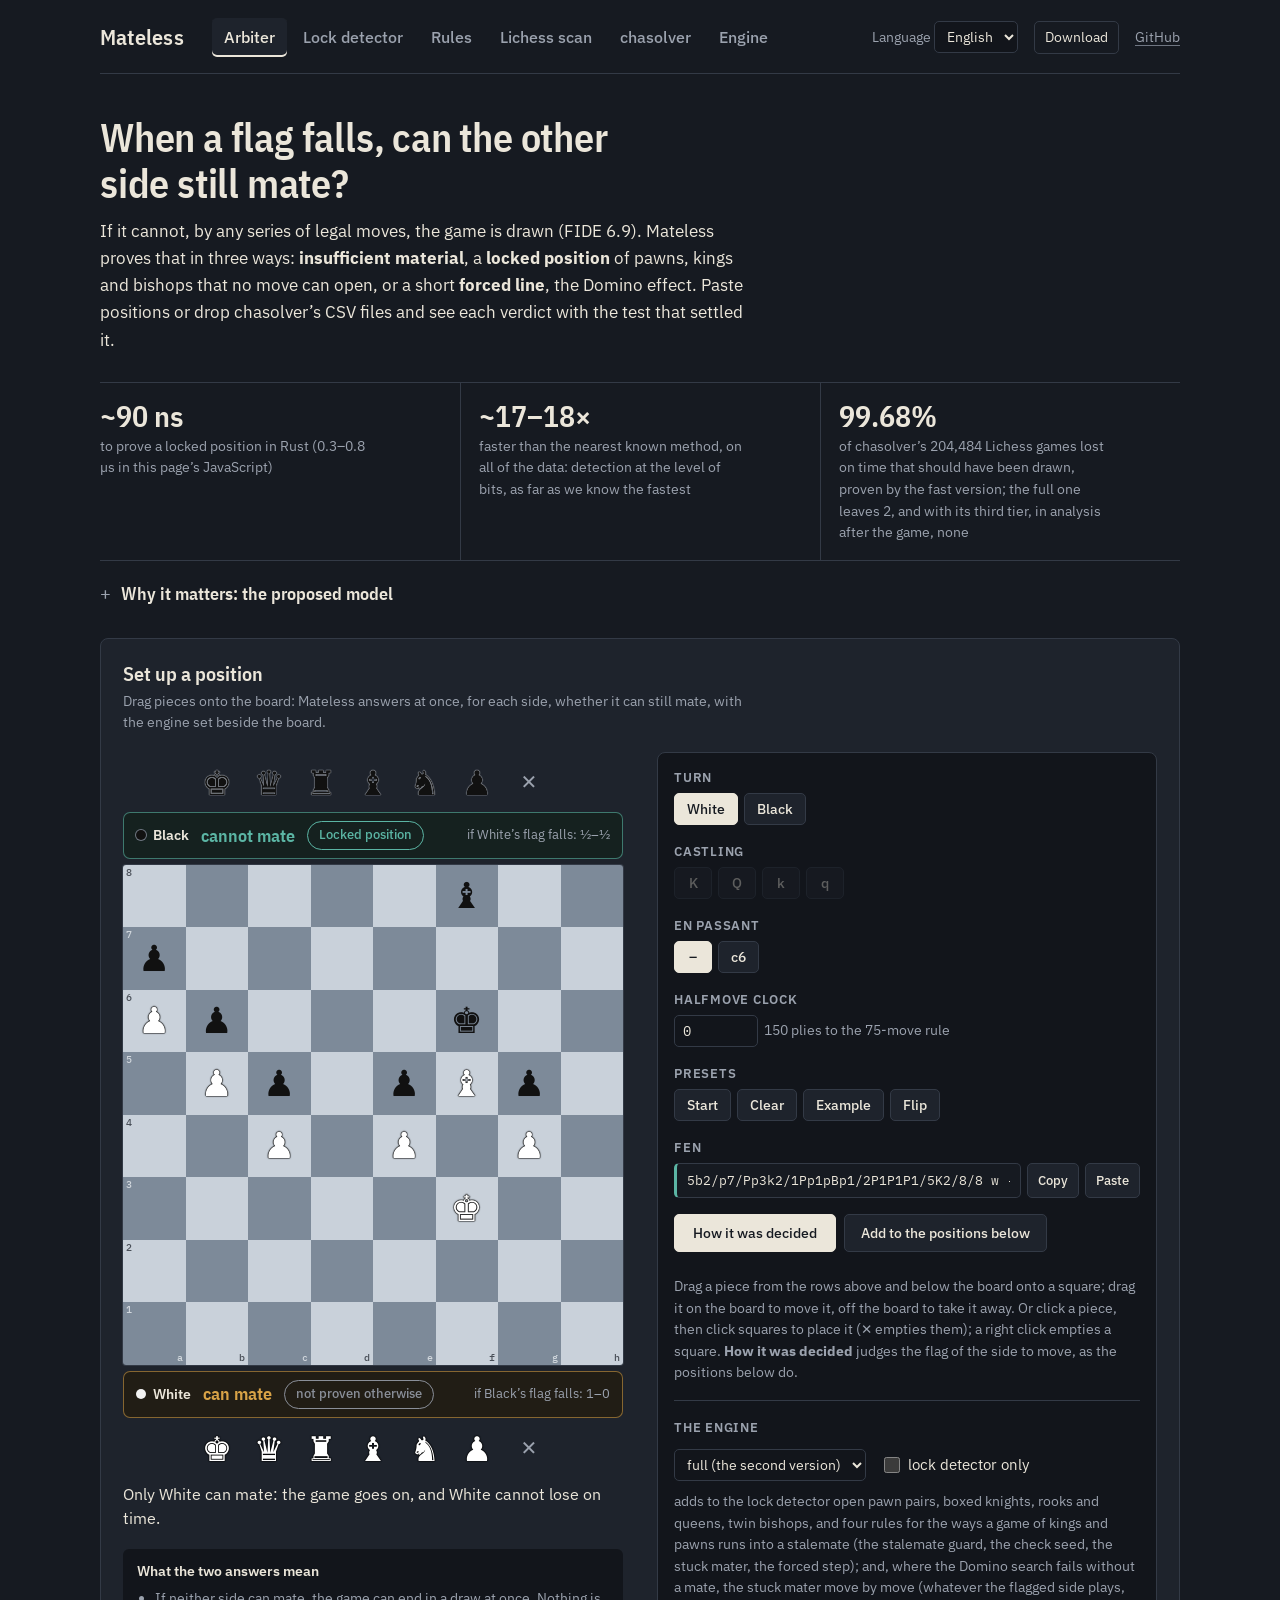
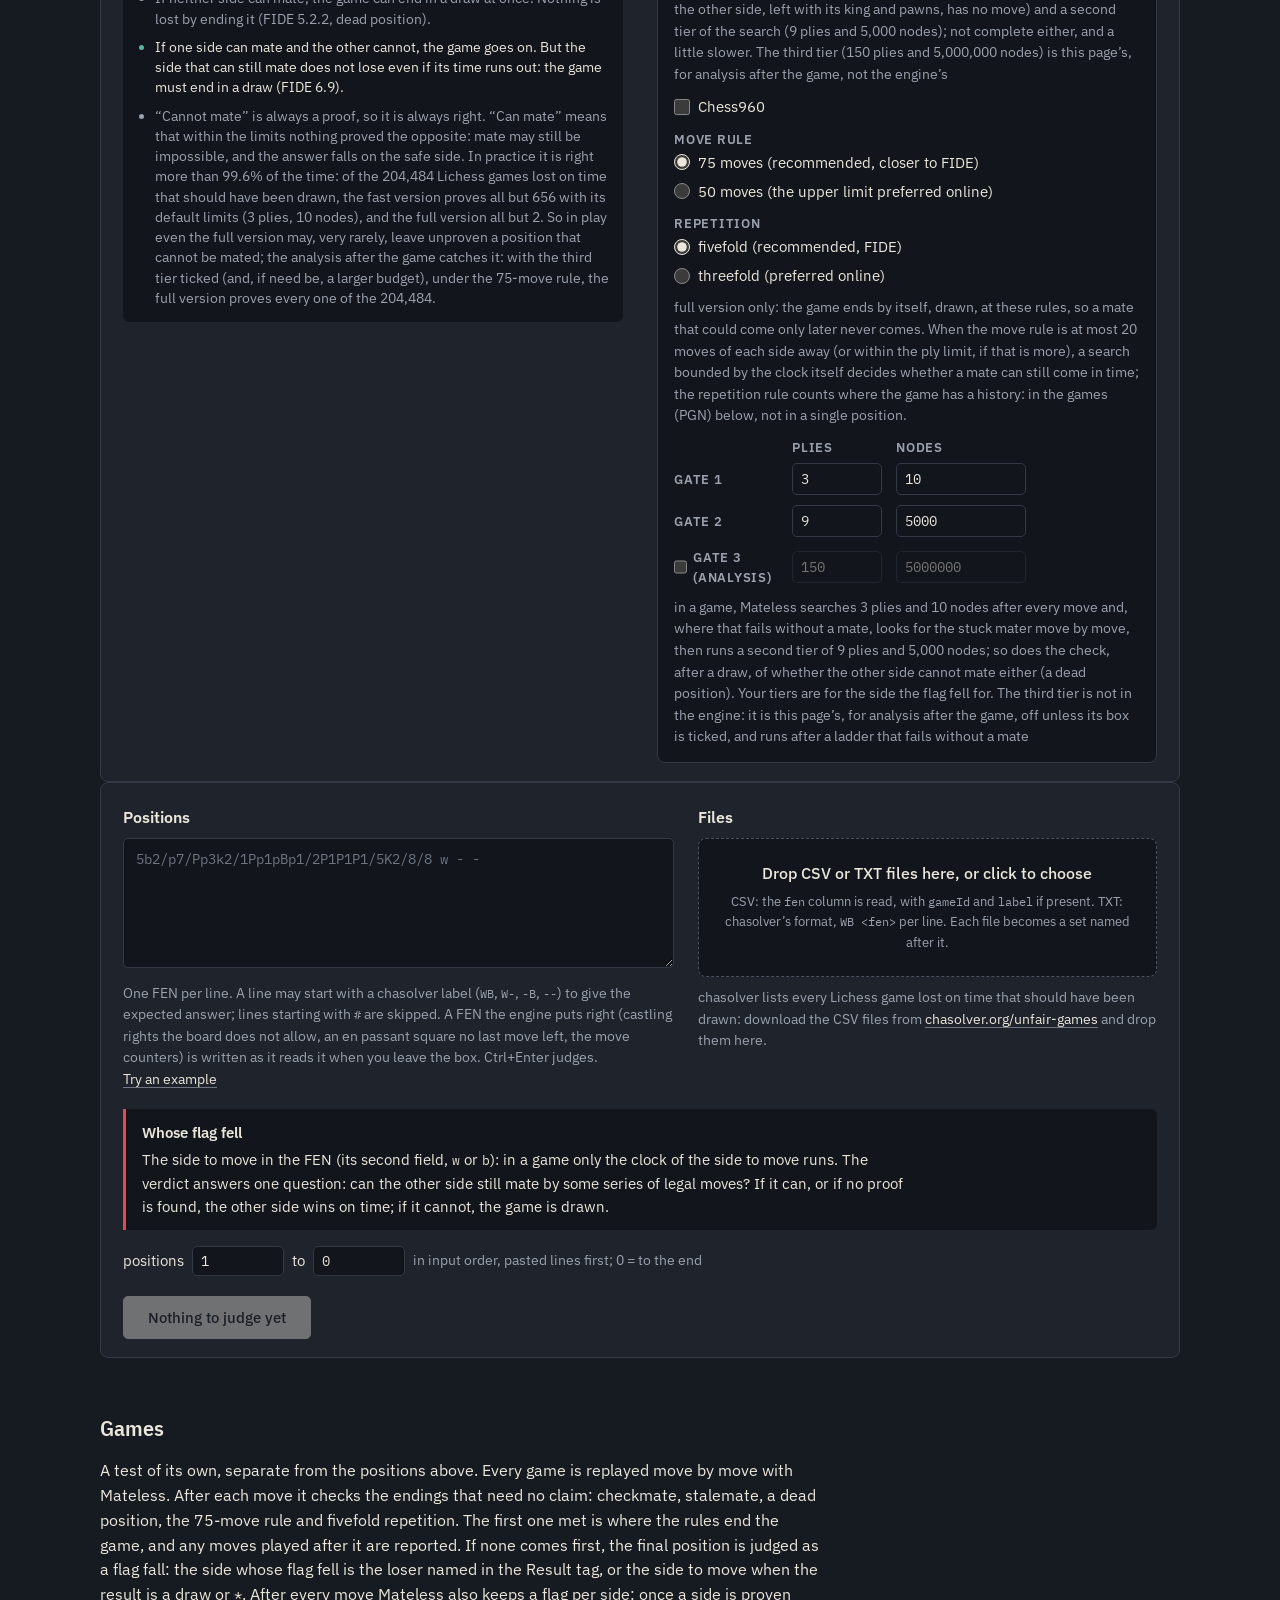
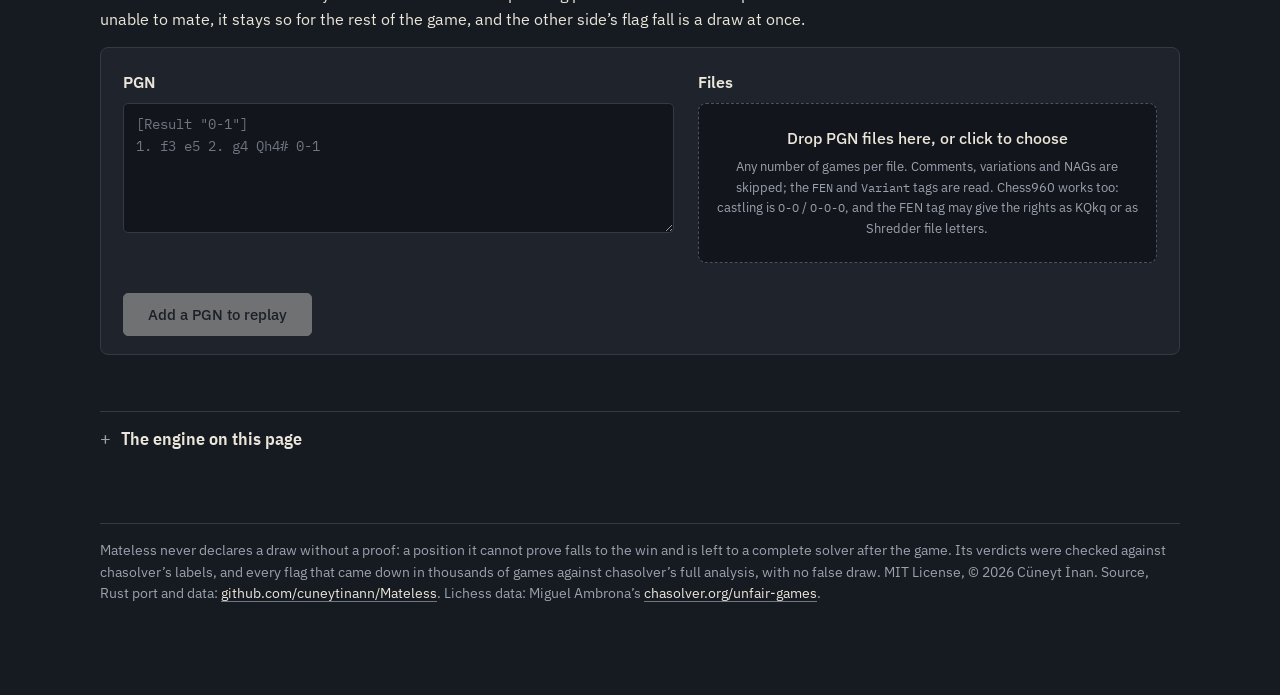
==== index.html @ 073ea6d6 "The full version's boxed pieces: a still bishop and a frozen king among the walls site/second/ is th" ====
<!DOCTYPE html>
<html lang="en">
<!--
Mateless, the whole site in one file: the arbiter, the lock detector, the rules, the Lichess scan
and chasolver. It runs offline; only the fonts come from the internet.
Built from site/ by tools/build-site.js: edit the sources there, not this file.
Mateless: MIT License, Copyright (c) 2026 Cüneyt İnan (LICENSE in the repository).

—————————————————————————————————————————————————————————————————————————————————————

CHA-Solver in the browser. Engine: chasolver-js, a JavaScript port of chasolver 3.0.0.

MIT License

Copyright (c) 2021-2026 Miguel Ambrona

Permission is hereby granted, free of charge, to any person obtaining a copy
of this software and associated documentation files (the "Software"), to deal
in the Software without restriction, including without limitation the rights
to use, copy, modify, merge, publish, distribute, sublicense, and/or sell
copies of the Software, and to permit persons to whom the Software is
furnished to do so, subject to the following conditions:

The above copyright notice and this permission notice shall be included in all
copies or substantial portions of the Software.

THE SOFTWARE IS PROVIDED "AS IS", WITHOUT WARRANTY OF ANY KIND, EXPRESS OR
IMPLIED, INCLUDING BUT NOT LIMITED TO THE WARRANTIES OF MERCHANTABILITY,
FITNESS FOR A PARTICULAR PURPOSE AND NONINFRINGEMENT. IN NO EVENT SHALL THE
AUTHORS OR COPYRIGHT HOLDERS BE LIABLE FOR ANY CLAIM, DAMAGES OR OTHER
LIABILITY, WHETHER IN AN ACTION OF CONTRACT, TORT OR OTHERWISE, ARISING FROM,
OUT OF OR IN CONNECTION WITH THE SOFTWARE OR THE USE OR OTHER DEALINGS IN THE
SOFTWARE.

——————————————————————————————————————————————————————————————————————————-

Portions derived from the `chess` crate (https://github.com/jordanbray/chess):

The MIT License

Copyright (c) 2010-2016 Jordan Bray

Permission is hereby granted, free of charge, to any person obtaining a copy
of this software and associated documentation files (the "Software"), to deal
in the Software without restriction, including without limitation the rights
to use, copy, modify, merge, publish, distribute, sublicense, and/or sell
copies of the Software, and to permit persons to whom the Software is
furnished to do so, subject to the following conditions:

The above copyright notice and this permission notice shall be included in
all copies or substantial portions of the Software.

THE SOFTWARE IS PROVIDED "AS IS", WITHOUT WARRANTY OF ANY KIND, EXPRESS OR
IMPLIED, INCLUDING BUT NOT LIMITED TO THE WARRANTIES OF MERCHANTABILITY,
FITNESS FOR A PARTICULAR PURPOSE AND NONINFRINGEMENT. IN NO EVENT SHALL THE
AUTHORS OR COPYRIGHT HOLDERS BE LIABLE FOR ANY CLAIM, DAMAGES OR OTHER
LIABILITY, WHETHER IN AN ACTION OF CONTRACT, TORT OR OTHERWISE, ARISING FROM,
OUT OF OR IN CONNECTION WITH THE SOFTWARE OR THE USE OR OTHER DEALINGS IN
THE SOFTWARE.

—————————————————————————————————————————————————————————————————————————————————————

The Lichess scan's decompressor: fzstd 0.1.1 (https://github.com/101arrowz/fzstd).

MIT License

Copyright (c) 2020 Arjun Barrett

Permission is hereby granted, free of charge, to any person obtaining a copy
of this software and associated documentation files (the "Software"), to deal
in the Software without restriction, including without limitation the rights
to use, copy, modify, merge, publish, distribute, sublicense, and/or sell
copies of the Software, and to permit persons to whom the Software is
furnished to do so, subject to the following conditions:

The above copyright notice and this permission notice shall be included in all
copies or substantial portions of the Software.

THE SOFTWARE IS PROVIDED "AS IS", WITHOUT WARRANTY OF ANY KIND, EXPRESS OR
IMPLIED, INCLUDING BUT NOT LIMITED TO THE WARRANTIES OF MERCHANTABILITY,
FITNESS FOR A PARTICULAR PURPOSE AND NONINFRINGEMENT. IN NO EVENT SHALL THE
AUTHORS OR COPYRIGHT HOLDERS BE LIABLE FOR ANY CLAIM, DAMAGES OR OTHER
LIABILITY, WHETHER IN AN ACTION OF CONTRACT, TORT OR OTHERWISE, ARISING FROM,
OUT OF OR IN CONNECTION WITH THE SOFTWARE OR THE USE OR OTHER DEALINGS IN THE
SOFTWARE.
-->
<meta charset="utf-8">
<title>Mateless arbiter</title>
<meta name="viewport" content="width=device-width,initial-scale=1,viewport-fit=cover">
<meta name="description" content="When a flag falls, can the other side still mate? Mateless proves draws by insufficient material, locked positions and short forced lines: the arbiter, the lock detector explained, the rules, a Lichess scan and chasolver, in one page.">
<link rel="preconnect" href="https://fonts.googleapis.com">
<link rel="preconnect" href="https://fonts.gstatic.com" crossorigin>
<link rel="stylesheet" href="https://fonts.googleapis.com/css2?family=IBM+Plex+Mono:wght@400;500&family=IBM+Plex+Sans+Condensed:wght@500;600&family=IBM+Plex+Sans:wght@400;500;600&display=swap">
<style id="site">
/* The look every tab of the page shares: colours, type, forms, boards, tables. */
:root{--ground:#161a21;--raised:#1e232c;--sunk:#12151b;--line:#333a46;--ink:#ebe6da;--dim:#9ba2ae;--faint:#6f7682;
  --draw:#5bb5a4;--win:#d9a347;--flag:#e5484d;--open:#8a8f99;--focus:#8ab4f8;--sq-d:#7d8a99;--sq-l:#c9d1da;
  --sans:"IBM Plex Sans",system-ui,-apple-system,"Segoe UI",Roboto,sans-serif;
  --cond:"IBM Plex Sans Condensed","IBM Plex Sans",system-ui,sans-serif;
  --mono:"IBM Plex Mono",ui-monospace,"SF Mono",Menlo,Consolas,monospace;color-scheme:dark}
*{box-sizing:border-box}
html{background:var(--ground)}
body{margin:0;background:var(--ground);color:var(--ink);font:15.5px/1.6 var(--sans);-webkit-font-smoothing:antialiased}
.wrap{max-width:1120px;margin:0 auto;padding:0 20px 90px}
a{color:var(--ink);text-decoration-color:var(--faint);text-underline-offset:3px}
a:hover{text-decoration-color:var(--ink)}
:focus-visible{outline:2px solid var(--focus);outline-offset:2px}
.hide{display:none!important}
code,.mono{font-family:var(--mono);font-size:.9em}
p{max-width:72ch}
h1{font:600 clamp(28px,4vw,40px)/1.15 var(--cond);letter-spacing:-.005em;margin:0 0 12px;max-width:24ch}
h2{font:600 22px/1.3 var(--cond);margin:56px 0 14px}
h3{font:600 16px/1.4 var(--sans);margin:26px 0 8px}
.lede{font-size:17px;color:var(--ink);margin:0 0 10px;max-width:66ch}
.dim{color:var(--dim)}
.small{font-size:13.5px}

/* the bar at the top */
.bar-top{display:flex;flex-wrap:wrap;align-items:center;gap:10px 28px;padding:18px 0 16px;margin-bottom:40px;border-bottom:1px solid var(--line)}
.brand{font:600 22px/1 var(--cond);letter-spacing:.01em;text-decoration:none;color:var(--ink)}
.brand i{font-style:normal;color:var(--flag)}
.tabs{display:flex;gap:4px;flex:1}
.tabs a{padding:7px 12px;border-radius:5px;text-decoration:none;color:var(--dim);font-weight:500}
.tabs a:hover{color:var(--ink);background:var(--raised)}
.tabs a[aria-current=page]{color:var(--ink);background:var(--raised);box-shadow:inset 0 -2px 0 var(--ink)}
.bar-top .end{display:flex;gap:16px;align-items:center;font-size:14px}
.bar-top .end a{color:var(--dim)}

/* forms */
select,input[type=number],textarea{background:var(--sunk);color:var(--ink);border:1px solid var(--line);border-radius:5px;font:13.5px var(--mono)}
select{padding:5px 8px;font-family:var(--sans);font-size:14px}
input[type=number]{width:92px;padding:5px 8px}
textarea{width:100%;min-height:128px;padding:10px 12px;line-height:1.6;resize:vertical}
textarea::placeholder{color:var(--faint)}
select:hover,input[type=number]:hover,textarea:hover{border-color:#4a5262}
input[type=checkbox],input[type=radio]{width:16px;height:16px;margin:0;accent-color:var(--ink)}
select[disabled],input[disabled],textarea[disabled]{opacity:.5}
button{font:500 14px var(--sans);padding:8px 16px;border-radius:5px;border:1px solid var(--line);background:var(--raised);color:var(--ink);cursor:pointer}
button:hover{border-color:var(--dim)}
button[disabled]{opacity:.4;cursor:default}
button.primary{background:var(--ink);color:var(--ground);border-color:var(--ink);font-size:15px;padding:11px 24px}
button.primary:hover{background:#fff}
button.primary.stop{background:var(--flag);border-color:var(--flag);color:#fff}
button.link{border:0;background:none;padding:0;color:var(--ink);text-decoration:underline;text-decoration-color:var(--faint);text-underline-offset:3px;font-size:inherit;font-weight:400}
a.btn{display:inline-block;padding:7px 14px;border:1px solid var(--line);border-radius:5px;text-decoration:none;font-size:14px;font-weight:500}
a.btn:hover{border-color:var(--dim)}

/* input panel */
.panel{background:var(--raised);border:1px solid var(--line);border-radius:8px;padding:22px 22px 18px}
.two{display:grid;grid-template-columns:1.2fr 1fr;gap:24px;align-items:start}
@media(max-width:780px){.two{grid-template-columns:1fr}}
.lab{display:block;font-weight:600;margin:0 0 8px}
.hint{font-size:13.5px;color:var(--dim);margin:8px 0 0}
.drop{border:1.5px dashed #4a5262;border-radius:8px;background:var(--sunk);padding:22px 18px;text-align:center;cursor:pointer}
.drop:hover,.drop.over{border-color:var(--draw)}
.drop.off{opacity:.5;cursor:default}
.drop strong{display:block;font-weight:500;margin-bottom:6px}
.drop small{display:block;font-size:13px;color:var(--dim)}
.flist{list-style:none;margin:10px 0 0;padding:0;font-size:13.5px}
.flist li{display:flex;flex-wrap:wrap;gap:4px 12px;align-items:center;padding:7px 0;border-bottom:1px solid var(--line)}
.flist .fname{font-family:var(--mono);font-size:13px;word-break:break-all}
.flist .fmeta{color:var(--dim)}
.flist .fref{margin-left:auto;color:var(--dim)}
.flist .fref label{display:flex;gap:6px;align-items:center}
.flist .clr{border:0;justify-content:flex-end}
.flist .x{border:0;background:transparent;font-size:18px;line-height:1;padding:2px 6px}
.flist .x:hover{color:var(--flag)}
.opts{display:flex;flex-wrap:wrap;gap:12px 26px;align-items:center;margin:16px 0 0;font-size:14.5px}
.opts label,.opts .rng{display:flex;gap:8px;align-items:center;flex-wrap:wrap}
.gorow{display:flex;flex-wrap:wrap;gap:10px 18px;align-items:center;margin-top:20px}
.stat{font-size:14px;max-width:80ch}
.prog{height:3px;background:var(--sunk);margin:14px 0 0;border-radius:2px;overflow:hidden}
.prog i{display:block;height:100%;width:0;background:var(--ink);transition:width .2s}

/* boards */
.bd{display:grid;grid-template-columns:repeat(8,1fr);grid-template-rows:repeat(8,1fr);width:100%;aspect-ratio:1;border-radius:3px;overflow:hidden}
.bd i{position:relative;min-width:0;min-height:0;display:flex;align-items:center;justify-content:center;font-style:normal;line-height:1;
  font-size:15px;font-family:"Segoe UI Symbol","Apple Symbols","DejaVu Sans",serif;font-variant-emoji:text}
.bd i.d{background:var(--sq-d)} .bd i.l{background:var(--sq-l)}
.bd i.w{color:#fff;text-shadow:0 0 1px #000,0 0 1px #000,0 0 1px #000,0 0 2px #000}
.bd i.b{color:#111}
.bd.big i{font-size:clamp(24px,7.4vw,38px)}
@media(min-width:861px){.bd.big i{font-size:36px}}
.bd s{position:absolute;text-decoration:none;font:500 10px/1 var(--mono);color:#1e232c;opacity:.75;text-shadow:none}
.bd i.d s{color:#eef1f4}
.bd s.rk{top:3px;left:3px} .bd s.fl{bottom:2px;right:3px}

/* tables */
.scroll{overflow-x:auto}
table{border-collapse:collapse;width:100%;font-size:14px;margin-top:6px;font-variant-numeric:tabular-nums}
th,td{text-align:right;padding:7px 12px;border-bottom:1px solid var(--line)}
th{color:var(--dim);font-weight:500;font-size:13px}
th:first-child,td:first-child,.lf{text-align:left}
tr.tot td{border-top:1px solid var(--dim);font-weight:600}
dl.kv{display:grid;grid-template-columns:minmax(150px,max-content) 1fr;gap:4px 18px;margin:0;font-size:14.5px}
dl.kv dt{color:var(--dim)} dl.kv dd{margin:0}
.fenbox{font:12.5px/1.5 var(--mono);background:var(--sunk);border:1px solid var(--line);border-radius:5px;padding:9px 11px;word-break:break-all;margin:12px 0 10px}
.acts{display:flex;flex-wrap:wrap;gap:8px}
.pg{display:flex;gap:12px;justify-content:center;align-items:center;margin-top:18px;font-size:13.5px;flex-wrap:wrap}

/* the verdict as a chess score */
.score{font:600 56px/1 var(--cond);letter-spacing:.01em;font-variant-numeric:tabular-nums}
.chip{display:inline-block;padding:3px 11px;border-radius:999px;border:1px solid currentColor;font-size:13px;font-weight:500;white-space:nowrap}
.k-draw{color:var(--draw)} .k-win{color:var(--win)} .k-open{color:var(--open)} .k-bad{color:var(--faint)} .k-flag{color:var(--flag)}

footer{margin-top:72px;padding-top:16px;border-top:1px solid var(--line);font-size:13.5px;color:var(--dim)}
footer p{max-width:100ch}
@media (prefers-reduced-motion:reduce){*{transition:none!important}}
</style>
<style id="shell">
/* the one page: tabs in the bar, one shown at a time; bilingual text shows in the chosen language */
.tab[hidden]{display:none!important}
html[lang="en"] .tab [lang="tr"],html[lang="tr"] .tab [lang="en"]{display:none!important}
.tabs{flex-wrap:wrap}
.bar-top .end{flex-wrap:wrap}
#dl{color:var(--ink);border:1px solid var(--line);border-radius:5px;padding:4px 10px;text-decoration:none}
#dl:hover{border-color:var(--dim)}
.wrap{padding-left:max(20px,env(safe-area-inset-left,0px));padding-right:max(20px,env(safe-area-inset-right,0px))}
@media(max-width:640px){.bar-top{gap:10px 16px}.bar-top .end{margin-left:auto}.tabs{order:3;flex-basis:100%;gap:2px}.tabs a{padding:6px 9px}}
.anchor{display:block;position:relative;top:-12px;height:0}
</style>
<style id="tabs">
/* arbiter */
#tab-arbiter .speed{display:grid;grid-template-columns:repeat(3,minmax(0,1fr));gap:0;margin:28px 0 36px;border-top:1px solid var(--line);border-bottom:1px solid var(--line)}
#tab-arbiter .speed div{padding:16px 18px 16px 0}
#tab-arbiter .speed div+div{padding-left:18px;border-left:1px solid var(--line)}
#tab-arbiter .speed b{display:block;font:600 30px/1.1 var(--cond);font-variant-numeric:tabular-nums}
#tab-arbiter .speed span{display:block;font-size:13.5px;color:var(--dim);margin-top:4px;max-width:34ch}
@media(max-width:780px){
#tab-arbiter .speed{grid-template-columns:1fr}
#tab-arbiter .speed div+div{padding-left:0;border-left:0;border-top:1px solid var(--line)}
}
#tab-arbiter .flagnote{margin:18px 0 0;padding:12px 16px;border-left:3px solid var(--flag);background:var(--sunk);border-radius:0 6px 6px 0;font-size:14.5px}
#tab-arbiter .flagnote b{font-weight:600}
#tab-arbiter .flagnote p{margin:4px 0 0;max-width:86ch}
#tab-arbiter .obar{display:flex;height:12px;margin:10px 0 18px;border-radius:3px;overflow:hidden;background:var(--sunk)}
#tab-arbiter .obar span{display:block;min-width:3px}
#tab-arbiter .r-material{background:#3f8f82}
#tab-arbiter .r-lock{background:var(--draw)}
#tab-arbiter .r-domino{background:#9bd8cb}
#tab-arbiter .r-stalemate{background:#2c645b}
#tab-arbiter .r-mate{background:var(--win)}
#tab-arbiter .r-open{background:repeating-linear-gradient(135deg,#6f7682 0 4px,#4a505b 4px 7px)}
#tab-arbiter .r-bad{background:#3a404b}
#tab-arbiter .okey{display:grid;grid-template-columns:repeat(auto-fill,minmax(230px,1fr));gap:18px 26px;margin:0}
#tab-arbiter .ok1{display:grid;grid-template-columns:12px 1fr;gap:4px 10px;align-items:baseline}
#tab-arbiter .ok1 .sw{width:12px;height:12px;border-radius:2px;align-self:center}
#tab-arbiter .ok1 b{font:600 24px/1.1 var(--cond);font-variant-numeric:tabular-nums}
#tab-arbiter .ok1 .ol{grid-column:2;font-size:14.5px}
#tab-arbiter .ok1 p{grid-column:2;margin:0;font-size:13px;color:var(--dim)}
#tab-arbiter .group{font-size:13.5px;color:var(--dim);margin:22px 0 10px}
#tab-arbiter .note{border-left:3px solid var(--line);padding:4px 0 4px 14px;margin:14px 0;font-size:14.5px;max-width:86ch}
#tab-arbiter .note.good{border-color:var(--draw)}
#tab-arbiter .note.bad{border-color:var(--flag)}
#tab-arbiter .note.warn{border-color:var(--win)}
#tab-arbiter .mx{table-layout:fixed;min-width:600px}
#tab-arbiter .mx th{vertical-align:bottom;text-align:center}
#tab-arbiter .mx th small{display:block;font-size:12.5px;color:var(--faint);font-weight:400}
#tab-arbiter .mx th.lf{text-align:left;vertical-align:middle;color:var(--ink);font-size:14px}
#tab-arbiter .mx td{text-align:center;padding:14px 8px;border:3px solid var(--ground);border-radius:6px}
#tab-arbiter .mx td b{display:block;font:600 26px/1.1 var(--cond)}
#tab-arbiter .mx td span{font-size:12.5px}
#tab-arbiter .c-ok{background:#1f3a35}
#tab-arbiter .c-okd{background:#1d2d2b}
#tab-arbiter .c-miss{background:#3a3220}
#tab-arbiter .c-false{background:#5a1f22}
#tab-arbiter .c-contra{background:#4a2a20}
#tab-arbiter .mx td.zero{background:transparent;color:var(--faint);outline:1px dashed var(--line);outline-offset:-4px}
#tab-arbiter td.badn{color:var(--flag);font-weight:600}
#tab-arbiter .grid{display:grid;grid-template-columns:repeat(auto-fill,minmax(156px,1fr));gap:14px;margin-top:14px}
#tab-arbiter .card{display:block;padding:0 0 8px;border:0;border-radius:6px;background:var(--raised);text-align:left;font:inherit;color:inherit;cursor:zoom-in;overflow:hidden}
#tab-arbiter .card:hover{background:#262c37}
#tab-arbiter .card .bd{border-radius:0}
#tab-arbiter .card .ct{display:flex;align-items:baseline;gap:8px;padding:8px 9px 0}
#tab-arbiter .card .cs{font:600 19px/1 var(--cond)}
#tab-arbiter .card .cr{font-size:12.5px}
#tab-arbiter .card .cm{display:block;padding:3px 9px 0;font:11px/1.45 var(--mono);color:var(--dim);word-break:break-all}
#tab-arbiter .card .cm em{font-style:normal;color:var(--flag)}
#tab-arbiter .card.ref-false{box-shadow:inset 0 0 0 2px var(--flag)}
#tab-arbiter .card.ref-contra{box-shadow:inset 0 0 0 2px #d0743c}
#tab-arbiter .bd i.fk{box-shadow:inset 0 0 0 3px var(--flag)}
#tab-arbiter .bd.big i.fk{box-shadow:inset 0 0 0 4px var(--flag)}
#tab-arbiter #solo{margin-top:34px}
#tab-arbiter .detail{display:grid;grid-template-columns:minmax(260px,380px) 1fr;gap:34px;align-items:start}
@media(max-width:860px){
#tab-arbiter .detail{grid-template-columns:1fr}
#tab-arbiter .dboard{max-width:400px}
}
#tab-arbiter .dboard .cap{font-size:13.5px;color:var(--dim);margin:8px 0 0}
#tab-arbiter .dboard .cap b{color:var(--flag);font-weight:500}
#tab-arbiter .sides{margin:0 0 24px;padding:0 0 18px;border-bottom:1px solid var(--line)}
#tab-arbiter .sd{display:grid;grid-template-columns:5.5em auto auto 1fr;gap:4px 14px;align-items:center;padding:5px 0}
#tab-arbiter .sd .sdn{font-weight:600}
#tab-arbiter .sd .sdv{font:600 28px/1.15 var(--cond);white-space:nowrap}
#tab-arbiter .sd .sdif{font-size:13.5px;color:var(--dim)}
@media(max-width:620px){
#tab-arbiter .sd{grid-template-columns:5em 1fr;gap:2px 12px}
#tab-arbiter .sd .chip,#tab-arbiter .sd .sdif{grid-column:2;justify-self:start}
}
#tab-arbiter .sdsum{margin:10px 0 0;font-size:15.5px;max-width:62ch}
#tab-arbiter .sinfo{margin:18px 0 0;padding:12px 14px 6px;background:var(--sunk);border-radius:6px;font-size:13.5px;line-height:1.5;color:var(--dim)}
#tab-arbiter .sinfo b{color:var(--ink);font-weight:600;font-size:14px}
#tab-arbiter .sinfo ul{margin:6px 0 0;padding-left:18px}
#tab-arbiter .sinfo li{margin:0 0 8px}
#tab-arbiter .sinfo li.on{color:var(--ink)}
#tab-arbiter .sinfo li.on::marker{color:var(--draw)}
#tab-arbiter .vhead{display:flex;flex-wrap:wrap;gap:6px 16px;align-items:center}
#tab-arbiter .vword{font:600 22px/1.2 var(--cond)}
#tab-arbiter .vtext{font-size:16px;margin:12px 0 0;max-width:62ch}
#tab-arbiter .steps{list-style:none;counter-reset:st;padding:0;margin:10px 0 0}
#tab-arbiter .steps li{counter-increment:st;position:relative;padding:8px 12px 9px 44px;margin:0 0 6px;border-radius:6px;background:var(--raised)}
#tab-arbiter .steps li::before{content:counter(st);position:absolute;left:14px;top:9px;font:600 15px/1.3 var(--cond);color:var(--dim)}
#tab-arbiter .steps .sh{display:flex;flex-wrap:wrap;gap:4px 12px;align-items:baseline}
#tab-arbiter .steps .sh b{font-weight:600}
#tab-arbiter .steps .sh code{color:var(--dim);font-size:12.5px}
#tab-arbiter .steps p{margin:3px 0 0;font-size:14.5px}
#tab-arbiter .stag{margin-left:auto;font-size:12.5px;color:var(--dim)}
#tab-arbiter .st-dec{box-shadow:inset 3px 0 0 var(--draw)}
#tab-arbiter .st-dec .stag{color:var(--draw)}
#tab-arbiter .st-win{box-shadow:inset 3px 0 0 var(--win)}
#tab-arbiter .st-win .stag{color:var(--win)}
#tab-arbiter .st-open{box-shadow:inset 3px 0 0 var(--open)}
#tab-arbiter .st-skip,#tab-arbiter .st-also{opacity:.62}
#tab-arbiter dd.ref-false{color:var(--flag);font-weight:600}
#tab-arbiter h4{font:600 15px/1.4 var(--sans);margin:26px 0 8px}
#tab-arbiter .lb{position:fixed;inset:0;background:rgba(8,10,14,.78);z-index:60;display:flex;align-items:flex-start;justify-content:center;padding:3vh 14px;overflow-y:auto}
#tab-arbiter .lbin{background:var(--ground);border:1px solid var(--line);border-radius:10px;padding:0 24px 26px;max-width:1080px;width:100%}
#tab-arbiter .lbbar{display:flex;gap:10px;align-items:center;position:sticky;top:0;background:var(--ground);padding:14px 0;border-bottom:1px solid var(--line);margin-bottom:20px;z-index:1}
#tab-arbiter .lbbar #lbpos{font-size:13.5px;color:var(--dim)}
#tab-arbiter .lbbar #lbx{margin-left:auto}
#tab-arbiter .pdet{display:flex;flex-wrap:wrap;gap:18px 28px;align-items:flex-start;margin-top:14px}
#tab-arbiter .pdet>.bd{flex:0 0 auto;width:min(360px,100%)}
#tab-arbiter .pdet>div:last-child{flex:1 1 320px;min-width:0}
#tab-arbiter #pgntab td{white-space:nowrap}
#tab-arbiter #pgntab td:nth-child(2),#tab-arbiter #pgntab td:nth-child(3),#tab-arbiter #pgntab td:last-child,#tab-arbiter #pgntab th:nth-child(2),#tab-arbiter #pgntab th:nth-child(3),#tab-arbiter #pgntab th:last-child{text-align:left}
#tab-arbiter #pgntab td:last-child{white-space:normal}
#tab-arbiter #pgntab tr[data-pk]{cursor:pointer}
#tab-arbiter #pgntab tr[data-pk]:hover td{background:var(--raised)}
#tab-arbiter #pgntab tr.act td{background:var(--raised)}
#tab-arbiter #pgntab tr.pc-lateDP td:last-child,#tab-arbiter #pgntab tr.pc-lateRule td:last-child,#tab-arbiter #pgntab tr.pc-wrongtm td:last-child,#tab-arbiter #pgntab tr.pc-wrongres td:last-child{color:var(--flag)}
#tab-arbiter #pgntab tr.pc-ok td:last-child{color:var(--draw)}
#tab-arbiter #pgntab tr.pc-illegal td:last-child,#tab-arbiter #pgntab tr.pc-unread td:last-child{color:var(--faint)}
#tab-arbiter #pgnsum table{width:auto;margin:6px 0 8px}
#tab-arbiter .mvs{font:13.5px/2 var(--mono);max-width:100ch}
#tab-arbiter .mvs .n{color:var(--faint);margin-right:2px}
#tab-arbiter .mvs .e{background:#3a3220;color:var(--win);padding:1px 5px;border-radius:3px}
#tab-arbiter .mvs .a{color:var(--faint);text-decoration:line-through}
#tab-arbiter .mvs .x{color:var(--flag);font-weight:600;text-decoration:underline}
#tab-arbiter details.fold{margin:56px 0 0;border-top:1px solid var(--line);padding-top:14px}
#tab-arbiter details.fold>summary{cursor:pointer;font:600 18px/1.4 var(--cond);list-style:none;display:flex;gap:10px;align-items:baseline}
#tab-arbiter details.fold>summary::-webkit-details-marker{display:none}
#tab-arbiter details.fold.why{margin:-16px 0 32px;border-top:0;padding-top:0}
#tab-arbiter .whyb{max-width:82ch;font-size:14.5px}
#tab-arbiter .whyb p{margin:10px 0}
#tab-arbiter .whyb ul{margin:6px 0 10px;padding-left:20px}
#tab-arbiter .whyb li{margin:4px 0}
#tab-arbiter details.fold>summary::before{content:"+";color:var(--dim);font-family:var(--mono);font-weight:400}
#tab-arbiter details.fold[open]>summary::before{content:"−"}
#tab-arbiter .src{font:11.5px/1.6 var(--mono);background:var(--sunk);border:1px solid var(--line);border-radius:6px;padding:12px 14px;white-space:pre;overflow:auto;max-height:75vh;margin:10px 0 0;tab-size:2;color:#cfd4dc}
#tab-arbiter .ed{margin-top:4px}
#tab-arbiter .ed .edh{margin:0 0 4px;font-size:20px}
#tab-arbiter .ed .edsub{margin:0 0 18px;max-width:80ch}
#tab-arbiter .edgrid{display:grid;grid-template-columns:minmax(280px,500px) minmax(0,1fr);gap:22px 34px;align-items:start}
@media(max-width:860px){
#tab-arbiter .edgrid{grid-template-columns:minmax(0,1fr)}
}
@media(max-width:480px){
#tab-arbiter .ed.panel{padding:16px 12px 14px}
}
#tab-arbiter .edleft{min-width:0}
#tab-arbiter .ebd{touch-action:none;user-select:none;-webkit-user-select:none;box-shadow:0 0 0 1px var(--line)}
#tab-arbiter .ebd i{cursor:pointer}
#tab-arbiter .ebd i.lift{color:transparent!important;text-shadow:none!important}
#tab-arbiter .ebd i.tgt{box-shadow:inset 0 0 0 3px var(--focus)}
#tab-arbiter .ebd i.ck{box-shadow:inset 0 0 0 3px var(--flag)}
#tab-arbiter .pal{display:flex;justify-content:center;gap:4px;margin:6px 0;touch-action:none;user-select:none;-webkit-user-select:none}
#tab-arbiter .pal button{flex:0 1 48px;min-width:0;height:auto;aspect-ratio:1;padding:0;font-size:min(34px,8vw);line-height:1;border-radius:8px;background:transparent;border-color:transparent;display:flex;align-items:center;justify-content:center}
#tab-arbiter .pal button:hover{background:var(--sunk);border-color:var(--line)}
#tab-arbiter .pal button.on{background:var(--sunk);border-color:var(--focus)}
#tab-arbiter .pal button.w{color:#fff;text-shadow:0 0 1px #000,0 0 1px #000,0 0 1px #000,0 0 2px #000}
#tab-arbiter .pal button.b{color:#111;text-shadow:0 0 1px #cfd4dc,0 0 1px #cfd4dc}
#tab-arbiter .pal button.x{font-size:20px;color:var(--dim)}
#tab-arbiter .ghost{position:fixed;z-index:80;pointer-events:none;font-size:44px;line-height:1;transform:translate(-50%,-55%)}
#tab-arbiter .ghost.w{color:#fff;text-shadow:0 0 1px #000,0 0 1px #000,0 0 1px #000,0 0 3px #000}
#tab-arbiter .ghost.b{color:#111;text-shadow:0 0 1px #cfd4dc,0 0 2px #cfd4dc}
#tab-arbiter .vbar{display:flex;flex-wrap:wrap;align-items:center;gap:4px 12px;padding:8px 12px;margin:6px 0;border-radius:7px;border:1px solid var(--line);background:var(--sunk);font-size:14px;min-height:22px}
#tab-arbiter .vbar .who{display:flex;align-items:center;gap:7px;font-weight:600}
#tab-arbiter .vbar .who i{width:10px;height:10px;border-radius:50%;display:inline-block}
#tab-arbiter .vbar .who i.w{background:#f2f2f2}
#tab-arbiter .vbar .who i.b{background:#111;box-shadow:0 0 0 1px #6f7682}
#tab-arbiter .vbar .vv{font:600 18px/1.2 var(--cond)}
#tab-arbiter .vbar .vif{margin-left:auto;color:var(--dim);font-size:13px}
#tab-arbiter .vbar.can{border-color:rgba(217,163,71,.55);background:#211d15}
#tab-arbiter .vbar.cannot{border-color:rgba(91,181,164,.6);background:#15211f}
#tab-arbiter .vbar.bad{border-color:var(--line);color:var(--dim)}
#tab-arbiter .edside{display:flex;flex-direction:column;gap:16px;padding:14px 16px;background:var(--sunk);border:1px solid var(--line);border-radius:8px}
#tab-arbiter .edrow .lab{font-size:12.5px;letter-spacing:.06em;text-transform:uppercase;color:var(--dim);font-weight:600;margin-bottom:6px}
#tab-arbiter .seg{display:flex;flex-wrap:wrap;gap:6px;align-items:center}
#tab-arbiter .seg button{padding:6px 12px;font-size:14px;min-width:38px}
#tab-arbiter .seg button.on{background:var(--ink);color:var(--ground);border-color:var(--ink)}
#tab-arbiter .seg button.off{opacity:.35;cursor:default}
#tab-arbiter .seg input[type=number]{width:84px;padding:6px 8px}
#tab-arbiter .fenrow{display:flex;gap:6px}
#tab-arbiter .fenrow input{flex:1;min-width:0;background:var(--ground);color:var(--ink);border:1px solid var(--line);border-left:3px solid var(--draw);border-radius:5px;padding:8px 10px;font:13px var(--mono)}
#tab-arbiter .fenrow input.bad{border-left-color:var(--flag)}
#tab-arbiter .fenrow button{padding:6px 10px;font-size:13px}
#tab-arbiter .edgo{display:flex;flex-wrap:wrap;gap:8px}
#tab-arbiter .edgo .primary{padding:9px 18px;font-size:14px}
#tab-arbiter #edBad{color:var(--flag)}
#tab-arbiter .edeng{border-top:1px solid var(--line);padding-top:16px;display:flex;flex-direction:column;gap:10px}
#tab-arbiter .edeng .lab{margin-bottom:2px;font-size:12.5px;letter-spacing:.06em;text-transform:uppercase;color:var(--dim);font-weight:600}
#tab-arbiter .edeng .hint{margin:0}
#tab-arbiter .engrow{display:flex;flex-wrap:wrap;gap:10px 18px;align-items:center;font-size:14.5px}
#tab-arbiter .engrow label{display:flex;gap:8px;align-items:center}
#tab-arbiter .engrow input[type=number]{width:110px;padding:6px 8px}
#tab-arbiter #rulerow{display:flex;flex-direction:column;gap:10px}
#tab-arbiter #gatebox{display:flex;flex-direction:column;gap:10px}
#tab-arbiter #gaterows{display:flex;flex-direction:column;gap:10px}
#tab-arbiter .gatelab,#tab-arbiter .gatehead{font-size:12.5px;letter-spacing:.06em;text-transform:uppercase;color:var(--dim);font-weight:600}
#tab-arbiter label.gatelab{display:flex;gap:6px;align-items:center;cursor:pointer}
#tab-arbiter #gatebox.gated .gaterow,#tab-arbiter #gatebox.gated .gatehead{display:grid;grid-template-columns:104px minmax(56px,90px) minmax(84px,130px);gap:8px 14px;align-items:center}
#tab-arbiter #gatebox.gated .gatehead{margin-bottom:-4px}
#tab-arbiter #gatebox.gated .gaterow input[type=number]{width:100%}
#tab-arbiter #gatebox.gated .gaterow input[type=number]:disabled{opacity:.45}
#tab-arbiter #gatebox.gated .glab{position:absolute;width:1px;height:1px;overflow:hidden;clip:rect(0 0 0 0);white-space:nowrap}
#tab-arbiter fieldset.mrule{border:0;padding:0;margin:0;display:flex;flex-direction:column;gap:6px;font-size:14.5px}
#tab-arbiter fieldset.mrule legend{padding:0;margin:0 0 4px}
#tab-arbiter fieldset.mrule label{display:flex;gap:8px;align-items:center}
/* lock */
#tab-lock{--setw:rgba(91,181,164,.86);--setb:rgba(217,163,71,.88);--reach:rgba(91,181,164,.62);
  --hit:rgba(229,72,77,.92);--code:#1a1e25}
#tab-lock .wrap{padding-left:max(20px,env(safe-area-inset-left,0px));padding-right:max(20px,env(safe-area-inset-right,0px))}
#tab-lock .art{max-width:1000px}
#tab-lock .art>:not(.fig):not(.explore){max-width:760px}
#tab-lock .art p,#tab-lock .art li{max-width:68ch}
#tab-lock .art h2{text-wrap:balance}
#tab-lock .art ul,#tab-lock .art ol{padding-left:22px;margin:10px 0 14px}
#tab-lock .art li{margin:4px 0}
#tab-lock .art li::marker{color:var(--faint)}
#tab-lock .eyebrow{font:500 12.5px/1 var(--mono);letter-spacing:.06em;text-transform:uppercase;color:var(--dim);margin:0 0 14px}
#tab-lock pre{background:var(--code);border:1px solid var(--line);border-radius:6px;padding:12px 14px;overflow-x:auto;
  font:13px/1.55 var(--mono);color:#d8d3c6;margin:12px 0 16px;max-width:100%}
#tab-lock pre .c{color:var(--faint)}
#tab-lock pre .k{color:#9bd8cb}
#tab-lock .art code{background:var(--raised);border-radius:3px;padding:1px 4px}
#tab-lock .art pre code{background:none;padding:0;border-radius:0}
#tab-lock .speed{display:grid;grid-template-columns:repeat(3,minmax(0,1fr));gap:0;margin:26px 0 8px;border-top:1px solid var(--line);border-bottom:1px solid var(--line)}
#tab-lock .speed div{padding:16px 18px 16px 0;min-width:0}
#tab-lock .speed div+div{padding-left:18px;border-left:1px solid var(--line)}
#tab-lock .speed b{display:block;font:600 30px/1.1 var(--cond);font-variant-numeric:tabular-nums}
#tab-lock .speed span{display:block;font-size:13.5px;color:var(--dim);margin-top:4px;max-width:34ch}
#tab-lock .take{display:flex;flex-wrap:wrap;align-items:center;gap:8px 18px;margin:18px 0 6px}
#tab-lock .take .btn{background:var(--raised);white-space:nowrap}
#tab-lock .take p{margin:0;flex:1 1 320px;min-width:0}
@media(max-width:780px){
#tab-lock .speed{grid-template-columns:1fr}
#tab-lock .speed div+div{padding-left:0;border-left:0;border-top:1px solid var(--line)}
}
#tab-lock .bd i::before{content:"";position:absolute;inset:0;pointer-events:none}
#tab-lock .bd i em{position:relative;font-style:normal}
#tab-lock .bd i.sw::before{background:var(--setw)}
#tab-lock .bd i.sb::before{background:var(--setb)}
#tab-lock .bd i.sx::before{background:linear-gradient(135deg,var(--setw) 50%,var(--setb) 50%)}
#tab-lock .bd i.nr::before{background:var(--reach)}
#tab-lock .bd i.na::before{background:repeating-linear-gradient(135deg,var(--hit) 0 2.5px,transparent 2.5px 6px)}
#tab-lock .bd i.nr.na::before{background:repeating-linear-gradient(135deg,var(--hit) 0 2.5px,transparent 2.5px 6px),var(--reach)}
#tab-lock .bd i.nf::after{content:"";position:absolute;top:9%;right:9%;width:24%;height:24%;border-radius:50%;background:#fff;box-shadow:0 0 0 1.5px #161a21}
#tab-lock .bd i.nc{box-shadow:inset 0 0 0 3px var(--flag)}
#tab-lock .bd i.mk::after{content:"";position:absolute;inset:20%;border:2.5px solid #161a21;border-radius:50%}
#tab-lock .bd s.num{position:relative;font:500 10.5px/1 var(--mono);color:#1e232c;text-shadow:none}
#tab-lock .bd i.d s.num{color:#eef1f4}
#tab-lock .bd.mini i{font-size:clamp(15px,4.2vw,22px)}
@media(min-width:861px){
#tab-lock .bd.mini i{font-size:21px}
}
#tab-lock .bd.mid i{font-size:clamp(16px,5vw,26px)}
#tab-lock .fig{margin:22px 0 30px}
#tab-lock .fig>figcaption,#tab-lock .cap{font-size:13.5px;color:var(--dim);margin-top:10px;max-width:86ch}
#tab-lock .row{display:grid;gap:16px 18px;grid-template-columns:repeat(4,minmax(0,1fr))}
#tab-lock .row.r3{grid-template-columns:repeat(3,minmax(0,1fr))}
#tab-lock .row.r2{grid-template-columns:repeat(2,minmax(0,1fr));max-width:560px}
#tab-lock .row.r1{grid-template-columns:minmax(0,1fr);max-width:300px}
@media(max-width:860px){
#tab-lock .row,#tab-lock .row.r3{grid-template-columns:repeat(2,minmax(0,1fr))}
}
#tab-lock .pnl{margin:0;min-width:0}
#tab-lock .pnl h4{font:600 14px/1.3 var(--sans);margin:0 0 2px}
#tab-lock .pnl .sub{font-size:12.5px;color:var(--dim);margin:0 0 8px;min-height:2.6em;line-height:1.3}
#tab-lock .hx{font:11.5px/1.5 var(--mono);color:var(--dim);margin-top:7px}
#tab-lock .hx b{font-weight:400;white-space:nowrap}
#tab-lock .row:not(.r3):not(.r2):not(.r1) .hx b{display:none}
@media(max-width:860px){
#tab-lock .hx b{display:none}
}
#tab-lock .hx span{display:block}
#tab-lock .hx i{display:inline-block;width:9px;height:9px;border-radius:2px;margin-right:6px;vertical-align:0}
#tab-lock .hx i.w{background:var(--setw)}
#tab-lock .hx i.b{background:var(--setb)}
#tab-lock .key{display:flex;flex-wrap:wrap;gap:6px 18px;font-size:13px;color:var(--dim);margin:12px 0 0}
#tab-lock .key span{display:inline-flex;align-items:center;gap:7px}
#tab-lock .key i{display:inline-block;width:14px;height:14px;border-radius:2px;position:relative}
#tab-lock .key i.w{background:var(--setw)}
#tab-lock .key i.b{background:var(--setb)}
#tab-lock .key i.x{background:linear-gradient(135deg,var(--setw) 50%,var(--setb) 50%)}
#tab-lock .key i.r{background:var(--reach)}
#tab-lock .key i.a{background:repeating-linear-gradient(135deg,var(--hit) 0 2.5px,transparent 2.5px 6px),var(--reach)}
#tab-lock .key i.f{background:var(--reach)}
#tab-lock .key i.f::after{content:"";position:absolute;top:1px;right:1px;width:6px;height:6px;border-radius:50%;background:#fff;box-shadow:0 0 0 1px #161a21}
#tab-lock .key i.c{background:var(--reach);box-shadow:inset 0 0 0 2px var(--flag)}
#tab-lock .explore{background:var(--raised);border:1px solid var(--line);border-radius:8px;padding:20px 20px 18px;margin:20px 0 30px}
#tab-lock .ctrl{display:flex;flex-wrap:wrap;gap:10px 16px;align-items:center}
#tab-lock .ctrl label{display:flex;gap:8px;align-items:center;font-size:14px}
#tab-lock .ctrl input[type=text]{flex:1 1 320px;min-width:0;background:var(--sunk);color:var(--ink);border:1px solid var(--line);border-radius:5px;padding:7px 10px;font:13px var(--mono)}
#tab-lock .ctrl input[type=text]:hover{border-color:#4a5262}
#tab-lock .seg{display:flex;flex-wrap:wrap;gap:6px;margin:16px 0 0}
#tab-lock .seg button{padding:6px 12px;font-size:13.5px}
#tab-lock .seg button[aria-pressed=true]{background:var(--ink);color:var(--ground);border-color:var(--ink)}
#tab-lock .seg button.off{opacity:.55}
#tab-lock .seg .lab{font-size:13px;color:var(--dim);align-self:center;margin-right:4px}
#tab-lock .vd{display:flex;flex-wrap:wrap;gap:8px 14px;align-items:center;margin:18px 0 0;font-size:14.5px}
#tab-lock .vd .why{color:var(--ink)}
#tab-lock .vd .agree{color:var(--dim);font-size:13px;flex-basis:100%}
#tab-lock .err{color:var(--flag);font-size:14px;margin:10px 0 0}
#tab-lock .passnote{font-size:13.5px;color:var(--dim);margin:14px 0 0;max-width:90ch;min-height:1.5em}
#tab-lock .endrow{margin-top:22px;padding-top:18px;border-top:1px solid var(--line)}
#tab-lock .tbl td,#tab-lock .tbl th{text-align:left;vertical-align:top}
#tab-lock .tbl td:first-child{white-space:nowrap;font-weight:500}
#tab-lock .tbl td{font-size:14px}
#tab-lock .tbl3 td:first-child{white-space:normal;width:34%}
#tab-lock .tbl3 td:nth-child(2){white-space:nowrap;color:var(--dim)}
#tab-lock .refs li{font-size:14.5px}
/* rules */
#tab-rules{--lt:var(--sq-l);--dk:var(--sq-d);--mark:rgba(217,163,71,.55);--xcol:#e5484d;--live:#5bb5a4;--on-lt:#1e232c;--on-dk:#eef1f4}
#tab-rules .lede{max-width:72ch}
#tab-rules .src{margin:6px 0 0}
#tab-rules .toc{display:flex;flex-wrap:wrap;gap:8px 20px;margin:18px 0 0;font-size:14.5px}
#tab-rules .anchor{display:block;position:relative;top:-12px}
#tab-rules .prose{max-width:72ch}
#tab-rules .prose p{margin:0 0 10px}
#tab-rules .prose[lang] + .prose[lang]{margin-top:0}
#tab-rules .layer{font:500 12px/1.4 var(--mono);letter-spacing:.08em;text-transform:uppercase;color:var(--dim);margin:26px 0 8px}
#tab-rules h2 + .layer,#tab-rules h2 + h2 + .layer{margin-top:4px}
#tab-rules h3{font:600 18px/1.35 var(--cond);margin:34px 0 10px}
#tab-rules ul.tight,#tab-rules ol.tight{margin:12px 0;padding-left:22px;max-width:72ch}
#tab-rules ul.tight li,#tab-rules ol.tight li{margin-bottom:8px}
#tab-rules .tw{width:fit-content;max-width:100%;overflow-x:auto;margin:16px 0 20px;border:1px solid var(--line);border-radius:8px}
#tab-rules .tw table{margin:0;width:auto;font-variant-numeric:normal}
#tab-rules .tw th,#tab-rules .tw td{text-align:left;vertical-align:top;padding:8px 12px}
#tab-rules .tw tr:last-child td{border-bottom:0}
#tab-rules .tw table.ctr th,#tab-rules .tw table.ctr td{text-align:center}
#tab-rules .none{font-family:var(--mono);font-size:12px;color:var(--faint)}
#tab-rules .sub{font-family:var(--mono);font-size:11.5px;color:var(--faint);display:block}
#tab-rules .snip{font:12.5px/1.7 var(--mono);margin:14px 0;padding:12px 14px;overflow-x:auto;background:var(--sunk);border-left:2px solid var(--line);max-width:72ch;white-space:pre}
#tab-rules .snip b{color:var(--ink);font-weight:600}
#tab-rules .snip i{font-style:normal;color:var(--faint)}
#tab-rules .cost{font-size:14px;line-height:1.6;color:var(--dim);max-width:72ch;margin:12px 0 18px;padding-left:12px;border-left:2px solid var(--line)}
#tab-rules .cost b{color:var(--ink)}
#tab-rules .dtag{display:inline-block;font:600 11px/1.6 var(--mono);letter-spacing:.03em;padding:0 .55em;border:1px solid var(--line);border-radius:999px;color:var(--dim);vertical-align:.12em;white-space:nowrap;margin:0 .35em}
#tab-rules .ml{border-left:3px solid var(--draw);background:rgba(91,181,164,.08);padding:10px 14px;margin:14px 0 18px;max-width:72ch;font-size:14.5px}
#tab-rules .ml p{margin:0}
#tab-rules .ml b{color:var(--draw)}
#tab-rules .sidefig{display:flex;gap:28px;align-items:flex-start;flex-wrap:wrap;margin:16px 0}
#tab-rules .sidefig .prose{flex:1 1 18rem;min-width:0}
#tab-rules .fig{margin:0;flex:0 0 auto;width:150px}
#tab-rules .fig-wide{width:260px}
#tab-rules .fig figcaption{font-family:var(--mono);font-size:11.5px;line-height:1.5;color:var(--faint);margin-top:6px}
#tab-rules .mb{--c:8;display:grid;grid-template-columns:repeat(var(--c),1fr);width:100%;container-type:inline-size;font-family:var(--mono);border:1px dashed var(--line);border-radius:3px;overflow:hidden}
#tab-rules .mb.mini{--c:3;width:110px}
#tab-rules .mb.et{border-top:2px solid var(--ink)}
#tab-rules .mb.er{border-right:2px solid var(--ink)}
#tab-rules .mb.eb{border-bottom:2px solid var(--ink)}
#tab-rules .mb.el{border-left:2px solid var(--ink)}
#tab-rules .mb i{position:relative;aspect-ratio:1;display:flex;font-style:normal;align-items:center;justify-content:center;background:var(--lt)}
#tab-rules .mb i.d{background:var(--dk)}
#tab-rules .mb i.m{box-shadow:inset 0 0 0 99px var(--mark)}
#tab-rules .mb i.x{background-image:linear-gradient(45deg,transparent 46%,var(--xcol) 46% 54%,transparent 54%),linear-gradient(-45deg,transparent 46%,var(--xcol) 46% 54%,transparent 54%);background-size:54% 54%;background-position:center;background-repeat:no-repeat}
#tab-rules .mb i.a{box-shadow:inset 0 0 0 99px rgba(229,72,77,.30)}
#tab-rules .mb i.p{box-shadow:inset 0 0 0 max(1.5px,.55cqw) var(--live)}
#tab-rules .mb svg.arr{width:62%;height:62%;fill:none;stroke:var(--live);stroke-width:2.6;stroke-linecap:round;stroke-linejoin:round}
#tab-rules .mb b{font-weight:400;line-height:1;font-size:calc(64cqw / var(--c));font-family:"Segoe UI Symbol","Apple Symbols","DejaVu Sans",serif;font-variant-emoji:text}
#tab-rules .mb b.g{opacity:.42}
#tab-rules .mb b.w{color:#fff;text-shadow:0 0 1px #000,0 0 1px #000,0 0 2px #000}
#tab-rules .mb b.b{color:#111}
#tab-rules .mb i[data-f]::before,#tab-rules .mb i[data-r]::after{position:absolute;line-height:1;color:var(--on-lt);opacity:.72;font-size:calc(25cqw / var(--c))}
#tab-rules .mb i.d[data-f]::before,#tab-rules .mb i.d[data-r]::after{color:var(--on-dk)}
#tab-rules .mb i[data-f]::before{content:attr(data-f);bottom:.3em;left:.34em}
#tab-rules .mb i[data-r]::after{content:attr(data-r);top:.3em;right:.34em}
/* scan */
#tab-scan .panel{margin-top:26px}
#tab-scan .drop .file{font-family:var(--mono);font-size:14px;color:var(--draw);margin-top:8px;word-break:break-all}
#tab-scan .err{color:var(--flag);font-family:var(--mono);font-size:13.5px;white-space:pre-wrap;margin-top:8px}
#tab-scan .stat{font-family:var(--mono);font-size:13.5px;color:var(--dim)}
#tab-scan .prog{height:8px;border-radius:4px;border:1px solid var(--line)}
#tab-scan .prog i{background:var(--draw)}
#tab-scan .cards{display:grid;grid-template-columns:repeat(auto-fit,minmax(210px,1fr));gap:12px;margin:14px 0}
#tab-scan .card{background:var(--raised);border:1px solid var(--line);border-radius:8px;padding:14px 16px}
#tab-scan .card .who{font-size:12.5px;letter-spacing:.06em;text-transform:uppercase;color:var(--dim)}
#tab-scan .card .what{font:600 15px/1.3 var(--sans);margin:2px 0 8px}
#tab-scan .card .n{font:600 30px/1 var(--cond);font-variant-numeric:tabular-nums}
#tab-scan .card .by{font-size:12.5px;color:var(--dim);margin:8px 0 10px;min-height:2.6em}
#tab-scan .card button{padding:6px 12px;font-size:13.5px}
#tab-scan .note{border-left:3px solid var(--line);padding:2px 0 2px 14px;color:var(--dim);font-size:14px;margin:18px 0}
#tab-scan .note p{margin:0 0 8px}
/* chasolver */
#tab-chasolver{--hatch:repeating-linear-gradient(135deg,#6f7682 0 4px,#4a505b 4px 7px)}
#tab-chasolver .ex{display:flex;flex-wrap:wrap;gap:4px 14px;margin:10px 0 0;font-size:13.5px;color:var(--dim)}
#tab-chasolver fieldset{border:0;margin:0;padding:0}
#tab-chasolver legend{font-weight:600;padding:0;margin:0 0 8px}
#tab-chasolver .radios{display:flex;flex-wrap:wrap;gap:6px 20px;font-size:14.5px}
#tab-chasolver .radios label,#tab-chasolver .chk{display:flex;gap:8px;align-items:center;cursor:pointer}
#tab-chasolver .opts .chk{font-size:14.5px}
#tab-chasolver .detail{display:grid;grid-template-columns:minmax(260px,400px) 1fr;gap:34px;align-items:start;margin-top:34px}
@media(max-width:860px){
#tab-chasolver .detail{grid-template-columns:1fr}
#tab-chasolver .dboard{max-width:420px}
}
#tab-chasolver .bd i.mv{box-shadow:inset 0 0 0 4px rgba(217,163,71,.85)}
#tab-chasolver .bd i.ck{box-shadow:inset 0 0 0 4px var(--flag)}
#tab-chasolver .ctrl{display:flex;gap:6px;margin-top:12px;flex-wrap:wrap;align-items:center}
#tab-chasolver .ctrl button{padding:4px 12px;font:500 19px/1.2 var(--sans);min-width:44px}
#tab-chasolver .ctrl button.txt{font-size:13.5px;padding:7px 12px}
#tab-chasolver .ctrl .pos{font-size:13.5px;color:var(--dim);margin-left:6px}
#tab-chasolver .verdict{font:600 52px/1 var(--cond);letter-spacing:.005em;display:inline-block}
#tab-chasolver .v-winnable{color:var(--win)}
#tab-chasolver .v-unwinnable{color:var(--draw)}
#tab-chasolver .v-undetermined,#tab-chasolver .v-unproven{color:var(--open)}
#tab-chasolver .v-bad,#tab-chasolver .v-error{color:var(--faint)}
#tab-chasolver .v-pending{color:var(--faint)}
#tab-chasolver .vtext{font-size:16.5px;margin:14px 0 0;max-width:60ch}
#tab-chasolver .moves{font:14px/2.1 var(--mono);margin:8px 0 0;max-width:64ch}
#tab-chasolver .moves .n{color:var(--faint);margin-right:2px}
#tab-chasolver .moves .mp{white-space:nowrap;margin-right:6px}
#tab-chasolver .moves button{background:transparent;border:0;border-radius:3px;padding:1px 5px;font:inherit;color:var(--ink)}
#tab-chasolver .moves button:hover{background:var(--raised)}
#tab-chasolver .moves button.on{background:#3a3220;color:var(--win)}
#tab-chasolver .sum{display:flex;flex-wrap:wrap;gap:10px 28px;margin:6px 0 16px;font-size:15px}
#tab-chasolver .sum span{display:flex;align-items:center;gap:8px}
#tab-chasolver .sum b{font:600 22px/1 var(--cond);font-variant-numeric:tabular-nums}
#tab-chasolver .sw{display:inline-block;width:12px;height:12px;border-radius:2px}
#tab-chasolver .tools{margin:16px 0 10px;align-items:center}
#tab-chasolver .tools label{display:flex;gap:8px;align-items:center}
#tab-chasolver #cha-persetbox{margin:0 0 10px}
#tab-chasolver #cha-perset td,#tab-chasolver #cha-perset th{text-align:right}
#tab-chasolver #cha-perset td:first-child,#tab-chasolver #cha-perset th:first-child{text-align:left}
#tab-chasolver #cha-tab th,#tab-chasolver #cha-tab td{text-align:left;white-space:nowrap;vertical-align:top}
#tab-chasolver #cha-tab td.num,#tab-chasolver #cha-tab th.num{text-align:right}
#tab-chasolver #cha-tab td.fen{white-space:normal;word-break:break-all;font:12px/1.5 var(--mono);color:var(--dim)}
#tab-chasolver #cha-tab tbody tr{cursor:pointer}
#tab-chasolver #cha-tab tbody tr:hover td{background:var(--raised)}
#tab-chasolver #cha-tab tbody tr.act td{background:var(--raised)}
#tab-chasolver caption{caption-side:bottom;text-align:left;padding:12px 0;color:var(--dim);font-size:14px}
#tab-chasolver .tag{font-size:13px;font-weight:500}
#tab-chasolver .agree{color:var(--draw)}
#tab-chasolver .disagree{color:var(--flag);font-weight:600}
#tab-chasolver td.disagree{color:var(--flag)}
/* download */
#tab-download .panel{margin-top:26px}
#tab-download .panel.alt{margin-top:34px}
#tab-download .panel h2{margin:0 0 6px;font-size:19px}
#tab-download fieldset{border:0;margin:0 0 18px;padding:0}
#tab-download fieldset[disabled]{opacity:.45}
#tab-download legend{font:600 13px/1.4 var(--sans);letter-spacing:.06em;text-transform:uppercase;color:var(--dim);margin-bottom:6px;padding:0}
#tab-download fieldset label{display:block;margin:4px 0;cursor:pointer}
#tab-download fieldset label input{margin-right:6px}
#tab-download .gorow{display:flex;gap:14px;align-items:center;flex-wrap:wrap;margin-top:6px}
#tab-download .stat{font-family:var(--mono);font-size:13.5px;color:var(--dim)}
#tab-download .files{font-family:var(--mono);font-size:12.5px;color:var(--dim);margin-top:12px;columns:2 260px}
#tab-download .files div{break-inside:avoid}
#tab-download .btn{display:inline-block;border:1px solid var(--line);border-radius:6px;padding:8px 14px;color:var(--ink);text-decoration:none;margin-top:4px}
#tab-download .btn:hover{border-color:var(--ink)}
</style>
<body>
<div class="wrap">
<header class="bar-top">
  <a class="brand" href="#arbiter">Mateless</a>
  <nav class="tabs" aria-label="pages">
    <a href="#arbiter" data-tab="arbiter" data-l="Arbiter|Hakem">Arbiter</a>
    <a href="#lock" data-tab="lock" data-l="Lock detector|Kilit dedektörü">Lock detector</a>
    <a href="#rules" data-tab="rules" data-l="Rules|Kurallar">Rules</a>
    <a href="#scan" data-tab="scan" data-l="Lichess scan|Lichess taraması">Lichess scan</a>
    <a href="#chasolver" data-tab="chasolver">chasolver</a>
    <a href="#download" data-tab="download" data-l="Engine|Motor">Engine</a>
  </nav>
  <div class="end">
    <label><span class="dim" data-l="Language|Dil">Language</span>
      <select id="lang"><option value="en">English</option><option value="tr">Türkçe</option></select></label>
    <a id="dl" href="index.html" download="mateless.html" data-l="Download|İndir"
       data-lt="The whole site as one file (index.html): it opens and runs offline|Bütün site tek dosyada (index.html): internetsiz de açılır ve çalışır">Download</a>
    <a href="https://github.com/cuneytinann/Mateless">GitHub</a>
  </div>
</header>

<div class="tab" id="tab-arbiter">
<h1 data-i="h1">When a flag falls, can the other side still mate?</h1>
<p class="lede" data-ihtml data-i="lede"></p>
<div class="speed">
  <div><b data-i="sp1n">~90 ns</b><span data-i="sp1t"></span></div>
  <div><b data-i="sp2n">~17–18×</b><span data-i="sp2t"></span></div>
  <div><b data-i="sp3n">99.98%</b><span data-i="sp3t"></span></div>
</div>

<details class="fold why" id="fold-why">
  <summary data-i="whyH">Why it matters: the proposed model</summary>
  <div class="whyb" data-ihtml data-i="whyBody"></div>
</details>

<section class="panel ed" id="ed" aria-labelledby="edlab">
  <h2 class="edh" id="edlab" data-i="edH">Set up a position</h2>
  <p class="hint edsub" data-i="edSub"></p>
  <div class="edgrid">
    <div class="edleft">
      <div class="pal" id="palTop" role="toolbar"></div>
      <div class="vbar" id="vbarTop" aria-live="polite"></div>
      <div class="bd big ebd" id="ebd" role="img"></div>
      <div class="vbar" id="vbarBot" aria-live="polite"></div>
      <div class="pal" id="palBot" role="toolbar"></div>
      <p class="sdsum" id="edSum"></p>
      <div id="edInfo"></div>
    </div>
    <div class="edside">
      <div class="edrow"><span class="lab" data-i="edTurn">Turn</span>
        <div class="seg" id="edTurn"><button data-v="w" data-i="white">White</button><button data-v="b" data-i="black">Black</button></div></div>
      <div class="edrow"><span class="lab" data-i="edCastle">Castling</span>
        <div class="seg" id="edCastle"><button data-v="K">K</button><button data-v="Q">Q</button><button data-v="k">k</button><button data-v="q">q</button></div></div>
      <div class="edrow"><span class="lab" data-i="edEp">En passant</span>
        <div class="seg" id="edEp"></div></div>
      <div class="edrow"><label class="lab" for="edClock" data-i="edClock">Halfmove clock</label>
        <div class="seg"><input type="number" id="edClock" min="0" max="9999" value="0"><span class="dim small" id="edClockNote"></span></div></div>
      <div class="edrow"><span class="lab" data-i="edPre">Presets</span>
        <div class="seg"><button id="edStart" data-i="edStart">Start</button><button id="edClear" data-i="edClear">Clear</button><button id="edEx" data-i="edEx">Example</button><button id="edFlip" data-i="edFlip">Flip</button></div></div>
      <div class="edrow"><label class="lab" for="edFen">FEN</label>
        <div class="fenrow"><input type="text" id="edFen" spellcheck="false" autocomplete="off"><button id="edCopy" data-i="edCopy">Copy</button><button id="edPaste" data-i="edPaste">Paste</button></div>
        <p class="hint hide" id="edBad"></p></div>
      <div class="edrow edgo"><button class="primary" id="edGo" data-i="edGo">How it was decided</button><button id="edAdd" data-i="edAdd">Add to the positions below</button></div>
      <p class="hint" data-ihtml data-i="edHint"></p>
      <div class="edeng" aria-labelledby="englab">
        <span class="lab" id="englab" data-i="engH">The engine</span>
        <div class="engrow">
          <select id="ver" aria-label="version">
            <option value="2" data-i="ver2" selected>full (the second version)</option>
            <option value="1" data-i="ver1">fast (the first version)</option>
          </select>
          <label class="chk"><input type="checkbox" id="lockonly"> <span data-i="lblLockOnly">lock detector only</span></label>
        </div>
        <p class="hint" id="vernote"></p>
        <div class="engrow">
          <label class="chk"><input type="checkbox" id="c960"> <span data-i="lbl960">Chess960</span></label>
          <label class="hide" id="c960idl"><span data-i="lbl960id">start position</span> <input type="number" id="c960id" value="518" min="0" max="959" step="1" inputmode="numeric"></label>
          <code class="dim hide" id="c960arr"></code>
        </div>
        <p class="hint hide" id="c960note" data-i="c960Note"></p>
        <div id="rulerow">
          <fieldset class="mrule"><legend class="lab" data-i="lblRule">move rule</legend>
            <label><input type="radio" name="mrule" value="150" checked> <span data-i="rule75">75 moves (recommended, closer to FIDE)</span></label>
            <label><input type="radio" name="mrule" value="100"> <span data-i="rule50">50 moves (the upper limit preferred online)</span></label>
          </fieldset>
          <fieldset class="mrule"><legend class="lab" data-i="lblRep">repetition</legend>
            <label><input type="radio" name="mrep" value="5" checked> <span data-i="rep5">fivefold (recommended, FIDE)</span></label>
            <label><input type="radio" name="mrep" value="3"> <span data-i="rep3">threefold (preferred online)</span></label>
          </fieldset>
          <p class="hint" data-i="ruleNote"></p>
        </div>
        <div id="gatebox">
          <div class="gatehead hide" id="gatehead" aria-hidden="true"><span></span><span data-i="lblPlies">plies</span><span data-i="lblNodes">nodes</span></div>
          <div class="engrow gaterow"><span class="gatelab hide" id="g1lab" data-i="lblGate1">gate 1</span>
            <label><span class="glab" data-i="lblPly">ply ceiling</span> <input type="number" id="ply" value="3" min="1" max="1500" step="1" inputmode="numeric"></label>
            <label><span class="glab" data-i="lblBud">node budget</span> <input type="number" id="bud" value="10" min="1" max="1000000000" step="1" inputmode="numeric"></label>
          </div>
          <div id="gaterows" class="hide">
            <div class="engrow gaterow"><span class="gatelab" data-i="lblGate2">gate 2</span>
              <label><span class="glab" data-i="lblPly">ply ceiling</span> <input type="number" id="g2p" value="9" min="1" max="1500" step="1" inputmode="numeric"></label>
              <label><span class="glab" data-i="lblBud">node budget</span> <input type="number" id="g2b" value="5000" min="1" max="1000000000" step="1" inputmode="numeric"></label>
            </div>
            <div class="engrow gaterow"><label class="gatelab"><input type="checkbox" id="g3on"> <span data-i="lblGate3">gate 3 (analysis)</span></label>
              <label><span class="glab" data-i="lblPly">ply ceiling</span> <input type="number" id="g3p" disabled value="150" min="1" max="1500" step="1" inputmode="numeric"></label>
              <label><span class="glab" data-i="lblBud">node budget</span> <input type="number" id="g3b" disabled value="5000000" min="1" max="1000000000" step="1" inputmode="numeric"></label>
            </div>
          </div>
        </div>
        <p class="hint" id="limnote"></p>
      </div>
    </div>
  </div>
</section>

<section class="panel" aria-labelledby="poslab">
  <div class="two">
    <div>
      <label class="lab" id="poslab" for="fen" data-i="hPos">Positions</label>
      <textarea id="fen" rows="5" spellcheck="false" autocomplete="off" aria-describedby="poshint" placeholder="5b2/p7/Pp3k2/1Pp1pBp1/2P1P1P1/5K2/8/8 w - -"></textarea>
      <p class="hint" id="poshint"><span data-ihtml data-i="posHint"></span> <button class="link" id="example" data-i="useEx"></button></p>
    </div>
    <div>
      <span class="lab" data-i="hFiles">Files</span>
      <div class="drop" id="drop" tabindex="0" role="button">
        <strong data-i="dropBig"></strong>
        <small data-ihtml data-i="dropSmall"></small>
      </div>
      <input type="file" id="file" accept=".csv,.txt,text/csv,text/plain" multiple class="hide">
      <ul class="flist" id="flist"></ul>
      <p class="hint" data-ihtml data-i="dataHint"></p>
    </div>
  </div>

  <div class="flagnote" role="note">
    <b data-i="assumeH"></b>
    <p data-ihtml data-i="assume"></p>
    <p class="hide" id="assumeBoth" data-i="assumeBoth"></p>
  </div>

  <div class="opts">
    <span class="rng"><label for="rowA" data-i="lblRange">positions</label> <input type="number" id="rowA" value="1" min="1" step="100">
      <label for="rowB" data-i="lblRangeTo">to</label> <input type="number" id="rowB" value="0" min="0" step="100">
      <span class="dim small" data-i="lblRangeNote"></span></span>
  </div>
  <div class="opts hide" id="labrow">
    <span data-i="lblLab">labels</span> <span id="labs" class="opts" style="margin:0"></span>
    <label><input type="checkbox" id="bothdir"> <span data-i="lblBoth">judge both flags</span></label>
  </div>
  <div class="gorow">
    <button id="go" class="primary"></button>
    <span class="dim small" id="split"></span>
    <span class="stat" id="stat" aria-live="polite"></span>
  </div>
  <div class="prog hide" id="bar"><i id="barf"></i></div>
</section>

<section id="solo" class="hide"></section>

<section id="out" class="hide">
  <h2 data-i="secResults"></h2>
  <div id="outcome"></div>

  <h2 data-i="secRef"></h2>
  <div id="refbox"></div>

  <h2 data-i="secPer"></h2>
  <div class="scroll"><table id="perfile"></table></div>

  <h2 data-i="secCost"></h2>
  <div class="scroll"><table id="cost"></table></div>
  <p class="dim small" data-i="costNote"></p>

  <h2 data-i="secBrowse"></h2>
  <p class="dim small" data-i="browseNote"></p>
  <div class="opts" id="filters"></div>
  <div class="grid" id="grid"></div>
  <div class="pg" id="pg"></div>

  <h2 data-i="secExp"></h2>
  <div class="opts">
    <button id="expAll" data-i="expAll"></button>
    <button id="expUn" data-i="expUn"></button>
    <button id="expMate" data-i="expMate"></button>
    <button id="expMiss" data-i="expMiss"></button>
    <button id="expBad" data-i="expBad"></button>
    <button id="expInv" data-i="expInv"></button>
  </div>
  <p class="dim small" data-ihtml data-i="expNote"></p>
</section>

<section id="pgnsec">
  <h2 data-i="secPgn"></h2>
  <p data-ihtml data-i="pgnSub"></p>
  <div class="panel">
    <div class="two">
      <div>
        <label class="lab" for="pgntext" data-i="pgnHPaste"></label>
        <textarea id="pgntext" rows="5" spellcheck="false" autocomplete="off" placeholder='[Result "0-1"]&#10;1. f3 e5 2. g4 Qh4# 0-1'></textarea>
      </div>
      <div>
        <span class="lab" data-i="hFiles"></span>
        <div class="drop" id="pdrop" tabindex="0" role="button">
          <strong data-i="pgnDropBig"></strong>
          <small data-ihtml data-i="pgnDropSmall"></small>
        </div>
        <input type="file" id="pfile" accept=".pgn,application/x-chess-pgn,text/plain" multiple class="hide">
        <ul class="flist" id="pgnflist"></ul>
      </div>
    </div>
    <div class="gorow">
      <button id="pgngo" class="primary"></button>
      <span class="stat" id="pstat" aria-live="polite"></span>
    </div>
    <div class="prog hide" id="pbar"><i id="pbarf"></i></div>
  </div>
  <div id="pgnout" class="hide">
    <div class="scroll" id="pgnsum"></div>
    <div class="opts"><label><span data-i="pgnFilt"></span> <select id="pgnfilt"></select></label>
      <button id="pgnexp" data-i="pgnExp"></button></div>
    <div class="scroll"><table id="pgntab"></table></div>
    <div class="pg" id="pgnpg"></div>
    <div id="pgndet"></div>
  </div>
</section>

<details class="fold" id="fold-engine">
  <summary data-i="secEngine"></summary>
  <p class="dim small" data-ihtml data-i="engineNote"></p>
  <pre class="src" id="srcbox"></pre>
</details>

<footer data-ihtml data-i="foot"></footer>

<div id="lb" class="lb hide">
  <div class="lbin" role="dialog" aria-modal="true" aria-labelledby="lbpos">
    <div class="lbbar">
      <button id="lbprev" data-i="lbPrev"></button>
      <span id="lbpos"></span>
      <button id="lbnext" data-i="lbNext"></button>
      <button id="lbx" data-i="lbClose"></button>
    </div>
    <div id="lbbody"></div>
  </div>
</div>
</div>

<div class="tab" id="tab-lock" hidden>
<div class="art">
<p class="eyebrow"><span lang="en">Mateless · rung 2 of the ladder</span><span lang="tr">Mateless · merdivenin ikinci basamağı</span></p>
<h1><span lang="en">The lock detector</span><span lang="tr">Kilit dedektörü</span></h1>
<p class="lede" lang="en">When only kings, pawns and bishops are left and the pawns have jammed so that neither king can ever be caught, no series of legal moves can end in mate. FIDE calls such a position dead and ends the game there, drawn (Article 5.2.2). Mateless proves it without generating a move: a few 64-bit sets, corrected against each other until nothing changes.</p>
<p class="lede" lang="tr">Tahtada yalnızca şahlar, piyonlar ve filler kaldığında ve piyonlar hiçbir şah yakalanamayacak biçimde kilitlendiğinde, hiçbir geçerli hamle dizisi matla bitemez. FIDE böyle bir pozisyona ölü der ve oyunu orada berabere bitirir (Madde 5.2.2). Mateless bunu tek bir hamle üretmeden ispatlıyor: birkaç 64 bitlik küme, hiçbir şey değişmeyene kadar birbirine göre düzeltiliyor.</p>
<div class="speed">
  <div><b>~9 ns</b><span lang="en">per call (Rust) when a knight, rook or queen stands: the first test returns. That is most positions of a game.</span><span lang="tr">tahtada at, kale ya da vezir varken çağrı başına (Rust): ilk test döner. Bir oyunun pozisyonlarının çoğu böyle.</span></div>
  <div><b>~53–105 ns</b><span lang="en">for a whole proof on a lock (Rust), hot cache to cold: one pass of the fixed point, and one that stops.</span><span lang="tr">bir kilitte bütün ispat için (Rust), sıcak önbellekten soğuğa: sabit noktanın bir geçişi ve duran bir geçiş.</span></div>
  <div><b>0 moves</b><span lang="en">generated: the detection works at the level of bits, on a few 64-bit sets, until nothing changes.</span><span lang="tr">üretiliyor: tespit bit düzeyinde, birkaç 64 bitlik küme üzerinde, hiçbir şey değişmeyene kadar çalışıyor.</span></div>
</div>
<div class="take">
  <a class="btn" id="lockzip" href="mateless-lock.zip" download="mateless-lock.zip"><span lang="en">Download the lock detector</span><span lang="tr">Kilit dedektörünü indir</span> <span class="dim">.zip</span></a>
  <p class="small dim" lang="en">The detector alone, in its simplest form, in 20 languages. Every version is the same algorithm, line for line, and gives the same answers on the same 36,406 test positions. <a href="#code">In your own code</a></p>
  <p class="small dim" lang="tr">Dedektörün kendisi, en sade hâliyle, 20 dilde. Her sürüm satır satır aynı algoritma ve aynı 36.406 test pozisyonunda aynı cevapları veriyor. <a href="#code">Kendi kodunda</a></p>
</div>

<span class="anchor" id="question"></span>
<h2 lang="en">What it proves</h2><h2 lang="tr">Neyi ispatlıyor</h2>
<p lang="en">The question is a helpmate: can this side be mated by some series of legal moves, both sides cooperating? That is much stricter than a fortress, where a side only cannot win against best defence. An arbiter may use only the stricter question; a fortress test would declare false draws.</p>
<p lang="tr">Soru bir yardımlı mat sorusu: bu taraf, iki taraf da yardımlaşırken bir geçerli hamle dizisiyle mat edilebilir mi? Bu, bir tarafın yalnızca en iyi savunmaya karşı kazanamadığı kaleden (fortress) çok daha sıkı. Hakem yalnızca sıkı soruyu kullanabilir; bir kale testi yanlış beraberlikler ilan ederdi.</p>
<p lang="en">One answer serves three rules. A flag fall (6.9) and a resignation (5.1.2) are draws when the opponent cannot mate. A position is dead (5.2.2) when neither side can, so for that the detector is asked once for each colour.</p>
<p lang="tr">Tek bir cevap üç kurala hizmet ediyor. Süre bitimi (6.9) ve terk (5.1.2), rakip mat edemiyorsa beraberliktir. Hiçbir taraf mat edemiyorsa pozisyon ölüdür (5.2.2); bunun için dedektör her renk için bir kez sorulur.</p>
<p lang="en">It matters on Lichess. Of the 204,484 rated games on chasolver’s list of 19 November 2026, lost on time although the opponent could never have mated, 52,609 (25.7%) ended in a lock. Today’s scalachess draws 141 of them; the rest count as wins. Since its last change of this rule (#821, on Lichess from 6 September 2026), 1,054 such games were still scored as wins up to 31 October, and 981 of them (93%) are locks.</p>
<p lang="tr">Lichess’te bunun önemi büyük. chasolver’ın 19 Kasım 2026 listesindeki, rakip hiç mat edemeyecekken süreden kaybedilmiş 204.484 puanlı oyunun 52.609’u (%25,7) bir kilitle bitti. Bugünkü scalachess bunların 141’ini berabere sayıyor; geri kalanı kazanç sayılıyor. Bu kuraldaki son değişikliğinden (#821, Lichess’te 6 Eylül 2026’dan beri) 31 Ekim’e kadar böyle 1.054 oyun hâlâ kazanç sayıldı; 981’i (%93) kilit.</p>

<span class="anchor" id="practice"></span>
<h2 lang="en">What games leave on the board</h2><h2 lang="tr">Oyunlar tahtada ne bırakıyor</h2>
<p lang="en">Lichess has stored about 8.3 billion rated games of standard chess, and the data here is every one of them lost on time although the opponent could never have mated. What stood on the board in their locks decides what a detector has to understand:</p>
<p lang="tr">Lichess yaklaşık 8,3 milyar puanlı standart satranç oyunu saklıyor; buradaki veri, bunların rakip hiç mat edemeyecekken süreden kaybedilmiş olanlarının hepsi. Kilitlerinde tahtada ne durduğu, bir dedektörün neyi anlaması gerektiğini belirliyor:</p>
<div class="scroll"><table class="tbl">
<thead><tr lang="en"><th>In the lock</th><th>Games</th></tr><tr lang="tr"><th>Kilitte</th><th>Oyun</th></tr></thead>
<tbody>
<tr lang="en"><td>kings and pawns</td><td>48,928</td></tr>
<tr lang="tr"><td>şahlar ve piyonlar</td><td>48.928</td></tr>
<tr lang="en"><td>kings, pawns and bishops</td><td>3,681 (7.0%)</td></tr>
<tr lang="tr"><td>şahlar, piyonlar ve filler</td><td>3.681 (%7,0)</td></tr>
<tr lang="en"><td>a knight, rook or queen shut in by its own pawns</td><td>1</td></tr>
<tr lang="tr"><td>kendi piyonlarının kapattığı bir at, kale ya da vezir</td><td>1</td></tr>
<tr lang="en"><td>two bishops of one side on one colour</td><td>0</td></tr>
<tr lang="tr"><td>bir tarafın aynı renkte iki fili</td><td>0</td></tr>
</tbody></table></div>
<p lang="en">The knight, rook or queen row was measured with a rule that allowed boxed ones, on all 204,484 games of chasolver’s list of 19 November 2026: it proved one game that nothing else proves, <a href="https://lichess.org/hPiwD75i">hPiwD75i</a>, a knight shut in by its own pawns. Two bishops on one colour stand in 5 games, and the material test or the short search proves each of them; none needs a lock.</p>
<p lang="tr">At, kale ya da vezir satırı, kutulu olanlara izin veren bir kuralla, chasolver’ın 19 Kasım 2026 listesinin 204.484 oyununun hepsinde ölçüldü: başka hiçbir şeyin ispatlamadığı tek bir oyun ispatladı, <a href="https://lichess.org/hPiwD75i">hPiwD75i</a>; kendi piyonlarının kapattığı bir at. Aynı renkte iki fil 5 oyunda duruyor ve her birini malzeme testi ya da kısa arama ispatlıyor; hiçbiri bir kilide ihtiyaç duymuyor.</p>

<span class="anchor" id="buried"></span>
<h2 lang="en">Knights, rooks and queens are hard to bury</h2><h2 lang="tr">At, kale ve vezir zor gömülür</h2>
<p lang="en">A lock is a wall of rams: a white and a black pawn head to head, file after file. A king, a pawn or a bishop is easily shut behind such a wall. A knight jumps over it, and a rook or a queen slides along it; to hold one of them, every square it could ever step to must hold a piece of its own side that can never move. Such locks can be built, and some even look reachable from the 32-piece start, standard or Chess960. Games almost never make them.</p>
<p lang="tr">Kilit, piyon çiftlerinden örülmüş bir duvar: bir beyaz ve bir siyah piyon kafa kafaya, dikey dikey. Böyle bir duvarın arkasına bir şah, bir piyon ya da bir fil kolayca kapanır. At duvarın üstünden atlar, kale ve vezir duvar boyunca kayar; onlardan birini tutmak için, bir gün adım atabileceği her karede kendi tarafının hiç oynayamayan bir taşı durmalı. Böyle kilitler kurulabilir, hatta bazıları 32 taşlık başlangıçtan, standart ya da Chess960, ulaşılabilir görünüyor. Oyunlar onları neredeyse hiç üretmiyor.</p>
<figure class="fig" id="f-buried"></figure>
<p lang="en">So the detector does not try. A knight, rook or queen on the board ends the test at once, at one comparison of three words. That costs one game in 204,484, and 84 of the composed locks in chasolver’s test positions. It buys a simpler detector: six sets to keep instead of ten, and no step squares, boxed walls or extra leak tests. The lock test got about 1.4 times faster on the positions of a game, and about 7% faster on locks.</p>
<p lang="tr">Dedektör bu yüzden denemiyor. Tahtada at, kale ya da vezir varsa test hemen, üç sözcüğün tek bir karşılaştırmasıyla biter. Bunun bedeli 204.484 oyunda bir oyun ve chasolver’ın test pozisyonlarındaki bestelenmiş kilitlerden 84’ü. Karşılığında dedektör sadeleşiyor: on yerine altı küme tutuyor; adım kareleri, kutulu duvarlar ve fazladan sızıntı testleri yok. Kilit testi bir oyunun pozisyonlarında yaklaşık 1,4 kat, kilitlerde yaklaşık %7 hızlandı.</p>

<span class="anchor" id="twins"></span>
<h2 lang="en">Two bishops on one colour: the same reasoning</h2><h2 lang="tr">Aynı renkte iki fil: aynı akıl yürütme</h2>
<p lang="en">Two bishops of one side on squares of one colour come only from a promotion, and no lock in the data has them. The detector refuses them too, and here there is a second reason, soundness: the mating net counts a flight on the assumption that the defending side has at most one bishop of each colour (below). Without this gate a test run found 64 false locks.</p>
<p lang="tr">Bir tarafın aynı renk karelerde iki fili yalnızca bir terfiden doğar ve verideki hiçbir kilitte yok. Dedektör onları da reddediyor; burada ikinci bir neden var, sağlamlık: mat ağı, savunan tarafın her renkte en fazla bir fili olduğunu varsayarak kaçış sayıyor (aşağıda). Bu kapı olmadan bir test koşusu 64 yanlış kilit buldu.</p>

<span class="anchor" id="whole"></span>
<h2 lang="en">Kings, pawns and bishops, as one whole</h2><h2 lang="tr">Şahlar, piyonlar ve filler: tek bir bütün</h2>
<p lang="en">What is left is small enough to take as a whole: each side’s pawns, king and bishops, six sets. It can be written down as a handful of formulas, and grasped without them. The bishop is the one piece kept, and the reason is geometry: a bishop never changes colour. A closed pawn chain shuts it on its own side, and the pawns it meets there it often cannot touch. A locked structure is where a bishop is most likely to be powerless, and the data bears that out: 3,681 of the 52,609 locks have one, and a detector that refused bishops as it refuses knights would lose them.</p>
<p lang="tr">Geriye kalan, bir bütün olarak ele alınacak kadar küçük: her tarafın piyonları, şahı ve filleri, altı küme. Bir avuç formülle yazılabiliyor, formülsüz de kavranabiliyor. Fil, tutulan tek taş ve nedeni geometri: fil asla renk değiştirmez. Kapalı bir piyon zinciri onu kendi tarafına kapatır ve orada karşılaştığı piyonlara çoğu zaman dokunamaz. Kilitli bir yapı, bir filin en büyük ihtimalle etkisiz kaldığı yer; veri de bunu doğruluyor: 52.609 kilidin 3.681’inde bir fil var ve filleri atlar gibi reddeden bir dedektör bunları kaybederdi.</p>

<span class="anchor" id="words"></span>
<h2 lang="en">A position is six words</h2><h2 lang="tr">Bir pozisyon altı sözcük</h2>
<p lang="en">Squares are numbered a1 = 0, b1 = 1 … h8 = 63, as in scalachess’s <code>Bitboard</code>. A set of squares is one 64-bit word, and a set of pieces is the set of their squares. The detector reads six of them, each side’s pawns, king and bishops, and everything it computes is again a set.</p>
<p lang="tr">Kareler scalachess’in <code>Bitboard</code>’ındaki gibi a1 = 0, b1 = 1 … h8 = 63 diye numaralanıyor. Bir kare kümesi tek bir 64 bitlik sözcük; bir taş kümesi de taşların durduğu karelerin kümesi. Dedektör bunlardan altısını okuyor, her tarafın piyonlarını, şahını ve fillerini; hesapladığı her şey de yine bir küme.</p>
<figure class="fig" id="f-shifts"></figure>
<pre><code>inline def north(w: Long): Long = w &lt;&lt; 8
inline def south(w: Long): Long = w &gt;&gt;&gt; 8
inline def sideways(w: Long): Long = ((w &lt;&lt; 1) &amp; ~FileA) | ((w &gt;&gt;&gt; 1) &amp; ~FileH)
inline def zone(w: Long): Long =
  val v = w | (w &lt;&lt; 8) | (w &gt;&gt;&gt; 8)
  v | sideways(v)
inline def diagonal(w: Long): Long = sideways((w &lt;&lt; 8) | (w &gt;&gt;&gt; 8))</code></pre>
<p lang="en">Each is one operation on the whole board. <code>zone</code> is the 3×3 block around every square of the set: the square and each step a king can make from it. <code>diagonal</code> is every square a pawn’s capture or a bishop’s single step can touch. The file masks keep a shift from wrapping from the h-file to the a-file.</p>
<p lang="tr">Her biri bütün tahta üzerinde tek bir işlem. <code>zone</code>, kümenin her karesinin çevresindeki 3×3 blok: karenin kendisi ve bir şahın oradan atabileceği her adım. <code>diagonal</code>, bir piyonun alışının ya da bir filin tek adımının dokunabileceği her kare. Dikey maskeleri, bir kaydırmanın h dikeyinden a dikeyine taşmasını önlüyor.</p>

<span class="anchor" id="cones"></span>
<h2 lang="en">Pawns: a capture means no lock</h2><h2 lang="tr">Piyonlar: alış varsa kilit yok</h2>
<p lang="en">Start with pawns and kings alone. If a pawn can take, the structure is no lock: taking moves the pawn to another file. It may take or not, and the enemy may take it or not; we know of no lock that survives every one of these choices, and none has turned up in the data. So the model counts any possible capture as a leak and does not follow it. To see a capture coming, it needs every square each pawn may still reach.</p>
<p lang="tr">Önce yalnızca piyonlar ve şahlar. Bir piyon alış yapabiliyorsa yapı kilit değildir: almak piyonu başka bir dikeye taşır. Alabilir de almayabilir de; düşman da onu alabilir de almayabilir de. Bu seçimlerin her birinde ayakta kalan bir kilit bilmiyoruz; veride de böylesi çıkmadı. Model bu yüzden mümkün olan her alışı bir sızıntı sayıyor ve izlemiyor. Bir alışın geleceğini görmek için her piyonun hâlâ ulaşabileceği her kareyi bilmesi gerekiyor.</p>
<p lang="en">A pawn’s cone is every square it may still stand on: up its file until it meets a <em>wall</em>, an enemy pawn that can never be taken. The cone is an occluded fill, three shifts and no loop over the steps (Kogge–Stone):</p>
<p lang="tr">Bir piyonun konisi, hâlâ durabileceği her kare: dikeyi boyunca bir <em>duvara</em>, yani hiç alınamayacak bir düşman piyonuna varana kadar. Koni bir örtülü dolgu; üç kaydırma, adımlar üzerinde döngü yok (Kogge–Stone):</p>
<pre><code><span class="c">/** Every square reachable from g by steps north through squares of p. */</span>
inline def fillNorth(g0: Long, p0: Long): Long =
  var g = g0
  var p = p0
  g |= p &amp; (g &lt;&lt; 8)
  p &amp;= p &lt;&lt; 8
  g |= p &amp; (g &lt;&lt; 16)
  p &amp;= p &lt;&lt; 16
  g | (p &amp; (g &lt;&lt; 32))

val wCone = fillNorth(wp, ~bWall)   <span class="c">// White's pawns, stopped by Black's walls</span></code></pre>
<p lang="en">The cone runs through the side’s own pawns, which only makes it larger. Two cones decide two leaks. A cone that reaches the last rank means a pawn might promote; a black cone square diagonally in front of a white one means two pawns might meet and one take the other. The model does not follow what a new queen or a capture would change, so either one ends the level.</p>
<p lang="tr">Koni, tarafın kendi piyonlarının içinden de geçer; bu onu yalnızca büyütür. İki koni iki sızıntıya karar verir. Son yataya ulaşan bir koni, bir piyonun terfi edebileceği demek; bir beyaz koni karesinin çapraz önündeki bir siyah koni karesi, iki piyonun karşılaşıp birinin öbürünü alabileceği demek. Model yeni bir vezirin ya da bir alışın neyi değiştireceğini izlemiyor; ikisi de seviyeyi bitirir.</p>
<figure class="fig" id="f-cones"></figure>

<span class="anchor" id="fixpoint"></span>
<h2 lang="en">The fixed point</h2><h2 lang="tr">Sabit nokta</h2>
<p lang="en">Four pairs of sets decide each other in a cycle: walls → fixed pawns → king reaches → take squares → walls.</p>
<p lang="tr">Dört küme çifti bir döngü içinde birbirini belirliyor: duvarlar → sabit piyonlar → şah erişimleri → alım kareleri → duvarlar.</p>
<div class="scroll"><table class="tbl"><tbody>
<tr lang="en"><td>Walls</td><td>a side’s pawns that the other side can never take (and a frozen king, below)</td></tr>
<tr lang="tr"><td>Duvarlar</td><td>bir tarafın, öbür tarafın hiç alamayacağı piyonları (ve aşağıda anlatılan donmuş şah)</td></tr>
<tr lang="en"><td>Fixed pawns</td><td>pawns that can never move or be taken: each is a wall itself, with an enemy wall or a fixed pawn of its own side right in front of it</td></tr>
<tr lang="tr"><td>Sabit piyonlar</td><td>hiç oynayamayacak ve alınamayacak piyonlar: her biri kendisi bir duvar ve hemen önünde bir düşman duvarı ya da kendi tarafının bir sabit piyonu var</td></tr>
<tr lang="en"><td>King reaches</td><td>every square a king may ever stand on, flooded from its square, never onto its own fixed pawns or a square that a fixed enemy pawn attacks</td></tr>
<tr lang="tr"><td>Şah erişimleri</td><td>bir şahın bir gün durabileceği her kare; kendi karesinden yayılır, kendi sabit piyonlarına ya da sabit bir düşman piyonunun saldırdığı bir kareye hiç girmez</td></tr>
<tr lang="en"><td>Take squares</td><td>squares where a side may ever take an enemy pawn: wherever its king can go, and every square from which an enemy pawn could still walk into one</td></tr>
<tr lang="tr"><td>Alım kareleri</td><td>bir tarafın bir gün bir düşman piyonunu alabileceği kareler: şahının gidebildiği her yer ve bir düşman piyonunun oradan yürüyerek bunlardan birine girebileceği her kare</td></tr>
</tbody></table></div>
<p lang="en">The loop starts optimistic, with every pawn a wall and fixed and each king on its own square, and then corrects. A pawn the enemy king can reach is no wall and no fixed pawn, a pawn in front of which a wall has fallen may move, the kings flood through what opened, and so on, until a pass changes nothing. Step through it:</p>
<p lang="tr">Döngü iyimser başlar: her piyon duvar ve sabit, her şah kendi karesinde; sonra düzeltir. Düşman şahının erişebildiği bir piyon ne duvardır ne sabit; önündeki duvar düşen bir piyon oynayabilir; şahlar açılan yerlerden yayılır ve bu, bir geçiş hiçbir şeyi değiştirmeyene kadar sürer. Adım adım izle:</p>

<div class="explore" id="explore">
  <div class="ctrl">
    <label for="exsel"><span lang="en">Position</span><span lang="tr">Pozisyon</span> <select id="exsel"></select></label>
    <label for="flsel"><span lang="en">Prove that</span><span lang="tr">İspatla:</span> <select id="flsel"><option value="w" data-l="White|Beyaz">White</option><option value="b" data-l="Black|Siyah">Black</option></select> <span lang="en">can never be mated</span><span lang="tr">hiç mat edilemez</span></label>
  </div>
  <div class="ctrl" style="margin-top:12px">
    <input type="text" id="fenin" spellcheck="false" autocomplete="off" aria-label="FEN">
    <button id="fengo" type="button"><span lang="en">Show this FEN</span><span lang="tr">Bu FEN’i göster</span></button>
  </div>
  <p class="err hide" id="fenerr"></p>
  <div class="seg" id="lvls"></div>
  <div class="seg" id="passes"></div>
  <p class="passnote" id="passnote"></p>
  <div class="row" id="cyc"></div>
  <div class="endrow"><div class="row r3" id="endp"></div></div>
  <div class="key" id="key"></div>
  <div class="vd" id="vd"></div>
</div>

<pre><code><span class="c">// one pass of the cycle (Lock.scala); fr is the frozen king's square, 0 when both are free</span>
wWall = (wp &amp; ~bTake) | fr
bWall = (bp &amp; ~wTake) | fr
val nwFixed = wFixed &amp; wWall &amp; south(bWall | wFixed)
val nbFixed = bFixed &amp; bWall &amp; north(wWall | bFixed)
<span class="c">// both kings flood against their masks: never onto own fixed pawns or squares fixed enemy pawns attack</span>
val mw = ~(nwFixed | sideways(south(nbFixed)) | nearFrozenBlack)
val mb = ~(nbFixed | sideways(north(nwFixed)) | nearFrozenWhite)
<span class="c">//   repeat: wKing |= zone(wKing) &amp; mw; bKing |= zone(bKing) &amp; mb   until neither grows</span>
<span class="c">// a pawn that could walk into a take square can be taken too</span>
val tb = bTake | nbKing
val nbTake = tb | south(fillSouth(tb &amp; ~bWall, ~bWall))</code></pre>
<p lang="en">Every update is monotone: walls and fixed pawns only shrink, reaches and take squares only grow. So the loop ends, and where it ends does not depend on the order of the steps. On 52,578 of the 52,609 Lichess locks it is one full pass and one that stops at once; growing each set by one step per pass would take about eleven. A whole proof is some 400 bit operations, most of them the kings’ floods.</p>
<p lang="tr">Her güncelleme tek yönlü: duvarlar ve sabit piyonlar yalnızca küçülür, erişimler ve alım kareleri yalnızca büyür. Bu yüzden döngü biter ve nerede bittiği adımların sırasına bağlı değildir. 52.609 Lichess kilidinin 52.578’inde bu, bir tam geçiş ve hemen duran bir geçiş; her kümeyi geçiş başına bir adım büyütmek yaklaşık on bir geçiş sürerdi. Bütün bir ispat 400 kadar bit işlemi, çoğu şahların yayılması.</p>

<span class="anchor" id="sound"></span>
<h2 lang="en">Why the optimistic start gives no false draw</h2><h2 lang="tr">İyimser başlangıç neden yanlış beraberlik vermiyor</h2>
<p lang="en">What the loop ends with is a certificate. Each fixed pawn rests on other facts of the same certificate: neither it nor the pawn in front of it can be taken, since no enemy king reaches them and a capture by a pawn or a bishop would be a leak; and no king reaches them because fixed pawns fence the kings in. Read together, the facts are an invariant of every position reachable from this one:</p>
<p lang="tr">Döngünün sonunda elde kalan bir sertifika. Her sabit piyon aynı sertifikanın başka olgularına dayanıyor: ne kendisi ne önündeki piyon alınabilir, çünkü hiçbir düşman şahı onlara erişemez ve bir piyonun ya da filin alışı bir sızıntı olurdu; hiçbir şah da onlara erişemez, çünkü sabit piyonlar şahları çevreler. Birlikte okununca bu olgular, bu pozisyondan ulaşılabilen her pozisyonun bir değişmezi:</p>
<ol>
<li lang="en">every pawn stands in its side’s cone;</li><li lang="tr">her piyon kendi tarafının konisinde durur;</li>
<li lang="en">every fixed pawn stands on its square;</li><li lang="tr">her sabit piyon kendi karesinde durur;</li>
<li lang="en">each king stands in its reach, a frozen king on its square;</li><li lang="tr">her şah kendi erişiminde, donmuş şah kendi karesinde durur;</li>
<li lang="en">every bishop stands in its side’s bishop reach;</li><li lang="tr">her fil kendi tarafının fil erişiminde durur;</li>
<li lang="en">no knight, rook or queen appears;</li><li lang="tr">hiç at, kale ya da vezir ortaya çıkmaz;</li>
<li lang="en">no piece count grows (no promotion);</li><li lang="tr">hiçbir taş sayısı artmaz (terfi yok);</li>
<li lang="en">the flagged king is not mated.</li><li lang="tr">bayrağı düşen şah mat edilmez.</li>
</ol>
<p lang="en">If they hold before a move, they hold after it, whatever the move. The leak tests are the ways a move could break one of them. Starting optimistic is how the loop finds the largest set of facts that support each other; what makes the result safe is that the set is closed under every legal move. There is no written proof of this yet; the tests behind it are under <a href="#evidence">Evidence</a>.</p>
<p lang="tr">Bir hamleden önce geçerliyseler, hamle ne olursa olsun hamleden sonra da geçerliler. Sızıntı testleri, bir hamlenin bunlardan birini bozabileceği yolları sayıyor. İyimser başlamak, döngünün birbirini destekleyen en büyük olgu kümesini bulma yolu; sonucu güvenli kılan, bu kümenin her geçerli hamleye karşı kapalı olması. Bunun henüz yazılı bir ispatı yok; arkasındaki testler <a href="#evidence">Kanıtlar</a> başlığında.</p>

<span class="anchor" id="halves"></span>
<h2 lang="en">One wall, two halves</h2><h2 lang="tr">Tek duvar, iki yarı</h2>
<p lang="en">At the fixed point a Lichess lock is nearly always one wall from the a-file to the h-file: the fixed pawns and the squares they attack. In every one of the 52,609 locks the two kings’ reaches never meet. In 52,599 of them (99.98%) every square of the board is in one of the two reaches, holds a fixed pawn or is attacked by one: nothing is left between the halves.</p>
<p lang="tr">Sabit noktada bir Lichess kilidi neredeyse her zaman a dikeyinden h dikeyine tek bir duvar: sabit piyonlar ve saldırdıkları kareler. 52.609 kilidin her birinde iki şahın erişimi hiç buluşmuyor. 52.599’unda (%99,98) tahtanın her karesi ya iki erişimden birinde, ya üzerinde sabit bir piyon duruyor ya da sabit bir piyonun saldırısı altında: iki yarının arasında hiçbir yer kalmıyor.</p>
<figure class="fig" id="f-halves"></figure>

<span class="anchor" id="frozen"></span>
<h2 lang="en">A frozen king</h2><h2 lang="tr">Donmuş şah</h2>
<p lang="en">Some locks rest on a king that cannot move at all. Boxed in a corner, it blocks an enemy pawn for ever. With the king free, the model must allow that it steps aside one day; the pawn is then not fixed and the proof falls apart. So the certificate is tried at up to three levels: both kings free, the white king frozen, the black king frozen. A frozen king is a wall for both sides. In exchange the level must show that the king really never moves: its reach has to stay its own square.</p>
<p lang="tr">Bazı kilitler hiç oynayamayan bir şaha dayanıyor. Köşeye kapanmış şah bir düşman piyonunu sonsuza dek durdurur. Şah serbestken model onun bir gün kenara çekilebileceğini kabul etmek zorunda; o zaman piyon sabit olmaz ve ispat dağılır. Sertifika bu yüzden en çok üç seviyede deneniyor: iki şah da serbest, beyaz şah donmuş, siyah şah donmuş. Donmuş şah iki taraf için de duvardır. Karşılığında seviye, şahın gerçekten hiç oynamadığını göstermek zorunda: erişimi kendi karesinde kalmalı.</p>
<p lang="en">A level is tried only when every square around that king holds a pawn or is attacked by one; otherwise the king could step out and the level would fail anyway. Of the 52,609 Lichess locks, 99.5% are proven with both kings free; without the frozen levels 276 would be lost.</p>
<p lang="tr">Bir seviye ancak o şahın çevresindeki her karede bir piyon duruyorsa ya da her kareye bir piyon saldırıyorsa deneniyor; yoksa şah dışarı çıkabilir ve seviye zaten düşerdi. 52.609 Lichess kilidinin %99,5’i iki şah da serbestken ispatlanıyor; donmuş seviyeler olmasa 276’sı kaybolurdu.</p>
<figure class="fig" id="f-frozen"></figure>

<span class="anchor" id="bishops"></span>
<h2 lang="en">Bishops: a bishop that can take a pawn means no lock</h2><h2 lang="tr">Filler: piyon alabilen fil varsa kilit yok</h2>
<p lang="en">Bishops come in last, and the pawns’ rule carries over. A bishop that can take a pawn can also be taken by it, or let itself be taken; either way a pawn changes file. So every enemy pawn must stay out of every bishop’s reach for good: on squares of the other colour, or behind fixed pawns.</p>
<p lang="tr">Filler en son giriyor ve piyonların kuralı onlara da geçiyor. Bir piyonu alabilen fil o piyon tarafından alınabilir de, kendini aldırabilir de; iki durumda da bir piyon dikey değiştirir. Bu yüzden her düşman piyonu her filin erişiminin hep dışında kalmalı: öbür renk karelerde ya da sabit piyonların arkasında.</p>
<p lang="en">A bishop’s reach is flooded from its square, one diagonal step at a time, through every square that no fixed pawn holds. Kings and loose pawns are no obstacle, so the reach is too large, never too small, and a sliding attack is covered too: every square a bishop attacks lies in its reach or diagonally next to it.</p>
<p lang="tr">Bir filin erişimi kendi karesinden, her seferinde bir çapraz adımla, hiçbir sabit piyonun durmadığı her kareye yayılır. Şahlar ve serbest piyonlar engel sayılmaz; erişim bu yüzden olsa olsa fazla büyüktür, asla küçük değil, kayan saldırı da kapsanır: bir filin saldırdığı her kare ya erişiminde ya da erişiminin çapraz komşusunda.</p>
<figure class="fig" id="f-bishops"></figure>
<p lang="en">Inside a lock a bishop may still move about freely: 3,681 of the Lichess locks have one. In August and September 2026 alone, Lichess scored 80 games that ended in such a lock wrongly, on time or by resignation, and 829 more, a bishop still on the board, went on after the position had died and were drawn in the end.</p>
<p lang="tr">Kilidin içinde bir fil yine de serbestçe dolaşabilir: Lichess kilitlerinin 3.681’inde bir fil var. Yalnızca ağustos ve eylül 2026’da Lichess böyle bir kilitle biten 80 oyunu süreden ya da terkle yanlış sonuçlandırdı; tahtada hâlâ bir fil olan 829 oyun daha pozisyon öldükten sonra sürdü ve sonunda berabere bitti.</p>

<span class="anchor" id="leaks"></span>
<h2 lang="en">Leaks</h2><h2 lang="tr">Sızıntılar</h2>
<p lang="en">All the ways a level fails, then: at the fixed point, a move could break the invariant when</p>
<p lang="tr">Bir seviyenin düştüğü bütün yollar şöyle: sabit noktada bir hamle değişmezi bozabiliyorsa, yani</p>
<ul>
<li lang="en"><b>a pawn can promote:</b> a cone reaches the last rank;</li><li lang="tr"><b>bir piyon terfi edebilir:</b> bir koni son yataya ulaşıyor;</li>
<li lang="en"><b>two pawns can meet:</b> a black cone square lies diagonally in front of a white one;</li><li lang="tr"><b>iki piyon karşılaşabilir:</b> bir siyah koni karesi bir beyaz koni karesinin çapraz önünde;</li>
<li lang="en"><b>a bishop meets a pawn’s path:</b> a square diagonally next to a bishop’s reach lies in an enemy cone, so the bishop could take the pawn or be taken;</li><li lang="tr"><b>bir fil bir piyonun yoluna çıkar:</b> bir filin erişiminin çapraz komşusu olan bir kare düşman konisinde; fil piyonu alabilir ya da alınabilir;</li>
<li lang="en"><b>the frozen king can move</b> (above);</li><li lang="tr"><b>donmuş şah oynayabilir</b> (yukarıda);</li>
<li lang="en"><b>the flagged king can be mated:</b> the mating net.</li><li lang="tr"><b>bayrağı düşen şah mat edilebilir:</b> mat ağı.</li>
</ul>

<span class="anchor" id="net"></span>
<h2 lang="en">The mating net</h2><h2 lang="tr">Mat ağı</h2>
<p lang="en">A mate needs a check and no flight. Only the mater’s pawns and bishops can give check; a king never does. So the net takes every square the flagged king may reach and the mater may attack, and asks for a guaranteed flight there.</p>
<p lang="tr">Mat için bir şah çekmek ve kaçış karesinin olmaması gerekir. Şahı yalnızca mat edecek tarafın piyonları ve filleri çekebilir; şah asla çekemez. Ağ bu yüzden, bayrağı düşen şahın erişebileceği ve mat edecek tarafın saldırabileceği her kareyi alır ve orada güvenli bir kaçış ister.</p>
<pre><code><span class="c">// White flagged: can Black's pawns and bishops ever mate White?</span>
val attack = diagonal(bBish) | sideways(south(bCone))
val reach  = wKing
val free   = ~(wCone | zone(bKing) | attack)
val spare  = free &amp; ~wBish
val flight = sideways(spare) | north(spare) | south(spare) |
             ((north(free) | south(free)) &amp; sideways(free))
(attack &amp; reach &amp; ~flight) != 0   <span class="c">// a square that could host a mate: a leak</span></code></pre>
<p lang="en">A square is <em>free</em> when the flagged side’s pawns never reach it, the mater never attacks it and the mater’s king never comes next to it. If anything stands there, it is the flagged side’s own bishop, or a mater’s pawn or bishop that the king may take, since nothing protects the square. A <em>spare</em> square is free and never reached by the flagged side’s own bishops, so it is always open.</p>
<p lang="tr">Bayrağı düşen tarafın piyonları bir kareye hiç ulaşmıyorsa, mat edecek taraf ona hiç saldırmıyorsa ve onun şahı yanına hiç gelmiyorsa kare <em>boştur</em>. Orada bir şey duruyorsa ya bayrağı düşen tarafın kendi filidir ya da mat edecek tarafın şahın alabileceği bir piyonu veya fili, çünkü kareyi hiçbir şey korumuyor. <em>Yedek</em> kare boş olan ve bayrağı düşen tarafın kendi fillerinin hiç ulaşmadığı karedir; hep açıktır.</p>
<p lang="en">An attacked square has a guaranteed flight when a spare square lies beside, above or below it, or when free squares lie both beside it and above or below it. The second rule is where the twin-bishop gate pays: those two neighbours are of one colour, the flagged side has at most one bishop of that colour, and one bishop fills one square at a time. Diagonal neighbours are not counted. The rules are sufficient, not necessary: a flight they miss can only cost a proof.</p>
<p lang="tr">Saldırı altındaki bir karenin güvenli bir kaçışı vardır: yanında, üstünde ya da altında bir yedek kare varsa, ya da hem yanında hem de üstünde veya altında boş kareler varsa. İkiz fil kapısının işe yaradığı yer ikinci kural: bu iki komşu aynı renkte, bayrağı düşen tarafın o renkte en fazla bir fili var ve bir fil aynı anda tek bir kareyi doldurur. Çapraz komşular sayılmaz. Kurallar yeterli, gerekli değil: kaçırdıkları bir kaçış olsa olsa bir ispata mal olur.</p>
<figure class="fig" id="f-net"></figure>
<p lang="en">The net is asked for one side at a time. When it leaks for one side only, the other side’s king is still safe for ever: a lock of one side. That is no dead position, so the game goes on; but if the safe side’s flag falls, the opponent cannot mate and the game is drawn (6.9). The data holds 16 of them.</p>
<p lang="tr">Ağ her seferinde bir taraf için soruluyor. Yalnızca bir taraf için sızdırıyorsa öbür tarafın şahı sonsuza dek güvende: tek tarafın kilidi. Bu bir ölü pozisyon değil, oyun sürüyor; ama güvendeki tarafın süresi biterse rakip mat edemez ve oyun berabere biter (6.9). Veride bunlardan 16 tane var.</p>

<span class="anchor" id="edges"></span>
<h2 lang="en">En passant, and a move that mates</h2><h2 lang="tr">Geçerken alma ve mat eden hamle</h2>
<p lang="en">En passant is a capture like any other, but the sets cannot see it: the capturing pawn lands on the square the double step jumped over, and no cone holds that square. So the detector does not model it. While an en passant capture is possible it stops at once and the game goes on; if the capture is not made, the right lapses with the next move, and a lock, if there is one, is proven half a move later. Built from the Lichess locks by pulling a pawn back and replaying its double step, 150 of the first 300 positions a detector without this gate called locked had a mate.</p>
<p lang="tr">Geçerken alma da her alış gibi bir alış, ama kümeler onu göremiyor: alan piyon, çift adımın üzerinden atladığı kareye iniyor ve o kare hiçbir konide yok. Dedektör bu yüzden onu modellemiyor. Geçerken alma mümkünken hemen duruyor ve oyun sürüyor; alış yapılmazsa hak bir sonraki hamleyle düşüyor ve kilit, varsa, yarım hamle sonra ispatlanıyor. Lichess kilitlerinden, bir piyon geri çekilip çift adımı yeniden oynatılarak kurulan pozisyonlarda, bu kapısı olmayan bir dedektörün kilitli dediği ilk 300 pozisyonun 150’sinde mat vardı.</p>
<p lang="en">The move that completes a lock may itself give mate. That is never taken for a draw: a mate ends the game before any draw rule is asked. Inside a lock, every mate that is still possible is the mating net’s question.</p>
<p lang="tr">Bir kilidi tamamlayan hamle kendisi mat edebilir. Bu asla beraberlik sanılmıyor: mat, hiçbir beraberlik kuralı sorulmadan oyunu bitirir. Bir kilidin içinde hâlâ mümkün olan her mat, mat ağının sorusu.</p>

<span class="anchor" id="assumptions"></span>
<h2 lang="en">Every assumption, and why it is safe</h2><h2 lang="tr">Her varsayım ve neden güvenli olduğu</h2>
<p lang="en">Each simplification makes a reach, a cone or an attack larger, or a test stricter. Too many squares there can cost a proof; they never make one. Walls and fixed pawns go the other way: they start too large, and the loop removes every one that loses its support.</p>
<p lang="tr">Her sadeleştirme bir erişimi, bir koniyi ya da bir saldırıyı büyütüyor veya bir testi sıkılaştırıyor. Oralardaki fazla kare bir ispata mal olabilir; asla ispat üretmez. Duvarlar ve sabit piyonlar ters yönde: fazla büyük başlarlar ve döngü dayanağını kaybeden her birini eler.</p>
<div class="scroll"><table class="tbl tbl3">
<thead><tr lang="en"><th>The model assumes</th><th>Effect</th><th>Why that is safe, or needed</th></tr><tr lang="tr"><th>Model şunu varsayıyor</th><th>Etkisi</th><th>Neden güvenli ya da gerekli</th></tr></thead>
<tbody>
<tr lang="en"><td>no knight, rook or queen on the board</td><td>no answer</td><td>They are hard to bury, and games almost never do it: one in 204,484. Refusing them keeps the model small and the test fast.</td></tr>
<tr lang="tr"><td>tahtada at, kale ya da vezir yok</td><td>cevap yok</td><td>Gömülmeleri zor ve oyunlar bunu neredeyse hiç yapmıyor: 204.484’te bir. Onları reddetmek modeli küçük, testi hızlı tutuyor.</td></tr>
<tr lang="en"><td>no two bishops of one side on one colour</td><td>no answer</td><td>Only a promotion makes them, and no lock in the data has them. The second flight rule needs this gate.</td></tr>
<tr lang="tr"><td>bir tarafın aynı renkte iki fili yok</td><td>cevap yok</td><td>Onları yalnızca terfi doğurur ve verideki hiçbir kilitte yoklar. İkinci kaçış kuralı bu kapıya ihtiyaç duyuyor.</td></tr>
<tr lang="en"><td>no en passant capture</td><td>no answer</td><td>The capture lands outside every cone. The right lapses after one move, and the lock is proven then.</td></tr>
<tr lang="tr"><td>geçerken alma yok</td><td>cevap yok</td><td>Alış her koninin dışına iniyor. Hak bir hamle sonra düşüyor ve kilit o zaman ispatlanıyor.</td></tr>
<tr lang="en"><td>a possible capture by a pawn is a leak</td><td>fewer proofs</td><td>A capture moves a pawn to another file. The model does not follow what it changes; it stops.</td></tr>
<tr lang="tr"><td>bir piyonun mümkün her alışı bir sızıntıdır</td><td>daha az ispat</td><td>Alış bir piyonu başka bir dikeye taşır. Model onun neyi değiştirdiğini izlemiyor; duruyor.</td></tr>
<tr lang="en"><td>a bishop next to a pawn’s path is a leak</td><td>fewer proofs</td><td>It could take the pawn or be taken by it, and a pawn changes file either way.</td></tr>
<tr lang="tr"><td>bir piyonun yoluna komşu bir fil bir sızıntıdır</td><td>daha az ispat</td><td>Fil piyonu alabilir ya da onun tarafından alınabilir; iki durumda da bir piyon dikey değiştirir.</td></tr>
<tr lang="en"><td>a king may go wherever its mask allows</td><td>reach too large</td><td>Order, tempo and zugzwang are ignored, and so are loose pawns and their attacks. The reach covers every future at once.</td></tr>
<tr lang="tr"><td>bir şah maskesinin izin verdiği her yere gidebilir</td><td>erişim fazla büyük</td><td>Sıra, tempo ve zugzwang yok sayılıyor; serbest piyonlar ve saldırıları da. Erişim her geleceği bir arada kapsıyor.</td></tr>
<tr lang="en"><td>a pawn an enemy king can reach can be taken</td><td>fewer walls</td><td>Protection by a pawn that may still move is not counted (a fixed pawn’s protection is: the king’s mask leaves that square out). A wall that falls this way can only weaken the proof.</td></tr>
<tr lang="tr"><td>düşman şahının erişebildiği bir piyon alınabilir</td><td>daha az duvar</td><td>Hâlâ oynayabilecek bir piyonun koruması sayılmıyor (sabit bir piyonun koruması sayılıyor: şahın maskesi o kareyi dışarıda bırakıyor). Bu yoldan düşen bir duvar olsa olsa ispatı zayıflatır.</td></tr>
<tr lang="en"><td>a cone runs through its own pawns</td><td>cones too large</td><td>Doubled pawns get extra squares; the promotion and contact tests only get stricter.</td></tr>
<tr lang="tr"><td>bir koni kendi piyonlarının içinden geçer</td><td>koniler fazla büyük</td><td>Katmerli piyonlar fazladan kare kazanıyor; terfi ve temas testleri yalnızca sıkılaşıyor.</td></tr>
<tr lang="en"><td>a bishop may go anywhere fixed pawns let it</td><td>reach too large</td><td>Kings and loose pawns are no obstacle, and sliding attacks are covered without following lines.</td></tr>
<tr lang="tr"><td>bir fil sabit piyonların izin verdiği her yere gidebilir</td><td>erişim fazla büyük</td><td>Şahlar ve serbest piyonlar engel sayılmıyor; kayan saldırılar da hatları izlemeden kapsanıyor.</td></tr>
<tr lang="en"><td>only the two flight rules count</td><td>fewer flights</td><td>Diagonal flights, and a single free square the king’s own bishop could fill, are not counted: flights are missed, never invented.</td></tr>
<tr lang="tr"><td>yalnızca iki kaçış kuralı sayılır</td><td>daha az kaçış</td><td>Çapraz kaçışlar ve şahın kendi filinin doldurabileceği tek bir boş kare sayılmıyor: kaçışlar kaçırılır, asla uydurulmaz.</td></tr>
<tr lang="en"><td>every pawn starts fixed</td><td>none</td><td>A start, not a conclusion: the loop removes every fact that loses its support.</td></tr>
<tr lang="tr"><td>her piyon sabit başlar</td><td>yok</td><td>Bir başlangıç, bir sonuç değil: döngü dayanağını kaybeden her olguyu eliyor.</td></tr>
<tr lang="en"><td>a mate comes first</td><td>none</td><td>A move that mates ends the game before any draw rule is asked.</td></tr>
<tr lang="tr"><td>mat önce gelir</td><td>yok</td><td>Mat eden bir hamle, hiçbir beraberlik kuralı sorulmadan oyunu bitirir.</td></tr>
</tbody></table></div>

<span class="anchor" id="game"></span>
<h2 lang="en">When a game asks it</h2><h2 lang="tr">Oyun onu ne zaman soruyor</h2>
<p lang="en">A lock appears only right after a capture or a pawn move, or one move later: once an en passant right has lapsed, or once a king has stepped out of a pawn’s check. A king in a pawn’s check stands on a square outside its own mask; its reach floods from there and can slip past the fence, so the lock may be proven only once the king has stepped out. Any other king or bishop move stays inside the reaches the fixed point already holds and cannot complete a lock. So the halfmove clock says when to ask: at 0 or 1, for both sides, with nothing remembered from the move before.</p>
<p lang="tr">Bir kilit ancak bir alıştan ya da piyon hamlesinden hemen sonra, ya da bir hamle sonra doğar: bir geçerken alma hakkı düştüğünde veya bir şah piyon şahından çıktığında. Piyon şahındaki şah kendi maskesinin dışındaki bir karede durur; erişimi oradan yayılır ve çitin ötesine sızabilir; kilit bu yüzden ancak şah çıktıktan sonra ispatlanabilir. Başka her şah ya da fil hamlesi, sabit noktanın zaten tuttuğu erişimlerin içinde kalır ve bir kilidi tamamlayamaz. Ne zaman sorulacağını yarım hamle sayacı söylüyor: 0 ya da 1’de, iki taraf için, önceki hamleden hiçbir şey hatırlamadan.</p>
<pre><code><span class="c">// scalachess, Position.scala (the proposed change)</span>
inline def autoDraw: Boolean = variant.autoDraw(this) || variant.specialDraw(this) || lockedOut

def lockedOut: Boolean =
  history.halfMoveClock.value &lt; 2 &amp;&amp; (variant.standard || variant.fromPosition) &amp;&amp;
    mateless.Lock.cannotBeMated(this, Color.White) &amp;&amp; mateless.Lock.cannotBeMated(this, Color.Black)</code></pre>
<figure class="fig" id="f-check"></figure>
<p lang="en">In random games, over 907,766 moves from clock 0 to clock 1, a lock appeared at clock 1 232 times: 231 times a king stepping out of a pawn’s check, once a lapsed en passant right. Mateless’s <code>test/trigger_check.js</code> replays 40,381 games, 371,799 plies, under the clock rule and under Mateless’s own trigger, which asks one move later only when an en passant right has lapsed or a king has left a pawn’s check: the flags come down at the same plies. In scalachess’s <code>autoDraw</code>, which lila asks after every move, the hook moves the median from 10.1 to 16.9 ns on positions from openings and from 13.8 to 23.9 ns on positions from endgames (JVM 21); on endgame positions where the detector runs, from 17.9 to 73.9 ns at clock 0 and from 21.6 to 85.3 ns at clock 1.</p>
<p lang="tr">Rastgele oyunlarda, sayacı 0’dan 1’e götüren 907.766 hamlede, sayaç 1’de 232 kez bir kilit doğdu: 231’i piyon şahından çıkan bir şah, biri düşen bir geçerken alma hakkı. Mateless’in <code>test/trigger_check.js</code>’i 40.381 oyunu, 371.799 ply’ı hem sayaç kuralıyla hem de Mateless’in kendi tetiğiyle oynatıyor; kendi tetiği bir hamle sonra yalnızca bir geçerken alma hakkı düşmüşse ya da bir şah piyon şahından çıkmışsa soruyor. Bayraklar aynı ply’larda iniyor. lila’nın her hamleden sonra sorduğu scalachess <code>autoDraw</code>’ında kanca medyanı açılış pozisyonlarında 10,1’den 16,9 ns’ye, oyun sonu pozisyonlarında 13,8’den 23,9 ns’ye çıkarıyor (JVM 21); dedektörün çalıştığı oyun sonu pozisyonlarında sayaç 0’da 17,9’dan 73,9 ns’ye, sayaç 1’de 21,6’dan 85,3 ns’ye.</p>

<span class="anchor" id="evidence"></span>
<h2 lang="en">Evidence</h2><h2 lang="tr">Kanıtlar</h2>
<ul>
<li lang="en"><b>One answer in every language.</b> JavaScript, Rust and WebAssembly give the same answer on every row of the Lichess data. scalachess’s <code>Lock.scala</code> gives mateless.js’s answer for both sides on 3,643,939 positions. The boards on this page come from another copy, written for display; it matches mateless.js on 211,200 positions, both sides, sets included, and Lock.scala’s verdicts on the same positions.</li>
<li lang="tr"><b>Her dilde aynı cevap.</b> JavaScript, Rust ve WebAssembly Lichess verisinin her satırında aynı cevabı veriyor. scalachess’in <code>Lock.scala</code>’sı 3.643.939 pozisyonda iki taraf için de mateless.js’in cevabını veriyor. Bu sayfadaki tahtalar gösterim için yazılmış başka bir kopyadan geliyor; o da 211.200 pozisyonda iki taraf için, kümeler dahil, mateless.js ile ve aynı pozisyonlarda Lock.scala’nın hükümleriyle örtüşüyor.</li>
<li lang="en"><b>The invariant, enumerated.</b> From each of 52,145 lock certificates (the 52,050 Lichess locks up to September 2026 and 95 games resigned in a lock), every reachable position was generated, up to 200,000 per certificate: 277.6 million positions, and the seven points held in every one. For 51,863 certificates that is the whole reachable set, a proof for that position.</li>
<li lang="tr"><b>Değişmez, tek tek sayıldı.</b> 52.145 kilit sertifikasının her birinden (Eylül 2026’ya kadarki 52.050 Lichess kilidi ve kilitte terk edilmiş 95 oyun) ulaşılabilen her pozisyon, sertifika başına en çok 200.000 olmak üzere üretildi: 277,6 milyon pozisyon; yedi maddenin her biri hepsinde geçerli. 51.863 sertifikada bu, ulaşılabilir kümenin tamamı, yani o pozisyon için bir ispat.</li>
<li lang="en"><b>Against chasolver.</b> Its full search finds every one of 23,001 lock certificates unwinnable (mutations of chasolver’s positions and random locked structures), and all 52,609 locked rows of its list of 19 November 2026; on its 68,950 labelled positions Mateless gives no false draw. These are consistency checks, not proofs, and the rows of the list are chasolver’s own findings.</li>
<li lang="tr"><b>chasolver’a karşı.</b> Tam araması 23.001 kilit sertifikasının her birini (chasolver pozisyonlarının mutasyonları ve rastgele kilit yapıları) ve 19 Kasım 2026 listesinin 52.609 kilitli satırının hepsini kazanılamaz buluyor; etiketli 68.950 pozisyonunda Mateless hiç yanlış beraberlik vermiyor. Bunlar ispat değil tutarlılık kontrolleri; listenin satırları da chasolver’ın kendi bulguları.</li>
<li lang="en"><b>A fresh scan.</b> In Lichess’s August and September 2026 databases, 24,044 “cannot mate” verdicts of the whole ladder were checked by an independent search: no mate in any; 23,310 were enumerated to the end, 734 stopped at a cap of a million positions.</li>
<li lang="tr"><b>Yeni bir tarama.</b> Lichess’in ağustos ve eylül 2026 veritabanlarında, bütün merdivenin 24.044 “mat edemez” hükmü bağımsız bir aramayla denetlendi: hiçbirinde mat yok; 23.310’u sonuna kadar sayıldı, 734’ü bir milyon pozisyonluk sınırda durdu.</li>
</ul>
<p lang="en">There is no written proof yet.</p>
<p lang="tr">Henüz yazılı bir ispat yok.</p>

<span class="anchor" id="speed"></span>
<h2 lang="en">Speed</h2><h2 lang="tr">Hız</h2>
<div class="scroll"><table>
<thead><tr><th></th><th>Rust</th><th>JavaScript</th><th>Scala (scalachess)</th></tr></thead>
<tbody>
<tr><td><span lang="en">a knight, rook or queen on the board</span><span lang="tr">tahtada at, kale ya da vezir</span></td><td>~9 ns</td><td></td><td>~31–35 ns</td></tr>
<tr><td><span lang="en">a lock, the whole fixed point</span><span lang="tr">kilit, bütün sabit nokta</span></td><td><span lang="en">~53 ns hot, ~81–105 ns cold</span><span lang="tr">sıcakta ~53 ns, soğukta ~81–105 ns</span></td><td>~0.3–0.8 µs</td><td>~150–190 ns</td></tr>
</tbody></table></div>
<p class="cap" lang="en">Per call, after warm-up. The Scala figures are taken over 374,739 positions of real games and the 50,970 locks up to July 2026, so they include fetching each position from memory; a rough loop over three positions already in the cache gives ~3.5 and ~65–72 ns. chasolver’s fast check takes 6.46–6.52 µs on the same locks (Rust): it searches first, then analyses the pieces one by one.</p>
<p class="cap" lang="tr">Çağrı başına, ısınmadan sonra. Scala ölçümleri gerçek oyunlardan 374.739 pozisyon ve temmuz 2026’ya kadarki 50.970 kilit üzerinden alındı; her pozisyonun bellekten getirilmesini de içeriyor. Önbellekteki üç pozisyon üzerinde kaba bir döngü ~3,5 ve ~65–72 ns veriyor. chasolver’ın hızlı kontrolü aynı kilitlerde 6,46–6,52 µs sürüyor (Rust): önce arıyor, sonra taşları tek tek inceliyor.</p>

<span class="anchor" id="code"></span>
<h2 lang="en">In your own code</h2><h2 lang="tr">Kendi kodunda</h2>
<p lang="en"><a class="zip" href="mateless-lock.zip" download="mateless-lock.zip">mateless-lock.zip</a> holds the detector alone, about two hundred lines in each of 20 languages: C, C++, C#, Crystal, Go, Haskell, Java, JavaScript, Kotlin, Lua, Nim, OCaml, Pascal, PHP, Python, Ruby, Rust, Scala, TypeScript, Zig. Each needs only its language’s standard library. It reads six bitboards, whether a knight, rook or queen stands, and whether an en passant capture is possible:</p>
<p lang="tr"><a class="zip" href="mateless-lock.zip" download="mateless-lock.zip">mateless-lock.zip</a> dedektörün kendisini taşıyor; 20 dilin her birinde iki yüz kadar satır: C, C++, C#, Crystal, Go, Haskell, Java, JavaScript, Kotlin, Lua, Nim, OCaml, Pascal, PHP, Python, Ruby, Rust, Scala, TypeScript, Zig. Her biri yalnızca kendi dilinin standart kütüphanesini istiyor. Altı bitboard okuyor, ayrıca at, kale ya da vezir olup olmadığını ve en passant alışın mümkün olup olmadığını:</p>
<pre><code>pieces = fromFen(fen)            <span class="c" lang="en">// or fill Pieces from your own bitboards: a1 = 0, h8 = 63</span><span class="c" lang="tr">// ya da Pieces'ı kendi bitboard'larından doldur: a1 = 0, h8 = 63</span>
cannotBeMated(pieces, white)     <span class="c" lang="en">// true: White (false: Black) can never be mated</span><span class="c" lang="tr">// true: Beyaz (false: Siyah) asla mat edilemez</span></code></pre>
<ul>
<li lang="en"><b>A flag falls</b> (FIDE 6.9): ask for the player whose time ran out. True means the opponent cannot mate: the game is drawn.</li>
<li lang="tr"><b>Süre biter</b> (FIDE 6.9): süresi biten oyuncu için sor. True, rakibin mat edemeyeceği demek: oyun berabere.</li>
<li lang="en"><b>A dead position</b> (FIDE 5.2.2): ask for both sides after a capture or a pawn move, that is when the halfmove clock is 0 or 1. True for both means the game ends at once, drawn.</li>
<li lang="tr"><b>Ölü pozisyon</b> (FIDE 5.2.2): bir alıştan ya da piyon hamlesinden sonra, yani yarım hamle sayacı 0 ya da 1 iken iki taraf için de sor. İkisi için de true ise oyun o an berabere biter.</li>
</ul>
<p lang="en">The test positions come from Lichess games, changed in small ways that open some structures and not others, and from closed structures built at random; Mateless’s engine labels every one. The fast versions stay Mateless’s own (src/lock.js, rust/src/lock.rs); these are the ones to read.</p>
<p lang="tr">Test pozisyonları Lichess oyunlarından geliyor; bazı yapıları açan, bazılarını açmayan küçük değişikliklerle. Bir kısmı da rastgele kurulmuş kapalı yapılar. Hepsini Mateless’in motoru etiketliyor. Hızlı sürümler Mateless’in kendisinde kalıyor (src/lock.js, rust/src/lock.rs); bunlar okunmak için.</p>

<span class="anchor" id="before"></span>
<h2 lang="en">Before Mateless</h2><h2 lang="tr">Mateless’ten önce</h2>
<ul class="refs">
<li lang="en">Inspired by FideLite.Art’s golfstack engine.</li>
<li lang="tr">FideLite.Art’ın golfstack motorundan esinlenildi.</li>
<li lang="en"><a href="https://chessprogramming.org/Blockage_Detection">Blockage detection</a> (Omid David, Ariel Felner and Nathan S. Netanyahu, 2004) also works on bitboards: a fence of rams and a king flood fill, used inside an engine’s search in pawn endings to see whether the stronger side’s king can ever get past the pawn fence. That is a question of winning against defence, asked for evaluation, not of whether a mate is possible at all.</li>
<li lang="tr"><a href="https://chessprogramming.org/Blockage_Detection">Blockage detection</a> (Omid David, Ariel Felner ve Nathan S. Netanyahu, 2004) da bitboard’larla çalışıyor: kilitlenmiş piyon çiftlerinden bir çit ve şahın yayılması; bir motorun aramasında, piyon oyunsonlarında güçlü tarafın şahının piyon çitini bir gün aşıp aşamayacağını görmek için. Bu, değerlendirme için sorulan, savunmaya karşı kazanma sorusu; matın mümkün olup olmadığı sorusu değil.</li>
<li lang="en"><a href="https://github.com/miguel-ambrona/chasolver">chasolver</a> (Miguel Ambrona, <a href="https://drops.dagstuhl.de/entities/document/10.4230/LIPIcs.FUN.2022.2">“A Practical Algorithm for Chess Unwinnability”</a>, FUN 2022) decides unwinnability by searching for a helpmate, with an algorithm the paper shows to be sound and complete. On a lock, its fast check searches first and then analyses the structure piece by piece.</li>
<li lang="tr"><a href="https://github.com/miguel-ambrona/chasolver">chasolver</a> (Miguel Ambrona, <a href="https://drops.dagstuhl.de/entities/document/10.4230/LIPIcs.FUN.2022.2">“A Practical Algorithm for Chess Unwinnability”</a>, FUN 2022) kazanılamazlığa bir yardımlı mat arayarak karar veriyor; makale algoritmanın sağlam ve tam olduğunu gösteriyor. Bir kilitte hızlı kontrolü önce arıyor, sonra yapıyı taş taş inceliyor.</li>
<li lang="en">Stockfish keeps no dead-position test; its search reaches 0.00 in most locks.</li>
<li lang="tr">Stockfish’te ölü pozisyon testi yok; araması çoğu kilitte 0.00’a varıyor.</li>
</ul>
<p lang="en">To our knowledge, no other dead-position test works this way: one fixed point over a few sets per side, with no search and no analysis piece by piece. The detector is sound, not complete: it never calls an open position locked, but it misses some dead positions.</p>
<p lang="tr">Bildiğimiz kadarıyla başka hiçbir ölü pozisyon testi böyle çalışmıyor: taraf başına birkaç küme üzerinde tek bir sabit nokta; arama yok, taş taş inceleme yok. Dedektör sağlam ama tam değil: açık bir pozisyona asla kilitli demiyor, ama bazı ölü pozisyonları kaçırıyor.</p>

<span class="anchor" id="limits"></span>
<h2 lang="en">What it does not see</h2><h2 lang="tr">Neyi görmüyor</h2>
<ul>
<li lang="en">A lock one forced move away: a king in a pawn’s check, or an only move that takes the last knight, rook or queen. Mateless’s short search (Domino) proves those; in a game played move by move the lock is asked once it stands.</li>
<li lang="tr">Bir zorunlu hamle ötedeki kilit: piyon şahındaki bir şah ya da son atı, kaleyi veya veziri alan tek hamle. Bunları Mateless’in kısa araması (Domino) ispatlıyor; hamle hamle oynanan bir oyunda kilit, oluştuğu anda sorulur.</li>
<li lang="en">An open pawn pair: a white and a black pawn on one file with one empty square between them, the rest locked. The king’s reach may enter the pawn’s square and the gap in front of it, as if both could be empty at once.</li>
<li lang="tr">Önü açık piyon çifti: aynı dikeyde aralarında tek boş kare olan bir beyaz ve bir siyah piyon, geri kalan her şey kilitli. Şahın erişimi piyonun karesine de önündeki boşluğa da girebiliyor; sanki ikisi aynı anda boş olabilirmiş gibi.</li>
<li lang="en">Cages that hold only because the capture that would open them gives stalemate, mostly a cornered king taking the last pawn: the model counts the capture as a leak and never reaches the stalemate.</li>
<li lang="tr">Yalnızca onları açacak alış pat verdiği için duran kafesler; çoğunlukla son piyonu alan köşedeki bir şah: model alışı sızıntı sayıyor ve pata hiç varmıyor.</li>
</ul>
<p lang="en">The full version (the arbiter’s second engine, the <code>second-version</code> branch) adds a rule for each of these: open pawn pairs, knights, rooks and queens boxed in by their own pawns, the stalemate guard, the check seed, the stuck mater and the forced step. The lock tab draws the fast version’s detector, the one proposed to Lichess.</p>
<p lang="tr">Tam sürüm (hakemin ikinci motoru, <code>second-version</code> dalı) bunların her biri için bir kural ekliyor: önü açık piyon çiftleri, kendi piyonlarının kapattığı at, kale ve vezirler, pat bekçisi, piyon şahı tohumu, hamlesiz rakip ve zorunlu adım. Kilit sekmesi hızlı sürümün, Lichess’e önerilen dedektörü çiziyor.</p>
<p lang="en">A lock of one side only is not missed: the detector proves 16 in the data, and a flag fall needs only that side. It is no dead position, so the hook in <code>autoDraw</code> lets the game go on.</p>
<p lang="tr">Yalnızca bir tarafın kilidi kaçırılmıyor: dedektör veride 16 tanesini ispatlıyor ve bir süre bitimi için yalnızca o taraf yetiyor. Bu bir ölü pozisyon değil; <code>autoDraw</code>’daki kanca oyunun sürmesine izin veriyor.</p>
<p lang="en">Added to today’s Lichess as proposed (#916: in the game, and once more at a flag or a resignation), the lock detector leaves 5,065 of the 204,484 rows scored as wins: 4,841 forced lines of more than one move, which Mateless’s short search proves, and 224 that the fast version leaves unproven at its default limits (3 plies, 10 nodes). Asked only in the game it leaves 5,321: those, 16 locks of one side only and 240 where the lock comes one move after the flag. Mateless’s whole ladder leaves 656 of the 204,484 with the fast version (36 at 6 plies and 100 nodes, its default until 26 November 2026) and 2 with the full one; with the arbiter’s third tier, for the analysis after the game, none under the 75-move rule.</p>
<p lang="tr">Önerildiği gibi bugünkü Lichess’e eklenince (#916: oyun içinde ve bir süre bitiminde ya da terkte bir kez daha) kilit dedektörü 204.484 satırın 5.065’ini kazanç olarak bırakıyor: Mateless’in kısa aramasının ispatladığı, birden fazla hamlelik 4.841 zorunlu varyant ve hızlı sürümün varsayılan sınırlarıyla (3 ply, 10 düğüm) ispatlayamadığı 224 satır. Yalnızca oyun içinde sorulunca 5.321’ini bırakıyor: bunlar, yalnızca bir tarafın 16 kilidi ve kilidin bayraktan bir hamle sonra geldiği 240 satır. Mateless’in bütün merdiveni 204.484’ün 656’sını hızlı sürümle (26 Kasım 2026’ya kadar varsayılan olan 6 ply ve 100 düğümle 36’sını), 2’sini tam sürümle bırakıyor; hakemin oyun sonrası analiz için 3. kapısıyla 75 hamle kuralı altında hiçbirini.</p>
</div>
<footer><p lang="en">Mateless · MIT · the lock detector in <a href="https://github.com/cuneytinann/Mateless/blob/main/src/lock.js">src/lock.js</a>, <a href="https://github.com/cuneytinann/Mateless/blob/main/rust/src/lock.rs">rust/src/lock.rs</a> and, for scalachess, <a href="https://github.com/cuneytinann/scalachess/blob/dead-position-lock/core/src/main/scala/mateless/Lock.scala">Lock.scala</a>; alone, in 20 languages, in <a class="zip" href="mateless-lock.zip" download="mateless-lock.zip">mateless-lock.zip</a> (<a href="https://github.com/cuneytinann/Mateless/tree/main/lock">lock/</a>). The boards in this tab are computed in your browser as they are drawn, and checked against mateless.js.</p>
<p lang="tr">Mateless · MIT · kilit dedektörü <a href="https://github.com/cuneytinann/Mateless/blob/main/src/lock.js">src/lock.js</a>, <a href="https://github.com/cuneytinann/Mateless/blob/main/rust/src/lock.rs">rust/src/lock.rs</a> ve scalachess için <a href="https://github.com/cuneytinann/scalachess/blob/dead-position-lock/core/src/main/scala/mateless/Lock.scala">Lock.scala</a> içinde; tek başına, 20 dilde, <a class="zip" href="mateless-lock.zip" download="mateless-lock.zip">mateless-lock.zip</a> içinde (<a href="https://github.com/cuneytinann/Mateless/tree/main/lock">lock/</a>). Bu sekmedeki tahtalar çizildikçe tarayıcında hesaplanıyor ve mateless.js ile denetleniyor.</p></footer>
</div>

<div class="tab" id="tab-rules" hidden>
<h1><span lang="en">The rules: dead position, flag fall, resignation</span><span lang="tr">Kurallar: ölü pozisyon, süre bitimi, terk</span></h1>
<p class="lede" lang="en">Three articles of the FIDE Laws of Chess decide when a game that no one can win any more is a draw. <b>5.2.2</b>: when neither side can mate by any series of legal moves, the position is dead and the game is drawn at once. <b>6.9</b> and <b>5.1.2</b>: a flag fall or a resignation is a draw when the opponent cannot mate. What the book says, and how an algorithm can read it.</p>
<p class="lede" lang="tr">FIDE Satranç Kuralları’nın üç maddesi, artık kimsenin kazanamayacağı bir oyunun ne zaman berabere olduğuna karar veriyor. <b>5.2.2</b>: hiçbir taraf herhangi bir geçerli hamle dizisiyle mat edemiyorsa pozisyon ölüdür ve oyun anında berabere biter. <b>6.9</b> ve <b>5.1.2</b>: rakip mat edemiyorsa süre bitimi ya da terk beraberliktir. Kitap ne diyor, bir algoritma onu nasıl okuyabilir.</p>
<p class="src dim small" lang="en">From the rules tab of FideLite.Art (its sections 5 and 6), adapted.</p>
<p class="src dim small" lang="tr">FideLite.Art’ın kurallar sekmesinden (5. ve 6. bölümleri), uyarlanarak.</p>
<nav class="toc">
  <a href="#r-deadpos"><span lang="en">Dead position — 5.2.2</span><span lang="tr">Ölü pozisyon — 5.2.2</span></a>
  <a href="#r-flag"><span lang="en">Flag fall and resignation — 6.9 · 5.1.2</span><span lang="tr">Süre bitimi ve terk — 6.9 · 5.1.2</span></a>
</nav>

<div class="rules">
<span class="anchor" id="r-deadpos"></span>
<h2 lang="tr">Ölü pozisyon — 5.2.2</h2>
    <h2 lang="en">Dead position — 5.2.2</h2>
    <p class="layer" lang="tr">Kitap ne diyor</p>
    <p class="layer" lang="en">What the book says</p>

    <div class="prose" lang="tr">
      <p>Madde şunu söylüyor: <b>hiçbir</b> oyuncunun, herhangi bir geçerli hamle dizisiyle rakibin
      şahını mat edemeyeceği bir pozisyon doğduğunda oyun berabere biter. Böyle bir pozisyona
      ölü pozisyon denir.</p>
      <p>Üç noktanın baştan altını çizmek gerek, çünkü maddenin özü bunlarda.</p>
    </div>
    <div class="prose" lang="en">
      <p>The article says this: when a position arises in which <b>neither</b> player can checkmate
      the opponent’s king by any series of legal moves, the game is drawn. Such a position is
      called dead.</p>
      <p>Three points are worth making at the outset, because the whole article turns on them.</p>
    </div>

    <ul class="tight" lang="tr">
      <li><b>İki taraflı.</b> İki tarafın da mat edememesi gerekir; taraflardan biri hâlâ mat edebiliyorsa pozisyon ölü değildir. Bir sonraki bölümdeki 6.9 ve 5.1.2 ise yalnızca <em>bir</em> tarafı sorar — iki taraflı soruyla tek taraflı soruyu karıştırmak, bu sekmede en kolay düşülen hata.</li>
      <li><b>Anında biter.</b> Oyun, pozisyon ölü hâle geldiği <em>anda</em> bitmiştir. Ne bir talep beklenir ne de hakemin kararı. Sonrasında oynanan hamleler yok hükmündedir — kitap bunu, sonucu geriye dönük işletecek kadar ciddiye alıyor.</li>
      <li><b>Üç kolu var.</b> Mat imkânsızlığı <em>materyalden</em> doğabilir: tahtada mat edebilecek taş kalmamıştır. <em>Yapıdan</em> doğabilir: taşlar fazlasıyla yeterlidir ama pozisyon kilitlenmiştir. Ya da <em>zorunlu varıştan</em>: tahta şu an ne materyal ne yapı bakımından ölüdür, ama her geçerli devam onu matsız bir sona götürür. Aynı madde, üç ayrı soru.</li>
    </ul>
    <ul class="tight" lang="en">
      <li><b>It is two-sided.</b> Both sides must be unable to mate; if either side still can, the position is not dead. Articles 6.9 and 5.1.2 in the next section ask about <em>one</em> side only — confusing the two-sided question with the one-sided one is the easiest mistake to make on this tab.</li>
      <li><b>It ends the game at once.</b> The game is over the <em>moment</em> the position becomes dead. No claim is needed, nor any ruling from the arbiter. Moves played afterwards do not count — the book takes this seriously enough to make the result retroactive.</li>
      <li><b>It has three branches.</b> The impossibility of mate can come from <em>material</em>: nothing left on the board can mate. It can come from <em>structure</em>: the material is more than enough, but the position is locked. Or it can come from <em>forced arrival</em>: the board is not yet dead by material or by structure, but every legal continuation carries it to an end without mate. One article, three different questions.</li>
    </ul>

    <p class="layer" lang="tr">Algoritmada nasıl okunur</p>
    <p class="layer" lang="en">How an algorithm reads it</p>
    <div class="prose" lang="tr">
      <p>Her kolu farklı hamleler doğurabilir; bir algoritmanın hangi kola ne zaman bakacağı da buradan çıkıyor:</p>
    </div>
    <div class="prose" lang="en">
      <p>Each branch can be brought about by different moves, and that is what tells an algorithm when to look at which branch:</p>
    </div>
<div class="tw" lang="tr"><table>
<thead><tr><th>Kol</th><th>Onu doğurabilen hamle</th><th>Neden</th></tr></thead>
<tbody>
<tr><td>Materyal</td><td>Taş alımı. Tek istisna, tahtadaki son piyonun terfi edip yetersiz materyal bırakması: tek bir at ya da hepsi aynı renkte filler.</td><td>Materyal yalnızca alımla azalır. Terfi piyonu başka bir taşa çevirir; seçilen taş mat edemeyecek kadar zayıf olabilir.</td></tr>
<tr><td>Yapı</td><td>Taş alımı ya da piyon sürmesi. İstisna: hamle mat veriyorsa ya da sürülen piyon geçerken alma hakkı doğuruyorsa.</td><td>Sessiz hamle geri oynanabilir; ardından bir kilit görünüyorsa, o kilit önceki pozisyonda da vardı. Mat oyunu zaten bitirir. Geçerken alma hakkı ise başlı başına bir kilit kırıcı; kilit ancak hak düşünce doğar.</td></tr>
<tr><td>Zorunlu varış</td><td>Her hamle, sessiz olanlar dahil.</td><td>Sessiz bir hamle yarım hamle sayacını ilerletir; mat için yeterli hamle kalmamış olabilir.</td></tr>
</tbody>
</table></div>
<div class="tw" lang="en"><table>
<thead><tr><th>Branch</th><th>Moves that can bring it about</th><th>Why</th></tr></thead>
<tbody>
<tr><td>Material</td><td>A capture. The one exception is when the last pawn on the board promotes and leaves the material insufficient: a lone knight, or bishops all of one colour.</td><td>Material shrinks only through captures. A promotion turns the pawn into another piece, and the piece chosen may be too weak to mate.</td></tr>
<tr><td>Structure</td><td>A capture or a pawn move. Exceptions: the move gives mate, or the pawn move creates an en passant right.</td><td>A quiet move can be played back, so if a lock appears after it, the lock was already there in the previous position. Mate ends the game anyway. An en passant right is itself a lock breaker; the lock arises only once the right lapses.</td></tr>
<tr><td>Forced arrival</td><td>Any move, quiet ones included.</td><td>A quiet move advances the ply counter; there may no longer be enough moves left for a mate.</td></tr>
</tbody>
</table></div>

    <span class="anchor" id="r-material"></span>
    <h3 lang="tr">Birinci kol: materyalden</h3>
    <h3 lang="en">The first branch: from material</h3>

    <div class="prose" lang="tr">
      <p>Aşağıdaki tablo <b>iki tarafın taşlarına birden</b> bakar ve şunu sorar: bu tahtada mat diye bir şey var mı? Bir sonraki bölümdeki tabloyla karıştırılmamalı; o tablo tek tarafa bakar ve başka bir maddeye aittir. İkisi arasındaki bağ <a href="#r-intersection">o bölümün sonunda</a> kuruluyor.</p>
    </div>
    <div class="prose" lang="en">
      <p>The table below looks at <b>both sides’ material at once</b> and asks: is mate possible on this board at all? It should not be confused with the table in the next section, which looks at one side only and belongs to a different article; the link between the two is drawn at <a href="#r-intersection">the end of that section</a>.</p>
    </div>

        <div class="tw" lang="tr"><table>
<thead><tr><th>Materyal</th><th>Hüküm</th></tr></thead>
<tbody>
<tr><td>Çıplak şah</td><td>Yetersiz</td></tr>
<tr><td>Tek fil</td><td>Yetersiz</td></tr>
<tr><td>Hepsi aynı renkte filler</td><td>Yetersiz</td></tr>
<tr><td>Tek at</td><td>Yetersiz</td></tr>
<tr><td>Farklı renklerde filler</td><td>Yeterli</td></tr>
<tr><td>Fil + at</td><td>Yeterli</td></tr>
<tr><td>İki at</td><td>Yeterli</td></tr>
<tr><td>Herhangi bir kale, vezir ya da piyon</td><td>Yeterli</td></tr>
</tbody>
</table></div>
<div class="tw" lang="en"><table>
<thead><tr><th>Material</th><th>Ruling</th></tr></thead>
<tbody>
<tr><td>Bare king</td><td>Insufficient</td></tr>
<tr><td>A lone bishop</td><td>Insufficient</td></tr>
<tr><td>Bishops all on squares of one colour</td><td>Insufficient</td></tr>
<tr><td>A lone knight</td><td>Insufficient</td></tr>
<tr><td>Bishops on squares of both colours</td><td>Sufficient</td></tr>
<tr><td>Bishop + knight</td><td>Sufficient</td></tr>
<tr><td>Two knights</td><td>Sufficient</td></tr>
<tr><td>Any rook, queen or pawn</td><td>Sufficient</td></tr>
</tbody>
</table></div>

    <span class="anchor" id="r-bishopcolour"></span>
    <h3 lang="tr">Atlar toplanır, filler birleşir</h3>
    <h3 lang="en">Knights add up, bishops merge</h3>

    <div class="prose" lang="tr">
      <p>Ölü pozisyonda taşlar taraf ayrımı yapılmadan, tahtanın bütünü üzerinden sayılıyor; bu sayımda
      at ile fil aynı terazide tartılmıyor. Atta <b>sayı</b> belirleyici: tahtada tek at varsa pozisyon
      ölüdür; ikinci bir at, hangi tarafa gelirse gelsin, pozisyonu ölü olmaktan çıkarır. Filde öyle
      değil. Tahtadaki bütün filler aynı renkteyse, kaç tane olurlarsa olsunlar ve kimin elinde bulunurlarsa bulunsunlar pozisyon ölüdür. O renkte gelen her yeni fil hükmü değiştirmez; pozisyon ancak tahtaya <b>öbür renkte bir fil</b> ya da filden başka bir taş geldiği anda ölü olmaktan çıkar.</p>
    </div>
    <div class="prose" lang="en">
      <p>For a dead position the pieces are counted without regard to side, across the whole board,
      and in that count knights and bishops are not weighed on the same scale. With knights the
      <b>number</b> decides: with a single knight on the board the position is dead; a second knight, whichever side it joins, brings it back to life. Bishops are different. If every bishop on the
      board stands on one colour, the position is dead however many there are and whoever holds them.
      Each new bishop of that colour leaves the ruling unchanged; the position stops being dead only
      when <b>a bishop of the other colour</b>, or any piece other than a bishop, arrives.</p>
    </div>

    <div class="sidefig" lang="tr">
      <figure class="fig fig-wide">
<div class="mb et el eb er" role="img" aria-label="On altı fil, dokuzu beyazın, yedisi siyahın, hepsi koyu karelerde. Siyah şah f8'de, beyaz şah f1'de. Siyah şahın açık renkli komşuları e8, g8 ve f7 işaretli.">
<i></i>
<i class="d"></i>
<i></i>
<i class="d"><b class="b">♝</b></i>
<i class="m"></i>
<i class="d"><b class="b">♚</b></i>
<i class="m"></i>
<i class="d" data-r="8"><b class="b">♝</b></i>
<i class="d"><b class="w">♝</b></i>
<i></i>
<i class="d"></i>
<i></i>
<i class="d"><b class="b">♝</b></i>
<i class="m"></i>
<i class="d"><b class="b">♝</b></i>
<i data-r="7"></i>
<i></i>
<i class="d"><b class="w">♝</b></i>
<i></i>
<i class="d"><b class="b">♝</b></i>
<i></i>
<i class="d"></i>
<i></i>
<i class="d" data-r="6"></i>
<i class="d"></i>
<i></i>
<i class="d"></i>
<i></i>
<i class="d"></i>
<i></i>
<i class="d"><b class="w">♝</b></i>
<i data-r="5"></i>
<i></i>
<i class="d"><b class="w">♝</b></i>
<i></i>
<i class="d"><b class="b">♝</b></i>
<i></i>
<i class="d"><b class="w">♝</b></i>
<i></i>
<i class="d" data-r="4"></i>
<i class="d"><b class="w">♝</b></i>
<i></i>
<i class="d"><b class="w">♝</b></i>
<i></i>
<i class="d"></i>
<i></i>
<i class="d"></i>
<i data-r="3"></i>
<i></i>
<i class="d"><b class="w">♝</b></i>
<i></i>
<i class="d"><b class="w">♝</b></i>
<i></i>
<i class="d"></i>
<i></i>
<i class="d" data-r="2"><b class="b">♝</b></i>
<i class="d" data-f="a"></i>
<i data-f="b"></i>
<i class="d" data-f="c"></i>
<i data-f="d"></i>
<i class="d" data-f="e"></i>
<i data-f="f"><b class="w">♚</b></i>
<i class="d" data-f="g"></i>
<i data-f="h" data-r="1"></i>
</div>
        <figcaption>On altı fil, hepsi koyu karelerde. İşaretli e8, g8 ve f7 siyah şahın yatay ve dikey komşuları: açık kare oldukları için tahtadaki fillerin hiçbiri bu karelere ulaşamaz. Beyaz şah ise açık karede duruyor; orada kaldıkça ona şah bile çekilemez.</figcaption>
      </figure>
      <div class="prose">
        <p>Yandaki tahtada on altı fil var: dokuzu beyazın, yedisi siyahın, hepsi koyu karelerde.
        Beyazın dokuz fili ulaşılabilecek en yüksek sayı: başlangıçtaki koyu kareli fil ile sekiz terfi.</p>
        <p>Doğru hüküm: <b>ölü pozisyon</b>, oyun berabere biter. Fil sayan bir sistem on altı fili
        görür, materyali fazlasıyla yeterli sayar ve oyunu sürdürür. Oysa bu fillerin on beşinin yerinde
        öbür renkte tek bir fil olsaydı, tahtada yalnızca iki fil kalırdı ve pozisyon ölü olmazdı.</p>
      </div>
    </div>
    <div class="sidefig" lang="en">
      <figure class="fig fig-wide">
<div class="mb et el eb er" role="img" aria-label="Sixteen bishops, nine White's and seven Black's, all on dark squares. Black king on f8, white king on f1. The black king's light neighbours e8, g8 and f7 are marked.">
<i></i>
<i class="d"></i>
<i></i>
<i class="d"><b class="b">♝</b></i>
<i class="m"></i>
<i class="d"><b class="b">♚</b></i>
<i class="m"></i>
<i class="d" data-r="8"><b class="b">♝</b></i>
<i class="d"><b class="w">♝</b></i>
<i></i>
<i class="d"></i>
<i></i>
<i class="d"><b class="b">♝</b></i>
<i class="m"></i>
<i class="d"><b class="b">♝</b></i>
<i data-r="7"></i>
<i></i>
<i class="d"><b class="w">♝</b></i>
<i></i>
<i class="d"><b class="b">♝</b></i>
<i></i>
<i class="d"></i>
<i></i>
<i class="d" data-r="6"></i>
<i class="d"></i>
<i></i>
<i class="d"></i>
<i></i>
<i class="d"></i>
<i></i>
<i class="d"><b class="w">♝</b></i>
<i data-r="5"></i>
<i></i>
<i class="d"><b class="w">♝</b></i>
<i></i>
<i class="d"><b class="b">♝</b></i>
<i></i>
<i class="d"><b class="w">♝</b></i>
<i></i>
<i class="d" data-r="4"></i>
<i class="d"><b class="w">♝</b></i>
<i></i>
<i class="d"><b class="w">♝</b></i>
<i></i>
<i class="d"></i>
<i></i>
<i class="d"></i>
<i data-r="3"></i>
<i></i>
<i class="d"><b class="w">♝</b></i>
<i></i>
<i class="d"><b class="w">♝</b></i>
<i></i>
<i class="d"></i>
<i></i>
<i class="d" data-r="2"><b class="b">♝</b></i>
<i class="d" data-f="a"></i>
<i data-f="b"></i>
<i class="d" data-f="c"></i>
<i data-f="d"></i>
<i class="d" data-f="e"></i>
<i data-f="f"><b class="w">♚</b></i>
<i class="d" data-f="g"></i>
<i data-f="h" data-r="1"></i>
</div>
        <figcaption>Sixteen bishops, all on dark squares. The marked e8, g8 and f7 are the squares orthogonally adjacent to the black king: being light squares, they can never be reached by any of the bishops on the board. The white king stands on a light square; as long as it stays there, it cannot even be checked.</figcaption>
      </figure>
      <div class="prose">
        <p>The board alongside holds sixteen bishops: nine White's, seven Black's, all on dark squares.
        White's nine is the highest number reachable: the original dark-squared bishop and eight
        promotions.</p>
        <p>The correct ruling: a <b>dead position</b>, the game is drawn. A system that counts bishops
        sees sixteen of them, judges the material more than sufficient and plays on. Yet if fifteen of
        these were replaced by a single bishop of the other colour, leaving only two bishops on the
        board, the position would not be dead.</p>
      </div>
    </div>

    <div class="prose" lang="tr">
      <p>Bu bir rastlantı değil, satrancın geometrisinden çıkan bir zorunluluk.</p>
      <p><b>Fil rengini değiştirmez.</b> Çapraz bir adım hem dikeyi hem yatayı birer kare değiştirir; bu yüzden karenin rengi hiç değişmez. Terfiyle doğan fil de doğduğu karenin renginde kalır. Koyu kareli bir
      filin bütün etkisi koyu karelerdedir: saldırdığı, üzerinde durduğu ve başka taşların yolunu
      kestiği kareler hep koyudur. Açık kareler onun için yok hükmündedir.</p>
      <p><b>Kaçış karesi hep açıkta kalır.</b> Tahtada şahlardan başka yalnızca koyu kareli filler varken şah altındaki bir şah mutlaka koyu karededir; yatay ve dikey komşuları ise açık karedir. Bu kareleri iki
      tarafın hiçbir fili ne tehdit edebilir ne de üzerlerine çıkabilir; onları ancak karşı şah
      tutabilir. Mat edilecek şah en elverişli yerde, köşede olsa bile karşı şah bunu başaramaz: köşedeki şahın iki açık
      komşusu vardır ve ikisini birden tutmak için karşı şahın, mat edilecek şaha bitişik bir kareye
      girmesi gerekir. Kenardaki şahın böyle üç, ortadakinin dört komşusu vardır. Dolayısıyla hiçbir taraf mat edemez.
      Fillerin sayısı da hangi tarafa ait oldukları da bu ispatın hiçbir adımına girmiyor.</p>
      <p><b>Koşul kalıcı.</b> Tahtada piyon olmadığı için yeni bir taş türü doğamaz; alımlar yalnızca fil eksiltir. Öbür renkte bir fil tahtaya hiçbir zaman giremez. Koşul bir kez oluştuysa hiç bozulmaz
      ve 5.2.2'nin “herhangi bir geçerli hamle dizisi” sorusu ileriye bakmadan, tek bakışta
      cevaplanır.</p>
      <p>Atta böyle bir değişmez yok: at her adımda renk değiştirir ve iki at, ister aynı tarafta ister ayrı taraflarda olsun, bir mat pozisyonunun kurulmasına imkân verir. Atta hükmü sayı verir, filde
      renk.</p>
    </div>
    <div class="prose" lang="en">
      <p>This is no coincidence but a necessity that follows from the geometry of chess.</p>
      <p><b>A bishop never changes colour.</b> A diagonal step changes both the file and the rank by
      one, so the colour of the square never changes. A bishop that comes from promotion stays on the colour of its promotion square. Everything a dark-squared bishop does happens on dark squares: the
      squares it attacks, the squares it stands on and the squares where it blocks other pieces are all
      dark. For it, the light squares might as well not exist.</p>
      <p><b>The escape square always stays open.</b> With nothing on the board but the kings and
      dark-squared bishops, a king in check always stands on a dark square, and its orthogonal neighbours are light. No bishop of either side can attack those squares or stand on
      them; only the opposing king can cover them. It cannot manage this even in the most favourable case, with the king to be mated in the corner: a king in the corner has two light neighbours, and to cover both at once the
      opposing king would have to step onto a square next to the king being mated. On the edge there
      are three such neighbours, in the middle four. So neither side can mate. Neither the number of
      bishops nor the side they belong to enters any step of this proof.</p>
      <p><b>The condition is permanent.</b> With no pawns on the board no new kind of piece can appear,
      and captures only remove bishops. A bishop of the other colour can never enter the board. Once
      the condition has arisen it never breaks, and 5.2.2's question of “any series of legal moves” is
      answered at a glance, without looking ahead.</p>
      <p>The knight has no such invariant: it changes colour with every step, and two knights, whether
      on the same side or on opposite sides, make a mating position constructible. With knights it is the number that decides; with bishops, the colour.</p>
    </div>
    
    

    <span class="anchor" id="r-deadscope"></span>
    <h3 lang="tr">Kapsam ve doğruluk</h3>
    <h3 lang="en">Scope and correctness</h3>

    <div class="prose" lang="tr">
      <p>Bir ölü pozisyon algoritmasının doğruluğu iki ayrı soruya ayrılıyor; mantıktaki adlarıyla
      <b>sağlamlık</b> (<i>soundness</i>) ve <b>tamlık</b> (<i>completeness</i>):</p>
    </div>
    <div class="prose" lang="en">
      <p>The correctness of a dead-position algorithm splits into two separate questions, known in
      logic as <b>soundness</b> and <b>completeness</b>:</p>
    </div>
    <ul class="tight" lang="tr">
      <li><b>Sağlamlık: “ölü” dediği ölüdür.</b> Beraberlik ilan ettiği her pozisyonda gerçekten hiçbir taraf mat edemez.</li>
      <li><b>Tamlık: ölü olan her pozisyonu tanır.</b> Hiçbir ölü pozisyon “ölü değil” cevabıyla oyunda kalmaz.</li>
    </ul>
    <ul class="tight" lang="en">
      <li><b>Soundness: when it says “dead”, the position is dead.</b> In every position where it declares a draw, neither side can really mate.</li>
      <li><b>Completeness: it recognises every dead position.</b> No dead position stays in play with a “not dead” answer.</li>
    </ul>
    <div class="prose" lang="tr">
      <p>Bu ikisinin ağırlığı farklı: sağlamlık pazarlık konusu değil, tamlık ise ölçülen bir hedef.
      Hata yalnızca tek <b>yönde</b> olabilir: ölü bir pozisyon kaçırılabilir, ama ölü olmayan bir
      pozisyona hiçbir zaman “ölü” denmez.</p>
      <p><b>Neden bu yön.</b> İki hata eşit değil. <em>Kaçırmada</em> oyun sürer, hamleler yinelenir
      ve iki sayaçtan biri beraberliği eninde sonunda getirir; sonuç yalnızca
      geç gelir. Kaçırmanın yanlış sonuca dönüştüğü tek durum, oyunun sayaçlar dolmadan
      kesilmesi: bir bayrak düşer ya da bir oyuncu terk eder ve beraberliğe hakkı olan taraf
      kaybeder. Ağır bir hata, ama tek bir oyunla
      sınırlı. <em>Yanlış pozitif</em> ise oyunu bitirir; ilan edilmiş bir beraberliği hiçbir kural
      geri almaz. Bu yüzden ispatlanamayan bir imkânsızlık beraberlik sayılmaz: kuşku varsa cevap “ölü değil”.</p>
      <p><b>Sağlamlık ispatlanabilir.</b> Üç kolun her biri “ölü” derken bir ispata dayanıyor.
      Materyal kolunda ispat tablonun kendisi. Kilitte desenin her koşulu, kilidi kırabilecek bir
      hamle türünü dışlıyor; koşulların hepsi birden sağlandığında öyle bir hamle kalmıyor. Zorunlu
      varışta ise ispat sonuna kadar tüketilmiş ağaç: her dal mattan önce bir sona çarpmış.</p>
      <p><b>Tamlık ise yalnızca yetersiz materyalde ispatlanabiliyor.</b> Materyal tablosu kapalı:
      materyalin yetersiz olduğu her pozisyonu yakalıyor ve bu pozisyonların hepsi ölü. Ama yeterli
      materyal pozisyonun canlı olduğunu göstermez; materyal yeterliyken pozisyon ölü de olabilir,
      olmayabilir de. Bunu taşların sayısı değil, yapısı belirler: bir kilit ya da zorunlu bir
      hat.</p>
      <p>Ölü pozisyonda tamlığın asıl sorusu da bu yüzden yapıda. Kilitte tamlığın ispatı, iki ile
      otuz iki taş arasındaki bütün geçerli pozisyonların kaba kuvvetle taranmasını gerektirir;
      böyle bir tarama henüz yapılmadı. Zorunlu varışta tamlık bütçeye bağlı; sınırlı bir bütçe
      bazı dalları yarıda bırakır. Bir algoritmanın “bütün ölü pozisyonları yakalar” demesi bu
      yüzden fazla iddialı olur. Yine de pratikte karşılaşılan ölü pozisyonların neredeyse tamamı
      yakalanabiliyor; kaçırma oranı da ölçülebilir.</p>
      <p><b>Kapsam: ulaşılabilir tahtalar.</b> Yapı ve zorunlu varış kollarının algoritmaları, standart dizilişten ya da Chess960 dizilişlerinden biriyle 32 taşla başlayan bir oyunda geçerli hamlelerle ulaşılabilen tahtalar için yazılır. Hiçbir oyunda doğamayacak tahtaların en azından bir kısmı aritmetikle tanınır ve baştan elenir: başlangıç kadrosunu aşan her taş bir terfiden gelir, her terfi bir piyona mal olur; fazla kale, at, fil ve vezirlerin toplamı eksik piyon sayısını aşamaz. Fillerde renk de sayılır: bir taraf aynı renkte en fazla dokuz fil bulundurabilir, başlangıçtaki fil ile sekiz terfi. Bunun ötesindeki tahtalar
      algoritmaların konusu değil; hiçbir oyunda doğmadıkları için hakemin önüne de gelmezler.</p>
    </div>
    <div class="prose" lang="en">
      <p>The two do not weigh the same: soundness is not negotiable, while completeness is a target
      that gets measured. An error can go in one <b>direction</b> only: a dead position may be
      missed, but a position that is not dead is never called dead.</p>
      <p><b>Why this direction.</b> The two errors are not equal. On a <em>miss</em> the game carries
      on, the moves repeat and one of the two counters brings the draw in the
      end; the result only arrives late. A miss turns into a wrong result in one case only, the game
      being cut short before the counters fill: a flag falls or a player resigns, and the side
      entitled to a draw loses. A serious error,
      but confined to one game. A <em>false positive</em> ends the game; no rule takes back a draw
      once declared. So an impossibility that cannot be proved does not count as a draw: when in doubt, the answer is “not dead”.</p>
      <p><b>Soundness can be proved.</b> Each of the three branches rests on a proof when it says
      “dead”. In the material branch the proof is the table itself. In a lock, each condition of the
      pattern rules out one kind of move that could break it; when all the conditions hold at once,
      no such move is left. In forced arrival the proof is the exhausted tree: every line has run
      into an end before any mate.</p>
      <p><b>Completeness can be proved only for insufficient material.</b> The material table is
      closed: it catches every position whose material is insufficient, and all of those are dead.
      But sufficient material does not show that a position is alive; with sufficient material a
      position may be dead or it may not. That is decided not by the number of pieces but by their structure: a lock, or a forced line.</p>
      <p>So the real question of completeness for a dead position lies in the structure. For the
      lock, a proof of completeness would require a brute-force scan of every legal position with
      two to thirty-two pieces; no such scan has been done yet. In forced arrival, completeness
      depends on the budget; a limited budget leaves some lines unfinished. An algorithm that claimed to catch every dead position would therefore be claiming too much. Even so, almost every
      dead position that arises in practice can be caught, and the miss rate can be measured.</p>
      <p><b>Scope: reachable boards.</b> The algorithms for structure and forced arrival are written for boards that can be reached by legal moves in a game that starts with 32 men, from the standard setup or from one of the Chess960 setups. At least some of the boards that can never arise in a game can be recognised by arithmetic alone, and they are eliminated at the outset: every piece beyond the starting
      complement comes from a promotion, and every promotion costs a pawn; the extra rooks,
      knights, bishops and queens together cannot outnumber the missing pawns. Bishops are counted
      by colour as well: a side can hold at most nine bishops of one colour, the original one and
      eight promotions. Boards beyond that are outside the algorithms' scope; since
      they never arise in a game, they never come before an arbiter either.</p>
    </div>
    
    

    <span class="anchor" id="r-dead"></span>
    <h3 lang="tr">İkinci kol: yapıdan — kilitli pozisyonlar</h3>
    <h3 lang="en">The second branch: from structure — blocked positions</h3>
    <div class="ml" lang="tr"><p><b>Mateless’te.</b> Bu kol kilit dedektörü, merdivenin ikinci basamağı: taraf başına birkaç 64 bitlik küme üzerinde tek bir sabit nokta; arama yok, hamle üretilmiyor. <a href="#lock">Kilit dedektörü</a> sekmesi onu geçiş geçiş, her varsayımı ve neden güvenli olduğuyla gösteriyor.</p></div>
    <div class="ml" lang="en"><p><b>In Mateless.</b> This branch is the lock detector, rung 2 of the ladder: one fixed point over a few 64-bit sets per side, with no search and no move generated. The <a href="#lock">Lock detector</a> tab shows it pass by pass, with every assumption and why it is safe.</p></div>

    <div class="prose" lang="tr">
      <p>Materyal fazlasıyla yeterliyken de mat imkânsız olabilir. Piyonlar birbirini kilitlemiştir,
      hiçbiri ilerleyemez, hiçbir taş alınamaz; iki taraf iş birliği yapsa bile bir mat pozisyonu
      kurulamaz. Madde bu hâli de kapsıyor, çünkü “herhangi bir geçerli hamle dizisi” diyor —
      taş saymıyor.</p>
    </div>
    <div class="prose" lang="en">
      <p>Mate can be impossible with material to spare. The pawns have locked each other, none can
      advance, nothing can be captured; even with both sides cooperating no mating position can be
      built. The article covers this too, because it speaks of “any series of legal moves” — it
      does not count pieces.</p>
    </div>

    <div class="prose" lang="tr">
      <p><b>Kilit bir değişmezdir.</b> Kilitli bir pozisyon, devamlar tek tek denenerek değil, tahtadan okunan bir desenle tanınır. Desen bir kez kurulduysa hiçbir geçerli hamle onu bozamaz. Bozamadığı
      için bir sonraki pozisyonda da kuruludur, ondan sonrakinde de. Hamle hamle işleyen bu
      tümevarım sayesinde tek bir pozisyona bakarak oyunun bütün geleceği hakkında hüküm
      verilebilir.</p>
      <p><b>Aranan şey kazanan değil, kilit kırıcı.</b> İki taraf iş birliği yapsa bile ne geri alınamaz bir hamleye (taş alımı ya da piyon sürmesi, terfi dahil) ne de bir mata yol açılabiliyorsa pozisyon ölüdür. Geriye yalnızca geri alınabilir hamleler kalır, onlar da matsız bir mekik
      dokur. Algoritma bu yüzden “kim kazanır” diye sormaz; kilidi kıracak bir hamle ya da bir mat
      arar.</p>
      <p><a href="#r-deadscope">Kapsam</a> içindeki bir tahtada kilit deseni beş koşulu birden
      sağlar. Her biri yukarıdaki ilkenin doğal sonucu: biri bozulduğu an bir kırıcı doğar.</p>
    </div>
    <div class="prose" lang="en">
      <p><b>A lock is an invariant.</b> A blocked position is recognised not by trying continuations one by one but by a pattern read off the board. Once the pattern is in place, no legal move can break
      it; and since none can, it is in place in the next position too, and in the one after that.
      This induction, move by move, is what lets a single position settle the whole future of the
      game.</p>
      <p><b>What is sought is not a winner but a lock breaker.</b> If, even with both sides cooperating, no path leads either to an irreversible move (a capture or a pawn move, promotion included) or to a mate, the position is dead. Only reversible moves remain, and they shuttle
      without ever reaching mate. So the algorithm does not ask who wins; it looks for a move that
      would break the lock, or for a mate.</p>
      <p>On a board within <a href="#r-deadscope">the scope</a>, a locking pattern meets five
      conditions at once. Each follows naturally from the principle above: break one, and a breaker
      is born.</p>
    </div>
    <ol class="tight" lang="tr">
      <li><b>At, kale ve vezir gömülü olmalı.</b> Gidebilecekleri her karede kendi taşları durmalı. Hareket edebilen bir at duvarın üstünden atlar, kale ve vezir açık bir hatta kayar; algoritma hareket edebilen her birini kırıcı sayar. Vezir de gömülebilir: a8'de kendi piyonları ve atıyla kapatılmış bir vezir bu koşulu sağlar. Rok hakkı olan bir kale, ancak rokun geometrisi de kapalıysa gömülüdür; Chess960 dizilişleri de buna dahil.</li>
      <li><b>Piyon dikey değiştirememeli.</b> Piyon ya donmuştur ya da alacak taşı olmadan yalnızca kendi dikeyinde ilerleyebilir. Çapraz alım dikeyi, terfi taşın türünü değiştirir; ikisi de geri alınamaz. Geçerken alma hakkı dururken pozisyon kilitli sayılmaz, çünkü o alım da bir dikey değişimidir.</li>
      <li><b>Şahın yaptığı alım kilidi açmamalı.</b> Şah serbestçe dolaşabilir; duvarın öbür yanına geçmesi tek başına bir şey değiştirmez. Ama bir taş alabiliyorsa, desen o alımdan sonra da kurulu olmalı.</li>
      <li><b>Fil etkisiz kalmalı.</b> Fil dolaşabilir, ama hiçbir taş alamamalı ve bir piyonun alabileceği kareye çıkamamalı. Çıkabilseydi kendini aldırıp piyona dikey değiştirterek kilidi kırardı. Filin şah çekebilmesi ise tek başına bir şey söylemez: kimi yapıda etkisizdir, kimi yapıda <a href="#r-semilocked">tek taraflı bir mata</a> kapı açar.</li>
      <li><b>Gömülü olan gömülü kalmalı.</b> Şah, fil ya da piyon nereye giderse gitsin, at, kale ve vezir gömülü kalmalı. Bir piyonun ilerlemesi, şahın ya da filin yer değiştirmesi gömülü bir taşın önünü açıyorsa, o hamle de kırıcıdır.</li>
    </ol>
    <ol class="tight" lang="en">
      <li><b>Knights, rooks and queens must be buried.</b> Every square they could move to must hold one of their own men. A knight that can move jumps over the wall, a rook or a queen slides down an open line; the algorithm counts every one that can move as a breaker. A queen can be buried too: a queen on a8, shut in by its own pawns and knight, meets the condition. A rook that still has a castling right counts as buried only if the geometry of castling is closed as well, Chess960 setups included.</li>
      <li><b>A pawn must not be able to change file.</b> A pawn is either frozen or can advance only along its own file, with nothing to capture. A diagonal capture changes the file, a promotion the kind of piece; neither can be undone. While an en passant right stands the position does not count as locked, because that capture is a change of file too.</li>
      <li><b>A capture by the king must not open the lock.</b> The king may roam freely; reaching the other side of the wall changes nothing by itself. But if it can capture something, the pattern must still hold after the capture.</li>
      <li><b>The bishop must stay harmless.</b> The bishop may roam, but it must be unable to capture anything and unable to reach a square on which a pawn could take it; if it could, it would let itself be taken, make the pawn change file and break the lock. That a bishop can give check, on the other hand, proves nothing by itself: in some structures the check is harmless, in others it opens the door to <a href="#r-semilocked">a one-sided mate</a>.</li>
      <li><b>What is buried must stay buried.</b> Wherever the king, a bishop or a pawn goes, the knights, rooks and queens must stay buried. If a pawn's advance, or a king or bishop changing square, would free a buried piece, that move is a breaker too.</li>
    </ol>

    <div class="prose" lang="tr">
      <p>Koşulların tahtada nasıl göründüğünü üç örnek gösteriyor. En yalını yalnızca şahlardan ve
      piyonlardan oluşuyor:</p>
    </div>
    <div class="prose" lang="en">
      <p>Three examples show how the conditions look on the board. The plainest consists of nothing
      but kings and pawns:</p>
    </div>
        <div class="sidefig" lang="tr">
      <figure class="fig fig-wide">
        <div class="mb et el eb er" role="img" aria-label="Beyaz piyonlar b4, e4, h4; siyah piyonlar b5, e5, h5 karşılıklı kilitli. Beyaz şah d2, siyah şah e7. Şahlar serbest dolaşıyor ama hiçbir piyon oynayamıyor.">
<i></i>
<i class="d"></i>
<i></i>
<i class="d"></i>
<i></i>
<i class="d"></i>
<i></i>
<i class="d" data-r="8"></i>
<i class="d"></i>
<i></i>
<i class="d"></i>
<i></i>
<i class="d"><b class="b">♚</b></i>
<i></i>
<i class="d"></i>
<i data-r="7"></i>
<i></i>
<i class="d"></i>
<i></i>
<i class="d"></i>
<i></i>
<i class="d"></i>
<i></i>
<i class="d" data-r="6"></i>
<i class="d"></i>
<i><b class="b">♟</b></i>
<i class="d"></i>
<i></i>
<i class="d"><b class="b">♟</b></i>
<i></i>
<i class="d"></i>
<i data-r="5"><b class="b">♟</b></i>
<i></i>
<i class="d"><b class="w">♟</b></i>
<i></i>
<i class="d"></i>
<i><b class="w">♟</b></i>
<i class="d"></i>
<i></i>
<i class="d" data-r="4"><b class="w">♟</b></i>
<i class="d"></i>
<i></i>
<i class="d"></i>
<i></i>
<i class="d"></i>
<i></i>
<i class="d"></i>
<i data-r="3"></i>
<i></i>
<i class="d"></i>
<i></i>
<i class="d"><b class="w">♚</b></i>
<i></i>
<i class="d"></i>
<i></i>
<i class="d" data-r="2"></i>
<i class="d" data-f="a"></i>
<i data-f="b"></i>
<i class="d" data-f="c"></i>
<i data-f="d"></i>
<i class="d" data-f="e"></i>
<i data-f="f"></i>
<i class="d" data-f="g"></i>
<i data-f="h" data-r="1"></i>
</div>
        <figcaption>Altı piyon karşılıklı kilitli: hiçbiri ilerleyemiyor, çaprazlarında alacak taş yok. Şahlar aradaki açık dikeylerde serbestçe dolaşabiliyor — ama iki şah birbirini mat edemez ve tahtada başka taş yok. <b>Doğru hüküm: ölü pozisyon.</b></figcaption>
      </figure>
    </div>
    <div class="sidefig" lang="en">
      <figure class="fig fig-wide">
        <div class="mb et el eb er" role="img" aria-label="White pawns on b4, e4 and h4 face black pawns on b5, e5 and h5, locked head to head. White king d2, black king e7. The kings roam freely but no pawn can move.">
<i></i>
<i class="d"></i>
<i></i>
<i class="d"></i>
<i></i>
<i class="d"></i>
<i></i>
<i class="d" data-r="8"></i>
<i class="d"></i>
<i></i>
<i class="d"></i>
<i></i>
<i class="d"><b class="b">♚</b></i>
<i></i>
<i class="d"></i>
<i data-r="7"></i>
<i></i>
<i class="d"></i>
<i></i>
<i class="d"></i>
<i></i>
<i class="d"></i>
<i></i>
<i class="d" data-r="6"></i>
<i class="d"></i>
<i><b class="b">♟</b></i>
<i class="d"></i>
<i></i>
<i class="d"><b class="b">♟</b></i>
<i></i>
<i class="d"></i>
<i data-r="5"><b class="b">♟</b></i>
<i></i>
<i class="d"><b class="w">♟</b></i>
<i></i>
<i class="d"></i>
<i><b class="w">♟</b></i>
<i class="d"></i>
<i></i>
<i class="d" data-r="4"><b class="w">♟</b></i>
<i class="d"></i>
<i></i>
<i class="d"></i>
<i></i>
<i class="d"></i>
<i></i>
<i class="d"></i>
<i data-r="3"></i>
<i></i>
<i class="d"></i>
<i></i>
<i class="d"><b class="w">♚</b></i>
<i></i>
<i class="d"></i>
<i></i>
<i class="d" data-r="2"></i>
<i class="d" data-f="a"></i>
<i data-f="b"></i>
<i class="d" data-f="c"></i>
<i data-f="d"></i>
<i class="d" data-f="e"></i>
<i data-f="f"></i>
<i class="d" data-f="g"></i>
<i data-f="h" data-r="1"></i>
</div>
        <figcaption>Six pawns locked head to head: none can advance, and there is nothing to capture on their diagonals. The kings can roam the open files in between — but two kings cannot mate each other, and there is nothing else on the board. <b>Correct ruling: a dead position.</b></figcaption>
      </figure>
    </div>

    <div class="prose" lang="tr">
      <p>Benzer bir kilidin üstüne iki fil koy: hüküm değişmiyor — pozisyon yine ölü, çünkü filler de
      kendi yarılarına hapsolmuş ve hiçbir taş alınamıyor.</p>
    </div>
    <div class="prose" lang="en">
      <p>Put two bishops on a similar lock: the ruling does not change — the position is still
      dead, because the bishops are confined to their own halves as well and nothing can be
      captured.</p>
    </div>
    <figure class="fig fig-wide" lang="tr">
        <div class="mb et el eb er" role="img" aria-label="Beyaz piyonlar a4, c4, e4, g4; siyah piyonlar a5, c5, e5, g5 karşılıklı kilitli. Beyaz şah a1 ve fil f1, siyah şah a8 ve fil f8. Filler kendi yarılarında hapis, şahlar dördüncü yatayı aşamıyor.">
<i><b class="b">♚</b></i>
<i class="d"></i>
<i></i>
<i class="d"></i>
<i></i>
<i class="d"><b class="b">♝</b></i>
<i></i>
<i class="d" data-r="8"></i>
<i class="d"></i>
<i></i>
<i class="d"></i>
<i></i>
<i class="d"></i>
<i></i>
<i class="d"></i>
<i data-r="7"></i>
<i></i>
<i class="d"></i>
<i></i>
<i class="d"></i>
<i></i>
<i class="d"></i>
<i></i>
<i class="d" data-r="6"></i>
<i class="d"><b class="b">♟</b></i>
<i></i>
<i class="d"><b class="b">♟</b></i>
<i></i>
<i class="d"><b class="b">♟</b></i>
<i></i>
<i class="d"><b class="b">♟</b></i>
<i data-r="5"></i>
<i><b class="w">♟</b></i>
<i class="d"></i>
<i><b class="w">♟</b></i>
<i class="d"></i>
<i><b class="w">♟</b></i>
<i class="d"></i>
<i><b class="w">♟</b></i>
<i class="d" data-r="4"></i>
<i class="d"></i>
<i></i>
<i class="d"></i>
<i></i>
<i class="d"></i>
<i></i>
<i class="d"></i>
<i data-r="3"></i>
<i></i>
<i class="d"></i>
<i></i>
<i class="d"></i>
<i></i>
<i class="d"></i>
<i></i>
<i class="d" data-r="2"></i>
<i class="d" data-f="a"><b class="w">♚</b></i>
<i data-f="b"></i>
<i class="d" data-f="c"></i>
<i data-f="d"></i>
<i class="d" data-f="e"></i>
<i data-f="f"><b class="w">♝</b></i>
<i class="d" data-f="g"></i>
<i data-f="h" data-r="1"></i>
</div>
        <figcaption>Fillerin karşıya geçememesinin sebebi kare renkleri: beyazın piyonları 4. yatayın bütün açık karelerinde, siyahınkiler 5. yatayın bütün koyu karelerinde. Açık kareli beyaz fil 4. yatayı, koyu kareli siyah fil 5. yatayı hiçbir zaman aşamıyor — iki yatayın kalan karelerini de karşı piyonlar tehdit ediyor.</figcaption>
      </figure>
    <figure class="fig fig-wide" lang="en">
        <div class="mb et el eb er" role="img" aria-label="White pawns on a4, c4, e4 and g4 face black pawns on a5, c5, e5 and g5, locked head to head. White king a1 and bishop f1, black king a8 and bishop f8. Each bishop is confined to its own half and neither king can pass the fourth rank.">
<i><b class="b">♚</b></i>
<i class="d"></i>
<i></i>
<i class="d"></i>
<i></i>
<i class="d"><b class="b">♝</b></i>
<i></i>
<i class="d" data-r="8"></i>
<i class="d"></i>
<i></i>
<i class="d"></i>
<i></i>
<i class="d"></i>
<i></i>
<i class="d"></i>
<i data-r="7"></i>
<i></i>
<i class="d"></i>
<i></i>
<i class="d"></i>
<i></i>
<i class="d"></i>
<i></i>
<i class="d" data-r="6"></i>
<i class="d"><b class="b">♟</b></i>
<i></i>
<i class="d"><b class="b">♟</b></i>
<i></i>
<i class="d"><b class="b">♟</b></i>
<i></i>
<i class="d"><b class="b">♟</b></i>
<i data-r="5"></i>
<i><b class="w">♟</b></i>
<i class="d"></i>
<i><b class="w">♟</b></i>
<i class="d"></i>
<i><b class="w">♟</b></i>
<i class="d"></i>
<i><b class="w">♟</b></i>
<i class="d" data-r="4"></i>
<i class="d"></i>
<i></i>
<i class="d"></i>
<i></i>
<i class="d"></i>
<i></i>
<i class="d"></i>
<i data-r="3"></i>
<i></i>
<i class="d"></i>
<i></i>
<i class="d"></i>
<i></i>
<i class="d"></i>
<i></i>
<i class="d" data-r="2"></i>
<i class="d" data-f="a"><b class="w">♚</b></i>
<i data-f="b"></i>
<i class="d" data-f="c"></i>
<i data-f="d"></i>
<i class="d" data-f="e"></i>
<i data-f="f"><b class="w">♝</b></i>
<i class="d" data-f="g"></i>
<i data-f="h" data-r="1"></i>
</div>
        <figcaption>Why the bishops cannot cross is a matter of square colour: White’s pawns occupy every light square of the fourth rank, Black’s every dark square of the fifth. The light-squared white bishop can never pass the fourth rank, nor the dark-squared black bishop the fifth — and the remaining squares of those two ranks are covered by the opposing pawns.</figcaption>
      </figure>

    <div class="sidefig">
      <figure class="fig fig-wide" lang="tr">
        <div class="mb et el eb er" role="img" aria-label="Siyah şah d7; serbest vezir d8, kale f8, at h8 ve fil b8. a4, c4, e4 ve g4'te siyah filler; b, d, f ve h dikeylerinde 3., 4. ve 5. yatayda siyah piyonlar; b2, d2, f2 ve h2'de beyaz piyonlar; beyaz şah d1. Serbest vezir, kale ve at işaretli.">
<i></i>
<i class="d"><b class="b">♝</b></i>
<i></i>
<i class="d m"><b class="b">♛</b></i>
<i></i>
<i class="d m"><b class="b">♜</b></i>
<i></i>
<i class="d m" data-r="8"><b class="b">♞</b></i>
<i class="d"></i>
<i></i>
<i class="d"></i>
<i><b class="b">♚</b></i>
<i class="d"></i>
<i></i>
<i class="d"></i>
<i data-r="7"></i>
<i></i>
<i class="d"></i>
<i></i>
<i class="d"></i>
<i></i>
<i class="d"></i>
<i></i>
<i class="d" data-r="6"></i>
<i class="d"></i>
<i><b class="b">♟</b></i>
<i class="d"></i>
<i><b class="b">♟</b></i>
<i class="d"></i>
<i><b class="b">♟</b></i>
<i class="d"></i>
<i data-r="5"><b class="b">♟</b></i>
<i><b class="b">♝</b></i>
<i class="d"><b class="b">♟</b></i>
<i><b class="b">♝</b></i>
<i class="d"><b class="b">♟</b></i>
<i><b class="b">♝</b></i>
<i class="d"><b class="b">♟</b></i>
<i><b class="b">♝</b></i>
<i class="d" data-r="4"><b class="b">♟</b></i>
<i class="d"></i>
<i><b class="b">♟</b></i>
<i class="d"></i>
<i><b class="b">♟</b></i>
<i class="d"></i>
<i><b class="b">♟</b></i>
<i class="d"></i>
<i data-r="3"><b class="b">♟</b></i>
<i></i>
<i class="d"><b class="w">♟</b></i>
<i></i>
<i class="d"><b class="w">♟</b></i>
<i></i>
<i class="d"><b class="w">♟</b></i>
<i></i>
<i class="d" data-r="2"><b class="w">♟</b></i>
<i class="d" data-f="a"></i>
<i data-f="b"></i>
<i class="d" data-f="c"></i>
<i data-f="d"><b class="w">♚</b></i>
<i class="d" data-f="e"></i>
<i data-f="f"></i>
<i class="d" data-f="g"></i>
<i data-f="h" data-r="1"></i>
</div>
        <figcaption>Dördüncü yatay baştan sona siyah taşlarla dolu; serbest vezir, kale ve at bu duvarı aşamıyor, beyaz şah da birinci yatayda kapalı. Kilitli, ama ulaşılamaz: siyahın on iki piyonu var.</figcaption>
      </figure>
      <figure class="fig fig-wide" lang="en">
        <div class="mb et el eb er" role="img" aria-label="Black king d7 with a free queen on d8, rook on f8, knight on h8 and bishop on b8. Black bishops on a4, c4, e4 and g4; black pawns on the third, fourth and fifth ranks of the b-, d-, f- and h-files; white pawns on b2, d2, f2 and h2; white king d1. The free queen, rook and knight are marked.">
<i></i>
<i class="d"><b class="b">♝</b></i>
<i></i>
<i class="d m"><b class="b">♛</b></i>
<i></i>
<i class="d m"><b class="b">♜</b></i>
<i></i>
<i class="d m" data-r="8"><b class="b">♞</b></i>
<i class="d"></i>
<i></i>
<i class="d"></i>
<i><b class="b">♚</b></i>
<i class="d"></i>
<i></i>
<i class="d"></i>
<i data-r="7"></i>
<i></i>
<i class="d"></i>
<i></i>
<i class="d"></i>
<i></i>
<i class="d"></i>
<i></i>
<i class="d" data-r="6"></i>
<i class="d"></i>
<i><b class="b">♟</b></i>
<i class="d"></i>
<i><b class="b">♟</b></i>
<i class="d"></i>
<i><b class="b">♟</b></i>
<i class="d"></i>
<i data-r="5"><b class="b">♟</b></i>
<i><b class="b">♝</b></i>
<i class="d"><b class="b">♟</b></i>
<i><b class="b">♝</b></i>
<i class="d"><b class="b">♟</b></i>
<i><b class="b">♝</b></i>
<i class="d"><b class="b">♟</b></i>
<i><b class="b">♝</b></i>
<i class="d" data-r="4"><b class="b">♟</b></i>
<i class="d"></i>
<i><b class="b">♟</b></i>
<i class="d"></i>
<i><b class="b">♟</b></i>
<i class="d"></i>
<i><b class="b">♟</b></i>
<i class="d"></i>
<i data-r="3"><b class="b">♟</b></i>
<i></i>
<i class="d"><b class="w">♟</b></i>
<i></i>
<i class="d"><b class="w">♟</b></i>
<i></i>
<i class="d"><b class="w">♟</b></i>
<i></i>
<i class="d" data-r="2"><b class="w">♟</b></i>
<i class="d" data-f="a"></i>
<i data-f="b"></i>
<i class="d" data-f="c"></i>
<i data-f="d"><b class="w">♚</b></i>
<i class="d" data-f="e"></i>
<i data-f="f"></i>
<i class="d" data-f="g"></i>
<i data-f="h" data-r="1"></i>
</div>
        <figcaption>The fourth rank is filled end to end with black men; the free queen, rook and knight cannot cross that wall, and the white king is shut in on the first rank. Locked, but unreachable: Black has twelve pawns.</figcaption>
      </figure>
      <div class="prose" lang="tr">
        <p><b>Birinci koşulun bedeli.</b> Yandaki tahtada siyahın veziri, kalesi ve atı serbest;
        pozisyon yine de kilitli ve algoritma onu tanımaz. Ama bu duvarı kurmak için siyahın on iki
        piyonu gerekiyor: tahta kapsamın dışında, hiçbir oyunda doğamaz.</p>
      </div>
      <div class="prose" lang="en">
        <p><b>The price of the first condition.</b> On the board alongside, Black's queen, rook and
        knight are free, yet the position is locked, and the algorithm does not recognise it. But
        building that wall takes twelve black pawns: the board lies outside the scope, and no game
        can produce it.</p>
      </div>
    </div>

    <div class="prose" lang="tr">
      <p><b>Bu koşullar nereden geliyor.</b> Bir kısmı tahtanın geometrisinden zorunlu olarak
      çıkıyor: terfi aritmetiği, piyonun dikey değiştirmesi. Kalanı, algoritmanın bilerek temkinli
      durduğu yerler; hareket edebilen bir atı, kaleyi ya da veziri kırıcı saymak gibi. On iki
      piyonlu tahta bu temkinin bedelini gösteriyor. Şah güvenliğine, sıraya ve açmazlara bakmamak da aynı işi görüyor: taraflara gerçekte olduğundan fazla imkân tanıyor. Fazla imkân
      daha çok kırıcı, daha çok kırıcı da “kilit değil” demek; temkin bir hataya yol açarsa, o hata <a href="#r-deadscope">güvenli yönde</a> olur. Gerçek oyunlarda karşılaşılan kilitlerin neredeyse tamamı bu desenlere uyuyor.</p>
    </div>
    <div class="prose" lang="en">
      <p><b>Where these conditions come from.</b> Some follow necessarily from the geometry of the
      board: the promotion arithmetic, a pawn changing file. The rest are places where the
      algorithm deliberately stays cautious, such as counting a knight, rook or queen that can move
      as a breaker; the twelve-pawn board shows what that caution costs. Ignoring king safety, the
      turn and pins does the same job: it gives the sides more freedom than they really have. More
      freedom means more breakers, and more breakers mean “not locked”; if caution makes the
      algorithm err, it errs in <a href="#r-deadscope">the safe direction</a>. Almost every lock met in real games fits these patterns.</p>
    </div>

    <div class="prose" lang="tr">
      <p><b>Taramanın ne zaman çalışacağı da kuraldan çıkıyor.</b> Kilit ancak geri alınamaz bir
      hamleyle doğar: <b>taş alımı</b> ya da <b>piyon sürmesi</b>. Sessiz bir hamle — şahın ya da
      uzun menzilli bir taşın yer değiştirmesi — kilit kuramaz, çünkü tersi de oynanabilir: ardından bir kilit görünüyorsa, o kilit bir önceki pozisyonda da vardı. Alım da piyon sürmesi de yarım hamle sayacını
      sıfırlıyor; taramanın anı bu.</p>
      <p><b>Rok hakkının düşmesi kilidi doğurmaz.</b> Tekrar sayımında geri
      alınamaz bir olaydır, çünkü pozisyonun kimliğini değiştirir; ama kilit rok hakkına değil,
      rokun geometrisine bakar. Rok bir gün yapılabilecekse kale gömülü sayılmaz ve kilit zaten
      yoktur. Hiç yapılamayacaksa hakkın düşmesi tahtada hiçbir şeyi değiştirmez.</p>
      <p>Kuralın iki istisnası var. Birincisi <b>mat</b>: kilidi doğuran hamle aynı anda mat da
      verebilir.</p>
    </div>
    <div class="prose" lang="en">
      <p><b>When the scan should run follows from the rule too.</b> A lock can only be born through
      an irreversible move: <b>a capture</b> or <b>a pawn move</b>. A quiet move — a king or a
      sliding piece changing square — cannot build a lock, because it can be played back: if a lock appears after it, the lock was already there in the previous position. A capture and a pawn move both reset
      the ply counter; that is the moment to scan.</p>
      <p><b>The loss of a castling right does not create a lock.</b> In the
      repetition count it is an irreversible event, because it changes the position's identity;
      but a lock looks not at the castling right but at the geometry of castling. If castling could
      ever be played, the rook does not count as buried and there is no lock in the first place. If
      it never can, losing the right changes nothing on the board.</p>
      <p>The rule has two exceptions. The first is <b>mate</b>: the move that creates the lock may
      give mate at the same time.</p>
    </div>
    <div class="sidefig">
      <figure class="fig fig-wide" lang="tr">
        <div class="mb et el eb er" role="img" aria-label="Beyaz şah e4; beyaz piyonlar a4, c4, d3, f4 ve g3. Siyah şah e6; siyah piyonlar a5, c5, d4, f6 ve g4. Siyah oynuyor; f6 piyonu ve gideceği f5 karesi işaretli.">
<i></i>
<i class="d"></i>
<i></i>
<i class="d"></i>
<i></i>
<i class="d"></i>
<i></i>
<i class="d" data-r="8"></i>
<i class="d"></i>
<i></i>
<i class="d"></i>
<i></i>
<i class="d"></i>
<i></i>
<i class="d"></i>
<i data-r="7"></i>
<i></i>
<i class="d"></i>
<i></i>
<i class="d"></i>
<i><b class="b">♚</b></i>
<i class="d m"><b class="b">♟</b></i>
<i></i>
<i class="d" data-r="6"></i>
<i class="d"><b class="b">♟</b></i>
<i></i>
<i class="d"><b class="b">♟</b></i>
<i></i>
<i class="d"></i>
<i class="m"></i>
<i class="d"></i>
<i data-r="5"></i>
<i><b class="w">♟</b></i>
<i class="d"></i>
<i><b class="w">♟</b></i>
<i class="d"><b class="b">♟</b></i>
<i><b class="w">♚</b></i>
<i class="d"><b class="w">♟</b></i>
<i><b class="b">♟</b></i>
<i class="d" data-r="4"></i>
<i class="d"></i>
<i></i>
<i class="d"></i>
<i><b class="w">♟</b></i>
<i class="d"></i>
<i></i>
<i class="d"><b class="w">♟</b></i>
<i data-r="3"></i>
<i></i>
<i class="d"></i>
<i></i>
<i class="d"></i>
<i></i>
<i class="d"></i>
<i></i>
<i class="d" data-r="2"></i>
<i class="d" data-f="a"></i>
<i data-f="b"></i>
<i class="d" data-f="c"></i>
<i data-f="d"></i>
<i class="d" data-f="e"></i>
<i data-f="f"></i>
<i class="d" data-f="g"></i>
<i data-f="h" data-r="1"></i>
</div>
        <figcaption>Siyah oynuyor ve <b>f5</b> sürüyor. Piyon e4'teki şaha şah çekiyor; piyonu da e6'daki şah koruyor. e3'ü d4, f3'ü g4 tutuyor; d4'ü c5 koruyor; d5 ve e5 siyah şaha bitişik: <b>mat</b>. Aynı hamle yapıyı da kilitledi: artık hiçbir piyon ne ilerleyebiliyor ne bir şey alabiliyor.</figcaption>
      </figure>
      <figure class="fig fig-wide" lang="en">
        <div class="mb et el eb er" role="img" aria-label="White king e4; white pawns a4, c4, d3, f4 and g3. Black king e6; black pawns a5, c5, d4, f6 and g4. Black to move; the f6 pawn and the square it goes to, f5, are marked.">
<i></i>
<i class="d"></i>
<i></i>
<i class="d"></i>
<i></i>
<i class="d"></i>
<i></i>
<i class="d" data-r="8"></i>
<i class="d"></i>
<i></i>
<i class="d"></i>
<i></i>
<i class="d"></i>
<i></i>
<i class="d"></i>
<i data-r="7"></i>
<i></i>
<i class="d"></i>
<i></i>
<i class="d"></i>
<i><b class="b">♚</b></i>
<i class="d m"><b class="b">♟</b></i>
<i></i>
<i class="d" data-r="6"></i>
<i class="d"><b class="b">♟</b></i>
<i></i>
<i class="d"><b class="b">♟</b></i>
<i></i>
<i class="d"></i>
<i class="m"></i>
<i class="d"></i>
<i data-r="5"></i>
<i><b class="w">♟</b></i>
<i class="d"></i>
<i><b class="w">♟</b></i>
<i class="d"><b class="b">♟</b></i>
<i><b class="w">♚</b></i>
<i class="d"><b class="w">♟</b></i>
<i><b class="b">♟</b></i>
<i class="d" data-r="4"></i>
<i class="d"></i>
<i></i>
<i class="d"></i>
<i><b class="w">♟</b></i>
<i class="d"></i>
<i></i>
<i class="d"><b class="w">♟</b></i>
<i data-r="3"></i>
<i></i>
<i class="d"></i>
<i></i>
<i class="d"></i>
<i></i>
<i class="d"></i>
<i></i>
<i class="d" data-r="2"></i>
<i class="d" data-f="a"></i>
<i data-f="b"></i>
<i class="d" data-f="c"></i>
<i data-f="d"></i>
<i class="d" data-f="e"></i>
<i data-f="f"></i>
<i class="d" data-f="g"></i>
<i data-f="h" data-r="1"></i>
</div>
        <figcaption>Black to move plays <b>f5</b>. The pawn checks the king on e4 and is covered by the king on e6. e3 is held by d4, f3 by g4; d4 is covered by c5; d5 and e5 border the black king: <b>mate</b>. The same move locked the structure: now no pawn can either advance or capture anything.</figcaption>
      </figure>
      <div class="prose" lang="tr">
        <p><b>Mat önce gelir.</b> Şahlar başka yerde olsa, aynı f5 yalnızca kilidi kurardı: pozisyon
        ölü, oyun berabere.</p>
        <pre class="snip">8/2k5/5p2/p1p5/P1Pp1Pp1/3P2P1/8/4K3 b - - 0 1</pre>
        <p>Yandaki tahtada ise f5 hem kilidi doğuruyor hem mat ediyor. Desene bakan bir tarama donmuş piyonları ve hiç alım kalmadığını görür, “ölü” der. Ama oyun f5 oynandığı anda matla
        bitti; mat edilmiş bir pozisyon ölü pozisyon sayılmaz. Bu yüzden önce mata bakılır, kilide
        ancak mat yoksa. <b>Doğru hüküm: siyah kazandı.</b></p>
      </div>
      <div class="prose" lang="en">
        <p><b>Mate comes first.</b> With the kings elsewhere, the same f5 would only build the lock:
        a dead position, a draw.</p>
        <pre class="snip">8/2k5/5p2/p1p5/P1Pp1Pp1/3P2P1/8/4K3 b - - 0 1</pre>
        <p>On the board alongside, though, f5 both creates the lock and mates. A scan that reads the
        pattern sees frozen pawns and no captures left, and answers “dead”. But the game ended with
        mate the moment f5 was played; a mated position is not a dead position. So mate is checked
        first, and the lock only if there is none. <b>Correct ruling: Black wins.</b></p>
      </div>
    </div>
    <div class="prose" lang="tr">
      <p>İkincisi <b>geçerken alma</b>. Piyonun çift adımı kilidi doğurmuş olabilir, ama aynı hamle bir geçerken alma hakkı da doğurabilir ve o hak dururken pozisyon ölü sayılamaz. Tarama tam o anda çalışırsa “kilitli değil” der; ardından geri alınamaz bir hamle gelmeyeceği için bir daha hiç çalışmaz ve pozisyon kalıcı olarak kaçırılır. Taranması
      gereken, hak düştükten sonraki, yani bir yarım hamle sonraki pozisyon. Kural dört satıra
      sığıyor:</p>
    </div>
    <div class="prose" lang="en">
      <p>The second is <b>en passant</b>. A double step may well have created the lock, but it may
      also create an en passant right, and while that right stands the
      position cannot be called dead. Run the scan at that instant and it must answer “not locked”; and since no further irreversible move will come, it never runs again and the
      position is missed for good. The position to scan is the one after the right has lapsed, one
      ply later. The rule fits in four lines:</p>
    </div>

    <div class="tw" lang="tr"><table>
<thead><tr><th>Hamleden sonra</th><th>Tarama</th><th>Neden</th></tr></thead>
<tbody>
<tr><td>Hamle <b>mat</b> verdi</td><td>Bakılmaz.</td><td>Oyun matla bitti; desen kurulmuş olsa da sonuç mat.</td></tr>
<tr><td>Yarım hamle sayacı sıfırlandı, geçerken alma hakkı <b>yok</b></td><td><b>Bakılır.</b> Sonra sayaç yeniden sıfırlanana kadar bakılmaz.</td><td>Kilit ancak geri alınamaz bir hamleyle doğar; aradaki sessiz hamleler geri oynanabildiği için yeni kilit kuramaz.</td></tr>
<tr><td>Yarım hamle sayacı sıfırlandı, geçerken alma hakkı <b>var</b></td><td>Bakılmaz.</td><td>Hak zaten bir kilit kırıcı; pozisyon bu hâliyle ölü olamaz.</td></tr>
<tr><td>Sayaç sıfırlanmadan bir yarım hamle geçti, geçerken alma hakkı <b>düştü</b></td><td><b>Bakılır.</b> Sonra sayaç yeniden sıfırlanana kadar bakılmaz.</td><td>Kırıcı ortadan kalktı; kilit çift adımla doğduysa şimdi görünür. Hakkı düşüren hamle sessiz olduğu için sayaç sıfırlanmaz; bu satır olmasa tarama bir daha hiç çalışmaz.</td></tr>
</tbody>
</table></div>
    <div class="tw" lang="en"><table>
<thead><tr><th>After the move</th><th>Scan</th><th>Why</th></tr></thead>
<tbody>
<tr><td>The move gave <b>mate</b></td><td>Don't scan.</td><td>The game ended with mate; even if the pattern is in place, the result is mate.</td></tr>
<tr><td>The ply counter was reset and there is <b>no</b> en passant right</td><td><b>Scan.</b> Then not again until the counter resets.</td><td>A lock can only be born through an irreversible move; the quiet moves in between can be played back, so they cannot build a new one.</td></tr>
<tr><td>The ply counter was reset and there <b>is</b> an en passant right</td><td>Don't scan.</td><td>The right is itself a lock breaker; as it stands, the position cannot be dead.</td></tr>
<tr><td>One ply has passed without a counter reset and the en passant right has <b>lapsed</b></td><td><b>Scan.</b> Then not again until the counter resets.</td><td>The breaker is gone; if the double step created a lock, it shows now. The move that let the right lapse is quiet, so the counter does not reset; without this line the scan would never run again.</td></tr>
</tbody>
</table></div>

    
    

    <div class="prose" lang="tr">
      <p>Kilit bazen tahtada henüz kurulmuş değildir. Zorunlu olarak alınacak bir vezir, başka
      hamlesi kalmamış bir piyon ya da dolmak üzere olan bir sayaç onu birkaç hamle sonra kurar, ya
      da oyunu ondan önce matsız bitirir. Bu pozisyonlar da ölüdür, ama tanınmaları ileriye bakmayı gerektirir; bunlar üçüncü kolun konusu.</p>
    </div>
    <div class="prose" lang="en">
      <p>Sometimes the lock is not yet in place on the board. A queen that is bound to be captured,
      a pawn with no other move left, or a counter about to fill brings it about a few moves later,
      or ends the game without mate before that. Such positions are dead too, but recognising them means looking ahead; they belong to the third branch.</p>
    </div>

    <span class="anchor" id="r-forced"></span>
    <h3 lang="tr">Üçüncü kol: zorunlu varış — tahtanın neye dönüşeceği</h3>
    <h3 lang="en">The third branch: forced arrival — what the board is forced to become</h3>
    <div class="ml" lang="tr"><p><b>Mateless’te.</b> Bu kol Domino araması, üçüncü basamak: 6 ply ve 100 düğümlük bir yardımlı mat araması; bir pozisyonu ancak her hat daha önce görülmüş bir pozisyonda, statik bir ispatta ya da patta bitiyorsa ölü sayıyor.</p></div>
    <div class="ml" lang="en"><p><b>In Mateless.</b> This branch is the Domino search, rung 3: a helpmate search of 6 plies and 100 nodes, which proves a position dead only when every line ends in a position already seen, a static proof or a stalemate.</p></div>

    <div class="prose" lang="tr">
      <p>Materyal yeterliyken ve yapı kilitli değilken de mat imkânsız olabilir. Madde tahtadaki
      taşları değil, <b>herhangi bir geçerli hamle dizisini</b> soruyor ve bazı pozisyonlarda bütün
      diziler aynı yere akıyor: hamleler zorunlu ya da seçenekler hiçbir şeyi değiştirmiyor. Hat
      nereye giderse gitsin matsız bir sona varıyor. Tahtanın <em>şu anki</em> hâli yanıltıcı;
      hüküm, o tahtanın neye dönüşmek zorunda olduğundan çıkıyor.</p>
      <p><b>Aranan şey yine bir mat, ama ileride.</b> Algoritma iki tarafın iş birliği yaptığını
      varsayar ve önündeki bütün geçerli hamle dizilerine bakar. Bir dizi bile mata varıyorsa
      pozisyon ölü değildir. Her dizi mattan önce bir <b>sona</b> çarpıyorsa ölüdür. Beş son var: ilk iki kol, pat, dolan yarım hamle sayacı ve beşli tekrar. Zorunlu hat tahtayı çoğu
      zaman ilk iki koldan birine taşıyor; bu kol, onların birkaç hamle öteden görünüşü. Sayacı
      dolduran hamle mat veriyorsa sonuç mattır.</p>
      <p><b>Ağaç bir bütçeyle taranır.</b> Sayaç ve tekrar ağacı kuramsal olarak sonlu kılıyor, ama
      pratikte tüketilemeyecek kadar büyük bırakabiliyor. Algoritma bu yüzden bir bütçeyle çalışır:
      ağacı bütçe içinde sonuna kadar tükettiyse hüküm “ölü”, tüketemediyse “ölü değil”, yani
      <a href="#r-deadscope">güvenli yöndeki</a> cevap. Zorunlu hamlelerden ya da birkaç seçenekten
      oluşan dar bir hat bir avuç denemede tükenir; seçenekler çoğaldıkça bütçe yetmez ve kaçırma
      başlar.</p>
      <p>Burada da <b>iki tarafın</b> mat edememesi gerekiyor; zorunlu hattın yalnız bir taraf için
      matsız olduğu pozisyonlar ise 6.9'un konusu; onlar <a href="#r-onesided">bir sonraki bölümde</a>. Aşağıdaki beş biçim, beş sonun her birine bir örnek.</p>
    </div>
    <div class="prose" lang="en">
      <p>Mate can be impossible even when the material is sufficient and nothing is locked. The
      article asks not about the pieces on the board but about <b>any series of legal moves</b>,
      and in some positions every series flows to the same place: the moves are forced, or the
      choices change nothing. Wherever the line goes, it arrives at an end without mate. The board
      <em>as it stands</em> is misleading; the ruling follows from what it is forced to become.</p>
      <p><b>What is sought is still a mate, only further ahead.</b> The algorithm assumes the two
      sides cooperate and looks at every series of legal moves in front of it. If even one series
      reaches mate, the position is not dead. If every series runs into an <b>end</b> before any
      mate, it is dead. There are five ends: the first two branches, stalemate, a ply counter that
      fills, and the fivefold repetition. The forced line usually carries the board into one of the
      first two branches; this branch is those two seen from a few moves away. If the move that
      fills the counter gives mate, the result is mate.</p>
      <p><b>The tree is searched on a budget.</b> The counter and repetition make the tree finite in
      theory, but can leave it too large to exhaust in practice. So the algorithm works with a
      budget: if it has exhausted the tree within the budget, the ruling is “dead”; if not, “not
      dead”, the answer in <a href="#r-deadscope">the safe direction</a>. A narrow line of forced
      moves, or of a few choices, runs out in a handful of tries; as the choices multiply the budget
      no longer suffices, and misses begin.</p>
      <p>Here too <b>neither side</b> may be able to mate; positions where the forced line is
      mateless for one side only belong to 6.9 and to <a href="#r-onesided">the next section</a>. The five forms below are one example of each end.</p>
    </div>

    <div class="sidefig">
      <figure class="fig fig-wide" lang="tr">
        <div class="mb et el eb er" role="img" aria-label="Beyaz şah b1, siyah şah d3, siyah vezir b2. Beyaz şahta ve tek geçerli hamlesi Şxb2 — veziri alıyor.">
<i></i>
<i class="d"></i>
<i></i>
<i class="d"></i>
<i></i>
<i class="d"></i>
<i></i>
<i class="d" data-r="8"></i>
<i class="d"></i>
<i></i>
<i class="d"></i>
<i></i>
<i class="d"></i>
<i></i>
<i class="d"></i>
<i data-r="7"></i>
<i></i>
<i class="d"></i>
<i></i>
<i class="d"></i>
<i></i>
<i class="d"></i>
<i></i>
<i class="d" data-r="6"></i>
<i class="d"></i>
<i></i>
<i class="d"></i>
<i></i>
<i class="d"></i>
<i></i>
<i class="d"></i>
<i data-r="5"></i>
<i></i>
<i class="d"></i>
<i></i>
<i class="d"></i>
<i></i>
<i class="d"></i>
<i></i>
<i class="d" data-r="4"></i>
<i class="d"></i>
<i></i>
<i class="d"></i>
<i><b class="b">♚</b></i>
<i class="d"></i>
<i></i>
<i class="d"></i>
<i data-r="3"></i>
<i></i>
<i class="d"><b class="b">♛</b></i>
<i></i>
<i class="d"></i>
<i></i>
<i class="d"></i>
<i></i>
<i class="d" data-r="2"></i>
<i class="d" data-f="a"></i>
<i data-f="b"><b class="w">♚</b></i>
<i class="d" data-f="c"></i>
<i data-f="d"></i>
<i class="d" data-f="e"></i>
<i data-f="f"></i>
<i class="d" data-f="g"></i>
<i data-f="h" data-r="1"></i>
</div>
        <figcaption>Beyaz şahta ve tek hamlesi <b>Şxb2</b>: alım yapılınca tahtada iki şahtan başka bir şey kalmıyor.</figcaption>
      </figure>
      <figure class="fig fig-wide" lang="en">
        <div class="mb et el eb er" role="img" aria-label="White king b1, black king d3, black queen b2. White is in check and its only legal move is Kxb2, capturing the queen.">
<i></i>
<i class="d"></i>
<i></i>
<i class="d"></i>
<i></i>
<i class="d"></i>
<i></i>
<i class="d" data-r="8"></i>
<i class="d"></i>
<i></i>
<i class="d"></i>
<i></i>
<i class="d"></i>
<i></i>
<i class="d"></i>
<i data-r="7"></i>
<i></i>
<i class="d"></i>
<i></i>
<i class="d"></i>
<i></i>
<i class="d"></i>
<i></i>
<i class="d" data-r="6"></i>
<i class="d"></i>
<i></i>
<i class="d"></i>
<i></i>
<i class="d"></i>
<i></i>
<i class="d"></i>
<i data-r="5"></i>
<i></i>
<i class="d"></i>
<i></i>
<i class="d"></i>
<i></i>
<i class="d"></i>
<i></i>
<i class="d" data-r="4"></i>
<i class="d"></i>
<i></i>
<i class="d"></i>
<i><b class="b">♚</b></i>
<i class="d"></i>
<i></i>
<i class="d"></i>
<i data-r="3"></i>
<i></i>
<i class="d"><b class="b">♛</b></i>
<i></i>
<i class="d"></i>
<i></i>
<i class="d"></i>
<i></i>
<i class="d" data-r="2"></i>
<i class="d" data-f="a"></i>
<i data-f="b"><b class="w">♚</b></i>
<i class="d" data-f="c"></i>
<i data-f="d"></i>
<i class="d" data-f="e"></i>
<i data-f="f"></i>
<i class="d" data-f="g"></i>
<i data-f="h" data-r="1"></i>
</div>
        <figcaption>White is in check and its only move is <b>Kxb2</b>: once the capture is made nothing but the two kings is left.</figcaption>
      </figure>
      <div class="prose" lang="tr">
        <p><b>Zorunlu yetersiz materyal.</b> Tek geçerli hamle, mat edebilecek tek taşı alıyor: beyazın zaten şahından başka taşı yok, siyahın veziri de zorunlu olarak gidiyor. Hiçbir taraf mat edemez: pozisyon, vezir şah çektiği anda ölü. <b>Doğru hüküm: beraberlik.</b> Statik bakan bir sistem ise tahtadaki veziri görüp oyunu sürdürür. Kolun en sık rastlanan hâli de bu.</p>
      </div>
      <div class="prose" lang="en">
        <p><b>Forced insufficient material.</b> The only legal move captures the one piece that could mate: White has nothing but its king to begin with, and Black's queen is forced off the board. Neither side can mate: the position is dead the moment the queen gives check. <b>Correct ruling: a draw.</b> A static check, however, sees the queen and plays on. This is also the most common shape in the whole branch.</p>
      </div>
    </div>

    <div class="sidefig">
      <figure class="fig fig-wide" lang="tr">
        <div class="mb et el eb er" role="img" aria-label="Siyah şah g8, kendi piyonları f7 ve h7, beyaz piyonlar g7 f6 h6 ve a2, beyaz şah d3. Siyahın tek oynayabileceği taş a7 piyonu.">
<i></i>
<i class="d"></i>
<i></i>
<i class="d"></i>
<i></i>
<i class="d"></i>
<i><b class="b">♚</b></i>
<i class="d" data-r="8"></i>
<i class="d"><b class="b">♟</b></i>
<i></i>
<i class="d"></i>
<i></i>
<i class="d"></i>
<i><b class="b">♟</b></i>
<i class="d"><b class="w">♟</b></i>
<i data-r="7"><b class="b">♟</b></i>
<i></i>
<i class="d"></i>
<i></i>
<i class="d"></i>
<i></i>
<i class="d"><b class="w">♟</b></i>
<i></i>
<i class="d" data-r="6"><b class="w">♟</b></i>
<i class="d"></i>
<i></i>
<i class="d"></i>
<i></i>
<i class="d"></i>
<i></i>
<i class="d"></i>
<i data-r="5"></i>
<i></i>
<i class="d"></i>
<i></i>
<i class="d"></i>
<i></i>
<i class="d"></i>
<i></i>
<i class="d" data-r="4"></i>
<i class="d"></i>
<i></i>
<i class="d"></i>
<i><b class="w">♚</b></i>
<i class="d"></i>
<i></i>
<i class="d"></i>
<i data-r="3"></i>
<i><b class="w">♟</b></i>
<i class="d"></i>
<i></i>
<i class="d"></i>
<i></i>
<i class="d"></i>
<i></i>
<i class="d" data-r="2"></i>
<i class="d" data-f="a"></i>
<i data-f="b"></i>
<i class="d" data-f="c"></i>
<i data-f="d"></i>
<i class="d" data-f="e"></i>
<i data-f="f"></i>
<i class="d" data-f="g"></i>
<i data-f="h" data-r="1"></i>
</div>
        <figcaption>Siyahın şahı kendi piyonları ve rakip piyonlarla hapsolmuş: g7 piyonu f8 ile h8'i tehdit ediyor. Geriye yalnız a7 piyonunun iki hamlesi kalıyor; tükendiğinde pat.</figcaption>
      </figure>
      <figure class="fig fig-wide" lang="en">
        <div class="mb et el eb er" role="img" aria-label="Black king g8 with its own pawns on f7 and h7, white pawns on g7, f6, h6 and a2, white king d3. The only black piece that can move is the a7 pawn.">
<i></i>
<i class="d"></i>
<i></i>
<i class="d"></i>
<i></i>
<i class="d"></i>
<i><b class="b">♚</b></i>
<i class="d" data-r="8"></i>
<i class="d"><b class="b">♟</b></i>
<i></i>
<i class="d"></i>
<i></i>
<i class="d"></i>
<i><b class="b">♟</b></i>
<i class="d"><b class="w">♟</b></i>
<i data-r="7"><b class="b">♟</b></i>
<i></i>
<i class="d"></i>
<i></i>
<i class="d"></i>
<i></i>
<i class="d"><b class="w">♟</b></i>
<i></i>
<i class="d" data-r="6"><b class="w">♟</b></i>
<i class="d"></i>
<i></i>
<i class="d"></i>
<i></i>
<i class="d"></i>
<i></i>
<i class="d"></i>
<i data-r="5"></i>
<i></i>
<i class="d"></i>
<i></i>
<i class="d"></i>
<i></i>
<i class="d"></i>
<i></i>
<i class="d" data-r="4"></i>
<i class="d"></i>
<i></i>
<i class="d"></i>
<i><b class="w">♚</b></i>
<i class="d"></i>
<i></i>
<i class="d"></i>
<i data-r="3"></i>
<i><b class="w">♟</b></i>
<i class="d"></i>
<i></i>
<i class="d"></i>
<i></i>
<i class="d"></i>
<i></i>
<i class="d" data-r="2"></i>
<i class="d" data-f="a"></i>
<i data-f="b"></i>
<i class="d" data-f="c"></i>
<i data-f="d"></i>
<i class="d" data-f="e"></i>
<i data-f="f"></i>
<i class="d" data-f="g"></i>
<i data-f="h" data-r="1"></i>
</div>
        <figcaption>Black’s king is entombed by its own pawns and White’s: the g7 pawn covers both f8 and h8. Only the a7 pawn has moves left, and when they run out it is stalemate.</figcaption>
      </figure>
      <div class="prose" lang="tr">
        <p><b>Zorunlu pat.</b> Aynı kalıp, başka bir varış. Zorunlu hat mata değil <b>pata</b> çıkıyor ve oyun orada bitiyor. Beyaz da mat edemez: siyah şaha şah çekebilecek bir taşı yok, a piyonu da karşısındaki piyona takılıyor. <b>Doğru hüküm: beraberlik.</b> Burada tahtadaki materyal fazlasıyla yeterli olabilir — yeterlilik meselenin dışında.</p>
      </div>
      <div class="prose" lang="en">
        <p><b>Forced stalemate.</b> The same shape, a different destination. The forced line ends not in mate but in <b>stalemate</b>, and the game ends there. White cannot mate either: it has no piece that could ever give check, and its a-pawn runs into the black one. <b>Correct ruling: a draw.</b> The material here may be more than sufficient — sufficiency is beside the point.</p>
      </div>
    </div>

    <div class="sidefig">
      <figure class="fig fig-wide" lang="tr">
        <div class="mb et el eb er" role="img" aria-label="Siyah şah c6 şahta, tek hamlesi Şxb7 — b7'deki beyaz veziri alıyor. Geriye kilitli piyon yapısı ve iki şah kalıyor.">
<i></i>
<i class="d"></i>
<i></i>
<i class="d"></i>
<i></i>
<i class="d"></i>
<i></i>
<i class="d" data-r="8"></i>
<i class="d"></i>
<i><b class="w">♛</b></i>
<i class="d"></i>
<i></i>
<i class="d"></i>
<i></i>
<i class="d"></i>
<i data-r="7"></i>
<i></i>
<i class="d"></i>
<i><b class="b">♚</b></i>
<i class="d"></i>
<i><b class="b">♟</b></i>
<i class="d"></i>
<i></i>
<i class="d" data-r="6"></i>
<i class="d"></i>
<i></i>
<i class="d"></i>
<i><b class="b">♟</b></i>
<i class="d"><b class="w">♟</b></i>
<i></i>
<i class="d"><b class="b">♟</b></i>
<i data-r="5"></i>
<i></i>
<i class="d"><b class="b">♟</b></i>
<i></i>
<i class="d"><b class="w">♟</b></i>
<i></i>
<i class="d"></i>
<i><b class="w">♟</b></i>
<i class="d" data-r="4"></i>
<i class="d"></i>
<i><b class="w">♟</b></i>
<i class="d"></i>
<i></i>
<i class="d"></i>
<i></i>
<i class="d"><b class="w">♚</b></i>
<i data-r="3"></i>
<i></i>
<i class="d"></i>
<i></i>
<i class="d"></i>
<i></i>
<i class="d"></i>
<i></i>
<i class="d" data-r="2"></i>
<i class="d" data-f="a"></i>
<i data-f="b"></i>
<i class="d" data-f="c"></i>
<i data-f="d"></i>
<i class="d" data-f="e"></i>
<i data-f="f"></i>
<i class="d" data-f="g"></i>
<i data-f="h" data-r="1"></i>
</div>
        <figcaption>Siyah şahta ve tek hamlesi <b>Şxb7</b>. Vezir gidince geriye kilitli piyon duvarı kalıyor: hiçbir piyon ilerleyemiyor, hiçbir şah karşıya geçemiyor.</figcaption>
      </figure>
      <figure class="fig fig-wide" lang="en">
        <div class="mb et el eb er" role="img" aria-label="Black king c6 is in check and its only move is Kxb7, capturing the white queen on b7. What remains is a locked pawn structure and the two kings.">
<i></i>
<i class="d"></i>
<i></i>
<i class="d"></i>
<i></i>
<i class="d"></i>
<i></i>
<i class="d" data-r="8"></i>
<i class="d"></i>
<i><b class="w">♛</b></i>
<i class="d"></i>
<i></i>
<i class="d"></i>
<i></i>
<i class="d"></i>
<i data-r="7"></i>
<i></i>
<i class="d"></i>
<i><b class="b">♚</b></i>
<i class="d"></i>
<i><b class="b">♟</b></i>
<i class="d"></i>
<i></i>
<i class="d" data-r="6"></i>
<i class="d"></i>
<i></i>
<i class="d"></i>
<i><b class="b">♟</b></i>
<i class="d"><b class="w">♟</b></i>
<i></i>
<i class="d"><b class="b">♟</b></i>
<i data-r="5"></i>
<i></i>
<i class="d"><b class="b">♟</b></i>
<i></i>
<i class="d"><b class="w">♟</b></i>
<i></i>
<i class="d"></i>
<i><b class="w">♟</b></i>
<i class="d" data-r="4"></i>
<i class="d"></i>
<i><b class="w">♟</b></i>
<i class="d"></i>
<i></i>
<i class="d"></i>
<i></i>
<i class="d"><b class="w">♚</b></i>
<i data-r="3"></i>
<i></i>
<i class="d"></i>
<i></i>
<i class="d"></i>
<i></i>
<i class="d"></i>
<i></i>
<i class="d" data-r="2"></i>
<i class="d" data-f="a"></i>
<i data-f="b"></i>
<i class="d" data-f="c"></i>
<i data-f="d"></i>
<i class="d" data-f="e"></i>
<i data-f="f"></i>
<i class="d" data-f="g"></i>
<i data-f="h" data-r="1"></i>
</div>
        <figcaption>Black is in check and its only move is <b>Kxb7</b>. With the queen gone what is left is a locked wall of pawns: no pawn can advance and neither king can cross.</figcaption>
      </figure>
      <div class="prose" lang="tr">
        <p><b>Zorunlu kilitli pozisyon.</b> Zorunlu hattın sonunda <a href="#r-dead">ikinci kol</a> var: materyal yeterli, mat yine de imkânsız. Tahtadaki vezir yanıltıcı; tek işi alınmak. <b>Doğru hüküm: beraberlik.</b> İki kolun birleştiği yer burası — ve taş saymakla asla bulunamayacak olan da bu.</p>
      </div>
      <div class="prose" lang="en">
        <p><b>A forced blocked position.</b> At the end of the forced line lies <a href="#r-dead">the second branch</a>: the material is sufficient, mate is impossible all the same. The queen on the board is misleading; its only job is to be taken. <b>Correct ruling: a draw.</b> This is where two branches meet — and a case that counting pieces will never find.</p>
      </div>
    </div>

    <div class="prose" lang="tr">
      <p>Üçünde de <b>hat zorunlu, değişen yalnızca varış</b>; üçünde de tahtaya bakan biri doğru cevabı bulabilir. Kalan ikisi ise kitabın otomatik sınırlarına varıyor: biri yarım hamle sayacına, öbürü tekrara bağlı. Yani tahtaya değil, tahtanın geçmişine.</p>
    </div>
    <div class="prose" lang="en">
      <p>In all three <b>the line is forced, only the destination changes</b>; and in all three
      someone looking at the board can reach the right answer. The remaining two arrive at the
      book's automatic limits instead: one depends on the ply counter, the other on repetition.
      That is, not on the board but on its history.</p>
    </div>

    <div class="sidefig">
      <figure class="fig fig-wide" lang="tr">
        <div class="mb et el eb er" role="img" aria-label="Beyaz şah e1 ve at g1, siyah şah e8 ve at g8. Taşlar simetrik; hükmü belirleyen tahta değil yarım hamle sayacı.">
<i></i>
<i class="d"></i>
<i></i>
<i class="d"></i>
<i><b class="b">♚</b></i>
<i class="d"></i>
<i><b class="b">♞</b></i>
<i class="d" data-r="8"></i>
<i class="d"></i>
<i></i>
<i class="d"></i>
<i></i>
<i class="d"></i>
<i></i>
<i class="d"></i>
<i data-r="7"></i>
<i></i>
<i class="d"></i>
<i></i>
<i class="d"></i>
<i></i>
<i class="d"></i>
<i></i>
<i class="d" data-r="6"></i>
<i class="d"></i>
<i></i>
<i class="d"></i>
<i></i>
<i class="d"></i>
<i></i>
<i class="d"></i>
<i data-r="5"></i>
<i></i>
<i class="d"></i>
<i></i>
<i class="d"></i>
<i></i>
<i class="d"></i>
<i></i>
<i class="d" data-r="4"></i>
<i class="d"></i>
<i></i>
<i class="d"></i>
<i></i>
<i class="d"></i>
<i></i>
<i class="d"></i>
<i data-r="3"></i>
<i></i>
<i class="d"></i>
<i></i>
<i class="d"></i>
<i></i>
<i class="d"></i>
<i></i>
<i class="d" data-r="2"></i>
<i class="d" data-f="a"></i>
<i data-f="b"></i>
<i class="d" data-f="c"></i>
<i data-f="d"></i>
<i class="d" data-f="e"><b class="w">♚</b></i>
<i data-f="f"></i>
<i class="d" data-f="g"><b class="w">♞</b></i>
<i data-f="h" data-r="1"></i>
</div>
        <figcaption>Simetrik tahta: iki şah, iki at.</figcaption>
      </figure>
      <figure class="fig fig-wide" lang="en">
        <div class="mb et el eb er" role="img" aria-label="White king e1 and knight g1, black king e8 and knight g8. The pieces are symmetrical; what decides the ruling is not the board but the ply counter.">
<i></i>
<i class="d"></i>
<i></i>
<i class="d"></i>
<i><b class="b">♚</b></i>
<i class="d"></i>
<i><b class="b">♞</b></i>
<i class="d" data-r="8"></i>
<i class="d"></i>
<i></i>
<i class="d"></i>
<i></i>
<i class="d"></i>
<i></i>
<i class="d"></i>
<i data-r="7"></i>
<i></i>
<i class="d"></i>
<i></i>
<i class="d"></i>
<i></i>
<i class="d"></i>
<i></i>
<i class="d" data-r="6"></i>
<i class="d"></i>
<i></i>
<i class="d"></i>
<i></i>
<i class="d"></i>
<i></i>
<i class="d"></i>
<i data-r="5"></i>
<i></i>
<i class="d"></i>
<i></i>
<i class="d"></i>
<i></i>
<i class="d"></i>
<i></i>
<i class="d" data-r="4"></i>
<i class="d"></i>
<i></i>
<i class="d"></i>
<i></i>
<i class="d"></i>
<i></i>
<i class="d"></i>
<i data-r="3"></i>
<i></i>
<i class="d"></i>
<i></i>
<i class="d"></i>
<i></i>
<i class="d"></i>
<i></i>
<i class="d" data-r="2"></i>
<i class="d" data-f="a"></i>
<i data-f="b"></i>
<i class="d" data-f="c"></i>
<i data-f="d"></i>
<i class="d" data-f="e"><b class="w">♚</b></i>
<i data-f="f"></i>
<i class="d" data-f="g"><b class="w">♞</b></i>
<i data-f="h" data-r="1"></i>
</div>
        <figcaption>A symmetrical board: two kings, two knights.</figcaption>
      </figure>
      <div class="prose" lang="tr">
        <p><b>Zorunlu 75 hamle.</b> Bu pozisyon diyagramdan okunamaz — hükmü belirleyen şey tahtadaki
        taşlar değil, <b>sayacın kaçta olduğu</b>. O yüzden FEN'i (pozisyonu sıra, rok hakları, geçerken alma karesi ve sayaçlarla birlikte tek satırda yazan standart gösterim) de yanına koymak gerekiyor:</p>
        <pre class="snip">4k1n1/8/8/8/8/8/8/4K1N1 w - - <b>148</b> 250</pre>
        <p>Sondan ikinci alan yarım hamle sayacı: <b>148</b>. Sayaç 150'de dolduğu için geriye <b>2 yarım hamle</b> kalıyor. Materyal yeterli; şah ile at yardımlı mat kurabilir. Ama iki yarım hamlede kurulamıyor: sayaç önce doluyor, oyun orada
        kendiliğinden berabere bitiyor ve mat hiçbir zaman gerçekleşemiyor. Taşlar simetrik olduğu
        için bu iki taraf için de geçerli. <b>Doğru hüküm: beraberlik.</b></p>
      </div>
      <div class="prose" lang="en">
        <p><b>A forced 75-move draw.</b> This one cannot be read off the diagram — what decides it is
        not the pieces but <b>where the counter stands</b>. Which is why the FEN (the standard one-line notation that records the position together with the side to move, castling rights, en passant square and counters) belongs beside it:</p>
        <pre class="snip">4k1n1/8/8/8/8/8/8/4K1N1 w - - <b>148</b> 250</pre>
        <p>The second-to-last field is the ply counter: <b>148</b>. The counter fills at 150, so <b>2 plies</b> remain. The material is sufficient: a king and knight can construct a helpmate. But not in two plies: the counter
        fills first, the game ends in a draw of its own accord there, and the mate can never
        happen. The pieces are symmetrical, so this holds for both sides. <b>Correct ruling: a
        draw.</b></p>
      </div>
    </div>

    <div class="sidefig">
      <figure class="fig fig-wide" lang="tr">
        <div class="mb et el eb er" role="img" aria-label="Beyaz şah b1 ve fil c1, siyah şah h8 ve fil f8. Piyonlar b2-b3, d2-d3, e6-e7, g6-g7 karşılıklı kilitli. İki tarafın da tek hamlesi şah mekiği.">
<i></i>
<i class="d"></i>
<i></i>
<i class="d"></i>
<i></i>
<i class="d"><b class="b">♝</b></i>
<i></i>
<i class="d" data-r="8"><b class="b">♚</b></i>
<i class="d"></i>
<i></i>
<i class="d"></i>
<i></i>
<i class="d"><b class="b">♟</b></i>
<i></i>
<i class="d"><b class="b">♟</b></i>
<i data-r="7"></i>
<i></i>
<i class="d"></i>
<i></i>
<i class="d"></i>
<i><b class="w">♟</b></i>
<i class="d"></i>
<i><b class="w">♟</b></i>
<i class="d" data-r="6"></i>
<i class="d"></i>
<i></i>
<i class="d"></i>
<i></i>
<i class="d"></i>
<i></i>
<i class="d"></i>
<i data-r="5"></i>
<i></i>
<i class="d"></i>
<i></i>
<i class="d"></i>
<i></i>
<i class="d"></i>
<i></i>
<i class="d" data-r="4"></i>
<i class="d"></i>
<i><b class="b">♟</b></i>
<i class="d"></i>
<i><b class="b">♟</b></i>
<i class="d"></i>
<i></i>
<i class="d"></i>
<i data-r="3"></i>
<i></i>
<i class="d"><b class="w">♟</b></i>
<i></i>
<i class="d"><b class="w">♟</b></i>
<i></i>
<i class="d"></i>
<i></i>
<i class="d" data-r="2"></i>
<i class="d" data-f="a"></i>
<i data-f="b"><b class="w">♚</b></i>
<i class="d" data-f="c"><b class="w">♝</b></i>
<i data-f="d"></i>
<i class="d" data-f="e"></i>
<i data-f="f"></i>
<i class="d" data-f="g"></i>
<i data-f="h" data-r="1"></i>
</div>
        <figcaption>İki tarafın da <b>tek hamlesi</b> var: şah mekiği. Filler kendi köşelerinde kilitli, piyonlar karşılıklı tıkalı. Pozisyon iki tam hamlede geri geliyor.</figcaption>
      </figure>
      <figure class="fig fig-wide" lang="en">
        <div class="mb et el eb er" role="img" aria-label="White king b1 and bishop c1, black king h8 and bishop f8. The pawns on b2-b3, d2-d3, e6-e7 and g6-g7 are locked head to head. Each side has exactly one move: the king shuttling.">
<i></i>
<i class="d"></i>
<i></i>
<i class="d"></i>
<i></i>
<i class="d"><b class="b">♝</b></i>
<i></i>
<i class="d" data-r="8"><b class="b">♚</b></i>
<i class="d"></i>
<i></i>
<i class="d"></i>
<i></i>
<i class="d"><b class="b">♟</b></i>
<i></i>
<i class="d"><b class="b">♟</b></i>
<i data-r="7"></i>
<i></i>
<i class="d"></i>
<i></i>
<i class="d"></i>
<i><b class="w">♟</b></i>
<i class="d"></i>
<i><b class="w">♟</b></i>
<i class="d" data-r="6"></i>
<i class="d"></i>
<i></i>
<i class="d"></i>
<i></i>
<i class="d"></i>
<i></i>
<i class="d"></i>
<i data-r="5"></i>
<i></i>
<i class="d"></i>
<i></i>
<i class="d"></i>
<i></i>
<i class="d"></i>
<i></i>
<i class="d" data-r="4"></i>
<i class="d"></i>
<i><b class="b">♟</b></i>
<i class="d"></i>
<i><b class="b">♟</b></i>
<i class="d"></i>
<i></i>
<i class="d"></i>
<i data-r="3"></i>
<i></i>
<i class="d"><b class="w">♟</b></i>
<i></i>
<i class="d"><b class="w">♟</b></i>
<i></i>
<i class="d"></i>
<i></i>
<i class="d" data-r="2"></i>
<i class="d" data-f="a"></i>
<i data-f="b"><b class="w">♚</b></i>
<i class="d" data-f="c"><b class="w">♝</b></i>
<i data-f="d"></i>
<i class="d" data-f="e"></i>
<i data-f="f"></i>
<i class="d" data-f="g"></i>
<i data-f="h" data-r="1"></i>
</div>
        <figcaption>Each side has <b>exactly one move</b>: the king shuttling. The bishops are locked in their corners and the pawns blocked head to head. The position returns after two full moves.</figcaption>
      </figure>
      <div class="prose" lang="tr">
        <p><b>Zorunlu beşli tekrar.</b> Zorunlu hat aynı pozisyona dönüp duruyor ve hiçbir taraf mat edemiyor. Oyun en geç beşli tekrarda kendiliğinden bitiyor. <b>Doğru hüküm: beraberlik.</b> Tekrarın kendisi oyunun geçmişine bağlı — hangi pozisyonun kaç kez görüldüğü tahtanın dizilişinden çıkarılamaz — ama bu hat sonsuza kadar döndüğü için geçmiş ne olursa olsun varış aynı.</p>
      </div>
      <div class="prose" lang="en">
        <p><b>A forced fivefold repetition.</b> The forced line keeps returning to the same position, and neither side can mate. The game ends by itself at the fivefold repetition at the latest. <b>Correct ruling: a draw.</b> The repetition itself depends on the history of the game — how many times a position has been seen cannot be read off the arrangement on the board — but since this line cycles for ever, the destination is the same whatever the history.</p>
      </div>
    </div>

    <div class="prose" lang="tr">
      <p>Burada durup bir şeyin altını çizmek gerek: <b>ölü pozisyonu tanıyan algoritma, satranç programlamanın en zorlarından biri — bana göre en zoru.</b> Mat, pat, tekrar,
      sayaç — hepsinin tanımı kapalı: mat ve pat hamle üretiminden çıkıyor ve perft (bir
      pozisyondan çıkan bütün hamle dizilerini sayan standart doğruluk sınaması) ile sınanabiliyor;
      tekrar ve sayaçlar test pozisyonları ve referans uygulamalarla birebir doğrulanabiliyor. Ölü pozisyonun tanımı da net, ama <b>her pozisyonda onu ispatlayan tanımlı bir yöntem yok</b>. Maddeyi eksiksiz çözdüğünü iddia eden biri bile bunu ispatlayamaz: ispat, iki ile otuz iki taş arasındaki
      yaklaşık 4,8×10<sup>44</sup> geçerli pozisyonun tek tek sınanması demek; bunu bitirebilecek
      bir bilgisayar da, onay verecek bir külliyat ya da otorite de yok.</p>
      <p>Bu yüzden bir uygulamanın söyleyebileceği en güçlü şey “%100'e yakın”; kaçırdığı oyun
      sayısı ölçülür, ispatlanmaz — ölçüm <a href="#r-hardhalf">bir sonraki bölümde</a>. Kesin
      olabilecek tek şey <a href="#r-deadscope">yön</a>: ölü denen her pozisyon gerçekten ölü olmalı,
      tanınmayan ise oynanmaya devam etmeli.</p>
    </div>
    <div class="prose" lang="en">
      <p>Here something has to be said plainly: <b>the algorithm that recognises a dead position is one of the hardest in chess programming — to my mind, the hardest.</b> Checkmate,
      stalemate, repetition, the counters — each has a closed definition: checkmate and stalemate
      follow from move generation, which can be tested with perft (the standard correctness test
      that counts every move sequence from a position); repetition and the counters can be
      verified exactly against test positions and reference implementations. The dead position has a clear definition too, but <b>there is no defined method that proves it in every position</b>. Even someone claiming
      to have solved the article completely could not prove it: the proof would mean testing every
      legal position with two to thirty-two pieces, about 4.8×10<sup>44</sup> of them, one by one;
      there is no computer to finish that, nor a corpus or an authority to certify it.</p>
      <p>So the strongest thing an implementation can say is “close to 100%”; the number of games
      it misses is measured, not proved — the measurement is in <a href="#r-hardhalf">the next
      section</a>. The one thing that can be certain is <a href="#r-deadscope">the direction</a>:
      every position called dead must really be dead, and one that is not recognised must be
      played on.</p>
    </div>

    
    

    <p class="cost" lang="tr"><b>Uygulama maliyeti.</b> Kitabın hem kod boyutu hem hız bakımından en pahalı maddesi. Materyal kolu taş saymaktan ibaret ve ucuz. Yapı kolu tahtanın bütününe bakmayı gerektiriyor: kilidin kalıcı olduğunu, hiçbir hamle dizisinin onu açamayacağını göstermek. Zorunlu varış ise mat ve patın tersine mevcut pozisyondan cevaplanamıyor; ileriye bakan bir arama istiyor.</p>
    <p class="cost" lang="en"><b>What it costs to apply.</b> The most expensive article in the book, in code size and in speed alike. The material branch is a matter of counting pieces, and cheap. The structural branch needs a look at the whole board: showing that the lock is permanent, that no series of moves can open it. Forced arrival, unlike mate and stalemate, cannot be answered from the position as it stands; it needs a search that looks ahead.</p>

<span class="anchor" id="r-flag"></span>
    <h2 lang="tr">Süre bitimi, terk ve mat imkânı — 5.1.2 · 6.9</h2>
    <h2 lang="en">Flag fall, resignation and the possibility of mate — 5.1.2 · 6.9</h2>
    <div class="ml" lang="tr"><p><b>Mateless’te.</b> <a href="#arbiter">Hakem</a> sekmesi bu tek taraflı soruyu soruyor: bayrak düştüğünde ya da oyuncu terk ettiğinde öbür taraf hâlâ mat edebilir mi? Hiçbir geçerli hamle dizisi buna izin vermiyorsa oyun berabere.</p></div>
    <div class="ml" lang="en"><p><b>In Mateless.</b> The <a href="#arbiter">Arbiter</a> tab asks this one-sided question: when a flag falls or a player resigns, can the other side still mate? If no series of legal moves lets it, the game is a draw.</p></div>
    <p class="layer" lang="tr">Kitap ne diyor</p>
    <p class="layer" lang="en">What the book says</p>

    <div class="prose" lang="tr">
      <p>Bu iki madde aynı kalıba dayanıyor. Terk eden ya da süresi biten taraf kaybeder — <b>ancak</b>
      rakibi, hiçbir geçerli hamle dizisiyle onun şahını mat edemeyecek durumdaysa sonuç
      beraberliktir.</p>
      <p>Süre bitimi için bu istisna kitapta çoktandır var. Terk için <b>2023'te eklendi</b>:
      önceki metin, terk eden tarafın her hâlükârda kaybettiğini söylüyordu. Yani aynı pozisyonda terk eden oyuncu 2022'de kaybediyordu; 2023'ten itibaren beraberlik alıyor.</p>
      <p>Terk <b>sıraya</b> da bağlı değil. Teklif ve talebin aksine oyuncu, rakibin saati işlerken de dahil, her an terk edebilir (5.1.2).</p>
      <p>6.9'un açılış cümlesi de gözden kaçırılmamalı: madde, 5.1.1, 5.1.2, 5.2.1,
      5.2.2 ve 5.2.3'ten biri geçerliyse <em>hiç devreye girmiyor</em>. Mat, terk, pat, ölü pozisyon ve
      anlaşmalı beraberlik bayrak düşmesinin önüne geçiyor. Matın bayrağa üstünlüğü de buradan
      geliyor: mat oyunu o anda bitirir, ardından düşen bayrak sonucu değiştirmez.</p>
    </div>
    <div class="prose" lang="en">
      <p>These two articles follow the same pattern. The player who resigns or runs out of time loses —
      <b>unless</b> the opponent is in no position to checkmate that player’s king by any series
      of legal moves, in which case the game is drawn.</p>
      <p>For flag fall the exception has been in the book a long time. For resignation it was
      <b>added in 2023</b>: the earlier text said the player who resigns loses, full stop. In the same position, a player who resigned in 2022 lost; one who resigns from 2023 onward gets a draw.</p>
      <p>Resignation, moreover, is not tied to <b>the turn</b>. Unlike an offer or a claim, a player may resign at any moment, even while the opponent's clock is running (5.1.2).</p>
      <p>Nor should the opening clause of 6.9 be overlooked: the article <em>does not apply
      at all</em> where one of 5.1.1, 5.1.2, 5.2.1, 5.2.2 or 5.2.3 applies. Checkmate, resignation, stalemate, dead position and draw by agreement all take precedence over flag fall. That is why mate beats the flag: mate ends the game on the spot, and a flag that falls
      afterwards changes nothing.</p>
    </div>
    <ul class="tight" lang="tr">
      <li><b>Tek taraflı.</b> 5.2.2 iki tarafı birden sorar; bu iki madde ise yalnızca terk eden ya da süresi biten tarafın <em>rakibini</em> sorar. Senin mat edebiliyor olman seni kurtarmaz — soru senin ne yapabildiğin değil, rakibinin ne yapabildiği.</li>
      <li><b>“Zorlayabilir mi” değil, “kurulabilir mi”.</b> Madde zorlamalı mat (rakip ne yaparsa yapsın gelen mat) aramıyor; kaybeden taraf en kötü hamleleri oynarsa ortaya çıkabilecek bir mat olup olmadığını soruyor. Yani <em>yardımlı mat</em>. Kaybeden taraf kendi şahının kaçışını kendi taşlarıyla kapatarak yardım edebildiği için, savunanın taşları da hesaba girer.</li>
    </ul>
    <ul class="tight" lang="en">
      <li><b>It is one-sided.</b> 5.2.2 asks about both players; these two ask only about the <em>opponent</em> of the player who resigned or flagged. That you can mate does not save you — the question is not what you can do but what your opponent can.</li>
      <li><b>Not “can they force it”, but “can it be built”.</b> The article is not looking for a forced mate (one that arrives whatever the opponent does); it asks whether a mate could arise if the losing side played the worst moves available. A <em>helpmate</em>, in other words. Since the losing side can help by shutting off its own king’s escape squares with its own pieces, the defender’s material counts too.</li>
    </ul>
    <p class="layer" lang="tr">Algoritmada nasıl okunur</p>
    <p class="layer" lang="en">How an algorithm reads it</p>
    <div class="prose" lang="tr">
      <p><span class="dtag">dijitalde yorum payı yok</span> İnce nokta, matla bayrağın aynı ana denk geldiği durum. Kitap bunun dayanağını hamlenin tanımında veriyor: hamle, oyuncu saate bastığında tamamlanır; oyunu bitiren bir hamle — mat gibi — ise saate basılmasını beklemeden, yapıldığı anda tamamlanmış sayılır (6.2.1.1). Yani mat ile bayrak arasındaki soru, matın bayraktan önce tahtaya konup konmadığı. Tahta başında mat hamlesi süre bitimine
      denk gelir ve hangisinin önce olduğu şüpheliyse, şüphe genellikle mat eden lehine yorumlanır.
      Bu esnekliğin sebebi insanın kendisi: hamleyi tahtaya koymak da saate basmak da zaman alır,
      bayrağı görmek de bir göz işidir. Belirsizlik bu kısıtlardan doğar ve tahta başındaki yorum payı onu gidermek için vardır. Dijitalde bu kısıtların hiçbiri yok. Sınır keskin, bayrak her
      an düşebilir ve hangi olayın gerçekten önce geldiğine algoritma karar verir: mat tahtada,
      bayrak saatte, iki ayrı katmanda tetiklenir ve doğru kabul edilmesi gereken <b>hangisi önce
      tetiklendiyse</b> o. Dijital ortam, bu maddenin yoruma en kapalı olduğu yer.</p>
    </div>
    <div class="prose" lang="en">
      <p><span class="dtag">no leeway digitally</span> The fine point is when mate and flag coincide. The book grounds it in its definition of a move: a move is completed when the player presses the clock, but a move that ends the game — mate, for instance — counts as completed the instant it is made, without the clock being pressed (6.2.1.1). So the question between mate and flag is whether the mate reached the board before the flag fell. Over the board, if the mating move lands just as
      time runs out and it is unclear which came first, the benefit of the doubt usually goes to the side delivering mate. The reason for that leeway is human: placing the move on the
      board and pressing the clock both take time, and seeing the flag is a matter of eyesight. The
      uncertainty comes from those constraints, and the room for interpretation over the board
      exists to settle it. Digitally none of those constraints exist. The line is sharp, the flag
      can fall at any instant, and which event truly came first is decided by the algorithm: mate
      triggers on the board and the flag on the clock, on two separate layers, and the one to be
      taken as correct is <b>the one that triggered first</b>. Digital play is therefore where this
      article is least open to interpretation.</p>
    </div>
    <div class="prose" lang="tr">
      <p>Bir hakem algoritmasını çevrimiçi bir uygulamaya taşıyan, sıra konusuna da dikkat etmeli:
      teklif ve talep sıraya bağlı kalmalı, terk bağlanmamalı.</p>
    </div>
    <div class="prose" lang="en">
      <p>Anyone porting an arbiter algorithm into an online application should also mind the turn: offers and claims should stay tied to it, resignation should not.</p>
    </div>
    
    

    <span class="anchor" id="r-cheaphalf"></span>
    <h3 lang="tr">Ucuz yarı: tahtadaki taşlar</h3>
    <h3 lang="en">The cheap half: the pieces on the board</h3>

    <div class="prose" lang="tr">
      <p>İlk soru taş saymakla cevaplanır: rakibin elindeki taşlarla mat diye bir şey var mı? Aşağıdaki tablo cevabı durum durum veriyor. Ölü pozisyon bölümündeki tablodan farkı şu: orada iki tarafa birden
      bakılıyordu, burada mat edecek tarafa bakılıyor — savunanın taşları ise yalnızca
      <em>yardım edebildiği için</em> hesaba giriyor.</p>
      <p>Tek atla mat ancak savunan tarafın, kendi şahının kaçış karesini kapatacak bir taşı varsa kurulabilir:
      fil, at, piyon, hatta kale. Savunan vezir bu işi göremez, çünkü köşedeki kaçışı kapatabileceği
      her kareden aynı anda mat eden atı da tehdit eder. Savunan piyon iki yoldan yeter. Piyon a ya da h dikeyindeyse köşedeki şahın kaçış karesini terfiden önce de kendisi kapatabilir; başka bir dikeydeyse terfi eder: madde herhangi bir geçerli hamle dizisine izin verdiğinden, piyon
      sıkıştırmayı yapacak taşa dönüşebilir. Piyon için söylenenler tek fille mat için de geçerli.</p>
    </div>
    <div class="prose" lang="en">
      <p>The first question is answered by counting: is mate possible at all with the pieces the opponent holds? The table below gives the answer case by case. It differs from the table in the dead-position
      section in this: there both sides were counted together, here it is the mating side that is
      counted — and the defender’s material enters only because it can <em>help</em>.</p>
      <p>Mate with a lone knight can only be built if the defending side owns a piece that can block its own king's escape: a bishop, a knight, a pawn, even a rook. A defending queen cannot do the job,
      because from every square where it could close the escape in the corner it simultaneously
      attacks the mating knight. A defending pawn suffices in two ways. On the a- or
      h-file it can close the cornered king's escape square itself, even before promotion. On any
      other file it promotes: since the article allows any series of legal moves, the pawn can turn
      into the piece that does the shutting in. What was said about the pawn holds for mate with a lone bishop too.</p>
    </div>

        <div class="tw" lang="tr"><table>
<thead><tr><th>Mat eden</th><th>Savunan</th><th>Mat</th><th>Kurulabilen pozisyon</th></tr></thead>
<tbody>
<tr><td>Ş</td><td>Ş + herhangi bir taş</td><td>Yok</td><td><span class="none">kurulamaz</span></td></tr>
<tr><td>Ş + Fil</td><td>Ş</td><td>Yok</td><td><span class="none">kurulamaz</span></td></tr>
<tr><td>Ş + Fil</td><td>Ş + Fil <span class="sub">aynı renk</span></td><td>Yok</td><td><span class="none">kurulamaz</span></td></tr>
<tr><td>Ş + Fil</td><td>Ş + Kale</td><td>Yok</td><td><span class="none">kurulamaz</span></td></tr>
<tr><td>Ş + Fil</td><td>Ş + Vezir</td><td>Yok</td><td><span class="none">kurulamaz</span></td></tr>
<tr><td>Ş + At</td><td>Ş</td><td>Yok</td><td><span class="none">kurulamaz</span></td></tr>
<tr><td>Ş + At</td><td>Ş + Vezir</td><td>Yok</td><td><span class="none">kurulamaz</span></td></tr>
<tr><td>Ş + At</td><td>Ş + Kale</td><td>Var</td><td><div class="mb et el mini" role="img" aria-label="şah ve at tarafına karşı şah ve kale: yardımlı mat pozisyonu">
<i><b class="b">♚</b></i>
<i class="d"><b class="b">♜</b></i>
<i data-r="8"></i>
<i class="d"></i>
<i></i>
<i class="d" data-r="7"><b class="w">♞</b></i>
<i data-f="a"><b class="w">♚</b></i>
<i class="d" data-f="b"></i>
<i data-f="c" data-r="6"></i>
</div></td></tr>
<tr><td>Ş + At</td><td>Ş + Fil</td><td>Var</td><td><div class="mb et el mini" role="img" aria-label="şah ve at tarafına karşı şah ve fil: yardımlı mat pozisyonu">
<i><b class="b">♚</b></i>
<i class="d"><b class="b">♝</b></i>
<i data-r="8"></i>
<i class="d"></i>
<i></i>
<i class="d" data-r="7"></i>
<i data-f="a"><b class="w">♚</b></i>
<i class="d" data-f="b"><b class="w">♞</b></i>
<i data-f="c" data-r="6"></i>
</div></td></tr>
<tr><td>Ş + At</td><td>Ş + At</td><td>Var</td><td><div class="mb et el mini" role="img" aria-label="şah ve at tarafına karşı şah ve at: yardımlı mat pozisyonu">
<i><b class="b">♚</b></i>
<i class="d"><b class="b">♞</b></i>
<i data-r="8"></i>
<i class="d"></i>
<i></i>
<i class="d" data-r="7"><b class="w">♞</b></i>
<i data-f="a"></i>
<i class="d" data-f="b"><b class="w">♚</b></i>
<i data-f="c" data-r="6"></i>
</div></td></tr>
<tr><td>Ş + At</td><td>Ş + Piyon <span class="sub">a ya da h dikeyinde</span></td><td>Var</td><td><div class="mb et el mini" role="img" aria-label="şah ve ata karşı şah ve a piyonu: terfiden önce yardımlı mat">
<i class="d"></i>
<i></i>
<i class="d" data-r="3"></i>
<i><b class="b">♟</b></i>
<i class="d"></i>
<i data-r="2"><b class="w">♞</b></i>
<i class="d" data-f="a"><b class="b">♚</b></i>
<i data-f="b"></i>
<i class="d" data-f="c" data-r="1"><b class="w">♚</b></i>
</div></td></tr>
<tr><td>Ş + At</td><td>Ş + Piyon <span class="sub">diğer dikeylerde</span></td><td>Var</td><td>Terfiden sonra<span class="sub">piyonken kurulamaz; piyon terfi edip sıkıştırmayı yapacak taşa dönüşünce mümkün</span></td></tr>
<tr><td>Ş + Fil</td><td>Ş + At</td><td>Var</td><td><div class="mb et el mini" role="img" aria-label="şah ve fil tarafına karşı şah ve at: yardımlı mat pozisyonu">
<i><b class="b">♚</b></i>
<i class="d"><b class="b">♞</b></i>
<i data-r="8"></i>
<i class="d"></i>
<i><b class="w">♝</b></i>
<i class="d" data-r="7"></i>
<i data-f="a"></i>
<i class="d" data-f="b"><b class="w">♚</b></i>
<i data-f="c" data-r="6"></i>
</div></td></tr>
<tr><td>Ş + Fil</td><td>Ş + Fil <span class="sub">zıt renk</span></td><td>Var</td><td><div class="mb et el mini" role="img" aria-label="şah ve fil tarafına karşı zıt renk kareli şah ve fil: yardımlı mat pozisyonu">
<i><b class="b">♚</b></i>
<i class="d"><b class="b">♝</b></i>
<i data-r="8"></i>
<i class="d"></i>
<i></i>
<i class="d" data-r="7"></i>
<i data-f="a"><b class="w">♚</b></i>
<i class="d" data-f="b"></i>
<i data-f="c" data-r="6"><b class="w">♝</b></i>
</div></td></tr>
<tr><td>Ş + Fil</td><td>Ş + Piyon <span class="sub">a ya da h dikeyinde</span></td><td>Var</td><td><div class="mb et el mini" role="img" aria-label="şah ve file karşı şah ve a piyonu: terfiden önce yardımlı mat">
<i class="d"></i>
<i></i>
<i class="d" data-r="3"><b class="w">♝</b></i>
<i><b class="b">♟</b></i>
<i class="d"></i>
<i data-r="2"><b class="w">♚</b></i>
<i class="d" data-f="a"><b class="b">♚</b></i>
<i data-f="b"></i>
<i class="d" data-f="c" data-r="1"></i>
</div></td></tr>
<tr><td>Ş + Fil</td><td>Ş + Piyon <span class="sub">diğer dikeylerde</span></td><td>Var</td><td>Terfiden sonra<span class="sub">piyonken kurulamaz; piyon terfi edip sıkıştırmayı yapacak taşa dönüşünce mümkün</span></td></tr>
<tr><td>Ş + At + At</td><td>Ş</td><td>Var</td><td><div class="mb eb er mini" role="img" aria-label="şah ve iki at tarafına karşı çıplak şah: yardımlı mat pozisyonu">
<i><b class="w">♞</b></i>
<i class="d"><b class="w">♚</b></i>
<i data-r="3"></i>
<i class="d"><b class="w">♞</b></i>
<i></i>
<i class="d" data-r="2"></i>
<i data-f="f"></i>
<i class="d" data-f="g"></i>
<i data-f="h" data-r="1"><b class="b">♚</b></i>
</div></td></tr>
</tbody>
</table></div>
<div class="tw" lang="en"><table>
<thead><tr><th>Mating side</th><th>Defender</th><th>Mate</th><th>Constructible position</th></tr></thead>
<tbody>
<tr><td>K</td><td>K + any piece</td><td>No</td><td><span class="none">not constructible</span></td></tr>
<tr><td>K + B</td><td>K</td><td>No</td><td><span class="none">not constructible</span></td></tr>
<tr><td>K + B</td><td>K + B <span class="sub">same colour</span></td><td>No</td><td><span class="none">not constructible</span></td></tr>
<tr><td>K + B</td><td>K + R</td><td>No</td><td><span class="none">not constructible</span></td></tr>
<tr><td>K + B</td><td>K + Q</td><td>No</td><td><span class="none">not constructible</span></td></tr>
<tr><td>K + N</td><td>K</td><td>No</td><td><span class="none">not constructible</span></td></tr>
<tr><td>K + N</td><td>K + Q</td><td>No</td><td><span class="none">not constructible</span></td></tr>
<tr><td>K + N</td><td>K + R</td><td>Yes</td><td><div class="mb et el mini" role="img" aria-label="king and knight against king and rook: helpmate position">
<i><b class="b">♚</b></i>
<i class="d"><b class="b">♜</b></i>
<i data-r="8"></i>
<i class="d"></i>
<i></i>
<i class="d" data-r="7"><b class="w">♞</b></i>
<i data-f="a"><b class="w">♚</b></i>
<i class="d" data-f="b"></i>
<i data-f="c" data-r="6"></i>
</div></td></tr>
<tr><td>K + N</td><td>K + B</td><td>Yes</td><td><div class="mb et el mini" role="img" aria-label="king and knight against king and bishop: helpmate position">
<i><b class="b">♚</b></i>
<i class="d"><b class="b">♝</b></i>
<i data-r="8"></i>
<i class="d"></i>
<i></i>
<i class="d" data-r="7"></i>
<i data-f="a"><b class="w">♚</b></i>
<i class="d" data-f="b"><b class="w">♞</b></i>
<i data-f="c" data-r="6"></i>
</div></td></tr>
<tr><td>K + N</td><td>K + N</td><td>Yes</td><td><div class="mb et el mini" role="img" aria-label="king and knight against king and knight: helpmate position">
<i><b class="b">♚</b></i>
<i class="d"><b class="b">♞</b></i>
<i data-r="8"></i>
<i class="d"></i>
<i></i>
<i class="d" data-r="7"><b class="w">♞</b></i>
<i data-f="a"></i>
<i class="d" data-f="b"><b class="w">♚</b></i>
<i data-f="c" data-r="6"></i>
</div></td></tr>
<tr><td>K + N</td><td>K + P <span class="sub">on the a- or h-file</span></td><td>Yes</td><td><div class="mb et el mini" role="img" aria-label="king and knight against king and a-pawn: helpmate before promotion">
<i class="d"></i>
<i></i>
<i class="d" data-r="3"></i>
<i><b class="b">♟</b></i>
<i class="d"></i>
<i data-r="2"><b class="w">♞</b></i>
<i class="d" data-f="a"><b class="b">♚</b></i>
<i data-f="b"></i>
<i class="d" data-f="c" data-r="1"><b class="w">♚</b></i>
</div></td></tr>
<tr><td>K + N</td><td>K + P <span class="sub">on any other file</span></td><td>Yes</td><td>After promotion<span class="sub">not while it is still a pawn; possible once the pawn promotes into a piece that does the shutting in</span></td></tr>
<tr><td>K + B</td><td>K + N</td><td>Yes</td><td><div class="mb et el mini" role="img" aria-label="king and bishop against king and knight: helpmate position">
<i><b class="b">♚</b></i>
<i class="d"><b class="b">♞</b></i>
<i data-r="8"></i>
<i class="d"></i>
<i><b class="w">♝</b></i>
<i class="d" data-r="7"></i>
<i data-f="a"></i>
<i class="d" data-f="b"><b class="w">♚</b></i>
<i data-f="c" data-r="6"></i>
</div></td></tr>
<tr><td>K + B</td><td>K + B <span class="sub">opposite colour</span></td><td>Yes</td><td><div class="mb et el mini" role="img" aria-label="king and bishop against king and opposite-coloured bishop: helpmate position">
<i><b class="b">♚</b></i>
<i class="d"><b class="b">♝</b></i>
<i data-r="8"></i>
<i class="d"></i>
<i></i>
<i class="d" data-r="7"></i>
<i data-f="a"><b class="w">♚</b></i>
<i class="d" data-f="b"></i>
<i data-f="c" data-r="6"><b class="w">♝</b></i>
</div></td></tr>
<tr><td>K + B</td><td>K + P <span class="sub">on the a- or h-file</span></td><td>Yes</td><td><div class="mb et el mini" role="img" aria-label="king and bishop against king and a-pawn: helpmate before promotion">
<i class="d"></i>
<i></i>
<i class="d" data-r="3"><b class="w">♝</b></i>
<i><b class="b">♟</b></i>
<i class="d"></i>
<i data-r="2"><b class="w">♚</b></i>
<i class="d" data-f="a"><b class="b">♚</b></i>
<i data-f="b"></i>
<i class="d" data-f="c" data-r="1"></i>
</div></td></tr>
<tr><td>K + B</td><td>K + P <span class="sub">on any other file</span></td><td>Yes</td><td>After promotion<span class="sub">not while it is still a pawn; possible once the pawn promotes into a piece that does the shutting in</span></td></tr>
<tr><td>K + N + N</td><td>K</td><td>Yes</td><td><div class="mb eb er mini" role="img" aria-label="king and two knights against a lone king: helpmate position">
<i><b class="w">♞</b></i>
<i class="d"><b class="w">♚</b></i>
<i data-r="3"></i>
<i class="d"><b class="w">♞</b></i>
<i></i>
<i class="d" data-r="2"></i>
<i data-f="f"></i>
<i class="d" data-f="g"></i>
<i data-f="h" data-r="1"><b class="b">♚</b></i>
</div></td></tr>
</tbody>
</table></div>

    <div class="prose" lang="tr">
      <p>Bunlar <b>kurulabilen</b> pozisyonlar, zorlanabilen sonuçlar değil. Hiçbiri bir kazanma
      yöntemi değil; yalnızca “bu materyalle mat diye bir şey var mı” sorusunun cevabı — ve 6.9
      ile 5.1.2 tam olarak bunu soruyor.</p>
    </div>
    <div class="prose" lang="en">
      <p>These are positions that can be <b>constructed</b>, not results that can be forced. None of
      them is a winning method; they are only the answer to “does mate exist at all with this
      material” — and that is exactly what 6.9 and 5.1.2 ask.</p>
    </div>

    <span class="anchor" id="r-unbuildable"></span>
    <h3 lang="tr">Hani kurulamıyordu?</h3>
    <h3 lang="en">Unbuildable, you said?</h3>

    <div class="prose" lang="tr">
      <p>Tabloya göre Ş+F, Ş+V'ye de Ş+K'ye de karşı mat kuramaz. <a href="#r-bishopcolour">Beşinci
      bölümdeki</a> sonuç burada da geçerli: aynı renkte ikinci bir fil, kimin elinde olursa olsun, bu
      satırları değiştirmez; savunanın taşı her şaha ya araya girerek ya da şah çeken fili alarak
      karşılık verir.</p>
    </div>
    <div class="prose" lang="en">
      <p>According to the table, K+B cannot build a mate against K+Q or against K+R. The result of
      <a href="#r-bishopcolour">section 5</a> holds here too: a second bishop of the same colour, whoever
      holds it, does not change these rows; the defender's piece answers every check either by
      stepping in between or by taking the checking bishop.</p>
    </div>

    <div class="sidefig" lang="tr">
      <figure class="fig fig-wide">
<div class="mb et el er" role="img" aria-label="Siyah şah d8'de, siyah vezir c8'de, siyah kale e8'de, beyaz şah d6'da; b6 ve g5'teki beyaz filler d8'deki şaha aynı anda şah çekiyor. c7 ve e7 işaretli.">
<i></i>
<i class="d"></i>
<i><b class="b">♛</b></i>
<i class="d a"><b class="b">♚</b></i>
<i><b class="b">♜</b></i>
<i class="d"></i>
<i></i>
<i class="d" data-r="8"></i>
<i class="d"></i>
<i></i>
<i class="d m"></i>
<i></i>
<i class="d m"></i>
<i></i>
<i class="d"></i>
<i data-r="7"></i>
<i></i>
<i class="d"><b class="w">♝</b></i>
<i></i>
<i class="d"><b class="w">♚</b></i>
<i></i>
<i class="d"></i>
<i></i>
<i class="d" data-r="6"></i>
<i class="d" data-f="a"></i>
<i data-f="b"></i>
<i class="d" data-f="c"></i>
<i data-f="d"></i>
<i class="d" data-f="e"></i>
<i data-f="f"></i>
<i class="d" data-f="g"><b class="w">♝</b></i>
<i data-f="h" data-r="5"></i>
</div>
        <figcaption>b6 ve g5'teki koyu kareli filler d8'deki şaha aynı anda şah çekiyor. İşaretli c7 ve e7, tek bir şaha karşı ağır taşların araya gireceği kareler; çifte şaha karşı yalnızca şah hamlesi yapılabildiği için ikisi de kullanılamıyor.</figcaption>
      </figure>
      <div class="prose">
        <p>Yine de tahtada böyle bir mat duruyor. Siyah şah d8'de; yanında kendi ağır taşları var: c8'de
        vezir, e8'de kale. Beyaz şah d6'da, b6 ve g5'teki filler aynı anda şah çekiyor. Tek fil olsaydı
        mat olmazdı: b6'daki filin çektiği şaha karşı c8'deki vezir c7'ye, g5'tekinin çektiğine karşı e8'deki kale e7'ye girerdi. Her ağır taş bir şahı karşılayabiliyor; ikisini birden ancak çifte şah aşıyor.</p>
        <p>Ama iki çapraz ışın aynı anda şah çekemez: öndeki fil, hamleden önce zaten şah çekiyor
        olurdu. Bu tahta çizilebiliyor ama
        oynanamıyor.</p>
      </div>
    </div>
    <div class="sidefig" lang="en">
      <figure class="fig fig-wide">
<div class="mb et el er" role="img" aria-label="Black king on d8, black queen on c8, black rook on e8, white king on d6; the white bishops on b6 and g5 check the king on d8 at the same time. c7 and e7 are marked.">
<i></i>
<i class="d"></i>
<i><b class="b">♛</b></i>
<i class="d a"><b class="b">♚</b></i>
<i><b class="b">♜</b></i>
<i class="d"></i>
<i></i>
<i class="d" data-r="8"></i>
<i class="d"></i>
<i></i>
<i class="d m"></i>
<i></i>
<i class="d m"></i>
<i></i>
<i class="d"></i>
<i data-r="7"></i>
<i></i>
<i class="d"><b class="w">♝</b></i>
<i></i>
<i class="d"><b class="w">♚</b></i>
<i></i>
<i class="d"></i>
<i></i>
<i class="d" data-r="6"></i>
<i class="d" data-f="a"></i>
<i data-f="b"></i>
<i class="d" data-f="c"></i>
<i data-f="d"></i>
<i class="d" data-f="e"></i>
<i data-f="f"></i>
<i class="d" data-f="g"><b class="w">♝</b></i>
<i data-f="h" data-r="5"></i>
</div>
        <figcaption>The dark-squared bishops on b6 and g5 check the king on d8 at the same time. The marked c7 and e7 are where the heavy pieces would step in against a single check; against a double check only the king may move, so neither can be used.</figcaption>
      </figure>
      <div class="prose">
        <p>And yet here is such a mate on the board. The black king stands on d8 with its own heavy
        pieces beside it: the queen on c8, the rook on e8. The white king is on d6, and the bishops on b6
        and g5 give check at the same time. With a single bishop it would not be mate: against the
        bishop on b6 the queen on c8 would step in on c7, and against the one on g5 the rook on e8 would
        step in on e7. Each heavy piece can answer one check; only a double check gets past both.</p>
        <p>But two diagonal rays cannot give check at the same time: the front bishop would already
        have been giving check before the move. This board can be drawn but not played.</p>
      </div>
    </div>

    <div class="sidefig" lang="tr">
      <figure class="fig">
<div class="mb et" style="--c:3" role="img" aria-label="Siyah şah d8'de, beyaz şah hemen yanında d7'de.">
<i></i>
<i class="d a"><b class="b">♚</b></i>
<i data-r="8"></i>
<i class="d"></i>
<i><b class="w">♚</b></i>
<i class="d" data-r="7"></i>
<i data-f="c"></i>
<i class="d" data-f="d"></i>
<i data-f="e" data-r="6"></i>
</div>
        <figcaption>İki şah yan yana; siyah şahın kaçabileceği her kare beyaz şahın yanında.</figcaption>
      </figure>
      <div class="prose">
        <p>Kurulabilseydi, bunu da mat saymamız gerekirdi: siyah şah tehdit altında ve gidecek karesi yok. Tahtada yalnızca iki çıplak şah var, ama tanımın lafzına göre bu bir mat.</p>
        <p>Bunu mat saymak oyunun önkabullerini çiğner ve o zaman hiçbir sınır kalmaz: çıplak şah bile
        mat edebilir, materyal tablolarının hepsi çöker. İki tahta eşdeğer: ikisi de geçerli hamlelerle hiçbir zaman ortaya çıkamayan birer çizim. Sınırı nereye çektiğimiz bize kalmış, ama ikisi için
        aynı yerden çekmeliyiz; birini mat sayan öbürünü de saymak zorunda kalır. Kural yalnızca oynanabilen pozisyonlardan söz ediyor.</p>
      </div>
    </div>
    <div class="sidefig" lang="en">
      <figure class="fig">
<div class="mb et" style="--c:3" role="img" aria-label="Black king on d8, the white king right next to it on d7.">
<i></i>
<i class="d a"><b class="b">♚</b></i>
<i data-r="8"></i>
<i class="d"></i>
<i><b class="w">♚</b></i>
<i class="d" data-r="7"></i>
<i data-f="c"></i>
<i class="d" data-f="d"></i>
<i data-f="e" data-r="6"></i>
</div>
        <figcaption>The two kings side by side; every square the black king could flee to is next to the white king.</figcaption>
      </figure>
      <div class="prose">
        <p>Were it constructible, we would have to count this as checkmate too: the black king is attacked and has no square to go to. There is nothing on the board
        but two bare kings, yet by the letter of the definition this is mate.</p>
        <p>Counting it as mate breaks the game's premises, and then no limit is left: even a bare king
        could mate, and every material table collapses. The two boards are equivalent: each is a
        drawing that no series of legal moves can ever produce. Where we draw the line is up to us, but
        it has to be drawn in the same place for both; whoever counts one as mate has to count the other
        too. The rule speaks only of positions that can be played.</p>
      </div>
    </div>

    <span class="anchor" id="r-hardhalf"></span>
    <h3 lang="tr">Pahalı yarı: tahtanın zorunlu olarak neye dönüşeceği</h3>
    <h3 lang="en">The costly half: what the board is forced to become</h3>

    <div class="prose" lang="tr">
      <p>Taş saymak sorunun yalnızca yarısını çözüyor, üstelik ucuz yarısını. Rakibinin tahtada veziri duruyor olabilir; statik bakan bir sistem “yeterli” deyip geçer. Oysa madde
      tahtadaki taşları değil, <b>herhangi bir geçerli hamle dizisini</b> soruyor. Ve bazı pozisyonlarda bütün diziler tek bir hatta iner: başka hamle yoktur.</p>
      <p>Tipik örnek şu: rakip vezirle şah çekmiştir, senin tek geçerli hamlen o veziri almaktır — ama almaya vakit kalmadan süren biter. Tahtada vezir görünüyor; yine de
      rakibin seni mat etmesine giden hiçbir hamle dizisi yok, çünkü oyunun devam edebildiği tek
      hat vezirin alınmasından geçiyor. Doğru hüküm beraberlik.</p>
      <p>Pratikte karşılaşılan hâl çoğunlukla bu kadar yalın ve arama böyle bir dalı tek denemede
      kapatıyor. Talep edilmek üzere olan bir üçlü tekrar ise burada işe yaramıyor: talebe bağlı
      olduğu için hattı bitirmiyor; hattı kendiliğinden bitirenler yalnızca beşli tekrar ve 75
      hamle. Zorunlu hat iki taraf için de matsız bir yere varıyorsa pozisyon zaten ölüdür (5.2.2). Yalnız bir taraf için
      matsızsa hüküm asimetrik olur; o durumlar <a href="#r-onesided">aşağıda</a>.</p>
      <p>Fark tek bir cümlede: <b>taş saymak bayrak düştüğü andaki tahtaya bakar, kitap ise o
      tahtanın zorunlu olarak neye dönüşeceğini sorar.</b> Tahta başında bu sorun büyük ölçüde yok;
      hakem zaten ileriye bakıyor. Haksız hükümler sunucularda birikiyor.</p>
    </div>
    <div class="prose" lang="en">
      <p>Counting pieces settles only half the question, and the cheap half at that. Your opponent may have a
      queen on the board — a system that looks at the position statically says “sufficient” and
      stops there. But the article does not ask about the pieces on the board; it asks about
      <b>any series of legal moves</b>. And in some positions all those series come down to a single line: there is no other move.</p>
      <p>The typical case: your opponent has given check with a queen, your only legal
      move is to capture it — and your time runs out before you can. The queen is visible on the
      board; yet no series of moves leads to your being mated, because the one line along which the
      game can continue passes through that queen being taken. The correct ruling is a draw.</p>
      <p>In practice this plain shape is what usually comes up, and the search closes such a line in a single try. A threefold repetition that was about to be claimed does not help
      here: it needs a claim, so it does not end the line; only fivefold repetition and the
      75-move rule end it on their own. If the forced line leads somewhere mateless for both
      sides, the position is already dead (5.2.2). If it is mateless for one side only, the ruling becomes
      asymmetric; those cases are <a href="#r-onesided">below</a>.</p>
      <p>The difference fits in one sentence: <b>counting pieces looks at the board at the moment
      the flag fell; the book asks what that board is forced to become.</b> Over the board the
      problem barely exists; the arbiter is already looking ahead. The unfair rulings accumulate on
      the servers.</p>
    </div>
    
    

    <p class="cost" lang="tr"><b>Uygulama maliyeti.</b> Bu maddeyi uygulamamanın gerekçesi hep aynı olmuştur: hesaplanamaması. Gerekçe sanıldığı kadar sağlam değil. İleriye bakmak gerekiyor, ama zorunlu dallar tanım gereği dar ve soru oyun başına en fazla bir kez, oyun kesilirken soruluyor.</p>
    <p class="cost" lang="en"><b>What it costs to apply.</b> The reason given for not applying this article has always been the same: that it is intractable. The reason is less solid than it looks. Looking ahead is required, but forced lines are narrow by definition, and the question is asked at most once a game, as the game is cut short.</p>

    <span class="anchor" id="r-onesided"></span>
    <h3 lang="tr">Arama gerektiren tek taraflı kazançlar</h3>
    <h3 lang="en">One-sided wins that need a search</h3>
    <div class="prose" lang="tr">
      <p>6.9 yalnızca tek tarafı sorduğu için hüküm asimetrik olabilir: aynı tahtada mat yalnızca bir taraf için mümkün olabilir ve sonucu bayrağın kimde düştüğü belirler.
      <a href="#r-deadpos">5.2.2</a> böyle çalışmaz; orada soru iki taraf için birden sorulur ve cevap
      tek olur. Bunu taş sayarak görmenin yolu yok; tahtanın neye dönüşebileceğine bakmak
      gerekiyor. İki örnek: biri zorunlu bir hattan, biri kilitli bir yapıdan.</p>
    </div>
    <div class="prose" lang="en">
      <p>Because 6.9 asks about one side only, the ruling can be asymmetric: on the same board mate may be possible for one side only, and whose flag fell decides the result.
      <a href="#r-deadpos">5.2.2</a> does not work this way; there the question is asked for both
      sides at once and there is one answer. Counting pieces cannot show this; what the board can
      become has to be examined. Two examples, one from a forced line and one from a locked
      structure.</p>
    </div>

    <div class="sidefig">
      <figure class="fig fig-wide" lang="tr">
        <div class="mb et el eb er" role="img" aria-label="Beyaz şah e8 şahta, tek hamlesi Şxe7 — e7'deki siyah veziri alıyor. Beyaz kale h8'de; siyah şah a8, piyonları a7 ve b7.">
<i><b class="b">♚</b></i>
<i class="d"></i>
<i></i>
<i class="d"></i>
<i><b class="w">♚</b></i>
<i class="d"></i>
<i></i>
<i class="d" data-r="8"><b class="w">♜</b></i>
<i class="d"><b class="b">♟</b></i>
<i><b class="b">♟</b></i>
<i class="d"></i>
<i></i>
<i class="d"><b class="b">♛</b></i>
<i></i>
<i class="d"></i>
<i data-r="7"></i>
<i></i>
<i class="d"></i>
<i></i>
<i class="d"></i>
<i></i>
<i class="d"></i>
<i></i>
<i class="d" data-r="6"></i>
<i class="d"></i>
<i></i>
<i class="d"></i>
<i></i>
<i class="d"></i>
<i></i>
<i class="d"></i>
<i data-r="5"></i>
<i></i>
<i class="d"></i>
<i></i>
<i class="d"></i>
<i></i>
<i class="d"></i>
<i></i>
<i class="d" data-r="4"></i>
<i class="d"></i>
<i></i>
<i class="d"></i>
<i></i>
<i class="d"></i>
<i></i>
<i class="d"></i>
<i data-r="3"></i>
<i></i>
<i class="d"></i>
<i></i>
<i class="d"></i>
<i></i>
<i class="d"></i>
<i></i>
<i class="d" data-r="2"></i>
<i class="d" data-f="a"></i>
<i data-f="b"></i>
<i class="d" data-f="c"></i>
<i data-f="d"></i>
<i class="d" data-f="e"></i>
<i data-f="f"></i>
<i class="d" data-f="g"></i>
<i data-f="h" data-r="1"></i>
</div>
        <figcaption>Beyaz şahta ve tek hamlesi <b>Şxe7</b> — o hamle kalenin yolunu açarak siyaha <b>koridor matı</b> veriyor. Ama oynayacak vakit yok.</figcaption>
      </figure>
      <figure class="fig fig-wide" lang="en">
        <div class="mb et el eb er" role="img" aria-label="White king e8 is in check and its only move is Kxe7, capturing the black queen on e7. White rook on h8; black king a8, pawns a7 and b7.">
<i><b class="b">♚</b></i>
<i class="d"></i>
<i></i>
<i class="d"></i>
<i><b class="w">♚</b></i>
<i class="d"></i>
<i></i>
<i class="d" data-r="8"><b class="w">♜</b></i>
<i class="d"><b class="b">♟</b></i>
<i><b class="b">♟</b></i>
<i class="d"></i>
<i></i>
<i class="d"><b class="b">♛</b></i>
<i></i>
<i class="d"></i>
<i data-r="7"></i>
<i></i>
<i class="d"></i>
<i></i>
<i class="d"></i>
<i></i>
<i class="d"></i>
<i></i>
<i class="d" data-r="6"></i>
<i class="d"></i>
<i></i>
<i class="d"></i>
<i></i>
<i class="d"></i>
<i></i>
<i class="d"></i>
<i data-r="5"></i>
<i></i>
<i class="d"></i>
<i></i>
<i class="d"></i>
<i></i>
<i class="d"></i>
<i></i>
<i class="d" data-r="4"></i>
<i class="d"></i>
<i></i>
<i class="d"></i>
<i></i>
<i class="d"></i>
<i></i>
<i class="d"></i>
<i data-r="3"></i>
<i></i>
<i class="d"></i>
<i></i>
<i class="d"></i>
<i></i>
<i class="d"></i>
<i></i>
<i class="d" data-r="2"></i>
<i class="d" data-f="a"></i>
<i data-f="b"></i>
<i class="d" data-f="c"></i>
<i data-f="d"></i>
<i class="d" data-f="e"></i>
<i data-f="f"></i>
<i class="d" data-f="g"></i>
<i data-f="h" data-r="1"></i>
</div>
        <figcaption>White is in check and its only move is <b>Kxe7</b> — and by clearing the rook's path, that move delivers a <b>back-rank mate</b>. But there is no time left to play it.</figcaption>
      </figure>
      <div class="prose" lang="tr">
        <p><b>Zorunlu karşı mat.</b> Bayrağı düşen tarafın tek geçerli hamlesi <em>rakibini mat ediyor</em>. Ama o hamleyi oynayacak vakit kalmamıştı ve oyun bayrak düştüğü anda bitti; kazandı denemez. Rakip de sıra alamayacağı için onu hiçbir diziyle mat edemez. <b>Doğru hüküm: beraberlik.</b> 6.9, “ben mat edebilir miyim” diye değil, “rakibim beni mat edebilir mi” diye soruyor.</p>
      </div>
      <div class="prose" lang="en">
        <p><b>A forced mate the other way.</b> The only legal move of the player who flagged <em>mates their opponent</em>. But there was no time left to play it, and the game ended the moment the flag fell; it cannot be called a win. Nor does the opponent ever get a turn, so no series of moves lets them mate either. <b>Correct ruling: a draw.</b> 6.9 asks not “can I mate” but “can my opponent mate me”.</p>
      </div>
    </div>

    <div class="sidefig">
      <span class="anchor" id="r-semilocked"></span>
    <figure class="fig fig-wide" lang="tr">
          <div class="mb et el eb er" role="img" aria-label="Beyaz şah d1 ve fil f7, piyonlar a6, b5, d5, f5, g4. Siyah şah d7 ve fil f8, piyonlar a7, b6, d6, f6, g5. Bütün piyonlar karşılıklı kilitli; beyaz piyonlar açık karelerde, siyah piyonlar koyu karelerde, filler zıt renkte.">
  <i></i>
  <i class="d"></i>
  <i></i>
  <i class="d"></i>
  <i></i>
  <i class="d"><b class="b">♝</b></i>
  <i></i>
  <i class="d" data-r="8"></i>
  <i class="d"><b class="b">♟</b></i>
  <i></i>
  <i class="d"></i>
  <i><b class="b">♚</b></i>
  <i class="d"></i>
  <i><b class="w">♝</b></i>
  <i class="d"></i>
  <i data-r="7"></i>
  <i><b class="w">♟</b></i>
  <i class="d"><b class="b">♟</b></i>
  <i></i>
  <i class="d"><b class="b">♟</b></i>
  <i></i>
  <i class="d"><b class="b">♟</b></i>
  <i></i>
  <i class="d" data-r="6"></i>
  <i class="d"></i>
  <i><b class="w">♟</b></i>
  <i class="d"></i>
  <i><b class="w">♟</b></i>
  <i class="d"></i>
  <i><b class="w">♟</b></i>
  <i class="d"><b class="b">♟</b></i>
  <i data-r="5"></i>
  <i></i>
  <i class="d"></i>
  <i></i>
  <i class="d"></i>
  <i></i>
  <i class="d"></i>
  <i><b class="w">♟</b></i>
  <i class="d" data-r="4"></i>
  <i class="d"></i>
  <i></i>
  <i class="d"></i>
  <i></i>
  <i class="d"></i>
  <i></i>
  <i class="d"></i>
  <i data-r="3"></i>
  <i></i>
  <i class="d"></i>
  <i></i>
  <i class="d"></i>
  <i></i>
  <i class="d"></i>
  <i></i>
  <i class="d" data-r="2"></i>
  <i class="d" data-f="a"></i>
  <i data-f="b"></i>
  <i class="d" data-f="c"></i>
  <i data-f="d"><b class="w">♚</b></i>
  <i class="d" data-f="e"></i>
  <i data-f="f"></i>
  <i class="d" data-f="g"></i>
  <i data-f="h" data-r="1"></i>
  </div>
          <figcaption>Piyonlar donmuş: beyazınkiler açık karelerde, siyahınkiler koyu karelerde, filler zıt renkte — tek mümkün alım, siyah şahın korumasız beyaz fili alması; o da pozisyonu ölü yapar. Şahlar da karşı tarafa geçemiyor. Ama şu hâliyle pozisyon <b>ölü değil</b>: beyaz hâlâ mat edebiliyor, siyah edemiyor.</figcaption>
        </figure>
      <figure class="fig fig-wide" lang="en">
          <div class="mb et el eb er" role="img" aria-label="White king d1 and bishop f7, pawns a6, b5, d5, f5, g4. Black king d7 and bishop f8, pawns a7, b6, d6, f6, g5. All the pawns are locked head to head; the white pawns stand on light squares, the black pawns on dark, and the bishops are of opposite colours.">
  <i></i>
  <i class="d"></i>
  <i></i>
  <i class="d"></i>
  <i></i>
  <i class="d"><b class="b">♝</b></i>
  <i></i>
  <i class="d" data-r="8"></i>
  <i class="d"><b class="b">♟</b></i>
  <i></i>
  <i class="d"></i>
  <i><b class="b">♚</b></i>
  <i class="d"></i>
  <i><b class="w">♝</b></i>
  <i class="d"></i>
  <i data-r="7"></i>
  <i><b class="w">♟</b></i>
  <i class="d"><b class="b">♟</b></i>
  <i></i>
  <i class="d"><b class="b">♟</b></i>
  <i></i>
  <i class="d"><b class="b">♟</b></i>
  <i></i>
  <i class="d" data-r="6"></i>
  <i class="d"></i>
  <i><b class="w">♟</b></i>
  <i class="d"></i>
  <i><b class="w">♟</b></i>
  <i class="d"></i>
  <i><b class="w">♟</b></i>
  <i class="d"><b class="b">♟</b></i>
  <i data-r="5"></i>
  <i></i>
  <i class="d"></i>
  <i></i>
  <i class="d"></i>
  <i></i>
  <i class="d"></i>
  <i><b class="w">♟</b></i>
  <i class="d" data-r="4"></i>
  <i class="d"></i>
  <i></i>
  <i class="d"></i>
  <i></i>
  <i class="d"></i>
  <i></i>
  <i class="d"></i>
  <i data-r="3"></i>
  <i></i>
  <i class="d"></i>
  <i></i>
  <i class="d"></i>
  <i></i>
  <i class="d"></i>
  <i></i>
  <i class="d" data-r="2"></i>
  <i class="d" data-f="a"></i>
  <i data-f="b"></i>
  <i class="d" data-f="c"></i>
  <i data-f="d"><b class="w">♚</b></i>
  <i class="d" data-f="e"></i>
  <i data-f="f"></i>
  <i class="d" data-f="g"></i>
  <i data-f="h" data-r="1"></i>
  </div>
          <figcaption>The pawns are frozen: White’s on light squares, Black’s on dark, the bishops of opposite colours — the only possible capture is the black king taking the unprotected white bishop, and that makes the position dead. Neither king can cross either. But as it stands the position is <b>not dead</b>: White can still mate, Black cannot.</figcaption>
        </figure>
      <div class="prose" lang="tr">
        <p><b>Asimetrik kilit.</b> Piyon yapısı donduğu için ulaşılabilir durum sayısı sonlu ve
        tamamı sayılabiliyor: beyaz fil tahtada kaldığı sürece <b>68.672 durum</b>. Bunların hiçbirinde
        beyaz mat değil; <b>58'inde</b> siyah mat. Örneğin:</p>
      </div>
      <div class="prose" lang="en">
        <p><b>An asymmetric lock.</b> Because the pawn structure is frozen, the number of reachable
        states is finite and can be counted in full: <b>68,672 states</b> while the white bishop
        stays on the board. In none of them is White mated; in <b>58</b> Black is. For
        instance:</p>
      </div>
    </div>

    <div class="sidefig">
      <figure class="fig fig-wide" lang="tr">
          <div class="mb et el eb er" role="img" aria-label="Siyah şah a8, kendi fili b8 ve kendi piyonu a7. Beyaz fil c6 şah çekiyor, beyaz piyon a6 b7 karesini tehdit ediyor. Siyahın hiçbir geçerli hamlesi yok — mat.">
  <i><b class="b">♚</b></i>
  <i class="d"><b class="b">♝</b></i>
  <i></i>
  <i class="d"></i>
  <i></i>
  <i class="d"></i>
  <i></i>
  <i class="d" data-r="8"></i>
  <i class="d"><b class="b">♟</b></i>
  <i></i>
  <i class="d"></i>
  <i></i>
  <i class="d"></i>
  <i></i>
  <i class="d"></i>
  <i data-r="7"></i>
  <i><b class="w">♟</b></i>
  <i class="d"><b class="b">♟</b></i>
  <i><b class="w">♝</b></i>
  <i class="d"><b class="b">♟</b></i>
  <i></i>
  <i class="d"><b class="b">♟</b></i>
  <i></i>
  <i class="d" data-r="6"></i>
  <i class="d"></i>
  <i><b class="w">♟</b></i>
  <i class="d"></i>
  <i><b class="w">♟</b></i>
  <i class="d"></i>
  <i><b class="w">♟</b></i>
  <i class="d"><b class="b">♟</b></i>
  <i data-r="5"></i>
  <i></i>
  <i class="d"></i>
  <i></i>
  <i class="d"></i>
  <i></i>
  <i class="d"></i>
  <i><b class="w">♟</b></i>
  <i class="d" data-r="4"></i>
  <i class="d"></i>
  <i></i>
  <i class="d"></i>
  <i></i>
  <i class="d"></i>
  <i></i>
  <i class="d"></i>
  <i data-r="3"></i>
  <i></i>
  <i class="d"></i>
  <i></i>
  <i class="d"></i>
  <i></i>
  <i class="d"></i>
  <i></i>
  <i class="d" data-r="2"></i>
  <i class="d" data-f="a"></i>
  <i data-f="b"></i>
  <i class="d" data-f="c"></i>
  <i data-f="d"><b class="w">♚</b></i>
  <i class="d" data-f="e"></i>
  <i data-f="f"></i>
  <i class="d" data-f="g"></i>
  <i data-f="h" data-r="1"></i>
  </div>
          <figcaption>Aynı kilitten çıkan 58 mat pozisyonundan biri. Beyaz fil <b>c6</b>’dan şah çekiyor, a6 piyonu <b>b7</b>’yi tehdit ediyor ve siyahın kaçacağı iki kareyi <b>kendi</b> fili ile <b>kendi</b> piyonu kapatıyor. Beyaz şah hâlâ d1’de — mata hiç karışmıyor.</figcaption>
        </figure>
      <figure class="fig fig-wide" lang="en">
          <div class="mb et el eb er" role="img" aria-label="Black king a8 with its own bishop on b8 and its own pawn on a7. The white bishop on c6 gives check and the white pawn on a6 covers b7. Black has no legal move — mate.">
  <i><b class="b">♚</b></i>
  <i class="d"><b class="b">♝</b></i>
  <i></i>
  <i class="d"></i>
  <i></i>
  <i class="d"></i>
  <i></i>
  <i class="d" data-r="8"></i>
  <i class="d"><b class="b">♟</b></i>
  <i></i>
  <i class="d"></i>
  <i></i>
  <i class="d"></i>
  <i></i>
  <i class="d"></i>
  <i data-r="7"></i>
  <i><b class="w">♟</b></i>
  <i class="d"><b class="b">♟</b></i>
  <i><b class="w">♝</b></i>
  <i class="d"><b class="b">♟</b></i>
  <i></i>
  <i class="d"><b class="b">♟</b></i>
  <i></i>
  <i class="d" data-r="6"></i>
  <i class="d"></i>
  <i><b class="w">♟</b></i>
  <i class="d"></i>
  <i><b class="w">♟</b></i>
  <i class="d"></i>
  <i><b class="w">♟</b></i>
  <i class="d"><b class="b">♟</b></i>
  <i data-r="5"></i>
  <i></i>
  <i class="d"></i>
  <i></i>
  <i class="d"></i>
  <i></i>
  <i class="d"></i>
  <i><b class="w">♟</b></i>
  <i class="d" data-r="4"></i>
  <i class="d"></i>
  <i></i>
  <i class="d"></i>
  <i></i>
  <i class="d"></i>
  <i></i>
  <i class="d"></i>
  <i data-r="3"></i>
  <i></i>
  <i class="d"></i>
  <i></i>
  <i class="d"></i>
  <i></i>
  <i class="d"></i>
  <i></i>
  <i class="d" data-r="2"></i>
  <i class="d" data-f="a"></i>
  <i data-f="b"></i>
  <i class="d" data-f="c"></i>
  <i data-f="d"><b class="w">♚</b></i>
  <i class="d" data-f="e"></i>
  <i data-f="f"></i>
  <i class="d" data-f="g"></i>
  <i data-f="h" data-r="1"></i>
  </div>
          <figcaption>One of the 58 mates the same lock allows. The white bishop checks from <b>c6</b>, the a6 pawn covers <b>b7</b>, and the two squares Black might flee to are blocked by <b>its own</b> bishop and <b>its own</b> pawn. The white king is still on d1 — it takes no part in the mate.</figcaption>
        </figure>
      <div class="prose" lang="tr">
        <p>Hüküm yine asimetrik: beyazın bayrağı düşerse <b>beraberlik</b>, siyahınki düşerse
        <b>kayıp</b>. Pozisyon ölü olmadığı için oyun da durmuyor ve durmaması gerekiyor. Pratikte
        milyarda bir görülecek bir yapı, ama 6.9'un 5.2.2'den neden ayrı bir madde olduğunu tek bir
        tahtada gösteriyor.</p>
      </div>
      <div class="prose" lang="en">
        <p>The ruling is asymmetric again: if White’s flag falls it is a <b>draw</b>, if Black’s it is
        a <b>loss</b>. Since the position is not dead the game does not stop, and it should not. A
        structure seen once in a billion games in practice, but it shows on a single board why 6.9
        is a separate article from 5.2.2.</p>
      </div>
    </div>

    
    

    <span class="anchor" id="r-intersection"></span>
    <h3 lang="tr">Kesişim: ölü pozisyonun materyal tablosu</h3>
    <h3 lang="en">The intersection: the dead-position material table</h3>
    <div class="prose" lang="tr">
      <p><a href="#r-cheaphalf">Ucuz yarıdaki tablo</a>, mat kurma açısından üç kurala indirgenebiliyor:</p>
    </div>
    <div class="prose" lang="en">
      <p>When it comes to building a mate, the table in <a href="#r-cheaphalf">the cheap half</a> comes down to three rules:</p>
    </div>
    <ul class="tight" lang="tr">
      <li><b>Çıplak şah</b> hiçbir şeye karşı mat kuramaz.</li>
      <li><b>Tek at</b>, karşısında vezirden başka taş yoksa mat kuramaz. At bir tane olmalı; vezir birden fazla olabilir.</li>
      <li><b>Hepsi aynı renkteki filler</b>, karşısında kale, vezir ve aynı renkte filden başka taş yoksa mat kuramaz. Fillerin sayısı fark etmez; hepsi aynı renkte kaldığı sürece rakibin elinde bile olabilirler.</li>
    </ul>
    <ul class="tight" lang="en">
      <li><b>A bare king</b> cannot build one against anything.</li>
      <li><b>A lone knight</b> cannot build one if the other side has no piece but queens. There must be exactly one knight; there may be any number of queens.</li>
      <li><b>Bishops all of one colour</b> cannot build one if the other side has no piece but rooks, queens and bishops of that same colour. The number of bishops does not matter; as long as they all share one colour, some may even be the opponent's.</li>
    </ul>
    <div class="prose" lang="tr">
      <p>Bu tek taraflı kuralların kesişimini, yani iki tarafın da birbirine mat kuramadığı
      bileşimleri alınca ölü pozisyon bölümündeki <a href="#r-material">ölü pozisyonun materyal
      tablosu</a> çıkıyor: çıplak şaha karşı çıplak şah, tek at ya da hepsi aynı renkte filler;
      aynı renkteki fillere karşı yine o renkteki filler. Başka her bileşimde en az bir taraf mat
      kurabilir. Yani 5.2.2'nin materyal kolu, 6.9'un sorusunun iki taraf için birden sorulmuş
      hâli.</p>
    </div>
    <div class="prose" lang="en">
      <p>Take the intersection of these one-sided rules, the combinations where neither side can
      build a mate against the other, and out comes the <a href="#r-material">dead-position material
      table</a> of the dead-position section: a bare king against a bare king, a lone knight or bishops all of
      one colour; bishops of one colour against bishops of that same colour. In every other
      combination at least one side can build a mate. The material branch of 5.2.2 is 6.9's
      question asked of both sides at once.</p>
    </div>

    <span class="anchor" id="r-twopossibilities"></span>
    <h3 lang="tr">İki mat imkânı</h3>
    <h3 lang="en">Two possibilities of mate</h3>
    <div class="prose" lang="tr">
      <p><span class="dtag">uygulayana öneri</span> Mat edebilirlik tek bir soru değil, iki: beyaz
      siyahı mat edebilir mi, siyah beyazı mat edebilir mi? Her pozisyon için iki imkân ayrı ayrı çıkarılabilir. Tıpkı rok hakları gibi bunlar da pozisyonun taşıdığı iki küçük bilgidir ve onlar gibi yalnızca düşebilir: bir pozisyondan hiçbir hamle dizisi mata varmıyorsa,
      ondan sonraki pozisyonlardan da varamaz. Düşen imkân oyunun sonuna kadar bir daha dönmez.
      Burada da <a href="#r-deadscope">yön</a> aynı: imkân, düştüğü ispatlanana kadar duruyor
      sayılır.</p>
      <p>Bayrak düştüğünde (6.9) ya da biri terk ettiğinde (5.1.2) hükmü yalnızca rakibin imkânı
      belirler: duruyorsa kayıp, düştüyse beraberlik. Üç sonuç çıkıyor:</p>
    </div>
    <div class="prose" lang="en">
      <p><span class="dtag">for implementers</span> Mateability is not one question but two: can
      White mate Black, and can Black mate White? For every position the two possibilities can be worked out separately. Like castling rights, they are two small pieces of information the position carries, and like them they can only be lost: if no series of moves from a position
      leads to mate, none from any later position can either. A possibility once lost never comes
      back for the rest of the game. <a href="#r-deadscope">The direction</a> is the same here too:
      a possibility counts as standing until it is proved lost.</p>
      <p>When a flag falls (6.9) or a player resigns (5.1.2), only the opponent's possibility
      decides the ruling: if it stands, a loss; if it is lost, a draw. Three consequences
      follow:</p>
    </div>
    <ul class="tight" lang="tr">
      <li><b>İki imkân da duruyorsa</b> süre bitimi ve terk doğrudan kayıp ilan edilir.</li>
      <li><b>Bir tarafınki düştüyse</b> o taraf artık kazanamaz; en fazla beraberlik alabilir. 6.9 ve 5.1.2'nin sorduğu tam olarak bu.</li>
      <li><b>İkisi de düştüyse</b> pozisyon ölüdür, yani bildiğimiz 5.2.2; oyun o anda berabere biter.</li>
    </ul>
    <ul class="tight" lang="en">
      <li><b>If both possibilities stand,</b> a flag fall or a resignation is a loss, declared at once.</li>
      <li><b>If one side's is lost,</b> that side can no longer win; a draw is the most it can get. That is exactly what 6.9 and 5.1.2 ask.</li>
      <li><b>If both are lost,</b> the position is dead, the familiar 5.2.2, and the game is drawn on the spot.</li>
    </ul>
    <div class="prose" lang="tr">
      <p>İmkânlar her hamle oynanır oynanmaz güncellenebilir. O zaman süre bitiminde ve terkte yapılacak iş kalmaz: hüküm hazırdır, yalnızca okunur. Bunun maliyeti de sanıldığı kadar
      yüksek değil, çünkü daha önceki çıkarımlar işi hafifletiyor:</p>
    </div>
    <div class="prose" lang="en">
      <p>The two possibilities can be updated as soon as each move is played. Then nothing is left to do at a flag fall or a resignation: the ruling is ready and only has to be read. The cost is
      lower than it sounds, because what has already been worked out lightens the load:</p>
    </div>
    <ul class="tight" lang="tr">
      <li>Düşmüş bir imkân bir daha sorulmaz.</li>
      <li>Materyal ve kilit yalnızca alım ya da piyon sürmesiyle değişebildiği için (<a href="#r-deadpos">ölü pozisyon bölümünün başındaki tablo</a>), sessiz hamlelerden sonra yeniden okunmaz.</li>
    </ul>
    <ul class="tight" lang="en">
      <li>A possibility once lost is never asked about again.</li>
      <li>Material and the lock can change only through a capture or a pawn move (<a href="#r-deadpos">the table at the start of the dead-position section</a>), so they are not read again after a quiet move.</li>
    </ul>
    <div class="prose" lang="tr">
      <p>Böylece her hamlede iki taraf için de tam kontrol gerekmez. İş, imkânı gerçekten
      değiştirebilecek hamlelere kalır; hem bütçe hem işlemci rahatlar.</p>
      <p>Hangi yolun seçileceği tercih ve önceliklere bağlı: imkânları oyun boyunca güncel tutmak
      ya da ileriye bakan aramayı bayrağa ve terke bırakıp yalnızca o an, tek taraflı yapmak.</p>
    </div>
    <div class="prose" lang="en">
      <p>So not every move needs a full check for both sides. The work falls only on the moves that
      can actually change a possibility, which is kind to both the budget and the processor.</p>
      <p>Which road to take is a matter of preference and priorities: keep the possibilities up to
      date throughout the game, or leave the look-ahead search to a flag fall or a resignation and
      run it then, one-sided, once.</p>
    </div>
    
    

    <span class="anchor" id="r-onesearch"></span>
    <h3 lang="tr">Tek bir aramanın kısa devreleri</h3>
    <h3 lang="en">Short circuits of a single search</h3>
    <div class="prose" lang="tr">
      <p><b>Her ölü pozisyon aslında kendiliğinden gelecek bir beraberliktir.</b> Mat imkânı yoksa
      oyunu, sonsuza kadar sürmesini engelleyen iki sınırdan biri er geç
      bitirir; bazı pozisyonlarda ise zorunlu bir pat daha da erken bitirir. 5.2.2 o kaçınılmaz sonu yalnızca
      beklemeden ilan ediyor.</p>
      <p>Buradan bir sonuç daha çıkıyor: <b>yeterli bütçesi olan bir arama hepsini kendisi
      bulurdu.</b> Önündeki her geçerli hamle dizisini bu sonlara kadar yürüyen bir arama, materyal tablosuna da kilit desenine de ihtiyaç duymadan her ölü pozisyonu tanır; 6.9'un tek
      taraflı sorusunu da aynı yoldan cevaplar. Aynı iki sınır ağacı sonlu kıldığı için bu kuramsal
      olarak mümkün. Ama o ağacı tüketmek tek bir pozisyon için bile bir oyuncunun bekleyebileceği
      sürenin çok ötesine taşabiliyor; oysa 5.2.2 her hamleden sonra, 6.9 ile 5.1.2 ise oyun
      kesildiği anda bir hüküm istiyor.</p>
      <p>Bu yüzden 5.2.2'nin kolları ve 6.9'un materyal tablosu gereksiz değil; <b>o aramanın kısa
      devreleri.</b> Her biri ağacın bir bölümünü dal dal gezmeden kapatıyor:</p>
    </div>
    <div class="prose" lang="en">
      <p><b>Every dead position is, in fact, a draw that would arrive on its own.</b> With no mate
      possible, one of the two limits that keep the game from going on for
      ever ends it sooner or later; in some positions a forced stalemate ends it earlier still.
      5.2.2 simply declares that inevitable end without waiting for it.</p>
      <p>A second conclusion follows: <b>a search with enough budget would find them all by
      itself.</b> A search that walks every series of legal moves ahead of it to those ends would
      recognise every dead position without needing a material table or a locking pattern, and
      would answer 6.9's one-sided question the same way. Since the same two limits make the tree
      finite, this is possible in theory. But exhausting that tree, even for a single position, can
      take far longer than any player would wait; and 5.2.2 wants a ruling after every move, 6.9 and
      5.1.2 the moment the game is cut short.</p>
      <p>So the branches of 5.2.2 and the material table of 6.9 are not redundant; <b>they are
      short circuits of that search.</b> Each closes part of the tree without walking it line by line:</p>
    </div>
    <ul class="tight" lang="tr">
      <li><b>Materyal tablosu bir çıkarım.</b> Belli taşlarla mat kurulamayacağı bir kez gösterildiyse, o taşlarla oynanabilecek bütün diziler birden kapanır.</li>
      <li><b>Kilit bir tümdengelim.</b> Desenin hiçbir hamleyle bozulamayacağı, hamle kurallarından çıkan kesin bir bilgi. Bozulamıyorsa bir sonraki pozisyonda da vardır, ondan sonrakinde de; tek bir tahta bütün geleceği söyler.</li>
      <li><b>Zorunlu varış bir domino.</b> Hamleler zorunluysa hat dallanmaz: her hamle bir sonrakini domino taşı gibi devirir ve hat matsız bir sona varır. Arama yalnızca o hattı yürür; ağacın gerisi hiç açılmaz.</li>
    </ul>
    <ul class="tight" lang="en">
      <li><b>The material table is an inference.</b> Once it has been shown that certain pieces cannot build a mate, every series that could be played with them closes at once.</li>
      <li><b>The lock is a deduction.</b> That no move can break the pattern is certain knowledge, following from the rules of movement. If it cannot be broken, it is there in the next position, and in the one after; a single board speaks for the whole future.</li>
      <li><b>Forced arrival is a domino.</b> When the moves are forced the line does not branch: each move topples the next like a domino, and the line reaches an end without mate. The search walks only that line; the rest of the tree is never opened.</li>
    </ul>
    <div class="prose" lang="tr">
      <p>Bu kısa devreler bir yazılımın değil, problemin kendisinin özelliği. Hangi dilde, hangi
      motorla yazılırsa yazılsın, kuralı makul sürede uygulamak isteyen her hakem bu türden kısa
      devrelere başvurmak zorunda. Hepsi aynı soruya — herhangi bir geçerli hamle dizisi mata varır
      mı — daha ucuz bir yoldan cevap veriyor; hiçbiri soruyu değiştirmiyor.</p>
    </div>
    <div class="prose" lang="en">
      <p>These short circuits are a property of the problem itself, not of any piece of software.
      Whatever the language, whatever the engine, an arbiter that wants to apply the rule in
      reasonable time has to resort to short circuits of this kind. Each answers the same question
      — does any series of legal moves reach mate — by a cheaper road; none of them changes the
      question.</p>
    </div>
</div>
</div>

<div class="tab" id="tab-scan" hidden>
<h1><span lang="en">Scan a month of Lichess games</span><span lang="tr">Bir ayın oyunlarını tara</span></h1>
<p class="lede" lang="en">Drop one of Lichess’s monthly database files (<span class="mono">lichess_db_standard_rated_YYYY-MM.pgn.zst</span>) here. It is scanned on your computer as it is, without unpacking it first, on all of its processor cores; nothing goes to the internet.</p>
<p class="lede" lang="tr">Lichess’in aylık veritabanı dosyalarından birini (<span class="mono">lichess_db_standard_rated_YYYY-MM.pgn.zst</span>) buraya bırak. Dosya açılmadan, bilgisayarında, işlemcinin bütün çekirdekleriyle taranır; hiçbir şey internete gitmez.</p>
<p class="dim" lang="en">Every game is replayed move by move. Games won are judged at their final position; in drawn games Mateless follows both sides’ flags at every ply. chasolver (its full search) decides at the final position and, in games that ended dead, searches back for the ply where the position died. Games that end in mate are skipped.</p>
<p class="dim" lang="tr">Her oyun hamle hamle oynatılır. Kazançla bitenler son pozisyonda yargılanır; berabere bitenlerde Mateless her ply’da iki tarafın bayrağını izler. chasolver (tam arama) son pozisyonda karar verir, ölü bitenlerde ölümün başladığı ply’ı geriye doğru arar. Mattan biten oyunlar atlanır.</p>

<section class="panel">
  <div class="drop" id="scan-drop" tabindex="0" role="button" aria-describedby="scan-dropsmall">
    <strong><span lang="en">Drop the .pgn.zst file here</span><span lang="tr">.pgn.zst dosyasını buraya sürükle</span></strong>
    <small id="scan-dropsmall"><span lang="en">or click to choose it (an unpacked .pgn works too)</span><span lang="tr">ya da tıklayıp seç (açılmış .pgn de olur)</span></small>
    <div class="file" id="scan-fileName"></div>
  </div>
  <input type="file" id="scan-fileInput" accept=".zst,.pgn" hidden>
  <div class="opts">
    <label><span lang="en">Threads</span><span lang="tr">İş parçacığı</span> <select id="scan-workers"></select></label>
    <label><input type="checkbox" id="scan-useCha" checked> <span lang="en">chasolver’s full search</span><span lang="tr">chasolver tam arama</span></label>
  </div>
  <div class="gorow">
    <button class="primary" id="scan-start" disabled><span lang="en">Start the scan</span><span lang="tr">Taramayı başlat</span></button>
    <button id="scan-stop" disabled><span lang="en">Stop</span><span lang="tr">Durdur</span></button>
    <span class="stat" id="scan-status" aria-live="polite"></span>
  </div>
  <div class="prog"><i id="scan-bar"></i></div>
  <div class="err" id="scan-error"></div>
</section>

<h2><span lang="en">Results</span><span lang="tr">Sonuçlar</span></h2>
<div class="cards">
  <div class="card"><div class="who">Mateless</div><div class="what"><span lang="en">Wrong result</span><span lang="tr">Yanlış sonuç</span></div><div class="n" id="scan-n-mw">0</div><div class="by" id="scan-by-mw"></div><button data-k="mw" disabled><span lang="en">Download CSV</span><span lang="tr">CSV indir</span></button></div>
  <div class="card"><div class="who">Mateless</div><div class="what"><span lang="en">Ended late (rightly)</span><span lang="tr">Geç biten (doğru)</span></div><div class="n" id="scan-n-ml">0</div><div class="by" id="scan-by-ml"></div><button data-k="ml" disabled><span lang="en">Download CSV</span><span lang="tr">CSV indir</span></button></div>
  <div class="card"><div class="who"><span lang="en">chasolver · full</span><span lang="tr">chasolver · tam</span></div><div class="what"><span lang="en">Wrong result</span><span lang="tr">Yanlış sonuç</span></div><div class="n" id="scan-n-cw">0</div><div class="by" id="scan-by-cw"></div><button data-k="cw" disabled><span lang="en">Download CSV</span><span lang="tr">CSV indir</span></button></div>
  <div class="card"><div class="who"><span lang="en">chasolver · full</span><span lang="tr">chasolver · tam</span></div><div class="what"><span lang="en">Ended late (rightly)</span><span lang="tr">Geç biten (doğru)</span></div><div class="n" id="scan-n-cl">0</div><div class="by" id="scan-by-cl"></div><button data-k="cl" disabled><span lang="en">Download CSV</span><span lang="tr">CSV indir</span></button></div>
</div>
<div class="gorow"><button id="scan-summary" disabled><span lang="en">Download the summary (.txt)</span><span lang="tr">Özet (.txt) indir</span></button><span class="dim small" id="scan-partial"></span></div>

<div class="note" lang="en">
  <p><b>Wrong result:</b> a game won other than by mate (on time, by resignation, abandoned…) although the winner could not have mated by any series of legal moves.
  <b>Ended late:</b> a draw whose position had been dead for at least 2 plies; the link goes to the ply where it died.</p>
  <p>Keep the computer from sleeping during a scan; the tab may stay in the background. If you stop, what was found so far can still be downloaded.
  Games Lichess ended for a rules violation (mostly cheating) are left out of the lists and only counted in the summary.
  Nothing found here is checked any further.</p>
</div>
<div class="note" lang="tr">
  <p><b>Yanlış sonuç:</b> mat dışında kazançla biten (süre, terk, oyunu bırakma…) ama kazananın hiçbir yasal hamle dizisiyle mat edemediği oyunlar.
  <b>Geç biten:</b> berabere biten ama pozisyon en az 2 ply önce ölmüş oyunlar; link, pozisyonun öldüğü ply’a gider.</p>
  <p>Tarama sırasında bilgisayar uykuya geçmesin; sekme arka planda kalabilir. Durdurursan o ana kadar bulunanları yine indirebilirsin.
  Lichess’in kural ihlali (çoğunlukla hile) yüzünden bitirdiği oyunlar listelere alınmaz, yalnızca özette sayılır.
  Bulunanlar burada ayrıca doğrulanmaz.</p>
</div>
</div>

<div class="tab" id="tab-chasolver" hidden>
<h1 data-i="h1"></h1>
<p class="lede" data-ihtml data-i="sub"></p>

<section class="panel" style="margin-top:30px">
  <div class="two">
    <div>
      <label class="lab" for="cha-fen" data-i="lblFen"></label>
      <textarea id="cha-fen" rows="5" spellcheck="false" autocomplete="off" aria-describedby="cha-fenhint"
        placeholder="5b2/p7/Pp3k2/1Pp1pBp1/2P1P1P1/5K2/8/8 w - -"></textarea>
      <p class="hint" id="cha-fenhint" data-ihtml data-i="fenHint"></p>
      <div class="ex"><span data-i="exTry"></span>
        <button class="link" data-ex="0" data-i="ex0"></button>
        <button class="link" data-ex="1" data-i="ex1"></button>
        <button class="link" data-ex="2" data-i="ex2"></button>
      </div>
    </div>
    <div>
      <span class="lab" data-i="hFiles"></span>
      <div class="drop" id="cha-drop" tabindex="0" role="button" aria-describedby="cha-dropsmall">
        <strong data-i="dropBig"></strong>
        <small id="cha-dropsmall" data-ihtml data-i="dropSmall"></small>
      </div>
      <input type="file" id="cha-file" accept=".csv,.txt,text/csv,text/plain" multiple class="hide">
      <ul class="flist" id="cha-flist"></ul>
      <p class="hint" data-ihtml data-i="dataHint"></p>
    </div>
  </div>

  <div class="opts">
    <fieldset>
      <legend data-i="lgWho"></legend>
      <div class="radios">
        <label><input type="radio" name="who" value="auto" checked> <span data-i="whoAuto"></span></label>
        <label><input type="radio" name="who" value="white"> <span data-i="whoW"></span></label>
        <label><input type="radio" name="who" value="black"> <span data-i="whoB"></span></label>
      </div>
    </fieldset>
    <label class="chk"><input type="checkbox" id="cha-fast"> <span data-i="lblFast"></span></label>
  </div>
  <p class="hint" data-i="whoHint"></p>
  <div class="opts">
    <span class="rng"><label for="cha-rowA" data-i="lblRange"></label> <input type="number" id="cha-rowA" value="1" min="1" step="100">
      <label for="cha-rowB" data-i="lblRangeTo"></label> <input type="number" id="cha-rowB" value="0" min="0" step="100">
      <span class="dim small" data-i="lblRangeNote"></span></span>
    <label class="chk hide" id="cha-bothrow"><input type="checkbox" id="cha-both"> <span data-i="lblBoth"></span></label>
  </div>
  <div class="gorow">
    <button id="cha-go" class="primary"></button>
    <span class="dim small" id="cha-split"></span>
    <span class="stat" id="cha-stat" aria-live="polite"></span>
  </div>
  <div class="prog hide" id="cha-bar"><i id="cha-barf"></i></div>
</section>

<section id="cha-out" class="hide"></section>

<section id="cha-batch" class="hide">
  <h2 data-i="hBatch"></h2>
  <div class="sum" id="cha-sum"></div>
  <div class="scroll" id="cha-persetbox"><table id="cha-perset"></table></div>
  <div class="opts tools">
    <label><span data-i="fShow"></span> <select id="cha-filt"></select></label>
    <button id="cha-dlTxt" data-i="dlTxt"></button>
    <button id="cha-dlCsv" data-i="dlCsv"></button>
  </div>
  <div class="scroll"><table id="cha-tab"></table></div>
  <div class="pg" id="cha-pg"></div>
</section>

<footer data-ihtml data-i="foot"></footer>
</div>

<div class="tab" id="tab-download" hidden>
<h1><span lang="en">The engine, for your platform</span><span lang="tr">Motor, kendi platformun için</span></h1>
<p class="lede" lang="en">The whole chess engine, not only the ladder: the board, legal moves, FEN, a game with its results and its draw rules, and Mateless’s proofs that a side can never mate. Pick the language, the version and your platform’s rules; the package is made here, in your browser.</p>
<p class="lede" lang="tr">Yalnızca merdiven değil, bütün satranç motoru: tahta, legal hamleler, FEN, sonuçları ve beraberlik kurallarıyla bir oyun ve Mateless’in bir tarafın asla mat edemeyeceği ispatları. Dili, sürümü ve platformunun kurallarını seç; paket burada, tarayıcında hazırlanır.</p>
<p class="dim" lang="en">The engine is never cut down: your choices go into a settings file, so the package runs the code that is tested, and JavaScript, Rust and WebAssembly give the same answers. Each package has a README, the MIT licence, a self-test and the files’ checksums.</p>
<p class="dim" lang="tr">Motor hiçbir zaman kırpılmaz: seçimlerin bir ayar dosyasına girer, yani paket test edilen kodun ta kendisini çalıştırır; JavaScript, Rust ve WebAssembly aynı cevapları verir. Her pakette bir README, MIT lisansı, bir öz test ve dosyaların sağlama toplamları var.</p>

<section class="panel" id="dl-form">
  <fieldset><legend><span lang="en">Language</span><span lang="tr">Dil</span></legend>
    <label><input type="radio" name="dl-lang" value="js" checked> JavaScript</label>
    <label><input type="radio" name="dl-lang" value="rust"> Rust</label>
    <label><input type="radio" name="dl-lang" value="wasm"> WebAssembly</label>
    <p class="hint"><span lang="en">WebAssembly is the Rust port compiled: about twice as fast as JavaScript in a browser or Node, and it runs in other languages too, through a WebAssembly runtime (Java and Scala, Go, Python, C#…). Other languages will follow.</span><span lang="tr">WebAssembly, derlenmiş Rust sürümü: tarayıcıda ya da Node’da JavaScript’in iki katı kadar hızlı ve bir WebAssembly çalıştırıcısıyla başka dillerde de çalışır (Java ve Scala, Go, Python, C#…). Başka diller de gelecek.</span></p>
  </fieldset>
  <fieldset><legend><span lang="en">Version</span><span lang="tr">Sürüm</span></legend>
    <label><input type="radio" name="dl-version" value="fast" checked> <span lang="en">fast: the rules proposed to Lichess</span><span lang="tr">hızlı: Lichess’e önerilen kurallar</span></label>
    <label><input type="radio" name="dl-version" value="full"> <span lang="en">full: more rules, the stuck mater and a second tier of the search</span><span lang="tr">tam: daha çok kural, hamlesiz rakip ve aramanın ikinci kademesi</span></label>
    <p class="hint"><span lang="en">The full version has no third tier: that one is for the analysis after the game (the arbiter’s box), not for play.</span><span lang="tr">Tam sürümde 3. kademe yok: o oyun için değil, oyun sonrası analiz için (hakem sekmesindeki kutu).</span></p>
  </fieldset>
  <fieldset><legend><span lang="en">Ladder</span><span lang="tr">Merdiven</span></legend>
    <label><input type="radio" name="dl-rungs" value="1"> <span lang="en">1: the material test</span><span lang="tr">1: materyal testi</span></label>
    <label><input type="radio" name="dl-rungs" value="2"> <span lang="en">1–2: the material test and the lock detector</span><span lang="tr">1–2: materyal testi ve kilit dedektörü</span></label>
    <label><input type="radio" name="dl-rungs" value="3" checked> <span lang="en">the whole ladder</span><span lang="tr">tüm merdiven</span> <span class="dim" id="dl-rungs-note"></span></label>
    <p class="hint"><span lang="en">Each rung keeps a flag per side: proven unable to mate, for good. Both flags down is a dead position, and the game ends at once; one is what a flag fall or a resignation reads. Rungs 1 and 2 are asked only when their answer can change (after a capture, a pawn move…), so they cost almost nothing.</span><span lang="tr">Her basamak taraf başına bir bayrak tutar: mat edemeyeceği kesin olarak ispatlandı. İki bayrak da inmişse pozisyon ölüdür ve oyun hemen biter; tekiyse süre bitince ya da terkte okunur. 1 ve 2. basamaklar yalnızca cevapları değişebildiğinde (alıştan, piyon hamlesinden… sonra) sorulur, neredeyse hiç maliyetleri yok.</span></p>
  </fieldset>
  <fieldset id="dl-when"><legend><span lang="en">The search runs</span><span lang="tr">Arama ne zaman</span></legend>
    <label><input type="radio" name="dl-when" value="move" checked> <span lang="en">after every move (recommended)</span><span lang="tr">her hamleden sonra (önerilen)</span></label>
    <label><input type="radio" name="dl-when" value="end"> <span lang="en">only when a flag falls or a side resigns</span><span lang="tr">yalnızca süre bitince ya da terkte</span></label>
    <p class="hint"><span lang="en">Only for the Domino search; the static tests always run. At the end only, a dead position that only the search proves is not ended in play.</span><span lang="tr">Yalnızca Domino araması için; statik testler hep çalışır. Yalnızca sonda seçilirse, ancak aramanın ispatladığı bir ölü pozisyon oyun içinde bitirilmez.</span></p>
  </fieldset>
  <fieldset><legend><span lang="en">The move rule</span><span lang="tr">Hamle kuralı</span></legend>
    <label><input type="radio" name="dl-moves" value="a" checked> <span lang="en">a) claim at 50 moves, automatic at 75 (FIDE)</span><span lang="tr">a) 50 hamlede iddia, 75’te otomatik (FIDE)</span></label>
    <label><input type="radio" name="dl-moves" value="b"> <span lang="en">b) automatic at 50</span><span lang="tr">b) 50’de otomatik</span></label>
    <label><input type="radio" name="dl-moves" value="c"> <span lang="en">c) no claim, automatic at 75</span><span lang="tr">c) iddia yok, 75’te otomatik</span></label>
  </fieldset>
  <fieldset><legend><span lang="en">Repetition</span><span lang="tr">Tekrar</span></legend>
    <label><input type="radio" name="dl-rep" value="a" checked> <span lang="en">a) claim at threefold, automatic at fivefold (FIDE)</span><span lang="tr">a) üçlüde iddia, beşlide otomatik (FIDE)</span></label>
    <label><input type="radio" name="dl-rep" value="b"> <span lang="en">b) automatic at threefold</span><span lang="tr">b) üçlüde otomatik</span></label>
    <label><input type="radio" name="dl-rep" value="c"> <span lang="en">c) no claim, automatic at fivefold</span><span lang="tr">c) iddia yok, beşlide otomatik</span></label>
    <p class="hint" id="dl-rules-note"></p>
  </fieldset>
  <div class="gorow">
    <button class="primary" id="dl-go"><span lang="en">Download the package (.zip)</span><span lang="tr">Paketi indir (.zip)</span></button>
    <span class="stat" id="dl-status" aria-live="polite"></span>
  </div>
  <p class="hint"><span lang="en">The search’s budget is not a setting: the defaults are the ones measured, and the README says where to change them.</span><span lang="tr">Aramanın bütçesi bir ayar değil: varsayılanlar ölçülenler; README nerede değiştirileceğini söylüyor.</span></p>
  <div class="files" id="dl-files"></div>
</section>

<section class="panel alt">
  <h2><span lang="en">Only the lock detector, in 20 languages</span><span lang="tr">Yalnızca kilit dedektörü, 20 dilde</span></h2>
  <p class="dim"><span lang="en">Rung 2 alone, about two hundred lines in each language (C, C++, C#, Go, Java, Kotlin, Python, Rust, Scala, TypeScript and more), for a platform that wants only the static test: it is the fast version’s detector.</span><span lang="tr">Yalnızca 2. basamak, her dilde iki yüz kadar satır (C, C++, C#, Go, Java, Kotlin, Python, Rust, Scala, TypeScript ve diğerleri); yalnızca statik testi isteyen bir platform için: hızlı sürümün dedektörü.</span></p>
  <a class="btn" id="dl-lockzip" href="https://github.com/cuneytinann/Mateless/raw/main/mateless-lock.zip" download="mateless-lock.zip"><span lang="en">Download mateless-lock.zip</span><span lang="tr">mateless-lock.zip indir</span></a>
</section>
</div>
</div>

<script id="mateless-engine">
// mateless.js is built from src/ by tools/build.js: edit the sources there, then run
// node tools/build.js (and node tools/embed-engine.js for the page).
/*!
 * Mateless — can this side still mate? Static proofs and a short search for FIDE's dead position
 * (5.2.2), flag fall (6.9) and resignation (5.1.2).
 *
 * After every move Mateless climbs a ladder for each side: the material test, the lock detector,
 * then a short helpmate search of 3 plies and 10 nodes (the Domino search). A side proven unable
 * to mate keeps that flag for the rest of the game; a flag fall is judged from the flags, with
 * nothing to compute. It never declares a draw where a mate is possible: it acts only on a proof,
 * and what it cannot prove it leaves to a complete solver.
 *
 * The source is in layers, one ES module each (src/); tools/build.js joins them into mateless.js,
 * one dependency-free file. Mateless itself, what this library adds:
 *   material.js   rung 1: the material test
 *   lock.js       rung 2: the lock detector, and the two static tests together
 *   domino.js     rung 3: the Domino search
 *   ladder.js     when each rung is asked, and the two flags a game keeps
 * Around it, so that it runs on its own:
 *   board.js      a reference board: bitboards, magic bitboards, legal moves, FEN (standard
 *                 techniques; a platform may keep its own board)
 *   fen.js        reading a FEN into a position some game can reach: it puts right what can be
 *                 read only one way and refuses what no game reaches (the outer layer; the
 *                 rungs never call it)
 *   game.js       a reference game: results, repetitions, the 75-move rule, fivefold repetition
 *
 * What Mateless needs from a board (each layer's imports say it exactly):
 *   material test, lock detector   the piece sets and the en passant square; no move generation
 *   Domino search                  legal moves, made and taken back in place, an exact code of a
 *                                  position, and "is there a legal move?"
 *   flags                          the halfmove clock and the en passant square, which say when
 *                                  the static tests can have changed
 * No rule of the move counters (50 or 75 moves, repetitions) takes part in a proof: those rules
 * only cut lines short, so leaving them out can cost a proof but never make a false one.
 *
 * Notes on porting. The engine keeps module state that every call shares: the lock detector's
 * census and the sets its mating net reads (lock.js), the shared move-generation context
 * (SHARED_CONTEXT, with targetsLo/targetsHi, board.js) and the shared Domino search (ladder.js).
 * JavaScript runs one call at a time, so that is safe here; a port to a language with threads
 * (Scala on the JVM, for one) must give each thread, or each game, its own copies. Nothing else
 * is shared: a Game holds its own history and flags.
 *
 * Works as a classic <script> (it defines globalThis.Mateless) and as a Node module; the sources
 * are ES modules (import from src/index.js).
 * MIT License, © 2026 Cüneyt İnan. https://github.com/cuneytinann/Mateless
 */
(function (root, factory) {
  'use strict';
  const api = factory();
  if (typeof module === 'object' && module.exports) module.exports = api;
  else root.Mateless = api;
})(typeof globalThis !== 'undefined' ? globalThis : this, function () {
'use strict';

/* ═══ Mateless · board.js — the reference board ═════════════════════════════════════════════

   Everything Mateless stands on and nothing it adds: pieces, bitboards, magic bitboards, legal
   move generation, moves made and taken back in place, the exact code of a position, FEN. These
   are standard techniques (the Chess Programming Wiki describes each); a platform with a board of
   its own keeps it, and gives each Mateless layer what that layer imports from here.

   Each part uses the fastest method known for it:
     board          a 64-square mailbox plus bitboards held as two 32-bit words, which
                    JavaScript computes on in its integer fast path;
     sliders        magic bitboards: the attacks of a rook or bishop (a queen is both) are one
                    table lookup, indexed by a multiply of each 32-bit half of the occupancy;
     legality       legal moves are generated directly from the checking pieces and the pinned
                    pieces, so no move has to be played and taken back to test it; only
                    en passant and castling are tested by computing the position after them;
     king moves     the squares the enemy attacks are computed once, as whole sets;
     moves          made and unmade in place, with an undo stack;
     mate/stalemate "is there a legal move?" stops at the first one: out of check a pawn's push,
                    a knight's step or a slider's ray first, then the king, then the rest;
     en passant     the square is kept only when a legal capture onto it exists, tested only
                    after a double step and only for the pawns beside it;
     50/75 moves    the halfmove clock, kept with every move and restored with every take-back;
     identity       an exact 9-word code of a position, and a 32-bit hash of it. */

// ═══════════════════════════════════════════════════════════════════════════════════════
// 1. Pieces, colours, squares
// ═══════════════════════════════════════════════════════════════════════════════════════

/* A piece is colour | type: black pieces are 1..6, white
   pieces 9..14, and 0 is an empty square. Codes 0 and 8 are no piece; the bitboard arrays use
   those two slots for all black and all white pieces. */
const BLACK = 0;
const WHITE = 8;
const PAWN = 1, KING = 2, QUEEN = 3, KNIGHT = 4, ROOK = 5, BISHOP = 6;

/** The order in which the search tries the four promotions. */
const PROMOTION_ORDER = Object.freeze([QUEEN, ROOK, BISHOP, KNIGHT]);

/** Index = piece code; ' ' marks codes that are no piece. */
const PIECE_LETTERS = ' pkqnrb  PKQNRB';

const NO_SQUARE = -1;

/* Squares: a1 = 0, b1 = 1, …, h1 = 7, a2 = 8, …, h8 = 63. */
const fileOf = sq => sq & 7;
const rankOf = sq => sq >> 3;
const squareName = sq => 'abcdefgh'[sq & 7] + ((sq >> 3) + 1);
function parseSquare(text) {
  return /^[a-h][1-8]$/.test(text) ? (text.charCodeAt(0) - 97) + 8 * (text.charCodeAt(1) - 49) : NO_SQUARE;
}
const colorOf = piece => piece & WHITE;
const typeOf = piece => piece & 7;
const opponent = color => color ^ WHITE;

/** Thrown when the engine meets a state it must never be in. It never fails silently. */
class EngineError extends Error {}
function fail(message) { throw new EngineError(message); }

// ═══════════════════════════════════════════════════════════════════════════════════════
// 2. Bitboards as two 32-bit words
// ═══════════════════════════════════════════════════════════════════════════════════════

/* A set of squares is held in two int32 words: lo for squares 0..31 (ranks 1-4) and hi for
   squares 32..63 (ranks 5-8). Bitwise operators in JavaScript work on exactly 32 bits, so a
   set is always handled as such a pair. Words are only compared with 0 or with each other,
   so their sign never matters.

   Moving a set east or west never carries a bit from one word to the other: the bit would
   land on a file the file masks clear anyway. Only vertical shifts carry bits between the
   words; a bit shifted past the 8th or 1st rank falls off the board. */
const NOT_FILE_A = ~0x01010101;
const NOT_FILE_H = ~(0x80808080 | 0);
const NOT_FILE_AB = ~0x03030303;
const NOT_FILE_GH = ~(0xc0c0c0c0 | 0);
const RANK_1 = 0x000000ff;            // in the lo word
const RANK_8 = 0xff000000 | 0;        // in the hi word
const DARK_SQUARES = 0xaa55aa55 | 0;  // the same pattern in both words; a1 is dark

/** The single-square sets: SQ_LO[sq] | SQ_HI[sq] is the bit of sq, one of the two is 0. */
const SQ_LO = new Int32Array(64), SQ_HI = new Int32Array(64);
for (let sq = 0; sq < 64; sq++) { if (sq < 32) SQ_LO[sq] = 1 << sq; else SQ_HI[sq] = 1 << (sq - 32); }

/** Both horizontal neighbours of every square of one word. */
const sideways = w => ((w << 1) & NOT_FILE_A) | ((w >>> 1) & NOT_FILE_H);
/** Two files east and west of every square of one word. */
const sideways2 = w => ((w << 2) & NOT_FILE_AB) | ((w >>> 2) & NOT_FILE_GH);
/** One rank up / down: each returns one word of the shifted set. */
const northLo = lo => lo << 8;
const northHi = (lo, hi) => (hi << 8) | (lo >>> 24);
const southLo = (lo, hi) => (lo >>> 8) | (hi << 24);
const southHi = hi => hi >>> 8;
/** Every square of the set together with its eight neighbours (the king's zone). */
function zoneLo(lo, hi) { const v = lo | (lo << 8) | (lo >>> 8) | (hi << 24); return v | sideways(v); }
function zoneHi(lo, hi) { const v = hi | (hi << 8) | (lo >>> 24) | (hi >>> 8); return v | sideways(v); }
/** The four diagonal neighbours of every square of the set. */
const diagonalLo = (lo, hi) => sideways((lo << 8) | (lo >>> 8) | (hi << 24));
const diagonalHi = (lo, hi) => sideways((hi << 8) | (lo >>> 24) | (hi >>> 8));

/** Index of the lowest set bit of a non-zero word. */
const lowestBit = w => 31 - Math.clz32(w & -w);
function popcount(w) {
  w -= (w >>> 1) & 0x55555555;
  w = (w & 0x33333333) + ((w >>> 2) & 0x33333333);
  return Math.imul((w + (w >>> 4)) & 0x0f0f0f0f, 0x01010101) >>> 24;
}
/** Does the set have exactly one square? */
const isSingle = (lo, hi) => (lo ? hi === 0 && (lo & (lo - 1)) === 0 : hi !== 0 && (hi & (hi - 1)) === 0);
/** The lowest square of a non-empty set. */
const firstSquare = (lo, hi) => (lo ? lowestBit(lo) : 32 + lowestBit(hi));

/* Step tables: for each square, the set of squares one step away. Stored flat:
   table[2 * sq] is the lo word, table[2 * sq + 1] the hi word. */
function stepTable(steps) {
  const table = new Int32Array(128);
  for (let sq = 0; sq < 64; sq++) {
    for (const [df, dr] of steps) {
      const f = fileOf(sq) + df, r = rankOf(sq) + dr;
      if (f < 0 || f > 7 || r < 0 || r > 7) continue;
      const to = 8 * r + f;
      table[2 * sq] |= SQ_LO[to];
      table[2 * sq + 1] |= SQ_HI[to];
    }
  }
  return table;
}
const KNIGHT_STEPS = stepTable([[1, 2], [2, 1], [2, -1], [1, -2], [-1, -2], [-2, -1], [-2, 1], [-1, 2]]);
const KING_STEPS = stepTable([[1, 0], [1, 1], [0, 1], [-1, 1], [-1, 0], [-1, -1], [0, -1], [1, -1]]);
/** The squares a pawn of each colour attacks from each square. */
const WHITE_PAWN_ATTACKS = stepTable([[-1, 1], [1, 1]]);
const BLACK_PAWN_ATTACKS = stepTable([[-1, -1], [1, -1]]);

/** BETWEEN[2 * (64 * a + b)] (and + 1): the squares strictly between a and b when they share a
    rank, file or diagonal; empty otherwise. LINE: the whole line through a and b, edge to edge. */
const BETWEEN = new Int32Array(64 * 64 * 2), LINE = new Int32Array(64 * 64 * 2);
for (let a = 0; a < 64; a++) {
  for (let b = 0; b < 64; b++) {
    const df = fileOf(b) - fileOf(a), dr = rankOf(b) - rankOf(a);
    if (a === b || (df && dr && Math.abs(df) !== Math.abs(dr))) continue;
    const sf = Math.sign(df), sr = Math.sign(dr), i = 2 * (64 * a + b);
    for (let f = fileOf(a) + sf, r = rankOf(a) + sr; f !== fileOf(b) || r !== rankOf(b); f += sf, r += sr) {
      BETWEEN[i] |= SQ_LO[8 * r + f];
      BETWEEN[i + 1] |= SQ_HI[8 * r + f];
    }
    for (const s of [1, -1])
      for (let f = fileOf(a), r = rankOf(a); f >= 0 && f < 8 && r >= 0 && r < 8; f += s * sf, r += s * sr) {
        LINE[i] |= SQ_LO[8 * r + f];
        LINE[i + 1] |= SQ_HI[8 * r + f];
      }
  }
}

/* ─── Magic bitboards for rooks and bishops ───────────────────────────────────────────

   The squares a rook (or bishop) attacks from sq depend only on which "relevant" squares are
   occupied: those on its rays, without the last square of each ray. For each square a magic
   pair (mLo, mHi) maps every occupancy of the relevant squares to a slot of that square's
   table:  index = (imul(occLo & maskLo, mLo) ^ imul(occHi & maskHi, mHi)) >>> (32 - bits).
   This is the 32-bit form of magic bitboards: two 32-bit multiplies instead of one 64-bit one.
   The numbers below were found by random search. The tables are built when the engine loads,
   and building them checks every occupancy: if two occupancies with different attacks met in
   one slot, the engine would refuse to load. */
const ROOK_MAGICS = Int32Array.from([
  -1853865952, 4196480, 12,  -2143272928, 1074008064, 11,  2099236, 570437760, 11,  1141375108, 79757320, 11,
  1107299330, 1150459908, 11,  136318977, 655392, 11,  1350598738, 134254848, 11,  541066273, 536904768, 12,
  25182240, -2147432320, 11,  285483024, 541327659, 10,  92282884, 277610656, 10,  268444168, 302252064, 10,
  32788, 8521728, 10,  33570881, 402432, 10,  285344002, -2147415804, 10,  1073774593, 16512, 11,
  4554880, 4196385, 11,  1074790464, 12591186, 10,  553654304, 19399744, 10,  83918978, -1476356864, 10,
  1627523080, 272663808, 10,  524802, 1107824708, 10,  5634, 1761739080, 10,  18092545, 17409, 11,
  65666, 1375936840, 11,  33025, 2113600, 10,  134414357, 4726785, 10,  135690, 1107370050, 10,
  8389649, 604504352, 10,  1208090690, -1072692216, 10,  67174401, 33588226, 10,  -1878753214, -1862236671, 11,
  671159648, 1090551808, 11,  4292651, 1082146824, 10,  4718768, 807404547, 10,  1605904, 545261568, 10,
  269587464, 16778496, 10,  75778, -1577057260, 10,  304130, 100672777, 10,  153092161, 541087872, 11,
  25166112, 37765120, 11,  4325856, -2134867840, 10,  196640, 1078001745, 10,  201335816, 285221378, 10,
  525380, 33570820, 10,  67110919, 264224, 10,  75563014, 65540, 10,  536921089, 536903808, 11,
  143655202, 1078231104, 11,  1067537, 270565888, 10,  -2146955260, 27264032, 10,  131364, 1052704, 10,
  8390708, -1069456383, 10,  1314881, 159653904, 10,  34116097, 262400, 10,  33563201, 3309632, 11,
  -1870626558, 34883746, 12,  -2146843494, 145031234, 11,  65568, -2143143915, 11,  51445776, 270345, 11,
  536882182, 67637250, 11,  268599812, 589825, 11,  -2139060731, 696833, 11,  1082806359, 1358962817, 12,
]);
const BISHOP_MAGICS = Int32Array.from([
  537468936, 8396928, 6,  -2146815988, 138690560, 5,  19136788, 3211264, 5,  2230786, 570511872, 5,
  405015584, 134742016, 5,  117719304, 1103626240, 5,  33604136, 1145045028, 5,  16847169, 68173920, 6,
  4725776, -2125967104, 5,  -1342168060, 339771432, 5,  33558532, -796906624, 5,  150996100, 545292296, 5,
  1107297794, 1208484096, 5,  16649, 1480601600, 5,  88096904, 1212289024, 5,  2171140, 33720836, 5,
  807403593, -1996291808, 5,  163848, 673710512, 5,  268994628, -737132536, 7,  -2010906614, -1072680960, 7,
  570695714, -2107113454, 7,  536938498, 134415396, 7,  -2146824124, -2129065984, 5,  18892801, 83985408, 5,
  8536064, 537399808, 5,  5310466, 336068768, 5,  -2147220992, -2071911424, 7,  68232192, 16793988, 9,
  1077977121, 68427776, 9,  591880, 4460577, 7,  6326400, 352604416, 5,  33685632, 298058116, 5,
  1145247936, 537399364, 5,  67668036, 2106432, 5,  -905641724, -2145370048, 7,  1160, 1057344, 9,
  -2142224124, 278592, 9,  197649, 20465936, 7,  346194050, 263809, 5,  132113, 538984512, 5,
  33820692, -1877998520, 5,  49672, 571081928, 5,  -2130702196, 16786432, 7,  131138, 46137856, 7,
  25167897, 541066240, 7,  807404290, 33564808, 7,  1244659976, 813703491, 5,  -2137775934, 113247364, 5,
  411174416, -1970765696, 5,  98369, 77594752, 5,  1048658, 139526912, 5,  5382167, 167904256, 5,
  71958547, 167911552, 5,  4264976, 36046848, 5,  67375110, 402849920, 5,  202387457, -1781366528, 5,
  8454210, 33636368, 6,  19006084, 589369476, 5,  571738113, 1082282240, 5,  16, 1082393604, 5,
  277217792, 1074594568, 5,  -2140651000, 810877440, 5,  17831200, -1744492480, 5,  -1541111280, 571499072, 6,
]);

/* The rays of the eight directions on an empty board, used to build the magic tables:
   RAY_LO[64 * d + sq]. Directions 0-3 run towards higher squares (E, N, NE, NW), 4-7 towards
   lower ones (W, S, SW, SE), so the nearest blocker is the lowest or the highest bit. */
const DIRECTIONS = [1, 0, 0, 1, 1, 1, -1, 1, -1, 0, 0, -1, -1, -1, 1, -1];
const RAY_LO = new Int32Array(8 * 64), RAY_HI = new Int32Array(8 * 64);
for (let d = 0; d < 8; d++)
  for (let sq = 0; sq < 64; sq++)
    for (let f = fileOf(sq) + DIRECTIONS[2 * d], r = rankOf(sq) + DIRECTIONS[2 * d + 1]; f >= 0 && f < 8 && r >= 0 && r < 8;
         f += DIRECTIONS[2 * d], r += DIRECTIONS[2 * d + 1]) {
      RAY_LO[64 * d + sq] |= SQ_LO[8 * r + f];
      RAY_HI[64 * d + sq] |= SQ_HI[8 * r + f];
    }

function buildSliderTable(directions, magics, name) {
  const maskLo = new Int32Array(64), maskHi = new Int32Array(64);
  const magicLo = new Int32Array(64), magicHi = new Int32Array(64);
  const shift = new Int32Array(64), base = new Int32Array(64);
  let total = 0;
  for (let sq = 0; sq < 64; sq++) { base[sq] = total; total += 1 << magics[3 * sq + 2]; }
  const attackLo = new Int32Array(total), attackHi = new Int32Array(total), filled = new Uint8Array(total);
  // Per direction, every occupancy of its ray's relevant squares with the attacks it leaves:
  // a ray's attacks depend only on its own squares, so a whole occupancy is one entry per ray.
  const parts = directions.map(() => ({ count: 0, oLo: new Int32Array(64), oHi: new Int32Array(64), aLo: new Int32Array(64), aHi: new Int32Array(64) }));
  for (let sq = 0; sq < 64; sq++) {
    let mLo = 0, mHi = 0, relevantCount = 0;
    directions.forEach((d, k) => {
      const i = 64 * d + sq, part = parts[k];
      // the relevant squares of the ray: all but its last (edge) square
      let rLo = RAY_LO[i], rHi = RAY_HI[i];
      if (rLo | rHi) {
        const last = d < 4 ? (rHi ? 63 - Math.clz32(rHi) : 31 - Math.clz32(rLo)) : firstSquare(rLo, rHi);
        rLo &= ~SQ_LO[last]; rHi &= ~SQ_HI[last];
      }
      mLo |= rLo; mHi |= rHi; relevantCount += popcount(rLo) + popcount(rHi);
      // every subset of them, by the carry-rippler: next = (subset - mask) & mask, on 64 bits
      let oLo = 0, oHi = 0, n = 0;
      do {
        let aLo = RAY_LO[i], aHi = RAY_HI[i];
        const bLo = aLo & oLo, bHi = aHi & oHi;
        if (bLo | bHi) {   // cut the ray behind its nearest blocker
          const s = d < 4 ? firstSquare(bLo, bHi) : (bHi ? 63 - Math.clz32(bHi) : 31 - Math.clz32(bLo));
          aLo ^= RAY_LO[64 * d + s]; aHi ^= RAY_HI[64 * d + s];
        }
        part.oLo[n] = oLo; part.oHi[n] = oHi; part.aLo[n] = aLo; part.aHi[n] = aHi; n++;
        const tLo = ((oLo | ~rLo) >>> 0) + 1, carry = tLo > 0xffffffff ? 1 : 0;
        oLo = tLo & rLo;
        oHi = (((oHi | ~rHi) >>> 0) + carry) & rHi;
      } while (oLo | oHi);
      part.count = n;
    });
    const bits = magics[3 * sq + 2];
    if (bits < relevantCount || bits > 12) fail(name + ' magic for ' + squareName(sq) + ' has too few index bits');
    maskLo[sq] = mLo; maskHi[sq] = mHi;
    const mgLo = magicLo[sq] = magics[3 * sq], mgHi = magicHi[sq] = magics[3 * sq + 1];
    const sh = shift[sq] = 32 - bits, b0 = base[sq];
    const [p0, p1, p2, p3] = parts;
    for (let a = 0; a < p0.count; a++)
      for (let b = 0; b < p1.count; b++)
        for (let c = 0; c < p2.count; c++)
          for (let e = 0; e < p3.count; e++) {
            const oLo = p0.oLo[a] | p1.oLo[b] | p2.oLo[c] | p3.oLo[e], oHi = p0.oHi[a] | p1.oHi[b] | p2.oHi[c] | p3.oHi[e];
            const aLo = p0.aLo[a] | p1.aLo[b] | p2.aLo[c] | p3.aLo[e], aHi = p0.aHi[a] | p1.aHi[b] | p2.aHi[c] | p3.aHi[e];
            const index = b0 + ((Math.imul(oLo, mgLo) ^ Math.imul(oHi, mgHi)) >>> sh);
            if (filled[index]) {
              if (attackLo[index] !== aLo || attackHi[index] !== aHi) fail(name + ' magic for ' + squareName(sq) + ' collides');
            } else {
              filled[index] = 1; attackLo[index] = aLo; attackHi[index] = aHi;
            }
          }
  }
  return { maskLo, maskHi, magicLo, magicHi, shift, base, attackLo, attackHi };
}
const ROOK_TABLE = buildSliderTable([0, 1, 4, 5], ROOK_MAGICS, 'rook');           // E, N, W, S
const BISHOP_TABLE = buildSliderTable([2, 3, 6, 7], BISHOP_MAGICS, 'bishop');     // NE, NW, SW, SE

const R_MASK_LO = ROOK_TABLE.maskLo, R_MASK_HI = ROOK_TABLE.maskHi, R_MAGIC_LO = ROOK_TABLE.magicLo,
      R_MAGIC_HI = ROOK_TABLE.magicHi, R_SHIFT = ROOK_TABLE.shift, R_BASE = ROOK_TABLE.base;
const B_MASK_LO = BISHOP_TABLE.maskLo, B_MASK_HI = BISHOP_TABLE.maskHi, B_MAGIC_LO = BISHOP_TABLE.magicLo,
      B_MAGIC_HI = BISHOP_TABLE.magicHi, B_SHIFT = BISHOP_TABLE.shift, B_BASE = BISHOP_TABLE.base;
/** The rook attacks from sq are ROOK_LO[i], ROOK_HI[i] with i = rookIndex(sq, occupancy). */
const ROOK_LO = ROOK_TABLE.attackLo, ROOK_HI = ROOK_TABLE.attackHi;
const BISHOP_LO = BISHOP_TABLE.attackLo, BISHOP_HI = BISHOP_TABLE.attackHi;
function rookIndex(sq, occLo, occHi) {
  return R_BASE[sq] + ((Math.imul(occLo & R_MASK_LO[sq], R_MAGIC_LO[sq]) ^ Math.imul(occHi & R_MASK_HI[sq], R_MAGIC_HI[sq])) >>> R_SHIFT[sq]);
}
function bishopIndex(sq, occLo, occHi) {
  return B_BASE[sq] + ((Math.imul(occLo & B_MASK_LO[sq], B_MAGIC_LO[sq]) ^ Math.imul(occHi & B_MASK_HI[sq], B_MAGIC_HI[sq])) >>> B_SHIFT[sq]);
}
/** The rays of a rook and a bishop on an empty board, used to find pinning pieces. */
const ROOK_EMPTY_LO = new Int32Array(64), ROOK_EMPTY_HI = new Int32Array(64);
const BISHOP_EMPTY_LO = new Int32Array(64), BISHOP_EMPTY_HI = new Int32Array(64);
for (let sq = 0; sq < 64; sq++) {
  const r = rookIndex(sq, 0, 0), b = bishopIndex(sq, 0, 0);
  ROOK_EMPTY_LO[sq] = ROOK_LO[r]; ROOK_EMPTY_HI[sq] = ROOK_HI[r];
  BISHOP_EMPTY_LO[sq] = BISHOP_LO[b]; BISHOP_EMPTY_HI[sq] = BISHOP_HI[b];
}

// ═══════════════════════════════════════════════════════════════════════════════════════
// 3. Castling files
// ═══════════════════════════════════════════════════════════════════════════════════════

/* Every game castles by Chess960 rules: the king moves onto its own rook, and ends on the g- or
   c-file with the rook beside it on the f- or d-file. Which files hold the castling king and
   rooks is fixed for the whole game by its starting arrangement, the skeleton: eight digits,
   one per file, where 3 marks the king, 1 the king-side rook, 2 the queen-side rook and 0
   anything else. Standard chess is "20003001".

   Castling rights are four bits: 1 White king-side, 2 White queen-side, 4 Black king-side,
   8 Black queen-side. rightsAt[sq] holds the rights that are lost for good when any piece
   leaves sq or lands on it: on the first rank the skeleton digit itself, on the eighth rank the
   digit shifted by two, elsewhere nothing. */
const STANDARD_SKELETON = '20003001';
class CastlingFiles {
  constructor(skeleton = STANDARD_SKELETON) {
    if (!/^[0-3]{8}$/.test(skeleton)) fail('invalid castling skeleton: ' + skeleton);
    this.skeleton = skeleton;
    this.rightsAt = new Uint8Array(64);
    for (let file = 0; file < 8; file++) {
      this.rightsAt[file] = +skeleton[file];
      this.rightsAt[56 + file] = +skeleton[file] << 2;
    }
  }
  get isStandard() { return this.skeleton === STANDARD_SKELETON; }
}
const STANDARD_FILES = new CastlingFiles();

// ═══════════════════════════════════════════════════════════════════════════════════════
// 4. Position
// ═══════════════════════════════════════════════════════════════════════════════════════

/* One undo record: the move, the piece that moved, the piece it captured, the castling rights
   and en passant square before it; the halfmove clock is kept beside, in a Float64Array. */
const UNDO_STRIDE = 5;
const NO_UNDO = new Int32Array(0), NO_UNDO_HALFMOVE = new Float64Array(0);

class Position {
  constructor(castlingFiles = STANDARD_FILES) {
    /** The piece on each square, 0 when empty. */
    this.board = new Uint8Array(64);
    /** Bitboard words by piece code: lo[piece] / hi[piece] hold the squares of that piece;
        lo[BLACK] = lo[0] all black pieces, lo[WHITE] = lo[8] all white pieces. */
    this.lo = new Int32Array(16);
    this.hi = new Int32Array(16);
    /** WHITE or BLACK: the side to move. */
    this.side = WHITE;
    /** Castling rights, see CastlingFiles. */
    this.castling = 0;
    /** The en passant square, kept only while a legal capture onto it exists. */
    this.ep = NO_SQUARE;
    /** Half-moves since the last capture or pawn move. */
    this.halfmove = 0;
    this.castlingFiles = castlingFiles;
    /** The undo stack of moves made in place; it is allocated by the first move and grows as
        needed. */
    this.undo = NO_UNDO;
    this.undoHalfmove = NO_UNDO_HALFMOVE;
    this.undoTop = 0;
  }

  /** Copies the position (not its undo stack, which starts empty). */
  copyFrom(other) {
    this.board.set(other.board);
    this.lo.set(other.lo);
    this.hi.set(other.hi);
    this.side = other.side;
    this.castling = other.castling;
    this.ep = other.ep;
    this.halfmove = other.halfmove;
    this.castlingFiles = other.castlingFiles;
    this.undoTop = 0;
    return this;
  }

  clone() { return new Position(this.castlingFiles).copyFrom(this); }

  put(sq, piece) {
    if (this.board[sq]) fail('put: square ' + squareName(sq) + ' is occupied');
    if (!PIECE_LETTERS[piece] || PIECE_LETTERS[piece] === ' ') fail('put: no piece has code ' + piece);
    this.board[sq] = piece;
    this.lo[piece] |= SQ_LO[sq]; this.hi[piece] |= SQ_HI[sq];
    this.lo[piece & WHITE] |= SQ_LO[sq]; this.hi[piece & WHITE] |= SQ_HI[sq];
  }

  remove(sq) {
    const piece = this.board[sq];
    if (!piece) fail('remove: square ' + squareName(sq) + ' is empty');
    this.board[sq] = 0;
    this.lo[piece] &= ~SQ_LO[sq]; this.hi[piece] &= ~SQ_HI[sq];
    this.lo[piece & WHITE] &= ~SQ_LO[sq]; this.hi[piece & WHITE] &= ~SQ_HI[sq];
  }

  /** The square of the king of `color`. */
  kingSquare(color) {
    const lo = this.lo[color | KING];
    if (lo) return lowestBit(lo);
    const hi = this.hi[color | KING];
    if (hi) return 32 + lowestBit(hi);
    return fail('no ' + (color === WHITE ? 'white' : 'black') + ' king on the board');
  }
}

// ═══════════════════════════════════════════════════════════════════════════════════════
// 5. Attacks
// ═══════════════════════════════════════════════════════════════════════════════════════

/** Is `sq` attacked by a piece of colour `by`, with the board occupied as (occLo, occHi)? The
    occupancy can differ from the board's: a king's move is tested with the king lifted off. */
function attackedBy(pos, sq, by, occLo, occHi) {
  const lo = pos.lo, hi = pos.hi, i = 2 * sq;
  // A pawn of `by` attacks sq from the squares a pawn of the other colour on sq would attack.
  const pawnFrom = by === WHITE ? BLACK_PAWN_ATTACKS : WHITE_PAWN_ATTACKS;
  if ((pawnFrom[i] & lo[by | PAWN]) | (pawnFrom[i + 1] & hi[by | PAWN])) return true;
  if ((KNIGHT_STEPS[i] & lo[by | KNIGHT]) | (KNIGHT_STEPS[i + 1] & hi[by | KNIGHT])) return true;
  if ((KING_STEPS[i] & lo[by | KING]) | (KING_STEPS[i + 1] & hi[by | KING])) return true;
  const qLo = lo[by | QUEEN], qHi = hi[by | QUEEN];
  const rLo = lo[by | ROOK] | qLo, rHi = hi[by | ROOK] | qHi;
  if (rLo | rHi) {
    const r = rookIndex(sq, occLo, occHi);
    if ((ROOK_LO[r] & rLo) | (ROOK_HI[r] & rHi)) return true;
  }
  const bLo = lo[by | BISHOP] | qLo, bHi = hi[by | BISHOP] | qHi;
  if (bLo | bHi) {
    const b = bishopIndex(sq, occLo, occHi);
    if ((BISHOP_LO[b] & bLo) | (BISHOP_HI[b] & bHi)) return true;
  }
  return false;
}

/** Is `sq` attacked by a piece of colour `by`? Pieces block rays as they stand. */
function isAttacked(pos, sq, by) {
  return attackedBy(pos, sq, by, pos.lo[0] | pos.lo[8], pos.hi[0] | pos.hi[8]);
}

/** Is the side to move in check? */
const inCheck = pos => isAttacked(pos, pos.kingSquare(pos.side), pos.side ^ WHITE);

/** Is the en passant capture from → epSq legal for the side to move? It computes the
    occupancy after the capture, with both pawns gone and the capturer on epSq, and asks whether
    the king is attacked then. */
function epCaptureLegal(pos, from, epSq) {
  const us = pos.side, them = us ^ WHITE, lo = pos.lo, hi = pos.hi, captured = epSq ^ 8;
  const k = pos.kingSquare(us), i = 2 * k;
  const occLo = ((lo[0] | lo[8]) & ~SQ_LO[from] & ~SQ_LO[captured]) | SQ_LO[epSq];
  const occHi = ((hi[0] | hi[8]) & ~SQ_HI[from] & ~SQ_HI[captured]) | SQ_HI[epSq];
  const pawnFrom = us === WHITE ? WHITE_PAWN_ATTACKS : BLACK_PAWN_ATTACKS;
  if ((pawnFrom[i] & lo[them | PAWN] & ~SQ_LO[captured]) | (pawnFrom[i + 1] & hi[them | PAWN] & ~SQ_HI[captured])) return false;
  if ((KNIGHT_STEPS[i] & lo[them | KNIGHT]) | (KNIGHT_STEPS[i + 1] & hi[them | KNIGHT])) return false;
  if ((KING_STEPS[i] & lo[them | KING]) | (KING_STEPS[i + 1] & hi[them | KING])) return false;
  const qLo = lo[them | QUEEN], qHi = hi[them | QUEEN];
  const r = rookIndex(k, occLo, occHi);
  if ((ROOK_LO[r] & (lo[them | ROOK] | qLo)) | (ROOK_HI[r] & (hi[them | ROOK] | qHi))) return false;
  const b = bishopIndex(k, occLo, occHi);
  if ((BISHOP_LO[b] & (lo[them | BISHOP] | qLo)) | (BISHOP_HI[b] & (hi[them | BISHOP] | qHi))) return false;
  return true;
}

/** True when a pawn of the side to move can legally capture onto `epSq`. */
function canCaptureEnPassant(pos, epSq) {
  const us = pos.side, i = 2 * epSq;
  const from = us === WHITE ? BLACK_PAWN_ATTACKS : WHITE_PAWN_ATTACKS;   // where our pawns would stand
  let pLo = from[i] & pos.lo[us | PAWN], pHi = from[i + 1] & pos.hi[us | PAWN];
  while (pLo | pHi) {
    let sq;
    if (pLo) { sq = lowestBit(pLo); pLo &= pLo - 1; } else { sq = 32 + lowestBit(pHi); pHi &= pHi - 1; }
    if (epCaptureLegal(pos, sq, epSq)) return true;
  }
  return false;
}

// ═══════════════════════════════════════════════════════════════════════════════════════
// 6. Legal move generation
// ═══════════════════════════════════════════════════════════════════════════════════════

/* A generated move is from | to << 6 | flags << 12. Promotions are not listed separately:
   whoever plays the move chooses the piece. */
const FLAG_CASTLE = 1;   // the king moves onto its own rook
const FLAG_EP = 2;       // a pawn captures en passant
const FLAG_DOUBLE = 4;   // a pawn advances two squares
const FLAG_PROMO = 8;    // a pawn reaches the last rank
const moveFrom = move => move & 63;
const moveTo = move => (move >> 6) & 63;
const moveFlags = move => move >> 12;
/** Room for the moves of one position (at most 218 legal moves exist; promotions count once). */
const MOVE_STRIDE = 256;

/* What move generation needs to know about the side to move, computed once per position by
   computeContext(). The search keeps one per ply, so that a node can go on generating its
   moves after its children have used theirs. */
class MoveContext {
  constructor() {
    /** The king's square. */
    this.king = 0;
    /** 0, 1 or 2: how many enemy pieces give check. */
    this.checks = 0;
    /** The squares a non-king move must land on: anywhere without check, the checker or a
        square between it and the king with one check, nowhere with two. */
    this.evLo = 0; this.evHi = 0;
    /** The pinned pieces. A pinned piece may only move along the line through it and its king
        (LINE): it cannot pass its king, and the pinner stops it. */
    this.pinLo = 0; this.pinHi = 0;
  }
}
const SHARED_CONTEXT = new MoveContext();

function computeContext(pos, ctx) {
  const us = pos.side, them = us ^ WHITE, lo = pos.lo, hi = pos.hi;
  const k = pos.kingSquare(us), i = 2 * k;
  const occLo = lo[0] | lo[8], occHi = hi[0] | hi[8];
  const rqLo = lo[them | ROOK] | lo[them | QUEEN], rqHi = hi[them | ROOK] | hi[them | QUEEN];
  const bqLo = lo[them | BISHOP] | lo[them | QUEEN], bqHi = hi[them | BISHOP] | hi[them | QUEEN];
  const pawnFrom = us === WHITE ? WHITE_PAWN_ATTACKS : BLACK_PAWN_ATTACKS;
  const r = rookIndex(k, occLo, occHi), b = bishopIndex(k, occLo, occHi);
  const checkLo = (KNIGHT_STEPS[i] & lo[them | KNIGHT]) | (pawnFrom[i] & lo[them | PAWN]) |
                  (ROOK_LO[r] & rqLo) | (BISHOP_LO[b] & bqLo);
  const checkHi = (KNIGHT_STEPS[i + 1] & hi[them | KNIGHT]) | (pawnFrom[i + 1] & hi[them | PAWN]) |
                  (ROOK_HI[r] & rqHi) | (BISHOP_HI[b] & bqHi);
  ctx.king = k;
  if (!(checkLo | checkHi)) {
    ctx.checks = 0; ctx.evLo = -1; ctx.evHi = -1;
  } else if (isSingle(checkLo, checkHi)) {
    const c = firstSquare(checkLo, checkHi), j = 2 * (64 * k + c);
    ctx.checks = 1; ctx.evLo = BETWEEN[j] | SQ_LO[c]; ctx.evHi = BETWEEN[j + 1] | SQ_HI[c];
  } else {
    ctx.checks = 2; ctx.evLo = 0; ctx.evHi = 0;
  }
  // Pins: an enemy slider on a line with the king, with exactly one piece between, ours.
  let pinLo = 0, pinHi = 0;
  let snLo = (ROOK_EMPTY_LO[k] & rqLo) | (BISHOP_EMPTY_LO[k] & bqLo);
  let snHi = (ROOK_EMPTY_HI[k] & rqHi) | (BISHOP_EMPTY_HI[k] & bqHi);
  while (snLo | snHi) {
    let s;
    if (snLo) { s = lowestBit(snLo); snLo &= snLo - 1; } else { s = 32 + lowestBit(snHi); snHi &= snHi - 1; }
    const j = 2 * (64 * k + s), bl = BETWEEN[j] & occLo, bh = BETWEEN[j + 1] & occHi;
    if (isSingle(bl, bh) && ((bl & lo[us]) | (bh & hi[us]))) { pinLo |= bl; pinHi |= bh; }
  }
  ctx.pinLo = pinLo; ctx.pinHi = pinHi;
}

/** May the king on kingSq castle with its rook on rookSq right now? The rights are checked by
    the caller. It needs:
    – every square the king or the rook passes over or lands on to be empty, apart from the
      king and the rook themselves;
    – no square of the king's path, its start and its destination included, to be attacked,
      with king and rook still standing where they are;
    – the king not to be attacked on its destination after the castle. */
function castlingLegal(pos, kingSq, rookSq) {
  const us = pos.side, them = us ^ WHITE, board = pos.board, lo = pos.lo, hi = pos.hi;
  const kingSide = rookSq > kingSq, rank = kingSq & 56;
  const kingTo = rank | (kingSide ? 6 : 2), rookTo = rank | (kingSide ? 5 : 3);
  const kingLow = Math.min(kingSq, kingTo), kingHigh = Math.max(kingSq, kingTo);
  const rookLow = Math.min(rookSq, rookTo), rookHigh = Math.max(rookSq, rookTo);
  for (let sq = kingLow; sq <= kingHigh; sq++) if (board[sq] && sq !== kingSq && sq !== rookSq) return false;
  for (let sq = rookLow; sq <= rookHigh; sq++) if (board[sq] && sq !== kingSq && sq !== rookSq) return false;
  const occLo = lo[0] | lo[8], occHi = hi[0] | hi[8];
  for (let sq = kingLow; sq <= kingHigh; sq++) if (attackedBy(pos, sq, them, occLo, occHi)) return false;
  const afterLo = (occLo & ~SQ_LO[kingSq] & ~SQ_LO[rookSq]) | SQ_LO[kingTo] | SQ_LO[rookTo];
  const afterHi = (occHi & ~SQ_HI[kingSq] & ~SQ_HI[rookSq]) | SQ_HI[kingTo] | SQ_HI[rookTo];
  return !attackedBy(pos, kingTo, them, afterLo, afterHi);
}

/* Every square attacked by colour `by` with the board occupied as (occLo, occHi), returned
   through attacksLo / attacksHi. Pawns, knights and the king are handled as whole sets; each
   slider costs one table lookup. */
let attacksLo = 0, attacksHi = 0;
function enemyAttacks(pos, by, occLo, occHi) {
  const lo = pos.lo, hi = pos.hi;
  const pL = lo[by | PAWN], pH = hi[by | PAWN];
  let aLo, aHi;
  if (by === WHITE) { aLo = sideways(northLo(pL)); aHi = sideways(northHi(pL, pH)); }
  else { aLo = sideways(southLo(pL, pH)); aHi = sideways(southHi(pH)); }
  const nL = lo[by | KNIGHT], nH = hi[by | KNIGHT];
  if (nL | nH) {
    const one = sideways(nL), oneH = sideways(nH), two = sideways2(nL), twoH = sideways2(nH);
    aLo |= (one << 16) | ((one >>> 16) | (oneH << 16)) | (two << 8) | ((two >>> 8) | (twoH << 24));
    aHi |= ((oneH << 16) | (one >>> 16)) | (oneH >>> 16) | ((twoH << 8) | (two >>> 24)) | (twoH >>> 8);
  }
  const k = 2 * pos.kingSquare(by);
  aLo |= KING_STEPS[k]; aHi |= KING_STEPS[k + 1];
  const qL = lo[by | QUEEN], qH = hi[by | QUEEN];
  let sL = lo[by | ROOK] | qL, sH = hi[by | ROOK] | qH;
  while (sL | sH) {
    let sq;
    if (sL) { sq = lowestBit(sL); sL &= sL - 1; } else { sq = 32 + lowestBit(sH); sH &= sH - 1; }
    const r = rookIndex(sq, occLo, occHi);
    aLo |= ROOK_LO[r]; aHi |= ROOK_HI[r];
  }
  sL = lo[by | BISHOP] | qL; sH = hi[by | BISHOP] | qH;
  while (sL | sH) {
    let sq;
    if (sL) { sq = lowestBit(sL); sL &= sL - 1; } else { sq = 32 + lowestBit(sH); sH &= sH - 1; }
    const b = bishopIndex(sq, occLo, occHi);
    aLo |= BISHOP_LO[b]; aHi |= BISHOP_HI[b];
  }
  attacksLo = aLo; attacksHi = aHi;
}

/* The legal targets of one piece, returned through these two words. */
let targetsLo = 0, targetsHi = 0;

/** Fills targetsLo/targetsHi with the legal targets of the piece on `from` (a piece of the side
    to move). computeContext(pos, ctx) must have run for this position. */
function legalTargets(pos, from, ctx) {
  const board = pos.board, lo = pos.lo, hi = pos.hi, us = pos.side, them = us ^ WHITE;
  const type = board[from] & 7, i = 2 * from;
  const occLo = lo[0] | lo[8], occHi = hi[0] | hi[8];
  let tLo = 0, tHi = 0;

  if (type === KING) {
    // A king's step is legal when the square is not attacked once the king has left its own:
    // the squares the enemy attacks are computed once, with the king lifted off the board, so
    // that a slider's ray runs on through the king's square.
    const cLo = KING_STEPS[i] & ~lo[us], cHi = KING_STEPS[i + 1] & ~hi[us];
    if (cLo | cHi) {
      enemyAttacks(pos, them, occLo & ~SQ_LO[from], occHi & ~SQ_HI[from]);
      tLo = cLo & ~attacksLo; tHi = cHi & ~attacksHi;
    }
    // Castling targets: own rooks on the king's rank whose right is alive. A king in check
    // never castles: its start square is part of the path that must not be attacked.
    if (pos.castling && ctx.checks === 0) {
      const rightsAt = pos.castlingFiles.rightsAt, rank = from & 56, rook = us | ROOK;
      for (let sq = rank; sq < rank + 8; sq++)
        if (board[sq] === rook && (pos.castling & rightsAt[sq]) && castlingLegal(pos, from, sq)) { tLo |= SQ_LO[sq]; tHi |= SQ_HI[sq]; }
    }
    targetsLo = tLo; targetsHi = tHi;
    return;
  }

  // Any other piece must answer a check and, when pinned, stay on its line.
  let mLo = ctx.evLo, mHi = ctx.evHi;
  if ((ctx.pinLo & SQ_LO[from]) | (ctx.pinHi & SQ_HI[from])) {
    const j = 2 * (64 * ctx.king + from);
    mLo &= LINE[j]; mHi &= LINE[j + 1];
  }
  switch (type) {
    case PAWN: {
      const ahead = us === WHITE ? from + 8 : from - 8;
      if (!board[ahead]) {
        tLo = SQ_LO[ahead]; tHi = SQ_HI[ahead];
        if ((from >> 3) === (us === WHITE ? 1 : 6)) {
          const twoAhead = us === WHITE ? from + 16 : from - 16;
          if (!board[twoAhead]) { tLo |= SQ_LO[twoAhead]; tHi |= SQ_HI[twoAhead]; }
        }
      }
      const attacks = us === WHITE ? WHITE_PAWN_ATTACKS : BLACK_PAWN_ATTACKS;
      tLo = (tLo | (attacks[i] & lo[them])) & mLo;
      tHi = (tHi | (attacks[i + 1] & hi[them])) & mHi;
      // En passant is tested by computing the position after it: it removes a pawn that is
      // not on its target square, which neither the check nor the pin masks describe.
      const ep = pos.ep;
      if (ep !== NO_SQUARE && ((attacks[i] & SQ_LO[ep]) | (attacks[i + 1] & SQ_HI[ep])) && epCaptureLegal(pos, from, ep)) {
        tLo |= SQ_LO[ep]; tHi |= SQ_HI[ep];
      }
      break;
    }
    case KNIGHT:
      tLo = KNIGHT_STEPS[i] & ~lo[us] & mLo;
      tHi = KNIGHT_STEPS[i + 1] & ~hi[us] & mHi;
      break;
    case BISHOP: {
      const b = bishopIndex(from, occLo, occHi);
      tLo = BISHOP_LO[b] & ~lo[us] & mLo;
      tHi = BISHOP_HI[b] & ~hi[us] & mHi;
      break;
    }
    case ROOK: {
      const r = rookIndex(from, occLo, occHi);
      tLo = ROOK_LO[r] & ~lo[us] & mLo;
      tHi = ROOK_HI[r] & ~hi[us] & mHi;
      break;
    }
    case QUEEN: {
      const r = rookIndex(from, occLo, occHi), b = bishopIndex(from, occLo, occHi);
      tLo = (ROOK_LO[r] | BISHOP_LO[b]) & ~lo[us] & mLo;
      tHi = (ROOK_HI[r] | BISHOP_HI[b]) & ~hi[us] & mHi;
      break;
    }
    default: fail('unknown piece ' + board[from] + ' on ' + squareName(from));
  }
  targetsLo = tLo; targetsHi = tHi;
}

/** Writes the legal moves of the side to move into out[base…] and returns their number.
    The order: by origin square a1, b1 … h8, then by target square in the same order. The
    search's node counts depend on this order (every port keeps it). */
function generateLegalMoves(pos, out, base, ctx = SHARED_CONTEXT) {
  computeContext(pos, ctx);
  const us = pos.side, board = pos.board, ep = pos.ep, end = base + MOVE_STRIDE;
  let n = base;
  for (let half = 0; half < 2; half++) {
    let own = half ? pos.hi[us] : pos.lo[us];
    while (own) {
      const from = 32 * half + lowestBit(own);
      own &= own - 1;
      legalTargets(pos, from, ctx);
      if (end - n < 28) fail('move list overflow');   // one piece has at most 27 targets
      const type = board[from] & 7;
      let tLo = targetsLo, tHi = targetsHi;
      if (type === PAWN) {
        while (tLo | tHi) {
          let to;
          if (tLo) { to = lowestBit(tLo); tLo &= tLo - 1; } else { to = 32 + lowestBit(tHi); tHi &= tHi - 1; }
          const flags = to === ep ? FLAG_EP : to - from === 16 || from - to === 16 ? FLAG_DOUBLE : to < 8 || to > 55 ? FLAG_PROMO : 0;
          out[n++] = from | (to << 6) | (flags << 12);
        }
      } else if (type === KING) {
        while (tLo | tHi) {
          let to;
          if (tLo) { to = lowestBit(tLo); tLo &= tLo - 1; } else { to = 32 + lowestBit(tHi); tHi &= tHi - 1; }
          const flags = board[to] && (board[to] & WHITE) === us ? FLAG_CASTLE : 0;
          out[n++] = from | (to << 6) | (flags << 12);
        }
      } else {
        while (tLo) { out[n++] = from | (lowestBit(tLo) << 6); tLo &= tLo - 1; }
        while (tHi) { out[n++] = from | ((32 + lowestBit(tHi)) << 6); tHi &= tHi - 1; }
      }
    }
  }
  return n - base;
}

/* The pawns of the side to move with no move even before pins and checks are considered: the
   square ahead taken, nothing to capture, no en passant square. Their legal targets are empty, so
   a loop over the pieces may skip them and still visit the others in the same order. Returned
   through stuckLo / stuckHi. */
let stuckLo = 0, stuckHi = 0;
function stuckPawns(pos) {
  if (pos.ep !== NO_SQUARE) { stuckLo = 0; stuckHi = 0; return; }
  const us = pos.side, lo = pos.lo, hi = pos.hi;
  const eL = ~(lo[0] | lo[8]), eH = ~(hi[0] | hi[8]), xL = lo[us ^ WHITE], xH = hi[us ^ WHITE];
  let fL, fH;
  if (us === WHITE) { fL = southLo(eL, eH) | sideways(southLo(xL, xH)); fH = southHi(eH) | sideways(southHi(xH)); }
  else { fL = northLo(eL) | sideways(northLo(xL)); fH = northHi(eL, eH) | sideways(northHi(xL, xH)); }
  stuckLo = lo[us | PAWN] & ~fL; stuckHi = hi[us | PAWN] & ~fH;
}

/** Does the side to move have any legal move? It stops at the first one. Out of check, a piece that is not pinned may make any of its moves,
    so a pawn's push, a knight's step or a slider's ray is looked for first; then the king, whose
    moves need the enemy's attacks; then the other pieces. The answer is the same yes or no. */
function hasLegalMove(pos, ctx = SHARED_CONTEXT) {
  computeContext(pos, ctx);
  const us = pos.side, lo = pos.lo, hi = pos.hi;
  if (ctx.checks === 0) {
    const occL = lo[0] | lo[8], occH = hi[0] | hi[8], ownL = lo[us], ownH = hi[us], fL = ~ctx.pinLo, fH = ~ctx.pinHi;
    const pL = lo[us | PAWN] & fL, pH = hi[us | PAWN] & fH;
    if (us === WHITE ? (northLo(pL) & ~occL) | (northHi(pL, pH) & ~occH) : (southLo(pL, pH) & ~occL) | (southHi(pH) & ~occH)) return true;
    let sL = lo[us | KNIGHT] & fL, sH = hi[us | KNIGHT] & fH;
    while (sL | sH) {
      let sq;
      if (sL) { sq = lowestBit(sL); sL &= sL - 1; } else { sq = 32 + lowestBit(sH); sH &= sH - 1; }
      if ((KNIGHT_STEPS[2 * sq] & ~ownL) | (KNIGHT_STEPS[2 * sq + 1] & ~ownH)) return true;
    }
    sL = (lo[us | BISHOP] | lo[us | QUEEN]) & fL; sH = (hi[us | BISHOP] | hi[us | QUEEN]) & fH;
    while (sL | sH) {
      let sq;
      if (sL) { sq = lowestBit(sL); sL &= sL - 1; } else { sq = 32 + lowestBit(sH); sH &= sH - 1; }
      const b = bishopIndex(sq, occL, occH);
      if ((BISHOP_LO[b] & ~ownL) | (BISHOP_HI[b] & ~ownH)) return true;
    }
    sL = (lo[us | ROOK] | lo[us | QUEEN]) & fL; sH = (hi[us | ROOK] | hi[us | QUEEN]) & fH;
    while (sL | sH) {
      let sq;
      if (sL) { sq = lowestBit(sL); sL &= sL - 1; } else { sq = 32 + lowestBit(sH); sH &= sH - 1; }
      const r = rookIndex(sq, occL, occH);
      if ((ROOK_LO[r] & ~ownL) | (ROOK_HI[r] & ~ownH)) return true;
    }
  }
  legalTargets(pos, ctx.king, ctx);
  if (targetsLo | targetsHi) return true;
  if (ctx.checks === 2 && pos.ep === NO_SQUARE) return false;   // only the king could move
  const king = ctx.king;
  stuckPawns(pos);
  for (let half = 0; half < 2; half++) {
    let own = half ? hi[us] & ~stuckHi : lo[us] & ~stuckLo;
    while (own) {
      const from = 32 * half + lowestBit(own);
      own &= own - 1;
      if (from === king) continue;
      legalTargets(pos, from, ctx);
      if (targetsLo | targetsHi) return true;
    }
  }
  return false;
}

/** The flags of the generated move from → to (see FLAG_*), for a piece of type `type`. */
function flagsOf(pos, type, from, to) {
  if (type === PAWN) {
    if (to === pos.ep) return FLAG_EP;
    if (to - from === 16 || from - to === 16) return FLAG_DOUBLE;
    return to < 8 || to > 55 ? FLAG_PROMO : 0;
  }
  if (type === KING) { const target = pos.board[to]; return target && (target & WHITE) === pos.side ? FLAG_CASTLE : 0; }
  return 0;
}

/** The legal moves, in the engine's order: [{from, to, castle, promotion}], where promotion
    says that the mover must choose a piece. */
function legalMoves(pos) {
  const list = new Int32Array(MOVE_STRIDE), count = generateLegalMoves(pos, list, 0), out = [];
  for (let k = 0; k < count; k++) {
    const flags = moveFlags(list[k]);
    out.push({ from: moveFrom(list[k]), to: moveTo(list[k]),
               castle: (flags & FLAG_CASTLE) !== 0, promotion: (flags & FLAG_PROMO) !== 0 });
  }
  return out;
}

// ═══════════════════════════════════════════════════════════════════════════════════════
// 7. Making and unmaking moves
// ═══════════════════════════════════════════════════════════════════════════════════════

/** Plays a generated move in place and pushes what is needed to take it back.
    A castle is the king moving onto its own rook; a promotion becomes `promotion`. Bitboards
    are updated with XOR, which is its own inverse, so undoMove applies the same toggles. */
function doMove(pos, move, promotion) {
  if ((pos.undoTop + 1) * UNDO_STRIDE > pos.undo.length) growUndo(pos);
  const from = move & 63, to = (move >> 6) & 63, flags = move >> 12;
  const board = pos.board, lo = pos.lo, hi = pos.hi, us = pos.side, them = us ^ WHITE;
  const piece = board[from];
  const u = pos.undoTop++, U = pos.undo, at = u * UNDO_STRIDE;
  U[at] = move; U[at + 1] = piece; U[at + 3] = pos.castling; U[at + 4] = pos.ep;
  pos.undoHalfmove[u] = pos.halfmove;
  const fLo = SQ_LO[from], fHi = SQ_HI[from], tLo = SQ_LO[to], tHi = SQ_HI[to];
  let captured = 0;
  if (flags & FLAG_CASTLE) {
    const rook = board[to], rank = from & 56, kingSide = to > from;
    const kingTo = rank | (kingSide ? 6 : 2), rookTo = rank | (kingSide ? 5 : 3);
    // XOR handles a king or rook that already stands on its destination.
    lo[piece] ^= fLo ^ SQ_LO[kingTo]; hi[piece] ^= fHi ^ SQ_HI[kingTo];
    lo[rook] ^= tLo ^ SQ_LO[rookTo]; hi[rook] ^= tHi ^ SQ_HI[rookTo];
    lo[us] ^= fLo ^ tLo ^ SQ_LO[kingTo] ^ SQ_LO[rookTo];
    hi[us] ^= fHi ^ tHi ^ SQ_HI[kingTo] ^ SQ_HI[rookTo];
    board[from] = 0; board[to] = 0; board[kingTo] = piece; board[rookTo] = rook;
    pos.halfmove = pos.halfmove + 1;
  } else {
    captured = board[to];
    if (captured) {
      lo[captured] ^= tLo; hi[captured] ^= tHi; lo[them] ^= tLo; hi[them] ^= tHi;
    } else if (flags & FLAG_EP) {
      const sq = to ^ 8, pawn = board[sq];   // the pawn beside, which has just advanced two squares
      lo[pawn] ^= SQ_LO[sq]; hi[pawn] ^= SQ_HI[sq]; lo[them] ^= SQ_LO[sq]; hi[them] ^= SQ_HI[sq];
      board[sq] = 0;
    }
    const moved = flags & FLAG_PROMO ? us | promotion : piece;
    lo[piece] ^= fLo; hi[piece] ^= fHi;
    lo[moved] ^= tLo; hi[moved] ^= tHi;
    lo[us] ^= fLo | tLo; hi[us] ^= fHi | tHi;
    board[from] = 0; board[to] = moved;
    // The clock restarts after a capture or a pawn move.
    pos.halfmove = captured || (piece & 7) === PAWN ? 0 : pos.halfmove + 1;
  }
  U[at + 2] = captured;
  const rightsAt = pos.castlingFiles.rightsAt;
  pos.castling &= ~(rightsAt[from] | rightsAt[to]);
  pos.side = them;
  pos.ep = NO_SQUARE;
  if (flags & FLAG_DOUBLE) {
    const passed = (from + to) >> 1;
    if (canCaptureEnPassant(pos, passed)) pos.ep = passed;
  }
}

/** Takes back the last move made with doMove. */
function undoMove(pos) {
  if (pos.undoTop === 0) fail('undoMove: no move to take back');
  const u = --pos.undoTop, U = pos.undo, at = u * UNDO_STRIDE;
  const move = U[at], piece = U[at + 1], captured = U[at + 2];
  const from = move & 63, to = (move >> 6) & 63, flags = move >> 12;
  const board = pos.board, lo = pos.lo, hi = pos.hi, them = pos.side, us = them ^ WHITE;
  const fLo = SQ_LO[from], fHi = SQ_HI[from], tLo = SQ_LO[to], tHi = SQ_HI[to];
  if (flags & FLAG_CASTLE) {
    const rook = us | ROOK, rank = from & 56, kingSide = to > from;
    const kingTo = rank | (kingSide ? 6 : 2), rookTo = rank | (kingSide ? 5 : 3);
    lo[piece] ^= fLo ^ SQ_LO[kingTo]; hi[piece] ^= fHi ^ SQ_HI[kingTo];
    lo[rook] ^= tLo ^ SQ_LO[rookTo]; hi[rook] ^= tHi ^ SQ_HI[rookTo];
    lo[us] ^= fLo ^ tLo ^ SQ_LO[kingTo] ^ SQ_LO[rookTo];
    hi[us] ^= fHi ^ tHi ^ SQ_HI[kingTo] ^ SQ_HI[rookTo];
    board[kingTo] = 0; board[rookTo] = 0; board[from] = piece; board[to] = rook;
  } else {
    const moved = board[to];
    lo[moved] ^= tLo; hi[moved] ^= tHi;
    lo[piece] ^= fLo; hi[piece] ^= fHi;
    lo[us] ^= fLo | tLo; hi[us] ^= fHi | tHi;
    board[from] = piece; board[to] = captured;
    if (captured) {
      lo[captured] ^= tLo; hi[captured] ^= tHi; lo[them] ^= tLo; hi[them] ^= tHi;
    } else if (flags & FLAG_EP) {
      const sq = to ^ 8, pawn = them | PAWN;
      lo[pawn] ^= SQ_LO[sq]; hi[pawn] ^= SQ_HI[sq]; lo[them] ^= SQ_LO[sq]; hi[them] ^= SQ_HI[sq];
      board[sq] = pawn;
    }
  }
  pos.side = us;
  pos.castling = U[at + 3];
  pos.ep = U[at + 4];
  pos.halfmove = pos.undoHalfmove[u];
}

function growUndo(pos) {
  const records = Math.max(8, 2 * pos.undoHalfmove.length);
  const undo = new Int32Array(records * UNDO_STRIDE), half = new Float64Array(records);
  undo.set(pos.undo); half.set(pos.undoHalfmove);
  pos.undo = undo; pos.undoHalfmove = half;
}

/** The generated move from → to, or -1 when it is not legal. */
function findLegalMove(pos, from, to, buffer = new Int32Array(MOVE_STRIDE)) {
  const count = generateLegalMoves(pos, buffer, 0), wanted = from | (to << 6);
  for (let k = 0; k < count; k++) if ((buffer[k] & 4095) === wanted) return buffer[k];
  return -1;
}

function checkPromotion(promotion) {
  if (PROMOTION_ORDER.indexOf(promotion) < 0) fail('promotion must be QUEEN, ROOK, BISHOP or KNIGHT');
}

/** Plays from → to on a copy: writes the position after the move into dst and returns dst; src
    is left unchanged. Throws when the move is not legal. */
function makeMove(src, dst, from, to, promotion = QUEEN) {
  checkPromotion(promotion);
  const move = findLegalMove(src, from, to);
  if (move < 0) fail('illegal move ' + squareName(from) + squareName(to));
  dst.copyFrom(src);
  doMove(dst, move, promotion);
  dst.undoTop = 0;
  return dst;
}

/** Number of leaf positions after `depth` plies, promotions counted separately. */
function perft(pos, depth) {
  if (depth === 0) return 1;
  const work = pos.clone(), buffer = new Int32Array(MOVE_STRIDE * depth);
  const walk = (ply, left) => {
    const base = ply * MOVE_STRIDE, count = generateLegalMoves(work, buffer, base);
    if (left === 1) {
      let nodes = count;
      for (let k = 0; k < count; k++) if (moveFlags(buffer[base + k]) & FLAG_PROMO) nodes += 3;
      return nodes;
    }
    let nodes = 0;
    for (let k = 0; k < count; k++) {
      const move = buffer[base + k], choices = moveFlags(move) & FLAG_PROMO ? 4 : 1;
      for (let p = 0; p < choices; p++) {
        doMove(work, move, PROMOTION_ORDER[p]);
        nodes += walk(ply + 1, left - 1);
        undoMove(work);
      }
    }
    return nodes;
  };
  return walk(0, depth);
}

// ═══════════════════════════════════════════════════════════════════════════════════════
// 8. Position identity
// ═══════════════════════════════════════════════════════════════════════════════════════

/* Two positions are the same position when board, side to move, castling rights and en
   passant square are all equal. The exact code of a position is nine
   words: three bit planes of the piece types (a type is three bits: plane 0 holds pawns, queens
   and rooks, plane 1 kings, queens and bishops, plane 2 knights, rooks and bishops), the white
   pieces, and one word for side, castling and en passant. Equal codes mean equal positions. */
const KEY_WORDS = 9;

function writeKey(pos, out, at) {
  const lo = pos.lo, hi = pos.hi;
  out[at]     = lo[1] | lo[9] | lo[3] | lo[11] | lo[5] | lo[13];
  out[at + 1] = hi[1] | hi[9] | hi[3] | hi[11] | hi[5] | hi[13];
  out[at + 2] = lo[2] | lo[10] | lo[3] | lo[11] | lo[6] | lo[14];
  out[at + 3] = hi[2] | hi[10] | hi[3] | hi[11] | hi[6] | hi[14];
  out[at + 4] = lo[4] | lo[12] | lo[5] | lo[13] | lo[6] | lo[14];
  out[at + 5] = hi[4] | hi[12] | hi[5] | hi[13] | hi[6] | hi[14];
  out[at + 6] = lo[8];
  out[at + 7] = hi[8];
  out[at + 8] = ((pos.ep + 1) << 5) | (pos.side === WHITE ? 16 : 0) | pos.castling;
}

function keysEqual(a, at, b, bt) {
  for (let j = 0; j < KEY_WORDS; j++) if (a[at + j] !== b[bt + j]) return false;
  return true;
}

/** A 32-bit hash of a code: each word times its own odd constant, summed by XOR, then
    MurmurHash3's finalizer. Only for spreading codes over the table: a match is always
    confirmed on the full code. */
function hashKey(k, at) {
  let h = Math.imul(k[at], 0x9e3779b1) ^ Math.imul(k[at + 1], 0x85ebca77) ^ Math.imul(k[at + 2], 0xc2b2ae3d) ^
          Math.imul(k[at + 3], 0x27d4eb2f) ^ Math.imul(k[at + 4], 0x165667b1) ^ Math.imul(k[at + 5], 0xd3a2646d) ^
          Math.imul(k[at + 6], 0xfd7046c5) ^ Math.imul(k[at + 7], 0xb55a4f09) ^ Math.imul(k[at + 8], 0x7feb352d);
  h ^= h >>> 16; h = Math.imul(h, 0x85ebca6b);
  h ^= h >>> 13; h = Math.imul(h, 0xc2b2ae35);
  return h ^ (h >>> 16);
}

/** A string that is equal for two positions exactly when they are the same position. */
function positionKey(pos) {
  const k = new Int32Array(KEY_WORDS);
  writeKey(pos, k, 0);
  return Array.from(k).join(',');
}

// ═══════════════════════════════════════════════════════════════════════════════════════
// 9. FEN
// ═══════════════════════════════════════════════════════════════════════════════════════

const FEN_PIECES = { p: PAWN, k: KING, q: QUEEN, n: KNIGHT, r: ROOK, b: BISHOP };

/** Reads a FEN as it is written: the first step of fromFen (fen.js), which then refuses a
    position no game can reach. Returns { position, halfmoveGiven, fullmove, fullmoveRead, fixed,
    epDeclared } (fullmoveRead: the move number as written, 1 if absent) or { error, detail }:
    'syntax' (detail: what is malformed), 'kings' (not one king a side; detail: the counts) or
    'pawnrank' (a pawn on the first or last rank; detail: its square).

    What can be read only one way is put right instead of refused, and named in `fixed`:
      castling     KQkq (the outermost rook on that side of the king, as in X-FEN) or Shredder-FEN
                   file letters (HAha). Every right is read against the board: its king must stand
                   on its first rank and its rook on the same rank; the files found become the
                   castling skeleton, shared by both colours. A right the board does not allow, or
                   one that would put a king or a rook on another file than the skeleton, is
                   dropped.
      en passant   kept only behind a pawn of the side not to move that has just advanced two
                   squares (the square and the one the pawn left empty), and only with a halfmove
                   clock of 0 (a two-square advance resets it); otherwise dropped. epDeclared is
                   the square that remains (NO_SQUARE: none); the position keeps it as its en
                   passant square only when a legal capture onto it exists.
      fullmove     at least 1, and at least what the halfmove clock needs (the clock counts plies
                   played: at most 2 × (fullmove − 1), plus one with Black to move). */
function readFen(fen) {
  const fields = String(fen).trim().split(/\s+/), fixed = [];
  if (fields.length < 2 || !fields[0]) return { error: 'syntax', detail: ['fields'] };
  const rows = fields[0].split('/');
  if (rows.length !== 8) return { error: 'syntax', detail: ['nranks', rows.length] };
  const pieces = new Uint8Array(64);
  let whiteKings = 0, blackKings = 0;
  for (let r = 0; r < 8; r++) {
    const rank = 7 - r;
    let file = 0;
    for (const ch of rows[r]) {
      if (ch >= '1' && ch <= '8') { file += +ch; if (file > 8) return { error: 'syntax', detail: ['rankw', rank + 1] }; continue; }
      const type = FEN_PIECES[ch.toLowerCase()];
      if (!type) return { error: 'syntax', detail: ['char', ch] };
      if (file > 7) return { error: 'syntax', detail: ['rankw', rank + 1] };
      const piece = type | (ch === ch.toUpperCase() ? WHITE : BLACK);
      if (piece === (WHITE | KING)) whiteKings++; else if (piece === (BLACK | KING)) blackKings++;
      pieces[8 * rank + file++] = piece;
    }
    if (file !== 8) return { error: 'syntax', detail: ['rankw', rank + 1] };
  }
  if (fields[1] !== 'w' && fields[1] !== 'b') return { error: 'syntax', detail: ['side', fields[1]] };
  const castlingField = fields[2] || '-', epField = fields[3] || '-';
  if (castlingField !== '-' && !/^[KQkqA-Ha-h]+$/.test(castlingField)) return { error: 'syntax', detail: ['castling', castlingField] };
  if (epField !== '-' && !/^[a-h][1-8]$/.test(epField)) return { error: 'syntax', detail: ['epf', epField] };
  for (let i = 4; i < 6 && i < fields.length; i++)
    if (fields[i] !== '-' && !/^\d+$/.test(fields[i])) return { error: 'syntax', detail: ['num', fields[i]] };
  if (whiteKings !== 1 || blackKings !== 1) return { error: 'kings', detail: [whiteKings, blackKings] };
  for (let f = 0; f < 8; f++) for (const sq of [f, 56 + f])
    if ((pieces[sq] & 7) === PAWN) return { error: 'pawnrank', detail: [squareName(sq)] };

  // Castling rights and the skeleton they imply.
  const skeleton = [0, 0, 0, 0, 0, 0, 0, 0];
  let castling = 0;
  for (const ch of castlingField === '-' ? '' : castlingField) {
    const up = ch.toUpperCase(), white = ch === up, base = white ? 0 : 56;
    const king = pieces.indexOf(white ? WHITE | KING : BLACK | KING) - base;
    const rook = white ? WHITE | ROOK : BLACK | ROOK;
    let rookFile = -1;
    if (king >= 0 && king <= 7) {
      if (up === 'K') { for (let f = 7; f > king; f--) if (pieces[base + f] === rook) { rookFile = f; break; } }
      else if (up === 'Q') { for (let f = 0; f < king; f++) if (pieces[base + f] === rook) { rookFile = f; break; } }
      else { const f = up.charCodeAt(0) - 65; if (f !== king && pieces[base + f] === rook) rookFile = f; }
    }
    if (rookFile < 0) { fixed.push('castling'); continue; }          // its king or its rook is not there
    const digit = rookFile > king ? 1 : 2, bit = digit << (white ? 0 : 2);
    if ((castling & bit) && skeleton[rookFile] === digit) continue;  // the same right written twice
    // a second rook for one side, or files the skeleton has already given to another king or rook
    if ((castling & bit) || (skeleton[king] && skeleton[king] !== 3) || (skeleton[rookFile] && skeleton[rookFile] !== digit) ||
        skeleton.some((d, f) => (d === 3 && f !== king) || (d === digit && f !== rookFile))) { fixed.push('castling'); continue; }
    skeleton[king] = 3;
    skeleton[rookFile] = digit;
    castling |= bit;
  }

  const pos = new Position(castling ? new CastlingFiles(skeleton.join('')) : STANDARD_FILES);
  for (let sq = 0; sq < 64; sq++) if (pieces[sq]) pos.put(sq, pieces[sq]);
  pos.side = fields[1] === 'w' ? WHITE : BLACK;
  pos.castling = castling;
  const clock = fields[4], halfmoveGiven = clock !== undefined && clock !== '-';
  pos.halfmove = halfmoveGiven ? +clock : 0;
  let epDeclared = NO_SQUARE;
  if (epField !== '-') {
    // The square must lie behind an enemy pawn that has just advanced two squares from its start.
    const sq = parseSquare(epField), dir = pos.side === WHITE ? 8 : -8, pawnSq = sq - dir, startSq = sq + dir;
    if (rankOf(sq) === (pos.side === WHITE ? 5 : 2) && !pos.board[sq] && !pos.board[startSq] &&
        pos.board[pawnSq] === ((pos.side ^ WHITE) | PAWN) && pos.halfmove === 0) {
      epDeclared = sq;
      if (canCaptureEnPassant(pos, sq)) pos.ep = sq;
    } else fixed.push('en passant');
  }
  const fullmoveRead = fields[5] !== undefined && fields[5] !== '-' ? +fields[5] : 1;
  let fullmove = fullmoveRead;
  const least = Math.max(1, Math.ceil((pos.halfmove - (pos.side === BLACK ? 1 : 0)) / 2) + 1);
  if (fullmove < least) { if (fields[5] !== undefined && fields[5] !== '-') fixed.push('fullmove'); fullmove = least; }
  return { position: pos, halfmoveGiven, fullmove, fullmoveRead, fixed: [...new Set(fixed)], epDeclared };
}

/** The castling field: KQkq for the standard skeleton, Shredder file letters otherwise. */
function castlingField(pos) {
  const c = pos.castling, files = pos.castlingFiles;
  let out = '';
  if (files.isStandard) {
    if (c & 1) out += 'K'; if (c & 2) out += 'Q'; if (c & 4) out += 'k'; if (c & 8) out += 'q';
  } else {
    const kingRook = 'ABCDEFGH'.charAt(files.skeleton.indexOf('1'));
    const queenRook = 'ABCDEFGH'.charAt(files.skeleton.indexOf('2'));
    if (c & 1) out += kingRook; if (c & 2) out += queenRook;
    if (c & 4) out += kingRook.toLowerCase(); if (c & 8) out += queenRook.toLowerCase();
  }
  return out || '-';
}

function toFen(pos, fullmove = 1) {
  let placement = '';
  for (let rank = 7; rank >= 0; rank--) {
    let empty = 0;
    for (let file = 0; file < 8; file++) {
      const piece = pos.board[8 * rank + file];
      if (!piece) { empty++; continue; }
      if (empty) { placement += empty; empty = 0; }
      placement += PIECE_LETTERS[piece];
    }
    if (empty) placement += empty;
    if (rank) placement += '/';
  }
  return [placement, pos.side === WHITE ? 'w' : 'b', castlingField(pos),
          pos.ep === NO_SQUARE ? '-' : squareName(pos.ep), pos.halfmove, fullmove].join(' ');
}

/** Chess960 starting arrangement number n (0..959) by Scharnagl's numbering; 518 is standard
    chess. Returns the white back rank, e.g. "RNBQKBNR". */
function chess960Arrangement(n) {
  if (!Number.isInteger(n) || n < 0 || n > 959) fail('Chess960 number out of range: ' + n);
  const rank = new Array(8).fill('');
  const free = () => rank.map((p, i) => (p ? -1 : i)).filter(i => i >= 0);
  rank[2 * (n % 4) + 1] = 'B'; n = Math.floor(n / 4);
  rank[2 * (n % 4)] = 'B'; n = Math.floor(n / 4);
  rank[free()[n % 6]] = 'Q'; n = Math.floor(n / 6);
  const knightPairs = [[0, 1], [0, 2], [0, 3], [0, 4], [1, 2], [1, 3], [1, 4], [2, 3], [2, 4], [3, 4]];
  const [a, b] = knightPairs[n], squares = free();
  rank[squares[a]] = 'N'; rank[squares[b]] = 'N';
  const rest = free();
  rank[rest[0]] = 'R'; rank[rest[1]] = 'K'; rank[rest[2]] = 'R';
  return rank.join('');
}


/* ═══ Mateless · fen.js — reading a FEN: a position some game can reach ════════════════════

   The outer layer every position from outside comes in through. The ladder (material test, lock
   detector, Domino search) never calls it: those take a Position and answer for it, and a
   position reached by legal moves from one this layer let in needs no second look.

   fromFen reads the FEN (board.js's readFen: its syntax, one king a side, no pawn on the first or
   last rank), puts right what can be read only one way (castling rights the board does not
   allow, an en passant square no two-square advance left, a move number below what the halfmove
   clock needs, and, strict, a halfmove clock above 0 where only a capture or a pawn move can
   have given the checks: `fixed` names them), and refuses a position no game of chess or
   Chess960 can reach, by the known necessary conditions:

     oppcheck   the side not to move is in check (two kings side by side are this too);
     pawns      more than 8 pawns a side;
     pieces     more than 16 men a side;
     promo      more men than the starting set (one queen, two rooks, two knights, one bishop on
                each colour: a bishop never changes colour) than missing pawns could have become;
     captures   a pawn off its file has captured on the way: the side's pawns, each from a file
                of its own, need more captures than the enemy men missing;
     checks     the checks on the side to move did not come from a last move. Made back, some move
                of the other side (a move, a capture, a promotion, an en passant capture, castling)
                must leave a position in which the side to move was not in check (a man captured
                comes back only if its side has fewer than 16, a pawn taken en passant only if
                also fewer than 8 pawns, a promotion is made back only if the mover has fewer than
                8 pawns). That refuses
                three checks and more, every double check no single move gives (two knights, a
                knight and a pawn, two bishops, a bishop and a pawn, two rooks but by a capturing
                promotion, two pieces on one line through the king, a discovered check whose line
                the moved piece never stood on), a pawn checking from its starting rank, and, with
                an en passant square, any check the two-square advance it records cannot give
                (then the square is dropped instead, if the position stands without it).

   These are necessary conditions only: a position that passes them all may still be unreachable
   (that takes a retrograde analysis further back). { strict: false } keeps only what the engine
   needs to work (the syntax, the kings, no pawn on an edge rank, the side not to move out of
   check), for composed positions and test sets. */

const LEAPS_N = [[1, 2], [2, 1], [2, -1], [1, -2], [-1, -2], [-2, -1], [-2, 1], [-1, 2]];
const STEPS_K = [[1, 0], [1, 1], [0, 1], [-1, 1], [-1, 0], [-1, -1], [0, -1], [1, -1]];
const RAYS_D = [[1, 1], [1, -1], [-1, 1], [-1, -1]], RAYS_S = [[1, 0], [-1, 0], [0, 1], [0, -1]];
const on = (f, r) => f >= 0 && f < 8 && r >= 0 && r < 8;
const BOARD = new Uint8Array(64);                             // the board the last move is made back on

/** The men of colour `by` that attack square k on the mailbox board b (64 piece codes): their
    squares, each with the squares strictly between it and k when it attacks along a line. With
    first: stops at the first one. */
function attackers(b, k, by, first = false) {
  const kf = k & 7, kr = k >> 3, out = [];
  for (const [df, dr] of LEAPS_N) if (on(kf + df, kr + dr) && b[8 * (kr + dr) + kf + df] === (by | KNIGHT)) { out.push({ sq: 8 * (kr + dr) + kf + df, line: null }); if (first) return out; }
  for (const [df, dr] of STEPS_K) if (on(kf + df, kr + dr) && b[8 * (kr + dr) + kf + df] === (by | KING)) { out.push({ sq: 8 * (kr + dr) + kf + df, line: null }); if (first) return out; }
  const pr = kr + (by === WHITE ? -1 : 1);                    // a white pawn attacks from one rank below
  for (const df of [-1, 1]) if (on(kf + df, pr) && b[8 * pr + kf + df] === (by | PAWN)) { out.push({ sq: 8 * pr + kf + df, line: null }); if (first) return out; }
  for (const [rays, slider] of [[RAYS_D, BISHOP], [RAYS_S, ROOK]])
    for (const [df, dr] of rays) {
      let f = kf + df, r = kr + dr;
      const line = [];
      while (on(f, r)) {
        const p = b[8 * r + f];
        if (p) { if (p === (by | slider) || p === (by | QUEEN)) { out.push({ sq: 8 * r + f, line }); if (first) return out; } break; }
        line.push(8 * r + f);
        f += df; r += dr;
      }
    }
  return out;
}
/** Is square k attacked by colour `by` on the mailbox board b? */
function attacked(b, k, by) {
  const kf = k & 7, kr = k >> 3;
  for (let i = 0; i < 8; i++) {
    let f = kf + LEAPS_N[i][0], r = kr + LEAPS_N[i][1];
    if (on(f, r) && b[8 * r + f] === (by | KNIGHT)) return true;
    f = kf + STEPS_K[i][0]; r = kr + STEPS_K[i][1];
    if (on(f, r) && b[8 * r + f] === (by | KING)) return true;
  }
  const pr = kr + (by === WHITE ? -1 : 1);
  if (pr >= 0 && pr < 8 && ((kf > 0 && b[8 * pr + kf - 1] === (by | PAWN)) || (kf < 7 && b[8 * pr + kf + 1] === (by | PAWN)))) return true;
  for (let i = 0; i < 8; i++) {
    const [df, dr] = STEPS_K[i], diagonal = df !== 0 && dr !== 0;
    let f = kf + df, r = kr + dr;
    while (on(f, r)) {
      const p = b[8 * r + f];
      if (p) { if (p === (by | QUEEN) || p === (by | (diagonal ? BISHOP : ROOK))) return true; break; }
      f += df; r += dr;
    }
  }
  return false;
}

/** Material: at most 8 pawns and 16 men a side, the men beyond the starting set paid for by
    missing pawns (bishops counted by the colour of their squares), and captures: a pawn that left
    its file captured once for each file it moved; the side's pawns start on files of their own (a
    fewest-moves matching of their files to the eight starting files), and each capture took an
    enemy man, so they need no more captures than enemy men are missing. */
function materialProblem(pos) {
  const lo = pos.lo, hi = pos.hi, count = i => popcount(lo[i]) + popcount(hi[i]);
  for (const c of [WHITE, BLACK]) {
    const side = c === WHITE ? 'w' : 'b', pawns = count(c | PAWN), men = count(c);
    if (pawns > 8) return { error: 'pawns', detail: [side, pawns] };
    if (men > 16) return { error: 'pieces', detail: [side, men] };
    const dark = popcount(lo[c | BISHOP] & DARK_SQUARES) + popcount(hi[c | BISHOP] & DARK_SQUARES), light = count(c | BISHOP) - dark;
    const extra = Math.max(0, count(c | QUEEN) - 1) + Math.max(0, count(c | ROOK) - 2) + Math.max(0, count(c | KNIGHT) - 2) +
                  Math.max(0, light - 1) + Math.max(0, dark - 1);
    if (extra > 8 - pawns) return { error: 'promo', detail: [side, extra, 8 - pawns] };
  }
  for (const c of [WHITE, BLACK]) {
    // the pawns' files, from a to h: a pawn on each file the bits of each half say
    const files = [];
    for (let f = 0; f < 8; f++) {
      const mask = 0x01010101 << f;
      for (let k = popcount(lo[c | PAWN] & mask) + popcount(hi[c | PAWN] & mask); k > 0; k--) files.push(f);
    }
    // row[j]: the fewest file changes for the pawns so far, from the first j starting files
    let row = [0, 0, 0, 0, 0, 0, 0, 0, 0];
    for (let i = 1; i <= files.length; i++) {
      const next = [1e9, 1e9, 1e9, 1e9, 1e9, 1e9, 1e9, 1e9, 1e9];
      for (let j = i; j <= 8; j++) next[j] = Math.min(next[j - 1], row[j - 1] + Math.abs(files[i - 1] - (j - 1)));
      row = next;
    }
    const need = files.length ? row[8] : 0, missing = 16 - count(c ^ WHITE);
    if (need > missing) return { error: 'captures', detail: [c === WHITE ? 'w' : 'b', need, missing] };
  }
  return null;
}

/** Did the checks on the side to move come from a last move? True when some move of the other
    side (the mover), made back, leaves a position where the side to move's king was not attacked.
    ep: the en passant square the FEN keeps (NO_SQUARE: none); then the last move is the two-square
    advance it records, and only that move is made back. A move made back can only help when every
    checking man is the man that moved, or attacks along a line that a square the move fills again
    lies on; the others are not tried. quiet: only moves that leave the halfmove clock running (no
    pawn move, no capture: a piece's move or castling). */
function checksExplained(b, side, ep, quietOnly = false) {
  const mover = side ^ WHITE, king = b.indexOf(side | KING), up = mover === WHITE ? 8 : -8;
  const first = mover === WHITE ? 0 : 7, last = 7 - first;
  // b with the squares sq set to the pieces ps: is the king out of check there?
  const quiet = (sqs, ps) => {
    const old = sqs.map(q => b[q]);
    sqs.forEach((q, i) => { b[q] = ps[i]; });
    const free = !attacked(b, king, mover);
    sqs.forEach((q, i) => { b[q] = old[i]; });
    return free;
  };
  if (ep !== NO_SQUARE) return quiet([ep - up, ep + up], [b[ep + up], 0]);
  const checkers = attackers(b, king, mover);
  // could the move from s, filling the squares filled, take every check away?
  const helps = (s, filled) => checkers.every(c => c.sq === s || (c.line && filled.some(q => c.line.includes(q))));
  let men = 0, pawns = 0, moverPawns = 0;
  for (let q = 0; q < 64; q++) {
    const p = b[q];
    if (!p) continue;
    if ((p & WHITE) === side) { men++; pawns += (p & 7) === PAWN; } else moverPawns += (p & 7) === PAWN;
  }
  const blocker = men < 16 && !quietOnly ? side | KNIGHT : 0;   // a man captured by the last move, put back (any man blocks)
  const passant = men < 16 && pawns < 8, promotion = moverPawns < 8;   // the pawn taken en passant; the pawn that promoted
  // the piece `moved` came to s from x; s held `captured` (0: nothing); extra: more squares filled
  const back = (s, x, moved, captured, extraSq = [], extraPiece = []) =>
    helps(s, [x, ...extraSq]) && quiet([x, s, ...extraSq], [moved, captured, ...extraPiece]);
  for (let s = 0; s < 64; s++) {
    const p = b[s];
    if (!p || (p & WHITE) !== mover) continue;
    const t = p & 7, sf = s & 7, sr = s >> 3, behind = sr - up / 8;
    if (t === PAWN) {
      if (quietOnly) continue;
      const one = s - up, rel = mover === WHITE ? sr : 7 - sr;         // rel: the pawn's rank from its side
      if (rel >= 2 && !b[one] && back(s, one, p, 0)) return true;      // a one-square advance
      if (rel === 3 && !b[one] && !b[one - up] && back(s, one - up, p, 0)) return true;   // two squares
      if (rel < 2) continue;
      for (const df of [-1, 1]) {
        if (!on(sf + df, behind) || b[one + df]) continue;
        if (blocker && back(s, one + df, p, blocker)) return true;     // a capture
        if (passant && rel === 5 && !b[one] && back(s, one + df, p, 0, [one], [side | PAWN])) return true;   // en passant
      }
      continue;
    }
    if (t === KNIGHT || t === KING) {
      for (const [df, dr] of t === KNIGHT ? LEAPS_N : STEPS_K) {
        if (!on(sf + df, sr + dr)) continue;
        const x = 8 * (sr + dr) + sf + df;
        if (!b[x] && back(s, x, p, blocker)) return true;
      }
    } else {
      const rays = t === BISHOP ? RAYS_D : t === ROOK ? RAYS_S : RAYS_D.concat(RAYS_S);
      for (const [df, dr] of rays) {
        let f = sf + df, r = sr + dr;
        while (on(f, r) && !b[8 * r + f]) { if (back(s, 8 * r + f, p, blocker)) return true; f += df; r += dr; }
      }
    }
    if (promotion && !quietOnly && t !== KING && sr === last) {                      // a promotion, by an advance or a capture
      const one = s - up;
      if (!b[one] && back(s, one, mover | PAWN, 0)) return true;
      for (const df of [-1, 1]) if (blocker && on(sf + df, behind) && !b[one + df] && back(s, one + df, mover | PAWN, blocker)) return true;
    }
    if (t === KING && sr === first && (sf === 2 || sf === 6)) {        // castling: the king beside its rook
      const rookSq = s + (sf === 6 ? -1 : 1), base = 8 * first;
      if (b[rookSq] !== (mover | ROOK)) continue;
      for (let kx = 1; kx <= 6; kx++) for (let rx = 0; rx <= 7; rx++) {
        if (rx === kx || (sf === 6 ? rx < kx : rx > kx)) continue;   // the rook started beyond the king, on its side
        const kSq = base + kx, rSq = base + rx;
        if ((b[kSq] && kSq !== s && kSq !== rookSq) || (b[rSq] && rSq !== s && rSq !== rookSq)) continue;
        const sqs = [s, rookSq, kSq, rSq], ps = [0, 0, mover | KING, mover | ROOK];
        if (!checkers.every(c => c.line ? c.line.includes(kSq) || c.line.includes(rSq) || c.sq === rookSq : c.sq === rookSq)) continue;
        if (quiet(sqs, ps)) return true;
      }
    }
  }
  return false;
}

/** Reads a FEN into a position some game can reach. Returns { position, halfmoveGiven, fullmove,
    fixed, fen } (fixed: 'castling', 'en passant', 'halfmove', 'fullmove', in this order, those put right; fen:
    the FEN as read, with what was put right) or { error, detail }: error is
    'syntax', 'kings', 'pawnrank' (from readFen), or 'oppcheck', 'pawns', 'pieces', 'promo',
    'captures', 'checks' (see above). strict: false keeps the first four only. */
function fromFen(fen, { strict = true } = {}) {
  const r = readFen(fen);
  if (r.error) return r;
  const pos = r.position, side = pos.side;
  let fixed = r.fixed, fullmove = r.fullmove;
  if (isAttacked(pos, pos.kingSquare(side ^ WHITE), side)) return { error: 'oppcheck', detail: [] };
  if (strict) {
    const m = materialProblem(pos);
    if (m) return m;
    let ep = r.epDeclared;
    const check = inCheck(pos);
    if (ep !== NO_SQUARE || check) {
      const b = BOARD;
      b.set(pos.board);
      if (ep !== NO_SQUARE && !checksExplained(b, side, ep)) { ep = NO_SQUARE; pos.ep = NO_SQUARE; fixed.push('en passant'); }
      if (ep === NO_SQUARE && check && !(pos.halfmove > 0 && checksExplained(b, side, NO_SQUARE, true))) {
        if (!checksExplained(b, side, NO_SQUARE)) return { error: 'checks', detail: [attackers(b, pos.kingSquare(side), side ^ WHITE).length] };
        if (pos.halfmove > 0) {   // only a capture or a pawn move gives these checks: the clock starts again
          pos.halfmove = 0;
          fixed = fixed.filter(f => f !== 'fullmove');   // the move number that clock needed is needed no more
          fixed.push('halfmove');
          fullmove = Math.max(1, r.fullmoveRead);
          if (r.fullmoveRead < 1) fixed.push('fullmove');
        }
      }
    }
  }
  return { position: pos, halfmoveGiven: r.halfmoveGiven, fullmove,
           fixed: FIXED_ORDER.filter(f => fixed.includes(f)), fen: toFen(pos, fullmove) };
}
const FIXED_ORDER = ['castling', 'en passant', 'halfmove', 'fullmove'];


/* ═══ Mateless · material.js — rung 1: the material test ═══════════════════════════════════

   Can the flagged side never be mated because the other side has too little material to mate at
   all? The first rung of the ladder (ladder.js), and the cheapest: a few reads of the piece sets,
   deciding on the first fact that settles it. Material never grows back (only a promotion adds a
   piece, and it needs a pawn, which the test counts), so a proof holds for the rest of the game.

   From the board it needs the piece sets and the colour of the squares; it generates no move. */

/** The material test. It holds when
      – the mater has nothing but its king; or
      – there are no pawns at all, the mater has bishops of one colour and nothing else, and the
        flagged side has no knight and no bishop of the other colour; or
      – there are no pawns at all, the mater has one knight and nothing else, and the flagged
        side has no bishop, knight or rook (queens do not count).
    Each of those facts is read straight off the bitboards, the commonest first. */
function materialTest(pos, flagged) {
  const lo = pos.lo, hi = pos.hi, mater = flagged ^ WHITE;
  if (lo[mater | ROOK] | hi[mater | ROOK] | lo[mater | QUEEN] | hi[mater | QUEEN]) return false;   // a rook or a queen
  const nL = lo[mater | KNIGHT], nH = hi[mater | KNIGHT], bL = lo[mater | BISHOP], bH = hi[mater | BISHOP];
  if (!(nL | nH | bL | bH)) return !(lo[mater | PAWN] | hi[mater | PAWN]);                          // king (and pawns)
  if (lo[WHITE | PAWN] | hi[WHITE | PAWN] | lo[BLACK | PAWN] | hi[BLACK | PAWN]) return false;
  const knights = lo[flagged | KNIGHT] | hi[flagged | KNIGHT];
  const fbL = lo[flagged | BISHOP], fbH = hi[flagged | BISHOP];
  if (nL | nH) {
    if (bL | bH || !isSingle(nL, nH)) return false;                                               // more than one knight
    return !(knights | fbL | fbH | lo[flagged | ROOK] | hi[flagged | ROOK]);
  }
  const dark = (bL | bH) & DARK_SQUARES, light = (bL | bH) & ~DARK_SQUARES;   // both words share the pattern
  if (dark && light) return false;                                                                 // bishops on both colours
  const otherColour = dark ? ~DARK_SQUARES : DARK_SQUARES;
  return !(knights | ((fbL | fbH) & otherColour));
}

/** The flagged side cannot be mated: its opponent has too little material. */
function materialCannotMate(pos, flagged) { return materialTest(pos, flagged); }


/* ═══ Mateless · lock.js — rung 2: the lock detector, and the two static tests together ═════

   Two tests prove, without searching, that the flagged side can never be mated:
     the material test (material.js): the mating side lacks the material to mate at all;
     the lock detector (here): pawns, kings and bishops form a structure that no series of legal
     moves can open. A knight, rook or queen on the board makes it fail at once. It reads the bitboards only: it generates no move and searches nothing.
   They are the first two rungs of a ladder: the material test, the lock detector, then the
   Domino search (domino.js), which asks the same two tests at its nodes. A king that must step
   out of a pawn's check into a lock, or must take the last queen or rook, is left to the search
   (one ply). Most positions fail
   them on a fact or two, so both read the bitboards directly and return at the first fact that
   decides. Only a position that passes the lock detector's quick checks gets the full census
   below, which its fixed point reads.

   From the board it needs the piece sets, the en passant square and a few shifts of a set of
   squares; it generates no move and searches nothing. */

/* The census of the lock detector, taken into this typed array (pairs of words, see the C_
   indices), so that its fixed-point loop reads plain int32 values. It is module state, shared by
   every call: the engine is not re-entrant (see the notes on porting in index.js). */
const census = new Int32Array(12);
const C_WHITE_PAWNS = 0, C_BLACK_PAWNS = 2, C_WHITE_KING = 4, C_BLACK_KING = 6,
      C_WHITE_BISHOPS = 8, C_BLACK_BISHOPS = 10;

function takeCensus(pos) {
  const lo = pos.lo, hi = pos.hi, c = census;
  for (let side = 0; side < 2; side++) {
    const color = side ? BLACK : WHITE, at = 2 * side;   // White's entries first, Black's two words later
    c[C_WHITE_PAWNS + at] = lo[color | PAWN];   c[C_WHITE_PAWNS + at + 1] = hi[color | PAWN];
    c[C_WHITE_KING + at] = lo[color | KING];    c[C_WHITE_KING + at + 1] = hi[color | KING];
    c[C_WHITE_BISHOPS + at] = lo[color | BISHOP]; c[C_WHITE_BISHOPS + at + 1] = hi[color | BISHOP];
  }
}

/** Does a side have two bishops on squares of one colour (only a promotion makes that)? */
function twinBishops(lo, hi) {
  if (!(lo | hi)) return false;
  return popcount(lo & DARK_SQUARES) + popcount(hi & DARK_SQUARES) > 1 ||
         popcount(lo & ~DARK_SQUARES) + popcount(hi & ~DARK_SQUARES) > 1;
}

/* ─── The lock detector ────────────────────────────────────────────────────────────────

   It certifies that the flagged side can never be mated, in positions with kings, pawns and
   bishops only. Any knight, rook or queen on the board fails it at once. (Boxed-in knights,
   rooks and queens, whose every square is walled in by fixed pawns, could be allowed too; that
   rule was measured and left out: one practical row in 201,060. Two more rules were measured
   and left to the Domino search: a lock the flagged king enters by stepping out of a pawn's
   check, and a last knight, rook or queen that must be captured. On chasolver's 201,060 Lichess
   rows they prove no row the search does not, and in games played move by move the flags come
   down at the same plies, at the same cost per move within the noise.)

   The certificate is tried up to three times: once with both kings free, then assuming the
   white king, then the black king, frozen on its square (a frozen king is a wall for both
   sides and must turn out not to be able to move). A level is tried only when its frozen king
   has no neighbouring square that some pawn neither holds nor attacks: otherwise it would fail
   its own check anyway.

   Each level grows these sets to a fixed point:
     wCone   squares White's pawns may still reach              grows
     bCone   squares Black's pawns may still reach              grows
     wFixed  white pawns that can never move                    shrinks
     bFixed  black pawns that can never move                    shrinks
     wKing   squares the white king may reach                   grows
     bKing   squares the black king may reach                   grows
     wBish   squares White's bishops may reach                  grows
     bBish   squares Black's bishops may reach                  grows
     bTake   squares where Black may capture a white pawn       grows
     wTake   squares where White may capture a black pawn       grows
   and recomputes two derived sets on every pass:
     wWall   white men that are walls: untakeable white pawns and the frozen king
     bWall   the same for Black
   The plain loop updates all ten sets on every pass (the Rust engine keeps it as
   lock_leaks_reference, and rust/examples/lockcheck.rs compares the two). They do not all
   depend on each other, though. The cycle is walls -> fixed pawns -> king reaches ->
   capture squares -> walls; the cones and the bishops' reaches are read only by the leak tests,
   never by the cycle. So the cycle runs alone, on six sets, flooding each king reach and capture
   set to its end against the walls of the pass, until a pass changes nothing; a pass that finds
   the walls and the fixed pawns as they were stops at once, since the kings and the capture
   squares are then already closed. The cones and the bishops' reaches are computed once, at the
   end, from the final walls and fixed pawns. This changes no verdict: every update is monotone
   (the walls and the fixed pawns only shrink, everything else only grows), so the cycle reaches
   the plain loop's fixed point, and a set flooded step by step against growing masks ends where one
   flood against the last mask ends. Two cheap leaks come first or early: the cones against the
   first (largest) walls are a lower bound of the final cones, so a promotion or a capture they
   show is a leak at once; and a frozen king that moves leaks in whichever pass it does. The
   cones and the capture squares are occluded fills (Kogge-Stone, three shifts each). On Lichess
   locks the cycle runs one full pass and one that stops at once (growing every set by one step
   per pass takes ~11 passes). Pawn-only structures never touch the bishop code.

   At the fixed point the structure leaks, and the level fails, if any of these holds:
     a pawn can promote; a pawn can capture; the frozen king can move; a bishop can reach a
     pawn's path; or the flagged king can reach a square the mater attacks where it has no
     guaranteed flight. */
/* Occluded fills on (lo, hi) pairs, returned through fillLo / fillHi: every square reachable from
   g by steps north (south) through squares of p, in three shifts (8, 16, 32) instead of up to six
   dependent steps. */
let fillLo = 0, fillHi = 0;
function fillNorth(gL, gH, pL, pH) {
  let sH = (gH << 8) | (gL >>> 24);
  gL |= pL & (gL << 8); gH |= pH & sH;
  const qL = pL & (pL << 8), qH = pH & ((pH << 8) | (pL >>> 24));
  sH = (gH << 16) | (gL >>> 16);
  gL |= qL & (gL << 16); gH |= qH & sH;
  gH |= qH & ((qH << 16) | (qL >>> 16)) & gL;          // the 32-step only fills the hi word from lo
  fillLo = gL; fillHi = gH;
}
function fillSouth(gL, gH, pL, pH) {
  let sL = (gL >>> 8) | (gH << 24);
  gH |= pH & (gH >>> 8); gL |= pL & sL;
  const qL = pL & ((pL >>> 8) | (pH << 24)), qH = pH & (pH >>> 8);
  sL = (gL >>> 16) | (gH << 16);
  gH |= qH & (gH >>> 16); gL |= qL & sL;
  gL |= qL & ((qL >>> 16) | (qH << 16)) & gH;          // the 32-step only fills the lo word from hi
  fillLo = gL; fillHi = gH;
}

/** Bits naming the side to be proven unable to be mated (the flagged side), for the functions
    that answer for both sides at once (cannotMate2, Domino.run2, proveBoth): a game's two
    flags, and a dead position, need both answers. */
const FLAGGED_WHITE = 1, FLAGGED_BLACK = 2;

/* A level is computed in two parts. lockLevelLeaks runs everything that does not depend on which
   side is flagged and reports the leaks that fail the level for either side; when there is none,
   it leaves the sets the mating net reads in these variables (module state, like the census), and
   netLeaks reads them for one side. Both sides at once (lockTest2) compute a level once and its
   net twice. */
let netWConeL = 0, netWConeH = 0, netBConeL = 0, netBConeH = 0, netWKingL = 0, netWKingH = 0,
    netBKingL = 0, netBKingH = 0, netWBishL = 0, netWBishH = 0, netBBishL = 0, netBBishH = 0;
// The fixed pawns of the same level: the net does not read them, lockSets does.
let netWFixedL = 0, netWFixedH = 0, netBFixedL = 0, netBFixedH = 0;

/** Does the structure leak to the flagged king at this level (king frL/frH frozen; 0: none)? */
function lockLeaks(flagged, frL, frH) { return lockLevelLeaks(frL, frH) || netLeaks(flagged); }

/** The same level for both sides: of the sides in `ask` (FLAGGED_* bits), those whose king the
    structure leaks to. */
function lockLeaks2(ask, frL, frH) {
  if (lockLevelLeaks(frL, frH)) return ask;
  return ((ask & FLAGGED_WHITE) && netLeaks(WHITE) ? FLAGGED_WHITE : 0) |
         ((ask & FLAGGED_BLACK) && netLeaks(BLACK) ? FLAGGED_BLACK : 0);
}

/** A level up to the mating net: true when the structure leaks whichever side is flagged. */
function lockLevelLeaks(frL, frH) {
  const c = census;
  const wpL = c[C_WHITE_PAWNS], wpH = c[C_WHITE_PAWNS + 1], bpL = c[C_BLACK_PAWNS], bpH = c[C_BLACK_PAWNS + 1];
  const wkL = c[C_WHITE_KING], wkH = c[C_WHITE_KING + 1], bkL = c[C_BLACK_KING], bkH = c[C_BLACK_KING + 1];

  // Which king, if any, is frozen at this level, and the zone the other king may never enter.
  const frozenWhite = ((frL & wkL) | (frH & wkH)) !== 0;
  const frozenBlack = !frozenWhite && (frL | frH) !== 0;
  const nearFrozenBlackL = frozenBlack ? zoneLo(bkL, bkH) : 0, nearFrozenBlackH = frozenBlack ? zoneHi(bkL, bkH) : 0;
  const nearFrozenWhiteL = frozenWhite ? zoneLo(wkL, wkH) : 0, nearFrozenWhiteH = frozenWhite ? zoneHi(wkL, wkH) : 0;

  // Quick leak: the cones against the first walls (the capture squares are only the kings' squares yet).
  {
    const wwL = (wpL & ~bkL) | frL, wwH = (wpH & ~bkH) | frH, bwL = (bpL & ~wkL) | frL, bwH = (bpH & ~wkH) | frH;
    fillNorth(wpL, wpH, ~bwL, ~bwH); const wcL = fillLo, wcH = fillHi;
    fillSouth(bpL, bpH, ~wwL, ~wwH); const bcL = fillLo, bcH = fillHi;
    if ((wcH & RANK_8) | (bcL & RANK_1)) return true;
    const sL = sideways(wcL), sH = sideways(wcH);
    if ((northLo(sL) & bcL) | (northHi(sL, sH) & bcH)) return true;
  }

  // The cycle: walls -> fixed pawns -> king reaches -> capture squares.
  let wFixedL = wpL, wFixedH = wpH, bFixedL = bpL, bFixedH = bpH;
  let wKingL = wkL, wKingH = wkH, bKingL = bkL, bKingH = bkH;
  let bTakeL = bkL, bTakeH = bkH, wTakeL = wkL, wTakeH = wkH;
  let wWallL = -1, wWallH = -1, bWallL = -1, bWallH = -1;
  for (;;) {
    const pwL = wWallL, pwH = wWallH, pbL = bWallL, pbH = bWallH;
    // wWall = white pawns Black can never take | frozen king; bWall likewise
    wWallL = (wpL & ~bTakeL) | frL; wWallH = (wpH & ~bTakeH) | frH;
    bWallL = (bpL & ~wTakeL) | frL; bWallH = (bpH & ~wTakeH) | frH;
    // wFixed &= wWall & south(bWall | wFixed); bFixed &= bWall & north(wWall | bFixed)
    let tL = bWallL | wFixedL, tH = bWallH | wFixedH;
    const nwFixedL = wFixedL & wWallL & southLo(tL, tH), nwFixedH = wFixedH & wWallH & southHi(tH);
    tL = wWallL | bFixedL; tH = wWallH | bFixedH;
    const nbFixedL = bFixedL & bWallL & northLo(tL), nbFixedH = bFixedH & bWallH & northHi(tL, tH);
    // The same walls and fixed pawns as the pass before: kings and capture squares are closed.
    if (wWallL === pwL && wWallH === pwH && bWallL === pbL && bWallH === pbH &&
        nwFixedL === wFixedL && nwFixedH === wFixedH && nbFixedL === bFixedL && nbFixedH === bFixedH) break;
    // wKing |= zone(wKing) & ~(wFixed | black fixed pawns' captures | zone of a frozen black king)
    const bHitL = sideways(southLo(nbFixedL, nbFixedH)), bHitH = sideways(southHi(nbFixedH));
    const wHitL = sideways(northLo(nwFixedL)), wHitH = sideways(northHi(nwFixedL, nwFixedH));
    const mwL = ~(nwFixedL | bHitL | nearFrozenBlackL), mwH = ~(nwFixedH | bHitH | nearFrozenBlackH);
    const mbL = ~(nbFixedL | wHitL | nearFrozenWhiteL), mbH = ~(nbFixedH | wHitH | nearFrozenWhiteH);
    let nwKingL = wKingL, nwKingH = wKingH, nbKingL = bKingL, nbKingH = bKingH;
    for (;;) {   // both kings at once
      const aL = nwKingL | (zoneLo(nwKingL, nwKingH) & mwL), aH = nwKingH | (zoneHi(nwKingL, nwKingH) & mwH);
      const dL = nbKingL | (zoneLo(nbKingL, nbKingH) & mbL), dH = nbKingH | (zoneHi(nbKingL, nbKingH) & mbH);
      if (aL === nwKingL && aH === nwKingH && dL === nbKingL && dH === nbKingH) break;
      nwKingL = aL; nwKingH = aH; nbKingL = dL; nbKingH = dH;
    }
    // The frozen king can move after all.
    if (frozenWhite && ((nwKingL ^ wkL) | (nwKingH ^ wkH))) return true;
    if (frozenBlack && ((nbKingL ^ bkL) | (nbKingH ^ bkH))) return true;
    // bTake |= bKing | south(bTake & ~bWall); wTake |= wKing | north(wTake & ~wWall)
    tL = bTakeL | nbKingL; tH = bTakeH | nbKingH;
    fillSouth(tL & ~bWallL, tH & ~bWallH, ~bWallL, ~bWallH);
    const nbTakeL = tL | southLo(fillLo, fillHi), nbTakeH = tH | southHi(fillHi);
    tL = wTakeL | nwKingL; tH = wTakeH | nwKingH;
    fillNorth(tL & ~wWallL, tH & ~wWallH, ~wWallL, ~wWallH);
    const nwTakeL = tL | northLo(fillLo), nwTakeH = tH | northHi(fillLo, fillHi);
    const changed =
      (nwFixedL ^ wFixedL) | (nwFixedH ^ wFixedH) | (nbFixedL ^ bFixedL) | (nbFixedH ^ bFixedH) |
      (nwKingL ^ wKingL) | (nwKingH ^ wKingH) | (nbKingL ^ bKingL) | (nbKingH ^ bKingH) |
      (nbTakeL ^ bTakeL) | (nbTakeH ^ bTakeH) | (nwTakeL ^ wTakeL) | (nwTakeH ^ wTakeH);
    wFixedL = nwFixedL; wFixedH = nwFixedH; bFixedL = nbFixedL; bFixedH = nbFixedH;
    wKingL = nwKingL; wKingH = nwKingH; bKingL = nbKingL; bKingH = nbKingH;
    bTakeL = nbTakeL; bTakeH = nbTakeH; wTakeL = nwTakeL; wTakeH = nwTakeH;
    if (!changed) break;
  }

  // The cones, once, against the final walls.
  fillNorth(wpL, wpH, ~bWallL, ~bWallH); const wConeL = fillLo, wConeH = fillHi;
  fillSouth(bpL, bpH, ~wWallL, ~wWallH); const bConeL = fillLo, bConeH = fillHi;
  // A pawn can still promote.
  if ((wConeH & RANK_8) | (bConeL & RANK_1)) return true;
  // A white pawn can capture on a square a black pawn may reach.
  let tL = sideways(wConeL), tH = sideways(wConeH);
  if ((northLo(tL) & bConeL) | (northHi(tL, tH) & bConeH)) return true;
  // The bishops' reaches, once, against the final fixed pawns.
  let wBishL = c[C_WHITE_BISHOPS], wBishH = c[C_WHITE_BISHOPS + 1];
  let bBishL = c[C_BLACK_BISHOPS], bBishH = c[C_BLACK_BISHOPS + 1];
  if (wBishL | wBishH | bBishL | bBishH) {
    const mL = ~(wFixedL | bFixedL), mH = ~(wFixedH | bFixedH);
    for (;;) { const aL = wBishL | (diagonalLo(wBishL, wBishH) & mL), aH = wBishH | (diagonalHi(wBishL, wBishH) & mH);
      const dL = bBishL | (diagonalLo(bBishL, bBishH) & mL), dH = bBishH | (diagonalHi(bBishL, bBishH) & mH);
      if (aL === wBishL && aH === wBishH && dL === bBishL && dH === bBishH) break;
      wBishL = aL; wBishH = aH; bBishL = dL; bBishH = dH; }
    // A bishop is diagonally next to a square an enemy pawn may reach.
    if ((diagonalLo(wBishL, wBishH) & bConeL) | (diagonalHi(wBishL, wBishH) & bConeH)) return true;
    if ((diagonalLo(bBishL, bBishH) & wConeL) | (diagonalHi(bBishL, bBishH) & wConeH)) return true;
  }

  netWConeL = wConeL; netWConeH = wConeH; netBConeL = bConeL; netBConeH = bConeH;
  netWKingL = wKingL; netWKingH = wKingH; netBKingL = bKingL; netBKingH = bKingH;
  netWBishL = wBishL; netWBishH = wBishH; netBBishL = bBishL; netBBishH = bBishH;
  netWFixedL = wFixedL; netWFixedH = wFixedH; netBFixedL = bFixedL; netBFixedH = bFixedH;
  return false;
}

/* The mating net, on the sets lockLevelLeaks left. attack: squares the mater's bishops and pawns
   attack; reach: where the flagged king may go; free: squares that nothing ever occupies or
   attacks and that the mater's king never comes next to; spare: free squares the flagged side's
   own bishops never reach. A king on a square next to a spare square, or with free squares both
   vertically and horizontally next to it, always has a flight. Any attacked square the flagged
   king may reach without such a flight could host a mate. */
function netLeaks(flagged) {
  const wConeL = netWConeL, wConeH = netWConeH, bConeL = netBConeL, bConeH = netBConeH;
  const wKingL = netWKingL, wKingH = netWKingH, bKingL = netBKingL, bKingH = netBKingH;
  const wBishL = netWBishL, wBishH = netWBishH, bBishL = netBBishL, bBishH = netBBishH;
  let attackL, attackH, reachL, reachH, freeL, freeH, spareL, spareH;
  if (flagged === WHITE) {
    attackL = diagonalLo(bBishL, bBishH) | sideways(southLo(bConeL, bConeH));
    attackH = diagonalHi(bBishL, bBishH) | sideways(southHi(bConeH));
    reachL = wKingL; reachH = wKingH;
    freeL = ~(wConeL | zoneLo(bKingL, bKingH) | attackL);
    freeH = ~(wConeH | zoneHi(bKingL, bKingH) | attackH);
    spareL = freeL & ~wBishL; spareH = freeH & ~wBishH;
  } else {
    attackL = diagonalLo(wBishL, wBishH) | sideways(northLo(wConeL));
    attackH = diagonalHi(wBishL, wBishH) | sideways(northHi(wConeL, wConeH));
    reachL = bKingL; reachH = bKingH;
    freeL = ~(bConeL | zoneLo(wKingL, wKingH) | attackL);
    freeH = ~(bConeH | zoneHi(wKingL, wKingH) | attackH);
    spareL = freeL & ~bBishL; spareH = freeH & ~bBishH;
  }
  const flightL = sideways(spareL) | northLo(spareL) | southLo(spareL, spareH) |
                  ((northLo(freeL) | southLo(freeL, freeH)) & sideways(freeL));
  const flightH = sideways(spareH) | northHi(spareL, spareH) | southHi(spareH) |
                  ((northHi(freeL, freeH) | southHi(freeH)) & sideways(freeH));
  return ((attackL & reachL & ~flightL) | (attackH & reachH & ~flightH)) !== 0;
}

/** The lock detector: can `flagged` never be mated, by the structure of pawns, kings and bishops? */
function lockTest(pos, flagged) {
  const lo = pos.lo, hi = pos.hi;
  // No knight, rook or queen may stand on the board (the usual case in a game: tested first).
  if (lo[WHITE | KNIGHT] | hi[WHITE | KNIGHT] | lo[BLACK | KNIGHT] | hi[BLACK | KNIGHT] |
      lo[WHITE | ROOK] | hi[WHITE | ROOK] | lo[BLACK | ROOK] | hi[BLACK | ROOK] |
      lo[WHITE | QUEEN] | hi[WHITE | QUEEN] | lo[BLACK | QUEEN] | hi[BLACK | QUEEN]) return false;
  if (pos.ep !== NO_SQUARE) return false;
  if (twinBishops(lo[WHITE | BISHOP], hi[WHITE | BISHOP]) || twinBishops(lo[BLACK | BISHOP], hi[BLACK | BISHOP])) return false;
  takeCensus(pos);
  const c = census;
  const wpL = c[C_WHITE_PAWNS], wpH = c[C_WHITE_PAWNS + 1], bpL = c[C_BLACK_PAWNS], bpH = c[C_BLACK_PAWNS + 1];
  if (!lockLeaks(flagged, 0, 0)) return true;
  // Squares held or attacked by some pawn: a frozen king needs all its neighbours among them.
  const pawnL = northLo(wpL) | southLo(bpL, bpH), pawnH = northHi(wpL, wpH) | southHi(bpH);
  const heldL = wpL | bpL | sideways(pawnL), heldH = wpH | bpH | sideways(pawnH);
  for (let kingAt = C_WHITE_KING; kingAt <= C_BLACK_KING; kingAt += 2) {   // White's king frozen, then Black's
    const kL = c[kingAt], kH = c[kingAt + 1], sq = firstSquare(kL, kH);
    if ((KING_STEPS[2 * sq] & ~heldL) | (KING_STEPS[2 * sq + 1] & ~heldH)) continue;
    if (!lockLeaks(flagged, kL, kH)) return true;
  }
  return false;
}

/** The certificate itself, for tests and for showing a lock: null when the lock detector does not
    prove `flagged` unable to be mated, otherwise the sets of the level that proves it, each a
    [lo, hi] pair of words: the pawns' cones (wCone, bCone: every square a pawn may still reach),
    the pawns that can never move (wFixed, bFixed), the kings' reaches (wKing, bKing), the bishops'
    reaches (wBish, bBish), and the frozen king's square (frozen; [0, 0] when both kings are free).
    It computes the levels again, so it costs a few lock tests; the arbiter never calls it. */
function lockSets(pos, flagged) {
  if (!lockTest(pos, flagged)) return null;
  takeCensus(pos);
  const c = census;
  const wpL = c[C_WHITE_PAWNS], wpH = c[C_WHITE_PAWNS + 1], bpL = c[C_BLACK_PAWNS], bpH = c[C_BLACK_PAWNS + 1];
  const pawnL = northLo(wpL) | southLo(bpL, bpH), pawnH = northHi(wpL, wpH) | southHi(bpH);
  const heldL = wpL | bpL | sideways(pawnL), heldH = wpH | bpH | sideways(pawnH);
  const levels = [[0, 0]];
  for (let kingAt = C_WHITE_KING; kingAt <= C_BLACK_KING; kingAt += 2) {
    const kL = c[kingAt], kH = c[kingAt + 1], sq = firstSquare(kL, kH);
    if (!((KING_STEPS[2 * sq] & ~heldL) | (KING_STEPS[2 * sq + 1] & ~heldH))) levels.push([kL, kH]);
  }
  for (const [frL, frH] of levels) {
    if (lockLeaks(flagged, frL, frH)) continue;
    return {
      wCone: [netWConeL, netWConeH], bCone: [netBConeL, netBConeH],
      wFixed: [netWFixedL, netWFixedH], bFixed: [netBFixedL, netBFixedH],
      wKing: [netWKingL, netWKingH], bKing: [netBKingL, netBKingH],
      wBish: [netWBishL, netWBishH], bBish: [netBBishL, netBBishH],
      frozen: [frL, frH],
    };
  }
  throw new Error('lockSets: the lock test and its levels disagree');
}

/** The flagged side cannot be mated: the lock detector certifies it. */
function lockCannotMate(pos, flagged) { return lockTest(pos, flagged); }
/** The static tests, the first two rungs of the ladder: either of the two. */
function cannotMate(pos, flagged) { return materialTest(pos, flagged) || lockTest(pos, flagged); }

/** The lock detector for both sides at once: of the sides in `ask` (FLAGGED_* bits), those it
    proves unable to be mated, the same answers as lockTest with each side flagged. A level is
    computed once for both; a side is proven at the first level that does not leak to it. */
function lockTest2(pos, ask) {
  const lo = pos.lo, hi = pos.hi;
  if (lo[WHITE | KNIGHT] | hi[WHITE | KNIGHT] | lo[BLACK | KNIGHT] | hi[BLACK | KNIGHT] |
      lo[WHITE | ROOK] | hi[WHITE | ROOK] | lo[BLACK | ROOK] | hi[BLACK | ROOK] |
      lo[WHITE | QUEEN] | hi[WHITE | QUEEN] | lo[BLACK | QUEEN] | hi[BLACK | QUEEN]) return 0;
  if (pos.ep !== NO_SQUARE) return 0;
  if (twinBishops(lo[WHITE | BISHOP], hi[WHITE | BISHOP]) || twinBishops(lo[BLACK | BISHOP], hi[BLACK | BISHOP])) return 0;
  takeCensus(pos);
  const c = census;
  let open = lockLeaks2(ask, 0, 0);            // the asked sides not proven yet
  if (!open) return ask;
  const wpL = c[C_WHITE_PAWNS], wpH = c[C_WHITE_PAWNS + 1], bpL = c[C_BLACK_PAWNS], bpH = c[C_BLACK_PAWNS + 1];
  const pawnL = northLo(wpL) | southLo(bpL, bpH), pawnH = northHi(wpL, wpH) | southHi(bpH);
  const heldL = wpL | bpL | sideways(pawnL), heldH = wpH | bpH | sideways(pawnH);
  for (let kingAt = C_WHITE_KING; kingAt <= C_BLACK_KING; kingAt += 2) {
    const kL = c[kingAt], kH = c[kingAt + 1], sq = firstSquare(kL, kH);
    if ((KING_STEPS[2 * sq] & ~heldL) | (KING_STEPS[2 * sq + 1] & ~heldH)) continue;
    open = lockLeaks2(open, kL, kH);
    if (!open) return ask;
  }
  return ask & ~open;
}

/** The static tests for both sides at once: of the sides in `ask` (FLAGGED_* bits), those the
    material test or the lock detector proves unable to be mated (cannotMate with each side flagged). */
function cannotMate2(pos, ask) { return staticTests2(pos, ask, TESTS_BOTH); }

/* ─── When the static tests can change ─────────────────────────────────────────────────

   The material test reads the pieces only, so only a capture or a promotion changes its answer.
   The lock detector reads the pawns, the kings' and bishops' squares and the en passant square:
   a capture or a pawn move changes the structure; a move after a double step can let the en
   passant right lapse (the detector fails while it stands); and a king in a pawn's check stands on
   a square its reach would leave out, so its step out of the check can complete a lock. Any other
   king or bishop move stays inside its reach and leaves the fixed point as it was, and a knight,
   rook or queen on the board fails the detector whatever it does.

   (A check by a bishop changes nothing: the kings' reaches do not look at bishops. A check by a
   knight, rook or queen neither: the detector fails while one stands.)

   So the search asks after a move only the tests it can have changed (testsAfter). That proves
   the same positions with the same node counts as asking both after every capture or pawn move
   and one ply later (the clock rule, halfmove <= 1, which needs no memory of the move before: a pawn's check comes only from the move just played, so the ply after covers the
   step out of it). A test not asked can only cost a proof, never make a false one. */
const TEST_MATERIAL = 1, TEST_LOCK = 2, TESTS_BOTH = 3;

/** The static tests whose answer a move can change: a capture, a promotion, a pawn's move, a move
    made while an en passant square stood (epBefore) or while in a pawn's check (pawnCheck). */
function testsAfter(capture, promotion, pawn, epBefore, pawnCheck) {
  return (capture || promotion ? TEST_MATERIAL : 0) | (capture || pawn || epBefore || pawnCheck ? TEST_LOCK : 0);
}

/** Is the side to move in check by a pawn? */
function pawnCheck(pos) {
  const lo = pos.lo, hi = pos.hi;
  if (pos.side === WHITE) {
    const kL = lo[WHITE | KING], kH = hi[WHITE | KING];   // black pawns attack it from the diagonals ahead
    return ((sideways(northLo(kL)) & lo[BLACK | PAWN]) | (sideways(northHi(kL, kH)) & hi[BLACK | PAWN])) !== 0;
  }
  const kL = lo[BLACK | KING], kH = hi[BLACK | KING];
  return ((sideways(southLo(kL, kH)) & lo[WHITE | PAWN]) | (sideways(southHi(kH)) & hi[WHITE | PAWN])) !== 0;
}

/** The static tests in `tests` (TEST_* bits) for `flagged`. */
function staticTests(pos, flagged, tests) {
  return ((tests & TEST_MATERIAL) !== 0 && materialTest(pos, flagged)) || ((tests & TEST_LOCK) !== 0 && lockTest(pos, flagged));
}

/** The static tests in `tests` for the sides in `ask`: the sides proven. */
function staticTests2(pos, ask, tests) {
  let proven = 0;
  if (tests & TEST_MATERIAL) {
    if ((ask & FLAGGED_WHITE) && materialTest(pos, WHITE)) proven |= FLAGGED_WHITE;
    if ((ask & FLAGGED_BLACK) && materialTest(pos, BLACK)) proven |= FLAGGED_BLACK;
  }
  const rest = ask & ~proven;
  return rest && (tests & TEST_LOCK) ? proven | lockTest2(pos, rest) : proven;
}


/* ═══ Mateless · domino.js — rung 3: the Domino search ═════════════════════════════════════

   A short helpmate search, with a memory of the positions it has met: it settles the positions
   the static tests leave and a few forced moves decide (see Domino below).

   From the board it needs the legal moves of a position, one piece at a time and in a fixed order
   (MoveContext, computeContext, legalTargets, stuckPawns, flagsOf), moves made and taken back in
   place (doMove, undoMove), "is there a legal move?" (hasLegalMove), and an exact code of a
   position with its hash (writeKey, hashKey). With another board, in another order, the node
   counts can change; what a proof proves does not. */

/* The search's memory of positions: a set, held as an open-addressing hash table with linear
   probing. A slot is twelve words: the number of the search that filled it, the hash, the nine
   words of the position's code, and the sides that have met it (FLAGGED_* bits, for run2, whose
   two searches share the table). A lookup compares the full code, so it can only find the very
   same position.

   Because slots carry the number of their search, starting a new search clears the table in
   constant time. A Domino search plays at most a hundred moves, so it stays in its first table
   (256 slots, 12 KB, in the first-level cache); the table still doubles when it is 70% full, into a table of the next size
   (tables of each size are kept for later searches), for callers that give a larger budget. */
const MEMO_START_BITS = 8, SLOT = 12;
class PositionSet {
  constructor() {
    this.tables = [];
    this.generation = 1;
    this.bits = MEMO_START_BITS;
    this.slots = this.table(MEMO_START_BITS);
    this.mask = (1 << MEMO_START_BITS) - 1;
    this.count = 0;
    this.limit = 0;
  }

  table(bits) {
    if (bits > 26) fail('position set too large');
    return this.tables[bits] || (this.tables[bits] = new Int32Array(SLOT << bits));
  }

  clear() {
    if (this.generation === 0x7fffffff) {
      for (const t of this.tables) if (t) for (let i = 0; i < t.length; i += SLOT) t[i] = 0;
      this.generation = 0;
    }
    this.generation++;
    this.bits = MEMO_START_BITS;
    this.slots = this.table(MEMO_START_BITS);
    this.mask = (1 << MEMO_START_BITS) - 1;
    this.limit = Math.floor(0.7 * (this.mask + 1));
    this.count = 0;
  }

  /** Adds the position with code k[at…] and hash h. Returns false when it was there already. */
  add(k, at, h) {
    const slots = this.slots, gen = this.generation, mask = this.mask;
    let slot = h & mask;
    for (;;) {
      const i = slot * SLOT;
      if (slots[i] !== gen) break;
      if (slots[i + 1] === h && slots[i + 2] === k[at] && slots[i + 3] === k[at + 1] && slots[i + 4] === k[at + 2] &&
          slots[i + 5] === k[at + 3] && slots[i + 6] === k[at + 4] && slots[i + 7] === k[at + 5] &&
          slots[i + 8] === k[at + 6] && slots[i + 9] === k[at + 7] && slots[i + 10] === k[at + 8]) return false;
      slot = (slot + 1) & mask;
    }
    const i = slot * SLOT;
    slots[i] = gen;
    slots[i + 1] = h;
    for (let j = 0; j < KEY_WORDS; j++) slots[i + 2 + j] = k[at + j];
    if (++this.count > this.limit) this.grow();
    return true;
  }

  /** Adds the position for the sides in `live` (FLAGGED_* bits) and returns those of them that
      had not met it yet: one probe serves both searches of run2, and for each side the answer is
      the one its own set would give. */
  add2(k, at, h, live) {
    const slots = this.slots, gen = this.generation, mask = this.mask;
    let slot = h & mask;
    for (;;) {
      const i = slot * SLOT;
      if (slots[i] !== gen) break;
      if (slots[i + 1] === h && slots[i + 2] === k[at] && slots[i + 3] === k[at + 1] && slots[i + 4] === k[at + 2] &&
          slots[i + 5] === k[at + 3] && slots[i + 6] === k[at + 4] && slots[i + 7] === k[at + 5] &&
          slots[i + 8] === k[at + 6] && slots[i + 9] === k[at + 7] && slots[i + 10] === k[at + 8]) {
        const fresh = live & ~slots[i + 11];
        slots[i + 11] |= fresh;
        return fresh;
      }
      slot = (slot + 1) & mask;
    }
    const i = slot * SLOT;
    slots[i] = gen;
    slots[i + 1] = h;
    for (let j = 0; j < KEY_WORDS; j++) slots[i + 2 + j] = k[at + j];
    slots[i + 11] = live;
    if (++this.count > this.limit) this.grow();
    return live;
  }

  /** Moves every slot of this search into the table of the next size. */
  grow() {
    const from = this.slots, oldSize = this.mask + 1, gen = this.generation;
    this.bits++;
    const to = this.table(this.bits), mask = (1 << this.bits) - 1;
    for (let s = 0; s < oldSize; s++) {
      const i = s * SLOT;
      if (from[i] !== gen) continue;
      let slot = from[i + 1] & mask;
      while (to[slot * SLOT] === gen) slot = (slot + 1) & mask;
      const j = slot * SLOT;
      for (let w = 0; w < SLOT; w++) to[j + w] = from[i + w];
    }
    this.slots = to;
    this.mask = mask;
    this.limit = Math.floor(0.7 * (mask + 1));
  }
}

/* A short helpmate search, the third rung of the ladder (material test, lock detector, Domino
   search). It settles the positions the static tests do not, but a few forced moves do: a king
   that must take the last queen or rook, a king that must step out of a pawn's check into a
   lock, a capture that leaves stalemate or bare material ("Domino" positions).

   It proves that the flagged side can never be mated by following every line in which both
   sides cooperate, and returns true only when every line ends without mating the flagged king:
     – in a position already met in this search (its lines are covered where it was first met);
     – in a position the static tests prove (see below);
     – in a position without legal moves that is not the flagged side checkmated.
   Any other end fails the proof, and the search stops at the first failure:
     'mate'     a line mates the flagged king;
     'horizon'  a line still has moves at the ply ceiling;
     'budget'   the node budget runs out.
   A failure proves nothing the arbiter acts on: it only ever acts on a proof.

   No move-count rule ends a line: the 50- and 75-move rules and repetitions play no part. A
   proof without them holds with them too, since they only cut lines short, so leaving them out
   can cost a proof but never make a false one; and the search's memory is a plain set of
   positions.

   After a move, a node asks only the static tests that move can have changed, and only while no
   en passant square is set (testsAfter in lock.js: the material test after a capture or a
   promotion; the lock detector after a capture, a pawn move, the lapse of an en passant right or
   a step out of a pawn's check). Asked at every node instead, they prove the same positions with
   the same node counts, about 15% slower (chasolver's 201,060 Lichess rows); asked by the clock
   rule (after a capture or a pawn move and one ply later) they do too. At the root they are asked
   unless the caller has settled them already (rootStatic: false, see ladder.js).

   The ply ceiling and node budget default to 3 and 10 (DOMINO_PLY, DOMINO_BUDGET; 6 and 100
   until 26 November 2026). With them the ladder proves 203,828 of the 204,484 wrongly decided
   Lichess timeouts of chasolver's list of 19 November 2026 (99.68%; at 6 and 100, 204,448); a
   proof takes 1 node at the median, at most 8 nodes in 99% of the rows. The rest is for the full
   version, whose further gates (8 plies and 500 nodes, 25 and 10,000, 150 and 5,000,000) leave 1.
   In an open position the first line runs to the ceiling and fails there, after about as many
   nodes as plies. The budget pays for every move played, each promotion separately.

   Moves are generated lazily, one piece at a time, in the generator's order (from a1, b1, …
   to h8): a node plays the first piece's moves before it works out the second piece's, and so
   on. Most searches that fail, fail on their first line, and then the other moves of the nodes
   on that line are never generated. */
const DOMINO_PLY = 3, DOMINO_BUDGET = 10;

/** The static tests the move of a piece of type `type` to `to` (with `flags`) from `pos` can
    change (testsAfter in lock.js); checked: the side to move is in a pawn's check. */
function movedTests(pos, checked, type, to, flags) {
  const capture = (pos.board[to] !== 0 && (flags & FLAG_CASTLE) === 0) || (flags & FLAG_EP) !== 0;
  return testsAfter(capture, (flags & FLAG_PROMO) !== 0, type === PAWN, pos.ep !== NO_SQUARE, checked);
}

class Domino {
  constructor() {
    this.pos = new Position();
    this.seen = new PositionSet();
    /** One move-generation context per ply. */
    this.contexts = [];
    this.key = new Int32Array(KEY_WORDS);
    this.flagged = WHITE;
    this.budget = 0;
    this.failure = null;
    this.running = false;
    /** For run2: each side's budget and failure, and the sides whose search has failed. */
    this.budgetWhite = 0; this.budgetBlack = 0;
    this.failureWhite = null; this.failureBlack = null;
    this.dead = 0;
  }

  /** Runs the search from `root` and reports { proven, failure, budgetLeft }.
      rootStatic: false when the caller has already asked the static tests at the root. */
  run(root, flagged, maxPly = DOMINO_PLY, budget = DOMINO_BUDGET, { rootStatic = true } = {}) {
    if (flagged !== WHITE && flagged !== BLACK) fail('flagged must be WHITE or BLACK');
    if (!(maxPly >= 0) || !(budget >= 0)) fail('maxPly and budget must be numbers ≥ 0');
    if (!Number.isInteger(root.halfmove)) fail('the halfmove clock must be an integer');
    if (this.running) fail('the search was started again while running');
    this.running = true;
    try {
      while (this.contexts.length <= maxPly) this.contexts.push(new MoveContext());
      this.pos.copyFrom(root);
      this.seen.clear();
      this.flagged = flagged;
      this.budget = budget;
      this.failure = null;
      const proven = this.node(0, maxPly, rootStatic ? TESTS_BOTH : 0);
      if (!proven && !this.failure) fail('search failed without a reason');
      if (this.pos.undoTop !== 0) fail('search left moves on the board');
      return { proven, failure: proven ? null : this.failure, budgetLeft: Math.max(this.budget, 0) };
    } finally {
      this.running = false;
    }
  }

  /** tests: the static tests whose answer can have changed since the parent (testsAfter). */
  node(ply, depth, tests) {
    const pos = this.pos, key = this.key;
    writeKey(pos, key, 0);
    if (!this.seen.add(key, 0, hashKey(key, 0))) return true;     // met before: covered there
    if (tests && staticTests(pos, this.flagged, tests)) return true;

    const ctx = this.contexts[ply];
    if (depth === 0) {                                             // only "is there a legal move?" matters
      if (!hasLegalMove(pos, ctx)) return this.noLegalMove(ctx);
      this.failure = 'horizon';
      return false;
    }
    computeContext(pos, ctx);
    const us = pos.side, board = pos.board, checked = ctx.checks > 0 && pawnCheck(pos);
    stuckPawns(pos);                                               // pawns without a move are skipped
    const ownLo = pos.lo[us] & ~stuckLo, ownHi = pos.hi[us] & ~stuckHi;   // this node's pieces, in order
    let anyMove = false;
    for (let half = 0; half < 2; half++) {
      let own = half ? ownHi : ownLo;
      while (own) {
        const from = 32 * half + lowestBit(own);
        own &= own - 1;
        legalTargets(pos, from, ctx);
        let tLo = targetsLo, tHi = targetsHi;
        if (!(tLo | tHi)) continue;
        anyMove = true;
        const type = board[from] & 7;
        while (tLo | tHi) {
          let to;
          if (tLo) { to = lowestBit(tLo); tLo &= tLo - 1; } else { to = 32 + lowestBit(tHi); tHi &= tHi - 1; }
          const flags = flagsOf(pos, type, from, to), move = from | (to << 6) | (flags << 12);
          const choices = flags & FLAG_PROMO ? 4 : 1;
          const tests = movedTests(pos, checked, type, to, flags);
          for (let p = 0; p < choices; p++) {
            if (!(this.budget-- > 0)) { this.failure = 'budget'; return false; }
            doMove(pos, move, PROMOTION_ORDER[p]);
            const ok = this.node(ply + 1, depth - 1, pos.ep === NO_SQUARE ? tests : 0);
            undoMove(pos);
            if (!ok) return false;
          }
        }
      }
    }
    return anyMove || this.noLegalMove(ctx);
  }

  /** A node without legal moves ends its line. It fails only if the flagged king is mated. */
  noLegalMove(ctx) {
    if (this.pos.side === this.flagged && ctx.checks > 0) { this.failure = 'mate'; return false; }
    return true;
  }

  /** Both searches at once: for each side in `ask` (FLAGGED_* bits), the same result as run()
      with that side flagged. Returns [White flagged, Black flagged]; a side not asked is not
      proven and its budget is untouched.

      The two searches generate the same moves in the same order. They part only where the
      static tests prove one side and not the other, where a mate fails one of them, and once one
      of them has failed. So one walk serves both: each node carries the sides still searching it,
      a move is made once for both, each side pays its own budget for it and keeps its own mark in
      the set of positions met (one probe, two bits), and a side that fails stops paying and
      searching, as its own search would stop. With one side asked, that side's own search runs. */
  run2(root, ask, maxPly = DOMINO_PLY, budget = DOMINO_BUDGET, { rootStatic = true } = {}) {
    ask &= FLAGGED_WHITE | FLAGGED_BLACK;
    if (ask !== (FLAGGED_WHITE | FLAGGED_BLACK)) {
      const out = [{ proven: false, failure: null, budgetLeft: budget }, { proven: false, failure: null, budgetLeft: budget }];
      if (ask) out[ask >> 1] = this.run(root, ask === FLAGGED_WHITE ? WHITE : BLACK, maxPly, budget, { rootStatic });
      return out;
    }
    if (!(maxPly >= 0) || !(budget >= 0)) fail('maxPly and budget must be numbers ≥ 0');
    if (!Number.isInteger(root.halfmove)) fail('the halfmove clock must be an integer');
    if (this.running) fail('the search was started again while running');
    this.running = true;
    try {
      while (this.contexts.length <= maxPly) this.contexts.push(new MoveContext());
      this.pos.copyFrom(root);
      this.seen.clear();
      this.budgetWhite = budget; this.budgetBlack = budget;
      this.failureWhite = null; this.failureBlack = null;
      this.dead = 0;
      this.node2(0, maxPly, FLAGGED_WHITE | FLAGGED_BLACK, rootStatic ? TESTS_BOTH : 0);
      if (this.pos.undoTop !== 0) fail('search left moves on the board');
    } finally {
      this.running = false;
    }
    const result = (bit, failure, left) => {
      const proven = (this.dead & bit) === 0;
      return { proven, failure: proven ? null : failure, budgetLeft: Math.max(left, 0) };
    };
    return [result(FLAGGED_WHITE, this.failureWhite, this.budgetWhite), result(FLAGGED_BLACK, this.failureBlack, this.budgetBlack)];
  }

  node2(ply, depth, live, tests) {
    const pos = this.pos, key = this.key;
    writeKey(pos, key, 0);
    live = this.seen.add2(key, 0, hashKey(key, 0), live);         // a side that met it before: covered there
    if (!live) return;
    if (tests) { live &= ~staticTests2(pos, live, tests); if (!live) return; }

    const ctx = this.contexts[ply];
    if (depth === 0) {
      if (!hasLegalMove(pos, ctx)) this.noLegalMove2(ctx, live); else this.fail2(live, 'horizon');
      return;
    }
    computeContext(pos, ctx);
    const us = pos.side, board = pos.board, checked = ctx.checks > 0 && pawnCheck(pos);
    stuckPawns(pos);
    const ownLo = pos.lo[us] & ~stuckLo, ownHi = pos.hi[us] & ~stuckHi;
    let anyMove = false;
    for (let half = 0; half < 2; half++) {
      let own = half ? ownHi : ownLo;
      while (own) {
        const from = 32 * half + lowestBit(own);
        own &= own - 1;
        legalTargets(pos, from, ctx);
        let tLo = targetsLo, tHi = targetsHi;
        if (!(tLo | tHi)) continue;
        anyMove = true;
        const type = board[from] & 7;
        while (tLo | tHi) {
          let to;
          if (tLo) { to = lowestBit(tLo); tLo &= tLo - 1; } else { to = 32 + lowestBit(tHi); tHi &= tHi - 1; }
          const flags = flagsOf(pos, type, from, to), move = from | (to << 6) | (flags << 12);
          const choices = flags & FLAG_PROMO ? 4 : 1;
          const tests = movedTests(pos, checked, type, to, flags);
          for (let p = 0; p < choices; p++) {
            let spent = 0;
            if ((live & FLAGGED_WHITE) && !(this.budgetWhite-- > 0)) spent |= FLAGGED_WHITE;
            if ((live & FLAGGED_BLACK) && !(this.budgetBlack-- > 0)) spent |= FLAGGED_BLACK;
            if (spent) { this.fail2(spent, 'budget'); live &= ~spent; if (!live) return; }
            doMove(pos, move, PROMOTION_ORDER[p]);
            this.node2(ply + 1, depth - 1, live, pos.ep === NO_SQUARE ? tests : 0);
            undoMove(pos);
            live &= ~this.dead;                                      // a side that failed in there searches no more
            if (!live) return;
          }
        }
      }
    }
    if (!anyMove) this.noLegalMove2(ctx, live);
  }

  /** run2's noLegalMove: a mate fails the search in which the mated side is flagged. */
  noLegalMove2(ctx, live) {
    const mated = this.pos.side === WHITE ? FLAGGED_WHITE : FLAGGED_BLACK;
    if (ctx.checks > 0 && (live & mated)) this.fail2(mated, 'mate');
  }

  /** The searches of the sides in `mask` fail, for `why`. */
  fail2(mask, why) {
    const m = mask & ~this.dead;
    if (m & FLAGGED_WHITE) this.failureWhite = why;
    if (m & FLAGGED_BLACK) this.failureBlack = why;
    this.dead |= m;
  }
}


/* ═══ Mateless · ladder.js — the ladder: when each rung is asked, and the flags a game keeps ═══

   The three rungs answer one question for one side, "can it never be mated?":
     1. the material test   (material.js)
     2. the lock detector   (lock.js)
     3. the Domino search   (domino.js)
   This layer puts them together: for one position (proveCannotBeMated, proveBoth, isDeadPosition)
   and for a game played move by move (Flags). What a proof means for the result of a game is the
   game layer's business (game.js); here a side is only proven unable to mate, or not.

   From the board it needs nothing beyond what the rungs need, and the halfmove clock and the en
   passant square, which say when the static tests can have changed. */

/* The flagged side is the one to be proven unable to be mated: "White can never mate" is the
   proof with Black flagged. The search is shared by every call (see the notes on porting in
   index.js). */
const sharedSearch = new Domino();

/** Can `flagged` never be mated? The static tests at the root, then the Domino search (by
    default 3 plies, 10 nodes). Returns { proven, staticProof, failure, foundBy, nodes }:
    staticProof says the static tests proved it at the root; failure is 'mate', 'horizon' or
    'budget' when nothing was proven ('mate' with foundBy 'search': the search played a line
    that mates); nodes counts the moves the search played. */
function proveCannotBeMated(pos, flagged, { maxPly = DOMINO_PLY, budget = DOMINO_BUDGET } = {}) {
  if (cannotMate(pos, flagged)) return { proven: true, staticProof: true, failure: null, foundBy: null, nodes: 0 };
  const r = sharedSearch.run(pos, flagged, maxPly, budget, { rootStatic: false });
  return { proven: r.proven, staticProof: false, failure: r.failure, foundBy: r.failure === 'mate' ? 'search' : null,
           nodes: budget - r.budgetLeft };
}

/** proveCannotBeMated for both sides at once: one pass of the static tests, then one walk of the
    search (Domino.run2) for the sides they leave open. Returns [White flagged, Black
    flagged], each the same proof as proveCannotBeMated gives. */
function proveBoth(pos, { maxPly = DOMINO_PLY, budget = DOMINO_BUDGET } = {}) {
  const both = FLAGGED_WHITE | FLAGGED_BLACK, st = cannotMate2(pos, both);
  const r = st !== both ? sharedSearch.run2(pos, both & ~st, maxPly, budget, { rootStatic: false }) : null;
  const proof = i => (st >> i) & 1 ? { proven: true, staticProof: true, failure: null, foundBy: null, nodes: 0 }
    : { proven: r[i].proven, staticProof: false, failure: r[i].failure, foundBy: r[i].failure === 'mate' ? 'search' : null,
        nodes: budget - r[i].budgetLeft };
  return [proof(0), proof(1)];
}

/** Is the position dead (FIDE 5.2.2)? For each side, the static tests, then the Domino search;
    both sides must be proven unable to mate. A single position, with no game around it. The
    static tests run for both sides in one pass (cannotMate2); the searches run one at a time,
    Black flagged first: the first that fails already answers no, and one search costs less than
    the shared walk of two (run2 pays off only when both answers are needed: proveBoth, Flags). */
function isDeadPosition(pos) {
  const open = (FLAGGED_WHITE | FLAGGED_BLACK) & ~cannotMate2(pos, FLAGGED_WHITE | FLAGGED_BLACK);
  if ((open & FLAGGED_BLACK) && !sharedSearch.run(pos, BLACK, DOMINO_PLY, DOMINO_BUDGET, { rootStatic: false }).proven) return false;
  return !(open & FLAGGED_WHITE) || sharedSearch.run(pos, WHITE, DOMINO_PLY, DOMINO_BUDGET, { rootStatic: false }).proven;
}

/* ─── The flags of a game ────────────────────────────────────────────────────────────────

   A game keeps, for each side, a flag "may still mate". A flag starts up, and comes down for
   good once the ladder proves that side can never mate:
     1. the material test   }  both asked after a capture or a pawn move (a promotion
     2. the lock detector   }  included: the halfmove clock is 0); the lock detector also
                               after a move made while an en passant square stood (the right
                               lapsed) or out of a pawn's check; neither while an en passant
                               square is set; both, whatever the last move was, the first time
                               a game's flags are brought up to date;
     3. the Domino search      after every move.
   Only those moves change what the static tests look at (testsAfter in lock.js), so the flags
   remember of the ply before only whether an en passant square stood and the side to move was in
   a pawn's check. A platform that leaves plies out gets the clock rule (both tests whenever the
   halfmove clock is at most 1), which needs no memory of the ply before. Both sides are examined
   after every move, until their flags are down, in one pass: the parts of the static tests that
   do not depend on the side are computed once, and the two Domino searches share one walk
   (Domino.run2), with the answers each side would get alone.

   A flag that is down stays down: every later position is reached from this one by legal moves,
   so no series of moves from it can mate where none from here could. Its side is never examined
   again. Both flags down is a dead position (FIDE 5.2.2): the game ends there. When a flag falls
   on the clock (FIDE 6.9), or a side resigns (FIDE 5.1.2), the verdict is read from the
   opponent's flag: down, a draw; up, a win for the opponent. Nothing is computed at that moment.

   A flag left up is no claim that a mate exists: the ladder found no proof within its limits.
   On chasolver's 201,060 Lichess rows that leaves 36 positions, for a complete solver (and a
   rating refund) after the game.

   A platform that lets moves be taken back calls rewind(ply) with the ply the game is back at:
   the flags that came down after it go up again, and the next update is for the ply after it.
   What the flags remember of the ply before is then not used: that update asks the static tests
   by the clock rule, as after plies left out. (The same holds when updatedPly is
   written by hand.) */
class Flags {
  /** rungs: how much of the ladder the flags climb: 1 the material test, 2 the material test and
      the lock detector, 3 (the default) the whole ladder, the Domino search too. */
  constructor({ rungs = 3 } = {}) {
    if (rungs !== 1 && rungs !== 2 && rungs !== 3) fail('Flags: rungs must be 1, 2 or 3');
    this.rungs = rungs;
    /** The ply at which each side was proven unable to mate; -1 while its flag is up. */
    this.whiteDownAt = -1;
    this.blackDownAt = -1;
    /** The ply whose position the flags were last brought up to date for; -1 before the first. */
    this.updatedPly = -1;
    /** Of the position of game ply memoryPly (the last update's): did an en passant square stand,
        was the side to move in a pawn's check? Used by the update for the next ply only. */
    this.memoryPly = -1;
    this.updatedEp = false;
    this.updatedCheck = false;
  }
  /** Has `color` been proven unable to mate, for the rest of the game? */
  neverMates(color) { return (color === WHITE ? this.whiteDownAt : this.blackDownAt) >= 0; }
  /** Climbs the ladder (see above) for each side whose flag is still up, at `pos`, the position
      of game ply `ply`, once per ply: both sides in one pass (cannotMate2, then
      Domino.run2), with the answers each side would get alone. */
  update(pos, ply) {
    if (this.updatedPly === ply) return;
    const first = this.updatedPly < 0;
    // The memory of the ply before: only if the last update was for it, and nothing since
    // (rewind, updatedPly written by hand) has made it another ply's.
    const next = ply === this.updatedPly + 1 && this.memoryPly === this.updatedPly;
    const epBefore = this.updatedEp, checkBefore = this.updatedCheck;
    this.updatedPly = this.memoryPly = ply;
    this.updatedEp = pos.ep !== NO_SQUARE;
    // Only a pawn's check matters (lock.js), and it comes only from a pawn move: halfmove 0.
    this.updatedCheck = pos.halfmove === 0 && pos.ep === NO_SQUARE && pawnCheck(pos);
    // The static tests whose answer can have changed since the ply before (testsAfter in lock.js;
    // the halfmove clock is 0 after a capture or a pawn move, a promotion included). The first
    // update asks both, whatever the last move was; after plies left out or a rewind, the position
    // alone decides, by the clock rule (halfmove <= 1: a step out of a pawn's check and the
    // lapse of an en passant right both come one ply after a pawn move).
    const tests = first ? TESTS_BOTH
      : pos.ep !== NO_SQUARE ? 0
      : !next ? (pos.halfmove <= 1 ? TESTS_BOTH : 0)
      : (pos.halfmove === 0 ? TESTS_BOTH : 0) | (epBefore || checkBefore ? TEST_LOCK : 0);
    // White's flag (may White still mate?) is the proof with Black flagged, and the other way round.
    let open = 0;
    if (!this.neverMates(WHITE)) open |= FLAGGED_BLACK;
    if (!this.neverMates(BLACK)) open |= FLAGGED_WHITE;
    if (!open) return;
    const asked = this.rungs === 1 ? tests & TEST_MATERIAL : tests;
    let proven = asked ? staticTests2(pos, open, asked) : 0;
    if ((open & ~proven) && this.rungs === 3) {
      const r = sharedSearch.run2(pos, open & ~proven, DOMINO_PLY, DOMINO_BUDGET, { rootStatic: false });
      if (r[0].proven) proven |= FLAGGED_WHITE;
      if (r[1].proven) proven |= FLAGGED_BLACK;
    }
    if (proven & FLAGGED_BLACK) this.whiteDownAt = ply;
    if (proven & FLAGGED_WHITE) this.blackDownAt = ply;
  }
  /** The game is back at ply `ply` (moves taken back): a flag that came down after it goes up
      again, and the next update is for ply + 1 (by the clock rule, see above). */
  rewind(ply) {
    if (this.whiteDownAt > ply) this.whiteDownAt = -1;
    if (this.blackDownAt > ply) this.blackDownAt = -1;
    if (this.updatedPly > ply) this.updatedPly = ply;
  }
}


/* ═══ Mateless · game.js — a reference game: results, repetitions, the move rules ═════════════

   What the ladder's answers mean for the result of a game, and the endings that need no claim:
   checkmate, stalemate, a dead position (both flags down), the 75-move rule and fivefold
   repetition. Claims (threefold repetition, the 50-move rule) and agreed draws are left to the
   platform, which has the repetition count and the halfmove clock to decide them.
     repetition    a game keeps an exact code of every position and counts repetitions by looking
                   back only over the moves since the last capture or pawn move, every other ply
                   (the side to move must match). */

/* The fourteen results the engine decides, as it numbers them; 0 means the game goes on.
     the board ends the game         1, 2 checkmate; 3 stalemate; 4 the 75-move rule; 5 fivefold
                                     repetition (FIDE 9.6); 6 a dead position (FIDE 5.2.2);
                                     13 the 50-move rule, only in a game that ends at it (moveRule
                                     100); 14 threefold repetition, only in a game that ends at it
                                     (repetition 3)
     a flag falls (FIDE 6.9)         7, 8 a win on time; 11 a draw: the opponent can never mate
     a side resigns (FIDE 5.1.2)     9, 10 a win; 12 a draw: the opponent can never mate
   RESULT_NAMES gives each one in words. Draws that need a claim (threefold repetition, FIDE 9.2;
   the 50-move rule, 9.3) or an agreement are the platform's to decide: a Game says when a claim
   may be made (claimable) and every position keeps its halfmove clock. */
const RESULT_NAMES = Object.freeze(['ongoing', 'white checkmates', 'black checkmates', 'stalemate', '75-move rule', 'fivefold repetition', 'dead position', 'white wins on time', 'black wins on time', 'white wins by resignation', 'black wins by resignation', 'draw on time', 'draw on resignation', '50-move rule', 'threefold repetition']);
const Result = Object.freeze({
  NONE: 0,
  WHITE_MATES: 1, BLACK_MATES: 2, STALEMATE: 3,
  SEVENTY_FIVE_MOVES: 4, FIVEFOLD: 5, DEAD_POSITION: 6,
  WHITE_ON_TIME: 7, BLACK_ON_TIME: 8, WHITE_BY_RESIGNATION: 9, BLACK_BY_RESIGNATION: 10,
  DRAW_ON_TIME: 11, DRAW_ON_RESIGNATION: 12, FIFTY_MOVES: 13, THREEFOLD: 14,
});
/** The draws a player may claim now (Game.claimable), as bits. */
const Claim = Object.freeze({ FIFTY_MOVES: 1, THREEFOLD: 2 });

/* A game's own rules (Game's options), each checked once. */
function checkGameOptions({ moveRule, repetition, claimMoves, claimRepetition, rungs }) {
  if (moveRule !== 0 && moveRule !== 100 && moveRule !== 150) fail('Game: moveRule must be 0, 100 or 150');
  if (repetition !== 0 && repetition !== 3 && repetition !== 5) fail('Game: repetition must be 0, 3 or 5');
  if (claimMoves !== 0 && claimMoves !== 100) fail('Game: claimMoves must be 0 or 100');
  if (claimRepetition !== 0 && claimRepetition !== 3) fail('Game: claimRepetition must be 0 or 3');
  if (rungs !== 1 && rungs !== 2 && rungs !== 3) fail('Game: rungs must be 1, 2 or 3');
}

/** How the game stands: checkmate, stalemate, dead position, fivefold repetition,
    the 75-move rule, in that order: the endings that need no claim. Returns a Result code, 0
    while the game goes on. Threefold repetition and the 50-move rule are claims, left to the
    platform.
      repetitions         how many times the current position has occurred;
      memory              a Game: its flags decide the dead position (see Flags.update);
      deadPositionSearch  false: only the static tests (material, lock) can find a dead
                          position, with no Domino search (a single position only). */
function gameStatus(pos, { repetitions = 1, deadPositionSearch = true, memory = null } = {}) {
  if (!hasLegalMove(pos)) {
    if (SHARED_CONTEXT.checks === 0) return Result.STALEMATE;
    return pos.side === WHITE ? Result.BLACK_MATES : Result.WHITE_MATES;
  }
  let dead;
  if (memory) { memory.updateFlags(); dead = memory.neverMates(WHITE) && memory.neverMates(BLACK); }
  else if (deadPositionSearch) dead = isDeadPosition(pos);
  else dead = cannotMate(pos, WHITE) && cannotMate(pos, BLACK);
  if (dead) return Result.DEAD_POSITION;
  // A Game's own rules may end it sooner: threefold repetition, the 50-move rule.
  const rep = memory && memory.repetition === 3 ? 3 : 5, rule = memory && memory.moveRule === 100 ? 100 : 150;
  if (repetitions >= rep) return rep === 3 ? Result.THREEFOLD : Result.FIVEFOLD;
  if (pos.halfmove >= rule) return rule === 100 ? Result.FIFTY_MOVES : Result.SEVENTY_FIVE_MOVES;
  return Result.NONE;
}

/** The verdict when the flag of `side` falls (FIDE 6.9), or `side` resigns (FIDE 5.1.2), in a
    single position with no game around it: a draw if the ladder proves that the
    opponent can never mate, otherwise a win for the opponent. In a game, Game.flagVerdict reads
    the flags instead. */
function flagVerdict(pos, side, { resigned = false, maxPly = DOMINO_PLY, budget = DOMINO_BUDGET } = {}) {
  return verdictCode(side, proveCannotBeMated(pos, side, { maxPly, budget }).proven, resigned);
}

function verdictCode(side, draw, resigned) {
  if (draw) return resigned ? Result.DRAW_ON_RESIGNATION : Result.DRAW_ON_TIME;
  if (side === WHITE) return resigned ? Result.BLACK_BY_RESIGNATION : Result.BLACK_ON_TIME;
  return resigned ? Result.WHITE_BY_RESIGNATION : Result.WHITE_ON_TIME;
}

/** A game: the current position, the exact code of every position since the start, from which
    it counts how many times the current position has occurred, and
    the two flags (Flags, ladder.js). A position before the last capture or pawn move can never
    come back, so only the positions since then are compared, every other one, with the same side
    to move.
    The options are a platform's own rules; the defaults are FIDE's and the ladder's.
      moveRule          when the game ends by itself without a capture or a pawn move: 150 plies
                        (the 75-move rule) or 100 (the 50-move rule); 0, the default, is 150.
      repetition        at which occurrence of a position the game ends by itself: 5 or 3; 0, the
                        default, is 5. (In this version neither rule changes a proof.)
      claimMoves        from which halfmove clock a player may claim a draw (claimable): 100 (the
                        default, FIDE 9.3) or 0 (no claim).
      claimRepetition   from which occurrence a player may claim it: 3 (the default, FIDE 9.2) or
                        0 (no claim).
      rungs             how much of the ladder the flags climb: 1 the material test, 2 and the lock
                        detector, 3 (the default) the whole ladder.
      dominoAtEnd       with rungs 3: the Domino search runs only when a flag falls or a side
                        resigns (flagVerdict), not after every move; a dead position is then
                        found by the static tests alone. */
class Game {
  constructor(position, { moveRule = 0, repetition = 0, claimMoves = 100, claimRepetition = 3, rungs = 3,
                          dominoAtEnd = false } = {}) {
    checkGameOptions({ moveRule, repetition, claimMoves, claimRepetition, rungs });
    this.moveRule = moveRule;
    this.repetition = repetition;
    this.claimMoves = claimMoves;
    this.claimRepetition = claimRepetition;
    this.rungs = rungs;
    this.dominoAtEnd = rungs === 3 && !!dominoAtEnd;
    this.position = position.clone();
    this.history = new Int32Array(KEY_WORDS * 64);
    this.length = 0;
    this.buffer = new Int32Array(MOVE_STRIDE);
    this.record();
    /** How many times the current position has occurred. */
    this.repetitions = 1;
    /** Plies played since the first position. */
    this.ply = 0;
    /** The two flags "may still mate" (ladder.js), climbing the game's rungs (the Domino search
        only at the end with dominoAtEnd). */
    this.flags = new Flags({ rungs: this.dominoAtEnd ? 2 : rungs });
  }
  /** The ply at which each side was proven unable to mate; -1 while its flag is up (this.flags). */
  get whiteDownAt() { return this.flags.whiteDownAt; }
  set whiteDownAt(ply) { this.flags.whiteDownAt = ply; }
  get blackDownAt() { return this.flags.blackDownAt; }
  set blackDownAt(ply) { this.flags.blackDownAt = ply; }
  /** The ply whose position the flags were last brought up to date for; -1 before the first. */
  get flagsPly() { return this.flags.updatedPly; }
  set flagsPly(ply) { this.flags.updatedPly = ply; }
  /** Has `color` been proven unable to mate, for the rest of the game? */
  neverMates(color) { return this.flags.neverMates(color); }
  /** Climbs the ladder for each side whose flag is still up, once per position (Flags.update). */
  updateFlags() { this.flags.update(this.position, this.ply); }
  record() {
    if ((this.length + 1) * KEY_WORDS > this.history.length) {
      const grown = new Int32Array(this.history.length * 2);
      grown.set(this.history);
      this.history = grown;
    }
    writeKey(this.position, this.history, this.length * KEY_WORDS);
    this.length++;
  }
  countRepetitions() {
    const h = this.history, last = (this.length - 1) * KEY_WORDS;
    const reach = Math.min(this.position.halfmove, this.length - 1);
    let count = 1;
    for (let back = 2; back <= reach; back += 2)
      if (keysEqual(h, last - back * KEY_WORDS, h, last)) count++;
    return count;
  }
  legalMoves() { return legalMoves(this.position); }
  /** Plays a legal move and returns the game status after it. */
  play(from, to, promotion = QUEEN) {
    checkPromotion(promotion);
    const move = findLegalMove(this.position, from, to, this.buffer);
    if (move < 0) fail('illegal move ' + squareName(from) + squareName(to));
    doMove(this.position, move, promotion);
    this.position.undoTop = 0;
    this.ply++;
    this.record();
    this.repetitions = this.countRepetitions();
    return this.status();
  }
  /** The game status of the current position; brings the flags up to date. */
  status() { return gameStatus(this.position, { repetitions: this.repetitions, memory: this }); }
  /** The draws a player may claim in the current position (Claim bits): the 50-move rule from the
      game's claimMoves, threefold repetition from its claimRepetition. Whether the game is still
      on is status()'s to say. */
  claimable() {
    return (this.claimMoves && this.position.halfmove >= this.claimMoves ? Claim.FIFTY_MOVES : 0) |
           (this.claimRepetition && this.repetitions >= this.claimRepetition ? Claim.THREEFOLD : 0);
  }
  /** The verdict if `side`'s flag falls now, or `side` resigns: read from the opponent's flag
      (with dominoAtEnd, the Domino search runs now if the flag is still up). */
  flagVerdict(side, { resigned = false } = {}) {
    this.updateFlags();
    let draw = this.neverMates(side ^ WHITE);
    if (!draw && this.dominoAtEnd) draw = proveCannotBeMated(this.position, side).proven;
    return verdictCode(side, draw, resigned);
  }
}


// ═══ The public API (src/index.js) ═══════════════════════════════════════════════════════════

return Object.freeze({
  // constants
  WHITE, BLACK, PAWN, KING, QUEEN, KNIGHT, ROOK, BISHOP, NO_SQUARE, PROMOTION_ORDER,
  PIECE_LETTERS, RESULT_NAMES, Result, Claim, STANDARD_SKELETON,
  // squares and pieces
  fileOf, rankOf, squareName, parseSquare, colorOf, typeOf, opponent,
  // positions and moves
  EngineError, CastlingFiles, Position, fromFen, toFen, castlingField, chess960Arrangement,
  isAttacked, inCheck, makeMove, legalMoves, hasLegalMove, perft, positionKey,
  // the arbiter
  materialCannotMate, lockCannotMate, cannotMate, FLAGGED_WHITE, FLAGGED_BLACK, cannotMate2,
  DOMINO_PLY, DOMINO_BUDGET, Domino, proveCannotBeMated, proveBoth, isDeadPosition, Flags, gameStatus, flagVerdict, Game,
  // internals exposed for tests
  _internal: Object.freeze({ generateLegalMoves, doMove, undoMove, writeKey, hashKey, PositionSet, enemyAttacks, hasLegalMove, materialTest,
                             lockTest, lockTest2, lockSets, SHARED_CONTEXT,
                             FLAG_CASTLE, FLAG_EP, FLAG_DOUBLE, FLAG_PROMO, MOVE_STRIDE, KEY_WORDS, readFen }),
});
});
</script>
<script id="mateless-engine-2" type="text/plain">
// mateless.js is built from src/ by tools/build.js: edit the sources there, then run
// node tools/build.js (and node tools/embed-engine.js for the page).
/*!
 * Mateless — can this side still mate? Static proofs and a short search for FIDE's dead position
 * (5.2.2), flag fall (6.9) and resignation (5.1.2).
 *
 * After every move Mateless climbs a ladder for each side: the material test, the lock detector,
 * then a short helpmate search of 3 plies and 10 nodes (the Domino search). A side proven unable
 * to mate keeps that flag for the rest of the game; a flag fall is judged from the flags, with
 * nothing to compute. It never declares a draw where a mate is possible: it acts only on a proof,
 * and what it cannot prove it leaves to a complete solver.
 *
 * Two versions in one: the first is the fast layer (the lock detector of lock/ and of the
 * scalachess patch); the second adds rules that see more, each run only when its own situation is
 * on the board: open pawn pairs and boxed knights, rooks and queens in the lock detector, and, where
 * the Domino search fails without finding a mate, the stuck mater move by move and a second tier
 * of the search (9 plies, 5,000 nodes). Not complete either: wider, with completeness as its goal.
 *
 * The source is in layers, one ES module each (src/); tools/build.js joins them into mateless.js,
 * one dependency-free file. Mateless itself, what this library adds:
 *   material.js   rung 1: the material test
 *   lock.js       rung 2: the lock detector, and the two static tests together
 *   domino.js     rung 3: the Domino search
 *   clock.js      the search under a move rule, bounded by the clock (the second version)
 *   ladder.js     when each rung is asked (rung 4, the further tiers, too), and the two flags a game keeps
 * Around it, so that it runs on its own:
 *   board.js      a reference board: bitboards, magic bitboards, legal moves, FEN (standard
 *                 techniques; a platform may keep its own board)
 *   fen.js        reading a FEN into a position some game can reach: it puts right what can be
 *                 read only one way and refuses what no game reaches (the outer layer; the
 *                 rungs never call it)
 *   game.js       a reference game: results, repetitions, the 75-move rule, fivefold repetition
 *
 * What Mateless needs from a board (each layer's imports say it exactly):
 *   material test, lock detector   the piece sets and the en passant square; no move generation
 *   Domino search                  legal moves, made and taken back in place, an exact code of a
 *                                  position, and "is there a legal move?"
 *   flags                          the halfmove clock and the en passant square, which say when
 *                                  the static tests can have changed
 * By default no rule of the move counters (50 or 75 moves, repetitions) takes part in a proof: those
 * rules only cut lines short, so leaving them out can cost a proof but never make a false one. On
 * request (moveRule 150 or 100) the second version searches again, under the 75- or the 50-move
 * rule, the sides it leaves unproven where the rule can end a line (clock.js, ladder.js); a game
 * under such a rule ends at it (game.js).
 *
 * Notes on porting. The engine keeps module state that every call shares: the lock detector's
 * census and the sets its mating net reads (lock.js), the shared move-generation context
 * (SHARED_CONTEXT, with targetsLo/targetsHi, board.js) and the shared Domino search (ladder.js).
 * JavaScript runs one call at a time, so that is safe here; a port to a language with threads
 * (Scala on the JVM, for one) must give each thread, or each game, its own copies. Nothing else
 * is shared: a Game holds its own history and flags.
 *
 * Works as a classic <script> (it defines globalThis.Mateless) and as a Node module; the sources
 * are ES modules (import from src/index.js).
 * MIT License, © 2026 Cüneyt İnan. https://github.com/cuneytinann/Mateless
 */
(function (root, factory) {
  'use strict';
  const api = factory();
  if (typeof module === 'object' && module.exports) module.exports = api;
  else root.Mateless = api;
})(typeof globalThis !== 'undefined' ? globalThis : this, function () {
'use strict';

/* ═══ Mateless · board.js — the reference board ═════════════════════════════════════════════

   Everything Mateless stands on and nothing it adds: pieces, bitboards, magic bitboards, legal
   move generation, moves made and taken back in place, the exact code of a position, FEN. These
   are standard techniques (the Chess Programming Wiki describes each); a platform with a board of
   its own keeps it, and gives each Mateless layer what that layer imports from here.

   Each part uses the fastest method known for it:
     board          a 64-square mailbox plus bitboards held as two 32-bit words, which
                    JavaScript computes on in its integer fast path;
     sliders        magic bitboards: the attacks of a rook or bishop (a queen is both) are one
                    table lookup, indexed by a multiply of each 32-bit half of the occupancy;
     legality       legal moves are generated directly from the checking pieces and the pinned
                    pieces, so no move has to be played and taken back to test it; only
                    en passant and castling are tested by computing the position after them;
     king moves     the squares the enemy attacks are computed once, as whole sets;
     moves          made and unmade in place, with an undo stack;
     mate/stalemate "is there a legal move?" stops at the first one: out of check a pawn's push,
                    a knight's step or a slider's ray first, then the king, then the rest;
     en passant     the square is kept only when a legal capture onto it exists, tested only
                    after a double step and only for the pawns beside it;
     50/75 moves    the halfmove clock, kept with every move and restored with every take-back;
     identity       an exact 9-word code of a position, and a 32-bit hash of it. */

// ═══════════════════════════════════════════════════════════════════════════════════════
// 1. Pieces, colours, squares
// ═══════════════════════════════════════════════════════════════════════════════════════

/* A piece is colour | type: black pieces are 1..6, white
   pieces 9..14, and 0 is an empty square. Codes 0 and 8 are no piece; the bitboard arrays use
   those two slots for all black and all white pieces. */
const BLACK = 0;
const WHITE = 8;
const PAWN = 1, KING = 2, QUEEN = 3, KNIGHT = 4, ROOK = 5, BISHOP = 6;

/** The order in which the search tries the four promotions. */
const PROMOTION_ORDER = Object.freeze([QUEEN, ROOK, BISHOP, KNIGHT]);

/** Index = piece code; ' ' marks codes that are no piece. */
const PIECE_LETTERS = ' pkqnrb  PKQNRB';

const NO_SQUARE = -1;

/* Squares: a1 = 0, b1 = 1, …, h1 = 7, a2 = 8, …, h8 = 63. */
const fileOf = sq => sq & 7;
const rankOf = sq => sq >> 3;
const squareName = sq => 'abcdefgh'[sq & 7] + ((sq >> 3) + 1);
function parseSquare(text) {
  return /^[a-h][1-8]$/.test(text) ? (text.charCodeAt(0) - 97) + 8 * (text.charCodeAt(1) - 49) : NO_SQUARE;
}
const colorOf = piece => piece & WHITE;
const typeOf = piece => piece & 7;
const opponent = color => color ^ WHITE;

/** Thrown when the engine meets a state it must never be in. It never fails silently. */
class EngineError extends Error {}
function fail(message) { throw new EngineError(message); }

// ═══════════════════════════════════════════════════════════════════════════════════════
// 2. Bitboards as two 32-bit words
// ═══════════════════════════════════════════════════════════════════════════════════════

/* A set of squares is held in two int32 words: lo for squares 0..31 (ranks 1-4) and hi for
   squares 32..63 (ranks 5-8). Bitwise operators in JavaScript work on exactly 32 bits, so a
   set is always handled as such a pair. Words are only compared with 0 or with each other,
   so their sign never matters.

   Moving a set east or west never carries a bit from one word to the other: the bit would
   land on a file the file masks clear anyway. Only vertical shifts carry bits between the
   words; a bit shifted past the 8th or 1st rank falls off the board. */
const NOT_FILE_A = ~0x01010101;
const NOT_FILE_H = ~(0x80808080 | 0);
const NOT_FILE_AB = ~0x03030303;
const NOT_FILE_GH = ~(0xc0c0c0c0 | 0);
const RANK_1 = 0x000000ff;            // in the lo word
const RANK_8 = 0xff000000 | 0;        // in the hi word
const DARK_SQUARES = 0xaa55aa55 | 0;  // the same pattern in both words; a1 is dark

/** The single-square sets: SQ_LO[sq] | SQ_HI[sq] is the bit of sq, one of the two is 0. */
const SQ_LO = new Int32Array(64), SQ_HI = new Int32Array(64);
for (let sq = 0; sq < 64; sq++) { if (sq < 32) SQ_LO[sq] = 1 << sq; else SQ_HI[sq] = 1 << (sq - 32); }

/** Both horizontal neighbours of every square of one word. */
const sideways = w => ((w << 1) & NOT_FILE_A) | ((w >>> 1) & NOT_FILE_H);
/** Two files east and west of every square of one word. */
const sideways2 = w => ((w << 2) & NOT_FILE_AB) | ((w >>> 2) & NOT_FILE_GH);
/** One rank up / down: each returns one word of the shifted set. */
const northLo = lo => lo << 8;
const northHi = (lo, hi) => (hi << 8) | (lo >>> 24);
const southLo = (lo, hi) => (lo >>> 8) | (hi << 24);
const southHi = hi => hi >>> 8;
/** Every square of the set together with its eight neighbours (the king's zone). */
function zoneLo(lo, hi) { const v = lo | (lo << 8) | (lo >>> 8) | (hi << 24); return v | sideways(v); }
function zoneHi(lo, hi) { const v = hi | (hi << 8) | (lo >>> 24) | (hi >>> 8); return v | sideways(v); }
/** The four diagonal neighbours of every square of the set. */
const diagonalLo = (lo, hi) => sideways((lo << 8) | (lo >>> 8) | (hi << 24));
const diagonalHi = (lo, hi) => sideways((hi << 8) | (lo >>> 24) | (hi >>> 8));

/** Index of the lowest set bit of a non-zero word. */
const lowestBit = w => 31 - Math.clz32(w & -w);
function popcount(w) {
  w -= (w >>> 1) & 0x55555555;
  w = (w & 0x33333333) + ((w >>> 2) & 0x33333333);
  return Math.imul((w + (w >>> 4)) & 0x0f0f0f0f, 0x01010101) >>> 24;
}
/** Does the set have exactly one square? */
const isSingle = (lo, hi) => (lo ? hi === 0 && (lo & (lo - 1)) === 0 : hi !== 0 && (hi & (hi - 1)) === 0);
/** The lowest square of a non-empty set. */
const firstSquare = (lo, hi) => (lo ? lowestBit(lo) : 32 + lowestBit(hi));

/* Step tables: for each square, the set of squares one step away. Stored flat:
   table[2 * sq] is the lo word, table[2 * sq + 1] the hi word. */
function stepTable(steps) {
  const table = new Int32Array(128);
  for (let sq = 0; sq < 64; sq++) {
    for (const [df, dr] of steps) {
      const f = fileOf(sq) + df, r = rankOf(sq) + dr;
      if (f < 0 || f > 7 || r < 0 || r > 7) continue;
      const to = 8 * r + f;
      table[2 * sq] |= SQ_LO[to];
      table[2 * sq + 1] |= SQ_HI[to];
    }
  }
  return table;
}
const KNIGHT_STEPS = stepTable([[1, 2], [2, 1], [2, -1], [1, -2], [-1, -2], [-2, -1], [-2, 1], [-1, 2]]);
const KING_STEPS = stepTable([[1, 0], [1, 1], [0, 1], [-1, 1], [-1, 0], [-1, -1], [0, -1], [1, -1]]);
/** The squares a pawn of each colour attacks from each square. */
const WHITE_PAWN_ATTACKS = stepTable([[-1, 1], [1, 1]]);
const BLACK_PAWN_ATTACKS = stepTable([[-1, -1], [1, -1]]);

/** BETWEEN[2 * (64 * a + b)] (and + 1): the squares strictly between a and b when they share a
    rank, file or diagonal; empty otherwise. LINE: the whole line through a and b, edge to edge. */
const BETWEEN = new Int32Array(64 * 64 * 2), LINE = new Int32Array(64 * 64 * 2);
for (let a = 0; a < 64; a++) {
  for (let b = 0; b < 64; b++) {
    const df = fileOf(b) - fileOf(a), dr = rankOf(b) - rankOf(a);
    if (a === b || (df && dr && Math.abs(df) !== Math.abs(dr))) continue;
    const sf = Math.sign(df), sr = Math.sign(dr), i = 2 * (64 * a + b);
    for (let f = fileOf(a) + sf, r = rankOf(a) + sr; f !== fileOf(b) || r !== rankOf(b); f += sf, r += sr) {
      BETWEEN[i] |= SQ_LO[8 * r + f];
      BETWEEN[i + 1] |= SQ_HI[8 * r + f];
    }
    for (const s of [1, -1])
      for (let f = fileOf(a), r = rankOf(a); f >= 0 && f < 8 && r >= 0 && r < 8; f += s * sf, r += s * sr) {
        LINE[i] |= SQ_LO[8 * r + f];
        LINE[i + 1] |= SQ_HI[8 * r + f];
      }
  }
}

/* ─── Magic bitboards for rooks and bishops ───────────────────────────────────────────

   The squares a rook (or bishop) attacks from sq depend only on which "relevant" squares are
   occupied: those on its rays, without the last square of each ray. For each square a magic
   pair (mLo, mHi) maps every occupancy of the relevant squares to a slot of that square's
   table:  index = (imul(occLo & maskLo, mLo) ^ imul(occHi & maskHi, mHi)) >>> (32 - bits).
   This is the 32-bit form of magic bitboards: two 32-bit multiplies instead of one 64-bit one.
   The numbers below were found by random search. The tables are built when the engine loads,
   and building them checks every occupancy: if two occupancies with different attacks met in
   one slot, the engine would refuse to load. */
const ROOK_MAGICS = Int32Array.from([
  -1853865952, 4196480, 12,  -2143272928, 1074008064, 11,  2099236, 570437760, 11,  1141375108, 79757320, 11,
  1107299330, 1150459908, 11,  136318977, 655392, 11,  1350598738, 134254848, 11,  541066273, 536904768, 12,
  25182240, -2147432320, 11,  285483024, 541327659, 10,  92282884, 277610656, 10,  268444168, 302252064, 10,
  32788, 8521728, 10,  33570881, 402432, 10,  285344002, -2147415804, 10,  1073774593, 16512, 11,
  4554880, 4196385, 11,  1074790464, 12591186, 10,  553654304, 19399744, 10,  83918978, -1476356864, 10,
  1627523080, 272663808, 10,  524802, 1107824708, 10,  5634, 1761739080, 10,  18092545, 17409, 11,
  65666, 1375936840, 11,  33025, 2113600, 10,  134414357, 4726785, 10,  135690, 1107370050, 10,
  8389649, 604504352, 10,  1208090690, -1072692216, 10,  67174401, 33588226, 10,  -1878753214, -1862236671, 11,
  671159648, 1090551808, 11,  4292651, 1082146824, 10,  4718768, 807404547, 10,  1605904, 545261568, 10,
  269587464, 16778496, 10,  75778, -1577057260, 10,  304130, 100672777, 10,  153092161, 541087872, 11,
  25166112, 37765120, 11,  4325856, -2134867840, 10,  196640, 1078001745, 10,  201335816, 285221378, 10,
  525380, 33570820, 10,  67110919, 264224, 10,  75563014, 65540, 10,  536921089, 536903808, 11,
  143655202, 1078231104, 11,  1067537, 270565888, 10,  -2146955260, 27264032, 10,  131364, 1052704, 10,
  8390708, -1069456383, 10,  1314881, 159653904, 10,  34116097, 262400, 10,  33563201, 3309632, 11,
  -1870626558, 34883746, 12,  -2146843494, 145031234, 11,  65568, -2143143915, 11,  51445776, 270345, 11,
  536882182, 67637250, 11,  268599812, 589825, 11,  -2139060731, 696833, 11,  1082806359, 1358962817, 12,
]);
const BISHOP_MAGICS = Int32Array.from([
  537468936, 8396928, 6,  -2146815988, 138690560, 5,  19136788, 3211264, 5,  2230786, 570511872, 5,
  405015584, 134742016, 5,  117719304, 1103626240, 5,  33604136, 1145045028, 5,  16847169, 68173920, 6,
  4725776, -2125967104, 5,  -1342168060, 339771432, 5,  33558532, -796906624, 5,  150996100, 545292296, 5,
  1107297794, 1208484096, 5,  16649, 1480601600, 5,  88096904, 1212289024, 5,  2171140, 33720836, 5,
  807403593, -1996291808, 5,  163848, 673710512, 5,  268994628, -737132536, 7,  -2010906614, -1072680960, 7,
  570695714, -2107113454, 7,  536938498, 134415396, 7,  -2146824124, -2129065984, 5,  18892801, 83985408, 5,
  8536064, 537399808, 5,  5310466, 336068768, 5,  -2147220992, -2071911424, 7,  68232192, 16793988, 9,
  1077977121, 68427776, 9,  591880, 4460577, 7,  6326400, 352604416, 5,  33685632, 298058116, 5,
  1145247936, 537399364, 5,  67668036, 2106432, 5,  -905641724, -2145370048, 7,  1160, 1057344, 9,
  -2142224124, 278592, 9,  197649, 20465936, 7,  346194050, 263809, 5,  132113, 538984512, 5,
  33820692, -1877998520, 5,  49672, 571081928, 5,  -2130702196, 16786432, 7,  131138, 46137856, 7,
  25167897, 541066240, 7,  807404290, 33564808, 7,  1244659976, 813703491, 5,  -2137775934, 113247364, 5,
  411174416, -1970765696, 5,  98369, 77594752, 5,  1048658, 139526912, 5,  5382167, 167904256, 5,
  71958547, 167911552, 5,  4264976, 36046848, 5,  67375110, 402849920, 5,  202387457, -1781366528, 5,
  8454210, 33636368, 6,  19006084, 589369476, 5,  571738113, 1082282240, 5,  16, 1082393604, 5,
  277217792, 1074594568, 5,  -2140651000, 810877440, 5,  17831200, -1744492480, 5,  -1541111280, 571499072, 6,
]);

/* The rays of the eight directions on an empty board, used to build the magic tables:
   RAY_LO[64 * d + sq]. Directions 0-3 run towards higher squares (E, N, NE, NW), 4-7 towards
   lower ones (W, S, SW, SE), so the nearest blocker is the lowest or the highest bit. */
const DIRECTIONS = [1, 0, 0, 1, 1, 1, -1, 1, -1, 0, 0, -1, -1, -1, 1, -1];
const RAY_LO = new Int32Array(8 * 64), RAY_HI = new Int32Array(8 * 64);
for (let d = 0; d < 8; d++)
  for (let sq = 0; sq < 64; sq++)
    for (let f = fileOf(sq) + DIRECTIONS[2 * d], r = rankOf(sq) + DIRECTIONS[2 * d + 1]; f >= 0 && f < 8 && r >= 0 && r < 8;
         f += DIRECTIONS[2 * d], r += DIRECTIONS[2 * d + 1]) {
      RAY_LO[64 * d + sq] |= SQ_LO[8 * r + f];
      RAY_HI[64 * d + sq] |= SQ_HI[8 * r + f];
    }

function buildSliderTable(directions, magics, name) {
  const maskLo = new Int32Array(64), maskHi = new Int32Array(64);
  const magicLo = new Int32Array(64), magicHi = new Int32Array(64);
  const shift = new Int32Array(64), base = new Int32Array(64);
  let total = 0;
  for (let sq = 0; sq < 64; sq++) { base[sq] = total; total += 1 << magics[3 * sq + 2]; }
  const attackLo = new Int32Array(total), attackHi = new Int32Array(total), filled = new Uint8Array(total);
  // Per direction, every occupancy of its ray's relevant squares with the attacks it leaves:
  // a ray's attacks depend only on its own squares, so a whole occupancy is one entry per ray.
  const parts = directions.map(() => ({ count: 0, oLo: new Int32Array(64), oHi: new Int32Array(64), aLo: new Int32Array(64), aHi: new Int32Array(64) }));
  for (let sq = 0; sq < 64; sq++) {
    let mLo = 0, mHi = 0, relevantCount = 0;
    directions.forEach((d, k) => {
      const i = 64 * d + sq, part = parts[k];
      // the relevant squares of the ray: all but its last (edge) square
      let rLo = RAY_LO[i], rHi = RAY_HI[i];
      if (rLo | rHi) {
        const last = d < 4 ? (rHi ? 63 - Math.clz32(rHi) : 31 - Math.clz32(rLo)) : firstSquare(rLo, rHi);
        rLo &= ~SQ_LO[last]; rHi &= ~SQ_HI[last];
      }
      mLo |= rLo; mHi |= rHi; relevantCount += popcount(rLo) + popcount(rHi);
      // every subset of them, by the carry-rippler: next = (subset - mask) & mask, on 64 bits
      let oLo = 0, oHi = 0, n = 0;
      do {
        let aLo = RAY_LO[i], aHi = RAY_HI[i];
        const bLo = aLo & oLo, bHi = aHi & oHi;
        if (bLo | bHi) {   // cut the ray behind its nearest blocker
          const s = d < 4 ? firstSquare(bLo, bHi) : (bHi ? 63 - Math.clz32(bHi) : 31 - Math.clz32(bLo));
          aLo ^= RAY_LO[64 * d + s]; aHi ^= RAY_HI[64 * d + s];
        }
        part.oLo[n] = oLo; part.oHi[n] = oHi; part.aLo[n] = aLo; part.aHi[n] = aHi; n++;
        const tLo = ((oLo | ~rLo) >>> 0) + 1, carry = tLo > 0xffffffff ? 1 : 0;
        oLo = tLo & rLo;
        oHi = (((oHi | ~rHi) >>> 0) + carry) & rHi;
      } while (oLo | oHi);
      part.count = n;
    });
    const bits = magics[3 * sq + 2];
    if (bits < relevantCount || bits > 12) fail(name + ' magic for ' + squareName(sq) + ' has too few index bits');
    maskLo[sq] = mLo; maskHi[sq] = mHi;
    const mgLo = magicLo[sq] = magics[3 * sq], mgHi = magicHi[sq] = magics[3 * sq + 1];
    const sh = shift[sq] = 32 - bits, b0 = base[sq];
    const [p0, p1, p2, p3] = parts;
    for (let a = 0; a < p0.count; a++)
      for (let b = 0; b < p1.count; b++)
        for (let c = 0; c < p2.count; c++)
          for (let e = 0; e < p3.count; e++) {
            const oLo = p0.oLo[a] | p1.oLo[b] | p2.oLo[c] | p3.oLo[e], oHi = p0.oHi[a] | p1.oHi[b] | p2.oHi[c] | p3.oHi[e];
            const aLo = p0.aLo[a] | p1.aLo[b] | p2.aLo[c] | p3.aLo[e], aHi = p0.aHi[a] | p1.aHi[b] | p2.aHi[c] | p3.aHi[e];
            const index = b0 + ((Math.imul(oLo, mgLo) ^ Math.imul(oHi, mgHi)) >>> sh);
            if (filled[index]) {
              if (attackLo[index] !== aLo || attackHi[index] !== aHi) fail(name + ' magic for ' + squareName(sq) + ' collides');
            } else {
              filled[index] = 1; attackLo[index] = aLo; attackHi[index] = aHi;
            }
          }
  }
  return { maskLo, maskHi, magicLo, magicHi, shift, base, attackLo, attackHi };
}
const ROOK_TABLE = buildSliderTable([0, 1, 4, 5], ROOK_MAGICS, 'rook');           // E, N, W, S
const BISHOP_TABLE = buildSliderTable([2, 3, 6, 7], BISHOP_MAGICS, 'bishop');     // NE, NW, SW, SE

const R_MASK_LO = ROOK_TABLE.maskLo, R_MASK_HI = ROOK_TABLE.maskHi, R_MAGIC_LO = ROOK_TABLE.magicLo,
      R_MAGIC_HI = ROOK_TABLE.magicHi, R_SHIFT = ROOK_TABLE.shift, R_BASE = ROOK_TABLE.base;
const B_MASK_LO = BISHOP_TABLE.maskLo, B_MASK_HI = BISHOP_TABLE.maskHi, B_MAGIC_LO = BISHOP_TABLE.magicLo,
      B_MAGIC_HI = BISHOP_TABLE.magicHi, B_SHIFT = BISHOP_TABLE.shift, B_BASE = BISHOP_TABLE.base;
/** The rook attacks from sq are ROOK_LO[i], ROOK_HI[i] with i = rookIndex(sq, occupancy). */
const ROOK_LO = ROOK_TABLE.attackLo, ROOK_HI = ROOK_TABLE.attackHi;
const BISHOP_LO = BISHOP_TABLE.attackLo, BISHOP_HI = BISHOP_TABLE.attackHi;
function rookIndex(sq, occLo, occHi) {
  return R_BASE[sq] + ((Math.imul(occLo & R_MASK_LO[sq], R_MAGIC_LO[sq]) ^ Math.imul(occHi & R_MASK_HI[sq], R_MAGIC_HI[sq])) >>> R_SHIFT[sq]);
}
function bishopIndex(sq, occLo, occHi) {
  return B_BASE[sq] + ((Math.imul(occLo & B_MASK_LO[sq], B_MAGIC_LO[sq]) ^ Math.imul(occHi & B_MASK_HI[sq], B_MAGIC_HI[sq])) >>> B_SHIFT[sq]);
}
/** The attacks of a bishop or a rook from sq, the board occupied as (occLo, occHi), returned
    through rayLo / rayHi (the second version's stuck mater, ladder.js). */
let rayLo = 0, rayHi = 0;
function bishopRay(sq, occLo, occHi) { const b = bishopIndex(sq, occLo, occHi); rayLo = BISHOP_LO[b]; rayHi = BISHOP_HI[b]; }
function rookRay(sq, occLo, occHi) { const r = rookIndex(sq, occLo, occHi); rayLo = ROOK_LO[r]; rayHi = ROOK_HI[r]; }
/** The rays of a rook and a bishop on an empty board, used to find pinning pieces. */
const ROOK_EMPTY_LO = new Int32Array(64), ROOK_EMPTY_HI = new Int32Array(64);
const BISHOP_EMPTY_LO = new Int32Array(64), BISHOP_EMPTY_HI = new Int32Array(64);
for (let sq = 0; sq < 64; sq++) {
  const r = rookIndex(sq, 0, 0), b = bishopIndex(sq, 0, 0);
  ROOK_EMPTY_LO[sq] = ROOK_LO[r]; ROOK_EMPTY_HI[sq] = ROOK_HI[r];
  BISHOP_EMPTY_LO[sq] = BISHOP_LO[b]; BISHOP_EMPTY_HI[sq] = BISHOP_HI[b];
}

// ═══════════════════════════════════════════════════════════════════════════════════════
// 3. Castling files
// ═══════════════════════════════════════════════════════════════════════════════════════

/* Every game castles by Chess960 rules: the king moves onto its own rook, and ends on the g- or
   c-file with the rook beside it on the f- or d-file. Which files hold the castling king and
   rooks is fixed for the whole game by its starting arrangement, the skeleton: eight digits,
   one per file, where 3 marks the king, 1 the king-side rook, 2 the queen-side rook and 0
   anything else. Standard chess is "20003001".

   Castling rights are four bits: 1 White king-side, 2 White queen-side, 4 Black king-side,
   8 Black queen-side. rightsAt[sq] holds the rights that are lost for good when any piece
   leaves sq or lands on it: on the first rank the skeleton digit itself, on the eighth rank the
   digit shifted by two, elsewhere nothing. */
const STANDARD_SKELETON = '20003001';
class CastlingFiles {
  constructor(skeleton = STANDARD_SKELETON) {
    if (!/^[0-3]{8}$/.test(skeleton)) fail('invalid castling skeleton: ' + skeleton);
    this.skeleton = skeleton;
    this.rightsAt = new Uint8Array(64);
    for (let file = 0; file < 8; file++) {
      this.rightsAt[file] = +skeleton[file];
      this.rightsAt[56 + file] = +skeleton[file] << 2;
    }
  }
  get isStandard() { return this.skeleton === STANDARD_SKELETON; }
}
const STANDARD_FILES = new CastlingFiles();

// ═══════════════════════════════════════════════════════════════════════════════════════
// 4. Position
// ═══════════════════════════════════════════════════════════════════════════════════════

/* One undo record: the move, the piece that moved, the piece it captured, the castling rights
   and en passant square before it; the halfmove clock is kept beside, in a Float64Array. */
const UNDO_STRIDE = 5;
const NO_UNDO = new Int32Array(0), NO_UNDO_HALFMOVE = new Float64Array(0);

class Position {
  constructor(castlingFiles = STANDARD_FILES) {
    /** The piece on each square, 0 when empty. */
    this.board = new Uint8Array(64);
    /** Bitboard words by piece code: lo[piece] / hi[piece] hold the squares of that piece;
        lo[BLACK] = lo[0] all black pieces, lo[WHITE] = lo[8] all white pieces. */
    this.lo = new Int32Array(16);
    this.hi = new Int32Array(16);
    /** WHITE or BLACK: the side to move. */
    this.side = WHITE;
    /** Castling rights, see CastlingFiles. */
    this.castling = 0;
    /** The en passant square, kept only while a legal capture onto it exists. */
    this.ep = NO_SQUARE;
    /** Half-moves since the last capture or pawn move. */
    this.halfmove = 0;
    this.castlingFiles = castlingFiles;
    /** The undo stack of moves made in place; it is allocated by the first move and grows as
        needed. */
    this.undo = NO_UNDO;
    this.undoHalfmove = NO_UNDO_HALFMOVE;
    this.undoTop = 0;
  }

  /** Copies the position (not its undo stack, which starts empty). */
  copyFrom(other) {
    this.board.set(other.board);
    this.lo.set(other.lo);
    this.hi.set(other.hi);
    this.side = other.side;
    this.castling = other.castling;
    this.ep = other.ep;
    this.halfmove = other.halfmove;
    this.castlingFiles = other.castlingFiles;
    this.undoTop = 0;
    return this;
  }

  clone() { return new Position(this.castlingFiles).copyFrom(this); }

  put(sq, piece) {
    if (this.board[sq]) fail('put: square ' + squareName(sq) + ' is occupied');
    if (!PIECE_LETTERS[piece] || PIECE_LETTERS[piece] === ' ') fail('put: no piece has code ' + piece);
    this.board[sq] = piece;
    this.lo[piece] |= SQ_LO[sq]; this.hi[piece] |= SQ_HI[sq];
    this.lo[piece & WHITE] |= SQ_LO[sq]; this.hi[piece & WHITE] |= SQ_HI[sq];
  }

  remove(sq) {
    const piece = this.board[sq];
    if (!piece) fail('remove: square ' + squareName(sq) + ' is empty');
    this.board[sq] = 0;
    this.lo[piece] &= ~SQ_LO[sq]; this.hi[piece] &= ~SQ_HI[sq];
    this.lo[piece & WHITE] &= ~SQ_LO[sq]; this.hi[piece & WHITE] &= ~SQ_HI[sq];
  }

  /** The square of the king of `color`. */
  kingSquare(color) {
    const lo = this.lo[color | KING];
    if (lo) return lowestBit(lo);
    const hi = this.hi[color | KING];
    if (hi) return 32 + lowestBit(hi);
    return fail('no ' + (color === WHITE ? 'white' : 'black') + ' king on the board');
  }
}

// ═══════════════════════════════════════════════════════════════════════════════════════
// 5. Attacks
// ═══════════════════════════════════════════════════════════════════════════════════════

/** Is `sq` attacked by a piece of colour `by`, with the board occupied as (occLo, occHi)? The
    occupancy can differ from the board's: a king's move is tested with the king lifted off. */
function attackedBy(pos, sq, by, occLo, occHi) {
  const lo = pos.lo, hi = pos.hi, i = 2 * sq;
  // A pawn of `by` attacks sq from the squares a pawn of the other colour on sq would attack.
  const pawnFrom = by === WHITE ? BLACK_PAWN_ATTACKS : WHITE_PAWN_ATTACKS;
  if ((pawnFrom[i] & lo[by | PAWN]) | (pawnFrom[i + 1] & hi[by | PAWN])) return true;
  if ((KNIGHT_STEPS[i] & lo[by | KNIGHT]) | (KNIGHT_STEPS[i + 1] & hi[by | KNIGHT])) return true;
  if ((KING_STEPS[i] & lo[by | KING]) | (KING_STEPS[i + 1] & hi[by | KING])) return true;
  const qLo = lo[by | QUEEN], qHi = hi[by | QUEEN];
  const rLo = lo[by | ROOK] | qLo, rHi = hi[by | ROOK] | qHi;
  if (rLo | rHi) {
    const r = rookIndex(sq, occLo, occHi);
    if ((ROOK_LO[r] & rLo) | (ROOK_HI[r] & rHi)) return true;
  }
  const bLo = lo[by | BISHOP] | qLo, bHi = hi[by | BISHOP] | qHi;
  if (bLo | bHi) {
    const b = bishopIndex(sq, occLo, occHi);
    if ((BISHOP_LO[b] & bLo) | (BISHOP_HI[b] & bHi)) return true;
  }
  return false;
}

/** Is `sq` attacked by a piece of colour `by`? Pieces block rays as they stand. */
function isAttacked(pos, sq, by) {
  return attackedBy(pos, sq, by, pos.lo[0] | pos.lo[8], pos.hi[0] | pos.hi[8]);
}

/** Is the side to move in check? */
const inCheck = pos => isAttacked(pos, pos.kingSquare(pos.side), pos.side ^ WHITE);

/** Is the en passant capture from → epSq legal for the side to move? It computes the
    occupancy after the capture, with both pawns gone and the capturer on epSq, and asks whether
    the king is attacked then. */
function epCaptureLegal(pos, from, epSq) {
  const us = pos.side, them = us ^ WHITE, lo = pos.lo, hi = pos.hi, captured = epSq ^ 8;
  const k = pos.kingSquare(us), i = 2 * k;
  const occLo = ((lo[0] | lo[8]) & ~SQ_LO[from] & ~SQ_LO[captured]) | SQ_LO[epSq];
  const occHi = ((hi[0] | hi[8]) & ~SQ_HI[from] & ~SQ_HI[captured]) | SQ_HI[epSq];
  const pawnFrom = us === WHITE ? WHITE_PAWN_ATTACKS : BLACK_PAWN_ATTACKS;
  if ((pawnFrom[i] & lo[them | PAWN] & ~SQ_LO[captured]) | (pawnFrom[i + 1] & hi[them | PAWN] & ~SQ_HI[captured])) return false;
  if ((KNIGHT_STEPS[i] & lo[them | KNIGHT]) | (KNIGHT_STEPS[i + 1] & hi[them | KNIGHT])) return false;
  if ((KING_STEPS[i] & lo[them | KING]) | (KING_STEPS[i + 1] & hi[them | KING])) return false;
  const qLo = lo[them | QUEEN], qHi = hi[them | QUEEN];
  const r = rookIndex(k, occLo, occHi);
  if ((ROOK_LO[r] & (lo[them | ROOK] | qLo)) | (ROOK_HI[r] & (hi[them | ROOK] | qHi))) return false;
  const b = bishopIndex(k, occLo, occHi);
  if ((BISHOP_LO[b] & (lo[them | BISHOP] | qLo)) | (BISHOP_HI[b] & (hi[them | BISHOP] | qHi))) return false;
  return true;
}

/** True when a pawn of the side to move can legally capture onto `epSq`. */
function canCaptureEnPassant(pos, epSq) {
  const us = pos.side, i = 2 * epSq;
  const from = us === WHITE ? BLACK_PAWN_ATTACKS : WHITE_PAWN_ATTACKS;   // where our pawns would stand
  let pLo = from[i] & pos.lo[us | PAWN], pHi = from[i + 1] & pos.hi[us | PAWN];
  while (pLo | pHi) {
    let sq;
    if (pLo) { sq = lowestBit(pLo); pLo &= pLo - 1; } else { sq = 32 + lowestBit(pHi); pHi &= pHi - 1; }
    if (epCaptureLegal(pos, sq, epSq)) return true;
  }
  return false;
}

// ═══════════════════════════════════════════════════════════════════════════════════════
// 6. Legal move generation
// ═══════════════════════════════════════════════════════════════════════════════════════

/* A generated move is from | to << 6 | flags << 12. Promotions are not listed separately:
   whoever plays the move chooses the piece. */
const FLAG_CASTLE = 1;   // the king moves onto its own rook
const FLAG_EP = 2;       // a pawn captures en passant
const FLAG_DOUBLE = 4;   // a pawn advances two squares
const FLAG_PROMO = 8;    // a pawn reaches the last rank
const moveFrom = move => move & 63;
const moveTo = move => (move >> 6) & 63;
const moveFlags = move => move >> 12;
/** Room for the moves of one position (at most 218 legal moves exist; promotions count once). */
const MOVE_STRIDE = 256;

/* What move generation needs to know about the side to move, computed once per position by
   computeContext(). The search keeps one per ply, so that a node can go on generating its
   moves after its children have used theirs. */
class MoveContext {
  constructor() {
    /** The king's square. */
    this.king = 0;
    /** 0, 1 or 2: how many enemy pieces give check. */
    this.checks = 0;
    /** The squares a non-king move must land on: anywhere without check, the checker or a
        square between it and the king with one check, nowhere with two. */
    this.evLo = 0; this.evHi = 0;
    /** The pinned pieces. A pinned piece may only move along the line through it and its king
        (LINE): it cannot pass its king, and the pinner stops it. */
    this.pinLo = 0; this.pinHi = 0;
  }
}
const SHARED_CONTEXT = new MoveContext();

function computeContext(pos, ctx) {
  const us = pos.side, them = us ^ WHITE, lo = pos.lo, hi = pos.hi;
  const k = pos.kingSquare(us), i = 2 * k;
  const occLo = lo[0] | lo[8], occHi = hi[0] | hi[8];
  const rqLo = lo[them | ROOK] | lo[them | QUEEN], rqHi = hi[them | ROOK] | hi[them | QUEEN];
  const bqLo = lo[them | BISHOP] | lo[them | QUEEN], bqHi = hi[them | BISHOP] | hi[them | QUEEN];
  const pawnFrom = us === WHITE ? WHITE_PAWN_ATTACKS : BLACK_PAWN_ATTACKS;
  const r = rookIndex(k, occLo, occHi), b = bishopIndex(k, occLo, occHi);
  const checkLo = (KNIGHT_STEPS[i] & lo[them | KNIGHT]) | (pawnFrom[i] & lo[them | PAWN]) |
                  (ROOK_LO[r] & rqLo) | (BISHOP_LO[b] & bqLo);
  const checkHi = (KNIGHT_STEPS[i + 1] & hi[them | KNIGHT]) | (pawnFrom[i + 1] & hi[them | PAWN]) |
                  (ROOK_HI[r] & rqHi) | (BISHOP_HI[b] & bqHi);
  ctx.king = k;
  if (!(checkLo | checkHi)) {
    ctx.checks = 0; ctx.evLo = -1; ctx.evHi = -1;
  } else if (isSingle(checkLo, checkHi)) {
    const c = firstSquare(checkLo, checkHi), j = 2 * (64 * k + c);
    ctx.checks = 1; ctx.evLo = BETWEEN[j] | SQ_LO[c]; ctx.evHi = BETWEEN[j + 1] | SQ_HI[c];
  } else {
    ctx.checks = 2; ctx.evLo = 0; ctx.evHi = 0;
  }
  // Pins: an enemy slider on a line with the king, with exactly one piece between, ours.
  let pinLo = 0, pinHi = 0;
  let snLo = (ROOK_EMPTY_LO[k] & rqLo) | (BISHOP_EMPTY_LO[k] & bqLo);
  let snHi = (ROOK_EMPTY_HI[k] & rqHi) | (BISHOP_EMPTY_HI[k] & bqHi);
  while (snLo | snHi) {
    let s;
    if (snLo) { s = lowestBit(snLo); snLo &= snLo - 1; } else { s = 32 + lowestBit(snHi); snHi &= snHi - 1; }
    const j = 2 * (64 * k + s), bl = BETWEEN[j] & occLo, bh = BETWEEN[j + 1] & occHi;
    if (isSingle(bl, bh) && ((bl & lo[us]) | (bh & hi[us]))) { pinLo |= bl; pinHi |= bh; }
  }
  ctx.pinLo = pinLo; ctx.pinHi = pinHi;
}

/** May the king on kingSq castle with its rook on rookSq right now? The rights are checked by
    the caller. It needs:
    – every square the king or the rook passes over or lands on to be empty, apart from the
      king and the rook themselves;
    – no square of the king's path, its start and its destination included, to be attacked,
      with king and rook still standing where they are;
    – the king not to be attacked on its destination after the castle. */
function castlingLegal(pos, kingSq, rookSq) {
  const us = pos.side, them = us ^ WHITE, board = pos.board, lo = pos.lo, hi = pos.hi;
  const kingSide = rookSq > kingSq, rank = kingSq & 56;
  const kingTo = rank | (kingSide ? 6 : 2), rookTo = rank | (kingSide ? 5 : 3);
  const kingLow = Math.min(kingSq, kingTo), kingHigh = Math.max(kingSq, kingTo);
  const rookLow = Math.min(rookSq, rookTo), rookHigh = Math.max(rookSq, rookTo);
  for (let sq = kingLow; sq <= kingHigh; sq++) if (board[sq] && sq !== kingSq && sq !== rookSq) return false;
  for (let sq = rookLow; sq <= rookHigh; sq++) if (board[sq] && sq !== kingSq && sq !== rookSq) return false;
  const occLo = lo[0] | lo[8], occHi = hi[0] | hi[8];
  for (let sq = kingLow; sq <= kingHigh; sq++) if (attackedBy(pos, sq, them, occLo, occHi)) return false;
  const afterLo = (occLo & ~SQ_LO[kingSq] & ~SQ_LO[rookSq]) | SQ_LO[kingTo] | SQ_LO[rookTo];
  const afterHi = (occHi & ~SQ_HI[kingSq] & ~SQ_HI[rookSq]) | SQ_HI[kingTo] | SQ_HI[rookTo];
  return !attackedBy(pos, kingTo, them, afterLo, afterHi);
}

/* Every square attacked by colour `by` with the board occupied as (occLo, occHi), returned
   through attacksLo / attacksHi. Pawns, knights and the king are handled as whole sets; each
   slider costs one table lookup. */
let attacksLo = 0, attacksHi = 0;
function enemyAttacks(pos, by, occLo, occHi) {
  const lo = pos.lo, hi = pos.hi;
  const pL = lo[by | PAWN], pH = hi[by | PAWN];
  let aLo, aHi;
  if (by === WHITE) { aLo = sideways(northLo(pL)); aHi = sideways(northHi(pL, pH)); }
  else { aLo = sideways(southLo(pL, pH)); aHi = sideways(southHi(pH)); }
  const nL = lo[by | KNIGHT], nH = hi[by | KNIGHT];
  if (nL | nH) {
    const one = sideways(nL), oneH = sideways(nH), two = sideways2(nL), twoH = sideways2(nH);
    aLo |= (one << 16) | ((one >>> 16) | (oneH << 16)) | (two << 8) | ((two >>> 8) | (twoH << 24));
    aHi |= ((oneH << 16) | (one >>> 16)) | (oneH >>> 16) | ((twoH << 8) | (two >>> 24)) | (twoH >>> 8);
  }
  const k = 2 * pos.kingSquare(by);
  aLo |= KING_STEPS[k]; aHi |= KING_STEPS[k + 1];
  const qL = lo[by | QUEEN], qH = hi[by | QUEEN];
  let sL = lo[by | ROOK] | qL, sH = hi[by | ROOK] | qH;
  while (sL | sH) {
    let sq;
    if (sL) { sq = lowestBit(sL); sL &= sL - 1; } else { sq = 32 + lowestBit(sH); sH &= sH - 1; }
    const r = rookIndex(sq, occLo, occHi);
    aLo |= ROOK_LO[r]; aHi |= ROOK_HI[r];
  }
  sL = lo[by | BISHOP] | qL; sH = hi[by | BISHOP] | qH;
  while (sL | sH) {
    let sq;
    if (sL) { sq = lowestBit(sL); sL &= sL - 1; } else { sq = 32 + lowestBit(sH); sH &= sH - 1; }
    const b = bishopIndex(sq, occLo, occHi);
    aLo |= BISHOP_LO[b]; aHi |= BISHOP_HI[b];
  }
  attacksLo = aLo; attacksHi = aHi;
}

/* The legal targets of one piece, returned through these two words. */
let targetsLo = 0, targetsHi = 0;

/** Fills targetsLo/targetsHi with the legal targets of the piece on `from` (a piece of the side
    to move). computeContext(pos, ctx) must have run for this position. */
function legalTargets(pos, from, ctx) {
  const board = pos.board, lo = pos.lo, hi = pos.hi, us = pos.side, them = us ^ WHITE;
  const type = board[from] & 7, i = 2 * from;
  const occLo = lo[0] | lo[8], occHi = hi[0] | hi[8];
  let tLo = 0, tHi = 0;

  if (type === KING) {
    // A king's step is legal when the square is not attacked once the king has left its own:
    // the squares the enemy attacks are computed once, with the king lifted off the board, so
    // that a slider's ray runs on through the king's square.
    const cLo = KING_STEPS[i] & ~lo[us], cHi = KING_STEPS[i + 1] & ~hi[us];
    if (cLo | cHi) {
      enemyAttacks(pos, them, occLo & ~SQ_LO[from], occHi & ~SQ_HI[from]);
      tLo = cLo & ~attacksLo; tHi = cHi & ~attacksHi;
    }
    // Castling targets: own rooks on the king's rank whose right is alive. A king in check
    // never castles: its start square is part of the path that must not be attacked.
    if (pos.castling && ctx.checks === 0) {
      const rightsAt = pos.castlingFiles.rightsAt, rank = from & 56, rook = us | ROOK;
      for (let sq = rank; sq < rank + 8; sq++)
        if (board[sq] === rook && (pos.castling & rightsAt[sq]) && castlingLegal(pos, from, sq)) { tLo |= SQ_LO[sq]; tHi |= SQ_HI[sq]; }
    }
    targetsLo = tLo; targetsHi = tHi;
    return;
  }

  // Any other piece must answer a check and, when pinned, stay on its line.
  let mLo = ctx.evLo, mHi = ctx.evHi;
  if ((ctx.pinLo & SQ_LO[from]) | (ctx.pinHi & SQ_HI[from])) {
    const j = 2 * (64 * ctx.king + from);
    mLo &= LINE[j]; mHi &= LINE[j + 1];
  }
  switch (type) {
    case PAWN: {
      const ahead = us === WHITE ? from + 8 : from - 8;
      if (!board[ahead]) {
        tLo = SQ_LO[ahead]; tHi = SQ_HI[ahead];
        if ((from >> 3) === (us === WHITE ? 1 : 6)) {
          const twoAhead = us === WHITE ? from + 16 : from - 16;
          if (!board[twoAhead]) { tLo |= SQ_LO[twoAhead]; tHi |= SQ_HI[twoAhead]; }
        }
      }
      const attacks = us === WHITE ? WHITE_PAWN_ATTACKS : BLACK_PAWN_ATTACKS;
      tLo = (tLo | (attacks[i] & lo[them])) & mLo;
      tHi = (tHi | (attacks[i + 1] & hi[them])) & mHi;
      // En passant is tested by computing the position after it: it removes a pawn that is
      // not on its target square, which neither the check nor the pin masks describe.
      const ep = pos.ep;
      if (ep !== NO_SQUARE && ((attacks[i] & SQ_LO[ep]) | (attacks[i + 1] & SQ_HI[ep])) && epCaptureLegal(pos, from, ep)) {
        tLo |= SQ_LO[ep]; tHi |= SQ_HI[ep];
      }
      break;
    }
    case KNIGHT:
      tLo = KNIGHT_STEPS[i] & ~lo[us] & mLo;
      tHi = KNIGHT_STEPS[i + 1] & ~hi[us] & mHi;
      break;
    case BISHOP: {
      const b = bishopIndex(from, occLo, occHi);
      tLo = BISHOP_LO[b] & ~lo[us] & mLo;
      tHi = BISHOP_HI[b] & ~hi[us] & mHi;
      break;
    }
    case ROOK: {
      const r = rookIndex(from, occLo, occHi);
      tLo = ROOK_LO[r] & ~lo[us] & mLo;
      tHi = ROOK_HI[r] & ~hi[us] & mHi;
      break;
    }
    case QUEEN: {
      const r = rookIndex(from, occLo, occHi), b = bishopIndex(from, occLo, occHi);
      tLo = (ROOK_LO[r] | BISHOP_LO[b]) & ~lo[us] & mLo;
      tHi = (ROOK_HI[r] | BISHOP_HI[b]) & ~hi[us] & mHi;
      break;
    }
    default: fail('unknown piece ' + board[from] + ' on ' + squareName(from));
  }
  targetsLo = tLo; targetsHi = tHi;
}

/** Writes the legal moves of the side to move into out[base…] and returns their number.
    The order: by origin square a1, b1 … h8, then by target square in the same order. The
    search's node counts depend on this order (every port keeps it). */
function generateLegalMoves(pos, out, base, ctx = SHARED_CONTEXT) {
  computeContext(pos, ctx);
  const us = pos.side, board = pos.board, ep = pos.ep, end = base + MOVE_STRIDE;
  let n = base;
  for (let half = 0; half < 2; half++) {
    let own = half ? pos.hi[us] : pos.lo[us];
    while (own) {
      const from = 32 * half + lowestBit(own);
      own &= own - 1;
      legalTargets(pos, from, ctx);
      if (end - n < 28) fail('move list overflow');   // one piece has at most 27 targets
      const type = board[from] & 7;
      let tLo = targetsLo, tHi = targetsHi;
      if (type === PAWN) {
        while (tLo | tHi) {
          let to;
          if (tLo) { to = lowestBit(tLo); tLo &= tLo - 1; } else { to = 32 + lowestBit(tHi); tHi &= tHi - 1; }
          const flags = to === ep ? FLAG_EP : to - from === 16 || from - to === 16 ? FLAG_DOUBLE : to < 8 || to > 55 ? FLAG_PROMO : 0;
          out[n++] = from | (to << 6) | (flags << 12);
        }
      } else if (type === KING) {
        while (tLo | tHi) {
          let to;
          if (tLo) { to = lowestBit(tLo); tLo &= tLo - 1; } else { to = 32 + lowestBit(tHi); tHi &= tHi - 1; }
          const flags = board[to] && (board[to] & WHITE) === us ? FLAG_CASTLE : 0;
          out[n++] = from | (to << 6) | (flags << 12);
        }
      } else {
        while (tLo) { out[n++] = from | (lowestBit(tLo) << 6); tLo &= tLo - 1; }
        while (tHi) { out[n++] = from | ((32 + lowestBit(tHi)) << 6); tHi &= tHi - 1; }
      }
    }
  }
  return n - base;
}

/* The pawns of the side to move with no move even before pins and checks are considered: the
   square ahead taken, nothing to capture, no en passant square. Their legal targets are empty, so
   a loop over the pieces may skip them and still visit the others in the same order. Returned
   through stuckLo / stuckHi. */
let stuckLo = 0, stuckHi = 0;
function stuckPawns(pos) {
  if (pos.ep !== NO_SQUARE) { stuckLo = 0; stuckHi = 0; return; }
  const us = pos.side, lo = pos.lo, hi = pos.hi;
  const eL = ~(lo[0] | lo[8]), eH = ~(hi[0] | hi[8]), xL = lo[us ^ WHITE], xH = hi[us ^ WHITE];
  let fL, fH;
  if (us === WHITE) { fL = southLo(eL, eH) | sideways(southLo(xL, xH)); fH = southHi(eH) | sideways(southHi(xH)); }
  else { fL = northLo(eL) | sideways(northLo(xL)); fH = northHi(eL, eH) | sideways(northHi(xL, xH)); }
  stuckLo = lo[us | PAWN] & ~fL; stuckHi = hi[us | PAWN] & ~fH;
}

/** Does the side to move have any legal move? It stops at the first one. Out of check, a piece that is not pinned may make any of its moves,
    so a pawn's push, a knight's step or a slider's ray is looked for first; then the king, whose
    moves need the enemy's attacks; then the other pieces. The answer is the same yes or no. */
function hasLegalMove(pos, ctx = SHARED_CONTEXT) {
  computeContext(pos, ctx);
  const us = pos.side, lo = pos.lo, hi = pos.hi;
  if (ctx.checks === 0) {
    const occL = lo[0] | lo[8], occH = hi[0] | hi[8], ownL = lo[us], ownH = hi[us], fL = ~ctx.pinLo, fH = ~ctx.pinHi;
    const pL = lo[us | PAWN] & fL, pH = hi[us | PAWN] & fH;
    if (us === WHITE ? (northLo(pL) & ~occL) | (northHi(pL, pH) & ~occH) : (southLo(pL, pH) & ~occL) | (southHi(pH) & ~occH)) return true;
    let sL = lo[us | KNIGHT] & fL, sH = hi[us | KNIGHT] & fH;
    while (sL | sH) {
      let sq;
      if (sL) { sq = lowestBit(sL); sL &= sL - 1; } else { sq = 32 + lowestBit(sH); sH &= sH - 1; }
      if ((KNIGHT_STEPS[2 * sq] & ~ownL) | (KNIGHT_STEPS[2 * sq + 1] & ~ownH)) return true;
    }
    sL = (lo[us | BISHOP] | lo[us | QUEEN]) & fL; sH = (hi[us | BISHOP] | hi[us | QUEEN]) & fH;
    while (sL | sH) {
      let sq;
      if (sL) { sq = lowestBit(sL); sL &= sL - 1; } else { sq = 32 + lowestBit(sH); sH &= sH - 1; }
      const b = bishopIndex(sq, occL, occH);
      if ((BISHOP_LO[b] & ~ownL) | (BISHOP_HI[b] & ~ownH)) return true;
    }
    sL = (lo[us | ROOK] | lo[us | QUEEN]) & fL; sH = (hi[us | ROOK] | hi[us | QUEEN]) & fH;
    while (sL | sH) {
      let sq;
      if (sL) { sq = lowestBit(sL); sL &= sL - 1; } else { sq = 32 + lowestBit(sH); sH &= sH - 1; }
      const r = rookIndex(sq, occL, occH);
      if ((ROOK_LO[r] & ~ownL) | (ROOK_HI[r] & ~ownH)) return true;
    }
  }
  legalTargets(pos, ctx.king, ctx);
  if (targetsLo | targetsHi) return true;
  if (ctx.checks === 2 && pos.ep === NO_SQUARE) return false;   // only the king could move
  const king = ctx.king;
  stuckPawns(pos);
  for (let half = 0; half < 2; half++) {
    let own = half ? hi[us] & ~stuckHi : lo[us] & ~stuckLo;
    while (own) {
      const from = 32 * half + lowestBit(own);
      own &= own - 1;
      if (from === king) continue;
      legalTargets(pos, from, ctx);
      if (targetsLo | targetsHi) return true;
    }
  }
  return false;
}

/** The flags of the generated move from → to (see FLAG_*), for a piece of type `type`. */
function flagsOf(pos, type, from, to) {
  if (type === PAWN) {
    if (to === pos.ep) return FLAG_EP;
    if (to - from === 16 || from - to === 16) return FLAG_DOUBLE;
    return to < 8 || to > 55 ? FLAG_PROMO : 0;
  }
  if (type === KING) { const target = pos.board[to]; return target && (target & WHITE) === pos.side ? FLAG_CASTLE : 0; }
  return 0;
}

/** The legal moves, in the engine's order: [{from, to, castle, promotion}], where promotion
    says that the mover must choose a piece. */
function legalMoves(pos) {
  const list = new Int32Array(MOVE_STRIDE), count = generateLegalMoves(pos, list, 0), out = [];
  for (let k = 0; k < count; k++) {
    const flags = moveFlags(list[k]);
    out.push({ from: moveFrom(list[k]), to: moveTo(list[k]),
               castle: (flags & FLAG_CASTLE) !== 0, promotion: (flags & FLAG_PROMO) !== 0 });
  }
  return out;
}

// ═══════════════════════════════════════════════════════════════════════════════════════
// 7. Making and unmaking moves
// ═══════════════════════════════════════════════════════════════════════════════════════

/** Plays a generated move in place and pushes what is needed to take it back.
    A castle is the king moving onto its own rook; a promotion becomes `promotion`. Bitboards
    are updated with XOR, which is its own inverse, so undoMove applies the same toggles. */
function doMove(pos, move, promotion) {
  if ((pos.undoTop + 1) * UNDO_STRIDE > pos.undo.length) growUndo(pos);
  const from = move & 63, to = (move >> 6) & 63, flags = move >> 12;
  const board = pos.board, lo = pos.lo, hi = pos.hi, us = pos.side, them = us ^ WHITE;
  const piece = board[from];
  const u = pos.undoTop++, U = pos.undo, at = u * UNDO_STRIDE;
  U[at] = move; U[at + 1] = piece; U[at + 3] = pos.castling; U[at + 4] = pos.ep;
  pos.undoHalfmove[u] = pos.halfmove;
  const fLo = SQ_LO[from], fHi = SQ_HI[from], tLo = SQ_LO[to], tHi = SQ_HI[to];
  let captured = 0;
  if (flags & FLAG_CASTLE) {
    const rook = board[to], rank = from & 56, kingSide = to > from;
    const kingTo = rank | (kingSide ? 6 : 2), rookTo = rank | (kingSide ? 5 : 3);
    // XOR handles a king or rook that already stands on its destination.
    lo[piece] ^= fLo ^ SQ_LO[kingTo]; hi[piece] ^= fHi ^ SQ_HI[kingTo];
    lo[rook] ^= tLo ^ SQ_LO[rookTo]; hi[rook] ^= tHi ^ SQ_HI[rookTo];
    lo[us] ^= fLo ^ tLo ^ SQ_LO[kingTo] ^ SQ_LO[rookTo];
    hi[us] ^= fHi ^ tHi ^ SQ_HI[kingTo] ^ SQ_HI[rookTo];
    board[from] = 0; board[to] = 0; board[kingTo] = piece; board[rookTo] = rook;
    pos.halfmove = pos.halfmove + 1;
  } else {
    captured = board[to];
    if (captured) {
      lo[captured] ^= tLo; hi[captured] ^= tHi; lo[them] ^= tLo; hi[them] ^= tHi;
    } else if (flags & FLAG_EP) {
      const sq = to ^ 8, pawn = board[sq];   // the pawn beside, which has just advanced two squares
      lo[pawn] ^= SQ_LO[sq]; hi[pawn] ^= SQ_HI[sq]; lo[them] ^= SQ_LO[sq]; hi[them] ^= SQ_HI[sq];
      board[sq] = 0;
    }
    const moved = flags & FLAG_PROMO ? us | promotion : piece;
    lo[piece] ^= fLo; hi[piece] ^= fHi;
    lo[moved] ^= tLo; hi[moved] ^= tHi;
    lo[us] ^= fLo | tLo; hi[us] ^= fHi | tHi;
    board[from] = 0; board[to] = moved;
    // The clock restarts after a capture or a pawn move.
    pos.halfmove = captured || (piece & 7) === PAWN ? 0 : pos.halfmove + 1;
  }
  U[at + 2] = captured;
  const rightsAt = pos.castlingFiles.rightsAt;
  pos.castling &= ~(rightsAt[from] | rightsAt[to]);
  pos.side = them;
  pos.ep = NO_SQUARE;
  if (flags & FLAG_DOUBLE) {
    const passed = (from + to) >> 1;
    if (canCaptureEnPassant(pos, passed)) pos.ep = passed;
  }
}

/** Takes back the last move made with doMove. */
function undoMove(pos) {
  if (pos.undoTop === 0) fail('undoMove: no move to take back');
  const u = --pos.undoTop, U = pos.undo, at = u * UNDO_STRIDE;
  const move = U[at], piece = U[at + 1], captured = U[at + 2];
  const from = move & 63, to = (move >> 6) & 63, flags = move >> 12;
  const board = pos.board, lo = pos.lo, hi = pos.hi, them = pos.side, us = them ^ WHITE;
  const fLo = SQ_LO[from], fHi = SQ_HI[from], tLo = SQ_LO[to], tHi = SQ_HI[to];
  if (flags & FLAG_CASTLE) {
    const rook = us | ROOK, rank = from & 56, kingSide = to > from;
    const kingTo = rank | (kingSide ? 6 : 2), rookTo = rank | (kingSide ? 5 : 3);
    lo[piece] ^= fLo ^ SQ_LO[kingTo]; hi[piece] ^= fHi ^ SQ_HI[kingTo];
    lo[rook] ^= tLo ^ SQ_LO[rookTo]; hi[rook] ^= tHi ^ SQ_HI[rookTo];
    lo[us] ^= fLo ^ tLo ^ SQ_LO[kingTo] ^ SQ_LO[rookTo];
    hi[us] ^= fHi ^ tHi ^ SQ_HI[kingTo] ^ SQ_HI[rookTo];
    board[kingTo] = 0; board[rookTo] = 0; board[from] = piece; board[to] = rook;
  } else {
    const moved = board[to];
    lo[moved] ^= tLo; hi[moved] ^= tHi;
    lo[piece] ^= fLo; hi[piece] ^= fHi;
    lo[us] ^= fLo | tLo; hi[us] ^= fHi | tHi;
    board[from] = piece; board[to] = captured;
    if (captured) {
      lo[captured] ^= tLo; hi[captured] ^= tHi; lo[them] ^= tLo; hi[them] ^= tHi;
    } else if (flags & FLAG_EP) {
      const sq = to ^ 8, pawn = them | PAWN;
      lo[pawn] ^= SQ_LO[sq]; hi[pawn] ^= SQ_HI[sq]; lo[them] ^= SQ_LO[sq]; hi[them] ^= SQ_HI[sq];
      board[sq] = pawn;
    }
  }
  pos.side = us;
  pos.castling = U[at + 3];
  pos.ep = U[at + 4];
  pos.halfmove = pos.undoHalfmove[u];
}

function growUndo(pos) {
  const records = Math.max(8, 2 * pos.undoHalfmove.length);
  const undo = new Int32Array(records * UNDO_STRIDE), half = new Float64Array(records);
  undo.set(pos.undo); half.set(pos.undoHalfmove);
  pos.undo = undo; pos.undoHalfmove = half;
}

/** The generated move from → to, or -1 when it is not legal. */
function findLegalMove(pos, from, to, buffer = new Int32Array(MOVE_STRIDE)) {
  const count = generateLegalMoves(pos, buffer, 0), wanted = from | (to << 6);
  for (let k = 0; k < count; k++) if ((buffer[k] & 4095) === wanted) return buffer[k];
  return -1;
}

function checkPromotion(promotion) {
  if (PROMOTION_ORDER.indexOf(promotion) < 0) fail('promotion must be QUEEN, ROOK, BISHOP or KNIGHT');
}

/** Plays from → to on a copy: writes the position after the move into dst and returns dst; src
    is left unchanged. Throws when the move is not legal. */
function makeMove(src, dst, from, to, promotion = QUEEN) {
  checkPromotion(promotion);
  const move = findLegalMove(src, from, to);
  if (move < 0) fail('illegal move ' + squareName(from) + squareName(to));
  dst.copyFrom(src);
  doMove(dst, move, promotion);
  dst.undoTop = 0;
  return dst;
}

/** Number of leaf positions after `depth` plies, promotions counted separately. */
function perft(pos, depth) {
  if (depth === 0) return 1;
  const work = pos.clone(), buffer = new Int32Array(MOVE_STRIDE * depth);
  const walk = (ply, left) => {
    const base = ply * MOVE_STRIDE, count = generateLegalMoves(work, buffer, base);
    if (left === 1) {
      let nodes = count;
      for (let k = 0; k < count; k++) if (moveFlags(buffer[base + k]) & FLAG_PROMO) nodes += 3;
      return nodes;
    }
    let nodes = 0;
    for (let k = 0; k < count; k++) {
      const move = buffer[base + k], choices = moveFlags(move) & FLAG_PROMO ? 4 : 1;
      for (let p = 0; p < choices; p++) {
        doMove(work, move, PROMOTION_ORDER[p]);
        nodes += walk(ply + 1, left - 1);
        undoMove(work);
      }
    }
    return nodes;
  };
  return walk(0, depth);
}

// ═══════════════════════════════════════════════════════════════════════════════════════
// 8. Position identity
// ═══════════════════════════════════════════════════════════════════════════════════════

/* Two positions are the same position when board, side to move, castling rights and en
   passant square are all equal. The exact code of a position is nine
   words: three bit planes of the piece types (a type is three bits: plane 0 holds pawns, queens
   and rooks, plane 1 kings, queens and bishops, plane 2 knights, rooks and bishops), the white
   pieces, and one word for side, castling and en passant. Equal codes mean equal positions. */
const KEY_WORDS = 9;

function writeKey(pos, out, at) {
  const lo = pos.lo, hi = pos.hi;
  out[at]     = lo[1] | lo[9] | lo[3] | lo[11] | lo[5] | lo[13];
  out[at + 1] = hi[1] | hi[9] | hi[3] | hi[11] | hi[5] | hi[13];
  out[at + 2] = lo[2] | lo[10] | lo[3] | lo[11] | lo[6] | lo[14];
  out[at + 3] = hi[2] | hi[10] | hi[3] | hi[11] | hi[6] | hi[14];
  out[at + 4] = lo[4] | lo[12] | lo[5] | lo[13] | lo[6] | lo[14];
  out[at + 5] = hi[4] | hi[12] | hi[5] | hi[13] | hi[6] | hi[14];
  out[at + 6] = lo[8];
  out[at + 7] = hi[8];
  out[at + 8] = ((pos.ep + 1) << 5) | (pos.side === WHITE ? 16 : 0) | pos.castling;
}

function keysEqual(a, at, b, bt) {
  for (let j = 0; j < KEY_WORDS; j++) if (a[at + j] !== b[bt + j]) return false;
  return true;
}

/** A 32-bit hash of a code: each word times its own odd constant, summed by XOR, then
    MurmurHash3's finalizer. Only for spreading codes over the table: a match is always
    confirmed on the full code. */
function hashKey(k, at) {
  let h = Math.imul(k[at], 0x9e3779b1) ^ Math.imul(k[at + 1], 0x85ebca77) ^ Math.imul(k[at + 2], 0xc2b2ae3d) ^
          Math.imul(k[at + 3], 0x27d4eb2f) ^ Math.imul(k[at + 4], 0x165667b1) ^ Math.imul(k[at + 5], 0xd3a2646d) ^
          Math.imul(k[at + 6], 0xfd7046c5) ^ Math.imul(k[at + 7], 0xb55a4f09) ^ Math.imul(k[at + 8], 0x7feb352d);
  h ^= h >>> 16; h = Math.imul(h, 0x85ebca6b);
  h ^= h >>> 13; h = Math.imul(h, 0xc2b2ae35);
  return h ^ (h >>> 16);
}

/** A string that is equal for two positions exactly when they are the same position. */
function positionKey(pos) {
  const k = new Int32Array(KEY_WORDS);
  writeKey(pos, k, 0);
  return Array.from(k).join(',');
}

// ═══════════════════════════════════════════════════════════════════════════════════════
// 9. FEN
// ═══════════════════════════════════════════════════════════════════════════════════════

const FEN_PIECES = { p: PAWN, k: KING, q: QUEEN, n: KNIGHT, r: ROOK, b: BISHOP };

/** Reads a FEN as it is written: the first step of fromFen (fen.js), which then refuses a
    position no game can reach. Returns { position, halfmoveGiven, fullmove, fullmoveRead, fixed,
    epDeclared } (fullmoveRead: the move number as written, 1 if absent) or { error, detail }:
    'syntax' (detail: what is malformed), 'kings' (not one king a side; detail: the counts) or
    'pawnrank' (a pawn on the first or last rank; detail: its square).

    What can be read only one way is put right instead of refused, and named in `fixed`:
      castling     KQkq (the outermost rook on that side of the king, as in X-FEN) or Shredder-FEN
                   file letters (HAha). Every right is read against the board: its king must stand
                   on its first rank and its rook on the same rank; the files found become the
                   castling skeleton, shared by both colours. A right the board does not allow, or
                   one that would put a king or a rook on another file than the skeleton, is
                   dropped.
      en passant   kept only behind a pawn of the side not to move that has just advanced two
                   squares (the square and the one the pawn left empty), and only with a halfmove
                   clock of 0 (a two-square advance resets it); otherwise dropped. epDeclared is
                   the square that remains (NO_SQUARE: none); the position keeps it as its en
                   passant square only when a legal capture onto it exists.
      fullmove     at least 1, and at least what the halfmove clock needs (the clock counts plies
                   played: at most 2 × (fullmove − 1), plus one with Black to move). */
function readFen(fen) {
  const fields = String(fen).trim().split(/\s+/), fixed = [];
  if (fields.length < 2 || !fields[0]) return { error: 'syntax', detail: ['fields'] };
  const rows = fields[0].split('/');
  if (rows.length !== 8) return { error: 'syntax', detail: ['nranks', rows.length] };
  const pieces = new Uint8Array(64);
  let whiteKings = 0, blackKings = 0;
  for (let r = 0; r < 8; r++) {
    const rank = 7 - r;
    let file = 0;
    for (const ch of rows[r]) {
      if (ch >= '1' && ch <= '8') { file += +ch; if (file > 8) return { error: 'syntax', detail: ['rankw', rank + 1] }; continue; }
      const type = FEN_PIECES[ch.toLowerCase()];
      if (!type) return { error: 'syntax', detail: ['char', ch] };
      if (file > 7) return { error: 'syntax', detail: ['rankw', rank + 1] };
      const piece = type | (ch === ch.toUpperCase() ? WHITE : BLACK);
      if (piece === (WHITE | KING)) whiteKings++; else if (piece === (BLACK | KING)) blackKings++;
      pieces[8 * rank + file++] = piece;
    }
    if (file !== 8) return { error: 'syntax', detail: ['rankw', rank + 1] };
  }
  if (fields[1] !== 'w' && fields[1] !== 'b') return { error: 'syntax', detail: ['side', fields[1]] };
  const castlingField = fields[2] || '-', epField = fields[3] || '-';
  if (castlingField !== '-' && !/^[KQkqA-Ha-h]+$/.test(castlingField)) return { error: 'syntax', detail: ['castling', castlingField] };
  if (epField !== '-' && !/^[a-h][1-8]$/.test(epField)) return { error: 'syntax', detail: ['epf', epField] };
  for (let i = 4; i < 6 && i < fields.length; i++)
    if (fields[i] !== '-' && !/^\d+$/.test(fields[i])) return { error: 'syntax', detail: ['num', fields[i]] };
  if (whiteKings !== 1 || blackKings !== 1) return { error: 'kings', detail: [whiteKings, blackKings] };
  for (let f = 0; f < 8; f++) for (const sq of [f, 56 + f])
    if ((pieces[sq] & 7) === PAWN) return { error: 'pawnrank', detail: [squareName(sq)] };

  // Castling rights and the skeleton they imply.
  const skeleton = [0, 0, 0, 0, 0, 0, 0, 0];
  let castling = 0;
  for (const ch of castlingField === '-' ? '' : castlingField) {
    const up = ch.toUpperCase(), white = ch === up, base = white ? 0 : 56;
    const king = pieces.indexOf(white ? WHITE | KING : BLACK | KING) - base;
    const rook = white ? WHITE | ROOK : BLACK | ROOK;
    let rookFile = -1;
    if (king >= 0 && king <= 7) {
      if (up === 'K') { for (let f = 7; f > king; f--) if (pieces[base + f] === rook) { rookFile = f; break; } }
      else if (up === 'Q') { for (let f = 0; f < king; f++) if (pieces[base + f] === rook) { rookFile = f; break; } }
      else { const f = up.charCodeAt(0) - 65; if (f !== king && pieces[base + f] === rook) rookFile = f; }
    }
    if (rookFile < 0) { fixed.push('castling'); continue; }          // its king or its rook is not there
    const digit = rookFile > king ? 1 : 2, bit = digit << (white ? 0 : 2);
    if ((castling & bit) && skeleton[rookFile] === digit) continue;  // the same right written twice
    // a second rook for one side, or files the skeleton has already given to another king or rook
    if ((castling & bit) || (skeleton[king] && skeleton[king] !== 3) || (skeleton[rookFile] && skeleton[rookFile] !== digit) ||
        skeleton.some((d, f) => (d === 3 && f !== king) || (d === digit && f !== rookFile))) { fixed.push('castling'); continue; }
    skeleton[king] = 3;
    skeleton[rookFile] = digit;
    castling |= bit;
  }

  const pos = new Position(castling ? new CastlingFiles(skeleton.join('')) : STANDARD_FILES);
  for (let sq = 0; sq < 64; sq++) if (pieces[sq]) pos.put(sq, pieces[sq]);
  pos.side = fields[1] === 'w' ? WHITE : BLACK;
  pos.castling = castling;
  const clock = fields[4], halfmoveGiven = clock !== undefined && clock !== '-';
  pos.halfmove = halfmoveGiven ? +clock : 0;
  let epDeclared = NO_SQUARE;
  if (epField !== '-') {
    // The square must lie behind an enemy pawn that has just advanced two squares from its start.
    const sq = parseSquare(epField), dir = pos.side === WHITE ? 8 : -8, pawnSq = sq - dir, startSq = sq + dir;
    if (rankOf(sq) === (pos.side === WHITE ? 5 : 2) && !pos.board[sq] && !pos.board[startSq] &&
        pos.board[pawnSq] === ((pos.side ^ WHITE) | PAWN) && pos.halfmove === 0) {
      epDeclared = sq;
      if (canCaptureEnPassant(pos, sq)) pos.ep = sq;
    } else fixed.push('en passant');
  }
  const fullmoveRead = fields[5] !== undefined && fields[5] !== '-' ? +fields[5] : 1;
  let fullmove = fullmoveRead;
  const least = Math.max(1, Math.ceil((pos.halfmove - (pos.side === BLACK ? 1 : 0)) / 2) + 1);
  if (fullmove < least) { if (fields[5] !== undefined && fields[5] !== '-') fixed.push('fullmove'); fullmove = least; }
  return { position: pos, halfmoveGiven, fullmove, fullmoveRead, fixed: [...new Set(fixed)], epDeclared };
}

/** The castling field: KQkq for the standard skeleton, Shredder file letters otherwise. */
function castlingField(pos) {
  const c = pos.castling, files = pos.castlingFiles;
  let out = '';
  if (files.isStandard) {
    if (c & 1) out += 'K'; if (c & 2) out += 'Q'; if (c & 4) out += 'k'; if (c & 8) out += 'q';
  } else {
    const kingRook = 'ABCDEFGH'.charAt(files.skeleton.indexOf('1'));
    const queenRook = 'ABCDEFGH'.charAt(files.skeleton.indexOf('2'));
    if (c & 1) out += kingRook; if (c & 2) out += queenRook;
    if (c & 4) out += kingRook.toLowerCase(); if (c & 8) out += queenRook.toLowerCase();
  }
  return out || '-';
}

function toFen(pos, fullmove = 1) {
  let placement = '';
  for (let rank = 7; rank >= 0; rank--) {
    let empty = 0;
    for (let file = 0; file < 8; file++) {
      const piece = pos.board[8 * rank + file];
      if (!piece) { empty++; continue; }
      if (empty) { placement += empty; empty = 0; }
      placement += PIECE_LETTERS[piece];
    }
    if (empty) placement += empty;
    if (rank) placement += '/';
  }
  return [placement, pos.side === WHITE ? 'w' : 'b', castlingField(pos),
          pos.ep === NO_SQUARE ? '-' : squareName(pos.ep), pos.halfmove, fullmove].join(' ');
}

/** Chess960 starting arrangement number n (0..959) by Scharnagl's numbering; 518 is standard
    chess. Returns the white back rank, e.g. "RNBQKBNR". */
function chess960Arrangement(n) {
  if (!Number.isInteger(n) || n < 0 || n > 959) fail('Chess960 number out of range: ' + n);
  const rank = new Array(8).fill('');
  const free = () => rank.map((p, i) => (p ? -1 : i)).filter(i => i >= 0);
  rank[2 * (n % 4) + 1] = 'B'; n = Math.floor(n / 4);
  rank[2 * (n % 4)] = 'B'; n = Math.floor(n / 4);
  rank[free()[n % 6]] = 'Q'; n = Math.floor(n / 6);
  const knightPairs = [[0, 1], [0, 2], [0, 3], [0, 4], [1, 2], [1, 3], [1, 4], [2, 3], [2, 4], [3, 4]];
  const [a, b] = knightPairs[n], squares = free();
  rank[squares[a]] = 'N'; rank[squares[b]] = 'N';
  const rest = free();
  rank[rest[0]] = 'R'; rank[rest[1]] = 'K'; rank[rest[2]] = 'R';
  return rank.join('');
}


/* ═══ Mateless · fen.js — reading a FEN: a position some game can reach ════════════════════

   The outer layer every position from outside comes in through. The ladder (material test, lock
   detector, Domino search) never calls it: those take a Position and answer for it, and a
   position reached by legal moves from one this layer let in needs no second look.

   fromFen reads the FEN (board.js's readFen: its syntax, one king a side, no pawn on the first or
   last rank), puts right what can be read only one way (castling rights the board does not
   allow, an en passant square no two-square advance left, a move number below what the halfmove
   clock needs, and, strict, a halfmove clock above 0 where only a capture or a pawn move can
   have given the checks: `fixed` names them), and refuses a position no game of chess or
   Chess960 can reach, by the known necessary conditions:

     oppcheck   the side not to move is in check (two kings side by side are this too);
     pawns      more than 8 pawns a side;
     pieces     more than 16 men a side;
     promo      more men than the starting set (one queen, two rooks, two knights, one bishop on
                each colour: a bishop never changes colour) than missing pawns could have become;
     captures   a pawn off its file has captured on the way: the side's pawns, each from a file
                of its own, need more captures than the enemy men missing;
     checks     the checks on the side to move did not come from a last move. Made back, some move
                of the other side (a move, a capture, a promotion, an en passant capture, castling)
                must leave a position in which the side to move was not in check (a man captured
                comes back only if its side has fewer than 16, a pawn taken en passant only if
                also fewer than 8 pawns, a promotion is made back only if the mover has fewer than
                8 pawns). That refuses
                three checks and more, every double check no single move gives (two knights, a
                knight and a pawn, two bishops, a bishop and a pawn, two rooks but by a capturing
                promotion, two pieces on one line through the king, a discovered check whose line
                the moved piece never stood on), a pawn checking from its starting rank, and, with
                an en passant square, any check the two-square advance it records cannot give
                (then the square is dropped instead, if the position stands without it).

   These are necessary conditions only: a position that passes them all may still be unreachable
   (that takes a retrograde analysis further back). { strict: false } keeps only what the engine
   needs to work (the syntax, the kings, no pawn on an edge rank, the side not to move out of
   check), for composed positions and test sets. */

const LEAPS_N = [[1, 2], [2, 1], [2, -1], [1, -2], [-1, -2], [-2, -1], [-2, 1], [-1, 2]];
const STEPS_K = [[1, 0], [1, 1], [0, 1], [-1, 1], [-1, 0], [-1, -1], [0, -1], [1, -1]];
const RAYS_D = [[1, 1], [1, -1], [-1, 1], [-1, -1]], RAYS_S = [[1, 0], [-1, 0], [0, 1], [0, -1]];
const on = (f, r) => f >= 0 && f < 8 && r >= 0 && r < 8;
const BOARD = new Uint8Array(64);                             // the board the last move is made back on

/** The men of colour `by` that attack square k on the mailbox board b (64 piece codes): their
    squares, each with the squares strictly between it and k when it attacks along a line. With
    first: stops at the first one. */
function attackers(b, k, by, first = false) {
  const kf = k & 7, kr = k >> 3, out = [];
  for (const [df, dr] of LEAPS_N) if (on(kf + df, kr + dr) && b[8 * (kr + dr) + kf + df] === (by | KNIGHT)) { out.push({ sq: 8 * (kr + dr) + kf + df, line: null }); if (first) return out; }
  for (const [df, dr] of STEPS_K) if (on(kf + df, kr + dr) && b[8 * (kr + dr) + kf + df] === (by | KING)) { out.push({ sq: 8 * (kr + dr) + kf + df, line: null }); if (first) return out; }
  const pr = kr + (by === WHITE ? -1 : 1);                    // a white pawn attacks from one rank below
  for (const df of [-1, 1]) if (on(kf + df, pr) && b[8 * pr + kf + df] === (by | PAWN)) { out.push({ sq: 8 * pr + kf + df, line: null }); if (first) return out; }
  for (const [rays, slider] of [[RAYS_D, BISHOP], [RAYS_S, ROOK]])
    for (const [df, dr] of rays) {
      let f = kf + df, r = kr + dr;
      const line = [];
      while (on(f, r)) {
        const p = b[8 * r + f];
        if (p) { if (p === (by | slider) || p === (by | QUEEN)) { out.push({ sq: 8 * r + f, line }); if (first) return out; } break; }
        line.push(8 * r + f);
        f += df; r += dr;
      }
    }
  return out;
}
/** Is square k attacked by colour `by` on the mailbox board b? */
function attacked(b, k, by) {
  const kf = k & 7, kr = k >> 3;
  for (let i = 0; i < 8; i++) {
    let f = kf + LEAPS_N[i][0], r = kr + LEAPS_N[i][1];
    if (on(f, r) && b[8 * r + f] === (by | KNIGHT)) return true;
    f = kf + STEPS_K[i][0]; r = kr + STEPS_K[i][1];
    if (on(f, r) && b[8 * r + f] === (by | KING)) return true;
  }
  const pr = kr + (by === WHITE ? -1 : 1);
  if (pr >= 0 && pr < 8 && ((kf > 0 && b[8 * pr + kf - 1] === (by | PAWN)) || (kf < 7 && b[8 * pr + kf + 1] === (by | PAWN)))) return true;
  for (let i = 0; i < 8; i++) {
    const [df, dr] = STEPS_K[i], diagonal = df !== 0 && dr !== 0;
    let f = kf + df, r = kr + dr;
    while (on(f, r)) {
      const p = b[8 * r + f];
      if (p) { if (p === (by | QUEEN) || p === (by | (diagonal ? BISHOP : ROOK))) return true; break; }
      f += df; r += dr;
    }
  }
  return false;
}

/** Material: at most 8 pawns and 16 men a side, the men beyond the starting set paid for by
    missing pawns (bishops counted by the colour of their squares), and captures: a pawn that left
    its file captured once for each file it moved; the side's pawns start on files of their own (a
    fewest-moves matching of their files to the eight starting files), and each capture took an
    enemy man, so they need no more captures than enemy men are missing. */
function materialProblem(pos) {
  const lo = pos.lo, hi = pos.hi, count = i => popcount(lo[i]) + popcount(hi[i]);
  for (const c of [WHITE, BLACK]) {
    const side = c === WHITE ? 'w' : 'b', pawns = count(c | PAWN), men = count(c);
    if (pawns > 8) return { error: 'pawns', detail: [side, pawns] };
    if (men > 16) return { error: 'pieces', detail: [side, men] };
    const dark = popcount(lo[c | BISHOP] & DARK_SQUARES) + popcount(hi[c | BISHOP] & DARK_SQUARES), light = count(c | BISHOP) - dark;
    const extra = Math.max(0, count(c | QUEEN) - 1) + Math.max(0, count(c | ROOK) - 2) + Math.max(0, count(c | KNIGHT) - 2) +
                  Math.max(0, light - 1) + Math.max(0, dark - 1);
    if (extra > 8 - pawns) return { error: 'promo', detail: [side, extra, 8 - pawns] };
  }
  for (const c of [WHITE, BLACK]) {
    // the pawns' files, from a to h: a pawn on each file the bits of each half say
    const files = [];
    for (let f = 0; f < 8; f++) {
      const mask = 0x01010101 << f;
      for (let k = popcount(lo[c | PAWN] & mask) + popcount(hi[c | PAWN] & mask); k > 0; k--) files.push(f);
    }
    // row[j]: the fewest file changes for the pawns so far, from the first j starting files
    let row = [0, 0, 0, 0, 0, 0, 0, 0, 0];
    for (let i = 1; i <= files.length; i++) {
      const next = [1e9, 1e9, 1e9, 1e9, 1e9, 1e9, 1e9, 1e9, 1e9];
      for (let j = i; j <= 8; j++) next[j] = Math.min(next[j - 1], row[j - 1] + Math.abs(files[i - 1] - (j - 1)));
      row = next;
    }
    const need = files.length ? row[8] : 0, missing = 16 - count(c ^ WHITE);
    if (need > missing) return { error: 'captures', detail: [c === WHITE ? 'w' : 'b', need, missing] };
  }
  return null;
}

/** Did the checks on the side to move come from a last move? True when some move of the other
    side (the mover), made back, leaves a position where the side to move's king was not attacked.
    ep: the en passant square the FEN keeps (NO_SQUARE: none); then the last move is the two-square
    advance it records, and only that move is made back. A move made back can only help when every
    checking man is the man that moved, or attacks along a line that a square the move fills again
    lies on; the others are not tried. quiet: only moves that leave the halfmove clock running (no
    pawn move, no capture: a piece's move or castling). */
function checksExplained(b, side, ep, quietOnly = false) {
  const mover = side ^ WHITE, king = b.indexOf(side | KING), up = mover === WHITE ? 8 : -8;
  const first = mover === WHITE ? 0 : 7, last = 7 - first;
  // b with the squares sq set to the pieces ps: is the king out of check there?
  const quiet = (sqs, ps) => {
    const old = sqs.map(q => b[q]);
    sqs.forEach((q, i) => { b[q] = ps[i]; });
    const free = !attacked(b, king, mover);
    sqs.forEach((q, i) => { b[q] = old[i]; });
    return free;
  };
  if (ep !== NO_SQUARE) return quiet([ep - up, ep + up], [b[ep + up], 0]);
  const checkers = attackers(b, king, mover);
  // could the move from s, filling the squares filled, take every check away?
  const helps = (s, filled) => checkers.every(c => c.sq === s || (c.line && filled.some(q => c.line.includes(q))));
  let men = 0, pawns = 0, moverPawns = 0;
  for (let q = 0; q < 64; q++) {
    const p = b[q];
    if (!p) continue;
    if ((p & WHITE) === side) { men++; pawns += (p & 7) === PAWN; } else moverPawns += (p & 7) === PAWN;
  }
  const blocker = men < 16 && !quietOnly ? side | KNIGHT : 0;   // a man captured by the last move, put back (any man blocks)
  const passant = men < 16 && pawns < 8, promotion = moverPawns < 8;   // the pawn taken en passant; the pawn that promoted
  // the piece `moved` came to s from x; s held `captured` (0: nothing); extra: more squares filled
  const back = (s, x, moved, captured, extraSq = [], extraPiece = []) =>
    helps(s, [x, ...extraSq]) && quiet([x, s, ...extraSq], [moved, captured, ...extraPiece]);
  for (let s = 0; s < 64; s++) {
    const p = b[s];
    if (!p || (p & WHITE) !== mover) continue;
    const t = p & 7, sf = s & 7, sr = s >> 3, behind = sr - up / 8;
    if (t === PAWN) {
      if (quietOnly) continue;
      const one = s - up, rel = mover === WHITE ? sr : 7 - sr;         // rel: the pawn's rank from its side
      if (rel >= 2 && !b[one] && back(s, one, p, 0)) return true;      // a one-square advance
      if (rel === 3 && !b[one] && !b[one - up] && back(s, one - up, p, 0)) return true;   // two squares
      if (rel < 2) continue;
      for (const df of [-1, 1]) {
        if (!on(sf + df, behind) || b[one + df]) continue;
        if (blocker && back(s, one + df, p, blocker)) return true;     // a capture
        if (passant && rel === 5 && !b[one] && back(s, one + df, p, 0, [one], [side | PAWN])) return true;   // en passant
      }
      continue;
    }
    if (t === KNIGHT || t === KING) {
      for (const [df, dr] of t === KNIGHT ? LEAPS_N : STEPS_K) {
        if (!on(sf + df, sr + dr)) continue;
        const x = 8 * (sr + dr) + sf + df;
        if (!b[x] && back(s, x, p, blocker)) return true;
      }
    } else {
      const rays = t === BISHOP ? RAYS_D : t === ROOK ? RAYS_S : RAYS_D.concat(RAYS_S);
      for (const [df, dr] of rays) {
        let f = sf + df, r = sr + dr;
        while (on(f, r) && !b[8 * r + f]) { if (back(s, 8 * r + f, p, blocker)) return true; f += df; r += dr; }
      }
    }
    if (promotion && !quietOnly && t !== KING && sr === last) {                      // a promotion, by an advance or a capture
      const one = s - up;
      if (!b[one] && back(s, one, mover | PAWN, 0)) return true;
      for (const df of [-1, 1]) if (blocker && on(sf + df, behind) && !b[one + df] && back(s, one + df, mover | PAWN, blocker)) return true;
    }
    if (t === KING && sr === first && (sf === 2 || sf === 6)) {        // castling: the king beside its rook
      const rookSq = s + (sf === 6 ? -1 : 1), base = 8 * first;
      if (b[rookSq] !== (mover | ROOK)) continue;
      for (let kx = 1; kx <= 6; kx++) for (let rx = 0; rx <= 7; rx++) {
        if (rx === kx || (sf === 6 ? rx < kx : rx > kx)) continue;   // the rook started beyond the king, on its side
        const kSq = base + kx, rSq = base + rx;
        if ((b[kSq] && kSq !== s && kSq !== rookSq) || (b[rSq] && rSq !== s && rSq !== rookSq)) continue;
        const sqs = [s, rookSq, kSq, rSq], ps = [0, 0, mover | KING, mover | ROOK];
        if (!checkers.every(c => c.line ? c.line.includes(kSq) || c.line.includes(rSq) || c.sq === rookSq : c.sq === rookSq)) continue;
        if (quiet(sqs, ps)) return true;
      }
    }
  }
  return false;
}

/** Reads a FEN into a position some game can reach. Returns { position, halfmoveGiven, fullmove,
    fixed, fen } (fixed: 'castling', 'en passant', 'halfmove', 'fullmove', in this order, those put right; fen:
    the FEN as read, with what was put right) or { error, detail }: error is
    'syntax', 'kings', 'pawnrank' (from readFen), or 'oppcheck', 'pawns', 'pieces', 'promo',
    'captures', 'checks' (see above). strict: false keeps the first four only. */
function fromFen(fen, { strict = true } = {}) {
  const r = readFen(fen);
  if (r.error) return r;
  const pos = r.position, side = pos.side;
  let fixed = r.fixed, fullmove = r.fullmove;
  if (isAttacked(pos, pos.kingSquare(side ^ WHITE), side)) return { error: 'oppcheck', detail: [] };
  if (strict) {
    const m = materialProblem(pos);
    if (m) return m;
    let ep = r.epDeclared;
    const check = inCheck(pos);
    if (ep !== NO_SQUARE || check) {
      const b = BOARD;
      b.set(pos.board);
      if (ep !== NO_SQUARE && !checksExplained(b, side, ep)) { ep = NO_SQUARE; pos.ep = NO_SQUARE; fixed.push('en passant'); }
      if (ep === NO_SQUARE && check && !(pos.halfmove > 0 && checksExplained(b, side, NO_SQUARE, true))) {
        if (!checksExplained(b, side, NO_SQUARE)) return { error: 'checks', detail: [attackers(b, pos.kingSquare(side), side ^ WHITE).length] };
        if (pos.halfmove > 0) {   // only a capture or a pawn move gives these checks: the clock starts again
          pos.halfmove = 0;
          fixed = fixed.filter(f => f !== 'fullmove');   // the move number that clock needed is needed no more
          fixed.push('halfmove');
          fullmove = Math.max(1, r.fullmoveRead);
          if (r.fullmoveRead < 1) fixed.push('fullmove');
        }
      }
    }
  }
  return { position: pos, halfmoveGiven: r.halfmoveGiven, fullmove,
           fixed: FIXED_ORDER.filter(f => fixed.includes(f)), fen: toFen(pos, fullmove) };
}
const FIXED_ORDER = ['castling', 'en passant', 'halfmove', 'fullmove'];


/* ═══ Mateless · material.js — rung 1: the material test ═══════════════════════════════════

   Can the flagged side never be mated because the other side has too little material to mate at
   all? The first rung of the ladder (ladder.js), and the cheapest: a few reads of the piece sets,
   deciding on the first fact that settles it. Material never grows back (only a promotion adds a
   piece, and it needs a pawn, which the test counts), so a proof holds for the rest of the game.

   From the board it needs the piece sets and the colour of the squares; it generates no move. */

/** The material test. It holds when
      – the mater has nothing but its king; or
      – there are no pawns at all, the mater has bishops of one colour and nothing else, and the
        flagged side has no knight and no bishop of the other colour; or
      – there are no pawns at all, the mater has one knight and nothing else, and the flagged
        side has no bishop, knight or rook (queens do not count).
    Each of those facts is read straight off the bitboards, the commonest first. */
function materialTest(pos, flagged) {
  const lo = pos.lo, hi = pos.hi, mater = flagged ^ WHITE;
  if (lo[mater | ROOK] | hi[mater | ROOK] | lo[mater | QUEEN] | hi[mater | QUEEN]) return false;   // a rook or a queen
  const nL = lo[mater | KNIGHT], nH = hi[mater | KNIGHT], bL = lo[mater | BISHOP], bH = hi[mater | BISHOP];
  if (!(nL | nH | bL | bH)) return !(lo[mater | PAWN] | hi[mater | PAWN]);                          // king (and pawns)
  if (lo[WHITE | PAWN] | hi[WHITE | PAWN] | lo[BLACK | PAWN] | hi[BLACK | PAWN]) return false;
  const knights = lo[flagged | KNIGHT] | hi[flagged | KNIGHT];
  const fbL = lo[flagged | BISHOP], fbH = hi[flagged | BISHOP];
  if (nL | nH) {
    if (bL | bH || !isSingle(nL, nH)) return false;                                               // more than one knight
    return !(knights | fbL | fbH | lo[flagged | ROOK] | hi[flagged | ROOK]);
  }
  const dark = (bL | bH) & DARK_SQUARES, light = (bL | bH) & ~DARK_SQUARES;   // both words share the pattern
  if (dark && light) return false;                                                                 // bishops on both colours
  const otherColour = dark ? ~DARK_SQUARES : DARK_SQUARES;
  return !(knights | ((fbL | fbH) & otherColour));
}

/** The flagged side cannot be mated: its opponent has too little material. */
function materialCannotMate(pos, flagged) { return materialTest(pos, flagged); }


/* ═══ Mateless · lock.js — rung 2: the lock detector, and the two static tests together ═════

   Two tests prove, without searching, that the flagged side can never be mated:
     the material test (material.js): the mating side lacks the material to mate at all;
     the lock detector (here): pawns, kings and bishops form a structure that no series of legal
     moves can open. It reads the bitboards only: it generates no move and searches nothing.

   The detector comes in two versions in this file. The first is the lock detector proper, the one
   proposed to Lichess (Lock.scala) and kept alone in 20 languages in lock/: a knight, rook or queen
   on the board fails it at once (coreLockTest below runs it alone). The second version adds rules,
   each entered only when its own situation is on the board, so that every other position runs the
   first version's code: open pawn pairs (when the pawns hold one) and boxed knights, rooks and
   queens (when one stands); and four rules for the ways a game of kings and pawns runs into a
   stalemate or a lock: the stalemate guard (a pawn whose capture always stalemates its owner stays
   a wall), the check seed (a king in a pawn's check starts its reach from the squares it can step
   to), the stuck mater (whatever the flagged side plays, the mater has no move) and the forced step
   (a king in a pawn's check with one legal move: the position after it); and twin bishops (two or
   more of one side on one colour, which the first version refuses: the mating net then leaves out its
   second flight rule where they may hold both flights). It is not complete either; it sees more.
   They are the first two rungs of a ladder: the material test, the lock detector, then the
   Domino search (domino.js), which asks the same two tests at its nodes. In the first version a
   king that must step out of a pawn's check into a lock, or must take the last queen or rook, is
   left to the search (one ply). Most positions fail
   them on a fact or two, so both read the bitboards directly and return at the first fact that
   decides. Only a position that passes the lock detector's quick checks gets the full census
   below, which its fixed point reads.

   From the board it needs the piece sets, the en passant square and a few shifts of a set of
   squares; it generates no move and searches nothing. */

/* The census of the lock detector, taken into this typed array (pairs of words, see the C_
   indices), so that its fixed-point loop reads plain int32 values. It is module state, shared by
   every call: the engine is not re-entrant (see the notes on porting in index.js). */
const census = new Int32Array(12);
const C_WHITE_PAWNS = 0, C_BLACK_PAWNS = 2, C_WHITE_KING = 4, C_BLACK_KING = 6,
      C_WHITE_BISHOPS = 8, C_BLACK_BISHOPS = 10;

let censusPos = null;      // the position of the last census (the check seed reads its side to move)
/* Twin bishops (the second version). Two bishops of one side on one colour come only from a promotion.
   The mating net's second flight rule (a free square vertically and one horizontally next to the
   king) counts on the flagged side having at most one bishop on their colour, which is the colour
   opposite the king's square: with two there they may hold both flights at once. So for each side,
   the king squares where that rule is not counted: the light squares if it has two or more bishops
   on dark squares, the dark ones if on light squares. Everything else in the detector counts a
   side's bishops through their reach, whatever their number. */
let wNoPairL = 0, wNoPairH = 0, bNoPairL = 0, bNoPairH = 0;
function noPairSquares(lo, hi) {
  const dark = popcount(lo & DARK_SQUARES) + popcount(hi & DARK_SQUARES) > 1;
  const light = popcount(lo & ~DARK_SQUARES) + popcount(hi & ~DARK_SQUARES) > 1;
  return (dark ? ~DARK_SQUARES : 0) | (light ? DARK_SQUARES : 0);   // the same pattern in both words
}
function takeCensus(pos) {
  censusPos = pos;
  wNoPairL = wNoPairH = noPairSquares(pos.lo[WHITE | BISHOP], pos.hi[WHITE | BISHOP]);
  bNoPairL = bNoPairH = noPairSquares(pos.lo[BLACK | BISHOP], pos.hi[BLACK | BISHOP]);
  const lo = pos.lo, hi = pos.hi, c = census;
  for (let side = 0; side < 2; side++) {
    const color = side ? BLACK : WHITE, at = 2 * side;   // White's entries first, Black's two words later
    c[C_WHITE_PAWNS + at] = lo[color | PAWN];   c[C_WHITE_PAWNS + at + 1] = hi[color | PAWN];
    c[C_WHITE_KING + at] = lo[color | KING];    c[C_WHITE_KING + at + 1] = hi[color | KING];
    c[C_WHITE_BISHOPS + at] = lo[color | BISHOP]; c[C_WHITE_BISHOPS + at + 1] = hi[color | BISHOP];
  }
}
/** takeCensus, and do the pawns hold an open pair (non-zero: yes)? */
function takeCensusPairs(pos) {
  censusPos = pos;
  takeCensus(pos);
  const lo = pos.lo, hi = pos.hi;
  const wpL = lo[WHITE | PAWN], wpH = hi[WHITE | PAWN], bpL = lo[BLACK | PAWN], bpH = hi[BLACK | PAWN];
  return (northLo(wpL) & southLo(bpL, bpH) & ~(wpL | bpL)) | (northHi(wpL, wpH) & southHi(bpH) & ~(wpH | bpH));
}

/** Does a side have two bishops on squares of one colour (only a promotion makes that)? */
function twinBishops(lo, hi) {
  if (!(lo | hi)) return false;
  return popcount(lo & DARK_SQUARES) + popcount(hi & DARK_SQUARES) > 1 ||
         popcount(lo & ~DARK_SQUARES) + popcount(hi & ~DARK_SQUARES) > 1;
}

/* ─── The lock detector ────────────────────────────────────────────────────────────────

   It certifies that the flagged side can never be mated, in positions with kings, pawns and
   bishops only. In the first version any knight, rook or queen on the board fails it at once;
   the second version lets boxed-in ones stay (see "Boxed knights, rooks and queens" below). Two
   more rules were measured and left to the Domino search: a lock the flagged king enters by
   stepping out of a pawn's check, and a last knight, rook or queen that must be captured. On
   chasolver's 201,060 Lichess rows they prove no row the search does not, and in games played
   move by move the flags come down at the same plies, at the same cost per move within the noise.

   The certificate is tried up to three times: once with both kings free, then assuming the
   white king, then the black king, frozen on its square (a frozen king is a wall for both
   sides and must turn out not to be able to move). A level is tried only when its frozen king
   has no neighbouring square that some pawn neither holds nor attacks: otherwise it would fail
   its own check anyway.

   Each level grows these sets to a fixed point:
     wCone   squares White's pawns may still reach              grows
     bCone   squares Black's pawns may still reach              grows
     wFixed  white pawns that can never move                    shrinks
     bFixed  black pawns that can never move                    shrinks
     wKing   squares the white king may reach                   grows
     bKing   squares the black king may reach                   grows
     wBish   squares White's bishops may reach                  grows
     bBish   squares Black's bishops may reach                  grows
     bTake   squares where Black may capture a white pawn       grows
     wTake   squares where White may capture a black pawn       grows
   and recomputes two derived sets on every pass:
     wWall   white men that are walls: untakeable white pawns and the frozen king
     bWall   the same for Black
   The plain loop updates all ten sets on every pass (the Rust engine keeps it as
   lock_leaks_reference, and rust/examples/lockcheck.rs compares the two). They do not all
   depend on each other, though. The cycle is walls -> fixed pawns -> king reaches ->
   capture squares -> walls; the cones and the bishops' reaches are read only by the leak tests,
   never by the cycle. So the cycle runs alone, on six sets, flooding each king reach and capture
   set to its end against the walls of the pass, until a pass changes nothing; a pass that finds
   the walls and the fixed pawns as they were stops at once, since the kings and the capture
   squares are then already closed. The cones and the bishops' reaches are computed once, at the
   end, from the final walls and fixed pawns. This changes no verdict: every update is monotone
   (the walls and the fixed pawns only shrink, everything else only grows), so the cycle reaches
   the plain loop's fixed point, and a set flooded step by step against growing masks ends where one
   flood against the last mask ends. Two cheap leaks come first or early: the cones against the
   first (largest) walls are a lower bound of the final cones, so a promotion or a capture they
   show is a leak at once; and a frozen king that moves leaks in whichever pass it does. The
   cones and the capture squares are occluded fills (Kogge-Stone, three shifts each). On Lichess
   locks the cycle runs one full pass and one that stops at once (growing every set by one step
   per pass takes ~11 passes). Pawn-only structures never touch the bishop code.

   At the fixed point the structure leaks, and the level fails, if any of these holds:
     a pawn can promote; a pawn can capture; the frozen king can move; a bishop can reach a
     pawn's path; or the flagged king can reach a square the mater attacks where it has no
     guaranteed flight. */
/* Occluded fills on (lo, hi) pairs, returned through fillLo / fillHi: every square reachable from
   g by steps north (south) through squares of p, in three shifts (8, 16, 32) instead of up to six
   dependent steps. */
let fillLo = 0, fillHi = 0;
function fillNorth(gL, gH, pL, pH) {
  let sH = (gH << 8) | (gL >>> 24);
  gL |= pL & (gL << 8); gH |= pH & sH;
  const qL = pL & (pL << 8), qH = pH & ((pH << 8) | (pL >>> 24));
  sH = (gH << 16) | (gL >>> 16);
  gL |= qL & (gL << 16); gH |= qH & sH;
  gH |= qH & ((qH << 16) | (qL >>> 16)) & gL;          // the 32-step only fills the hi word from lo
  fillLo = gL; fillHi = gH;
}
function fillSouth(gL, gH, pL, pH) {
  let sL = (gL >>> 8) | (gH << 24);
  gH |= pH & (gH >>> 8); gL |= pL & sL;
  const qL = pL & ((pL >>> 8) | (pH << 24)), qH = pH & (pH >>> 8);
  sL = (gL >>> 16) | (gH << 16);
  gH |= qH & (gH >>> 16); gL |= qL & sL;
  gL |= qL & ((qL >>> 16) | (qH << 16)) & gH;          // the 32-step only fills the lo word from hi
  fillLo = gL; fillHi = gH;
}

/** Bits naming the side to be proven unable to be mated (the flagged side), for the functions
    that answer for both sides at once (cannotMate2, Domino.run2, proveBoth): a game's two
    flags, and a dead position, need both answers. */
const FLAGGED_WHITE = 1, FLAGGED_BLACK = 2;

/* A level is computed in two parts. lockLevelLeaks runs everything that does not depend on which
   side is flagged and reports the leaks that fail the level for either side; when there is none,
   it leaves the sets the mating net reads in these variables (module state, like the census), and
   netLeaks reads them for one side. Both sides at once (lockTest2) compute a level once and its
   net twice. */
let netWConeL = 0, netWConeH = 0, netBConeL = 0, netBConeH = 0, netWKingL = 0, netWKingH = 0,
    netBKingL = 0, netBKingH = 0, netWBishL = 0, netWBishH = 0, netBBishL = 0, netBBishH = 0;
// The fixed pawns of the same level: the net does not read them, lockSets does.
let netWFixedL = 0, netWFixedH = 0, netBFixedL = 0, netBFixedH = 0;

/** Does the structure leak to the flagged king at this level (king frL/frH frozen; 0: none)? */
function lockLeaks(flagged, frL, frH) { return lockLevelLeaks(frL, frH) || netLeaks(flagged, 0, 0); }

/** The same level for both sides: of the sides in `ask` (FLAGGED_* bits), those whose king the
    structure leaks to. */
function lockLeaks2(ask, frL, frH) {
  if (lockLevelLeaks(frL, frH)) return ask;
  return ((ask & FLAGGED_WHITE) && netLeaks(WHITE, 0, 0) ? FLAGGED_WHITE : 0) |
         ((ask & FLAGGED_BLACK) && netLeaks(BLACK, 0, 0) ? FLAGGED_BLACK : 0);
}

/** A level up to the mating net: true when the structure leaks whichever side is flagged. */
/* ─── The stalemate guard (second version) ─────────────────────────────────────────────────

   A pawn the enemy king may take leaves the wall (the takeable pawns above). It need not, if taking
   it always ends the game: when the owner's king, wherever it may stand, either defends the pawn or
   has no square left to step to once the enemy king stands on the pawn's square, and the owner has
   nothing else that moves (no bishop; every other pawn fixed). The capture is then a stalemate (the
   owner is to move, and a king's capture gives no check unless it uncovers an enemy bishop, which
   the rays below rule out), so no line of play goes through it: the pawn is as good as a wall.
   Only a fixed pawn is guarded (a pawn that may still move could be taken elsewhere). The guard
   only shrinks as the reaches grow and the fixed pawns shrink, so the cycle stays monotone. */
let GUARD = true;
let guardL = 0, guardH = 0;
const bitAt = (L, H, s) => (s < 32 ? (L >>> s) : (H >>> (s - 32))) & 1;
/** Does a diagonal ray from k, stopped by the squares (bL, bH), meet a square of (oL, oH)? */
function rayMeets(k, bL, bH, oL, oH) {
  const f0 = k & 7, r0 = k >> 3;
  for (let d = 0; d < 4; d++) {
    const df = d & 1 ? 1 : -1, dr = d & 2 ? 1 : -1;
    for (let f = f0 + df, r = r0 + dr; f >= 0 && f < 8 && r >= 0 && r < 8; f += df, r += dr) {
      const s = 8 * r + f;
      if (bitAt(oL, oH, s)) return true;
      if (bitAt(bL, bH, s)) break;
    }
  }
  return false;
}
/** Of the owner's fixed pawns (candL/H, which the enemy king may take), those whose capture always
    stalemates the owner. reach: where the owner's king may stand; shut: squares its king can never
    step to with the enemy king elsewhere (own fixed pawns, squares the enemy's fixed pawns attack);
    enemyKing: the enemy king's reach; block: squares a bishop's line never crosses (fixed pawns). */
function stalemateGuard(candL, candH, ownPL, ownPH, ownFixedL, ownFixedH, reachL, reachH,
                        shutL, shutH, enemyKingL, enemyKingH, enemyBishops, blockL, blockH) {
  guardL = 0; guardH = 0;
  if ((ownPL & ~ownFixedL) | (ownPH & ~ownFixedH)) return;     // another pawn of the owner's may move
  let cL = candL, cH = candH;
  while (cL | cH) {
    let p;
    if (cL) { p = 31 - Math.clz32(cL & -cL); cL &= cL - 1; } else { p = 63 - Math.clz32(cH & -cH); cH &= cH - 1; }
    const pL = p < 32 ? 1 << p : 0, pH = p < 32 ? 0 : 1 << (p - 32);
    const nL = KING_STEPS[2 * p], nH = KING_STEPS[2 * p + 1];
    const oL = nL & enemyKingL, oH = nH & enemyKingH;           // where the enemy king takes from
    let kL = reachL & ~(nL | pL), kH = reachH & ~(nH | pH);     // the owner's king, not defending the pawn
    const xL = shutL | nL | pL, xH = shutH | nH | pH;            // ... and not stepping next to the enemy king
    let held = true;
    while (kL | kH) {
      let k;
      if (kL) { k = 31 - Math.clz32(kL & -kL); kL &= kL - 1; } else { k = 63 - Math.clz32(kH & -kH); kH &= kH - 1; }
      if ((KING_STEPS[2 * k] & ~xL) | (KING_STEPS[2 * k + 1] & ~xH)) { held = false; break; }
      if (enemyBishops && rayMeets(k, blockL | pL, blockH | pH, oL, oH)) { held = false; break; }
    }
    if (held) { guardL |= pL; guardH |= pH; }
  }
}

function lockLevelLeaks(frL, frH) {
  const c = census;
  const wpL = c[C_WHITE_PAWNS], wpH = c[C_WHITE_PAWNS + 1], bpL = c[C_BLACK_PAWNS], bpH = c[C_BLACK_PAWNS + 1];
  const wkL = c[C_WHITE_KING], wkH = c[C_WHITE_KING + 1], bkL = c[C_BLACK_KING], bkH = c[C_BLACK_KING + 1];

  // Which king, if any, is frozen at this level, and the zone the other king may never enter.
  const frozenWhite = ((frL & wkL) | (frH & wkH)) !== 0;
  const frozenBlack = !frozenWhite && (frL | frH) !== 0;
  const nearFrozenBlackL = frozenBlack ? zoneLo(bkL, bkH) : 0, nearFrozenBlackH = frozenBlack ? zoneHi(bkL, bkH) : 0;
  const nearFrozenWhiteL = frozenWhite ? zoneLo(wkL, wkH) : 0, nearFrozenWhiteH = frozenWhite ? zoneHi(wkL, wkH) : 0;

  // Quick leak: the cones against the first walls (the capture squares are only the kings' squares yet).
  {
    const wwL = (wpL & ~bkL) | frL, wwH = (wpH & ~bkH) | frH, bwL = (bpL & ~wkL) | frL, bwH = (bpH & ~wkH) | frH;
    fillNorth(wpL, wpH, ~bwL, ~bwH); const wcL = fillLo, wcH = fillHi;
    fillSouth(bpL, bpH, ~wwL, ~wwH); const bcL = fillLo, bcH = fillHi;
    if ((wcH & RANK_8) | (bcL & RANK_1)) return true;
    const sL = sideways(wcL), sH = sideways(wcH);
    if ((northLo(sL) & bcL) | (northHi(sL, sH) & bcH)) return true;
  }

  // The check seed (second version): the side to move is in a pawn's check, so its king must step out now, to
  // one of the squares it can step to now (exact: its own pawns, the enemy pawns' attacks, the enemy
  // king's neighbours); its reach starts there, not on its square, which a fixed pawn keeps attacked.
  // Not when it has no such step (that may be a mate now), when one of its pawns can take a checking
  // pawn (the king would stay), at a frozen level, or with a bishop on the board.
  let wSeedL = wkL, wSeedH = wkH, bSeedL = bkL, bSeedH = bkH;
  if (GUARD && !(frL | frH) && censusPos !== null && pawnCheck(censusPos) &&
      !(c[C_WHITE_BISHOPS] | c[C_WHITE_BISHOPS + 1] | c[C_BLACK_BISHOPS] | c[C_BLACK_BISHOPS + 1])) {
    const white = censusPos.side === WHITE;
    const kL = white ? wkL : bkL, kH = white ? wkH : bkH, k = firstSquare(kL, kH);
    const ek = white ? firstSquare(bkL, bkH) : firstSquare(wkL, wkH);
    const atkL = white ? sideways(southLo(bpL, bpH)) : sideways(northLo(wpL));
    const atkH = white ? sideways(southHi(bpH)) : sideways(northHi(wpL, wpH));
    const ownL = white ? wpL : bpL, ownH = white ? wpH : bpH;
    const dL = KING_STEPS[2 * k] & ~ownL & ~atkL & ~KING_STEPS[2 * ek], dH = KING_STEPS[2 * k + 1] & ~ownH & ~atkH & ~KING_STEPS[2 * ek + 1];
    // the checking pawns, and whether an own pawn attacks one of them
    const chkL = white ? sideways(northLo(kL)) & bpL : sideways(southLo(kL, kH)) & wpL;
    const chkH = white ? sideways(northHi(kL, kH)) & bpH : sideways(southHi(kH)) & wpH;
    const takeL = white ? sideways(southLo(chkL, chkH)) & wpL : sideways(northLo(chkL)) & bpL;
    const takeH = white ? sideways(southHi(chkH)) & wpH : sideways(northHi(chkL, chkH)) & bpH;
    if ((dL | dH) && !(takeL | takeH)) {
      if (white) { wSeedL = dL; wSeedH = dH; } else { bSeedL = dL; bSeedH = dH; }
    }
  }

  // The cycle: walls -> fixed pawns -> king reaches -> capture squares.
  let wFixedL = wpL, wFixedH = wpH, bFixedL = bpL, bFixedH = bpH;
  let wKingL = wSeedL, wKingH = wSeedH, bKingL = bSeedL, bKingH = bSeedH;
  let bTakeL = bSeedL, bTakeH = bSeedH, wTakeL = wSeedL, wTakeH = wSeedH;
  let wWallL = -1, wWallH = -1, bWallL = -1, bWallH = -1;
  // The stalemate guard of each side's pawns (all of them at first: nothing is taken yet).
  let wGuardL = -1, wGuardH = -1, bGuardL = -1, bGuardH = -1;
  const wBishops = (c[C_WHITE_BISHOPS] | c[C_WHITE_BISHOPS + 1]) !== 0, bBishops = (c[C_BLACK_BISHOPS] | c[C_BLACK_BISHOPS + 1]) !== 0;
  for (;;) {
    const pwL = wWallL, pwH = wWallH, pbL = bWallL, pbH = bWallH;
    // wWall = white pawns Black can never take (or whose capture stalemates White) | frozen king; bWall likewise
    wWallL = (wpL & ~(bTakeL & ~wGuardL)) | frL; wWallH = (wpH & ~(bTakeH & ~wGuardH)) | frH;
    bWallL = (bpL & ~(wTakeL & ~bGuardL)) | frL; bWallH = (bpH & ~(wTakeH & ~bGuardH)) | frH;
    // wFixed &= wWall & south(bWall | wFixed); bFixed &= bWall & north(wWall | bFixed)
    let tL = bWallL | wFixedL, tH = bWallH | wFixedH;
    const nwFixedL = wFixedL & wWallL & southLo(tL, tH), nwFixedH = wFixedH & wWallH & southHi(tH);
    tL = wWallL | bFixedL; tH = wWallH | bFixedH;
    const nbFixedL = bFixedL & bWallL & northLo(tL), nbFixedH = bFixedH & bWallH & northHi(tL, tH);
    // The same walls and fixed pawns as the pass before: kings and capture squares are closed.
    if (wWallL === pwL && wWallH === pwH && bWallL === pbL && bWallH === pbH &&
        nwFixedL === wFixedL && nwFixedH === wFixedH && nbFixedL === bFixedL && nbFixedH === bFixedH) break;
    // wKing |= zone(wKing) & ~(wFixed | black fixed pawns' captures | zone of a frozen black king)
    const bHitL = sideways(southLo(nbFixedL, nbFixedH)), bHitH = sideways(southHi(nbFixedH));
    const wHitL = sideways(northLo(nwFixedL)), wHitH = sideways(northHi(nwFixedL, nwFixedH));
    const mwL = ~(nwFixedL | bHitL | nearFrozenBlackL), mwH = ~(nwFixedH | bHitH | nearFrozenBlackH);
    const mbL = ~(nbFixedL | wHitL | nearFrozenWhiteL), mbH = ~(nbFixedH | wHitH | nearFrozenWhiteH);
    let nwKingL = wKingL, nwKingH = wKingH, nbKingL = bKingL, nbKingH = bKingH;
    for (;;) {   // both kings at once
      const aL = nwKingL | (zoneLo(nwKingL, nwKingH) & mwL), aH = nwKingH | (zoneHi(nwKingL, nwKingH) & mwH);
      const dL = nbKingL | (zoneLo(nbKingL, nbKingH) & mbL), dH = nbKingH | (zoneHi(nbKingL, nbKingH) & mbH);
      if (aL === nwKingL && aH === nwKingH && dL === nbKingL && dH === nbKingH) break;
      nwKingL = aL; nwKingH = aH; nbKingL = dL; nbKingH = dH;
    }
    // The frozen king can move after all.
    if (frozenWhite && ((nwKingL ^ wkL) | (nwKingH ^ wkH))) return true;
    if (frozenBlack && ((nbKingL ^ bkL) | (nbKingH ^ bkH))) return true;
    // bTake |= bKing | south(bTake & ~bWall); wTake |= wKing | north(wTake & ~wWall)
    tL = bTakeL | nbKingL; tH = bTakeH | nbKingH;
    fillSouth(tL & ~bWallL, tH & ~bWallH, ~bWallL, ~bWallH);
    const nbTakeL = tL | southLo(fillLo, fillHi), nbTakeH = tH | southHi(fillHi);
    tL = wTakeL | nwKingL; tH = wTakeH | nwKingH;
    fillNorth(tL & ~wWallL, tH & ~wWallH, ~wWallL, ~wWallH);
    const nwTakeL = tL | northLo(fillLo), nwTakeH = tH | northHi(fillLo, fillHi);
    // The guards for the next pass, from this pass's reaches and fixed pawns.
    let ngwL = 0, ngwH = 0, ngbL = 0, ngbH = 0;
    if (GUARD) {
      const blL = nwFixedL | nbFixedL, blH = nwFixedH | nbFixedH;
      if (!wBishops) {
        stalemateGuard(wpL & nbTakeL & nwFixedL, wpH & nbTakeH & nwFixedH, wpL, wpH, nwFixedL, nwFixedH,
                       nwKingL, nwKingH, nwFixedL | bHitL, nwFixedH | bHitH, nbKingL, nbKingH, bBishops, blL, blH);
        ngwL = guardL; ngwH = guardH;
      }
      if (!bBishops) {
        stalemateGuard(bpL & nwTakeL & nbFixedL, bpH & nwTakeH & nbFixedH, bpL, bpH, nbFixedL, nbFixedH,
                       nbKingL, nbKingH, nbFixedL | wHitL, nbFixedH | wHitH, nwKingL, nwKingH, wBishops, blL, blH);
        ngbL = guardL; ngbH = guardH;
      }
    }
    const changed = (ngwL ^ wGuardL) | (ngwH ^ wGuardH) | (ngbL ^ bGuardL) | (ngbH ^ bGuardH) |
      (nwFixedL ^ wFixedL) | (nwFixedH ^ wFixedH) | (nbFixedL ^ bFixedL) | (nbFixedH ^ bFixedH) |
      (nwKingL ^ wKingL) | (nwKingH ^ wKingH) | (nbKingL ^ bKingL) | (nbKingH ^ bKingH) |
      (nbTakeL ^ bTakeL) | (nbTakeH ^ bTakeH) | (nwTakeL ^ wTakeL) | (nwTakeH ^ wTakeH);
    wFixedL = nwFixedL; wFixedH = nwFixedH; bFixedL = nbFixedL; bFixedH = nbFixedH;
    wKingL = nwKingL; wKingH = nwKingH; bKingL = nbKingL; bKingH = nbKingH;
    bTakeL = nbTakeL; bTakeH = nbTakeH; wTakeL = nwTakeL; wTakeH = nwTakeH;
    wGuardL = ngwL; wGuardH = ngwH; bGuardL = ngbL; bGuardH = ngbH;
    if (!changed) break;
  }

  // A king that takes a guarded pawn ends the game: for the mating net, the kings' reaches again, now
  // stopping at the enemy's guarded pawns (smaller reaches; the walls and fixed pawns stay as they are).
  if (GUARD && (wGuardL | wGuardH | bGuardL | bGuardH)) {
    const bHitL = sideways(southLo(bFixedL, bFixedH)), bHitH = sideways(southHi(bFixedH));
    const wHitL = sideways(northLo(wFixedL)), wHitH = sideways(northHi(wFixedL, wFixedH));
    const mwL = ~(wFixedL | bHitL | nearFrozenBlackL | (bpL & bGuardL)), mwH = ~(wFixedH | bHitH | nearFrozenBlackH | (bpH & bGuardH));
    const mbL = ~(bFixedL | wHitL | nearFrozenWhiteL | (wpL & wGuardL)), mbH = ~(bFixedH | wHitH | nearFrozenWhiteH | (wpH & wGuardH));
    let aL = wSeedL, aH = wSeedH, dL = bSeedL, dH = bSeedH;
    for (;;) {
      const xL = aL | (zoneLo(aL, aH) & mwL), xH = aH | (zoneHi(aL, aH) & mwH);
      const yL = dL | (zoneLo(dL, dH) & mbL), yH = dH | (zoneHi(dL, dH) & mbH);
      if (xL === aL && xH === aH && yL === dL && yH === dH) break;
      aL = xL; aH = xH; dL = yL; dH = yH;
    }
    wKingL = aL; wKingH = aH; bKingL = dL; bKingH = dH;
  }

  // The cones, once, against the final walls.
  fillNorth(wpL, wpH, ~bWallL, ~bWallH); const wConeL = fillLo, wConeH = fillHi;
  fillSouth(bpL, bpH, ~wWallL, ~wWallH); const bConeL = fillLo, bConeH = fillHi;
  // A pawn can still promote.
  if ((wConeH & RANK_8) | (bConeL & RANK_1)) return true;
  // A white pawn can capture on a square a black pawn may reach.
  let tL = sideways(wConeL), tH = sideways(wConeH);
  if ((northLo(tL) & bConeL) | (northHi(tL, tH) & bConeH)) return true;
  // The bishops' reaches, once, against the final fixed pawns.
  let wBishL = c[C_WHITE_BISHOPS], wBishH = c[C_WHITE_BISHOPS + 1];
  let bBishL = c[C_BLACK_BISHOPS], bBishH = c[C_BLACK_BISHOPS + 1];
  if (wBishL | wBishH | bBishL | bBishH) {
    const mL = ~(wFixedL | bFixedL), mH = ~(wFixedH | bFixedH);
    for (;;) { const aL = wBishL | (diagonalLo(wBishL, wBishH) & mL), aH = wBishH | (diagonalHi(wBishL, wBishH) & mH);
      const dL = bBishL | (diagonalLo(bBishL, bBishH) & mL), dH = bBishH | (diagonalHi(bBishL, bBishH) & mH);
      if (aL === wBishL && aH === wBishH && dL === bBishL && dH === bBishH) break;
      wBishL = aL; wBishH = aH; bBishL = dL; bBishH = dH; }
    // A bishop is diagonally next to a square an enemy pawn may reach.
    if ((diagonalLo(wBishL, wBishH) & bConeL) | (diagonalHi(wBishL, wBishH) & bConeH)) return true;
    if ((diagonalLo(bBishL, bBishH) & wConeL) | (diagonalHi(bBishL, bBishH) & wConeH)) return true;
  }

  netWConeL = wConeL; netWConeH = wConeH; netBConeL = bConeL; netBConeH = bConeH;
  netWKingL = wKingL; netWKingH = wKingH; netBKingL = bKingL; netBKingH = bKingH;
  netWBishL = wBishL; netWBishH = wBishH; netBBishL = bBishL; netBBishH = bBishH;
  netWFixedL = wFixedL; netWFixedH = wFixedH; netBFixedL = bFixedL; netBFixedH = bFixedH;
  return false;
}

/* The mating net, on the sets lockLevelLeaks left. attack: squares the mater's bishops and pawns
   attack; reach: where the flagged king may go; free: squares that nothing ever occupies or
   attacks and that the mater's king never comes next to; spare: free squares the flagged side's
   own bishops never reach. A king on a square next to a spare square, or with free squares both
   vertically and horizontally next to it, always has a flight. Any attacked square the flagged
   king may reach without such a flight could host a mate. occL/occH: squares that stand occupied
   for good besides (the boxed pieces' squares, see below; 0 in every other level). */
function netLeaks(flagged, occL, occH) {
  const wConeL = netWConeL, wConeH = netWConeH, bConeL = netBConeL, bConeH = netBConeH;
  const wKingL = netWKingL, wKingH = netWKingH, bKingL = netBKingL, bKingH = netBKingH;
  const wBishL = netWBishL, wBishH = netWBishH, bBishL = netBBishL, bBishH = netBBishH;
  let attackL, attackH, reachL, reachH, freeL, freeH, spareL, spareH;
  if (flagged === WHITE) {
    attackL = diagonalLo(bBishL, bBishH) | sideways(southLo(bConeL, bConeH));
    attackH = diagonalHi(bBishL, bBishH) | sideways(southHi(bConeH));
    reachL = wKingL; reachH = wKingH;
    freeL = ~(wConeL | occL | zoneLo(bKingL, bKingH) | attackL);
    freeH = ~(wConeH | occH | zoneHi(bKingL, bKingH) | attackH);
    spareL = freeL & ~wBishL; spareH = freeH & ~wBishH;
  } else {
    attackL = diagonalLo(wBishL, wBishH) | sideways(northLo(wConeL));
    attackH = diagonalHi(wBishL, wBishH) | sideways(northHi(wConeL, wConeH));
    reachL = bKingL; reachH = bKingH;
    freeL = ~(bConeL | occL | zoneLo(wKingL, wKingH) | attackL);
    freeH = ~(bConeH | occH | zoneHi(wKingL, wKingH) | attackH);
    spareL = freeL & ~bBishL; spareH = freeH & ~bBishH;
  }
  // the second rule, not on the squares where the flagged side's twin bishops may hold both flights
  const noL = flagged === WHITE ? wNoPairL : bNoPairL, noH = flagged === WHITE ? wNoPairH : bNoPairH;
  const flightL = sideways(spareL) | northLo(spareL) | southLo(spareL, spareH) |
                  ((northLo(freeL) | southLo(freeL, freeH)) & sideways(freeL) & ~noL);
  const flightH = sideways(spareH) | northHi(spareL, spareH) | southHi(spareH) |
                  ((northHi(freeL, freeH) | southHi(freeH)) & sideways(freeH) & ~noH);
  return ((attackL & reachL & ~flightL) | (attackH & reachH & ~flightH)) !== 0;
}

/* ─── Open pawn pairs (the second version) ─────────────────────────────────────────────

   An open pair: a white pawn and a black pawn on one file with one square between them, the gap,
   that holds no pawn. The levels above let the white king step onto its own pawn's square (the
   pawn may move) and on into the gap, where it would stand next to the black pawn; so the black
   pawn counts as one White may take, it is no wall, and the white pawn's cone runs to the
   promotion rank. That cannot happen: the white pawn can only ever leave its square for the gap,
   and then the gap is taken. The king may enter the pawn's square or the gap, never pass through
   both. Only when one of the pawns moves is the file shut.

   So the reachable positions are split by what the pair's pawns have done, three families:
     A  neither pawn has moved: both are held in place, the gap is a wall for both sides' pawns
        (as a frozen king is), not for the kings, which may step into it from beside;
     B  the white pawn has moved into the gap: an ordinary ram;
     C  the black pawn has moved into the gap.
   A pawn of the pair can only move into the gap, and once one has, the other is blocked for good,
   so a position is in A, or got to B or C from a position of A by that pawn's step. The pair's
   pawns must be walls in A (no one can ever take them there; for a held pawn, being a wall is
   being fixed): a pawn taken in A would let the other one through. B's and C's kings, bishops and
   capture squares start from A's final reaches and capture squares (minus the gap, which the step
   fills), not from their squares: every king square of A is a square the king may stand on when the
   pawn moves. The rest of each level is unchanged. If no family leaks to the flagged king, every
   reachable position is covered by a family whose certificate rules the mate out.

   With k open pairs the families are the 3^k combinations, each started from the families one
   step before it (one pair's pawns back in place); up to MAX_GAP_PAIRS pairs.

   When it runs: the census also tells whether the pawns hold an open pair (two shifts, three ANDs;
   without one the levels run exactly as before). With one, the levels above almost never prove a
   lock, so at each level (free, then a frozen king's) the families come first and the level itself
   after them, for the sides they did not prove; and not for the sides family A leaked to: A is
   the level with more walls (the gaps), every set it grows is a subset of the level's (cones,
   reaches, capture squares; its walls and fixed pawns a superset), and every leak test grows with
   those sets, so a leak A finds the level finds too. The verdicts are those of trying every level
   and then the families; only the work differs.

   In practice: of chasolver's 201,060 Lichess rows it proves 3 that nothing else proves (GyWj6Ymz,
   azjorRHB, lBSDAx07), and in August and September 2026 it sees the death of 5 drawn games at the
   ply it happens instead of a few plies later (one of them, 19dcoW9q, never before). Checked on
   130,858 locks it adds: every reachable position enumerated (393.5 million), no mate, no
   violation of a family's certificate; chasolver's full analysis agrees. Not covered: a pair with
   two empty squares between its pawns, a gap that a capture can enter, more than 3 pairs. */
const MAX_GAP_PAIRS = 3;
const POW3 = [1, 3, 9, 27];
// A family's input, pairs of words: the pawns, the walls for both sides (the gaps of the pairs that
// stay), and where the kings' reaches, the capture squares and the bishops' reaches start.
const GS = new Int32Array(18);
const G_WP = 0, G_BP = 2, G_V = 4, G_WK = 6, G_BK = 8, G_WT = 10, G_BT = 12, G_WB = 14, G_BB = 16;
// A family's output, pairs of words: the final king reaches, capture squares, bishop reaches and
// fixed pawns (the cones and reaches the net reads go to the net variables, as for a level above).
const GO = new Int32Array(16);
const O_WK = 0, O_BK = 2, O_WT = 4, O_BT = 6, O_WB = 8, O_BB = 10, O_WF = 12, O_BF = 14;
// Each family's kings, capture squares and bishops (12 words), for the families after it.
const RES = new Int32Array(27 * 12);
// The open pairs: per pair the gap's bit, the white pawn's bit, the black pawn's bit (pairs of words).
const PAIR = new Int32Array(MAX_GAP_PAIRS * 6);
// lockSets: when set, every family that does not leak is recorded here.
let gapRecord = null;
// The sides the last gapLevel's family A leaked to. A is the level above with more walls (the
// gaps), so every set it grows is a subset of the level's and every leak it finds the level finds
// too: for these sides the level itself need not be tried.
let gapRefuted = 0;

/** One level of the lock detector on the family in GS (king frL/frH frozen; 0: none): the same
    cycle as lockLevelLeaks, from GS's pawns, walls and starting sets. */
function gapLevelLeaks(frL, frH) {
  const c = census, g = GS;
  const wpL = g[G_WP], wpH = g[G_WP + 1], bpL = g[G_BP], bpH = g[G_BP + 1];
  const wkL = c[C_WHITE_KING], wkH = c[C_WHITE_KING + 1], bkL = c[C_BLACK_KING], bkH = c[C_BLACK_KING + 1];
  const vL = g[G_V] | frL, vH = g[G_V + 1] | frH;      // walls for both sides: the gaps that stay, a frozen king
  const frozenWhite = ((frL & wkL) | (frH & wkH)) !== 0;
  const frozenBlack = !frozenWhite && (frL | frH) !== 0;
  const nearFrozenBlackL = frozenBlack ? zoneLo(bkL, bkH) : 0, nearFrozenBlackH = frozenBlack ? zoneHi(bkL, bkH) : 0;
  const nearFrozenWhiteL = frozenWhite ? zoneLo(wkL, wkH) : 0, nearFrozenWhiteH = frozenWhite ? zoneHi(wkL, wkH) : 0;
  let bTakeL = g[G_BT], bTakeH = g[G_BT + 1], wTakeL = g[G_WT], wTakeH = g[G_WT + 1];

  // Quick leak: the cones against the first walls.
  {
    const wwL = (wpL & ~bTakeL) | vL, wwH = (wpH & ~bTakeH) | vH, bwL = (bpL & ~wTakeL) | vL, bwH = (bpH & ~wTakeH) | vH;
    fillNorth(wpL, wpH, ~bwL, ~bwH); const wcL = fillLo, wcH = fillHi;
    fillSouth(bpL, bpH, ~wwL, ~wwH); const bcL = fillLo, bcH = fillHi;
    if ((wcH & RANK_8) | (bcL & RANK_1)) return true;
    const sL = sideways(wcL), sH = sideways(wcH);
    if ((northLo(sL) & bcL) | (northHi(sL, sH) & bcH)) return true;
  }

  // The cycle: walls -> fixed pawns -> king reaches -> capture squares.
  let wFixedL = wpL, wFixedH = wpH, bFixedL = bpL, bFixedH = bpH;
  let wKingL = g[G_WK], wKingH = g[G_WK + 1], bKingL = g[G_BK], bKingH = g[G_BK + 1];
  let wWallL = -1, wWallH = -1, bWallL = -1, bWallH = -1;
  for (;;) {
    const pwL = wWallL, pwH = wWallH, pbL = bWallL, pbH = bWallH;
    wWallL = (wpL & ~bTakeL) | vL; wWallH = (wpH & ~bTakeH) | vH;
    bWallL = (bpL & ~wTakeL) | vL; bWallH = (bpH & ~wTakeH) | vH;
    let tL = bWallL | wFixedL, tH = bWallH | wFixedH;
    const nwFixedL = wFixedL & wWallL & southLo(tL, tH), nwFixedH = wFixedH & wWallH & southHi(tH);
    tL = wWallL | bFixedL; tH = wWallH | bFixedH;
    const nbFixedL = bFixedL & bWallL & northLo(tL), nbFixedH = bFixedH & bWallH & northHi(tL, tH);
    if (wWallL === pwL && wWallH === pwH && bWallL === pbL && bWallH === pbH &&
        nwFixedL === wFixedL && nwFixedH === wFixedH && nbFixedL === bFixedL && nbFixedH === bFixedH) break;
    const bHitL = sideways(southLo(nbFixedL, nbFixedH)), bHitH = sideways(southHi(nbFixedH));
    const wHitL = sideways(northLo(nwFixedL)), wHitH = sideways(northHi(nwFixedL, nwFixedH));
    const mwL = ~(nwFixedL | bHitL | nearFrozenBlackL), mwH = ~(nwFixedH | bHitH | nearFrozenBlackH);
    const mbL = ~(nbFixedL | wHitL | nearFrozenWhiteL), mbH = ~(nbFixedH | wHitH | nearFrozenWhiteH);
    let nwKingL = wKingL, nwKingH = wKingH, nbKingL = bKingL, nbKingH = bKingH;
    for (;;) {
      const aL = nwKingL | (zoneLo(nwKingL, nwKingH) & mwL), aH = nwKingH | (zoneHi(nwKingL, nwKingH) & mwH);
      const dL = nbKingL | (zoneLo(nbKingL, nbKingH) & mbL), dH = nbKingH | (zoneHi(nbKingL, nbKingH) & mbH);
      if (aL === nwKingL && aH === nwKingH && dL === nbKingL && dH === nbKingH) break;
      nwKingL = aL; nwKingH = aH; nbKingL = dL; nbKingH = dH;
    }
    if (frozenWhite && ((nwKingL ^ wkL) | (nwKingH ^ wkH))) return true;
    if (frozenBlack && ((nbKingL ^ bkL) | (nbKingH ^ bkH))) return true;
    tL = bTakeL | nbKingL; tH = bTakeH | nbKingH;
    fillSouth(tL & ~bWallL, tH & ~bWallH, ~bWallL, ~bWallH);
    const nbTakeL = tL | southLo(fillLo, fillHi), nbTakeH = tH | southHi(fillHi);
    tL = wTakeL | nwKingL; tH = wTakeH | nwKingH;
    fillNorth(tL & ~wWallL, tH & ~wWallH, ~wWallL, ~wWallH);
    const nwTakeL = tL | northLo(fillLo), nwTakeH = tH | northHi(fillLo, fillHi);
    const changed =
      (nwFixedL ^ wFixedL) | (nwFixedH ^ wFixedH) | (nbFixedL ^ bFixedL) | (nbFixedH ^ bFixedH) |
      (nwKingL ^ wKingL) | (nwKingH ^ wKingH) | (nbKingL ^ bKingL) | (nbKingH ^ bKingH) |
      (nbTakeL ^ bTakeL) | (nbTakeH ^ bTakeH) | (nwTakeL ^ wTakeL) | (nwTakeH ^ wTakeH);
    wFixedL = nwFixedL; wFixedH = nwFixedH; bFixedL = nbFixedL; bFixedH = nbFixedH;
    wKingL = nwKingL; wKingH = nwKingH; bKingL = nbKingL; bKingH = nbKingH;
    bTakeL = nbTakeL; bTakeH = nbTakeH; wTakeL = nwTakeL; wTakeH = nwTakeH;
    if (!changed) break;
  }

  fillNorth(wpL, wpH, ~bWallL, ~bWallH); const wConeL = fillLo, wConeH = fillHi;
  fillSouth(bpL, bpH, ~wWallL, ~wWallH); const bConeL = fillLo, bConeH = fillHi;
  if ((wConeH & RANK_8) | (bConeL & RANK_1)) return true;
  let tL = sideways(wConeL), tH = sideways(wConeH);
  if ((northLo(tL) & bConeL) | (northHi(tL, tH) & bConeH)) return true;
  let wBishL = g[G_WB], wBishH = g[G_WB + 1], bBishL = g[G_BB], bBishH = g[G_BB + 1];
  if (wBishL | wBishH | bBishL | bBishH) {
    const mL = ~(wFixedL | bFixedL), mH = ~(wFixedH | bFixedH);
    for (;;) { const aL = wBishL | (diagonalLo(wBishL, wBishH) & mL), aH = wBishH | (diagonalHi(wBishL, wBishH) & mH);
      const dL = bBishL | (diagonalLo(bBishL, bBishH) & mL), dH = bBishH | (diagonalHi(bBishL, bBishH) & mH);
      if (aL === wBishL && aH === wBishH && dL === bBishL && dH === bBishH) break;
      wBishL = aL; wBishH = aH; bBishL = dL; bBishH = dH; }
    if ((diagonalLo(wBishL, wBishH) & bConeL) | (diagonalHi(wBishL, wBishH) & bConeH)) return true;
    if ((diagonalLo(bBishL, bBishH) & wConeL) | (diagonalHi(bBishL, bBishH) & wConeH)) return true;
  }

  netWConeL = wConeL; netWConeH = wConeH; netBConeL = bConeL; netBConeH = bConeH;
  netWKingL = wKingL; netWKingH = wKingH; netBKingL = bKingL; netBKingH = bKingH;
  netWBishL = wBishL; netWBishH = wBishH; netBBishL = bBishL; netBBishH = bBishH;
  netWFixedL = wFixedL; netWFixedH = wFixedH; netBFixedL = bFixedL; netBFixedH = bFixedH;
  const o = GO;
  o[O_WK] = wKingL; o[O_WK + 1] = wKingH; o[O_BK] = bKingL; o[O_BK + 1] = bKingH;
  o[O_WT] = wTakeL; o[O_WT + 1] = wTakeH; o[O_BT] = bTakeL; o[O_BT + 1] = bTakeH;
  o[O_WB] = wBishL; o[O_WB + 1] = wBishH; o[O_BB] = bBishL; o[O_BB + 1] = bBishH;
  o[O_WF] = wFixedL; o[O_WF + 1] = wFixedH; o[O_BF] = bFixedL; o[O_BF + 1] = bFixedH;
  return false;
}

/** The open pairs of the census's pawns into PAIR: their number, MAX_GAP_PAIRS + 1 when more. */
function gapPairs() {
  const c = census;
  const wpL = c[C_WHITE_PAWNS], wpH = c[C_WHITE_PAWNS + 1], bpL = c[C_BLACK_PAWNS], bpH = c[C_BLACK_PAWNS + 1];
  let gL = northLo(wpL) & southLo(bpL, bpH) & ~(wpL | bpL), gH = northHi(wpL, wpH) & southHi(bpH) & ~(wpH | bpH);
  let k = 0;
  while (gL | gH) {
    if (k === MAX_GAP_PAIRS) return k + 1;
    let bL = 0, bH = 0;
    if (gL) { bL = gL & -gL; gL ^= bL; } else { bH = gH & -gH; gH ^= bH; }
    const p = 6 * k++;
    PAIR[p] = bL; PAIR[p + 1] = bH;                                  // the gap
    PAIR[p + 2] = southLo(bL, bH); PAIR[p + 3] = southHi(bH);        // the white pawn, below it
    PAIR[p + 4] = northLo(bL); PAIR[p + 5] = northHi(bL, bH);        // the black pawn, above it
  }
  return k;
}

/** The families of k open pairs at one level (king frL/frH frozen; 0: none): of the sides in
    `ask`, those that no family leaks to (0 as soon as a family leaks to all of them). */
function gapLevel(ask, k, frL, frH) {
  const c = census, g = GS, n = POW3[k];
  gapRefuted = 0;
  for (let f = 0; f < n; f++) {
    let wpL = c[C_WHITE_PAWNS], wpH = c[C_WHITE_PAWNS + 1], bpL = c[C_BLACK_PAWNS], bpH = c[C_BLACK_PAWNS + 1];
    let vL = 0, vH = 0;
    if (f === 0) {               // A: the kings, capture squares and bishops start where they stand
      g[G_WK] = g[G_WT] = c[C_WHITE_KING]; g[G_WK + 1] = g[G_WT + 1] = c[C_WHITE_KING + 1];
      g[G_BK] = g[G_BT] = c[C_BLACK_KING]; g[G_BK + 1] = g[G_BT + 1] = c[C_BLACK_KING + 1];
      g[G_WB] = c[C_WHITE_BISHOPS]; g[G_WB + 1] = c[C_WHITE_BISHOPS + 1];
      g[G_BB] = c[C_BLACK_BISHOPS]; g[G_BB + 1] = c[C_BLACK_BISHOPS + 1];
    } else {
      for (let i = G_WK; i < 18; i++) g[i] = 0;
    }
    for (let i = 0, q = f; i < k; i++, q = (q / 3) | 0) {
      const d = q % 3, p = 6 * i, gL = PAIR[p], gH = PAIR[p + 1];
      if (d === 0) { vL |= gL; vH |= gH; continue; }
      if (d === 1) { wpL = (wpL & ~PAIR[p + 2]) | gL; wpH = (wpH & ~PAIR[p + 3]) | gH; }
      else { bpL = (bpL & ~PAIR[p + 4]) | gL; bpH = (bpH & ~PAIR[p + 5]) | gH; }
      // Start from the family this one is reached from: the same with this pair's pawns in place.
      const r = 12 * (f - d * POW3[i]);
      g[G_WK] |= RES[r] & ~gL; g[G_WK + 1] |= RES[r + 1] & ~gH; g[G_BK] |= RES[r + 2] & ~gL; g[G_BK + 1] |= RES[r + 3] & ~gH;
      g[G_WT] |= RES[r + 4]; g[G_WT + 1] |= RES[r + 5]; g[G_BT] |= RES[r + 6]; g[G_BT + 1] |= RES[r + 7];
      g[G_WB] |= RES[r + 8] & ~gL; g[G_WB + 1] |= RES[r + 9] & ~gH; g[G_BB] |= RES[r + 10] & ~gL; g[G_BB + 1] |= RES[r + 11] & ~gH;
    }
    g[G_WP] = wpL; g[G_WP + 1] = wpH; g[G_BP] = bpL; g[G_BP + 1] = bpH; g[G_V] = vL; g[G_V + 1] = vH;
    if (gapLevelLeaks(frL, frH)) { if (f === 0) gapRefuted = ask; return 0; }
    // The pairs that stay: both pawns must be walls (held, they are fixed exactly when they are walls).
    for (let i = 0, q = f; i < k; i++, q = (q / 3) | 0) {
      if (q % 3) continue;
      const p = 6 * i;
      if ((PAIR[p + 2] & ~GO[O_WF]) | (PAIR[p + 3] & ~GO[O_WF + 1]) | (PAIR[p + 4] & ~GO[O_BF]) | (PAIR[p + 5] & ~GO[O_BF + 1])) return 0;
    }
    if ((ask & FLAGGED_WHITE) && netLeaks(WHITE, 0, 0)) { ask &= ~FLAGGED_WHITE; if (f === 0) gapRefuted |= FLAGGED_WHITE; }
    if ((ask & FLAGGED_BLACK) && netLeaks(BLACK, 0, 0)) { ask &= ~FLAGGED_BLACK; if (f === 0) gapRefuted |= FLAGGED_BLACK; }
    if (!ask) return 0;
    const r = 12 * f;
    for (let i = 0; i < 12; i++) RES[r + i] = GO[i];
    if (gapRecord) {
      const pairs = []; for (let i = 0, q = f; i < k; i++, q = (q / 3) | 0) pairs.push('ABC'[q % 3]);
      gapRecord.push({
        wCone: [netWConeL, netWConeH], bCone: [netBConeL, netBConeH],
        wFixed: [netWFixedL, netWFixedH], bFixed: [netBFixedL, netBFixedH],
        wKing: [netWKingL, netWKingH], bKing: [netBKingL, netBKingH],
        wBish: [netWBishL, netWBishH], bBish: [netBBishL, netBBishH],
        frozen: [frL, frH], pairs: pairs.join(''),
      });
    }
  }
  return ask;
}

/* ─── Boxed knights, rooks and queens (the second version) ────────────────────────────────

   A knight, rook or queen is boxed in when every square it could step to holds one of its own men
   that never moves: a fixed pawn, another boxed piece, a still bishop (every diagonal neighbour held
   so, and out of the enemy king's and bishops' reach), or its own king when that king is frozen and
   may be a wall (see castling below). It never moves, and it attacks only the
   squares its own men hold for good, so it never gives check and takes no part in a mate: it only
   stands in the way. The levels above fail at once with a knight, rook or queen on the board; this
   rule lets boxed ones stay. In practice they are rare: one row of chasolver's 201,060 Lichess rows
   (hPiwD75i, a knight boxed in on b8). The rule is the golfed engine's (the source of the lock
   detector), kept in the development history and brought back as it was.

   When it runs: only with a knight, rook or queen on the board, and only past a quick check that
   every one of them is boxed in by its own pawns and pieces (step squares against the side's
   pawns, knights, rooks and queens): first the squares beside each rook and queen, east and west,
   then all of them (rooks' and queens' orthogonal neighbours, queens' diagonal ones, knights'
   squares). In a game a rook or queen almost always has a square beside it that is empty or holds
   another man, and that ends it at a few operations; the levels above are not touched.

   Castling, Chess960's too, never moves a boxed rook: a castling rook needs the square beside it
   towards its king or its destination empty or holding the king, and a boxed rook has its own
   men on both sides. Its king is one of them only when frozen, when its side has no castling right
   left (under Chess960 rules a rook beside its king may castle: 256 of the 896 such layouts), and
   when it does not stand where a castle leaves it beside its rook (g1 with a rook on f1, c1 with a
   rook on d1; g8 and f8, c8 and d8 for Black). (In standard chess a castling rook never stands
   beside its king and a frozen king never castles, but a lock with a castling right left is too
   rare to be worth the difference.)
   test/chess960_boxed_check.js tries every castling layout of Chess960 with the engine's own moves.

   A level is the plain loop (every set updated on every pass, as rust/src/lock.rs keeps it in
   lock_leaks_reference), with these additions:
     boxed   the pieces that no enemy king or bishop can ever reach: they never move nor fall.
             It depends on the bishops' reaches, so here the bishops are in the cycle.
     walls   boxed pieces are walls for the pawns of both sides (a pawn they block is fixed, and
             the capture squares stop at them).
     kings   own boxed pieces and still bishops are squares the king never steps to, so they may
             hold a frozen king's neighbours.
     leaks   a pawn can capture on a boxed piece's square; a piece has a step square not held by a
             fixed pawn, a boxed piece or a still bishop of its colour, or its frozen king.
     the net no flight onto any knight, rook or queen's square.
   A piece whose step squares are all held but that an enemy king or bishop may reach is no wall: it
   may be taken (by the king or bishop that reaches it), and until then it stands still.

   Where the trigger stands (testsAfter): a knight, rook or queen that has just moved quietly has an
   empty step square, the square it came from or one it slid over, so the quick check fails after
   any such move: only a capture or a pawn move (a promotion included) can complete a boxed lock,
   and those already ask the lock detector. A bishop that has just moved has that square empty
   beside it, so it is no still bishop. A king that has just stepped can step back to the square it
   came from (an enemy pawn attacking it would have been a check, after which the lock detector is
   asked), so its frozen level fails. A castle is the one move that leaves the king's square or the
   rook's next to it filled: it leaves the two on g1 and f1 or on c1 and d1 (g8, f8, c8, d8), where
   the king holds nothing; the rook then has its king beside it and is not boxed. */
const BOX = new Int32Array(8);
const X_WHITE = 0, X_BLACK = 2, X_WHITE_STEPS = 4, X_BLACK_STEPS = 6;
// The boxed pieces of the last level that did not leak, and (lockSets) where the level that proves
// a side records its certificate.
let netBoxedL = 0, netBoxedH = 0, boxedRecord = null;
// The still bishops of that level, and the kings that may hold a boxed piece's step square when
// frozen (see boxedTest).
let netStillL = 0, netStillH = 0, kingWallWhite = false, kingWallBlack = false;

/** The still bishops among bishops bL/bH: every diagonal neighbour held for good by heldL/heldH
    (fixed pawns and boxed pieces of their colour) or by another still bishop, and out of the enemy
    king's and bishops' reach (reachL/reachH). Such a bishop never moves and is never taken (a pawn
    taking it fails the bishop contact test). The largest such set, as [lo, hi]. */
function stillBishops(bL, bH, heldL, heldH, reachL, reachH) {
  let sL = bL & ~reachL, sH = bH & ~reachH;
  for (;;) {
    let nL = 0, nH = 0, m = sL;
    const hL = heldL | sL, hH = heldH | sH;
    while (m) { const b = m & -m; m ^= b; if (((diagonalLo(b, 0) & ~hL) | (diagonalHi(b, 0) & ~hH)) === 0) nL |= b; }
    m = sH;
    while (m) { const b = m & -m; m ^= b; if (((diagonalLo(0, b) & ~hL) | (diagonalHi(0, b) & ~hH)) === 0) nH |= b; }
    if (nL === sL && nH === sH) return [sL, sH];
    sL = nL; sH = nH;
  }
}
let stepLo = 0, stepHi = 0;

/** Is every knight, rook and queen of one side boxed in by its own pawns and pieces (ownL/ownH)?
    Their step squares go to stepLo/stepHi. */
function boxedIn(nL, nH, rL, rH, qL, qH, ownL, ownH) {
  let sL = 0, sH = 0;
  const oL = rL | qL, oH = rH | qH;
  if (oL | oH) {                    // rooks' and queens' orthogonal neighbours
    sL = sideways(oL) | northLo(oL) | southLo(oL, oH); sH = sideways(oH) | northHi(oL, oH) | southHi(oH);
    if ((sL & ~ownL) | (sH & ~ownH)) return false;
    if (qL | qH) {                  // queens' diagonal neighbours
      const dL = diagonalLo(qL, qH), dH = diagonalHi(qL, qH);
      if ((dL & ~ownL) | (dH & ~ownH)) return false;
      sL |= dL; sH |= dH;
    }
  }
  if (nL | nH) {                    // knights' squares
    const one = sideways(nL), oneH = sideways(nH), two = sideways2(nL), twoH = sideways2(nH);
    const kL = (one << 16) | ((one >>> 16) | (oneH << 16)) | (two << 8) | ((two >>> 8) | (twoH << 24));
    const kH = ((oneH << 16) | (one >>> 16)) | (oneH >>> 16) | ((twoH << 8) | (two >>> 24)) | (twoH >>> 8);
    if ((kL & ~ownL) | (kH & ~ownH)) return false;
    sL |= kL; sH |= kH;
  }
  stepLo = sL; stepHi = sH;
  return true;
}

/** One level with boxed pieces (king frL/frH frozen; 0: none), up to the mating net: true when the
    structure leaks whichever side is flagged; otherwise the net's sets are left as by the levels above. */
function boxedLevelLeaks(frL, frH) {
  const c = census, x = BOX;
  const wpL = c[C_WHITE_PAWNS], wpH = c[C_WHITE_PAWNS + 1], bpL = c[C_BLACK_PAWNS], bpH = c[C_BLACK_PAWNS + 1];
  const wkL = c[C_WHITE_KING], wkH = c[C_WHITE_KING + 1], bkL = c[C_BLACK_KING], bkH = c[C_BLACK_KING + 1];
  const wxL = x[X_WHITE], wxH = x[X_WHITE + 1], bxL = x[X_BLACK], bxH = x[X_BLACK + 1];
  const frozenWhite = ((frL & wkL) | (frH & wkH)) !== 0;
  const frozenBlack = !frozenWhite && (frL | frH) !== 0;
  const nearFrozenBlackL = frozenBlack ? zoneLo(bkL, bkH) : 0, nearFrozenBlackH = frozenBlack ? zoneHi(bkL, bkH) : 0;
  const nearFrozenWhiteL = frozenWhite ? zoneLo(wkL, wkH) : 0, nearFrozenWhiteH = frozenWhite ? zoneHi(wkL, wkH) : 0;

  let wConeL = wpL, wConeH = wpH, bConeL = bpL, bConeH = bpH;
  let wFixedL = wpL, wFixedH = wpH, bFixedL = bpL, bFixedH = bpH;
  let wKingL = wkL, wKingH = wkH, bKingL = bkL, bKingH = bkH;
  let wBishL = c[C_WHITE_BISHOPS], wBishH = c[C_WHITE_BISHOPS + 1];
  let bBishL = c[C_BLACK_BISHOPS], bBishH = c[C_BLACK_BISHOPS + 1];
  let bTakeL = bkL, bTakeH = bkH, wTakeL = wkL, wTakeH = wkH;
  let boxedL = 0, boxedH = 0;
  for (;;) {
    // boxed = white pieces out of Black's king and bishop reach | black pieces out of White's
    boxedL = (wxL & ~(bKingL | bBishL)) | (bxL & ~(wKingL | wBishL));
    boxedH = (wxH & ~(bKingH | bBishH)) | (bxH & ~(wKingH | wBishH));
    const wWallL = (wpL & ~bTakeL) | frL | boxedL, wWallH = (wpH & ~bTakeH) | frH | boxedH;
    const bWallL = (bpL & ~wTakeL) | frL | boxedL, bWallH = (bpH & ~wTakeH) | frH | boxedH;
    let tL = bWallL | wFixedL, tH = bWallH | wFixedH;
    const nwFixedL = wFixedL & wWallL & southLo(tL, tH), nwFixedH = wFixedH & wWallH & southHi(tH);
    tL = wWallL | bFixedL; tH = wWallH | bFixedH;
    const nbFixedL = bFixedL & bWallL & northLo(tL), nbFixedH = bFixedH & bWallH & northHi(tL, tH);
    fillNorth(wConeL, wConeH, ~bWallL, ~bWallH); const nwConeL = fillLo, nwConeH = fillHi;
    fillSouth(bConeL, bConeH, ~wWallL, ~wWallH); const nbConeL = fillLo, nbConeH = fillHi;
    const bHitL = sideways(southLo(nbFixedL, nbFixedH)), bHitH = sideways(southHi(nbFixedH));
    const wHitL = sideways(northLo(nwFixedL)), wHitH = sideways(northHi(nwFixedL, nwFixedH));
    // Own boxed pieces and still bishops (as of the sets before this pass) are squares the king never steps to.
    const [wsbL, wsbH] = stillBishops(c[C_WHITE_BISHOPS], c[C_WHITE_BISHOPS + 1], nwFixedL | (wxL & boxedL), nwFixedH | (wxH & boxedH), bKingL | bBishL, bKingH | bBishH);
    const [bsbL, bsbH] = stillBishops(c[C_BLACK_BISHOPS], c[C_BLACK_BISHOPS + 1], nbFixedL | (bxL & boxedL), nbFixedH | (bxH & boxedH), wKingL | wBishL, wKingH | wBishH);
    const mwL = ~(nwFixedL | bHitL | nearFrozenBlackL | (wxL & boxedL) | wsbL), mwH = ~(nwFixedH | bHitH | nearFrozenBlackH | (wxH & boxedH) | wsbH);
    const mbL = ~(nbFixedL | wHitL | nearFrozenWhiteL | (bxL & boxedL) | bsbL), mbH = ~(nbFixedH | wHitH | nearFrozenWhiteH | (bxH & boxedH) | bsbH);
    let nwKingL = wKingL, nwKingH = wKingH, nbKingL = bKingL, nbKingH = bKingH;
    for (;;) {
      const aL = nwKingL | (zoneLo(nwKingL, nwKingH) & mwL), aH = nwKingH | (zoneHi(nwKingL, nwKingH) & mwH);
      const dL = nbKingL | (zoneLo(nbKingL, nbKingH) & mbL), dH = nbKingH | (zoneHi(nbKingL, nbKingH) & mbH);
      if (aL === nwKingL && aH === nwKingH && dL === nbKingL && dH === nbKingH) break;
      nwKingL = aL; nwKingH = aH; nbKingL = dL; nbKingH = dH;
    }
    let nwBishL = wBishL, nwBishH = wBishH, nbBishL = bBishL, nbBishH = bBishH;
    if (nwBishL | nwBishH | nbBishL | nbBishH) {
      const mL = ~(nwFixedL | nbFixedL), mH = ~(nwFixedH | nbFixedH);
      for (;;) { const aL = nwBishL | (diagonalLo(nwBishL, nwBishH) & mL), aH = nwBishH | (diagonalHi(nwBishL, nwBishH) & mH);
        const dL = nbBishL | (diagonalLo(nbBishL, nbBishH) & mL), dH = nbBishH | (diagonalHi(nbBishL, nbBishH) & mH);
        if (aL === nwBishL && aH === nwBishH && dL === nbBishL && dH === nbBishH) break;
        nwBishL = aL; nwBishH = aH; nbBishL = dL; nbBishH = dH; }
    }
    tL = bTakeL | nbKingL; tH = bTakeH | nbKingH;
    fillSouth(tL & ~bWallL, tH & ~bWallH, ~bWallL, ~bWallH);
    const nbTakeL = tL | southLo(fillLo, fillHi), nbTakeH = tH | southHi(fillHi);
    tL = wTakeL | nwKingL; tH = wTakeH | nwKingH;
    fillNorth(tL & ~wWallL, tH & ~wWallH, ~wWallL, ~wWallH);
    const nwTakeL = tL | northLo(fillLo), nwTakeH = tH | northHi(fillLo, fillHi);
    const changed =
      (nwConeL ^ wConeL) | (nwConeH ^ wConeH) | (nbConeL ^ bConeL) | (nbConeH ^ bConeH) |
      (nwFixedL ^ wFixedL) | (nwFixedH ^ wFixedH) | (nbFixedL ^ bFixedL) | (nbFixedH ^ bFixedH) |
      (nwKingL ^ wKingL) | (nwKingH ^ wKingH) | (nbKingL ^ bKingL) | (nbKingH ^ bKingH) |
      (nwBishL ^ wBishL) | (nwBishH ^ wBishH) | (nbBishL ^ bBishL) | (nbBishH ^ bBishH) |
      (nbTakeL ^ bTakeL) | (nbTakeH ^ bTakeH) | (nwTakeL ^ wTakeL) | (nwTakeH ^ wTakeH);
    wConeL = nwConeL; wConeH = nwConeH; bConeL = nbConeL; bConeH = nbConeH;
    wFixedL = nwFixedL; wFixedH = nwFixedH; bFixedL = nbFixedL; bFixedH = nbFixedH;
    wKingL = nwKingL; wKingH = nwKingH; bKingL = nbKingL; bKingH = nbKingH;
    wBishL = nwBishL; wBishH = nwBishH; bBishL = nbBishL; bBishH = nbBishH;
    bTakeL = nbTakeL; bTakeH = nbTakeH; wTakeL = nwTakeL; wTakeH = nwTakeH;
    if (!changed) break;
  }
  // The boxed pieces of the fixed point (the loop's last pass computed them from the sets before it).
  boxedL = (wxL & ~(bKingL | bBishL)) | (bxL & ~(wKingL | wBishL));
  boxedH = (wxH & ~(bKingH | bBishH)) | (bxH & ~(wKingH | wBishH));
  // A pawn can still promote.
  if ((wConeH & RANK_8) | (bConeL & RANK_1)) return true;
  // A white pawn can capture on a square a black pawn may reach or a black piece holds.
  let tL = sideways(wConeL), tH = sideways(wConeH);
  if ((northLo(tL) & (bConeL | bxL)) | (northHi(tL, tH) & (bConeH | bxH))) return true;
  // A black pawn can capture a white piece.
  tL = sideways(bConeL); tH = sideways(bConeH);
  if ((southLo(tL, tH) & wxL) | (southHi(tH) & wxH)) return true;
  // The frozen king can move after all.
  if (frozenWhite && ((wKingL ^ wkL) | (wKingH ^ wkH))) return true;
  if (frozenBlack && ((bKingL ^ bkL) | (bKingH ^ bkH))) return true;
  // A bishop is diagonally next to a square an enemy pawn may reach.
  if ((diagonalLo(wBishL, wBishH) & bConeL) | (diagonalHi(wBishL, wBishH) & bConeH)) return true;
  if ((diagonalLo(bBishL, bBishH) & wConeL) | (diagonalHi(bBishL, bBishH) & wConeH)) return true;
  // A piece has a step square not held by a fixed pawn, a boxed piece or a still bishop of its
  // colour, or by its frozen king (where a king may be such a wall: kingWallWhite, kingWallBlack).
  const [wsbL, wsbH] = stillBishops(c[C_WHITE_BISHOPS], c[C_WHITE_BISHOPS + 1], wFixedL | (wxL & boxedL), wFixedH | (wxH & boxedH), bKingL | bBishL, bKingH | bBishH);
  const [bsbL, bsbH] = stillBishops(c[C_BLACK_BISHOPS], c[C_BLACK_BISHOPS + 1], bFixedL | (bxL & boxedL), bFixedH | (bxH & boxedH), wKingL | wBishL, wKingH | wBishH);
  const wkwL = frozenWhite && kingWallWhite ? wkL : 0, wkwH = frozenWhite && kingWallWhite ? wkH : 0;
  const bkwL = frozenBlack && kingWallBlack ? bkL : 0, bkwH = frozenBlack && kingWallBlack ? bkH : 0;
  const wsL = x[X_WHITE_STEPS], wsH = x[X_WHITE_STEPS + 1], bsL = x[X_BLACK_STEPS], bsH = x[X_BLACK_STEPS + 1];
  if ((wsL & ~(wFixedL | (wxL & boxedL) | wsbL | wkwL)) | (wsH & ~(wFixedH | (wxH & boxedH) | wsbH | wkwH))) return true;
  if ((bsL & ~(bFixedL | (bxL & boxedL) | bsbL | bkwL)) | (bsH & ~(bFixedH | (bxH & boxedH) | bsbH | bkwH))) return true;

  netWConeL = wConeL; netWConeH = wConeH; netBConeL = bConeL; netBConeH = bConeH;
  netWKingL = wKingL; netWKingH = wKingH; netBKingL = bKingL; netBKingH = bKingH;
  netWBishL = wBishL; netWBishH = wBishH; netBBishL = bBishL; netBBishH = bBishH;
  netWFixedL = wFixedL; netWFixedH = wFixedH; netBFixedL = bFixedL; netBFixedH = bFixedH;
  netBoxedL = boxedL; netBoxedH = boxedH;
  netStillL = wsbL | bsbL; netStillH = wsbH | bsbH;
  return false;
}

/** The lock detector with knights, rooks or queens on the board: of the sides in `ask`, those it
    proves (0 at once unless every such piece is boxed in by its own men). */
function boxedTest(pos, ask) {
  const lo = pos.lo, hi = pos.hi;
  const wnL = lo[WHITE | KNIGHT], wnH = hi[WHITE | KNIGHT], wrL = lo[WHITE | ROOK], wrH = hi[WHITE | ROOK];
  const wqL = lo[WHITE | QUEEN], wqH = hi[WHITE | QUEEN];
  const bnL = lo[BLACK | KNIGHT], bnH = hi[BLACK | KNIGHT], brL = lo[BLACK | ROOK], brH = hi[BLACK | ROOK];
  const bqL = lo[BLACK | QUEEN], bqH = hi[BLACK | QUEEN];
  // A king may hold a step square (when frozen) only if its side has no castling right left (a
  // castling rook may stand beside its king, Chess960, and castling moves it) and if it does not
  // stand where a castle leaves it beside its rook (g1 with a rook on f1, c1 with one on d1; g8,
  // f8, c8, d8): the static tests are not asked after a castle (testsAfter), so no lock may need it.
  const wkL = lo[WHITE | KING], bkH = hi[BLACK | KING];
  kingWallWhite = (pos.castling & 3) === 0 && (wrL & (((wkL & 0x40) >>> 1) | ((wkL & 0x04) << 1))) === 0;
  kingWallBlack = (pos.castling & 12) === 0 && (brH & (((bkH & 0x40000000) >>> 1) | ((bkH & 0x04000000) << 1))) === 0;
  const wxL = wnL | wrL | wqL, wxH = wnH | wrH | wqH;
  const wownL = lo[WHITE | PAWN] | wxL | lo[WHITE | BISHOP] | (kingWallWhite ? wkL : 0);
  const wownH = hi[WHITE | PAWN] | wxH | hi[WHITE | BISHOP] | (kingWallWhite ? hi[WHITE | KING] : 0);
  const bxL = bnL | brL | bqL, bxH = bnH | brH | bqH;
  const bownL = lo[BLACK | PAWN] | bxL | lo[BLACK | BISHOP] | (kingWallBlack ? lo[BLACK | KING] : 0);
  const bownH = hi[BLACK | PAWN] | bxH | hi[BLACK | BISHOP] | (kingWallBlack ? bkH : 0);
  // A first look: a rook or queen with a square beside it (east or west) not held by its own men.
  // In a game that ends it nearly always (96% of chasolver's Lichess positions with such pieces),
  // with no shift across the two words.
  const woL = wrL | wqL, woH = wrH | wqH, boL = brL | bqL, boH = brH | bqH;
  if (((((woL << 1) & NOT_FILE_A) | ((woL >>> 1) & NOT_FILE_H)) & ~wownL) | ((((woH << 1) & NOT_FILE_A) | ((woH >>> 1) & NOT_FILE_H)) & ~wownH) |
      ((((boL << 1) & NOT_FILE_A) | ((boL >>> 1) & NOT_FILE_H)) & ~bownL) | ((((boH << 1) & NOT_FILE_A) | ((boH >>> 1) & NOT_FILE_H)) & ~bownH)) return 0;
  if (!boxedIn(wnL, wnH, wrL, wrH, wqL, wqH, wownL, wownH)) return 0;
  const wsL = stepLo, wsH = stepHi;
  if (!boxedIn(bnL, bnH, brL, brH, bqL, bqH, bownL, bownH)) return 0;
  if (pos.ep !== NO_SQUARE) return 0;
  takeCensus(pos);
  const x = BOX;
  x[X_WHITE] = wxL; x[X_WHITE + 1] = wxH; x[X_BLACK] = bxL; x[X_BLACK + 1] = bxH;
  x[X_WHITE_STEPS] = wsL; x[X_WHITE_STEPS + 1] = wsH; x[X_BLACK_STEPS] = stepLo; x[X_BLACK_STEPS + 1] = stepHi;
  const occL = wxL | bxL, occH = wxH | bxH;
  let open = ask;
  for (let level = 0; level < 3 && open; level++) {
    let frL = 0, frH = 0;
    if (level) {
      const c = census, kingAt = level === 1 ? C_WHITE_KING : C_BLACK_KING;
      frL = c[kingAt]; frH = c[kingAt + 1];
      const wpL = c[C_WHITE_PAWNS], wpH = c[C_WHITE_PAWNS + 1], bpL = c[C_BLACK_PAWNS], bpH = c[C_BLACK_PAWNS + 1];
      const pawnL = northLo(wpL) | southLo(bpL, bpH), pawnH = northHi(wpL, wpH) | southHi(bpH);
      // its own knights, rooks, queens and bishops may hold its neighbours too (checked in the level)
      const ownL = level === 1 ? wxL | c[C_WHITE_BISHOPS] : bxL | c[C_BLACK_BISHOPS];
      const ownH = level === 1 ? wxH | c[C_WHITE_BISHOPS + 1] : bxH | c[C_BLACK_BISHOPS + 1];
      const heldL = wpL | bpL | sideways(pawnL) | ownL, heldH = wpH | bpH | sideways(pawnH) | ownH, sq = firstSquare(frL, frH);
      if ((KING_STEPS[2 * sq] & ~heldL) | (KING_STEPS[2 * sq + 1] & ~heldH)) continue;
    }
    if (boxedLevelLeaks(frL, frH)) continue;
    const was = open;
    if ((open & FLAGGED_WHITE) && !netLeaks(WHITE, occL, occH)) open &= ~FLAGGED_WHITE;
    if ((open & FLAGGED_BLACK) && !netLeaks(BLACK, occL, occH)) open &= ~FLAGGED_BLACK;
    if (boxedRecord && open !== was) boxedRecord.push({ ...levelSets(frL, frH), boxed: [netBoxedL, netBoxedH], still: [netStillL, netStillH] });
  }
  return ask & ~open;
}

/** The lock detector: can `flagged` never be mated, by the structure of pawns, kings and bishops? */
function lockTest(pos, flagged) {
  const after = forcedStep(pos);
  if (after !== null) return lockTest(after, flagged);
  const lo = pos.lo, hi = pos.hi;
  // A knight, rook or queen on the board (the usual case in a game: tested first): only boxed ones may stay.
  if (lo[WHITE | KNIGHT] | hi[WHITE | KNIGHT] | lo[BLACK | KNIGHT] | hi[BLACK | KNIGHT] |
      lo[WHITE | ROOK] | hi[WHITE | ROOK] | lo[BLACK | ROOK] | hi[BLACK | ROOK] |
      lo[WHITE | QUEEN] | hi[WHITE | QUEEN] | lo[BLACK | QUEEN] | hi[BLACK | QUEEN])
    return boxedTest(pos, flagged === WHITE ? FLAGGED_WHITE : FLAGGED_BLACK) !== 0;
  if (pos.ep !== NO_SQUARE) return false;
  if (takeCensusPairs(pos)) return lockTestPairsFirst(flagged === WHITE ? FLAGGED_WHITE : FLAGGED_BLACK) !== 0 || materStuck(pos, flagged);
  if (!lockLeaks(flagged, 0, 0)) return true;
  return lockTestRest(flagged === WHITE ? FLAGGED_WHITE : FLAGGED_BLACK) !== 0 || materStuck(pos, flagged);
}

/** With an open pair the levels above almost never prove a lock: at each level (free, then the
    frozen kings' whose neighbours are all held) the open-pair rule first, then the level itself for
    the sides it did not prove and its family A did not refute (A leaking means the level leaks).
    Of the sides in `ask`, those proven. */
function lockTestPairsFirst(ask) {
  const c = census;
  const k = gapPairs();
  const wpL = c[C_WHITE_PAWNS], wpH = c[C_WHITE_PAWNS + 1], bpL = c[C_BLACK_PAWNS], bpH = c[C_BLACK_PAWNS + 1];
  const pawnL = northLo(wpL) | southLo(bpL, bpH), pawnH = northHi(wpL, wpH) | southHi(bpH);
  const heldL = wpL | bpL | sideways(pawnL), heldH = wpH | bpH | sideways(pawnH);
  let open = pairsLevel(ask, k, 0, 0);
  for (let kingAt = C_WHITE_KING; open && kingAt <= C_BLACK_KING; kingAt += 2) {
    const kL = c[kingAt], kH = c[kingAt + 1], sq = firstSquare(kL, kH);
    if ((KING_STEPS[2 * sq] & ~heldL) | (KING_STEPS[2 * sq + 1] & ~heldH)) continue;
    open = pairsLevel(open, k, kL, kH);
  }
  return ask & ~open;
}

/** One level with open pairs: of the sides in `open`, those still not proven. */
function pairsLevel(open, k, frL, frH) {
  let refuted = 0;
  if (k <= MAX_GAP_PAIRS) { open &= ~gapLevel(open, k, frL, frH); refuted = gapRefuted; }
  const rest = open & ~refuted;
  return rest ? open & ~(rest & ~lockLeaks2(rest, frL, frH)) : open;
}

/** The levels after the first, out of line (most calls return before them): the frozen kings'
    levels (no open pair: the open-pair rule has nothing to split). Of the sides in `ask`, those
    proven. */
function lockTestRest(ask) {
  const c = census;
  const wpL = c[C_WHITE_PAWNS], wpH = c[C_WHITE_PAWNS + 1], bpL = c[C_BLACK_PAWNS], bpH = c[C_BLACK_PAWNS + 1];
  // Squares held or attacked by some pawn: a frozen king needs all its neighbours among them.
  const pawnL = northLo(wpL) | southLo(bpL, bpH), pawnH = northHi(wpL, wpH) | southHi(bpH);
  const heldL = wpL | bpL | sideways(pawnL), heldH = wpH | bpH | sideways(pawnH);
  let open = ask;
  for (let kingAt = C_WHITE_KING; kingAt <= C_BLACK_KING; kingAt += 2) {   // White's king frozen, then Black's
    const kL = c[kingAt], kH = c[kingAt + 1], sq = firstSquare(kL, kH);
    if ((KING_STEPS[2 * sq] & ~heldL) | (KING_STEPS[2 * sq + 1] & ~heldH)) continue;
    open = lockLeaks2(open, kL, kH);
    if (!open) return ask;
  }
  return ask & ~open;
}

/** The sets of the last level computed (the net's variables), as lockSets returns them. */
function levelSets(frL, frH) {
  return {
    wCone: [netWConeL, netWConeH], bCone: [netBConeL, netBConeH],
    wFixed: [netWFixedL, netWFixedH], bFixed: [netBFixedL, netBFixedH],
    wKing: [netWKingL, netWKingH], bKing: [netBKingL, netBKingH],
    wBish: [netWBishL, netWBishH], bBish: [netBBishL, netBBishH],
    frozen: [frL, frH],
  };
}

/** The certificate itself, for tests and for showing a lock: null when the lock detector does not
    prove `flagged` unable to be mated, otherwise the sets of the level that proves it, each a
    [lo, hi] pair of words: the pawns' cones (wCone, bCone: every square a pawn may still reach),
    the pawns that can never move (wFixed, bFixed), the kings' reaches (wKing, bKing), the bishops'
    reaches (wBish, bBish), and the frozen king's square (frozen; [0, 0] when both kings are free).
    With knights, rooks or queens on the board (the second version) also boxed: the boxed ones no
    enemy king or bishop reaches. A lock proven by the open-pair rule gives { families, frozen }:
    one set of sets per family, each with its pairs ('A', 'B' or 'C' for each pair).
    It computes the levels again, so it costs a few lock tests; the arbiter never calls it. */
function lockSets(pos, flagged, first = false) {
  if (first) {               // the first version's certificate: its detector, without the second version's rules
    if (!coreLockTest(pos, flagged)) return null;
    takeCensus(pos);
    GUARD = false;
    try { return levelsSets(flagged, frozenLevels()); } finally { GUARD = true; }
  }
  if (!lockTest(pos, flagged)) return null;
  // The forced step: the certificate of the position after it.
  const after = forcedStep(pos);
  if (after !== null) return { forced: lockSets(after, flagged) };
  const lo = pos.lo, hi = pos.hi;
  if (lo[WHITE | KNIGHT] | hi[WHITE | KNIGHT] | lo[BLACK | KNIGHT] | hi[BLACK | KNIGHT] |
      lo[WHITE | ROOK] | hi[WHITE | ROOK] | lo[BLACK | ROOK] | hi[BLACK | ROOK] |
      lo[WHITE | QUEEN] | hi[WHITE | QUEEN] | lo[BLACK | QUEEN] | hi[BLACK | QUEEN]) {
    boxedRecord = [];
    boxedTest(pos, flagged === WHITE ? FLAGGED_WHITE : FLAGGED_BLACK);
    const found = boxedRecord; boxedRecord = null;
    if (found.length === 1) return found[0];
    throw new Error('lockSets: the lock test and its boxed levels disagree');
  }
  takeCensus(pos);
  const levels = frozenLevels(), sets = levelsSets(flagged, levels);
  if (sets) return sets;
  // Proven by the open-pair rule: every family of the level that proves it.
  const k = gapPairs(), bit = flagged === WHITE ? FLAGGED_WHITE : FLAGGED_BLACK;
  for (const [frL, frH] of levels) {
    gapRecord = [];
    const ok = k <= MAX_GAP_PAIRS && gapLevel(bit, k, frL, frH) === bit;
    const families = gapRecord; gapRecord = null;
    if (ok) return { families, frozen: [frL, frH] };
  }
  // Proven by the stuck mater: no sets, the game ends at the mater's next turn.
  if (materStuck(pos, flagged)) return { stuck: true };
  throw new Error('lockSets: the lock test and its levels disagree');
}

/** The levels a certificate may come from (from the census): both kings free, then each king frozen
    whose neighbours some pawn holds or attacks. */
function frozenLevels() {
  const c = census;
  const wpL = c[C_WHITE_PAWNS], wpH = c[C_WHITE_PAWNS + 1], bpL = c[C_BLACK_PAWNS], bpH = c[C_BLACK_PAWNS + 1];
  const pawnL = northLo(wpL) | southLo(bpL, bpH), pawnH = northHi(wpL, wpH) | southHi(bpH);
  const heldL = wpL | bpL | sideways(pawnL), heldH = wpH | bpH | sideways(pawnH);
  const levels = [[0, 0]];
  for (let kingAt = C_WHITE_KING; kingAt <= C_BLACK_KING; kingAt += 2) {
    const kL = c[kingAt], kH = c[kingAt + 1], sq = firstSquare(kL, kH);
    if (!((KING_STEPS[2 * sq] & ~heldL) | (KING_STEPS[2 * sq + 1] & ~heldH))) levels.push([kL, kH]);
  }
  return levels;
}
/** The sets of the first level that proves the lock, or null. */
function levelsSets(flagged, levels) {
  for (const [frL, frH] of levels) {
    if (lockLeaks(flagged, frL, frH)) continue;
    return levelSets(frL, frH);
  }
  return null;
}

/** The first version's lock detector alone (the rules of the scalachess patch's Lock.scala and of
    lock/, the detector in 20 languages): the levels above, without the open-pair rule and boxed
    pieces. For lock/positions.tsv and the lock tab's explorer; the ladder asks lockTest. */
function coreLockTest(pos, flagged) {
  const lo = pos.lo, hi = pos.hi;
  if (lo[WHITE | KNIGHT] | hi[WHITE | KNIGHT] | lo[BLACK | KNIGHT] | hi[BLACK | KNIGHT] |
      lo[WHITE | ROOK] | hi[WHITE | ROOK] | lo[BLACK | ROOK] | hi[BLACK | ROOK] |
      lo[WHITE | QUEEN] | hi[WHITE | QUEEN] | lo[BLACK | QUEEN] | hi[BLACK | QUEEN]) return false;
  if (pos.ep !== NO_SQUARE) return false;
  if (twinBishops(lo[WHITE | BISHOP], hi[WHITE | BISHOP]) || twinBishops(lo[BLACK | BISHOP], hi[BLACK | BISHOP])) return false;
  takeCensus(pos);
  GUARD = false;
  try {
    if (!lockLeaks(flagged, 0, 0)) return true;
    return lockTestRest(flagged === WHITE ? FLAGGED_WHITE : FLAGGED_BLACK) !== 0;
  } finally { GUARD = true; }
}

/* ─── The stuck mater (second version) ─────────────────────────────────────────────────────

   With the flagged side to move, the game may end at the mater's very next turn: whatever the
   flagged side plays, the mater has no legal move (a stalemate, or a mate of the mater). Then the
   flagged side is never mated. Proven from the bitboards alone, for kings and pawns (no bishop):
     - the flagged side has no pawn capture now (so its pawns that cannot push stay where they are);
     - every pawn of the mater's is blocked by a man that stays (a flagged pawn, which cannot leave
       without a capture, or a man of its own) and attacks no flagged man;
     - each square next to the mater's king holds a man of its own, or is attacked by a flagged pawn
       that has no move now, or holds a flagged pawn defended by such a pawn;
     - no push of the flagged side's lands where a mater's pawn attacks or next to the mater's king,
       and no double push gives the mater an en passant capture;
     - the flagged side is not mated now: in a pawn's check, its king has a square to step to.
   One flagged move, then a mater without a move: nothing is searched. */
function materStuck(pos, flagged) {
  if (pos.side !== flagged || !GUARD || pos.ep !== NO_SQUARE) return false;   // an en passant capture is a move too
  const lo = pos.lo, hi = pos.hi, mater = flagged ^ WHITE;
  // kings and pawns only
  if (lo[WHITE | BISHOP] | hi[WHITE | BISHOP] | lo[BLACK | BISHOP] | hi[BLACK | BISHOP] |
      lo[WHITE | KNIGHT] | hi[WHITE | KNIGHT] | lo[BLACK | KNIGHT] | hi[BLACK | KNIGHT] |
      lo[WHITE | ROOK] | hi[WHITE | ROOK] | lo[BLACK | ROOK] | hi[BLACK | ROOK] |
      lo[WHITE | QUEEN] | hi[WHITE | QUEEN] | lo[BLACK | QUEEN] | hi[BLACK | QUEEN]) return false;
  const white = flagged === WHITE;
  const fpL = lo[flagged | PAWN], fpH = hi[flagged | PAWN], mpL = lo[mater | PAWN], mpH = hi[mater | PAWN];
  const fkL = lo[flagged | KING], fkH = hi[flagged | KING], mkL = lo[mater | KING], mkH = hi[mater | KING];
  const occL = fpL | mpL | fkL | mkL, occH = fpH | mpH | fkH | mkH;
  // A mater's pawn with an empty square in front can never be stuck (rule 2 below); then only a flagged
  // side that is stalemated now is left to find, which a flagged push rules out at once.
  const freeL = white ? southLo(mpL, mpH) & ~occL : northLo(mpL) & ~occL, freeH = white ? southHi(mpH) & ~occH : northHi(mpL, mpH) & ~occH;
  if (freeL | freeH) {
    const fwL = white ? northLo(fpL) : southLo(fpL, fpH), fwH = white ? northHi(fpL, fpH) : southHi(fpH);
    if ((fwL & ~occL) | (fwH & ~occH)) return false;
  }
  // pawn attacks (White's go north, Black's south) and forward squares
  const fAtkL = white ? sideways(northLo(fpL)) : sideways(southLo(fpL, fpH)), fAtkH = white ? sideways(northHi(fpL, fpH)) : sideways(southHi(fpH));
  const mAtkL = white ? sideways(southLo(mpL, mpH)) : sideways(northLo(mpL)), mAtkH = white ? sideways(southHi(mpH)) : sideways(northHi(mpL, mpH));
  const fFwdL = white ? northLo(fpL) : southLo(fpL, fpH), fFwdH = white ? northHi(fpL, fpH) : southHi(fpH);
  const mFwdL = white ? southLo(mpL, mpH) : northLo(mpL), mFwdH = white ? southHi(mpH) : northHi(mpL, mpH);
  // 1. the flagged side has no pawn capture now
  if ((fAtkL & (mpL | mkL)) | (fAtkH & (mpH | mkH))) return false;
  // the flagged pushes: single, and double from the start rank (through rank 3 / 6)
  const sgL = fFwdL & ~occL, sgH = fFwdH & ~occH;
  const dbL = white ? northLo(sgL & 0x00ff0000) & ~occL : southLo(0, sgH & 0x0000ff00) & ~occL;
  const dbH = white ? northHi(sgL & 0x00ff0000, 0) & ~occH : southHi(sgH & 0x0000ff00) & ~occH;
  const pushL = sgL | dbL, pushH = sgH | dbH, pushes = (pushL | pushH) !== 0;
  // the flagged king's steps now (no bishop: exact): not onto its pawns, the mater's pawn attacks, next to the mater's king
  const mk = firstSquare(mkL, mkH), nL = KING_STEPS[2 * mk], nH = KING_STEPS[2 * mk + 1];
  const fk = firstSquare(fkL, fkH);
  const kdL = KING_STEPS[2 * fk] & ~fpL & ~mAtkL & ~nL, kdH = KING_STEPS[2 * fk + 1] & ~fpH & ~mAtkH & ~nH;
  const inCheck = ((fkL & mAtkL) | (fkH & mAtkH)) !== 0;
  if (inCheck && !(kdL | kdH)) return false;                       // mated now (a pawn's check is met by the king alone here)
  const stays = pushes && !inCheck;                                // a pawn moves instead: the king stays
  if (!(kdL | kdH) && !stays) return true;                         // no legal move, no check: stalemate now
  // where the flagged king may stand after its move, and the squares next to all of them
  let covL = -1, covH = -1;
  if (stays) { covL &= KING_STEPS[2 * fk]; covH &= KING_STEPS[2 * fk + 1]; }
  for (let xL = kdL, xH = kdH; xL | xH;) {
    let d; if (xL) { d = 31 - Math.clz32(xL & -xL); xL &= xL - 1; } else { d = 63 - Math.clz32(xH & -xH); xH &= xH - 1; }
    covL &= KING_STEPS[2 * d]; covH &= KING_STEPS[2 * d + 1];
  }
  // 2. the mater's pawns: blocked by men that stay (pawns, its own king; the flagged king only if it never moves)
  const kingFixed = !(kdL | kdH);
  const blkL = fpL | mpL | mkL | (kingFixed ? fkL : 0), blkH = fpH | mpH | mkH | (kingFixed ? fkH : 0);
  if ((mFwdL & ~blkL) | (mFwdH & ~blkH)) return false;
  if ((mAtkL & fpL) | (mAtkH & fpH)) return false;                 // and they attack no flagged pawn
  // the flagged pawns that cannot move this turn (forward square occupied) keep their attacks
  const stL = fpL & (white ? southLo(fFwdL & occL, fFwdH & occH) : northLo(fFwdL & occL)),
        stH = fpH & (white ? southHi(fFwdH & occH) : northHi(fFwdL & occL, fFwdH & occH));
  const sAtkL = white ? sideways(northLo(stL)) : sideways(southLo(stL, stH)), sAtkH = white ? sideways(northHi(stL, stH)) : sideways(southHi(stH));
  // 3. every square next to the mater's king: its own pawn, attacked by such a pawn, or next to the flagged king wherever it goes
  const okL = mpL | sAtkL | covL, okH = mpH | sAtkH | covH;
  if ((nL & ~okL) | (nH & ~okH)) return false;
  // 4. no push lands where a mater's pawn attacks or next to its king, and no double push allows en passant
  if ((pushL & (mAtkL | nL)) | (pushH & (mAtkH | nH))) return false;
  if ((dbL & sideways(mpL)) | (dbH & sideways(mpH))) return false;
  return true;
}

/* ─── The forced step (second version) ───────────────────────────────────────────────────────

   The side to move is in a pawn's check and has exactly one legal move: its king's step to one
   square (kings and pawns only, so the steps are exact: not onto its pawns, not where an enemy pawn
   attacks, not next to the enemy king; and no pawn of its own can take a checking pawn). Every line
   goes through that step, and the position is no mate now, so the lock of the position after it
   proves this one. Returns that position (bitboards only), or null. With a bishop, knight, rook or
   queen on the board the steps counted here would not be exact (a piece may hold a square, stand on
   it, or take the checking pawn), so then there is no forced step. */
function forcedStep(pos) {
  if (!GUARD || pos.ep !== NO_SQUARE || !pawnCheck(pos)) return null;
  const lo = pos.lo, hi = pos.hi;
  if (lo[WHITE | BISHOP] | hi[WHITE | BISHOP] | lo[BLACK | BISHOP] | hi[BLACK | BISHOP] |
      lo[WHITE | KNIGHT] | hi[WHITE | KNIGHT] | lo[BLACK | KNIGHT] | hi[BLACK | KNIGHT] |
      lo[WHITE | ROOK] | hi[WHITE | ROOK] | lo[BLACK | ROOK] | hi[BLACK | ROOK] |
      lo[WHITE | QUEEN] | hi[WHITE | QUEEN] | lo[BLACK | QUEEN] | hi[BLACK | QUEEN]) return null;
  const us = pos.side, them = us ^ WHITE, white = us === WHITE;
  const opL = lo[us | PAWN], opH = hi[us | PAWN], epL = lo[them | PAWN], epH = hi[them | PAWN];
  const kL = lo[us | KING], kH = hi[us | KING], k = firstSquare(kL, kH), ek = firstSquare(lo[them | KING], hi[them | KING]);
  const atkL = white ? sideways(southLo(epL, epH)) : sideways(northLo(epL)), atkH = white ? sideways(southHi(epH)) : sideways(northHi(epL, epH));
  const dL = KING_STEPS[2 * k] & ~opL & ~atkL & ~KING_STEPS[2 * ek], dH = KING_STEPS[2 * k + 1] & ~opH & ~atkH & ~KING_STEPS[2 * ek + 1];
  if (!(dL | dH) || popcount(dL) + popcount(dH) !== 1) return null;
  // an own pawn that takes a checking pawn would be a second move
  const chkL = white ? sideways(northLo(kL)) & epL : sideways(southLo(kL, kH)) & epL;
  const chkH = white ? sideways(northHi(kL, kH)) & epH : sideways(southHi(kH)) & epH;
  const tkL = white ? sideways(southLo(chkL, chkH)) & opL : sideways(northLo(chkL)) & opL;
  const tkH = white ? sideways(southHi(chkH)) & opH : sideways(northHi(chkL, chkH)) & opH;
  if (tkL | tkH) return null;
  // the position after the step: the king moved, an enemy pawn on its square taken, the other side to move
  const nlo = Int32Array.from(lo), nhi = Int32Array.from(hi);
  nlo[us | KING] = dL; nhi[us | KING] = dH;
  nlo[us] = (lo[us] & ~kL) | dL; nhi[us] = (hi[us] & ~kH) | dH;
  nlo[them | PAWN] &= ~dL; nhi[them | PAWN] &= ~dH; nlo[them] &= ~dL; nhi[them] &= ~dH;
  return { lo: nlo, hi: nhi, ep: NO_SQUARE, side: them };
}

/** The flagged side cannot be mated: the lock detector certifies it. */
function lockCannotMate(pos, flagged) { return lockTest(pos, flagged); }
/** The static tests, the first two rungs of the ladder: either of the two. */
function cannotMate(pos, flagged) { return materialTest(pos, flagged) || lockTest(pos, flagged); }

/** The lock detector for both sides at once: of the sides in `ask` (FLAGGED_* bits), those it
    proves unable to be mated, the same answers as lockTest with each side flagged. A level is
    computed once for both; a side is proven at the first level that does not leak to it. */
function lockTest2(pos, ask) {
  const after = forcedStep(pos);
  if (after !== null) return lockTest2(after, ask);
  const lo = pos.lo, hi = pos.hi;
  if (lo[WHITE | KNIGHT] | hi[WHITE | KNIGHT] | lo[BLACK | KNIGHT] | hi[BLACK | KNIGHT] |
      lo[WHITE | ROOK] | hi[WHITE | ROOK] | lo[BLACK | ROOK] | hi[BLACK | ROOK] |
      lo[WHITE | QUEEN] | hi[WHITE | QUEEN] | lo[BLACK | QUEEN] | hi[BLACK | QUEEN]) return boxedTest(pos, ask);
  if (pos.ep !== NO_SQUARE) return 0;
  let got;
  if (takeCensusPairs(pos)) got = lockTestPairsFirst(ask);
  else { const open = lockLeaks2(ask, 0, 0); got = !open ? ask : (ask & ~open) | lockTestRest(open); }
  // the stuck mater, for the side to move, when the lock left it open
  const me = pos.side === WHITE ? FLAGGED_WHITE : FLAGGED_BLACK;
  if ((ask & me) && !(got & me) && materStuck(pos, pos.side)) got |= me;
  return got;
}

/** The static tests for both sides at once: of the sides in `ask` (FLAGGED_* bits), those the
    material test or the lock detector proves unable to be mated (cannotMate with each side flagged). */
function cannotMate2(pos, ask) { return staticTests2(pos, ask, TESTS_BOTH); }

/* ─── When the static tests can change ─────────────────────────────────────────────────

   The material test reads the pieces only, so only a capture or a promotion changes its answer.
   The lock detector reads the pawns, the kings' and bishops' squares and the en passant square:
   a capture or a pawn move changes the structure; a move after a double step can let the en
   passant right lapse (the detector fails while it stands); and a king in a pawn's check stands on
   a square its reach would leave out, so its step out of the check can complete a lock. Any other
   king or bishop move stays inside its reach and leaves the fixed point as it was. A knight, rook
   or queen fails the first version whatever it does; in the second, one that has just moved
   quietly has an empty step square (where it came from, or one it slid over), so the boxed rule
   fails after it too (see the boxed pieces above).

   (A check by a bishop changes nothing: the kings' reaches do not look at bishops. A check by a
   knight, rook or queen neither: a piece that gives check is not boxed in.)

   So the search asks after a move only the tests it can have changed (testsAfter). That proves
   the same positions with the same node counts as asking both after every capture or pawn move
   and one ply later (the clock rule, halfmove <= 1, which needs no memory of the move before: a pawn's check comes only from the move just played, so the ply after covers the
   step out of it). A test not asked can only cost a proof, never make a false one. */
const TEST_MATERIAL = 1, TEST_LOCK = 2, TESTS_BOTH = 3;

/** The static tests whose answer a move can change: a capture, a promotion, a pawn's move, a move
    made while an en passant square stood (epBefore) or while in a pawn's check (pawnCheck). */
function testsAfter(capture, promotion, pawn, epBefore, pawnCheck) {
  return (capture || promotion ? TEST_MATERIAL : 0) | (capture || pawn || epBefore || pawnCheck ? TEST_LOCK : 0);
}

/** Is the side to move in check by a pawn? */
function pawnCheck(pos) {
  const lo = pos.lo, hi = pos.hi;
  if (pos.side === WHITE) {
    const kL = lo[WHITE | KING], kH = hi[WHITE | KING];   // black pawns attack it from the diagonals ahead
    return ((sideways(northLo(kL)) & lo[BLACK | PAWN]) | (sideways(northHi(kL, kH)) & hi[BLACK | PAWN])) !== 0;
  }
  const kL = lo[BLACK | KING], kH = hi[BLACK | KING];
  return ((sideways(southLo(kL, kH)) & lo[WHITE | PAWN]) | (sideways(southHi(kH)) & hi[WHITE | PAWN])) !== 0;
}

/** The static tests in `tests` (TEST_* bits) for `flagged`. */
function staticTests(pos, flagged, tests) {
  return ((tests & TEST_MATERIAL) !== 0 && materialTest(pos, flagged)) || ((tests & TEST_LOCK) !== 0 && lockTest(pos, flagged));
}

/** The static tests in `tests` for the sides in `ask`: the sides proven. */
function staticTests2(pos, ask, tests) {
  let proven = 0;
  if (tests & TEST_MATERIAL) {
    if ((ask & FLAGGED_WHITE) && materialTest(pos, WHITE)) proven |= FLAGGED_WHITE;
    if ((ask & FLAGGED_BLACK) && materialTest(pos, BLACK)) proven |= FLAGGED_BLACK;
  }
  const rest = ask & ~proven;
  return rest && (tests & TEST_LOCK) ? proven | lockTest2(pos, rest) : proven;
}


/* ═══ Mateless · domino.js — rung 3: the Domino search ═════════════════════════════════════

   A short helpmate search, with a memory of the positions it has met: it settles the positions
   the static tests leave and a few forced moves decide (see Domino below).

   From the board it needs the legal moves of a position, one piece at a time and in a fixed order
   (MoveContext, computeContext, legalTargets, stuckPawns, flagsOf), moves made and taken back in
   place (doMove, undoMove), "is there a legal move?" (hasLegalMove), and an exact code of a
   position with its hash (writeKey, hashKey). With another board, in another order, the node
   counts can change; what a proof proves does not. */

/* The search's memory of positions: a set, held as an open-addressing hash table with linear
   probing. A slot is thirteen words: the number of the search that filled it, the hash, the nine
   words of the position's code, the sides that have met it (FLAGGED_* bits, for run2, whose two
   searches share the table), and, in a search under a move rule, the halfmove clock the position
   was first met with. A lookup compares the full code, so it can only find the very same
   position.

   Because slots carry the number of their search, starting a new search clears the table in
   constant time. A Domino search plays at most a hundred moves, so it stays in its first table
   (256 slots, 13 KB, in the first-level cache); the table still doubles when it is 70% full, into a table of the next size
   (tables of each size are kept for later searches), for callers that give a larger budget. */
const MEMO_START_BITS = 8, SLOT = 13;
class PositionSet {
  constructor() {
    this.tables = [];
    this.generation = 1;
    this.bits = MEMO_START_BITS;
    this.slots = this.table(MEMO_START_BITS);
    this.mask = (1 << MEMO_START_BITS) - 1;
    this.count = 0;
    this.limit = 0;
  }

  table(bits) {
    if (bits > 26) fail('position set too large');
    return this.tables[bits] || (this.tables[bits] = new Int32Array(SLOT << bits));
  }

  clear() {
    if (this.generation === 0x7fffffff) {
      for (const t of this.tables) if (t) for (let i = 0; i < t.length; i += SLOT) t[i] = 0;
      this.generation = 0;
    }
    this.generation++;
    this.bits = MEMO_START_BITS;
    this.slots = this.table(MEMO_START_BITS);
    this.mask = (1 << MEMO_START_BITS) - 1;
    this.limit = Math.floor(0.7 * (this.mask + 1));
    this.count = 0;
  }

  /** Adds the position with code k[at…] and hash h. Returns false when it was there already.
      clock ≥ 0 (a search under a move rule): the halfmove clock it is met with. Then a position
      met before with a clock no lower is there already, and one met before with a higher clock
      counts as new and keeps the lower clock: its lines now run longer before the rule ends
      them. */
  add(k, at, h, clock = -1) {
    const slots = this.slots, gen = this.generation, mask = this.mask;
    let slot = h & mask;
    for (;;) {
      const i = slot * SLOT;
      if (slots[i] !== gen) break;
      if (slots[i + 1] === h && slots[i + 2] === k[at] && slots[i + 3] === k[at + 1] && slots[i + 4] === k[at + 2] &&
          slots[i + 5] === k[at + 3] && slots[i + 6] === k[at + 4] && slots[i + 7] === k[at + 5] &&
          slots[i + 8] === k[at + 6] && slots[i + 9] === k[at + 7] && slots[i + 10] === k[at + 8]) {
        if (clock < 0 || slots[i + 12] <= clock) return false;
        slots[i + 12] = clock;
        return true;
      }
      slot = (slot + 1) & mask;
    }
    const i = slot * SLOT;
    slots[i] = gen;
    slots[i + 1] = h;
    for (let j = 0; j < KEY_WORDS; j++) slots[i + 2 + j] = k[at + j];
    slots[i + 12] = clock;
    if (++this.count > this.limit) this.grow();
    return true;
  }

  /** Is the position with code k[at…] and hash h in the set? */
  has(k, at, h) {
    const slots = this.slots, gen = this.generation, mask = this.mask;
    let slot = h & mask;
    for (;;) {
      const i = slot * SLOT;
      if (slots[i] !== gen) return false;
      if (slots[i + 1] === h && slots[i + 2] === k[at] && slots[i + 3] === k[at + 1] && slots[i + 4] === k[at + 2] &&
          slots[i + 5] === k[at + 3] && slots[i + 6] === k[at + 4] && slots[i + 7] === k[at + 5] &&
          slots[i + 8] === k[at + 6] && slots[i + 9] === k[at + 7] && slots[i + 10] === k[at + 8]) return true;
      slot = (slot + 1) & mask;
    }
  }

  /** Adds the position for the sides in `live` (FLAGGED_* bits) and returns those of them that
      had not met it yet: one probe serves both searches of run2, and for each side the answer is
      the one its own set would give. */
  add2(k, at, h, live) {
    const slots = this.slots, gen = this.generation, mask = this.mask;
    let slot = h & mask;
    for (;;) {
      const i = slot * SLOT;
      if (slots[i] !== gen) break;
      if (slots[i + 1] === h && slots[i + 2] === k[at] && slots[i + 3] === k[at + 1] && slots[i + 4] === k[at + 2] &&
          slots[i + 5] === k[at + 3] && slots[i + 6] === k[at + 4] && slots[i + 7] === k[at + 5] &&
          slots[i + 8] === k[at + 6] && slots[i + 9] === k[at + 7] && slots[i + 10] === k[at + 8]) {
        const fresh = live & ~slots[i + 11];
        slots[i + 11] |= fresh;
        return fresh;
      }
      slot = (slot + 1) & mask;
    }
    const i = slot * SLOT;
    slots[i] = gen;
    slots[i + 1] = h;
    for (let j = 0; j < KEY_WORDS; j++) slots[i + 2 + j] = k[at + j];
    slots[i + 11] = live;
    if (++this.count > this.limit) this.grow();
    return live;
  }

  /** Moves every slot of this search into the table of the next size. */
  grow() {
    const from = this.slots, oldSize = this.mask + 1, gen = this.generation;
    this.bits++;
    const to = this.table(this.bits), mask = (1 << this.bits) - 1;
    for (let s = 0; s < oldSize; s++) {
      const i = s * SLOT;
      if (from[i] !== gen) continue;
      let slot = from[i + 1] & mask;
      while (to[slot * SLOT] === gen) slot = (slot + 1) & mask;
      const j = slot * SLOT;
      for (let w = 0; w < SLOT; w++) to[j + w] = from[i + w];
    }
    this.slots = to;
    this.mask = mask;
    this.limit = Math.floor(0.7 * (mask + 1));
  }
}

/* A short helpmate search, the third rung of the ladder (material test, lock detector, Domino
   search). It settles the positions the static tests do not, but a few forced moves do: a king
   that must take the last queen or rook, a king that must step out of a pawn's check into a
   lock, a capture that leaves stalemate or bare material ("Domino" positions).

   It proves that the flagged side can never be mated by following every line in which both
   sides cooperate, and returns true only when every line ends without mating the flagged king:
     – in a position already met in this search (its lines are covered where it was first met);
     – in a position the static tests prove (see below);
     – in a position without legal moves that is not the flagged side checkmated.
   Any other end fails the proof, and the search stops at the first failure:
     'mate'     a line mates the flagged king;
     'horizon'  a line still has moves at the ply ceiling;
     'budget'   the node budget runs out.
   A failure proves nothing the arbiter acts on: it only ever acts on a proof.

   By default no move-count rule ends a line: the 50- and 75-move rules and repetitions play no
   part. A proof without them holds with them too, since they only cut lines short, so leaving
   them out can cost a proof but never make a false one; and the search's memory is a plain set
   of positions.

   Under a move rule (run's moveRule: 150 plies, the 75-move rule, FIDE 9.6.2, or 100, the
   50-move rule that some platforms apply by themselves) a line also ends, drawn, at a position
   whose halfmove clock has reached the rule and which has a legal move: the game is over there.
   With no legal move the line ends as before, so a mate on the move that reaches the rule still
   counts (9.6.2: the mate takes precedence). The memory then keeps each position with the clock
   it was first met with: met again with a clock no lower, its lines are covered (they are the
   same moves, cut sooner); met with a lower one, it is searched again. The rule only ever ends
   lines that would otherwise go on, so it never fails a search that succeeds without it; where
   the clock is far from the rule it changes nothing but the cost. Only run takes a rule (the
   ladder calls it where the rule can matter); run2 has none.

   Under a repetition rule (run's repeat: fivefold repetition, FIDE 9.6.1, or threefold, which
   some platforms apply by themselves) a line also ends, drawn, at a position the game has already
   had N − 1 times before the root: met there, it occurs for the N-th time at least, and the game
   is over. repeat is the set of those positions (the ladder builds it from the game's history).
   Whatever the line that reaches such a position, it reaches it for at least the N-th time, so
   the end does not depend on the line, and a position met before is still covered where it was
   met. A position on the line itself that comes back is covered by the memory as before; without
   a history the set is empty and the rule changes nothing.

   After a move, a node asks only the static tests that move can have changed, and only while no
   en passant square is set (testsAfter in lock.js: the material test after a capture or a
   promotion; the lock detector after a capture, a pawn move, the lapse of an en passant right or
   a step out of a pawn's check). Asked at every node instead, they prove the same positions with
   the same node counts, about 15% slower (chasolver's 201,060 Lichess rows); asked by the clock
   rule (after a capture or a pawn move and one ply later) they do too. At the root they are asked
   unless the caller has settled them already (rootStatic: false, see ladder.js).

   The ply ceiling and node budget default to 3 and 10 (DOMINO_PLY, DOMINO_BUDGET; 6 and 100 until
   26 November 2026), the first version's. With them the ladder proves 203,839 of the 204,484
   wrongly decided Lichess timeouts of chasolver's list of 19 November 2026; the further tiers
   (ladder.js) leave none under the 75-move rule. A proof takes 1 node at the median. In an open position the first line runs to the ceiling and fails there,
   after about as many nodes as plies. The budget pays for every move played, each promotion
   separately.

   Moves are generated lazily, one piece at a time, in the generator's order (from a1, b1, …
   to h8): a node plays the first piece's moves before it works out the second piece's, and so
   on. Most searches that fail, fail on their first line, and then the other moves of the nodes
   on that line are never generated. */
const DOMINO_PLY = 3, DOMINO_BUDGET = 10;
/** The second tier (the second version, see ladder.js): 9 plies, 5,000 nodes. */
const DOMINO_DEEP_PLY = 9, DOMINO_DEEP_BUDGET = 5000;
/** The search under a move rule (the second version, see ladder.js): at least 200,000 nodes. Near the
    rule its tree is closed by the rule itself, a tree a few plies deep but wide: with a queen, every
    one of its moves. */
const DOMINO_RULE_BUDGET = 200000;

/** The static tests the move of a piece of type `type` to `to` (with `flags`) from `pos` can
    change (testsAfter in lock.js); checked: the side to move is in a pawn's check. */
function movedTests(pos, checked, type, to, flags) {
  const capture = (pos.board[to] !== 0 && (flags & FLAG_CASTLE) === 0) || (flags & FLAG_EP) !== 0;
  return testsAfter(capture, (flags & FLAG_PROMO) !== 0, type === PAWN, pos.ep !== NO_SQUARE, checked);
}

class Domino {
  constructor() {
    this.pos = new Position();
    this.seen = new PositionSet();
    /** One move-generation context per ply. */
    this.contexts = [];
    this.key = new Int32Array(KEY_WORDS);
    this.flagged = WHITE;
    this.budget = 0;
    this.failure = null;
    this.running = false;
    /** The move rule of the search running (0: none), its repetition set (null: none), and whether
        either has ended a line. */
    this.moveRule = 0;
    this.repeat = null;
    this.ruled = false;
    /** For run2: each side's budget and failure, and the sides whose search has failed. */
    this.budgetWhite = 0; this.budgetBlack = 0;
    this.failureWhite = null; this.failureBlack = null;
    this.dead = 0;
  }

  /** Runs the search from `root` and reports { proven, failure, budgetLeft, ruled }.
      rootStatic: false when the caller has already asked the static tests at the root.
      moveRule: 0 (no move rule), or the halfmove clock at which the game ends by itself (150,
      the 75-move rule; 100, the 50-move rule); repeat: null, or the positions a repetition rule
      ends a line at (a PositionSet, see above); ruled: a rule ended a line. */
  run(root, flagged, maxPly = DOMINO_PLY, budget = DOMINO_BUDGET, { rootStatic = true, moveRule = 0, repeat = null } = {}) {
    if (flagged !== WHITE && flagged !== BLACK) fail('flagged must be WHITE or BLACK');
    if (!(maxPly >= 0) || !(budget >= 0)) fail('maxPly and budget must be numbers ≥ 0');
    if (!(Number.isInteger(moveRule) && moveRule >= 0)) fail('moveRule must be an integer ≥ 0');
    if (!Number.isInteger(root.halfmove)) fail('the halfmove clock must be an integer');
    if (this.running) fail('the search was started again while running');
    this.running = true;
    try {
      while (this.contexts.length <= maxPly) this.contexts.push(new MoveContext());
      this.pos.copyFrom(root);
      this.seen.clear();
      this.flagged = flagged;
      this.budget = budget;
      this.failure = null;
      this.moveRule = moveRule;
      this.repeat = repeat && repeat.count > 0 ? repeat : null;
      this.ruled = false;
      const proven = this.node(0, maxPly, rootStatic ? TESTS_BOTH : 0);
      if (!proven && !this.failure) fail('search failed without a reason');
      if (this.pos.undoTop !== 0) fail('search left moves on the board');
      return { proven, failure: proven ? null : this.failure, budgetLeft: Math.max(this.budget, 0), ruled: this.ruled };
    } finally {
      this.moveRule = 0;
      this.repeat = null;
      this.running = false;
    }
  }

  /** tests: the static tests whose answer can have changed since the parent (testsAfter). */
  node(ply, depth, tests) {
    const pos = this.pos, key = this.key;
    writeKey(pos, key, 0);
    const rule = this.moveRule, h = hashKey(key, 0);
    if (this.repeat && this.repeat.has(key, 0, h)) { this.ruled = true; return true; }   // the repetition rule ends the game: drawn
    if (!this.seen.add(key, 0, h, rule ? Math.min(pos.halfmove, 0x7fffffff) : -1)) return true;   // met before: covered there
    if (tests && staticTests(pos, this.flagged, tests)) return true;

    const ctx = this.contexts[ply];
    const ruleEnds = rule > 0 && pos.halfmove >= rule;
    if (depth === 0 || ruleEnds) {                                 // only "is there a legal move?" matters
      if (!hasLegalMove(pos, ctx)) return this.noLegalMove(ctx);
      if (ruleEnds) { this.ruled = true; return true; }            // the move rule ends the game: drawn
      this.failure = 'horizon';
      return false;
    }
    computeContext(pos, ctx);
    const us = pos.side, board = pos.board, checked = ctx.checks > 0 && pawnCheck(pos);
    stuckPawns(pos);                                               // pawns without a move are skipped
    const ownLo = pos.lo[us] & ~stuckLo, ownHi = pos.hi[us] & ~stuckHi;   // this node's pieces, in order
    let anyMove = false;
    for (let half = 0; half < 2; half++) {
      let own = half ? ownHi : ownLo;
      while (own) {
        const from = 32 * half + lowestBit(own);
        own &= own - 1;
        legalTargets(pos, from, ctx);
        let tLo = targetsLo, tHi = targetsHi;
        if (!(tLo | tHi)) continue;
        anyMove = true;
        const type = board[from] & 7;
        while (tLo | tHi) {
          let to;
          if (tLo) { to = lowestBit(tLo); tLo &= tLo - 1; } else { to = 32 + lowestBit(tHi); tHi &= tHi - 1; }
          const flags = flagsOf(pos, type, from, to), move = from | (to << 6) | (flags << 12);
          const choices = flags & FLAG_PROMO ? 4 : 1;
          const tests = movedTests(pos, checked, type, to, flags);
          for (let p = 0; p < choices; p++) {
            if (!(this.budget-- > 0)) { this.failure = 'budget'; return false; }
            doMove(pos, move, PROMOTION_ORDER[p]);
            const ok = this.node(ply + 1, depth - 1, pos.ep === NO_SQUARE ? tests : 0);
            undoMove(pos);
            if (!ok) return false;
          }
        }
      }
    }
    return anyMove || this.noLegalMove(ctx);
  }

  /** A node without legal moves ends its line. It fails only if the flagged king is mated. */
  noLegalMove(ctx) {
    if (this.pos.side === this.flagged && ctx.checks > 0) { this.failure = 'mate'; return false; }
    return true;
  }

  /** Both searches at once: for each side in `ask` (FLAGGED_* bits), the same result as run()
      with that side flagged. Returns [White flagged, Black flagged]; a side not asked is not
      proven and its budget is untouched.

      The two searches generate the same moves in the same order. They part only where the
      static tests prove one side and not the other, where a mate fails one of them, and once one
      of them has failed. So one walk serves both: each node carries the sides still searching it,
      a move is made once for both, each side pays its own budget for it and keeps its own mark in
      the set of positions met (one probe, two bits), and a side that fails stops paying and
      searching, as its own search would stop. With one side asked, that side's own search runs. */
  run2(root, ask, maxPly = DOMINO_PLY, budget = DOMINO_BUDGET, { rootStatic = true } = {}) {
    ask &= FLAGGED_WHITE | FLAGGED_BLACK;
    if (ask !== (FLAGGED_WHITE | FLAGGED_BLACK)) {
      const out = [{ proven: false, failure: null, budgetLeft: budget }, { proven: false, failure: null, budgetLeft: budget }];
      if (ask) out[ask >> 1] = this.run(root, ask === FLAGGED_WHITE ? WHITE : BLACK, maxPly, budget, { rootStatic });
      return out;
    }
    if (!(maxPly >= 0) || !(budget >= 0)) fail('maxPly and budget must be numbers ≥ 0');
    if (!Number.isInteger(root.halfmove)) fail('the halfmove clock must be an integer');
    if (this.running) fail('the search was started again while running');
    this.running = true;
    try {
      while (this.contexts.length <= maxPly) this.contexts.push(new MoveContext());
      this.pos.copyFrom(root);
      this.seen.clear();
      this.budgetWhite = budget; this.budgetBlack = budget;
      this.failureWhite = null; this.failureBlack = null;
      this.dead = 0;
      this.node2(0, maxPly, FLAGGED_WHITE | FLAGGED_BLACK, rootStatic ? TESTS_BOTH : 0);
      if (this.pos.undoTop !== 0) fail('search left moves on the board');
    } finally {
      this.running = false;
    }
    const result = (bit, failure, left) => {
      const proven = (this.dead & bit) === 0;
      return { proven, failure: proven ? null : failure, budgetLeft: Math.max(left, 0) };
    };
    return [result(FLAGGED_WHITE, this.failureWhite, this.budgetWhite), result(FLAGGED_BLACK, this.failureBlack, this.budgetBlack)];
  }

  node2(ply, depth, live, tests) {
    const pos = this.pos, key = this.key;
    writeKey(pos, key, 0);
    live = this.seen.add2(key, 0, hashKey(key, 0), live);         // a side that met it before: covered there
    if (!live) return;
    if (tests) { live &= ~staticTests2(pos, live, tests); if (!live) return; }

    const ctx = this.contexts[ply];
    if (depth === 0) {
      if (!hasLegalMove(pos, ctx)) this.noLegalMove2(ctx, live); else this.fail2(live, 'horizon');
      return;
    }
    computeContext(pos, ctx);
    const us = pos.side, board = pos.board, checked = ctx.checks > 0 && pawnCheck(pos);
    stuckPawns(pos);
    const ownLo = pos.lo[us] & ~stuckLo, ownHi = pos.hi[us] & ~stuckHi;
    let anyMove = false;
    for (let half = 0; half < 2; half++) {
      let own = half ? ownHi : ownLo;
      while (own) {
        const from = 32 * half + lowestBit(own);
        own &= own - 1;
        legalTargets(pos, from, ctx);
        let tLo = targetsLo, tHi = targetsHi;
        if (!(tLo | tHi)) continue;
        anyMove = true;
        const type = board[from] & 7;
        while (tLo | tHi) {
          let to;
          if (tLo) { to = lowestBit(tLo); tLo &= tLo - 1; } else { to = 32 + lowestBit(tHi); tHi &= tHi - 1; }
          const flags = flagsOf(pos, type, from, to), move = from | (to << 6) | (flags << 12);
          const choices = flags & FLAG_PROMO ? 4 : 1;
          const tests = movedTests(pos, checked, type, to, flags);
          for (let p = 0; p < choices; p++) {
            let spent = 0;
            if ((live & FLAGGED_WHITE) && !(this.budgetWhite-- > 0)) spent |= FLAGGED_WHITE;
            if ((live & FLAGGED_BLACK) && !(this.budgetBlack-- > 0)) spent |= FLAGGED_BLACK;
            if (spent) { this.fail2(spent, 'budget'); live &= ~spent; if (!live) return; }
            doMove(pos, move, PROMOTION_ORDER[p]);
            this.node2(ply + 1, depth - 1, live, pos.ep === NO_SQUARE ? tests : 0);
            undoMove(pos);
            live &= ~this.dead;                                      // a side that failed in there searches no more
            if (!live) return;
          }
        }
      }
    }
    if (!anyMove) this.noLegalMove2(ctx, live);
  }

  /** run2's noLegalMove: a mate fails the search in which the mated side is flagged. */
  noLegalMove2(ctx, live) {
    const mated = this.pos.side === WHITE ? FLAGGED_WHITE : FLAGGED_BLACK;
    if (ctx.checks > 0 && (live & mated)) this.fail2(mated, 'mate');
  }

  /** The searches of the sides in `mask` fail, for `why`. */
  fail2(mask, why) {
    const m = mask & ~this.dead;
    if (m & FLAGGED_WHITE) this.failureWhite = why;
    if (m & FLAGGED_BLACK) this.failureBlack = why;
    this.dead |= m;
  }
}


/* ═══ Mateless · clock.js — the search under a move rule, bounded by the clock (the second version) ═══

   Under a move rule (the game ends by itself, drawn, when the halfmove clock reaches 150 or 100;
   a mate on that move still counts) the question for one side is: can it be mated before the
   game ends?

   From a position with the clock at c, the lines that make no capture and no pawn move stay in
   the region: there the pawns stand still and the material does not change, and a line lasts at
   most moveRule - c plies. A capture or a pawn move (an exit) puts the clock back to 0: what can
   follow is the question without the rule, which the ladder's searches without it answer (the
   exit is dead when they prove the side can never be mated there). So the side cannot be mated
   before the rule when, within moveRule - c plies of the region, no line mates it and no exit
   leads to a position the ladder does not prove dead. That is a finite search, closed by the
   clock rather than by a ply ceiling, and ClockSearch makes it.

   It walks the region depth first, and cuts a position when a lower bound on the plies its lines
   need to reach a mate or an exit is above the plies left:
     the plies to a mate   for each square k the defending king can reach in time, the mating net
                           there: a check on k and every flight of k closed, covered by an attack
                           or taken by a defending piece. Each mating piece that helps ends on one
                           square, so the mater's moves are at least the sum of the pieces'
                           distances (on a board whose only obstacles are the pawns) to squares
                           from which they cover their share of the net; the defender's moves are
                           its king's distance to k and its pieces' to the flights they take. The
                           plies follow from the two counts and who is to move.
     the plies to an exit  that is not dead whatever the position: a pawn push (a pawn with no pawn
                           ahead), a pawn taking a pawn, a piece reaching a pawn to take it, a
                           piece taking a piece that comes to meet it, a piece stepping where a
                           pawn takes it, an en passant capture. An exit that leaves the mater a
                           bare king, or a single minor piece and no pawn against a bare king, is
                           dead whatever the position.
   Both are lower bounds: pieces other than pawns never block in them, a piece may cover from any
   square it can reach, and the defender helps. What they need of the pawns (distances, the
   squares the pawns attack, each net's targets) is worked out once per pawn structure and kept
   for the searches that follow; the mater's cheapest cover of each net, once per placement of its
   pieces.

   The positions met are kept with the clock they were met with (the set of domino.js): one met
   again with a clock no lower is covered by the first visit. With a repetition rule, the positions
   of the repetition set end a line, drawn, as in the Domino search. The budget pays for every
   move played, and for the nodes of the ladder's searches at the exits.

   On 12,962 cases of endings with three to five men (a position, a rule and a clock around the
   position's rule distance: the fewest plies to a mate or to an exit into a position chasolver's
   full analysis calls winnable, from an exact search of the region), with the arbiter page's
   limits (4 plies, 8 nodes), it proves 6,966 of the 6,978 that cannot be mated in time (99.8%) and
   none that can; the Domino search under the rule, with a ply ceiling for its horizon, proved
   5,976 (85.6%) with 20 times the nodes. */

/** No bound: more plies than any rule allows. */
const CLOCK_INF = 1000;
/** The search under a move rule runs where the rule can end a line within this many plies (or the
    caller's ply ceiling, if higher): 20 moves of each side. Further from the rule, a mate in
    time is all but certain, and the search would only find one. */
const REGION_REACH = 40;

const KNIGHT_STEPS_FR = [[1, 2], [2, 1], [2, -1], [1, -2], [-1, -2], [-2, -1], [-2, 1], [-1, 2]];
const KING_STEPS_FR = [[1, 0], [1, 1], [0, 1], [-1, 1], [-1, 0], [-1, -1], [0, -1], [1, -1]];
const ROOK_DIRS = [[1, 0], [-1, 0], [0, 1], [0, -1]], BISHOP_DIRS = [[1, 1], [1, -1], [-1, 1], [-1, -1]];
const QUEEN_DIRS = ROOK_DIRS.concat(BISHOP_DIRS);
const kingDistance = (a, b) => Math.max(Math.abs((a & 7) - (b & 7)), Math.abs((a >> 3) - (b >> 3)));

/* ─── The region: what the pawns make of the board ───────────────────────────────────────

   For one pawn structure and one mater: the squares each colour's pawns attack; the distance of
   every piece type from every square to every other, the pawns the only obstacles (a king avoids
   the squares the enemy pawns attack); the squares each type attacks from each square (a slider's
   ray stops at the first pawn, which it attacks); and for each square k the defending king may
   stand on, the net's targets: k itself (the check, index 0) and the flights the pawns leave open
   (a defending pawn takes a flight for good, a mating pawn's attack closes it). The defending king
   never stands on a pawn or where a mating pawn attacks: it cannot go there within the region.
   Type indices: the piece types, 7 for the mater's king and 0 for the defender's. */
function regionBuild(pos, mater) {
  const board = pos.board, isPawn = new Uint8Array(64), pawnOf = new Int8Array(64).fill(-1);
  for (let s = 0; s < 64; s++) if ((board[s] & 7) === PAWN) { isPawn[s] = 1; pawnOf[s] = board[s] & WHITE; }
  const pawnAtt = [new Uint8Array(64), new Uint8Array(64)];          // by colour >> 3
  for (let s = 0; s < 64; s++) if (isPawn[s]) {
    const c = pawnOf[s], r = (s >> 3) + (c === WHITE ? 1 : -1);
    if (r < 0 || r > 7) continue;
    for (const df of [-1, 1]) { const f = (s & 7) + df; if (f >= 0 && f < 8) pawnAtt[c >> 3][r * 8 + f] = 1; }
  }
  const dirsOf = type => type === ROOK ? ROOK_DIRS : type === BISHOP ? BISHOP_DIRS : QUEEN_DIRS;
  const steps = (type, s, kingColour) => {                         // where a piece on s can go
    const out = [], f0 = s & 7, r0 = s >> 3;
    if (type === KNIGHT || type === KING) {
      for (const [df, dr] of type === KNIGHT ? KNIGHT_STEPS_FR : KING_STEPS_FR) {
        const f = f0 + df, r = r0 + dr;
        if (f < 0 || f > 7 || r < 0 || r > 7) continue;
        const t = r * 8 + f;
        if (isPawn[t] || (type === KING && pawnAtt[(kingColour ^ WHITE) >> 3][t])) continue;
        out.push(t);
      }
      return out;
    }
    for (const [df, dr] of dirsOf(type)) {
      let f = f0 + df, r = r0 + dr;
      while (f >= 0 && f < 8 && r >= 0 && r < 8 && !isPawn[r * 8 + f]) { out.push(r * 8 + f); f += df; r += dr; }
    }
    return out;
  };
  const attackRow = (type, s, out, at) => {                        // what a piece on s attacks
    const f0 = s & 7, r0 = s >> 3;
    if (type === KNIGHT || type === KING) {
      for (const [df, dr] of type === KNIGHT ? KNIGHT_STEPS_FR : KING_STEPS_FR) {
        const f = f0 + df, r = r0 + dr;
        if (f >= 0 && f < 8 && r >= 0 && r < 8) out[at + r * 8 + f] = 1;
      }
      return;
    }
    for (const [df, dr] of dirsOf(type)) {
      let f = f0 + df, r = r0 + dr;
      while (f >= 0 && f < 8 && r >= 0 && r < 8) { out[at + r * 8 + f] = 1; if (isPawn[r * 8 + f]) break; f += df; r += dr; }
    }
  };
  const distTable = (type, kingColour) => {
    const d = new Uint8Array(4096).fill(255), adj = [];
    for (let s = 0; s < 64; s++) adj.push(isPawn[s] ? [] : steps(type, s, kingColour));
    for (let s = 0; s < 64; s++) {
      if (isPawn[s]) continue;
      const q = [s]; d[s * 64 + s] = 0;
      for (let h = 0; h < q.length; h++) {
        const u = q[h], du = d[s * 64 + u];
        for (const v of adj[u]) if (d[s * 64 + v] === 255) { d[s * 64 + v] = du + 1; q.push(v); }
      }
    }
    return d;
  };
  const defender = mater ^ WHITE, dist = [], att = [];
  for (const t of [QUEEN, ROOK, BISHOP, KNIGHT]) {
    dist[t] = distTable(t, 0);
    const a = new Uint8Array(4096);
    for (let s = 0; s < 64; s++) attackRow(t, s, a, s * 64);
    att[t] = a;
  }
  dist[7] = distTable(KING, mater); dist[0] = distTable(KING, defender);
  att[7] = new Uint8Array(4096);
  for (let s = 0; s < 64; s++) attackRow(KING, s, att[7], s * 64);
  const targets = [], materPawnAtt = pawnAtt[mater >> 3], kingList = [];
  for (let k = 0; k < 64; k++) {
    const T = [k];
    if (!isPawn[k] && !materPawnAtt[k]) {
      kingList.push(k);
      for (const [df, dr] of KING_STEPS_FR) {
        const f = (k & 7) + df, r = (k >> 3) + dr;
        if (f < 0 || f > 7 || r < 0 || r > 7) continue;
        const t = r * 8 + f;
        if ((isPawn[t] && pawnOf[t] === defender) || materPawnAtt[t]) continue;
        T.push(t);
      }
    }
    targets.push(T);
  }
  return { isPawn, pawnOf, pawnAtt, dist, att, targets, kingList: Uint8Array.from(kingList), byDistance: [], mater,
           cover: new Array(8 * 4096), front: new Array(8 * 4096), block: new Array(8 * 4096),
           take: new Int16Array(8 * 4096).fill(-1), meet: new Array(8 * 64), trap: null, placements: new Map(),
           blocked: new Map() };
}

/* One mating piece (type index t, on s) against the net on k: cover[S], its fewest moves to stand
   where it covers the targets S (a mask over the net's targets; the king never checks, never
   stands next to the other king); and its front, the squares worth standing on as
   (moves << 16 | mask), fewest moves first, none covering only part of what a cheaper or as
   cheap one covers. The front starts with "stay out of it" (0 moves, nothing covered). */
function pieceNet(R, t, s, k) {
  const key = (t * 64 + s) * 64 + k, T = R.targets[k], n = T.length, size = 1 << n;
  const c = new Int16Array(size).fill(CLOCK_INF), d = R.dist[t], a = R.att[t], isKing = t === 7;
  const options = [0];
  for (let to = 0; to < 64; to++) {
    const dd = d[s * 64 + to];
    if (dd === 255 || to === k || (isKing && kingDistance(to, k) <= 1)) continue;
    let mask = 0;
    for (let i = isKing ? 1 : 0; i < n; i++) if (a[to * 64 + T[i]]) mask |= 1 << i;
    if (!mask) continue;
    if (dd < c[mask]) c[mask] = dd;
    options.push(dd << 16 | mask);
  }
  for (let b = 0; b < n; b++) for (let S = 0; S < size; S++) if (!(S & (1 << b)) && c[S | (1 << b)] < c[S]) c[S] = c[S | (1 << b)];
  c[0] = 0;
  options.sort((x, y) => (x >>> 16) - (y >>> 16) || popcount(y & 0xffff) - popcount(x & 0xffff));
  const front = [];
  for (const o of options) {
    const m = o & 0xffff;
    if (!front.some(q => ((q & 0xffff) & m) === m)) front.push(o);
  }
  R.cover[key] = c; R.front[key] = Int32Array.from(front);
}
/* The squares the defending king may stand on, nearest to its square fk first (in the region; ties
   from a1), the unreachable ones left out: mateBound stops at the first that is too far. */
function kingOrder(R, fk) {
  const d = R.dist[0], row = fk * 64, out = [];
  for (const k of R.kingList) if (d[row + k] !== 255) out.push(k);
  out.sort((a, b) => d[row + a] - d[row + b] || a - b);
  return (R.byDistance[fk] = Uint8Array.from(out));
}
function coverOf(R, t, s, k) { const key = (t * 64 + s) * 64 + k; if (!R.cover[key]) pieceNet(R, t, s, k); return R.cover[key]; }
function frontOf(R, t, s, k) { const key = (t * 64 + s) * 64 + k; if (!R.front[key]) pieceNet(R, t, s, k); return R.front[key]; }

/* The mater's fewest moves to cover the targets `need` of the net on k with its pieces (type
   indices mt, squares ms, count n): every piece but the last walks its front, the last looks its
   cost up; a branch stops once it costs as much as the best cover found. With more than
   CLOCK_EXACT_PIECES pieces (a composed position: the walk would grow with the product of their
   fronts) it is only the dearest single target, at its cheapest piece: still a lower bound. */
const CLOCK_EXACT_PIECES = 4;
function materCover(R, mt, ms, n, k, need) {
  if (!need) return 0;
  if (n > CLOCK_EXACT_PIECES) {
    let worst = 0;
    for (let b = need; b; b &= b - 1) {
      const bit = b & -b;
      let m = CLOCK_INF;
      for (let j = 0; j < n; j++) { const c = coverOf(R, mt[j], ms[j], k)[bit]; if (c < m) m = c; }
      if (m > worst) worst = m;
    }
    return worst;
  }
  const last = coverOf(R, mt[n - 1], ms[n - 1], k);
  let best = last[need];
  if (n === 1) return best;
  if (n === 2) {
    const f0 = frontOf(R, mt[0], ms[0], k);
    for (let i = 0; i < f0.length; i++) {
      const c0 = f0[i] >>> 16; if (c0 >= best) break;
      const v = c0 + last[need & ~(f0[i] & 0xffff)]; if (v < best) best = v;
    }
    return best;
  }
  if (n === 3) {
    const f0 = frontOf(R, mt[0], ms[0], k), f1 = frontOf(R, mt[1], ms[1], k);
    for (let i = 0; i < f0.length; i++) {
      const c0 = f0[i] >>> 16; if (c0 >= best) break;
      const n0 = need & ~(f0[i] & 0xffff);
      for (let j = 0; j < f1.length; j++) {
        const c1 = c0 + (f1[j] >>> 16); if (c1 >= best) break;
        const v = c1 + last[n0 & ~(f1[j] & 0xffff)]; if (v < best) best = v;
      }
    }
    return best;
  }
  const fronts = [];
  for (let j = 0; j < n - 1; j++) fronts.push(frontOf(R, mt[j], ms[j], k));
  const walk = (j, left, cost) => {
    if (j === n - 1) { const v = cost + last[left]; if (v < best) best = v; return; }
    const f = fronts[j];
    for (let i = 0; i < f.length; i++) { const c = cost + (f[i] >>> 16); if (c >= best) break; walk(j + 1, left & ~(f[i] & 0xffff), c); }
  };
  walk(0, need, 0);
  return best;
}

/* The fewest moves for one defending piece (type, on s) to stand on each flight of the net on k. */
function blockerCost(R, type, s, k) {
  const key = (type * 64 + s) * 64 + k;
  let c = R.block[key];
  if (c) return c;
  const T = R.targets[k], d = R.dist[type];
  c = new Int16Array(T.length).fill(CLOCK_INF);
  for (let i = 1; i < T.length; i++) { const dd = d[s * 64 + T[i]]; if (dd !== 255) c[i] = dd; }
  R.block[key] = c;
  return c;
}

/* The plies of a line in which the mater makes m moves (the last one mates) and the defender f,
   with the mater to move or not: the two alternate, and either may wait. */
function pliesFor(m, f, materToMove) {
  if (m >= CLOCK_INF || f >= CLOCK_INF) return CLOCK_INF;
  return materToMove ? 2 * Math.max(m, f + 1, 1) - 1 : 2 * Math.max(m, f, 1);
}

/* Material, for the exits that leave the mater without mating material whatever the position. */
function materialOf(pos, mater) {
  const m = { Q: 0, R: 0, B: 0, N: 0, P: 0, other: 0 };
  for (let s = 0; s < 64; s++) {
    const p = pos.board[s]; if (!p) continue;
    const t = p & 7;
    if ((p & WHITE) === mater) { if (t === QUEEN) m.Q++; else if (t === ROOK) m.R++; else if (t === BISHOP) m.B++; else if (t === KNIGHT) m.N++; else if (t === PAWN) m.P++; }
    else if (t !== KING) m.other++;
  }
  return m;
}
function deadByMaterial(m, mater, victimType, victimColour) {
  let Q = m.Q, R = m.R, B = m.B, N = m.N, P = m.P, other = m.other;
  if (victimColour === mater) { if (victimType === QUEEN) Q--; else if (victimType === ROOK) R--; else if (victimType === BISHOP) B--; else if (victimType === KNIGHT) N--; else if (victimType === PAWN) P--; }
  else other--;
  if (Q + R + B + N + P === 0) return true;
  return P === 0 && Q + R === 0 && B + N <= 1 && other === 0;
}

/* The exits of one search (the material and the pawns stand still in the region): the pushes
   (the square ahead, the pawn's colour), the colours whose pawns can take a pawn without the exit
   being dead by material, the pieces (by colour | type) whose capture is not, the pawns whose
   capture is not (the pawn's square, the capturing colour), and the colours that have pawns. */
function exitPlanOf(R, pos) {
  const board = pos.board, mater = R.mater, mat = materialOf(pos, mater);
  const pushes = [], pawnTakes = [false, false], victims = new Uint8Array(16), pawns = [], hasPawn = [false, false];
  for (let s = 0; s < 64; s++) {
    const p = board[s]; if (!p) continue;
    const t = p & 7, c = p & WHITE;
    if (t === PAWN) {
      const ahead = s + (c === WHITE ? 8 : -8);
      if (ahead < 0 || ahead > 63) continue;
      if (!R.isPawn[ahead]) pushes.push(ahead, c);
      for (const df of [-1, 1]) {
        const f = (s & 7) + df; if (f < 0 || f > 7) continue;
        const v = ahead + df;
        if (R.isPawn[v] && R.pawnOf[v] !== c && !deadByMaterial(mat, mater, PAWN, R.pawnOf[v])) pawnTakes[c >> 3] = true;
      }
      if (!deadByMaterial(mat, mater, PAWN, c)) pawns.push(s, c ^ WHITE);
      hasPawn[c >> 3] = true;
    } else if (t !== KING && !deadByMaterial(mat, mater, t, c)) victims[c | t] = 1;
  }
  return { pushes, pawnTakes, victims, pawns, hasPawn };
}
/* The plies for a piece (type index ta, on sa) to take a piece (type tv, on sv) that may come to
   meet it: the fewest over the squares x of a line in which the capturer makes its moves to x,
   the last one the capture, and the victim its moves to x before it. */
function meetPlies(R, ta, sa, tv, sv, capturerToMove) {
  let row = R.meet[ta * 64 + sa];
  if (!row) row = R.meet[ta * 64 + sa] = new Int16Array(8 * 64 * 2).fill(-1);
  const key = ((tv * 64 + sv) << 1) | (capturerToMove ? 1 : 0);
  let m = row[key];
  if (m !== -1) return m;
  const da = R.dist[ta], dv = R.dist[tv];
  m = CLOCK_INF;
  for (let x = 0; x < 64; x++) {
    if (x === sa) continue;
    const a = da[sa * 64 + x], v = dv[sv * 64 + x];
    if (a === 255 || v === 255) continue;
    const p = pliesFor(a, v, capturerToMove); if (p < m) m = p;
  }
  row[key] = m;
  return m;
}
/* The plies for a piece (type tv of colour `colour`, on sv) to step where an enemy pawn takes it. */
function trapPlies(R, tv, colour, sv, capturerToMove) {
  if (!R.trap) R.trap = new Int16Array(2 * 8 * 64 * 2).fill(-1);
  const key = ((((colour >> 3) * 8 + tv) * 64 + sv) << 1) | (capturerToMove ? 1 : 0);
  let m = R.trap[key];
  if (m !== -1) return m;
  const dv = R.dist[tv], pa = R.pawnAtt[(colour ^ WHITE) >> 3];
  m = CLOCK_INF;
  for (let x = 0; x < 64; x++) if (pa[x]) { const v = dv[sv * 64 + x]; if (v !== 255) { const p = pliesFor(1, v, capturerToMove); if (p < m) m = p; } }
  R.trap[key] = m;
  return m;
}
/* Moves for a piece (type t of colour `colour`, on s) to take the pawn on v: reach a square
   attacking it, then take. */
function takeMoves(R, t, colour, s, v) {
  const ti = t === KING ? (colour === R.mater ? 7 : 0) : t, key = (ti * 64 + s) * 64 + v;
  let m = R.take[key];
  if (m !== -1) return m;
  const d = R.dist[ti], a = R.att[ti === 0 ? 7 : ti];
  m = CLOCK_INF;
  if (a[s * 64 + v]) m = 1;
  else for (let to = 0; to < 64; to++) if (a[to * 64 + v]) { const x = d[s * 64 + to]; if (x !== 255 && x + 1 < m) m = x + 1; }
  R.take[key] = m;
  return m;
}

/* The regions met, by pawn structure and mater (a few dozen at most). */
const regions = new Map();
function regionOf(pos, mater) {
  let key = String(mater);
  for (let s = 0; s < 64; s++) if ((pos.board[s] & 7) === PAWN) key += String.fromCharCode(65 + s + (pos.board[s] & WHITE ? 64 : 0));
  let R = regions.get(key);
  if (!R) { if (regions.size >= 64) regions.clear(); R = regionBuild(pos, mater); regions.set(key, R); }
  return R;
}

class ClockSearch {
  constructor() {
    this.pos = new Position();
    this.seen = new PositionSet();
    this.dead = new PositionSet();
    this.key = new Int32Array(KEY_WORDS);
    this.moves = new Int32Array(MOVE_STRIDE * 160);
    this.running = false;
    // the pieces of the node being bounded: the mater's (type index, square), the defender's
    // (type, square) and king, all non-pawn pieces by colour, and the mater's placement as a key
    this.mt = new Int32Array(16); this.ms = new Int32Array(16); this.nm = 0;
    this.ft = new Int32Array(16); this.fs = new Int32Array(16); this.nf = 0; this.fk = -1;
    this.pieces = [new Int32Array(16), new Int32Array(16)]; this.np = [0, 0];
    this.placement = 0;
  }

  /** Can `flagged` be mated before the move rule ends the game? Searches the region of `root`
      (see above) and reports { proven, failure, budgetLeft, ruled } as Domino.run does: proven,
      no mate can come in time; failure 'mate' (a mate in time), 'horizon' (an exit in time that
      the ladder does not prove dead: where this search sees no further) or 'budget'. repeat: null, or the repetition set (domino.js);
      exitDead(pos, flagged) the ladder at an exit: { proven, nodes }. */
  run(root, flagged, moveRule, budget, repeat, exitDead) {
    if (this.running) throw new Error('the clock search was started again while running');
    this.running = true;
    try {
      const pos = this.pos;
      pos.copyFrom(root);
      this.flagged = flagged; this.moveRule = moveRule; this.budget = budget; this.failure = null;
      this.repeat = repeat && repeat.count > 0 ? repeat : null; this.exitDead = exitDead;
      this.seen.clear(); this.dead.clear();
      const mater = flagged ^ WHITE;
      if (!hasLegalMove(pos)) {
        const mated = pos.side === flagged && inCheck(pos);
        return { proven: !mated, failure: mated ? 'mate' : null, budgetLeft: budget, ruled: false };
      }
      this.R = regionOf(pos, mater);
      this.X = exitPlanOf(this.R, pos);
      this.bounded = pos.castling === 0;                 // castling would let a king or rook jump
      const hit = this.node(0);
      if (pos.undoTop !== 0) throw new Error('the clock search left moves on the board');
      return { proven: !hit, failure: hit ? this.failure : null, budgetLeft: Math.max(this.budget, 0), ruled: !hit };
    } finally {
      this.running = false;
      this.exitDead = null;
    }
  }

  /** The search from the position on the board: true when it found a mate or a live exit in time
      (or ran out of budget), false when none can come from here. */
  node(ply) {
    const pos = this.pos, key = this.key;
    writeKey(pos, key, 0);
    const h = hashKey(key, 0);
    if (this.repeat && this.repeat.has(key, 0, h)) return false;        // the repetition rule ends the game: drawn
    if (!this.seen.add(key, 0, h, Math.min(pos.halfmove, 0x7fffffff))) return false;   // met before: covered there
    const rem = this.moveRule - pos.halfmove;
    if (rem <= 0) return false;                       // the move rule ends the game (a mate was seen when made)
    if (this.bounded && this.bound(rem) > rem) return false;
    const moves = this.moves, base = ply * MOVE_STRIDE, n = generateLegalMoves(pos, moves, base), flagged = this.flagged;
    // the exits first: one that is alive ends the search at once
    for (let pass = 0; pass < 2; pass++) for (let i = 0; i < n; i++) {
      const move = moves[base + i], from = move & 63, to = (move >> 6) & 63, flags = move >> 12;
      const exit = (pos.board[to] !== 0 && !(flags & FLAG_CASTLE)) || (flags & FLAG_EP) !== 0 || (pos.board[from] & 7) === PAWN;
      if (exit !== (pass === 0)) continue;
      const choices = flags & FLAG_PROMO ? 4 : 1;
      for (let c = 0; c < choices; c++) {
        if (!(this.budget-- > 0)) { this.failure = 'budget'; return true; }
        doMove(pos, move, PROMOTION_ORDER[c]);
        let hit = false;
        if (pos.side === flagged && inCheck(pos) && !hasLegalMove(pos)) { this.failure = 'mate'; hit = true; }
        else if (exit) { if (!this.exitIsDead()) { this.failure = 'horizon'; hit = true; } }
        else hit = this.node(ply + 1);
        undoMove(pos);
        if (hit) return true;
      }
    }
    return false;
  }

  /** Is the exit on the board dead (the ladder proves the flagged side can never be mated there)?
      Its nodes are paid from the budget; the dead ones are kept. */
  exitIsDead() {
    const pos = this.pos, key = this.key;
    writeKey(pos, key, 0);
    const h = hashKey(key, 0);
    if (this.dead.has(key, 0, h)) return true;
    const r = this.exitDead(pos, this.flagged);
    this.budget -= r.nodes;
    if (r.proven) { writeKey(pos, key, 0); this.dead.add(key, 0, h); }
    return r.proven;
  }

  /** A lower bound on the plies from the position on the board to a mate or a live exit, or any
      value above rem once it is sure the bound is above rem. */
  bound(rem) {
    this.scan();
    const he = this.exitBound();
    if (he <= rem) return he;
    return Math.min(he, this.mateBound(rem));
  }

  /** The pieces on the board (all but the pawns, square by square from a1: the bitboards' order). */
  scan() {
    const pos = this.pos, board = pos.board, mater = this.R.mater, mt = this.mt, ms = this.ms, ft = this.ft, fs = this.fs;
    let nm = 0, nf = 0, fk = -1;
    const np = this.np; np[0] = 0; np[1] = 0;
    const lo = pos.lo, hi = pos.hi;
    for (let half = 0; half < 2; half++) {
      let w = half ? (hi[WHITE] | hi[0]) & ~(hi[WHITE | PAWN] | hi[PAWN]) : (lo[WHITE] | lo[0]) & ~(lo[WHITE | PAWN] | lo[PAWN]);
      while (w) {
        const s = 32 * half + lowestBit(w);
        w &= w - 1;
        const p = board[s], t = p & 7, c = p & WHITE;
        this.pieces[c >> 3][np[c >> 3]++] = s;
        if (c === mater) { mt[nm] = t === KING ? 7 : t; ms[nm++] = s; }
        else if (t === KING) fk = s; else { ft[nf] = t; fs[nf++] = s; }
      }
    }
    this.nm = nm; this.nf = nf; this.fk = fk;
    if (nm <= 5) { let x = 0; for (let j = 0; j < nm; j++) x = x * 512 + mt[j] * 64 + ms[j]; this.placement = x; }
    else { let x = ''; for (let j = 0; j < nm; j++) x += String.fromCharCode(mt[j] * 64 + ms[j]); this.placement = x; }
  }

  /** The plies to an exit that is not dead by material. */
  exitBound() {
    const pos = this.pos, R = this.R, X = this.X;
    if (pos.ep !== NO_SQUARE) return 1;
    const board = pos.board, side = pos.side;
    let best = CLOCK_INF;
    const pu = X.pushes;
    for (let i = 0; i < pu.length; i += 2) { const v = board[pu[i]] ? 2 : side === pu[i + 1] ? 1 : 2; if (v < best) { if (v === 1) return 1; best = v; } }
    for (let ci = 0; ci < 2; ci++) if (X.pawnTakes[ci]) { const v = side === ci << 3 ? 1 : 2; if (v < best) { if (v === 1) return 1; best = v; } }
    // a piece taken, by a piece that meets it or by a pawn it steps in front of
    for (let vi = 0; vi < 2; vi++) {
      const V = vi << 3, C = V ^ WHITE, list = this.pieces[vi], cnt = this.np[vi];
      const caps = this.pieces[C >> 3], ncap = this.np[C >> 3], toMove = side === C;
      for (let j = 0; j < cnt; j++) {
        const sv = list[j], tv = board[sv] & 7;
        if (tv === KING || !X.victims[V | tv]) continue;
        for (let q = 0; q < ncap; q++) {
          const sa = caps[q], t = board[sa] & 7, ta = t === KING ? (C === R.mater ? 7 : 0) : t;
          const x = meetPlies(R, ta, sa, tv, sv, toMove); if (x < best) { if (x === 1) return 1; best = x; }
        }
        if (X.hasPawn[C >> 3]) { const x = trapPlies(R, tv, V, sv, toMove); if (x < best) { if (x === 1) return 1; best = x; } }
      }
    }
    const pw = X.pawns;
    for (let i = 0; i < pw.length; i += 2) {
      const v = pw[i], by = pw[i + 1], list = this.pieces[by >> 3], cnt = this.np[by >> 3];
      for (let j = 0; j < cnt; j++) {
        const s = list[j], m = takeMoves(R, board[s] & 7, by, s, v);
        if (m >= CLOCK_INF) continue;
        const x = side === by ? 2 * m - 1 : 2 * m; if (x < best) { if (x === 1) return 1; best = x; }
      }
    }
    return best;
  }

  /** The plies to a mate in the region, or any value above limit once it is sure the bound is
      above limit. Per placement of the mater's pieces it keeps, for each k, the cheapest check,
      the whole net's cost, and the three dearest single flights (each at its cheapest piece):
      with j defending pieces that may each take a flight, the mater still covers the
      (j + 1)-th dearest. */
  mateBound(limit) {
    const R = this.R, pos = this.pos, mt = this.mt, ms = this.ms, nm = this.nm, nf = this.nf, fk = this.fk;
    let piece = false;
    for (let j = 0; j < nm; j++) if (mt[j] !== 7) { piece = true; break; }
    if (!piece) return CLOCK_INF;                   // a king alone (its pawns stand still) gives no check
    // pliesFor(m, f) <= limit exactly when max(m, f + (materToMove ? 1 : 0), 1) <= most
    const materToMove = pos.side === R.mater, most = materToMove ? (limit + 1) >> 1 : limit >> 1;
    const maxF = materToMove ? most - 1 : most;
    let known = R.placements.get(this.placement);
    if (!known) {
      if (R.placements.size >= 300000) R.placements.clear();
      known = new Int16Array(64 * 5).fill(-1); R.placements.set(this.placement, known);
    }
    if (most < 1) return CLOCK_INF;
    const dK = R.dist[0], kings = R.byDistance[fk] || kingOrder(R, fk), nk = kings.length, row = fk * 64;
    let rest = null;
    for (let q = 0; q < nk; q++) {
      const k = kings[q], fK = dK[row + k];
      if (fK > maxF) break;                          // the rest are as far or farther
      let check = known[k];
      if (check === -1) {
        check = CLOCK_INF;
        for (let j = 0; j < nm; j++) if (mt[j] !== 7) { const c = coverOf(R, mt[j], ms[j], k)[1]; if (c < check) check = c; }
        known[k] = check;
      }
      if (check > most) continue;
      const n = R.targets[k].length, full = (1 << n) - 1;
      if (known[64 + k] === -1) {
        let a = 0, b = 0, c3 = 0;                      // the three dearest single flights
        for (let i = 1; i < n; i++) {
          let m = CLOCK_INF;
          for (let j = 0; j < nm; j++) { const c = coverOf(R, mt[j], ms[j], k)[1 << i]; if (c < m) m = c; }
          if (m > a) { c3 = b; b = a; a = m; } else if (m > b) { c3 = b; b = m; } else if (m > c3) c3 = m;
        }
        known[64 + k] = a; known[192 + k] = b; known[256 + k] = c3;
      }
      const single = nf === 0 ? known[64 + k] : nf === 1 ? known[192 + k] : nf === 2 ? known[256 + k] : 0;
      if (single > most) continue;
      if (nf === 0) {
        let net = known[128 + k];
        if (net === -1) { net = materCover(R, mt, ms, nm, k, full); known[128 + k] = net; }
        const p = pliesFor(net, fK, materToMove);
        if (p <= limit) return p;
      } else if (nf === 1) {
        // one defending piece: it takes no flight, or flight i (the mater's cover of the rest is
        // kept per placement)
        let net = known[128 + k];
        if (net === -1) { net = materCover(R, mt, ms, nm, k, full); known[128 + k] = net; }
        let p = pliesFor(net, fK, materToMove);
        if (p <= limit) return p;
        if (!rest) {
          rest = R.blocked.get(this.placement);
          if (!rest) {
            if (R.blocked.size >= 50000) R.blocked.clear();
            rest = new Int16Array(64 * 9).fill(-1); R.blocked.set(this.placement, rest);
          }
        }
        const c = blockerCost(R, this.ft[0], this.fs[0], k);
        for (let i = 1; i < n; i++) {
          if (c[i] >= CLOCK_INF || pliesFor(check, fK + c[i], materToMove) > limit) continue;
          let v = rest[k * 9 + i];
          if (v === -1) { v = materCover(R, mt, ms, nm, k, full & ~(1 << i)); rest[k * 9 + i] = v; }
          p = pliesFor(v, fK + c[i], materToMove);
          if (p <= limit) return p;
        }
      } else {
        // the defending pieces may stand on flights instead, each on one, paid in its own moves
        const costs = [];
        for (let j = 0; j < nf; j++) costs.push(blockerCost(R, this.ft[j], this.fs[j], k));
        let found = CLOCK_INF;
        const place = (j, taken, f) => {
          if (found <= limit) return;
          if (j === nf) { const p = pliesFor(materCover(R, mt, ms, nm, k, full & ~taken), f, materToMove); if (p < found) found = p; return; }
          place(j + 1, taken, f);
          const c = costs[j];
          for (let i = 1; i < n; i++)
            if (!(taken & (1 << i)) && c[i] < CLOCK_INF && pliesFor(check, f + c[i], materToMove) <= limit) place(j + 1, taken | (1 << i), f + c[i]);
        };
        place(0, 0, fK);
        if (found <= limit) return found;
      }
    }
    return CLOCK_INF;
  }
}


/* ═══ Mateless · ladder.js — the ladder: when each rung is asked, and the flags a game keeps ═══

   The rungs answer one question for one side, "can it never be mated?":
     1. the material test   (material.js)
     2. the lock detector   (lock.js)
     3. the Domino search   (domino.js), 3 plies and 10 nodes
     4. where the Domino search fails without finding a mate, the stuck mater move by move, then
        the search's second tier, 9 plies and 5,000 nodes (the second version, below)
     5. under a move rule (moveRule 150 or 100) or a repetition rule (repetition 5 or 3, with the
        game's history), the second version, below: a search with the rules ending lines, where
        they can end one (the clock search, clock.js, near the move rule)
   This layer puts them together: for one position (proveCannotBeMated, proveBoth, isDeadPosition)
   and for a game played move by move (Flags). What a proof means for the result of a game is the
   game layer's business (game.js); here a side is only proven unable to mate, or not.

   From the board it needs nothing beyond what the rungs need, and the halfmove clock and the en
   passant square, which say when the static tests can have changed. */

/* The flagged side is the one to be proven unable to be mated: "White can never mate" is the
   proof with Black flagged. The search is shared by every call (see the notes on porting in
   index.js). */
const sharedSearch = new Domino();
/* The search under a move rule (clock.js), shared the same way. */
const sharedClock = new ClockSearch();

/* ─── After the first search (the second version) ──────────────────────────────────────

   Where the first search (3 plies and 10 nodes, the first version's) fails without finding a
   mate, two more things can still prove the side, in this order: the stuck mater move by move
   (below), on the bitboards, and the second tier, the same search at 9 plies and 5,000 nodes (a
   king that must take a last queen or rook, and then a pawn ending that runs into stalemate or a
   lock, takes more than 3 plies or 10 nodes). A search that found a mate has proven nothing can be
   proven: there the ladder stops. A budget is a ceiling, not a cost: a search ends when its lines
   do, by a proof, a mate, or lines that reach its ply ceiling.

   On chasolver's list of 19 November 2026 (204,484 rows) the first search leaves 645 rows
   unproven without a mate; the stuck mater proves 345 of them, the second tier all but 2 of the
   other 300: 1k6/1P5p/BP3p2/1P6/8/8/5PKP/8 b (a tempo, proven by a search of 25 plies) and
   8/7p/5p1P/5p1K/5Pp1/6P1/b3k3/8 w (a bishop's cage that only a search of 150 plies under the
   75-move rule proves). The arbiter page has such a search, for analyses after the game, as a third
   tier; it is not part of the engine, which runs after every move.
   Until 26 November 2026 the second tier (then 9 plies and 10,000 nodes, after a first search of
   6 plies and 100) ran only after a failure on the budget, or on the horizon with no knight, rook
   or queen on the board and a king shut in; after a first search of 3 plies that left 14 rows
   unproven.

   Like the first search they prove only what they prove: a failure is no claim that a mate
   exists. */

/** Does the next tier run after a search that failed for `failure`? After any failure but a mate. */
function deepAllowed(pos, failure) {
  return failure === 'budget' || failure === 'horizon';
}

/** The second tier in a game (Flags.update): of the sides in `open`, whose first searches failed for
    fw (White flagged) and fb, those it is allowed for and proves, both in one walk. */
function secondTier(pos, open, fw, fb) {
  let deep = 0;
  if ((open & FLAGGED_WHITE) && deepAllowed(pos, fw)) deep |= FLAGGED_WHITE;
  if ((open & FLAGGED_BLACK) && deepAllowed(pos, fb)) deep |= FLAGGED_BLACK;
  if (!deep) return 0;
  const d = sharedSearch.run2(pos, deep, DOMINO_DEEP_PLY, DOMINO_DEEP_BUDGET, { rootStatic: false });
  return (d[0].proven ? FLAGGED_WHITE : 0) | (d[1].proven ? FLAGGED_BLACK : 0);
}

/* ─── The stuck mater, move by move (the second version) ──────────────────────────────────

   With the flagged side to move and a mater of a king and pawns only: when every move of the
   flagged side leaves the mater without a legal move, the game ends at the mater's turn (a
   stalemate, or a mate of the mater) and the flagged side is never mated. There a search with
   many flagged moves (a bishop free to go anywhere, a king free to step) runs out of its budget
   before it has tried them all, though each is over at once: the lock-like rows of group D
   (chasolver's list of 19 November: 183 rows, 175 of them proven here; of the 8 left, in 6 one
   move leads to a lock, in 2 the mater has a bishop).

   Decided on the bitboards; no move is made and no position searched. With a mater of a king and
   pawns no flagged man is pinned, and the flagged king's steps are exact: not onto its own men,
   not where a mater pawn or the mater's king attacks. In a pawn's check the flagged side has those
   steps and the captures of the checking pawn (en passant too). For each move the bitboards after
   it are written out, and the mater's legal moves looked for: a king's step to a square the
   flagged side neither attacks nor defends, its sliders seeing through the king's own square; a
   pawn's push, capture or en passant capture, a pinned pawn only along its pin, and in check only
   onto the checking man or between it and the king. The en passant capture is counted even where
   a horizontal pin forbids it, so the answer "stuck" is always right. No answer (false) with a
   castling right of the flagged side's, two mater pawns with an empty square ahead, or two flagged
   men a mater pawn can take (no single move mends either). */

/* the bitboards after a flagged move, and the lines a pinned mater pawn may move along */
const AFTER_LO = new Int32Array(16), AFTER_HI = new Int32Array(16);
const PIN_LO = new Int32Array(64), PIN_HI = new Int32Array(64);
/* the squares a pawn of colour `white` attacks from the squares of (lo, hi): through pawnLo / pawnHi */
let pawnLo = 0, pawnHi = 0;
function pawnAttacks(lo, hi, white) {
  if (white) { pawnLo = sideways(northLo(lo)); pawnHi = sideways(northHi(lo, hi)); }
  else { pawnLo = sideways(southLo(lo, hi)); pawnHi = sideways(southHi(hi)); }
}
/* every square colour `by` attacks or defends with the bitboards (lo, hi), the board occupied as
   (occLo, occHi): through atkLo / atkHi */
let atkLo = 0, atkHi = 0;
function attackSet(lo, hi, by, occLo, occHi) {
  pawnAttacks(lo[by | PAWN], hi[by | PAWN], by === WHITE);
  let aL = pawnLo, aH = pawnHi;
  const k = 2 * firstSquare(lo[by | KING], hi[by | KING]);
  aL |= KING_STEPS[k]; aH |= KING_STEPS[k + 1];
  let sL = lo[by | KNIGHT], sH = hi[by | KNIGHT];
  while (sL | sH) {
    let q; if (sL) { q = lowestBit(sL); sL &= sL - 1; } else { q = 32 + lowestBit(sH); sH &= sH - 1; }
    aL |= KNIGHT_STEPS[2 * q]; aH |= KNIGHT_STEPS[2 * q + 1];
  }
  sL = lo[by | BISHOP] | lo[by | QUEEN]; sH = hi[by | BISHOP] | hi[by | QUEEN];
  while (sL | sH) {
    let q; if (sL) { q = lowestBit(sL); sL &= sL - 1; } else { q = 32 + lowestBit(sH); sH &= sH - 1; }
    bishopRay(q, occLo, occHi); aL |= rayLo; aH |= rayHi;
  }
  sL = lo[by | ROOK] | lo[by | QUEEN]; sH = hi[by | ROOK] | hi[by | QUEEN];
  while (sL | sH) {
    let q; if (sL) { q = lowestBit(sL); sL &= sL - 1; } else { q = 32 + lowestBit(sH); sH &= sH - 1; }
    rookRay(q, occLo, occHi); aL |= rayLo; aH |= rayHi;
  }
  atkLo = aL; atkHi = aH;
}

/** Has the mater (a king and pawns, to move) a legal move, with the bitboards AFTER_LO / AFTER_HI?
    ep: the square behind a flagged double step, where a mater pawn beside it may capture en
    passant (-1: none). */
function materCanMove(flagged, ep) {
  const lo = AFTER_LO, hi = AFTER_HI, mater = flagged ^ WHITE, mw = mater === WHITE;
  const mpL = lo[mater | PAWN], mpH = hi[mater | PAWN], mkL = lo[mater | KING], mkH = hi[mater | KING];
  const occL = lo[0] | lo[8], occH = hi[0] | hi[8];
  const k = firstSquare(mkL, mkH);
  // the king: a step to a square the flagged side neither attacks nor defends
  const frL = KING_STEPS[2 * k] & ~lo[mater], frH = KING_STEPS[2 * k + 1] & ~hi[mater];
  if (frL | frH) {
    attackSet(lo, hi, flagged, occL & ~mkL, occH & ~mkH);
    if ((frL & ~atkLo) | (frH & ~atkHi)) return true;
  }
  if (!(mpL | mpH)) return false;
  // checks on the mater's king, and the squares that answer one
  const dL = lo[flagged | BISHOP] | lo[flagged | QUEEN], dH = hi[flagged | BISHOP] | hi[flagged | QUEEN];
  const oL = lo[flagged | ROOK] | lo[flagged | QUEEN], oH = hi[flagged | ROOK] | hi[flagged | QUEEN];
  pawnAttacks(mkL, mkH, mw);
  let cL = (pawnLo & lo[flagged | PAWN]) | (KNIGHT_STEPS[2 * k] & lo[flagged | KNIGHT]);
  let cH = (pawnHi & hi[flagged | PAWN]) | (KNIGHT_STEPS[2 * k + 1] & hi[flagged | KNIGHT]);
  bishopRay(k, occL, occH); cL |= rayLo & dL; cH |= rayHi & dH;
  rookRay(k, occL, occH); cL |= rayLo & oL; cH |= rayHi & oH;
  const checks = popcount(cL) + popcount(cH);
  if (checks >= 2) return false;
  let evL = -1, evH = -1;
  if (checks) { const j = 2 * (64 * k + firstSquare(cL, cH)); evL = BETWEEN[j] | cL; evH = BETWEEN[j + 1] | cH; }
  // pins: a flagged slider on a line through the king with one man between, a mater pawn
  let pinL = 0, pinH = 0;
  bishopRay(k, 0, 0); let sL = rayLo & dL, sH = rayHi & dH;
  rookRay(k, 0, 0); sL |= rayLo & oL; sH |= rayHi & oH;
  while (sL | sH) {
    let q; if (sL) { q = lowestBit(sL); sL &= sL - 1; } else { q = 32 + lowestBit(sH); sH &= sH - 1; }
    const j = 2 * (64 * k + q), bl = BETWEEN[j] & occL, bh = BETWEEN[j + 1] & occH;
    if (popcount(bl) + popcount(bh) === 1 && ((bl & mpL) | (bh & mpH))) {
      const p = firstSquare(bl, bh);
      pinL |= bl; pinH |= bh; PIN_LO[p] = LINE[j]; PIN_HI[p] = LINE[j + 1];
    }
  }
  // the pawns
  const fL = lo[flagged], fH = hi[flagged];
  const epL = ep >= 0 && ep < 32 ? 1 << ep : 0, epH = ep >= 32 ? 1 << (ep - 32) : 0;
  let psL = mpL, psH = mpH;
  while (psL | psH) {
    let p; if (psL) { p = lowestBit(psL); psL &= psL - 1; } else { p = 32 + lowestBit(psH); psH &= psH - 1; }
    const bL = p < 32 ? 1 << p : 0, bH = p >= 32 ? 1 << (p - 32) : 0;
    let oneL, oneH;
    if (mw) { oneL = northLo(bL) & ~occL; oneH = northHi(bL, bH) & ~occH; }
    else { oneL = southLo(bL, bH) & ~occL; oneH = southHi(bH) & ~occH; }
    let twoL = 0, twoH = 0;
    if (mw ? (bL & 0x0000ff00) : (bH & 0x00ff0000)) {
      if (mw) { twoL = northLo(oneL) & ~occL; twoH = northHi(oneL, oneH) & ~occH; }
      else { twoL = southLo(oneL, oneH) & ~occL; twoH = southHi(oneH) & ~occH; }
    }
    pawnAttacks(bL, bH, mw);
    let tL = oneL | twoL | (pawnLo & fL), tH = oneH | twoH | (pawnHi & fH);
    let eL = pawnLo & epL, eH = pawnHi & epH;
    if ((bL & pinL) | (bH & pinH)) { tL &= PIN_LO[p]; tH &= PIN_HI[p]; eL &= PIN_LO[p]; eH &= PIN_HI[p]; }
    tL &= evL; tH &= evH;
    // en passant answers a check by the double-stepped pawn too
    if ((eL | eH) && checks) {
      const vL = mw ? southLo(eL, eH) : northLo(eL), vH = mw ? southHi(eH) : northHi(eL, eH);
      if (!((cL & vL) | (cH & vH)) && !((evL & eL) | (evH & eH))) { eL = 0; eH = 0; }
    }
    if (tL | tH | eL | eH) return true;
  }
  return false;
}

/** One flagged move written into AFTER_LO / AFTER_HI: from → to by a man of type `type`, which is a
    man of type `now` on `to` (a promotion), `double` a pawn's double step, `epcap` an en passant
    capture. Returns: does the mater have a legal move after it? */
function afterMove(pos, flagged, from, to, type, now, double, epcap) {
  const mater = flagged ^ WHITE, mw = mater === WHITE;
  AFTER_LO.set(pos.lo); AFTER_HI.set(pos.hi);
  const fL = from < 32 ? 1 << from : 0, fH = from >= 32 ? 1 << (from - 32) : 0;
  const tL = to < 32 ? 1 << to : 0, tH = to >= 32 ? 1 << (to - 32) : 0;
  AFTER_LO[flagged | type] ^= fL; AFTER_HI[flagged | type] ^= fH; AFTER_LO[flagged] ^= fL; AFTER_HI[flagged] ^= fH;
  // a capture takes a mater pawn (en passant: the one beside the double-stepped square)
  let xL, xH;
  if (epcap) { if (mw) { xL = northLo(tL); xH = northHi(tL, tH); } else { xL = southLo(tL, tH); xH = southHi(tH); } }
  else { xL = tL & AFTER_LO[mater]; xH = tH & AFTER_HI[mater]; }
  AFTER_LO[mater | PAWN] &= ~xL; AFTER_HI[mater | PAWN] &= ~xH; AFTER_LO[mater] &= ~xL; AFTER_HI[mater] &= ~xH;
  AFTER_LO[flagged | now] |= tL; AFTER_HI[flagged | now] |= tH; AFTER_LO[flagged] |= tL; AFTER_HI[flagged] |= tH;
  return materCanMove(flagged, double ? (from + to) >> 1 : -1);
}

/** The stuck mater, move by move: with `flagged` to move and the mater a king and pawns, does every
    legal move of the flagged side leave the mater without a legal move? (No legal move now: true
    when it is a stalemate, false when a mate.) */
function stuckEvery(pos, flagged) {
  if (pos.side !== flagged) return false;
  const lo = pos.lo, hi = pos.hi, mater = flagged ^ WHITE, mw = mater === WHITE, fw = !mw;
  const mpL = lo[mater | PAWN], mpH = hi[mater | PAWN], mkL = lo[mater | KING], mkH = hi[mater | KING];
  if (lo[mater] !== (mpL | mkL) || hi[mater] !== (mpH | mkH)) return false;
  if (pos.castling & (fw ? 3 : 12)) return false;
  const occL = lo[0] | lo[8], occH = hi[0] | hi[8];
  // two mater pawns with an empty square ahead, two flagged men a mater pawn can take: no single move mends either
  const aL = mw ? northLo(mpL) : southLo(mpL, mpH), aH = mw ? northHi(mpL, mpH) : southHi(mpH);
  if (popcount(aL & ~occL) + popcount(aH & ~occH) >= 2) return false;
  pawnAttacks(mpL, mpH, mw);
  const maL = pawnLo, maH = pawnHi;
  if (popcount(maL & lo[flagged]) + popcount(maH & hi[flagged]) >= 2) return false;
  const fkL = lo[flagged | KING], fkH = hi[flagged | KING], fk = firstSquare(fkL, fkH), mk = firstSquare(mkL, mkH);
  const matL = maL | KING_STEPS[2 * mk], matH = maH | KING_STEPS[2 * mk + 1];
  // a pawn's check on the flagged king: then its steps and the captures of the checking pawn
  pawnAttacks(fkL, fkH, fw);
  const ckL = pawnLo & mpL, ckH = pawnHi & mpH, check = (ckL | ckH) !== 0;
  if (check && popcount(ckL) + popcount(ckH) >= 2) return false;
  const mskL = check ? ckL : -1, mskH = check ? ckH : -1;
  const ownL = lo[flagged], ownH = hi[flagged];
  let any = false, tL, tH;
  // the king
  tL = KING_STEPS[2 * fk] & ~ownL & ~matL; tH = KING_STEPS[2 * fk + 1] & ~ownH & ~matH;
  while (tL | tH) {
    let to; if (tL) { to = lowestBit(tL); tL &= tL - 1; } else { to = 32 + lowestBit(tH); tH &= tH - 1; }
    any = true; if (afterMove(pos, flagged, fk, to, KING, KING, false, false)) return false;
  }
  // knights, bishops, rooks, queens
  for (const type of [KNIGHT, BISHOP, ROOK, QUEEN]) {
    let sL = lo[flagged | type], sH = hi[flagged | type];
    while (sL | sH) {
      let from; if (sL) { from = lowestBit(sL); sL &= sL - 1; } else { from = 32 + lowestBit(sH); sH &= sH - 1; }
      if (type === KNIGHT) { tL = KNIGHT_STEPS[2 * from]; tH = KNIGHT_STEPS[2 * from + 1]; }
      else if (type === BISHOP) { bishopRay(from, occL, occH); tL = rayLo; tH = rayHi; }
      else if (type === ROOK) { rookRay(from, occL, occH); tL = rayLo; tH = rayHi; }
      else { bishopRay(from, occL, occH); tL = rayLo; tH = rayHi; rookRay(from, occL, occH); tL |= rayLo; tH |= rayHi; }
      tL &= ~ownL & mskL; tH &= ~ownH & mskH;
      while (tL | tH) {
        let to; if (tL) { to = lowestBit(tL); tL &= tL - 1; } else { to = 32 + lowestBit(tH); tH &= tH - 1; }
        any = true; if (afterMove(pos, flagged, from, to, type, type, false, false)) return false;
      }
    }
  }
  // the pawns: pushes (none in check), captures, en passant (in check only of the checking pawn)
  const epL = pos.ep !== NO_SQUARE && pos.ep < 32 ? 1 << pos.ep : 0, epH = pos.ep >= 32 ? 1 << (pos.ep - 32) : 0;
  let okEpL = epL, okEpH = epH;
  if (check && (epL | epH)) {
    const vL = fw ? southLo(epL, epH) : northLo(epL), vH = fw ? southHi(epH) : northHi(epL, epH);
    if (!((vL & ckL) | (vH & ckH))) { okEpL = 0; okEpH = 0; }
  }
  let psL = lo[flagged | PAWN], psH = hi[flagged | PAWN];
  while (psL | psH) {
    let from; if (psL) { from = lowestBit(psL); psL &= psL - 1; } else { from = 32 + lowestBit(psH); psH &= psH - 1; }
    const bL = from < 32 ? 1 << from : 0, bH = from >= 32 ? 1 << (from - 32) : 0;
    let oneL = 0, oneH = 0, twoL = 0, twoH = 0;
    if (!check) {
      if (fw) { oneL = northLo(bL) & ~occL; oneH = northHi(bL, bH) & ~occH; }
      else { oneL = southLo(bL, bH) & ~occL; oneH = southHi(bH) & ~occH; }
      if (fw ? (bL & 0x0000ff00) : (bH & 0x00ff0000)) {
        if (fw) { twoL = northLo(oneL) & ~occL; twoH = northHi(oneL, oneH) & ~occH; }
        else { twoL = southLo(oneL, oneH) & ~occL; twoH = southHi(oneH) & ~occH; }
      }
    }
    pawnAttacks(bL, bH, fw);
    const cpL = pawnLo & lo[mater] & mskL, cpH = pawnHi & hi[mater] & mskH;
    const epcL = pawnLo & okEpL, epcH = pawnHi & okEpH;
    tL = oneL | twoL | cpL | epcL; tH = oneH | twoH | cpH | epcH;
    while (tL | tH) {
      let to; if (tL) { to = lowestBit(tL); tL &= tL - 1; } else { to = 32 + lowestBit(tH); tH &= tH - 1; }
      any = true;
      const toL = to < 32 ? 1 << to : 0, toH = to >= 32 ? 1 << (to - 32) : 0;
      if (to < 8 || to > 55) {
        for (const now of [QUEEN, ROOK, BISHOP, KNIGHT]) if (afterMove(pos, flagged, from, to, PAWN, now, false, false)) return false;
      } else if (afterMove(pos, flagged, from, to, PAWN, PAWN, ((toL & twoL) | (toH & twoH)) !== 0, ((toL & epcL) | (toH & epcH)) !== 0)) return false;
    }
  }
  return any || !check;
}

/* ─── The move rule (the second version) ─────────────────────────────────────────────────

   A game ends by itself, drawn, once 75 moves of each side have passed with no capture and no
   pawn move (FIDE 9.6.2: the halfmove clock at 150), and on some platforms already at 50 (100).
   Then a mate that would come later can never come, and a side that could mate only after it
   cannot mate at all. With a moveRule (0, the default: none) the ladder takes that into account:
   a side the searches above leave unproven is searched again under the rule, once, by the clock
   search (clock.js): the positions reachable without a capture or a pawn move, as far as the
   clock lets a line go, cut by a lower bound on the plies to a mate or to an exit. An exit (a
   capture or a pawn move, which puts the clock back to 0) is judged by the searches above,
   without the rule, with the caller's limits. It runs where the rule can end a line within
   REGION_REACH (40) plies, or within the deeper of the two tiers' ply ceilings if that is more,
   with a budget of at least DOMINO_RULE_BUDGET (200,000) nodes, which pays for the exits'
   searches too. Further from the rule a mate in time is all but certain, and the search would
   only find one. A game comes that close to the rule rarely (in chasolver's 201,060 Lichess rows,
   one flag fell with the clock above 99, none above 139). King and queen against king
   (k7/3Q4/8/8/8/8/8/K7 w, a helpmate of 9 plies at the shortest) under the 50-move rule: up to
   the clock at 91 a mate comes in time, from 92 on none can, and the clock search proves it in
   58 nodes (the Domino search under the rule, with a ply ceiling for its horizon,
   needed 160,185 at 92, and with 10,000 nodes fell to the safe side up to 95). A search that
   finds a mate under the rule has found one before the rule ends the game: no search follows
   it.

   Since it runs only after the searches without the rule have failed, every proof they make
   stands, with the same nodes; the rule can only add proofs, never take one away. A proof under
   the rule holds for a game that ends at that rule: a game that goes on past it needs the proof
   without it. So a game under a rule must end at that rule (gameStatus's moveRule, game.js).
   With the 75-move rule a proof holds under the 50-move rule too (its lines are cut sooner), not
   the other way round.

   The repetition rule works the same way. A game ends by itself, drawn, when a position occurs for
   the fifth time (FIDE 9.6.1), and on some platforms already for the third. With a repetition (0,
   the default: none) and the game's history (the positions before the root since the last capture
   or pawn move), the positions the game has already had repetition − 1 times end a line, drawn,
   wherever the search meets them (the clock search's repeat, and Domino.run's). That only
   matters with a history: a position of the line that comes back is covered by the search's
   memory already. In a cage that is what proves it; but where the only move leads, a few plies
   on, into a position the game has had four times, only the rule ends the line. The searches
   under the rules run when the move rule can end a line within the clock search's reach (then
   the clock search, with the repetition set too), or when there is such a position (then the
   Domino search with it: the first tier's limits, or the second tier's where it was allowed
   without the rules, with its budget). Same as the move rule, a proof under a repetition rule
   holds for a game that ends at it, and fivefold's holds under threefold too. */

/** The positions of a history that occur there at least repetition − 1 times: there a line ends,
    the game drawn. history: { keys, n }, the codes (KEY_WORDS words each) of the game's positions
    before the root since its last capture or pawn move. Returns null when there are none, or no
    rule or no history. A position comes back at the earliest 4 plies later, so with fewer than
    4 (repetition − 2) + 1 positions none can have occurred repetition − 1 times. */
const repeatSet = new PositionSet();
function repetitionSet(repetition, history) {
  if (!repetition || !history) return null;
  const k = history.keys, n = history.n, need = repetition - 1;
  if (!(n >= 4 * (repetition - 2) + 1)) return null;
  repeatSet.clear();
  for (let a = 0; a < n; a++) {
    let c = 0;
    for (let b = 0; b < n && c < need; b++) if (keysEqual(k, a * KEY_WORDS, k, b * KEY_WORDS)) c++;
    if (c >= need) repeatSet.add(k, a * KEY_WORDS, hashKey(k, a * KEY_WORDS));
  }
  return repeatSet.count ? repeatSet : null;
}

/** The searches again under the rules, once, for a side the searches without them left unproven
    (failure: why the first tier failed): repeat is the repetition set or null. The ply ceiling is
    the deeper of the two tiers' (deepBudget 0: the first tier's). Where the move rule can end a
    line within REGION_REACH plies or that ceiling, the clock search, with a budget of the larger
    of the tiers' and DOMINO_RULE_BUDGET; with only a repetition set, the Domino search with it, its
    budget the first tier's, or the second tier's where it was allowed without the rules. Returns
    { r, nodes }, or null when no rule can end a line. */
function ruleSearch(pos, flagged, moveRule, repeat, failure, maxPly, budget, deepPly, deepBudget) {
  const ply = deepBudget > 0 ? Math.max(maxPly, deepPly) : maxPly;
  const near = moveRule > 0 && pos.halfmove + Math.max(ply, REGION_REACH) >= moveRule;
  if (!near && !repeat) return null;
  if (near) {
    const nodes = Math.max(budget, deepBudget, DOMINO_RULE_BUDGET);
    const r = sharedClock.run(pos, flagged, moveRule, nodes, repeat,
                              (p, f) => exitProof(p, f, maxPly, budget, deepPly, deepBudget));
    return { r, nodes: nodes - r.budgetLeft };
  }
  const nodes = Math.max(budget, deepBudget > 0 && deepAllowed(pos, failure) ? deepBudget : 0);
  const r = sharedSearch.run(pos, flagged, ply, nodes, { rootStatic: false, repeat });
  return { r, nodes: nodes - r.budgetLeft };
}

/** The ladder without the rules at an exit of the clock search (a position after a capture or a
    pawn move): the static tests, the first search, then where it fails without a mate the stuck
    mater and the second tier. Returns { proven, nodes }. */
function exitProof(pos, flagged, maxPly, budget, deepPly, deepBudget) {
  if (cannotMate(pos, flagged)) return { proven: true, nodes: 0 };
  let r = sharedSearch.run(pos, flagged, maxPly, budget, { rootStatic: false }), nodes = budget - r.budgetLeft;
  if (!r.proven && deepAllowed(pos, r.failure)) {
    if (stuckEvery(pos, flagged)) return { proven: true, nodes };
    if (deepBudget > 0) {
      r = sharedSearch.run(pos, flagged, deepPly, deepBudget, { rootStatic: false });
      nodes += deepBudget - r.budgetLeft;
    }
  }
  return { proven: r.proven, nodes };
}

/** moveRule must be 0 (none), 100 or 150; repetition 0 (none), 3 or 5. */
function checkMoveRule(moveRule) {
  if (moveRule !== 0 && moveRule !== 100 && moveRule !== 150) fail('moveRule must be 0, 100 or 150');
}
function checkRepetition(repetition) {
  if (repetition !== 0 && repetition !== 3 && repetition !== 5) fail('repetition must be 0, 3 or 5');
}

/** Can `flagged` never be mated? The static tests at the root, then the Domino search (by
    default 3 plies, 10 nodes) and, where it fails without a mate, the stuck mater move by move and
    the search's second tier (9 plies, 5,000 nodes; deepBudget 0: none) and, with a moveRule or a
    repetition (and the game's history: { keys, n }, see repetitionSet), the searches under the
    rules (see above). Returns { proven, staticProof, failure, foundBy, nodes, deep, stuck, ruled }:
    staticProof says the static tests proved it at the root; failure is 'mate', 'horizon' or
    'budget' when nothing was proven ('mate' with foundBy 'search': the search played a line that
    mates, under the rule when it ran: then a mate before the rule ends the game); nodes counts
    the moves the searches played; deep says the second tier ran; stuck says the stuck mater proved
    it; ruled says the searches under the rule ran, and the answer is theirs. */
function proveCannotBeMated(pos, flagged, { maxPly = DOMINO_PLY, budget = DOMINO_BUDGET,
                                                   deepPly = DOMINO_DEEP_PLY, deepBudget = DOMINO_DEEP_BUDGET,
                                                   moveRule = 0, repetition = 0, history = null } = {}) {
  checkMoveRule(moveRule); checkRepetition(repetition);
  if (cannotMate(pos, flagged)) return { proven: true, staticProof: true, failure: null, foundBy: null, nodes: 0, deep: false, stuck: false, ruled: false };
  let r = sharedSearch.run(pos, flagged, maxPly, budget, { rootStatic: false }), nodes = budget - r.budgetLeft, deep = false;
  const firstFailure = r.failure;
  if (!r.proven && deepAllowed(pos, r.failure)) {
    if (stuckEvery(pos, flagged))
      return { proven: true, staticProof: false, failure: null, foundBy: null, nodes, deep: false, stuck: true, ruled: false };
    if (deepBudget > 0) {
      r = sharedSearch.run(pos, flagged, deepPly, deepBudget, { rootStatic: false });
      nodes += deepBudget - r.budgetLeft; deep = true;
    }
  }
  let ruled = false;
  if (!r.proven && (moveRule > 0 || repetition > 0)) {
    const u = ruleSearch(pos, flagged, moveRule, repetitionSet(repetition, history), firstFailure, maxPly, budget, deepPly, deepBudget);
    if (u) { r = u.r; nodes += u.nodes; ruled = true; }
  }
  return { proven: r.proven, staticProof: false, failure: r.failure, foundBy: r.failure === 'mate' ? 'search' : null, nodes, deep, stuck: false, ruled };
}

/** proveCannotBeMated for both sides at once: one pass of the static tests, then one walk of the
    search (Domino.run2) for the sides they leave open, the stuck mater for the side to move, one
    more walk of the second tier for the sides it is allowed for, then, with a moveRule or a
    repetition, the searches under the rules for each side still open. Returns [White flagged,
    Black flagged], each the same proof as proveCannotBeMated gives. */
function proveBoth(pos, { maxPly = DOMINO_PLY, budget = DOMINO_BUDGET,
                                 deepPly = DOMINO_DEEP_PLY, deepBudget = DOMINO_DEEP_BUDGET, moveRule = 0,
                                 repetition = 0, history = null } = {}) {
  checkMoveRule(moveRule); checkRepetition(repetition);
  const both = FLAGGED_WHITE | FLAGGED_BLACK, st = cannotMate2(pos, both);
  const r = st !== both ? sharedSearch.run2(pos, both & ~st, maxPly, budget, { rootStatic: false }) : null;
  let stuck = 0, deepAsk = 0;
  if (r) for (let i = 0; i < 2; i++) {
    if (((st >> i) & 1) || r[i].proven || !deepAllowed(pos, r[i].failure)) continue;
    if (pos.side === (i ? BLACK : WHITE) && stuckEvery(pos, pos.side)) stuck |= 1 << i;
    else if (deepBudget > 0) deepAsk |= 1 << i;
  }
  const d = deepAsk ? sharedSearch.run2(pos, deepAsk, deepPly, deepBudget, { rootStatic: false }) : null;
  const proof = i => {
    if ((st >> i) & 1) return { proven: true, staticProof: true, failure: null, foundBy: null, nodes: 0, deep: false, stuck: false, ruled: false };
    const first = budget - r[i].budgetLeft, deep = ((deepAsk >> i) & 1) === 1;
    if ((stuck >> i) & 1) return { proven: true, staticProof: false, failure: null, foundBy: null, nodes: first, deep: false, stuck: true, ruled: false };
    let x = deep ? d[i] : r[i], nodes = deep ? first + deepBudget - d[i].budgetLeft : first, ruled = false;
    if (!x.proven && (moveRule > 0 || repetition > 0)) {
      const u = ruleSearch(pos, i ? BLACK : WHITE, moveRule, repetitionSet(repetition, history), r[i].failure, maxPly, budget, deepPly, deepBudget);
      if (u) { x = u.r; nodes += u.nodes; ruled = true; }
    }
    return { proven: x.proven, staticProof: false, failure: x.failure, foundBy: x.failure === 'mate' ? 'search' : null,
             nodes, deep, stuck: false, ruled };
  };
  return [proof(0), proof(1)];
}

/** One side's searches for isDeadPosition: the first search, then where it fails without a mate
    the stuck mater and the second tier, then, with rules, the searches again under them. */
function searchProves(pos, flagged, moveRule, repetition, history) {
  const r = sharedSearch.run(pos, flagged, DOMINO_PLY, DOMINO_BUDGET, { rootStatic: false });
  if (r.proven) return true;
  const deep = deepAllowed(pos, r.failure);
  if (deep && stuckEvery(pos, flagged)) return true;
  if (deep && sharedSearch.run(pos, flagged, DOMINO_DEEP_PLY, DOMINO_DEEP_BUDGET, { rootStatic: false }).proven) return true;
  if (!moveRule && !repetition) return false;
  const u = ruleSearch(pos, flagged, moveRule, repetitionSet(repetition, history), r.failure, DOMINO_PLY, DOMINO_BUDGET, DOMINO_DEEP_PLY, DOMINO_DEEP_BUDGET);
  return !!u && u.r.proven;
}

/** Is the position dead (FIDE 5.2.2)? For each side, the static tests, then the Domino search
    and its second tier; both sides must be proven unable to mate. A single position, with no game
    around it. The static tests run for both sides in one pass (cannotMate2); the searches run one
    side at a time, Black flagged first: the first that fails already answers no, and one search
    costs less than the shared walk of two (run2 pays off only when both answers are needed:
    proveBoth, Flags). With a moveRule or a repetition (and a history), under those rules. */
function isDeadPosition(pos, { moveRule = 0, repetition = 0, history = null } = {}) {
  checkMoveRule(moveRule); checkRepetition(repetition);
  const open = (FLAGGED_WHITE | FLAGGED_BLACK) & ~cannotMate2(pos, FLAGGED_WHITE | FLAGGED_BLACK);
  if ((open & FLAGGED_BLACK) && !searchProves(pos, BLACK, moveRule, repetition, history)) return false;
  return !(open & FLAGGED_WHITE) || searchProves(pos, WHITE, moveRule, repetition, history);
}

/* ─── The flags of a game ────────────────────────────────────────────────────────────────

   A game keeps, for each side, a flag "may still mate". A flag starts up, and comes down for
   good once the ladder proves that side can never mate:
     1. the material test   }  both asked after a capture or a pawn move (a promotion
     2. the lock detector   }  included: the halfmove clock is 0); the lock detector also
                               after a move made while an en passant square stood (the right
                               lapsed) or out of a pawn's check; neither while an en passant
                               square is set; both, whatever the last move was, the first time
                               a game's flags are brought up to date;
     3. the Domino search      after every move;
     4. its second tier        after a failure of the Domino search on its budget, or on its
                               horizon with no knight, rook or queen on the board and a king
                               shut in (see above);
     5. under the rules        (new Flags({ moveRule, repetition }), the history given to update)
                               the searches again, with the rules, for a side still open, where a
                               rule can end a line (see above).
   Only those moves change what the static tests look at (testsAfter in lock.js), so the flags
   remember of the ply before only whether an en passant square stood and the side to move was in
   a pawn's check. A platform that leaves plies out gets the clock rule (both tests whenever the
   halfmove clock is at most 1), which needs no memory of the ply before. Both sides are examined
   after every move, until their flags are down, in one pass: the parts of the static tests that
   do not depend on the side are computed once, and the two Domino searches share one walk
   (Domino.run2), with the answers each side would get alone; so do the two second tiers.

   A flag that is down stays down: every later position is reached from this one by legal moves,
   so no series of moves from it can mate where none from here could. Its side is never examined
   again. Both flags down is a dead position (FIDE 5.2.2): the game ends there. When a flag falls
   on the clock (FIDE 6.9), or a side resigns (FIDE 5.1.2), the verdict is read from the
   opponent's flag: down, a draw; up, a win for the opponent. Nothing is computed at that moment.

   A flag left up is no claim that a mate exists: the ladder found no proof within its limits.
   On chasolver's 201,060 Lichess rows that leaves 6 positions (the first version: 36), for a
   complete solver (and a rating refund) after the game.

   A platform that lets moves be taken back calls rewind(ply) with the ply the game is back at:
   the flags that came down after it go up again, and the next update is for the ply after it.
   What the flags remember of the ply before is then not used: that update asks the static tests
   by the clock rule, as after plies left out. (The same holds when updatedPly is
   written by hand.) */
class Flags {
  /** moveRule: 0 (none), 150 or 100; repetition: 0 (none), 5 or 3. The proofs hold for a game that
      ends at those rules. rungs: how much of the ladder the flags climb: 1 the material test, 2
      the material test and the lock detector, 3 (the default) the whole ladder, the searches too. */
  constructor({ moveRule = 0, repetition = 0, rungs = 3 } = {}) {
    checkMoveRule(moveRule); checkRepetition(repetition);
    if (rungs !== 1 && rungs !== 2 && rungs !== 3) fail('Flags: rungs must be 1, 2 or 3');
    this.moveRule = moveRule;
    this.repetition = repetition;
    this.rungs = rungs;
    /** The ply at which each side was proven unable to mate; -1 while its flag is up. */
    this.whiteDownAt = -1;
    this.blackDownAt = -1;
    /** The ply whose position the flags were last brought up to date for; -1 before the first. */
    this.updatedPly = -1;
    /** Of the position of game ply memoryPly (the last update's): did an en passant square stand,
        was the side to move in a pawn's check? Used by the update for the next ply only. */
    this.memoryPly = -1;
    this.updatedEp = false;
    this.updatedCheck = false;
  }
  /** Has `color` been proven unable to mate, for the rest of the game? */
  neverMates(color) { return (color === WHITE ? this.whiteDownAt : this.blackDownAt) >= 0; }
  /** Climbs the ladder (see above) for each side whose flag is still up, at `pos`, the position
      of game ply `ply`, once per ply: both sides in one pass (cannotMate2, then
      Domino.run2), with the answers each side would get alone. history: the game's positions
      before this one since its last capture or pawn move ({ keys, n }), for a repetition rule. */
  update(pos, ply, history = null) {
    if (this.updatedPly === ply) return;
    const first = this.updatedPly < 0;
    // The memory of the ply before: only if the last update was for it, and nothing since
    // (rewind, updatedPly written by hand) has made it another ply's.
    const next = ply === this.updatedPly + 1 && this.memoryPly === this.updatedPly;
    const epBefore = this.updatedEp, checkBefore = this.updatedCheck;
    this.updatedPly = this.memoryPly = ply;
    this.updatedEp = pos.ep !== NO_SQUARE;
    // Only a pawn's check matters (lock.js), and it comes only from a pawn move: halfmove 0.
    this.updatedCheck = pos.halfmove === 0 && pos.ep === NO_SQUARE && pawnCheck(pos);
    // The static tests whose answer can have changed since the ply before (testsAfter in lock.js;
    // the halfmove clock is 0 after a capture or a pawn move, a promotion included). The first
    // update asks both, whatever the last move was; after plies left out or a rewind, the position
    // alone decides, by the clock rule (halfmove <= 1: a step out of a pawn's check and the
    // lapse of an en passant right both come one ply after a pawn move).
    const tests = first ? TESTS_BOTH
      : pos.ep !== NO_SQUARE ? 0
      : !next ? (pos.halfmove <= 1 ? TESTS_BOTH : 0)
      : (pos.halfmove === 0 ? TESTS_BOTH : 0) | (epBefore || checkBefore ? TEST_LOCK : 0);
    // White's flag (may White still mate?) is the proof with Black flagged, and the other way round.
    let open = 0;
    if (!this.neverMates(WHITE)) open |= FLAGGED_BLACK;
    if (!this.neverMates(BLACK)) open |= FLAGGED_WHITE;
    if (!open) return;
    const asked = this.rungs === 1 ? tests & TEST_MATERIAL : tests;
    let proven = asked ? staticTests2(pos, open, asked) : 0;
    if ((open & ~proven) && this.rungs === 3) {
      const r = sharedSearch.run2(pos, open & ~proven, DOMINO_PLY, DOMINO_BUDGET, { rootStatic: false });
      if (r[0].proven) proven |= FLAGGED_WHITE;
      if (r[1].proven) proven |= FLAGGED_BLACK;
      // After a failure without a mate: the stuck mater for the side to move, then the second tier.
      const fw = r[0].failure, fb = r[1].failure;
      const me = pos.side === WHITE ? FLAGGED_WHITE : FLAGGED_BLACK;
      if ((open & ~proven & me) && deepAllowed(pos, me === FLAGGED_WHITE ? fw : fb) && stuckEvery(pos, pos.side)) proven |= me;
      if ((fw === 'budget' || fb === 'budget' || fw === 'horizon' || fb === 'horizon') && (open & ~proven))
        proven |= secondTier(pos, open & ~proven, fw, fb);
      // Under the rules, the searches again with them, only where a rule can end a line.
      const rule = this.moveRule, near = rule && pos.halfmove + Math.max(DOMINO_DEEP_PLY, REGION_REACH) >= rule;
      const repeat = (open & ~proven) && this.repetition ? repetitionSet(this.repetition, history) : null;
      if (near || repeat)
        for (let i = 0; i < 2; i++) {
          const bit = i ? FLAGGED_BLACK : FLAGGED_WHITE;
          if (!(open & ~proven & bit)) continue;
          const u = ruleSearch(pos, i ? BLACK : WHITE, rule, repeat, i ? fb : fw, DOMINO_PLY, DOMINO_BUDGET, DOMINO_DEEP_PLY, DOMINO_DEEP_BUDGET);
          if (u && u.r.proven) proven |= bit;
        }
    }
    if (proven & FLAGGED_BLACK) this.whiteDownAt = ply;
    if (proven & FLAGGED_WHITE) this.blackDownAt = ply;
  }
  /** The game is back at ply `ply` (moves taken back): a flag that came down after it goes up
      again, and the next update is for ply + 1 (by the clock rule, see above). */
  rewind(ply) {
    if (this.whiteDownAt > ply) this.whiteDownAt = -1;
    if (this.blackDownAt > ply) this.blackDownAt = -1;
    if (this.updatedPly > ply) this.updatedPly = ply;
  }
}


/* ═══ Mateless · game.js — a reference game: results, repetitions, the move rules ═════════════

   What the ladder's answers mean for the result of a game, and the endings that need no claim:
   checkmate, stalemate, a dead position (both flags down), the 75-move rule and fivefold
   repetition. Claims (threefold repetition, the 50-move rule) and agreed draws are left to the
   platform, which has the repetition count and the halfmove clock to decide them.
     repetition    a game keeps an exact code of every position and counts repetitions by looking
                   back only over the moves since the last capture or pawn move, every other ply
                   (the side to move must match). */

/* The fourteen results the engine decides, as it numbers them; 0 means the game goes on.
     the board ends the game         1, 2 checkmate; 3 stalemate; 4 the 75-move rule; 5 fivefold
                                     repetition (FIDE 9.6); 6 a dead position (FIDE 5.2.2);
                                     13 the 50-move rule, only in a game under it (moveRule 100);
                                     14 threefold repetition, only in a game under it (repetition 3)
     a flag falls (FIDE 6.9)         7, 8 a win on time; 11 a draw: the opponent can never mate
     a side resigns (FIDE 5.1.2)     9, 10 a win; 12 a draw: the opponent can never mate
   RESULT_NAMES gives each one in words. Draws that need a claim (threefold repetition, FIDE 9.2;
   the 50-move rule, 9.3) or an agreement are the platform's to decide: a Game says when a claim
   may be made (claimable) and every position keeps its halfmove clock. */
const RESULT_NAMES = Object.freeze(['ongoing', 'white checkmates', 'black checkmates', 'stalemate', '75-move rule', 'fivefold repetition', 'dead position', 'white wins on time', 'black wins on time', 'white wins by resignation', 'black wins by resignation', 'draw on time', 'draw on resignation', '50-move rule', 'threefold repetition']);
const Result = Object.freeze({
  NONE: 0,
  WHITE_MATES: 1, BLACK_MATES: 2, STALEMATE: 3,
  SEVENTY_FIVE_MOVES: 4, FIVEFOLD: 5, DEAD_POSITION: 6,
  WHITE_ON_TIME: 7, BLACK_ON_TIME: 8, WHITE_BY_RESIGNATION: 9, BLACK_BY_RESIGNATION: 10,
  DRAW_ON_TIME: 11, DRAW_ON_RESIGNATION: 12, FIFTY_MOVES: 13, THREEFOLD: 14,
});
/** The draws a player may claim now (Game.claimable), as bits. */
const Claim = Object.freeze({ FIFTY_MOVES: 1, THREEFOLD: 2 });

/** How the game stands: checkmate, stalemate, dead position, fivefold repetition,
    the 75-move rule, in that order: the endings that need no claim. Returns a Result code, 0
    while the game goes on. Threefold repetition and the 50-move rule are claims, left to the
    platform.
      repetitions         how many times the current position has occurred;
      memory              a Game: its flags decide the dead position (see Flags.update);
      deadPositionSearch  false: only the static tests (material, lock) can find a dead
                          position, with no Domino search (a single position only);
      moveRule            0 (the default): the game ends at the 75-move rule, and the proofs of a
                          dead position take no move rule into account; 150 or 100: the game ends
                          at that rule (the 75- or the 50-move rule), and the proofs are made under
                          it (ladder.js). With a memory, the Game's own rule.
      repetition          0 (the default): the game ends at fivefold repetition, and the proofs of a
                          dead position take no repetition into account; 5 or 3: the game ends at
                          that repetition, and a Game's flags are proven under it. With a memory,
                          the Game's own. */
function gameStatus(pos, { repetitions = 1, deadPositionSearch = true, memory = null, moveRule = 0, repetition = 0 } = {}) {
  if (memory) { moveRule = memory.moveRule; repetition = memory.repetition; }
  if (!hasLegalMove(pos)) {
    if (SHARED_CONTEXT.checks === 0) return Result.STALEMATE;
    return pos.side === WHITE ? Result.BLACK_MATES : Result.WHITE_MATES;
  }
  // Under a move rule, the rule is what ended a game at it: there every side is proven unable to mate
  // (the rule ends every line at once), but the rule's own result says why.
  if (moveRule && pos.halfmove >= moveRule) return moveRule === 100 ? Result.FIFTY_MOVES : Result.SEVENTY_FIVE_MOVES;
  // The same for a repetition rule: a position that occurs for the N-th time ends the game there.
  if (repetition && repetitions >= repetition) return repetition === 3 ? Result.THREEFOLD : Result.FIVEFOLD;
  let dead;
  if (memory) { memory.updateFlags(); dead = memory.neverMates(WHITE) && memory.neverMates(BLACK); }
  else if (deadPositionSearch) dead = isDeadPosition(pos, { moveRule, repetition });
  else dead = cannotMate(pos, WHITE) && cannotMate(pos, BLACK);
  if (dead) return Result.DEAD_POSITION;
  if (repetitions >= 5) return Result.FIVEFOLD;   // (0: no repetition rule above)
  if (pos.halfmove >= (moveRule || 150)) return moveRule === 100 ? Result.FIFTY_MOVES : Result.SEVENTY_FIVE_MOVES;
  return Result.NONE;
}

/** The verdict when the flag of `side` falls (FIDE 6.9), or `side` resigns (FIDE 5.1.2), in a
    single position with no game around it: a draw if the ladder proves that the
    opponent can never mate, otherwise a win for the opponent. In a game, Game.flagVerdict reads
    the flags instead. */
function flagVerdict(pos, side, { resigned = false, maxPly = DOMINO_PLY, budget = DOMINO_BUDGET,
                                         deepPly = DOMINO_DEEP_PLY, deepBudget = DOMINO_DEEP_BUDGET, moveRule = 0,
                                         repetition = 0, history = null } = {}) {
  return verdictCode(side, proveCannotBeMated(pos, side, { maxPly, budget, deepPly, deepBudget, moveRule, repetition, history }).proven, resigned);
}

function verdictCode(side, draw, resigned) {
  if (draw) return resigned ? Result.DRAW_ON_RESIGNATION : Result.DRAW_ON_TIME;
  if (side === WHITE) return resigned ? Result.BLACK_BY_RESIGNATION : Result.BLACK_ON_TIME;
  return resigned ? Result.WHITE_BY_RESIGNATION : Result.WHITE_ON_TIME;
}

/** A game: the current position, the exact code of every position since the start, from which
    it counts how many times the current position has occurred, and
    the two flags (Flags, ladder.js). A position before the last capture or pawn move can never
    come back, so only the positions since then are compared, every other one, with the same side
    to move.
    moveRule: 0 (the default), the game ends at the 75-move rule and its flags take no move rule
    into account; 150 or 100, it ends at that rule and its flags are proven under it.
    repetition: 0 (the default), the game ends at fivefold repetition and its flags take no
    repetition into account; 5 or 3, it ends at that repetition and its flags are proven under it,
    with the game's own history.
    claimMoves: from which halfmove clock a player may claim a draw (claimable): 100 (the default,
    FIDE 9.3) or 0 (no claim). claimRepetition: from which occurrence: 3 (the default, FIDE 9.2) or
    0. A claim is the player's to make, so no proof assumes it.
    rungs: how much of the ladder the flags climb: 1 the material test, 2 and the lock detector,
    3 (the default) the whole ladder. dominoAtEnd: with rungs 3, the searches run only when a
    flag falls or a side resigns (flagVerdict), not after every move; a dead position is then
    found by the static tests alone. */
class Game {
  constructor(position, { moveRule = 0, repetition = 0, claimMoves = 100, claimRepetition = 3, rungs = 3,
                          dominoAtEnd = false } = {}) {
    if (claimMoves !== 0 && claimMoves !== 100) fail('Game: claimMoves must be 0 or 100');
    if (claimRepetition !== 0 && claimRepetition !== 3) fail('Game: claimRepetition must be 0 or 3');
    if (rungs !== 1 && rungs !== 2 && rungs !== 3) fail('Game: rungs must be 1, 2 or 3');
    this.claimMoves = claimMoves;
    this.claimRepetition = claimRepetition;
    this.rungs = rungs;
    this.dominoAtEnd = rungs === 3 && !!dominoAtEnd;
    this.position = position.clone();
    this.history = new Int32Array(KEY_WORDS * 64);
    this.length = 0;
    this.buffer = new Int32Array(MOVE_STRIDE);
    this.record();
    /** How many times the current position has occurred. */
    this.repetitions = 1;
    /** Plies played since the first position. */
    this.ply = 0;
    /** The two flags "may still mate" (ladder.js), under the game's move rule, climbing its rungs
        (the searches only at the end with dominoAtEnd). */
    this.flags = new Flags({ moveRule, repetition, rungs: this.dominoAtEnd ? 2 : rungs });
    this.moveRule = moveRule;
    this.repetition = repetition;
  }
  /** The ply at which each side was proven unable to mate; -1 while its flag is up (this.flags). */
  get whiteDownAt() { return this.flags.whiteDownAt; }
  set whiteDownAt(ply) { this.flags.whiteDownAt = ply; }
  get blackDownAt() { return this.flags.blackDownAt; }
  set blackDownAt(ply) { this.flags.blackDownAt = ply; }
  /** The ply whose position the flags were last brought up to date for; -1 before the first. */
  get flagsPly() { return this.flags.updatedPly; }
  set flagsPly(ply) { this.flags.updatedPly = ply; }
  /** Has `color` been proven unable to mate, for the rest of the game? */
  neverMates(color) { return this.flags.neverMates(color); }
  /** Climbs the ladder for each side whose flag is still up, once per position (Flags.update). */
  updateFlags() { this.flags.update(this.position, this.ply, this.repetition ? this.repetitionHistory() : null); }
  /** The positions before the current one that it can still repeat (those since the last capture
      or pawn move), as { keys, n }: n codes of KEY_WORDS words each, for a repetition rule. */
  repetitionHistory() {
    const n = Math.min(this.position.halfmove, this.length - 1), end = (this.length - 1) * KEY_WORDS;
    return { keys: this.history.subarray(end - n * KEY_WORDS, end), n };
  }
  record() {
    if ((this.length + 1) * KEY_WORDS > this.history.length) {
      const grown = new Int32Array(this.history.length * 2);
      grown.set(this.history);
      this.history = grown;
    }
    writeKey(this.position, this.history, this.length * KEY_WORDS);
    this.length++;
  }
  countRepetitions() {
    const h = this.history, last = (this.length - 1) * KEY_WORDS;
    const reach = Math.min(this.position.halfmove, this.length - 1);
    let count = 1;
    for (let back = 2; back <= reach; back += 2)
      if (keysEqual(h, last - back * KEY_WORDS, h, last)) count++;
    return count;
  }
  legalMoves() { return legalMoves(this.position); }
  /** Plays a legal move and returns the game status after it. */
  play(from, to, promotion = QUEEN) {
    checkPromotion(promotion);
    const move = findLegalMove(this.position, from, to, this.buffer);
    if (move < 0) fail('illegal move ' + squareName(from) + squareName(to));
    doMove(this.position, move, promotion);
    this.position.undoTop = 0;
    this.ply++;
    this.record();
    this.repetitions = this.countRepetitions();
    return this.status();
  }
  /** The game status of the current position; brings the flags up to date. */
  status() { return gameStatus(this.position, { repetitions: this.repetitions, memory: this }); }
  /** The draws a player may claim in the current position (Claim bits): the 50-move rule from the
      game's claimMoves, threefold repetition from its claimRepetition. Whether the game is still
      on is status()'s to say. */
  claimable() {
    return (this.claimMoves && this.position.halfmove >= this.claimMoves ? Claim.FIFTY_MOVES : 0) |
           (this.claimRepetition && this.repetitions >= this.claimRepetition ? Claim.THREEFOLD : 0);
  }
  /** The verdict if `side`'s flag falls now, or `side` resigns: read from the opponent's flag
      (with dominoAtEnd, the searches run now, under the game's rules, if the flag is still up). */
  flagVerdict(side, { resigned = false } = {}) {
    this.updateFlags();
    let draw = this.neverMates(side ^ WHITE);
    if (!draw && this.dominoAtEnd)
      draw = proveCannotBeMated(this.position, side, { moveRule: this.moveRule, repetition: this.repetition,
                                                      history: this.repetition ? this.repetitionHistory() : null }).proven;
    return verdictCode(side, draw, resigned);
  }
}


// ═══ The public API (src/index.js) ═══════════════════════════════════════════════════════════

return Object.freeze({
  // constants
  WHITE, BLACK, PAWN, KING, QUEEN, KNIGHT, ROOK, BISHOP, NO_SQUARE, PROMOTION_ORDER,
  PIECE_LETTERS, RESULT_NAMES, Result, Claim, STANDARD_SKELETON,
  // squares and pieces
  fileOf, rankOf, squareName, parseSquare, colorOf, typeOf, opponent,
  // positions and moves
  EngineError, CastlingFiles, Position, fromFen, toFen, castlingField, chess960Arrangement,
  isAttacked, inCheck, makeMove, legalMoves, hasLegalMove, perft, positionKey,
  // the arbiter
  materialCannotMate, lockCannotMate, cannotMate, FLAGGED_WHITE, FLAGGED_BLACK, cannotMate2,
  DOMINO_PLY, DOMINO_BUDGET, DOMINO_DEEP_PLY, DOMINO_DEEP_BUDGET, Domino, proveCannotBeMated, proveBoth, isDeadPosition, Flags, gameStatus, flagVerdict, Game,
  // internals exposed for tests
  _internal: Object.freeze({ generateLegalMoves, doMove, undoMove, writeKey, hashKey, PositionSet, enemyAttacks, hasLegalMove, materialTest,
                             lockTest, lockTest2, lockSets, materStuck, coreLockTest, SHARED_CONTEXT,
                             FLAG_CASTLE, FLAG_EP, FLAG_DOUBLE, FLAG_PROMO, MOVE_STRIDE, KEY_WORDS,
                             ClockSearch, REGION_REACH, readFen, stuckEvery }),
});
});
</script>
<script id="cha-engine">
/* chasolver-js engine (board.js, deduction.js, search.js, winnability.js), bundled unchanged.
   chasolver 3.0.0 with the stalemate-filter fix of its main branch (b28469f, f2b50c4; merged in cb1e9da),
   plus one more fix of ours to that filter, not yet in chasolver: only the opponent's own steady
   pieces count as walls of its king (see Analysis.filterTargets).
   Each file runs inside its own function with module/exports/require, as under Node. */
var CHA=(function(){var defs={},cache={};
function req(n){var m=cache[n];if(m)return m.exports;m=cache[n]={exports:{}};defs[n](m,m.exports,req);return m.exports}
defs['./board.js']=function(module,exports,require){
'use strict';
// ---------------------------------------------------------------------------
// Board, FEN parsing, legal move generation and move making.
//
// Independent re-implementation of the parts of the Rust `chess` crate (v3.2)
// that chasolver relies on, with the crate's observable behaviour:
//   * legal moves come out in exactly the crate's MoveGen order,
//   * en passant is stored as the square of the pawn that may be captured, and
//     only when a capture is actually available,
//   * checkers / pinned pieces follow the crate's definitions,
//   * FEN validation mirrors BoardBuilder + Board::is_sane.
// The search's node budgets make chasolver's verdicts depend on move order, so
// this fidelity is what lets the port reproduce the Rust results exactly.
//
// Representation. A benchmark of every common choice (bench/: 64-square and
// 10x12 mailboxes, 0x88, plain 8x8 arrays, nibble boards, BigInt bitboards,
// strings) put bitboards stored as two 32-bit halves first, so each position
// keeps one set per piece code and per colour as (lo, hi) Int32 pairs, plus a
// mailbox for "what stands on this square". Squares are a1 = 0 .. h8 = 63;
// `lo` holds a1..h4 and `hi` holds a5..h8, so scanning lo then hi from the
// lowest bit visits squares in the crate's iteration order.
//
// Two ways to make a move:
//   * makeMove(b, m) returns a new board (for code that keeps positions),
//   * doMove(b, m) / undoMove(b, m) work in place (for the recursive searches),
// and genLegal(b, buffer, start) writes legal moves into a shared Int32Array
// so the searches allocate nothing per node.
// ---------------------------------------------------------------------------

const WHITE = 0, BLACK = 1;
const PAWN = 0, KNIGHT = 1, BISHOP = 2, ROOK = 3, QUEEN = 4, KING = 5;

/** Piece code stored in a square: 0 = empty, else (type + 1) | (color << 3). */
const pieceCode = (type, color) => (type + 1) | (color << 3);
const typeOf = (p) => (p & 7) - 1;
const colorOf = (p) => p >> 3;

const fileOf = (s) => s & 7;
const rankOf = (s) => s >> 3;
const makeSquare = (rank, file) => (rank << 3) | file;
const SQUARE_NAMES = [];
for (let s = 0; s < 64; s++) SQUARE_NAMES.push('abcdefgh'[fileOf(s)] + (rankOf(s) + 1));

// Directions: 0..3 orthogonal (N, S, E, W), 4..7 diagonal (NE, NW, SE, SW).
const DIR_DF = [0, 0, 1, -1, 1, -1, 1, -1];
const DIR_DR = [1, -1, 0, 0, 1, 1, -1, -1];
const OPPOSITE_DIRECTION = [1, 0, 3, 2, 7, 6, 5, 4];
/** Directions that move toward higher square indices: their nearest blocker is the lowest set bit. */
const TOWARD_HIGHER = [1, 0, 1, 0, 1, 1, 0, 0];

/** RAYS[dir * 64 + sq]: squares from `sq` outward in direction `dir` (kept for other modules). */
const RAYS = new Array(8 * 64);
for (let d = 0; d < 8; d++) {
  for (let s = 0; s < 64; s++) {
    const ray = [];
    let f = fileOf(s) + DIR_DF[d], r = rankOf(s) + DIR_DR[d];
    while (f >= 0 && f < 8 && r >= 0 && r < 8) { ray.push(makeSquare(r, f)); f += DIR_DF[d]; r += DIR_DR[d]; }
    RAYS[d * 64 + s] = Int8Array.from(ray);
  }
}

/** DIRECTION[a * 64 + b]: direction index from a towards b if aligned, else -1. */
const DIRECTION = new Int8Array(64 * 64).fill(-1);
for (let d = 0; d < 8; d++) for (let a = 0; a < 64; a++) for (const b of RAYS[d * 64 + a]) DIRECTION[a * 64 + b] = d;

const DISTANCE = new Int8Array(64 * 64);
for (let a = 0; a < 64; a++) for (let b = 0; b < 64; b++)
  DISTANCE[a * 64 + b] = Math.max(Math.abs(fileOf(a) - fileOf(b)), Math.abs(rankOf(a) - rankOf(b)));

const jumpTargets = (deltas) => {
  const out = new Array(64);
  for (let s = 0; s < 64; s++) {
    const t = [];
    for (const [df, dr] of deltas) {
      const f = fileOf(s) + df, r = rankOf(s) + dr;
      if (f >= 0 && f < 8 && r >= 0 && r < 8) t.push(makeSquare(r, f));
    }
    out[s] = Int8Array.from(t.sort((x, y) => x - y));
  }
  return out;
};
const KNIGHT_TARGETS = jumpTargets([[1, 2], [2, 1], [2, -1], [1, -2], [-1, -2], [-2, -1], [-2, 1], [-1, 2]]);
const KING_TARGETS = jumpTargets([[1, 0], [1, 1], [0, 1], [-1, 1], [-1, 0], [-1, -1], [0, -1], [1, -1]]);

/** Squares attacked by a pawn of `color` standing on `sq` (ascending). */
const PAWN_ATTACK_TARGETS = [[], []];
for (let s = 0; s < 64; s++) {
  for (const c of [WHITE, BLACK]) {
    const r = rankOf(s) + (c === WHITE ? 1 : -1), t = [];
    if (r >= 0 && r < 8) { if (fileOf(s) > 0) t.push(makeSquare(r, fileOf(s) - 1)); if (fileOf(s) < 7) t.push(makeSquare(r, fileOf(s) + 1)); }
    PAWN_ATTACK_TARGETS[c][s] = Int8Array.from(t);
  }
}

/** Castle rights (NoRights=0, KingSide=1, QueenSide=2, Both=3) touched by a square, per color. */
const CASTLES_PER_SQUARE = [new Int8Array(64), new Int8Array(64)];
CASTLES_PER_SQUARE[WHITE][0] = 2; CASTLES_PER_SQUARE[WHITE][4] = 3; CASTLES_PER_SQUARE[WHITE][7] = 1;
CASTLES_PER_SQUARE[BLACK][56] = 2; CASTLES_PER_SQUARE[BLACK][60] = 3; CASTLES_PER_SQUARE[BLACK][63] = 1;
const IS_CASTLE_MOVE_SQUARE = new Uint8Array(64);
for (const s of [2, 4, 6, 58, 60, 62]) IS_CASTLE_MOVE_SQUARE[s] = 1;

// ---------------------------------------------------------------------------
// 64-bit sets as two 32-bit halves.
// ---------------------------------------------------------------------------

const bitLo = (s) => (s < 32 ? 1 << s : 0);
const bitHi = (s) => (s < 32 ? 0 : 1 << (s - 32));
function popcount32(v) {
  v = v - ((v >>> 1) & 0x55555555);
  v = (v & 0x33333333) + ((v >>> 2) & 0x33333333);
  return (((v + (v >>> 4)) & 0x0F0F0F0F) * 0x01010101) >>> 24;
}
const lowestSquare = (lo, hi) => (lo !== 0 ? 31 - Math.clz32(lo & -lo) : 63 - Math.clz32(hi & -hi));
const highestSquare = (lo, hi) => (hi !== 0 ? 63 - Math.clz32(hi) : 31 - Math.clz32(lo));

/** Build a (lo, hi) table: fill(index, addSquare) is called for every index. */
function halvesTable(size, fill) {
  const lo = new Int32Array(size), hi = new Int32Array(size);
  for (let i = 0; i < size; i++) fill(i, (s) => { if (s < 32) lo[i] |= 1 << s; else hi[i] |= 1 << (s - 32); });
  return [lo, hi];
}
const [RAY_LO, RAY_HI] = halvesTable(8 * 64, (i, add) => { for (const s of RAYS[i]) add(s); });
const [ROOK_RAYS_LO, ROOK_RAYS_HI] = halvesTable(64, (s, add) => { for (let d = 0; d < 4; d++) for (const x of RAYS[d * 64 + s]) add(x); });
const [BISHOP_RAYS_LO, BISHOP_RAYS_HI] = halvesTable(64, (s, add) => { for (let d = 4; d < 8; d++) for (const x of RAYS[d * 64 + s]) add(x); });
const [KNIGHT_LO, KNIGHT_HI] = halvesTable(64, (s, add) => { for (const x of KNIGHT_TARGETS[s]) add(x); });
const [KING_LO, KING_HI] = halvesTable(64, (s, add) => { for (const x of KING_TARGETS[s]) add(x); });
/** [color * 64 + sq]: squares a pawn of `color` on `sq` attacks. */
const [PAWN_ATTACKS_LO, PAWN_ATTACKS_HI] = halvesTable(128, (i, add) => { for (const x of PAWN_ATTACK_TARGETS[i >> 6][i & 63]) add(x); });
/** [color * 64 + sq]: the crate's PAWN_MOVES (single push, plus double push from the start rank). */
const [PAWN_PUSHES_LO, PAWN_PUSHES_HI] = halvesTable(128, (i, add) => {
  const c = i >> 6, s = i & 63, r = rankOf(s), step = c === WHITE ? 8 : -8;
  if (r === (c === WHITE ? 1 : 6)) { add(s + step); add(s + 2 * step); }
  else if (c === WHITE ? r < 7 : r > 0) add(s + step);
});
/** [a * 64 + b]: squares strictly between aligned a and b (crate `between`). */
const [BETWEEN_LO, BETWEEN_HI] = halvesTable(64 * 64, (i, add) => {
  const a = i >> 6, b = i & 63, d = DIRECTION[a * 64 + b];
  if (d < 0) return;
  for (const x of RAYS[d * 64 + a]) { if (x === b) break; add(x); }
});
/** [a * 64 + b]: the whole line through aligned a and b, both included (crate `line`). */
const [LINE_LO, LINE_HI] = halvesTable(64 * 64, (i, add) => {
  const a = i >> 6, b = i & 63, d = DIRECTION[a * 64 + b];
  if (d < 0) return;
  add(a);
  for (const x of RAYS[d * 64 + a]) add(x);
  for (const x of RAYS[OPPOSITE_DIRECTION[d] * 64 + a]) add(x);
});
const KINGSIDE_EMPTY_LO = [bitLo(5) | bitLo(6), 0], KINGSIDE_EMPTY_HI = [0, bitHi(61) | bitHi(62)];
const QUEENSIDE_EMPTY_LO = [bitLo(1) | bitLo(2) | bitLo(3), 0], QUEENSIDE_EMPTY_HI = [0, bitHi(57) | bitHi(58) | bitHi(59)];

/** Slider attacks from `sq` over directions [d0, d1) with the given occupancy; result in attackLo/attackHi. */
let attackLo = 0, attackHi = 0;
function sliderAttacks(sq, d0, d1, occLo, occHi) {
  let aLo = 0, aHi = 0;
  for (let d = d0; d < d1; d++) {
    const i = d * 64 + sq;
    let lo = RAY_LO[i], hi = RAY_HI[i];
    const blockLo = lo & occLo, blockHi = hi & occHi;
    if ((blockLo | blockHi) !== 0) {
      const x = TOWARD_HIGHER[d] ? lowestSquare(blockLo, blockHi) : highestSquare(blockLo, blockHi);
      lo ^= RAY_LO[d * 64 + x]; hi ^= RAY_HI[d * 64 + x];
    }
    aLo |= lo; aHi |= hi;
  }
  attackLo = aLo; attackHi = aHi;
}

/** Moves are 15-bit integers: source | dest << 6 | promotionType << 12 (0 = none). */
const moveSource = (m) => m & 63;
const moveDest = (m) => (m >> 6) & 63;
const movePromotion = (m) => (m >> 12) & 7;   // KNIGHT..QUEEN, or 0
const makeMoveCode = (src, dst, promo) => src | (dst << 6) | (promo << 12);
const PROMOTION_ORDER = [QUEEN, KNIGHT, ROOK, BISHOP];   // the crate's PROMOTION_PIECES
function moveToUci(m) {
  const p = movePromotion(m);
  return SQUARE_NAMES[moveSource(m)] + SQUARE_NAMES[moveDest(m)] + (p ? 'pnbrqk'[p] : '');
}


// ---------------------------------------------------------------------------
// Zobrist hashing and an exact position table.
//
// Rust keys its transposition table and "seen" sets by the whole Board, so a
// lookup can never confuse two positions. Here a 64-bit Zobrist hash (two
// 32-bit halves, updated incrementally in makeMove) picks the bucket, and every
// hit is confirmed against the position's exact identity (the same 17 codes
// Board.key() packs), so the table behaves exactly like the Rust HashMap.
// ---------------------------------------------------------------------------

let zState = 0x2545F491;
const zNext = () => { zState ^= zState << 13; zState ^= zState >>> 17; zState ^= zState << 5; return zState | 0; };
const Z_PIECE_LO = new Int32Array(16 * 64), Z_PIECE_HI = new Int32Array(16 * 64);
for (let i = 0; i < 16 * 64; i++) { Z_PIECE_LO[i] = zNext(); Z_PIECE_HI[i] = zNext(); }
const Z_SIDE_LO = [0, zNext()], Z_SIDE_HI = [0, zNext()];
const Z_CASTLE_LO = new Int32Array(8), Z_CASTLE_HI = new Int32Array(8);   // [color * 4 + rights]
for (let i = 0; i < 8; i++) { Z_CASTLE_LO[i] = zNext(); Z_CASTLE_HI[i] = zNext(); }
const Z_EP_LO = new Int32Array(65), Z_EP_HI = new Int32Array(65);          // [ep + 1]
for (let i = 1; i < 65; i++) { Z_EP_LO[i] = zNext(); Z_EP_HI[i] = zNext(); }

const IDENTITY_CODES = 17;
const scratchIdentity = new Uint16Array(IDENTITY_CODES);

/** Pack a position's exact identity (pieces, side, castle rights, ep) into scratchIdentity. */
function packIdentity(b) {
  const sq = b.sq;
  for (let i = 0, j = 0; i < 64; i += 4, j++) scratchIdentity[j] = sq[i] | (sq[i + 1] << 4) | (sq[i + 2] << 8) | (sq[i + 3] << 12);
  scratchIdentity[16] = b.stm | (b.castle[0] << 1) | (b.castle[1] << 3) | ((b.ep + 1) << 5);
}

const fullHashLo = (b) => b.zLo ^ Z_SIDE_LO[b.stm] ^ Z_CASTLE_LO[b.castle[0]] ^ Z_CASTLE_LO[4 + b.castle[1]] ^ Z_EP_LO[b.ep + 1];
const fullHashHi = (b) => b.zHi ^ Z_SIDE_HI[b.stm] ^ Z_CASTLE_HI[b.castle[0]] ^ Z_CASTLE_HI[4 + b.castle[1]] ^ Z_EP_HI[b.ep + 1];

/** Hash map from exact positions to a small integer (or a set, ignoring values). */
class PositionTable {
  constructor(capacity = 1 << 10) { this.allocate(capacity); }

  allocate(capacity) {
    this.capacity = capacity; this.mask = capacity - 1; this.size = 0;
    this.used = new Uint8Array(capacity);
    this.hashLo = new Int32Array(capacity); this.hashHi = new Int32Array(capacity);
    this.identity = new Uint16Array(capacity * IDENTITY_CODES);
    this.value = new Int16Array(capacity);
  }

  /**
   * Slot holding board `b`, or the empty slot where it would go. The exact
   * identity is packed lazily, only once some stored hash matches.
   */
  slotOf(b, lo, hi) {
    let i = (lo ^ Math.imul(hi, 0x9E3779B1)) & this.mask;
    const used = this.used, id = this.identity;
    let packed = false;
    for (;;) {
      if (used[i] === 0) return i;
      if (this.hashLo[i] === lo && this.hashHi[i] === hi) {
        if (!packed) { packIdentity(b); packed = true; }
        const base = i * IDENTITY_CODES;
        let same = true;
        for (let k = 0; k < IDENTITY_CODES; k++) if (id[base + k] !== scratchIdentity[k]) { same = false; break; }
        if (same) return i;
      }
      i = (i + 1) & this.mask;
    }
  }

  /** Stored value for board `b`, or -1 if absent. */
  get(b) {
    const i = this.slotOf(b, fullHashLo(b), fullHashHi(b));
    return this.used[i] ? this.value[i] : -1;
  }

  has(b) { return this.get(b) !== -1; }

  /** Insert or overwrite; returns true if the position was new. */
  set(b, v) {
    if ((this.size + 1) * 2 > this.capacity) this.grow();
    const lo = fullHashLo(b), hi = fullHashHi(b);
    const i = this.slotOf(b, lo, hi);
    const isNew = this.used[i] === 0;
    if (isNew) {
      packIdentity(b);
      this.used[i] = 1; this.hashLo[i] = lo; this.hashHi[i] = hi;
      this.identity.set(scratchIdentity, i * IDENTITY_CODES);
      this.size++;
    }
    this.value[i] = v;
    return isNew;
  }

  add(b) { return this.set(b, 0); }

  /** Empty the table, keeping its capacity for the next search. */
  clear() { if (this.size > 0) { this.used.fill(0); this.size = 0; } }

  grow() {
    const old = this;
    const { used, hashLo, hashHi, identity, value, capacity } = old;
    this.allocate(capacity * 2);
    for (let j = 0; j < capacity; j++) {
      if (!used[j]) continue;
      let i = (hashLo[j] ^ Math.imul(hashHi[j], 0x9E3779B1)) & this.mask;
      while (this.used[i]) i = (i + 1) & this.mask;
      this.used[i] = 1; this.hashLo[i] = hashLo[j]; this.hashHi[i] = hashHi[j]; this.value[i] = value[j];
      this.identity.set(identity.subarray(j * IDENTITY_CODES, (j + 1) * IDENTITY_CODES), i * IDENTITY_CODES);
      this.size++;
    }
  }
}

class Board {
  constructor() {
    this.sq = new Int8Array(64);          // mailbox: piece code per square
    this.count = new Int8Array(16);       // pieces per piece code
    this.bbLo = new Int32Array(16);       // squares per piece code, low half (a1..h4)
    this.bbHi = new Int32Array(16);       //                          high half (a5..h8)
    this.occLo = new Int32Array(2);       // squares per colour
    this.occHi = new Int32Array(2);
    this.stm = WHITE;
    this.castle = [0, 0];
    this.ep = -1;                         // square of the pawn that may be captured en passant
    this.ksq = [-1, -1];
    this.nCheckers = 0;
    this.checker = -1;                    // lowest checker square, when in check
    this.checkersLo = 0; this.checkersHi = 0;
    this.pinLo = 0; this.pinHi = 0;       // crate's `pinned` bitboard
    this._key = null;
    this.darkCornerCache = -1;            // search heuristics: -1 = not computed yet
    this.zLo = 0; this.zHi = 0;           // Zobrist hash of the pieces only
    this.undo = null;                     // in-place move records (allocated on first doMove)
    this.ply = 0;
  }

  clone() {
    const b = new Board();
    b.sq.set(this.sq); b.count.set(this.count);
    b.bbLo.set(this.bbLo); b.bbHi.set(this.bbHi); b.occLo.set(this.occLo); b.occHi.set(this.occHi);
    b.stm = this.stm; b.castle[0] = this.castle[0]; b.castle[1] = this.castle[1];
    b.ep = this.ep; b.ksq[0] = this.ksq[0]; b.ksq[1] = this.ksq[1];
    b.nCheckers = this.nCheckers; b.checker = this.checker; b.checkersLo = this.checkersLo; b.checkersHi = this.checkersHi;
    b.pinLo = this.pinLo; b.pinHi = this.pinHi; b.zLo = this.zLo; b.zHi = this.zHi;
    return b;
  }

  pieceOn(s) { const p = this.sq[s]; return p ? typeOf(p) : -1; }
  colorOn(s) { const p = this.sq[s]; return p ? colorOf(p) : -1; }
  isPinned(s) { return s < 32 ? (this.pinLo >>> s) & 1 : (this.pinHi >>> (s - 32)) & 1; }
  inCheck() { return this.nCheckers > 0; }
  numPieces() { let n = 0; for (let i = 1; i < 16; i++) n += this.count[i]; return n; }
  numColor(c) { let n = 0; for (let t = 0; t < 6; t++) n += this.count[pieceCode(t, c)]; return n; }
  numType(t) { return this.count[pieceCode(t, WHITE)] + this.count[pieceCode(t, BLACK)]; }

  /** Exact identity of the position, matching the crate's derived Board equality. */
  key() {
    if (this._key !== null) return this._key;
    const sq = this.sq, codes = new Array(17);
    for (let i = 0, j = 0; i < 64; i += 4, j++) codes[j] = sq[i] | (sq[i + 1] << 4) | (sq[i + 2] << 8) | (sq[i + 3] << 12);
    codes[16] = this.stm | (this.castle[0] << 1) | (this.castle[1] << 3) | ((this.ep + 1) << 5);
    return (this._key = String.fromCharCode.apply(null, codes));
  }
}

/** Flip piece `code` on square `s` in the bitboards (not the mailbox, counts or hash). */
function toggleBits(b, code, s) {
  const c = code >> 3;
  if (s < 32) { const bit = 1 << s; b.bbLo[code] ^= bit; b.occLo[c] ^= bit; }
  else { const bit = 1 << (s - 32); b.bbHi[code] ^= bit; b.occHi[c] ^= bit; }
}
/** Flip piece `code` on square `s` in the bitboards and the Zobrist hash. */
function togglePiece(b, code, s) {
  toggleBits(b, code, s);
  b.zLo ^= Z_PIECE_LO[code * 64 + s]; b.zHi ^= Z_PIECE_HI[code * 64 + s];
}

/** Board::update_pin_info for the side to move: checkers, and pieces alone between a slider and the king. */
function updatePinInfo(b) {
  const me = b.stm, opp = 1 - me, k = b.ksq[me];
  const allLo = b.occLo[0] | b.occLo[1], allHi = b.occHi[0] | b.occHi[1];
  const queen = pieceCode(QUEEN, opp), rook = pieceCode(ROOK, opp), bishop = pieceCode(BISHOP, opp);
  let sliderLo = (ROOK_RAYS_LO[k] & (b.bbLo[rook] | b.bbLo[queen])) | (BISHOP_RAYS_LO[k] & (b.bbLo[bishop] | b.bbLo[queen]));
  let sliderHi = (ROOK_RAYS_HI[k] & (b.bbHi[rook] | b.bbHi[queen])) | (BISHOP_RAYS_HI[k] & (b.bbHi[bishop] | b.bbHi[queen]));
  let cLo = 0, cHi = 0, pLo = 0, pHi = 0;
  while ((sliderLo | sliderHi) !== 0) {
    const s = lowestSquare(sliderLo, sliderHi);
    if (s < 32) sliderLo ^= 1 << s; else sliderHi ^= 1 << (s - 32);
    const i = s * 64 + k, betweenLo = BETWEEN_LO[i] & allLo, betweenHi = BETWEEN_HI[i] & allHi;
    if ((betweenLo | betweenHi) === 0) { if (s < 32) cLo ^= 1 << s; else cHi ^= 1 << (s - 32); }
    else if (popcount32(betweenLo) + popcount32(betweenHi) === 1) { pLo ^= betweenLo; pHi ^= betweenHi; }
  }
  cLo ^= KNIGHT_LO[k] & b.bbLo[pieceCode(KNIGHT, opp)]; cHi ^= KNIGHT_HI[k] & b.bbHi[pieceCode(KNIGHT, opp)];
  cLo ^= PAWN_ATTACKS_LO[me * 64 + k] & b.bbLo[pieceCode(PAWN, opp)]; cHi ^= PAWN_ATTACKS_HI[me * 64 + k] & b.bbHi[pieceCode(PAWN, opp)];
  b.checkersLo = cLo; b.checkersHi = cHi; b.pinLo = pLo; b.pinHi = pHi;
  b.nCheckers = popcount32(cLo) + popcount32(cHi);
  b.checker = b.nCheckers > 0 ? lowestSquare(cLo, cHi) : -1;
}

/** KingType::legal_king_move: is `dest` safe for the side to move's king? (`noKing*`: occupancy without that king) */
function kingSquareSafe(b, dest, noKingLo, noKingHi) {
  const me = b.stm, opp = 1 - me;
  if (((KNIGHT_LO[dest] & b.bbLo[pieceCode(KNIGHT, opp)]) | (KNIGHT_HI[dest] & b.bbHi[pieceCode(KNIGHT, opp)])) !== 0) return false;
  if (((KING_LO[dest] & b.bbLo[pieceCode(KING, opp)]) | (KING_HI[dest] & b.bbHi[pieceCode(KING, opp)])) !== 0) return false;
  if (((PAWN_ATTACKS_LO[me * 64 + dest] & b.bbLo[pieceCode(PAWN, opp)]) | (PAWN_ATTACKS_HI[me * 64 + dest] & b.bbHi[pieceCode(PAWN, opp)])) !== 0) return false;
  const queen = pieceCode(QUEEN, opp);
  const occLo = noKingLo | bitLo(dest), occHi = noKingHi | bitHi(dest);
  const rqLo = b.bbLo[pieceCode(ROOK, opp)] | b.bbLo[queen], rqHi = b.bbHi[pieceCode(ROOK, opp)] | b.bbHi[queen];
  if (((ROOK_RAYS_LO[dest] & rqLo) | (ROOK_RAYS_HI[dest] & rqHi)) !== 0) {
    sliderAttacks(dest, 0, 4, occLo, occHi);
    if (((attackLo & rqLo) | (attackHi & rqHi)) !== 0) return false;
  }
  const bqLo = b.bbLo[pieceCode(BISHOP, opp)] | b.bbLo[queen], bqHi = b.bbHi[pieceCode(BISHOP, opp)] | b.bbHi[queen];
  if (((BISHOP_RAYS_LO[dest] & bqLo) | (BISHOP_RAYS_HI[dest] & bqHi)) !== 0) {
    sliderAttacks(dest, 4, 8, occLo, occHi);
    if (((attackLo & bqLo) | (attackHi & bqHi)) !== 0) return false;
  }
  return true;
}

/** PawnType::legal_ep_move: sliders only, after removing both pawns and adding the destination. */
function legalEpMove(b, source, dest) {
  const me = b.stm, opp = 1 - me, k = b.ksq[me], queen = pieceCode(QUEEN, opp);
  const occLo = (b.occLo[0] | b.occLo[1]) ^ bitLo(b.ep) ^ bitLo(source) ^ bitLo(dest);
  const occHi = (b.occHi[0] | b.occHi[1]) ^ bitHi(b.ep) ^ bitHi(source) ^ bitHi(dest);
  const rqLo = b.bbLo[pieceCode(ROOK, opp)] | b.bbLo[queen], rqHi = b.bbHi[pieceCode(ROOK, opp)] | b.bbHi[queen];
  if (((ROOK_RAYS_LO[k] & rqLo) | (ROOK_RAYS_HI[k] & rqHi)) !== 0) {
    sliderAttacks(k, 0, 4, occLo, occHi);
    if (((attackLo & rqLo) | (attackHi & rqHi)) !== 0) return false;
  }
  const bqLo = b.bbLo[pieceCode(BISHOP, opp)] | b.bbLo[queen], bqHi = b.bbHi[pieceCode(BISHOP, opp)] | b.bbHi[queen];
  if (((BISHOP_RAYS_LO[k] & bqLo) | (BISHOP_RAYS_HI[k] & bqHi)) !== 0) {
    sliderAttacks(k, 4, 8, occLo, occHi);
    if (((attackLo & bqLo) | (attackHi & bqHi)) !== 0) return false;
  }
  return true;
}

// ---------------------------------------------------------------------------
// Legal move generation (MoveGen::new_legal order).
// ---------------------------------------------------------------------------

let out = null, outN = 0;   // destination buffer of the genLegal call in progress

/** Emit one crate MoveList entry: every destination in ascending order, 4 promotions each if promoting. */
function emit(src, lo, hi, promotion) {
  while ((lo | hi) !== 0) {
    const s = lowestSquare(lo, hi);
    if (s < 32) lo ^= 1 << s; else hi ^= 1 << (s - 32);
    if (promotion) for (let k = 0; k < 4; k++) out[outN++] = makeMoveCode(src, s, PROMOTION_ORDER[k]);
    else out[outN++] = makeMoveCode(src, s, 0);
  }
}

// Shared per-call context (set by genLegal).
let gAllLo = 0, gAllHi = 0, gMaskLo = 0, gMaskHi = 0, gCheckLo = -1, gCheckHi = -1;

/** get_pawn_moves(src, color, combined) & mask, into attackLo/attackHi. */
function pawnPseudoLegals(src, me) {
  const i = me * 64 + src;
  let lo = PAWN_ATTACKS_LO[i] & gAllLo, hi = PAWN_ATTACKS_HI[i] & gAllHi;
  const fwd = (src + (me === WHITE ? 8 : -8) + 64) & 63;   // Square::uforward wraps around the board
  const fwdOccupied = fwd < 32 ? (gAllLo >>> fwd) & 1 : (gAllHi >>> (fwd - 32)) & 1;
  if (fwdOccupied === 0) { lo ^= PAWN_PUSHES_LO[i] & ~gAllLo; hi ^= PAWN_PUSHES_HI[i] & ~gAllHi; }
  attackLo = lo & gMaskLo; attackHi = hi & gMaskHi;
}

function genPawns(b, inCheck) {
  const me = b.stm, code = pieceCode(PAWN, me), k = b.ksq[me], promoRank = me === WHITE ? 6 : 1;
  let lo = b.bbLo[code] & ~b.pinLo, hi = b.bbHi[code] & ~b.pinHi;
  while ((lo | hi) !== 0) {
    const src = lowestSquare(lo, hi);
    if (src < 32) lo ^= 1 << src; else hi ^= 1 << (src - 32);
    pawnPseudoLegals(src, me);
    const mLo = attackLo & gCheckLo, mHi = attackHi & gCheckHi;
    if ((mLo | mHi) !== 0) emit(src, mLo, mHi, rankOf(src) === promoRank);
  }
  if (!inCheck) {
    lo = b.bbLo[code] & b.pinLo; hi = b.bbHi[code] & b.pinHi;
    while ((lo | hi) !== 0) {
      const src = lowestSquare(lo, hi);
      if (src < 32) lo ^= 1 << src; else hi ^= 1 << (src - 32);
      pawnPseudoLegals(src, me);
      const i = k * 64 + src, mLo = attackLo & LINE_LO[i], mHi = attackHi & LINE_HI[i];
      if ((mLo | mHi) !== 0) emit(src, mLo, mHi, rankOf(src) === promoRank);
    }
  }
  if (b.ep >= 0) {
    const f = fileOf(b.ep), dest = b.ep + (me === WHITE ? 8 : -8);
    if (f > 0 && b.sq[b.ep - 1] === code && legalEpMove(b, b.ep - 1, dest)) out[outN++] = makeMoveCode(b.ep - 1, dest, 0);
    if (f < 7 && b.sq[b.ep + 1] === code && legalEpMove(b, b.ep + 1, dest)) out[outN++] = makeMoveCode(b.ep + 1, dest, 0);
  }
}

function genKnights(b) {
  const code = pieceCode(KNIGHT, b.stm);
  let lo = b.bbLo[code] & ~b.pinLo, hi = b.bbHi[code] & ~b.pinHi;
  while ((lo | hi) !== 0) {
    const src = lowestSquare(lo, hi);
    if (src < 32) lo ^= 1 << src; else hi ^= 1 << (src - 32);
    const mLo = KNIGHT_LO[src] & gMaskLo & gCheckLo, mHi = KNIGHT_HI[src] & gMaskHi & gCheckHi;
    if ((mLo | mHi) !== 0) emit(src, mLo, mHi, false);
  }
}

function genSliders(b, type, inCheck) {
  const code = pieceCode(type, b.stm), k = b.ksq[b.stm];
  const d0 = type === BISHOP ? 4 : 0, d1 = type === ROOK ? 4 : 8;
  let lo = b.bbLo[code] & ~b.pinLo, hi = b.bbHi[code] & ~b.pinHi;
  while ((lo | hi) !== 0) {
    const src = lowestSquare(lo, hi);
    if (src < 32) lo ^= 1 << src; else hi ^= 1 << (src - 32);
    sliderAttacks(src, d0, d1, gAllLo, gAllHi);
    const mLo = attackLo & gMaskLo & gCheckLo, mHi = attackHi & gMaskHi & gCheckHi;
    if ((mLo | mHi) !== 0) emit(src, mLo, mHi, false);
  }
  if (!inCheck) {
    lo = b.bbLo[code] & b.pinLo; hi = b.bbHi[code] & b.pinHi;
    while ((lo | hi) !== 0) {
      const src = lowestSquare(lo, hi);
      if (src < 32) lo ^= 1 << src; else hi ^= 1 << (src - 32);
      sliderAttacks(src, d0, d1, gAllLo, gAllHi);
      const i = src * 64 + k, mLo = attackLo & gMaskLo & LINE_LO[i], mHi = attackHi & gMaskHi & LINE_HI[i];
      if ((mLo | mHi) !== 0) emit(src, mLo, mHi, false);
    }
  }
}

function genKing(b, inCheck) {
  const me = b.stm, k = b.ksq[me];
  const noKingLo = gAllLo ^ bitLo(k), noKingHi = gAllHi ^ bitHi(k);
  let mLo = KING_LO[k] & gMaskLo, mHi = KING_HI[k] & gMaskHi;
  let lo = mLo, hi = mHi;
  while ((lo | hi) !== 0) {
    const d = lowestSquare(lo, hi);
    if (d < 32) lo ^= 1 << d; else hi ^= 1 << (d - 32);
    if (!kingSquareSafe(b, d, noKingLo, noKingHi)) { if (d < 32) mLo ^= 1 << d; else mHi ^= 1 << (d - 32); }
  }
  if (!inCheck) {
    const rights = b.castle[me], back = me === WHITE ? 0 : 56;
    if ((rights & 1) && ((gAllLo & KINGSIDE_EMPTY_LO[me]) | (gAllHi & KINGSIDE_EMPTY_HI[me])) === 0) {
      const middle = back + ((fileOf(k) + 1) & 7) + (k - back - fileOf(k)), right = back + ((fileOf(k) + 2) & 7) + (k - back - fileOf(k));
      if (kingSquareSafe(b, middle, noKingLo, noKingHi) && kingSquareSafe(b, right, noKingLo, noKingHi)) { mLo ^= bitLo(right); mHi ^= bitHi(right); }
    }
    if ((rights & 2) && ((gAllLo & QUEENSIDE_EMPTY_LO[me]) | (gAllHi & QUEENSIDE_EMPTY_HI[me])) === 0) {
      const middle = k - fileOf(k) + ((fileOf(k) + 7) & 7), left = k - fileOf(k) + ((fileOf(k) + 6) & 7);
      if (kingSquareSafe(b, middle, noKingLo, noKingHi) && kingSquareSafe(b, left, noKingLo, noKingHi)) { mLo ^= bitLo(left); mHi ^= bitHi(left); }
    }
  }
  if ((mLo | mHi) !== 0) emit(k, mLo, mHi, false);
}

/** Write the legal moves of `b` into `buffer` from index `start`, in MoveGen order; returns the end index. */
function genLegal(b, buffer, start) {
  out = buffer; outN = start;
  const me = b.stm;
  gAllLo = b.occLo[0] | b.occLo[1]; gAllHi = b.occHi[0] | b.occHi[1];
  gMaskLo = ~b.occLo[me]; gMaskHi = ~b.occHi[me];
  if (b.nCheckers === 0) {
    gCheckLo = -1; gCheckHi = -1;
    genPawns(b, false); genKnights(b);
    genSliders(b, BISHOP, false); genSliders(b, ROOK, false); genSliders(b, QUEEN, false);
    genKing(b, false);
  } else if (b.nCheckers === 1) {
    const i = b.checker * 64 + b.ksq[me];   // check mask: between(checker, king) ^ checker
    gCheckLo = BETWEEN_LO[i] ^ bitLo(b.checker); gCheckHi = BETWEEN_HI[i] ^ bitHi(b.checker);
    genPawns(b, true); genKnights(b);
    genSliders(b, BISHOP, true); genSliders(b, ROOK, true); genSliders(b, QUEEN, true);
    genKing(b, true);
  } else {
    genKing(b, true);
  }
  return outN;
}

const SCRATCH_MOVES = new Int32Array(512);
/** All legal moves as a fresh array, in the crate's MoveGen::new_legal iteration order. */
function legalMoves(b) {
  const n = genLegal(b, SCRATCH_MOVES, 0);
  return Array.from(SCRATCH_MOVES.subarray(0, n));
}

// ---------------------------------------------------------------------------
// Making moves (Board::make_move_new), in place or as a copy.
// ---------------------------------------------------------------------------

function setEp(b, s, capturerColor) {
  // Board::set_ep: record `s` only if a pawn of `capturerColor` stands next to it on its rank.
  const code = pieceCode(PAWN, capturerColor), f = fileOf(s);
  if ((f > 0 && b.sq[s - 1] === code) || (f < 7 && b.sq[s + 1] === code)) b.ep = s;
}

const UNDO_FIELDS = 16;

/** Apply `m` to `b` in place, saving what undo needs into u[base..base+UNDO_FIELDS). */
function applyMove(b, m, u, base) {
  const src = moveSource(m), dst = moveDest(m), promo = movePromotion(m);
  const me = b.stm, opp = 1 - me;
  const moved = b.sq[src], captured = b.sq[dst], mt = typeOf(moved), oldEp = b.ep;
  u[base] = captured; u[base + 1] = b.castle[0]; u[base + 2] = b.castle[1]; u[base + 3] = oldEp;
  u[base + 4] = b.nCheckers; u[base + 5] = b.checker; u[base + 6] = b.checkersLo; u[base + 7] = b.checkersHi;
  u[base + 8] = b.pinLo; u[base + 9] = b.pinHi; u[base + 10] = b.zLo; u[base + 11] = b.zHi;
  u[base + 12] = b.darkCornerCache; u[base + 13] = -1; u[base + 14] = -1; u[base + 15] = b.ksq[me];

  b.ep = -1; b._key = null; b.darkCornerCache = -1;
  if (captured !== 0) { togglePiece(b, captured, dst); b.count[captured]--; }
  togglePiece(b, moved, src); togglePiece(b, moved, dst);
  b.sq[src] = 0; b.sq[dst] = moved;
  b.castle[opp] &= ~CASTLES_PER_SQUARE[opp][dst];
  b.castle[me] &= ~CASTLES_PER_SQUARE[me][src];
  if (mt === PAWN) {
    if (promo !== 0) {
      const promoted = pieceCode(promo, me);
      togglePiece(b, moved, dst); togglePiece(b, promoted, dst);
      b.sq[dst] = promoted; b.count[moved]--; b.count[promoted]++;
    } else if ((rankOf(src) === 1 || rankOf(src) === 6) && (rankOf(dst) === 3 || rankOf(dst) === 4)) {
      setEp(b, dst, opp);
    } else if (oldEp >= 0 && ((dst + (me === WHITE ? -8 : 8)) & 63) === oldEp) {
      const pawn = pieceCode(PAWN, opp);
      togglePiece(b, pawn, oldEp); b.sq[oldEp] = 0; b.count[pawn]--;
      u[base + 13] = oldEp;
    }
  } else if (mt === KING) {
    b.ksq[me] = dst;
    if (IS_CASTLE_MOVE_SQUARE[src] && IS_CASTLE_MOVE_SQUARE[dst]) {
      const back = me === WHITE ? 0 : 56, fidx = fileOf(dst);
      const start = back + (fidx < 4 ? 0 : 7), end = back + (fidx < 4 ? 3 : 5), rook = b.sq[start];
      togglePiece(b, rook, start); togglePiece(b, rook, end);
      b.sq[end] = rook; b.sq[start] = 0;
      u[base + 14] = start;
    }
  }
  b.stm = opp;
  updatePinInfo(b);
}

/** Make `m` on `b` in place; undo with undoMove(b, m). */
function doMove(b, m) {
  if (b.undo === null) b.undo = new Int32Array(UNDO_FIELDS * 64);
  else if ((b.ply + 1) * UNDO_FIELDS > b.undo.length) { const bigger = new Int32Array(b.undo.length * 2); bigger.set(b.undo); b.undo = bigger; }
  applyMove(b, m, b.undo, b.ply++ * UNDO_FIELDS);
}

/** Take back the last doMove(b, m). */
function undoMove(b, m) {
  const u = b.undo, base = --b.ply * UNDO_FIELDS;
  const src = moveSource(m), dst = moveDest(m), promo = movePromotion(m);
  b.stm ^= 1;
  const me = b.stm, opp = 1 - me;
  const rookStart = u[base + 14];
  if (rookStart >= 0) {
    const back = me === WHITE ? 0 : 56, end = rookStart === back ? back + 3 : back + 5, rook = b.sq[end];
    toggleBits(b, rook, end); toggleBits(b, rook, rookStart);
    b.sq[rookStart] = rook; b.sq[end] = 0;
  }
  const epCaptured = u[base + 13];
  if (epCaptured >= 0) { const pawn = pieceCode(PAWN, opp); toggleBits(b, pawn, epCaptured); b.sq[epCaptured] = pawn; b.count[pawn]++; }
  const placed = b.sq[dst], moved = promo !== 0 ? pieceCode(PAWN, me) : placed;
  if (promo !== 0) { b.count[placed]--; b.count[moved]++; }
  toggleBits(b, placed, dst); toggleBits(b, moved, src);
  b.sq[src] = moved;
  const captured = u[base];
  b.sq[dst] = captured;
  if (captured !== 0) { toggleBits(b, captured, dst); b.count[captured]++; }
  b.castle[0] = u[base + 1]; b.castle[1] = u[base + 2]; b.ep = u[base + 3];
  b.nCheckers = u[base + 4]; b.checker = u[base + 5]; b.checkersLo = u[base + 6]; b.checkersHi = u[base + 7];
  b.pinLo = u[base + 8]; b.pinHi = u[base + 9]; b.zLo = u[base + 10]; b.zHi = u[base + 11];
  b.darkCornerCache = u[base + 12]; b.ksq[me] = u[base + 15]; b._key = null;
}

const SCRATCH_UNDO = new Int32Array(UNDO_FIELDS);
/** Board::make_move_new: a new board with `m` played. */
function makeMove(b, m) {
  const r = b.clone();
  applyMove(r, m, SCRATCH_UNDO, 0);
  return r;
}

// ---------------------------------------------------------------------------
// FEN parsing (BoardBuilder::from_str + TryFrom<BoardBuilder> + is_sane).
// ---------------------------------------------------------------------------

const FEN_PIECES = { p: PAWN, n: KNIGHT, b: BISHOP, r: ROOK, q: QUEEN, k: KING };

function finishBoard(b, epFile) {
  // Mirrors TryFrom<&BoardBuilder>: derived sets, ep square from the file, pin info, sanity.
  for (let s = 0; s < 64; s++) { const p = b.sq[s]; if (p) { b.count[p]++; togglePiece(b, p, s); } }
  let wk = 0, bk = 0;
  for (let s = 0; s < 64; s++) { if (b.sq[s] === pieceCode(KING, WHITE)) { wk++; b.ksq[WHITE] = s; } if (b.sq[s] === pieceCode(KING, BLACK)) { bk++; b.ksq[BLACK] = s; } }
  if (wk !== 1 || bk !== 1) return null;
  if (epFile >= 0) {
    const epSquare = makeSquare(b.stm === WHITE ? 4 : 3, epFile);
    setEp(b, epSquare, b.stm);
  }
  // is_sane: the en passant square must hold a pawn of the side that just moved.
  if (b.ep >= 0 && b.sq[b.ep] !== pieceCode(PAWN, 1 - b.stm)) return null;
  // The opponent may not be in check.
  b.stm ^= 1; updatePinInfo(b); const oppInCheck = b.nCheckers !== 0; b.stm ^= 1;
  if (oppInCheck) return null;
  updatePinInfo(b);
  for (const c of [WHITE, BLACK]) {
    const rights = b.castle[c], back = c === WHITE ? 0 : 56;
    if ((rights & 1) && b.sq[back + 7] !== pieceCode(ROOK, c)) return null;
    if ((rights & 2) && b.sq[back] !== pieceCode(ROOK, c)) return null;
    if (rights !== 0 && b.ksq[c] !== back + 4) return null;
  }
  if (DISTANCE[b.ksq[WHITE] * 64 + b.ksq[BLACK]] <= 1) return null;
  return b;
}

function boardFromFen(fen) {
  const tokens = fen.split(' ');
  if (tokens.length < 4) return null;
  const b = new Board();
  let rank = 7, file = 0;
  for (const ch of tokens[0]) {
    if (ch === '/') { rank = (rank + 7) & 7; file = 0; }
    else if (ch >= '1' && ch <= '8') { file = (file + (ch.charCodeAt(0) - 48)) & 7; }
    else {
      const t = FEN_PIECES[ch.toLowerCase()];
      if (t === undefined) return null;
      b.sq[makeSquare(rank, file)] = pieceCode(t, ch === ch.toLowerCase() ? BLACK : WHITE);
      file = (file + 1) & 7;
    }
  }
  const side = tokens[1];
  if (side === 'w' || side === 'W') b.stm = WHITE; else if (side === 'b' || side === 'B') b.stm = BLACK; else return null;
  const cs = tokens[2];
  b.castle[WHITE] = (cs.includes('K') ? 1 : 0) | (cs.includes('Q') ? 2 : 0);
  b.castle[BLACK] = (cs.includes('k') ? 1 : 0) | (cs.includes('q') ? 2 : 0);
  let epFile = -1;
  const ep = tokens[3];
  if (ep.length === 2 && ep[0] >= 'a' && ep[0] <= 'h' && ep[1] >= '1' && ep[1] <= '8') epFile = ep.charCodeAt(0) - 97;
  return finishBoard(b, epFile);
}

/** utils::mirror_board: reflect ranks, swap colors, side to move and castle rights. */
function mirrorBoard(b) {
  const r = new Board();
  for (let s = 0; s < 64; s++) { const p = b.sq[s]; if (p) r.sq[s ^ 56] = pieceCode(typeOf(p), 1 - colorOf(p)); }
  r.stm = 1 - b.stm;
  r.castle[WHITE] = b.castle[BLACK]; r.castle[BLACK] = b.castle[WHITE];
  return finishBoard(r, b.ep >= 0 ? fileOf(b.ep) : -1);
}

/** Reflect a move across the horizontal axis (utils::mirror_moves). */
const mirrorMove = (m) => makeMoveCode(moveSource(m) ^ 56, moveDest(m) ^ 56, movePromotion(m));

module.exports = {
  WHITE, BLACK, PAWN, KNIGHT, BISHOP, ROOK, QUEEN, KING,
  pieceCode, typeOf, colorOf, fileOf, rankOf, makeSquare, SQUARE_NAMES,
  RAYS, DIRECTION, DISTANCE, KNIGHT_TARGETS, KING_TARGETS, PAWN_ATTACK_TARGETS,
  moveSource, moveDest, movePromotion, makeMoveCode, moveToUci, mirrorMove,
  Board, legalMoves, genLegal, makeMove, doMove, undoMove, boardFromFen, mirrorBoard, updatePinInfo, PositionTable,
  // (lo, hi) geometry tables shared with the static analysis
  tables: {
    RAY_LO, RAY_HI, TOWARD_HIGHER, KNIGHT_LO, KNIGHT_HI, KING_LO, KING_HI, PAWN_ATTACKS_LO, PAWN_ATTACKS_HI,
    PAWN_PUSHES_LO, PAWN_PUSHES_HI, BETWEEN_LO, BETWEEN_HI, LINE_LO, LINE_HI,
    bitLo, bitHi, popcount32, lowestSquare, highestSquare,
    /** Move generation's slider attacks as [lo, hi] (for tests). */
    sliderAttacksOf: (sq, d0, d1, occLo, occHi) => { sliderAttacks(sq, d0, d1, occLo, occHi); return [attackLo, attackHi]; },
  },
};

};
defs['./deduction.js']=function(module,exports,require){
'use strict';
// ---------------------------------------------------------------------------
// Static analysis for helpmate winnability (chasolver src/deduction/*).
//
// Designed for White as the intended winner; a Black-intended-winner query is
// mirrored before reaching this module. Sound but incomplete: `true` from
// isStaticallyUnwinnable guarantees unwinnability, `false` is inconclusive.
//
// Every 64-bit set of the Rust code is a pair of Int32 halves here, named
// fooLo / fooHi (lo = a1..h4, hi = a5..h8), the representation board.js uses.
// Field names and control flow follow the Rust source. A loop over a set
// always iterates a snapshot taken when the loop starts, exactly like
// iterating a `Copy` BitBoard in Rust, even when the body mutates the field.
// Helpers return sets through the module-level registers rLo / rHi.
// ---------------------------------------------------------------------------

const B = require('./board.js');
const { WHITE, BLACK, PAWN, KNIGHT, BISHOP, ROOK, QUEEN, KING, pieceCode, typeOf, colorOf } = B;
const {
  RAY_LO, RAY_HI, TOWARD_HIGHER, KNIGHT_LO, KNIGHT_HI, KING_LO, KING_HI, PAWN_ATTACKS_LO, PAWN_ATTACKS_HI,
  PAWN_PUSHES_LO, PAWN_PUSHES_HI, BETWEEN_LO, BETWEEN_HI, LINE_LO, LINE_HI,
  bitLo, bitHi, popcount32, lowestSquare, highestSquare,
} = B.tables;

const FILE_LO = new Int32Array(8), FILE_HI = new Int32Array(8);
for (let s = 0; s < 64; s++) { FILE_LO[s & 7] |= bitLo(s); FILE_HI[s & 7] |= bitHi(s); }
const PROMOTION_RANKS_LO = 0x000000FF, PROMOTION_RANKS_HI = 0xFF000000 | 0;
const popcount = (lo, hi) => popcount32(lo) + popcount32(hi);

let rLo = 0, rHi = 0;   // result register of the helpers below

/** Slider attacks (first blocker included, like the crate's magic lookups) over directions [d0, d1). */
function slide(sq, d0, d1, blockersLo, blockersHi) {
  let aLo = 0, aHi = 0;
  for (let d = d0; d < d1; d++) {
    const i = d * 64 + sq;
    let lo = RAY_LO[i], hi = RAY_HI[i];
    const hitLo = lo & blockersLo, hitHi = hi & blockersHi;
    if ((hitLo | hitHi) !== 0) {
      const x = TOWARD_HIGHER[d] ? lowestSquare(hitLo, hitHi) : highestSquare(hitLo, hitHi);
      lo ^= RAY_LO[d * 64 + x]; hi ^= RAY_HI[d * 64 + x];
    }
    aLo |= lo; aHi |= hi;
  }
  rLo = aLo; rHi = aHi;
}

/** get_piece_moves: quiet pushes for pawns, full move geometry for every other piece. */
function pieceMoves(piece, color, square, blockersLo, blockersHi) {
  if (piece === KING) { rLo = KING_LO[square]; rHi = KING_HI[square]; }
  else if (piece === KNIGHT) { rLo = KNIGHT_LO[square]; rHi = KNIGHT_HI[square]; }
  else if (piece === PAWN) {
    const forward = (square + (color === WHITE ? 8 : -8) + 64) & 63;   // Square::uforward wraps
    const blocked = forward < 32 ? (blockersLo >>> forward) & 1 : (blockersHi >>> (forward - 32)) & 1;
    if (blocked !== 0) { rLo = 0; rHi = 0; }
    else { const i = color * 64 + square; rLo = PAWN_PUSHES_LO[i] & ~blockersLo; rHi = PAWN_PUSHES_HI[i] & ~blockersHi; }
  } else slide(square, piece === BISHOP ? 4 : 0, piece === ROOK ? 4 : 8, blockersLo, blockersHi);
}

/** get_piece_attacks: diagonal captures for pawns, the king's own square included. */
function pieceAttacks(piece, color, square, blockersLo, blockersHi) {
  if (piece === KING) { rLo = KING_LO[square] | bitLo(square); rHi = KING_HI[square] | bitHi(square); }
  else if (piece === PAWN) { const i = color * 64 + square; rLo = PAWN_ATTACKS_LO[i]; rHi = PAWN_ATTACKS_HI[i]; }
  else pieceMoves(piece, color, square, blockersLo, blockersHi);
}

class Analysis {
  constructor(board) {
    const wk = pieceCode(KING, WHITE), bk = pieceCode(KING, BLACK);
    this.board = board;
    this.sq = board.sq;
    this.bbLo = board.bbLo; this.bbHi = board.bbHi;
    this.colorLo = new Int32Array(board.occLo); this.colorHi = new Int32Array(board.occHi);
    this.combinedLo = board.occLo[0] | board.occLo[1]; this.combinedHi = board.occHi[0] | board.occHi[1];
    this.kingsLo = board.bbLo[wk] | board.bbLo[bk]; this.kingsHi = board.bbHi[wk] | board.bbHi[bk];
    this.whiteKingLo = board.bbLo[wk]; this.whiteKingHi = board.bbHi[wk];
    this.blackKingLo = board.bbLo[bk]; this.blackKingHi = board.bbHi[bk];
    this.whiteKingSq = board.ksq[WHITE]; this.blackKingSq = board.ksq[BLACK];
    this.whiteCount = popcount(board.occLo[WHITE], board.occHi[WHITE]);

    this.reachLo = new Int32Array(64); this.reachHi = new Int32Array(64);   // over-approx: squares each piece may reach
    this.steadyLo = this.combinedLo; this.steadyHi = this.combinedHi;        // under-approx: never moves nor gets captured
    this.clearLo = ~this.combinedLo; this.clearHi = ~this.combinedHi;        // under-approx: nothing ever enters
    this.attackedLo = new Int32Array(2); this.attackedHi = new Int32Array(2); // under-approx: always attacked, per colour
    this.attackedByNonKingLo = new Int32Array(2); this.attackedByNonKingHi = new Int32Array(2); // the same, by non-king pieces
    this.capturableLo = 0; this.capturableHi = 0;                           // over-approx
    this.movableLo = 0; this.movableHi = 0;                                 // over-approx
    this.nonBishopLo = new Int32Array(2); this.nonBishopHi = new Int32Array(2); // reachable_by_non_bishop, over-approx
    this.sacrificableLo = new Int32Array(2); this.sacrificableHi = new Int32Array(2);
    this.hasUncapturable = false; this.uncapturableLo = 0; this.uncapturableHi = 0;       // uncapturable_while_steady
    this.hasCapturableOnly = false; this.capturableOnlyLo = 0; this.capturableOnlyHi = 0; // capturable_only_while_steady
    this.hasFirst = false; this.firstLo = 0; this.firstHi = 0;                            // first_steady_capturable
    this.promotable = false;
    this.progress = false;

    let lo = this.combinedLo, hi = this.combinedHi;
    while ((lo | hi) !== 0) {
      const s = lowestSquare(lo, hi);
      if (s < 32) lo ^= 1 << s; else hi ^= 1 << (s - 32);
      this.reachLo[s] |= bitLo(s); this.reachHi[s] |= bitHi(s);
    }
    this.updateAttackedSquares();
  }

  setUncapturableWhileSteady(lo, hi) { this.hasUncapturable = true; this.uncapturableLo = lo; this.uncapturableHi = hi; }
  setCapturableOnlyWhileSteady(lo, hi) { this.hasCapturableOnly = true; this.capturableOnlyLo = lo; this.capturableOnlyHi = hi; }

  /** Recompute squares that stay attacked, from pieces guaranteed to remain on the board. */
  updateAttackedSquares() {
    this.attackedLo[0] = 0; this.attackedLo[1] = 0; this.attackedHi[0] = 0; this.attackedHi[1] = 0;
    this.attackedByNonKingLo[0] = 0; this.attackedByNonKingLo[1] = 0; this.attackedByNonKingHi[0] = 0; this.attackedByNonKingHi[1] = 0;
    let lo = this.combinedLo & ~this.capturableLo, hi = this.combinedHi & ~this.capturableHi;
    while ((lo | hi) !== 0) {
      const s = lowestSquare(lo, hi);
      if (s < 32) lo ^= 1 << s; else hi ^= 1 << (s - 32);
      const piece = typeOf(this.sq[s]), color = colorOf(this.sq[s]);
      let obstaclesLo = ~this.clearLo, obstaclesHi = ~this.clearHi;
      // Same-colour bishops are transparent to each other when no other piece can ever stand there.
      if (piece === BISHOP) {
        const code = pieceCode(BISHOP, color);
        obstaclesLo &= ~(this.bbLo[code] & ~this.nonBishopLo[color] & ~this.capturableLo);
        obstaclesHi &= ~(this.bbHi[code] & ~this.nonBishopHi[color] & ~this.capturableHi);
      }
      let attackedLo = -1, attackedHi = -1;
      let tLo = this.reachLo[s], tHi = this.reachHi[s];
      while ((tLo | tHi) !== 0) {
        const t = lowestSquare(tLo, tHi);
        if (t < 32) tLo ^= 1 << t; else tHi ^= 1 << (t - 32);
        pieceAttacks(piece, color, t, obstaclesLo, obstaclesHi);
        attackedLo &= rLo; attackedHi &= rHi;
      }
      this.attackedLo[color] |= attackedLo; this.attackedHi[color] |= attackedHi;
      if (piece !== KING) { this.attackedByNonKingLo[color] |= attackedLo; this.attackedByNonKingHi[color] |= attackedHi; }
    }
  }

  /** Fixpoint iteration growing every reachable set and the state derived from them. */
  saturate() {
    const whiteCount = this.whiteCount;
    for (;;) {
      this.progress = false;
      let pLo = this.combinedLo, pHi = this.combinedHi;
      while ((pLo | pHi) !== 0) {
        const s = lowestSquare(pLo, pHi);
        if (s < 32) pLo ^= 1 << s; else pHi ^= 1 << (s - 32);
        const piece = typeOf(this.sq[s]), color = colorOf(this.sq[s]);

        let srcLo = this.reachLo[s], srcHi = this.reachHi[s];
        while ((srcLo | srcHi) !== 0) {
          const source = lowestSquare(srcLo, srcHi);
          if (source < 32) srcLo ^= 1 << source; else srcHi ^= 1 << (source - 32);
          pieceMoves(piece, color, source, this.steadyLo, this.steadyHi);
          let tLo = rLo, tHi = rHi;
          // Do not consider pawn attacks if White has one only non-king piece left.
          if (piece === PAWN && (color === WHITE || whiteCount > 2)) {
            const i = color * 64 + source;
            tLo |= PAWN_ATTACKS_LO[i] & this.sacrificableLo[1 - color];
            tHi |= PAWN_ATTACKS_HI[i] & this.sacrificableHi[1 - color];
          }
          this.filterTargets(s, piece, color, source, tLo, tHi);
          tLo = rLo; tHi = rHi;
          this.updateReachable(s, tLo, tHi);
          this.updateMovable(s, tLo, tHi);
        }

        const reachLo = this.reachLo[s], reachHi = this.reachHi[s], sLo = bitLo(s), sHi = bitHi(s);
        if (((reachLo & ~sLo) | (reachHi & ~sHi)) !== 0) this.updateNonSteady(sLo, sHi);

        let capLo = 0, capHi = 0;
        let maskLo = ~this.kingsLo, maskHi = ~this.kingsHi;
        if (piece === PAWN) { maskLo &= ~FILE_LO[s & 7]; maskHi &= ~FILE_HI[s & 7]; }
        if (color === WHITE || whiteCount > 2) {
          let oLo = this.colorLo[1 - color] & maskLo, oHi = this.colorHi[1 - color] & maskHi;
          while ((oLo | oHi) !== 0) {
            const opp = lowestSquare(oLo, oHi);
            if (opp < 32) oLo ^= 1 << opp; else oHi ^= 1 << (opp - 32);
            if (((reachLo & this.reachLo[opp]) | (reachHi & this.reachHi[opp])) !== 0) { capLo |= bitLo(opp); capHi |= bitHi(opp); }
          }
        }
        this.updateCapturable(capLo, capHi);
        this.updateNonSteady(reachLo & ~sLo & ~this.kingsLo, reachHi & ~sHi & ~this.kingsHi);
        this.updateNonClear(reachLo, reachHi);
        if (piece !== KING) this.updateSacrificable(color, reachLo, reachHi);

        // A pawn that can promote may reach anything but squares of steady friends or steady kings.
        if (piece === PAWN && ((this.reachLo[s] & PROMOTION_RANKS_LO) | (this.reachHi[s] & PROMOTION_RANKS_HI)) !== 0) {
          this.promotable = true;
          const lockedLo = this.steadyLo & (this.colorLo[color] | this.kingsLo), lockedHi = this.steadyHi & (this.colorHi[color] | this.kingsHi);
          this.updateReachable(s, ~lockedLo, ~lockedHi);
        }
      }
      this.updateAttackedSquares();
      if (!this.progress) break;
    }
  }

  /** Narrow candidate destinations of the piece that started on `initial`, now on `source`; result in rLo/rHi. */
  filterTargets(initial, piece, color, source, tLo, tHi) {
    const sq = this.sq;
    const clearNotLo = ~this.clearLo, clearNotHi = ~this.clearHi;
    tLo &= ~this.reachLo[initial]; tHi &= ~this.reachHi[initial];
    tLo &= ~(this.colorLo[color] & this.steadyLo); tHi &= ~(this.colorHi[color] & this.steadyHi);
    if (piece === KING) { tLo &= ~this.attackedLo[1 - color]; tHi &= ~this.attackedHi[1 - color]; }

    const wkLo = this.whiteKingLo, wkHi = this.whiteKingHi;

    // Filter targets if we are mating the white king (Black may never give check).
    if (color === BLACK && ((wkLo & this.steadyLo) | (wkHi & this.steadyHi)) !== 0) {
      let lo = tLo, hi = tHi;
      while ((lo | hi) !== 0) {
        const t = lowestSquare(lo, hi);
        if (t < 32) lo ^= 1 << t; else hi ^= 1 << (t - 32);
        pieceAttacks(piece, color, t, clearNotLo, clearNotHi);
        if (((wkLo & rLo) | (wkHi & rHi)) !== 0 && ((bitLo(t) & this.sacrificableLo[WHITE]) | (bitHi(t) & this.sacrificableHi[WHITE])) === 0) {
          tLo &= ~bitLo(t); tHi &= ~bitHi(t);
        }
      }
      const blockersLo = clearNotLo & ~bitLo(source), blockersHi = clearNotHi & ~bitHi(source);
      const li = this.whiteKingSq * 64 + source;
      const checkersLo = this.colorLo[BLACK] & this.steadyLo & ~bitLo(source) & LINE_LO[li];
      const checkersHi = this.colorHi[BLACK] & this.steadyHi & ~bitHi(source) & LINE_HI[li];
      lo = tLo; hi = tHi;
      while ((lo | hi) !== 0) {
        const t = lowestSquare(lo, hi);
        if (t < 32) lo ^= 1 << t; else hi ^= 1 << (t - 32);
        let cLo = checkersLo, cHi = checkersHi;
        while ((cLo | cHi) !== 0) {
          const checker = lowestSquare(cLo, cHi);
          if (checker < 32) cLo ^= 1 << checker; else cHi ^= 1 << (checker - 32);
          pieceAttacks(typeOf(sq[checker]), BLACK, checker, blockersLo | bitLo(t), blockersHi | bitHi(t));
          if (((rLo & wkLo) | (rHi & wkHi)) !== 0) { tLo &= ~bitLo(t); tHi &= ~bitHi(t); break; }
        }
      }
    }

    // Last white piece checking a steady black king at distance 1 would just be captured.
    const bkLo = this.blackKingLo, bkHi = this.blackKingHi;
    if (color === WHITE && this.whiteCount === 2) {
      let lo = tLo, hi = tHi;
      while ((lo | hi) !== 0) {
        const t = lowestSquare(lo, hi);
        if (t < 32) lo ^= 1 << t; else hi ^= 1 << (t - 32);
        const wk = this.whiteKingSq;
        if (((this.reachLo[wk] & KING_LO[t]) | (this.reachHi[wk] & KING_HI[t])) !== 0) {
          let aLo = this.steadyLo & this.colorLo[BLACK] & ~bkLo, aHi = this.steadyHi & this.colorHi[BLACK] & ~bkHi;
          let noSteadyAttacker = true;
          while ((aLo | aHi) !== 0) {
            const a = lowestSquare(aLo, aHi);
            if (a < 32) aLo ^= 1 << a; else aHi ^= 1 << (a - 32);
            pieceAttacks(typeOf(sq[a]), BLACK, a, clearNotLo, clearNotHi);
            if (((rLo & bitLo(t)) | (rHi & bitHi(t))) !== 0) { noSteadyAttacker = false; break; }
          }
          if (noSteadyAttacker) continue;
        }
        if (((bkLo & this.steadyLo) | (bkHi & this.steadyHi)) !== 0) {
          pieceAttacks(piece, color, t, clearNotLo, clearNotHi);
          if (((rLo & bkLo & KING_LO[t]) | (rHi & bkHi & KING_HI[t])) !== 0) { tLo &= ~bitLo(t); tHi &= ~bitHi(t); }
        }
      }
    }

    // Filter king moves that would stalemate an opponent who can only move the king.
    if (piece === KING) {
      const oppLo = this.colorLo[1 - color], oppHi = this.colorHi[1 - color];
      const oppKingLo = oppLo & this.kingsLo, oppKingHi = oppHi & this.kingsHi;
      const oppCanOnlyMoveKing = ((~oppKingLo & oppLo & this.movableLo) | (~oppKingHi & oppHi & this.movableHi)) === 0;
      const oppKing = lowestSquare(oppKingLo, oppKingHi);
      // Our own king is left out of the attacked set: this is the position *after* it has moved to
      // `t`, where it no longer covers what it covers from `source` (chasolver b28469f).
      // Only the opponent's own steady pieces wall its king in: ours it may capture, and their
      // steadiness may rest on this very filter (our fix to chasolver; 8/8/8/8/1p6/kP6/P7/1K6 w).
      const regionLo = this.reachLo[oppKing] | (KING_LO[oppKing] & ~this.attackedByNonKingLo[color] & ~(this.steadyLo & oppLo));
      const regionHi = this.reachHi[oppKing] | (KING_HI[oppKing] & ~this.attackedByNonKingHi[color] & ~(this.steadyHi & oppHi));
      if (oppCanOnlyMoveKing) {
        let lo = tLo, hi = tHi;
        while ((lo | hi) !== 0) {
          const t = lowestSquare(lo, hi);
          if (t < 32) lo ^= 1 << t; else hi ^= 1 << (t - 32);
          const fromTargetLo = KING_LO[t] | bitLo(t), fromTargetHi = KING_HI[t] | bitHi(t);
          if (((KING_LO[oppKing] & fromTargetLo) | (KING_HI[oppKing] & fromTargetHi)) === 0) continue;
          // Stalemate rather than mate: the opponent was not in check before, so only a discovery from
          // `source` could give one, which would free the pieces that confine its king (chasolver f2b50c4).
          if (popcount(regionLo & ~fromTargetLo, regionHi & ~fromTargetHi) <= 1) { tLo &= ~bitLo(t); tHi &= ~bitHi(t); }
        }
      }
    }

    // Filter targets behind a piece that can neither move out of the way nor be captured.
    let lo = tLo, hi = tHi;
    while ((lo | hi) !== 0) {
      const t = lowestSquare(lo, hi);
      if (t < 32) lo ^= 1 << t; else hi ^= 1 << (t - 32);
      const bi = source * 64 + t;
      const wayLo = BETWEEN_LO[bi] | bitLo(source) | bitLo(t), wayHi = BETWEEN_HI[bi] | bitHi(source) | bitHi(t);
      let oLo = this.combinedLo & wayLo & ~bitLo(initial) & ~this.capturableLo;
      let oHi = this.combinedHi & wayHi & ~bitHi(initial) & ~this.capturableHi;
      while ((oLo | oHi) !== 0) {
        const obstacle = lowestSquare(oLo, oHi);
        if (obstacle < 32) oLo ^= 1 << obstacle; else oHi ^= 1 << (obstacle - 32);
        let realLo = wayLo, realHi = wayHi;
        const obstaclePiece = typeOf(sq[obstacle]);
        if (colorOf(sq[obstacle]) !== color && (obstaclePiece !== PAWN || piece !== PAWN || (source & 7) !== (t & 7))) {
          realLo &= ~bitLo(obstacle); realHi &= ~bitHi(obstacle);
        }
        if (piece === PAWN && obstaclePiece === PAWN && ((this.reachLo[initial] & ~FILE_LO[t & 7]) | (this.reachHi[initial] & ~FILE_HI[t & 7])) === 0) {
          const li = initial * 64 + obstacle;
          realLo |= LINE_LO[li]; realHi |= LINE_HI[li];
        }
        if (((this.reachLo[obstacle] & ~realLo) | (this.reachHi[obstacle] & ~realHi)) === 0) { tLo &= ~bitLo(t); tHi &= ~bitHi(t); }
      }
      if (this.hasUncapturable) { tLo &= ~(this.uncapturableLo & this.steadyLo); tHi &= ~(this.uncapturableHi & this.steadyHi); }
    }

    if (this.hasCapturableOnly && ((bitLo(initial) & this.capturableOnlyLo) | (bitHi(initial) & this.capturableOnlyHi)) !== 0) {
      tLo = 0; tHi = 0;
    }
    rLo = tLo; rHi = tHi;
  }

  updateReachable(square, lo, hi) {
    const nLo = this.reachLo[square] | lo, nHi = this.reachHi[square] | hi;
    if (nLo !== this.reachLo[square] || nHi !== this.reachHi[square]) { this.reachLo[square] = nLo; this.reachHi[square] = nHi; this.progress = true; }
    if (typeOf(this.sq[square]) !== BISHOP) {
      const c = colorOf(this.sq[square]);
      const bLo = this.nonBishopLo[c] | lo, bHi = this.nonBishopHi[c] | hi;
      if (bLo !== this.nonBishopLo[c] || bHi !== this.nonBishopHi[c]) { this.nonBishopLo[c] = bLo; this.nonBishopHi[c] = bHi; this.progress = true; }
    }
  }

  updateMovable(s, tLo, tHi) {
    if (((tLo & ~bitLo(s)) | (tHi & ~bitHi(s))) !== 0) {
      const nLo = this.movableLo | bitLo(s), nHi = this.movableHi | bitHi(s);
      if (nLo !== this.movableLo || nHi !== this.movableHi) { this.movableLo = nLo; this.movableHi = nHi; this.progress = true; }
    }
  }

  updateNonSteady(lo, hi) {
    const nLo = this.steadyLo & ~lo, nHi = this.steadyHi & ~hi;
    if (nLo !== this.steadyLo || nHi !== this.steadyHi) { this.steadyLo = nLo; this.steadyHi = nHi; this.progress = true; }
  }

  updateCapturable(lo, hi) {
    if (((lo & this.steadyLo) | (hi & this.steadyHi)) !== 0) {
      if (!this.hasFirst) { this.hasFirst = true; this.firstLo = lo & this.steadyLo; this.firstHi = hi & this.steadyHi; }
      else if (!this.promotable) { this.firstLo |= lo & this.steadyLo; this.firstHi |= hi & this.steadyHi; }
    }
    const nLo = this.capturableLo | lo, nHi = this.capturableHi | hi;
    if (nLo !== this.capturableLo || nHi !== this.capturableHi) { this.capturableLo = nLo; this.capturableHi = nHi; this.progress = true; }
  }

  updateSacrificable(color, lo, hi) {
    const nLo = this.sacrificableLo[color] | lo, nHi = this.sacrificableHi[color] | hi;
    if (nLo !== this.sacrificableLo[color] || nHi !== this.sacrificableHi[color]) { this.sacrificableLo[color] = nLo; this.sacrificableHi[color] = nHi; this.progress = true; }
  }

  updateNonClear(lo, hi) {
    const nLo = this.clearLo & ~lo, nHi = this.clearHi & ~hi;
    if (nLo !== this.clearLo || nHi !== this.clearHi) { this.clearLo = nLo; this.clearHi = nHi; this.progress = true; }
  }

  /** Is there a square where Black's king could be mated? Must be called after saturation. */
  blackCouldGetMated() {
    const wk = this.whiteKingSq, bk = this.blackKingSq;
    const wkReachLo = this.reachLo[wk], wkReachHi = this.reachHi[wk];
    const regionLo = this.reachLo[bk], regionHi = this.reachHi[bk];
    this.visitors(regionLo, regionHi);
    if ((this.visitorsLo | this.visitorsHi) === 0) return false;
    const visitedLo = this.visitedLo, visitedHi = this.visitedHi;
    let mLo = visitedLo, mHi = visitedHi;
    while ((mLo | mHi) !== 0) {
      const matingSquare = lowestSquare(mLo, mHi);
      if (matingSquare < 32) mLo ^= 1 << matingSquare; else mHi ^= 1 << (matingSquare - 32);
      const escapeLo = KING_LO[matingSquare] & regionLo & ~visitedLo, escapeHi = KING_HI[matingSquare] & regionHi & ~visitedHi;
      this.blockers(escapeLo, escapeHi);
      const n = Math.min(popcount(this.blockersLo, this.blockersHi), popcount(this.blockingLo, this.blockingHi));
      // Try all ways to put n black pieces on n squares of the blocking region (Gosper's hack).
      const squares = [];
      let bl = this.blockingLo, bh = this.blockingHi;
      while ((bl | bh) !== 0) { const s = lowestSquare(bl, bh); if (s < 32) bl ^= 1 << s; else bh ^= 1 << (s - 32); squares.push(s); }
      const k = squares.length;
      if (n > k) continue;
      let mask = n > 0 ? (1 << n) - 1 : 0;
      for (;;) {
        let coveredLo = 0, coveredHi = 0;
        for (let i = 0; i < k; i++) if ((mask >>> i) & 1) { coveredLo |= bitLo(squares[i]); coveredHi |= bitHi(squares[i]); }
        const remainingLo = escapeLo & ~coveredLo, remainingHi = escapeHi & ~coveredHi;
        if ((remainingLo | remainingHi) === 0) return true;
        // Can the white king cover all remaining squares from one reachable square?
        let candLo = 0, candHi = 0, rl = remainingLo, rh = remainingHi;
        while ((rl | rh) !== 0) { const r = lowestSquare(rl, rh); if (r < 32) rl ^= 1 << r; else rh ^= 1 << (r - 32); candLo |= KING_LO[r]; candHi |= KING_HI[r]; }
        candLo &= ~(bitLo(matingSquare) | KING_LO[matingSquare]); candHi &= ~(bitHi(matingSquare) | KING_HI[matingSquare]);
        let cl = candLo & wkReachLo, ch = candHi & wkReachHi;
        while ((cl | ch) !== 0) {
          const s = lowestSquare(cl, ch);
          if (s < 32) cl ^= 1 << s; else ch ^= 1 << (s - 32);
          if ((KING_LO[s] & remainingLo) === remainingLo && (KING_HI[s] & remainingHi) === remainingHi) return true;
        }
        if (n === 0) break;
        const c = mask & -mask, r = mask + c, next = (((r ^ mask) >>> 2) / c) | r;
        if (!(next < 2 ** k)) break;
        mask = next;
      }
    }
    return false;
  }

  /** White non-king pieces that can attack `region` (visitorsLo/Hi) and the part they attack (visitedLo/Hi). */
  visitors(regionLo, regionHi) {
    let visLo = 0, visHi = 0, vLo = 0, vHi = 0;
    const clearNotLo = ~this.clearLo, clearNotHi = ~this.clearHi;
    let wLo = this.colorLo[WHITE], wHi = this.colorHi[WHITE];
    while ((wLo | wHi) !== 0) {
      const s = lowestSquare(wLo, wHi);
      if (s < 32) wLo ^= 1 << s; else wHi ^= 1 << (s - 32);
      const piece = typeOf(this.sq[s]);
      if (piece === KING) continue;
      if (this.reachLo[s] === bitLo(s) && this.reachHi[s] === bitHi(s)) continue;
      let tLo = this.reachLo[s], tHi = this.reachHi[s];
      while ((tLo | tHi) !== 0) {
        const t = lowestSquare(tLo, tHi);
        if (t < 32) tLo ^= 1 << t; else tHi ^= 1 << (t - 32);
        pieceAttacks(piece, WHITE, t, clearNotLo, clearNotHi);
        const xLo = regionLo & rLo, xHi = regionHi & rHi;
        if ((xLo | xHi) !== 0) { visLo |= bitLo(s); visHi |= bitHi(s); vLo |= xLo; vHi |= xHi; }
      }
    }
    this.visitorsLo = visLo; this.visitorsHi = visHi; this.visitedLo = vLo; this.visitedHi = vHi;
  }

  /** Black non-king pieces that can reach `region` (blockersLo/Hi) and the part they reach (blockingLo/Hi). */
  blockers(regionLo, regionHi) {
    let bLo = 0, bHi = 0, gLo = 0, gHi = 0;
    let pLo = this.colorLo[BLACK] & ~this.kingsLo, pHi = this.colorHi[BLACK] & ~this.kingsHi;
    while ((pLo | pHi) !== 0) {
      const s = lowestSquare(pLo, pHi);
      if (s < 32) pLo ^= 1 << s; else pHi ^= 1 << (s - 32);
      const xLo = regionLo & this.reachLo[s], xHi = regionHi & this.reachHi[s];
      if ((xLo | xHi) !== 0) { bLo |= bitLo(s); bHi |= bitHi(s); gLo |= xLo; gHi |= xHi; }
    }
    this.blockersLo = bLo; this.blockersHi = bHi; this.blockingLo = gLo; this.blockingHi = gHi;
  }
}

/** Saturate under the given case-split assumptions and ask whether Black could get mated. */
function blackCouldGetMatedAssuming(board, uncapturable, capturableOnly) {
  const a = new Analysis(board);
  if (uncapturable !== null) a.setUncapturableWhileSteady(uncapturable[0], uncapturable[1]);
  if (capturableOnly !== null) a.setCapturableOnlyWhileSteady(capturableOnly[0], capturableOnly[1]);
  a.saturate();
  return a.blackCouldGetMated();
}

/** deduction::is_statically_unwinnable, with its case splits on steady-and-capturable pieces. */
function isStaticallyUnwinnable(board) {
  if (board.ep >= 0) return false;
  const analysis = new Analysis(board);
  if (analysis.whiteCount === 2) {
    analysis.setUncapturableWhileSteady(analysis.colorLo[WHITE] & ~analysis.kingsLo, analysis.colorHi[WHITE] & ~analysis.kingsHi);
  }
  analysis.saturate();
  if (!analysis.blackCouldGetMated()) return true;
  if (!analysis.hasFirst) return false;

  const firstLo = analysis.firstLo, firstHi = analysis.firstHi;
  let lo = firstLo, hi = firstHi;
  while ((lo | hi) !== 0) {
    const s = lowestSquare(lo, hi);
    if (s < 32) lo ^= 1 << s; else hi ^= 1 << (s - 32);
    if (blackCouldGetMatedAssuming(board, [bitLo(s), bitHi(s)], null)) continue;
    // Case B: the piece can only be captured while still on its starting square.
    if (!blackCouldGetMatedAssuming(board, null, [bitLo(s), bitHi(s)])) return true;
  }

  if (popcount(firstLo, firstHi) === 2) {
    const s1 = lowestSquare(firstLo, firstHi);
    const s2 = lowestSquare(firstLo & ~bitLo(s1), firstHi & ~bitHi(s1));
    const one = [bitLo(s1), bitHi(s1)], two = [bitLo(s2), bitHi(s2)], both = [firstLo, firstHi];
    if (blackCouldGetMatedAssuming(board, both, null)) return false;
    if (blackCouldGetMatedAssuming(board, one, two)) return false;
    if (blackCouldGetMatedAssuming(board, two, one)) return false;
    return !blackCouldGetMatedAssuming(board, null, both);
  }
  return false;
}

/** Bishop moves from `sq` given blockers, as [lo, hi] (for the search's bishop distances). */
function bishopMoves(sq, blockersLo, blockersHi) { slide(sq, 4, 8, blockersLo, blockersHi); return [rLo, rHi]; }

/** get_piece_moves as [lo, hi] (for tests). */
function pieceMovesOf(piece, color, sq, blockersLo, blockersHi) { pieceMoves(piece, color, sq, blockersLo, blockersHi); return [rLo, rHi]; }

module.exports = { Analysis, isStaticallyUnwinnable, bishopMoves, pieceMovesOf };

};
defs['./search.js']=function(module,exports,require){
'use strict';
// ---------------------------------------------------------------------------
// Helpmate search (chasolver src/search/*): the Search state, iterative
// deepening, the recursive helpmate search with its depth-adjustment
// heuristics, forced-move playout, probes, and board/material queries.
// Designed for White as the intended winner.
// ---------------------------------------------------------------------------

const B = require('./board.js');
const { isStaticallyUnwinnable, bishopMoves } = require('./deduction.js');
const { bitLo, bitHi, lowestSquare } = B.tables;
const { WHITE, BLACK, PAWN, KNIGHT, BISHOP, ROOK, QUEEN, KING, pieceCode, legalMoves, makeMove, moveSource, moveDest } = B;

const U64_MAX = Number.MAX_SAFE_INTEGER;   // stands in for u64::MAX ("no limit")
const NORMAL = 0, REWARD = 1, PUNISH = 2;

// ---------------------------------------------------------------------------
// Board / material queries.
// ---------------------------------------------------------------------------

const isDarkSquare = (s) => ((B.fileOf(s) + B.rankOf(s)) & 1) === 0;
/** DARK_SQUARES = 0xAA55AA55AA55AA55 as (lo, hi) halves. */
const DARK_LO = 0xAA55AA55 | 0, DARK_HI = 0xAA55AA55 | 0;
const LIGHT_LO = ~DARK_LO, LIGHT_HI = ~DARK_HI;

/** No knights, rooks or queens on the board. */
function onlyPawnsAndBishops(b) {
  return b.numType(KNIGHT) === 0 && b.numType(ROOK) === 0 && b.numType(QUEEN) === 0;
}

/** White pawns with a black pawn or the black king directly in front. */
function nbBlockedPawns(b) {
  let n = 0;
  const wp = pieceCode(PAWN, WHITE), bp = pieceCode(PAWN, BLACK), bk = pieceCode(KING, BLACK);
  for (let s = 0; s < 56; s++) if (b.sq[s] === wp && (b.sq[s + 8] === bp || b.sq[s + 8] === bk)) n++;
  return n;
}

/** Some pawn has no opposing pawn on its file (white pawns on rank 7 and black on rank 2 ignored). */
function hasLonelyPawns(b) {
  let wf = 0, bf = 0;
  const wp = pieceCode(PAWN, WHITE), bp = pieceCode(PAWN, BLACK);
  for (let s = 0; s < 64; s++) {
    if (b.sq[s] === wp && B.rankOf(s) !== 6) wf |= 1 << B.fileOf(s);
    if (b.sq[s] === bp && B.rankOf(s) !== 1) bf |= 1 << B.fileOf(s);
  }
  return wf !== bf;
}

/** White has insufficient material to mate Black. */
function insufficientWhiteMaterial(b) {
  const white = b.numColor(WHITE);
  if (white === 1) return true;
  const c = b.count;
  if (white === 2 && c[pieceCode(KNIGHT, WHITE)] > 0 &&
      c[pieceCode(KNIGHT, BLACK)] + c[pieceCode(BISHOP, BLACK)] + c[pieceCode(ROOK, BLACK)] + c[pieceCode(PAWN, BLACK)] === 0) {
    return true;
  }
  const whiteBishops = c[pieceCode(BISHOP, WHITE)];
  if (whiteBishops > 0) {
    if (white === whiteBishops + 1 && b.numType(KNIGHT) === 0 && b.numType(PAWN) === 0) {
      // Colour of White's bishops: dark if any of them stands on a dark square; every bishop must share it.
      const wb = pieceCode(BISHOP, WHITE), bb = pieceCode(BISHOP, BLACK);
      const anyDark = ((b.bbLo[wb] & DARK_LO) | (b.bbHi[wb] & DARK_HI)) !== 0;
      const allLo = b.bbLo[wb] | b.bbLo[bb], allHi = b.bbHi[wb] | b.bbHi[bb];
      const otherColour = anyDark ? (allLo & LIGHT_LO) | (allHi & LIGHT_HI) : (allLo & DARK_LO) | (allHi & DARK_HI);
      return otherColour === 0;
    }
  }
  return false;
}

const isCapture = (b, m) => b.sq[moveDest(m)] !== 0;
function isPawnAdvance(b, m) {
  const p = b.sq[moveSource(m)];
  return p === pieceCode(PAWN, WHITE) && B.rankOf(moveDest(m)) > B.rankOf(moveSource(m));
}

/** Legal moves from `b` that immediately lead to a statically unwinnable position. */
function computePunishable(b) {
  const set = new Set();
  for (const m of legalMoves(b)) if (isStaticallyUnwinnable(makeMove(b, m))) set.add(m);
  return set;
}

// ---------------------------------------------------------------------------
// Distance helpers.
// ---------------------------------------------------------------------------

const kingDistance = (a, b) => B.DISTANCE[a * 64 + b];

function computeKnightDistance(x, y) {
  const fileDist = Math.abs(B.fileOf(x) - B.fileOf(y)), rankDist = Math.abs(B.rankOf(x) - B.rankOf(y));
  const minD = Math.min(fileDist, rankDist), maxD = Math.max(fileDist, rankDist);
  const isCorner = (s) => s === 0 || s === 7 || s === 56 || s === 63;
  if (minD === 1 && maxD === 1 && (isCorner(x) || isCorner(y))) return 4;
  if (minD % 2 === maxD % 2) {
    const key = `${minD},${maxD}`;
    const table = { '0,0': 0, '0,2': 2, '0,4': 2, '2,4': 2, '1,1': 2, '1,3': 2, '3,3': 2, '7,7': 6 };
    return key in table ? table[key] : 4;
  }
  if (maxD === 7) return 5;
  if (minD === 1 && maxD === 2) return 1;
  if (minD === 5 && maxD === 6) return 5;
  return 3;
}
const KNIGHT_DISTANCE = new Uint8Array(64 * 64);
for (let a = 0; a < 64; a++) for (let b = 0; b < 64; b++) KNIGHT_DISTANCE[a * 64 + b] = computeKnightDistance(a, b);

/** Change in distance to `target` after the move (negative = closer); 0 for other pieces. */
function movesTowardSquare(m, piece, target) {
  if (piece === KING) return kingDistance(moveDest(m), target) - kingDistance(moveSource(m), target);
  if (piece === KNIGHT) return KNIGHT_DISTANCE[moveDest(m) * 64 + target] - KNIGHT_DISTANCE[moveSource(m) * 64 + target];
  return 0;
}

const flipSquareFile = (s) => B.makeSquare(B.rankOf(s), 7 - B.fileOf(s));

/** Corner selection shared by the heuristics: dark-square corner or light-square corner. */
function darkCorner(b) {
  if (b.darkCornerCache !== -1) return b.darkCornerCache === 1;
  const result = computeDarkCorner(b);
  b.darkCornerCache = result ? 1 : 0;
  return result;
}

function computeDarkCorner(b) {
  const wb = pieceCode(BISHOP, WHITE), bb = pieceCode(BISHOP, BLACK);
  const whiteDark = ((b.bbLo[wb] & DARK_LO) | (b.bbHi[wb] & DARK_HI)) !== 0;
  const whiteAny = (b.bbLo[wb] | b.bbHi[wb]) !== 0;
  const blackLight = ((b.bbLo[bb] & LIGHT_LO) | (b.bbHi[bb] & LIGHT_HI)) !== 0;
  return whiteDark || (!whiteAny && blackLight);
}

/** Bishop distances (in moves through non-steady squares) from the mating corner. */
function computeBishopDistances(b, steadyLo, steadyHi) {
  const corner = darkCorner(b) ? [63, 62, 55] : [56, 57, 48];
  const distances = new Uint8Array(64).fill(255);
  let visitedLo = 0, visitedHi = 0, activeLo = 0, activeHi = 0;
  for (const s of corner) { activeLo |= bitLo(s); activeHi |= bitHi(s); }
  let d = 0;
  for (;;) {
    const activeSquares = [];
    for (let lo = activeLo, hi = activeHi; (lo | hi) !== 0;) {
      const s = lowestSquare(lo, hi);
      if (s < 32) lo ^= 1 << s; else hi ^= 1 << (s - 32);
      activeSquares.push(s);
    }
    for (const s of activeSquares) distances[s] = d;
    visitedLo |= activeLo; visitedHi |= activeHi;
    d++;
    let nextLo = 0, nextHi = 0;
    for (const s of activeSquares) { const [lo, hi] = bishopMoves(s, steadyLo, steadyHi); nextLo |= lo & ~steadyLo; nextHi |= hi & ~steadyHi; }
    activeLo = nextLo & ~visitedLo; activeHi = nextHi & ~visitedHi;
    if ((activeLo | activeHi) === 0) break;
  }
  return distances;
}

// ---------------------------------------------------------------------------
// Move classification heuristics.
// ---------------------------------------------------------------------------

/** Heuristic target square for the moved piece, or -1. */
function setTarget(b, movedPiece) {
  let target = -1;
  if (b.stm === WHITE) { if (movedPiece === KING) target = 54; else if (movedPiece === KNIGHT) target = 36; }   // G7, E5
  else { if (movedPiece === KING) target = 63; else if (movedPiece === KNIGHT) target = 62; }                   // H8, G8
  if (target >= 0 && !darkCorner(b)) target = flipSquareFile(target);
  return target;
}

function classifyWhiteMove(b, m, ds) {
  const movedPiece = B.typeOf(b.sq[moveSource(m)]);
  if (isPawnAdvance(b, m) || isCapture(b, m)) return REWARD;
  const target = setTarget(b, movedPiece);
  if (target >= 0 && movesTowardSquare(m, movedPiece, target) < 0) return REWARD;
  if (ds !== null && movedPiece === BISHOP) {
    const src = ds[moveSource(m)], dst = ds[moveDest(m)];
    if (src > 200) return NORMAL;
    if (src <= 1 && src < dst) return REWARD;
    if (src > 2 && src > dst) return REWARD;
  }
  return NORMAL;
}

function classifyBlackMove(b, m, ds) {
  const movedPiece = B.typeOf(b.sq[moveSource(m)]);
  if (ds !== null && b.numPieces() > 5 && isCapture(b, m) && (movedPiece === PAWN || B.typeOf(b.sq[moveDest(m)]) === PAWN)) return REWARD;
  if (ds !== null && movedPiece === BISHOP && ds[moveSource(m)] > ds[moveDest(m)]) return REWARD;
  const target = setTarget(b, movedPiece);
  if (target >= 0 && movesTowardSquare(m, movedPiece, target) < 0) return REWARD;
  if (isCapture(b, m) || isPawnAdvance(b, m)) return PUNISH;
  return NORMAL;
}

function classifyMove(b, m, punishable, ds) {
  if (punishable !== null && punishable.has(m)) return PUNISH;
  return b.stm === WHITE ? classifyWhiteMove(b, m, ds) : classifyBlackMove(b, m, ds);
}

// ---------------------------------------------------------------------------
// Search state and the recursive helpmate search.
// ---------------------------------------------------------------------------

class Search {
  constructor() {
    this.maxDepth = 0;
    this.depthNodeLimit = U64_MAX;
    this.globalNodeLimit = 1000000;
    this.iterationNodes = 0;
    this.globalNodes = 0;
    this.interrupted = false;
    this.moves = [];
    this.pastProgress = false;
    this.transpositionTable = null;   // PositionTable: position -> numMovesLeft
    this.punishable = null;           // Set<move>
    this.bishopDistances = null;      // Uint8Array(64)
  }
  resetIteration() { this.globalNodes += this.iterationNodes; this.iterationNodes = 0; this.interrupted = false; }
  resetGlobalNodes() { this.globalNodes = 0; }
  isLimitReached() {
    const depthLimit = this.depthNodeLimit !== U64_MAX && this.iterationNodes > this.maxDepth * this.depthNodeLimit;
    return depthLimit || this.globalNodes + this.iterationNodes > this.globalNodeLimit;
  }
}

/**
 * Legal moves of every open recursion level live in one shared buffer: a
 * level writes its moves from `sp` and hands the index after them to its
 * children. Recursions play moves in place (doMove/undoMove), so a search
 * node allocates nothing.
 */
const MOVE_STACK = new Int32Array(1 << 20);

/** Returns the move sequence leading to checkmate of Black, or null. Leaves `b` unchanged. */
function helpmate(b, search, depth, sp = 0) {
  const numMovesLeft = Math.max(0, search.maxDepth - depth);
  const tt = search.transpositionTable;
  if (tt !== null) {
    const entry = tt.get(b);
    if (entry !== -1 && entry >= numMovesLeft) return null;
  }
  const end = B.genLegal(b, MOVE_STACK, sp);
  if (end === sp) {
    if (b.stm === BLACK && b.nCheckers !== 0) return search.moves.slice();   // checkmate
    return null;                                                             // stalemate or White mated
  }
  if (insufficientWhiteMaterial(b)) return null;
  if (depth >= search.maxDepth || search.moves.length >= 128) { search.interrupted = true; return null; }
  if (tt !== null) tt.set(b, numMovesLeft);

  for (let i = sp; i < end; i++) {
    const m = MOVE_STACK[i];
    search.iterationNodes++;
    if (search.isLimitReached()) { search.interrupted = true; return null; }
    const variation = classifyMove(b, m, search.punishable, search.bishopDistances);
    const newDepth = variation === REWARD ? depth : variation === PUNISH ? depth + 4 : depth + (search.pastProgress ? 0 : 1);
    search.moves.push(m);
    const savedPastProgress = search.pastProgress;
    search.pastProgress = variation === REWARD;
    B.doMove(b, m);
    const found = helpmate(b, search, newDepth, end);
    B.undoMove(b, m);
    if (found !== null) return found;
    search.pastProgress = savedPastProgress;
    search.moves.pop();
  }
  return null;
}

/** Fast-forward through positions with exactly one legal move; repetition marks `interrupted`. */
function playForcedMoves(board, search) {
  let b = board;
  let seen = null;
  for (let i = 0; i < 16; i++) {
    const moves = legalMoves(b);
    if (moves.length !== 1) break;
    if (seen === null) seen = new Set([b.key()]);
    b = makeMove(b, moves[0]);
    search.moves.push(moves[0]);
    search.iterationNodes++;
    const k = b.key();
    if (seen.has(k)) { search.resetIteration(); search.interrupted = true; return b; }
    seen.add(k);
  }
  if (seen !== null) search.resetIteration();
  return b;
}

/** Iterative deepening over [fromDepth, toDepth]; {winnable, helpmate} | {unwinnable} | null. */
function iterativeDeepening(b, search, fromDepth, toDepth) {
  for (let depth = fromDepth; depth <= toDepth; depth++) {
    search.maxDepth = depth;
    search.resetIteration();
    const found = helpmate(b, search, 0);
    if (found !== null) return { winnable: true, helpmate: found };
    if (!search.interrupted) return { winnable: false };
  }
  return null;
}

// ---------------------------------------------------------------------------
// Probes.
// ---------------------------------------------------------------------------

/** Record, per color, whether any non-pawn move shows up within `maxNodes` nodes. Leaves `b` unchanged. */
function probeNonPawnMoves(b, nonPawnSeen, counter, maxNodes, sp = 0) {
  const end = B.genLegal(b, MOVE_STACK, sp);
  for (let i = sp; i < end; i++) {
    const m = MOVE_STACK[i];
    if (B.typeOf(b.sq[moveSource(m)]) !== PAWN) nonPawnSeen[b.stm] = true;
    counter.nodes++;
    if (counter.nodes >= maxNodes || (nonPawnSeen[0] && nonPawnSeen[1])) return;
    B.doMove(b, m);
    probeNonPawnMoves(b, nonPawnSeen, counter, maxNodes, end);
    B.undoMove(b, m);
    if (counter.nodes >= maxNodes || (nonPawnSeen[0] && nonPawnSeen[1])) return;
  }
}

/** Follow check chains; non-check leaves must be statically unwinnable. */
function checkChainSearch(b, visited, depth) {
  if (depth > 16) return null;
  visited.add(b.key());
  const moves = legalMoves(b);
  if (moves.length === 0) {
    if (b.stm === BLACK && b.nCheckers !== 0) return { winnable: true, helpmate: [] };
    return { winnable: false };
  }
  for (let i = 0; i < moves.length; i++) {
    const next = makeMove(b, moves[i]);
    if (visited.has(next.key())) continue;
    if (next.nCheckers !== 0 || depth === 0) {
      const r = checkChainSearch(next, visited, depth + 1);
      if (r === null) return null;
      if (r.winnable) return r;
      continue;
    }
    if (!isStaticallyUnwinnable(next)) return null;
  }
  return { winnable: false };
}

module.exports = {
  Search, helpmate, playForcedMoves, iterativeDeepening, probeNonPawnMoves, checkChainSearch,
  onlyPawnsAndBishops, nbBlockedPawns, hasLonelyPawns, insufficientWhiteMaterial,
  computePunishable, computeBishopDistances, classifyMove, U64_MAX, MOVE_STACK,
};

};
defs['./winnability.js']=function(module,exports,require){
'use strict';
// ---------------------------------------------------------------------------
// Winnability analyses (chasolver src/winnability/{fast,full}.rs) and the
// public API (src/lib.rs). Both analyses are written for White as the
// intended winner; Black queries mirror the board first.
// ---------------------------------------------------------------------------

const B = require('./board.js');
const { isStaticallyUnwinnable, Analysis } = require('./deduction.js');
const S = require('./search.js');
const { WHITE, BLACK, PAWN, KNIGHT, BISHOP, ROOK, QUEEN, KING, legalMoves, makeMove, moveSource } = B;

// ---------------------------------------------------------------------------
// fast.rs
// ---------------------------------------------------------------------------

/** Exhaustive search to `depth`; true only if every branch is proven unwinnable. Leaves `b` unchanged. */
function isDynamicallyUnwinnable(b, depth, pawnMoveSeen, moved, sp = 0) {
  if (S.insufficientWhiteMaterial(b)) return true;
  const end = B.genLegal(b, S.MOVE_STACK, sp);
  if (end === sp) return !(b.stm === BLACK && b.nCheckers !== 0);
  if (depth === 0) return false;
  for (let i = sp; i < end; i++) {
    const m = S.MOVE_STACK[i];
    const movedPiece = B.typeOf(b.sq[moveSource(m)]);
    if (movedPiece === KING) moved.king[b.stm] = true;
    else if (movedPiece === PAWN) moved.twoPawnMovesInALine = moved.twoPawnMovesInALine || pawnMoveSeen;
    else if (movedPiece === BISHOP) moved.bishop = true;
    else moved.qrn = true;
    B.doMove(b, m);
    const proven = isDynamicallyUnwinnable(b, depth - 1, pawnMoveSeen || movedPiece === PAWN, moved, end);
    B.undoMove(b, m);
    if (!proven) return false;
  }
  return true;
}

/** Full reachability closure (capped at 3,000 positions): unwinnable iff no Black checkmate is reachable. */
function exhaustivelyUnwinnable(board) {
  const seen = new Set([board.key()]);
  let table = [board];
  while (table.length > 0) {
    const nextTable = [];
    for (const b of table) {
      if (S.insufficientWhiteMaterial(b)) continue;
      const moves = legalMoves(b);
      if (moves.length === 0) {
        if (b.stm === BLACK && b.nCheckers !== 0) return false;
        continue;
      }
      for (let i = 0; i < moves.length; i++) {
        const next = makeMove(b, moves[i]);
        const k = next.key();
        if (!seen.has(k)) {
          seen.add(k);
          if (seen.size > 3000) return false;
          nextTable.push(next);
        }
      }
    }
    table = nextTable;
  }
  return true;
}

/** fast::is_unwinnable (White as intended winner). */
function fastIsUnwinnable(board) {
  const search = new S.Search();
  const b = S.playForcedMoves(board, search);
  if (search.interrupted) return true;

  const moves = legalMoves(b);
  if (moves.length === 0) return !(b.stm === BLACK && b.nCheckers !== 0);

  const onlyPB = S.onlyPawnsAndBishops(b);
  const nbPawns = b.numType(PAWN);
  const initialDepth = onlyPB ? 7 : 4;

  const moved = { king: [false, false], bishop: false, qrn: false, twoPawnMovesInALine: false };
  if (isDynamicallyUnwinnable(b, initialDepth, false, moved)) return true;

  // No QRN moved, and enough mutually blocked pawn pairs relative to the pawn count.
  const lowEntropyCandidate = !moved.qrn && S.nbBlockedPawns(b) >= Math.max(1, Math.trunc(nbPawns / 2) - 2);

  if (onlyPB && lowEntropyCandidate && !(moved.king[0] && moved.king[1]) && moves.length <= 8 &&
      isDynamicallyUnwinnable(b, 15, false, moved)) {
    return true;
  }

  const blockedCandidate = lowEntropyCandidate && !S.hasLonelyPawns(b);
  if (blockedCandidate && isStaticallyUnwinnable(b)) return true;

  if (b.nCheckers !== 0 && blockedCandidate && nbPawns >= 6 && onlyPB) {
    const r = S.checkChainSearch(b, new Set(), 0);
    if (r !== null && !r.winnable) return true;
  }

  if (blockedCandidate && onlyPB && nbPawns >= 10 && b.numType(BISHOP) === 0 && !moved.twoPawnMovesInALine) {
    return exhaustivelyUnwinnable(b);
  }
  return false;
}

// One transposition table reused by every search (Rust builds a new empty map
// each time; clearing ours keeps the grown capacity and skips the rehashing).
let transpositionTable = null;
function sharedTranspositionTable() {
  if (transpositionTable === null) transpositionTable = new B.PositionTable(1 << 14);
  else transpositionTable.clear();
  return transpositionTable;
}

// ---------------------------------------------------------------------------
// full.rs
// ---------------------------------------------------------------------------

/** full::analysis (White as intended winner): {winnable, helpmate} | {winnable:false} | null. */
function fullAnalysis(board) {
  const search = new S.Search();
  let pos = S.playForcedMoves(board, search);

  // Phase 1: forced moves; a repetition means unwinnable.
  if (search.interrupted) return { winnable: false };

  // Phase 2: depth-1 search with heuristic extensions.
  search.depthNodeLimit = 1000;
  search.transpositionTable = null;
  search.resetGlobalNodes();
  let result = S.iterativeDeepening(pos, search, 1, 1);
  if (result !== null) return result;

  // Phase 3: early static analysis, unless queens, rooks or knights are present.
  const hasQRN = pos.numType(QUEEN) + pos.numType(ROOK) + pos.numType(KNIGHT) > 0;
  if (!hasQRN && isStaticallyUnwinnable(pos)) return { winnable: false };

  // Phase 4: iterative deepening with a transposition table.
  search.depthNodeLimit = 7000;
  search.transpositionTable = sharedTranspositionTable();
  search.resetGlobalNodes();
  result = S.iterativeDeepening(pos, search, 2, 128);
  if (result !== null) return result;

  // Phase 5: static analysis for positions that skipped phase 3.
  if (hasQRN && isStaticallyUnwinnable(pos)) return { winnable: false };

  // Phase 6: exhaustive check when one side seems to move only pawns.
  const nonPawnSeen = [false, false];
  S.probeNonPawnMoves(pos, nonPawnSeen, { nodes: 0 }, 1000);
  if ((!nonPawnSeen[0] || !nonPawnSeen[1]) && exhaustivelyUnwinnable(pos)) return { winnable: false };

  // Phase 7: follow all check chains; evaluate non-check leaves statically.
  result = S.checkChainSearch(pos, new Set(), 0);
  if (result !== null) return result;

  // Phase 8: guided deep search using bishop distances and punishable moves.
  const analysis = new Analysis(pos);
  analysis.saturate();
  search.bishopDistances = S.computeBishopDistances(pos, analysis.steadyLo, analysis.steadyHi);
  search.punishable = S.computePunishable(pos);
  search.depthNodeLimit = S.U64_MAX;
  search.globalNodeLimit = 1 << 24;
  search.transpositionTable = sharedTranspositionTable();
  search.resetGlobalNodes();
  return S.iterativeDeepening(pos, search, 2, 128);
}

// ---------------------------------------------------------------------------
// Public API (lib.rs).
// ---------------------------------------------------------------------------

/**
 * Full helpmate analysis for `intendedWinner` (B.WHITE / B.BLACK).
 * Returns {result: 'winnable', helpmate: [uci...]}, {result: 'unwinnable'} or {result: 'undetermined'}.
 */
function winnability(board, intendedWinner) {
  const target = intendedWinner === WHITE ? board : B.mirrorBoard(board);
  const r = fullAnalysis(target);
  if (r === null) return { result: 'undetermined' };
  if (!r.winnable) return { result: 'unwinnable' };
  const line = intendedWinner === WHITE ? r.helpmate : r.helpmate.map(B.mirrorMove);
  return { result: 'winnable', helpmate: line.map(B.moveToUci) };
}

/** Fast, sound but incomplete: true only if provably unwinnable for `intendedWinner`. */
function isUnwinnableFast(board, intendedWinner) {
  return fastIsUnwinnable(intendedWinner === WHITE ? board : B.mirrorBoard(board));
}

module.exports = { winnability, isUnwinnableFast, fullAnalysis, fastIsUnwinnable, exhaustivelyUnwinnable };

};
return{B:req('./board.js'),W:req('./winnability.js')}})();
</script>
<script id="cha-glue">
/* one analysis, as the analyzer runs it; shared by the background worker and the page */
function chaSolve(it,fast){
  var r={k:it.k},t0=performance.now();
  try{
    var b=CHA.B.boardFromFen(it.fen);
    if(!b)r.v='bad';
    else{
      var w=it.w==='auto'?1-b.stm:it.w; r.stm=b.stm; r.win=w;
      if(fast)r.v=CHA.W.isUnwinnableFast(b,w)?'unwinnable':'unproven';
      else{ var x=CHA.W.winnability(b,w); r.v=x.result; if(x.helpmate)r.h=x.helpmate.join(' ') }
    }
  }catch(e){ r.v='error'; r.msg=e&&e.name==='RangeError'?'stack':String(e&&e.message||e) }
  r.ms=performance.now()-t0; return r
}
if(typeof window==='undefined')self.onmessage=function(e){
  var d=e.data; if(d.ping){ self.postMessage({pong:1}); return }
  for(var j=0;j<d.items.length;j++)self.postMessage(chaSolve(d.items[j],d.fast));
  self.postMessage({end:d.id})
};
</script>
<script id="scan-fzstd" type="text/plain">
!function(f){typeof module!='undefined'&&typeof exports=='object'?module.exports=f():typeof define!='undefined'&&define.amd?define(['fzstd',f]):(typeof self!='undefined'?self:this).fzstd=f()}(function(){var _e={};"use strict";var r=ArrayBuffer,t=Uint8Array,e=Uint16Array,n=Int16Array,a=Uint32Array,s=Int32Array,i=function(r,e,n){if(t.prototype.slice)return t.prototype.slice.call(r,e,n);(null==e||e<0)&&(e=0),(null==n||n>r.length)&&(n=r.length);var a=new t(n-e);return a.set(r.subarray(e,n)),a},o=function(r,e,n,a){if(t.prototype.fill)return t.prototype.fill.call(r,e,n,a);for((null==n||n<0)&&(n=0),(null==a||a>r.length)&&(a=r.length);n<a;++n)r[n]=e;return r},u=function(r,e,n,a){if(t.prototype.copyWithin)return t.prototype.copyWithin.call(r,e,n,a);for((null==n||n<0)&&(n=0),(null==a||a>r.length)&&(a=r.length);n<a;)r[e++]=r[n++]};_e.ZstdErrorCode={InvalidData:0,WindowSizeTooLarge:1,InvalidBlockType:2,FSEAccuracyTooHigh:3,DistanceTooFarBack:4,UnexpectedEOF:5};var h=["invalid zstd data","window size too large (>2046MB)","invalid block type","FSE accuracy too high","match distance too far back","unexpected EOF"],f=function(r,t,e){var n=Error(t||h[r]);if(n.code=r,Error.captureStackTrace&&Error.captureStackTrace(n,f),!e)throw n;return n},l=function(r,t,e){for(var n=0,a=0;n<e;++n)a|=r[t++]<<(n<<3);return a},v=function(r,t){return(r[t]|r[t+1]<<8|r[t+2]<<16|r[t+3]<<24)>>>0},c=function(r,e){var n=r[0]|r[1]<<8|r[2]<<16;if(3126568==n&&253==r[3]){var a=r[4],i=a>>5&1,o=a>>2&1,u=3&a,h=a>>6;8&a&&f(0);var c=6-i,b=3==u?4:u,y=l(r,c,b),p=h?1<<h:i,w=l(r,c+=b,p)+(1==h&&256),g=w;if(!i){var d=1<<10+(r[5]>>3);g=d+(d>>3)*(7&r[5])}g>2145386496&&f(1);var m=new t((1==e?w||g:e?0:g)+12);return m[0]=1,m[4]=4,m[8]=8,{b:c+p,y:0,l:0,d:y,w:e&&1!=e?e:m.subarray(12),e:g,o:new s(m.buffer,0,3),u:w,c:o,m:Math.min(131072,g)}}if(25481893==(n>>4|r[3]<<20))return v(r,4)+8;f(0)},b=function(r){for(var t=0;1<<t<=r;++t);return t-1},y=function(a,s,i){var o=4+(s<<3),u=5+(15&a[s]);u>i&&f(3);for(var h=1<<u,l=h,v=-1,c=-1,y=-1,p=h,w=new r(512+(h<<2)),g=new n(w,0,256),d=new e(w,0,256),m=new e(w,512,h),z=512+(h<<1),E=new t(w,z,h),k=new t(w,z+h);v<255&&l>0;){var A=b(l+1),T=o>>3,x=(1<<A+1)-1,F=(a[T]|a[T+1]<<8|a[T+2]<<16)>>(7&o)&x,S=(1<<A)-1,B=x-l-1,I=F&S;if(I<B?(o+=A,F=I):(o+=A+1,F>S&&(F-=B)),g[++v]=--F,-1==F?(l+=F,E[--p]=v):l-=F,!F)do{var U=o>>3;c=(a[U]|a[U+1]<<8)>>(7&o)&3,o+=2,v+=c}while(3==c)}(v>255||l)&&f(0);for(var D=0,M=(h>>1)+(h>>3)+3,W=h-1,O=0;O<=v;++O){var j=g[O];if(j<1)d[O]=-j;else for(y=0;y<j;++y){E[D]=O;do{D=D+M&W}while(D>=p)}}for(D&&f(0),y=0;y<h;++y){var C=d[E[y]]++,H=k[y]=u-b(C);m[y]=(C<<H)-h}return[o+7>>3,{b:u,s:E,n:k,t:m}]},p=function(r,n){var a=0,s=-1,i=new t(292),u=r[n],h=i.subarray(0,256),l=i.subarray(256,268),v=new e(i.buffer,268);if(u<128){var c=y(r,n+1,6),p=c[1],w=c[0]<<3,g=r[n+=u];g||f(0);for(var d=0,m=0,z=p.b,E=z,k=(++n<<3)-8+b(g);!((k-=z)<w);){var A=k>>3;if(h[++s]=p.s[d+=(r[A]|r[A+1]<<8)>>(7&k)&(1<<z)-1],(k-=E)<w)break;h[++s]=p.s[m+=(r[A=k>>3]|r[A+1]<<8)>>(7&k)&(1<<E)-1],z=p.n[d],d=p.t[d],E=p.n[m],m=p.t[m]}++s>255&&f(0)}else{for(s=u-127;a<s;a+=2){var T=r[++n];h[a]=T>>4,h[a+1]=15&T}++n}var x=0;for(a=0;a<s;++a)(I=h[a])>11&&f(0),x+=I&&1<<I-1;var F=b(x)+1,S=1<<F,B=S-x;for(B&B-1&&f(0),h[s++]=b(B)+1,a=0;a<s;++a){var I;++l[h[a]=(I=h[a])&&F+1-I]}var U=new t(S<<1),D=U.subarray(0,S),M=U.subarray(S);for(v[F]=0,a=F;a>0;--a){var W=v[a];o(M,a,W,v[a-1]=W+l[a]*(1<<F-a))}for(v[0]!=S&&f(0),a=0;a<s;++a){var O=h[a];if(O){var j=v[O];o(D,a,j,v[O]=j+(1<<F-O))}}return[n,{n:M,b:F,s:D}]},w=y(new t([81,16,99,140,49,198,24,99,12,33,196,24,99,102,102,134,70,146,4]),0,6)[1],g=y(new t([33,20,196,24,99,140,33,132,16,66,8,33,132,16,66,8,33,68,68,68,68,68,68,68,68,36,9]),0,6)[1],d=y(new t([32,132,16,66,102,70,68,68,68,68,36,73,2]),0,5)[1],m=function(r,t){for(var e=r.length,n=new s(e),a=0;a<e;++a)n[a]=t,t+=1<<r[a];return n},z=new t(new s([0,0,0,0,16843009,50528770,134678020,202050057,269422093]).buffer,0,36),E=m(z,0),k=new t(new s([0,0,0,0,0,0,0,0,16843009,50528770,117769220,185207048,252579084,16]).buffer,0,53),A=m(k,3),T=function(r,t,e){var n=r.length,a=t.length,s=r[n-1],i=(1<<e.b)-1,o=-e.b;s||f(0);for(var u=0,h=e.b,l=(n<<3)-8+b(s)-h,v=-1;l>o&&v<a;){var c=l>>3;t[++v]=e.s[u=(u<<h|(r[c]|r[c+1]<<8|r[c+2]<<16)>>(7&l))&i],l-=h=e.n[u]}l==o&&v+1==a||f(0)},x=function(r,t,e){var n=6,a=t.length+3>>2,s=a<<1,i=a+s;T(r.subarray(n,n+=r[0]|r[1]<<8),t.subarray(0,a),e),T(r.subarray(n,n+=r[2]|r[3]<<8),t.subarray(a,s),e),T(r.subarray(n,n+=r[4]|r[5]<<8),t.subarray(s,i),e),T(r.subarray(n),t.subarray(i),e)},F=function(r,n,a){var s,u=n.b,h=r[u],l=h>>1&3;n.l=1&h;var v=h>>3|r[u+1]<<5|r[u+2]<<13,c=(u+=3)+v;if(1==l){if(u>=r.length)return;return n.b=u+1,a?(o(a,r[u],n.y,n.y+=v),a):o(new t(v),r[u])}if(!(c>r.length)){if(0==l)return n.b=c,a?(a.set(r.subarray(u,c),n.y),n.y+=v,a):i(r,u,c);if(2==l){var m=r[u],F=3&m,S=m>>2&3,B=m>>4,I=0,U=0;F<2?1&S?B|=r[++u]<<4|(2&S&&r[++u]<<12):B=m>>3:(U=S,S<2?(B|=(63&r[++u])<<4,I=r[u]>>6|r[++u]<<2):2==S?(B|=r[++u]<<4|(3&r[++u])<<12,I=r[u]>>2|r[++u]<<6):(B|=r[++u]<<4|(63&r[++u])<<12,I=r[u]>>6|r[++u]<<2|r[++u]<<10)),++u;var D=a?a.subarray(n.y,n.y+n.m):new t(n.m),M=D.length-B;if(0==F)D.set(r.subarray(u,u+=B),M);else if(1==F)o(D,r[u++],M);else{var W=n.h;if(2==F){var O=p(r,u);I+=u-(u=O[0]),n.h=W=O[1]}else W||f(0);(U?x:T)(r.subarray(u,u+=I),D.subarray(M),W)}var j=r[u++];if(j){255==j?j=32512+(r[u++]|r[u++]<<8):j>127&&(j=j-128<<8|r[u++]);var C=r[u++];3&C&&f(0);for(var H=[g,d,w],L=2;L>-1;--L){var Z=C>>2+(L<<1)&3;if(1==Z){var q=new t([0,0,r[u++]]);H[L]={s:q.subarray(2,3),n:q.subarray(0,1),t:new e(q.buffer,0,1),b:0}}else 2==Z?(u=(s=y(r,u,9-(1&L)))[0],H[L]=s[1]):3==Z&&(n.t||f(0),H[L]=n.t[L])}var G=n.t=H,J=G[0],K=G[1],N=G[2],P=r[c-1];P||f(0);var Q=(c<<3)-8+b(P)-N.b,R=Q>>3,V=0,X=(r[R]|r[R+1]<<8)>>(7&Q)&(1<<N.b)-1,Y=(r[R=(Q-=K.b)>>3]|r[R+1]<<8)>>(7&Q)&(1<<K.b)-1,$=(r[R=(Q-=J.b)>>3]|r[R+1]<<8)>>(7&Q)&(1<<J.b)-1;for(++j;--j;){var _=N.s[X],rr=N.n[X],tr=J.s[$],er=J.n[$],nr=K.s[Y],ar=K.n[Y],sr=1<<nr,ir=sr+((r[R=(Q-=nr)>>3]|r[R+1]<<8|r[R+2]<<16|r[R+3]<<24)>>>(7&Q)&sr-1);R=(Q-=k[tr])>>3;var or=A[tr]+((r[R]|r[R+1]<<8|r[R+2]<<16)>>(7&Q)&(1<<k[tr])-1);R=(Q-=z[_])>>3;var ur=E[_]+((r[R]|r[R+1]<<8|r[R+2]<<16)>>(7&Q)&(1<<z[_])-1);if(R=(Q-=rr)>>3,X=N.t[X]+((r[R]|r[R+1]<<8)>>(7&Q)&(1<<rr)-1),R=(Q-=er)>>3,$=J.t[$]+((r[R]|r[R+1]<<8)>>(7&Q)&(1<<er)-1),R=(Q-=ar)>>3,Y=K.t[Y]+((r[R]|r[R+1]<<8)>>(7&Q)&(1<<ar)-1),ir>3)n.o[2]=n.o[1],n.o[1]=n.o[0],n.o[0]=ir-=3;else{var hr=ir-(0!=ur);hr?(ir=3==hr?n.o[0]-1:n.o[hr],hr>1&&(n.o[2]=n.o[1]),n.o[1]=n.o[0],n.o[0]=ir):ir=n.o[0]}for(L=0;L<ur;++L)D[V+L]=D[M+L];M+=ur;var fr=(V+=ur)-ir;if(fr<0){var lr=-fr,vr=n.e+fr;for(lr>or&&(lr=or),L=0;L<lr;++L)D[V+L]=n.w[vr+L];V+=lr,or-=lr,fr=0}for(L=0;L<or;++L)D[V+L]=D[fr+L];V+=or}if(V!=M)for(;M<D.length;)D[V++]=D[M++];else V=D.length;a?n.y+=V:D=i(D,0,V)}else if(a){if(n.y+=B,M)for(L=0;L<B;++L)D[L]=D[M+L]}else M&&(D=i(D,M));return n.b=c,D}f(2)}},S=function(r,e){if(1==r.length)return r[0];for(var n=new t(e),a=0,s=0;a<r.length;++a){var i=r[a];n.set(i,s),s+=i.length}return n};function B(r,t){for(var e=[],n=+!t,a=0,s=0;r.length;){var i=c(r,n||t);if("object"==typeof i){for(n?(t=null,i.w.length==i.u&&(e.push(t=i.w),s+=i.u)):(e.push(t),i.e=0);!i.l;){var o=F(r,i,t);o||f(5),t?i.e=i.y:(e.push(o),s+=o.length,u(i.w,0,o.length),i.w.set(o,i.w.length-o.length))}a=i.b+4*i.c}else a=i;r=r.subarray(a)}return S(e,s)}_e.decompress=B;var I=function(){function r(r){this.ondata=r,this.c=[],this.l=0,this.z=0}return r.prototype.push=function(r,e){if("number"==typeof this.s){var n=Math.min(r.length,this.s);r=r.subarray(n),this.s-=n}var a=r.length+this.l;if(!this.s){if(e){if(!a)return void this.ondata(new t(0),!0);a<5&&f(5)}else if(a<18)return this.c.push(r),void(this.l=a);if(this.l&&(this.c.push(r),r=S(this.c,a),this.c=[],this.l=0),"number"==typeof(this.s=c(r)))return this.push(r,e)}if("number"!=typeof this.s){if(a<(this.z||3))return e&&f(5),this.c.push(r),void(this.l=a);if(this.l&&(this.c.push(r),r=S(this.c,a),this.c=[],this.l=0),!this.z&&a<(this.z=2&r[this.s.b]?4:3+(r[this.s.b]>>3|r[this.s.b+1]<<5|r[this.s.b+2]<<13)))return e&&f(5),this.c.push(r),void(this.l=a);for(this.z=0;;){var s=F(r,this.s);if(!s){e&&f(5);var i=r.subarray(this.s.b);return this.s.b=0,this.c.push(i),void(this.l+=i.length)}if(this.ondata(s,!1),u(this.s.w,0,s.length),this.s.w.set(s,this.s.w.length-s.length),this.s.l){var o=r.subarray(this.s.b);return this.s=4*this.s.c,void this.push(o,e)}}}else e&&f(5)},r}();_e.Decompress=I;return _e})
</script>
<script id="scan-core" type="text/plain">
/* ═══ Mateless · Lichess scan: the work on one batch of games ═══════════════════════════════

   makeScanner(E, CHA) → { scanGames(text, opts) }. E is mateless.js, CHA chasolver's JavaScript
   port (chasolver.html). The same code runs in the page's workers and in Node (tests).

   For each game: replayed move by move; Mateless's two flags after every ply. Checkmates are
   skipped (a mate proves no earlier position was dead). Four kinds of rows come out:
     mw  Mateless, wrong result: decisive, not by mate, and the winner's flag was down (it could
         never mate): on time, by resignation, abandoned or otherwise
     ml  Mateless, late end: a draw that went on at least 2 plies after both flags came down
     cw  chasolver (full search, winnability): wrong result, the winner unwinnable at the end
     cl  chasolver: late end, a draw whose final position is unwinnable for both colours, with the
         earliest ply from which it stays so (searched back from the end; the full search at
         each ply probed)
   No row is checked further here: that is a separate step. */
function makeScanner(E, CHA) {
  const I = E._internal;
  const { WHITE, BLACK, PAWN, KING, QUEEN, ROOK, BISHOP, KNIGHT } = E;
  const FLAG_CASTLE = I.FLAG_CASTLE, FLAG_PROMO = I.FLAG_PROMO;
  const MOVES = new Int32Array(256), MOVES2 = new Int32Array(256), MOVES3 = new Int32Array(256);
  const KEY = new Int32Array(I.KEY_WORDS);
  const START = E.fromFen('rnbqkbnr/pppppppp/8/8/8/8/PPPPPPPP/RNBQKBNR w KQkq - 0 1').position;
  const pos = START.clone(), work = START.clone();
  const LETTER = { K: KING, Q: QUEEN, R: ROOK, B: BISHOP, N: KNIGHT };
  const PROMO = { Q: QUEEN, R: ROOK, B: BISHOP, N: KNIGHT };

  /* ─── PGN ─── */
  function headers(lines) {
    const h = {};
    for (const L of lines) {
      const m = /^\[(\w+)\s+"(.*)"\]\s*$/.exec(L);
      if (m) h[m[1]] = m[2];
    }
    return h;
  }
  /** SAN moves and the clock after each (seconds, -1 when absent); whether the last gave mate. */
  function tokens(text, sans, clocks) {
    sans.length = 0; clocks.length = 0;
    let mate = false, i = 0;
    const n = text.length;
    while (i < n) {
      const c = text.charCodeAt(i);
      if (c === 32 || c === 10 || c === 13 || c === 9) { i++; continue; }
      if (c === 123) {                                   // { comment }
        let e = text.indexOf('}', i); if (e < 0) e = n;
        const k = text.indexOf('[%clk ', i);
        if (k >= 0 && k < e) {
          const t = text.slice(k + 6, text.indexOf(']', k));
          let secs = 0;
          for (const part of t.split(':')) secs = secs * 60 + (parseInt(part, 10) || 0);
          if (clocks.length) clocks[clocks.length - 1] = secs;
        }
        i = e + 1; continue;
      }
      if (c === 40) {                                    // ( variation ), not in Lichess's database
        let d = 0;
        while (i < n) { const x = text.charCodeAt(i++); if (x === 40) d++; else if (x === 41 && --d === 0) break; }
        continue;
      }
      const s = i;
      while (i < n) { const x = text.charCodeAt(i); if (x === 32 || x === 10 || x === 13 || x === 9 || x === 123) break; i++; }
      let tok = text.slice(s, i);
      if (tok[0] === '$' || tok === '*' || tok === '1-0' || tok === '0-1' || tok === '1/2-1/2') continue;
      if (tok.charCodeAt(0) >= 48 && tok.charCodeAt(0) <= 57 && !tok.startsWith('0-0')) {
        tok = tok.replace(/^\d+\.*/, '');                // a move number, maybe glued to the move
        if (!tok) continue;
      }
      mate = tok.indexOf('#') >= 0;
      sans.push(tok); clocks.push(-1);
    }
    return mate;
  }
  /** The legal move a SAN names: [move, promotion] or null. */
  function resolve(p, san) {
    const n = I.generateLegalMoves(p, MOVES, 0);
    let s = san;
    while (s.length && '+#!?'.indexOf(s[s.length - 1]) >= 0) s = s.slice(0, -1);
    if (s === 'O-O' || s === '0-0' || s === 'O-O-O' || s === '0-0-0') {
      const long = s.length === 5;
      for (let i = 0; i < n; i++) {
        const mv = MOVES[i], from = mv & 63, to = (mv >> 6) & 63;
        if (((mv >> 12) & FLAG_CASTLE) && ((to < from) === long)) return [mv, QUEEN];
      }
      return null;
    }
    let ty = PAWN, body = s;
    if (LETTER[s[0]] !== undefined) { ty = LETTER[s[0]]; body = s.slice(1); }
    let promo = 0;
    const eq = body.indexOf('=');
    if (eq >= 0) { promo = PROMO[body[eq + 1]] || 0; body = body.slice(0, eq); }
    else if (ty === PAWN && body.length >= 3 && PROMO[body[body.length - 1]]) { promo = PROMO[body[body.length - 1]]; body = body.slice(0, -1); }
    if (body.length < 2) return null;
    const fc = body.charCodeAt(body.length - 2) - 97, rc = body.charCodeAt(body.length - 1) - 49;
    if (fc < 0 || fc > 7 || rc < 0 || rc > 7) return null;
    const dest = rc * 8 + fc;
    let df = -1, dr = -1;
    for (let j = 0; j < body.length - 2; j++) {
      const x = body.charCodeAt(j);
      if (x >= 97 && x <= 104) df = x - 97; else if (x >= 49 && x <= 56) dr = x - 49;
    }
    let found = -1;
    for (let i = 0; i < n; i++) {
      const mv = MOVES[i], from = mv & 63, to = (mv >> 6) & 63;
      if (((mv >> 12) & FLAG_CASTLE) || to !== dest || (p.board[from] & 7) !== ty) continue;
      if ((df >= 0 && (from & 7) !== df) || (dr >= 0 && (from >> 3) !== dr)) continue;
      if (found >= 0) return null;                       // ambiguous
      found = mv;
    }
    if (found < 0) return null;
    if (((found >> 12) & FLAG_PROMO) && !promo) return null;
    return [found, promo || QUEEN];
  }

  /** The same move from the geometry of the pieces alone: the PGN comes from Lichess, whose
      moves are legal, so no legality is checked. Only when two pieces of the kind could go there
      (the SAN names one because the other is pinned) is the full resolver asked. */
  const KNIGHT_STEPS = [[1, 2], [2, 1], [2, -1], [1, -2], [-1, -2], [-2, -1], [-2, 1], [-1, 2]];
  const DIAG = [[1, 1], [1, -1], [-1, 1], [-1, -1]], LINE = [[1, 0], [-1, 0], [0, 1], [0, -1]];
  function fastResolve(p, san) {
    let s = san;
    while (s.length && '+#!?'.indexOf(s[s.length - 1]) >= 0) s = s.slice(0, -1);
    const us = p.side, board = p.board;
    if (s === 'O-O' || s === '0-0' || s === 'O-O-O' || s === '0-0-0') {
      const from = p.kingSquare(us), rook = (from & 56) | (s.length === 5 ? 0 : 7);
      if (board[rook] !== (us | ROOK)) return resolve(p, san);
      return [from | (rook << 6) | (FLAG_CASTLE << 12), QUEEN];
    }
    let ty = PAWN, body = s;
    if (LETTER[s[0]] !== undefined) { ty = LETTER[s[0]]; body = s.slice(1); }
    let promo = 0;
    const eq = body.indexOf('=');
    if (eq >= 0) { promo = PROMO[body[eq + 1]] || 0; body = body.slice(0, eq); }
    else if (ty === PAWN && body.length >= 3 && PROMO[body[body.length - 1]]) { promo = PROMO[body[body.length - 1]]; body = body.slice(0, -1); }
    if (body.length < 2) return null;
    const tf = body.charCodeAt(body.length - 2) - 97, tr = body.charCodeAt(body.length - 1) - 49;
    if (tf < 0 || tf > 7 || tr < 0 || tr > 7) return null;
    const to = tr * 8 + tf;
    let df = -1, dr = -1;
    for (let j = 0; j < body.length - 2; j++) {
      const x = body.charCodeAt(j);
      if (x >= 97 && x <= 104) df = x - 97; else if (x >= 49 && x <= 56) dr = x - 49;
    }
    const own = us | ty, back = us === WHITE ? -8 : 8;
    let from = -1;
    if (ty === PAWN) {
      if (df >= 0 && df !== tf) from = to + back + (df - tf);              // a capture, "exd5"
      else if (board[to + back] === own) from = to + back;
      else if (board[to + 2 * back] === own) from = to + 2 * back;
      if (from < 0 || from > 63 || board[from] !== own) return resolve(p, san);
      let flags = 0;
      if (to === p.ep && df >= 0 && df !== tf && !board[to]) flags = I.FLAG_EP;
      else if (to - from === 16 || from - to === 16) flags = I.FLAG_DOUBLE;
      else if (to < 8 || to > 55) flags = FLAG_PROMO;
      if ((flags & FLAG_PROMO) && !promo) return null;
      return [from | (to << 6) | (flags << 12), promo || QUEEN];
    }
    let found = -1, count = 0;
    const take = sq => {
      if (board[sq] !== own) return;
      if ((df >= 0 && (sq & 7) !== df) || (dr >= 0 && (sq >> 3) !== dr)) return;
      found = sq; count++;
    };
    if (ty === KING) take(p.kingSquare(us));
    else if (ty === KNIGHT) {
      for (const [a, b] of KNIGHT_STEPS) { const f = tf + a, r = tr + b; if (f >= 0 && f < 8 && r >= 0 && r < 8) take(r * 8 + f); }
    } else {
      const dirs = ty === BISHOP ? DIAG : ty === ROOK ? LINE : DIAG.concat(LINE);
      for (const [a, b] of dirs) {
        for (let f = tf + a, r = tr + b; f >= 0 && f < 8 && r >= 0 && r < 8; f += a, r += b) {
          const sq = r * 8 + f;
          if (board[sq]) { take(sq); break; }
        }
      }
    }
    if (count !== 1) return resolve(p, san);
    return [found | (to << 6), QUEEN];
  }

  /* ─── judgements at the final position ─── */
  function rung(p, flagged) {
    if (I.materialTest(p, flagged)) return 'material';
    if (I.lockTest(p, flagged)) return 'lock';
    return E.proveCannotBeMated(p, flagged).proven ? 'domino' : 'none';
  }
  /** scalachess 18.0.1's rule (the same in 18.1.0) when `flagged` (to move) runs out of time
      (#821's lookahead), and the same with mateless-scalachess's a-lock. */
  function lichessDraw(p, flagged, withLock) {
    if (I.materialTest(p, flagged)) return true;
    const n = I.generateLegalMoves(p, MOVES2, 0);
    if (!n) return false;
    if (withLock && I.lockTest(p, flagged)) return true;
    const q = p.clone();
    for (let i = 0; i < n; i++) {
      const mv = MOVES2[i], promos = ((mv >> 12) & FLAG_PROMO) ? E.PROMOTION_ORDER : [QUEEN];
      for (const pr of promos) {
        I.doMove(q, mv, pr);
        const m = I.generateLegalMoves(q, MOVES3, 0), chk = E.inCheck(q);
        const ok = m === 0 || I.materialTest(q, flagged) || (withLock && I.lockTest(q, flagged));
        I.undoMove(q);
        if (!ok) return false;
      }
    }
    return true;
  }
  const CB = CHA && CHA.B, CW = CHA && CHA.W;
  const chaColor = c => (c === WHITE ? CB.WHITE : CB.BLACK);
  /** chasolver: can `col` never win at this FEN? Its fast check first (it proves no more than the
      full search does, and costs less), then the full search. 'U', 'W' or '?'. */
  function chaUnwinnable(fen, col, stats) {
    let b;
    try { b = CB.boardFromFen(fen); } catch (e) { stats.chaErrors++; return '?'; }
    if (CW.isUnwinnableFast(b, chaColor(col))) return 'U';
    stats.chaFull++;
    const r = CW.winnability(b, chaColor(col)).result;
    return r === 'unwinnable' ? 'U' : r === 'winnable' ? 'W' : '?';
  }

  /* ─── output ─── */
  const speedOf = e => { for (const s of ['UltraBullet', 'Bullet', 'Blitz', 'Rapid', 'Classical', 'Correspondence']) if (e.indexOf(s) >= 0) return s; return e; };
  function clocksAt(clocks, ply, whiteFirst) {
    let w = -1, b = -1;
    for (let i = 0; i < ply && i < clocks.length; i++) {
      if (clocks[i] < 0) continue;
      if ((i % 2 === 0) === whiteFirst) w = clocks[i]; else b = clocks[i];
    }
    return [w, b];
  }
  function secondsAfter(clocks, from, to, tc, whiteFirst) {
    const [w0, b0] = clocksAt(clocks, from, whiteFirst), [w1, b1] = clocksAt(clocks, to, whiteFirst);
    const m = /^(\d+)\+(\d+)$/.exec(tc || '');
    if (!m || Math.min(w0, b0, w1, b1) < 0) return '';
    return String(Math.max(0, (w0 - w1) + (b0 - b1) + (+m[2]) * (to - from)));
  }

  function newStats() {
    return { games: 0, plies: 0, mates: 0, errors: 0, errorIds: [], skipped: 0, chaFull: 0, chaErrors: 0,
             mw: 0, ml: 0, cw: 0, cl: 0, bannedMw: 0, bannedCw: 0, byTerm: {}, mwBy: {}, mlBy: {}, cwBy: {}, clBy: {} };
  }
  const bump = (o, k) => { o[k] = (o[k] || 0) + 1; };

  /** Every complete game in `text`. opts: { chasolver: bool } */
  function scanGames(text, opts, out, stats) {
    const lines = text.split('\n');
    let hl = [], ml = [], inMoves = false;
    const flush = () => { if (hl.length || ml.length) game(hl, ml.join('\n'), opts, out, stats); hl = []; ml = []; inMoves = false; };
    for (let L of lines) {
      if (L.endsWith('\r')) L = L.slice(0, -1);
      if (L[0] === '[') { if (inMoves) flush(); hl.push(L); }
      else if (L.trim()) { inMoves = true; ml.push(L); }
    }
    flush();
  }

  // reps: the full code of each position since the last capture or pawn move (a 32-bit hash is
  // not enough: hashKey only spreads codes over a table, and king moves in a locked structure collide)
  const sans = [], clocks = [], moveList = [], reps = [];
  function fenAt(ply, start, fullStart) {
    work.copyFrom(start);
    for (let i = 0; i < ply; i++) I.doMove(work, moveList[2 * i], moveList[2 * i + 1]);
    return E.toFen(work, fullStart + ((ply + (start.side === BLACK ? 1 : 0)) >> 1));
  }

  function game(hl, movetext, opts, out, stats) {
    stats.games++;
    const h = headers(hl);
    const variant = h.Variant || '';
    if (variant && variant !== 'Standard' && variant !== 'From Position') { stats.skipped++; return; }
    const mate = tokens(movetext, sans, clocks);
    const result = h.Result || '*', term = h.Termination || '?';
    const decisive = result === '1-0' || result === '0-1';
    bump(stats.byTerm, term + ' ' + result + (mate ? ' mate' : ''));
    if (mate && decisive) { stats.mates++; return; }
    const id = (h.Site || '').split('/').pop() || h.GameId || '?';
    let start = START, fullStart = 1;
    if (h.FEN) {
      const r = E.fromFen(h.FEN);
      if (r.error) { stats.errors++; return; }
      start = r.position; fullStart = +(h.FEN.split(/\s+/)[5]) || 1;
    }
    const whiteFirst = start.side === WHITE;
    const drawn = result === '1/2-1/2';
    pos.copyFrom(start);
    // The flags after every ply only where a draw may have come late; a decisive result is
    // judged at its final position alone.
    const flags = drawn ? new E.Flags() : null;
    if (flags) flags.update(pos, 0);
    moveList.length = 0; reps.length = 0;
    if (drawn) { I.writeKey(pos, KEY, 0); reps.push(KEY.join(',')); }
    let ply = 0;
    for (const san of sans) {
      const r = opts.checkMoves ? resolve(pos, san) : fastResolve(pos, san);
      if (!r) { stats.errors++; if (stats.errorIds.length < 30) stats.errorIds.push(id); return; }
      I.doMove(pos, r[0], r[1]);
      moveList.push(r[0], r[1]);
      ply++;
      if (drawn) {
        if (pos.halfmove === 0) reps.length = 0;
        I.writeKey(pos, KEY, 0); reps.push(KEY.join(','));
        flags.update(pos, ply);
      }
      if (pos.undoTop > 512) {                            // keep the undo stack short: the moves are kept in moveList
        const keep = pos.clone(); pos.copyFrom(keep);
      }
    }
    stats.plies += ply;
    const plies = ply, fen = E.toFen(pos, fullStart + ((plies + (whiteFirst ? 0 : 1)) >> 1));
    if (opts.collectFens) out.fens.push(id + '\t' + fen);
    const n = I.generateLegalMoves(pos, MOVES, 0);
    const stalemate = n === 0 && !E.inCheck(pos);
    const last = reps[reps.length - 1];
    let repetitions = 0; for (const x of reps) if (x === last) repetitions++;
    const banned = term === 'Rules infraction';   // ended by Lichess for a breach (mostly cheating): left out of the lists, counted
    const insufficient = I.materialTest(pos, WHITE) && I.materialTest(pos, BLACK);
    const end = term === 'Time forfeit' || term === 'Insufficient material' ? 'timeout'
      : term === 'Abandoned' ? 'abandoned' : term !== 'Normal' ? 'other' : decisive ? 'resignation'
      : result !== '1/2-1/2' ? 'other' : stalemate ? 'stalemate' : insufficient ? 'insufficient material'
      : repetitions >= 5 ? 'fivefold' : pos.halfmove >= 150 ? '75-move' : repetitions >= 3 ? 'threefold'
      : pos.halfmove >= 100 ? '50-move' : 'agreement';
    const date = h.UTCDate || h.Date || '', speed = speedOf(h.Event || ''), tc = h.TimeControl || '';
    const winner = result === '1-0' ? WHITE : result === '0-1' ? BLACK : -1;
    const loser = winner === WHITE ? BLACK : WHITE;
    const wd = flags ? flags.whiteDownAt : -1, bd = flags ? flags.blackDownAt : -1, mDead = wd >= 0 && bd >= 0 ? Math.max(wd, bd) : -1;

    // Mateless. A decisive result: the ladder at the final position (material, lock, Domino).
    let mWrong = false;
    if (decisive && E.proveCannotBeMated(pos, loser).proven) {
      mWrong = true;
      const timeout = end === 'timeout';
      const dead = E.proveCannotBeMated(pos, winner).proven;
      if (banned) stats.bannedMw++;
      else {
        out.mw.push([id, 'https://lichess.org/' + id, date, speed, tc, result, end, rung(pos, loser), dead ? 1 : 0,
                     timeout ? (lichessDraw(pos, loser, false) ? 1 : 0) : '', timeout ? (lichessDraw(pos, loser, true) ? 1 : 0) : '', fen]);
        stats.mw++; bump(stats.mwBy, end);
      }
    }
    if (!decisive && mDead >= 0 && plies - mDead >= 2) {
      out.ml.push([id, 'https://lichess.org/' + id + '#' + mDead, date, speed, tc, end, mDead, plies, plies - mDead,
                   secondsAfter(clocks, mDead, plies, tc, whiteFirst), repetitions, fen]);
      stats.ml++; bump(stats.mlBy, end);
    }

    // chasolver, its full search.
    if (opts.chasolver && CHA) {
      if (decisive) {
        if (chaUnwinnable(fen, winner, stats) === 'U') {
          if (banned) stats.bannedCw++;
          else {
            out.cw.push([id, 'https://lichess.org/' + id, date, speed, tc, result, end, mWrong ? 1 : 0, fen]);
            stats.cw++; bump(stats.cwBy, end);
          }
        }
      } else if (result === '1/2-1/2') {
        const dead = p => {
          const f = p === plies ? fen : fenAt(p, start, fullStart);
          return chaUnwinnable(f, WHITE, stats) === 'U' && chaUnwinnable(f, BLACK, stats) === 'U';
        };
        if (dead(plies)) {
          // The earliest ply from which the position stays dead: back from the end in doubling
          // steps, then halving (the dead positions of a game are the plies after some ply).
          let good = plies, step = 1, bad = -1;
          while (true) {
            const p = plies - step;
            if (p < 0) { bad = -1; break; }
            if (dead(p)) { good = p; step *= 2; } else { bad = p; break; }
          }
          let lo = bad, hi = good;                       // lo not dead (or -1), hi dead
          while (hi - lo > 1) { const mid = (lo + hi) >> 1; if (mid >= 0 && dead(mid)) hi = mid; else lo = mid; }
          if (plies - hi >= 2) {
            out.cl.push([id, 'https://lichess.org/' + id + '#' + hi, date, speed, tc, end, hi, plies, plies - hi,
                         secondsAfter(clocks, hi, plies, tc, whiteFirst), repetitions, mDead, fen]);
            stats.cl++; bump(stats.clBy, end);
          }
        }
      }
    }
  }

  const HEAD = {
    mw: ['gameId', 'link', 'date', 'speed', 'timeControl', 'result', 'end', 'class', 'dead_position', 'lichess_rule_today', 'with_a_lock', 'fen'],
    ml: ['gameId', 'link_to_dead_ply', 'date', 'speed', 'timeControl', 'end', 'dead_at_ply', 'plies', 'plies_after', 'seconds_after', 'repetitions', 'fen_end'],
    cw: ['gameId', 'link', 'date', 'speed', 'timeControl', 'result', 'end', 'mateless_agrees', 'fen'],
    cl: ['gameId', 'link_to_dead_ply', 'date', 'speed', 'timeControl', 'end', 'dead_at_ply', 'plies', 'plies_after', 'seconds_after', 'repetitions', 'mateless_dead_at_ply', 'fen_end'],
  };
  return { scanGames, newStats, HEAD };
}
if (typeof module !== 'undefined') module.exports = { makeScanner };
</script>
<script id="scan-worker" type="text/plain">
/* ═══ The worker: one job at a time, from the page ═══════════════════════════════════════════
   A job is a frame of the file (a Blob: decompressed here when it is a zstd frame) or a piece of
   text the page stitched together (the end of one frame and the start of the next). A frame's
   own complete games are scanned here; the text before its first game (head) and its last game,
   which may go on in the next frame (tail), go back to the page as bytes. */
const SCANNER = makeScanner(Mateless, typeof CHA !== 'undefined' ? CHA : null);
const DECODER = new TextDecoder('utf-8');
const EVENT = [10, 91, 69, 118, 101, 110, 116, 32];      // "\n[Event "

/** The index of the "[" of the first line that begins "[Event " after position 0, or -1. */
function firstGame(u, from) {
  for (let i = u.indexOf(10, from); i >= 0 && i + 8 <= u.length; i = u.indexOf(10, i + 1)) {
    let ok = true;
    for (let j = 1; j < 8; j++) if (u[i + j] !== EVENT[j]) { ok = false; break; }
    if (ok) return i + 1;
  }
  return -1;
}
/** The index of the "[" of the last line that begins "[Event " after position 0, or -1. */
function lastGame(u) {
  for (let i = u.lastIndexOf(10); i >= 0; i = i > 0 ? u.lastIndexOf(10, i - 1) : -1) {
    if (i + 8 > u.length) continue;
    let ok = true;
    for (let j = 1; j < 8; j++) if (u[i + j] !== EVENT[j]) { ok = false; break; }
    if (ok) return i + 1;
  }
  return -1;
}
const startsWithGame = u => u.length >= 7 && EVENT.slice(1).every((c, j) => u[j] === c);

self.onmessage = async (e) => {
  const job = e.data;
  try {
    let bytes;
    if (job.kind === 'frame') {
      const buf = new Uint8Array(await job.blob.arrayBuffer());
      bytes = job.compressed ? fzstd.decompress(buf.subarray(job.skip)) : buf;
    } else {
      bytes = job.bytes;
    }
    const out = { mw: [], ml: [], cw: [], cl: [] }, st = SCANNER.newStats();
    let head = new Uint8Array(0), tail = new Uint8Array(0), body = bytes;
    if (job.kind === 'frame') {
      const a = startsWithGame(bytes) ? 0 : firstGame(bytes, 0);
      if (a < 0) { head = bytes.slice(); body = new Uint8Array(0); }
      else {
        head = bytes.slice(0, a);
        body = bytes.subarray(a);
        const b = lastGame(body);
        const cut = b < 0 ? 0 : b;                        // the last game may go on in the next frame
        tail = body.slice(cut);
        body = body.subarray(0, cut);
      }
    }
    if (body.length) SCANNER.scanGames(DECODER.decode(body), job.opts, out, st);
    self.postMessage({ id: job.id, kind: job.kind, k: job.k, head, tail, out, st, bytes: bytes.length }, [head.buffer, tail.buffer]);
  } catch (err) {
    self.postMessage({ id: job.id, error: String((err && err.stack) || err) });
  }
};
</script>
<script id="pkg-data" type="text/plain">
H4sIAAAAAAACA+y93XLbSLIw+Cp1+mJEjtkSRclu/YzHUQWAJCSKEkhREmU7bBAEQZgUQBGgKbrdEedqH2Dje4YvYu/2AfZqd5/kPMlGZlYBBZKyPd1zZmfim4mOsVAo1E9WVv5n8tefpqHnR4n/08lPF/Y1a9HTu+hdZMSz1TwMxikreWVWq9ZeMeP/+b8if5Wy//f/jNwI+lz584cwScI4YmHCxv7cH6xYMHej1B9W2Gju+yweMW/szgO/wtKYudGKzfx5EkcsHqRuGIVRwFzmxbPVuygesXQcJiyJR+nSnfvMjYbMTZLYC93UH7Jh7C0e/Ch1U5hwFE79hJXSsc/e/dSVn7z7qYzzDH13+i4KIwav1Uu2DNNxvEjZ3E/SeejBMBUWRt50MYR1qNfT8CGUk8DnCITkXZTGbJH4FVxshT3Ew3AE//q4t9liMA2TcYUNQxh7sEj9CkugEQFagb3sxXOW+NPpu8iLZ6GfMNxwvj7sBKufAVhTCagEWpbj+KG4lzB5F40W8yhMxj5+NIxZEuOcn3wvhRboP4qn03gJu/PiaBjCppITOLrrsc/cQfzZx/3QQUdxGnoEdjyIWX688lUydqdTNvAl1PwhCyPm6luawwqS1I3S0J2yWTzHKde3uotLaFqse1m/vuUdi9lddtW5vLFNy2TvfuJdZnff/VRht/Z187J3zW55p8Pb1312WWe83WfndtusMOvuqmN1u+yy8y6yL65atmVWmN02Wj3TbjeY6F2z9uU1a9kX9rVlsutLBnPKsWyrC6NdWB2jydvXXNgt+7pfeRfV7es2jFq/7DDOrnjn2jZ6Ld5hV73O1WXXYrxtsvZl227XO3a7YV1Y7etdZrdZ+5JZN1b7mnWbvNWCud5FvHfdvOzAEplxedXv2I3mNWtetkyr02XCYi2bi5ZFc7X7zGhx+6LCTH7BGxZ+dXndtDrvIuhHC2S3TQvaYEbeZty4ti/bsBPjsn3d4cZ1hV1fdq6zb2/trlVhvGN3ASb1zuVF5V0EML2sQx+7DR+2LRoG4M0KB3PZwede18pGZKbFW3a70YWPcZeq9+676KfKTyM3SX86+fWnYZr8dPLT3p///C5if2bXq5nPhr43decuIcUonrMHN/WnfpLsfkoqiCIXsoHNF3DB/SgII8LJum1azJ0PwtSf78KQNOzYV53ChLnMiB8e4uisCzd0MfVZ6ePcf1yEc7+0s7unzbZT/liGYStsGruAyXD9gRZN3SQJPRz7L4k3D2fpX2llwTQeuFP2Ua3w4y7rPi7cuZ8wuJHR4mHgz/0hc/fZa1atsAH8u19h//Wf/7PCxkfsNXt1cMpcNgt9jy4w+zPz4mm8mLOvLAXwlAZT15uw/d3dVxW2HIepz453d/cPK6zK3Ij5D7N0xRKctJyD4NyfpXARk9Sf0Ta0fbLBiqV+ku7BBMkHb+x7k91PyQnzP/vzFZsvojR88Jn/BHeVPSySFO43nZM/xPGBsOMJ0CfaGVJ//ylMUuamajBc2d67SI7pJixyH/xk5nr58Z5mr1/rbe8iOfOWT9iv7yLG9vbYf/2P/6T/2BWAMqlIKCYVCZukAjR+MU2TvO8/1X+wUcb2/vxnJlrcOGelahlI523TvrZY6ai8i/BjhBRGPI3ngFLsKzs6VR9e8ds2YNc53OpahTk9y2qzgwo7byONOaywzuXlOXtZYcLuNi+v2KvCqAg6vJOv2T77ymrsKztgX9kh+8pesq/sVTYTlxg7m8cPcYrc5oSmoymyCeK5nLw4EX4GyPIaJ8DBYaJsgsIdOGF0B3DOpHAVZBPeiFNWxftevBSbO2Sv5cXMZtt+PeHhlwpza+w1O1q/s+3LD12nB9Sw9PN+mS3xQqT4/2HCojgqTkxUYXPmZrxkLgtcuG7REESkeM6qsLmpz8KUBTFw0IiVEt9nHURgvHYdq9trXX9o8wurW0QN6mTEQ1/ix9aTZF/ZL4A77Cs7hj7YEXruQ9d96LufnwYQVHV7wogt4/kwqQAV8eKhv2X2NuznNduJoyAOo2CHfWU7dF5Ia4AUJdhI57rWmKTu1IdHfPrl5c8PIJMA7ceGUfjZH8XTIZv7Mz9F+QXbh747ZLM4yVtoymUYIQiBDGmTbjRrvQcr2G4YRG42lvbRlrfDubssDKYa1ju+rK7tJh3P/Y3tnBIx8OIoSYkcnLDqad6EROFE3nxqgrt/wva1FqACJ6ymteAFPWEHeie8nCfy5lEbXOAT9lJroct8IgkAtWUX4IT9vF/AlHg+9OeIJ+PQGyOfTHx3Dn/OQSAkIXQxl9QD+L7CIbmXzuXFJcgeHy47ptU5YXPfHcbRdMXeHlSAer2qsMP32Zx2NPSf2GtJkgAlT9kO22EP7nyS4DPM6abEkmPqtzajbRnWh5Z1fW11uicM5PUoyCawXG8s8T9D/5PCFXwLs7wvjqm/17eQ3YrKlktR2XInKvqVqKzdiMr2C1FZvw+VrdehsvU2VL51GSrfuguVtatQ2X4TKmsXofLMPXi/hQLJAx2sUBzYZcbUDR9Q69scgIQ0faoyaZDB3Aftce4uSVCDbrOpm47i+cNOcgoEEPrtHwJVZi5rAEFbjuPEZ/EyknKo+lAfH8j3tpWsoQbu5ISkF5bjRvuybambrjXjdf9wwa8BkfbX3yJ9UG9r62+717xlwUt17/V3qJr0P9TtG+vDxeUNDHC43gle1i9bpqII2ivT4uaHq8uuDXdVUYeNdV+2P1zbF9YJ+2X7yrP3R9u/F/0PHatrN9qcpjnePsx6t/0NMJodfpvPtr//3PviMLVNgNSv+wpc+xtAvW52LAkwyUF/K2CxRDpAt5UPys4K9IvwgUXxkpUA0Xbx2R1M/XIFJOVBmK4RSMT5TfQpruwbC6ttWZfnJukUrALJxJ/6KZhjRgy09qE7HwI5SpITFkc+G4YBWSLQ3lJhB2wSRkGF7eO/Pyfh0GfzOJ5UWI09Lnw/ypuKu+he87bJO+aH7rnVsq4B2ju1arV6UK3uKxY4WkReZtu5HJWSxxMpS5VPdFkq6zd3o8k3+sFud9z9HZDm2M74aEctKRuApEaQYIqDrPEEABl1RTo0LI6KYlzGITfmmLnzxKeRS6n/lKrRy2q+4p5AGJ5fjkrIuE5IiC2fkBJQ7Aky2GbHbXCKZ7M48qO0hIPLwbRBN/UqyUkSpIxA8P5ZNanfo3Ndj+dA2Jdjnyx80nzw4PspXNYkdVOUx1G5jUDpJZMXK7kRC6dTP3CnCJQKc9nAHTJ3HqBlMhPO0YjALBzXms/[base64]/EJs6P0oKYvbxxuaczIMLCXNMbrl48DrTqNpP5GETNO2D5cttTPeRewLWrKmVeFHTKBe9G6HcmmvJuGzXKaAu3NV+wDC0gSN0qz45qAwQ6Rh3R/lxFN8dxZupjD8aYxECA0rCW6/SEGq8MyTLTp/VmBkUhTgzsd/Ux0Owkjj2TXqZuk+RxzNnOX0Rogx+50BC1reymg6BqGrm2XvgN5gqZ/cIdIO2dTV/oWojhlqTvxIzZwvUk+9yIaxtfxbAsYDXIuoOCuLlIJhgnTBD8Dmu1NSN6f++liDm6TcZjoJGe2qs/jhxJC8CS7kOUT7Kj2OY0jv1TOX2uLuFogd8gu4JrpiZV04ofXMUzBPIRbLecrmS1STdiosDX+/TkOh9qsHZ/AmGZ3fzSPH4BLfXtWXFpZJ2kwTlHKWZtKk3KkuwaZTzxiH1Fu+JiPBi+kSLMmUmiYqPE4znKmeZKbAljirmhr8GJODNcbx6B6SUifEu6hoS1b0kP8GVdG1yQhNU0TOcMo9ecjtB2DriZpLgBu7aqAJbPQQJMVCTnLF7yVwhMTXzGX1a02W7oJm/ujReIPd1myilL36QRRHl+f4gYSagH2SvwdCdgpXkiQaU9g93A5yQVJi2BsFM6TlLhXkqLwewqiHVoPTsj0AtQR7xdRSIBaGJF9YZfdgmuAXJ/kOJUcvczcaRKrWfRbBsZNkjM8F7R61xuf4MoSVnqIUSV2I3YkN1CuKBOt9nL/FXtAFkw91CwIUtnvAeUwl4SxJHXnKaomfkqt6IOMAjmvFy+mQzZ2P/ts4Hvxg19hgzAZxzPydOTQklZlQuVwrlwD5YoigQkr0ZDxSPUhKSwCewGuLOuZLc+P/IeVmgIWLlcHwwKUEyBMdEB4APImIdWh4wlCdZ/lB9LPrHO2opW37kd0v1+zHcIotCYiJuFfCm/wQWFE9kb2wZOhPwH2+JfaHz3gcnZOc5x2U/KA+y4Y+WbgOkf5MIySFAxO8YhQHZnfuhwGX5KIMQS7Nl4BcEZXkHJGGSIUeCPgW7qMf5ZP7vCzC9yrFM8rEnMrTIdvmU39UQpyuOJcQMO9ifRtV9UsZLIv0RBl4r2uzgvdnBsiriOCwVFF2lHBPNhDMrmBP42X+RQSXGsrAWxK1s+zHoIRc0fBDOGfCwr4qIYhO/hiOsWHU30U6SN4TUv4yn7NLq7GwbL1NGA3OQVjasyM4bJR+OQPT+T63r4/ZSM/l7qZDzj45gQYrj8KI394yoZ+6oZTvQ2IoloMfnCSoa/qfkLnEAXsq5y5DHOppRdnKCy++Eqtf60V9rDWVPwSbSEKyTu+O0wk6S6dO5NHQIbueO4Ph/78Z2hVZ1QGthIDoigRJIkfpBaGUS7gooznLFPIPDdDckk58/OpFDdWyTZToQ1UYNHsN1bCEwCsQt4CBBzxDLhMdh/LahrQLAnqFQlr9tuuvDcnbOROE59NfH+W0AUgWlIhllTJuA9KUYqKbJgzgIvW/aikoUaFxTPkFm9gizTdmwzR2G/lkxxZ10wYMQw1i5McXyv6uUr02GqQyejNKPSnwxOGhzdCk6yf27KU8ljJDpW02amfpv48yQXqU7bz804eIoQ0bGPzuRzsT4fFdW8uMkOEjKW587kbBT6YCljEStXd3eOXxxXWhQipyA2mO4ncMd63l/tHwL+LZrkyYQOpUyA/oxxQYf5usMt2Om3hnIt2Z9PS5cnF8HwJpWgbgDNHS8I+Jo8fmZuCaO0Pgbtm0u9IcdePg9XHN+tzhQmXH60frS73Dla51KhLVXLydZaYyTGb00UGtG8cx/qgV1OQNlF8/q//7X+HcfFCD5OUlSgGDa2gc6+oRwyT9BRa4SwWkTcG8A23Wjwyg5ISvYDnoeC7cRwP7sS/[base64]/LtwpUaxlrK3Lf3K9FG0DhE6rzPmUAK/JNWCUriqMLBSKNFU0g8PmgamPz/[base64]/wgozbyYInt6yCr4to6to8oQ0NqOiHxcUwdnslJcQnsa3EA6WDkEfvoJpOPmesCzVQJ0mKiV0qmLH17OIy5lOpQGmOQZxeDJsunJGSmYz/xkcLBzEjKQJ8sKkS0gS6CdS2Q6Xlk234cJwrK1BrKjQIvA7MSQn0N3qyUYxiOCtJ6+RtoWFvHQzeZaARf385pka7Mpivm+eFUGtZgnWb8EEaxipopHZSLx29eXtjtyw9Xrf4GJ0FzK9jrB4th4KfPDLhfLZ/KyE3kueiLHhJ3SyrkR9AschvMrrAM0TMb1rW2kqIBTM45m8effTT0jtE04LIpOtggwqVAAciZLF8naTidIjklk6dUpzWQVZi8n3LDczdi8SIt4pIbThcYfbeThZWN43n4RcV24afK5ZxbCru4dKlR/5rZ/Qoqc24rjRbo0wBWi31y0+iI5j/JFvIVO8tvafaWP0oLp/nb9tVcklqlu+pIicskTc+dTv05As2dwr1aAS76Q6UE5bdF2XLiOM1deel84etG4jhOu/jRm2ctndfrGAbHm4whknfsT2cAc4UGSpmC4/wZ8Y2clLusHUMWxs9+lEKyyGnmaIRoGrIrLeP5pOi9lJNucaDpPrKruTSXuyn7KNHs4xYmg6g09yECOWHL8QqQVQPEIioBMJ7nNRX24D5dTVeZklqRZ6s15Fpx4TjLJwVk051ySM3wHZEugMvSnU5OMrJETFOnalmsFCy6LM2LaClAIGB/ufZdRdQZe0scUL6oSEYkH9+fSnstWe0QoaQ6Q+iOChJZEoCo084L4KttwE+jkX8MeG916FUKsHy//TZdIcP97qXe4DCSjoWpfns0ryP2xcH/njQCw1YIC3bym65IK1FvSTLxhJGsaoPHi2goVif5GBujX0sdNdkcOR8HOEvybSqFW18jUmsnW6B7b7YNR57aSLutxZv6ZuNcpF66jXkqNW6/SusH5VV5OTaVITgWEn+FD3x9+G35UkdKfetl+Zgx5s2B14UVebdBTzv5zl3cvmwgFeurfXZ1b/G5Qs3v160smUKJQaQlTLN5uVvbrZXfSIqES5Y3fxFBsBpq8G7qE6GIgqmvmTaVz8idAypu0zvCxPTdoVr5Nyw3a1wxddNFsoUrQmT9A8iuEIgqnSuL+Rzk2mx3wCNjD5uHOQfcL/hIVQRn8maLFxpZ70km1RZJBXCYUYjxo4VY3Gd57VADAJGwN9uICCdQUjgqoEQC+TdoQ0EHnjZVPvaD/xDP4Q5iKKt2/bUrByDDrCbogjbG5ASPFBwtMgC5UpwAbNOft4fd6mHK5Fv0I0iqlJwYPWpRTMGP5dMtSQ8bKALrovN+Hs0L+FA+0dIhNlDnxp8PQy/[base64]/FXN4FAgBHl067ZZSCUtuiDJ7M+BPZNXfBTbA+X0z0tOO2bEy3p5zddFEaiuPDGaiM0bIYzCfOm4cNgW9Sb2o6ughd1WHBBYdwisS50R23nDz/vZ3c9yY5kMcunRVeGGS8jnj4TQVWYkJjjH5kQA9W+OyHhUEbGc6gtwZOMDujBPF6AO3wxwwRsiUC4goE/iqXRlqI2FrOhdpWYfB5eTVc/vgb5jTVDlJJP6PtgQx9SVQeS9uLq6P1OUt5ywsQgtk9uR0SzcyoxDIfks1931iPbeLM5fLbQbRxtc3w4zG3uHvLJ7yRFv8/mPAYFwGxO1XQTFbv0jVtfefba51MiNQRJLlkPeNqc1YBrlehXrqi8FakTUbDFrAIo/nEWJ1Kpy049HikquGIfZ9PVx1O0c6G+PJuu1lFqnSLP8kPeHvKFg4cJORPhXNQ8EJ2DOkIWq4cUFhcuzWgPPlFXcqUobr6YMTdww6iSkb7If1IICVMBPGCaF2xfR85lGA1Lz6y3EEyWZ+9oGToUGg0SzynTCCuZHIFV7yTZerbR2VxWgDGeERRU8iYqFmGa+NMR6YZQ/6IQ93HC9l9W6TrqwhHm+e5X5ZtCttIpZKVqK68AqPZfVjW5Lv7sdxZT8IyjjbSK//+yevrji5QScEReXFe7hS9hZQdbF/Fym4wsF4EpvdoCIMhSkur1kBwSNoBtD3wSBUG1yoCRcULMii1l4qLGCOEZ3Y05BLZPrW3zmWkP/qZJOxvb1ub97+L7G/xdmxNj+bADOzjZogrPF1GiQowx/A6vLQmHeFE0kVczHgxxEJ5a0XDTBFjQSLYIZeQYyxyZFV2hyqCRC3jbRLiioIXqyxaD32aUky5satd3I5dA3aDtFyiXgLKFbyJ51inHxnVkLHbprA92+mPyVvZeO5TnzFbr2q4WbrwZEfb79eatuvIWGeIKrDAKRfIAdBKFtqzxWSkowxai6ZhtSQE/CUXfSd94mOxitx1gCFsEHnxJnpnk3+Ls31+cxbG2y5P/WkJYLlptYCntGVGoVBSltDCYYuSLHnjkakEua4kKuRUmXSSZMPV8jBGF+G9EFzG8caW/[base64]/u4AnIjpM8lfxVwPGQamhIYJup+LGR4YyX2SBxnIdv9zK17DDf9zM1xrmoXRRrdZGK31WzPZST9MouI1NAlp4q8otBJNphD4xY5/hpS8QrUVzeOSWYyzPXpT352XNnU7PhxSQQw2eeum//Wf//[base64]/3p3mPwTM91mQFnE9FySgrcCFHMJ+zTvkC35r0uS7f2jrleLkrjFohIxOLt0l1y3O839+a/5kePwB5lVX0QwsRYTL+9kKe6VGE/mgef/EjBACQC8m231YrrPqerir6EDFgHyVfqLG5TdzFcZ6Z7je94NCHUDKGk0KUCQX5AytDcQ8qy+VpCG4iJZDlPExTHwpWbc8kOKVkBaggkeUqoHsQsVgxHJkGRamhWeLBKfNnpqxCdyIjltftj2p+ikaYpVCe6wTrcZUrcGaRzPsBrX4ttTZM1mUnTflzh3WAnp7jUGav/6ocCH+HRBvZAtkn30i/0SGgOm1k4aiMm0LOzXfyxH5HKo6sICK59TxUoVxabDlD0RPquMXsL3/BumMkEP7lL2y/JvNn4kX6duAmPjKkNTE4nMtVbDkVKRb4WSx4csI2PIOLtMgVYKKcGWxGi7PXf92mvJK4rmYcZgZpzGE+1aLlQBUDWYquOCZI0DtKUt12NYfxBaLC+tp1BClK6vJgYK0ai8+N4NH2IZ/9AG6Nf+6vfgB+OVd9djQQJ2iwyTe/LYA5+1qTZ05Y5C9ZCTtrzYU08IfZQuGdYr6QgSKTVBJWQhSTlT+xjsc27wfmcFKKyhYkyvJSKmD2yKU9fMwFvW8BJMPRzdG342BRbsqtVdKkeO1DWsh3gp+/MQ6ILH+vMWqbg+jRrzDChpSlZaKsiVgkFKswVDeTo9jMDecyDnCYnGqxVFrZRRxty/kqie2HtptJY4UoqbxsVpN3LPMD1Na17q4LJ7dRK6rFGx8M3r1uWVsqMuFb62pL1S58Y172BHx3uPUtFsnbUjQLyj996F53bNM6YbWXG0W5zq3+h9vLjtlVlbSAiP+GRXqXbvJwRvV5/wOrvKqasT/DGygc+1//+T+y2qs7SWZGARJ/6w94kvgPg+mKYv6x2Cx8CJF8IQRCKLW4s0CT3zzFSUDTieNpsge9hmoqLCAj01so1h6F6kJtYAx0pqDlrPp0RcXlJTMIMIlHOEdh1lPAk6E/g4KbkRf6SV42NyuwqJWgvYUFQcgHFrBO/dJglUIRFobqND5gaYviltGgrsFk9wIp0MYs7tIN0+JcUHy4hOPL/+3tsXYM6v8cM1MLM7GBTyoweHIgjfFUTvG3/W9vDyrzgGkJKmHgChbzKeyCdisHvd3NI812jvaO9g4nB3sHs9psf29/tn+1P7va39u/Oriq7R3tHZwfsgH7mf3MDn9hx7UdBbFvh7YVAESiwmvkAre70sx2+szqwTC1k+TmYfRzYhWb6UqOiu270ik68qPLecEpiq4BQoSs2pUqipznp1JSBEq9dMi7WSWf0u2ulgtb3lVCU7kiTbuywjNFNEey+MlE1mrWbxB540+/Fe6SjLHswUyvJQSOHJyhbrWTipTKx6THP+wyjquGL6hAvKuH39Gq3ERJ+hLbwlQLmAS7EI6fWY1VYB+K73gtIG/ygexJEM+I7l/w3CesAJ1Klhes0pB/ywEGS82gihUbZYQNVsMi4KisRWLtJ6j3lMqZ7Bim6GvG1bqsHkbuNPyCNqSOH0BF/pXWdS2xzounU99LKTqaEOJWai0eVCVJTnQrcmnNzbfm3Cs44Spb0lMqzMUpJAIjkkLdDEgkJCpYqHsuvbelQganZpXNCl2XFbrpJc41Yqf9ukOF/d//x5YfdNhl4zSdJSd7e0GYjheDXS9+2PMW0CGM3CjaU3RLVvcuZeiEod4VNnIBBqsyKZI7i8SXZ76jVZJ1ZyF7rbrKyP1wxEqQu4E1g1B0e/0aCgrjLxnssD/9STbvUsXwpLz2DJR1FuJQPuAWRmnrVDbr8FtZTUTF3K+BkP4HTJbpOTvsjf6SygNV8rtTwv2t7Q5+/yCr1UsVpCk9CitNFzOosOh0MYnqNRTwzhN9oFB2pZhxA1+Bd1Gr7Uu9ZLXv11m979daxe/XUDw3K7DbZa/JlID/yQLe9H2xkDeYCfaKhaDhWqIRnQiNXl+eBD+iOqyE0XKfVNDRZnFc9ppd4rnuwhX+4pf+XSL3byiRW85QQJX+WIMmXj1ZWbayVku2slY9tlKoF1vZXiG2oteErWxUgcV6PuulXysbxV4rz5V3rTxb0BVHXq/iWnmubmtlvVJrpVibtQJ3PwMe+ZI2YLc2RmGIGtO+r1vtD1anA7/r8Zq93UGMJHtLRZlbKpq1paIV5amomjyVrCRPRVXkqWgFeSpZPZ73+bT2nWXCjG/3K1rtmPcV9rZWKdSPgaajilZDBhoOK1odmffasNxu9Tp4Nd+CClSRmXOVPHGukuXNvUdqR3F8mZS8LqaWpKA8l/JBOPWHW+TjYp0F8OzxK5sIh1bcIZfFk3gx93zJX2jtil8weie7e0DhN+djb1Q3sjVs9lBTaAzrSYmkWmdbzlKi6Svs19/Kihnhp0+7YRSmJX0cPwJfzFyOdu0/pRa1FHrNlbjymklGtVWYQf6oYLRDSt8bHHhb91LpLaA41JyJhlP/Peq9KEFRQ7kMACHll7whMkMINrcDAh2YbweL0QisIAn48FG9A00cIgI/h/6SBNuBny7hNaQlJhWq/YehgJnMJW2VNBgVfAvm8VIldmZzSrEPxNkAq7WWSKgGuyVmx6HLdTrEyTMjz9RPaTUE5bzyZalaruAbQRO/zpV9zZ7pqtIMaEZKn4PBaQFnp34UpGMQUBHrN9N1FmmJDD3SwI4Oytesi1PRq1MtxgnElwf8rYw/Y9ddmuD0GU2ud13/+Uj6abDUFFYuo/FAsMLR/op7lyOxr191UID487RL8N6lDWZLzaQ2WDAgNWzmwk3Huw/uEw5dAbNDWW2AFWG8Nmyh0+YR5Z+CXl9h35jnN2XngGNQV2uX/[base64]/UcSFIPf9UhpYPyL6yqlMfvQXMRFeCZY/oaWIub2n5+P+/rwP5texUyTSkPI13SLtYPQ2cRVAjbrAd2ogkHWcFFXTzQJQNdKChrFcRg6N8h1WTT/ZhwUz7dWp4sDzTD3w4BW+a3CpHl5gXgm/OFz35jr4EpF+4YGyNJ0k4tfvgwgvpjixRNOKrEIHvD9tkJq6pjBMwY6zij1bbLJMG3P4/fA2XNPG+/FYg6Bi69ZkhG3lbfnxYImO5OBFKUJUaOy5XMKwjC3+4onAImlt4OiIvjsH9ig/Lugzsrld5WsEA9vYO/ynIZGa6xDkQejVRpUUkLKBZccwTNqQXwkaKcJH8Gxg5l0Id4xYZZrNpmci3EmuQJnhU2irLTAHjOdFEtd1kVbuyscF1TCIZD8GAkXGmnYLA+KdKIJd4i3x/u5HdRAnsUZQOv0b7vY8kMWMAWtPje2sLoszsNh1RlcIe9YKXnEafMXrCd8gmDbjM1Fwh9v2o7GAPdhIRTdzqFN+vEaKzoasHZj4VnOLK9uMJCxJLSr1lGfPw2fI+i5X6lmNsevw0hVyN7meevS9XhLfWovX9fyUsMPPO/LD9dfUOjsjd5wjpJoxWVgk4dD96TCvb3zRk/zQprqYUreBRgkO25otYvV8d+W7OH/FCWeSW3iP8qU0HZa80CpOoh5I3SDLRG1yRCrN+1MRwsIgXMXRpr09FkavyyEmUVapSknAM1Y2QyYRb4L/7u6ev/iN1/ABssgGBj51IMVFQ5A8XbDBYAhwrTHg/L73W4/K7EVbJtF1l7+RsJpoVKJ89Jhk8U/v4h8pel8t8uINLHJB1qA28XEbeHV6tqPc+mrUGRxUz2RdNA3WqXK99JZiNfDft1+ymrlcve2tIrbEyfFgXM/66Et5zq/XDmm8SEXcp7ew4h9Ly4MmI17Vi2FnaMXq313RayDbT49z+QcQBXU0tzKEr7tDx8/QFA9cFNt8v7ydooaxtM/HRjdxI5tYyHov6hvdi2KHz9/UXpo3xvUfig7WLLIfz35T9oW6QG5KTkZXizsTTpyihAj/31Natmq/3HaE05rfkDKtNaCRv5yxbTKSpB8HslYZJCTPSvqCZAFoQWU0U8O0/aWLt7xcJnOMkl2goiIDloIUDfZun7VgNaRoVF5e/LRZjgKSUySuF4YH9irw4ohaP0wP76V/aqLJvU7xSg0lTRf6CAOkK4HRh2quy3sm5fBLuIthllijR9aYrcHeJfpTXTzJatwUi0tfJztWaLGabb6f/zR6QHOm8tOKuh/1bmoE6upAnH+P0HfFMalzPmoBaPfn590RX5e8pa0fePSl3+uLE6Wc46L2ENbrvvLVMeib5KUDfG+Shqnd/PwKTflFvnJSfqN0M2wF/B+M45+qSZTCDazKwuZbVnZS4KcjeVX32SJVVWCmVh8vTIDPfX0iErlPlY0ZNkfjADFEtqo/go5yZPaz4/PedrQAeqauno3Q7kMuhPPV/ntYpVKIqdWcAKpSFmlnpcE5nmyYwMrmRs3E3n4UOpvJvMpmFa2nv3LnmxBzb3LEtMUj3sXM9xJ7OA7lfoZ+TsKC3RtG9fvocqV2XQHPefI54FfJMgI+k4p0b5xBCvV9R90do3zkdnOUcFDERpc1z5/vn/yMGvG11YXszkGU70PaW7oWFsjqSAFpD3C2n4L6unOspUITk7nrOXpzriVGXG/ukG7lRlxjyhzz7kfEODZnKQDkb4RfkgkuL2r38feJ0orH0NroI//Yn9x3/o0Pztd2gBeKZ/gxLwO/MaT+nkkh/NZVxnDa8pdmFNUPmPPM7hbdb3/fexJB8XnVED/9s/ba4drvTW4JVB0OGKC+LhluWvncsP2o+0Hx3ctGjNN4/mvyd5UxepccfyxbP2/L8lrXNrtubGjPm7b076/XRONHLKmlkbZRDWkzErWu7lJltYW6Kcu4gJNEo2Rkbs9IWL58+ClTYSk8vPZCajuoILoeYPONbz4PrX0U++qXfijn9A7fymnoiD/ICaiMWH8woIWwbR3z47xGy62vIptP6NLjb87tvute2OPbrFzzr19MT2/DNNsMbvdaFaH2bzWkr5emudiVL2yxlS0Fa/v5CFkqOUUihoBYKytrBclCZW5kdbtPWikPWClagPWWVK6+LQ69cykk/d2DKqV2Vtc/8YtTljzr9ba5ZA2hIwJkO4ZDDWWsDiWrBipWCoLdhnvxlUKJUAPRawwlQNX+QCskfx10/qYIhHvaqiYWMFhbuKKqW4/sMKkPiR2bzRy/GM9VB9+gF8BJqdvEw+CaW1F38m4YdHh8++M7L3t49Kn3yApf/IuDUa2E0mPzhoDUaF7mqsTQdGJTfiyz7Fgq4nbPaNucLkA8RilsZra0b+peaEeGhaOf6cyrfWTj/CMlY91XCK5kC8pYzNIib24LvJYo4/gaSxfNnlhD3h9yg//6Zi3VrxRi4GOPUwU4Po03pmBlaL+EjhZB/p9xxTCAjPA+NkDByV5pSlXCgng0ZUH4PdpNdpbfn2NIvU3yksbUdSSDdZRZ7+Yx/usBhDB1TohwLnvn7dEmCHpiEZ6/P1q/64GyY3ob9Uk2Vu8y3BfOsB4LN57MEPqa1HgMv2XQjIRxPElrZd8Mit+fxHoKDP/cdFOPdLO6NkBxw6bjrWW+F5p1x0yetLHYGR3h3Cr912V5GnQPb1K460+ykOo9KHD8NwDh73ysZhlMvroUdzP5nFUeJnKUEjP/XG2rjrQ5xq9FtfGX2tH5gMt5Rv1ES7bn44JVoQ4vZ2lqBPUUG0kdcB/k+mjv108hNv1L8MHItzzsVjYPX7vL03OjgSoxo3tH95n9f3eIObo4Nj+LcO/1L7/V7+d32P3x0HnItANI/VOBzboE+QtfM+H8rvjvEbEdHf0IdH0PYk/30pvzmEsRqFb+7yv3H8Zf0FrR/7NlXf0VJA3xej6OULzi99fr8UfHlhCcduiKXXNHhg8+VECG6Z3HEE555pBLbFedIUS08Yy4umWFoXpmOfGZybfOlBe1Ms+aVYBk2xnJxzxzo3n7jgS8sQjt3kwYUQ3BGC2x3Dgb4TbgaxwQPLFnxpCO6c8aVlcm5x7nDBn+xr7lgX3LEEHzsXfNm/4UtLiM7FWT2wLgxuGzy4MHF8bl/wgAvOLVi6wcceF7wnPG55Td4zucM7IpiI0bIuAtvksI+q4zyKh/3p4PZ45Ts2N2rt8eDh5edh/Tjt33WmXPCLfq2+GDwcV+9q++Nho7fiwrm+f3ga3x+0R/2Hp3G/lo7uG8cHg+nxeMj5rfFwn/Rvh1/uaver+9sery+nD4NGPfL2jxf3dx5v8Cf1vLq/G84GDw5vOFmfL/d3Dm8EWZ99r9GBeXnjqa3aDtzGtHp/czwZHAwXd7V6lYtq975WT+9vjsNBo/7J3dffHV7Kd58GjfpscFsPB40eby7HUf92f3pXu58OAh4Yt8Px4PZmdB+dTe8dHpry2W3Uk/uH/c/Dhx63n4T85ml6X6sndzVov/nCDceWc+Aez5ZT6ncgkv7dhJ874+zZd/hnq0Fjew83y/u7zmzYmH4eRBf8gqvv2rP7Ro9fOKl6rvbvOvvekq8sua7hnZjAGd3VCN7cvLiQa6jd351N3Nt2lZuOgssmzMy+5d6+nA05PxC304XXvKlyM2i6d+3RfeNmfM/5S9F4mnkHDr9cTpNBrT2/O+hM4fmK7yN+eA/T8aB+XL2/g7mq5uAAxjise42b1X3k8Kvl03Jw0Kb9TY8f7m8PuePsF9q8h5spt+yO1zj+4t51ZoPaSziDz4Mb2f+prveP+7dPD4Pb49q9I7r1pvjs1aZV9/Z4sXEm9Yu2PqZXm07uHdETd2I1OLif8nrv3GueQd9R/+G46nJxK5qdqd90+C2fLPGaOsnAa0yrXu2Fwe/O5veNm4f7Wtjj9z0xDRp3vB+LcNm44P1DMXYaHX5vi8my0eD3XBiPj4F4uRRx0Bfi7shw+BnnE/78vwbn59zmdlAXo2q/zfkZtzmP+cJp2sFZ3XR4wI3AeMW9kFfrR24YGNywLedu/GQHN0JYlm3zjuAHVihEEvCJZQ0N2/AmkzYPYKwOjiG63HC6w8fusmoZK25adgMoHTeWcr7PwZU+3x4/+tH54oFhG+5k0hZ863yNrfM9Lg19voTbf/P+xPb92Zvz1bN5BI799EgwPxN+0wp51bIcJ4CxTa9rGw2kdiKxg/qq61RtPuEBn/Ta3OCmzevirDZrmU7csrnjBH2DB5y3sI8RGHPeC3kP+/Jzfr4U3R+cz+lU5Xzn2+dbFuZDGMbctIN8b2N+EfJJBkNOMOxIGAqEIQcY9qzlwLAFwJDgIwiGBhcShm1jxY0chkctxzeipc25030pJuefYA0OsjDOuVFtBI8XBueWtXCGRgz9LPscv+U8FYfnI2BRojVpONhPGAawKs55y3GpP4xb3Ri3GcyO5Lj3m+PG2B/GbW6O+y+23kdnAvQi4Fb90A1tAec1asQxDzic6aHXtbkbWqakGYbj1J/w3CeW4QG+dbkgHLMD3ojHREesgD8kIe9Z/Jy34pUHa/MQr865bTlO+8lx2k3TqQvA13bQCrAP4t1FzIOOGEVWjQdOwLucO0591Q5sy+YXATf7BudHLZxjbN7TPpKtdI7GckJcq1PlNm8LwNdfLiKAR8N07IBX9TX223wFa5D3RY1vcAE75I045JYlvE99Q2CbeLQ5r/GABxt77Vkc3y3MMzgPc5kEfMUN5+7lE+3FCp4ZqwVnEPCzM9M5E82VZeKzbXDDmrT5clk3qjC2VeOLLzi2A7zDCIyXuC9O6zT7+bMGQ7zj62u1LO44+VpxPLNvvKLvcT0w/gt6Dvmk2hY0RkLnZvOOU607DvCPaxwD7v95b9Lm1SZ/Atw0LMGriEMSXy4CbiVIr/Bcu4EhGrMz0+nB2cY8CMbcWXJjmQKOiHag1otrjdVaEW5BvvZvwPUKaA6f0F5qai9VSxCNuq/awdmTibBEHFi1g1Zf4iV3RoHwek0H9wLwNSzT5BbC5gWvP9mBENULvL+PtgN7a/ZlX7hLY87x/EU7sG0bzuS6b5i4vosaD5Z4RvAO8cSyHmBco3kf2UF7PpxYwuty03HqVW9ivfBWNDfiuYXnYBOMbQ7r33s6AtgJxBPHMgHmjlN/tB0L6bWB/eBc69A34L3mXrOaDGzHajkOrS24mCPuCIMb105VAE6MvvQVDlxwB+i5zdtL20GYf+kbTQPWeFZ1PLMBZ+GGlqGt0ZPnJ2zertpBh+hIiDChc/vUNxoIE0vBBOGl8PtA4rNo2jWeEu5ncMD7biPdEsBvLaBdnHeWcO+dMV8uhbEi3G4QLGvuiptO57jROHDGPGhDP6Brw+HEsrzbOBTdwLAM2+w4VQNoAr9zxjzkpu04AV8V5zDwfhNss/Vn513H+9TYdt6IQzfCasQId6I1To2PA7X/C4TNdd8weCo4wvKcrxKAZX0PaHY7kM8GF6ZDsMA7knxq0l3kbW4195orS8B8jsPH3IH91gW/jcewlnNu29gP8BTwAWSD0dGo+5SMuaPuoJyHH7WMpx5HPO5ZYgj3DW7EpSF5ziIFHXK0ukTVkFuW467s+pkt30/[base64]/Nrp8rxDAGnlzq/kzJZyOs2ryeIz09Gm3iY1ZR3JeDyTojl0iCZ1cd12o7XsrknabID/JfuucGbsHeYUwSpMAyrCXfJ5sNHwmeETwPusfHy8Iw7nb0CL6b7Hz96hLOdoCppuJEifqLNIRXBJcgtci0oo4N8YJm8insy3dC2nIAfcKMXCAtoz0Vg847BTc9swPnDuyeu3tnqHZydcy0e8f0S3luH7gT7gBwvllx/17R5Y5Z/N+Rc77vvyL4c+waFvn5Q6HtUHPew0LfPhd537NS1cRv7/Bb7cuw7KPZ95HVt3EYg+9K490Gh76TQt8kLfb1i32qxb7/Q1y+u4aW2Xl5tLvltHPJq0zlYiibxFuDKcUhnwafqLOzsnAJ1To56Z6h3S6D3FvAclFODFr9tL6/sx0Ty/89Hor284tlzTPKs+OKZi/M5yrrc4EY7OK9mffr4vMyeA+eAvwofpbyD88fqW+uc0/22DvjLvI8wPXOS9YG1X9raGojWXXtmkPex2surw0clt8De9oyZGi8gegh7kXej6WjrFXs8QX5lmDGvnX+WY7b24H/mF8+syraaq941Bb9atrK53PMkmwvW11LzNdz5hbYm9zHR4CCSxy/aHhuvCn2980LfVaFva5L1RXiYnJuecXCu+pzbsOcl6HfcOeDDwljGL+eFsaqFea8Wqq8wzIQHrw6wb3h+oPZuZXt3QDbupvrYB1k/Otsl5wc81fpce8YX7MOJP1aVTBwSjQK9NwA5oWA/sW3QUXpV4K/BXJ4z2g16lrDsS6RlROvkOETXA2H12pK+Wx1H0cOunKv9CPdHXC3POa1H/55ktBW3gB6CXIzzKvsNUMoq6vBGrv8L0md6Uv+3UP/njRU33cxeQ7o4B9kot9fkuviKW+YyFYbV4IecO2P7j+uen7qBYTSPxCjQeZgQx079DOUYkLu9L3t+tYo8UcrGLZAb0MbgnOlyIe17Yo1QPrOa+3t7R83rZRVlhrMQZOBx7X5lc/fgXvA70hOGjVRcPcRjwYu8VONbUgew606H0/yT5iE/wO9b3U4C+qU5DG0xDMFS0n4iWUCI0UGb5gFZEvqAbWRoNkk2Jl27JnUGKeeA3BEKsMd1eVOTg5skK9otlH+MwDgkHbZtOv2A86qBOCJlYjuAs+wHvDEWPOqI5cVAm8ND/dpvoo4+xnmcnkmw92IOEi6vyr8d+Xcv5uNgLHLbYf2c2xd2wAPRQ3mh7nQ6wqL2nh3wgbQFSR3f4rT2Hu1vhbLvBchL4gvItSibwxiPmSwskrFAmbw/NgzeBByuQzvIkiQX9uzAG9iwT8vqwdmIp1TtEeVYw7I4yiQrvGMNtXbaz1MBNgQXsAlgH+ucg15z05D2KRinZ3Pe5sHyDMZDnXIMaFcVJg9AbiLbBMmCDZKPUI5X8HLsYChtZniejvqmAfJuNzDqht2EbxVc6rBvnCe4EEFCMjDpHIa7sgE/ArHiotu1m40V6FVoj4S/6zbnIN8p/bnu3B0GIho+ZTotyPkh0Ka2tK1I+wbRNSu3uZwJoxFL3RnXDvK+YfN6Fc4E+rsHZ0+uAXoa6HX1XA8OPNAldD04lPpnA2RAm/dxnybus1/jQXAhdQ1cr9FcWy/an9R6ecAfQEdDPWBuB0PB72yyGRmgWyCMM33/UNGIHsnXmf3DKOio6q43HNCVe5Y5jJzQaFokk/N+YKDu+UnaGurCb+r7tcYiQFwm+qTDAvC0t2YTAD4QglwCOiLpvyZaUPt070k3tsne06vxxSdpnyH8OFT2Hcuy3eCoVdSThRiFiHfe8MDK9OWMxoFNoCPOMht2BtcewRVtwwoHPKBhpJ8SnAIFpw7aBoA/[base64]/GEmUZ0AlXZEOzmo5jB6LphAQvMfdCjnJHx6mCTTMu2orwDAGW8F4Yy3Z2Dnj2RPMaSPNCpHl2Y2URvk4mYzhvwFNYm6FkoTHBl/52xgJ02S7Q7v4A94/4An97ChbAN1o2RzqtaILCdW6jTZbsqQBfkC2MFW+ec7tvO05+zqvAMLH/sIn3qyr50wppPG/UsrMXdJaohzdJnuwhTyB87eX4WrV6QNOcDtozge+BXa9hO2C/sDnxTkG808B56o2V1YC2umU5Nu8pnlwn/WwsyJaey6C5DObhWptFfEV7GNrIsY8D8A1QVjEUP3RQFjG500Lbg9kH6srxTizxznGy9eE9aSG/Qv6Xyx5C+rBw72OuvulL+PTs4Aa+BRytE0/uSR5K9k5dDkKeB/[base64]/id1eaT9fdAG5Ym8VNOPqpr5ScR0raa+zSIP3iZnwX5YC/zLXAdb5AHhyDnXrSK/[base64]/ERZxuwbT3QfBd25Fvm9wB4h7y3QoLztk2qbbOnXz9r8rC3Z8m2Q98vaqlu+jbO2UdZ2tOXbZd5PtZ1bq4uNbw+zfn3Tlv0u8n7Ztzxr639S/Xp5W/atnbWBzSX50lS2nskF+rprfPbFVm1h1mbam/0+ZW0Pqu3xektb/m2ctX3Z0paP96ja5tdb2vLxkqzty5a2fLyFakuut7Tl4y2zti9b2vLxVqotvd7Slo9Xzdry8WqqbXG9pV8+x2HWb9u3+RyvVNvn6y3f5uMdZf2+bPk2H++Faouvzza/zccL6I7WeJz7xvNvc/92qPrN8vHybz+d5Xil+n3Z8m0+3oNqe7ze8m0+Xpz1+7Ll23y8R9U2v97ybT5ekvX7suXbfLyFakuut3ybj7fM+n3Z8m0+3kq1pddbvtX01J515co4EucOdKRi3EI+jpl/A/xuBWwfdapH0q2AD19nPn5Rzfgw0OlHpxvUkDdaDbJxB61DkveWoBcCb7pCWRzsJUupEwRPdaLva/Sf+EcgepMB0EnJk+s2Hz/azlAskc5zjHUhvtTObK8i5M1OADZHnc/YLYP40AXqNnlMBHwvbW8Zv5LrQ/0EeZcb2s2uUzXkGDbqiTxpbYdvX4Pvc7B0NFj2A2H9ICxRXhiKfmOGdg9f2otQlm7Mzhoru+F0EvrWmBgKTgbo/h2Ym8+UT7q9BHnmXhg0xhk8f4+P2oRbTT1G5QvNAbqqB/IX+gotqyn1DCFofIAf6JYNm9cbptMDHbJBenMejwN6pbuytXijvow3Inko0PQ/6ywUAcYf9Ftb7EdNtB9ZZD8Sd8p+5AXiTrcfUeyIZhMGHyz5XMFfeGeF4BNSNg/AhzWbB5eyPNo8yEdP8QLSrib1gOBCkB+3TnBRMYncduW5O87xI9gQCIc8ihGkd43iOyvTkdwV2gHXYqqstfiivvQvWBiLJXqW6fWU/90KRA9xt261H8jvS/anMfn3b2A+9LtI3b2enxfGoOmy+KP01VOcWp8bXeWTHxt9iF/kELi+LQaoZ0k5GGKAblQMEMyvxwAZGzFAIcVTwLcUA3Sm2fusgE/W7H1BksV9oL010/MtpasZZOe/IN04lOeTxTxl9n1h1mbSp4Nxe6ADJLkOwAN+mxZiwvCe3c7wvonrPDZMoO2qnttUb2fi3JRzYsynBfxVxtpI35PZV+etdKaJgpEb2gbItCpuiuI1CvoKfz6WC/QtW4vlevaMwUZDugrazQrxbyHvYswS0hNOdiORrWkDltKO/EXtiXhEASb5XeBAP9EPxT/3jcCyRwWfEa3j1bm0v4JthODTm5OtmeJv+mbAhdGkuAzb6Cg7EMbk2AH50pXfvK385qbym9M78Ju3ld/cVH57XrWWuZ++LS7zmAPT8fRYhjZs8zH/rulwve+wJ/uiP1IcFvvGhb6j4rgvCn0besyB6fR7Qh83LcQRNJaFvq4en9AWsRafwKuNfqHvPS/0XRb6Nu1C32Gxb63YNyj09fX11sURrz+iXb99RHFfK7AUQBueBT/ryrNYcXVOfXVOVnZO2RlSHE8vix9Y1j955iqLH2jtQTzBUo9LwJhf74D/ouISOPoN0qxPg8NzUohBuIzzuAd+wF8Zj5sxCJf9QmzES6MQGxFui404NAqxES/OI81/f7XM4h602Ah1N6r6ekfKbx+84u1wrsbEQIfl0QE/Nqht+DDPZE3HPDKWWYxCmMcd4PqWcj7xUIxleCzEFAyKsQyLQt+mUYx7KMRIGC/zmAYtnmCV9QkxVcoAGcFqL5vdwliLVWGs40Lcg/lL1tcJfuH2JdnC+qGKVRBPXO2d5rZMzzz84fiGzNYk4wbQ32ApeYriJJR8YNVzm7CUZ1dcIG0dqrGR5liO4zjBoSHltkCNQ371FTdJ7gVaTf7rmnqPskFb8B7akSEu8wns8bxaf+F1IX+gT34TiC2HmGqw73VlTBjGcXbQ/uk491WK9xYrGM9oxCnnQpjNzopknjrIgrBWB2Uny2oMcT6KkQDfBNjQWw7s6akK9B7X0xlTPG8P7XvgP8HYd+Bz8v5byJccJxBVjOkAvm2Bb8PFOLwzYTaeHu2A4tpFRLGj4NHmqyqA/mLYpBhDkMPd0LLIPunUeLpKlype0kDbvUmxBTd5jD7JT4bjdISBcb7tJzuwBgADs7EMeQ1iqm3099G3GPMeuZOkjbbdjiFkDH0g0L43lnF43T+el3DoQYrhnn1IcZ9OR8ztgKvYSZCPLXeC8axEewybfImz1aPyr/K7DtrPIa4T1hYL7owpF0XF4ICvuqlyUQxqu9DXL33adjs49xSNQ5lrFj4qOVyP6fzELcGjo0/0DO+SkBtdLnMBOOCcjMmZkQwhZeBzZcu3xBD3ArFBltV9wlwI27kPDD0WVdnZO5k+GmCbHovqqH2BzHWe2U0xHv5RxaZ3xKOKrTUOlz8Kc16AedzVYO5grBDeGQviaOsY98OfjDqt6yy3RVP8B+ml2LbUYoMsta+aGj+LLz+fq/U4bihhy9M97rTX1m7la98eE2ygHzI4E/R3R8YEd4QQ+notfb2C1msV17uS7XDfSRYnGfQL5RIU4XzY4M7N3npOHcRc2YFDujzdzYa8m3W6m+BDrT92yd9GNMNAvVTmW9ktjDOqQpwRxnqYjpOeUXyHAJ1b+jdpH1LPAdtEXeq1QJ/rqLvepsB/7O4SnvkV+cfvH/PY477yDzd1mRjsF7S2NT3OQB+chT6tyGqj7oB+514gQIYGv6wDwpYXiI7KzZHz3KLvwyGdDH0aFtHt+pMH+TlEb22SpdC+o2RuWnPQD0So+aVQP/OcGtGaCwH+RYQjwF4IfldfOc6ZpP2BWl9Dj20B3b2of9A8vEc5fggDsgk0Hee4JWOB6sij+P13x8/9+hb5cA3pI1lbG8r7BR9NNp60Y6i911941+CT28yJsbmX5xpxyKGRMJ9YV9dO1ZIwrz8L74nuB/R0PxN817Daj5zsHU6r4OPLYJZAbJT1R+IBv71GT51FQ4NvID5p/jvyhSUqXsggPw7EDcLdzOPcg76KJ8R25+5J+BTzRbT8APgnxvYgbEDmwTi/7K7ygO9RbCaQKZkbGYjgswtBr6Nl5wX60pqQF2nVvQn6I8dcj70ZHQmvZznXSxn/kfkTz8Tesg75cVU3nJikQ7cFP+g8njsXfIwRD+jHAjmkQWPXs/cYP0B0cCXnMIeNeMaXPBRxxyHf+cREPum07XEdfPE22o4c5379G7Q5IR9orq/LwvxUMcH1cCe96+2nLXe1eHx8jI6kXHdj7A+vb6vp/PzV4+Pj6LDtmA6kKi9mc/d2fzq8u4G4HehXaLPbYIkk+STkzWDF7XEd6VcdonTQxxulBp/GbR5yW+ah1NdhMTZ4U35nAjtIzq9RPvl0mNF7aZ9Y21sd5FaQh9IRD6CexGEmC9ggC6wyWcDUcn2kXactCB+M1AmNBsYHg//8sWaRLngBdADlznnfOeBPQjwemsTfUDbV82g+P/DAMvI8mib5rDN+uc3m4JG/3Rk/WmcNGX9M+tljMXY92Ba7/lDUG52C3ngYbtMbeUFv3Atnut54lOmEmt74QvYZGFLmgBjDmajx1pERPKfr2ALjy/VYeikfZ+u5ALuytLVgH+uAJ9RH5eqhP5rWRHlHutxmNfr8Afg3yENLw7k7bmCfLua/4h2x7FdEBx35fHYuc2cu0A54yM8yGcHmF1dGtVkNSZ+bO66BNNM6u1R5QW3hWCbYkNZsQqKjcnwwBlbGavzbJvRPaBM6kzahM90mJGMLf59NyOZ0d5agq5EtxcZY3S74UMAP0TwylhT3eRkYMeb3fgZjydEV3Gt8dicC5HzHszjkkcgxxRHwM+sc70ui7qMfC/X+Bb5HW4mBc8La+rGh3k8CtaaGS/HD4D908H1+B88TfBeHmAMC9FCYnojxW6IDiegT3kobF8SJ6Xk8RmYXh9gasmmhrtOXcwQtJ1vfL4GBd9uM+T63wSZsy/uU6VFflhcGj47qozDLSVy6K9tQd5Xy6VCvmeE5GROzbzv4ryv/PZf/3sp/G3YH+ZSsucB5r74ndbkZP+ChsFo3++1Bt5bMHx8fZ3vByq4DrxsdrEziY6Dznz8+vnpIZ4Pbm/1hj2/rA3NdQExygce+MFHu7p3tjSS/xJjMx8f5o1ubpvd3N/uOsa0PxBcf8FUA1gOLcuhsnMMy7CbhJj33DLtBNMWWMoNdp7w6eu4awCPAhmmNOdlB4aBfEXwphsYJQszDM2zXsoOxAeH8e3u/HL/YG30++GVvj9sXoBSL8aRFTccv9vYOXpljg1tjg9fHaIMSGCf2SLH6goNdXRiPWe6/wRv+41BcHQDvd2Z8L3wivnJjjA57oei3ncz2AbLsFcmyFGcKZz58Nataeyj3GBPzRatJ8lxfh5kViCdtbxSnC3GzBuQWajS/1Q02cl9N7T3qvwJlB1k7oNogGfh837DtfsBfoaxgO/cLQ+YDgT0L6h0ECp9rS1vwu9xGcYjxvrbSlZ/xR/xbNvg7ygZNjB0YdSn2pJuK2Ma+zqQgX9YFfzJuZA4u35QRBMqexl7fBFlTNF9SzutE+r56WT6wIfP4ZX4RnyH9RLok6RBXORpILyxJy0LRB7mfPyP3T0wPZXA+gwhesSS5Hcdbo1+208NY4XU61ONVXqQ7fCy63FqnRT2rRzJ9lzeCFW+iLuNAvDDITnIPIa/7Vdu4RR3Hy+gv6C4d7ItxwzO+HDvSpixI9qoLHqmaNBPzlvYZS32J4FUNxsLJYeQZttp3KOwCjOo6fC4MzKcBWEr4dJ6Bj4O06Ifgs4VWZ/AxeD2DT1A1KXfqXsHHWocP8CU44xw+NwSbFdZjWAF8CJ+kfkSxy1CHAXLU0G8NOJjlsI/NY6XfeCHSONM45gZ36rltzie/qpbTr8UFyzuMd4ST7XxsdCQ9/CfNvW1QbjDesfGjM4RaVDG02xnN8Bwuc3LRn/Iy86dgvqo39zZzX/fzPkCjLsjnompRAC2hPUo7gGaHBTmvnUCcBdrJFL0ZrCS9GYuX9qcNegP5Cjy0kO4U6QxvhUEsRLReG2wLj1A5njQu5UyR7wVrici8GSXb8ky2tZRsK5RsyzPZ1spkW3GR6wncuR7ncjbkp+vvPD2fXoiqrkNYzRvZl2zgPi/0fVXsuyyMOyqOG+iyvtWoa7n33Bnosr4QSbFvrOkF3HF1HUKIh2Jfp9DXK/ZdFfo2i32HQaHvYbHvVFuv4YywrobhDM0R1vbhCcVAhDZXtRN4VjtBqNoJXNVO4FntBHqn3a/f55u+/rdv+n9N3/QflMlkPtkP0khD5sAEfFLfU/7eEeUmGeizIPnJOOegm9qW1AdiPucG+DPWap4pn41BPht7APl3kMsmmhADSGPRGOifJn+qU/Cnaj7X9vr41ub4dXEB/to7GL+njY8+RBof4o6etPGpFlBP+vEoBzwm3ynooU6f/rZsqkNjoD/n3JF8zpA+aszJcqimm4B4syn55lp/73z/318b7/PUCqwzTacC3Z2vyx7r/27KImKtxkxd1ZgxZDwB0Ekzo5NVRSfbik6aGZ2sKjrZzu1C17qNS68x0y7UmEHbU8GuVrSV6TVm0Pak9y3UmGkXaszwaqHGjFmsMdMu1Jjh1UKNGbNYY6ZdqDHDq42i/eu+aIObFG1lRdueV+xbLfYt2uv84hoKNWYmssbMRK8x80fsojl9RFvUUS5r7i2tA36k8yHEw2Z7eXlYiB+YK5820CG7xudFnvNPp1MPDW29TUmnwYZo9h9VPk9mR7xyqK15n72TtkTFk+KMJ63ZE++L9WQei3xuVeRzxb7LIp87L/KmbrKFf3g5fy3aG6vF2jRJYazPXX1e/uKV6mvZl0vDJJ703yH7p/+mQf+mQblvxjrbay+5A/L26IvHURaPjg64kb2LlY4m+XII9dtUW6ja9JgekPuF0ZIxNdhvrOJtJg3Oa0/om8hra5E/Auke4pUmy4PuRnUMLfRtqnp4VStA/4KsU4U2SjPmjwCPal6jKsbnxgziyrP6VGr/I6iB016rTdV85MpfMoqFhJkIwHeAcGycQy04fH9vG+r9Q/b+vIrvtXs4x5i3tdpTbvat8Zmrb1tWNvZFYtCeEl5dYh1BsPAn7cDE8dEeZPQO+CXYYSBeaMKb1x5/6ci+Dr9pL81h1pdXD3i7h2PyLzF/EVDt2ctl8xDODv3Qt3FNyboyzgLiIKHGowl5k4ruazKcSTIcxgYauqxsB+0ztF/BfgbS72i/yOS0Tblu02eicGwTdy4ovknW8kPb0gpqUNsqf9+EGtQ8tBt5Daoh5isYFtWgwvgerFsD8R5Qg/oGalCbWkyUDbEyFBOF8SxaDWqqvY01ODE/Wc1xI+uEyDl6OEe9scL6f4kddGAOrIEr19kAuZ7m6EMNH22Of9+Pf5r7EWDdr2UWJ2hwA3ST/z/qZYfgR7w7Erkf8d8xGX8Pv4u04WR+l4zmWIrmcIzr036rYMaPwe/bSOygfYf0APnlVR/rcKD9/wrp3w36ZJG/mofcbin7/yvA631V7/TigL8IDPTngW07O8+jb9tcj4NtdnHzh+zi1X8pu7j5r2wXt/l50l4iPnDAGcSTEOU97awXVb60xWh59uKb57lez3ZZVT5aZ9I3/qltm4m6V4B7k2aff4Y4xmfqaMJd/f11NGUeK8orEiePZD7cuSVxCvijOcAcXcjJ0OQJyiGVe1HftRIZ8y4glh6/6wbGJ36mbH0UK/W4dCIVM25M4M5jfOW5A2cOvrx2wTfiYE4Kt5zo+Ablkej4xoN6at/y7VYbRzKuK3Z86pfHdX1+EPwC8UhoeQSF2EFFw14EBsYITi25fhvpEL7b44btUDwnnCvgbssxD3loUQxqNzACboWiWt/rAM/kKO9ZTlA/6nUh96TToRwanvKriWE7k7XfR7BiHjvCDmKKAcd4N8xb5peB+RLH+vSiOUNZzWpRXSeKs3kBMZiWvTd+NYR42THkwTiBuDadiwDXs4QaX2NZ4we+hTz7YJzVEeyCmAB5BTIe32k7dnBjGP17I7j6QgEie8cvAoz59BtObObxIUvDhLgQ4h/WjD9BrL3dDK1WoQ/4sQ093uTLC/wO/Eq2k7QIhrwl42zrQdXmvU+4N/JzB+Ie+dEK1g8+5jHp6isL8vlbiDcou2M90QH8C35Um0/Jn/qUrmwnobxXzIWYge91IOee8Rdwvo7Kr0J+BriHc07gdx86xmi/N1A54cI627vBXFFrLJaqjlWKNUaBxrUc8xXK3FQHvSXrsLUknCCvtWWd3cp4xaRFtcp4y7k7/gKyONmb7wUnecWU8Gk6Ttswxuad8gm3HH5m84uUiynk56xsjvvE8Yyq/F0QhcvHyFNbWtxCwD8RH4Z7aGt5N1W+LabF+pGYFvGvJVvV/0llKw/jmj7bJP+eW81JSPLvdR6jD7XNAsNGvz7IvnGen8M/O7wQ+yRl464uGz/HP+v/Wvyz9w/ln8Ea//Qy/ulyp8A/oSZhtVGXvCmC4LMib6I6ssAT8d7o8g/8d+iYhRysbXEe/z6/P3R+Kgc2yu9hYDW26jgQa+bYQTv7ra0DyOupHo0zHYefO/I3SqgmCubHnfchrrjbSQIe2VR3Yv2ugnzTv5XyzVDM12XmF5Nteo3xQ3rN5F9KrzH+oXrNo1HUa7JcVyFiITb1mm+d0YrWjnXEoVYKb6TWeUPG+2DdZmdMNo8x7nP9ru8ddgU/g/yWM/htkuysIXZ/PWb1k2caRR9rLn9KGuA4VhYzhPXtQX7sVl+Rrd8CG5mH+S/0Wzgm1ukfdwTljct8GadH9wbkSWf45PgWB5+0jfII/B7fDdlJP6FPwCrEzUKeA+bZtCkPRx8X8qLAJkfvUV+rN2b426SkD0HsUewcSvsf5mSBfgjx7ZOAbH6Ua09xmJ4NudpQ52dswO/cOROIjTpz7o4fbWeKOfWqNhSMZYTcsoNkbALsqjwwZa43xPCZmKvOQ5ND3agZ/iYP9neWEFtgdzAGkLcoVnmWxeqhLNSDGjwzcdEAK95MjKpxaHaS0AzBBgv97/H3YpT/B+IVzAn8toblPMm8NbCjdgzLzvNDkba04S4bK37uDI6Edx1z3uXnELfk9azGcFLnXmidg2xn85jOGOsrvaQaVJMA5UHTsi6pntUy5WeNCdVoXGLenVyftIUg/CEPEWJcBe+YdZWXTuuzaW18mc2Fv2lFc2lwQtn8wnGORbyZ79WS+W026ZkEP+c6CIzaZ/zNMoCf8ZSExjfgZ3wXfrg/zBc1/z/2vrWrbV3r+gf1AymkFD5KsuwoVxQTSvgWAsiugZCG1oRf/465luRLknb37LPP854zRvcYHRtfYkuyLktrzTUn6bdU7ad32g8aCyMjbKP9Xlrtp2BLBy07yrdj25zydnJqA9aaGH0JOg0otwaPs3x6kcP3lc9Tu5GkQ/B1rlLa64HXgPYVQxrfW6fSaK4GrMH3IoqQr9I7EboHDi05RJoH2i7bHIu85D2c1VlE+7feQKRa+VzGw+OG6tFv+bNn1LZ9NTEuizCffVXmZasnODcw+bOxhROFcflgmRFeJstxHblWStN1cFUZg+sS/nOlB0Gr8AW5ovy9pfcr8L4unMOctQRuaBW0lnrta6PmtWH7mm1eM+1rs+a1fvvavHlt0r629NdekYclh6m4sC6eJlsaZ6Euiu/VgSusWSdV12m5WydV12m5WydV12m5WydV12m5WydV12m5WydV12m5U6c+6tRj7PZNmCtpTvR4d0kaHjQnIC6yMyeo0MfnTn1ded+kbs45vAdtjhvdGjd6d9zwfSC/YP4OcG1PHK99zMsBrZW+4Tn4TcoeY81Vod0yFwPMwT9Oztd2Ch48PQgxMeLWLpvzB2vDNOaPoX+3Az9JqA/dh/EazVUqNqiToTqBAzwFx8nSyU5y9HD8IhPyKTTn1Gl7TtU/m1OpnqNWPTE/MEeyNHaFZ47C3p38DlXOIDCAB9swV0VvCB/RP/ldlNs4rImLojcNz95pI1/WqV8b/077v8jTUoS5WPP6Yqn8+OaKvrn+e+1c9N52yo3nslYAaQU1tO9Eo/yiLjvZ9wfLPpXDy3Z7N+f0SXNOfye7Kd6xm3x+8ni1l78sYpmJmHOVj+m3SeO3ufC8OXT9I8VCKYY3StavWbSMZvRusr02tW024rh0Kvl3xNmYjFyIM6AvZFHW8hns6rp+9TYma8p2yPbxGMuINFLA2UAYyxFjLEtgOMG7Ibkvzjz3e4j/wr+3ausqb50yKmBFRyuRo29XOscj5r648zrHb6RzHMmNYx1TwoiO+LfLFkZUZS2MaMS89nVMO1FmUMe03zim7bWbI9ZuGiGmTdrXluaj2HObaq/dBH2+QUO7ifNxmzGt/zGd4u/WSXFS+wZXUv6eb3A3l6EgjSjkU8FeV6S19SeX4b8xlyHyuQxRK5eBdSD//+Qy/OHZ+5PL8G/64leVLz7EOA/4cjuJ06z9R/gvr4/MHLJbcFAEv8y48hWyb2kbsF/0rhd+F+He+W9hv5rKv7ES68B/NoYWmtfJZv1r2D5jN9hQ2UgTGD7Kyn94MMf+T/zmP91n5F/4jTl+k815He13ks3h+E2ZHI7ffF9Lq82v4zd/vt9/7vvN6xxu3ZtLaK7pXlcer3KRqUfPDRPZuVaXZeXPiPBcqbTmd3rex5pLBvarYp2pQ1ybsM17HxDDl2QXkX6KRtmZt3LpdQIrnKmxl+dvPCctobF4Qfr0lytBOo0ik/L5Rl6cMHcHcybHW2jANZ5n/u7zhNZen+nG46+vvJYUXRth/pS0B5E0pwX9U/492cjC2vNj1H3i4K9bOuICLfQRc6tRvmTE+oyafNVRpdvuQi6zqfP59/JsmZOasKB9+bVPXBL2pbKB4fNt4m5/Fav7fqXKM9INl8AcMheVxLF4PlP+GPxBH5q28Shp4BHJxhX2fN6cg7G9A/5C58LrERn20ddcYZT/TnkJceRj9Von8xXPJxeVvT+VcsTYMPjYb+HP+TC8pnJ8GHo+7ekGPHjSQituuiF/OXyu9Dd8os8fYmPR15MB+b4JHzpmTESptLFvijXqB0KkZvxtPs+i3PNi9JgbzdgzJ/KOiBW0zsyLKF2mU6GIE20KXAy6FnF89O+UviQ/Jb1j42RvlceDZR5/WeVx3sF3vSYmuMu56h3af8o7KU90HnfYx4W2i1Nh9cWC+8DUsi9MazG0avXG81UEH6QerMOeLDVT8k9MjUyNdQnzBJAe0ntM85Qcr428qrnd5CAyUzc8VJ6H49VEOqFFOVPC2qF1IotpvG+cSsXVAv07NV8WqB/e47SL18eJmVoXg/ckF4b8dRixqUiMvFqbbPGa5WJoJMZfTNy4yVbMMqVnaisuqExiyb/3/SaZj1yM2phRFisxZkzRzEW5uHEfxVimYmJZL/7KiI5d877s1shUo92k5XyFR+J6EXmciyvwWXKs7D0pg57yC+sGon0SzCvZHBp/LmYsz8htxZeBHZmHXHwZW2Pzwd26wak3cFsxd1s9q/gMV1/5edncxbPOWHrb7K3G3Os3ttOu7DRDnO4L7dvlHPV2kRnRu1Wv6+KvM/JNL4qqXZxajbhNvP4YMHH8PPPFyKtxZK8O1Ttp1ttkL3RPwfeg3ee3ytz+q2VJilZ9/sXfg/hvHRmZR9TPEVsuEtnyJ0GLg/nuVohDZs04nFyQX8joXu5GPv4KXqu7/IHmvor7bsP9Cnw8npO6bsONi2MMfhGD/xR5Ak70h8lWL5rxyRi5EwgCCg0M0hVpJ05LzzGJ9Ud/ER3o/mDMcszLyOnpy9ZcY6yCa0qk+tbI0sWML7ymZ8gr4oWDtDD2hXEnNositul0kyXlxiW5iBGLMnLukq24Bjf1MhdXns/yC/iDzXSO/ARJWn5yqh5OShebUY56YZejyk2znNfwkfnnKox3p8hOH/ry8rhW5tba7M2IcZJgDZKbW4xd+TzdGnnFfKOYu5JVFrPuwxrrf6z7Rw9KzNzWzGai06NY49ZzlWJfMF3CJliwHrJ28VbMwLcELuv4mvMd4g64eTFvUnwW/C8z+3x+ZmQamQzcKnPSrDHyhdbF9SDajc1doayn/euD54//xfMHnqOpPCKNjAt8ORvi7BvV+xon7Y+xcEa24uEpfE12Zx9Dc5gKWj2kczhrjQO0AewD0ir0GtKG7JRLsimI3UVqPaq5IUmDVsOWDtyQznNDSta9jprjo/VM1g7Wds42+LeZcVkOLrGpjLwvNqnfGfgorX14EmwTT1k79K3mmAplVfQ7QzyXUrfqmHN5A5elc6whNJXKv1PrZOsYs6tZu3RkuzXfsg7aNZL5lkd1G/zNZ56LlbSPRzCbyW7qNXyG4tM345at73gIvyI7PaOO/3ewTFze/z8cWQ9bbbgNty8Bx/Ik+h7HMhiBj6GKve7aUhU/QiwfXZywT6RXkK8PGJBCx6yVqR202gfXcez12SN7bwVriI/GIQYaOZD3a4E9MMpFPPnHL57btT/0+6Q+4aFNIcnmZDuYbU4x0CLVI8ZdCWmwb2KM1UzkZjINWsIvwO2eAUeh75QxdS7vI3FGed7hvhFnTl1UPMEv4sRlmnmpSjNlHt6F0mng3tJs985hkzH/nr4KvFVx7m3iKXM+TZSe07V3kSWwje1oZaYrumYUsMjED5b16H0ja6Ydz22l79muFlmvo1dV2XPmuzJKXNNcBPUHjHrx6tsvS5KtGGPN+KZNnK2sU+uP6qhMoozzXZ2RxiUr65KudcncOt21TtMYpq47M3KrTa5db87X47m/XtKUkxl5qo1cayMX2sgBcwu2eVEvvHa03Lp4bVJT7RlMBzgYcB16jqvOHFgSMT3ReV9usj7xFzmsYxek4/bH5//f6PM33udvmj7/aCvM3/b5A/+AfOoR6XpTjnUHXPEd5IpFt9BPo+uT0a4uE7TticNdkb7fnDW0dMjzliHPW1R53jrkecuQ5y3qejY5eGWTg1e0OXhlm4NXtzh4RZuDV7Y5eHWLg1e0OXhlm4NXtzh4RZuDV7Y5eHWLg1e0OXhlm4NXtzh4RZuDV7Y5eHWLg1e0OXhlm4NXtzh4RZuDN/McvFmTgzf598b5Ha/ZonCScl8nViEX4kYM2nm9d/K9fFzXsRLh778QdD/z0/bD8zb181bV9VNRXX/C9a34OrCaeH/JB6ZGL8K6E3HO/iqzLSQ0f2A4+XvnyG2r7k0Fcoiqewfwi9b3lsDJVvdeuhPRrd//nfS+ffmhLagM33Pm350XckT30fPygdWrcTkp+XmG333qqnsTYH3rey1spOpe1OlT/Vxub7q3NxDRs3qfi28Yqzi2kVPvy2gtquO5ovzp6tji+Kk+Njgugn45fzODb/avcN+ZYjZW9dqR/1k7/rfWDpP/G2sHYfWzf48nSJk/PEF/eIL+Xs5Ap5E7ovw+q4rxijHHUbAfyQPnm1Rvqt/kfQmxJlXFmuQOr4WseS30Dq+FEhfMayFrXgu9y2sha14LvcNrofd4LUTNayEP8VqImtdC1rwWuuK1EDWvhax5LXjcdP8eHz3lus7o+g63vBHLF3EmhoF/n44/OxwLf7wSg7Oh57zg66e4Hr3Wx/h99Fgdf6Lrd/UxXb/i8tXYlCdg5DwupaC/G9+m6yg3E1jujK4xFsURz4Z4nDjkgVJbfBYPzI2/As5J3MlCvKz52628lpk7FQOnqR8EHMgpx//W8FMG+4bGtP/NDvbjlOJy/A3g8/LfIN79BnRt7xtQfnNvYCdzdQl9AhuOHY4/1McrHLv6/hLHeX3cxXFRHV8IHD/V1626XEZbUR0bHJd8PJi4CPkeiJeciglr/ETQQ0S+lRJj6ADTdSlgh9F1Tc+j6yn6BF8fwd6j6zHZe3T9CvYeX5+jffk62St0fY45na8X+L50Pfm6jBxfv4XNRv5EWZ6II9Yn78EXxOW/h/3H14HjcXGthzBzrOONuWauOnX9ffssQ3t1Fek7VMcljvP6eKVoPFbHTpFexDwczxXpS1THFsen9bHBcbc6ntDxqnrehO5f18f0vE19TO/7Xh9Tecr6mMq7rY+pPp26vALHxzj2vjWOBYtj8b3soT3V5VydEqe2mEAvmK4/uB6w4JQjRvZjGDfQD3QWv+tHK/E4JX9wPHFqpin32R6LF2GDftxXKbym3MDooG2xspa+E/Tw+LqD3ny09c//4S5IE93jshlHICodZco1cuI4rAltTE8j/p3DJ3U2lkULb5RXeCOpam3DxhxEttGPMxn2tLV9MyLNpejdayLPg1YeOA5eaqxZPb/InflF8vwSt/ZNfi3f0jqwN8cEXZLeabVOzOt1IK/XibReJyrdEvUqau0RwpCtS7rWxo8lefXbb2X127dKhyUa8rzqPovxiDS45NZhj3IsLqw/LrBH8bxHfLyi41l1/ITjcX29oONZvWbR2jyZgyeJ239i6e+GPkrOc30ydgNN1+gbDAT+Nmp2Ki5WXhNlI4kXQidOHB/8Nj+d+w99G/nL+b93KlX1beL628yqbyPT6tvE9beZ7X6b+NC3qX77rYzrbzOrvg2vPfRtaH5U7yvR5fmzMb+Xx4R/Qv+9nKtjvm5hx/L8C5ue51/9FesDXb+ktY2u2xPx2c/fl9iP0nV8L8fXlyfik5+/kcPK12+Qv8rXV9hv8/X3ZfSB5+MlzUc0f3ewd+f5nXgS6PoD+Go4nrR8wX4d+juszbZ8EUfOUNtWxwLHg+r4A11X9TGu905lsEHOcb23rY/p+ro6PqPreXXcpefl1fM+0fvW9TFd31bHp3T9tD6m59Xl+Uzvq8v7ma7X9Tmj676+xbH47mi+jqD9R/id3kZy3x6pYGf+H83PRplMkY8hcVEDS6dIS9eSiHKt5ZrJgVSr5vGu1u7v8PIZhfk8KfPlDhbnV3w1IU4po4dw/7dMGPVc4Yo04Yquz/Qut5kM2rc6Zg2QEP/MhVwW+iht8FHu4AL1/xYucPp/gAscHcAF9hGvin+SD574fPCE+Bw78fki6Hh0NuND+TE+tpbYOxcvctND7ucHcQdbwb4wDixXOpGiOPO8dNDOjrfItVTQ2g5ctPB95UKRpq01XoOadWiBIRCsY/mwTEU/+FztvUnAx46Y3sWJztXTKldbwlT1SX8Jua+5GQHzZxx8aR3kPmdoV+SvZzlyP+evZIO7K2hoZlEH17a4Zo2Ye/[base64]/Jz8rmTivCVPlnXUmxFVGyFZfL3ETf5vM87tZlvSTN4SVxcKIt9VZMjBwBPxQbiX9fYiPv/ftepc+NG/s283keQnBuonExciM5xy0ZiOESeeKLXHtca2kYc5kRtmSzi7lEXvFUyu0+5uQC54/3z/dx/vugt6cXys/ZOx/zc/bOH+oflvqH2FTzqPI6sIR/nbX7nhGnvo1mTpwYYPkk4ZKe9S1w/sQ35fr0vcDVxBqyB96nqIwXhEUh7M9OP1Nikvm+hrbkdu84cHFyjoSg8XbCeeROyA3K2qPc5WyTCVdGod3y/Xag9n/6Sbut988nhDchO23uIm/HSdJ2oH14wnMEeNBu5MrdUX0V8yig7wwID9Xrk74R2X6kRxvDlpSenwrjYG1tfGzA9/VrrGb4jlL1+oTFtA/5R5rzH/JPPF/PbkPb47rbaqRuOh0LfBd7j3lNSsJ5aTMCDqBnxOkzMrUZA4n4u2Dd5q9klzI/V+7UZ7FEf0C/LySvq4m9t71FpjYhzxT3nfLcpX3/SSdOTGjOjVYiSoGTK06FKNE+I8YNGadZi04xDkdQzBwaypK+wRy2ZA98cmSfUk5w4edd9IP1xroviUVWsKI5GL830+y7NmL+hu+TER53Dpszpv+fiiTDGLawd82E/56UMjdX/m8hc3Pt78Hf80zpG36G889weAZ+G35jZB6edWH4WXrB5fe/+Uy/uWYFwvBbWmteyF6fkuZGAoyxRtYn1pkf7oLxvVg/z9d6cBz6A77FGfEVpNnGuCusrU77eLCRM44Hw49Ae2f25ZCmJfw7JemKK84vXh6LlbDenuK5jfDt2LMVNMa9Xpey15/W0DhB+x+JMyfBRa6T8uF4lUG7g3hHch17HvneJa1nWO8K2tsPrBBZypwx+Jt8t8B0ChVnisZodV778+jTCf1N69Z8gWeZLzrzuM1wvwnPieWaORt8uXIhq3LPCLsP/kVwiwx5nBfeTp/bbyvGW9GcRpzP0x1s/eyCcYl38rm/M2f8Gkc/0nY0gH0bNfBgZ9HbN+NEEY5h2+zbUk3tSTGRQghpNWmpWGtOxcDjhhGbioI+66XfM/fcCHaSGwdOy+gO+YwW+lmk69IDPzX3A+jJZ5wX1rA7pAYGViTL9XECnE3IGfZ9J7SpWRa6x1hEP++TPQVuRutUb/CarYCz8XnNzCneNyLbWns33H0nrUFKmL134jsCq/fclxK2Bs0bWD8IM26wphhxs/02XxB2h7kSwMPNHOaHy5hRGcVJu4wK2Fd639WvyhjvlLFnxOH7wTd+4H7sQA7fz+0eNe5nXqtck21LOgCzHnPtU6xFK+4D070+MEYfsL4PFPTNPbfAiG3N3CTLQpvLsEdLQ9vgeq8L14w8iXfalflcoCVQt2vzt4fbVRT65Gf3yp1+Atwn+xgbbZqC68V/A32wTWP0gUP3S8w9D18RN+wtr1vv8nn9N8hjgJ8hbtQp9K+E+hf6H/82U454tRJ+l8baE90p4P404dsU8Z6hfo7rlotBo5xJ69s3y1kc+PYz+vbS8/RDA6L57SV/+2zv2092xz/ZrSZCH0IOiR8bje/fHBtj/i7PO98wYLd/MjbEfl//q75L5YdvUHr/CWn9CbaZxAl/F+SegpOL9LLwnZ77En7lnXkgOjwPjDze3cSH5wFf10a/8BxmvIZQfWPwYFDeF9nABZwD3z328jWO7Nhj8p099vgN8DxIwm98RD0nxL1FGlzYa6Au51szxTmMQz014hO+S6Zz8DJ9kura5sAXauK5itdmOsVzrggX5sd0lIs+Y1Gx75pngmzNR/q+YitSvmac9nl3RlJeLPrDw11q5HIr5AI5azLeP99hLCxymYyMB/yc7Jtx4JnSPv+HOPXTNKdnm8XWxMCKTyts+pye4ft1DN4yI6mfyztgvp82aOMLwu5fTynnSJ7E34wdAXs3BacVvukyp98aI221T+F8Gz0QHV4Dvs3nTmFsEq8/tEct2TXc95yTxyvwOIGbd43ng+tEbcUXI1b+m9+gH8C3GBM/mhztvctIgfKmpOkGfjW0GXKZxFoTppd+i3WW5wVBfD7c95Uu8H7JPF3awdGBXAv4EBZbHdE+5wt8XqK32KKdRCZSvMvU71rU74Llu+D+LClfEDYP2dpX38hn0tEmJQ7mkZNo560w3vap6yw5ZyJORZ/7+WPVz434SNci5E3RtU/1GLBUthDDOqviB+QPGxYXhOFx5aJIuo+0r+nNH0Ou+b09W2TRSRX3WdoSfJhPfF/36Wf33Yo59uX2XuC5mC8GASOYgE9PTNfVOjgXuoqX4XdFIkjHmubFF54nnccWKf5dfY7jr68R+V2HYzeA8gLnBH632I9Yf7xC3bEvHPF7Vk2sFz8b/qu+jKGrzLYx+EvFSJmYbeS+dL23NedG25L+/60swQ1CvreQN8aYJEnXN2Vp3NWF11jB82YjwooPDfIhKbdVVzlXjFeq5uAxbOqM59P2vGYabbmRX9kP+cB+SKpLOIdc4vdVsEvJp3gWvVW2chTyh+7zq10/E52/2z3PvmcwY69rrb/yK2N73vDN6G9Z54eQ/9pgROaB97wrShv8yPLBUX7Fa7CRrR0D42/Xq8BdBBy+k7THeTaZrH2XkbXngb+a9N93c0oxrqYZuGzhY/bfp7d+Zr+in0Oo7aV6wF7r8hwY9vdvqenlc4qdReQDdGT7IA/WLJ8ov410mJm/eiyN3+8bQbry9B2IJ5w1pb0NZCI7lVufW0h2CuLpG/h/jdeQJyzZzPkYbMj905clxwHpOVqvuAyCyzfN/DNNP9ONfEQF+xE5Cpd+73HDOZDQ5cmsE1sqRyuHluya7g3maIl1GTm3jvyqtN7msjui3yHnT7zv5fyFNvH5iP69bnwBvnfC3tlxx15WbdDP6Ls08jSrMgouo6L7eo5yHihPU+zlaRqcwT6Q9n3I9ZFn/UO+oumhPDDYd/t5YCdnLR4hnTT4DYjHYMrzAEY1jWvgn/pSwA4oNP0t9eYWPjfkZOmLp8CHS3yo4ADz6+6K8sVTp6Jm7IbPZxSnDZgqRfnmGutTg2Nj+FDqqKF5aZs8zGQ/Yi5VrP3EZbak4XlHWlD0t07fNii3samzH0IOOPgaBe1BmL8sdcjxwrlRk4eMz2vmgefcRcF58LR3tQ3djKlwWjfK6nbL6uf9OfkssujjLreXjw2YRRad8TVqw1chS2hPR8aKkShpvAdthJ7ub0POPXPnk/6A9poPffUAbZeZTui34FmDjwRzzgT9GPksWrAuwVhKzi834FLGPJVsNbcpfBOeo9/PTZQnpLXPU6I9ZP+C38v+0W4px7BFo1QL1kzAtyiImyMqWH9CdOa3XK5N9btHF/d9jpIvF3zbtPdwLd7eP1rs/wvczKRfIreHtdj/cOX8j3Dl0Pj/o3Xwv6t10EHs6LDWAUhR/syj//XzqB6ces2aA+NQAwsBoDQyV8/Uni7fn/H4XzYeKacH/ilBMcA3tQzjkfX6tKq0/bC3aH1v6fWW+qyLJMbq4ePVVn1wkXCkY7Czno7+Mtf/jwbfPzKOOXe/+rbYy7Rt9B1sEs21qAfGHuJ9ybHnnZqRxpUgO70/s+DpYn6vKyVi5PqXivhsve6Fo7wG2o9E1q3sa8XJ3xHadiT7nuOQw05ciKqAP87chn0BcAzVMWx0jffR8XBXK475vX4Za5xIa+SDuzkCBxNzqt1JkWoTeOnBV/F1FWL+Etf6bO9r8GHR9YJ9JGP2N5kXscQ36uXYv9Px7QrHi/qYrqfV8YKuD+pjuq6q4xtcT07rY1xPttXxnK4jJ0cizks+MuSCOa+xl5+BJv2zWDjJx0VE44Kw3XQst5iD7lfVcQfHlPvDx8d0XF/v4pgw3Xx8Sser6vgMxzf19Q90XF93zpBuLfnmUW6fCxT25jFpBZ/3vF+p5/fiuedroD2xcSvvv8/kKClz1YntgvBq8jt8RfIklhJcQJrxRshvYl+5cyoPuDlNPkjGxBO/TMaYM/j6nOedeZMd0Sc8mMqhQacNuIi4XH35QfTXVH5HuuNGPL1I5G8QDuDGqebzT5ETWd2bdCnnKtw7R/5kfe8x8YiHe9vlpLEEHA3nTrK2+fuK9X1ndN+c4kHRSnSAL0pF7POuONYMTvOMxiJhKYVUp54nzxB/btqh3ym5yeDfpzjdZ+gf3hB+xDp5lZx0iIMfPqSJA6++cMgvU4x9PhXCMe4dcaU/++D/lX0wdDcP7oMTK36NvSq/n4Ha5aH8if3mfBlfFfvIraY5nHHVgZelH7gM2f/PHNKyygmehZzgOOQEyyoneBZyguOQkyztZSO/eqa7dX5yzDz91bWeaeReS3vXzNOO5Ucra44F2DnNe+9d696z9nO7rXvnzXzqWGZN7oZZ8rGRIy3tbfvedTOfepY0ORagsdq6t2jd2xOte5ftezvte+ete+/bZfjULG+nV1J8utOzJ2WIiSDLCTHrwL0RB+4NWXFvzAL3Rhy4N/haybieanxRbs1FPU4pv+ZCNMZtlWPzPYxbzgvoVPdwrk3Zsv3/6+aOnm2UV/o5gnJ1jwc/Kt7zkK/b8eeOF+Gaz9kN71rUHN7tvN1k0cqXXrTztDftnO7TNtd3mxd8287DLup87XruOqn5wNt69XetZ6nPLa7vYaf13ovv4V7Sr3enPB/+B/ZRXmtcyMugSaIQ6ycbZSU2Ia4Xk8aUXYZjTX586Hywhhn7sjr8zEx4jkz/DtJmWuQ68vgelYZ3FYQtUVOvX4V+jH7Aetga+yrCNpBfvcL8Ej4kY1wI50KHNWQgwlpxdiB35fuHSOj+H+7o/xzXGo4/D56DP3MunuDPNNCIVH4PFjS2oDccBa1f6PuyBorHklIsckr9YWB76K+yCGOPziWnOJe3zwHpL1373BrnPqx/NM/[base64]/n3zT2JlN+b+xcU60vj3jsnmve2yjlnLZDABU6YXLfCmN0EzQ7CnH2dq7dqrqB2r9dacCTMB6/NMU7Yio4Wesg26BR+hE7QJKs0ykS9L08q3Yl6b54M2ufoPtU6x3v008Cb0tinb1vnaK/eW7fPsT+gdW7OPgHPx2IrfdPA98D3/UAqxaTszVu/7ZLtYFvn7qjMeavMc6OaOhvcBquWHcC/Zf9B69w9+xja59gP0Tr3wL6K9jn2Z9SaHcA8MTdLWFfe/BghzkneuwAXj7HS9WMlYR0z4HvCWJt5Xvwb2u9LTfv9hPf7/Z39fr+x3zdOplqwdlVzHy15v68Cvp95Zqks0GusxtAMem/VGKK88v+WMTQXdoK+Wq1N7TEF2+TnYyqp7WI7bvoAoHW5G4PRUfkqz4PeeCdxPqe1isFtcj0W12fmwb3Bvzskrvs6Z5W58Z/rOGopWly9xJE7sGNn3CxwyQJvUjIfp2I/5bvL5YoxKffK9DL+jTUu5+ufhDTuCb4h4sWRxO3p6H7CA2DtmfPvU2WG/PuJEakZZSaFFiftJaUCppTy/BJ67pafsTCp5vvmnBvCGAPsLeVi/abk/MZzcQJL5SRhF7rWiUiLtU20cUtwkO3mgBKuQCkzNuJFaVM4OTNlPp85pY3D/+Vq5mT3Sj0+5C8fXu5PTl6+3z+cdJ2IZiqCtqb7NPb5im6R6wuKh2aWOUyBEJ4y5kEqnVKuUy4mWIMWubkcCLMyEvs34/SW8k805Q6m4rLOP5ly/klJ+SeXdf7JlPNPKFdwXOWfSM4/iXz+yWWdfzLl/BM8B/lWhFn9hLH6ZlzXRbPC+7Pwd29Z7OZOypHTrH16STgvj9fTWyqzof2/HDmpikgztxvf9+aoT/n7HPsQuN0T1oy8JJ+ZHNG5nt6w/xpryXTE2A8ZfW5qwbF2ptfAnI4oftkpTRY5r93BHLjA5U604bhYZA35jvU2/J71TsE/G2Uq9Xga7wsnLJoyU9KnuwC68ch4X3PjncTnRO/u95i/uiNiirXh/YZwihq+QQctc33JNqt10ZvH9ihBPh2R6suguzq0YmYyy3PpdEZ+GgVMNl+/ZP+8oDGxVCa27imxq+jsw9HDj5PPR0cPK2DITS8rBuLox8nnc1w4OhOuazNp2X9FY9tdKdnNVOseYObdk7E/jvhx52dH9Dv4aJSeIBcU2sWM9fsSgYXaTGe0f9OVRsYZ/g6YzkyWXqN9jRyn86rsc55jXKb7R1mKyZh+Z5bN31oeozjPMcgrpeaZOjriIp+8f4Bmr1IGc9CB+tR1jq27Rzv5en04OiqV/+1C83NvlLt49789/8C/[base64]/CUGLdxyXxswz7uaES4RJc8rTj3wGszRGZE30Yp5En6mNHPcvz3c/4tvlfk5thUS1GaWHWQYcq6NdBcof6WG+zmJl4TJKVcWT0bK1eyxrgccy45tHw9lvUb862H/lL1FYwrt9UmkphHWSPm+WyHl6KJGc2Qa9FBbvkl58OPUCZrF17/ocYpe19vhZW1RnxiTe1c2H388oaek9pO4svRPViOSueDyyFKv/dqlY/rbqQ8pCPgy2253Mu9cu9y5GPd8tqnoy7WqpYehjgmTvtRrYehyb+8p4fh+fwI7y1bOiBRoeeIw2uFGJewPIflkZHA/mYfjBQfRabMCzhSgpZMay6T6qH7JcK8Z6wbIW+K2vgAdvxw2zfLJnLNNrf1+iIT6KWYLF6bjLG/mrG/xm2prMD+2gMaLWkL4yz/xd+DsBXfKhxjLp6PnJyPMLZ7nlvxkL7LxOu7WNZEEazfYkb0XuCjdbSvqfKLdyUKOGuJ/DPEnT9RPhXhUqW4pblfirEoDOWWRIUu8W7k0SBvHLh1Gp/Itzc2U7rX/U5jUacUM97NQ5fi1kwNjUVwZ2haV88pD4bsMyqjvqTvrxvrkYNdUpUBe6BLX4bLvTL4eSG8G8+j9V8CEp2Y3XGHnHZNmHQD3R0Q5tCcEdZOk3kdQ8yVcvLKuhVr0kMiGyYXl3rwPezFae9E5eCYlZmJjqR8xPk8Qy4Plx+6LQ7zPTjwJ/[base64]/[base64]/eSbPIUa5yZzcYqFaS5Zb5OA7fLhYmmzO/x1boxz4PfPL/HlPk9aN5Tnt+jYyLaz7iB52YZFOznj0TBtm1Ba6YwEhwivdU+r8wZ7qH8u7ESHV471sxJImOpdTGWnt/jwz6PiuW5h/IIrS/Tu4lGVKbhisuEMlyWHd1812gr3uld6kvjXWdjtllj3wYjN+JclyffBjV/TIhnqNLpr5SD9mqkv0bfieMcI/DGTJGyRXi3aOKiVLiyr7ai8xPOGPUTzhj7E86Y9CecMdOfcMZcVBwu9Tce7HLGYH65DHsSvft9vvs2E8hrfF/mmEOyfrI1HbKjU/POfUXju7zvfhcVvgvz0ih6x2z3uzx5XpqPstK1j+yp8P4gntst57dJg3mRfGliNr81lyPK5UAd7DzPdm2MEeyqm/3zKI9d7J8XSryP3aAQhBExgW9SPrzPFfEQ814U3PQrGk+yxBy5RVwEOpNrq53J9TuNS8zD4q/s/jPO29chZ2w/P01PNw37SkXMm4Z558pSrvr1CvuGmOdb2F0zfIvkZdte6yhWJ0fHtMe0IhuVtObl5Ier53K0Ke3JY+SVRiP73e9jRtuwD8d+KXs3U93WDlSsO+/7k8TYktcG68UFvtlOP/zux5kKXEIR+vcOl1B/zv0HucN713zfGuowPqv+M67G55a4a3zuzIjWx7GmPTjtpcf6Z/OR563aHiz7sF121yxfPU+GsqfCcjx0xPMH51ljjc6gC+L7gFzmJsxrqZGmNdc25uG9a4Ocn091pLm3AJ83zRXPg+HBueXb/nm6/8f++Qs8k3m7RLCXB77+9fyye43H0nbiaKyAC9OPJeFG0RxrG66/jR3ZPe+Ii9Aa9mWVD7fi69R1YtKOozl1NJLlBt/K2vvt/ljG+Yft4TE+3+Z7+4sUNkeGsUM6cn4fJsv9fEBNeiq1j/lSfbI9YcdH+/HnuY+lDechro172tghj9EEN0zHx+9zoyrsUBGwQ/2AHVIVdqgI2KF+wL6oFnaoaGKH+m3sUNHCDqk2dqjfxg4VLeyQamOH+m3sUNHCDqk2dqjfxg4VLeyQamOH+m3sUNHCDqk2dqjfxg4VLeyQamOH+m3sUNHCDqk2dqjfxg7NPHZo1sQOCcd8HQE71A/YIVVhh4qAHeoH7JCqsEP/jvYD9NT/aD/80X74V7GYMOjKA1yw57NDeFf1W3jX4n8K76r+T/GuP7hMFd71V1qGlOPS63j8/ze7UP0DOS5S9wd1zlKxlzt4dTB3MP+dXKX+/1auUvF/mas09GUKuUrDzXrpc5VunAq5Sl9Fv8r//FXsmdaOqZrUWu/9PfzyV7cEn8BPxt0hWyL+Y0v8sSX+2BJ/bIn/Ix2pVz/nIm9tn0v+UznXxNUjsgP5k+av8yf/2BX/jF2xq5GMLmWlFv6/s+gsEyVpgmnCIUK32GrCXg4hPUI4A8TLrDQQD1ROOegaC49ReLGK9YnZb1QgDJODb2zaMW5T6R1K5MLlYshxFku+d2qrikNQiIZ+FDR3T0UfvCrGya8rUVAunuiN3WDEPGjuWKycZD5b0urNZUpaj7JwdG88sBr6EAu+f/YipsgjMPzMlDQk5bq+1/k8Rb43dSfAW4Z7R6QJVN3b9TmQqtIMdlB9ECfANlKZVCFZF0gzjxdpVFKeJechT53PYeR7DWkcVfeuvB4N33sZNGn43knQpclFf+ygIY37oDvh6B7oDT3jXm5XqUferrAl5Yl63Wkf8zIr+p2L5UOyIn4iOQOPocE3lEoRp/ebcciLllL2bC56yC+kmELMzyhgJz0vis0YGAMxVTLwR0dDnwewa6uWXsfiraFjca+eOd/rkywGnO/lVhUPr1vzvPfd3qkV+3EGlR/nV/[base64]/Dc0qOScPKjaV8nufEveg+Ec8oNAeiRnxRzAjPYvENoT2hZ5tcTCm3BeMkXXJMO48N/Sa2wBrBT//s45fZlxhYJ63EdAEeLeJ77bqoa7N4K/pG9gn3pFJxucj1jZEzF61mWUKZaR9iM33lmKlgHtJlapbJVt8hRgKsb4RvBXDYtc56aDvSpNBZD7i9uXDLVDvgShG/NCneB5yVARYI8c4c4xfxUU3XJOKPuTiG9jn6FeLmukCMoG+bcU7W0NBbMeU4JXCaFIeMfoYlMoryzh+HVm0Kxho8UcwJMUt5HsN3bkjTwzxzfA/znXj2vu5no5bs6/d6ArpDHB1ZH1g1xida5l1EvIV9+f2teOa4Usq+fDXmuAC0HQiTJNlHrtgXfroffxOVzz9fuj7HBSfe533JcS/9jPYgLgDC8Mzxfmsf9rU4BGP+iJtPhDLm4onKKL+34g2i9e656zN+ZVHpLnDM7SnEZxGv9G31ZNSc2iquY6EcF5FxiIvMQ1wkSUXEMQle5ym2lt5g7rGRWA6NukMM1+zFcPn8fD+2yzip1XIXDyv5Obvn1Q0/Z/f8oe/odStU2eB0pPp7bsOdvhIF7ZBUPC2Jx7a8NfkdYwDzm6BvIVCGnXaeHG5nc7idu7vtrF2/[base64]/aJd9mWzfPv9NvdzgNRORyEuSfP1A8clCVOMuGQYYzZg2MJ8zDijw9fMlp/PdZQhLml/EpeMfhKXtD+JS9bzpBsFntIwfkXAlu5dExsXK6EfKAsCvMAr7H2CnpvhsbKqxpJ6hxaudn3mG3808mMSwWaxmzCHbfbnMHyj3tn+eWg9JaPVZvd8x0nwapelUCXlymINV/ZOPdFaMlg0sJH+2nL32oZyG1XN+emk+PH0xzf8v+Ab7jOnqRLy21Rl9T4kW2uz+IXv/zuJDVV8Fr/lN46D31h5/mr1tzXtfX5n5RPVTb+xbPuNdctvLNp+Y9n2G+uW31i0/cay7TfWLb+xaPuNZdtvrFt+Y9H2G8u231i3/Mai7TeWbb+xbvmNRdtvLNt+Y93yG4u231i2/caF9xsXTb+xz7XXwW8sg99YVH5jHfzGMviNxT/jN9Z//MZ//MZ/w495xvv/3507c8ydhrQP7PXZMTgJgh8T+5QIDcFcLivxIhT288GPJUiPA3zU5MdS7McypE9Ifqzryo+lgl9SzBp+rLfKjxXWxTMun+fZ+JFSv6Kc4Af+WxvmpeM8gGHX10exP0NQrmwz1/WIeReGB+PynZ57OfM+r5t9n9dqwOvIsOjZNe/BVOXz+thR8clZUvNWJq7l29rTojqIX2KODqUjyglgH3+P1ySjgdOiPH3ig7esG9YJc9E4zEVRNRd1wlw0DnNRVM2FHV3Wc99YTup5PCLcVePatjnnd3pWNO+9m/l72Sbutu9dte59aD/3Q+vepDmPR3Y+k83nvra4hZKyde+iOeeP5ao553eSeeveG9G6t2zd2zOte+/a9x6373Wte++b5b2SZ4J0fWRnfCa8pqomrRRH30L0U/8ttiJ8p3n4Trr6TtU35Nzyjm7pum+ruXx4hLm9bNp35MddnojPYU4XTkKHo7onEeCC37TXg/86G7PTLO+DtyWhdz7Ov1XrZ9A8P1d87u4pXPO659VakNdzd1v7/Km9Zqzba0ab3+h7e81QbS6k1vqiPtU8Rw0bd1vd09ZGr/kYeP3Ztp513uJCij7XHAruszATtpv/Azw2nG+MfroZt/iDFDjwsb/vE8eQvX70ez4h0rcN46LteG2v395YR+cucLc142Pg0ef8CHcpSMdDO+yDe0aMv2ENIU7+rUiAYYfdDF85uEnh7yafMnJUndzauZJuNe1SDqoYw66HblOCvAjEBFQHutfFX+VfUo70SZfX0oen1USUQorMxxS+0DMRC0xJy/V4tcGe58fJ+Siyq5F25GvCfnVgwPczJb20wSIvBWkeialc9T6tI9eVohxFrX+ufgf865dlx1J+zhPeIeBz1/ZGfli4biwFfjODH2tgv8g3u5CIPSaROBsa8SKfT84Hke2OJGsWGzs9X3uf7Yh5KzL58BzL22I5jnIxsDNpIjsbRW7jVBGLFM5S0Rnivuj4xfub+sPIluG6ikRJ76I9AT+7TG1HRpSj/yK/UhlWXKenFbSYUKe+58wI7TYgLeeOjlhPDb6Twn/jEuvo0UNnNVacI+01F0cONowKfUdgP3F+lLqO4XsQq/B5+fQteD0lHT7YPuRPr78d9bfU+3RoTQVvZhkjB436ctV/tB8HPeH3kU8/14Df/JUvT1mrP4u5JW1O8Hg4lCkX8dgNu6zlKo7FD6spJno5V2eCNLhY15VsHHCnOL6eCkH2DWlUgOeBMD96kUV63/6otDpWpI5CcW3Is/[base64]/k6CvEBTPQpMeIXHojqC8N330/aPQl6iu7fanQP8ZuuOK+hveR/hhp42jUq+itZLKybyvv88gd1DFj9k8a4hChHJtUVLgDxZrMfeq7zpL+Z+ClFZfcLiGOznsExNGF8RqCqNcJ6fj6Y0fHojr+AI7Abn39jI7r66c4PnKxtWVGvARVvo738xS9rvzSrpPytjXVyZVeY3pG1wrhuSyKxOL34KGi/Y2M4rqPoS4auWZ9IyRrq7LOjrHX0COzPCbyoPc4A3bAeN1e6J6Tdh2/z2W+r+CZI4r7aeJLYPzZKX1jsrWeRMAaTiz1AdrDu+q6q65fcB8gfA3p3ND1U0HxbuTaZRHxOpxTDIq1FaErOcd7oZ/o9TZEzvo6Bjp8fcoZO7GIY455zu0gZxd9fkL7FDH+Gb9BbMRjg+duhvUth//zknKFWUeP+cgo3ue59GavQsSICRNXg52evxnrmIf86pw4BZTWCensEk/tFdadwK+RWHvT4Wf0wWexNXbOv73meJYkbue3TvXb40O/HfNvASN4nkpnolL08CziKEO7xIQbmp2vkatH/r5Up7vzK2kt9wxzrd+eHy0KvUhTc5l0kvuH49VE2/kkcl3/z0wiZyeyHMVYnzE/TcsODAbWJEpeiCsO51PXGUZiTrnN2pVadXSEvEhRvkKPKI0E8p5nuAYMUkI55mIqZWc1lq76PqnPdb5MTkwuixg2R19YwwY6seNQ7g/WVsvf5pz1DUuvxyvjb/YyWxtHvkiOF/J84gTGEedysn6u9+lTuy1hv6d7eUNSa1evrQeOd+ZRuXUqYg0vSTbdFuOcYt2xfVgK5tW5kl1H3EbEuxPNeqsV27V9HEtdHcf1mgnuRdL/7BGvgEUMu8dcIzPilvO6d1PiBMd7exTvWK5E5jIFvpYt5lGsXyKL0I9Jv4t54yPS/w454DPClwxnrPtZzeeMmUI7HosfWBO6wCRw7nKY37qeC8htfLmnUsxoresTliX92Is8BkZqraYUIy/ofc8nla3YS6vzsbys7EDoW5sh87Zwm0jdGbd1wJawHXIhuko6DXsH7eWM7fI7tw5qZxNfFuTaD5mDbUa2GPHVEEcIYRw8D9QK7TW1sxtfvt6xmMGeK7Vi7tO4ib/jMpRcBluVYcVloFy0S77H5fQerV+R5+95nYgTjNcFSZgYxLEYe0HcCuj7E8T3p0++XR7mEhgjbyvGyL3/OrikviERe+Pv7KIO90trXaZ0ol9GYU4wr2LiNHM9xgnbLB2xElch5xZto4Y2ekGQy/NDSfrdAP2p/btTN935ncrlbOd3k83++8q9923232f33vfZ7r3vcf993b33vbi99/3Yf9+y/T5e91aVbarE2HMCZrEScbNfYe1fwfcyDfb1oBPGkH5aHYtvtGbKQkD3OWOepCJZyS8vtD7HlAeZVWujVoiVY6wlHYy1bUvrq2FbO8ljTusB4ZpycKyBE+NKnpTyjfZBs+Th4fhFJkVxa7J+YjJ9a7xeJvbwEyWmyRZrtJQp/83ax0HDl3QDoHUI39L8lWMtc+TXE0co9VcBLgsLHlBF2DT0a4c98g3WuOo3bJ9MyW9VadMu0q80F4+eqlhnUvGHVfZFWdkfH2r7o1vbH/Pq+nltv2zJxiqitZjlyWKJvqnuFMbUoxqv8mf7UNLaj+NhfWxx3K+PUxz36uME7Rs/[base64]/2WDO5b1kLq64Ph9Zz7VD2vKxcdS/[base64]/K7ab8Vf5yrze2u7tDH8B2GvbW/PYvYnzPx1QccfaEzzXijYGtugcUPjhzE26DNDq47kJdl5aLMtMJexYnsxtMf5/ncK+5S43qdU84ir55F6nunU1w1scMyfkQKWVGQwvYz91OK6N9PHat+joXEyJe5D4gpKCMvBHPcylOXW9Py75Notw/W8un6zqq4X9fVBdX1uep5fmf0TRc3lj++QgGOafodYYCLod3VctCtzv39flZQ3VvtrB5r9K+IUkjekKR9hm0Z77HTioiM8y4j5qbjo9uj65UocAZuUi/HERWd83Z2Kiw1dj76uxAe39P6WCyPBdV0fWxx36uM5jo/rY4fjbn28wvFpfVzi+IzqmihorIM3lznueW8gvzCPkmAtH26vHH1B2G038HbQ/jCX0K4gjRtgczRzWFtv97m3sPaSZk1l/+veidDQbJ0RtjpBe3F7AIMkZLBnZ0Ww8Z3hmCX+Lsg/zc+VxMe3bdiN29qPZISz7wErUsRHlc8HtkxfmIR8NDeYwwO20gXNYXt9hnWqX9swsI20tPe7+yLea9FaMNPiJ9f7bAOwDQ9clp3eIQ7FmEz3kXjMJM2HM+Ixq3CebGNzvBhjWDAOfko+XkOa9phrz3fxYSX7CZWOu3imcdZF5FfVR8y/OXfe7oDNMTZi+g3lobk9Jb1nb7dcvVv72Iu87XQkyEYJfWKs4WpkfpWI+u4l5qc5Y9o7KHeiV2f7+DCU+XF/3plZ29+a6VQ+bPWYfL0+58DIEXOaTVfV3mXg/Yj4e6jAzx73/JqcWKeBJde7NijsS4rbZhHnour+EfGpfHJ1v9jqBfs1N058naHOWZKyxlrl3yySEWOthEsKcK2BE1hHd9CJWL+dmexRies3JeaZEtelS8B59bbJky2ycV6/JFt9w1zhzphpSW2bCee5aV+Zl1bBpz3u6NGH4K++sTkcvh30jcE08McDKymji5B/kiyW0Oy6e2G+ThcVAdO2BN9c39j5SArayy7GJfib+8RjrROKeXA9G/XDOjxx0RXl3MiplD0DDCHqMUu2wOuPbo3bnIqxVaEPdMgXKCZYvzlXZ0lcoux3NCtq6xG4oN/kkcV+9uWdNApzscQaIlw7HhQxZ43w+7WkqHw4K+RVRXu69aIku/ZeGW7nd5cnXZv3ppH1HL4R6g1ecOJeZv0u+M1SmgstYwA/wKaXffnoNSpo/oaWdzRXXa7jFPhU2NfI9fK+sigSNLcRF/z91txbl31BjI58JDfHV8FHkly/Kh2Tjw+6C+AWurGv17OPr8PF9vt6vX7+EN2fLhHviqyVvQXfZ8X192fjsHfRYnr8uiZ8RV5EKxF/ftma2F6Tv5Bwnenb69rIx88vWxEttobickLffVsUng/+k5P0jk78YUF8gTPEGW/RHkaePi86nbGYJfNH9sMk8F0pUeO3D+jIq4Edi/utueF6C5ec+HruPof0HMYrk72qj3eXXzqv3wan6/X6oTtGPaqyUjk/Sqob24KN8h/Ln9T59ed1/pjR8/k3M4p14TfWOpcs7r6lhJPuQ9NGsm3TM2EvqolzeSwP5n10Qn75xeqQv/cD+fxp3ywO+YuL2p9c79fgb5YizNc51qFlXr8b2B7PMTsImGjCTGePys0HOu8r5GRId7LJk9Ml5zHKR+VWqSmQ+2G0cltzTxyR8lWpWI9Vvd8wNLYKxK9HXqdvRTEfIz99NtknJR5XY+Isw56N7eRb6+6Ie0+Az5ZikWE/xeWj2HZJvmIV9HZ6hVEz8gmOKs5glEc+mur5ivPq2IdJeRIvwGYRhyni3N5OuLdu3Hi/pv1Z0jFx4/kUD/J1jHbriBwjX0clY3OgftPfrV/cqF98qH7i4+/W76ZRv5tD9VO/Xb/jRv0+Hqpf/Lv1w5zp84oeVWZyi9wYNzfabc0t845mUnY2h/qU2u9Tr58xF+z1KcZYEJ5Lkv8gGyYY87Tm/6qcZq+f7bST53K/kqJY/vo7fN3rZ7eH+hnsAF5vf/od1H4/ez3Uz+AL+t36xY36xYfqJ2e/W7+bRv1uDtUv+e36HTfq9/FQ/e5+t35m2ehnPKcBa2LNb/Sz6D/fz0b/XD97/8f6WfTP9bPRP9fP3v+xfhb9c/1sdLCf8fqYqAwbqL/uZ/o/38/sP9bPZPSP9TP9z/Uz+4/1s7p+/3Y/0/9cP7MH+xmvmbDVhPuNfhb/5/vZ7J/rZ5f/WD+L/7l+Nvvn+tnlP9bP4n+un80O9jNeM9nuF2aUJx8p39GwX7vCG+F3XLfKJoirut1vza11/UW7fpxHYUT2ze9LTfq2QTxJ/kWdk6ovP9V1Fo+H6tz/izrPQ52jxjeNDvbZzl9806re08Y3nR76pvp36ye/NL7p1aH6Xf1u/ZJG/ZKDfbb43frdNep3d6h+vd+tn+ohPkd1ubGrup+53ofIZI/WY4MQqxnUdct83ZahbkF/lZ7DPoS/1ddGB8ra2+9rj7/R18oD32K539dmf93XInHgW7zv9bWb3+hrv6xf3dcef6Ov/bJ+SaN+f9nXfl2/u0b9/rKv/bJ+vq8xDx20/JBfiTxXjvN5HyZyuJzgGI8bw1NppkXAJIOrYnaAGzlhH85APE5+LGGrfoevvHG82Tle7xyvdo6fdo6LneN859jtHH8QM9YktdmwieGSlCP/Iu+hfYjYADShKNZ2hXh14NwxjLMaAz+TY9ww9/eY8X12E2KIgZvD606J6Nv1R/iu8yQVN/brh57JnmIjH8/RV47hNwVu+8TmgnVvzkxW1M9iLRT4u2+MfL1M3n2Ojs0IOyKJgxq4yo7XkwvPZJ8rfzefky/mTlXxD/yNHAf8vzOmPHT2YUZmWgzR3zX5waApUfvC7k8+XlGOBN5L/A3gG2LNLOB74TdXOX73Rhpe2mt43a/vgHWE/9kst+JOjwOv1MhFM/KrK+LyYT4LYe2jPO1f7saXDXBI3b7HIbkS+ERVa3FOSpmHY/hoJqvqmDQ9J64+puvz6pi0QSe2PqbrpjomPdGJqI9x/aLLMbqPnPdWx/hGhCeV0TTo3OF7gPuf/PkF8Wl0RYq4RH9rqO3HcY0hNSvxrZTTpu9cvMmHjpZ6nAR9vaqPRDo+slbYDufYx424+Rm/421rxKtcQvesZ1zyKG6N3fh4y4sSV/Nbkz09kx99Zlw+WAa/dFUfe33eqo/qJCLEDggPCtzaVvQQR1SpThq/Te2NVRU3m9Qr4dyx+E7t6HRaRPDXHiPewZxzPZSV4nmWNRlge9n5vr7T6tM194MC+DTgR8E7Yn2ca/tMmsUhn7ND+ZzC53NGnM85ugUWD/mcknjJOFbI7U4xTMrnJPxMxUsG7aS/n1tJ8YX3ufL8h7u5oVHgTanyWxW41OpcfMzr2qybeaIh77Vf5b1uifc0acWetoghDUaC4rnmRZw7hf4uyI//iDnsOHADRpCkIJ4T4t6Kxs6XL/AC/Mg9Z+BYimeft+QeG9rgaO/CY+fHcmOeD8RUq3rul7+TjCjHJnWECLA2Nsy7kljx5HnmivhskdN1ba+zN8SyJdky0KLRuZTEsaDvEDGDvjiNU9aVoDz29G6dlh308USbJMQFKZblxM3azsvQZ4FJZcz7lnEC8O8VwoyA/ekOHvy3Tva/9YL7BjjpOnucdDrBXPbO8eZMIleJ9ZZGwNkHfrH7noY9prH3xLqyTE2UbDmeaZxcp7ajeH2i3yKHTfaPX4aRhU5Fad084AxeqO6yU7VbxO125duNOOZy8bbhOKgyYoF2YwwB/zat2g3zbq9qtwO5aLAt7o9XEymEVk4P0M7oiPb+R/r9dpMsCYdOvCqE0z0r5fsSulTX3UzZss820fwFDXo2Gt6dnS6+Pw0fvrFGY3xubDEi/HFeCKGHP7qj5DZbn9xs7jdiRs8p8Rzjn7Oid+A55c2716MK7xT2esP3duIje104mTtgK8pPw5Nv8nkE+0AzD17vh+iNt8lW98FtZa8z+YB6ITb+/UKVi4vr99ft9qyUU74HeDz/7qPBp1V59w6coqQxeobnZWciRhk04pz/Dofh3+6HzfYZD66euH1+4PjT/VwuT6i9T9HewBk/dOKTcH/3XPn7qU70m9MP9JtbYwuPVc0a3NTF8LuwMuqdOZF2RC8FTkMTllxshST9XnCRpaTfGxuhX4UsgTeWjE9f0jWl0F+xjohMWY4VqhS4VJFxffpBk3ZUY8atI81syp8ZZVGVH2ki5NxBV/[base64]/yifAhxCXcLweV5GbstXMVIF5+r2gTuMGHtTeCwMYv4dURLOXMK2ZG1iXs9eied+KyTl5WUOnDPIXbPEZfI+V8QtAruIxt5oyN98ybxfqYhI91hoyh3XvEdRsG/F5Ur0LOutBy1jRTlBsyxinOzAUB4ncphmTiFnAhhXJQaLrRl7TSRjxMuabTlB2A1JvGAbrB3DJ6GlaGiCa/IjVlyhjFUWPi8p57wkwjkCa8T4544Bb2sqFPbopJ0KHLQmHjhkPsLGhE8S7eOkjD6FXEkjZivhqpyJeCCM4XNlzRex9eeZC1Bynhvn2UuUbyqrcaw+nGGZrTUfprLByyzreL4ScmjF45RyTklbEAC1TLLu7QoK8zKlsW2Muxn6NQbHI+PuKOdEzPQMGFKeC1yuvrxg//VKOcReb1DNdIy8VsqnVqK3yGkf7HOz7r4BGwP/r28L7hPUVwj7O+E8Iu0xQxvC96oi3NMZCUd9ZezxM4xrQ76L87rZtot3DTE/GPESsFNjfi50EPHcN/bv0jO7tHdWwNvlYsB6jKP6vs6B+7bhPlvdJ/[base64]/B8nEWW9lAX1vbxztCnVNWncvQpy/lprfeMwnuixnt08z3UL+g9tvGeq+Z74vAemdbvAZ+cTKu+0IvgE6FyjOj6fcDx2O5QdKR0hnC8Q86z7BCAN+qNcv1l4/R1P1wf13wHb+/GffxmxMftcpZQ7Oa+F0uKFfYyzjGiPmegfTxG23tddODpoUU6wXhH20dPG3xrxkHbjs+V3QCv6b8F5eRMaW/+ZZVHs2WVbxWl9Jwxry9LF315YVzu+1xVtsJW9FOPFZSsx6ypD3/Z5NHTCvuKvu5/lx7HSfkVRtxdkD5YueH5LyuBh5WE48tKzFdjrNPUn5Cf4Gi9k0bMME6GYX3qB+7ntCP6OvhnNXLekWOLOXNZjdGU8tHC+/LI59zV79r4dxEH5mTsDHEY0hrKWnT1XN+dX4i3Prium/x/VoAPKN3nAwprmAhrmBsnfh6fL3LkDsZSXBvgxyX7PuaUm0Y2m29vsZ9jq5hT4yty6Qaer1Uxf0Lh85E7grmW4cDMZO9E1+uD7j2IGeO6OPf1buv9FIrXJcq5B2dDn9e9O7Lj6JnQI0d5S97TnImY82sx/3B+rTGiCDYi1QP2PXjUMa/x+0wj1/ZlJ9eWy0E6t3MhmVcU7wM2F/ZJxvk1+VILq6WgQCT9/xf/bPV/9A3C2zvyQR9hjD2cEM8+4mzHxi6r/dpRyfk2mK/tUsjlV+KgVbC7ZQqbSjOHRm8OXGwPtqidy6Nlzm1+dHQWcY6ldhL8tdTPH2VXxFvwd2KNk1v4V7E3KJzi5wvD+YuUpxrR8Quvt53QpzbgDcF83bssfa5KCvuW9mSwK/NI4V2fPPfKp+DLGfE8wesx7Q9y4HY3sBkQHyE7Eb4ORTmQZgS8azSb51G2wb0jXIuyjVNfVtgjKs6Lf/FrWcHrBs03jKdGGe3NdrjL3ayINwXPJ7uG8k0jsh0eUbYRla2g/Jmo0e8vyKZ0XV4TqY5vzN/[base64]/LE6XBskRk60mWI9Wzr9ZQPs9hR4aD3b3HJ7PQJHPzBSZxH5Okrel5F/TF9Q7g3lUHzCtxxy/XlfGlH9X5hHoUN80T0jXr6RP/dkXH3biNa0ldPJyzfjOnyuzmGv+rb/7hP67j6/JGIbamIE4fPJRg28BdSn0C8pV8kMPdYBY8kutqGslD8PWydcmxjxmhjXuTV25cguEp1b9D2s8zQeae3cDH1e0q/rntlf1p30k4E/b9Rd/nbdN79Td0N1R14b18/8E3WntZ90wZ3TenO72OoLX+a+12+4pHcw70KffM422L6PUhJ3oQkY6AnPr4+wTTPo3ofzXnNAsk31gvxO6tOkL4882K9aCEM65zSeR1YI7vt8H/p3ZlJNuuVkl8Pv9snbsW8x2900j2TKQZdBO0XPnDvdteDp53nCcqwBY5rsMMorWWGdGnm76VgUJdZ6PXZ9WuuP+8SJfxzm7LEzXbxLfZ2rMXgYG5yPQ/rWxbHIaW9/MXamIO30y7kyuCZHJ+ItQz8bsF00R4xKEp9o4ei9C/BK3eWWfQyW9x7QndVL6+YJ5zDBv6RnY+XKHtVBaic7vTC3PbXmNsznSz+fNziSaZ5f7M/zEdbF2/3zYS3/AT6CK8q59LaH5nWQ2+8UqxfmtWpt/RrWUXB03Mhlz7AeMXzjujdcrY+H5NfiNXTAdjl0NhrjE3beDDZbzfmr3BnzRXeSs/05neb6ze75jtVSXp+F+TfYebA9ddgTez0gSTkoxOUTr9mmIr74XI7AEbnya1kf+IFd+y2GcwH2G3PXTOVJGbNvoCA/WAzfWWg7stuYnyauba3AiUJ7G20fyK7ivWDBPjbJfh3p7TUqA3BFd2xrBj9bsuNn02zjWeIDgq8QdVNvI2Hv+ZvbdOOavldqs5Nz5kkumMsfvne2k20uNcUN2QeCHHT2fSbBvym3wR/i6FgQXybHnAW1D2tRIzbg9wSUxyX4uWh3tv085ylziOqLkKcHTjnKg+P24XeQLyvmmJCjcRvxPlk48CxyvqDh2FzjuWxrYp4AFwJpzzjyUTDvvvb8pRfw56njuSKNL+Kfj9ekkW5W0udPkk3n9S5EU+8C+TuIJ5M+DemupB5TyNzdS68JzzmaOM/Xo9JjFe7VtD02f/yAnMdDGX84xJ8nXBcbHp/zDM0LPaJYf0q5ypG9ulpHboRVgPoT2Z+kdaORtwduATnozEkTRdT8DvDXfoPPmWwbsnlJzwBcsuz3FvQd9LeZGTzkJka+2gvZ1mPixxEdPbgkjv+Y+wJx3CIvHv5PEb8cE0dddMl8ncJaU5fdee7VkHt0VXHeDXj/IaXAvGPpOtUJ9xg3lWrmc9YDdwXaYRbbBXH7P/L+AXrX9mXD+70+c8yk9BzFzxmH50QY3+rpzfvbte9nmvZLvp597gMj+DoHt4zRUNZOq/dL/ev3y1n1/vgv3p/U77/5i/ff1e/v0PtV9f68fj/PU5L28Ky/pDF/X7TmEa/vQH1Ua4m/1adSCteH5tRf6miw1hrejzmPOYlZA6epa8LaGt+9tsZrxS2cJQmNW3+PGZF/ln2pJiZ9DXGlHk5KJ+ejjH3aV6cvWyH14HvIWSXOL+hOzWhd8RouO9ouJ/gD2lkVr7C2yCnb1Qre3ftH5GQ23I4R9cu4GmtuKq++gNcSmV20JtDYkezz175ff5vmxPMlG5wmTsKHUWjad5CWFs2tfeYCATeGk0rBAumveX8Rnq1oDjLWyRQ+KN//8M1ZS4f3loz5wLjPec4C1kYOPp4R1g74YkHfW02ckBT/c5xX7/1F/NyC5xBVsNZMGMei3ETev94em2k9B0uaO4T+dl1yvj7mB4f6mRHbBjqr+6RmPJcSwM4aWsttWMu9j4T5D6KWf+hEIK7h21Tu8mdHB/iz12ngmyhmfgzGPmaNbyxCzPri38FZHImRggbugyPMwqsYfE3YJiR/lF2zH7m1J4X94WNjfozHW5+HSpw6nGPudX8s88jKSpNGyg9D5vn9MLxm3YxCm2nmdWuUiXl8jW3Al4hC66X/vlWuIfQDj5j31oGlzVX3qv178bfF/W/N+9nOQPmvtr7/+zKG8+Pd87ns2lzFhGGWhPFYcXsZd3URkZacU8+jWx/fcSqjv9mvB8wGsBrgKuJyTSKqR5l9MGL2UWTKvBy/NMqdRzNwInguEJqjn3d0gJToZcoYuk9rnhtnwIsMZjQPKqOw/lFZX979t/1/7L1tV+O6si38g/oDAdIs+CjJsq28gWICJN9CArI7QAiBDuHX3zGrJL8k6e611j7nPuc+4+wx9ljt2NiyLJVKVbPmxL8jbreIZZJ8rowjbkeq6cVYc4Th6JvHQqiBNbbozle1ZxrqQ/bzND+Tau/bTwc1WFKz/zvmXTo+9Dvwhru/f6h2qklfcIIYq37cDL6JuypPuCQ+AVtpsdD3yb+I5wV+4JZ17oTvvxDPq7TWhJPPy0Lp+MLzuKS8xuXgA2YumxZxERjYB855YG3rB34dXK8DbkEu0ijwVCw6zJWwHZc5mcTeHa9QF0+YKXDtFYF/dcJafI7i0AlizsBPkP/I+/oOYk+7tj9oukpaI9VMEs+eAOekNmLoa31tON8vzy+r8648H52zbwD+UBeF8+e8tuP8ujz/UZ1vV+dn5fn36nyrOt8vz6+r85vyvKqe/1adX1fnq+evqvPL6nz1/Nfq/KI6Xz1/WZ13VfvO2Teh91fV+5vq/Yvy/VX1/qZ6/6J8f1W9v6nevyjfX1Xvb6r3L8r3V9X7m+r9i/[base64]/bdDXjEdrkzOeoKRQrwVeWHnwEbH+7kGB2ef+AVy7fBNJdfosx7hqXUqNYX03G+K91zeZiT4HpQLxZ7Q6+v1jTTUxwrcoF4DwfOVXXF9jyYs6l7fjX7bd/xNCvTTEDpmWehLHfpSHu5L8Hvw+8X7fSnjrck7f6MvB6Evr4003Jetg31pcc/ac2z1nPhvPKcTnpMZqfk5i4PPGeyMjUE1No7//BzMVX4O4lT0HLX/PsRrN2O8B8Z7OvT+koJtuM4/Z4UZ/I1vNSy/VSYG/K3ig99Kw2bszyfzX/0cudCnO8+4/C9+hsdJCydP63OKahGcPDWFTnbnlN6bU8h90ZxC3iaiOTXYnVO8/s+lBP8J2eJxv/L9kEvX7dmdKeRz43khb+f9h91xKMP4sEaMeRzqoC9CnMr77wqbWn9XxCZObaF5Tg8OrgP/vG8DTiYN3CfEK80xMGvE963J5d8Y/8fh/QZGCnq/6LBtRFz5gA3Ot8b9HbtR70fT6Mc9G2xj4F3ZXxu+ryh+xfUkMcUehpxHn/tYp8T+Tni9jYL6OKy1tjZ+r4IG6+7YksFeY81je53s2WvKZ8w9LxU9x/zyOT4msvscpcNzXHiO2XsO9GrszKnhOo+1TilnjH8z1oT2gTOPF9WeBy7KnHrqEDcXxlgf64kRraV4Vde8t1oj51KUa5omLh+n5bsE5ibZgisYeUPapyEW3Kf5eYf6NudI05L2LsAqth326nTdArmjceX/B74bxP2cdvLsJDFyqsENq5hfXFEOK1mCRyg14mlFOf9C9FhH2/tRqAljje2hEWFvSXxz2fBU/6mP5W4fGzne/ZYD4qx1xyVnK8XnUEtF93uVruSPupAafMnkP7G2l2E/3yAfUCAHMuLvocjmzCutwoL9Ks8xWwC/NKS+zD+NyJPZLdWESR5D4EOTwKdJlWqn9OST/cK5rHy9krcv8fiWIvb60pL4dkVE627Yi4V91fPS12k2jtXOcVQ7htasx81PKl5bS5zMmvIWVcwiZTw0Y6BQ8xW4OLG/4xr4eNU87uwcD2rHvIfze0D/[base64]/2BCa1jPyHPsM4AvvtSGdJpERDiGkDtydF5rioPF5Hskntuwfh/UDj6vXZQr0gsUotVT0HtX3cRkfZcQ7ukmYX5j4KkXznC9cofiDoRDZy5GSVo1T9TeCDUkSsw8dkd3BeqVTMrxsjnqtGDbpBHPpCtPWklLB3xSxL7MGO9ipj9GSsSa91/W42UIi9p3kjV8Fw71+ht6d+jY0/yeYWw7H8vGHN3id8uYZRpvozPRZTujqj3apd+bacpd0x6O9BfSsNZaa+yR57An++laHbbj/YGiOOJFwK103sZjZ9o279BYz8kOJ1xLiz65RT+oZHksnBxyPY/2OCjCBPaNCDr3AxvZDfldmteOxN4hTjz22AXr4q8lxLzxDmbguhu/9/7776iQq+T5Ub1r378r6hAXfeUQJ/Lzgvff4V2UERPggdG/LsIawbykgnE/jb2DKfcO3nf63RhRwPZIhTFS/AdjpNgfIzmNESwih8aIUn9jjMCX8/3Ha+2BMUKxM8K8JogfDImHf9ZTrXSzOCe7IhmfmxP/57JzQOuaeLBVtlsz+UjrVcq1m7U4JK6HDSu/FeU4CUv/5L/XMOT8FesG9T2evyA+1Bfvw3ifg/1AWnMsjU/Rkj6m9//Lb0ZxzQJ4NEP6PaFP2G9aE46XNNwy8UQaihtflyTXTa0JFQdNjr6R4F4hPw91JgnzoWtv4ydhHmDdQ10krntkfJWl/Km4M9aZhMcU1uqRz6vDL9+KIXHNKsk+PNmHC9oPsMYJ69X7bxfxPfs52yt8n40ybu5rClFnqQ18S909SUxmyDYUhGNlXzgGXsbmqwFU4Px3j2htYV0B2EvKDahuNBIt1A+nyDPB/ikdb+C7eOy3Jlwx/FPWWvcxtLWPGVIdFWFXX/k72oHrep9vBkziXuwsQuxsQ2vszZBq8Wbk62BuLfZq0OMjmlvT/Ziez2cNeT8iwpon/H7+KMQm2Lc0SZgXoW8Zz/HrvpWrf9m3qtG3+j/[base64]/axihruF7UFwd9Sl5rGhOePNBJY9IHHveM34I38/YDdro0L7JVr44Ix6DQuHNUlIr7LezBLud+f/M37xF1AdhE63mI3Rm7LGDn5Era0q0s+z/6CIx2KMwYvlL6EqWyrbdrWlk6HNE6hIYHxDsyQuzduzuuOg+4Y+RepX6/Q94nv3yQj7OkEmL77KGjx8L5vMPP5aP8djJGs+xAXwrzdhP7Pm/1PGrj6TPT8uhGN1Qe/3/CQL4XY2KrKcyyqeeVj/rQuofyus710qsVzitYorDlhXulqXo18TG2MtU1inyBpHw3ebewT5qFWJuF5MhsI1JyjxhH7W/D8LHTCtUt03TBgWrzdkthXXB3rAechGDesbv1+AOsAGaBf2izGp07/nc0S24bNiuo2S/LYTILNovFENitg56yDVoMfj70wHo1oV+Pxmscjc6HMyviCyKOjkuNiS1gM0gabee2tCHX2OuxBxI9cwV+hGAV87AnVs/wtn8U2fBaq2/3lXkTc+TGhSX9yf8796R3ZrvM6U73rp39XysUTfjRlnPSE+GriRU9QvT3HNlL0tZ0KPS3KutU0qumfbHb9UMJVXyBPLrytfa5wkUbW89xt0XkzToc89y+0xWcen5CvdIe5B4IO86rSfgbnsyt1nWs6zM9NfWjb0IduF4f0oUVDH/qIeS+CPvR5qf1c04f+5q+5Z51o9vte5YmPW/13aBqXGLOSf0OSZg+O/2I+Did0MhbAuUH7cLnxeXXds4+ZYdzqu1x6no5FTWemK7oaug54j7bo1Gr5RW8jRlKe1r/ha/0bAq9hvD6IAXdUjfNjyTrZgU8/loX4f+ubor3gxiKOEJ2Y8rvMLPFk0f2uoZl9WnuH3uytoQ/OuPfj6hqMA9ajZnyy51thXpZrxlgvxcfW869I+Sw6a+gL0Z6K+XMCdsKPvaV9ZXxGIRaJFMCRldhWrgclzDZp+H6ujav0T4lThGpiPRaDMJ+shzvLGFt55FDTcEOaJRRbpTZ/rnkfFLNOqdZq7nFhsqWPZlwbl5DNP0XNPfBnjmImpGd1ffHJNYl9wkMinr97T9n6t/eUFLclPSOvZe9rNaHXLCPCDI157JKeYafl+VKEvwdrfmh9NUc/XC+FoudKKV8m4LgCppPxPj+8PjBxD3T7ijDvBtgMU455U/j8PeZLijq3av6Ic+bhWSRCLFK7r9NsgTXX5fHv5vKFVsLGVc3+g1DTrZG72Ms611DA3lBf5GroMZs8b86quUUYjXIe1ubN9+oazOdFcz6bQ/PZNebzVXtVt4lH6nV/Pl95W5Js6H5+ffgfOTfBX9FKWwXzuLzZqerQHrJzWe0heZnP6T3wjaq1VqiLVvfAN9SNb3jQvpJ/YhdjVbeVy4atPFOHbOW4YSu/q8Y3Lw5987ZqfPNvpT1lbb3VbP+bh/V9TfcTvJcBHyFxV0lZlN8g1cRNGNa/j+y91h51Wl7H7dkIrKO1a65n6ot5tzhHW+fZolqsBh+VKPmolFM/gOVljjeKy1ZrAdVHKAPxyd7tb7+DHUeYr0FvHFh/yTUzA8pNC+IVRD+JJyO4j3EpfZ9P5/hc34ZzKpzbkHbbZlriMKS8BD8456VJE69+bguN+/LvUBdUu3Y+8tfyGG43r102rn1s3vdb49pEiNvateORrN/33cZ8Lfsmm8a1Uyfr912KuH7fcePaiWhcu2lcm5rGtfPmtSfNa13j2od6eweo+6a6gdbgXPh1A7UYK/K+o5noZP5bbEX4TuPwnXT5ncpvWM2znriFTk85z36ew6aJmm2k68D9+RHmmxIKup/lNWM63jTm6v84+5zaWnult8NSRUtx0v3p79mDUNxR9DWLWv63k2k4l8pq7otTMe2uy2fV9PAGm2T61q+1abpa1/pBrldftXdMzhrXzrqNa7eNa3uL8tra+nDaDdd0DdkcirfaUzFv3Ev91W3cq9V47tVHuBY6OcKd1delK9HYF/xV1G1etG6sYZfLxrVnqnHtc3ktuCF7prGX+Pe2lHwUxC+g8jxw3fK+tN8EFm0Z9jL+umisFuH+2JvavrlyXd7bwL7urHvYYyJt1Bai4iv67Tr6cRoJq1HTJVPUmJW8FU48rwuxrfNWHNxjRv9v7TEH/x/uMbX+J3sSawdSfKobvwbGoQ4hcOAQdgVYjUxLHHNtOWlcen435mLbXYPlKD6aET8ifOzu2riNPW57fydD/FwwFoO5JSQ/i+ruPI9z/Om14qi259HjJ2RBvGvMS7fFGNcVH/ULctvSc1eUbQOP7VLk+RvxWihgc/rvQhH3BO6Vg6v0n/oIXJtkoCn5vz7C/0gf4cb7CDc7PsLN//oI/+sj/M/0EahOo2is6f9+T0yYL8ShF9X6vzwRK1Wu/YhHv1Trflqu+XTtuOEnKOb1ORGvReU7lL9V9/QYvxOx5OuwFjbjlLkUd9aJO66P+ue+xM8icjp53NQxW6w3a0n3HA3p+9rUtUwo7jY6FZ+C63o34IcSzmubSOJeHoNLPFkxr4N5BbP7YJNsq2M6f1YeT3E+VdUxzqfd8viezmfVMZ2flsfEVZ4WVBuayRVzHKceR4la/XPAm/4SUyf5eBHR3D8T4Vhu4Qs8LMvjFo4fTXl8QsfV+TaOx0aF4zM6XpbH5zieVOe/0XF13kGvbGqYnzMaq3dBOD3mgXUT9tNKHgpHuRJaJ5mHSzL32Mzn1Ceyn2xQA4c63Y69lh+4hzyNJdW+0fhDXuwVv72BBx18HaxfQHqmguN+HdlPqJ43Yd6kccmxAeyHnQsV+OEoH7QZCH8OXOiqfp8t5TiZl0ssEtZeiDz/2gPWturaD6xB1bVYr6pr507Ur4X+bHluLCJfo5P6XJn0+b8TkaMulzm9yHehOmDxlxi6UANsw5hWYUxvONbRtUlXXEM/XIfjDMfr6niK44/quBCkC14erwRpcZfHyLxiTIXjM0Fa3OE4hW3CmEIs0pF2MK0PVI+MMf4TEPHLTbIsx3ybfGtXzQGaE9WcI37/tJpzxP+fVnOO9AESxbyqQT8g6ZbHpC+QZNUxnZ+Wx2No9yXEj8L1bpb5P6hO1qQcWyX/OS3HMONH/Nh1zbG7oLHb+ztjV6m/P3aBp2gJ4r5HnrkLvDd4HLld0B6oj9PUNMbppDmmz5rjtN0Yp+PmmD6BH1he22yno7iKcaSHQm3UnNv+MVYx1/V3Ll10XfZtTtw/qD/032N0Kv5yinlD0m+hZpr4c4HXR+5UqjPvYwP736E6Daqnp3uI5Ivi+rBHr3Qvd8McM07ekAaHOO8FW7Uh21jZwg8czytbuKbj6vwKx7Pq/JKOq/PPOL6vzi/ouDpf4HiK87E0yK8gP/Doef4zoXqbxIjrtVyJMH8uyS9blscpzd+zan7R/D2vjmn+fquOaf46zz/ctSnN36I6pvm7qI5p/j6Xxwk0MeXS9z/8Uh7b4Ke04PI/CvxBnuvbBCwB8+GYjq/3TO21XAM7Am4O2dKbe2Ak7fyTsQvkV9D4xm9Tqo1mPMyebbyWxJUSsFgVnxXy9qkVi6BfQBhc6MHQOWhuNObArDkHnpvzZdmYA/fNOVA05ks6FvX2ZXl9LgmKDRci9djBMN5Hfg78JeaCeRevZ9GWOaRi+IWNOcI80uDqGfn9eMT779Gg5M6m+WHBlSP01Zn3oQaeF5vrsYgHY2CRD/z0uTPMG4sqF16DMUcXqPstwAkC/hARj+6Jj6nuP1m2O+BQOcb8e9HMWWiJ9yz1HE/vYgAOSqrfiJg3pX8m5ALrVHrpxJj8qx9LoQhLbijv59cwH59foE8abcH6pr7bVNjB0X4MaBxyAezLinPSynKXwPs9cJ84GXv7LcnWKiGJAwb+twra030X6meToGH9GXSt+/XaWhqP5T5zodvVHrQDbEXtXGpq+2tl5/X9dUceW1ntmRepa1z74BrXnjfv225cO67vgzsyr+/FF8mx3wczh8x989pVfc+8SOp7ZqwZjWsXjWtT0bh21ry21bx23Lj2odmG7/X2jtIN8aiPUnu6CXVFgrnVFyGW0gmxFFXGUhYhltIJsRQ+t6n2yGvUMJ1Xe+SjjT4V5/VcGvGVpIPNZTvsbQ348N6ycI10yAm/NfNm/+NijXNVa2/qY4raXLpovDoPcQnszM+vBpsry7+lk/LcTFe512gml+W+uUvtW4fnTZp78VVzL75t7Invm9duGtem3ca1H9n6QKxzVu3XC9rfop5FRjPZau7r1417/czqzxXfzsK12lxuVMR72v+GvLPW8uD+9buJhB0eMafchvzGuqa98/4dbFyi6poQxlEdF2JPw6FEDIr3V+beYx5kZGOqm2PuUEF+Ktb0gQO3p3HgYFQhHz4ckpaZhk+Sr3NJtQCWuJ5RKxqTrwKMG/HFj4zT9553a2RROzp897o3mmvLRrxWIt47ZJ0bj2sRS5F/QntIbpiTZmUcfGjGbYqtgwcsmOekTziMGDxStt/3vFDKr8Ex4ZOxXm3pN9TAsubExvePAp+90YyftXSviNEgqJX1daFiKd5/dBgz0Wa+n5f558D1xlu/ftC9vsYqCRzZ8MRH5O8r4q/MRWjXmHFX6B/WosAajjU7YEoScd7DOPBr1GzL8eNvvl9OgYU57RP+o/eXG0sJvRVan3bq0VTJ0c1aG5T3IF0OWfJ4b+nvpOcUiqZb43EO/L6MLzCsL3Eas3YB+RD6RHxEHY7JGNIFkDr+Nit1MahOkvnP+P2Y40eJSA+emVtqU/HAlO180YGnYik+vrgNDrx4HV7D6b0xDui+XuOob0/GHlPDfFMr42rPp74Jmheyfp+Uxz/O9VzjW7Z+8S61e/EYCvNPynTLeiOwP6gLkWIT8zvyM0/6XjsLvLXE7TRpGTf49H4t8s3bckwRb46Ts1FqP2FjqbYk8JnH8psAV1UsW/1Hnh/k26Vjf63nkqRaXsE8H9rB94xKzshN0AExEXNFI2e43laxw6X4uPbfF/2J7x2OCTMkZz+4f3bHC9YQPKvdf6nnI5fcv+srxo2Cg8bPKY9l5Ov9un09ro6Zg3Jb8thDNxF4MPpWseyQD5yfTLZGTRkbRhi2edqRVy+ou1j7mLuxgeMyZX75lp0xnxRr6XA7TkO7M6HmyuiZZX5A77uLUp+G+gx2UtA5Ffrt/cv30xDfc7Ytfcxgl/uMa1M0Z9rIafE8s4FnXqJPEuZXPZkCuze8SJJT67Ek5L/P5+AXu2VuLs25JMW+vAW3pCLbWzSfwfXdZPMkfQO3qY0R/m7JwTFC9hq2XdS1Y/haEa6l+6gvwv6S/an86Q7bOtJ1I2x+NGP7KIIOIv6NdZT4Qz9nwj5wrNZmA3nh8W7tck08lw2sFGnU9Ct8Mc0nGreOMJH8bep6OFFdk6fUMxB+7Cgfu1ys74kHgbkUob+j9OAs4IBoLZKlXgO+q6Pfohpuz/9OXHyBr9X3qyYuxYq3t/ewqWLQxKNL+yVaoyPCcjrmImI+u7C+xBirkcatCWuoGf/0GfKMuvoby3lYzwsIm8bX+vYwL+A7YofK6x2saLxXbRbK89AKqSZcHyx6w42u6UdoV+d9pLnDXM5ROVZaWl5u9Cys3wmdG6BG4IT43Fp6NM2jdcn3Z/sNLDL0lZp5/gPcroRjNbocX3fjXDJXt+eWvIkj3otiz+vzxy6iOARxfQTthLugS8G5ZNpTJ8LrLaG+4CdxH0MnluqCb1asDTZjnjRwTdrBp7V5GzqK8m4o+T2Gn8QTfjrc2uHxybSgPPUJ1mj+d8f/m2oGYuL8YG1ivifzqsV8fuzo+fQ84jWIS+6ADHU34DV8+vQ8yxjfsb27gBBuqaXk9/9+Xz4qccISOGHWAvZ2ok8cD5K+2Yi5lVFjUFvP8R7Ehzlqeb9DOJlHc4/5iEIdGuaKUjoOcWqZicTHHJJh0GKBvc9Ewjq35MvFqI8kuyRsTw+2NV1iEWuTVXjLss0D3hdIAcebOExz89PzhYOFvevrbjzPCNrFfDcYv6/C0d8Rx3CJXRHMhRqdLG074HCPrBY237FLdqfuge4jeV3xvNklDmDj552ha+YcL+vrMd/P36ccx6zLNAl1UTTmUSe24wfGGx0fZeTj3nieyyfpBHP8Uq0+1+Ro8uuc9bwPsPNDtaRnjk/ZtmFugJPExKzvA5ZUp6RMWD/Vz3msRYTBsJuE/SSKP5dj1ojxkN/F73cF8xOQHrfbaOYlHYHPuOSQRIxMUvwT+w3jZJ6I+jO9vhjxurHuBz2f6yF5PlPsnMbalP4mMXZZ4kOCnUAbFPmkQhq75PyJ1+chPirLsUzShAPXql17Xg/iWflJ2mVlPeONJP092Gk/dwXxtiFvaPhaW12r+Npf3lduvC75UPr29olP6Wgz8Nya5yj47QUMi0n9HgP6BI9HR+TDnw5XvQ1Edxc9riNay4jr1f4Slng4ujxnLNltSTXUFKukmCJxo1C8nfjEqZYU81mPk9oYlcGexMxZP2cdbfI/duwTayDaGiYsVqfrRv2QqesRwR+cjwWvn7F8Mm+sQYD5OUp0gRgI+7rex0H+IKHcvOgeK2M8/n91ohmjEUvWy1TvtlCJEcl7DsyGThIXMOdDubIP2y7lji9VsC+Fz+cI+8jnbMnxDh+gOT5V20iOR+5oKXk/iPdAnYpjVzc4dgVz7IrAsct7Nr3LsUv6AKUubPSfaNgeL9mPCzaLfSRRxglO3geBgxrPPC33YGTTI15HOl5/wvt/XAcaTSmPw3g2H/N1rBWQSyE+pmAmeeR9sqHcQBnriK/8uKL7sx8EzRfy8RRpSgOX1WItKmeEzobrXPC88bz8wonnsu3Ac4W2+xiIRVuYJ9vfX7AGi6xpIsXEh/My9joGsXTS81xRbTXezzri0rkjTQeOQ0AD1NcAXp3G0qUX0Mii3DfNz1bQHRuRVgRqsMt7tVJXv5d/TkTnwOdOc3he3jf8nRjpbL6IN6Q1wbEcrm0VPk66FQq5N+xf1Gkr+O4h/t/QChV34+L/3jg4J9zFoXVafVr2QUlvgeeOvvSc6X+ZrrDvR7UYiEFsgXGuzXcq8yS8vsqwJ+lt9KVxlmMdsMWOudjAeRRiNuR3e61BebsGvx1yVtEMeESsD6wb5TVubpIanpI0dIgzV699bmZIGEjSuqV7w76u16iP+Hl60QUvD/E5QWP5/uIoAx9EC2vDBrHIo8fW64q1D5e1v4GOypA5nTw/BjjvSD+Tn9Or3Q/4xR6vk+tm3oy10YJGdGofvxAHTrH3VNvw/CUwBibUkKmM7i3Le9O5Tv2cKs8xR5Gas9YaaqR8bHFEf8eaCeBCAT8XfJUF1YWLU13p/OLvlRnYR5HOMtP1fd3jsefvSXjQNWkJ0/svwK1DcVD4wl/Wzk9ovX6ZbL325Cd0g1SoQ2MMajon33xyMlsk0i0tOKS6pd4hNOlPB1Kejllv5KUjoXlI3GJ/fNb7avpMGrNoG/AAXSMmAdthSOuU9ORI5y/G91bpRB6103N5qskPcI+bdHb7Kt1Y6HsNqRz63pp1gFjzRrbSc8qZv9AYY86XRflu3ea7EWcz66KS/7hmXZPf9AWPu8/Ac9Lj+fde9gu00Rv9QrpE9M5mvkiP3PCT+p3fK17ZcSJk8il1OnasgQxNR4rfBm0NjvsuaO6xTzEqsb/Qkuj4usb+LAMHH8R2cH7kdUU14W5VYy6RXlR9/nWJP60+/0hTsPY3qPkuvNavu/F5qPeYtdrpGaS/RD7Xzt+xPh367Z35s4gTyHpMD/aS5OMjJpGT/ea296CfRlwUQQsR91Wmx3u7oHvH84DOt2LHWjmvqJMMmGaMXymgO3970UtO8Pva89IEnuQbapckLQjCPce8jty8GXo/xEbPZaRMl++/hP6Ct4GvuN7U8XXp3QTz91IK0n5g3T3vH6tR+o392fgEWGrKJx8dHYmUePvZT4KfRbZfJ2JB/Htd9m/JRpA/DK0TwpjX9K08zxfi80P2kcr9B/MktFhTTDLOh/Y2u34c7ZkyYabe7zaQPGbbrZrtWHhue6q97/kxBTubhH2T3tk3Be2G0k+h2jPySZD7ae6Z4OdvRU99bkTteuof3jPW/XHRuxRGomaiuTet1XOrhfJjzFX+szklfwjaW7kyId6Ti5GS4LVf6Dd7dx7yKAmtoxSbBi8gcVvezCnere8JK13GVCb03rQ30n6NLfdBff/bgvdLRWONiWprjGqsMWTbidMqJa6TrOXEcF3qhMotret9496vKJYT1o4F9ZPh/ThrzDJWhOJunWrcTnbGrcC47YV2qlZ93C6IYyiMW1WO21kYt1xPPfJjSDyRvuYMnJekazeu6YwwL1UXkb29PZbAHpn9OLXAN+i/tnBNdPRwF0vOu3YQOzeeN5d9N+yJlMfegNe8EJG+PPNjkGJikvvinduV+fhC2V7o3nY8XqTUKDL2Gt9lf1yzRrj182vsmDtn97nMZUE6XttD8470gDvVvHsK+IzKf8a8GzXmXb19HGPY/qp9/bJ9njeM3uXQ/Ad/12CDPoWOSXgnzqkG7S/ob1Ic5zP6qGIcmvx2n8vdnc/gxUpUa+zjl3HJKeV12OzBPXbgGWeM1VXwo6U6GDvqfQoTiZfz6NF1qjhV1tR4jxX0vQRrhyhNOtNS95by2KJvR9B/o9855tSfFoRFFfbucwWFDQkc4mt0CTEQOeraLye/PU5n4FPlWMWDFfcF+i9u9Tbq7gf2pdGa63LBlQ6MrU4XIvl8K+MWd/an6Dz0sV+99HWbj8A8ggPn57d12w1vK3/1Rqkb53OJaNMAfFPQ6XJyOiu4doXv+10Acynx3/W0jKXst+st03GIo0vWUiH9JM+twM84Cc+Yo73volNwe3l/gzyW5PxpB7Fuh/0DGKann9G7HwPEiWpqWn5i83EknE5r8XXoKqkQX7eW+sDPa5uzbvhQnpEuq5SKtNps0D+S8nlJtciScjEiNo5qavCNPuC/LvptcZ+s/863Sv7FtxL2kb5VL3wrH1fzOlyj3O9RlbWT5nfLED/8B99MhPVkyHtO1qQhHbAp5Y6hlzQgTMOfvhX32atEjdfut9LNb/UmnI6b9QSdap8IDbiANXheBz+05DKWZPtnEeevbjw/74Ty3ZLjlDXfEnkS0qg30GXmvc6ANNuZE9n2Ajeu32OsyW/UiYCvzhpZ4HqkPXQ825p0uhXpbBHOEx8wx/ju+oWE/vpL59OOlXTLYbvUc9eeS524na1TukW4Xq8/6LEVffIHJdVMgd+6Qz5kyd1rA5811cCxbg3ryqVUi4c8J3TeiAdsTRoZ2APRmrbxGq921uNajJC3h+aE6K2ElmI3dxRijVpHpGVJnM0m7BmEta+dEGdinAjqwWgeaPpv8u4xjs0xF7kw5iTvl6sxN2iOueGf7cMtjzloIv5+zP3s/tE+bKp4I/EsDy+OoZJhBOz+TcNWeJueeJueBJvOtXbRpUjahRyRvVhPwUXWmJP5gbk/wRyG/2XKviNfB3moc/HUBr5K/EVYvhZskiaulqOzr0IiPsJjycfpWYNPZtrXrPq52YIWkYnIniHHQfeHTWoX4g+2qbRBusxHN+2Pt+nIxc5VSzwbau9ZqQelaS/8CD+X+Vx83y2wnxu86cuQl+17fFQZx47U2UIRtqvhk5uaT+59Ra+V3EPMfJh/Buw04xE07w929zSq6iPy50M8U5fxTFGLZ0bMcTOmuCf+HeKZ8NEuHfQ+wG8X4pmfUhS4P+v2QTOedGuq+2l+FtnmXu0+l3QfaBLQ3uYm6Mf3oR9PHPRcY3smxDlFwcu/GZX69mdCtCgebYedE3sn/d/bcu0w9H0+MX9F0IGl9VZGq9A39I1rWnfgvHpytK+J/6QrR7hl4wj3Jl5MLjZlzvkqqzTsK23GdPWCvoGOH75pwfpqhWidV/ywrG21FK/XXpttEGqwY49LMKiBnkOX1ObboPn47jUfP5qaj5o4ld2ENNkc9cFAmrTjNdrGlQ5du67/RnxLxAvGOmywFTlxMxFmDX+3Ycw11WvZPuTfjNuKxOuuJQd01+jZSXi2W3DfZP4djC3U8pJi12jHwmvPSe215wrSnkuCthy3Adpz4wPac9Bl1ZvZM+vhqbEtVPtSG/dkqdb65TyPeIwR9uKsc7fDaYc1YEMa30Y8qcfTbWSJi1tivIc89VL8/BF7jI9U0GsQT2fGPb9UWpzEIQhd+j7nIdf+++Kb9F/F0Q/Jf/8RUX75qLjg41WUK9NhXTy0ZU3ctay1TFoQ0cHnWyAgfVx31Dl6VKLjWG+N6mkeVvOGPp9xT39ZF2esY4537fv+GqBaq5dzbKFr7MKpJ3AubwJXYWTnxc0eNy6k+h53tXdZb/LSiVHAC2myV2uug6Y9VF+oo0VH2Rj6eOpxM/xGusFujuMIftQf9R1VqZEaVbqoND4Fj09SPJEq7XvfOAaPF/gxo7laRN96aYkdrL5f5ygf9wt5LGOv9U7ciYwRa4lV0EpELYFUbFOwX161csYMQANhKFUY8+C+D7ENJTrWPSd2GZ1/O3r8efrX0dHjsu/UyKT5oiuOfp7+dYETR+fCtS1r2CN/6x6M/cmn8DfC0N90CtRM+7+5wlhHzvql7ZRZ5ErUdCwRF8wkzzmMMdqPPikxnqjqmRffHD0rMfbnET/q4tvR0UZhXPZtjvzop9IGIIMnJZYTdXT18vX9/Nvjz6Pv5/y3XWPfjr6F3694/illpvQ3iv52Re2kWKjp+z57l9r3F8br1WlT/5L/JvQjYpl6GeY56foM8/Bu/[base64]/[base64]/+5wLmDh1Nnx0LeR80LSOHXC/L5Uh29H/VB/uhHImcYlj+xZ52h3zaW10gB7gvVXEJb0jmq5MnH7Np7gv3dvY9gPCw6XUU72+VLrAftuSdtiH8jxWHFRa/MF2nz5d9ocxrkaGflIcdHXzOfeUnUx68v8CWtSl7TkT891TefaNXn6UEOzqfBznFNm3cuc8QGMGx7KTcCnZKjdAP8laiY3RdCEUhzDs+wzUW1x1/sBvVBXHPk4H2mKAZdj235vYK6ChgNpzCXLXGNvOaS99/VhzRrOT+kvqqm4MrJD+jVxsiziDNqCAylOx0X8vCxi38aEtQxW0PmJMnE7LcyU/JzhGjnm22mhZ+DnSWntPXe6pZGjfYDu2pR0elgHRCu61tG1mRgbqzHmHTjfTeF1DEYYKwm4mee50nP4e5pju49GQN/goqbJMHPx8zI3mehQ+zLjUtLa0z+MXDjkuTo0lzYuhZZVsizSVtD+a/HfKrEo2yGOqR3ER36gHdFzaMfnTjvGLk6WeScTOfeLdaYQP6aFfqacXCbQF516X/h+c0aNc4G4nRLIkxaBuxvc2wLc2/JEm2ELdqVHuQJoAN3Se5jMj+dOJkbTQr/QHregZyX1Z8lteNasfJY8+e2zTHgWMA/1Z6V3Hy949/SUMMaKx4tfEzPn8Z7m3mTEjySNvGiZvE2/CyXupy3Gixq5dukCOApnPwOehLGimL+MH80tuMxpDMauwjcTvzXXDZL+BWJH8Q9fx0T+pHPibog4WWFaNDdvsW83R5uex5c6I6HXybqDMZ0ftKaLuFa3Gcu0NR4g55TmJZ/Tj6FtpWiHoTiGeWU+8AFj9STrTpGWgPzrXG2g2TSg3EQXOCElHqdb84Z94lum15gHPXwPOcM4vIHme6L0I/2O96V8TOBy9/Mj8/MlI7//Ct8J3y+FJlxx7npLm/cKsBtgTT13va14J00VjFNJ432C53SUfvR5VcnjpM4bL6B/gmsljXXsPTLx+DYeF72t+MiV/sDYwHxIt+KnUSfgeOfxQbB4g7HxbIbn3t7EPKcy4cpnMVcB4FsYzznNN/ntPS/MT6POtMnaLt3SmH806tz1xtBDIluN+e46mZYYz+lmv5/Cs0gjjvsp+WU/oT58r5/arpeJ5WMh1kV3VhhNvuK9UajDIf2WH/TvQmBt8XXu4hZ65kZarh/z/lbvyQyAfzSsn0f713hBulkjrhEaroxqU01sL4MmmJi7rXn3viSedc06AnnQ0TbTPGr7+JJmfDC0BEawu+THikzch3qz7hftyaRRjvdkmZjz+Lau+4POvXJeIZYPqYZN0DR/oIeYGZlsxcN0sRj4fRWPbyUebDZfZZsW8rA/tOGcFdYS77+tzLDvujWdOd9Wy7hTrJELpaKZonUzq2I0qEOh+z8e2INm4taOi9t9LWaf6/PYT6n1KGA/7cOzDPvoJHmVz537Zp0J+XETufK/Vz5L6l659vXDThhDqbkWmHDoS8JSAnOZ7mMurYbNKOtD6vh1wBnqtSOPGx3txHVlFa+KEZ8PeUdVYhd9/Yrl2kudfa5Rc2bs0Nlv47I+hnhIWKuAY4kq5Avr+PmMMXyhbqqsf2JMQA0L//EBHAd8I8+9p6tc/+27EZfvj8ghFcq8tgIfQT/oxJrXrfEYPNk2Yvh27THWYlPWuwQMaKiZRO5gTTmQT5RV0t4oLTGhvp7K+4RRWYdEOYKZ1/yw9fqXNNS/SEf1LynnUef1+peE6l/ao0u5mfs4RXwk07Z8/JTfYJcpD2f7Y6q9UotIUeyO8qiEEy0xibZvjZs5sewXijLN0Johnh5Fc5txM4g7RBxjnStlgKcwJl9aJ9u2gN9c3/tTvAAYHpck9TjBI8XWPnTgWfR6u3w/7e9n/s39Boivdjn/TTGzBPd9bN9GRnQ19orGvdNzVLtfRCM8BBwrhTGujd+cHNNz8fvAUdzJ9DBG3LY8vgIfnqM9y/zAvcflvXPknF2RQBud7r3ke+dF495J7d69UG+P/z+2LzVQOeR/tYzMF71G/MOIdyXGuTo68n3x9S3K0X+FuHIt/oZG5MjuQ0NSm6EBzxTsM/ZYKeGKMiigj/N41Dkyw4l63Oo7v872zNC5KNMTstVbM+W9tlA5/CVpixT9K02Rjig25cTSFukS33EaGbmN4Femhbgx+blL2vi9iIz8FpnhCN/mwcgJvVuyFXfUVjly6TFpSI6M/KRz8aJzlGf6ykj09ShXHCvtGHmjZHui3FU9/nSp8bsa4/evKn7Uti42GAcjaIzsjCedwT9rxpvQR30X6wOxLDlUsp2rnZiYi8f+/q29+zu0fef+OXSToi32FI7jJe6Yxk40MqbA8NuKW7fFWrp2EY9JmWOcY4+IeYF3FSfa2HOnlKEYh2rRt+9hPCMGbuRDZOCfKhpbBvMGbTWkN5wY1860cTn1c7QVA3wDirGKlpNx5xP4FsQijJhnM8Rx5Hd6x6jlxxj0gyj+tnbJ0hYxjzucu80Vnb/j8/juD9rkc2UwNvwxzQ3SBe67pIXvjDYWhs7nEwVSqijDfsbc4Tc6h/vQ+Q6dj5d9p5cW6pyuMH1/zLYkblus7Q/QHU62+q42vmq/WZfGO7+Jlktudn9bu2T3Omlcunud7Lvkyfh9Vs72wPTDvLccp5tqfG/NtoK+bzQyLkfM1R/rVre0Ay79hrgJvVPU7gf7dGkEfr/193KNe6EvwrHRvSMxrmyJPmRL5OBXtsQFW1JbK5bGndN6YpQxecw+ZbTVAyNcwHA+GrlluzgcHx7ju+04Pdu3aWFe5zP6ttHYYt4YaFkrWguKBH9DMVyXH4odm1/EjjMjp/ivYTt57qIb+m7QenNuK+6MvEQf4N1rNa6kFS8V81i4QzFwc8huiOa7R6MDa1vb4vxen0CskuwF9+v1oVi9bh2M1e/ahN7hvvjFmmod9ndXRgloJw+wXiSZBl/EuByPfv2P2r94J2hsH7q39PZLFH7tbDnV4hwH2lwo/ra+bX+/zeL40BgY/OIeAx4/xzR+XDv4CrA1MjOkZ7vpfW4WSp2eJ4+hJht4O60N/LMqVkX1+YLjXtCWGiDmUEitp4w/[base64]/C+VdcuwPtWXXvjr+X7zkaq3g+b5rXtxn3vReO+q+a1rnHtY/O+541r02Xj2ofmfU+a19rmuwHXgz1dTjGwoJ2rKC5LuRI/JsGbNQi8WVHJm9UKvFmDwJsVVc/Sm3BvqmMIdUf/9n4014CZWjOHDnJDdNwPnBPdEDNQJe5ryfs1jTq7Ycva14+BMzPC6iz05p55MiMfZ+tT7b8YlBgMwkNy7YpgHkFLtqPLmlKKcMvY22lji8znmPm/1haq4/89tj/Kf7t81L351n05e/rr8eH5+/ejx0L0ETsSHIuKqN6lEzVjDITZ8jyJI8QTaZ/vOW9yiVgP8X2c6kJ8Ug3V5l6ZeFbGYwax5/2Ma/EYGeIxakO44YixDrA90MZyS1E4J0eE6YtYh/P9k/bqXJdAe9mI38tQrkEtIijC0rlPl2v2WRxydsr7L4NNfwnstb6mb2+M5G+vlLjib+9c9IO+vTGihW9Pz2vERhQWg6w8/td1re3NnXQ3R/KunT5uBryPb+ZyVBVjMcAMHYe6Y+J+/fQ8f8R92TfM9ce8yjTHAs4qa4lYmYhqDbQGRmH5yfxsEfJPursqeZCMEB5PNJRRa+15P0ZOlJiRSYUlAGfpJqe9gWxT/AA+h/flh1Lp8T19ixbjIAhfQ3vGgWWOGIG4/SvC4bTHKxijV2GDHiLaJ1G8hfazPl4CDijweeqxz7sXHCOZlDnsXInUban+sZZ3/6zjekI+exTy2VXeKbeI/UaFMMjBywXFVQ3nogu0Cbm/AZ6XsI4b1ngnGWPU+QMGqcvx202qmIeK+rXEINGerdb2Zcivf6/jtXxdIto5YlshcuTdk2vLe//H003AM/SBHUBf7WOYnv+AYVohXi5JE35LMRV5sotTot+/7+OXtsI8UG6w0Zbea8tjXVjTxaklxcuBLUIsiPPy57v5ekPxP60M4l6zUuNjvERtqOYaZl0gbxZlxOmDvN6ltZ3U1wMnqK2+4HmXV/mX3+Hq2L4QRxpyH3ZJWDNfP0b/Rt++jbH3GJRYiaM+9QPqFDvzZIn/VpgG9EFNe01m2HMjfrU8kP/89X/R348ny0s4RVLoSLhRj2J2VFM2kUrrNnE46HER5e8rxvsdE9ZgaFvdyGOi5YgxglQjyfiW90rnJLRblr4x6uI08+VZOyked+Pbka7PJ3NJeQZxIzXyj1viipCr3Zw72ZzPBhYxYk7cPt7zwHiLufZ5zO24/2U7TK0dka8dbbSPOdQ3Llocwo5wuyVzXMjtbruB2fQ1MG/Yw4MrfPi5ehtb9qUXSVqP9UdTivML+9AV3McdeeLvWcb4Ge8487a5hrURfY+huWQMTZvHE/bFBWNooh/7GBrikW7iyPwY3HRJD/3wvD3c7/W2ob6Z7CpzluH7JcmmiE6WRcT25TLYD24r7Ev7gH1p4KDcP/37vMIu0bGPUxrYTtisuu1v2FJqL+x2m+x2FOzylp4Lu315wG7/5lnjHnJ2EXLTqO3ENyAM9thF+Tvnw0bagD+QqifAjwx/zp0hb6/[base64]/Mqe74ej8ccVHhM4JpCf5iesQ7XXZYapHW8pqYYdBfti0Ye88xzi/CMZFPwXTe85qqdOJoRrx5jmB+KHeeez9RY94C4zk6M/9XjFPNDcW1aRxireNzAd2JcIkaCcYl7Y/2G/erTe+eJcaN7M5R740kO13nU4jGLf+uRNvba8b8RR6J4HuHcLj3OjddFWieVNsOR79v8y+OCbtk/dKi1kR57yuui0gOPg0vgtxj38WKc1/xlTsvZ/ppniY8xUuX6HtfWd9lY3zd/Z31feO6LmVPtX6zhqHsZ1TGJffAD7PG7YVxPXTsRwkbSGikRy1Sc/5OE9Yv9Gsx1VITjzUSMfuRam8GJkch/EsORNJK5JyXsCeqzUW/AtUj37C8g98/494j/PoznO84nwZZhnvBckMD6yQxzLfY6ope1uRb7uTbwNj6sj8hrDiLSXA4YUNnAxYtRyOOTzeZvLOEraG+z9b7Nl5cR2XW77kvS8qnWffD3XlN7fmW3Y2+3ic/f+2PixvH4gt2WB+z2tdtyfzAXF+73w9c1oN6tNZCjQ+89adYiNLCv4GHK18b947bEO+vQP/t7Y51u97HuY4yrf+yDdP+GD+LHU9detb1OYtl/iLuPCGBP4yXlepabQz4E/X7yD38/tIco91wuZ/wvYVD9OjSidcjt4S8W0G6pcXgd9VGGcCROkR+/+CZeOF8uTttNXq+qFk/4+CrHD2DjTuD4478F/3fr/3vs//tZlHkWXu/ioPEIO7kxbqiO59e3rfe37tlqtXps9wuqI325OK9ytkO1Wn28vk1vj5/mdzfCHLpGvIovUchF7+Z4cJ+drN9Wq9Xrkdti3N6EOpGM+RW7q9XZ8/vr/e3N8XwkDl0DnkXGPS+iTFH8CnEFv0/vF4rysIZz5eI2Qq4bOSfGFJg+59BbTo77LjLgY6EcVQ958hwcM5xDD8eXPofe574TReRj/1qXz0mq54wdxxTMkH4TyPXclPkz5OxlLX/Gx838mc/jCIqtYe+wkztA3kbu5C+uKP+OdpyV/aQyqI6eIx/SQT4k2gJPscE6aMzwBvnzW9T0xB7nJTM9NmKdJxkwqf0iWfB7JlsxMvkGa3dm8mPeW+Vn9Dy3FTO31SPguuLMPBr5gd/Rf49uq2/wndJC3HLOfO1izmneGHnBOXMlZnxuQvGUqBB3tG5nzNMVH6rr2Iqb/bwS8jQZ52fyyU5Org9/4LaZf+mjX0bWPddyLedHjn7bzZPh3rf+3vO9e5sMVZHNe5sCWMA2clKOaiOgT9TI/404/0vYjA8aI2KMHB/WXvy7oLxRrvSlUbTO0DxAXk76vJxRAmtnQZhTyp36vDsgUJrz7qAd4bHUduqYc4Ypz4/LMF4MWApw30yApuSWx5DPd+N8PqfzBjnrti3iFo9fPh5Sm+KlRX/eUx8VkvJtxvSLeMFzi/Cv+cwZMwj5bjqv+TzwAxnynH7u8bGm3NpdroB7aOcxcILDmYsz8chjpvZbOY6q39RWTHZ/k5kY7/6mCzHf+20rpoQxoPoxnRol6T3RZsl4maFRys9vnvewJ4qxRdQ/4Xg/P/6d85HLfrA9A+pnqmFhW1W/F/Lj4diMmvlxahvlwydqZ45cN/OI50fOfyszHoS4JHEBwZB4fLPOmZuhyodn8AfhF4/ziPiX2sVOnjbez23u2ye/f0Bth2N/T18aOT44ruPFgVw7cMkHc+3GGfov43NQu+OxIeACwLfN9/LjXO/OvCeBu1Q6l4xovE18LndCtv9ALhbfby9v24afY120tECHpoXewSyoeG+vlatdTMD3w+94+HlFvGQcTwTeLNrbg0GgMDxWpxr/PXg/+n2//dGhfhe/bhNhBBb4ZlmU+1hNvKSxFbhWpddMYJ562ESZ09hPPHYuAb5gcTAXf3kwZ64S2CQof+zvMWnM7+9Lc8bNJTzOCm9rD73TzcF+jnw/y4z3lG5Lttzwd4ON/AUOhH7f72c5OtTPv25TNTeqfo6WVGuazpivyeNQA19ky2n2Mw71a3wYiwCfEAH89e/zLVQfvuD8E8+Xjp8vHW8LDsyXm8P9MLa5ofudU04oYizFlb/f1b+5X4f255k22YgxGpl+Rn3xawv17zqa67S9npHOQ97xNewmIw4y4fN5grkWCTchWduA9v1L4joJe8L8orpnrQ62s6Q8EXC+oZ4+4vt1qOYfe/h0K17oHmoaEV6V+TEfjVQeX+K/+bjEYv1tXzJa7Kw1qGkJ45e/F49fgInE3/aBY/KB28Owblwe8kl353Hlk96WPqlBjRrqG9r9onsjim4hHnEOXL3JVr9ZJ1xHiVWy1WvyTYEnGRr4rtcU/9iKK6xZkQIW1Hks6MznwEaofWIsKLD9hfdV5Tdt8rWLlZlQHrUo8aGPuTIPhB1b9l0y7sM3fjByBLzoPfkfpu9S089j5ITh4z7R+98bOWf/NQt+hw04vFv6hrbtYh5/jjDIanPYlwUec2Q69PtVHUfl6/Qyc7s3/ofGxbv2AzUBh/xZ3F/vr0e5Ejf+/nd798+0i1s7988MfNlLI1u5EYf9AGDUgCmEnQx+Aa2LBdkcQxivtoWP7+CV0j6xbpcL4eJ2H/VdjrCCYFthnzjnNauIcvi9fgwa8Z4xl8/aqRvjxKlGzvOV8FBi5KJjxoX+xt99/+/zd1f/lf7u7IC/Ozng744P+LvzA/7u9IC/+x78XROwlFsTEyZWanp3ZUpMeLyDCQ/H101MeJ/9AyUu/b3I5kRLtjkeGxrvYNfDcb5jc64P2Rzd+oXNUUkVU6Ccruf2UjfI3boU/h3Hyh3OxeCVDDXFARvfYn/0H63X9M37YZzfHhzn+eQQ7u/2l9hPRf+93d3H/dq37Suvw+F92xb5W4USY7+2jv/Xt/33vq3nQ0/h27I+ANfOeB93bOQxzfl0xD5uOv5fH/c/8HGj4OMGXgPe2/W59gic2ncXX7OM9E9Vvd7NiH7vougPxN25eXTHqD/vPW46VSyVOFPib7KmlbAhTq9RySFFGFhU1rkx+bx8TPRXr+LUx1e/XCHbXLP0AIw5x0+tcc98/js0N1baOOZuYQzFopa3uxSYmT6e2ee/v6QcYG5Q97Ag/1hSnpTicCnHczmmOTWZ5utmhPtj3G6XOVBXn0qOJ8TiQjiprpPEcYT2RlqsbIJwA3C2O7kr5qcnLoxcdYyYqL55jsFBYui/D7ERRWxf79qrx9Xd+8XZ/cvLBXT2jhG0fd2aq2vPQWFQOx/0E4fMO6+xxnHNXa6B+5XgUCB8YREzXnBIeEFpX4nPDrkGM3IxajSLheC8RM459TF8HNTT+d+HcuVxhSM7xDWcB08oJ6bi3ND1rrw+89ePhzayfdjVK2D3Zhk4AL53fG0s/i3/2sUZIjYKvi34d0oMB84s4QtSexkzOjJihJwifftYUb7ZEm7PX5ewBi5ft/WYZ+6vMWEIc0uaaTH/NrtmDUL7jdtA8yBWYtSzYk21DuD4UhvireC5YSot48ClFI6pXpy5BnXnlnnUDv1NxbGhPN9ArK+2JaerBF5Pj0BSIi1x0bbESsSMp0Ou6BS1h8QPOKJxOLDK5BK85p/GXXgNZcKdykvA53hPdFXqIPPvQ9KBUOBSGG5J49mRRk0MdZCLUjsBz9bw5eOeReza1wQOx0GLIKraMOQ25LLeBlVrgw0xDNr//ViKliW9T/R5BF2IYwGNA6p7vPJ9NLI2L3PzM3A7H6iDkIvDnEWSOYvYzrjJfh4enK37fn4uoX+sNDhsLfgcGI8y5fqA4ZhifLH2+ClJ/25gA2g+roSs4wrGPp/kfaXU/10DV+BrM+l3xhVMDuAK5h5XMDmIK/DvnBzGFcz9GjQ5iCsg3a6CxsQhXIHxuALGPg9ngRt6jO95Rvw4C/DjrFBfnRQ0Pw34NyRj5wbMeS6JU0nd2TxlftBdjKdm7pm+izFnWr+bB/3/jnkQ0TwI2IS8fyKKjVOaOJSoD0rbLpdOnywLXZS4hKuAS9DYN8tRhUuwfxN3uBXIVfFaaRf1OTggflLidPtIjNu4pL2PW0iTJWrsS9xCNO7TdwUneV7jEf9b/1Vk91aRG5MYpNiYmLnpFi5ZMEaExirzE11PF/polpkhayuOBsptmAdZejwx9h7N/HIYa3VcVeK2uhNJ7P2ACU3Gu5jQJj8huFxawOqNGBvYpzXMTvcwShSPq2EDr4xkTkgN+36ATw73yWwr8e1oH2xHiSfgdgj+xjvt43c34uJQntu3m9deO9vHVsnRDnfASK89dwBhPZnjx+tGyS7pRvV1Wrg+58BJ933u71vqRr3/EtsROBoi5hq7qvDC5x7bcX4A21G3gwE3Oo3ASw9dDerjh/0+Ptz37w38hW7iL64Zf/F9Zdw5Y/i2Jfb6yuMnrg7gL4ZN/MU//HvgL2g9amIqJfAYwEPs4zd1vb3TwlwxfvM84InouYTfPMCB9ptnJcRVJcH7ozvMbTMBX29ixPk9rxvg7ycGJXzLDZ79Nh67BP7Y9cUnzU+5Zp61UeDs1EPaez0Wx2SbAgZRnN+boaa5CO7CCOOV8HQadcLXHu81wveP6msZMCqtsg3QkRn5Noz22uDvE56N+3H8/[base64]//0GfYrw0KjVqIAvw3q9BPivtKE6dFeW9AstJpl5ofHXA6NsMQfY1RnW8VBLLgFRibjmqQl4V3GzoALzq6dhj5hoRfEF0kYnucIvA+SuJbsPXIKhnRR9bN1sQTenL7B8biIwbl0agoN/JubE1Y1L0w3z/QLap4ic6Mw1uEThGujFa6d8l4qc7i3nmX6Fd8rOlnm3QIcYoMVaWIMoXsj+rnSb9RfLWBoDfphTThecO9kLfTNcFqAQ2hJHEI9qnXYxuZast5DWCdbOxpepYYj+30bYQoJ/sVohn/DV5WjTSvkMz5DLQyu3dau3fprb0nD0nAd8IZ1a0ifnGpzzgNviOjaKyPAk/1ycT7YXBnoEKGWlJ73uc4jjrVcVb5S7H2l73VfKar5Spc1Xymq+UpDIy7YVyqI28/fZxD46+AjUt5LUB1G/gXmOEnc5hhPmKNWmmvtx47O+wVd/yoy/WUkaZHm0eaXPskz16KB+6cl3jqUL8oH5I8RFyH4r4xRG5oHA65zUJj3A8ZzFoNMHHPe6CTmWsXvkrT7yN/vMH76x8gNGJf3nl/T/nNtLfFt9xVzHg2DDpsGFu1hH4umac0hndJjE408bn9EsQXgqMm3AI+6TtvL/q6Nu2CfifgDLnybrBuQ3RMb3ya04Yr22tWzWiay9KxOu3oW8z7Rv7kPlGhxHxTcB+BFipbCcwTiPV2vEEPig1LnLvqic7BRC+/3t2DTNGMBj6lOohvt10kMpTzZ//0Kv390093fh3yfvd8v+T57vx/6Xl3qG1Hutcl2Xvu9ml+jqjEgtn4MnAPz0JoVsI85uDGPvU5si/tYo49bu31c/57Xfpzt9/HHXh+bCNqKrEsf5gTFKCQ0ii6kBO/saHxvri1xL+Md7LjId8fYQFM9zt7vhNOf7v8ulGgNXHfhdcDPsC5g//b4NcZcJFvCc1F4ftI27P+WYhnXaCbxsrXQr13sz8Qf9jSS+MijOfa6XO93qJ6h5juqqNJhmFAtnnxZYk+U8FoCn3KMb5G+7qzjVAco7QntvS1sAq3nC+txmX6dQp9S3CEhfs++G8jom8eLBrul2G619/DenQWtq1dhTEQLHc8KPWyMrfDdI+XHVoftC+2tPZ+aM1yrqcSLn8sWdmjn3NKf+yjnZEuTTgN4SPyc1EaSjibpz7GdNS320ezvxyzPi+Rg28t5wW2X21r7Kjv05tsHfCS1Tyq2GegrjXVQof6X2gEtzy3tzXGPHP5jw75Wc3n/3Nrfn94R9jYjbpoY/uFsud63nVon673f+frz/d/JhtP7R9uw31n5OevH74FzNN6i/pnoLkgfK/oB95Pm0Gc5xyJD45E0RVVLHIvO3nrptaHAifc0dC0NX05tBeyO/Gvf5pHtPPqFjfzR7e3WbknS9rsRA2GJP93vq1O7OFD3thFV3F/9tb5u6IjPhJhuTVzlBVD3sRCX0Sy6ZD2pVxGJU/EV4v3C11zzdYZr7vk66Wp5AMFxXH+d4vp7vk5QDf7ePGSuTkNtYq6NkRPgodu2hGQbG7Hmo5RXvP+ODeqYRP9diA3GkufCZz1Q3A+swvaa9zZoF/QzEPdkTsQh86zzfcflfbPafeXG63F0pEyN17CIiatWkE6qIR0wcNnKFmmbitlCm9B+yeMM78HaM5p4ZxLWU2aNh8ClLk47zCFJ7wVeRNTIS6/Vk/PYcq2o9BmhLZlRrm1l3Ou25F3NRIftA7guW7z+U7x6PPD5uY6B/d+/Xvjrzc71Xl9m7dRLvY3vPLfFq2/jcKeNsRyU1z75a+fbX70P9JgiJdB/nit3FOptD/af57hNuW2/ff/d9+kb0bi+/4f+gt5K/XoJroTf3J90yel90kP99fmL/vpT/+722cI17//0h/u/H7j3r77HeKctk19/a+LDDuOJ5lnv8HiawV6hzoXmuJ3uxY6U1fER8eUsAj8TOAcGK/AXEA9t4C1AvoTmzcxrscXboJcoSSsWOk4tUZ5zT6G9Ct9Gci0HdLd7VAsOjdcC8RbUEOn2DHqawudPyBYM/XuX9/FaPgPobPOYuMaY0GT7r1rrQjnkovAs1C92WCPQ2whum9F+L5Zyu+i8+sP56A/n9R/Ox384n/z2PMUiZgVpGjnSaxVejzzMS/gLCjz6tW8eMfbC64u36H6VfaDvWPa7k6fYLy5IW5r6b0Q2WdqstOO+r4HxbAmwx9K8bGlNXLzQrC/teCwvyY7SOL8n7W3CJwzoXmKkH/lvRqg51TNoDfLYpXtLVd4bWE/yq+WiundS3fu9uncc7n1V3hv1puHdonH5bmJEWmRRyBNebU2Vf7Shf3muAeVR9bP2/TzZlrYH1xM3zeDNeJ6a7POduHGl1yBBW6H/RppqNvBjDFmDF980g78sKB8gKJ+M5z+RxjPxptLaMSnnAOXq4S9X7WK8fCs+It1GbzPFSJ8G/aLa96Nxpso+Jq0tEeyIGOmftf6jsUHrgBRl/z3Cxwr80Qe/O62f4/LbQHPMlVzN0g7LMRVZOyQ7wXbOr7vl373X/65j7aQai8PqXbrVu5ztvMveWKB3iap3ebh9Dfcvx8Ol+t140I3xwFo+9fHAa5dvzxG+JXG3lP3l0AbSL6U11DK3DNjVq9o85rEu75mx5pW869TtIPsHaLN/DvMHWYx3J29f5fxkSb5T8/lx9R383wsd/t5SzEhB++tuzlrWtDcNfbBovLvaf3fM52iuMI9FTBzrdN9+DlvM3N00RksectbqAxpEktah8DxtoR+kavSD3usH5lVie1/6TH7MBBvn/Rm2cbogXvnKxkWke1mNszjgqr2NUcZpb2OG3OZWfFEfZ/Bx6/ZLbI0M9ov7nPQya3Nmt022bBP5xtSm99+1Ka7aFIc2nf2uTbIo2yTZhgzkw+3BNtFaIxpj/09j/j1os8W0t6nqRoW6WEixGQDbJHe4r2saG54bkxiaRqxJvxhx3kF0kZ9JSb8ytdA8juk6aF/S972Ryutakl2nXDg4r6BjSzkFOdy0Isa8CCcp19tnbhLoz2Oe3YHDYTyotLpLrsE+2+Wx18QmzkHiZUL8KWK9edIVgK2/dII0TTy3dkxrdwHfydijduDNAYd5QzfQqG+jSGxIIyt5ZL1bXhu2xOENRP2KNENa594vRL2zKNTzmmrfgcGB3orn9x5w7big+qj6Xi8qsNN7WvUtkoFGuuOSz96QnrdzJ8TB5Fpl3QZzNG1cBO0bMb5HHlZmiH/f9JKttvhiCngq/Ob1nKhugeLI0C+b8TcRGydz4kEYGLvw5w3rOxP3gINWaAHet5i+65h9RdJZ2fQCJxzzNTjmLNcaPAfEI6/YrnSMuKE4Lmm6F+baCOjuEVtHJ/imyGEQj0+oyxJLvEOhItJJgQa4w/iTjmKyBn1GWIkWxbaHdDzs+3sCN/bEWvCZyDjWh72xTAgLLq2LbtkfUEokQ4u+BYf/Avno5WI3Xi37xDO49zs0fbb0TtB3c4q+x0Bud/FfZDcXpGWJ/krhOxAX54zfMRNR0PeAnWHtAEmakkKsR/wtPPc8xnzQWBQ/28Jq9as5bD1+4mdV6y+nP8bhuMbzoEUmPB8u1/W0KL8rfE3W9VK8h1w65383PhdM91vX8uwf5bPio2vRUkFbFvbyGvm9B88bN/yUR543blHFeVjjVjBffiITVdcF5zWP18iB67ZLzgIr+9A/QtsunW87YdBMD3/z1n2h9n1ZKY/p3zVegE+loelJOlmkVboQtb5/II5CK17Fm3pBu6FJTufVQq2IH0+A8KsXOeobeemU3q75fgpcRVJ1wv1/HNLJzQK/f6UfKwrSja/l2wx+B6cirRHibsxzLRMg5qf9w3n3vtQzVcrAdzWUDxMLCwqPkgPh7py5GzMhWCMplj/4PX7/t20rhR0cNbGfokC+JBOeDxaa7IuSR1Ewj+LA8yhK5lGUayduof1LOh4+R92HL/gyxX4CcyBX0uv9Xf0nOhCF1VK8nJfrmL27SOq6rsR9yxhW+k2qA1r0m7U/hwia5u/g1yFeGwX/Vur/WqzfATfJsVHo2hZCHdCKv2JbZ4CtFPqS30tdLJRwQ6w9h3kcqP/RFhm4GFifCnoB5LexHm2CfRHVWiAGaawRff5mFF8kfiGKaVE/[base64]/Igdffney0ZLcbcz77f1b2mct5EK8VKyuTWNEsz5gzok5POh8sjQv4MOCZ6v9PreOGN/8Pwtv3OpR0JaT/RbU4+ENaBkU49E8/u16nokPy+ENRrY+DKGnjW0lYMGiiixoplTkSJ91Zz37ORHOOHrEXU0wxiKeF7RWKV6nBATr9tEz40l54WJ2IZ0ZJy8Yn2ItDmRnlsUWm+05y/taO6gyU773COx5HcmnrDBCvxMQc8Z99p6u4hrw9xMHF2vyL8DR24u+NjCJxwHjZ/Ij0MnfyARsQZ2dLbCP6PAoavZDtc5XcSHFFbLR/IXQlxvIIVue0xEDBEq5TVYqH/9exFeleen8jyaXFda6bLY8Dfa418ohiPA6cvXer2WIWFAVEsbYBvEVms+11nxeVGOc/XZFmEt3JRroXPkI9hum+Y4NIbE+1RAf7ZcO4wfy5473A3ergOuZAtvPnw/ss2sUbMVKuiGewwKzwHohmdCld+ScNsdfEvwjPaeodb1cu7XNq1Cv9mxkDzXdKmBg7WQNblJizjiep2BlHS9ElIv7o2Pt5MOjaC5XrW9qMae2ob1pbOqvmUMasuOjwMFre2cYid2ckK5YW4b5/QRT7xeCt5jT+SGdby9JnjMmuDIHVea4Eng9A+a4JL1gckOyx/hXvOgCe7v5Z9Dms3jM1hCiX1suG/5d7HULxM5Sw3lKynGrATpavEY6TvxDG7oXArxfuG/OeklzXw+PdQH8Pryf20cXHGsvXhh3J92Io8K72Ms/PoZfBpqk/T6TQfW7N61gM/N52mOkD+BGnApa5z3EuMIvo/uFnUNLfhsmtrwxfbVjrev5FvS78JhTnq//1fn+t4uY51DDrG32Rgp0wuZbmmMOzEi/iyff4tlB2uhzU8mW6OmwFTeadaxSjvy6qWfE/4JVpD8BLb9KX2nTsvOmA+T69zZzz/ts0+N95kro2fBj4tqGlY5aVB7P1PQOaU1Y4jfvzpeF2w7cL3ZFmZCnPcqG8G+CnwyqcH/L+TQa04JrgOA3y8TXgNPpoTHuUiSU+s1Ami9ms+BlwPnHPPsKsakwdex0JJSxD1eNJ9B+7CCfGHUgDAPeiG8byGDb4UREzjSyd7DV5Sk2UXXiqDJzdeKcC3dR238OB+qNOwP7p0mTQbwtB/hf5tvEXO59egQ9fDypY0YRIQ6WIMYB45Zqws/FOru+znq+oyZnBu3DBzv2C9/ozzsU8ZYaoFrCv1IOb356O1uQ3P5kXBvnW+P6QZrWS9zOnqs6kWVX3sj5qCkuHCIlYK7ndeUW4oZMuaHclgUB6C+97q3qOd7MxTz6ffU0fk7fFlnIvgViy4gTnLydZ88/Zhk8vX+efj0oOTXPIm387TvxnfWbUTLjV9uWia5+ZiUvwk3vf2+mNw5d3+KcxfPJun8nN9+X8y+lm6e5E8m+Xy6L+TrbBuBubOY31n/+9PHJLlpm+Tpy/SFiF5uPqYn33/OT9puljw9jU9GbiOsuz9p4znZ7Dn+mJyM3Ox0mM9ebPncjTLVs9NOfv88fzLJ5OeskOF9fk4KuZ7cfn+ZJw73suFek9vvi7IdfSAeL47niq7fjm+/v0wy+Xx/atzs5PMV7bk/Gbt7vP/pcIk2J8/H+eTk6YdJBj/vk8/X2cnTz/tC4v9fs7ubfPaMd4iE+LHk/2YH/q8utvcnF63e9vt2fjdoze/Ez3ly8fM+GSzHt08fs+0FvkNxn4zeHyJ3cvc1bvXuyr56v0+ePuZ37n1y8v24h3YWF3Sf++Sp6J0OtuMtH9O5l04+e1n8HN9+ru9P+j9np50fvZPJ+1x938424ufs+eLnXJ1/zF5uvubpzaZ3Ovx5f/L5Y5rEr/cvuH6Yj58/n3p3rj14Oj8ZqOPj++f3j/vT+Ufv9vP1/uWm3budf8yzi/X01vyk+yTUpq/Zc5+PFc51tuO7zvfe6aA1Uf7c6dNX73Tw/Z6um6/vTwZvvZPvP+9Oh8vZ800+Sfsfs5e+8Pegv5kkF+//h713704b2RJHv0ols64DpwmRBLjBbvcsgQFDAg6Yd5Jx9AJkhESQMI+k1/r9dT/AvfcTzie5a++q0gthO336nDkza3JOJ0iqx66qXftdu5Rh4fGD3Tz8l8yjVNpP7jj83f2HXHmu33QtbZk/hnU52CCcN01Ry3XY3ItzvT7YK8Oae/xNn6vDPrbzIdd8VHMdGKeo5bqiVikJqlRyx9J8rgwLMG/CeNh0J3di/vZ6Mm0/dDx9WFiry1JONUVXGRZEoyLaqt1/pOPBdugaQV852i9805a1vXEHc8XgYGuiSoWHyR3gSZnOA50TU5Vq+8l/Ff5INVetlx74+oxH+lRfDmBeH+MwjQFOqfioLQe2MmoLsH50nun+/7Bs78ejrqXtCyt1L+xue53CWBrnx4eJ2R42xHZPX36Quq46ZH325E3LzO9ae46LO4/tK1wznGdY0zqusTsZtQ8fRvpck4TzRr3w2Kjj+s50yRKUSllQgA7W53N12XUn0/x1VZbrwKSKW1mWyyBjlT2AT60PDtpezI1Hbe/WLG/UfXmp1mu2ti/nlFHXadx0HWXUmin12mZS31nvZmDpHmOGdGivDkr2KZhuyo8awDMsbRo3+gropV6fr7R92RkPCwu13peD9so1aO89tPoxgLfRwWgoWZavf5F3slyG/mp5+LSHv4L612t4riI87blWrz0oo26hUS9Jk1FzqdZLOfjellsduY71NfirDE2H/+DzAr7Mke4vRdiDK3WpzfSb5lwZAa8Qt2p94E2GBWE86q6Ap2jLgaCPmpvJsDMbD/Ozyai5B1qvS3PgV4JS78905DFN1xham8m+fNBvmtZ4KMwmdWsB86XLsnzTqXbkOs7vRxBWr2E81cFeW5ZwvGCXkWWc+qrsr8KWDg1ebhsduS4A/CuYqxqMp9yqVOUy+CFlazuW5XIffvbkuSyr8L05g7kexOpLMDfv5Wh9fdaX0Zotlx8AP3G81dJWr1uP6oNzrg8LOW1Z276vWLNGvbRp1KuzcbXwqC4Hs8bNZK7eDKzWtbxt9eR967q1bV/LYut6vG0f5HzrerFrXVd3rV5j1zpUhVavv2s/VHOt3mx322tsWw/VfeuhcWg9dPbtXkNqPWj72+tGoXWQD61ea986tA7t65bYOowP7UMr3zoshNZ1Z9e+bgitQ0doX/eF9kMn176eCbe9/rbdq4qth/6h3euI7V5favc08fa6X2g/yFKrN963H1pS+3osth/GUvswzrcfFrnWtbZrHxq51kET2od+rv2g5dqHWe62N9veXlfzrYfZ4fa6k2/3ZtLttZa/vZ4VbntyodVb7G97rUL7eiHe9saF9mGRv+0t0F7w3+M/+R/0pxEkk3nyP8Sa+H8MuNifDxrg6zf4mZ/[base64]/ZblShn6v94ikcOpg79mHZiRIqV38AkbrUL/H/1JqcD4QvWbSL/6Ab3G8VSiz9eoc+Hzx1/f+X8e4a/Y87YalJ/5pDXED2LPH6FkEWeZ6nmyXz/+HC8ftBcun/RM/wTtheEJ2g/N39qHNDR/a2Sdsfn70PBbCuqXizJfmlB9A/lvkdL7URl4nKXlg++TGWdKofbrCMUy1j7uBx07Ke9VSXyketngoNVrOdW+DepXccBKDL8WADEucqUB8kGX7o8qEwpC+ImcUFaj9a8n/vhC9Ve4n7bR+u8Rtb5F61csnPV4/a0vRMTJUDlp/fB5j1dZo8FWvr6Gnpt4DKQvd2CA9TEMCs05YGFpQAQKPJTR89mQZ52yaZZBUZcr1U7H7DQopPKCBpaUYdrR7QmL3DFnXVmezypIb8AhU65AGEH1jprLYCnfy3eNGasllzuNbqeKRRpVuVoHICD9QxPyu1BquwC/KN0q8g2scBMs6gAchqPDdIHdH3q3oCR4tuXqbDQuy2jfs5AEYX2IqalW5WoFfX9IlZYNhBOa6TRwgR25MwNyhH1AipjyAm8igzCSPoyjWgUhCI+syvJ7sFFB88C1oG2M/cQ2O3NZ7pRnMFmNxQy7uENfh9yq4nzSCBsIrmiOK3ALG/[base64]/exekbSNbgoOo4eDbCqcyQAsizemdcrtZnjTLe5+E4OKNyTa7CP41OtVKudOpwINiE01AO4CM4UHGDyOX3cI1gtdOsleVGo4MXnLbkSsNpVe9qMp26LiAb4HNZrnZgPiHerdOQ53LDmZmdarVRM/[base64]/Q+tpPoC1O9to/W9DnzLR+vfzMpcPw3xPyS4NzH+h+f0YUIj/A9ljV6M/y3lzjH/6gL8cf53DVuUctFQ/+foPInB30bHiBCrjwZxL1b/Fxa0FKn/cdvgUl5QvypXEuTLTVL9D0n1r4P6H2Llx7OE8vVWQn/lRVJ/k23CeGvbpPq6X/+mXVDt7tyIrkcb9ftY+xW41jMuz8juNWWOkfnAeKdxrP411pej9W9hPal9JdT/hl76Ga3/K4wP5cVQ/Y+4axux+uBLlpsxfChB/RraB7bjkb4B27gieSt1qR8aN+W1Nizsx6Y861e9bs9qVkLjeYDxIJBNlC/7gb1jxvA/rA++UL2kjjuuI/w9eurPV+n8RWX+gX9C+Ir7uxmjL1PkwYuofttC+pILTbKveqC9CuV9JjmgfB3oG1Q1bfn6G7VPof1PK22saU7+IG2mN2WtftiPterCWu5zS+1Wmdz9IjaEQ2/afb/XQMIA/7XfHpLKsa/v1msHTRrsmV6/HA8tsFOdN27KB2W0shrX+VLjpr0ylv3Z+30ZbP5TNTextOXcGg+ByLeuq3IZ9Q8XpWhqD9RybUuzqb1vsqyt1PpgcWuWt5pknU/u5OLHO9Z+xZ2pw1p+JKHt0ZkMayBpPMB+Gs7QPlHl9JX7JsJ2SrCpoY+iUsZvWr4D3PlXf74qgUIRUnqVJPtgHfXtZg5szArYXUct38YxGeZn+F4aLJiPaw+wKsOCjSaAriwbUP86H5giqjfON7jWOz+rHumm//vnf//8y/+5Pu/NupvxULTkcutOHdaEyXBnabn2VJdqB/WugL4QWZ3c2qAyzGrT/sK61RcFoZNrW5P6fKuK2lZbDpZDqyigz67X3uo3jcLkpvmo1Uo22Ljv+gWhZ3cr7VpRUnNl9IG0F8xOvsBv19pB30+kwqE9Kl+P7W5rdJgHPplD1wYY21Xw6wxq3X770LYHriaUvg2Hpbo27E5bvXZQXixRuIftaX9RkHqj1nYkAMyt/d1Nu9vpNfe3g0W+XSvmQ76l0O92E+EdFPPd4N2tXi0InQd92sq1C9ph0jNGbWEyFGvt+mQ/GQ6utYN1MAbND/rI2vSW7d7o0AZfX+X9oHTXsye3erV9mAy7jlYvjVo3TWtirabtevtRW/YLWr22UYbtNdCb9qg8V5fWg5wvlkdis4l1F+KhZZWwDfV6MG/fDO4mD61Db1GbtpnfrJ1rznWxJE2GFP7bWnHXGsC7iTUWrI26HOy1aj+nLQeHyagpTXqN3aRemvrPgxL4yKbcv9Wzu7d6tTkfHQZztb57HB8mN2q9ZI6Hu1on15L04e7Qk1YTVZjsJtCXFPi+Rjn0fVVbtWDsz8Pd2rWWzE83KFma3XzUZgNzJDZx/O3ai8d/q1cb4uhQ3fWXtdxgOXi4GxY2k1Fj1xpOwN59UGolW1uWci8cR/29heO41g4TUb1pf1Qs67Fr1xajQ/[base64]/6DF5psFBuyo+DA8gRE2V06D6ouabVXnL/4OSjBr5UqUDpSg7mTd9oh8G2IzWFXq2YD9akJY6Xpbm27OT79dJBQT9r4c+N83zxrzxOSa3XFpP6YN/uT9zxUD90+/38JNd81MUS+E1fhrudnfpXjFFZ/Jm+BZf23T7cDufvW9ftQ7vfXWmD8rQtlqYjGh/y0Op1pyORxr2McuD7xr1z2w7xinauaat2S9SqbVOv7qa3odgC9hvjW/g6a0trrtZKwmTUFq4POt2vT6zRLeMzCsRpHKp5xoOm42VJVJfdw0ii/qqq7D2Mh4WNmgN6UBMm3Wo+TtOegrW97D6qQ2ujCpSetRfs+dDeTEba3Yfay8bcBh4kuQWU00U6zuq+9Ow4A1ysHiaj+XYybAsjaTJXhjtrUu60xlJtA3rACOl+f1/r1YI2n6Y7qJO0ekBfawLMnV6H+JzWvjZv09gRsWSqEH8hlhYQizOSakJtu+LfltpyYNVliz/DfEyu6xT3AS90WJuy05wsd/NJrj3VpIFQ3+54eVGrdwFm7ZbiTVsTX7Ieu/mk3rU0kOMeulO+19r2YDupw/oKPd6fLs1Xen0wndRLOdUqzfVy/m4i1bzJ4HhcN9sC0uGR1HbHQ8ujcVNyg5VfTob5OeOjz8M4bD6OR81F2+4+jqSJpZqNJm8H5qyxFVlf87lan3igszbLZfZuZ02kmjuSxEd9OTg0e9YL13NAY66uG9uJNNhMRk2AZ6rWB/Z4uOO8cHnr79Gn5OABjZHsDWjM53VVorGOgymNr5xPUW+uaHx+YO2d9kvkJfZvqzdnsUODKeP9UxZrs6oMkRdOtfpubtx9M+RB6e6uX5B6nG4nywiClrM244P1qC7bMI+PY8lDutgSi/kexKn18d3P8CxpgLGBg0O3V90qw8JKr1tztW6dT/qFa4Cp89Cctno1ewLyRq45xTLVgtSxJtNWr2nqYLOolWgc3qhda92sah1rPn1/GPzkulalyag8HUu1rX4z2E8GJXcC81TZLf8KfsFlmxfhdW2wmdRLtdu6vldz+lSVClbHqk0/DAd/hZz1M+tzuJMGhags0eyO9vncT9F4jLkbMDi6NyiP2W2ICRO1fZHj+Fa9WWyrdYaby8F2MuqukDbbrZ2Ps5K1mPQaH1gdpK36qHWosu/6qLyAtR1JjG7JO7rv0W7VXY1zHfFWfCGd4bTwobHTbppAL6YBP2halCcMFu15k/WhOwr23X3UpcJ0POrkynVro4w6+TLEwt4MhNuOvtLE0gLsR7cPVlwHfVL+4XG3HLe67LldLzxO6v1fyxALnesUK0Pch5TfXAttbGPUXAGdou/y1xC7/XELc9xc6lV5S9fzZ/YLq3vdzY2Hu3Wns9uquTZdLwvoeaFyPQriGkcS1YOrsXeqJE4hRrdb3+FcDG/a5zAXT/HsVq4taA+AG4M9m4tde9DeqnVLGFCeBLESDxNKz5hubk3bdUuYjBoSjU/sHm7xGeh4aX9bDX636wXLuOnWzI5v04A12v/knssf65jNbben7ycjsI9OrNZDbaGKJf95JNU2k1qJ020K9zJEXxZgA23O1erg6TUSJr/ielrzwxD355M2mYN+0xAAb7UFpxWDnlbfrfR6u8bnD20GgyIt9zARtGVtpd+08vi8rAlqrpG/C34L6nKQf25/dUt9bsOY+Ov0EjgfBtdKvbbXhD+3vrc33b0xKC1VabfQGZ/p2ZPKXa14gLVsD6lsOxYK1z8jj9xinGoX8blV7W/vfPxrFEaH9qN2AzaM9qNqd/eqtJtOlrtH/VDddaTSRr9pPqrViavmdLHbH1Rag/n07qbp29Se3w/Vnb6sucqwO+c0sz1EPJ6OpdIC6atkbfSq5a9n2yqK7IwFm9duE/WG6qD2NC1qNz+Iz9qtfH291WuLqq3vx6PylPsD7tazCl/7YJ5OtnUKTj4WZouiNKFtd/fjoSVoB6QFEF/+qD3Mm6HfgmZb08my5E5uBrcdge7x4U17ytq6Gx3m80m9toU62sGyVHvgMZmPyjx9b3rbH2z0oYg4PxmVa53FbhrGrdth6Pug6ej9YO7Hg+JBzZUPrV7zQZUKgrYsucCz1Jy2a/V9HKmDn0PvBzBCHy2ptjF6gwelPnhQxO63zkOzMxKgzM/Q7zn6MFB+tlu70aFcA5ztPDR7I2FQaV9PpneHOeNPOC8va7dK9YbbWkDnW7myqFe3ApcZOsxWeWKtDzDXaq8qTezmozoozTWpvVIGpf142F0ZVeFXxqteKsPsW8v2XLVKflzeSBpsRjn0U81Vu3vL5Oq2JnSnT+4zqSCqo8WuvaR8azxqPyhDa6otawtlNP/IdFWQn527BxnmpKqMap3RQff1+fGhKozE0hTPVNRQDkDa3r8u/6y8uhuPusJ42F5Pht3p2La6rRfKNS1Y84eqNJbm1ljyDiNpkAddQBkWrEmt0dUCOxLYe93JEnWlXu0mzLujetRAFsP8/6AMu9agM9hqy5I0GYzf+/LTsiQoNa3w19gIunt9mN8P5a4wGc2F4XD3T7Hpt3pNUV3uVurSm46lOZylOaEzdRWV696HMttDzYYm1sotu1EY9mbC6DBfqHWR2dBDv325fV4N3jG6LRYPcG6rbbULWq5rqf3+riV1V1oO1mfwHExqa/AiPC2E8JT2L5bOJ6Pm42TY1cK2qJfY7ttScNaE+XvRhzsaDf5VZazKeFAy7jhtOHDasBXHva7YX44PLaFQDvwfun8Oisukcf9Kq1dbgv6qSfMp2g6FRm4kFvMvsgk+TAKbIDt/NZLoeRe0c4BfZNScffhJfxK3843gPGK9Kkb0gJNjbS/VUUeaLEt7oLetXnOp5ppAo0A/hzUwG8/LB4fJUhTaI30PPH38Elud3bS03MDVr6sHfn7Gt9XVO77MeyeWnu2XrZHYRZtIk8u91cmwKU5wfF2rbzG7yJOyV1nQHqyFtixtR5Lu6sMBl2NP4bAEZxbRl2e1BW1pbSbCoNK1SssRxbWxJq6ewbUJnImCWCGu2/eC5ydlaFg3cZBrrvR6v6Djv4MpwDMRC1z/Up7Zgz78vo0jeH5+vQd0vVu9ck5bWsJkUIJzinulRnXhoe87eG7s2p/q95bhG+J7tSGNpEWe401raD3D/yeeXmtaTHbOdevWAW1oOK/gUy1982UJqfZ8W1Xmw+v75+cs7aG9HQ+7648cFw41m63HE2vavetiW5Npu9+1xvbA7vZ30449n9J+GvmRtN28zPegMxrTtCaStRnlBhu0M9eFXzjPHg9evL8KXUYjQI5u9ZowNqARwmSo78fD3abHbb4/0674XLvbXctm65zDeV8Z9eI7vs4TphM/uz7X7Y0+FA5wjtHoMx1TQD7rjkcLhEe7LrF908qPhGf1GKyDcmSvvVJHZY/p1XFc2t3WfsaOPPEmQ/FBuWns2nXRUodtR7OAZ1u2uhwstAdmW6n+NHzOCVw/fBQ5flrTF+juQHdQrm9JlqfVd0wn1qvKCOw2tQLO903nwNdIeQENH3N5MLYmeq/7s7K0OJZKHtjngB6BPgbypP5Q+9l29ugvE0vCeNQEm/VBP/x8G2N7sFLr6E+zlWH7YNT1f7bdV+zRvo9s0MbAl7GFl8NC16nVq/m+fnVZsMBmMVmCfbTtjCTs5+k5yq2ofGJZL9H/BPQFHuAeZfQJupNhba0J1gv2fmmrHeZLfVh4oL7BZl21unc8TqkjDTZabnBQbqxat9fF871Ae40Dm5v+z9lyWxbIioFu1ZcGQpvOe/GlOh23QbV6XWc8asf8UsLmhTpzfM7Qj9qy8+d/jb422KhS12rZRfuF8BzAltYe1URlOBBmcrUI9V5m52iDT3HXXrIzlmLJMm7K4HvcTIbdQ0ssbgG2WafmMTtUW8vNp8/RR5B92n6+CYhbaEijQ1UY3OiPA6lW6EuQf6TtTEbcBkr58m0f5qft9KSCa/Sfsd/mG+Uh5/+52j9SFozR9btrudcO0atEP2BEf2j1BtvxsLAaiyXMgzCS5o+qtKnKd5RmdXKtglJ1tq1cS+zWrV2/Vsz5emW9tWth7o3ulLZ5W5NHAyYH4j79CThq5mSor1SrROE56J3xyHJVqbboLwe1Z+2L2FZr17KoPtSv1yCWYD65nsw1sQRzXLkd/FKX+22flz4xt3PVtu4mKDM0py0B7HW6YIzK1kiyFjAnWs66u8sNCuqi8NBHfb67mG9rCz+mj9LqxHLUHmGZYPsBW/dY6u/bli/DTSG/zijXdtRcE+S4+VjywF4P/hBmzwac5fgzZ/Je6VHtlc+7/YY0ys/KaqD74LzdjtqF/sITjWHhdiy2wSYiTK4xzqwwXtYelBzYXNtWVE8dgK59UOqlvV4rheD1bZUgW8TWsc3xievoe/TpPkymZqeai+7/l+BFQnuwT/JOWfvz+t3f13/PqjN9me9VH1e7/WZjlHfLhi//g91o8sQaWLR9PDui7Vo5rs/7NgEe7+jLzFxv8nH8RbJwTFZrbMtzucZ1xr8CRuHvgZHHxbZ6zQ6d7/LcAD/osJPX67U1xqTkzLY87vwrx80m7veHWc3XXUZ/J+4zGWbn65w1ZoPw5+s5WZ7R+0N136d9+bjbknRLbxTLA/EfaTM7gWNNuTxhOsnTuFzbGH/OxgBy2qEzLBTauW5Bq0Oszql1uOvKw/I/1Z7i2zXAF2jmd+3D+zt52Pwvtel8gJw0hVZZobRswts6uddshot/pz0LYDq1lyy5Jvr2Htj7i9N8NhYDeeAxkHwv0xg50GsmPRbjB3D7++FFcxfTXa1OvSIPfNvPX0X7YT3BL/wA6/oX09ShPBK5DWT3l9AniOewMD5oNRbbgmb9RbSpqUFe2n95WNvL2gH38WqGMso/w390W7c2eBawVnLRdgF7+GawUU7S20W5GdJNk/EzQcacOOVKrTRVRwNXry8Oy221rg4H3lgSt+UdpD4AObaNfs1RrvyINr1Rowm3fZT3hb0qAR5Xy+W7AsR5zeVroQm+xcnN4GEyah7kzg58jg+gh06GHW9sL+DOHrRt3vSqm9uetmlVZKe17ORbvY4wftDyjWvImTX2Wtca/LeSm53yNeS7XOqWXoNYphrN57KdrStSU1Trrgcwq7lm4f22ZOrD3frDEOxupb1xJz5qN511DXzO9S3o+Atl1LTGuY5Hz07uHtWltq4sRVG96a4gZkMf9tfXkijyPIkTiK1c1lxt7/bUJcaGzLUbyMWkeRO7LGAcR8X9CPg0GTUtiMf8MEKedHi/nR+UIeT1g/MlV1evM6/XG9d7ffH9tbvW3qmOstaza/[base64]/syEARiKNg9AsJS9sSbbueIRD/6izxvXcMl07SzJ3Fgb2c/2Z3vjGsT19IsLd29rFxe3tmZ8cLTF5WcEnvzn//d/6P+JmCUf2UxrjuVs1m6GuN82ytpwg1L/+v+Hca02KtEc2/VI+YNceX9BNkVyRYTL8JfhTaNXZV+KkS8f5WGbfRAjH9432nX2QYp86PSrVV4lF63SbtRveuxTPvKpe3vLIStEPpQbdze3H9mn88in9u39Xacvd6sXxMxJ5Iq8jUL4sXvbuu01btv3t93raveCfNoUL0n+C7kinxDIDHabYX1kGHxfEBs+26wRyCt1/6Ha61W7dxfkDNsQC9CI+vk1WS2+2WuVkI/vO+1u+fNrVjeCS1KWlPnm/O+EPH8G01LaWvGMNFuBWuND9V6+IJvzPKDcThAF8T761+Wpaje8Gm2E/PYb+fWSrwp9V44V+UFSQWExHS1djzZ445e+Ib//TksfAdKV2+/vxQD+6fRkqWK4FPRfAGR99+4dUURiukRX1otsQuVrufueofFd0IQsFwr30b8Qs/[base64]/Z0dqO2tvftwRdlN8UQuus0lu4fffaQswB9XktSCeMzO8OXBUYMvAi2EJvdBKvmS5Do5tHENgGR55JFdkCxNEB5SmPwGy9CV5JD+ClX4M1mtukKmzWRPdVGaO/VfiFW/xGFgfjgRIEbLPtuutN5pHWiiDfSdLxV1gK0wsY7/duTn1LsgmJ2WIM526hncRbJoIPKy9nqICbn7/bBNCyMKG+QcGdp6/JOf5Lxn6PlRvYdqz4wLbuekZ9ytla98rnqdoC/e4jGop2uK5Moa3NQz7gpSd3W+f/K/41++sDMzxkwXWjrO4IAND+w1ni79WTXfurBI+uJapG+sAKCiwOc+Hm7s3litvnwAvtpn09Y+AtQPzv79uAFv/lDJhacyclOYSQkrMECGdISkhQ0T4923oxVsx/cVnL1R8eLolvwX/x1v8JfptUSrjGat7D9Y+BT9dEDiCBr8gavqj4dgBW2q58YgHnQn+1NOPU2cNlN+0iZDNAlLT1/zTWUqfZoi+TkMJ7DJcgreemmbIOk2uSCrlfiNn5Fek+iB0/UKgPrz9/XeSC79epy+jDZlTkhKy2WI6qwFjMG03dTZNk7Oz49frNPlOvE/uty/kxxUytlSR/I2syS9kGjCc9CXsHt48+8n+8dhKw5wCGgWcMUMcjW9L3VwnTvEmmCg+uQqTmRMnDtoJzxvOGdSaZrDy3zV327lpGT81dccL6JKnpjFaXoE5d48Xz9E0ckZc8uqKCOQ7UdeGsoisAE4N+eWK6NNL6OSK6OvLUwukBAu0NizjUbG9eyCe4YX6ieVZ/qstT2qKDaSTVym1pu0cLdbyaYT/k5O9ZJMNjJRyKnuzVI21i3OFrBJpLUHS42aA09o6cdAQsSdrxdadJXENZa3NSco1DJ0Iu1I19+uvpXLp11pe/[base64]/5YYpIJQPIfuiyI0kKfv8gArwCkKghSCVBAEWRBECcdVpI0Wi3koDMDDvOC7PNYMeqKN5umMSKJQEIp5v9ES7wiGIXKo8vg/NgclDn1RoHMosXcSNAlzLV5jG2FIi+z/PlR05fKsTTZUmM48lhYLQl7iHcE4BfHX86Io5MON4uLBKuU5BHSUIoVVAIFhV6LzIRXZ+iFGsPngUIUWCucF+suXGEpJIsMyOq8MfXDmKT6J+SKDHsrhmhQL+WD1JT5yhDfHIGAzh+/zIlsoiqfQDp/7c4QzLzJYwygFQ88LEvtAhF2FtQkL4+MpbbPI8RXfiUVJKBaKRf7Ob1SS6GzSJujwi+cMd7A3viiII4DkfPFKJRgTnz4psvp5f6f6qy8KDKP8dxLMqJAvFkUKK+JzDgYv5fN5gDW8o4RiMS/kYAiij9RFDruE00uHKgolvi45Xg6nmC1LePUlAL8kQEPCucBRBaEplgqC3xEdEN1B/ohKIg6SUZUInkpCKYdDYzgp5GGppLyYL0p5/k6iLQplpFT47leGpwKFKxg+w2naXVHARckJDKeK+YogCL8yMleUJACsKObYnOZxS0nFPNAIUZQyn+0jWfpJuivj4omIkjmfRpzDrEm49ozGwn4VROFcLOG4+BoVRVkoSJT8FcPTRDc/[base64]/hQYUHyFHp/iwOUsCRSURIj2xngycMUVGAiRbYAxXORLZbk04hzoUiJviAEUyJICRxCggUuCCLuHp9voQwiASfwCbfEaCny3BKuPq6uCJRFEKRqCKWkYh5xCperSOmBiHhfYpxfKviIDsssiRV/k+QBH1DkEEoRuguMK3+OPF6oMA7BqbAkSCVRYDgpy/lzEYmiv0ny/kKhiBNqlKJ0sQJ7hjWQF4VCPk8FhpDMUBKBcYkB6uUZLZUESYzJB/AyX8S9U/[base64]/3qxl2Kl0hojUgvfbb9hJuEVecG1AiRRtlPxCqForxDtHVdS0LEMnV+TR0F59miqWa1xi+S8Jhd2NCvourEToo+OsknR/sFxwG0gGqh5PFC9qwojdjZrdrpXVCkz9y41FpyANWnDqPE/e0tEGWmncfOC6xtp7lXpFR/TJ/EJ+/OAz8smfCvMLuboiSoZ8fk3VN80B9c90bOLY3I77/Y/Pr8HveqT4+k1fEW+9OQIhqTOixErRSYyM1t2oKcAUsNjDv8dGEKx0ygAS+ulsvOxq485TYcMw20W+OdifTY535A8+UtaUswkZsugmpbpzCndZ1EoMK0gtxTCuwJJ4hhZICcyNEjNASmH7o+SbJOkv/+NbKWSvBOPLZagjUM4TuhFYq2LcdBq1oQYWUCFmCg13cmy+PurSbxr/jdQ+Nmwn1j7ZO+w0ZvgmV2DYvriwjW3qU8jGCn/Fq4Ad/CXlgcopPpFjfraodVY9/dknXNzOBRYsNWLAektSSvhFhqTUqC0LS4TfJNhsFcB3FfZwSp9S49/ZGdHXwc9pVlEBIV+BDYr+BvstWLtMe2Mc2QgRbHeaIS4FW59mXXNmb5ZAVPW1/5BEoRLMdkrMagctx4YFb4/s0dRwh0OKTdyPH2TNXkda+c7R4ZPy5ZP6nG0arXMut86562NbKbA5WOFPiHxf4sv70jFnnlvFP2dFRkT+iZGSv4VGCw/HIz5prvcZW8Tlw+UE2EXhXQaeHzBoh4WWM9+bkyFnIdtdhgon0YYjVAJdRUfNhZw6GXIWUUufbZI7Yzh5ZlQ5g0Qzk0DVMgm0KsORLYMLkcFRZxi4mVjvmeMF9/9E/GQCE91iDjL6mvxxSgAjXjZoBv0yV/wVgwCFCyF9SbxsuG2/LHsZLx1z15jLlRXjagnuWwTRJpHuz1zDApJy7OaJuwz8VSJXBGvhOD6h9f88Fxe3QCRaZn1JIpWibpBlFuWEmKCUDUSlZRaZfKKYpBvqZnbPBSWT/EYQjOiSUikzvJXfvSN3cq3aG19EcJWLjgzGbJb40Er/QSU2Bgo19psuE68yNAJwbkS6MG3d2IFR/tGAuBXVsJwtta0bto5NUFe7b4HPBtU3tqtMIVrkb0kDmhne/cZGW76hp8x0jAacXugY7vw9S02b+u+12AoyiTC2/xVTzqIXFM/USE8uf4DwIx4P+Rvdgr+TK/9VQIWfjacIS6hnb3gXnBbSvhAyZ31v2qaXCgu2fsAHeoDcsLvIdrYk5UBgytZ0DfwyNdeuRzTFsojuGG6aRlgBENgwupEZNJfkj6PIvNx//p//N58lFcX1ILCJBgRl/KBX8t8m8u7fPunG2nw0UhXLAV5RcVb72MKwwJK+rTugjjyyaBSMJ4bwygzRlJW3WRs6f6KTQp+M1QUVNeaKNYUYYqxOfK8ihueYBl8xtuie4XouWRuKTlLw2o9R5pSHGDZZKa6r2B4jShAXt2QL63sPWSAdtofNuejjU/QHRQMXn6ZocwPZZNCy6ylrjwYxe3NzrWfjswTz82+f1sZqnaqwueKT9JEjAKMjiI8+7OqezhqGSV8SVf2EgbWoY1oWZeVBnLb6CYNr+Vdk/uxr1o/iIarKjd3iOQ9i4fN6NEcZ6mB1bGvP5DqFxXyzJSSO7TkQfW3sTNcL98PXMXgTWdDQe4h9wrUPgPH3yRrEGfeCiGSIwwG55i1UyBCJvfq2MQybvcuTMs5JqFiRvQqKhYCMoF50LujEOzYNAOfTIZDt3LAJShzhSYX1YmG/QWwQb4oOglgOhE86azJzHJ22o7BuLEOBWHNnTSwW4h7ulqI0h5W4C8MyPMdOMwBo8/eKdwTAxtYdGs0Em/H3TFj2iWNelLLiAFMJLSOtjdeFP8E7fzZ8EVClD4BwbLURU8NbX6A734+0Du9/[base64]/KXGj/7TZcKkRhZ+apPVxgsPOSS3+cznxNCZ9oDF4sCr6ie6S7nM5WupUXshL5yipc8okqefqva0QMqWc4EGQ6QEXCKFkyJrOpxQ5DQEVPtAYBHyA09PhGBIPy8Eo7xtGjrtLBykytoWvkDkLHsofvFlvOjmYCsHeHjPSVaK/+DnG4o80rCYGGi4poGGxXic4ZRpjEXynaw/TWHpeMufpl8uyfpT4RyMB7EPGDztb8U1gn0UJ3/Xk9vXcvf6/u599UO1d9tmxK+IrmFwxfD/5/gP8cvxuZ5ClsjMuPA/9SRGIBUCVWu45Kv77SuziRs6SC/0RBP5qu6/ZmiMNwpn9PAVQzPAza+Opn39d5Lidcv7NBqi+fO9uk+tHDdEwiK7W91T2TGinamOY4XxCeiJL6KHrDKgsa0cF6hc8BbtI3ii6wpMk+oebJO4n8l3cuZlEyy+fxDDcg36OcGczC0e5jRoHKnOGVE/pdQ9+YEnoMLkgsU/rg1vs7ap+4HjrjklXpYae2KN0KNFP9WMac/ijUSJxlNNwGx9A6MWq4rnnUJ1w9a0UDEwnEVII/kWTFBg8k0w/TiaBl6T9XNAqWaoO2pWS+5QNUPdJViPWIesWEDrUPlz7zmOPo+gIbSMYzaUhmKoEmZ9Ckxj/31F8x7161hH4VZj4NDWwvwDnoF5p+knZOj/wRnVH6GtHFOZuLiPW+I//+//[base64]/9qrIDfaorNtmnV/ki3Ot2qmmL7e9Ww7xkZONqwf2qPBnjtb8m/irlyuRHUDcRwYwU4RPf5J58YHOP6pX+KyTLIis8+HmgANALJepW+JCtydkVW5C0RLwH+JIJGKbmxSh+xJl9RgcX01y8kMp5nyYekA/Xkv/ExXX7Q9oNcv6/Id70PVWrPix/yxgLVj/yjdPzx+rZfDmrnjwvgKWz+PXq2vHU7qN7f9bqN6yo/DndFJDw4S/fQEOwD8Wm3DUPHSP4FGITp6YGj7ZVqOY9GxbE9Y+els8kG0gy5NqbKxvJi1r+KtyPfUc2jh+q4sgpw40EEZhJ9ZKeIVqZNT+76ez+lOcvVxvMBiCth7PO9Rr8niQ4IxD+csb6UeUZ5Z1h4jJLzY4L8LKlHoTDaShLxfVE7/zgGjVIILD5M8os5Kp4XfSljTwc2ix/Qxwn2t/6Wpt9PsjH1WwRFKM4CvqbptLBxUGIK8TevBNTOQt55nBO/6BlrBChsmlfEGWFEGL+mLzGKxsvyIInFl0/aFyZIaenj9r9jHJKQPuYTph06zuXHBth07kOOaJzQ+ISEPgUzQVmIazMeEnX7uWwYrp2+hDJnV/D3W6SFkVhCi7qyg/G50IujaaGCoJdavuqiWihXWKGp42/VTxv3WG6CsYNByrqMWVApVaIUaZEhwaoiAfKtPfSI1x4pIsZoOb6pitp1jeBUN8ZROMy16H6jtiFws6EMQm2GIUWBvzqhJrBefHrJWn1SFIGNcHVEqmJhZvfMwMnB/J13FaZDig1bk4/0jKZfiLTiOdAGlPsBixS0/J2cB2RAimAjdvlExUJQMRepmFpYGbKYI01mQGWXpp1ikKT96coulZ3/NrJv11aGrGkLbOTYAgMp7U8wtsDfHofQLqxs9moxBzWUinaBZZUjqfsNfvpzx1/w+T6Sd32Rye9kDZ2s/yGdPMOETgw0UZGnjBKp5JPdKVPPAKsIc/+jusUA91VFBrevKfIlZI98PRiUr47gYeU5UNhlOrSHI7kZwsY7sNo9a7TLkpRhG8s9s3UyRR/e+Pwivn0TrXWxk7Y/Z6wLGXqS5frw2eojc56fe4Emw1gBA+F7zf9G01zgt1CbdqjnI54caJjJzCCF8qG3dXDnBVCkM6EcIHYkVgNPTEM9TEJyjuwIniD3CH0Cb7WfQAIeaLKL6IloaIXp2HGZTN2nw5P2Qssecs0XWfcYe0zUsFxgisgTqYbF4Ey0APpMy32hle9PdHzCFngZP1nO/bzUIOYp1PnIdHHfj/wVJLOvGd/nm6CrZ0kK2+jRJtIvSaID5e9Zn08b1DRvd0HOKt4uccPtGd2j9BRFWwxcgvjPkK0Edw5YYgLCRglMAAHtFvtLRwwy/yDV4hnFgR/a17xd1ngMhgLPIM+ckcA6x5BjCbjgZTEsFYqheIOzEZoYf2hLxdPmMDNhb7g8bJOr35PiqDFmcxYSOyNHKOYQwpKgU2C/[base64]/M+veLPGkC2WwsKt8tTgC1auYnnNGlqFoZcobaO0YYaeAMp326VaAsdE2IlzpJ1pALgpNpE638eMpGJ/v4h6aXym2qb1KfX69scF8ZTOu8/0P4EX0uFMSuafLls5Eozef5HBU+TvmZpmA612gFkiz/niOn9+SOpmMJUu1AYGVGAfDEmmkfOGTdTENJNE0jSmmUTBUW4zkCrMhdphlVIszqD/LIv/[base64]/FJMYERx6HsETzyHH3a68lmRL1Iyb0Act8A+chUSFH78YM6kK/iEr6JNUJ9BpBn2mbYGSQ5//IBfv5NCgXwPORICNi74LPuPZDkYiQMuWUSG9pwv6CVinzjWpNizHx92FbJLRcGnDpOQzUAI4cJwbXqMhgZpmCGAH9x7zsb7igSSNofFzDVLxpSBPUJp78y0jTcQeKob6yxJMecHddqDY8NN++EH/BvF9nvs7Qg/nI3HDml/2uSky7Dj5Us4Vi1k6/Z2QHSO/RRxGT7JUgt87Yq79/xJTPbqQdkkNZxZ8UEPdLZgl4WCZ1f4z7FlNkFPCqtIR0L+kX7GScQZqkfx7F7e7AhGv2eHQenN4PDTDHWUWQxEdpT3k/[base64]/JyGCBHtG+WUuISSII+k2CSACGDCMZkrknoVFU8yYHHZuEHkUKCbRPz8hpGkNdEOqGEqnIKVdcg++OSXFedGraPi9AMn0RSwxFgWgCeEodcOo54RzJwrj5Cvfh+iqf9OUnPF9UnikY91rrghmnhEEqlMCQSBy5Vh58TfnqV/[base64]/ETIZZ7UcouPgrSOYKOuyE02rwFCRndp+1EwscPVVwJhPBMyEQdPp7FLYTrjv8VvcWp0+BbeeCLeeviQ6wK2H4D4dHPpzg1iHB5EYyfBzQ1gnDmGdhjPyZ1dkHRrCqXDa5wcQCL8JMg23klKr7zMhx1FyJnGdC4xSiXzsOLTvBbIfjCnGStN/sTxoTn31w7cSn8hGkTxrgZ38qRl7Lmzs1yxpKdg5iCIbe0kfKPH873aK4KOl7F2i+NqGTtmyacMVLhq9Soae1dpyBmcYOjAIB8VAOIuIB7scO3LA6o1L2w+OV2VJSncCho752Z0wCwckC9h4cI517SwdeMeOEyHSbDDz08Kg67p8DBWDsEHHpQeXMFHPJjgh/I70MDMtQoyaHFwRgCPGi3NQTmZQZUkK2ohCDG9OwRyGLYDAWaXSWWO3MjQPjYOs/oUvjvOJBJg+v05fUoxiIzuLAP+SxeIK6NPLdcHS6GPeX1xf2gNKG2tDc9Y6NMtv66Hn46ZrZWlkfGUidHLOc1AKIZ7zEombD+/Fa/72d3a6OSQ1c80pQ7Uqmj1l+Ri7uiJDX/7+OzlPH32iH0Qp0br4jGkxEj2OAuCRmhrTnQEt/DPa7IRc+Gi2ED6eGbaJ0bBfSrHDxzThjX+wLxKiMs0Qj4pF3GyYoV6ZIIwEaCkats7Cpo9EAs3MgFFDS6zIaWPiqSgdtAFhhRNROk9F6oQrJ0bq4HE+xqpiZwn/44pMyX9EQjuOK+GYI3U8VicW/xGqE/EQsF68WE/PNBKycYDxJTrn8VeszeAcZegb6+ALC66K9eNjTci8wCcxZuQOzmecWn8QMHipJFsKmx2/THRWL/n3qM+NfgsZPvzAxQjWVj+eNN+gWOY5oTMlcT0gMib325fLRLixZAQu37Z8EvLjs6rRFaaHX4XLRGM00gvn0WBu6ch4qaWUyS4os/qUMqSJIMK/cCccl6J9n1yJk8j+47jYc+iMXZ3CzatjzPrxg/Czvr8GZm4wGPtjj2A3OMlDzW+yIXTmP6Om5qgv4oq8SkXdEXQwP2JOCs/xDTHBEQvkIqG36AP2pe0TZJga0BPJMNjUEPIUM8gDOQH+Fd+Lp06SZFgTaTZP1ClNW6WugbgIvAkbGAPBSYlLTMDQqXRNo09RfniJJBCIOkeywOaCnAG7TD/P9TfZRL6Pr5M5P/8U5f2xoNXQF1D/6efjQNaXcNuwlLDJhk+9/zwfTnLH/S8P/ot5cIi3Cif4auQ9J3JHjPiIByfzWU7wTzHZn6LNL6PzP0/BTwwuIKtRShQit0/IBaFS/0qSQegkxz9bLoCWT/p8Qvxl414mMC26HpG0ID6x30BGkOBdiNVugqwgIZrfRvclmK4tQ5n6ur3L4qi/6sbKm38lK8vE5FpcFHEJ5mM2dOIaKwWIvbUP8netjPX0+GQjNnVBvWVRr8vUJlvFWqRWRyzCMtjVayezw208ZpbBtBZxB2mMyMGyJztdWV5IfEpfxqxMUw9EETEwJmGxT9ms/SVresY6lc4ulVXqx9kSyWZqyRhPokyXDwipSP5IZ11Il5psM3Z0Ix6WgvcjLUFxPwuASNoC2twxNYPF2P0MRAkhIGe47tBp7FpWPnqwO6RYj+lTEXKBQSdDlgyXkiIj6bB/uWI4QZEAz+AkFObiBbWjvCQSBJuP218RN3mMI1tk8cg+ykP8NDiH6Ds8EEzEnhVD8nSSTbGYDRI6mbphe6a3J/9TMpX0nrh+GgxR4LdUTQ+MWJDnLRLIDQE11CITSbBGo9Ecm3mnt2CvwngkNNb4xBAKBe7oLKl+20AuNcShpaHYxMAXPmHLktQWwjzeG/v0qaOlH5W1ZypW9VuGwH/Rk6axnHzvjX2KJn8roIbwApEY+79fGPskZ/R7Yx8Wh4+PZ2CHATqrn0Tq4CjRf3L0H5G9LbDH3JdMuI7EXguJlc7ZYz5aKc9eS/Gmn6pUDD+mUinGqX6BI3XAOeGwCty4m6YiZ9L59XD8MiiCP6LskLbCevkSPocjk/P8W0C7ueLOKVICYmTQJbvcWJ65svaXQZpKdqmZiZeNrTC7e5bcQgIzRLwVZC+EHjVKQvAuMx7IgA3QC80gdt10CV1+cF5MzfUSkrxS+/l0Y1EEfYn6BJAjqiwuyBngbIwPphZZAbJH/QeBH+KX7NrxKHObeik4wEI/SNEPwE/ph1z0Q77IP+S/xHKm0kvj7uHWuHu4Nu4e741jsx2/gV3Kwp3z/8PTNB1RwSE1rSv6/[base64]/1G+u5PbvcQ77mmhWv/DB5AUE2+0p0Vu5A+1UJHiZUBXALkVN1hrmtfU9C5iKQi3c3oZM7yNzdJWcel4M0HYKV0alofAxx+8nBG6A8bhwRqIeI5AhQsT0xm6htBcgHEpOoK/pTOns7VyT9AS0saTlG+3uuCYZhuXkeEwL6HpoS0J8iceNcnSmmIezmhWU5rNlCf5ZcyT7QGWsQG5YSD7hxOc3uNMXWCcD/0CVJSlPsU8DqFX97Aa4fewwWiQLU2jeq8bmqWgS8YMJ8Lt4ioqfHVN9K6xSc/w9a4ZkDcKyLxhGa6bfXAvQumMITAH9vnxfmFiDOaf9OaIM9ONC0lvgwm2HZo6EzbEGtKVZkl1vXbgSp/Pr9297Sk7OGXw+TUYL9zPr0kK6AFwM+qsZoF8NBvV59eww8CaAwV5Ohs7BCwmR3WpXSkdSqWsuOR9Z/GNpEZvaxAu4azJ3Xxt6DrHTci1DOKJZ6zhGDvkVaV4h+mClRlgVIh+wfG/[base64]/fxnZBL9xQF2i0FULXNoEgl1rD+fttmmZm37pcizXszRJNA6n0kWGWWl5/JW/JmlvSE++BAkuLEP0KXYJEiJ1ltbmydlNHSjIo6W/EN9ns1Zvim/BtHtocVgJb/[base64]/aMxKiIj9iV7UQk/awKjDkWzH+XTZlVrGiThyf9Nbxgu32R8xSgH65asr8vn19vNriCuLvVU/v37Z1vWP9mADPqGAywRSEmA8jQLNbmxQO+4daOktNBI0YaySKueer4xOs0j3CPtbOqJX0W98i2YVy0r90H6Qz6+BG35+HexKOFD4g6TeyLhhb6Ibln1T8Ns89i2y8U/MWnwd/GH7QMeok4G5FRn0inuv7r1YQC60EhBbpPmvUiqFUY0BaXwSvqR5CZGWKMZKiF/SL8YkoH8mkL98NnseO7IE0N85SyM1TUcX1UzTXCB/m0aWKjUNcyiAcZplo6XLpf4garDFdXMGN0mknwT2GPG3C+hUhPZV9jNWn8lfwVjjKZT59nchR3LYl80d3K6fTznq6Y50Ewhw6ViaE8puduhRAjYYSxzBZSXOJIvxUKWQMyGo/[base64]/+mxmjYdzzXGQOkEwFEyPIA4n9g5zQgdAoOtlVINpOjshlPn4SB2X8Gkj+eOeCPAjWv8Ru6MSh5+HEVM5xchoXA6IDgBinPZUfD10GaMXbmBXQu4xizkMhSHA1AoHm+okkspETEVLEybeS3305s6OSqkDdv7afpCgV/BHAEN90dzVfoQDLA4Oe64snt17gcFLDvCZPGlFQ8H0O1W26f8bamZryoP5AU/A4XX46BoO9y6WjJ9ZdEcF8xcNPHuPrjh18yQd3JKvY+9QPCXM70NFwWCSPPobSHmEu714P54F/W6fQLMS12f2tofFcknoUksgS0x1gJfy7pQfDLp+4mZHfFXEXWgB8OSLpR4cy/DiZAwOSCRxcbJORDdKBrbtW6uAhfA3PyzuQQwfJPx9OILriPA86YBF/DkkEodCAiv19x+f0ZPScWZhALMoAhRQ1yXF803FepkPCWT2eoVKelUYbTfDkiJJDHWvoej1dg0Oe/ZFfKGuSEkHC/yUkXFy15dGwcCBn3kmPx/gJh2o8wQU0tBdIw8PE34ps0XDwH8jM+K2/S6WRjgW6uT6drDp04e1s8itOiKUnxNmi4xAbT2kGEnPuNvIV2IwFy7jfyS/[base64]/Ht0iiIrxj1BQEdDg8eK/hreLlIhZwXgSZR+Zfyqmei0ZWh3mQha/pGOneunNnFKmNBPDS6IFPCFpeG6yozfjWeEfChTdiZoadiJWajvvDWKYMc5BemX6N280BcanUCCF8Ki+7Gdkx4fPw5MQonL14ETrHGR8MeYmetLgq2NR+TQDqnR7KRMAcSdHoPHOi49GpZSwU76C/2EmAJqavoyNIgj4YTW/NioVqr3H6q9XrV792kVInR+I6fMbT8DR7QmTkikItjP46TEjaGPFlyCaVj6BfXe+NeIeIqtA3pxuSXje3MijhwSXM/pZxCuQXshhItq/C/DOp6LKUGaeAohGRUJQvCz2SLyhyOhK26cgChtSLKMBn682P7N+zdwT7yUARURfuXRdg2/imi4Tn+hJEILC+f+EmjziJ0oMbyXqWo/0NH4IwH0BAPB7gfZoUyN8YNAod+8fZMhP6Y/SEoFFfIXMkW0K6aTcI6qQLAa9HppvI8Rf6NIABClxHQGQUtJ6XQ8T9UZEWMD9Rs7wksoLcVKh/pLKp4/1XiiayGxieLJHp9pI7DluVGXFt9Ub0ObKr6bgPZGItiClL2UhYTDKFKec+wRDu0Yz0HP31GOtLD7+sTGQbEjyEgSO8mNkgFMg4sVU+kjEwUXUJz1UvEgb933P2iWOrT8gqjKWub30YfwLON/pOIhstnQFeN+iyT6f0yCF+ZK6cwpufLN9k3A2cEl9Ecmgb6kgXNmIpJGMHuUjb7OvHbX2jvdWZq2k127ry9ev3v3inQ39gwulIN1u8Zv/DRs6muo/IP7FYNv5oa1giXkhZwpydG4Z2S9okAjR6nHF5DlFT/f+xZjocl6Y9E4RgUCJCDTDr1+ksazHt2s6wd9oHMZT9r4cTDaXLFnhk57SVl4hTPWuqe5pjM8QYST7O12DS9LanBwI3C4mx6/fYOnt6LN0+hp8L2zQwWQ09kzl8jJFSYsYaqdDCuLsKI4Elz6yQ8oQ9gBTRwC4Ue0h1DeF0APPyDlRLxoFvbixjUIRsFdXNC7Ty++oxyZied1yUAOmEz4ZE2GHw/IhGKdM35mJhYoGE0xk/ED7TIQYJmJphbIQOqCDDsDFbpPlTpB/U1NG46FSGcSTQeZYy6WCacpyrDA5gzPcujHjMIeDE0OxY3vMLgZZCgHzgejrlev79mE8UfWEqpaLLMNRch7RC0GfviVlCEhrMuQXvWud3dfvu3d/HEZJpiR3fXGJToNmHUvyApuSTJMP1IX9gJRN/rM8CKxXde3rUb79v7jhzG/bSZ3mfC93L+uV3sXqGdcEVG45LGHEJMF9747oSMMF8RZQSCSrq8N18VT1hBqqawh9FylmTXg1lMDz8FjP7CLEPXVfXAG33RYF5TiZ6Ery/HI3LF0GgcVuuCGI7cf5EmjStQ9/RdTiwc3XgfhWTyuBsJyaCwqxJ1IhXPsyyUpUSLvy36aOSz41jIeDYs2hyQsSuWWBubggkMNEL3CIvw2to4HcWhsdTguuueHwerOBi9tx0AuGgX1q/B/4ZiyJMXx/c7w0i+4nIeFet3BlH2HqWIJAGA+2G08C2N/gYHP7F77yD3edwbUw1mggSbQ0u8Z4s5NdjYEdqa78HMnBqvBviJ59j9b5tLkT+T48mbszj+WQq9DDt3PHPocMmC7LDwwfnNzBPZHQ3v1CYC/uGAbBM59iGD0hia++ENCJRpe8YGl/EJpOAcRHaLgD1DIJCdzJnzM4Xb+Rn4l74Cr/RG/8pdeBRy+fDkil+EttSGMBwcdM8fxC21xwCjv3i83XiqdnTrre4gSS/0AkRdqg+KVvjxuLKaOxb/HghzodcnIfQNtNHQttKzr0UuhL2nOFx+zIWqS8SoLtHV+A/npq3wVXQ9fiLxAxD3KQebbe3CksVEkRA4hQbnCrGg03PtsgSd/6XQCWqSTskpjLr0ERRvyn/lA0uX4BH8n6Nh0NV7huSjy3V+cmWFfkl12YYCKvAg8YQn1scwVWZzKLuQvFhsj/ovy5BmFD5A8WZUOrW9s5Tki0o9sohDNORLO1s42drCK3vL3HI5E7t/EjINfLfPR+EpSnJP+je2haDZQSK9GIwmXKAQGXcwVHR1oSwMkQrI3vAtKfNeOCvLmGqQq1fHmjHTToEdKzS8u1htbonwCAKOX2GN+PZ7mDSMZIznboHE/sQv40/GadlBeXoLf0jGCA9l8NILrsYv/0xCdrvUVDvNPID4eLjS2rAFIlMWaDNr+cQUlLvkewd//cjsEoI/zAyyWzA5C7A+ZVrCKAP5RPj9LR9ZFL2fx9IuLpbG8uMDDg7FFhOMFUVw6uhaeykVXz7LVo3oI3lXAZS+DOQbAorz2Mjxv8JXKDUdsNGYJ3QHZcCydG32mpgU/[base64]/c69XcVMwzFUGpnegbuOT51mHaOUwK0rBnWlHzHf5iJmRpzeRvRKadmO1/wj36FP34/kdWJevafDxRIJywngy60qkxn5wubKOHHF/rigm6dYG6FUzNLi4bnN6wPBEvZ3dhuOJ0c5gT5unYc7+slBNt499RscBEWr/EYl2JZxhrXnQnYYBoz4pgStovR82jYajayJOuNHRZMoEDUpBreCktld7+y9kwDjGyMCLyw/xmShGlEjGeg+8JZ7XFZIa2Id8yODMPOUtXp6BuDDDyq9Fe8ANt6VwzQo/psO15Flzie+BZJGpfCwNICJx/YRGRYeBYfOfkesuZEHLNh6HUgpveQP2jtvUqxDiCUKAzVqxhY4QbilBdbCNEmMA3TVr9HGwndFxfu649MlCKHZg+dx0I6EX+/Imp9vTi2wlLyxKTnuP2VuKaNeZ8h8frasD2SClths4GZACY7hJsB5gVJL5gtzZeh4+qiOSWvAkwCNTM4J37GsTCdcAc2D0YD7YJmgL4gGpxLptssHLIHRypw2H70WMjaF/SSiaAtAzz9RJbjWAaFZJmGpuWueLuwoHYkVr+K5f4OAXXGWglBwlA9UiFySdpz+4hJFjE4InrsyRRuyXnGg7WK3yYDNleamCzI1vs7C5nxjbKn6wcZen2apKqf/N9P5+p9slVIXn51NNrTOX1/Pq/vM5c4hBY5+SoHjrwzHhFwMgqAjgUx9MQJp2D2Tt438eztET99g4Q/ZZjB6Cq4JyI09MhtESfqLx9ffAtF4n0TielhTicgfDI1jD8JSFLYxIYIZIphPB1ZkNHt1NA29E5zIel7gv4fUUJ590cM9IgIBLz2xDLxi6B5/NEp0kF1kcunjV6JCXACZdfPbRzzGn2Ci7tzX9KXp1vDcwEBqwdPyy9gG6aEGM3E3ASQ7ECmy3aK9Sck2YmBfZxwJ0zGnWftgfzPIm65iDWF151zfP1+wiDz9MWDoZ9AH7gEk8A4EoSH3knP7ZR7WLXNGsWD4OA/9Wge3RkFBOOr53xlTmRfPsGN8TWDEggVPhLcvpfkK9tRXJIJX7NhutRhy66MYNe6hyyEKHfTtF6mx0/qn/QiY9SQ+6y5MLzdz6jww2DkujW/38q/0oqRgVBar+KJnLRonohSa8hHx4WXpKyKwB4wWj0pVVwIxyJkit9sc4IOZkJXbmUiOyp8SYw/8CQckqnnk9sGwrdLGTbzIsIEX8LSAK1x6QKZ9GQ6VyDwmIPpYqiJHhY/I3gcyKHRy/cSJM6o9HB1FdVXotfM/[base64]/[base64]/YLYSbo9LwQAhB2P0ND9SUzBswTpkTk7QqWM7IfMO7T+yoOlkrdbZeE/4kv5OUxczOsKkMlE8Oh9h9oGljiyR8cI6vb5bOMajVyH5HKiHFLF3Ke7iZ4xeceV+TZHhivwwmdzyIzGknRvd2F5A75EZ3OMcDCH08epYyfmLDWXuJ/PLU8Yy+B4zmCEyhKD6RGcgJaQzbDJSIhf8fB7ObF/S88Yv7j+OmMESzhag//SKRCxhUqIpjLaZvqSUIUxumZ/9eWMY7Syc9fPoftTAXPad+XavwLISCpILq/BQgtvLLk/28F9rOjtWfSTUffz5PMaoFB1X3Gp2bGZjQ/xfk9n/msz+12T2r20yQ4K9MiKhcwnWFxbPEpVH/n/23nW5jWNLF3yVlH+Ihe0SCJKitgSYVhRJUKIsUSIpWReaTRaAAlgmUAWjCgJpURH96zzAifMMJ2L+zQPMr5l5kv0kM+uSmSvrAlK2d5/eM+3o3iKqsvKeK9f1WyI3XkHzBsBfneIDo2xz9WrY+E2B1+lUYy1U94bYoGW9WSv2Zu2uvcG6l/eGvrlXUBN6+NgvKgobHXF/QIm73Q//XCUi4zZ8k5ZwmXKVmIEqXSTfjH+VitFOpWawOlXFCowBSaIsOM8iK2JjJEcR3OLujML/[base64]/yNGuibwOfqjgIKlaQFaCbo357g/j6ONNGRnm5oAbQNhhvkCbpWx6JPUYKsCJvNgFBGiKniQAYQOYcMA/YFh9iJCSUX1HOnDrjnQy8V/zqohnktwwW1VgJL22TGZ4WWp8hLGLOW3zjCv8w788eRRy66DDyEr0NBlAqxpAmgjWTi7Bi5ywPE1VPEv36XTKZ49gJmtxFEl0wRZJDQubUZAtoRjwn9DRgioBE7nLA7HkGQJ0gNn1BL3qJ+O0/mMj2I801CsWDOr8hEal9I1p0NdjtBkMfU10HptZMD82wm1gOmw1QSihmaRmsQYNkR+3r98R/SFQHdFVlEmCagt5Q2BykgIi4M4svAz6TOpBcdkk4o04w27Jc9AlwXnwCcBo8EKStwxFr13CLNAE047k1rARQN4OtooZjvy79LiuJ2ojr37GwZaUSjWy27w5vjsoK1OvBgE+3hjvQEAc6DMgVjrdY60XuN/H+Afa756gG8e2L/Mywe6+AP8HlRA1Nbx2+6b47OfattqcdX4cUtUYv5omTZ1GdufNdHSUfDx+Gy30NBD05D4pthCuZrj2mpaTrdatuNcibazncLdkSbeEAGqfTXDf4URR0M0WJi2IYKjlB7PUL/j1BvmVfWSX/MXwrSZubhk1ul1P9P2wUvOGR8N4FzymTzvXZ9riOlJGI976RVHn/ae/pJg2/SN12ur+ycM34tBBmwa7F1XOkhRqDuEIxDel3dpgpZxIN4lxynTAwlqEVchUuisboweNlTf630NirEWtOM+WiswHLA4+Pn9+6p3AlMKvxCfoHdtcrzfkhi+0APe7bIH4tE394DAZpekvyb9JYQ5QFMgDF3L+OwHa1WSLGMEOptsSr3wYBjMfmGPLofE+09lvwjIB/DELofqB/V3Wfr76tJ1rmeYm8gbDH01mCHYw32er+JSZ+MYeACUdQZDo5wdmCzvBEVsx1uCUTTY0kOClhbLNhjyYg0cdAbWBelVqoFDEStXhX/C3dNYKDglCLCMOKLmEY+v5BpYLVwMQUIZDCGVPfwxq0VPc/OjgxV7EuozzAwQEoM2GwnjnN0GiAPRQXb0AXgAp/[base64]/pY+g/cSAaQvMicJZZ+pMtadJ+TC6lEW+qaDT4HBbVdTXs9OSGDBLKM+f6g3R7G/ryx8i4zCAAaKkniA3c1ru+LSqzyXiXNHd6R+YtX86vfbZupRElZTbVy0AYvmPoN88OIeAE003U4kV+kjG6Uw06qk5HpmbLbUGxO2HH5T+vPMHib6XznNfJRKhrGcBcJhWY1Rpntosbllbx54SeqwQKkjX9lQku0JZHIj3MFG/zeMoL5JHAIPSJAWElBnpTDJwW7h/4ukUv48bp5WcIhq7IEKt5xAPgM3EbZdhWH7/hHJxmhm9Z7jT+33qBLeu5wKC4yGgq4TmE9vI2I11Bg3s9U5ia1yiMMyzNAEsSXsHvWJJt21wGh4rklsRc+YRyaIsVuZ8YfWi65RhJhBgESY8w7ymMcUI966pdhZguUaPhenb5WgNYiEk5IgqWRFSNF1xWlY/Ay+YcTSpwgR7PYU/f6jMb4Jo4kiHONYJtVGn5dTYMIQtO/++6mv20OWLqaSTCANRFY3aoYw0JepsqB/plip8ymqKsp/AIJxh2CgvuQe9IurUcEyLu8HRT6xVP244u6FAtcaoLiqNVNf5AFssfBNd5bOw/A1SlUYzC/M5BNEmo7Ns3vPWAM2pUBLoZ6ngekVBui8rirrU5nsaRmXT0P/[base64]/+XKdIW/QoVxs7kFUw3fnvwK00F/gTB62pzE4G214J+AgkbzFtPvB8r71UKZrjUazbCXFeHp0NUBRwY117s7oLJxi7jfrRKaKfTi8anDtkBJ+AaJ0AP38BkwXO5d8URY3WfpUBygb6a5dXbjgUiyp4UbRzUJunQ2mgtdJ5mns+7VdBzGCVnSWF//VEXTtkUyKjuUYwYukWUOE8w1OpQLzag2K5IXxjm7ZII3OtSNLMMZfNKmD8kdFgU31LdWpdubzZME8y6yW/5KxurPmQGda9CNRmM8i/QgC8wJuR8COwIDRtlLdsj4UJaYEkwVuqUksLGQpziZRG9JHgn8koQEm0hCVDGn/tCG4+Zug5UmNRQcZh/XuVHztdfCkf4d1YUWj/fvQCilbqjgFF/WuWlnDZRho6l6oOZTB7Mak8PKZ/Jq4B3PTKPDpPnAGVL1PQgTAM0qOFC0GqeFlDrYEaLXkL4u6UNnhKju8n5iovQ3ADqi/4YE3P1TE2cBR3Y8KISIZIjBiZYdyUPDM3T1CC8jtm4RwxwuwuunAnM9Gk8zFLRtBAV+yuK17oreOjpvUb8JKOVbKkNtW785C6/Rpb+JIsN9rgRllIajL0CHxl4Ru+I+bUQtjAFsJO0O3pp8HzlbUrNtdZXZXY3XX0UNuAhnd6iHtmx9RT0gA1qohCGiOgLSP9njC6oIPmSkF3D8HrQ/ASjBmNgONDNtaCQa/QgT0QPDPBTGprOG2H1MGzkLOjHKW8qT3aIh/6Ae+84c/KAeFzkTxmG0JLcjXgFRpEYi43Aukm+fQ92Dc9UHk2Ceqox27FVHZbDvBupcj/RceS2MaAA/[base64]/QJriFrcKd4f9VYSUZ3OSFKs7gRjMCoHVm60vuw39QXSZi6Zcke5hvtg7bQmg9K9NPEyrYui7dBYVrUEvpKDgQpqV1RHtJ5cmVwiSxuAskwt7xUm8Arnid/eNltGIidG8P59vZCbFQtpSIInaMKN/QXcYqPaq+oWyjFlqoFGV9x28s45vW0UhZ9m5ur8sfDI8v1xc8M/UbFb3iWONrTw7Rer4jYnzihMv95lP2Va9XzHDRXm5W+XbKWtP7M3KlJpVJCh8DpDjZ+xpp8SWcJ5YiXwF3WfrPci9Sa+R6WwfntcNYmdW1YE2q/zYy5bA+8ydwWtctl2y+piPadWGbxsasva3Tt7DxoGpMgK3b+v0LcVty5EsuA1MKZsGo5/pakCnYbAQsiSG6Z557v6T15KuOfq7xHJ/N2BjH8DgS4Swip6XbqGXGq8/BpyyxaH8gdOUwUxcpaQVDdgr8+G8BuzgdKfjxpibbVAw9Jx22r3exG5fXJ+uOqshWeYIgmci6lq4B1AoyLCS8DeX8U99E64glPLit3o47yU0eGskOjEguOs3VCwBS6vtP7pkXZ/wTQoV8xIbv29xEhKRgBzN1xeoXTljHN2pX6AF1bTcwUJ8a7U1zuRYu8S8zvNdG4nThR4eeUr/nN2VUOXvd6JmTfccbgM90AGFD94dskLo3cyc76YyS9mxS/u0H0WK7fs1c2N2Qc4tOoR3LtNmtV76w4y7R34nFq+QfML3Bz/oj/1jkRNDJRxnqIu/[base64]/lsx4R8HuzY+oXGY/P0cUPlp3WJ/dSseXsGNrevW4W+0sCh0x61blTH7My2ZCwC/gOOeaMuU+69u9VhpsXZatrzuFFHxSq6/YVubzzYhgkjjgwVQ1gQEKHRuptpYwDd8qQyR9tOpsJRGCfVgleh3fpAMr1IW8rTf95X99z8a3BD0JPnwcs9zMhWW5lN02Z/YLo1DGpeWwJMVCgP6jaY7mZ9Urg/EJljk8bNGv8EQl6mrpawSlJqHRQKtLTK1Ry3L+Sh8m5mN4opkg3pgK7ZmI6Ausrp+HApetdsIzp/Fk6ic4yOMR9Skh1gGA2Mhm985TDlhvCR12hKwCQD0EbaxycDX1uIKCjS+ilMx2EOOYlWGMCD4HYNCCl2FWF2etcmnAPDcbBIqAazEHpyDbEZ/XEYT6At7N2cEgGJOJLZPMnq3OS/lHLTDFJOL6MxXERQFOYQdJPQmDB3zkJTSC0jErrorDawR8+O3x7t73b9cuoZvMAKGWMGDCv/RcMRO7lVfJGKpZhqBieg3f6CQARn/TBJ0vysF53pYCpYFDcxDOEGwJY3OzsCx9AY4FkAiEduEA5nwY0w6agWy8pxrkYpZijibT9JBxqdQWD2kv/9weuDLmiYBSmyL3E2zl4Fb7vHXGatVAan2CmzXipz/DZ42YUiXGKjXKL7c/fg7cezvf2fu2ewRLqyh6WiUGTv9ctdLrBZKrDbDXbP3rw+3oeF5VKPasb2+uDs7f4r3a+/14zOLfW4pq7tj2dH3eP9ZweBaPhJTZWVhdfKS7B7FLwvtL+2Vluqosr1ignce/vRmeS18oK8fX7UldO8Bgth6HIXiC1vKYhxBFtzWx11j9+9fHt2ELzqHp9AKp9TJ2WRfN1WJ0B7O2ptE2M9fvkuTUZpnIwosIkSmuMFC2eFw516iBpVfJrl4TiC3/Tz75sPkKoCTfvlO6YDv3w3jD9Hw3QMB2Ea5UgjqDyG5WkaK1tfxAlZ+uNJJNsvPxfle9cwLfEoCbk63b74tlQGegEE1alUPykV3Ww5A1S/fJdfzKLy4E4dwgLVAVmZUmgg0G4k3CpJF8qDC6jdxgeQz6iBtAagmZwF3HkZ7L86q9g+nXKp4v5Z71if+MrbZ4icFpC2joLukAtc1m7vdveCdy/fgrfk3v5ud8UKVIuLdKyvmeZSePsCjn4B7V40pwmknjZ5E/IlSHjbcVbwl2irtc0WRZfJLdgADnKtxW947WQ48RjElhaMbm2z1VTefkK1f45mGUcfQiHjZoTaw3TYbNgTS7zZfBwRcszdR8B8QtIvJJRrq03o9gZ3bFPAaNkdVmwMs+dRtHPBk6SSX2jTrMCSqifNDZynFkYKYoGGaBMfEAewpFExmJoGN0xz67c3Vz/Q59V8joYdzFR/HE96bbVmor5BdkVcAF+tm92LUzOI8qifpzNfbdgGKva2mf55MsoY1F8Xfw+uxvhCbbQrkjcCA2aw7TBD4TgcgeA0zki8QeGd6Exmq/Wg2BnDBDZ8QulDMEzyvID16MBUSwLKPs2QEmieGFu/BNATgyHG6izMz6JEo1/KXAUV51Le8kgW2k6pLStYOB/LIwIxHGJtIRuY3F9rLfNEFtvw9dxv+MWOk3Loa8c9eCk3HmJXVNjvR1MIUU5nEB8O0+mi0wlkHimSQHaDSsWOlpNNZnTKRaIH6oONHs/YDVCWkoiMJN/Oi5pAUs1eBPMBHwHV2mxV+P4W2rNzRA1uqBu1WdOYLStb24C2Nm9vSaySGVtNQ6KobYkJ8V0bKg1saVtVQ0MSWtWcBwr0DRkPqFHtRlnd1OHx1lVD0G9l7a8vPa/[base64]/BdUrgosRtKw8F2IZPF5521oN9sZLxjvXK1xEp2HL3utNCrkta5a3MEMjYJHeSKaxzBfArJuYn8431jhT5T3XSVuxLm7tWunUkG8iaG8rgomfuXM0TuPTPuQ/nxEObE0Ma0gys4cSdoE8u4ks0mqW8OXbTiBCZqtHJiwEeL7ka+HMCefGMtt8JcdS3pv6rU/[base64]/IZ5F9jjXQ8n/qEYzyNZpZieryY8+kAkIrcM0cPz7BHTqI+2VMqZLHzTEox+Dm+thevDnITTIBcGAxwK0Qswb3GuGuwM5vjKPEaBUQ/8iqEoQtQdzo5Rr4yHt8YpIHu6BWnTud7Xat4x86o66U4TnzxwxZ3oexLaTp/gqN5gB+cGkR08+YUbcom3WLRFIDNfO92QBTBL0sZSN/qhOw6F/uwhg8JM+tAL1yHnzaMS3m4BppP1Ww21QUqCjfcrSK0z3KnPPgRr3ITWMmx6WCZ/bG42pw0s6TNLm0ti+WG70tQwfgU3OdPtakfjQ/3JzfK8wCf6tGGExjgTcCX9lGj/AZfrK03yniMGCQ1Hkf93GuU5v3NGC60UMx9IaMrqxvgSppnJnVCB1hZmRsbREmsw51r4FYk9hesnPGMFtkQzDoaOsNXIrhNL5WVCvp+B5HDuJUXGHDr76XZb4wS9NFtwdc+demMvRCrQh7/ih0A9SzChFDecFMzLCfAcTYajM5ZPOGfyXoO9LN6Bw3jZABBAZMbRDh72HqyCWeYWoK5QCv8/UlDbf2oJj4GRsGfzhSBC4neEb9813A8lNig4wIV8nABgtFOfKcMrE3kro4p0KS4Msk10tXpPLuogkKmSNtSXYKAa/[base64]/2uRNjYL+ZR0BfJQ/gj8yNSOBaMLproLemTG9lCefG08hOCkr5WJXQocFrQInXaadEZhqzZ2kXK7ZftmoQe6INhjK4lIrQGHk5qUKQoZYjjzS1O9v4hQ5WFu6TiTKU6AlSb9rSZmKxnGN4XXBT2lthJJHtc54KXdIvVxDs5/5XzXfvqlbIFycxK4p/amriNi8zq9Key05V9+KRq6qrpSWENWpsMeOgfacb6SSWV8ki5QPUzvtEa+TeiXJpA8nU7TJEpy/lYo7MsKFL/OHABWP5EqSUpTBVlJWgEkc2ajeqmfOn9VxX5YTs70dYAmm60y/[base64]/raq0ymuLkgF+4a7RJhc/1n0Xzdl3saF9kS1Dq4xlChMf8+KcvXwNX+KfwNAd7QcvfZEx5w87khmgbd/Jc0O+Ykv8HAqODW/[base64]/junKwSbnyuJAoQL5bZrtInOhJmWlal+uZF8DYHCqfE0xjzxN/rmoiYxvx9hnKTTKGmqfUpW2KYMhVS5TVPY5tSEJrchaj+NbRBnDFQt1cNF7/[base64]/hDVhrgQ3oM1drywHgJaBiShbXBW4R3w2k3yCdPC+wjyAUzS2TV8RXpNbJ7qWoHdM4gHdRMdJgPRyCLMKvI2F5M2P1XvMgssQ+2YPYZ4aFPMHDHWmgzbPzkqPVhAqWJfNPkYm3Le/BOdAV0dbIUzYNERcIlDg/T94Z1X5/UD/[base64]/gLPApZZKsnc+XR8fd62bQhON04sG+u5YifyrnqGgZtqFD3QdB7tMDOeVbaROC/0HEDioyr/BifFaIHV1KSvUZXeXOwrWIgpwiVVJPGi2PWZ9WWQH/7ghDYa9HjYoCZB9PjapByVydvFdYE3ACee9qwHcqhm0SK2DmIWPhLBL7njpT4BeoLWFoo7qqJoERg7mp5RTzlpPf9qGN8Me9R8tzJKE9Op1IbyFCu3wVL3qt7b9silqlkIKXbn/jUFtcpLEwhoDrvMI02JyKnIXo9xzgmicG0Y2tLwWs2aDuloajfOVUPgVWTMczOTFgKvdToxqUago0qHBJWZFyDdUXyE9HW026tijG4bFfCXcQYZ7Zeym76EclFx0h/PB5CiHruMB8NphHd0mF2SqNvh6qfoqol8PPKXdnv7Lu3Bk64GUR9IjM435TShkTvHkhX+YUutFQ+KTqcJiTnxBLuJniukNkC+KW8zsnZUF7+Hp/GL/tLpT31i6RqR0SvWwjbcuvTUbP0x59bE6+vfX6wGr/Dl1/L+Y3UAEVwUAHSCP7pSYF3cnFachB5oPqsatK3Hm0D6MtEAvhWetU8bulqdzx5uB0cv0axy5oySctbve3WW4i/0QUX6zlu+N+bk4vc6Gambcwd7VZsGEjpPgp3Nqmk8S9dMMs37rorVrhfn2qzyNNVpxin1uUhp6GSiRkUGdNKnUo26xJ16LPfVPa7aNR1ad9gqVC6bn7ugQ3HrXGJZKuj2ZHz+SUtrFYyuYfm6mA/Xln5Y3hAlIKzP2Pv6tIgu20YX2W21lHMzurydW0uVq02ckVthmFs2TXmMeYzIn/AatRh4IkkkgS9ReaHd1iiKej4VwgUAO9iQAKRvTNVjYlNMIledMsAQ5Ca4VCDP4vLR+KyUDb6ONSvwwcybVc71g7VKF4cCoyxrKM5zTQ2Sd3G+LzM1YpWEXSruWaPUK0ZpUP/49/+BlzkGJiIFFRRRHc0xbGGG6pdzAe1wjhDX98ge9VZz0BhS6ouYDsk/eAV50hEVGxauBz50tDrUCKskXoSfw+P+LJ7mKkpGscZUw11ASWGlhyooN7QHoE6nSy0wMD6xV2uckrD3/+6gf/z7/1QXj1legO2EecxZU9LAaBdzDU3RMdPUmZADGTiCTTH007whpSHNmdrmZFHUPYRZUefzRw/[base64]/SA3K7xLDj9RfmX6kYtbMne21YnNZbdU2zqRJp3T7VxWLdR/M96T5ywkffUaOfuqIkWKw/tU+xNnKuTc9zA56c+8szDiOJ/KduYp5OhQdBFOIr7SjwQh9MHeJlGU3V1cNg9IM7juE/bNM5IbTyLHkRXQIKiAW5doxtA6y5aNeUOfZeM48uojlQwKjQftIz3Mu6LqGL3wMGKkmxuYt+pDVxlJitwXNiHklI56yQFOcbGwXd49M5pC52bcCzAyAacGZI45RBe7b9VL2NoOEKrvMYS0aBW+vcQHV70L31OxCMYi/hJm1u+xx0pHiAMgG4SLOgirap+BAA+zgPdsPuUJD/5RJvhnVIM1SKfYYAjPtEXV9q/FFma8ahXWRnYuwJKg2/FHY5+m8DLCVQPF5nvAU5ABGgJQO3RfDCfcXJ2JASzmAIg5G0D9yhbO3ORrrln6b3cRWU1PAj8HeSA+MrKNE2hS8UmgcddXOuyga7xvkbhkQl9fDWIw1GaQMrivf2X3bOA/[base64]/KGEftcYYaNINzVRWpOZDpEoZ8UAokJJ+LHlCnsqfLyRZxs0ycNzJUCD864EsiTMmfrvs5S3Fua+QrS3BAGKQiNt5TDnutsn3R7fFGLKbbpq57+Y3Gpn+g/Fj39pFfIAPo6gcCrz9HYGGocwsdCD/F84zSdKi8cA8OEGeQybXyACeOo8DBDe2Bq0cxWBZUbR+ElaT8QRfd8ODsHTvD3KOHUCknUeKp+gjw5zJVbHgCOCLJmZ1BLBuGO43RBCWvs4zPzgddvq/s0TQVnoeGsuEwiL8UCUKanMIswgagP7jfhYb/Zw/+FF/1m71K6V9AYzgg3aEsNZ+q+WlyizFsuRchBW+qe89X9+/BZ4YskCmdnhc9g88snX5DGedDXClVHsRbdRVsLPeFaFvW1INr3AsI6IoL87om/F2eIHqhf4A+cOzOd+G+jXB+jzuJn9u8FHin9HP6m2nBRcBV6uAq9Uo29M9AI6Frgb0IQvoQlNaVhKxciWBZnC9jb2Gc4jD3++EYNZ8WkFaZoD4su6osmPDNqS88RbA36/j5dXB5Xd6NLFJ2pk56po2fq6Ok68Or0FrqOXnUdmEmMVg+7An/IIjghpL6DnF5c8gZsNFA9P2jQxEBTjQ5q4oAA69JfTH5O0VRYieGa9PT73m1d6Zmu0GzxgwZNfLErvXJXevVd6Z1dxDlnpIJLyDZBk1gzi5ypiv4QRajXEzjbnln4G27lpnyaXeVfeQ2wnRvl4dHk3zDuiTv5WMydfO5hWMh6R/u8MGazwkvG3NM19paOuWfGvKgYM1Ka5WPuFcbcqx5zrzzm3rIxe7xwlqgkkqrwc35USEZHb2Eo9J41mRXJ+orrnlScxSrq4yjPaeW5SU8z1R4/45mo/nZAM1j+trf8W7GV8FvIM8zTjL+/1OTdhf/0Nzjv+oMtVYRI/lqbIJAXAzOAbTH1prkrbLTyVuGi5szi70oCxe/c/cJN1hCohX6/MF1a3NYlW1QfKd2lRQXNLHVpUd8lbQzdUpoUq39TmiYDle7phz3xUG/FfzM3C5fVj/UGLcVZaRLyb0pTHfqQH/bEQ94A/6b0DqWS/JC3XrkBnv9/U/aeNRP2b/rmliAGmorz+DvK0HUefEfZu1YPvaPs3anH7VTKREOvrTJkRG9AZTY4j7SjzC7nYYoKza7i8XWUWVQenEtdzLqSdcQ9ZxZS3ePR32cRGGer5zxbM06whcQoxf8oYQmYvEGrwInRTEu0c83dwFusgQwHNne3RqqactKgFPnP+/f1YtzbAtb5ji2ogs2fhQmsCNq04IxFthlykZgGe5c1uQogtkmTUUuB5VTc3NgSls4ulk8WTgwJjWoSRYgPzL4c0zC/MFnq3pKaGnqZRBpeDi80gvD3Cc0DRJoIHJ0BFathof7LQrLwdMMKgFQXe39TZIeYpLhZKAnHpEQSoSN4DxoOkqQTQzCoXcd/BnqNUlPEtFIcqnJmpHLHF+WOa6a4tuO92o73nI4vvqHjDjUQIR9DndDazisulLkozE+ab/PT43FAA/Y1/oJNZqqjJ9wwz899Hup9dY/bh80oAjxe98m9BROGZMr7KR2NogfHOcxYm8V5Vh9iTajqItCs0TloBrI8mmY0AubNGxBwBj7JLPdbHcr59NwnKxnMVXYRD/NM2qPIhTmLr9QgAgsXhDVi/dWKIlASxePxGU0P3Ncj1nCgq4AV7+eYJXgEVnCQ1LwRxAtA+sipug+P4Fen+H7tkVNg7RGWoAyHVGJjvYFulEu6Rmv1TV378UfZNfjVKb6XXcOfbtcg0yJ3jXWZKetashVaRatcbKOWME7shPcvwNVVuzoCc9NUAS4DhpZDfeeXhje/JH7yXDg7YvrsCfpDwZpDsXMFOMZoIs1TdT45x7Z9cIxivSq15BuffXCDvACrDAPQYK+gPtvRdMoGEuwseU7m0bR2r2BiE1iVdVI66AVZiJXRKrKJ0OF5+GQuTPckTCxC+BgkiR781SMxYrKgjA6k/Ba/nkMZ55399XyZSgLAXhYw4QvatvQnbZOCz40u+RkWZUHE4zPuXlymRagfwa6hRxfFSuZAF5GzsM31Kpsb6JJzqKlHdc9tc71QPzLN9YqCFbLBCyNs9Ow96S181XNBdxbEFfeEaCGD1ZarMdvWXE684DSNE9QwnlcpDs/R2QMyws8MDVpdXRXRNlr9OUgJRHc85s2JilDYjug3Rkb1/nV/jCbBBYZ1/+O//XfdC8xmC7+RDdHH8x//7b9TU9pHUZNRKIl1iOS2cFVZ/GxWQ4ujTsR7QB6fOlFvFF6ymYCC7zjOkx1coLtNdZzaX4QwEFJwKiJ+XuH4rR3MdoO6QNXLXjAqzICPvwE/[base64]/e8S/3SJAuANcw+do7PWhLDhLatgsiiZETK0Mg/oTDOGD1u7LwOIiBARSIyJZru2vbaJfddzBeZhdnitP27EY/8VnVFxynuY5rjS4gNGSnSHIR4GYrdyRLYyHKvTLrgllOcxsQG2W8srhF86pvsMKrLtLMOM7N8wuHQPfLZNvrwW9CmF2KYAWxGp45C1a7Y14/35htYwrbY0psQ6Sxm1BeE2WWjDOtkWrpGjBL99v7y/YNUUsGLkB8POIjnNIW6omdwIsB5sPX6b9y2O4wr6wqKoNhPIHyT7mjfhBEpd5Y35IOOklZsWqDdimxTSYKMU97O5J3oRmYyLqdEGnAXSLqZZfqxzw6wRxJoJhftGQYCrkxZ1n7C/Ky3Db1sfdW975uOEJ4/UHvSI//pc18jZr5OqqOpzH4IYb/Rr1cyl/wMVH1x06YhRZKO0LY5M7rph315GJkr3NMnh5N6tgdbFFH9bESq+wmkZlXajRFGVFDBRdlIqigrBfUA72i4rBm5uScq9Pir1+QU91gMrUoj+2ZWabJSNu2firDbB15l1rpO1ZI627282uLxuNYQb01zgb8PW9FpIj/GeZVOVNF76a9tj0Q1WV5/+O5uB/MVPw6qo6xhveMNxSLELmmB0vkBvTwXzmuFiOv3yynFY0h9gfpxDKTQ6ehsFA9heZTe03iQpiVIYrgM6fpDMZkBYPzXpsqemClLfmdw/vWTO7YnrviwmzM1Zlz0K7z6Jowau1C99mzcXqekWjaK3J9TZDKW7bRJ8mYxXdkpoNc9YWvj1rvSKdKFL5RGrdKR1yUU2eSD15o0Qm7qJ8N1Fqt5j4ImkLzK3G05LA3Br4LNksTlV+i9kukva93KhhBVHOrdHOktxGZ5lR7o6mtrtb1/4Km9md7GF3NIMV7FhlW9c3W7b0pUKiJ2kGXEHWKAfEnWMsgcsvUbqSZdHaS/QPWtjsAfgnWtjqGrnVwmZcMV2dUP08S9VL6catdMcqu2EhoWYHhBp3CesqIT1kyrddhZOE0XSWfRyWuEcYhWX5qyWOEUZD6fpE3OISIb0hKp0h3PCrv8626BDj222L3A2UlEuyoG9c+/Sdou8T11MGpWFHqyHFOYr9ss7QSFAge1uIoDXatZR4DqM5NOE+NvL2aZ1wZUVrwELQw3BUO5U+nn9iwGpL/S3r/Jcd9r/ssH+ZHfZt2VyBrLZfcTbuGiWC8AhvQflLbaBHNWNdwTlqKzpPbJYj5Xp/PssgzsgFvsIIQYh8743TMGe7sNHtxLlUfaB6Vjjyo/YDjAzeEvBG6S1vPqCs3C44olUjCgNnafasNkC4jgurj+c6tHN4BiIJaD01mzpNZ86FDQLFFw37jJNBqnsvugon03GUYZgQVtecyTzldmjWQ/2vnRVbMc/PEpWUqe2HvbbaSzyjmQJtuNSE/+gtxd3Ehttqr5LOgvxzHzAeej1LC3snnsY0pIggm8fkFDiBEwIkqH+tv4YgoNpvCy8trXCqwPCi2jpKb90bF8P3paNQNZpGXWk3bsT2iWKsRLMolBVL6z5WlK5pEgUWteUGjoh2IfRK1EPxJKKl0nsIM5GLuX/[base64]/bzjLbdeopXVhq3/79PG1p3pYus/lia2/n9MDwvAQtIqC5Sjhdu10XEdaglqhw46HAk+OtdRblatDAkEX/2rk9WaWSKxEF42OrcAIzmzwP+QpfgeFC46BMgw8r+G7lpelsKIbZQyC98OAoZiBIdC6LuIQK6hw4LJLQJRLyWGVchNYMgXEGAFRl/OUVtFMWX8HepQ/KbuLaCBNCzFPq3q312ZbydGvIAWf3Pjijiuvwf0W/3jf/w7/R+k60lKydOl3cMU/U/4f1Wx8S6CuwYA6YfjMVzgFN2eXcoMzkuB/pwQdAcerDIE3YC9ifBz9y1tIX7t4o3d2M87tYfQ6W1o01TzcnlYKkB8xabWfonjZGAamPmJoz5DL9rE1kUgQuNyRW2AO1Szgi2zCBCEMmETbLNNW+gMrIFbm+5K8BDtevxt3Y+ya1FHT4mGVByk8x4inkRTnCYk2m5zM9R/jMNpFpEcbhnNMB5nErY7zgk7OmtobzJN6Quol1QK3BJD7a4Oe5SULqS54GwB81y6L2XUU1aKkKMx1IcrnIIon5O/[base64]/LcKEUiNjOI/sCGJg23zl4Fb67HJOCSsAFMVBtCXMIoKG7RjPSLn/ioiq5qtfEeEMoY/[base64]/zonmA6N+9KsmkjJ9i3XLjKjV2HG8apxRLXT5RKmjXwcnM9x9+hPaxi6xjcMv8yit8UzkqCaldNRyzQX58JVJjj4qC2rT1gySa6ItMxFtmIujZ/sXcBJb/GPrajeOMneBmEq0ypFiFrO8pWTtI/S0eWmxZq1l825Kh3MNJfbgBQqJxEw9SAKYGJrfoWYRWBi5gubrM3BJDY5/YTQFvXDObmgEs6XACeG/Cx5mqpxnOdj2SInaAkxSqUAH4YsKXmzci6Nb0f90qhedchdiNRl0rk5lmI7JwKPUYHXUVaYtsIgDN4nW7j4IJV20h3Eu2UKOTxZ2KctszacttJR2VGZGqWbfvlNxgRy9/JVLybsGltNSe/ny0bKmi/b0QT6Exc0FOLbItGHglI3t+R+uFG3XVFLxkl8J0CX90402lfVQKXncq9YujRwOe4KeteLrU+si7N1j2CqK7srMkfrXt9AZ27czhT3wZalyXJ9B+Hs0ldoEqZVjgtIYdhF2ARFaDB8IZYWasKrC8WrJXNNBGPLfPOlUK/hoNyn3JIdszeEAEasrYHDI1r49av/3XA+Hn/X/vLdIEdK+Le//ZKov6m311PEuR+HOm4TUXUt6i8RSoPiihCnjK2JfP3e/m5XhbMeJLkH5ySuFsVLLIRBSDvpZJImL441+qZ3Pot+m8ezyFtprorWVhqUwxKspyHEcqH8EUIm5CyL+1j3DxkCfP5IPRuN0144Vue6h+dNdSx8ypP5pBfNIChsTdGiwb+E+eurC1BAPNoAiZlILiZq/huDyqkblcP0eORwudZsPvIpX4x60myuPfQhbUGiosk01wHZDTsFaNmHfF4gSOAwxDhRzxdl+So0kBHz2vw109Hds3mSx5NIEQqqSWVD6xQNsH40biPWKH4i1pDKR1cxiCS5rgx7tvpLwnWGGQECT8O+Xd6Oeb0ln/2ScMsVn9D5dfRpb1Ch4vMsgrRLC+JzXtVM/edVpSm1+re/0YWqvFYD5Fgirt7jRhPnT9Gm2KHkOUCq1OOO/hBoLOwuYOYBsRQvF7Whb2P1kC5etekzZVSPnFpx6vBMArW7UevqRm2oG/VQ3ahNdaMemZYC3rHsxDhQedp273ZuIJ1x425DRu7bwgawcmjINOCcgTYlRdK6MnkU+BGeiI5q4Xl3D0V5hOCaigfTtFZ9POHH330Vrqst9bh4Zq3Nynuw1uBAzVzD/AJiodMwUYVyy5BWjOGQIYh9gHnBW1bZhdD0kOQ9iyLFeRTh2B11j9+9fHt2ELwCSEjZEhXaAV0J7Y/KlVQ36u+wd9SNegJlsCCUXIOia1B2za6GTU6NsgtCg2M0NEZYlls/gPFsqZU0GaVxMlpRN2qF1gtpDSaYwIe0roWHWR6OI/iJv/6++QBFc6D9+GAYf44APEDZJO343MEyFU0uYgztVUCGRKOlx6J075qTSIemLvFRxVtMdC0r0w+KBTdbhdEg8kVxOB0iBqSzZjBV4hXoESOwPhaP4Oy3UReunwAVaKP+Wz/BA9pWG7IQHs42nzx6Bge4rTbFEzrMbSYA9MwcAEhB5uwUQrrXMbwywUmO7mko1MDpNuqfTO8hHsvR61evIdv12euj3e5RG2UTVHSdbPhAvR756uGpaZMyvW4xSYIt2VErakVNwtllhr+12QHukJTKFVrc7+50z152377tHh23QZutvQ+hgS6i2tPh09u/7RzBE2jl1K1TvpdDMKfCrzgUfsWZ8OWR8Asnwq8+EH7xPPiVx8GvPA3+ssPgLzsLfuEo+NUnwS8cBL/mHJxWUCBe0N41sgNNtTMO4wlqv8sVEJMmm6K0D+FoBkjH0DWbVmA6DnPA314p7EYiaW0tKpiFPHh90G0bFt48pqztoFU51udRvKXs8fx2vfj2+G3wsgsv9SGV77o/dw/efjzb2/+5e/bq9c9QwcNiIXi59/rlrj6+4tVuN9g9e/P6eB8Olj7KpX5zevq2+nt1z837x9Xfu9nq2+pJdTXFYmuladw9Ct7b1tbW6t671egZhS2DudDQDoPXqw01k/uB0sUcwV9rrZa5SZ0p3Xv7UU/42sbtDZS3IWSEMX9vVDXy9vlRlxeOr92vztbnnUp2A5CQIIIujCcqSRfKewYHAX+DIwSYbjK0+Lv7GA9KeRu74+vUd2y9ol/9MMvHaPS9jMZRTnkT0fQGNiEwQmWU53sQj+JcTQHSPAZjywZ7TKzhvw9QWQUmJkiXidYl+8gdxfHb4GA3ONo9O/6p+7L7FlZ9Zb3Vam20Wmv63jRpRaCt10Mv+63NDFijLRkwU24WJpdLysFoV8K1FUzVsnLxeEV3yVRArCawPW4lhYsENcTECQLxGri1Iu9nrtVSG9NwlkVUswfZH3TtDd2eOybMr/l66OFt1ybOt9EmycEtCYxbuWDVPKXTaZpESe5xUk+sTFRaFsaMKQ/ILrmj/2f2Z/g2Qe3txQzySBlsAtY56OgaTPIBTDxKxEZrGyfKCxMVj62PPqINhAMVzkZzyKpjSARqHlQX6+3OZpAP9CrHTD/068tX25v3yG3Bls/UBRCgXB5QspUmAzxSpGcJOU8uUi9vBw7rk0ctVrJggfEYX2aF/uxwpXvY1hdLETUVACcc0DnhqcfQssicfeVxQuLyUUZ/iVm6cEeMJnyYHV27pZ9IEsDxIJ15+u1Tcy6KtMz2ThzLClo2I33WGIyqMA0jQN7BRdaKGrbFp6CWZi8Dcn9yJE7RNFUZ5G31Lk7yx8FsFl4Xuxdnx0w4yXQahWSp4CWmqdcHSs+6nIG+XJanbXeZGoXR0kDcjvsoeUYsP9thkMa/3HVUVnCuEeKKgS2zbLjytI9Jq9ncWFMYW+GrjfVm89EG/LqIGx01Tk9ap6sX8UnrFHeclPVBE3fyGN8+prdS7Lc9HKdttZ/kG+uyexdxxUNDhoXZ19YDTyWNpPI77s6AdNWUy9HcXXBt0SN7efnqISdzFMUe8yNbTOxmbsahvbbHJf8cX11i/E6CaeExqT3H/Rg/iAS9lEkbl0mlhUEusc1D8mhxkbB+IhwPHxDdtglXEXmqytfCVqadKQpjcbZoYYcWhkvfAT9BzU/[base64]/YsUHfVouB3ae5EGtMIuTdLP5I+ExySDHFkOyxkneTQbosIZBAamuTBxhaMC6k/nATXmEnJV9KUpUHi6xMHxZK97gC5ds2g4zyCiIbtO8vCqTb4/8LpDLn30BK5Xut+RgHXwQAJP29ZOe+Sqpc1VFNmAtxc4JIbJZQdYO+HIhtQRz5d2jMmMb0xTvQd7Atyh/Vz76+GN3sAEaroVecrQhQr5DDBgo38ap8ICAYzyXCXqMQ+g4Wu9rni59khN8AqmEroVnFIuN0E+LDTutDOMOs7Q4RBwJ+IsgwfUbh99ANHTtBeBt5ZvwindhMusiqatHM+0PaHhaxKYkYsQxF3qMsSFYTol7JkpaboXJdHEpAeGjnPvGpx4PAPCxBh/sACl8GcRfMgf6ERw4mZzVcN7UULne0ut0I5CFSQ7h96oFb1v8IfeEeYNl8GVoT9h7vEvPT76gd1Z6dg9zRE1wOoAoN9cu3wKpF/c6nj5Ffkw62NoAnDC8ZhwFVWUmI3gpjZLUnD9fsC/wsHnEBNnQYJG2rmYPtHMbwPzcgMfXkgPHvbg75ZuhaM6qYpGtbeu9ZLVrsywVIlYKl87yfIlhymLbBM8XYWeoCticT33YtB8rug5w/m3jAL+1NWQ8nw+HuOPjqyFDQtb1IUb8HnhgytuMNOfZzAaS8GUrtNcuOSg2ub+nZx2MIef5rpVBHvwaRsVJkOINu6Az2gYj+UzbZ+GzuAHbbN9dfE2rQPmBaGWG9CW7rrbgtN595Xuf+EpjKHwyP1Sfe1Ywn1EsHtIur2fDi9/g81wfDGLIN/gA3iq16hBwdWhZUGydMJSWDokpQl8bASyfmg2OVPOLyJnmzMw3wzGV4y3NYwS9VV5uAKwq/BuAQKO+wxuGXMeDbQMSJY06z7Ptfra5HPTZpfSywhgvkmwQlriy/h0oCLkectUpKTOgFt0L0o8sTUggAZvi6dtDAOB5p6ajaa+Ntp2sxZUGClUhb49wrXHritvj0qFjKE3wzgaD9oKF8/462ldlhYefbOoJM2OozzHbLSaoe6olQcrOMOpntesNHjLB0fjgdvvcifNRjBXWjibgbc2qAoUpEhrNp9sPvHVcf8inCXhaLyS8YjxvG2uPYb721XLsXMZiVOYRRuWzFdRc9RUK0cH24c/bR8clTVdfe5MYLvgJVUTbKwzmTrPfjtn3AMKMjLc71Dfrue96/OnxbbiLOCPiksr+d7eteUaJVfFjdf6+JabIy/[base64]/GAHbbKdrY+pywiyUh9wVJU71DWnyhcKhvGD645+i63ryVVIHwx5ib61/eTXwXdTDZeddGW7ZJpmTdep1vroVR55e7JiYxtLFp31a68ji7T0rR3z2o1keD2MOPiue37R/+Sf743jOe6UQVKczd/OMrrh1/0APjVdWbCLCMM6GXApI6VeYPhv1+C1ZfV07VyHZrvWwqO4HaRUL/aiukf1J1iUhibBOOZ+A3uL4/d8UHPXJwBjoYGNtukA1VYa0mOiV5im95dWhoyaLQ3mKnqGUSr3RMfFiGWXWhpZNCgNXIKIBHOO0Fryf6jfbN0VVyyDqUvy0iDPGWoFbbyzZhuvFfYhhHYbgy+F0XLoyhaivKB6zYg366eIzedbOTMu/+/rV/sHrszcvP5ZuElS3gr6+Nx+MorymwrVWo8PunnjnUgwbB+T5ZEcQGrnSZed0Y/vd7rPu28qe3DY0zPLQTyFqNQaG4wmkucZ4OB1yCrGIII5rJjykOIFcC9ZZPu9fsg+/0SlMomRQ2dXdbvfNt0yb07lNvyXcCsr1lubBVQTy3GNkyUDHZoJWb4yGRszYXgTT8/XrLI/HY7xWSPXLoxfz6+vgfh7BDAIK57l7pngyt9SK8cm7SGfx79oxDj/VpnerMT3GrrNm4YuMkClqRWG4yRxtOzokVNj4eDHbpiM3WJi/pdZfRsPcWZ6v1b0hTHXHZEnCrOG4KUwdJ01DFdPeKkXoa51WmubWpAlwOlJZnqb5MX70tFbj+7a4v2F5MdMRwGNMcefyNtD7GZbzAZ47MtY21UEKATwPoiSfhUneMQZX8EYh/doinV26VlxutMKQKG2Fb3SEbpiLvO3lyxa30iwC920Ikb+GzSomYp54MBn1d66vJuHVm/G1EdZ9XlvxwGoHnOVstJ3NJo2TSNXxXWQSWC3C8WXbkGcG/xHU3TiaQacbrGblSOQwd6GGbADICXECBmeJLmT+eWpQhmzwbuwAp4CgSBoVuNxo5M70rZfmT9wVf27yTuTs+c5cnlafpjfIeNx6qEs3LdOxOJenR1hfsSxW/lfSCHTf4btDJJJg0kq3GJNMSkcDZFVUDklxtq/bto5S7W9ZVs9EzRDSSXV7yFzAfZAJ2gA3R1Zj6pVXyCwUAx1EYKWtm2l7q5mJ9u2liEYf7YgL44RZ4yAXe0u2bdh+icWG8WQidhHJJGjRjdAt13KuY8AruqpnyDrlWY+8WZjYDFLMMZPRLp5l8kyMo2pPicI+LRD9wklx7pGnt68HwOUKBsVQ/gKz0HDXrKLF6rolP1FZNzEMjY5qtQnx03zttri9dEBFI0cufLV1MALaweI8i8bDtlrbbJGpTzofN3xwmqTnrpMtBjHo/mNH8bntova6ZK0L/FnoonCZvL17mz6EudS2eoAoDqG6iLM8nV1La7Zu5GlbHZkfha5Ak7DuRrPCmANg8McrhVwjgHLXukawl6Zt8Dn1RcwJ987pCZeSJOerldvMjLdVC2NOaEGK6+Hj8hVXT3nuLshcY6FeFi1HtfB/N1tCbBRL5HZiw7rB+mpTaQf1QqSI+ZhawEAgq2TV2ily9/Z+6n48e//6aPeYHY1QtPJVwlz3pGyyL0/iF3UZXWeOU5BKrNVKMGU7YSK4HZfTeVq611i/WSEzPdLqQJi+hB3XNdNgreYQckiWxZiNm6BfzYuCjq0MpAqqr0I1B7SflDHbEUiZg+XaDskaSILZ4J9mScoVF0Vn5rBAa9i+hSOq7jYwbMXe1vbu5A3hneA/p0Wdv1FvYhyEh5Gim8315nrjKfOFAnZBgE/CGhO7lozGkTC0aQ+GcIZZ8iq0YHG2G4UD3fP6cXypJH+1xOgOhAFtY67OSsg+eZjPswrZB4LPJqCpgVgNdiWYz2agxTGzB1d82sfHA3sjrTWqaGhWdd2ggNW26ZVKMGfDGIGGnHCVWolqICaYGNWnVUxGQEtFUF2w5TIIUdWJZZ2mxJ2EED9P2woodZnJs1cLqx/tTcTcrKSuPmnnMsFezXCVgRSnMyAIbXTNM98zDJD5kHgj2GbvKQyZ+uebtlcoIPqul+ry/lcEEXXUJvR0o6KfpsySzt3tlhVEF7aj6Rfhd7XxOILLBsc/[base64]/VO0dPTxQghNRw9yOeF5Y1iRgMtbQer98B5FCpAeEXv7yXaOtNRGWNoJ0NQDXx4sw07xJLzJiduFuNLYNBM9hnecIQ/GkdmkP+yc2td4BbWu64DgFikXAUeDRLJFEu5lbVbKEVF398Ut2Nk9G8J0Nl/4q9WB4V0J+WZ25MhwMhIycqf44hhzha2VoH3AO1/KsY8YCRtn1nySXDAjKoPqrQgnm6Pfp2jVcNQRNmu0a2ErMWlbXalfndnHs22u3Hy+RskCsNpIe8Y7onVTNoD1YMwQ7M7t4PrWNo2fLbrpIgrxGCHYaJO70zzSIcQu3NkjHzvA5dhoXwP6j+NibpZgKh9KhDvjMYQ+M4KnhyefTgaA+in8P3kDi67v2gb/pTnGX8i90hVGDCOBOenyBYu/o/UpWFcZITEB14/sJHWhLWAfxgFw4i76bePc/LVdvOlrF8pXrX4TV3j8uMGd9OzsWxtBt6jmkiCdX9iWE0q+llLZJvEBAlMqK/u/lVneAwGSS+Lg6bJegE9GfT33Y4ufTNGPdtln1dKgvjmt1Ph1fn3cIHh/MBtPxdXFLFS+xqV1k/w63dHWUAHYgzsj/DNZO94XCcjMR3oEXFw6OLa+TiC4t0m9qtm3OOdWtBjGJrvSmxcTAKQ5Pfa/W5AZexMnAE2OS/XXiD2yUOEUL2GA5FBvKagh4WsHjSTGgQpjQN1+IkmZWQ2pVnHdcvt7h1IsSCRMaRyC5q/SgRYGavgpl3R/vsebliz3FM+T09Xa9HcToMGkvKjuJnwPOCNKOAf8PuhCjyTSXMakTjYwAVjZ2uQizbA4Sc0ivBCsCP9GP7Wlbq82qO8UyNZy4mg5t3NYdp9EjOSOtAmPwT2NKijyTaBPlQiygt43R+s/miY5aw4gOPNbEk+NBErKPkCIHqFoL8m4yKFtTHbG/ghcmXyujwfWl1sLMg+Wrqzhnl79FHUEFe/uf8GBL/rjs1y9FEEGrStGzdmsXd7Zb5EjwenIf3sbAmvdinevsR8vgENoEdEBeQl5ZFV4F0FA8THCNe40aDopVL6bKP8JNa/WNy1T/Yc65bJiwmrxUmzVjkllpT0O9Ya48urkK/ahU7vF97jUqLvliJHVBiShiFsthJX9cHVmpgqxYtDegNddEwUaxEgNd0cda3tnQhw6RC9hJFDWQUQgPO9jGWROLrQCLULGo+JLcu7L/EoL+eiEI66qWQv61WHfLkJd2KY0Zt5DnMtfCl951n5fRC6Ew2heina0CNp9nhr2uD1SgOOFSiILCE+d9e+SBo/YqSQvcLZ2boUAfOqo3Yx2v3lJ2A7mOJvPMW9aYViHGWmm4kkk+BXF3ivpD9LUyaP9aU8gfuttTqwZrdIFfKtS0aOMp9PdrhZP9PogeSTjOEMAzYysd+1UnGOLei8dxfo0rEGdRQ/2HusVjOCjuu1GURAwaepnA3gp7mt2vgmdwo7E5UEPzYJfoGOnGYGOsZdu6AfPz6PPLtEAaos/P48KjaZyUik3jpFCuoHgWHqpINgTDeRld2wxLGJqhnjwAW7YDoih8V4yVy4yxP47CmVcWpYPBgHDu1OVJmP/j3//nKfmrXYTZhbroSB9HzhVCQJXs4Wh3ZjgYeJfSPg7aAyHmC+m4wuYGvYjzCqj7cfw5Ou8IEgPUju32xJtchAN2ws2FYRU7tH6nHgFiso1ALftO16wUc9uhEgxiD8y7dqlIaPSEZy9k6SBF/qy/iq+bv4K+vi+dBqwi3cC0m1sLBQDk5u21UvTgFHeFjrSs2CQ7Y8xZjUMRwghxd23UvBgfX8HkZVHeAVCQHOzVbdlWmMvAVO07Vh3fLLwftce18Qxuo2bvKkbARLRNkWqf27Ru13j/olHvG71FDYvtejza33oS5EEiZZRIumcn4ZaQELX1o0kFIGKfHS8+pNCO3/N9oOSOoxoDqLmYFrDDOL6mD5wOor2OdTpygHGe9VftRjOZmzJ1AoA6F/GpTxi2vThXLTIMljeLzW9ud0oX/flZ72oYEswJD4gGVgjGyOMKXnaxk0Le6BM96/TvaceW6NWUKLCF2J6OqtCWNcel0La5R/HlyxqtK7Js6IQJEl5jlANpoVVaxcAvfsLbZln7NSXuMPMaheJOHdmOs4vlHakp4c7+cJb+HiU4AXB5MYd20vJV65QuDvTywQBvFHIgpXmVZIP1LG0O9UKMGe8zGlk6I0CkzMkp1eY/rzBzK9ILgs0ops7ifFcV/cGPn97eH2qEoC1YWYW73qTMYphzTmmvEsA360HgMiaMNChhHuiEOT0Xp2AzGT1FE9B3pwGKFBZJx+w4VzI3bRsOtgNe7GPDBsu6K2YBm6qbheK9aL2IwUJiiVKNz4suiWp2uN9r6A5W+0X2Cf2DRf5hsxfTWR8E9TyaVvUA9Bk6/s29p+jt+LrCH9ntzB61IHpDbbYtibyhguEkRuXBjRjEjaij4xJyScM1YMs0Sh5Mw3jGLpLQ/SFUe42CXT+d9GJCxcUoDR2iBF9kK0wVMbp5UMkAOL2UdB0ICrVD3GjWoTrb2CxmJcVerQQryks4Z6a52gcNX61srxDbQxgB6OeaR9Mp+JVDvDtthykqpld2uCyBt6VJVGUeHHJH24iWAY+QpfvBzPp9uSbcXQ5y/vpj51tozVeJoH0Ws0jUdiJ/CIACxDNyjc/[base64]/zwg1pbZ2yXdJ6f9MIsQlGsoF2JZ9yLilVhgTgyOAVZmS9N57krD0FDlustIxkA51qhEyUtkG5xYKzjiK/XEZGcoOHL8AqGC/Xa5iMlALUqNmCQvsKtUOy73CCuAogXBvoqhFtrkU+qq6z9AE5N9FN0fYf5s/JkbW0gSFNll0u/dabZfC0EkLZKooXysLB47EAUYq569lxgRh/QURhAJVMebjFOZYMYs1W0FhkIgk+p2EQGM8UHbbrVc+BPq+JYNiFmj5Zrr96DrsbA2kpE0q47SWE19YB49FfVsV6uREZmQw0l/YJASSmIc3wBc4h0aGQ2uoApNnOQdUR8m8gjgrWRl60Qt+HC8oUGnFUSK5ny+uksesnjWMkasiPNCg4vzhBqyTBj6qvgWfMSO/bFsEo/oHJEMDyWCYOyPwJiVGlXapn2tkXyaVxW+Ylz/q3cWXWgnoyTq1DrVGFLQPhZanTlvpPZ9luC4txNf0yz/s3btWIgfsHxkw31qC0wSXSdIYnxiL6HFiea5BcZ8M8crVONyEpMNVgj9NIJwL6jCPwnJqC4913AkhAwWJUHD1dpfbJ+OA4JX20a5v2LRpuYMeaFM2TbbpGl5PH6M6Tm+Hlw1N0923l98Lb74a1DLUtJHV4Gz852guO3L7sVCP34tvumIpsEvtl9/W4bvntY+RYzrVQkc4B0AGfHb4/2d7tttb5ZShZhorFshgdj/MVV0AFQjoq0YjqFAlPejeLxsupnc0gSrVMvCd/XPvoVmrBe2JQIVxVnZGHGQCo04BQQERpt9bBV0c+j7rN9zDYR7DyHIiYXAiX7XITZ5AVltruH+dF0trUH8AZSrv3j3/+HyVoGW5XNgMBLvo96QZZFk974moBvME0bfAhKzRh8+LVN6QiTR6ezHBsBDXWajrNVKDXQTXHWecR4ovBZ1BQ6WfVkKu046Y/nmHpKw2NMITYiHWIbTqug7wRYKkhVlfTjKLMJ50xqIpG87T10CKIVwiSPwYewd50DErlCixX+QHxnd8ioZBZz0nyFrE6plXARxrnbFqTt87B+/m91VR2kYGGj7KZOS6oXESWEXQFYfh1u4tv+W10FeHowjQIcNPZgPhujdgpHy5W+b9oAt5XHq49XH15urG5M16drq2vTtTdr0zdrq2tvNt6srz5e3fjpoeqpB+qBevh39WR9Rc/Y8og6Z4JIJtnCI/W+yWbiTk3v2RvFuDegdydCuUPKdKwVnzfZFXQYJa9njisoegvRRjApH3Q6QQvSSMhAKF7TIjdNlKf3vikAIRtNLZ01dCJ2zo1IcBYJI4BfcpZDeYLIB7mzLC4iu0Ds36kE1M8wub36G/Qu81n8vyBT2aSpAuw1fIHJ7sBpzUb9Ua/[base64]/QeZMdYy2Vxu+wS3RY2RB5HEoUFyAPAuwYAwKbJXuokOtW9cdAXhTOEyWzZULFD51cEfX61/1a9jPtRkkW++j//N7XeWn+kdv6v/yOJrnP1f//vCaBMXOT5NGuvro7i/GLea/bTyWp/DgXiJEySVU1qOZWnZ04AGut8NQz7GNFOSrYVSBlN23RFpI0LpzHkTaaijDQTD5UHMeGI9Y9i7dYWZA/s/Rr18xXMBo6Pm5QeNGsUfsNlMI2xKkxUi6gi8mIwBb42dEOUufUt0P570JjRAa2op/Ilwfr79rh7OL7C6H5JRGI+ShdJsGaYVtJFPsMMky742RZk67QAXZAV03eRsuCrlpHMCmATaks98StQItSW2myhm6bI/0eVc0bQLZMTdEtkBd2CBHsmCd+x2iJLEP4fJ/nU+b1lsk/QvK66ySLhzKJHJZFUmYOWZGmir8rDADLDIpYT6Kkt9Rq3QxOI1e+R919p9L4hjV7DbAGN9F2YTTyxnNDOL6Sw8wtJ63wnTZ1fnZjOl6no/FLyOdzJxYxzfinHnF+XVc6vzSOHNReTx/l16eL8Yno3303F5gPJMJNHjsWluSvU4VSxrsT3e92Ds+7R0esjPFIruCNJhe1rDbYvFNi+wOD3NQS/bxD4fQ3A7wv8fd/A75/aZvc/dHehxZM1X0DFn/rqZN134OLh0WNfQMbDg4e+gI0/FdUG+y/fHeHRPCFHkxV9tLQXiG/g4U6RSFKclpEHigy5xyLBjDkhhCcqSwIurDKwBMGbfSIcAsvZSh1ZOp/1I76WqO/[base64]/237Bokxro1Mis797uPXjMbjaYWQITlVB9wI9hbT/i2LkmdXMjpwK4pqsmzXeTBmi6apg96DBsahjMqzC/aE7CK6zaB61SQw9AuXNcqNYpVF4i+yloMHy1pJ2vWqsDy6CPVpP+3U/yFGfV573BhlcbYURjAuXmFqupoCfWHOQV+u2rq2Y6zz2AyXrU6DhRhFpCQ8kRt01ZhnUDjpZlfuPzaKcfYxDoqdri82umEZeXz3jDkI4m/RHNPGJ4T66MTHnmkAEfay9MKeCVgQgG3LGeX1EBvhKdanTkh/q6qfnYvK6sgJJvWOd1pgBJuui4TiIWrBfNmWiuWISzgYT6I0H4i5wpOZU/qJYWk2+bzXnizKfd6YVpdQdVvX4P1uRkf61OOiLUD3EiOW03XQg5J30FulhM/9EWzIERNSR7IDkDyRQ0RMIQqPoPcDWmubsxN41OZTYSaxDD/OKguV2Wd8QqUuDeROOX2oJL2Tlj6gJJkli1dHI2hHQj8xyVVTqjkHqq1lRbtfQyws64kHtGpLIxnODJg4tToKzGmeGrQ9Qxim1LIRk5aZ12HAImPTSAFBnkKUBG044WwPw1h/EYdqJ30qNbHKu9r3qN5iScet6Jj/lo6R381Si6qaojULUPdSYxpgWEPyJs6zN6AvuRgiH4foaLHbKeDvCIDUxUSRm9DPQoFkHLV8PErAbM51SyatYLwDmxU+e45hC2gtODMSveiqOab7s0YoGnKIoGK/Ys8mQPE1NxgfbdvkumcAVUbIvb+hYnn8NxPKCkQivqe+XVb5yG+l6tNNoKik11Wzmi3tkRXADdBMStcDyGN0VidKHpquM/hUHPAV57qa9i3CWedYZOT+JTZC3XfBfCNT2JIc7evLQwrSw6nFCJ9dNTYXSu+c/AsOpvqFb11OKyaod3dsqmghunPsOm0u+Huju3tshWcfrskRkF+3PT403dja8NlwtGDR7ncosGReUHu4OB7sNnLa2rN0SqXGAnaXjcbY89wBx1HyMcAiziV9apVARwNsjGkmAaIcxVAzpveGaU4bqR/C9Cv2xU5RHqX4JuNTNaVqlWdQ69UcMCz9kifaB4ApH7pWebdzhe5guUJ3oR6D6gMtDybrZW5IEVCl/TicKzjYpnm7d3QnwhurEBndjkLnx1c41HuV5K3izOZN2zD9VVk3+cceiQFkEM9wRfIPPajDNiYvXnNd8DRfeYLMDWMa0VCfcFUAlbwXSeXXgXjXIPqC4AAdXorIm6gSlg4UFXABvbS/Sa3MZ5gyDwRP1NJY1mFuV6UE2opJnNeyEJd7qMrtW2huRbNvnXg4O6qJ9AGw36lgvJ7JeSFjjWLO3B4dhF4CGaJMweT2f2QjM7Lq8GY0bi1TGpgvSHmuQ7ZN6QdV+TaCbARHZ96jiTTfW1QAnvhF7qW5PnF4apU1tCX65jf+xD0n/7GqfOvtAq89upv/OfBbYrVKUbmgi0XMc8hL81Ud9isM4Cl3kLKXSZvspzZvgfQRxEJ56aHtAd4kgjMOHehZhjmmE9qWYSfTELdsBuT3UnmWPwWPw1LPHXhgvYsf2XY8f+hVvk1lVftof+xTfEGRhWYVf8ic3g6oJSLcaYTXJidgnsEF+Jn39vnNbsmDug+74v0D05+x4xW/rW8g3Rg5BUTqZxC6qvL6AF/[base64]/+fhXJnp+bOcHd8NpsEdlc8olVgeCQC0KD5qTNoHvESQBkBcfInQGXgAhZINq6amLqHr89gqs7CvFpRnBVqKQwQxITi6PiECVAbV3EtXlR1Cl/f3ilZy22dwh9iFBWL8M+DuBFDpAd4Z5BXy9NS19h1xpk99eOWapne/seo2y3B/BO69kKKH6Zf4zHradQ4znJA5viC+mUAuhHxTST1WFyewtlzs8NhI6/RyJQAlSLpHGr1bjc3UTd8lTTuJuBMWJVHKD0TdV892iCUHm+ifvxRPWrwIzQMRKxtF0PTBSH0jRQjXxvSMA0GNTEYbcPejdiG3RzgX17BplcxNKiJhtaoy0lMvInNIVB1idUvkQQ4qExMLLZ/5X2iV84TWlX8/gzfgPajUYh1RldY2WnfSu0aVOJc21nOS73jtOc21Tm4id3WTV4S2UvQU1/YWnQ/b4dVpKw2xbukTXb+iunX/Haod2clnKpnchQzIhLebuxIm7Ur+VdfABSavV8AJPQJe9CXEINLYB0lU4mp12/n/G0f0GFPP3Fy3WxwN+hP0RX0i0R33hKLSj7dhDRnXDywT+TTQf4H4LqID5v5LJ54jWY2Hce5t/rLL9n3q+CsYYDAmOph4T27d4zpfA3im2cZGMU9avZk8xSUow0wOazVEU9nv/GUueKobBhi51yjCZqJLxqCtTQ3KuxA5LVr5Bdn/e+y8EVrnbJ47zU30W2a3GdixwrlsqNUlgD0Vs/bkRtHw4d2SnsH32wwVD2YItbxgbBVsWdamIGTIMsMX/[base64]/G65X1a1Rxid4lpvMIldaj8TjDV+L5lqWU35WDJ/XQkl7JkYHGa0MR4yEgieyKU4mS6AURYds6w0XWVRUiGtu0zW98qjMqSV8Yrs0NYWR47oE9tA8aohBvcfIzaby/kPS808SRWRBuz7z178hQCZQnCM71hxCsabksmm1kqzJG7FdyJNfKUTIeNVwZ+LEG/yH/NJ+PLFlvWRA/R1Ni2KbCNT5iuErxKWTPShqTGZ60/PwH4sLHOsoteiPcSU/YHa4bNbau5/e630yRl0/S71rlPFYXZ5x0rXoVYorusq24l9awb0C0Yb/gYvLP09BNxRLwbRNL9Y1g8sCx2gkroLJjVSuFDsxU+31iQKs/ksmkSJ5DK4SFtd4ffIMH/VUREv01J8Mrh/YfQyEaRitDJGr59T4MF5G3E5YeAihIKjJSivGcNzU5wy1ag/BkXJu6OXFd92TPTqitO1FSaJYXad9IWyBIKfnWgLIDt3CrG4uakIxUBdEHuF39zIn804+zmOFrox42BZEfZRjDCcztI+IEAUQwz5eZPhJLKqZ01wbCh4hw4zNOj8No9nkbcyzFbAkhnmF/Ip/F4pGPZkV4eglQ8He/E4Or5O+nrKbm6wpuavaZx4Z2eDeAa+mX5pMRqNopP6LMqmaZJFJkx+GOX9C1FvsYqOINiyZ/S1XDAOzOE3uqFmaBfHow7h3q6+A2QTPm4bPg7wPwyn8F37u+DZ3u+9w24QBMH25HA//hgcrA43Hm8P14Md8W/wMdhbDZ4Fu8ONJ/DvHvxLzz+t2r/3VoMPT0ZBsD3afv5E1wNlv6f3UPfD4GNwtMr1PKdvn6wOF3urH4Mx17XJ5QPbj2f87yToYpkRlL9Ydb/XfYE2cvtuY3N1ONoebSey7M/i74PvhwnWTeP7sDkKdBvbe6Ie8f+L7dHOc/s7eBbsD5PN7/H/Nx5CXXs0DugL1I/Pnsvvtz88wfJB8OZ9MDjcDhavutuH+8+24d9F//n2or+/E4xeBIeH28FhN9hevNoNDve7QZDCu+2dxavn24vuq93D/Rc7QbAb0DfPtxfB6+3FaHd78Wp/exEEu4vu9u5VcBQcvtoORu92thf7u8HhYTc4PNzpji7hm7e7R4fbO0fv3gSj/e2d4PBVMDrc3Q4ud+HP4DDYDoLu7t5Ffzs4XOwHoy705+N20P0YHO7vbY8ud7aD/U+7watne4vL4NmoG2JbwWg3WOw/2w1e7e4cQj/f9YLFYje4WAyeXzze3j4Mwr3F5Yjq3N8J9PhGi50g6AbBIQx/f2f/MOhuH+4tgqNFfxvq3e4+2zncWw3ePQtGr4JgZxG93T5++Kz3/ue8t/FiMxgFLz+u7817kyetD+trF4Nn74K94OrXj+83572No2Hv/V7r09v9YO/iYNJ7tpf0157EvWd7v4ZrTy57G4P5h/W9VrA9+unT5Ori08bB8FPyYvzpMPi08/5T9vH94PcP65vjwSLo7T7j3xsvxoP18fxTEPRNmY2D8SAIBrbMz4tPz/Zanw6DqLuunw3S8MPR+MP60efB+ubw44fDYH/7RfLx/dr4w/qL7OP7g5nz7nCT3x1kH9+P84/vX2SfDoN459ngovf+5+Gnyc/zYOfVi0/re/mnn59M+pOfx8HOuwP+nX58fzXpvX+y/ukwmHT5m96zn5OP76+G+PzDq+DF4oLbwDH+tvOeyvWfXV1Eh0Gm2+o/u9oMdvcPue7rTx+2x4Nn41b4/sm8vwh+N9+tjy8/HQatnXX+vXF0MXj+8+/B7rsj/nat/+zoYvAM+g/z/So4GF1RHzY+jfuTo+nHjcPg4IrnpWLOXh+upeGHgxasPczNp/d718FuehQ+G/8+ePbkOsK5eJJ/WM/H0YdXwevFlShPz94E4tnG9lp/fRS8OTya9ibjVrD7cC98v7kYfDgM3iwG0/7ak8tP7/cug27Q7UEbwfbOzvurzx/X8+Hg2c/we3f3Pey7n6/D93vZh42jcX/jMDgKDj5DHUeHPy8+fXgxGQTbz3afb3/ur9O8fVj/NO6Ntvd3PzjPrj+9fxccH+0tehsH08Gz8efeWI8Hy//UdcpfXPSefcp7G5/Gwd7lu/6zJ7+HH46mvfXN0lq/H63JOn8P3x+Ng71sr//8xefB5F3wIZgu+pMn659+fhL3No7SYK/VHTz7+eEg2I533u5vB93u9s5V3ooedrdHwd6j+WhvdTB5suh/ePH778Hzg6D/cPv3xfOdoP9q+yp4/izotbavD5//FPSz7c+j5/vB4Ww6Xay+C4aH2XYwXg0+POwOF3vfB5fBzmHwIviX/HcnCH4KXr4K4v3to8NWsB8EaZAHO/ujF9vDZ2kajII4aO097B/vdw8Pj7Z3doLdw8ODq/3Rq95+sLe9/fwwDj68eLF72IW6dqmOw1HwrpuEl9lBsMhGwcXONpDLIMi4vf1gf7S3t3sYjIKd0c72zv7O4Yer3+j5wXb0vBtvd7vdw8PRKGh1d/vH+7vProPtw7fb2f5o7/r4sLUbXAajoPXuINgJutCPF+vTl7uH717uB/uHo487wSgIXmKZndHO/o4YW3wYB5d7j8N4tBPs7O8efri42h8dbW93u/v7wcF2sNGNg6sM+r/o7exv9y8vD7YPXwT7wQH2d3sn2D48Hvx2vGg937kOdrr7z4LRPtD0F1T/58Od/dHPUBbGusdzG1D773huD+zcvsO53eG53aa57fb2g22a2+cwtyOoi8ewPwq6NLc7o2wUXDlzu0dzuE19Pca53bVzu4dzG1zy3L7Dud1+dh0ENLfbMLc/4by9w7ndgX7Q3C5e7gevnLmF+vd3xNhgbltmbrdpbl/w3O7R3B5l0H+Y2wDmdjeAeeO9EAcBz+3rnetg153bd2mQBc/k2K6Cj3dt76eBbm9Uau/6+P9h7/uaGseVtz8QF3ggw4bLlizbyj9QgoFwF8IgG88QQjJjwqd/q7sl2wqZPbtnzvm9Z6umaqoGW4otSy2p1f3003VkDr5vW0tt77pjWUGps3YsrdS2EDJdFXIGemjGYJ6PErOSwq5muhrGYLOjWJtVbOg7XyQkegIwAQ1VCUrpRakGGgph07u1xjGRVQxqCHY+VOVA2lqLY7vTw/CZ59PYwAifZ3UqC12a1VjCYy8vUCakUvius5dIxQ/ftmIFk82i1Mo8vrm+Ujx+KoXHGy+HNN4jbcC1Fdzcp/tgzNTJ0FsruxXJ7sTJrmTZ1fcaJuuZia5Jjir6/QTnFsnRdDnSUDdyhPIVp6sCUPZvz9faqgnAxrUv6zXvUty+D7IcHZBl84ay3LaBvy1uZJnasOm0YSrK7BM/[base64]/T7eAaxWw8e5Q7GzfzkMV5rfEeeHC9KLXA++PZVTft4rZAf1ojJoTVijGtS2wa3RuyaNQnbMArXiKl43nuXUKlt5tRfWZtoLPoH13dtgvUdn73ZH4vN3x8LJ3ftHhSrYB6PWV7qew0DnENPKPOx8vN4wHNolgf7AcqW/Ok8TldNn/yteTyJ3Dx+OjiPqQ3hPP6+P4/v//48dmtWZ998C2Q2VtTGcbrDNS+JtKV+ej7cT9Xf6afoF/vp+XA/VR/66W2/n5bFf7mfBr6fXg/3U/Q3+imDX+yn18P9FH3op2i/nx6m/1fy9ONgP12pv9NP41/spx8H+4nasAl1QZXN996lzEMz9/6aDkrfTu99O6iDXo33vn0qzvbH58v/2Xz/dHh8ln9nfKpfHJ9Ph8dneWB8kjrUF6biIQ10P9g/gzVj1D2D0fcn+O7TzhlMNmewK1xroPP9L/LxtLZyNS5kCRn3wZL6QMMd6abaKiu+vYi1may7+v0J7oU3mxKibPkXzkvYppPDcmNHuN/1srf1Bx3/B+r4nzs6/lDBrqPj/7B0FnY6vvy5jt93evP5T3T8gaizl7U2+pd1/Jh1QGlQRzpdPxszOVlE2RzStzXqnFPXV5LHZmJysdZmjr+ZmNyP8ZT72cmEMcVaG+XaNjgu8v32qaHTK4bGilmM5wQJAmWF5HsGYJbinPXV8QvUYq/d41JW4TNz1Gd3sPfdR4k2K5o3IGH4Zf0g4PTu1cyKzaI9t49DWU1EAdeihNzLqk6janJJelzB+k+UrkTen1yiflsNjh8lDPGbOmcRnCOoSyrSJXcwwneibMqTFzG+Wfk5mtJ7IXnFd1+Hcql+IpfnHblUrVz2SS5v0lUwV+M8qdx3jlgOP4l5uioEnV0/iXv3TtFtjxXNOPy9cyitMSijAttVZ59Yr979+jkU9s6hw/Rt3V1jA/tSniqZp1rOvH3J3s/MJ4H9IZVbnxd2cFV/iklmns/7Gtb4Te2ZCdd/Wl+MW1/wnXUJMxgtKvW2aOwwc3yvW1uSPNTRp4d19Fx1dHTT6OgG7VtRMl+0Ni4bRyRfl3anLjU80NlN1HR2s3GF85TadLGosgLSRq7QvtCDEsRip2OzmB7/pbNDDgfPDgb7P0pXjyeBbEkef7Sl1GhLEXCzukAfCp0vZlZGf92mEj+485KpD9lwPiWBTWVH3zcXgS0M2/DXbGFwavjcmpuD3zu1e2elvPkGwG8w9yYz92jEFe4btoM4zzvPEuIEHi7jHPfOvOmzuN6Ks9EpWBBiVKXzHxsJaD7n98DILMqjGje82WdxMvoDf2Psin4LMspWP5boGlLfzR3XU3pI/QGwFWuqj8/NPj73S3nun/vtw3PTFdXH5z58fO7v9v5u7+/2/m7v7/b+bu/v9v5n2rs2lRC3fQsq6aG9GfWFPT8ILEoVO58q2gneSB+qlFyi3j8DwXqvtoB6OulhysK3TQm5Qh+s6o2xbUvSdYeAZ4nJmzGTLDYJnoVgYod9qkNn/fEK7FQ8PqsTsMbS+csku4nViuz58VwC4PlCWSjip8ZHeMAPzM9Cv6iSS2cbRlvJ7iLG/khjPLNG3TbOJ7DDNrAtv3k+ngeBvg/PvWL5NJeC7om1BjghnXv/W3M8I8AJvL5bHI8Y9Wm0s9x+fuNvUfYnz6IzogX0jw5EtlNk/8B2SFVNoK4TGeGz1QlsnujZxgj6rpq+C7id8by97vQhn9f22qoQgtS2lZ4Xz+Ub/96dWa38xNclVNFE8DM0jxvpvokxsIJNTM/A88YwryYQpctTlDmphDtnO3lB38yG7DM0rujTRT2YfN1qBdYWYGqQ9RZlREysby+1deXbSv1m27b/Sb9eom0EKv6Wrf+WiM+HcHqH9q+3mPqSZGA3scPIySWYRyuWebqhb8H+lSqOQVHfHEHyhmeO1wnNs7U2+G1p5OqSX4P8Xjv8Dq01jsnVXMbUvvEJ2JrGCMtITpT6Rva17O5Z28nrQ6XEks6PSbSs1NFyx+8mOVc4DsOK+1gDtv/4rY99J0hOjCJ7hjGJs4NYKakejmuCdS3k2XEWbe61USO0vWDbTp3sCAnyykQCZeLxfe5lYAzow8k1TGptqM/f5zIjDMUgMnfvDzgWi1LJTht7bvyEBrTzTd/cuQr7hMftaS5T6hPl+4T6y8v3d9+mTJ/AK8t+0w803zXbDxB7Qb4fgGlN59oC6lqwf02IlPvyZLGD2EzP0/TUFGAnfP6t1MNDpdTyZlXiuVGxXVWSr/PWFFAi2spY2IXvkDS/uW+b9jfjndB8Sg+NN8nQNbqSqN95rTEnUFj//WPqm6u5lLBFrA/OuyX3JfsIJ9ZdSxBk74MBz5H11ReeizABlR1nOyXwfcZAAWZC/le4cbYV0JrqoZyiPKBN9LH/OHvbFGCaOcjvgf5IvuVAcpwr8YDzDWfExdrtOd+3YJR43F0QnBCUMoudTgYEIwS2WaM9gPabwSXNOaVA6Zn7PZ5z0a/nfX3a4Wmwb2gcSvy9hsEo3eG5uhACbSQmSdOd5rU639zT73Zoqbxp3kvYEaUEy0WO6wzdi4VUfk909wtBa5Pm9V2C4nWbxqrCurg2ZsA+SYfDsTCVr/456mLh++M7YigRU2WMKkSllDZLJ7M3Ww0X28dSa1NK/[base64]/qFM7aOiJext+aOrg2XZja7xkrybJ4tYzLto6a1BfQ1LFwCsflsX+e5TaLSX1Z/+hjnbRXu3mG33UMK77Xd79fGjiGjW+LfB1fddoyrN4+tkU+t3XEpB7mb922rN5V0JYx4HNUW0edwo/32K+Dfp92/cTzSlr5MnZ6gMp6imzpiIER4jFaTnBuf57/oDYMonT8NCb9ULdzIREWJms/fhpg1LNWiKzP4ziPLQg5Zhlj3xTJJq2nqAeuSojw++FZw4TGUeM+gd/[base64]/8OD4+Pu5fTupLYB9bJRYVrqGK1lANtOaLCvdwNaT1b+PX/PlK+vJvVI7vTEuy0WM7Fm35pi0/o3I852wNlbdrKmJZAcyqBKtjQBu5iJeipt8qfVHH51xO63adPC3jFM8EP/qC5RWfReftbFKPG/0e9QczB8n6Le9h5Pul9lzapr1Hlny6qCP22fYPFzbuN+U/qL3Coi5SNrpItffeFV4f1+oU3rGbeI/ciPkpvNtLGSnt5mej56DeZC+go3dth8HePRWv2o69ruP12fYcTnLPfpDXXNuihPh1bk6hLsS33oh/Qz64rm74Y4VxK61umAKcbEqYzfjan99Zz3X7bnLM+poyBbat3bvrYO8+e4KPe/eFbeuYU/j8FOgU1SGdovcU6BQ20Ckuez/6H3WK/uiY6nz3e22eAhzXQ6B7l+73mYLLetS0Zd3u7xAv5UujC3Ta8tKpc7WUX0OdYhzqFDHgc4pApxj1ST8Bf/6BFbywznRVR3y9egd3lhYbxtSS3s16mRqZu92YbU+FeNPvZHsqtbM97VgXWpRu/PDfUfVbB/z/rAMesTw2OuA5XWN3pXP45nTAVS2bMX6YuTHeCqtP//UY/zGfgLk+3re57Y1p6t9f0TeCs0uk0AMwT/x8xinldOZBW4VEnLW2U7/vKL/vCOX3nanfd5Tfd1wZ4X/G7R6uzFXR7IGIr4Nu2dJ29vepiDr7u1DZravL/vcvENQ9C+vWwXMfw+fazj4sVJq5fZife9/dh6diE9ZddfZsZRbd/X0qvoV1TVB3GdbdBXWzsO6DDer2wrrPnfaiToTn9tg8xI9kO0R7QYmyoXks5NKPhfXjlPpxemvGUPsyXP+7siDQplw1spD8loV/liyI2a/IAo57IgLd5bhd20m3Oeru8V73uWz2eA35CWzffR3WmbZ7esEIbib1ZbsvkB53qTv7BNUT78u49vuERD1u2G/qkF437AW6xf/cXpX1Ou0Vbl8SMl6BHY/cM0eoiB/H78v4aJzRPbv0ZZlo9RU4heWrbN6F7Rv592UYvtG26WEkO/0gTjajzjdmZVD3y2tQtx/UHY7r/iH9xutTQ7JT1IjFAXMKj8Gz5NemHj1r2TwL37u+irt1X5u6qO/LT01dA2cwcnXvn/xvxBvEfVn7MRlugj17faU+jslw2dQx6gRergLd72lP96sB9/6rQPc7pjYC228j57N5eVKsu6FNB+3Y3fhHtOlizGI0AZWat2aOTAXabZW+YP2MdEL3HLY7WsLgOeyxs+msfJtpTUZk3iXqt9Se7u/Zh7ADhevAxA7n9N6PsVed2Mhr9re52EjBmODEx84A4bCuXVxlEzuTBHGKO1CIaZJuPym87nLo3PNv+2i/T7BP92Jj0a72CdDXRd8oxPvl+R/ORnvJOvd27XDPBe5tjS/E+RbMtE+2ZvN4e3xcP1zG6Kep0AeUOB+Q8D4gwpIvInW0KJXq+j4C/ev1yvngroWS/H7zaGP+/XbANvPJibbJCWHlTp3dWCXHy4jeg+t66vDYrV/Lqn2/Vgkl+TyyqY2EhmXHr7U8AWvHgPg1/mb28apoIkoA9G12fDqEFcT7C6Xkg0qXp8v2HaL1tcjFDv1Hy0IYxr5jmWJ/[base64]/p+yUkG6Bl1irJP/n7EWsLgVdsl+rQyDclA2+U9+yNRx8O/c8s+Chixf/taPJaQPpyqEy/PON/ZV6sZG4DyUmq3rkwF3Lr7ldIL2x/5dVBDEhn09aPfiNY/8bp8TlYY40r4y45fF42H5p79Zh5nyevoXcq4cvrOMX6neEKfnPOzcnv1XnuBYyRduyTIRakTj48QUeOnxjauec40/lKHiWhs6ivYuHlt9IG5fifQX4jz+kFqveTfYHs1vmPrsQA5YZJbP/ZMpSzLLi6jLUM53esLhTaElH1i5J+U3Bea+iKm3kLfp6U9QFx5DAHpT1kH50G4fFyvIfANJ0csd2+ny6u5Xxs6/t1EKMRAkMy0/Spm1K8Z+TOdDOA4LpxvOcALUNxzQmuPwzcUbHMKcQGS/NR3Dhcw9bgA1FW7uICUMLiLd9dHOtXG8v7J2Jm0LcM14U5s3VrKsT045yzNFymxX5s1RnO/QitjO0gafwrG7bDcJA7/wP5Rj3toZHJ54mXG+/V/NJiOa8TVM0bb1JLrD1418h20HAoq9OfTfEi4L1RGeoh/Fx6g0H47rSy24+Eb6hDqcVpsI23usL6P30y0zWm+orxhfPWMfKeW5gTio6/YN1uIHWhcIyQ4n9IMEk1rO64T45FfuyXNH/TjQmqmn06Mmb5hW5XUyfSN/Jc63eH33ZEPX5SQtHG1YMWpdj7XB4E70QPFjSCOZrvTgFhtXB/HFtJCwPNUPE9OO2NI+JgEbSi49kODPcB5jmveHOdJymuevUfsAMrrbKZSeveO2qZ9HJei/uW/E6kS9skYK4pNwWunpb/xEEd9wbHTltbpZk3wso44LZovgmzS37aoW6CPdwUFLn7NOGdD0GOsLyLy/2Z+f+I1Hu7bsU9oLGPQ/BxrS8FYBpbXq0Ze8RlrjBMgbIPYFIL8QPNCkgwI2jsJG8B+/lzb/F7jXqJUbqZgxdTvyTmdLXE7Jx8zxwgnHuvAegC1dRnKqybeiKmNuA71L6CuAn4/TGg/1GOB+yFh0RDPAjgnYp5zDt/F+rC3vc87ukfiff/47Uq63xTW9bNhm8YM+Gxa0PjTHspYjC62ReAeQt/B+whjXJyPH7EWhufKkuPLeQ3I2E/[base64]/9d2eIogTa4Zn8NrrvYhZwWe94Xr8yDi5RbTB+5l57IslngX2y3dK41pn+Owj0Y4+sSMIsHAOB0gy8G1Vive5wzjSvBAtfhK6cuNi42AMhLHr7IfGyRu/LzPmfOQxOns4vH3cXRzg7v5sX2qwhuDHNWmeTbL20OpzM5zLpHfxe/w3EFap0fVoLXmosB8eGNugFJCOIfGdD2jq8nNRmFvUyRXq7hTzNi02RQdfNXbt0Dj+E+uuWXekvoq8vNC8Tkbp+9zfO4hFDccpoT30meYGFByvlvs43syd5Uvx7YUxqi1mbwz1poP7G807+Et+hupPHF4L+5PL6buy4+zd4/pYl5nYoT3ddOxmL6yroEzzvMXxfWrubf29TXyg3lVz70dT78BvX9t3vPl72/jAb9vnvTf1nj7+dtM+75O/9z0+8Nv2eadNvaePv922z/vs7/2ID/y2fR6uW2te57CfeT2M5/KovVf5e38cqHfe3ov8PTs5/nDvuK3X9/fKtl5zr2jupeq0z/eqA/ee2ntjf+/bgXtf23u5v7c6cO+5vbf099YH7r209yp/b3Pg3mt7b+PvfW/vRf5efaDetr3X9/d2B377o+2/pl+iA799a+s1/XJy4Lfv7b2mX3oHfvupvdf0y9mB356295p+6R/47ef2XtMHRwd++0dXrtw969eEzm/Pu3Ll7pVtvea3xx25orUGZa2t1/y2aO6lY1/vW3uv+e1Tey/391YHfvu1vbf099YHfvvc3qv8vc2B376062JizPma40OF+IL6xZXfT8PnvHZ+gzYF5Lu6wfrpC52tcB/uYPCzdh/OMcZVDOM57o2kX1jU1bZXDtM8H/He1CddHPcXfyYgXgbT7FPN+s/7BySz6QbXSbcn5xZjp0WLwW/3pajhjUg1PKRxiA1H29eI96G3hDEAvC5q0rkD3om2fXQ+IVvMWtuHQWy0e4bFc6LH8n/oXzzj7v5VX3biGUQJ6q/2JfVjlNgFnsdzinHxuGWzqKp7tJvg3o2/HZqh76cBnhVV+iJAVvKF13w89FmBtiV6RnWKGMo/30fB8nrn123Un4YrfgeeVYnrCf2cYMzSnTOU4udj/+HZcm4hn08EnSHn+7ExKcfri9buUbJNj/WhFDrnPxORnwTGwm4O2I8eBMeJkP0oaexHO0gC+5HKenDb0estII6YsSV4Hphp6Ng8KC45tHnAyNuJ+dzeYP2zBuse0xkyYftZ7vHFpONrKNYehx2fvBBHwhe228n2XHAXlLFc4hlJvBJPRTd2Be2nZDdr7WtTG0nqP+YZTDheKcmcjCcsu7np9Ry/AumvaIVWViCfAv3On92v2/Hi+KlWF/+2opgHtt8OXMwP691qgjHfuBaYbpxH5G2Chn0E8cOzKcWtYvsFvh/lwI8pDOgc1rFPSW0UY7orHEfkQmntfaiH79n7JH8DsL2vbM/5zs7v8PF2THyYZMPi8fHn2l1j31eXC7aJYew9cqV04pfom8WCY7Ggo3sjJlC7s4G/n2GfNmcD/[base64]/G5Y9yHEEPfCul2chnA4DbGH2WHshsNpuLGwfpzSBpfdjKH2ZR8wO8pjdkgW1G9Z+GfJAtpr/n1Z+E9gdsxvzM5vzM7/IWang7E5e2owNjJexqsAr3sxD/G6YHC8/zLmurGRxvQO9pNd+3MAY7e9Xut8/f5cJaWONSSkEzTPpvjaqUBp8BjpIfjneNv7hM9rqGMw7kJ7WzXz2inB/o+JgFtVUIzN7ec38kvt8Gw2iJAzi35fQupwmBiz63gFhRDPHP8KmXb4/gjbMn7ItI+Fx9jNGHEPhCM3d7hqIB8y/h59auj72SI2Ps7Qn6qpPSnqoGSvZs42QXoM6meDjM9COepThZiBxtgitPOTLviMfqY56m3je9T3CS+i0gfmG0AkRjzCtA3mLUK9js+gGA+dN35qxl995JcV1V/gjIqIY7eDVWriMLtYpbTLGfV/gFXKwCi5F4MLbRwf8kS+kJ63Gju9MudY8gbfbhA3oSxMictBm0drurG03rbPeBo657ONIogxcfKM5+B2XRZ4Zq49FmAqmvhC2asFmMFeDAq0MSh4Pq46sSF0FkL9dXbM+nvC8cG5Iv58oTAOOMG+nkMhEx9j0mBGco53JYwH3au74+G/68Q/3/vR+w2eHv2XPnbl+/iv9nkZ9vm42+fYXuLjN1OMb8b5IDYwNgVzd3kZVc2ZlNYLujfuxPII/1241rR7rTqB1VMT79GNZX42cyGe+/v+C8SF9RHL18XqiSrA6mXIoUnyT3374DgYm5wC0nERoD4yPj7djmJD2LSYsGmED5oIGVX3xBVPXCRqQD5Wkq3CnY1zK/Pc2UKKCV4jvmUR4V5SYJ4Ey9wglRW4Tji/KdZhTMHDHv8Hcd9le2d/YL82+oqIN4TWGPrmGaSE8YBigMonrpfq4qKNLce2oL9sKgYup4ImXBbZZ5KdMQO31lWWbFpkE/TnNGpzKUriPQzsW+Itrli+6ozj8ubkyyaei9uBgGded2XTvnkXDzXGmO3umdW9R89MlDr/P37TK9qA4mjj8GN4xlZWPP+r508bLIgwZAdShFHIP7RNM/ap9eu1z2PbV/PtjiOF518eYFjQpuq+YyzQf8x9nhpzPolxD6M+v/5Zf6dd3zHjChufeaJhbj7zXBgL2AacKk2f1YinM7+wLm/+vI07PxZ3nf7F2PrW58u4niePMRs4/MFlEMvf5ndA/l/xRYLy/Ltwqu4Z75UwpnMHYoZrPGP9CJfCsWvQ5bxFXCOOr5Dn+KGTY5H1yP+6JDzp9Y582DPHFeTwWsd18mamPg5JtT7oKjtGOyKcTtfI66k5VjB+SFcvUEvFXKza2TLu+Nm5LwfCnKB9S2QDfoeZRIuyitGeXSQwcXyhuKa/QFSqHM+oJe8PKNPhb9BOyXrLh3ZxjpKU2yPkp4erm2j7Ojxbr9ePiPfEeZ+Prj9N7mcnm9f1ev1ybD8h38ZwvT77tn25v7n+9JAj1suKPLxnI5zdkWJM3ZdYQ6lyWr+umce0hPRLpOWNRf4Ra3l/uN7rC6k0fHG/mwilst73JcXwX7Ux/M6mtfdtuVT4biU/9SXc9sVj2exbFrk6231r7O19cWMLjFLmkBp+klrPS0FrebGm+E+M5aZ1AHW+9bbAs75KX63jeGI8rDZnfr7sIgG35wJmiu2uQg5dDDnFfFZcz+FQlfnK8lgQtth+j2IwCWGyn/tZ+w2pIQ6qNmZNctsZNzrCkNqZji8sEH4RZASlUWeAeSsIjzQEmCF+Xeu9vEKqiVVE/GapEvpOXDdnbAOAZ437o5dVxGrRfZmNCVe4LPWgI3tD91zsP8aYRjor1ejo+PHH6R/nR8fHtYw1PEg5L+TxMd55/HH6fhQXUo1Y58eyO2kv37nw+PzIIgbGfknNKg6eg79BDmDimLVbw/pDFePQDM2kLvh/y/+P3f+Tlbt2/0/m7npe0A7l8E/t/Cxititu4TJe8to9wW8zr13O1s43y0oPimoIx5euradnMfLvih5+l/vmP46PQV8obVZkw5bVoX56OdRPQzwrIOfy5SnKv3mBfqxZB1oRPhDHw0zFjsYkWz+bq3NaH4bmEnbYOdrYWE/lY+8m1vblD2OTmcef0diqOfOc22/Y533f3sfV2MpIZ/Rt3MzHH8d9sD1TSPabjIz9os2P7jfSbwYlnvPdby57+N3ok9vYWE94fcC18Y5wrs5WsILOvZRlDIZsFxqIijBhE8Y8n9B3xyyDkCGvst3BsGCbkn+Gk1PymeG4Esd0MdOZfQ/q6f16ojdm+1NF+D6uV6UAj7Sv+Pua5zP5pQoJtQr5bOAFPnHuoIU2uDeSbGq7VlS2g1L2DJUPpR57mdT2xO0ftOcgZpfwQPz7ca3NA3lYDDLIWfeeUyjj5OO6bSxy4e+t7zs9ZP73XYzvSaOwnH+zt9bv/6ZnihjXL1nFSiKfMn4rFEq6fcusqGzmcxp9Otw2EX1o20TDpz9tm4g+tC38DbbNcFznhRWG8N3vy/iC1tCa+QVKuGTOAW0V83hIDdEpROQnupjUE9I25DvZeaWGFe0LMtK6KNGHtLKyZ0oZDY6L+Rjnsi6lHlrUn2nsEtwPKMcQ4UdzDWqwIJ/YlHTylY1RJiItuvOE5hatfWnanVOPqwul4TvzLinE8MX1KetTMer8anjiz+bm8DrxIB97eSl6E0N4UcJYYfseJMzvZPt+v/am2vw43lt7SX5ZJzmVLMOf8P817eE0B1knSDF/kv++ouqscbQu4js7a5xfF/F5b7yeS83zYowKTM9Y0eO1K+c4G+SiXhvs45J4vlCf0NNiY772Ujqjs34kMsSzC47hwfmKsTfmG9nuROLHKAbk7HPjNAPjx8njamHn3zF3fgL2F2LcjHmUL6QfDy68foz7wuXhMfgSO47+Tnv65uvKt0eT3UuSnsK657QmOxHpDd+adQa/B/WD5uxrJWzmqF8ovXY6TyLgTd6yLoF6kxqdowJz21ePHJ/c8GE2nEds+0G9PvH7aur3TbdPNrF5uA5ZHiMtdUI6qzyss+K+TLhoWWEET8Y6Jz/PbG/zT9vRYvd9vV4/9wvO6TcN9VSSWSHX6+8vr4ubT18fbq/RXoj1gnt6YqaG9NFEwyImmbRiiuNI48XfIDVc/2HsYIH6uVuTUS9Ii4TGwHGGVbFMhLNFqoL8w7njDHU6BH3nSamaMeX1Lmn7aFITfp6+W6uwj246/YNreu760vWP+kn/0L5y91f6B3EEP+sfpeHG988sxphJjBWrfP9M9/qH9Kak2z/imvvG6YvYPyxPPBcdVhvtJcnxEu2MrLsnDT5gdCFYTic7jLnUMB7FlnTnAeu7VpYwHr2bGrm6nljOid8Dfcte7lu99gDfyh6fk6RYRZJzXtsBc7cpz+ckPJ8TNHxOyvM5Cc/nBI1fSnX5nESXzwlCPicR8jmpgM8JQj4nEfI5qYDPCUI+JxHyOamAzwlCPicR8jmpgM8JQj4nEfI5qYDPCUI+JxHyOamAzwlCPicR8jmpgM8JQj6nieNzmnT5nByvhvB+WWj8sg2XgvB+WWj8suqn3F5xKwvmtyz8s2RB/ZIshD7Zes8nuzrkk+21tn+FPKKhT3Y03/OhEsdW1PhQR8foU911fbNkE1ieQt/7ZoFwNj+aOing9ffQD/s/xxd11G3vo/PbGnsGOm78ouTsrfuncPwk6N4882WiNg0PAfpph42fdkXtq937RB36c2eh7zf05/bCuuug7mPgJ5ZPrV+3y1vQ+GmJQ2hMWDY1qbOz4FkvoT/3OfT9VqHv973x48p4A9tl4/uFCyuj2nMz/Y/xMFUNF6fn3W58PWDuISZ/JfIDHrtzcZQcuzgXx9FJdgWhGu4sfu7zuOGvxmfmdcPlnfLfQi7Y/sd27G+elyxS8gH1dORvI1vyBDmAEbMKzp4ssF2tT6t/iCfuo+/ytC/gtNUzVNrhdGNf1rrhfyg9ltNx+SIfLtpyyVdH/lWlBkPR+BkDzl7FfsYPnL2OM3wXcPbGbOtPAj/Xjylx3jdtHacdO+HPYncCnjLh+sPb2ic+LlIRrpq5L5KGAyf3eJprj6dJGg6c3ONprv36nZirDp9Qrnrtun/NnIpNWaY7e1piHrp72rX4VItmnxJ5ZoO6X2xQtx8+txfUnXf3nmtRdPY/kaenHXxRYu7Duusuf1CedvepxNzZoG4V1M0gqLsM60Zh3XlQ90vYhs/d9iI/E3J7q8yc1sLhCsZWoO8l9/rLtddfEq+/uHEyvkz6snpfFtDvMmhkAbHqv2XhnyQL81+ShV/Dwc3/Wzi4+DcO7jcO7j/CXYV6zq9wV4XnyNjbFATFwP7KOkzrY92d6xfddWsZroe7cI0z4drZPUdeB+dIkQfnyCQ8R14H50iMAQ/WouAceR2cI0UenCOT8Bx5HZwjRZ6Ga9xduMbV4Xqog7oPYd2TsG64Jn8J+Qj5HDntniNjDRjrde3PkUnDz5j7c+S1P0cmDT9jftCmkHqbAsvC/Lcs/LNkIf0VWdAwkI/vS0BfkXnun4KwFqrB8aTGJYjLhl4Xd2cV5gUZBJzGmvAyHl9He7qpnN4fch1PPddx0rU5XGDbmNe7xvaG/No58fEMWA9C7iPLdfy+zN9Iez3pcx07RU38NLGPXbPujEK6DWIC/fmfsKn2DJdCepY/+/c5lmxnknV77vd9m84w58f+mb+02pcvqJy40bV04yDWbfmuKb9f+XL5Cf1+eWdN39RUtneml81vt3Xz28/gnz3aNOXEY34tIF7BMZU33OqJBr0F2T+DQT8mnG9ZweB9CV/rMcXXDQ08Tmp5CeSb0C8glqegl03d+H0JxzU9M76wcg2EZYY/YGG5ztVcvsDY8Y0MKe8X8SDS2ZdlB+NuCWOWU16dZGKHjZ1qCMO5O7c7jDRhglUoe9cDh0FLzJ2chH6tv4j3/Stn7XoAP5Nlx9vNOJKp08Mon07AB4+YJbKpjbGtHZ1xyDi4EygNr1lPc6m5Tpf7Pmm576/3uO9zygUl2jnSnlU6uQBo7DkXQLKXCyD5mAvguskFIPJDuQCum1wATp7LVt7b8k1bftbKLMnkfi6A5FAuACfPy+a3300j73+08h5ROepelzQfyF51jL6gGciRgR8XVj42ciyXpzBo5Th7X8JTK/O3k1pmTV3on8Jln+fQ+wrWdkz8JRd1uuI66gTWhp+FcfPEkTUQ49b2YQVsp2CIv7LjK9IwNBeAftpXqeU12VkErrmxhTFzq8gqLhEH9pXx0rRG92zsOLRe4DPlTLv1/ik8DyBXSQbhezQMN5P6QrOdJsW/Aeof36DG/EiDoz3O+DjgjD+YE2D8z8kJEP1P5gRw+Hk+izU5ATp4+m8w2DD+eziGKjn2fFpuXXTnvv7Ex6N8sG/OEKvMv6MYZQnylevat3Z9ZZuskI/eZjg0KCfop1Yv0MO8a3PuwxMvz0IQngCu5eOn/B79tY+frncYW/FMeQqEGKq0flqGOY26XPerfa77s1pDnRzDc2/Q4vhxj96UopOjopF59E9/VQ6bqE95HmAZwjeWfi7MUd5HRq5gpzg/[base64]/bjOvjCNtqdmsgdTAx+G8lOgTj3e/wf8SIatowbedvutInGxLVBusKbAOSL4He/4NqnG35WIPk0z+fX9M4Kc3besUyayvFBDo6vKR+SKqQbSw2fCGMfz0g21rDDXIeUw87FgnPf45yRM5iowReXpy2iNRnvmdvz9+VMDxkDXghg/r6EYqi4j4bGTKQs4i8O2yu06Vkxi0DNIBkZKCivZAmTZanpeZp42SLQEuUv34JAzEyDfxUOO3tpTEE4WCmRR7eyEvE6yEXAfJIS3yPLThnGh5iNVcrhkJGXWsKF4wC7VJMj+r50h21RE95bVlY2GG/mR+h896jJuzcD4tKUhbwibjvG7Nj4VhOWLVZqtSjVmHwQa5y3n8Xjyapo8IYSBjgej6eTN/fMFe2lBTg+LfRR4HP6E7DMd6EF2/rVhcNJG2PlDsaM3ZgyJ+TeszXGYiDvAuf50xqfPVNjnmO6iBFDSt9J/oSRhhXhlUSO7Wc+E7mDC/S5S6ViY1+EzId68BYXbt0ckw47i2CMMRhT5lwZGcBYg8z3LccJdvqywZxci2G6clhzsDF59V8ERHpozFdZyqXpzbtrb76FmMb9vnlvpSTybrq+x+/H+fbWjNUT6xUs/y2mhfQCwoXhetv6a/ZxLbbFuqRdrEsOCnUIcLpN2ug2MKqU1MLNKcFzCrlPDPImXGrj8iJKK8+E4zYg+xlzr/UF8WhizMROE2ZHjWYf81vKFi8/wFjJtg0qrQXyQCwi8+Lj2CqlFoUcudyM4PBzbZwb/DhS1lDOSBlg8zFWfVPCrvGtxbTv1PbA/gACz8OOC0+0PgqUTY38rNsL6zDrV5y/tck9GinkXszN/KKT38nHmI7xt9kyzwpIV5yTCnNzmMknjKucWITrTQSfV+TWlDLluH6OBZhR3qjuczVh6LUrJ1z4dLpGLh/HN0/nB3XB7edYsjmd4SZ2QLHo1G8CTpknM5OY1xT5lbUpMF/lAH0xks51asA2Juqr2FD8+soKqUfa1MRtRGs9/p54Nd7WI4N9Vk94LcW4UayPa8mUcd81chuRnA8Zv+XtEoSvHKIPp5Z6aG7Ph9pG99r2KH4W96lFRGsg57DDeFv4zNz8452PvVhBZWgNQI7gRcmyGtNcQgx8iuvcGeC6UGWA66p4vhMm04W0G1wrhjzGY/RFXWC8FfYZr61vIq4o3ms8MnJAcSNSjakPXftYx+b+J/7cHGODlXl3c9O1r+S2wbh5V6WEf1ennwRy1cZKXZq78vMe7tPKiPcF6TjNqf8q1dOwfa3xrE39hz7i1Z/038u/6j/6PknfVWOulKb/KCdMp/8QuxpLUJ3+G4b997WJsRoyrtDFhdD6RX1A3zCNx/4cju2eSow1vVubWf8MOK9aSnJl5ydQWeSrwvhH0pHYxorfYE+gpLiaeGgGnp9BnNdC9GxXJ5vfT6zeaFBb0JXQBrmVKrGznHuAchcfnjeMP+zakK4Vxxg8YXLavoVK1+VwWcSIHy5L/bJDnqyB1Lp8prjNSs+xHLFmppBYjrxLUlL5VNSIzbVufV4vS+HjkXIeb8Zt+nu4ZmWIdBz6vLUiCsribpkMy1RQFj4zCcryoCztlsVVUJb5MtRBzSyycaRFPt3QPGu+paK6optvt/mmqvmm7MM3Vc03ZR++qWq+KfvwTVXzTdmHb6qab8o+fFPVfFO2900Sv0nUpJekfq2kNfGWeUthppRfE4ibKFwTvIynGlYs37SXtGsOPCd782Yazhu1N2+4nmK+dPILWPG+cnsf2fCIH27G2PEx8n+zrvEidKZRORia+/PjRaUWMxqvgVsXcGyW3fVD0Xs76wfOP3o32rb999Beh/PV4Hwd4TfJLOE9NVJ2WeK+8SB+nJ6vzfRlkO6CNVWFa+r0Z2sqfWccB9+J72NOqxnFjeFayvsN6fXGc+SgL/BwH9oXsavhPzwuK9RTLca2RwYO9pFrq/J747/T/+bLBpq1WNH+oqj9OxzzAsdc/Hv9/CL6e+3G5yLHOX9vF2dkuu1v2472yp+03cyisL+7a/pTsKaz3jQP9Sbp9KIF6U3Dbr5NYeZGLNYnalJPaD8oVp3fWuLnyF35XLONIUZ9hOI0P9H3ku416uhmhO2OlHW/I7zpk/b5PEkWzB/7+PH2fIicGzXrmDwWE9J9fK6fN46lj5g/IFbEHzBOETNF50OSReYPwLFg/gDkYh82/Bm16//ScU/xOyuU7UeXMyZmDv4M+VIkrQl49qrvUY5mJopZHnPHrzkVg5MX5A9AOfbxziMvSwnjnfmdhS1lywkyZk6QB8cJ8kacILHYoEwhXwGtR1PH2S6Uel5Um4moN3hOFY1OQPxTje5/KaNs9WPp4sfv9uPHt2I9Yj7JUZXNKc5csP3+1/hCtuJsdOqem3587oLr43NP9p97tLzAXJAd2+30UL7P4P/f8Qa/4w1+xxv8jjf4HW/wO97gd7zBfyzeYB3GG2jmymo4vZCj2XDMQdZTl4diDgqOOfA2xI3RngsNfVY7sKVQjf4jWf+5dvrPgDnRCuJEwzxK8bKqJnx+HLBON2s40TA/nAp1OrWCrTXd950K+KvvW3kONmEPvk8H73M8c6qx2SbiO0zW+3EW2zDOYtOJs9gcirPY/Ks4i9erNs4C9aS/G2fx/0U33FxwbPSCrpGHWtTfL6FWes8GHup8nd8gR/kG7tYopxEg/7M2a88lHKUCqn5jAwLyQZtCsH86NuZto+0hvlnPIZKkDR/LjPlYju3krZN3zHK+m7cN54nTqAPg+NBZQSp1jPnm+CxQiPgUuZfQJmgpP5cxdyfIB8LYLWOBOVx093ny336eEMQh7WytGHvtuA2pLE4xV/uSOGk6uCNwv+dcUEpdUn7QqxVIeqcgG+blKfGOk/8QMTmcl9P43H1NbIxIV+bJc+qg36fDx0e8UpFyPLgD8WOYkdys5w2GCXkHWvn8nI/ienAMtz3m5EHfhU3wmvAdfD1B/3rckZ069J9o1P0uOEdVm8/Wc/ZwPiKXC7blfeJ4cOKkzjnvaKSMuZOf9nFYSqnacbaUAm1dVQbvY/bzRw7jle6Q0ywRmCsO87OhOF7w/QHGzT/28kIS78pKoE2eY/YZJwPaFLFCTm9wPpiTbVGqC8dxpZfMc1XEO8ID5XqKUlPFUqop4XxqKFQJcoiiQjw0XyM9naAsJ+TH2IH6Uur8ZaevF6W+If/ElGTkemL18sB5yyaRypYzfYs+QNd311qAeeoxJ0KCc63+c84eLXRBuUGFsokuJMwpbp5zR03ead1TJyubtDxAVq3GRQqbA+1Jjhe2lwKYWBgtBGzRLpqT/XIHAy2u1/jturgj/wvG58MMbl7n8yKRcE35awH9zwLZ6gTaBZObVZmsT1L0iySVOl7eIMco3GsxU3qK86DP3DQ7+r2Xmzu7gxy/xu5UTn7aiPItXGjxLc4hSjR8loTvELmNp/I7yazY2EQb7LdEMm/98pS53G+0uJ4gvyH2y+fJu9NDrTxxfZTkao57cFKibQFumP9sF2sxf4G6ONJi/gnQfn7y0uFHW8dalLGemoabLuLnlUkJ11cmSgi38/3KjR1yGr7T31pcixTXkWKO+ehswpiJsd3Ru/VjCTcTo005fFi3/QJDu+M+cfnHVrBludDF3CZ5NBH5oe++63w3lClzdc65DlybabHRxfbvtmURfs/f/D1yoKzGNtVjHC9J/onQjiYxFwfZxHbox0izDreZTcgONrbmyxB8XgWNts4RccZ2eMxYrpAzynH7Nn0od5DnOPkZ+8vYympzr6erru3s1tyer2MyougRjptKV0UmGftLPLfTeWxUinpvkZLOFNkkWz/r4oF4+/[base64]/aDclcqYt4bnj3kzp42NWqk0djx/inn+xt350X2myx08FTawWedoJx2z7RntAv6dnltQiKO54+Tk3KGxulh3uTUF55M0dD5H/234jZra63kJU+I6pXdq905j7ofC46qJ0+gtXnfs/z53jeI447rpg3/3mUdXy0Te9o3Tk9JWL0pNjHmiPdZDJcfkZ234EdUH22rDPZ2nN8C5wIX5YsDxICFPJ+dynIF8UOql9cdMxGfixCX9W/B5zFwIAAEGhIz43YSNb3yIG/Q7KW0qz59IOhHraQ5jgxhF9EETbkd5DOHBHIlU/8VIbT83OXAr0KgnXRgzjbS1zRlAch5Hzbb1ysY70MR/B8w99IUwacTrVqgZcxTpqfYcSleOWw51CSD84jT3/EM3TpcrEubu6empdRyJ6o5552yRMu+QxbWWeZ7U0vFvFZnnHp32WB+U6tHM2rZrRW23GmMY3ixq4ei56+If7gkbdbPeGHuTFhKGr4jXn1/QPoSPUSUsCgn3hYS7QsJVIWFasP3MamFspk2pZ/Dgyq99uSTzg7LZyth0ZWyyMlatzIE45nP2Z7o9EM5OlJ4hvjQb4hqsW933yTC2PfG8pFPiHhSob1bpTn0lTi7C1fQt55z+bbf937PbFs5uW3Tttpeazur/ERt+7G340sV6/paFf5QsxL8iC8Sf+L6EPkRWRBjXF/di5D/HOBKNeFYuLxH/xryKQrq4OEnxER9zDnGcqPktR/8sOVL/wTUFY4aTdk2Z/5aFf5YspL+4pog1vIRxhVH2LG9eWv4H5DbG353bAfGmxss4wlwLlMfqUsuZK+9DU/69Kb+om/LPbfm3ttxSOeb4WdPzKRd0SeXkJxpjuZbjFzD4DiQTX1q9q4SkdpA9+GlolJnUl3Oy3WLdqT2FI2jq6ngZn7V1V+gDbepeIY9G+9wL9Afi+3dQDo3qYUwl19Vc9w9Xt6zEMF7GG34u1rWT+mLV1MU2nEFTV9F3N3U1xvc1dfHbepbW7D/gbW880tc4PTAeZ8i77vuz9v1pYl/es025bcove3LXjOfIl/cotyKVr6gcx+MHntV4PCLOvQgXNs45Z9DyBS76E/pef325nNB4N9dU3muu9fKC+pKvt6D7Fxi/2uWr/pc8USX6pF5of0M7ri45v3yTd015biDhuYGgybumPDeQaOfXVXet6HIDiYAbiOZwsD6Fa06XG4jmcLduwA0kAm4gygXbrTsP14YiXJ+63EAQcgOJgBsIVBquI3fhWlaFa064Ri7DulFYN1z3voRt6HIDSccNJLvcQFL/wv6yLwvo49y2srD7LQv/LFkY/5Is4Lj/Iq7l6b+Fa9G/cS2/cS3/I7gW2lPXLl8ZQgK6mAxAru2ik8MO56YaKX3WxIl1sC+6wb6okAvDzwustseFgXYK4sLw80BznS4XBrRcGGKPCwNszFwY0HJhCIdHd7pSm7cDWt4Xscf7Ioj3hfTd+m3NvBjuNwc4Xzi/[base64]/EmtuUDdFC/j6XR5R3CLKRiXP5zpw4VG4uVtLx2bjrGq+Leuyve9LxhPD1JUjHleOep/F5z3iNe9fJCvXwlfz2wnq55fMjcukdEZ6l5dHr03X2mWJs3FmK1kb+zR53XnqGfDqkb69M2vQB86j0qWyPR6Vv8/abcD1tr3t4vWuuLwGvo/Za4/VJe23wutdez/H6rH0elssS84LyNZbLqr22eP3NX8NwJa+QM2Xu5s+wEihjon8Kf3BOtOwJz4ZU/wFlhMtrPNdRefqOZzoqX+B5jssrlA8up3Mcld/ifs/lyBPJv0+u8KxDnBE5xkJT3igxxrMn5SdTT3hWovIp7q9cjvuvpfL4CuWeysco95x3anUGo4rKUSa+M14IeQK39H7Mdbiyg4kdrtz1FnQ9uLBy466R22AwqbMdP2/5gudN3M/aa8Drsrk+ovJFe03ls+b6nMqH7TWVy+a6j+XpWXPdo/rt9Wesn1LOS76m+sPm+ozKZ+01lS+a6z+ovGyvqXzdXPepfNfoa3Ru5zXojfOwDTAfH9fvncBrrRtcm7NbWnhq5hnlCxWEuakubLxV9Lv8DC5q9FFZfbWUn4WLgbcjy+XqBLZYzr8/4XKL6zrZQgyWI0wO9VMlFk9zh/2EsbSc+xOxBBg14TGHtJe+xk3uT/TTU0xOifi1aiIllLifVo4Tpep1MV425K2aWbPu/SKP1a/yX635u7QciCMhEIsHHf4rlyd12JdS64bTYQNal3dNnJCOKE7o2cUJPVGcUDkmPhCRmVJmyMVAnCJP9Ay5xP7mOB6zsYM2jse9b2RU931bY/7q+4ZpXco2bujj++rgfdhvHgNAXDvoEGzK/gd0nK4diNYc5vuCPb4v+Mj3JRq+L1CH+L5Ew/fFeijxfUHL9yUavi9XftaUE9+X2Of7gkN8X/xb4vuClu9LNHxfrjxibKbn+xIN39eHvfjAXv1xL/+w17e6QHdMjw7pHw2n8HxPz3Fcwh/0FH1A52lk4/tBHWpY/4lug+UVv9vrZmgnmKwbW+2+vntpVaDvHjPu9Yj44h/E5/rrn+q733G/5/1aiT199xh50D7w7OrE65sbqFD/ba6/0/Wqua7x+qEt39F1Wx7h9Ze2/ISu2/[base64]/bzmFar2w7x+OlWLXX9D3r5voSJK1f3oZ0qUkXQT0b4zFQl7ua47KK9S+Q21uyLU8vSrR/FzjPdDvPFJ6jSNcYxCv4Y0q6RHJh4w3pGlLh2mb8OarHuoZA+1Kra1jWVeK5/CRoPcdyo1BnMGSLFxV87uDG7f+nOFbiM0HstTnzGPXjzUTCV8RWCcSki4wx6SL7LB53SnnuC+T3MVcOW97wBzH2/fHmxecMHvm8n4dw1o7rh/IT03gUcuV9lWauJOchHwjxbCzcaswNmyKu38UqCJczQExtNKTxuFkVlKMP10Pkd6syI50ugTnBslNlBfL70J6fngmMi5yBJOy0Rd9ahRhofI/g985LidjomR4tSj0mDKa5Q2y1RGy14yLriR1ymxbv2nzGsiGV7Vzsx4546VY010mWIvhuloWi2O2BsFK8Of2L8WQV4lUFxucPiL8qopzRs0Wpr5hbJ+H8uRSLzvmJKS/1rIoJ2y2G26LUeXFFtlrF+aQJF3jh8o4K4pKrwSY6J/uuIn8P2pAq5tmolGF+qzukLvqI5US8Hufsxf4TjLk+StgePBVKVZg/[base64]/jcj8OY2PjShnz8PG+wLiNe3ny4X5Fz/l4X9FzPt4/IB9xj+Rj1GIOH6i/gDCcD6HsSZh4maM8e7ifVYShfkt3OuZ851rweCl8n/jJ+6iNVzXaKwkXuidnfRvPZ278vhJHI57hNYzPwNlmPV8Z4a8B8YEPQpwSd869NorzM2K/zT/2A/X/3U/6bXGgPq393n7Qa/bsx/fGvoBrBO3p5nGV8fduGc+N8zvFuAuxI165qxWuDcwthPE8ju8N58GiUuKhVIJj7SLo+1gJjD8UcttwF7txNKbg/MzqQ7yOSne+73GOjIuY4sTPDY5LfLrCde2SMONwFCOXkZjB5GUHQg3ZVoxnLen11lfIHK+ti39UJPc/gPkOQaV9ma7Ma8/ziLhzJcZSZSw/6moFMeUnnXNO8RlknGtcWflE+GGhhctHPmvPTR0bA5AeorR4jNH+WCDnS+bXXZSDV6WTomLsKK3BaHtQc8SEwhjHB/P4Eob1gvQ71JvEinOO7mBexnPjeH2XZeLyxZ7AvExcnW94v2cKzmHK9i7UxUTPWPyt/02v86wVP6tICQN7adxvDP4Gn5u0v6W9BnU3UXLcD8XIIGPazJ2jleMafgCzKJzOT/JpWQfJKeYT8+tIjdzIO9oVc8aNaBtfudzDaIOrKS/xnOcY/VYwx/dorjjW1a1tSzxL4l45oDnuOCchT44WpUqbMz1x3Q/EJjtfa86DmyF/Y5O7IO/jfpbROgAU3wWgc47Jxb8pd2yxHhqAAvsuRyy7uz8VfB/XkynXwX01xZgqkEmhqb5t6s9c/fnUIG8YyiG3S1lR+XZPKc4QT69XxsURSMgmdlSjjqdGHBfLa5qiHKcxrikY8/[base64]/eOft57XGWIjngRAR6a2S4/8o1o1yqmu4273OF4j7djHS1vPTx4fbWFAb4TRso0R8Nr3v+s/amOy1MdNwuL6IDtanffJgfe73uFMf41j0olSSdL6bVQnI+4lznvQJJVkGph9kYIIyYJwMVDTmjmtqjNcoE+myUpp17Y4eiTaKKuuhqUGcJnv9ekdtwNzRbb92f3u4X6FSpz+rK/bkBGNG2Cbb6VOnA9AYqIN9mqAMHKqPHPHm8QltadnyNniX023ukOO2xDnc+SYvX6RbkvzxbwvJvLYpv0uxPkxYXNJliOcOcvw+y99WwrDTzjQY+247qwNjT+ugojMJjX0VjL3gsS8+jP3F/vxnnknK9y1OVenmRmf8u3NjwuPyvDeGOxfX9pO5AR9l/V/JLrUf7amCMW+gjY5dfI6AUx4XyotuHojPgMbpeSAk66LddSA+vA6MXdyaTg6vA+5bO3KBfS1Tf57E703QTkt4FtLNKqXVxY2L/9gmsZkg3kAaY81nPkuXyJklSO//hN95gefVuEKbNnL84rec7/BMGNM8xHjmzzguGM88xr8l5nu8WRVqh+1J1nqK+VrUNWF43ZyOSxgwV/xXAafzAojP4SuNL+xgxmXaKo5virUYvJKOlqvHh5kWyx2IBfIPieTjfTwrIwf1jMqH/JziVds73C953giNMjGblfRsvdjpBOPMpn6eV/MJc3qzXNCeK0jOBXE+fNtgH19SvOLtdI1xnOI0edVmjHFKU+L+NBPk3MbfaozXkRwzXXI8qxpCxHvA63xuJc7NkvIr7EjbK4nHVNI8RA5r4my7XuPz0YAgd3CjYeXG/[base64]/Q/4cdMf1FI4o5j7JmpF1VmXrle/fqzevcwR15v8wXwubheDD2eOyU/4nTd7INzUI1ND39XpSBR3mhdfOF10vkcN5J/195zNtmYbHsjtOOPyfcDL/Dd9DGnoLte4bejXjzm96zIN0P2xI179ttam4FIpIqJ84D1dRhLnVxR7oCBsNnb2unKNZ9ZauRcIH9jc05j7B3zJGzqWtvrS4w54/ywo3zM/jQ9lpiPFnNINLwCjOFr1uAJ6sYFr6fhuqY7fbkR7JM1y1h5HbO5hzGR7yuvlxKfTj9+a+yZqAtTbpovcv3hvIz3H/bvs98SsxW0ftK095XsodkbqHRFf4s2DpR8nxpn5Hf3jB89qI1qeTT+BT8D5orQViD3Fjxrz3Ht9NvzkeM/T1AHr8d81q4nDV+NnhZ0JlDN+GTrZ7YjujWE+l7Ix5Lti2gffJ3prJyPHRdH8Y74fqxLPBffsL6Mc+ZZJDuqzgaOz8C8QJ/HgXI3WOaGZx1Ix2Yqdi72P/Ux9TsS0AlqRMTPjnHogvkFjOMgUGxjcc9RasVtcFwhU2c/kHpQMP9g5X8X8AvAHfMl2DFxDJANj+NEeb7UUpFe0yO7qcB92TwfJTbCfZf221L0xvQ7mfUsvOdS6fJ5UXn5bfokZV4F9147uUQbImHV0N5x1fTBoKBxwbpPe20EbqN0eTA4ZhV5EOAjDwLeQY7L/BLPd2jLPBs+7tsy6awYDV8P3J+I3v79/2zeZ/PfzPv8WKv4Z3xFjgeHbADIM8VtNrjGiAfknTL0t5q9bbDdhH+oVilzoGIOFKAzSOZ5qyTfG7c4ho27rxq8Gnjfu/Xnfx+v/+MHWJV12mr328rrPvsaoAi4cizrd8VaDb5TXzpbvBgZWLqcKMDctgOMA2d7P8//AhwPjLfHIP8Wn2+97V8rtKN7PoEhIF5FJ3SuwT77Ac7ODo7Ly51ByBZiiNN15nJSpKhX7VAGMGcy+49pfhHeprGziCHKOVI+9By/tERsIq4D4wntPZgnKBocXyOfgZnjNygZqQuD6wPGI/N3xY1N7wfiZqaUY0XMsC/GTf4H8llG6Q3q3WnUd+sMEOdynDPvNcbJp00ffhJoU6EYe99/FOP2gDEvyxX7GV5aeU2EDvI87HNrjdDDv3+vVnv3aMzqTd69F9hwzPcRGKUed10OLj8mCZ8/SpBNHgzL3MBubHhcxaYU6aYA5mZjXRvn7sHvanxfzr5oWzsdcrMhntDndlJKEn8i2R4nLndTm0Nnab/fQz1m/qjnfsBp0cl7ceC7pixr5Pvw3zUnP8qH7zrZFMJ2uQemPg8J6jwpckt/lMU7J4tLL4tdv5+m3FSog2D/T7e8z9kCv2/CNvN4q5A7jPm9NOdcUmPhbJpo+xQV5x6kHG7OHinIL/YwSCPnB/gORtvqXtuXV8wxJTBfCZ0PKuKjgB0Mef0b+znMnF871qsUxljNis2C16CYeTqQnw39PLQWYV4ZWcoHpBCJ1aj0uRS2IKoJcK4L4eL9NXH3mhfEM0meF2ZkzFcMknTXY+ZtzxWYB2dL7PiHBJ2/hXj/yC02NmZjgebVhjmpW94TkMdmDHb7gfdEzvZ4TwKOCW3hTc64PPLX1+01nm8qUSMOfY77AF9/x+vHlfDXG7rWzfUar7+05Su6bsu/4fVDW17RdVte4vUSyxPGh2OOi4piGfg8QLkDif9s5HBUgnJmYo4HW5/[base64]/A+ZCEQk6zQuFZlctm5tHK7nN2MFjTN1l8RzqHby/kxwEJM/PFim7d7xiD1NbF2Nq27oOFbt1h2inDfIilnmnB5xrmWhqfwWXENqh4LlPO2eRwaMqKK8QAaZzPcFFnZ03f/0CbjioUnb3OmZeyoHnPOVGFzPl8qmb87BVCeqkc/QWc90lt6T3F2KpigxwrnKfv3EpdTLHNubHiOj2NisStkYr4qBKfywt9ptTfnM/nhcdeYIzkeCzspjNf48d2ft5JSDzP34bXTvZbDx3O7Q9Ajhy+N2nusV8TfUMQw5L24Z1NyDcOVYqcJmXM8bPI8zcjrjiMl70irpVLjrtVK7QNxRyTK7Svh7GyU+vrmUmtjK+HOB7p62GcLPo+8fzU4uCEhnb+IlZwx/O2M1+jE9gArQ2lHbg2Z02bEesIzTvsKX7/obak8VKkvt4MTpGD5tC3jeOlGDd9YE/hCmNsEPPBcvYJtNd5c10In18KCAtCOq6+ZPwrzmNTqp2akV0vUvU9cuZf4/q2FeO0V8bIS5irDG16lG8sUjhfsuXNBufalZ5q5BGbmVnRmTfIf4WySbJbxjXbnGSUGcoxJ+EK8zZp0+f8TlP8TdYL5uUynMPfgjmcrYJ5eR/O4TKYw9kcuvM0aCflqiyxj6eujahXXliKX+G5iLm2copN7vNaOT+lOUR9vRF7805gbj6Yof5KebZyqicp5tl81czlqEq/DqyataGPhoES8kfK13g5h1Ln6DdOkJFuuj3XU2NVRfNK6CkQngAxXn82ryDekM/cxVSOBbUtwnCAQtVkBzcaLK/lJWg8D6F9GG2IaqeGPO/7lB9Rkj+A9gqyveJcQE4nwqfTM4zpOZ1ZzRy/1g5SdZE63aTCPIVW7WAwMjBDnktt+/doU5SY65DWtv49ykIiYTA0Y/S62vht22duSM6NKQkHiXiYymEXwWGcVxDPHM4XarKhXVjWexPnE5B5Rz/5yJkLUH+vZa3UY/2XcyAgLkGQXZJtD5Z9JT7mdOBjTmUTc1r5mNOBjzmVTcxr1eW3GHT5LWTIbzEI+S2qgN9ChvwWg5Dfogr4LWTIbzEI+S2qgN9ChvwWg5Dfogr4LWTIbzEI+S2qgN9ChvwWg5Dfogr4LWTIbzEI+S2qgN9ChvwWieO3SLr8FkA+Djvw/Bay4beoPL/FwPNbyIbfovopf5JsZWH8Wxb+WbIQ/5Is/FqsePxfy4EQ/44V/x0r/jFWvI2vuVj9N2PEyW8Tz+WGnoc+FBc7wdeXfy3G7EccG50+1tdHIU7JSi8zrOOGHGSQ+3MI6aiIZcC8J35+x838jvz8nvj5HTfzO/LrC+ZHbdaT2FwV7VrDOd3asmWXh2Miou46GmW3ri7lZzNfIKh7Ftatg+c+hs+13fUuSrMOZ0ds7sOcL5uw7qqzNsZm0V1HJ+JbWNcEdZdh3V1QNwvrPtigbi+s+9xpL+49iJWQ5iF+ZJwG6dGS/NqecyXynCsTz7kSN5wrkedc4bJDfHSck4BkQf2WhX+WLBDu4N+WhXAP7e/toWeH9tCjdg/F3JWne3voyd6eRzF/53Gz51HcX7+7lzaxf+D3UsYyv/s6HAP4Gu6bm2DfvFjVH9fqeBXu5/NgP/8cH9rPdbCf9+JgPz9ya2qwnx873qzHp057M7fPYuyohGYfa+NHezX501PRlLkYUr+v7pp9dS+OdBnsqSIK999FsGd+CeuehXV3Qd1Vsy8Fe1ezR+7FmR4Fzxrmwf778h7s1S/hXr1p6hr7B4xuO/vhCrau7vfmN5ki/rVmbClGMl43+3BnLF7a/Rf36q8h58s43M851rII9vNRv20bxp+zn58xvsiVd0XX7DfJnY+N8t3T+UbQ9TimmAHzda1dLgW3xxcCc1jefb94OxqLWR2xLQDjoxXn6HHc+zTHh0YD+kigUnbxlEvmFnVYaguFnHm8taY84IwpqbCew/bSM5dvbd4f/lt4PPrW8c9cMSd5Sn61zJ8ZdLrCWEA+I0yRH6Dy5y/kLh/6eujPle+8lrhcQSXmbHF6DNqAKsZLoj+UcpMnmmOMY2db+ou6zgb9fIgpFbWL82/8LUd40Jge/1wHYvv6EIY197ESxNHzMW+j+JC3Mffn1MSfU0VzTs39OTXx51TRrN1595yadM+pIjynJuE5NQ/OqSI8pybhOTUPzqkiPKcm4Tk1D86pIjynJuE5NQ/OqSI8pybhOTUPzqkiPKcm4Tk1D86pIjynJuE5NQ/OqeKv521MvO4iGt0l97pL4nUX0egu+U/zNsoPeRt/y8I/RRbUL8kCjnv+v6ob6d+60W/d6KNuhGOy7ug/9Oz/oo7keGOM+bohDA7mXuH84hZuNj7v4KrRaaIIdZDmGuctJjRTmnGnjuOH8a3G8+dxW12MFOXHYUz9RJC/zOX/gOcp8tSUwH53xuhgv/BZOabz0a2LKyO85yBaUC5sxTmVnN+LY+tUzHnjxo3+121LXP81PqBPNlKcO+7TEZz2O7lPMLOMHMAMdSKHeyV9iPOMENYF7eTG+JwfCefuIP0Ry2rSCzmvh+Z8IKQPIn7SkC4oq3ghXW63nS1ixoDOtYl8zo8LzhViXZwl5vwI8Sb/khO4SCjOAn3thFGYwew3D+z/Jg+sqpgHVlUdHljEh3z7D3ECF8gJPG1lYfdbFv5ZsjD+JVnAcf9FP8/Vf8vPo65++3l++3n+lziB2YakiwHZKNzzif/X3PHzFPOUeh5g63SmGWFfS8SVcA67/8fet3a1kTPd/iA+0AGHkI8ltbot30A2JphvYAd144BxTGKcX3/WrpL6YshMzkze9zzPWZm1ZoV2qy9S61Kq2rU3hfzvFp/CstbiKjSpIoxjxrHOnE+hKdlxXgPF23EyB2tgZR6MpRNj6chYKo2lzyby5BlN54WmM4iVFJqGhaZBEfzHwBUxDi/U61fto9wJjmTg0u2xtFcKLJXpHwVd7e9TPODu5zoFedRw9cG/Rm6rdLIX61rGWJf45f7NvhD70mFzj92Mb0xb8Q3Vjm9k7fjGtBXfUO34RtaOb0xb8Q3Vjm9k7fjGtBXfUO34RtaOb0xb8Q3Vjm9k7fjGtBXfUO34RtaOb0y77bKLtr+g0y772IrHSHwjbcW6SrbfVWVLTKMtkUVbQlW2xDTaEtnfxLqGIdb1py/8N/UFpf9NXwi++qbv5XDP93Lwpu/F174Xd0TPe76X5z17Qewft2f/2Lfsn21t/4B/8rRt//Q7LZvjQ9vfsn7L5jhJWzbHQ9sP5N7yA5VtW4hattBhefjaFjoPuL9up/G+KqyrzM3th4PKRov83AfDLv/m5/Fc0NWJz5rX9kabq7ur23ZJ229z1LZLyraPp23DnLb9MsPt6Vu+jsp22ePfbN1Lf2nbJfO2XdK2Yb5WZZm/+l0jxnRCg1D29r6yZV6ost8MfEItmyOss+1vEuM8weZ4ujBte+ziLXus5Qc65HcMvBKa1IXkyvHf0LiXtVfe0VL2FefdXTw2nG/onHG+oyvd8HpdllhTeAZy6tnPEnhI9CQ+S3KItGCwRzwu0K/En2s8eICYv23LOTWB8y0TTjfhcgOfKsW26FP0VZ3+Gj/z6WlKLju0HbG/OHdhZ9OYv/gz7Cs8OkWs93/onkL2PIxVIDpEbs5/ih+R8w6DbSfzzQXnZeF4chjz3R+oF3iy+0P0E+HSGEat5JQxA8gVg83szsRmTuFIjnlu4HQYui/hO90dg2fElPArov+xz78M2MCXVLiqYS+g704CX0rggMM4xjffSvyxIPDLJIyZr/Mj/enALSZD4QJ9VkmIWZaxr52YIbmnuq9N1Ffrhw0OKvjlupq5guO8xb/lJ/ht0/5th9/W7d/W+G3V/q3Ebw/t327w27L924Q1Odq/9fGbD78dxP5kYq6XlAu5Xqbp2xc/J/K9pidk4z6Vos+zVPczHdcHyXXkvC9wfJ1KLMBI/jrnftXrAf/G+V/1Hld+43KT1m+cB1bHAOQ3Lle2fuN8sHp/K79xuV3rN8kLq/eurCUhe70Yf/4R9F50xMgjZ0jmD1lnte2NXejrIaZj/aqQfN8vnC+WGs4X60m+WLGXL1Y08sW816UZwP+mk0a+GD1zvhjnbXK+mK/yxTQ4NGO+GK18inJO8sW0pkErX4yeW/liOmnliw1a+WL03MoX00krX2zQyhej52a+2CDkiw0sfZF8MfbFm5NGLETre8yPYe6a8L660hL4Uc2JnHtS2zzNtdYJ9/dmc94o219V/oLqmlEzp8zGOMyb13EswnNMgrkuwrPA4RLyxnohT1eZ0YFwczB2JOpR24HoHuYndT/bSC7X7aAaM3rH+ofNsT4QDcS8bF2H3K7rr63rTNoa5wPRQ8z7reuQ6zULzwtxO8mj6Qa+EfLqYkWVHadpb6zPj+j7D1XFQffGtptXdaX2WN5IDtj89Tsn7XeetcfxRnLCPr9uo5P2ddv2GN5Ijlht13EfFN9Vtc4Pwzi1jTxPK5wbQY/CI/9axvv3MN7VRDA4ynDeWC55Y2POG9OmnTfG/TbkjWnGxmywNx0087F0wnljAxnvq1K4ip6D3vBYJSR9C/ni4EqiRIVzz+qgNWa7tjVmr9vj+6Q9ZjutMTtrj+8j1kmo3q8133jeV4OndR7nGk8Xq4Z/rm97P/63xvCXXx/DGpxMIbdzh/xja8Ezh9zkVFszX3J8MWWe8ts4NjjH2dbHjsvDdkX+rzmL3BdfFCW279wXXeq568yCnbBLyCyNHu8oHTgazycGObIpuDFr3ozN4CttlOqevrY/fVg/VvfB/yb5p2/kY9GffKw/+VghH0v9ycf6k4/1Jx/rT5zuT5xuPy/L/SoeeSJ50uuwRhv3JfDZGU8NvA8p0xOND30yGzRxyn+LsfEqkz2C6GtEbHjl/15G/3cv+r915f9eRv93r55bmriKZRNX0WvjKpYtXIVu4yp6bVzFsoWr0G1cRa+Nq1i2cBW6javotXEVyxauQrdxFb02rmKZt+fQ6/Y8vmzPt+31Yd4um7TLtuf8z+13eN/CyQquAjGPClfxr+ys/b4AjE2v7gu7P33hv6svDP9VX/h3cavh/1Tciv7Erf7Erf4T4lbxPX4Vf/Jj6wxz01LR4mFbETi5be3Hr9Zx0+ZkA9TbKUPhv9P0tKAt8CfGCHY3odKZQk2iTzxocKycEvyu4H01BW7HJ6et/xK4/LxekgV3ds+5cWL9po1hKGkgMTIHTqYB8zFV3O5EDY4mzXqtPcP8NNBFWjLXGvQz+kPhp/ZHtPLCX2OET0pNhJtp6blsFvyEN1J++kRj6FVauedE+JnWdVnPfGqx7MRDS7sqO2S9uqpsB3avlFXCa+VJfJALuT9p4aI6kmtIuKG6pVxD4uf8vKrKWtZqrsquYLdWZeFLZW48KXuWBt3xErq4/bnwSrojevJcBlp1X1BW2lWZ4WdZi92WdYH61J9CeVa+hV3xdeCoDDpnasqaqb2gmZqxZqoHZ6RijVaqNVozuccSsaVKo5XGtWZqOghxT6xvD4040xaxTef1S8NW/ccadN9TQxsN/kp9darv/PhQdYFh7x1o1p4bNWOj4JfXtY+qx/sgHXUDwB9tQ3xsW4+Zims2yRUtT0fE2mvDEeYj69wwxHbT+SRosLC/[base64]/NFcYH+ZhBV2nHmu7jZc+m9BZMTE3QAWlnWmRJ+gjhuOx0DuzxfbWjhMPDtyb0oyYE8AStII+899DovnE3PHfWr1ge6c1jW9KU/DzPjHXorVKre3EQo8GWkVjPmdYDzC9Kc099yvo2U0YB/+lWiugizhFOXNhlWFNQ6NpIvqFw5/qMVpwBurpM50L76idzNAXHMZON5lC8/qe71EuRIMQ/F866MCVc98T7u9l0IG7CPpIj9B24HgUa78xd/Fj0H57tHrOnOO9oEVoKy1Cz/EMY4IWoVI/0SLkMqzR0NvRo/Cln4g+nBrxc+0EWkWCUWVtwpIef6JNGLjfbcC58js+WD3jd8yDPp0Rfbq09eySHvjZah206aTO0LNmjUHWDr0ObTXzPeEqj7qCk6graKYBY6K8N6Jtdy3adrJGFwF70lsyV9+Qda6TtzUD+fc3NAPpJ5qBqNdbmoG95duagW99x3S1rxk4ipqBgq9p95XzUP/M6usd9itdtSl7Cb6VKfHcC9a2ILxDu53jN95rZ+mTr9r56lU7T+jxLGoZxPg/52KR47nDLV6cy8Bd/SCcvKhHTs+bvf6n8dzc/eR3/[base64]/5WT85dx/uL3WUOVfLnJtPn0/3+zCPheWr36V88rp8PU/SjtL2+OU++uY5vQOidnwqexsannnkMKKdgOnxPFZ0PZag00I0oS+MOSmnvjudjRRz9Ic57PPk6M258O717wo6oLPJ8Ssd1gnlY5+kKUWcCPh+eupo8GOfj7s6t9s/t2Pfk23wcxudTBVd7WlD1Od10IZw5SrY4DeJe4r2+NKYm0IPwp6RdcJMkzffffMgd23mNfxzzi4VY0BUxYBMjAGpGAOiKgZk6pywYTO/rYldNy3sOrWx66qNXTct7Dq1seuqjV03Lew6tbHrqo1dNy3sOrWx66qNXTct7Dq1seuqjV03Lew6tbHrqo1dN9122UU7/67TLvurnF3/LCdyvy8kLc6u9E9f+C/rC7t/0xf+HS8FuHn+cHb94aX4/5eX4nQQ8N7ASYX4/Wngfxok36Oe3bXXt8x55fU9WdbqE7t/qxu+qnWKF+T4Dfx7pGHTRf8esX4k9JPYv6fFv2dvRU/blXQF/55jX2H019I0+PeAGX+p/HsB19U3AW8Y8i123E8ZO3wnf5veupkbGnDEeDb8TMQYPB7nS8HSFYJJHPyqX/xf+A5vZ85e3W2vDyof4U3bR7jv5/jbfM7t63zOOodvGnL4Lv/wVf5n8lVmYe3L9nL4st/GXVrl9nJfyP/0hf+yvlD+m76A7z76l3Hx2f9UXNz8iYv/iYv/B+VzppMqp07sPGiQcn4b+0aU+vxJfD6W1CDfIVZ9qejoSd11DXSQC5WEvPmWJtkUvIiIaZRqiDwnyP7Azpl7OnpGfh10DlNL19DHTUUTfsS5EEpsKK+gW9ntKW9zXXSLF45JJIi3Qhv9GnkNiAkO3NVpod2bsZJmTN4MnL5bcp/JDm58JyUyOhPfUtBbV+fpeIhcifSm3MKeP7xLtiPttxcSc8hEw8ycjgzzjT6tB0TMsapM7u8eVmepNylhsNf/6xC3xDP68gzWue/zM1iDaKyW3ffr1E8NrlEOfuwnNetmatWF7TMbGmixLPO7u2Q1SrfbTPLACtU9ego5RC+c56FNdjCfZt/G2+Qc90DIXbkttFH7bqogeD1M/Qb5FOc30d+83IzSSTxvhym0a5a8/si9L1QPmn6pvMM53kFLnbRoCsIHvEKdTN1uq5HmGCe+6ZDbTJfyjdFm7vbj4cQnfXCfcLzhgfsY8jt7oe9sEJv9fvyxn7rlIPDHwu7T1bdwQ9bZCddJPK36dtzfVPDp8veFrZwigUn6MvcfFXNQeD3Wo7aO36/ZxeKjS4LOslKEHDyln2N8Hvb22TY3ahL45FZoB+vVxUwfcE4IbPMB1NGBi4CWmWEcQjrTECgizp8ZrMJ5T/nqiL5vTeTiBQZe5Su3a+s3Nvs+8k289Yilm9y6Qr0M7oR32HO8HOeX+35+N6ntKS3+fsvv5x3ioKnk9PQUXcz0A7QxS7Ij35/KfgdYCZQHhmKpPU2P6T3sMDk+wDzb8dXxKR/X509wfOgz57aFgn5T0HEPPMeMEVSfqjpzXk0etIV4P1ZsWSuasXUlMDOFYAuWuWOd2QQ56WMsnsPouwVmQ2tjkQ8p9uKMuTpZ0/iKtb+FC7CMc8EQeBCUBddxodxW9LD4eR4YnXjPLjRcteka9rlrk0eeQmjIsxagv5T4gPSVoZqEvrDyGbdxCv/5VM57TdyXJqehHzT6kvSVvb7UU4MfM7Qp43ugPzXyg43SwhON8yc0XpvhUcBroP2AUZni/TRrogknj68xp4JHAnZAdDmX/A6y3zShXSJOxrPve+T7TvN72SfUCz4cVcZjwrGrjr972Ci2Pia2Warjbzh/[base64]/SERoid2bEBVkIJVuI99/mU99su/RlWQU2ohzy0MA9lvF56xDG2I7b9eR6HvcGx5Kg1nA1cwIsAu2LM3XyCLgbTN7ub8HcqlHp0Xj3aQu7Tw314PVBLky8034M13eelycO12wu+dob1b7joxmtHb12byrVk3biXuJmmU1K4F8f/FI936Mll5zdLYyecN2UKs9ybX0vO398FLeHDu6MnlS+XpXl5Vo+PH9dpYfLUd87C/zr1HZP6eapcZwC7QJv5CJa+8FyodcwX1QZr8DbXidF2bIcKHBc7M0EM3DlXGL/VOjEZzoGnQJVmwvrobtFP0e+jfuWSc1a9eXnesa71w+pMOyObBp4YLccLsfYa+TaiLerEl6aAh0lMh33Wc1mH43yC97U043goNM+Rf4r1nudIxA9Md7gfg8ScbFu5FfvH+/PofEX+RdF0HvBiOPZid067x2Rm0s8+W/jK0CbKuneqM7jl76N5bRlXx8pVaybwWTnnzu6g52rIfRZshUXe6MSYwKVvJEd+LmuOzOczyzYLfiOsX2Rdh7UHx9tEyTu8xz2I+0zJ/Y3c5F2OHNN6Pp8GXnu1Bt+BmtCZ8LRCJzLObychX9wOop0bcXTQCCRjnsdbxEEN9ydazhF/7/[base64]/oJaM/ta87W5n961b+cu+69Ovr5w1fPe8DvXre8vXzklfPe3Kvnvft9fNmr5+3ffW8x/bzZF1bU2Wb+nQa9DXGzqtJo18hXn8Dv5G5jGPoOY4h1VvDz8Jr5jXZG8btmk+SI3K55vV5vMDaOKvWRsVYGM25oTzWDl77qsU+IhlzSukl+GAsa8RCs90tTmnOOsKX6vH449qNn3r5zk7GpR1DR5y1QcAnf+G9GW94jXbT8LfHOOl4BYym5MyYG/GL5Yzv43UbOiGYWxmDRGMP7ZBr7KeehYN2NqId5Vjj6mvYPjHsc5tLDEEn+fwba4CkrsaJFLz/G7uksi9OK/vjfFXZHwe1/XFUn3fV+VPYL/aJTnxmi4dH6y8VPTqMqWt3f2Ofku4pr/2arl15Uh0bPq7PG5Qv6vPwEbrx9ZG72wK/OEYbp4/X6pCyF8yTamryxVLKatrmelet9Vj/03lpbIr1Dbbewwp4fOtcb2edF1tAbJ2MuRWubKGJ5wuHPVj6aQOdXyt8RO+UmhC+Z77XNybu9vLwxne6QLvxeurwvI9xTonfdATtX+fmhXIj6eOl2EbwmfD8hffnPX+C/lCSMYdsBykb+0eGeUsJzjezxGugV5jv3dbUa26+ke/cWHPn6BfvvvIaJXtJYGdRnxH3T84F915NLPev8H4kPEtiG6gJ6+eGPnYNzlLZW885fk7udtd5hWNcwh5alcAXjn3C2ump2NWZuwBui6r3UZ9WdX0E453JvV/fN+79hb89U4w3o4/9fGezM68PZW91Cv3pLO6zXzC/sC2oUH6cH7tSlTSbT6eBS17JGgkNcMxdy3ylPq2wF5f3ms5uWWPY8/OtW+y/l/Qd4TKTa9OjVal1QkQdQ2QU2F1DfLI7CXYU5ia2o3jdQhYCZfMJj1kV94Vh730V997xumq/pWZHtHKyt152jQIn6yrstZf5IR9/32bhPMmx7DtlLxRsjVEebA3D40c41jo8j3/fTsXOQ5uVZmaVE3txG9rj8xvfKe5Tqnmk3ud06nlkVp3/WM8zO9jgsMngH+A9SKG0Nmet/OiJua72PeMscFFTYXjt8INwL/XNxxzJfKdizvzNqhvPr+rzN9X5a1udL+vzWnyh0+CfeKrzv/k7LI9pztch11l5+EKXDb85zcL+vT/k+b7pq5ZvjJxoJd+UTrBNwzcz9ys63M5xPj/z6QHe0SpzQucgdbE+vVjRIfF5e+bTD3yeOtDS7gZ/S7qDf2ZeHyc4Xtjq+IiP6/MdHH+uz5/wcX3+FMd3UlfvF8hBSMUvHPcGkk8hecwU/TnYL5IZhZzoXdgf+kvsUTlXknM8OL4zjXbfsFp7hWMo2P9Kfdwq4IIzzoVQyL03XbEL4F6eB3v2shdtfKuFdxB/98DrE+5LE+Z0a9iNm9qPtCNrRmdVnsvdLvp82JZxWm0wtnLM4RzL5zYYi11oskOsU7phw/B8Ne3O9/dF/F68FoCn9O3zfB8dbHhgXZfmimNojO+32MMfcV5FSVnO+SiB/y4RG3vLflwewyPJgQHHHftbRzzXft7t4yxDrL5QnzVl+Q5+oHest3Muc2XO/l7H+xPM7QaciTK3GzwnDXZLNk9MD/sztp2+b9lGiX0iHafTinOP+26C+SmPeO8tKXUo++12jgDeefZ63smM0fPSTBE3SJl/kr87+sMF5xJNzE29d/HBj4i/tyVsLeFrM4VCnst45ZXes0FhXzJj/sy9Yyyp0twv3Nms0S+KfMl+Tez33qHOyFnhXOKHVTV/3NOAubWsekIe0rVgj6/V3dF6c6fttfPZqfO5xb9WfdF0Oby1xcbnJd1eFpsin/BzrdZmzm27cta6Duoa8gS34GhKFyr9FP3V+dT6UpsF9ynhNeoilkDHzr1bBcy6eni0bum7N/NCsV3yXrCpKAu+uYnJU3K8l83v5+kQ8xl4q+Bv9KtQz0b9eB1e0TvHOXdT58Y75O1wPdSGmZjznR2c+XQquXjJET2zL9Cn91i/bchdtJvod+xzW6dEEzt0dwn2s/35zqQ43+U1xOp2zOpF8mVM2K+tKx9OHxx4ARv+RFt18sQ5TDRku/bYl9LOw44tvhlbJO6d9EPur27uteQF9ZjPDn4zw1o1RjRp7nx2U9LEXTtd5WYqg3nsiL5JHc1kmYp9bcHVJb4yxIGkXxFdbcru0tpLD20y9pFcrufBR6K+fHCF+sS+xXKZrsmU+XRw+W50OznafF2v10+H/vjbI8dpEkPjow2XW1L24Wlnee9CZvEVPF5ix5P6fDJHDuOBcM7D/tnc3pR0/fkE8b0NxwudU92boyfmakXfpys8YwQfE++NLI0G+dET1rPPT0fPI/BZJP1HafOlydgO3wbs9+fy8ZX9UC5T192U+ZTrTVY9h3q+ug+XvdH21j1fTd89D25239br9eNBinpU78ptOXJctwnbgo33H/mf1Pn253Uezfj+CV+Tcewm2dxi74nxc4O+xjEh/4EWbNuoXbUXZZ62C8lp3PetchyE7aCTt/y9h97E8/4tf/H72o56qM9j7XVxvkauKvY87fxMsclDXE/yTzAHrXJd2NKtsK+YjT7Y4tsjpAQc9m+rvil72m+tVrQalt0vhD5/63wxTl0Vu2J7cgG8i+Q52BDfwz0+f97Zz873bthO2GHPJnZyntjuVLhesb8b8Nwr+yl5vyWwf0PhwnxYcV2seq/pi+XclbDPwzNunb+e1PeHjynaKZKLwbH2LfPQpZGfuLu0aeP5ivdn6lmry/r+bP+GOsr80azjuKqj8+PJG/Uzv1o/9amuX/P5df1Gv1q/vFG//K36Ndvvr+u3aNRv8Vb91K/WD3OmFl2xa7ea2GU/JeAClB2W+TvuU3je4M0+df+qT91+3tnb131KcBuWiq+IfyA3c/KyKeEHCFzOP3tP/bqfPb/VzxCn6P71d7Cv+lmevNHPMCfLevvz73D/qp/dvtXP4Av61frV/ez5rX6WOXf5q/XLG/XL36of7/V/qX6LRv0Wb9Wv+6v1013b6Gcyp/lZ3+hf6Wc//sf7Wfr7+tnw9/WzH7+tn6W/r58Nf18/+/Hb+ln6Zj97kvXRrybW/EI/U+n/eD8zv6+fud/Wz+p6/+t+Zn5fP3O/rZ/V9fvX/cy82c/WsmbCVrO/0s8u/sf7Wfb7+tn09/Wzi9/Wz7Lf18+mv6+fXfy2fpa92c82smay3U86tcWzE2wi+7X7dd2KULdZrFul/ZEfb8o8sfrTXv0Yd6w5d4T3pdpsbjmeNP2bOle2Qq9R595bddZ/U+e86rNHjT777q1vOvqbb1rV2zS+qXnzm5pfrd9lo36Xb9Uv+9X6qcaYVG+OyetfrV+3Ub/um/VLfrV+BeJzsn+Y9ut+ZtWh39nrKQVsULIB3jTWzYa6datvF8Yj3+eKfQj/qK+l9Ma7/njV165/oa8N3/gW3dd97csv9LXtG99i/rqvTf++r/11/S4b9fvbvvaX9av72pdf6Gt/Wb9uo35/29f+un7S14SXGVz5yP0FXj/E+YIPk7VmhdvKpg6IAXMtcWXmX9iu5/sYJ1MoLz4c37v4ekzDY/oALGzzmNrHJ3vnT/bOv987/37vfGfvfGfv/KHP+JsBy9bCcAlHi7sCftF5hbZNMC5Mhnh11NnWgrMSLW2PWMwG/D0Bpz0dxBhixS1Djjk46OTdR/ZdF0t8r8NiZ6+LCV3fwVe1gN+U+VIS6xVzosDnXd9LfmN/94Rupy+byOdhBTsyhWY2cJUj1gvZVfcUn+uSv1sf4QLJESti/AN/94CzsIRrmXdffJg7c613wCGwH0yBH6XyhXWfP146+F9Zqxs8Hy8W8ZaJubAEfC9yRVe4bohr3Fjt5Lr1I2Md6UXp7tB3x+lV4IhILb0Tv3pJKbD5JPHUnrvRT/vxZWCX3XX5FHBIQ8YnAoPsutAFSjeIL8oxNIHSdX285vzq+hhaQOlDfQwdoHRZH084n6g+hv5P6utj9gEdSEx9JPmbdYwvxW+O3JENPvKYX/ssseu7HzP9jQziEojTMF5/7JIG3qZ/ypwXte986K4+KhqnMxljia77yIu6SwyZURm5b6q4+Xd5xnBe0sBdjV54vKsnl+/MIMRbbpzPPuU7e/20Yz+6trZ8rPzSsT4mO2zVxz2rg/5d9D8jOMN8LWoHG3lZKF9fa5b5lL5zH0TbjaErMfIDbkerDMbIMX0E+RDiKzMk3Q0CX1cq8a9CadOlV3PM4lvoB9eMT9M7Ohs7xm6gDefw6wPTLljfkfrcNcCUAO8cOPZsmu+AxQPH5HhX6bAl08ARNVa9oydwcA0sTZ0XzpSh8s/qZHDMeRCDZT77LrxKunqvG8kNRg7x0asc4sBH+/W+pZUU8pRLYp47+U1y96nU06bmxRx5F+fyLNGV+yjlvJ5Ck+hFclGWOalW7GnIMaR7xJB4nJ/P4Ftaop9AB8llwF9Kvjht+5EzhrErP6o86pinHfOuA78f9D7A81hrmFk/6gXsfOquQ87JXkw11vP1+4/UPXN6TCXP3CCtRDTxltQL3/O65pk0nIduQx66kTx0t8czaRg3KvFAX/FMoo+rouaZJOHDyW+W+TD2WWBSBfM+DDgBi7VHwx785/nijFe2bi68PtbNBpaeGSeQMs6e2zR1V8UL7DHFe8+g2faykXimtnSzXI6I42yjLGjgkJss1pNtYvSOhsbmEWfQl7ov6vz9hNstC+2WSrsNb0MctKT8KfJzpnLttMXPqar8/Wd1tzO9PVyYdVfP69Q7UrRSGno4pQce+mvy9eGDehxiHQY+L2Wc7t2Q5sd2RNPswLrlUItNlPdx7nuqj+/OHr4+lccnWzUBXuFuYnopAX88e8Lg+3CQqofOzfPRbfcrZXyfU74PhfsgH+sO9xnmc9GaqZ9psg9S9lndJdl7S7MVcBCnZ5OPJ9vrH7APVC48mh+26se82BTabbs6yTru6tSrcglY0/12k9+/O/0w33wf0nTMZYDHC88+3327GXbnjFMcY4x+x/06d6TwDoq2mU66q+/z0F+uX/eXNfcvzDnd13POP+6HrfaZfLneSPtsgYW4eqCr0Q7t/blEe5sB1qBFrNPncxfKc53kmu98Tb4zvYBVbXJL9fQHb8i9HFoyz6QSaA4qwZIPPU28NswHiriwA95ODRzNOT9iwvj0rpzzwAIqngfcMsQKl4VmjBTXB5g4YDoJNmrEjFtaYI0WziBw2LJd50rabYVz4urjULhZBcePNZT5/GCTcA5eQjRFTFzOdY8N52Ti7yvBgvScu04sjXcWMX7OHZR8AKwlyOXgeyzN4fzKBsxFT82Fk9BAIyntVtemb16b8LVeT81kYXLy50S4l+RrwZcDPIJDrJb17BqxTe2uFmvosWUS/1eWviTu+oA8jV8Ek99Thctkrmxgf50rjnDdzcPqLN8OM+Wm8X/V+Lv6n/MpgIk6YwyfkTVc2hKce9+kL2rGHUquYy9gYRDzfyZbnkgub4b3CvuQnAac/8BcUsjLm0ETFblrhvnAkATF8WTNeyHH/LD45oF/3jD3T85l3REVskdhzlZnTkglPA5iv7HEOUGZdVv+9ro0yNnkHCZLT7nYBFuvHzYlY7WRN6qR78q2HDF2w7vABWdJv/eKXK/mDx5D73Ja8aIJVplCXtJM8pIY5whsmGH880KDuxm4TOzRoXGPfgic1ewWmY+wMeGTlJxj55arXNZsTRny72LOhJp4reW3YUPPI/yOe0KvjPPcRPPZO+agq8Yxff+OZfZudybHxrgmz0kjnu9pklCP24fxrIrzAIUTBn87zsHi59pc9mRynGrblZyTTGU5MKQ8F8ys/7LG/kv4Y1dhDH9RarocEc8Dzqsj0ZAMuVndmx3wc/D/UsiFW0QtO8b+ppJHpCJmSPC9T1UZzCHoK6kT/Izg2jjfZUieMa9njCPC+JxQP2KnUsf31dZx3xqKf5fveSZ7580zLCW9nCF/Iq3Ljd4oN4zlTF1u/EY5F8tldbnLN8pNY7kcuUI4h7qp8JsDoGeXIBexPy7tGXDSMhf1EKdm3nVLW3fYyBtMNXLmOAexQP51Kjgy7rNqR6MbxvBD19QOY06LpS8Bm0j5hWNsGb7PeYWthg2JHMXP5Wk7b5nztJVfOXurzZDzojXBLzLYs0Nwv6/Wf1TaLEes5edGa3f18mJ9x+uEczLOLD1/DXmDI9YQ3QV8oKb+2CM3oBPyAu0o6FCdAeP+OV+VxmziPJbJGjP9ST9ygosHFyT3JXwH4/VyLvOxS3gPlSZG45lVnypjn7LoU0by00bN56TVc3b1c5RpPsfF55jGc7Lmc1TVd6eN51xz/kXVF7ZJBuxVKvPrOftMBMdzhpwnN9OM40X7oK14PqOXH7bIvlqV7eJ54aNmncDhfGdHNzsazR+zigfBzRArHHcEA855mGVakoPuNnynKfZ6Hn1r49MH1nfNLL3/yt9acNCjkCs7AF4zfAvOyTGc64l59V23zrdK+D6prC9dXCNl5kfko60w93q6DFjBa8YJKenDX61/v8a+Qo/TC9ZaZFzphucf8AZjDQzz35zz2yaM45tjvkrhp+X+xPkJst5NKMM40buwPulpeAfzTHoc/bOKc975nb3u6jhGDeejVc/zMeeuetYgPIv5ULEvZE5oXkOZO6sx13/L0+1wAk78JidoQli/TFy/muMtrGE2rGE2lRyKDDntyB1UzA0L/PiUfR950HbSdXu/zrElHovWbk0GTgXRcFwyN0Mv5CMzr/z5sSkUtH7HyKuN60OhjreZ4Lok97WLvBjYjCTcAJLjj1wFWfe6Ysfhnj11foz3ncue5o6U5H/OcS/Or4WOcGUjRn5Uv+S2VAk/Tzdybft7ubbhPcBXkRPn3CF3w82BzYV9YkN+zaNC/oQzKv77F/+b+l/w8Udt0gJ1Ub77cQc+D8TZFqXpVvu1u9NzWYONV+B8urInrGvNnPpT2FRKdJRfjoCLVbBFpzndHVtp87vDQ5IcS2VpfoK5jSbUg1bQ/H4FOyGF9ocqeW/Qs7SS+2vJX5Q81Rcc92X9HMU+Ba4Q5Id4lZyGXBUD+5b3ZGyj+y2edSZztj2Lvhzke4tGqAm54SvgdgesR4qcIsxj7Ot4Ym3ZVAPv+i63vnOLsinj7Tu3lr6ssUfk7wReE1nLerJu8PoZeD7wjt35/Sve4aXXD3x/tmv4me4jbIcevxvbE0+SP5PU/T7dwaa0Z7ImstbqUHDrwkuesj37PuAZ3w+Cn2No6X0ecP2O9VxL9NFTrKXY2/Qkh5rHA+oxhC1rzKxMsbdl3y35tNh4LW2kZb1bqGN7uI9B7+HbyNhd+vRoI7knbvW6ztsmDhn2BZ3z/J1sSl1sSiNz68gq8jjWE+gQgE8GNoKBzYHYatTFUOgDGv7FOOdqO2GdV2gRXBii2TX8m2roiIqVK0zgk/EKvCgqntNFSReFNuC/6VqVfQV220yob1U2yGUv2GP+nZLG+GZ3O/DE4Fsv4B8rUs4d5rY+437M33YV9qUd1L8vPAoL4RHHN92xP/dH/W1P+VtDZ+FmZ0fyW6ee/2Lfjt+dx1hY1/w7tqHSkkYSE3iR3Ltl1adgqyFXSdc66B1v8k18V86fh60Tz6XQ2CntKN+Buwd2EY3yHfqeOdO8fjT0yV3xd3Wf/nXdp1J3Khp1n/1q3Qe/UnctdZ/G+unfUXf0F/LeaNbHGORHmyIN+w7tRKfE8DOWsoecsq5LtH17DV2Xi7APwfzaY9vUPTd+H0mf5naAhvJozX2aNUiegCt5IdI5yvB4vjdElvt+n8uhf9uJQR/n8SZ+t7Ngxw7HYnfzPGLdKmieyD2tOjN2PAzzBNrjhX3Caa3B3cc6lQrHc3fke0Pm/0xneoy1/np3A7t95MOcnc70GY/d1RHdgw+0weFV8hyO9XzFZX/MdA9llTmikvvBBXgMuZ/Jvh37ePyuRr5n+bk581TNH8THYMLeYwLMuhk8qKBVuSLWLV8NFdeBxhjLj710nxsda5RXST5cSj7pUz2f8zy/eT3PJ/j99PXvcS0HH0EmOZfyvZWsg0NuvzNPvF/S02ptjesoODqO3JXaSU4i6qDU7qT/XG4Xueh2m0L7ShenMT4xF2fM01jrFa3Al4Wxpg5fz+k813/Y//0jbIrLwzj/VnbexGuOp4sG0TBwDqTiqxAeVhIbiKy/AP9AP6xl4G1dv7LfJmTEfpsJ18PiVIldci18KOw7i23HdpvYWtPK1oqcKBLvBd/[base64]/kM2jPBV1X0mde9yn4U8WmG0muUlOvBbEt6GXwHJVDS8kUadTU6CndzUI5ydHEt+LzdBqxCvZpb2x+QDDrEfper/l9LNkzbHhCzjP0OFRKiPUbyVVOskvm2cMqwP2JOTVS6Zui+eMmz7n1yMk3jf0MpfCZOQfbhm1gw/ug5XQU/N78HVT/ndaPnVIhX60vMXLhxxkpvWQtHyV9AWON8+I1f9Mb+HqdJ7aX+d11/e428MZGvbHMRQ4S3FO0wHjekfOcu5k58OA59yXkrEfuCsPjdsr6X6Yn43QILpz+rez3tHDMGLnPku+TVvdhvp6nTfS3h36meL8U6zndCJYFXEGIDwqHmKmfP/6b519Wz1fTv34++7/k+fnfPL9bP38hz1/G59v6+TJPEe/hibXXFGtKbZvziPCISx9Vii7w97c5Ocvac3/LvQeNHjJ4vpoHXBAtTdjLUTOnT21Hwo+6Hf6Ieh12XPC4DWV0yv5Z8aWW6pKxCxlr7dCnNOifZJ/Xc+jzfatyVtmHcokZ9pzzUsdKbfY1rT7ij94hPXba2iK76Gt4m1+LfAcP0dKOxP1SVWPNGnd5uU79ELwTvCbI2HHs81dG+nU/mZWsMVdzH2Fu+mp9T/G+g/X3mEdZCxfI0KspPCZPII+fyP6iujfPQdrAWw0flPQ/fPOLLbhJRBdLMB/g2rEyZ2lgbSbPdxpYu+sbmReVIuyNHeJ/VvLqvfiL5L6R+/LpXLiE4jgeDni+eDU2TWMOvsTcgTnkVPL1MT9Y1E8HzRhlXdUnlfiGyQM7y3nmiL3IWh58JEa0v5Kmf+h5i7hG9P3UeIue4C2SgLdYMt5CQ9eJY9YS+8rCGFQhZs3fOMaswdn+j3EWh9uU/Ah9jTELA5duj2V9Zn+U6QtnXntPmklON/tihadQ9KrYJtEhxzwPelBc36iTFLSsXNCyGoqW1TUwY8yHj3i6+iTja2oivqSnVLcXvm/MNYQu6Dkx/60daY5lh7L0+Kos58Cj/K5ZXjRV8f7Zvt5W+D199bv/bKwvGMNMgjdxx8LFn6FPM7bj20XQ9qIVbX7MpY7w670IVqMAVxG/V+p3qMfQ3pWUjZx1ZX+xbry39e+YGyvy82rnrneBjyvMQ+RVx5U6QzmlZG7MGC9yzPMg9AdOsaDjXZfh2+Lvmbw3KTcuNujvzO2InF7g5jqC4dDdjqf7qTa2fLxZ1s/U0oZs56nwTOTeb/pf923kDHPc9vXvGHcqefP3nurs//4h+aZeerCDuvCxqu5peuezw4aGAPgETG23s4YCdBezMw87cMi2Ijh9Amaq25g7U+mj12vrC3UX+WVkjbXuKviNOGZhwe94GGIeWNvSil8HmCwdcQvXahs0vd2sXHFMZqTrGOIy+3hTIi8ecwlz7UX+1Vzmwhn7oRV8zibr8NwwlX29BmbC7839y+xQ8LVjXiMfca1h/pCZwt5Acn1NPH9fn7fV+U59/lBsA3CDdnjt51xiWdtx/kN9flWdP6jPH9fnZ9X5j/X5H/V5W50/rc9/r8736+d/qM9/rc/Xzz+pzz/W5+vnv6/P39fn6+d36vOHYptI/cuq/rquv63rX1b113X9bV3/sqq/rutv6/qXVf11XX9b17+s6q/r+tu6/mVVf817M/jaUacb6AcZHbC83fmE+VHW1nscp4sSPCDAj73fOVdE+/pc4rhUpLyWvcec7HXXlko4vAPnAGLksBvyLefr4B1gc/S3mvvtj5le8ztKPjkxv8VpxHD3RYtqgTlD4poJ81HZ9Sut0EZ92RZ5+jryfUa7WZof0drz84hjmgmh7BPrNgO3O2UubsZlF/pYbBPTjZj01HBcBDEs9mmbbi/yOgVNQufVsS3Np/1689qAPc6Q+RguZlrHfHtoCYov9Fww5nOfTsWemC8jl5OsLRJfsd0wlwiWU+JV4dshrjiGTuFY7Lkt/K2Ih1mrsqiv0OLg1Iyxfb+2RbYLsXy0xZhx01TsrF+EuexZ+NzCnLHC90AstAutwR63ecoahogzeW8q/[base64]/9d5xajMBfnca4KsXR11oVe6HX7eSFuF+yH/f7hqn6oKZd+WGnEKWAG36wr9Zp11VzXgnhMv25b84/aNuJkVMV9Al7poD0KvENp3S/0/7NYP+AepP+//9nc+Na8Yeel1b/wnGY76lY77j0H+BfgXYO9dsu6fi7kk0zZ9+B4n3Lsgq/zOguYK/GJHNdrrTF1/01Fm/b1fO2vY9/K43ytXs/XWO+6gZeKn9Nc0/eeE3wi+88p4nNsfI42+895Rv5v19Ly1o7Hijnw+O/LgJ3CPjD4Lcc28MB1VvSkZ7xPKgjYixJzYp/6wwfZWw0sYe9UhD6pFHP5KLp1wNy8bMAVjLih+DTdHPxizrksuWHcwCZq2QKrOMS4oSuUu0bs6FNt/4e10cPvB7/p5+eipE+FBjesF37xqPHuPObt3g3H/GdeH62Yy1fsKM4JGwhXE8W9JfPNmeXi5W/[base64]/Z3D6uQi9w61nvHaeO40LvGHjDUmW3UFPoHnEeimNOMhrdBg89NJrYLfkLWxMG7HZsilzVHafPlBXxwGfb8HJtEX3FFDoyMG72zY87HGGBszEtwuw3Fr3lsi+4k7OkQ+3kKtjnyPu/BFcp9wriZ1zheYk5Yb4vu0pIdz+L8VXQ5bs+6PBNbBv53idH4bD0vddD2ScVfM5Tv755JYmvIwegKJy+0fmZlOqHbm50p3IQKxAZljBvl5rsryfGwP9fuiXgPw/uZEvZn6mdwJmna+i58quDxYxwl4nbq9BZ9D/oaekefrHr/[base64]/6UzqlJOW6g7sPGKVltsUYC3F+wxhL/M6YNnDyO+bYDPu3QdyvWtqeUN9xfwSWbFXt2eav92yUcM4l2gF86vNt0uM+gPwzjm89YJ5eFtp8CfMacFY3Fc+omqEd7M39VFPGPHtd5154rhes99Yr0Zb/4t/RCDF6xb5bwzbXHD5rL3hKpenqzEsgwZI/oq97e/K/r6PheCaPj2Fd15dQVzMdaYe8sjysfUaHeSuslZbnJ/CSYl8neBnEMZ2sm8cNm5vXQ7G5jfTtv+ojFn3E9NFHhv+ij5y96iPacB+xP+kj9lf6iEmr9rM/6SN9mXeL5rw7VNAEm+/EthCstNfCfT1b73FfY66FD3Pdv2/7HpPsUHirgx+vkWe7RV5n/a1CrH2xtpPY9wzHpZH3JznEieAANPZ2tU+gxnZiT3G9jnuKmGPy/+k347wvxgx6zheObWInAb8MH+5NaZXV14LTCLihLiWt9cAuGQvOnOiZmY+0YCG/oi9wrMLJHK8ewjjAunfN9v0ALmP9sKntgkJ3wvshV3Y8ntDMueyH9b0deDOtaGGk7Lc9Aq69K9rBJe9Bw3cbyv0k34/b7Z5sqSRntsu5tK4A9sh9nc0Ku8O80LfAkDKuUdMnfC+dr96RV+PwzQOmkfMFMFeyL952Ri5lf/FCGZn7rLtCTNaHeKMTrATn+UwrH52OPjrJa92dQaoK3xD70zXmNfZN9Cqb0ln33JH1T20ZPzOyCjFjh3Hm1ZJ1XOz+uEIuHMbV0f642sEvtQD3wA71s9MwFsRfeTgO+GXRNLB5WFNVmDvD3unn40Kt/9m4YN2WelyYvxoXkqczZ73aM683MgY2tV8SsbF78Ukq3n+z71K0D8uwx1wabQafg03gOJaI9vpJm6HNWRuK+/w2SYWLMWO9HuUIOoNEFW7lGX2UfVDIUbB+eQs7/rz2mYQ9j4n9P5sv54gXwTfA2B/p393V/nfFnJWBH0GNdrbIn205mmC+M2bxwvoBvD5VOL7ziDlle4fjpvM0YlwZTyA+jp4cb7we8zsOZZ1WXUvvX0IOzMW8tKOvE3MfdAIc9xU18/adCWuf4B55Pw/cXoI55Cy3emK4TxjW/LBWrXivw/4B/o3XVbkfFe35siTb6BeCER3LXpDEDtKVrX8RfPiaRtGHz/i81/aCq3z47D931dhcBfuc517sCx/tCSExkCjMw5hX49h09dj0bL90x9xPe7CFu+yfIM+2MNsHYGMSXGKcb9D2ecwxmkwkdwN7d96vCq819ndn84AZD98B+2G+LivJfr2M7V+025/nHnNCgzD3pOB14PqNR76/3Y8fYO1YhxhHNS/xuCLZw/DcalmjI9hjFOY5r3U1rkw9rqY8P6pkVmoCt/ocbQQ8lc13NvjceEznMk7m0DzNw/7WK3CYLQ1y71LGBIS5C76vMG8pq0f6/J0ZSY4I71fLaKPT/5WN/nvX8v8lG12JjW6ija5+YqPf/zMb3UUb/R42uvp/bKMHvEeX47fqWtPVtsyW2E8CVyDjKvhiTSOvuwv/WJzbv72yMw37eIzpdtZ7ONrUM3V8X+7jdUFmsPJDpY7rXKMlc+5VuUawnQx4ut2MLHSaI/bE2HWIkTMO2K2DrictcwWsQKUFwH5lVwSNFe3cC3S1Kh1Q5v9g/HjMf87yiHmLud+HfiS8N9qIjcvYpJeN2MKCQwZWZxE5KoAnldyinPv48bWiK+BpPPbPyDc6AmZV8GBDxuQghrZ/T5X803sq0Z/VlEW/WsB9QydWpYzhmEnbMh9RxetB4R6sKUjGnC/QDhcr0vxcpdTjNXC7yBOWPGvmGfEhT7tvNWNS7RHz8lOmCirWxgbNSsabsM5E/X3pVPRqlznRsru9n7f7jAM2p6GX1+5DPDwGa3eqmvlqSxp9td638tWEr0SLJvjVx27g73M3he6GvOb/UK3yvBP4V3iddjNK2SeK36MW99xR0DDH++ivlWY263svX16/j36sy0CDe9rS6V79aOt0Dwn3MS2d7qCtLfGPJocN8FJtrhfsU4XrhXjNiPxJWse8SM8YkZw5yuiJTlJ+/mhrHdagb8JH4wXvbD2dbL262WIO5DYxg7KlY/b6WyvmJ6i1XhGryKLdwOOH9R5Rdz330m5DfAbuAzmwbjj3QvGcjedgJ7gLtY5xITKmc1PFLXiObJzrWgL/brxuQdQs+24bynKbdX2r7GffKnvavm+nVXYG3F1dtthmjfvmx/SJy7K+mrttl11T1rhv7kNZue+1b5Vdtsp2qVV23i6btMvOWmU/t9/hfeN9VdLdwgZRSdcdb6Mfeoa8/1K+BT3Gb2Gr7+Tjd3LxnI7ntvt9ATxmvbovTP70hf+uvjD9V30hzusbNTumw3peP9yaYzq4p3oeZA6d7mh77uPczXrUzz9iGeWx7j03r9HkB4h7nddrwvdTzO22sUZwOXA0buMaIXvs06rMDLHafqdeM/4T16lup/G+KqxHSqcr8sNBuGdDG2zY5d/8PJ7rKuacjM+af9XVs/B+g/i8rt5uGu+0GOhGO6ijzaBRx27ZKvv5a6vsaatsf1itp02dsuF5bFfLuWscO3HHdNe6l/5SleN7zat74bnri7RZ9mtV1tizrX5XlcXecRDK3t7Ha9QLc3TGb9LftNbq9YV5/U3689Za/VSXwfPvq7W/kY+3apS5mOtDfkeSvGGdkJ5YxvHFdxW86OqIvv4I7xnKpTO9jfXT4ms49wPTvm5zRJv71nXpxUz/aFw3cDQc+YHj67DOX0Nbq9qDMF4cOfQdIlfYau+BrVjLXnSLyVBw48/KW8GNl7H8yfZabcfAjdvAeaDu/KjG4845b6cb8bhsX5gmP1/Eq7KP0xUd3Rw729bYOdmbF/g7nfnWmH5/3xrTy7fGdOe+NaZ9a0yfC6ff3pg+FbussqN4jwp7+xCcd/g99seuqcegO6b1j1a/edrrN/w+Tz9a/eZL2/Yctm3POKaatufgdCs8hCF3puYVFC1SHE+EZ5CUeqAe9kgWuArGC/tQJowD1rLWXq/4GZwLr79q2KiTTeQBC34yuCndF9m3luk0YOSTiu8H7URn2xz7va6lDThpU45HpRu1xJ56RwPoEFHEPM18erOs7XXmOj1mHj/sjwZmdBL2rP4ZW3jrToO+teqLDyW34EU2wDsIvnvMOAN+H+FdkRiL1eIXoSp3x0jOruH8oQlyYBcvC20vLL1jf6PB2ITPRdEzwj2EPCf2sfEzAw8IMETA9SBXhzVZt+jf4JiJ/lnmxVc95qGSvt/xnPcMnpeX9I77nHreCd/IAtJ7ovc5ZnvIy/3soGovft7HgKUZc25crYnIHD3j31bnkIsSfAjTwIc9wZ4/l3xKa+nUHUetM/iNd8BKmjHvc9TQp4+W+Y6qdsv5e5GbwB4ZDn+1TfV2M0B7Bj3iMIc8VWNUc57y0Kcq/Sxz2VaJbrkJ/dJ45lX4wTYp8C4faEyhTw4t5/sIV885ctOzOhdqFHnP0M4Z4yQWzOkL/F0mWqKSw87+uDNLx0mR8f2YH/KsfT3Kj4POtCly1iZdRa4szmnPwpgzwI2FuqJfOPeFtcmlvURHTjWeL/OU6YmeurSPljy/K0svpxI7Kj6G958Fv6DgPrRgFwIvWD6XeUJy9Mcu3D9f4blVmzPv5mU9T7JO3tJ1Im/bLqGl5G4Pwrcpou/Ajl3kunimAXIOK/[base64]/gYO6Zs5gvM4fmPOeii69r6zqz2gf0xrdxDS6G+G0u77S55Hatv815/W0E+6XjeBS82Vn1bd6wD4JNMhTbhXPyFM/rJPg0lf/T/Qt/i21zv3TW3PvN23vKXXuf6Nr7z3koK+tsp1121Sp7177vQats3t77zeaqed/n9v5z2yp7094nrtr7z/Y+8bq9T9y295S2VXbRLnvULtve135uvu9YnTIn41glo9OIUYQffs0e+HROvV34FrvKHzCL38lU36n6hvt9ARw2uuoL6k9f+C/rC5N/1RfaPoLtno9g9ZaPoFP7CCYjP5i3fQSD2d6efpvdz9Ok2iMMDrEf2DX3FZxDOz+m0+grIPbpf6/K5ITjb22/wH/c3uag+b53YQ/joJGdVvt0dj5sT4/p8F7xb7NuPKe2rtpjw2/Qr/wGTf31izmgWE3/wqTti2j7FzrtsutW2buW30Lf136G5p688hvwnnUIDm4yo233pHWvp7Z/4bHti1i2fRE/Kr+CTjf0PK98EYhRJ9sYc/gPiC1ILBGawbWPAXkYJ7WfYDzyg6p+Vk0P6Ftal72Y6aO67HXlT+CyqyPa1PfN05ne1WWvWj4L5Vp+jlT0iuH7q36T3AP8dlH9li3Db5v6nUy8NmgCwMbZ0qjm6kH+zxVaQfIL/omfY7nv5/gwPSd3fdjKtRVNhFywx7hwOIjcFDnHBLGf8Mz/ENYbPqfjOVedE86YcqlKfLv5SsXjJY4Xtjp+4OP6/ArHn+vzaz6uz29wfFef/8bH9fktjmdWh7ztNfNQUzdoIKDMqSrJfECoP1yT8jxzStU9dnyPlY7HCY6vbXV8xMf1+Q6Ob+rzJ3xcnz/F8W19/oCP6/MeeqFzeWdg6d+RjfxKU9aSDjr2gfucNSKEY7nBqeznATc2UsN8W2rhhOi5C/UN91DHmeTGGdF1oE9P+O0rc8zsjBbuGbNCXF1ivT01zFeBVxxr3JAxd/xccJQtSAs/89zz/gvcr3IOeiW6eZ8d43gocIvmoieUCieU+4w1vS77DWtvXRbrdF12gRhHXRY649W5GXyBaMNF5GZTUs/VERXQNwj89bDTJ4FHRK2E02drZpH3gtdkzoeqztl4LsQan2i2gs+5D54YPr7GnNad1Md8/qY6vuHzZX3M59fV8S2f39XHfP6kOp7jfK6Zqxw2W8n1VSEPBmW+I/x1tu3a6poO++GpvgfumfeFm9M+YQyOtvmkPubzN9XxZz5f1sd8fl0d3/H5XX3M50+q4xn0Zrvyzviez04Llx94/G03xmCp5vQvg+5K6M++3Z+FN2jwK/1Z61/vz8ARJtTrVfkOQftJ3gv6Os2+27Wtvnvd7ucn7b7bafXdWbufH8Emrsq239PDPwb+Kh73G+GxSYRjKxOevd6ZTz9WbVswBxed+fRU2n8a9HQy9kse4F7MATvYhmsYf2Z6E+HDg/aCXH9S3fN7wMkil9AYN/+04r4wcOkH8NXAh2ppeEK05Jxx5kE6B8ZteHvm4TMDLxxrpYC7ioQbaHqLtYG5jyaVhhLmv3CcQ8MJ82M8BhIP82c8hoYT5td4DA0nzL/xGBpOmJ/jMTScMH/HY2g4YX5HDhAR/BJLtg1Fm2hCerDNLV1sACkO15yxTbmtjlkHSpXVO7NOlFrWx/wOD/Uxv+OqPuY6rOtjruOmPuY2+Fa3CTSg1bb+hlMZFwZ8K6VKgj8B+0VZC6z1X7LIKae0tYEnDmvBxvpn5irSU7O9ZXzR4kXwfmzjMJ4Sv93s0P99yJfbm2svFHMaCc7QNngGwY/ddexTZb/pMzhzUyeYWNaDao2feXv8PLTH2qo1fm7b46dsjbXujJrvNyma45DA60wl9YKPNfb1g9DXP9CdF476i3l6wv0WNsy5b42vibTNyNtp8Lfl0d9ZjSnmSCH3LLlUku8GnkfGHM+Zq+nQ9xRdZZnwcWPMeG0D1oDXcofn2swxn6Gly/GmUK6yz0Qzg3mo0gPwX8+Dv48kl2YYOegOnIUuF8Z2y4bjMauWjHc88zRr2nDC2czntIzhat1Df3uiA6+tv9Tsb/PqMv8xTw19e5f5ZXa3XYRYWYbYmWEumxb+Cry6dp8vPHKXhZy8LPRD6H4Fzd2/4j0THhzoWkTumyzmfDqHnDXG86Rcj8Adq2quH+TiCq/MK14lK3WvuYhKPQvauHhf3Dcxwyq/1I+Z50n82PQksYllStaVetk7LCam0qARv/4Xra0HN+7AM9/tO313vEvBnoR81tRYVSwHB4d3348/fDw4PAQnG66ZFfrwEL/cfT/+cZAWFd877jf7yf0M3680fTqU2919PzwlDxvOP+RulZ7Kgw4P71Zn0AbgXNHIyZM22ivd0cjvwBX90ri/YLBq/iHr6nasMPJnzhW5aFvZbmn26/byVt0kvsLnrrU//xHe/eOBB3+w/4x3b90H1wC/bOkhtYXxZto7vGtxYr2cWP/AOoQt3ixwTlNx8sR85shFXabbITCsyAI/MO7xIPM7O4HuKmOZZ7MiRV4/Yk+B/wscuRLbwRyA+psp5imTr3xoQ+EixDXM5zDm+JcpTS/YKo5xl7Vd56wizoNJZ6KLDMy8cHgdyR5LDb0R7PBUfv+Csdm7mw1L8FjddaZlakUjPqvK7ESfXSEWJlxcgT/TRL1KbUXvO7wT25ymtwt4c2gP9Q7vNPX8zvZCH4C9PcHfdgyeuT7vQbfDVHlo1IMTIukdFtPeIedRXFKZFZsy6wwLU+63o9tvR/dmO7qXtR2zn/26yZeea7oOHPAXluK8YFPhbOO+morW5ijwnn10oj3Ez2RdbatG0EiL8RnmMtwNHtuY5i3WxY8n1pePHAPbz+fVdJPCkeGZC/Qi9rcXyafrgYeTY9TPgUet2HiD/IUdXVj1/JonLGlxsmHHwFx/Zke3bqHXr/T1JOYwb5cnKf/5p+Xdm+Vf3V90B98HHrZc3m0YeNcuwLtmi5e1LYbMCRf6aN/v6CJwwl28wQl3K+1xL+2h/i+vR9KZ6O3s88G13gs8ObyvVkPp6ysZQ+CDMz9e8cGJ5kHyU465f3hP5hjqWdVPrf/iAhe9LUrRnnljLkgtDf9mLnA+k/Hs/m4uMFWZMBdQ4NT9+VwgOHgep/CrkHtkGydw8/F6PeN16O546zWeeaky4UQwReY2PP7vNJ37nT2fRr5QxRoMZR405mMOJPqWB59ptG3Bo46xiFwnOnsuSjOxaiacneBWWlqL9Y33dhcfX77OYo5/JvyLKk+nalMYvwlcJJmiq3rNr+aCImP+w2xHXb8zV3HeCXZAkVVtcB34OKbxW52FucrEawJmo2qzNs+juanKTU3e5GLk/LI477rLJidiYXb1/SLXSLhfjjQVmtD4c2mHRWls06+XLadh/Yu2EdZizKJknS+tpW+p9e9gk3jdGXod/e82JayraDvmFU84w0db2uVyzQJ2R3XNoT+LZZVwmT5p1tjysjcJdbHgEdJJH1GQYbHs0+F5WMOPT1K3wv5199ba3mOe+ahB4j9b9z3YCx8OD8niHWyvBJ4w2DnnHdgzy0HIpbuCXVBo6hfV2Dsw1r/jb57250XuhGc/vVqVqZ2xtl/NDbp7ZA3Z/EkNJMcwfAtV+xeba+rF/jiScQvtEM97q6VPOb+VeURD20xFQxDfBLpz22ftyXq8Syr6Bf/omfXaP5XfZ+35QE2Yq7MxH8ygaYl79V7NBzMnGFm2q2Mf7iI/Yx7ypbrV76beW9dzThn8w8h1a7331Cp5RuAQ7XnYDBM79KJVnsX3r+YxWQ/I0oPZu2d87zfmLIK+8P9SO0JL4q/a8Wc21vwv7cH4PvUaUO6vAeE9HlLYrtbH95nGto1temPVqvU+9T1jm779jYXfM7bDkPUf6vZ5+et2qdv6l9oF61MOX8DVzKt3dBvbqdp/b7cZ8oeFo/oIc5kbi8aOsuMpMFW8LpnZkK3yaciny0q6BF82jyvEi2ssacrak8i5mxrnbsv3bfvn2xe1tYO77eVBhQu9gB6WW8b9LmnRHgCvtvjJ2cemFyZ7X/Mf04ruXamWDR+OaECuYg4l1sIe+3BY660rPpwv4sNZ/poPR7kR8xQ3fDiZ+HCmbR/Ojvq1X9+z9k/068Ph0vbrX7b8+mra8utnbb/+Zcuvr6Ytv37W9uvvvaf49bPKr89+DtYhRvlOlUd/P9OjSqc4Y10exo5OUM8t8+27CWw16JVY1paylJQ0NaubUnQgNTBcWH9FN0LWT8n/6AvX+yVrmJFw/0oOKvM4INd0+sT4JpybBB4tuXdm6RS+UCI7Fa1g3i8Xa2gbFzPO/wx8xUp+m1Dad5FbefVEpLPCIv83lJuEcrNx5IfuCU/b0qfC8X1Wc3UtvU6WokUH3zry6/3pMe18PJ7ZQvAJ4djZwjCuJBxbW1jObQnHZAuMax/WRVpR6aHPec770aV15WzqDfQK8K+x23L2KXNPV5313frq+ePJ7ePjxwNL9I7KnX3a2fRC/CYYC7AT0P+3qIv0fdGHU2zbKdjaGY8P7g8W8xmRzFm2AE99aFfJxWVsIDi3s0LLN2ueM+Fc+K5PnE9iGF84kz3FJ8PXTdrX2XjPjLBf64X4A7SzPWtMss8ef+ezp1c6MFPmkO3zemYw58U5kttacoem7Ds3ghGRci9evomU85J/JPPDGfN42UzGw5R/OzcJcwyY3loF/e+RaEQyF9iK7gtwnhWs4w2MUD33ZfrD0R25ubnbjsFHre/8l0M67oxqvdec9KdNqXfVNdABYRwL5hDBuGw47zjjc3PWkNWcew/duM2t6OeJf7NpZzH+j/mlkINlWFe0gIQHia5Nn/qGJvBBfVF99PtJMciPOOc6C/pSBnqLghuHhsVK8Lc7MjKvmRV9d5o1GMWfnpD/S06u3/qvpWREIXYf840VND/YR74EF1ngjVlE/FA34odUEvFDi4gf6kb8UDjH2IFhjcXquouiwjIxF3Hz3LyZM7ZgfaBG2atQlvO73WdqlT1pl9227nvXvq9v4KlUkncb+WVdd9vEUy3Upl121cBedd1NE6e1UA/tsq5Vdt4uu2uV7bbLLnyrbKdd9rHxvj3oP3JcfZHesWaO8J+BA6kb8wPDt/DxO+XxO71U39DGc/t9gbnmkqovDP/0hf+uvpDqf9cXPK3qvrCMPARz9IUz5t/yXxjPppGTg3eYkW1yIWBe9AqxZext7k+1tAfl4JFIcjoI2nWsX3b0VN+L5yiJtyxHxw3fzjL1fExlmlh1J/joJ+rcL8RvacQ386IXwiHBOWtP1EnlvP/IHBJYy+Q+cs9S7sl8i87RM/WkPNtvyhbGte+JnIPjOftOx637C/Yadoa6q54BbkbOZ5wBlx845JW7pW6d4/uO14t02sj1/AFdYsFDDoGnb2As+xwj2B5R6Xw6FfyjlTIVpjLHMeM0gY1618gPxTdORPMAZWZRk+ud5P+6sA/dMseuPUNKETSKvwOceHoecBwjN1+yTe3mhuRbv2NMIWLP6bTP77qJuEnGL8n5Bz6P9mA8x4jb46Y+v6nPn/D5gNeQOkQ83mDI51Yl+4XwXVQqcel0QhNgVXHe0ukxxwnBPa+X6UHvSvrOjzmwAKgfviV92QjWOcRZR1bZoFOQeM4FDWXP4ArchXfmXKvEm4t5ipwL8CNxrhXO3yDPyiAHOY1ts8J+vwv9Ac/8dMAJvtAM34/17bf8N/cTq6pnsPYzj8cH5rgXnn8+zzw+vot76d0ynafzNME9JjTou1FntD2fKW6DTcTf+PrYM363On4vebL1MZ/vVMcnjJclea4Hf5Dw+acbtUaCbGVPTEXT/Or0iErZd8LnaoANS/bsDPiXptXakv1ZW/7L7IzJv1hbeO9mPefq1POX4nz10mG/ofsaOS1Zc95a8d7jnsBDrcLctpXfPGJ3qjn/ncHWV9KHoO0r1294vA75nD2mH5yvM+A9Mm1W6LN3yaw0LxveiwADMfI9w/uHxMywr7/kPcSzysDr/IXvPWDOKNYa5XLM+zvhObqFlxvt4elGe3i70R4eb7SH1xvt4flGe3i/0R4ecCT4PPD1NHGnyR7uNNnDnSZ7uNNkD3ea7OFOkz3cabKHO032cKfJHu402cOdJp5+gENqznMuY4y47dwRfZe5E6Rd0ELV2fTW+ie97a2GluTfy/GG1/cN5mSZs78q5h5OGKNEDf8W7tvEKKWCUTJBXz1glF6aGCW959/SDf8W2InYR4Xx1PAbdcW/NRf90cBfJ74j28QoGeZfrzBKwDS1MErdNkZp0cIoqaSFUeq2MUqLFkZJJS2MUreJUYJdBowSHGoRoyTfwc742ywj9i+06b0r9bRuUz3hNl1Z36vatFe3qZY2fc9tmprf3KbAYlQ+Q+fTB+EdDO/VbfsMF22fYdLyGXbbPsNF22eYtHyG3bbPcO89xWeIOETtMxy72KYd7s9Bs3TEbXqZBQ0DrKcrKvytHTvRMCmBo/d0U+jb4PuO/[base64]/9KxWNGINN/e5OL2pdWrHrKXWfeG47ZQ5MoHh6G7vROdynHKu+Uf2+6edIfYu0e+P955ZVWia3bx6r4hpUjvme19b/4J474t1c2DrWLep0nYS36+WOIjSd51L7W3dhnedIbgGspoP9ClgkTjHE30kXL9QPr8WHlbEZxB/nfVN2dN+a9Wh39l++z0/jmUP97T3vGmhhSMTz5K2fAhtuOx27vKVe5S+4IFLu2NMBfzhY+b7hd8t4DgrfGPgrGW7Q3zr6AfGq0PsGdn3kcvcMTpybrERzcPlrXVz0cL+MdOdYMsjL0fm/76hnQ1YuGRF3xlXyHncVEqsCHGrV33GrbyaVLye/fCtWLMT++JwfdfN1YnwJy75u+x9k1Iv2+0L3kmOfbSfl4lu9oK14T+vwTl+/RVzwW3+pBzasvMrbcnYW4yjUwptyG2acJvqZpvS99CmuxjDiW26CG1quU1hu/mw1o5830CjFxoA8N3zXoZtrdkTbX3QvkOsa5nCDjyAX1r2xh3wAgT9tW7UVlrDL5tUe55B2HdV55f1eVud79TXHyD/ms/z3kbOH8CGkPOd+vysOv+RqvO7+jypZdbg0k2E02mZ94M+BsZPdz5lzmjmA/bwj9BiHXIketBrEK10cFNe1+eWosErOks9VW57gSu4x3kFJDo5Azfjeah7s+wqwYobC95DPjenvD73FDR7eezpGE8LmOyBm7tu8NEwB1Lov/U9eF4TnDD0dbBvU0crHzRsyqjRq3g8s10UtH6gtTMrlGipRq3sHmNaYOckXcP3MSZnjRjO/V8odWxK9X/Ye7e2tnVubfgH9YCUTRsOh2TZlrMBJRgIZzSA7AYIENoQfv133WNItgN0tnM+613reda3DubVGWzLsjZDY3vfwruQRi4kPaUUdSVxbLCOub7Cr3DNdK4pycucKFrk8/t38Y0rFfC4KNot2AdjX+xjjtmfABvhnnmWjM6W+HdN2dItQ970X9zvPrx/g+Xvqwx2OA1nWiO/ZrWkZ2fBIYLrr+Sr3BjGhw3P419Sd1v/GvaJ9QyZQSa1EepFUa83Vr7J67sYkF3E+Gw29XqgbfGW9xZcJG94b3OO+7qW91axHsi8t4htFJH3Vm/owk0nzD+Hvl8nzDOVs1/gnvbAv+51a9fnwqlxhT4IruwYOBC5VZ/Zv2fZv7fOdS9f/pyzP+2HuxDuXCO2Huf0PTKHLrh28/dcu64KGHnT5n5tsrV60U/tPROM2eDNPb+vUwTegqYrADeSNteI9+VTnL8XyG26seqA16zlNcv8ppEn5Uh0WPL5Bv7RF/XpGPW8Vy/Wn4qvFHUrd2F/tntOtzwmB0oJv/cNfKeMkdrefyTc4dSsEZE9qMc07TO7v38H9eI79r06t8hDN8zP1ey3A8lvf/u8Cfgoqg+dNb3ceibKtSJg8zPHnmLZoPo4t7N37yj/+h3qTL5DCa9WclWbivV6k+5jHUs8u30v8w5tmIsz4fwElidGMBOb9zI2o9gDzAELPafB+2d7x06FTyAxZm+6sXFOR+4EnDsH4HfE+V7H/pGmiuPdxvzk79WG4/fhu9J338WYyjZt+iT3j9xU5B/e337XacRnfgn9yN0EuiDyTYUDW+5/UbnMK/clrhGR2501opH/hzoo5mU7Ym7M7X5snwXUfE/q3MWwGYuJjAVsx4/6kvxJX+hFjZgfbXscret93JfOGCbhnDuSWOWQ1/6e8zYv1DXXgEq+hC4Dp09cC7q7FtqzWPJP0n3R1coW85tWw7Zu4EowyzVt7XPhCzxVmrHI3+294oP9PXLTwziWqZuAu+u2GcPmDDhreDSOnJsMpWbB3Dd7qmTeu+L999x292Ai53OzPnjf25L3fIrzeS77/7ftCF7/qVKLtp3EmNn8vFDDP/h2it/uDtt1dHKx+f23C+a1jXNvDOZwfx7lHBRr4YHlNSd8qVeRo0fkHPSVvBB9YPddP/MP5qhijtdftXP3B+2Y2M7nX7ez+/t2gryucKb+qh21vY9+0c4stPP863b+YHyoGZ+HX7dz/wf9KWN/bt+0IxyDsibY1o25RHnUEZVv1gLOgoL1abcti7blTlhL23Pa3YfSBnKpftvG5zdtXL1p40/68bLdxqTpR8W8df624ff93TheYw31oh5+29mfLyrLDcdWB9nv5/X6rttOI8O5HY129oq38vrjdlD/HNYsf1OP5co+dCvrVt6yTAaNfNrI7KvdVmbTInA94FuEt9TI/IbxjM9Twbl1VHf7AZ3gStrbUNpyGwgvg9hjiNAeMMdeXlPg637pcCeOuC9WPbC+3cHk+7alb2/+pr7tP9S39Rt9+5ubkR97u7Jq5fMTzs+Kf1s4V4odd8N2Zfzuzr9s36Wo/VzOxCbJjcmmrpc0cTq1WNL3deRJuhjgb/4WdUaM5U8L1q8MdGgtfFkv1ttvmIOp60nt/KIMPusrVew+DBP2ByycFzwzrqc4ztiPPBxQsS+csbAhFnqezDXbAi3OlJ+4XsYcUyYNvjWThBx0zzFpDfybRj/3QT9nvEmrG/286ujjN1Eft1NZw60+DnnzB2eBOmzOArZvt2X+zVt9/I1+I8/s/v4dUb6zXn3OupnZ0sv4ni1deVsf0gZrDfr4h7pNPMOxD4N+Ct0he/eO8q/fod/r47qjjxey98Q+yhdiH3V1CetmARvzKu7rtLuvBece+/qK9zUc9Fv7N/Bqj+N4se5lfA4ZyRh+XR3mJdZGbOsine8JevjWM8Xvn5ltj3OjV/3V3LB+xb4Qdbj5zdlQRD3bToOerQ7f6dmJidy22/Mc7QR+9kRtvUs4N399f/imfeGmXUXu5uv5QvTiYFdp0a+Kj2Vz+z3Bxqo+tLGUYcwD1E8eSb4w65KI5YwaLtkggxX4UoyB73qk3Kqtr9x4fayDL1itlrSAHw7yg7lCtDuvuB5aMW4m/FOmJviudh+KRHyhwefpMK/3lwvBnNUT4FhJXXfWy8gmMz3RiF7SLr83/O3YmOxPfDiofe/6cMDDpdZdH05huz6ck//6M+WC8x44DrVa0r0X/mrIZlesx2sLf6Bv85EOUgQjXNBTOn4c0dsaPw7jYGaW9iuOmbg154zCV2ydA1d4FuSyjjgFiOuJ3jOrGfsWfOvg9WN2F/Aomf35ua1z8UlX7+SZTht5pnomlT1w0dRBQY6Zu2Vt39siVaujXEXdPIu6G9V04ybPj7ZO361l29oi4KMV/XNhbuTdlvN5WWerDqG3bvj/f99OFmRy1mknw36fL8zzH3y7it+exG+nCzW+t7/99iDnTfhuzMmjO6k28X2Cd0Be5kdiCK2fl/tZBLtR/c7+bOdoAu68X7Wj/6Ad07Rz9st2kj9oJ2nayX7Zzm/tYbQzCRzG178en/QP+qNif65/PT7ZH/RHNf15Mz6aazbj2R2wwFmG30Y9PXMnzT7I2M9Vy3kPP9df2/VXb+a1sxeDzmD+pI2z7TaKN21kf9JGtt1G3uyLCdvHVnxexe/HMv3a+oyYM7PdowszmyP3CThJv2/nS7cdtYhnNrcDfvdivjDrP+jPweUifpeTek/IloQxBwznPQS5GuwhI77NBeIt+OZ8vkj3ts7w4A/TkVePeUqa8S3i8yR6nN72leG8lPaEv631lcE/xFh3rgznObBJLkTXXsQ4zLNSeJbP9tlYf1SbwOe5jzbKtwEVo79ho6iPbZTRGxvlGbELzuPKNnTEOVzxbwv/+3PdtOc66wVTr0eNPrKIuTF/qI+MPtRHOA+tq4+UqI/503P8Nk0mJLlM787x27fnOGLUAWNJ5toxHyBpMxiI7kJFmNsWb2lbV1st6Tt15sz28L1v5iz9xZylnTlL2zlD7N69n7PvHnNWjL3ttX+j38fTajrd0sV6q7EpDfxK6nux8wbn4l+IUV3Xh4J3eaDuhoJ3KVi2aDdb/lyFdq/et/tluBfazd63eyn3o93d/7Z2//3GAbpitshH72O+c5+brP/2786lHKdsYn/rdxgp0MPLrh5+9v8ilnrl/lIPx97rM1ZolLftvy9sZ1lPL7qS/K/gy/HU8eUAr/CP5WTysZws38jJRTf2e9HGfoEnv+XHKaJsuYm8qXvAFytxzrBsQs6B4M28mY//oTX2sdyzf0vuRYydwG8b/ISdtbThtWTeraXyF2tp3VlL0621ZN77CYs5/ISobzxr/IRFiRy5T8SYHLshhyoJmBfuhPWIVZuT0eOcjBq1v0ecd2MCTwOtkXsjfBLzB9Ie+TfKcl7Qgizn4DT3zrj+Id6rOBenuVcn8+Rah2vAjt6TtaOqZu00GHYc90Ou5Q9wdK64VmWf+Dwm5FXuwTQxjAEQnw35YM+cd9knrv3Mx3640qIrIt9rqeMYTM0N58MI7y/whlR7Zsq4I3cr6mOoz9iRNoFhvs9tOrNLP9G/d/4U5iuO51Dj12H5sGLCautL3k9fqMqD/3AJfqYv+2G/4b4fa3B9PAoOHnNjcO6UCrmifYyBxLhfbJ2KfsW4gONd6182Qefs5vbwmRp9oPPaHnV47js5SweSf6TAgWmGrTw6aPRR3ct7nf7yt3wij3qeI+TkOOD98RjZXfq5tuK3i/qgPZovWg76eD4n4mtK57W9/rBf6hf9Uk2/GNNOxtjZ+Owh+F2PfgT+DVzzVnLXmMvA59+XoWZ4ImOY8FwPQ17c3i/6WXEuw4fjV/xi/Io/7qdmnzmvM851knXItdEYPzP2w74mzh0NsU7rk/vgjwt89LImDzi+Qve2Tu46PNZtPpmsAU03wBTQbVzhKNpVPA6a+9PTJjx74+xllTxFnTTMP49n8hfjSTWNPpp7zpO8+Y76shy+n3+DvoZ6JuAfctzxw36zD1zbI0vFxvqiw6NNTd5cyA/0ecxfC3Ih/D3IBcf9OmzlQe+dPMC6BZcDWfEpsc8JcSvHeyzgE0af7Ejy7vaHW/2t/y3WLc60OJ7q/XiyDPiDPtoP+mj+tT5+5/kXfp/SKDP40WLSSc7bkp7XTbt7aHdwpBrZ8oOsdcAeWz3w2YAcYanH1tKntZU4mPUaRNK6k6P4OtMHOGNKM4oxkBiPRC2sJ9fk2OkyYmi91bMo6lkGehbkrptpMu05aZqc3/dxNsNxNkvuF8+mzbPlu2fT3zzbyd9+92y29WyP+Subb7VlOR5Azt30FdpUzP+3pXOOJq53L3G/d22PurFD1nk2C+QF79E+8oDld59/U/P7C37v+DT+3uff1Pzexe9P7fUe/26vb/D7sL2+5t/tdeYzOZBcaPyu+bdvfi/w+0t7/Y5/t9eX+P21vf7Iv9vrK+ZLaa//4N+4DnzxSWtLtHhOImNWWJ8DzoXmNbxyFjysze9nsuDuDL+X9Oxx/6K9vsb9y+b6D4fr6+b6D4/ne831n4TrKEZDjciSmloRyG2fXFY6YzsHgG4LqSXaJ8aYGbsrry9RA3ztNXOk4z6FHPke9qi21b7Xj1cviCvphb2otT13P/vke4M2r57ST8DGQbu7ZDmPALXdSpsp93fHJ+Cz0xskJUyk5mQqeGPQH3PBCkmas+KOcVuATWurqR0w3hU96J2dvQYvFhiw72oAbonrMDj+zTYaeX3/eM+6HB1Ax3m57GWediVn5EsuvhyWQwoxydyHWhOuFzF8nqo+48akZqywDpq6ADvo4KQef1DX0LWJk5h7xX2cxtqDGb7V5/emypHvX9Ox81nmpa5FMwb0OvKPjYbI/YUfOZ/irKbr+dQc4bwSvdD6fHe5wrihVmRK4h9FTeK72pO9MCbVoZwD7BuKe8g19obsMbdHe6yzDwfueJ9eOetgGOqds9ZW4Xpn/HbN7y98fdb+5uu++f2Vry/b33x9DYx0qw4frbq+dzd9Qk7wUai5DGuX7cf52WqXfpCOfz+gQrghUD+F8eA8RLqei/896im8LvLdpg4pd9eY46AHgQ/gWPDtVC9f3Zw94MxoagNvzpY+aWrb1OEl6k5gB3M9vdQA7+WfH6028Zny5gw1PWJn22Qeat3UIeqhmhq6/PMj193iP93UDxu8T53EWsSX9n2WvPg5rtQPvK/pY7bG+9ZWeHpsU//8gvcV8X2PeB/bc/K7jza8DXJYsOhkHx/PgBeu2f+/eoB8FiwEG2R8KXxlcu8a99p4745PpV7YhrUEPIbY7pFVUl+cu2/qE4//FZnLDna/5JHSqcz9lZp36wG/qZ3g/3mATB6vR/shLyZZY82+UvAHHe2DY2oQc+2/gldp5OO9j7j3JfqOjrwKtfFhPRupt56H84Rx7IR/MdqlPa7BQg2LEZ7d/z+tGxvOxdke1XENHK3V97lu1gDvedS82nDmzvaQFRHuneHeZm2xPHm/HmsSHI/wDGHdjH6xxvpYj5tm7S6xHrNfrN1dXufN2nUBF/8/bT2yzTM3wpEcdXlTfIkYYVI39hJxMKRuDH6kmtvhGjNiXIr17/FiTMl4MYNtvBhbpeu/wIsByu75utbfP8aLSdcf4cXM32HQdPBiplvtu6Xwly+28WKkznbE/y64Ro5tyaZ2Vsfa6yUlnJtdok58iXpc8Pq6SvL+LvWmqfVLLdWosS0sVTqb+douhjsEXaQ5X0nd1MBcCDWQLs7VvLKbsH43ZsE1xdbnwY+WcT6e8LMmbzDGOH59yRiD2EfA/qyAxek1cHEjnu7eQd/33tWYWuDbh9q0LNQ92qh7aMiI8zTUP7IMW99I7h3bzwXOystqR/Qf1he/M59Tfig1uo59qVYwOusE/ZJaWOBAV+/rZgWvP+ZNoG9JwOhHfXAB39p8aozoM95n4ExYBqx/5ttYj1RjQ04ehyT1fWQ854IIT/Db2tBxaN8a8XsY5PTw81YPon5RyJ6ew57b534EnUFLHHcc1wnHG8/Tp7EfEG3i310iPCKogWWOZq+yZ/ABiX7BY2h1wJDJbeU75ytqLu1C9rWNa6W2r7zvNa/znfpUcJcELxD4UR28neOAF6LOsqVPX4MMO4VPzwT5QN+xv1nP0o0+NxtzpGTlRRaYgO/B+lvuzuEPWIbzhMdkGs+pmeSjWvk9Z2wfLbzu2pXI+54LJrrwVXf635f2gKOuwc91JbKl+MaypRCeU/[base64]/BFlJFHDfaB7wOTOXC90OD32AcPHeyDEnPY1usL9oEBZ0Vrfxbv7E9avLM/9Z/an8BF+CX2wWQlOXFc1wF/9kSwDwL3nwLvyXkltmD1OWBCXHBMrzmXpsy7w/GeHN827eA8NDXNZcipwTw5wSlxqG+7yEIMzoCTG/nNITeuayMb4aicIfChaG1TycdBTivLfeQPIQ+mSgi28KHUHawZQ/2a75vss25uJV+G97/4dlsfYKhJ1xxv45r0AduvHCe7R2ysw8t6H+uWB7PmnqVTTQ0z6+5FH7lV+e6yLqZ0bbV6tPXFo50sfahtvUeNBPKJBsh1R5xhuoi1G484D/ka6tdwbbKGfzmBTQpMgq97nx/tdA3d5RLfO0Q/Ljy+7wd0PeDR2Gnf58LtU6U13TpXWHvC/uA+coNHpenU3H80X5XM1xu9A/[base64]/[base64]/pzzg7uxLZ5L/du59BcfzqW6L4RvTj1HnIqQO0HAKzVWXWSXG6sv0QfsQ32qqFyGnDDn08XVk9UXG8TcJo7jgMa56jXI7WHAZJZ4y/0L2wOjiV5EfQa6jicjtQ0Zj5s5YsbzGePDiC88+OOWDu0/Y1xDLvfHmBIsBwYz5Ak8im06HLiBA3bnsv1t6URwHMNv5nJcNL+L/Yhj0uTX7FPewWqGfz7DmUBnS4Bfq6if9Wj2Z3mGPY5Xvs8xafOV0jf5Sqx/qAZvh3Wa7A/zixB7riW30X2c2/im1iIp85G6izVjg2XAJs+DTzYfr23jb+CYSNX4G5x6nevG37DvcW/jb+B4i2feFeBkFVSWX2iwFAxLcH1wPARy/SxwkELX7dHjmu3OPNsgh7UHnwf0JayRAXMObjC+V4rOR3VSm0xyIEctP3Ld5GUpqRv8s3EDx6zaAw/s7MNxQwy1O25UGt/4cGB/NOMygrXg4jgMknmL3bHh/K1h5ME9ZG7UGFcssdZ0zF9SvMbsn64xgzU2XyzGYje/W2ODrTW2Du9rc9jSv5HD1hmr5YdjlWyPFeOEDfhEa7+t+MM8P8Guu9pMXW/0cd7c/lbeHJ8jUw9s1863DY2q//B97qEX3nf07n17xTCZ0Ifv2yPLcdNmLju4bEpiXaFeDnnd81/jhXmJSQEbH3hlXJvL+exVyIXL6OJO6vQYJ+u9bbHd5mcj8vIN5lU1NQMd/A8x7hXtDXdT9S8rfS12FQ3EZ/Mo+FuSm2GCLVG5S0q+aatRJ+MuF0mLE1YiVqktFU9YV3v5n+V0mo/X7xTrl2Mv1dt1xb62qol1T8EXMKqVaeZ+n7iGPYwfeM4MuAjf+r/M4D8GVwx4KSXwJNfQBarLRV4R43t3v5n0JfgZLyc7f5QLP/m4Ng9807rMlje7y+6aj9jDH56P6h+ej+nH+bznb87HdPt8LP/Z+Tj5WM5nb+S8ar8BdZUv7psDzmcubeEbnotkMu+0daV26eo4gZ5IZZvPi5jA98izux95dkeRZ1cnkV++t8v8FMKZZW/ASU/r6/+8vPj/6+//9Xerv+5B+nvmrutbabdu2l0TVZlDrQ10/Gz5Y/7Wlzh5k7tuNOcmqa4f0jCu8ZpxlK2Ov3/g981Sxd8r/m2b34/4fd1eX/Lv9vodfl+11xf8u71e4/cc11PJWd/CfjYcy30J/PHv+OUJNgmw6P+N+OVrnIEU+HmeNeeLSR67mr6s6i0saNEBFfOf+kLd9OaIvzCWMnRcrSPOp1mSdzXjd3IunFl/0zZjP7qfqFG2X4sPyeSITUIvYZxh/O1sxbiggQfjDXYyarNMHuzHmhjjlWsMuAaxR0UR/IkZMEiop8K1K/VpG8vZbmERX2zjFn/ZxiLe38Iinm3jFu8yp0PTv2X3mmd/AWJHsXbPMPb2jovjj7idQa4i8yWEOVk3XPXHK1nXEROazwwT+Zy+0DHwveF/[base64]/de+237u1vt7u/de+syyNQqGqddtrN9jrcANp92773scMjQIvMdzgHNPt/O/cutu6Ff7Bz73z73t72vbOte6+3+3DQ7W+Zr3kvlrnbW0dfOnn+m3Aw3Me5sM08+ThPLl7T8dr67VoYp4lL27Ww+b+18J+1Fkb/0log0+Hs2UmI5YhTemdt9ujT9+Z3y2Nx7NeBu9vSaJeeX+M9yiNm8Nx9RqMa4Wy8PnbxGeG9OLbN7w4v0HqUhBwV5DkN+s09zPEz2G9+e7dHX9u+MtZyfDbyLYMP4kt7D/J57pp7GHPZdfogcvVkntTtPQbx6/adtEc79c7Wt1nhnfmJmKzJ9zv9ZWxijIlOluRHw9DmECREO8zJM8r5b6CfkWu5Is4ND++aP+nmXejfML4vB+x626eroe6Mg9pdDTvfmNdb914/bd3b37p3MFr3u+OREOJ11eg4jqvl+ByfgW6Pbrba0rfNfdzWvGkL7308Sbr3PjX3Gnu01p+be3GmDsO9377HZ9QLIf89zslg9TLaatu8n5PBvL3H7NFDew/e/53PxnatcMxx2bnnZK53Yh9d/1d4vdtYvAc2ITfZYT5Iv666PIjQEXzQnXA2Z9ok3RqdgMNPbjJRRjNnZwkbO9jKKshnLTzBaN+DTwW8VxyvgM4b8kDQBnMxM89wtaoU41U5xJoVdMpUsLfBB6zlPeYb8BBoYUoHPpvJc/Atia9LiR4FXwH4YCMOjnCMVi+K7ifqXnLLHq2HXqo4VkcbD382SQxlxDjr4HxP3IhjbqH/wUfhmFeSuD4R/l47JrfWMb8aY8a6rxf/AtpKOLcQOZT+GLFi1oOeTrzoQfvMFXx1f/Uy9oPePtYC9blmjl5nOotcq9CEpc4CeuAu50dKv2Z6E+chjfWUauxtyfrid7TRHybQjZEfR4N9fodJP4Vx2ZufzPSPo4T9FV/9TKm8H/SsgCXUxt9J/MXjiLuWOFcA40DJXFMtZ7IRTAhNyeXGyveu5HslRmiX5Ceoo1EEu4E5IMwuPb3yPZKT7rUy6Sf0TWnhxKVzy3yi4fsIPM14hzk6avzboZ+66ee9CfFr9OG79MH3NNsN2usX/m6sAydcweyvGrn9UG9JHF9GfkDn/Tw20gdLqttOLusf1wb9rbns/eJbOm3JGor7T6mcOVlS9kmBX1bROtVN/qXXzzJnsJ/YBqW9i57145fI7WJpvGnWFHPNezUvs9Ue5Cxy+abYp4h9ply/jG98Gn+V/cF2SdYL92JuK+RNUM15vZbXVsJrmyT+vvby3dbyWuNzcWj3R428XNIqCfOL8TS77W/my1Zz4cl7t14gV/Gun0fxvGPbyMj4rnhPWaLd+IwLdoXcH/TPk1n7m3mY083YWxP0U5ZLMlepKtjmqnYvEBvdu8BaZ7sLWKvH9yPBa+OzA/ufeI/lvMaKnrt45XzTyxpyU/rxI/Z7SvpKWzOPvOBiR4puUnkvYwY5SXxNx3F7+h7GaYL53I/rqpXLI4npaN4z+/MphVwFV5FnWYt0GZVNme9n9xKx6Mlhlu25ipjvx3nqmasrYDFxbTPkIXNUaOY4PneIoWuWvfX2O+CTxt+0hl+EZB00a0TmLftwjQjH+mUd88TJq+ZeivdyO/rVKjrvs/x5Vzv+vsZNcoN5fxPzJSIXRL/MyV3qI/FTjdWzFT/Vl+inOugrculOw+s+Aa/7KPC6i0wJ69aTYORhbtozdQNZiPMsyME6yMpgs1/p4JdarL7hbBP/dDXMNlabo+APW8hZpJpcE8yr578lW/4u/ntF0ziuFMcVqxLnaez38Hod18hY3fSWIUc2DXVVYX2sQy5Pc76kWKuJKcT3bp3hnCl6iXWApn2GcQQM94Xr9L2Te0N/GN/QPSstObXE+T9Y722fSfO3GjBMTCR3gIaTtVEt77TxlxubFKIzyd45meHMTpq1gnyVtZnH8zvja2OVgDuu4vVdXlbJXhzD67VJOu27y41VbfupQs0y9i7xvGFOXTOPIX5l4ROjKllKmyEOjXNNaqkV853x39bddSJ/dyN8v45rH2e9ClzwsR96p5eQu/r1mvyQZxq5xybGwXi/W1fKnAAXUmpLk8BlpaxDPMpY5lpnvA2ThzM0XZt0Z+pjHSpyx3A2Sc018EOH4FQE3wJzARAw9sETkIvuN8f+TualsdeI+brTHvy23iLHET6qK2CtXV0Bv7I06mph9PyM/1+H/4fvKptMyc5rE2qu56EfplbhOuM2cB3wnHNklIv8O6XX8F9OVDEP2Id07mpVpjsn1GvWrwrrN2C1pa18Qcwa3zFmGaZ5PQmfOW0olXlDnHfUzYVTV8yxdTpm2cTn0swdRF0Ce5sxUGT/Khfr9koPLnDMkZK4cy54FMarn1xXwrYz+zK/s/5s9Ety1/rIjVeTrnxo+yz2EfhSRS928+mxnCXGU5U8yzPCmx76xTg50HsGjs84eiNTjkXWHT6aoy/BxvjZg8HzZj+ZuI7btdnojVpy3SIvaSk6tegsis5n7ENOVCbtxX3ZrGOvEy31EMJXxz7gSr/NK5srkXmomeZcXgveZCV6/i3y+PLEjRBzDLLTxTPZuEd+Zya5LSOJV2ZyNkpeAPIo3ETifMEmN8zbrNBP5VfB9vDtmp1SZmQPBLuf8SkFe8TZkQL+yRR5r+Uw6M+IYT4Cw4TqPkmu1Wwiz4Z3cg1nCYwDyPIEeds25ArG/WzJi5zvZZ79F7XU+GLfhTNTO4c+oM7JEyFHQLjIw7ydih7N/v2V1zrqjZXi99ZkWRa4hr8BuGMvYovEvcuYzshn13LvonNvxff+ut35MPTXhf4myCPa2elDvmBefiJ1PXC8pW6qAu7aCJyPOzvrMbB5epd1H2GjAnlslhZfye0zhsXRGjlHzuvvvGcM2yLe4RrrJnIuM95LD1wibHMidgwOS5Wp7hqdRHni1kmTW8y1s/atfGIsjM6+8so9f93SQaaQ96a5TmV+hvXJ58TVlHUZkUOpehF9Rs7CadS/UlXLWnl2tc7wW2ePz5X4RpWbyfn+VFpf1aSeZqgrU6paDsP7jLtcZKvvnMefPDbyxUseE5ms/138IWmI8+Cse7M+f2hyJrlZb9mQ1NiqmnlAdZujozhPhHohT8RwnghlsCsb7C8lz0KvbfGadJvn1P9XYp2XmIMtnwfrAdxva/[base64]/hyG3I/0yLOvhHMmAt41+JI7bYX38B6efeEIEXOUhnab51Jl7i/UPGcMFz43MDYhJ1t0yLvlLvlKET0fhjnnM3we8rmiL4F1KP/ftg6O2Tf24Tm9KiVXhG0M2Tsq+Rz22UZ7M7yJern4oRLWuUa0/U1RX+mF8/U87sW+SjjHq/[base64]/OeFn5+dK1ABY8IzjPFxTWmQb5LONX6xbhz2K512dlPkaPAA6jLWWtRfa5Bod5C6GcX6ATST+gjLdmfdMflUz39TufJEpv3TAyh0gb07k8am62RsrtTdjHoOr+0Ih1w0cJXphTPD7oi7l1bmrXeYsur/YuFmmK0Jdz2/fNby8e3iU8Q/4xTVl0beAHNpLzv1d+AQ6P9fYVLvu5pPaoasX1gP28z7mBeeZyl6UyWc830oT8GpIxuJK7TBGX4EzfCjf9tB8m15sfVul/VYd6lD8iX8xFrLuRs4VguGx4f03bMfl+c248Nrjb9b5hdrZN3Me9/BdlxgfmqzcRO1yHapzsa5Vx70jNQSF7D3WKU7572HPmmnwgyS5qYCLH3g8Urb1WI6AK29rLw2gr2ztP7bpuvvvATwbnWeM5POXWAs25Xnb0HDieqjDkHe4ZSJYUW+fexC9HXuYsdWAqbY27FOagqNOdHxiOxXyW/quN3Yg9WI27APBNNE9tu2oabc5K5/VTHDvB6ivsG4l+AwLyB/UfKc/py/P+LtgnNytfNA/pd4Kdkqsg5NzJL3cMBY0/Ic/ya1rvZD2LU2eogzkvdjFd5l83sX+TTx7srRwbEb9+Fbt/GR9Vl3VxrKNdQP8QPXCfjfWk6BnseyP9YheL0S/hYwQfbgPm4rHSzNmPHJIZ9znATw5Qedr7I/1WvJmpujDjMddbJu3ehxspoXXWdC7p8ZG2S15y00/2HcN/yT0Fc6DZR2Y8bnEbqpo226ink6I84qDnmJ89J8NyI7e2EwVy4X1ak66cz+PD9uMW/q4fvWazvvqpv6Vr4ce2LddU+u/RFxlbU3wAzmJIxLpfZeSv9ih8wM16KU7Mb6lFjymsC/zWKeQnl/Ah6Yy+EVan0rG5zFNgo9e7J24PsLfClkPduuMoV57xlC9dcYMQ71ehdopbcyzJfMtYgvBZ8LnurbDE8HUC3+/kLhCzvY4zqIn6zh/SvG8umbdZm/WLfG63cR+PnfXLWyrrF23Pq7bPK5b4cBOwxqiAvfSXnqcuAJrkG0U7F3xbaK2wmvzgY0FG1n0OMyfr5PBFd+zs3f74r7xfRrxBM3+zln05dmgg9VSRwx83+QgrEH2iUm9+NWT9MsE/0LT3/xkLZhLimMEWNcGY762tHi/ruEPYHn2HL6NcRrevpdzfhXXXM0/2neaZdJZs+8K8amOqaM/v1i63dp33f6Jj2H+q/4lbf986MfiF/uffIK6FmMoab9J/N3TGBskYFRpSyP3adb4OJTYy3zPu/3M9Xz+OaPgv7wR/qWgb348/86ZY5HtI/ZLxFgg+3A+8B3pvtO0LnZob1+/8SvrKAvchOMchPoK612l2Nac6C90VWJsU20Sjk878Tkl8BGDA5ax8Ci1fubVYuAgcqw/1YvRPt3c795DPxbZnC8o26+xJq90nz4fcDzqK+fLmBR4Mjnk+AEwIXrRb5H2huvkfIGYT7IijrmCzw5+q8Vw5+nImtNWX02dv51JXATYhrgXHHzjR0tn92y3m9DutaNvtSX+N2t8Ke/7NehVkQfI0sSxnXZK7Kts33HYvIP765KZ9HcZa6awFpX4mV4eucZvAjto5T6FNQAbyk1b37el0fDn2iq11/8u6wR5AquaYl6hMQPxofO+Nlbqi4279vmU18eyYhvRlYGD4eJRajYvUC/g1VRit5ijb+DmvEiOKHt5+pO5Uou/P1cYd8zVdB3mKvjVtHCepdaJjUoLk23PW8n+w78xZ/E8Cfm3SmpAqVCM/9rjOp4Ecbffz5WMmXPL93M12Z6rR8wVYnRbdnO0ExE7mYV6quIp6qEsVyOOAPKDueYpcPhqyia+xz5ZxmFudUuOcV3DTgCvkMQ3E+G+ajg6lOQti43xjfVG4F4OjOBIwTacsQ2tzke12l0x32K4nsF2FL3i9BW1tZYuNvB/QNe/zhGPz3SVV1KfaxiHw1iqxi1v2ijWhSeiD87xXQb5FAFLQUVMn8gRErmHRa81HE8RXALw3tmR2LGl2DWs380FO1WbXM7BMuYT5BxTe/HkLj6V7AO7WCh3veH/N0eP0c/1nXy6Q+f7zf6y3f0V80y8j/HcEee3Lzv+RD8SGfC4C8wpxu/iteGqx+hL/D77Kb5E5PGAN3617Ut8JKPo13s8kT3OcSsKdcfk3IOcdagvl1xmCnvDNHtjnb7bj4mP+078hxwjkz033pZjE8SKnmlcO4xZ8BnJvuBclUIlyBkAx8WGksuXZD/ERRn7p+vTpfXPAXmTv4mNtGcO5NQ65PhwDJ+Mmxx+tl69WoL/91R9oSv+Xo2cAuHsZBkBzAWWL1TWPAYsw/ZrVWbu1avVJfwFol9BTv2w8HWdu580vpbvWvN6A6cQ1pv97VnQwzmHb1Rq58trzbxe1PX534ofb2oo+vyDzPkUZE4KmdeVr2Tw78tT7Ofb/jVxOtPE9gVDSGQT18axP43ldI92C+7vl1gXgrrFec/cXC1Yr23HbgG7aPxkjusQWxqFXLNm/Sf6y0JzntxW/NW2c8tnj4nyTg3BZzqRWAZJnIgav/hb3Uu3Y8R5NNEnZzKiciE5dq2vlMdc3c8qJes3+H7Fj3vkgTFlhefvHP7OF/iEg79Uie8VuCpte+IjMK3vNbRzxO0kS0rYDjyNvtcReFqJGEcFut0Xoj7LtOaZ1kf8hajHMsNNil13rsLzrqKA/2R5fl6wf0l8BEGXir5MzX9/c8bQ8HC9n6m9vrrxE+hx6madftryZ8L+4/g85CZyxZv8mBhnMA3+eMk4IOBjW0ldhrHTyUrO+0Vvy1fK8ShwZrE89556yOEYq6S3kBw42Ds7fXCLaXfeh62WXBmTfwM+x93VrujhI5bXinPmqheuS6Wxin56S0fPrq4+WX+rra3vmcfjcs7vFEwe8D/PPOeBTWFjCYb7lPFDZg2Gs3I9hbiJqvRTEx++EdnvTm7VXXG+nfcCrAyqHoM/fzAJsfKdtfH6J/iKVlFnkLjy3oVSu5xvUUwnK/DDig3uejFeEuuAhEt6+su628KSeaC1B4aHYp3bHSqRoRZ22Ng6H/BobgNm3JhjyFyXC3nF4+I/rsktP6zJLd7X5C4ktsg4yX3gdoy5Nvo8YgJDZzx9ctNqdblIZ5eVTjhHZTCv2efKOMTv3w/vVsn+WF8ZJ35nI76uCfd7YvDOgaXnF8wt8KTe1XRXyoV664JrsaVWN7NKRcwo9n/Pp3YgPrqI6Tv7C4w7rv+eWrpLmLNM2sjd5HbX+nnkhh2wPkXPwCuxlw0/B/[base64]/GZfN0J9j37DSUvz7N9qWrKxCa9ZewAtV9tYZp5rI+fO58anMe1NjdSoxHwvGZeAR8MeTj3n1Lnr61btmuDZoiTD3d2fkbs7D5V+VpqPpi3F3vyQbgHfePfhSy3sj9Gnjb/qP1uDkAhOQDQ/8nGNSFjeip4+6xr453nXGPJuVRuZO1E6tMC5melok8S8wd9zgtuf8xdYpkKvzz2dG04vsK5yryuH4D3VyVO8iJNTc5Sz3muzdf31mO/zoJvwHv1i/2vy3b/J+iH2KGppZfI12eFr88z5hm42hi/07zD5yxKauNRlm7j3k8DXly6vff9X+39NPLDqDvOYc8u90Ze5anCudLkonhgSZH0m55Vdj6r9StjXOI64xyqHHWRkBEr4cjQlHbGNBOOgHwn5MINYO+IDGEfE9trgp/5gLMmyh01cMAexpEPX/SCsmROGffDCM+Rau6z4zX6I/dxXRRxzoVibD74TKfYN1G2zLw+4dop/M0G2ddpx/B1rflvrnmeqBx74NbMlqTYdsssLbgfiG+OPdYHrq3DNYP/3yW1jtfn8jcvdQ18r98l5fF+XJ/xde3a69rtoupJ1R6c1sEv78GDDHcWMCx3IWPD8wvGd2e/osyV+h7nCnmP6f7lfZyr2ZcmPwyxtJrt01Cb5QK3blVkG8a/CjFylrVDd94/BlbcreRzH7gLwevs2JNqp5BalaMym93Ot+28f56P8fOZ1lbdrCefGj0c9Xdb+aBjrqs6wrpCnU2oDRyvR2v+hnL4unnOhw/7rxern44qwR9HXr/+evVl0j/4Ntob3izIBpzyDeNtL/lZM6wOivPXzz9eL34erflZyTtV+nD+NPaH16vdrzev/Oyan0Vumz/yahR0FU+9fETAgUaOnmCrJG4C3kvWoyzbnvM1XS4MtNDAcRKeXRjf/m3E+pLk5o1m7Nt9hd8L2sYIeERYQ7jm2ee9WSSGfe9j1aOuLj0TnMXvdVZpayrwRFa6YLmwt67VrKzVwp7Wsp495WtEbnx9vq7VsqxVz7p6Cv9XiZ0xrqdE1RSYz5ZcrQvUzVXnoZ0et5PzO20pufdVVnTvv5E+ZNKHmdzjd/keS6d9ZHhYe9u3/iy1/kKnM9670Be0md2lyMlW3T5a7r+T/qc6mS082RI+6rTzzrQquW/cH0s6tT7cOyVzg/tLO6lnpQ/PKTxXTUlV7ueTImtu1hefbLADjzRp5GYedWyRY22TNlaL/BzxKaMuQEttjLGSv6Jhe6iFMZzng/hez7T5jiclsZ9nHXLxzoEh2A9+9dPHEcu3U0V70+eqprziOUfOnhXfLZ87F2IvTim9/G5IeGTGvafZzKt9x7Ejjqc57Jm52DCDXayPHPsocEqFmDK+D/i8fP/M0jXwpvvWL/jvRgN3dLfgnA69SLB+9LKs9d66ToB7i/mXfYQYu7Z2IXuH8yAqbewd41djnjXODpkvWwlOu5wh+2WDs9/Jn+lzHAC+to0NGKNl4CkS/CGScSPWGzg+FfcIPdCLB76s+P8lZq3gKxSs15XXsxJxI3vDcaQl7xUN3VnWan6j4SO7kjUJDFrU4ldYM9a66qxAv/VC1qhelnjXCN+GfiAGDmwm6LLg7+A1ITYLYnhSw6ypED+b4MZoHgvGXx5KLn/wlZRv15ENebNkLr9311Iha6mMa2nC/E6ynoo366ng9USS1wrfQFxP7E8Na0p/sKZykcPEXAPH9PPakM/Zdt/r6xvxQf7vs+WfPd0Av6vW9oFt9Lt7C18qy3vYa8gTh86L3O98n3OLeiu27dscdM6Pho7jHlue3L84g5nvy0b9Sy8C59NNX1l6CrxM4jPDOQH7lscMZ02Jvq+iT2sUffjdOLWl9a/xy6ZBF3e9qIsfsR3DdUMGWJw24GwVHZwt8W0gB0P86PZjbLPbj7HNynfYZoWsaz7fjpjzhWu/G50ZPtPjyx4wtF4eGXM94kj/l9nzp/+qPZ/+v7PnT39hz8t4wLZOeu1vYJMFziolvnET8ulkL0st4yzW8sCX+SR5xxPBoYUvG/hmJr+B/vOBbT76d7fNE/0fZ5uP/lfY5sI3USXs5yNPu4ErYcGYdJz/0NrnJvB1wD5/+dv2OfwvrX3+zPa5FszG4b+zfc79phe2+ZLkV/b5ets+D+OqvOTF7azDuC/yHTr52G5sbfeZTyAbhPtqRKjhZM4Rw3p7sgl2uAbW/IJxQPA3zdf7fK9O2MYWGxpjW3syHAvG855MMoOP8JjjmYr4bylf7/O9aTKjlJ/HdcfXs871LJkFf0EZbGxPeaf9PJlR3rS/jjZ2cz3Y2HJdy/uLTvtFMgMyibSv5f2DzvVBMqNBc13eP+y0P0xmNGzal/ePOtdHyYxG8Xoi7x932h8nM1i70n4i7z/qXD9KZnTUXJf3H3faP05mdNy0L+93nesumZGL1428f9Jpf5LMaBLbN/L+aef6NJnRtLku7z/ptH+SzOikaV/eX3aul8mMyng9lfefdto/TWZ0GttPudZ0iLM4MeYCOuDHPqal1BNwLINzIjOJ0QumtBKuGOyxoL9JTv/lK2rtnvk8+csYym/8Iv8YO29nP0GMXuVtjL5HWzWgnpifADxS4gNxrNca4VBDzPrn8aA3/3H/fXy3OSSdCj4S+0Se9x7y19vV6/z5k/hEpGaW9mgjPhD3I1/c3hyffR3f9b/Ksy74RD5vVrvJ5y+v3553Rvys6NOocfJfMO+tXwP4R+D8bnwYwjeYzJNp1P9oDJiyR+e8qyTXksdfeFnGtuNHAQ6TQkJh9KOIzkl8xmUavtzRZ1oQcr9xbR+yHNes5jkHxxXqUBL2IbWx3oxlrrH71dKJ/6Bk/wF4vN/6HZQl1fFJXKbWX2ljF5yzseVvOA8+iXK4Q7PT0M6VtMOye5oK9gH7Gdr73/kwSPwssw98GOw3OWv9JsG3YmnS6eOU+899rMW3Iv4O41X3nbNT7hv3J/h05F74VzbsH2HblsJzpfXsH5mVwyfaLyQ2W+zQ/b5mew55t36881f2XAfD4D/DrnukpGPXZb+262bbdl39P2nXzaNdN/zYrlv9gV23jnrcuGvX6c1/u103hp0imB9bdt1Rg2MteNGNXZf877HrjsWu6//KrjvetusCjxDzhrS/gd39N+y6/EO7DvjfJrtHDtTsvV03/Jt2XfKxXTf6v5jrf0DMFfXlUl+0DPka8Gci38umzGUyi3g0nnNJmnXp+p7njMZPvJ6yB7Wf4+/72lHXvtvv2HfAKUJtT3jPH9h3Brn+bgW5NLQKcn7lTcn23YTb2LCdNvyb9t0w2HfDv2HfhfzQUGO0ocF7++452MQk/aaU7bvWNnt+Y99J7NQAYwC1auAHYz0IPFXgCnt5tJNRItyOOHuXy6ZtJXiMeoPi2plwkyuzy/Zij+u5JjD07MR5wzWBk0dblXie70mnHBvleiv4rM0UCwTsnybYz/YUz/M9qvRpeAfngPtV7Mcw1CTWum76MYj94Br0GrhyBIyIoeQryZjoX8Y5l23Nb/kndi3GqisvD9WSjuN6T5r6JeFe+wdx038BW/sf2x0/Hsgb0+adZrSV3/[base64]/ThgDhfG6lKWXoa0CXoPm+tiercDLFms3jU+yVW02VExdL67FE+cKji+ZjSk/4AGccq1RdYpa3zqV32SrC/nd45yTs5BT/GBVyDk+uz1OgGXlVx5sw1Ocpz2j7YTrEY6sGiuuU1jgb84LtyDqhc0Z67jor+K6gTrtGXdV2xnaxjszyXM5bd95tfVO1I1mmi6mUhd7xrJ0MvPpxpxCDqfMR2hLnJPI2236Ne30q/wv7VfB/SLp14lgaPxlv2S+94dWjSrwg6Sa50xZOuD5xb1XtT0VbmaL38C7O7msJRaUwueoTmNN9alzqP3oI/Z5gnP5sjYnPFc/UT949WInjENwZpWtUujminHuqnSD+5nHiHXUdErngoOy79NF/glyh/Ygh3BezfmZTNM52lbZss6Qmy04PxcWuTievGH+Wnk/1nY6pYlVF8AaqNOF+ImSntQLmBrjxHXkp7zuJiP04Qj33zTvnbX9q+kk4JKWqEnA/rSuj73HsWlZ51RgvGGv4Z5wHe86cVP0z3jI43QaMJKMIWMfxaeCMT1HzYKtGFcPdgLv+xf8/fHpfB98bywLLr/0fDL43Ld08ak6v7vHfIY9NXZOcF9DHXvPVqfMUYm5gq7EdeNldiT815wTfBZqdY6wDt7s0ZTXEsbwPtTTVIzthG8QuVRhnFDbyjVQJ5aqDdZE0HM51zM7e5bxdD2MgeBYOM5Dv5Bx8ryfkymdhvqT0yD/1JUxn+a9dpxE96oiBtWYxw1tK8H+tApjWHANmzs5eAW+Xy084JwjnIp9chqxhVJNp3g2LRe1eVnVqZyHbbvOYxzKMJYRmxX8s968rHx6E7G9rE/[base64]/BcEfYy+4x9xTUOk3LIc3gGv1IZ5q/0+jjMjbpt9pYWfK5Tq2Z49sy5dNiMA/WqlPVN2R/p2dInop+GfRDWBLG8wVg5kZOnnIuXTJs9Cy5bn2xkTN6s2Vgbn4hO9vFaRQyoR0WLI3hAFzRRb+pYZm9xBKFfVYLlI7wRvLe4PorHr+BaNT6z3VZfnDOunvG7BS+Z8VXHu8DXyGF/SI4O7AfM1ajRN+dEMZ8o4fjx0tXCgVUlroNLKTWeR7xu/NInOvAy8e/DLMis43YdXTXrKFlsraOIF8H4HIxoymsxjW1MplPwbIMzU33cBuPUmbHk8syjD9InG5qIf6HvDd/[base64]/JpxCmQNPrfjSM88jmaKvUYTS4cYx0m2iXKY6zXYnmYfqg4+A+zZRdu3dErBF/fC50LSyHF5p7TxoBizCfGWCedByneJTnk0aXHMjhocLfjIN8IzhP+Xdwg2VSLYhcGHkz4JBhXbJEdi01ypm9zAH1FYNX4MtUhDxlip6fhNv3D2DBv/YY/XY3MuyZoRrtMdxsIYhzOpOW8H7APBeRZwpaK+2r7nUM0l/0Hm1y15ncl4Pgffw0uo7V7g7BuynuGfn+R7yOvdpU/uIu7VSvZYfD/XpS+DnwdtMMd4nQSeQT4Lgy+PpEadeK/QPJw/DjzWo8tKD4LdbgMWBs4QzWcIuJh7mb8T38eJu9icd30UUp8YZA/jgPbfyp6SdRC3TqLc5toyVagb9lvhfC6GmYx/bQTjJ8jOCmsVft5mj3E9mY4yx76TOYjbYJxMyTL0aMq+qQOs8aNsg/OZ1+hE5kdkDnNmvZM5wO8C3leUYVfcrurNvlk//8Z1ZsCZw3gvtmRZkDu2K3eO3/YvEb1qwv1TadyDR8KPO27lGfV5Pbayx3Zlz6/azeW7r6KMPIL85HardKtdM2V8y9fL2hx3sLsYKy74S3kdGvnGOll05+dZ5of3UZyfeTs/giP+RgYtvOpxTvAwnNucU2vK2TdbmW/YM9K/lXw3xr/TPyX9O+r0b2pJzn6qm/n9SAYdiw+wj7HsS92OqQxjZ3M7x6LjN34OMGE0/nLISfZ5TemYfSyC4Yb74OfPBbOt0SPUZS/tT/n8rlgmJTVkEuzyNGC5zRvMPDPtyhScYchd2raBu9+DOHoKOXKz9yvZBUyPU5Zdxx/Krok7VxwX01wvjf26H/3Fw4DREHPQ+MyAP1DvrnwqY0ns41aQacEnT933Rx/Ts4w9fB0co1o35wfGaLoOuII4zwU7luu4LGQJ436t+D7oyU/[base64]/4/1VEvYJn4XnEaNQ9JJkwb6uVp7QZ/i4Qvsj6QtkEPwFzT7ue/3aORP9g4p5QVQbYHEeCw4GZO2E12QqfX9ENnxaRj4/61M5s4aXAV+ZNE1l/Oc4iyvhtih6dsI4j4MwLzXHPhjX5OWv5uAIe4LnQGyXUdd2gY7YjDm9NPIy4kNdlmEONjTqzAEwYET+lY0uOLbKtViZOKNkrCbhmaNw9rGNnxjumxNda9/jDFZS5z/qzMOxYKkfyhxuoDuuZb8zpoSFXhN0mmVlHD9/bCeG50y4OVbwJ0JXKXncEGvWNG1wIkVuDJv9w322xzLHc5/sLjm+H74hnCuHsm6EX4hspfg3iT/lyJIqGj+cadb4ccefciz+cd6Txx1/ipwHbh9nqmIZq40L7x513x2wJTnWwX0pI/bV5+bd7dy8f7f4bebYW0GPtd4Ib/Uk2Jjdfk14jUN2B33G+sMnts02NLpchD2hTlkXTKX+RHTOoDsH/xwFPZDfp3uLuuuXEfyv53CeSp+CTOvUjzznra9x8ghMdv2SHLYY9hdbPBYLYmxkHXJLAj+V1MnR3oxjROBWuazlbzm46oHR8qKHIkON+CsYYzbgUqL8JvgbpI7FeiU6HeLhibE/xL/q7HAbu1riDCRcDuAKEPuyjJg/pwXwOlmmt7Ix68ydaXwbm7D2RF+tddMG/ATiy9PmwzYS8Q0hptn6IdSUCtmLJXzJEXPDfuyHEN+j1NAr+CG43kh/dQm5551tzqcifnMYg8kH3yz1aqrtr+70N+36czgXjM+QUcOZJb8vAicXZRgnORcmrTzr+GLY12SAQ7n2Sj0/Bk6NtPUBNhja5NwL8k5MhtyOLf+RD8+wzzCLGOSdb7PybaHWrP22vPNt1M5nwMMNtjzVHZ+nv+VvU4h1Mc7/ts9TlZ1vazDXRlzPZom+WQLn6lzyaeRMiNiemq/hHu/luujyI1kLyI9dVFrkaud8vO2shYXg5XCeAH1rdUbGogL+bvwbc9po1omav9nWL1nGv430oc2Yv4Q4O2cUdBlie1ZwkmrmlJG/CzZcU+dlmfNMyfmSCmcYIY+HbZS4xlUP64C/K2u/a9L5LsHIzbNlqK8ulOGcE/eto9MmnHPIPnsZ784aMh1OsXncB6qO+0D2vpYzg3P/Yr1dZ+9394EWm4D3qo6yOdeh5g6x8zvmPWZuE7HT3/A8ydxnlsTPrnrB58djwhgxwi2yaddog7vEY1IK/zDrHGVnXkfCv5IF7DyuNQ3xrAYXnt70wf5rfWB53fRhFrCEoEcBY1dzjkDGumcVZdz2HsP67+5niSuommy7x65+tccg+8SXMYnnF+c+B3lgkog/F+wkxl/q+KSbPoR9/k/7IBigsQ8Vx6NSOZ9Pn8DFBuzMcD43eMIRnzusR/Pr9Vi+XY/pllzm9cg8KGlcj4l+O/+z7fmXfZnH+dfyO5w9cz571Luz5+2+jPPv4vy7gMWjZT+6ms5gBz7k4UwI88I52I8cK1+v3E606w5mjM+rzve1M4aGLlnvSX5Mgn6ZwW7kO1BDpy34VJwrNm3OYNGx/YzkCGdL5HMhf2tnPmU+qyU9J/O18BEfd/KYkZ9MAxrO+Z3aJietjcpyR+fQVRx0FTu/43bVevTKduN6nEScPDupcIaa5Erb7BI5hJZ9B4mbqg3/ZgyLY2LeUHskffpxEvp0xZxzr+NXsVWNmQGrR9UenJaS0wgsjV7I37PIZB5xrqLO9736Xmpj6/vLRfx2kndPqvBuW4SxWco3aGP9Y1KBg4HH5vs8cNWpjDGBZkusZ8mFJOs33Ad7U1M2dtbVg6tH4VXh6wq62ygvHqWfd8b6H0mlbVHCH1kWO9atOd7LOdrX+pH9icVRzM+JtateTyUX1/cslYwHahu+pQENSeYIcv4W66m4rm3x0M63pikV1dLBbww+nWGYX8xJgrHfleeHfkP8+7P8Hvh9V+tT5iznfGu2O4UDLmG5+uH7DSKTwea61Td7a69no4BBbyIWVRwji5zE6x48PVzjjW9NwnglpVp5ve8EI7tG3dWDA4+p2KjQFXP3KHlLJ12+KGPy5UP/7d+JuTbYbwD+0krqPIVHm7GAE6KfB9otpH77vm9CPXdT3/2X+7DRB3s4crEvjsXvRbI+Na/PKuTjv4ZafgUcO+jgtOceqJ/YhkOyM383+2eJ9VccY+U6+LVwtDpHz3Qs+9e5MeS0exL5MbR0+SzxL8FGcC6ueY59Boxu8rq0RbUY0M5xyP3d+wJ9Xav9C+2PJd127+vODvamdUvR4Uub12bYzRfmZ/Ss0js74ZnXT0mlwb1UfLJUFyF/IGA7OOh0XvYc1fqUcZUL57PM/WzfebNEDolVtdnO/cW6TIx1FeytSiOYXTg/yNzP14P+p5vj+687n24sP6trM9jZiX/nPtnCeWCF4Jkazw64n6wj1EkYM/iEZLzyx3vGGnTjHvbGJuyNqh1Hrj0cNPuc801n8dsSyKRbGgtf7XAhe4XrDpa0ehX54g5YzvVEzlUJ752+1/[base64]/cRKn+8Hj774Jd+kx2oRr/94L5zgTDcr5UkmetVO057w/7NJ3X5sSh/uhxN0NOG5UG9QGnT1NTSA7W4zPiU3TZqzRJzbCpqXjYwL/GOUcnHONGrvEu50t7k6dcF4C6IeYqSGd1gjybc1unwPdTM/gqvkGfan+vvgF/WCHnj/rfrDrd2GqOM+/cUjrMNuaYcxr5t/EpfM+cF2uOeO7qrdxEn0BXZP8I4im9ccDoHUt81XRyrVLhPNtQdiJ5iBT94XKNc20hD1kvT3r9KuYWox7ZjAPfEPAWNtBhDwvRV3tjxZwOK2l7g1wF+f/pGfuFCks/nsvQx5CLN4X/l3P1gUvsemngYxiGHA3O1eD/rnXv3ZmLs5L9bFccw8J+TqGreePTx92M//0CLBnIi7VP7YTlc6WScz5r1A/DeMaSR3Dc6fMx+pz8SZ/LuM5vNerogO9fCi66V+uf5wnNLnAm6XupSevWVCIvWuk2L9rNaLSdryy6nfB9O66RgX6M8Qi275IqXzOeGNuIV7wnWS4Kl24h97haBz2g4QFlvgn2h4xF/pgjwYylOpF7DPyS3J7Ef7iO3qzfc38GLGlj1YhtiGRDU8bA4Ty70hvO4Rrv2uri0VahjxMPH2F5WZsL5KWld8s6Qx814mlL/K5yoBRNehznQi4qcDJy5ADuLuu8Z3I+sxXxvVbu9ajFxJq3HOOy3jnkmiBTFzxzM5/PXJVDL1bCUZBv6PiytjfBtzdkv6q6eLRTA/0G/autesE5WNkN8jafH+2U8aBHViEujbyzQ6Ukl3Asz5Iv2n6MpR9Xww/7gdi29GP0ph8Zx96mpbclj0tptfV2d1kVrJ8tPMYCtU/NWIRxs5rurDOYE88xjFpJ/0rUZ2bA1rmqtLliHW+XOS9uLN3yd+iQy2F1yXGzItS/4V3qrvuueXzXffuuq79+VxbfdbH9LvX568PG3rjJ4Qtji9W8XsKZaJaBH7TONtBnOdf85krb6+CX8Nnu8zjYad+sOlCoHTKjTcSIZ1403r/Mg2pLq+O6jralkbxtYLituR0vcRbUonnJlzWom0x7XPdWjyXvGHlL+jjUQTJF8TVyU3lvIreP99yDus4euEaa89MmiMkuhlbtN9i5tleOFcZZjznOMphu8Upfs99bj5H3dB14pU+4f9MHtSby+e6qHsBOvOxVQ+yDaQ/zcY51mE6NsspXeQ9/j/VNqczRlML+MGG/GM958VgTmD/16bmq7U+rvxg73ccanVzW5sbqvh/OxrH28BLvyfAe7ap8LfxAVPI6URjr+C5Ln3lvAH9FbA/j8y+7ma37frh01bDG2jh4tJO+H27o2X+msD7WWGc11kZRm5sgb5TsKeOtie8i5sMSrMLbRyv77eZpNquHG/pRafPDqj6v+XxDP63eTUKNlcd+t7rE+ry3k/4H4xTeBV6wME7q7pfjZD8Yp2ure36Q7/uhre9trVhXzDaoATHIYfaW/996nC0S6zA+XfTHSiOnJ231LX0wTeDHwjqWGiNlFXDWSuQHKdk79GO8xr09n5/3fD4b1cNT0SVDzir8NiFfj7G/3GIW4szsJ2f/TAq5K3qs8dnrDDqhsnolNtmUlmKTGZ+f8Po2Vi/52kByvpQ7r15YJsj+QU5UTZOVz++ApS92laxv8vnC3F8uVmPgd9kXrUKN/JTX+sT6AfLkNda8CjE76asRzmHYiuDk2WN+BXCsdGprpP18/d4GxRhn9PjOBp1scw7QRKWRw9TkD34e7OhJ9egu9NPbumlCnu5l+Hurs/zzOh7UQADcLPJ5b/EwV8pTh+t7r/+e22DaYA6oj/niC+apBn8b4+ebwBdvzMwUA9XwxE+7PPFGeOKnb3nijXBRbrZ44hPx9aZb8bUnaAfQjbh25wJ5DA0P+NOUkqdzcKFYXw+utmpv2dcymNeRS/Jak7mE3iu1uCKzOzVmk8AjCZ/YN9YHR24xCzxADV/bSLhCgk7Y4Z0H10UeYn8G3xHruxT40/mdsyFyISL2HOJ4kWOdMaTphyP3jls+bbExi8gdIXGn8P/zaYgDdLi+Ixex6J8GOSlBjy+Yk5XzpJFr2zMJc3SrVcWYOVOK/sXCLf29GX8J7y6fifPNUUnfI33OeHvwP/sOVoXWO6N7vU539Pn+7GZdfOJ5E78L4y6o83bN9RkvxLUcw4x9eAQu6YAFItxya+bdelw5f5axx0VjQSOcA3/kD8SfXmi0UJW2mWCjOvbPzKQ9TzP5faltXsnfljS1Vv5/vLb+zrBf5ysp6x+N9SvGWlWcByG4kaU852JbZ9qOQlszmtpxZafG+gVjISrhtIKNPxJ/kWA5AmYB9wXcStviQ8Dvs9QxbxrfPNDIqbgVXIzSroFloXuCaaH2S6+Wp/r2pn749HC9t/fw4/pmb99TUmo+N/zhOPIXj7VxvI+/cz0r9vHCTmwi+WWHagS5XY2WVHtvkFtS0wljSkJOrmuW7Rp+K/HXWqnlh+/rzOCa2b7m5FqJepgZ1yyzH7F6hAzEuVTNpvyc3X7OxzZL6iWSl2PU5b2BnRFz4mAzHLnL+n5bXm7tYfgv1lTbMnD2moEbLa2f79Hn5re3kP89H3/PeN56zXVn/XKPXpvrsIOAWRPjzRZ534pz1B8ED5TAi4B/Kz2yd2lVDk4/De6/3H69ub47ONi5AUeNs6MaeA+Ss4V2Sq5Tx9mk4YNg7rfKIHdOWXz/+luoSxmgHgO2thrJmOlFMpIxts0YnyiuG5Yxdrjmtq5NlFxDDQ3PhfjBR9mDytgvqdPK8nN+67lpeG6GxKARcps433A+tceWDqIdgv9Xd4Obt34ZzIehqTlh21QvkgGv/bGLv622VnB05HembTFeS329CnitgiEkv7W2o4D52on5eOTJ5Iy9AVwa7JWA/6IN9s5Z6h7O9x9vHs+fD798u78/BDbuZ/Ib+7Cxx8yVrMbMFRj/BX9EOv1H85T8z8+T/ct52n0/TyfDtVk1tahlD/os6hi/[base64]/jI0dTmzt9lbpn0uzEB1bM5xyy2YwKiczHn4dgBmwo4J1v3IH7v72yLddLf4eeAxaWN4zFRKvifrxNoLnYylzzdGM9R8F828UTmFuW5XzH+TNDnFonn8Vskjv2DZSXr/jDETYPN5eZvv/t9/xBzljhFzrgoP9/GZOYhHv7BmMizmTz7dhz5WfalG86f68SIwHEzcxK3k5q5ncvazCKfaTYFDsoSnMaX8IVv2Bcu8vaIc7rdA71SJXH8Qrif3G3PTth/rLcxllRY2wXXBaopnU0cMIZl7Qi3XNgn7ItHnm35bv0FLmPEPkcPG+vGvphvxR9bDtiS87Urw1id8P8hp38S5tZoOjP2U8iVW0Y/zV/F37HeKOJvezKcF876Jn/XrIIfBn6JxM6AaTVkH4TEg0yInX67rJGH28RsMr9h+2BgqTaR//YDH+mH/3JNye7yCECkikxCvhxyTLZG/W6ljjins8psZb9hLCQGefAYfASDJOamN2texfik4TjQ1h4I8Um6TjBeJtReuIt3vnWOHe1J7KgGFs6JQzzgUHGtF9bgRKnl8ORdTGYrT6Gy3hj2izp85wexHbTDmGXcj28f96O33Y+EfYBv+hd9wWaR+/c2vvRbaen3+m2/UQM5E1yUp9L6CnlYV2sSfsHxErK32u/4AlTGfoCZyWsf4+nXyJPJ3fPoDf9EJya3laeglPhVKsvxQSNraeA3NA3xwekH8UGWS1EmAX8JctJvUDu6HP7y++Xv7+Lv2/kbB914oTfI39CMpTRlPUlZzsnQyxH3FTkb5oOcjRBnHIW98jef1+av1qtay3o4GEvuSjffxIR8EyP5JlM5Fx4TeW/1ySr7Pm75V+/yHF86eprNsBedYNulStU0zQTnY5q4gqMemMsR3o2YIryaC7MzP+PY4DdLj8a6h5hnUyWo3enl9MryKaeejNM025gjyY2uXuHrCvtZSW67xG4SPvOKzpkEDILnpg/Ia0y+SB+S3ts+LKUdE97NNQ18Bk+xJ/z7PWEt9f8/9t6trXGd2Rb+QX2BgdAdLiVZtpXEDooTmnAXEpBNaAIdepr0r9/PqJKdk+nZPee71trf/tYVxAdZlqVSHUaN4rg4OL1W1knw8pG/aAA7/srewJdNmJUr+FjlRmQkL1kncuG7+tHUeybc5usWl4A4O8UINjFh8rj/RaLEjGT+KEB/O/Nc3xu5lf8J6pGX4mYOPwjiAciTfF6V8vO80Nhfct34ShLUj3MdqnlPvCa59j4H7TTzmmgcS4Dnd4HE2GrkxGk6R/zPehmZ2TKysBkM4wonRva4Zqq7ZD0NuKq89ltMC+DaDfzfG31F8wF+YvJvdVjmK+Sz6dI4r1uWVLtFjHJRzLf+nSvC8W/0447OEhsl3zn38oLqIhjKQajj7uCTA3cLsPd6Sc+50UVvYqS116gZmhjx/tU4xJsvNsZ9ht/aUDy8My3D6aToEQ7ga2RdtBObxrVDXJsUuTBFrp/Rtkx00afv1Xs1+ZI408C5uqC8t8DJqS36JY2XVElaYhz6AeZq/60oYZNYyhMdIOcG3HI52d5Rkeu/SOe0RzFGxuhcOgWd8eG8Osf/H+6tiAtfk0/P7/HG43kQY0IsHzFPjK2VZizquVGk/C17Itcbnnui0Ii5qYnnj8neBzbsrsgHrH/S/gv8oYLevnT9DdWNDay9HJBdvREBy3ATmNCSHBxQ3R7m3Buz/U88U8i/ypQI2M+/idiH/ya5TnLl+SgveB9WAtwEsjO4ObL5aH4gxvVoXaZo78gK9tGHvOfOKb/[base64]/l1T9jZC3VqkUEIMD4WvKte1uU6l4L5B5THB82bLzRPzmXDe8Qi7dDHSPEc2P71orxi93xceHSn1P1TraXgH1gBGyVm+4ZZB37DwKxsdpRPFSJBWTkHHyi5/ozfMJGpUVKcdOCeX1/rfuPfQxNKo//svOQCsQg/ZexfOndrn7lOKcfcieZCOzFi8+wHWRA8hZ6V0LcSf35/l7HXCRXmRsIyi8fcz6NIe7YrSzHmBK2Ri7BhfVT9zxX9Tit7foS+9B8o8MDjqMn5nDx84m4d6832C80fbMDWePXGdYA5chD7/HrWuS+BqqaRbX/x+MZd87dezl0Wq/PH/X80Xm9Pg3zzogKPGO0n5nHEeGaJeZiOPpIHuUsI+atfZfTvb6b3f5t5eSr77t2mrlvlJcflDeIPdosJ15WYU80ZS3XwlIM92Ttjhw+OqfW3D6/45DlqGFZcZuft8qW2fFxuv6u5Xq0ye+f1/qylyG78uXwHK+lxxWtFcjcei2ZUJzR3obz4ynpPSnz5F4zvmHienqaSQvcFtn7V6FYDvCttE6WR2uW5lsSfLDG9Vv30L7QwH0BmygJ11V5e/O+/HY0JhvO3yd5/gh53vP90YPa/2at/iyu1orstYc9HvUr9QmcciMfi3ra1uy7FWq/Zl/qEDMPmXOea9cHtP9kxGX9k2LJxGXI/oxt/I3yhCvwwF4zXl9x7Vjx3PPHb3f9RZ6PqPjJ9c/ra552rln5dq+lz5to8RuRD623i6u96sAftK59SS2Y4MUHmGDPZbIhjGbqebPJFxITt5B4EadUF1lQbIX8i4itUZwJvlaOM1kg0tYcI4Uf3MfafMzNGfdD++tLvY3PWT6PmM0n7Z9Vhivrn2+ygjmxOUdJb/120L1+hZ9ueJ04HupzgV6UmmIMfnof2+UnB04Tdw/f2h4eGphijue+tPkh+21+SPAxyfN2vDHhirVWc/aBNd/7/nUhr1Brfgc/XiiRF+TDS0v1/AZmt0zYOv+a7/dzI23zr4a63b8a1rnQLfMp1G3zqUKdLadXGde8xp5yK6AHEI+y5+2uj8UeY9KvdY4lOH79/vpJwEeF3wI8vyzHA3pH2JFe742t+LpyystaXxuPvttDZ1LKTrp/nd6OpXEeo489+GejZ77W/djrLx138Khd+3zciHPVScZVr/N9mUW6fCkAVU+M+KGNjLURmK9n2mOsifuhDf8ug1b8O/U1318jWAsD+Hr52zdjntGz3EKJ6e3OPKS5i2eaA+7v0K8pXp9Vyevqp/L9vtfkIzqVxJ+OXGXYZ9Yaj5WmuXWne/fM5cDrR4w2de6YYN8wsGP2EnklI45hL8O5MhmNx+vr99fZ2dPb7c31KeWeiMy+3UxO3wazzY/X19dn8O2vnYLOZOg97/bPX/I9e+2oo3sKpUfsv00tx+wQtyf7jWqTet+uIZnK+lpb35LjvnVd+Ou+Jcd927+nUJQTHxIndkT4wYTjmqkLx3PIx9DIpr7JsK6FEv7kWiRG6rp2bL+udaJ+zsN436ZF/NMUpWGM8gqYXr+mAmNKZQZugxhM46ePaF+mWq5G6N6MvjH769cunNqydb5u2ub2ULPvZv53OvawTcZhP+I1DSycpvgTc81DT5vbb8xhEoU2on6Hwg6avpdiWPe9uZfkoq7ncEz3+XVN2Lb2PJCEcrJob2jatjvjohhDMzlsP2F/i0BBottahlBeAnSLrQ4SqS/ra1ktfP0Rwsmoh/fRJ/jzxcbXLLXW1zDF9xG0v0m3g3EgjMLcCeR+1DUiIL1yoTgXDX18UYyDghxbKGVgkxhTkI8O+Tqt33XQ/l2BgX/C+Pk9cMTtad+e+SftZfiOfebtrbgmhRh5/2qfZJJxb/[base64]/fd4SvQPXwWjrS/yBXjY1YlLE7HeNWnXjSYsuM0L9L30LztlWeSSdi6fWhW36m88RMZbyDr4i9sbcCcCH2EKXImNfQIAY5qBNJ1PtMW8np5mNNxjPec01szPGp5a5EokTqU0PHbTooU6uqE3uG/ZMyIxSf7XP3SJeIm/1Uj1s9BS/FXxLo7XTOXIuJvC1x+Rnz8F3Y4rQMnY7hM9drIGRnpuSlsCVKbWLN6bE+uK5JVShzCPN81Xq4tIsjVyWvQnHo+U0daBV7a1SPOfRqKlLcvOM60uTul4nLRLE41XqFHQf5CzIgtZYkotnWjOycibSxJuUTFpj5ovWWLncaFM6p6YUzy/jI9ml74wsDvQrPTPy/Wgd4djRt+hY5G+U/VyEpL/l5vZQLzP5ysWTnXUKuyxfuwS+cdml3DIjupBPkBMZ4waACylDI8ETKzKSQy6O8byY5a3B/+HUUn1Kz386INkmIPNKDV6ReJq6PsVvfmjUsxbTGdb1KzBsYlqGBcQqj/mVEae55z/C3NOTZw3f4VfiDTztvcO/YQJ6xyt+DnQm1Mqe4tlPhQJ3wqeQzknonzh/yedhayD/MzAOc4R/Y3+ZIi7wjWX1Je0DYYf2O5L3RvU1+LnDTkbnaK1ClvN+gD3giuQ/7wf8G/NKidsC+UMycAnMTcoJor3yinm0t/tpuBELI2ahkT9CUzxZnzd9Rbkukx2dHFztOAZuQrXEGI0JayKcXRvPGVytXb/EDqBvSf+oZT7qPE5TfI8yjoAjQH9WwOHOSS9vrqNan3PIlD7VQhnh2UhWqby+MVMb8Q1yzWy04XXh10xzLHC908NjS9e7Pjy2dubp4JgIXHJ0bO2Sw/ZE15mj9lauh754HILJxbKIKAZY0PiqD3wRqmVP6gDHYp1hHE4ZTo7W7a0Rp4fr9s4oljemza5VsnX9io51vY5/TnD0nJkRl4fPeYVs1KW557l+4dcbdOmU1qeRnzV0D7/eblkvKPH/fQEZL3WZbMSDkZeknyTQ2zGlN+LKbQTVy0q8/laQHFuRvlGaIXDFI54rhr8V5cUU1H/o/0UJTgADwzJG7PU39ZzbfT0HddNorQ9IFxM/QuNOAb8nHmToWtRGoYwRZyHLlzdlDPKD/e/iTZ1Uceh9OcLIpwNbluT27b4ti72M5IKLO37deZsn4pwV1OPw/HC0bz4bpVjXs13458foJ+6HPC29zrqnp5Ff7EBPq+diQfKH5KpGfLdVrhZtNrlpt8mRm0n56xMeg9SF1ybzPIl3biOmRn6rx2jLN974ewhfcNem78RtvkCx/+5hex4+zh+NCYQkfK4pcvOUuK+53+I2rgH5AdeA8Pp2sB37tue3fZP6+UN+/gN8jjGt86CgnKlRd4CcrZBsXHHlMXKQ/1nb2GMsjr4T9s8p7ZtO1bIFPI6En6nnOt5hpj+cI3T8uN22MeU+tLWx+53ykO0/xp14H6BT7FMoQtjo4sdbXDn1UF2D02JENmXSkQ/v11v/do48C7Oty8r8QGHfZlOum0S+16io65CecR1Swl1yDZ0e8cA6b2+IJfgeQs4lL+g9DPgZNN7TmFqPZS75FDYM1SqHr4lzwoHr1kPyVwQ65XYuqJ1tHSHhHGIdsB935I+iMdrAr4P6PyHby926jiph8OFfjbn/wFmG3qeW8TxKyRekuQZrZUYR9vSauz4G25LPIRqQHQI7d+nt3GX7nMXx4zlLtSXYp7H1l5J/kO3nKdnPWAtSt82PUfv8cKTP1+3lACWaEfs0JOVC/h2PSMH4Vc9bQP5pb9u8MzdQDC6H3XFgnpip0yuybRKqIwkMFHyQUb3PANeFXCbkCOm7QolRQbrjRlONqKktNbC5uGZEudHJ/lgf+Cg+kA+yVT6YCb6V9x/VY3PFY837aFjLndaxLj4Ya+d22psQdnNkeayvf2esqU9NXXl5czTWCfSf47Geu8gQJ27EYw2+mOtmrOscIamjk5HHXvs9z8/pa9hzZN9FnLP2Is6F1y8H16fZXX62/v76+vpyYp+7Lj44Bh8h+UvON4SZjoP+6+vnb28vd1+vTxcTwffsHzu6p5MWEfxwG/Jj3VIfAlfEXGeJdOnTxfhr8Pa9//n19fUh6J0Yeb1/rJMCL5Y0XEnFm3p9/fHyffb19Glxcw1cM+7ZO2YO7/kRmtF0UNdXjmu5Nqqwf2G/mPF+YVp956gt1jbnDLBSCnxn+G6B6NZ4w2CaCaneOFawJs6sWWkWTd54Ke44N4J9W7Gf73HnT32t99qMOmhvTv5g2KXGucT75BLzT9rrIoYMOenA4IT1anIxRVzD5AbcZ7DrZwXbUI/gGVecy62IG4T5Oer5iBjsgmK15567kPI8PEcc2baE8Sl7mJe5WMIPs+eDAZdBLpZGvoND/tHHQSi/hWsaI4/R8+1qrUcu0BRDpjx2O4D+LZSYG5WHpry24PPsQZ961mWvWBc9XCe7TryvgVGbA58WEx6P8P1T+HnjjY6RWy7B6wB7vdTfjVzCTzczeQW9cm1y8o/8MGpVDDboL+p9mIp0h47FmCbmUcMi3BTK/GSbFnt74CRwDMKV2dSW2ZL06oT4kDq2HCjx3TzOXQ92gnpiHYD1mk7tI8k6admnvJ6z0DyCY6cCTgS4k6ipvyYmZfjU8H75uE3lwpXPZYDNaSfgi6FaGxTLEYtLtzExOLxo/2P/KPwPcWtc64O9ESpYTDaBZh/seQWMaClPPWcR+WYv2L8QOuT0r2t/0QDvVoLXYxiaR8QWuuCH10fvFh2+W9eF5uDd1P/Uu73zuynn+h/4/Pot8flCic/wxxTgbmJ7Kz2WTeD8P5RL1vU24rXND9hfHvuFCyUuCiW+F0oM/XOGR88ZYW8/eM5IuwzvHWrvp6Ka8LtjmUBP8zVIa/lKfqrQxynZN2kRKzWkI9Bx2FOLxk8Vrijn0JB82vqpbIufKjLi1o/1O+sC7O/RbmMiskfVBesYJgWXRO1LAj4e/R15XxF822sTsu6m2UdvfRuxUayfa7Qx5TaKsmmj421ntPHFoPp2Lk49V9rGhF9Z/1Nr1/drL8Rx23VZXnM2GcNjUPgxuG6zKaMP4rwp9wMxzy5yUyIjrlnXrO2+Vpv38gNbZAPd6mri+dNVreupymnYwbn4YsJSm7xymsca4zRk23/qUjwPx9guQ740zl/xeTwXcexL7xvg32xnbWitSx577duMoRf1p9SmduzPQJs4r/n8Z0rSMW6kjJmF9W8eT+ihHde/NoizDSHrBfETdIp+Lq5MyLGbsNQv6HvGc4qu65fiLz8GuPa7CRfba6V2g6fttQMl3nauTUwY7bQ7cenOtUqJU+aBgo/7dMf2QW1n8YNiV51R7WN8O5RNsPUHB3b8FcWhytiojtOdPKxjUgOyUQ5sdeVtrgNbnb/BWXNvD/WqSxOaULsk6hE3WK8UgZFvOdluYY/mWLr09kzbHHPTdp1+Qzn5Pxo/Z8jzNfPzVbbZztDLJ61tQT952/WZDnNxXiCXPpza9cr7YoGgCVdugH12I37qQd/nh1FN7xS6FNcsid5j2i/Su0Y+bn2+E8g2Pr+8w17SIy6CTzt4Cq8XNbz0b/Lhmfjt303IMdTM62sZ1sqyVV8btupr6kwb8VnDx4Xv2BIL+tEaCyL/hi393g8ZsfE+DsPfvfA+jg9sIlG0+jhav5O4/qCNXZmUh0beN76NkGNVzO9me9txu6FxC0wY0bilEx63dMpzpGXcovZx+6wNUgJp3E7b4oxvH8Q8MU+xj0V+n0wwV5nL89/4CQ72PDkjbN5vY3uwXjnHK3Kn4s5Q/UjYIXXtD831w8818a6K5R5fx0CdLM+0i8A5Jx+ASyCeVOKgi7b8HT3gFKKHKoOPST6UTd1up8/AN9i0x/isHfxCzU9+H5gQBYEJ50D5TdDLpjucJVhHvUu2I3s1PsXQ9Thnn1SNP/C5j4kR/Qhjj/zKB2DjaJ9BPgr5Gn0u79pJyFytla8Zqbiuzywy7oXWOe6VJXPyeZ8P+avou4Ajk2MdhXQ1X0omV4d5ivQ+kBtULzGkWppPhNfJmN8gJU5aS5hS5pcQG9EDlwHhTR/nYZ/OTc/BLSZqXch1KHfd/zbGdSnP3uOHkJfjeVhY1/G2bNzu97xtX7uG5IKvHW88lrrBfhX6b/wcyHkDToZjzILsbE1t4X9X6p/zcE4YJnMuzpwTgRFZBeabTIqfU3WDNQCbCDnHZAPpa5xT8QrcmMaOivWs1DdUF+l5JH/07mBrEz+gzMWwznEsyM9gCXcFWQIqpJhxqh1u32NRaf3quRH9Z8S2RZAY/e2F/MsJaoY+OME8J/oB/ejKiHgZiJcsSKbgfAdPnck9VjU31K4hm7ignP0e+H7ySW3nul5uuC5POTkTT87neOk6b4/t4CeKiX07soPl15BwPczX+ezX1GJU1ySntiwWpRRUM9vXD7XUvszZvoVvqMP+WOH9MualUOa1UPo7bPYe+0YE9Dmcz5V+q/23g9L7lvJu7b+t2KfikAs1MmPCYv8k/keRMR5pQ8hpcKcQqxNx8yhJPHdQc+jcu6vP2fqcqs9VZNOl1BbJgCXe+ydh9VFPR6VYp2PKWyx1r46R4J3nuQkafmXk/I0nLt3oM9TH1ciGHM+dzHXHCKrn1DfjJX+rkGveDpHPOSpezXjtNOFIdZNDZsKpy5Y6vCtN19psPduYM9qnwlspUHMp9+u4g2yyOd2v/P4mVrbIgujEjARjo0vsKTo2YVVkpfgCW2tY6lMTrh3VindVxPKkbs9Re3qnvaGOPpkR41KziQ7rPOeMahU45dfL2oSokydlvFwjfv+AfMpAyPWsNJbmseiRTiAQhwd+eSMs4Y5EP2SdvKJnx0ooYJ6BiTaS1ruje6YWGDRL8yz8ps14Sden7HvPPnxHW2nsTdlEa3u/+XqU86D1nX04Ok5zwdqs8nqWqWt2SaXP4fkbKtFDvEGV+sKoJcvvDd3zY/++3i/uW9X3tc0Z14d/KMyk+or8NsLQDuy8pL7aUSTPaeyFLc2Wq9iI9bn4wjlc2BNeJdUGv8iqoWO5GZyLC0fn1eM8XPL5XlYNDZ0P3bk4cSOcz37Ow66kehlxVg2RDYQ0mXxWipzzYJJKf125XqHemcPkIAeSajUMjF4yX5iRHciic/GFn58gDzuchxX1YRl+k2mZEdYDuQDpi7gQY/PIMYUhcb1fWU21rlLkYObEk7xZhh0wMJMMuVrpEnt0+iJORE61BjfL8JM0vF+HnLd2V0J+ZesZ5nIo3HCaujQXWW0PKdfUfIr9d7T+myIf8MKBu1Gc1fHTgeI6sITTSgPdu1vqcE62eEVtD7htcLL3yR4LwV8RRb5WhmLduOd1475GLPlYt00/iJ8SjjsDN3lbvFYt2+K1Txwv/UfxWnPpddTMiHfWUR+fSEcder15+EF7w/b+Z21+sV/0aYtXMqlLtjrqpbfNwOGzgX4PzHla6jPC86q5S0uBWk/PyNskvdD7k1gvw9jP/nTs+37s/wiHF7LvIfW+rOwDf0vWamM8nnmMaVDzmpdD1s8ufGz64oP2Ltp986dt9sAv+gR74pTsCbcRd67j8YrhGesR8DmNp1QPPV0ml8gbzUptTQjOWk37UrpMPiEvPEO8JmQu23SpFeWdEyb7wOZZfTBHNx+MEbDiiCtAVz+2wQYf2GApv9u79419HENv0XPLq2kT1+95m/eC5lb4xHMrfGpvL3z6z8f15Y/G5r2aZpA7CWG1FerkGuhiG2//StKp1P+O+X96zAmzj/F+pvG2ZjwdQIfznF6a9wGL9fKA3Ocu6uZyrjb2kDvCKsuuS4PECuJpEU6NyY6zRlRkx+G7cbwPHJ/ESWbJ/qugx1G9EtLVsAf+gH30k+6hui36cR4OcX04J75CrUQH3HjIddRKnJmxQT/AnXaGfOCsFKuRCygGogJ9Z0dv8rF3xPUWsk6Xci5Q/k42xb/S87e2b59+8z6OcSuJ52KDuo3EC5KjlttOjdV38ziqYzcx2swmxB/GurqwRYYYytg5RfrGqhh6/HFG+ef6M3PkrIoh9CpwgjxWlC8htvkSZ6SXn3VK2Fp38brMWNc5Y31Ru2wjuuDT8XuUKpQ+tzfdImO9T9GeY6dOK31mwjXG/jPsiWGgO6MqUKGYUOzqqk0vH0/39XLYDm16+eOtVNrr5eFtrZeffaCXnx3q5Vl5oJeH00O9/GxXL8f1jV4uxYFe/iaH+u/18mype3+jl3+gU1fQBRs9nOoxB4l54lrsI7vwbRKw3HMqbLBWhhXrx9W5+Mz66XA8D1esH2dZNZzy+dW5uGD9Guux5POdrLrqaNhmWE8ngvRnrEmH8+QDgB3JnAiw+Y2a2jXzXR9whqQrsXY5+yZZR4bd+oOfc888iVeki4MfVm/MOeMQGfu0lGk5ZB/EBevJWBeMlTiDHsx6MmxaxmN9gh7N+ncXGHyWDx3YvCSLvE1DtRjO3r/TXq1IB37f0YENyTPi/iI/ww8TfgvBPx5O69wV1rnSLb9MzDqvg3+O9hzxx3vOD7/n/HbeLOm8RVnX8/nnuleo/8d1r/mu7sVjbAZkWzx73sX/1W//s/otgCFhT57Q3mIg135SjTG3Rlx8Y8L0zuTzVO7ouHprC/9kPw6+j4Yfx5qxIT25By7PUj8fniNuVKU3xBu+pDGI/RjEf4o/BX8W4U9b8/XfPsDVvrOOo/+tnfj0P24nxp0dO5HiZ1Nwl0HfOMMelf6v3fFfrQNDpyT55HXg8FAHDsQN1zL5n9N7f5If/XFapBvocKhbzDUEyYeN/NzxFHisL16fFGbkaw9RrVJ9btgX1fiNSTfdiEfoUaaEnjlnPbPx995yfoH2++IyOjFjyhmKodtkqG8yBl+4VltfNcWrKFYVEgYpQH7ghZczpyFVUxEDe9OBr/mWfItKd9RGnJrw5dU8vkixpLoiDyZ8qfXBz6QPyhy5h25YIuYgJg76dbiCju4iQ3r2Z8oRpuumdB3xuOKan6JQEyOgAw4V1ftlf+OxP3Kw9Ucu2/yR8dYfOW/8kYhjeX/kxe/6I2t9inAFG2BKpiyjSScifUpk1bBDzyL/pDsXXervv9KdGv/leFn7NvEtz4ivZyMuvCwampBzhwvCmVnaS4ZLHR7rvm9ywzq91JNk/sQcOGaHN2LX7/pliwuYkn5VKvIzYu9Qf7x3dPzesWzL/X1py/3tsUx7+rcyLfUyrcMyzeMHwg/wA2HxXyDTNrsyjfEZdg377P81f9X/4Bgf7hupGwbsOxxudNeE04zi+hvxxT50wIn0+VB+0vewgTThqhhWxI/1DA4lk88Pz8E//Bmxt/9n9GPGx3X8+u580F7nv8P/K7nuizDjCvb+l/93dNeCdVePqUJ2ZKvuqv+rdVdB8qeHOU02Q1UMK8ijmm/[base64]/m61qLjH/e+p/T5u8U+L585xrTZ31mr9ttMffBm5aifqpB3xdHvuFnBPGCwGbqLlOOtfh7W08Z1KD81A5/Cq7NaFFSVw9xAMFPrjje0JaH4zPpvmVw3eCdf7C/pktXucOuFfm0zM175445jtfEvY6rFp5xK5+31+Tc0yp9HmuB3tgK5dHh7gJ+iTXCwGMd6mxz+g+ffOu/BSakaEcU76uRW4v2+S270sL9xbxgLTFWW235kyyhBcugC+8JSzuJ0H9gN5uwIFN58HN8muOk5GRfQ18fNjKMQR8W5fkJdVOPz4/9vtsEbo2vmLkNlC8SBgZ4W9oxAX+ylAgz+mCbDq2O8DtMWcbGvXtBOFahxNlRAybgdYi1fUdHmGOiON87kLmjR4Cg13Xa4Zdhe9NHFEAt09r3h68V+1L1HvrqeZI0eDqYex2n3Ddbdxzrd+pw/PBz3u38Vhzyg894Lsj/GUL351bcy4OcLNipnf4FYgvN0SuznQ3t/[base64]/pWuYDvNu/9lVEO+3Gzl/L7d66vWuXe9cmYu/a+f61wf61071r7/f7cLHX36Tau/Zhv10nerv9NeLbbn+F2r32qerttpv4a3kc5vvX/thvt9prd+b2rl3tXZuc77X7sN/u5/1r3V67i/12g/0+CIE6tMD2oOaucx7z/IY6AD4vieakALaR7ts083Vaz1ddz+Wqxqbys4jvgNq+3Gn7n7ZHa+1kVpoB1+oWvg6PQQ1IqkuuHusapUvmnFWiz/UhSQHTC637d49TlVDt2luu3ce5kFTXN8RxC4oo3tOlIkw1yV1BeiTqdgqq9ScnVOuvz/wCBdUZJL5MM6G/WnP9NOJd1Vx/kDCu5rjuYEg1BzOqfQt+QjtvqdGnRMK+jgj1i7muaBB15rkxqEegFHG/vxsHfu2FTOOqlDe9uv5ryPei39v6r2Lk67+K9ZXPQ0U9bsge+MpMX5iVEdeJ57UEJylqZYZeP/VY9aDGqg9r7HJY8/B5DklDdd+4HhBqmfVR3xF8jBuBHB7L394RV6Om2o8d+vZKISaZCnreXi1WR5tB8/u+vKxrun47qukar/7iuOgPu+Dar9r0/bj+SKNqGoH7QZ53Q19nc692vNipzYlHPLIOjtqzytdMs1Tv0+P8FM0twxjAqtY59JuQtkS+1N/kOxM/4cAq1FHQXNug5pn0fL3Aptd1qRRxhxu2le+JM4owbz5vDzpDXNdjonkKmhm29bzOCbx+U+eGsIawYXNZt488WOPzk82WyxhtY9+8lbHneTfEUyxiO/b3Gl/LhOs6LblWjU736vMgN2BbY6jW17BvGuZ/6ziVvD4bd0t1nIEBfiBuKuQTVNBlYsa2m5j2eDHl+jfArvv6N7Klfo5aUb3oVFbrQTOuWq/m3/z5zl7ffZ0dPdyruwQ5wf2MWFYIc/86L+WS6lMa5h2A2eFciHw1cetrPE+pFpHk8e1BH/[base64]/7u1xLzveYg9LXRTGJtSVCZiDM/K0VhwTbGIaoq5zt0MtYpyk81QD0VPMuWqAdcYaTjO031eC0HnDmpQ0bwPJWzPa64DkR7apO97NbtCrmseMYc+eBzBlX9Y/4tkTro3tx3Vu6R52zrfJho88rHvR/VRP4Kdfgh638P+UX2VFLVNOsd1y3y/Lfd7ftRvJ5Yx1/XunypjEAPQc64nBl26t19PTJxRPTGxrSem7MK32dQUP659VdfqCn3tq5BrXw2b2leiw7WvROe49hXm/eSw9hXNwRTc5jS+Leu2fdx3+ybKcEKyaeprgKWQg8ZBz+qQfAm3tc6GXr4MW+RLxmvmp18zf3i/sd5H4383/EpIK64S+Egb2b8nS7m/s9IMWW53mrploZfbYYvc/sWzYvBe0TcuISdQIwC5JLD1Oncsgzz//9JQ7UG5hD5nUHsMa3YI+UXrUxLvc6GWdd0wnVHO3FEdk86dsQGtRZWk4POPeL/WVLea+8n7drjcqY8JXo+g6YOdlSbyfYiO+lByO/Wz0R7zM1xwfZijdYf64/hupsc4tnqvFCuxQm3ua/kQkH+qZ8TXN2RL+lpiFEOTo536Khq8wpM638+wfNWFtL6mqOgLkdOeWEjLtVzFcs71kqhmmfY8O4EohcZ85dqJGI9dXx70C/DBL6MTv1e8EE836dKeg4L0lNODWqE+BwzHmcvNtNQK7ftaoaa9VqjjOmm6lfe07335pr1WKPYR6LRYQy21QqE/YA+OqI6stWN6b3AMR/EG8uxwPk3ujL30c3ZyZ0bwJSJXBv8b4mkvcj2mupmogTeyfl/kfbJQyPnjZ8zZL1pEJeuHVCeD5gVittgXbQFIAuktpTD3pRm8bIxk7mDjxLjZ43f3PG1Qf8BVzf4uJ9v9HTlb2/19/Tv7e6/mkTfixwd7+Gld78DL02+oGzg49uld1/U9tagm8L5zjivtOZSTLv0eHNH6ojxa7eTsLCb9AvOxFCO8C6q2EjaJ3vXrG/gT0P7VeUT16GLidKT86q/cp25dy4bmc9QhjClkWUH1a2gtTFy0EROsNYmaMUK7sNiuNTnhtRba/ZqgMhdybIPow/qWIvI6pSaZzd9YXLsNf/eHUsi2+paOapOAK8sO9vd98LIH6M9Hclt6uS1ZbpM+5iLgdXOW22J8LLc1xgTjgbgk7wmW2zOREVEWEhfU0XvH+7Uzr/f2YzGh2pnpn/bFv1uzD/3Z/WA/G4a079e1Wf5IB9n8hg7i56NahlU65rqbzfitnTqlgATNF7LhcxG16RB0fPGHx9tsiMbmMob9129yyxN0yvvQ/HAf6kkTrxq+RGn/eg+dkw9VBN5+BTtbUj78Dsci/Is7NYT+lhdsX/Zpw3PCzMEzU9cV2q7Lmv//w5hSXWeG6gjt+fExZ/ZjVh5L0GPeub/lbN+Lk23Xobc5dmvqVP9NNXV4Lxn4MfutGjq+rqiyPp4nk8P3MSnkN3HwJIc8fR5Tj1y688qFJvWcU+RH0sSBi/2C+fhp/h/HCQMf27s9+Hbwabxb5v9r9OPC18j1+rG+Yjnn9VzGs1kj3j+/bEw0tgFqmSFWFnn5FrFMmHh/QEp6FfkTxm3+BK+rkZ29CdEf+NtUtfdO0dE7AQ/zcd/T/b6H/919hy+wz1wsIuPaqhOua58jvt1iF+L4sQwhXtAJ65Si0Sl3Ylvsm/z9+vSKcTJJW1xTtuNRCsp3rWu88J42r/egMfnlmuN297ivRfTBnIcbaGeem9TP0SP5w3G9X9SCVlwL+opyyfH9Cu3z5sHPRDnh2M9ty37O8uX8aD32/byLD+ddAZJ4YDD260jvPNv80bPlkWzDejd9YLD0+Zq4iq9doIlPk767r8HF4y388421T6h3NeZYal0/ekicofgOIdU3ldKJpKuY2yDxtaTyPZ8ZMIdyd50RD1e/ri0VBnu15um5xl2/MlevU5X/JvLrqtCEPZ2HXFsUdZBZtuF6bjvHmvlineepQt0GtqlQZ5rqslItdztCXcEh4Xsr6rMxgttgXeGS8CDhBv4Q8PzOSa5DXirUqXny8pLs3P5bwXwviAX24o2+bjh+0/BEIHbr0rrGThkWa9gC1AfU5ZWcO9M7tE0jjO+NfDW+3nLOvl9wLA6QFwCOJvJziTfwzDD+gPATUxcWa/hdy10cFNnI0NnFykXMS5TV/jNe87+/b0mutfYHWAbcs4Y2f034XhFAB9cNZx5xMa8c10uC/UK2OuUyGIFap1SrFd9Qng2eyTf1OvW+qS1nJ+XePVBteEO+gHm8KkgOgu+kELz2mUueeSyU7uM9SNbaCv5H1JCJ1UbEjDemPXbM3LvvXK9kB0tHYyqHPheG6m2l8IVHxKWoU+J9Iln+g7DLIdYibFDBuWhKtet/dLzNFxVoY+/Li6PrA6qBwjWaoLvt1mjqdqSwo5NGtxuBP1ts+bM11YK82onfN/F3wXlT0t68v/bJGu0hpl6KQEfWLqFfh/PcqDhYUg0/I3qEjRSBfhlXlBcvNWpGsK2EZ13NXoNz0QkXbD9JidqUy+zc+/iE/I4cN/pN19vmXUSXuXlG6vu/jzX99TmyOnkg34nRxurf9zf/[base64]/1PzcZv5zW2vjstfcBglzgNG9YAOSvbOXQWiX4C+zruHTFitRVAWvG8SxRenvkYRXqXMJMAcY7xJaO/L9uG7iznJJcefEx51jjjsDNzdCX5jfm9tNUAOS+wJf6WSnL5kMGR+gGB+wz80dKxMexbv5udo/V/FzzR23VZXiDHOS5pWf61R3luZkaPfi3fVcWDZzTznVV0YfjfvyeNzxvcMd2YPYlv/eqFGoD+ZesDP3On8w9/y6Gm3HfbI37hG//+QOMdzcBlQ3Uk7qcb/lcR+BD93ujbv6xbinfzju4tzyuI9067jrfZwBPcMqLevnjf5ELvn5vf1G1/trckLfKIqBMbMR4tMYl+v2cZn/0bhc/eNxmbSOS9QyLuOdcZn8l41Lrx6X2/ZxWf/RuOT/eFyWreMSt4zL151xufmvny+L9nHp/tG4XP/jcQlaxyWp2uRXz+3Kr9vflF/8rrRvPOzsG3Gzb5BvyO7vG89iu2882z/YN/yeqJu9PdrXKa5ZpxitsadK4FsgXw3Hx+v9NPby9elAvoaEzf9oP/32p/tpVo/LY+t+mk/29tP6W38Spn4O7MquKOs5mm1lt6ZvL/y31/zt7R3pNje2FN9eemFOssLPYzyfv30P3/59B6sVJKu/5l7PvD3UM9/kK+mlUg6WyfQvxq2rf6+/vsnPg3Pfbnzc7oyvR7tnR+3+b3//t7//29//L/Q3qKahTMBZnJ18ZFOyrWLZVhc7tsuyloFk09H+KJk3lWImdqWkW+Vm2Q+FSz6Fxk783lHX5gFO0WLPMoy1zWSVnJJ8J7wc8lumfV32lKuI490ctHk54jqb18qZWBWmtKsUNfcmBeVCI2dPXH9+QXz825vsx++v231hsW/fTGItJ3DJ1PaNu8ttwJh/3uNiO3PwEUeEVarrDNmJk7WsVvu6AXSBPnC5iuLR78Aue1mP5zoZr/Hsid8nNe+TPb9PjniflGvHdk66s1eYRk8g23sZTWdFm60T1Zzq+L1ubBHllFHG76Vcz4xwDJPD8fZ1Q6iONGFBmRfA3Tbf2s7lJdv6U8I87X8H5IDttzlBrAHjtz83ImMnpGPBn8T+4NvvNi/Ws2WjRyT7tnkkC/EkS+Rl8Z5u4CNiu7xgPWIZr9SkmymM0YTimqgzEaE+ut/T9/WIjZB4JtV4+/oiU9TJafZ544wYfcezr/f3eHW8x29tdK8fqX0b/VZ+jVeNXhFW/z+SVV+0FvZ6R9ZI2QHOuvYHej2zL4xhXVc7kRP8WxuRNteRvk4+3SwyburrmVgnTqo+x6SNA1e2orGfcH5AKULOD2hr5+M2orqNQtRtpH/ahmnaqOo2pn/axqBuo3R1G8s/bWNYt/HYjEf1p22M6jaWzXh0/[base64]/dEqdhJgKqqaeRAE17p+0QXgG4LGChKDZB2CnUdL6VIpwq4v2nMQ0F3l8SPm7xbkZSGqUTO99MOY79t/5vp6pOhKmi7Nxwv0ZS+rqXYaDVrDQJ8bF9XZX6uSeV7nrZShh3p59NKc5Wb0II3q/t6FX3GGdjxBTfpAy9DKBvT9foM+GqgX8GuCFDegZyyc97UjJeW3mb3elzU0axf4ZgvJksUVtw/tEzKY8yBJbf9hDvnPCcQT1Lep6GPGEb9pL85WEpxnPkGFa811PMDquhNOMaz+ZzEJAHoRlHcgs/iP22qm14ejaeoRbxyumfU8U2/4jGT+Lbsa5wZW8uXk2ROoxp874ya8ZUf/u990VMi+Q2noG5Jg3PXXp34OtsM9Z6IyzpSkVvY+1iQPO+FGOyyWVvY4qsnnMei4j3GTHv+FLrWaFmtc8I/eH9l8Z3/PH4dpzW0adZaT4a3+E/Hd/w8cPxDY3Mdt+R/Q4y28D38A/fMWx9R+Tqyno8V3hW0oynW/hnrbbv5ZADvaT6b5rbSealz3/1GCitl/67Zzvr7VR+ujo5OakW77NSJJznoOWoCuJ6HlONwY1IdsfZ5+87SWtUEve/ZF7yzI6b8cnsuEC7Fu2qvXZTfD/oa7q13fio3SsjRrtjn9mHx5OTk24y/3p0vQsDzi/c3mOa7zUrhfZzIwR/KeFENIgLSC8PW5+Ri2RemrCeU4g//5180pu/lU9DIxa77zSkbywWu/MJcebwN+eyn1t6rDbg8vRrF/vfB2s3nOjzZu1MdGeeCzvnup3t7/qncuNXzy693HBZyxhgTV3sjsF/xXq+wnM++N7hrgzBGIT/VHaKzkdj4G3yZq8IW2RZuDPv5N63sP+Rb8HcAvxcyfrSBe8Xyd4e3Ict9B+WcTvzf3kw/2sZt8S3T/z793bfFxj9/edWCfuV0Z4e7MoTvSMffC0ZTRy4Xi+Qea0XYJzqZ8OOfZJiGaffDjhE7H2jC6VorxLgJIjTb3PC/Y3UBvkf0J0mqOGYzEr9dStnakySJl9MzPithH+LMlLCzrb797WR1CdfS3buIg1fO+r94LtaxDHAEsTnR6i/KqaIE8xKPUQ9V11lNJ/kb86bWtdBnAu4IuwLbd8PuIH424rqpeN++HriHPw1YjgvNXHeRfGq0ITpgn+i4/RSm9xjFPWE5MzIyFvMIWCyj9auZF2H56u19Xm8c8xYjA7lcoQTnSLHC/F76NLoG2wTSXEgXn8h1+BNseeRHNiA73ABHFbCvidBbevS4zxGhdytfdP+18excqGa/ARrGx0+nkwyqp8rvP601JLHburiMdkgfl+wTiwTKeBj2oh8XAEb2pPy2RYRsJejOdW2nS0Jf0N7SugyYeTSRQGNFfsxNmLCem/vCnFzGeiTvApS0slRa8q+A2easE0+8vEdcHJjPcwxH/E9p/Vap3EfreArSshfU9A3hT6APgIHhH6FeCZd/9CVLJNTFz+uPMdh52/nWmzXmDvDQ70vXPI+WetEPM/mPiZltPf13FA/C3C2LLNa/khlfN4978ciaPxP3j93ceSfkxhLZRLEsThXlccohP7FcSxgwMKdOJZiWdpr5hGtcx/fxJijn7tYGcgA34/h1g82otiWruObmvxgmmNbvTq2tctnMt76oSCnOjsxvwXwGaUMYiGXVAvPKb3reyve7dTGdupilit497cDv+RCvorbK27bNT42znvbYqywzvQyYbm3Jx//J3znZO/a186/96eRfrpM5t+O8iNIXsgvveej2gJG9uTJ4XH0aSrirV/kTZLtv8OB0B1pKW+6FM9clHiHOXCIivYPeyt/ch2DQlZt/nzPMXRz8Rq6FBknSmEfYvw59kNet+IWuUZObrAuoP+aaM6yWCJ/nHQo5Glw/S70pTO/6bGcRF7seCVIhyIunmY/lkZMC/azX9ccGOBNl8MkQg2PV+zj1urPgnRT+GtvpZzQc/bbYj44SXsyag6Ni/f5UkOuQOZJyDz/LLHdn3XTpgjWR32XiTnqO/zLsJUO2wIf6XH/r1v6L7b7aN60KaE7HfQ9nh/3Pd72WWxtpxvt+97zz1rs5OmkdR4y+bHpXRhPGzGf0dwRjmEMeYY9ksYU+5zxfAyJ14eA8d/pj8PzC+ILq9vJG9tPqOpNyo1mfgStE84vTOv9X7KedrvZGx91MD7EO4y8tL371b+8P/yX9+t/eX/0L++PMae390cH9y94Hdb30rds1ge1QfM7F/F8CT7D3TlG9cS9/LYt85tqZyq+XvI1zDMc1f1hLqGI5wPPI+nnEc83d816KeaN7zfNGxCXiIW8j0kflNSO1U4184lzSaxdxMbNGdtjF7Hv086ae3rdHZPm/YW38ybs07L55eDo3lHv1/fq+t5Fy71vv7xXeF+aHTXPVTYfbX55z7K+Z/95MZ6Xn/76efV72p3njQ/mSyn03Hm8ydcdWUI+DP1ZhN263kzicTwnPPd2+0N2xYZ1mMVuf5KWcdfkXwT+h8eD5K2EjZX0yM+6I2935DTbh2zXjuQD9pSgtnNJZtJ6OJb3e2sJsdzBFo/00XuMNr96D/9NtL15+/A95Ndfvoes3+P+24fvcSD799/Dv8PFrLH1M3qWrEiux7zOmr7trhOW8wLvV/zyez3s9a0nB817Yr5rh/fT8a/eM7rcG+Olfq7f08sfvN/0l9/r5n33PfbXzojeYwO+ol+9x/3Z/ntEO+8R+/fo//o9Ph+8x9XOexjy6y11Nf/lezy91vdLsf1eQ8qJg006orq30Ad29mS9lamLV+Ngt0yJfwn4CMrN4fdSlIcVUP2juBmHCdYqYlkLaptwdGjHgm+C5G2E5y7OKHYPXt20xjBCx4NdiX2KbboK/lFwiu3M92vv62jkSXOv3r0XfEd/cG+8d++fPdfs3lv+2XP7e/f+2XPT3Xsff++5fK1zEuusJB27Cwy9cTv+3A3LA3AT13NLVW8nwmYH+TV6m18zgX5S43CM584kGzMgPAn9PxrEG8YqhFLl21oC8B+N2MdVx93pWLUbD+XjlvIdFdvZovaVSOQ+1Xnc6rwrxfl+vFPkTa6QJFuc8S/IRmCfSY2JXGr6X+r1XY2D0b2+5PxwwTgArxv4GCsdC3fsIn8cvh5R+0/wPTieGkF+1eM2eFohOShCrfbNAzh96vG9FeFsY3T9ThS/VsvQCV3KMdViZl7ANeV+vn7XJiqWhKQh/pONYF5h8CenNuyJqS0l1yvXxHdyxnwnK5h49NuVssPPeBW6VIb/nyvTYw7mYSVygxzLAXPnWfg3e3TvKbe1rNs6dUQ4hGPfwMMyzXWhTI956yz5FpAbFzLHs6F7Ok4WJteFsaX8OQ/V7+YZLWs8mKljqz1bqB7wWKn5FiHv09Df+wj14+3LTef14fXm7fLz3fPz5ScjzKlwG/OyMVdjxjVBdlDtRsrhGYFnj7AfOWSfRk4jcxWOiatQwndinN4sMbc08laLHDHE4rVvBe23imuPI288KpQYY67untP+HOKdMf5nfjjD+xQ4ab5qui/fv8/UbSLXDhzGFPN6eTeuW/uTKK4WLuPVS/fQH4C5Y6UZpYhJaKpR4uZU693/dsa5c8wT/3tq3PJcnDbnrXGrc3x7/9sYV6H2y2EO2Ai+FuQE4rsUqItQ0l9jH1WvmB5zU4pwopif8jJjHsxECPhjMQYPX07Exv8NlnfMSQN+LJ1zrpEoorzOd+sQTzLGhXg3i5R4NDV8Sxsx5rG0LyIoaexVM/bEb/vhNwOvOv9OBX3rUXFwruBz01yjXXPQ7t53K8X17nfTk+1305NkevTdZPqXyCsX6eTkpMrex5Z5kKNwLQeCajCM6Z1Qb6WiGLf2nJEG10lwgzLfKV+34Xru/roV8QXL1OnHKfamsZH2C57n8WdT9lemZ8C2aM41msOHgFxU+A8jrr8odO+VZCZhKEZTj1nnv+8i+m6KhRQTV2M530R/5X2eXE/+B67VcUd+WxXxPg604WpytbwJmOezFLHn8zeJz1WFP2IMDAtwIgV861S3ftCl+vK2SzEkoZMOOGnjXAh758JZqWe45xP2xdGa+xGvikTR+WhW6gXOb2Bvjojf/oHfATy5XdTRcJTzjWfkOmzh8psa2XHg/wB/GnQ+U/SkSnQZEbbFTNifTDJGmAIxcIp75xybMS7JxcTaW+zRI+97vqI9Ed8OuSnwd3D88NooGZOMYm5EaUS3SCqqUT8CvOVH/+7QJ1jUvGIx/d8LgIUwokt7WaIoVpLT81REOeTG0twbMn+ehv/b2kX57TCH1xCv3vHx2oe++5y4FGPYGkb6vhdrjoeQb10Pya9OGFjwkC6YQwJ7ruyeiZVNoB+Y8VQ5QT6BYeaa7+5C52v0VhRTu8f/CepO5TRnZvgdUx0qqp06ovM0l8EJpCd0Hr/zCL/n+G3oe6c0p+KSvkG8UOIW33BW6keqhUUYggvWdSg+QvNnQffT7xf8vqW+ob0Rtf9Aa4v6M8LvO7qefhNuqmSfm1iJ71WIeUH//1VhLpfWmu1zl/+p53L8lbgLkP/0zHLY0Zp5l2Kjx8yxpsOR57RIqF3wr/L6iOn3E37n9Fxq9xK/r+m51C/6PkXzfmu7fb+VhU1SACtWvx/Fav7F+22f43ae4/CcO2sn2+f84+9nm3H7uTNujzRulnk+LeKKUspSj/903Jr+v4lt/1/IdruGf77pf/Bn/d+2uzP+LzT+D9a6pl312+Ovm3E42xmHbzQOkVR5M396vzN/tv3bmf8vFfqXW7va9u9v5n/Tzo+d8Xul8bu1dr1t58PxWzXvdbHzXi/0Xi8yVM17pW3vtX3+zvx7pfnnrA2a54cH82973877v9L7L6ztbO9r3r/T9LO708819fNChhvsmxcyhE9Xa+sxRpDvSY3fv9y57w330X76xmlus2MZj9jfsIpXkuyi7hcxm5KMTh7X8oVl9GJYxSWdV+KLmAk6Hz+u5bOj87fDKp7TeWm+iNsVndfjtfzG9z8Mq/grn598Ebe8B0A3WvL9d8Mqtty+/iKmHX5+uJaPfH85rOI+n0+/iKlLKF5d5/bB1rq59O8PG0sXvYaXOJmKbyvoClNxtrIvzNldRprtk0NuhJ/wdbG/HPl7E4mCXTaSn8W86FGtp9itKLYX2j2d/U3EhJNkDpVCQ2eZr7AfXhs18nVxSO/1ukNPXsEf4Dz2kHK94Zefe4xG77WOf6PuGvjddED4hrGRkY8Lm6JHcyUQl8BT816fowaRvVPlEWdsqZ/qvoRWUy2TZX9AOkZgtnwmpDNdTWKu6S3pPhrvjVg2/GSOsD213vXNyJH8AZ7EHLpccgb9sA+97N7Gs1K/bPWyF3CYv/[base64]/8G66GXiRDQZ4HnkSvH2F7uuw6Y39NaxBLF2kj7JowIRwVk75rHVol8XporIy3lBYPrWWF+02/CKGJtlBl/55LrA09cxtiKq3EVpEYZqke/iFd/CSvKOCB7Kgltd0D2FNuufK3oungSZBHp37cB8ECR4raMfJIhbMtcA780ZpyKHhkVgL9MgF8VazpmHkq4vuSyf3Wob/NamqnHY/5lfWXvXWJGVPPnyhQZczZRXXDjNMuQoZHZK+OwXJlMurBv7+mY2h6TpRixr+viFefY7jjF/Cc/vaEcF3EPHAvLCJ43hnD/9JxHsv/KFPbHo5GngzjQcsHxmYWRf0lTrHHuLpfrIsZ4jC9hD6Qh8fokLHcEuMj/73gfIwNnNmKRv6/LBJyo8hQxrDvyWxaBi7u6jDdiYeSbiTf6Duv5arnOFMc8rvDdRi7o+/oUPD/QT8t6nl7SfIVs0MQ7KE/lX72/Dr+/O7zP6OP7fh7fd4U9+kvviMf8FD6Fk+PjYxx/PGzH1xMznPd0xhiylPZyJ7d5UTgvlSghm+1U2BOxRg6IgQ8pW8aCaiQpcWYU+TwHWHM66MLHUVLtOXDjy/UX1NAledzVrjePhr7exJWR66KXizv7cHIiwAU5mRKHSsKx+7kJCbOJOuC+7Xj97cA/Ym2P+rzjN3a0tqaHa4t4pqx9ONy/yBa9srebuyNOwba81FBAdhE+Kg2OZOi9l+OTvhh0RGkKrgHG8uNEmBLjIzeiMPKCxmdQaeLpOznpwm7CHJuQ37tISQbJeq7YrpdB4tbLnNw/6632e5DcgC6Afqqu0yz/GRe2YRue246uQuucJvkITKdfL8qMCBfnqG6ZFDl8DRGvefLrfZHGdYATHWK9U60uxoePaV1UqPFgBuwDykgOAvuHbz/Y1Guy9qVT/6gP8BmOqyA2Ej5d60Ic57hWqSfN2kVfAqpFWmgXrjV8vyMjLrBO4RsYs68qa/BtzTxnno0J8yboMXGt7+ZAlchZXToz2cl30rHQ8CXJEebXmfirUkZa8i98Ag+b7NRzvfmWRnRortM4qRs5dsxnHgJXmk9cuGQfnrWQV8HAyIlLAuxlFTicIO/kee/nP5AVkfxyfB+199fx8Vsc/3l4PNCKx2SbF8e6I8YA/WQ/JeWtjVLXX2r4vcAbWvRLAf2k4aroiGkZ4hurSRFWNZf7YC6hY8L3iRhVvnQ9ls9FCtyvTN+EsGUccK7Xr/SMOPCxUfbhor4l60q1L+EGf8VPI9/ieKPPoKOFXkczhBm9JB2N7slpX7q2I9bT8vd1YeCjVWsX5eI7fifIGccYoPDcBudQrynFPnK9o1/SGhhXQd/rMnc7ugz7tnj+J/PcXFEfltM74y5lmFiv55jcSOQnkc+V1vtMmeG4CjTeOyL+FZrn8BXeHsgOWlNejxnTehKXqEl1FW+g21vEObheB9U/xG+B5xIeWVMs1hTjKjCM2cX+nBLuOynFqIl14z6sUb6PfRFe5wlL8WBGVJNubBRkDGFp7uu9mmWhwfouk5z2cmNK6LaB07x3owb5lZdFi60sYhx0kothlZsh9vBw6e4IUy25Vh3mpM9VuaplEbDb8DMOK415f80Y4YkL15G8qBZ9xlJj7VqXffsuMeb7+1OK/WnM9oqATjPg75aI1WGtTtUD/MweHUfNQuAzj+IxXaeD5Gg/89d3j49rZyZx+pweX28m8fz4eOCMjtfHx2m8ZMfbZ3s6xCh1Pbx3OHH9ydzHJU6keUxd1NVlNqlabdsTMS0TrSHDqQ5aKRavZuToXCHmsIuoloPc6Acj3ykXALEE+0C+9++454fIXk0JvTATrP9qpwPSP8aEz8D3JQ4mxH0ukUcDuZp7zMlOjoqUZ6L3ir/f0GaRNrZ52OTV9zXl2OcU5zSC6gANLWJE2sx8fYG5fzeDfSZ5Odfoc2IL8IZ2hQv6Wy4BEX1C3SOOpaYFxzmHU7EBHzX8sg67J9nTK5Gx/en9yp7rIMcaoZiSWzplJiXzZ4vEgpy75iF93oRH/BZuYYkjgfI0Jo58bWLB/BOlz3H4+ibPBMUwZ/ZOnuz4A/pGvsjX5JLiV1xvt3LxMu48nFE9mVFoUa90QRyxEtwKXIuz5m7uobanCw44HPgaRXaVJt/ChPqRY+8Fv2xcrbr7vg479/paprb62gaBnxSqHbjPjcj1Av21iM2UYmYniPGtORdlkjy8vPcGtf9BKDGH7VX1b/Z5VTdiZq+l5/19AScC8afGUoWET1CIP7zIkbddzW9++4T2AOS6IC7kEh8Xotolkc+94JwTxI1Nz4gyMm6B2iNOBoOTbZ3ri+7ReG5M4nnPyScHGxT4I+asmJIeZZ4j5q4oTQ5MI8lb2iMdxSI1+DpKk2OOFTnybnwMU/Z8HJTintMm7il7HKcWiFMXTZxac4xaUIw6AsCIud4fqI5bHYer+bGWTiHjZ5UdcHT4OqwUb0Rse4X8ZmeeES+pJMltyrlBbs7S1zU65FtJC8pXGaVbPwUwxFvOkBx7I/QDjRxf5gwZcx2gFs6QoJUzJDnmDJmTDN2O/xFnSLHNlbjwnCHXshQTio3MczNpeGWlz9lYxisJm7faHUudGNXwgLmIcFbmus7bIP+u6tVcKyXhUQvO24ihx+ZiDHtNbcAUBnz8C9UrkmeVM8DTj9i/gpgWxxFfZF7nbAv4I/9FToJcSPH1O3Aqp9hTye+SQ7fBnjQtB8W6yEiuXyJf2+H3gPRY95fIxRfxlTAH077V06yizFQXq6XU4Tz8qui6F2FdjUXAdSKrMoN3mMSrMuYaJTN7Xfh17qzrxJybgPU/Gb2a0uew5SJ52ZgFZBPkXDx1pVoOToTJ1HY+CPlQamNkh2r66hIGhFz5NU6xQfNr35iXzwZrFesI9cVNAZ5N1EQUC3Vysq1f/GCy4/kJvm8vR1pk/DVkPLiGTJkB2wzbyUUs4x8xDsZ1GJOglmFuaC4alkVCY6ub8W/CnlDtpwMMQ4NZERc7mBU+F9f4BjNCsOij/QLztGfEkxLT2dE+Vtd91GTvFK+mlK9GXr+zX4LxgvEyMr6eF2Emk1LcasNYrdgRD7ceVNFqWKEMCiL/Frinc9EBNs7Su38N5+En5BgShiWzWXVVidJfG7hz8cnBDooa27C4Jj6YyNuG8qEaEIaB5wJypwv2u1uX3GjwFrxgMRzLFx4HxM4MamVK48xXkk0FvW+u8e65kaN3U/RIBn+w17NsBbbjnHjiz+DTr+8bCLJnpdDOy9e0Rd5lfu6YnHVtXZCvCO2I12f70BXz3NwzxrTjQpJr6Gf0PuM8R1yLeeaiJGKMr+wQHlTD9pe9ei/iuVcAh9KVpUi/iLzGqAyF+DkHDpNxKSdOEW+Kx6x0hTkH1o6vvVqJx7miuQxdUE4YL7ARdxh76PWQEmoj4B8w4BtIc3FFXLhFdkX4hI1TmRK+foA54zm0pOPgL5EbnLsNgC8KCacJW7ULjCa+KeIuV+Qny5u17OuXXfg48moA/4DekO1yTTnzivI0S8P+zJzk3ch4n4ke83nr87Vl7cdE7dmtDw6+C/IXTT57nJjMXI9wdfBFjAl37c7EsoDNcudzIBDLoRyeSIkx+Ukd+DaMM2wfXrO/hX2xWHP0bjuxIdhdtOYw/qLn68Yw3slI5IZpCU71n3X9HeaWxTwqjHyDL8Tniog79suswW2Tsk1hV2JZwV6ktuELiAOtcqrHxJiJnbgD3mHY+HvL3u57FGPvB8B7xLl/j6LTxBhY1w4wJhNch/x1Xefo83caeVvVNXauEou65gl0q4jx2jlsEA1ZRv6tlGoz0fq928wOfYp6I+6QG0u54+THNjQeMfYZifclv7ih/OKNuLOLwzbekM8t5A4vPOIqOkjs6siW7MAG7D4d+UYjuVvDGDInarmObcvkKHec4klBADtpaNQT/IF3uhd73qAO17CX663vNdDEff/92A99Rhhcjimf+ThlxPKedKZR7RvQo/BrnZufoR6kxzjFLHd4TY/S3fpsWOtjtj27hItOOQ+t5Lb1M82PkO5/HjF+jvwaWRUob2tSzRm0Y++PYzJdH78Jtj5mlkP5BPHB81mpl9A9ZvGqGELv+Ir43xL7VWdW6s84h5oNQ+geX99fzRg2VuRmpb5k2xfXd9DveKH0twZXiLzEcdf1Nvrl7+Jw9O6uqPXBb0YtyX+agFNo42VX4TGzqJWqk5XcIG7Vrf3AtQ94nYsg2x3fXk7y/55jJKfssy5eGr8Tj+HKJbDN1bqJv+ogEk3+MNvpTZv+uxeMXbggH1jyjLXNsnrEMorfC9dTvTLDvIWIsVvCHY4QV/3SO2mJk3ScycW97t+zPU/t2CJCjCYXaDuq2458zVU/D7URHZofwJ2NbRAaqX8IS36AWZXDD95xeuLuzGhFtoBk7gCW7wXX4fBjtpiVYub9T7j3zYSjfsgcV1fE71ekLuF6zveV0hvqU1G5ZEn+NcKVm414qnPakyVhY8uUuBXMalZ2pdB1LJN4AM62WDXjDMvVpH5/xij2sFfcNteNp96Ggt9L3C5Q5xE2JmTqxM8TWRWREt/Z3sq2805msMdJF0omOl0ocT8vt7FriqMX4AghPONVn+7pUezdfMV9iE/oWpYO7f3m4Shug3icEi4p1DPb6NQOcypI33bu21bYawzb7rx3Xvu4Qqm5VnGBOUOxF4d5bJyea0RTciMjxBJGO990wt8UhSx9PSnIynWUkp1FvmWDuOfI5IZxgPg/vCNfos7FOC9ovt1VuRnnpcnpHsm6HuKL5I9XWRxawhH590m6z4eyfLpxh/6RKBe5vfXHd8Yrgb07U8uj/QSYy6Pr3+Qj+TH25Butq5PjdUUYoWV/fBg7ILnv+kc1vXneoj6ATF0fNv7jWpIsmQvWgcIe66q5vxayehs3dMkyFgJ8YIglLynesn9dOKWYi73pOnM+kg/nKdV/asUnVJ1QWBHCZ0Hr6OuqSJXY2JvLlHhY1KTW6Sv2sXfQ1yB3QYoYjwMOZWRcuozg5w89p1jOcrHn5WK254/vl2KOWEJCfnBrXw3boboeG9LdU36H2u/ZBS4ieZbBCnwvP1CfekA+9crpYHVHMXT2S/c5NqdH4IcyIbAiPRkcf4d7OxVqznE6BR+/f1fSRRfx6gfGOtNw1Kyd1INV8Vk9uKszcSnSc3EPzpmR+mzu3XMnvHRXNsyqZAq7yf4ok1XvkziZhoH4OZcBbKvD++eu7X7Rdv+Ptvvv2p4fr9ruX7Xdf9v2/Ni23V+23T9tff+OyI/v7wrdMn5Ottzv2u4/a7t/IdruN233V23337U9P67a7n9tu3/W9vx42nb/su3+aevzRdv99+r42Lzl2Kzl2LTl2NeWY5OWYznlSHa8T4Nk/[base64]/pbv5y63vrlwlIAF+zUTe2Xgd0n32eBXlGMleyBJvYyrf3sX3GOfOoTF+vGL5fXPnrU+o6pZpg/7n305Mcfbf34ce3HJz8cOBafuLbfNC3VZM8Pl6JO6t/44a7Jr1Nc0zvUfjjEYr1PffEx5/rcJbnHNv5f65NnHm/vk78mnzz51a4bnzx4vInr/AOfvGaf/KiJPyrhaiwOMCaEPdG6B3wM27fAqmmnT+BDXFNKKHwjzJe7WAN/qTRy3NKBCV3Nn9q1lvl4h1zTNzHhmmopKkE5PbSn27uWtUs6UyJe0v8U51HTpjtsk330XWnCNclm8tGPmnxC+OhtVmXT2pevwnk4aXz5AnmER2tdbvxaLyZOfp6Xyc02Dmfci0J9Yrvazhlx0ymUEpescxL+FrGDNxEXvN5zvRsr+g/FXHtHsbjoponFjepYnFGEIcCcmZIPezcXUVz8Khdx+ItcxOGvchFRT/MgZ8rXQGB/+t/Eb8nvYjh+6yjGkPO8Jv9z6CBXIccuTbi2jmPsM661bP8SXx3w9I3ffRrOQyfq3NNsmlVXncbvfirOxQl0LL42D+fhZ9GTTiwbP2i4pHj90GMRe4ht4R2ucsbemHDJe0cuFvMcfu2laKnl0OQJKo/N1qW45j33muRSlPv97Fe+fIrFrGtO4e23/7aq71tjL0H+Ty4Cn6PXUlui9t8X7Hc1ownZSWhHvWKPku+mZJ6FoRIdthdgu0bfm9w/2lPEaP6V5owz7KtEHpHTvv4E8glpj9kgPhIb8XMtTe1374gwq8y09rt/go5S1D76qwp+d1Vf+4l89IQNfNjylXZ53yaObMaB1n5i0a1zKVecE4+cULurJz1a26P8QU11GRHfv5DqawWX4r0d9dbkA4OPHX7TsFtot+97UIwNzNmWr3E9Bjb3erbWReT9F4RBnLBNhTwIez9Pcu/jHtBcn7hBDmzXaT/emJGlPmmZF2/ABxXaEo6NMETkA1LALIm3vFiXmvygwK+uCEfMfn49MDKRJrym/hjyr5mRveuCX4ZqjSXsIxqSDwd7FHCwAekG+zreMvpkZHaOGI/ul+zPyvXO/aIgH1Owfddo+65FlZui7X0NvW/0m++r8b7Fr983Itt3nosbj+kFn3EqqzepJrpnb9XT0R41SYTUsTvSL4HL+rYquO5yj+xus8V4xjWPCOF/xXKPS4/9muS/Kvu5WNZYsL+JCY2Zs7GrdnJpPHaWfZgNfq3Y+qj1RjwzN0XXZRQ7X7M/aQP8YerSwN2xns0+LvIx3x2Ng+e8pzzE2BTQfTkHxOchxSOPrarE7avu/5Db2o8DLYnD/CUA5ybw2ZCNhmNxhM3N3MCAa1qwn7yHGtOclz0Fj0d/oczrrFAr5sswS5+Xjbz1Ii2Zb8IgJ1zHfXyTQdnkID0x3qVKTPkmVZIC62WNepPimet1m0fJeM/xCGv4m+f7H1NON+HCBkaWlHfRx3p2AtjKZR0j+8vngMZGvbzWuTX8bTLpSC9dOsbo3Z7Z8SXFQM2I8p5OgE/d9f/oIBaVgExlfythZHLCU5/NkXdE2Fbnekvm+CPsTin+go0x2NA8Ih5u4El7uccpAs850XJUmuk84PuofrbsvxWl6Vmn/w9777bVNtNtiz4QFxgwCVzWSXLZluyyEGDuiAklYRJDTGLE0+/WxyjJJzn58v3/3HOt1tZFWrAky6VSHcahj969/nQaW/8aOR9JOTeKxlBnCc1stBN6LpNZaa9/TKels9dK5NAhTkjv2tzaUr+exnYeR+DUURl0z01iVY68YTHIxLOV16+ouXeZ6BfQmDbQgs8LjX7BkLw1wMj+pFjT1RT1R+P70nzQPU4XWGv5uu8GsWbg616di06RC+1n5Id8UJ32BJU44urHdFo4qhGivBrX6H8WZF88nq3O8Pe/0RCWHStzGufiDaYCsLEYU6bkd4X3wOPWFD0e+wI5T75+Lu1k5S1zDhV/+j0rn2lu25ywxDQnbMgb6VKMWHf9NEpXCe0zurNMVSkc142BPwd5ccKZRMXVTLOON2roocGNv9Ogxd4lfJlc5GdixbXmsPOFpn0adei0vw8ycUX5djmt93Ca24JrvkZU7yk7b2JcFcTnjBwC74GcR2NMdITnMKEeygBjS8/xjZ9DXNJzSHqOPj9HgXWdnqNPz8GcjW+81s0CBp/ureje+c69zWDr3qJqu7dUoY9uw/MOwSOgmc/aEafAdlsGdZ9acV5h77HvS64FgNY8c2PFaE/Qlt94ZzvPivbUmPP1O0vC/X3d/8j9Ml8x6XVv9L24Yk6EB8Lto9YAuGDgTQLHAIw87AufaMwKKR8/pgpxOMG4xb7IxCmNXw2Mu0S8+WN2tRAVa/aeoK+hqYLYxEX6wZrhqIuS6q3ZZygekHacKyrC6Zie+IDPY3qik3BOJEa+gsYdcDwJcftaAV/FeHm2KIhXufYF3Az3tC8VdoBPtA+t+RTcKWpfKe4EHRzd8ZJ4NJIu4njg60hqHg88s3rjtb5IextjMcH7SdVci97rd1qbtak5jeh/[base64]/rebeksWplP9Koqc/MjVZ2uMWf9dH4nuCfcrRfnQvJPFfp1PqSeWXOsef85L/PROkCP9ZSmHJiXTm5mgGX5KWSxpqEzk0Z6w05JPp8r/px4M9aiKzfA8eVnSdnwDehTZNKxhY81we4sBT5vpbbiv0Na9Dru5LTO2I+b+Zc2d/j+1IfM12KpNbeW2A9lR27KjMZMReT1DUXU5GJYZEPro8G3z89f378+u38/PixFCJ10Oz7usGP9aDGjLVlnfGJDRre5pr13V1T46X3uLL6gUOSY9O0NwR70QyqkJd3b8J4qgdo7AiKCcjLdDVaiSrUX0xq3ing9a1NV+mijhd4kdCzT1WIJ6Cv0ecNdxUwfn2TrlJXf+eTsPQ+s5DTVUpG1kyUAXeYSQOH2BtxirX0U68czEoNbIz4/bNv4Ne0aLBuQm3yM5HP/b6Fi9MNLq7r9Q5HE3MTPBUcf2d9NfYTnt5TnQmfQGeCuPZWXv0fwnvVQ+0s/AhgOvd4r+I23qsGr/pJDHbbvRDfDrf7E/ipD7Sbzx1sN913q93Zb9u9z7Mmwd3UE2+7/qzk+qD94ymO+wPXr/aOK9w/Fm/LfX/ZmNjtH7/Ecb93nO+z2jvO7RHt9+m13F9K8QHqkQdee+WU8tDG9Fo46CTxkb6uZnv7NtvjJoGfLoxRI69+YM3hug87Jh9kkvjYka7B15pDa9+etd7s7p8T1JjNNvfPzEq7tX8a5oAoiO+PuSgc5cmlqLk3kOvK/sl+ink/zHPUCvJ+eWvBgUDaVtv7amMX03XEj394T8ywJ2pRY6GNy8K+bUycv+2NQ7pmp93fGhtGdzbbs7eXDwK3lzwftnCFTaS83D+OOSiL4ePu8Xscf94/Tvd52T9Ov/u2fzz7y/Zkre1paoLp/YpNv8+UqIeyjHM3qvH9JHzweev4kJvjQ1fAt1+E78cb9uJ2X6uS7caC/HUpikzKMA5earsxCvopW2OMMbUURyJetfvsbD9fa5z7sn8c9VAjT74I4sbBVxG+9zGFP01cOalne8NOpgl4YWrOG4vfmx+2r7Xa8OHWYykNz8S2dxHiQe7C2zAX6LtZq00ZNfNCpq3zQoZ5MchDP8m72vb2VpnapwtzBr5zl3zZYCf3go26Y8eH+RGeS7U/16B5Lq7/GKO+hv0fXo9U+zM1PudG++7RPp7PVJt4vxFDuN99ZjVtbOfswDnCoA253t1R3Q/GbucPa8/e2rn21624CDzC4E0in5V5nZDayQL3HnhFgW1mv3doFWvo9nKjM8I7U/1u0cvEVdDB2YypYa5+Q20BOAOEMt9C3K2+1hA3btnw+d7oVeBy+JqdtvINPu4fp+un+/MC66i72z9+aH7Rffbm1xvilvTv2z63osRYKNuOy1QehfrE5vjnhZIuOhLfL/Sj7x+L225tzydBx/sFtiJ8jVgJua5XrTmYoSU4+D7LiNdYxdOiNU8qMyGJ0xVc31nIKzNHcgHO5KETNoxvi/ehXLrJyQnuaa5jKkVUQI+a8BL9P+IlxPMaLwEfCHkq8T3kwYCDFun7fSf24hSc7JH81Htf1zKCsyvv+UeyzxinIBGffpQXFPOIDNXQiTnl65UH93Rdj1hBF+7lEOZhQvF5fDfvdR/jxZjzmM9Um6huFl6cmUKKFemNCPFrrlcmf6xGPCaN8ZvczTvcn5r9JGgUX9S63jNwsxOPkGfNJ9kxj9ATd5PLWLu+hI7mg7IR8ijQ+WOdrXytuYs5nhPvegf6uipjDZSgxTtgfvfl+vg8OiIefxpDb9BwQjyob13Omhk7eCiswcB/tB6fSNJvUQa5R2tD/w5ZB8jz/QivhDq1a8rjSPD/kl6AD/bzNTgDgHtc5z7QD9xH/Llw9Fk2/L45jXGjDGkQS6mSkLMIc4N0yEqdIWfxTnp+pC0nSNuE+Ao06d0FfWOqpbHkE2rWFTasceZZj680Du9Jov43ExZc3vTOoMuXBS7GVboVwzaVSGelZWy592XQL4UGFnFGaNY1igLWPg+1Npq59ad4p8K6nPZ46rMpx3u3cR1U9+fuK/zOteyd5aW8Tby8WZaSciEP71ZGP6z30DV5fMisnVXC3lfgWcd7A98R8q7geDHAkKAGcRxidzHhv8WStfXKoF83Ia0fu1XTSHxyMy9Z0+MVPPARMLo0Lq87hIXi52XNObn0qmcL5gO/Zs2mvNb9olp/a8UL5eZQHxl4LiLK7Urg5i3P0VLcuPv9flEY93f7x2Um8oDBt6g3Nr1JZV3OGBDUIvki6I4Ye1+otxonhzXXutUQNfHgoyWdvyvW+aM9E/7301QZscOD4zsx17nv6HzRXnAtfwW89ZYml7iWP3aPdwzN+aa+5l1/q+17zpfkgdtxqh1q0SR4gvAOKGdwY8W8UIRrzBmrgnnw3QQOZvxtS6yLXGcx92qNBcZxi36/Ig0q79XHUoYY39CKF3m8/wyWc/Ue9m3EOi3XrFcooVnCfBK0twN34gThu1E3ptU6T0f9Op/XPBPo92tesy48SOVDXIO4uKy07gfjTghzgBqfHubwhjZ4xNcamvPQeTCs574S0Gt33sDuclRjkNWcfIG71SBGritzEzj8oD2IZyklaR+gfxkvHjGX3Lvl+ouo1ltEnC9oiGG8v+LdhO9GzF8vvOpBe4hqwVTA5l3TmCwm9ZjMd8bklPBuAFUDa/RRj0eeT9HVVPVQG1CKq0bPaKtOqEtr6ETZiN+7WNS8vbCFQ/vsfn0RP6tgO9Uylu6NtePn25p9trgLeoVBs+99yWNL2SH0ClnXk3Xno1IMg14hOCbVhl5hZMWc1mnMa86xo198IVkXlPYHpcQ1xykL4hVRzIOR0j7VYP76pFmo5qxZKBjzp2KsifN5Kun5ONevSmFDe2K0oW4POIclYyIi/JZUzP1jvXVzxgOWEnyazHkzon59FvX6Lwain6xj/AXVlzBHJ+GoSsX9qjb7Ve32q39u61dV9yvrQHK/qqzpV/jyg41+xR7AGhWluEa/sk4x1VNGvI9eAt/D7TIR8tOk4aEU5nj6br3/Quv3d1fKm5c+DCqnQHXMesAyN9/v58uUOADflWy0dmEnbWkydr0yveUi+T9Dk9EKu8kjN8Iznu2tyf+eF+E/wV2KTERutlu78/OHXJl0ww5d3Ve212qH0tiY8n7hPPxEvDPSaAlYExX8C6wHwFkLrrEinmRonIDXRlvX0dv3dF4xh2NS42tRyydvrdeMzRszdyrsrGZvd+y/hlo+T/yyBmv4Wf9sd1/B9+Tn/eNcm445Gmr8WMsYGJ4VdHaxjqVokeK9ecjr4WbbDdYu0nbnufz2yvXk7x0rritoL6lTqlHjOja/[base64]/NUMjkK+Z/ZLuC6wyz3V6SXfZ7ucx+jjOBzfWBPuqofd+jcJ7Zf7cHzTRwdO9Mvu8Tf5iJqIx2q2Hxvzyikz4X52zFfOfgzrZIk7qjMgLQFx94N475hr0YsqzA2aV1PNeuN3bOsrGv+D9XgKYyUnLjr4KVnN7Way3fciOOeNvszWY9yKDuNcYS97sltSss/9yRjjifOqde0a3vtnaQuBPnHE2Yj9lt7nEjrThnWmLY3R+9LGIR4zsuJJWj9FXivOimVBGFDcP2DpZMesNmIyFjEZ5NrcY+v7yPbrOlvrDsfQvP6+u+aeJz3hXtZaVBm0qPJaU2nL16Z6Yk/aqgnZ66wBLQeiP7OefRzME0s6kGYhnn2tvV4qXq8Gtb6wFcV4s2ZZlEGTyqfNfcjeZK3qIZ97l9yuyVg7S7UWget6oMUsaEWRFnrCWlmztU/Pa0jCa0PO+nPM9Zla8U7cBdBim2WYg2w/kO1mNn37B/LtNWLZzmpa4/d9eHXAt1fs26MGlXz7EXPkUTxvSGvMvLeQH8twjz5dKzq0huoQB1Br3/+FfH9RCfRN0EbnfUEput8a+1UKhTgPYxveqH81cwLWXA2joNlN2jNkO3R6F9/38lGJ16gxxbxmP0iRDh63gzVkPdnbPcW+pHb31dd9TnPR2+DCdOeLZoxiXMjv/c8tPtyDfNo/Pqj7Q1XwezD3bPPcYczpSa1FBW105qnT2zUrppTBfg01K6OYdNswhh6guS3Zjqfvks4ka25DMznZ0Nyee8W4bWXFCnYg8aX9a7upamI9X6HBtV3jBx9p79gozNV6fu3MI7JDlXMvHJ+gcfYsP4d+3eBxo/fwa7e/Q36ntqetmNN+TPor5DfUum/BR3Dnr1hjxa/VoI5zy+xCQqPA0Pqbv4jJlOr2cP3AmVEa4lp2res2pr1sj7/fejHRR41+9moq5YZOnY2Xpal16mp/V1HNcbLKbAaQ7E4sMbXimTU2KUZmPfMc5aTpSX56hjjnEvpbadBuImyClcK9sq+M9biP+mXGPYgUOHvsO8OVcaOVmeK4zrhGxyhw7Ha4RmflsU+ATyCyAnyZyKc/WNYa6i1kh+q4J7S2uH5FHIeZSWmeIz4hTjrEBfCdtF9T54oheIijjPaqmxqjTjp/Gd4dYXYi0jwlv2UO/4zjMYRTPa8QWyC+YBnqG+H75tBuRgxrCjsQ+1rK3MTTIduNhuY9YUHINz+Xj2fpGlvvzpnPlMbLsbT+ruYLZd7hecDWkw25DPOti3cwAj5eU/zrpMHHW9ehvAzxk+L74FOBHt588cV6YJboXW3WTCJ3nK4y4UIMxlC+6opiMIZwysEOJxv49q7W0w19Cs7G3Wd3FKPlWgvSmlMz0ogxhabYPnE/pA+EnTonDWadG8uY0pxiQhG9427NHXJLdQbAEi8NztX1BjeoR41KkaMvIrQVfHB1X0xQq/cIvNbgT+MY8UNNsdOl198t7unM4LW29a+5LoC+w2PdnxBPq1ghvtzxKo8Xv5J9fAa09MR3ixhP04+of9C3DnGvEetXn0hlCM96zbUl9RiQNDYiwiVi7GEerMcHxd7QHxX4hmY+MqiLBTYC2Netd3yrKnG7ykT2xzE/x3iiMT+sx/w/Ge/ELZTv+twnUuVxd7dfvDD/RQ3NGCnE/zm9z64bKhchNyYfV9GRuL2Qj/76WJ51zSPfR5AyZoZcAeW2ovB7lN+SwY6r649J45NsdQMVy0LRuCBsLt6Hm/NeF/aTxD1Pm8+IGbyImZXpKlZcz2ZfxJeFTFe9T6gX588436uaz/d0/nX9mc6Xzec7On+//kzns+bzlM4PqB59RjbTwFL+sXehfNAOLTuidKZUH5yzRQx+6BSwNEnI3RqyNxZCWt9hDCV9D5y9pkRtF+ECyrmsEHnNhBo4tMGMqQ0PC2kngs53PeVHcP4VeRE6/2iJJxznj7wBd4waOPQRxinHak8Y53idrnrcd9KdiS8Lwkmaj5lcejqfpav4lc+bM1S303k9k9/4/DhdxRn3/fxMTBeqjmdF2FNIv4dw9zcc6/dlxPaVYU4kXzAX54NM4lUZ55G7L+2tu5I/KY55FvIy8O+AMbh5wbEfqLeIlZFkE+dmgdobHrORTGLSWL7h/Xe6jnuX4tY9CMW4He/jm0URge+Yz0n36NXmfSpg1UKuSuTxFNg0UfvkX73cvPYnaf4211ri+6yvfSB+x+baQbxxboocGepVHnp1vt2K5JMYI9/I7ykm20x8EuMV12h+zPQp8WQYMcI4L0N8/RfXcNIa+DRVEX8POShh+lnYWw1/z+ud780I63cqLNWqE09klH95zEzfCtrbzNDpC1HjqEKOgPaOd/3I8a88cPKZOr6Fmpu78P4la2ZNWC/II/YTDyhmXs7lSM/kCHuRnL6IK3Emrmg9vhk4s0hXZgGbAddZPUPtJF+H+mbwXPN1LgXXQ7hO6RnipXwdbCeOLYNbUh4LwqkYK5YB24z8I2Ob5bqmwFhRz8uJLH0/tLlHbca8Epp8NknzDXyojtqiNtuC62I9k3F9XSbOwMEYrmueDdcleiaT+rorfyauPL2r1A9zjlVzzB0xs1rLTBCHHzQl7ijuLBmDYMP6eQNMLPY/8LJGc7P6UsK2Ry0F+MBksO8xdh/e7yv4apiP6f44vZIcg+I4haKxCu4qynf1HI0H5A8luMcpH8aYiLzX3Zo3s+059m1rjvUWW/Pmy/YcK7fmWG8qNtuXFZvzT4jTBdbzm3ofhsrpyOvLZswXvp4HF7x25Wfi0oc5t5RH3tZ9H/hJ+1xfC51zE2JrUuWBs1ry9xZi53vQRb4g7C/u7Z/R1r7z8jo+6xSKNL5En7DI2GuBMxP/Xd1v+T9pBxx3JcWFoCWFNbcU9J5If8sRlghY/kLSeMoLsq+Q963jObTv29hN5Kn1bAcI+J70mXPCImh23GciDjWtL/C1OQYx85TfcRSfV6z3DaxMiC0bios33wNOQ0K1vlPHn0mDTt2jTrDx9QtpetNScR2wbb5LsXPWGpWVGHKsxxSKefAk8RGGvDn3WR85nFL4UNNDfCBzL5+4RlVy7M/Aj6UYWSk0j9VfD8IZ87jajvEHDRbomVMMn3iDOV5pOf74TLpiivOk/ZDXQtwwxH0WFE+t813SGPcAzQXgHKquFKaL/P+Gb7aAb2ZQK4XaxMde/53yqe/qV8iFWo6leK+odtz2SSuIsCW5Fx3ihFOUp6p1dsQdapmtFbOfwskR/FbY2IjNhPildNPyogU/oN3d3vHhs1hq1euqx1V6RHZjk1PoHxfTwHFOvgV07zTFnZ0DDkS4HyEeQ7YKeIHp+xin8hOtW4YwTMJXZgNHNABOqjNwY1FR7ZeVVgxi678Z6yP12L3R1vcdx1SEKQz4LIKNwhir9XeVkP4EsX+7hZfKSb9wyXEii3zq0ouI6rOASRn+q3aSco7xYjEt1QL7B/onKRV4JngcezlNSij00DpDa0GskcfBMTFNUMs6sOKrsW6O8VE/[base64]/cn5yQ3igef/yEdo2/oE+0/ML8D1ZXSwmSpxVsS1G4fdz+Kj9hj9E9JU4qZ/p/XfPZIrfP5Oqn+nr2e+e6foPzxTVz/Tpd88kF9nvn4nvl7nvzxf1PfQ15kjOGqs0n9b3N3Pb43FO7R27p1KDL9ycvSvV2+w/t/db2+/wUg03+g/czo/Guq3xoHb7bvv96Y79vtF34ES+cEWx2W9mr9+2393YFZeh33i+Us6pCM/UzX77PNvv71JF+8+z+MPzfNp5nnH9PPXasRJ03PpKXBW/vZft5WFchWdNsP5JxgzFLe9Ooc0jOzK2mCh1u/nukr1nldehv8rL9TiTE2W+/+F7Uf29h63vxWe//57Yez8Y15eqb7Pff++5/t72fNAdO/XdiRr+4TlF/Zx++3dTzCN/tP4e4tDimy6UUIWpvx8pESWE21W0H9VY3RLBGNQMsc47zotfC7VK4kcfHUe3yL3OEZ82hTKR47iOHrjEUkwncMpt2TAbPGi0j5XC0H5HmMs3xH9itusipazHc9hige+5UhorwTF3/KvGN18IT/XRcex+fV7zRS1GBkI1NW6Cfc4+328e7rf4N/e7Qyx9iD3TutXafqzmeqBsCvy1r0TE+6I1zpexFZm2/lwZO/VIdxZUL5Bp6ls/oeN6gUIQao8vFknz2ZiNvRicV8LTbyXQCNz/Lbv+LcIt2BJaZvRbX8Nv+a3fKm2y8Xl4LKYjE7iZ8B4SC09ieqd2+sc5H1v365i75/LiGONTWRBMNusVxoDn3Dww8rBxZ6gvtXYyUY+VuXbfLxrMhKS4ULeIwG1beGgGWyuhqUs2ipdTV8YL/Ma9Rn/rzH5pnl/ZmafaNQdtspmVp9QXvhL3vjI5cfxgTaE1ZuGja2pfbuVJzbE35XPX0AEqjBIJ4eih1Q2sSSly57/GbqGPGn2glcL8yZ3/huMXW+NEjgx937+r4+P1GAIXgEFeeWtckU0FDQClUCNQX/9xpKme0n+1m9cLrHky4/sX13v37yEev3N/i/oR6OpBFxNcW8jh0rg8V8piDDqvMQ4o1vGJxgnw+QXlnPB3ib9HhQKHZreU5H+E922sLS1p0117SHXILo2l3hx6Q2jrhcffpR0BNvqV+1l4/Qyb/I3HGPIKpVA58lEl+cUZrRPX/XfYxfGcxrejNkulbcFzCZoGhbIJjvHzVIbPX9P53iLx0dSVUc5zij9zu7V16PcZ9+M5rQu9RVJqg+JvaAV8M+C76y1SOhdNHZ03OZ1PfCUmBeZgqTDO+DP6QonrAhgWSRxmM9jOkRIPYew1x9Zjbn1Ml+J295hU4mbvu5m42/tuJr4wr+RbM2/RbmMTzHO0OaO+oXUgrA8098GvzutA/dnSOgCOc6xV4quvrHGFioH9RR8qS99xRSmMrzAu7MiVKsa6GT4/MvaX/z12d9eUy7Y15fHQmmLt2oezIgEHf2l4fena4hPvHajLg52jwNFiSXcvthOazxHpvIC7jp4HY98Wyras8Ylv3Q+6Djwr1/xsv5kDGPPz4XqNOPukrTxXYnNe13PYd3w0hf1yngXOjVHOMYLUKkU54V53BO5AybnSFerKxszFwJpL4LUnvSXUfF3NmANILs/Eh2dOlFWyojy6nmmqV5ezM1HR927SVTLFOcu5ZdSPUV4Zvixq79S5kMKlRxTzYT+xEMRjkhSSEJqMzYEeGu/p3Ncyp3N1fAV7LWyTS1/RVbg/3oEI70C0vQPR/g68nKYuroQuFHA3feJUFQvUMjX2irZikjFWxg2P9bQvKSfVP+6fIUf1jHouCbuliat9Eeq+sqqOZVEcm2tQFHEkWHBRJJ9gGSOuNXSqj/hcRDaoCHkbd4pqrT0eJcPxWcK93NqC4hdUV0hxG025eX9H+MUmB0bHiw/En1AzqLgmlnlGA85IdIwlPU5gFbvF7jzqOf9tZx65Iuhm9/b3qwR2Qq+YD8ROfxdk61Vi4Cs75PcsXsQH17zNLPNsTMP/Nvx/H/4fhP9vwv+Yi8Eu4Fqk5plXwCSgvnx1RrEUo/FsZnDKscXV7jO/KDW9U3780dS3eWB7WvdnYL1g97209dOgtZ8QBztjnpydOA00JJFD0Q/[base64]/hn8ULeEbCGCyJJwVIWv/KPDKVKFXgkRkomzA3TDK1/rTem6iuCvH7x84sJdy1S1bWnWPPGsNPMfXvnCF7KlJhBq+vn769vXy5uT55yGl9M/nw+iT9kp0uf7y+vr4Q1ynrsPG7iDvb5/k72/fZ+07XFYbwsfCzkNfFs5J2gSA/a8LPlYFLFbGs5/a26fnft03P/[base64]/zO67BsQ07imqOCQvfYit12vdpHos0/1aB2wkB7EGhRI981RDTUoSjq6hftu1BWtN72/Zg43MJqpfGHFgFvqgPrLngi/rK6y7FL6i+KLkvhTT9r826oahGsGXtlWn72iszzbzm6z5m3uHf5xOIJ6gU0LEZEI9xRX8Pd/eBKG9ry/WBfQC+hEmZR2HStqflbXuaRi0bdO7FS8t+RdiutFBiCP7k8Rn4CdyLuNAWz8XvKyHbA3aM4lzalZ1AJ8jMrHghXjtVAgf40LY39w75zv5EfEF/mgq6fWarj9WzCLrIbJ/s73sP7eOW7sltg94B+ZKE1bUiL41BzKE37x8jzvRYmZRiEErM7OQCOkLeSlcQH29m8bkHvSWyu5DfKM0TYhh9aBeVOTg5h7ac+l5lv2Pc8byxC5qf8DdL+2KVKAe0Jjkf2aQcdBPcfwEtGlvaJfmMNvFDmxQWfay812wn/bCC4xO2FEvy95Tx/WuTEu/IvMVmq0TZGo9QsbHlCe3HOt+NdZlHK0525p75alW01784tjfmus7bhSuHvDb63flqswtvzY5PdCW8Rb2GQs0M1WeWin2zQfALelacaoolVFg3LK0/+K1eWBfwt1o4qn1BzljScazLDyGmsfLWJpjwCa+973VM4xdrLpQaPG+hrzE32G9QBfWT6oQ1trIJr+kzP1hQTTvWXZyjOQPbmM9XmtYg/xbWfP5Mbcou/IA47e2Q96OfGu3BfqRK8R3ltDhG5xStZRr3oVidTbzqOrSHY3X0eUK+vbUO8Z6S3q97h53yleKphImM2N4mX22Jfit9ZT3seLoG35PXPL6ofjxHH/6kfK8SiRmqsGYuh9Cm01NH2rqIGQU73lsVa+tPKM9pM5FzHLmDeEeO+wwzxpBqqVYBH/FVVeKHdR0/IO5cjOcw1ptj1g+j3WPCD553jskL3z/ZOSYW3u4dm/n+7v2gC7d3v64fXK85+fuleCHBcGj4yRtt1Xv7mqze99e8rvN99odJw3hnvnnYxjvz7REaj5FNfD+3/c09ddzFb1y3zruhDb/R2fuNr/ALdn7jF9awnrJPNCZVGubJzCusVZXoWTUKezHNE8+2B8X+ngplZlYuy75CFpDjHv0Q9wAOwoNLBn2Nz5069tdlG4Fjf184ZrXid0S5bQOfOOVY6QPHUqDlwrGlG7Kx5A21iWLnsDm6dH+K59Wfe/PdGPk7+x4U/yY99AHZetLj/j7iNiImNsD+ROsLx/Hqz7/crwtZ22ci2Gd78R2yn84P2We/1voNBryNI8v1uQ/kS6tVPUaw/4ws6SESRt8rtJfWspfwjv7GPsJagrXn1VBtWYa1dEa5gKKkNRLra9pmz+m8PfbVQ3yz60p9vbNW8vt7tAp7g/C9RR3nM2Q3cn14BJ0EwqT1oTNAaxzG3r3h8fbWEh9L4OvuxdIKJb5izcUavh8XT/yw0zJ3qA+nHvsLxqo6YLO2/55NQ26FtbQJ1/FOa682nEPSB2JVON7S/iG/1zd+r1LyPREH33+/w9b3a0chtiBSGl+liWi9J7wV+llK8PZZlfD8VGKO3ywUSChs6z1bfx/rC/oFe+68zUY9b18PRZjHnbA2HOhv2d7fw9DfPY4f3JCPhf5WIWen5gfe37y1v7dtAnEZ+vsv5tO6v4dkW6J+1OU09pUSqNOHtsvUyvswT/fHcvuzilvwx/+JbzoybT7bpNX2xb+2+F6Ut8b3sA7W/uF7XEHz1HrzNNOviIGW4ipdjQI2ZP+epnPongn2g6xtfpp5y/zE3uoXPpksi4S+V1rySbE+yMHfrg/DQpkO5dKQ++jwmDHdA/Oe51hLnvensVf53/kd0BP9q9ikyH1lznhM5tArdrQPXs2DD28+hX2s6FciW/tmE8l+G3C4c0+6b9p8aT1/teT6rIPnVxxvYw7XguqqnQv1TNfEpRfiYhHqlgjberMI+DrkPZrYdNm/bY2ZfvcngvGTDjy8E9TfWitt0c9En+J/6qtmrAfhxJ+tfDX/qT2gOjv2gMp9HOyx/8Am6O3YBHtjpx6Xu2O8jhfVsVjoZPjKXubKHsG2E1H/nXJXJWkUFj30r16QfVBjnJC/NZWZWU0Ytt/HzCtxQX2rLWv6kZ14gzgG+phqygzqu6T1Ka1pDy6u6t+mPMEVbAZTidNcLhHvYD+9NE5VooO4oJTLYoBcj879uFgWvbx/bCfn8KmH5FPjM3KVyjzCh7bwCTLjo8yU+Ex6ALCHyP9bQO+iZzPnbUZcirCBflp5sfadp4nvT105sAEDILtlvxTeFm94No7TqBtjy58avzOAba9sOaTrS21VpW1GdeALK97pPQwqkbJf3fgchRWXE+3s0Kp+y/6WwO/e2wsLJYpC2VvCHdDYPWnLy6e7efkeNOt34zXgUW3L+auBsWXHD8I4tntrmfllldy1+VdWJfD15tatEJMd8n66tock7IgKnKbwAzZt94vGdm9sSdVqSyaUr9QUR8I8SWpffYjaevLVM/jf1OfIJ4U858DKfmbFhHL8Y+CBaEym2cx11O/88Lj7P+KHv/7/4Ydbxkk87vji1xhvmKP1GkE+uSJc9Bv8Wo5f/SO/vOC5oIJvTjl3aB57m2/goRF7xTHgeSXFTzhWJlZuGbSRe37pB5VJrfLwUTA3wrxpjpVWve8e81a+7R57tOpl99jAqnT3WM+qye6xoVXnu8e+WnXHfJLoY9X1/cWE4hBD7t/lgT132Y7XOTVWHIW5+7I3dy347HbnboW4AHBVl232wLh9Dn8zVlXhd9721wjgo3d+Z7hi7ILlsf60jo+9apqjFXzzdXyMeWs4PmaRN0Jss3Twvebs90/Wfn+XuF97VmWbfv/Xxu8HpoHHigvvCnnF/xv89a9te3NvfmBvVmu9VQ2tWvjrpK34wmNKiXHAuSfAqJEuu+u0r6ctduleDqceD6XgdYTjmGl7HPOkzVdJD/j+j1jv4LdyLG7pFeGsKP73i/FZn3TAfEqu23Jcn+eid+aSdt7ye3gKfuPT3/qNvQX7jcM2+1m1zpedeMdbe3+1/16p61gbaWxS3j3h9f2d/QiK97bd7721/fWew3NNnLf7Cfu2HvtAmQ45E695rS2CbRs513/n2jzY04iRgI9GPPGc9OSvw1/p27/0V9QR+yzyvM3/+HpgLdwZZwfGaJuvjH2wG+xp+DcB68B9/hL6/OXA/V5a+3zbphDd4I//w5zjus9VlzBCZoa4CPEzOGAOFHMvJEPiSZlIeTH4vssPo6BHQTUw7+o0xKst40eMl3l0PDszhQInTc5cNtB9AXayjm+hxoo5CyaScS6J+zalvfSLFUXFOOq+XIr+6xpv5IfHZZKK2wv76E9QSz98XPUbnBJ4p1FbL2/XnAArscW75ImXF3olmY0Z15VTDjZn/RtXa+LcKNsLmjhTkVkbcrMrqltizRdJeAm/ZI4RqvWZH9DXqTEU0NexKenr+DnppyCmC54E5pcVL9AUxndKERvS11G2x5gP5hFeIXZ187p0/iZ2BeyVoDeRGzspSAfoHfW52BKgwbLDxSKY7wk8RNaVqP15Im2dftDY6ZHOTrvGTtLox4ADm2r4jQucx8Dq4t6u1tqRQS/[base64]/ASYIvxj2zXlnrd9aYoGC7iNx9Yy1r1JBFQydyxO0ceI3KzbG2LCOoqoE/[base64]/ehuNWOd1Ou/23PwfeC3RS3+hqBE8go1ghc6whynIOX1WXgwzS3FNe/WRQx3vV0AX6ZO9RZE3fCZMHzVUF7M6e+0ZmIsGZxLO65YyfvVH8dtNZtbeeCc33mwD11HWnUaNOexppmwKbElcWYwZzS9C54rB6J0jrSTSQtoHpesp7QkbBDrqU0zK1RH0c8RRDGOcd8P/bMHw5e9a+lHb5U0Ma1SysKwvRyHzTrO1hZoIkBbnNwwGMO0n5Omi6VuDY2cFq6OfNN/D42hrEasLY0ZohjdT0PO4X0fTCbeNWdllqJLxTDNIa0KM84rjm7Jy3DoPGoEEMx4Cnuh9rYv9JcpbXvdDGSqPAVRgufc31vBu2RAnwY2Eti6y/AYPPK+roR6zG4zqDWIlrPl7TG8BjSKN2aP3XO6V6jvwzlGKC9oTp73HvKqzPKSwis1VdXDliziTRmjr0H+5hcDK/2eN+cEwvxxrgo0urqLAP3/qXsDH7s2l24Tx8YPmrHl/Z2dLbboTlvst0+fvYEmkr+dU9Pi9stef+Vq912wy6cMs/vD9SLgDs9e3/9MXWEYZR53KN7DU6UtVNvXk8NMI3u60DQc4prmcQvshPu+2nNZ4xxMw9jEX9PwxiCHhpsCGhh52v9mIR0alSv6/VHrowtv9/Pm7WvWTfWa0bi5SIB/8CA47aXsrvfx+19v9k21LLQe3vi9yZTGcerUn+DLg84fBptHs1tLY6suDgRhbIvpy/r9RV65MqrD34v/m+/Xyhes+vPIfcW+8r0wdtJbfx5FTB32AM+NtoLHY8L2G6NjpZnTSH7WIpx6qwrBw+vG/P2N781HWINMPensWUdbP0wN9K5qdfvb7Tn6FUHuiakxUy8KP7orSjFPfp6fMbzM65Ev1Cm72baUTsn4MR5k6uE832rVHM/vS8L42guQt9pjHbpUPPeaB1P3IZeJ2vFEEazbgM4Q4uM2yAne20I96l/G/er+fCcm+7OO+K3yOmdeeBX4SPQmhFsdkP2yIRqOI2PBtDWRsyH8hNoJ+rx3I/FWlcWPMFoB/tUz047quUdFqVJgm7Zq510fJyJq/sSMctUjnqkMZ3hOUhPo5RS5FMffQfnWVJY4hR5/mT9/XfrLrHXlc26qiStq2gAuDVFacrabrAC+i6RlAr5iI7XHdIHGFMbZErnSLNBXMosfpG5mX+xmaX+isugOa5szjqrsDFM0OmKYptR/gCcBeDbwnh4tY501ydhTysRC7Dw+8CTNAHfEDTMc2/pudiGi6iOzAFvGDRIo+NJKQrSNke8FvUjGWzKZ943gdPMsYgaH8klcmwl6Tlld42WuSzF8Lq0eVyJx1lpJ9A6h09txT1po9tshlh4UsBKR61rKeprR3TtIveymxcDeobJu83meF/QMX8lbQjM5dspnntA2N6M+4trWi5fbfZOtffQLh9mGKfQtO/imhHrzKM2Ly8S4g0ya42Trf0ybfqI7daxF6WNwdeQrvA3bK/oCjgUupZsYltfu9i4dhGuvWOtHzPG2Az1Jgq+PPEycu0MY/+PwN9zx/rqR1452E4Z/15cmTHb7BdrvyEPfsN802ZPNvyG8w2/IdnwG4zXZ+w3EJduh+8jWEMM+ObhWp/9nPTZwcfB+uym0WdPskafvWr02a+ATSZ99vFBm0QFPgCXvoPvazGjeEiHuFEpTpgSxnpIOu/2hOuaSBv5JPDRnFhNNqkf1rrOc9Lq07BHRNC5SDNxwnngoPGu3lk/TqxsyJ+wvaHEBPt2d3i7z0svg6baU+7Tbd3yUW1bCOiLPaqTFh2xRlO91qFLlehw/[base64]/lzYTefW+WGzkplkUqSPsAzyD9voZlB8fn+8dHbAN/2ddE0K7R4xNPQS/bRMek7ZgJ0cxFBc0maBB2hOj1KZ4R9CHn9opi8y//UJde/UGXfrSnSx9w7fKZ4iLx1xLac7S2kU1Jeq7i6/edfZx8OcR5KG6nTIf2c8Uxz2afoj6l2MMU+UVRiY4ZBu7BZt3q07qlfX+XX/[base64]/IDOcueAvrPZ1fmFnSCV6KNemzTHVsGvfiy/7dnVeU+INWf58O1q1pe9f1SnrNd5g4R4AiPWNTwVfgWbBeveNWyex48pKrCxh1RBP9Ks7aeI11x/zT6Gqvn6gn7qfk2yXNck19c8b1yzUDVmLNQH9drwf7INnxtqW2VrPezDoXpYstFCbXLS1LiSFic0GqgWFNoLqBVbQOuWcxbGhVpQju2jPhS/77m2MtmuWfPW/2xqR8067+FCDdrC+iMTfqvUi1DnTJhhzq9S7f1G3NL4P3LQkQZj0DX+P6XeWc02NLPxvlvrxJTIQg6uVN/fgF4hnn+ypXP+fhgbSVt8WZv2+LLmnEHSNp60aRtPQSew5pwjzkCqZxYbnK/1sZjXHDHgfFQqv4nolebC2UQeict3izgr9vCbA/XPnX9Y/1xfZzY1gHnMYr74D9orNOcguR1b7aXjHlHBk5CbjJgjidav1euO7Udx2FI4xoogNxwTxsWKU+JsIHx+9l+p6xzu1nUKyv8d/XfqOqndm3WdpH+Euk61rusMfG80h80VYqcR8FaTnPODyHEWd4SFen39+fLj/ubk+eH2mjBZ8k6dPFzddN5+DD69vr5CG5cwGN8vLwhfX7xtn+/wd7buY3e/89PYCTDipBEMTiPOj0w4D6oUYviUFy1i1PzJ9EDb0n/RtvQftM0N6/3jBvuHTM6Iq6MiXpAuzkUfM6yHmrhGKnBOiTxdpY7OXc0wDrSVizPxTufuNvOyVhImpowrMKa/Glu8c8xZPgPnUPamCWIOgXcM+Ig+8zKFOuvefLd2mzF4vYzqrO/Wtds/d2q3688voXZ77uOwJvU6u7Xbb4RRgnYLeKLWtds/d2q3f/62dpu46J3729rtwbo2yDM/U0Y8zVdUR1D2G76bnfWzlBRvauX9uG1Z330MO57jF9O2dTduX3d9PMX3luBW91bOULPay8Wf/ZCYtMrzL8A6RqiLoL8XW3ZHXfsct9aVvBzY8xEX5PgMxlHL89+11j4jxuSgt/DWXvuciTHwR7+tfV61tH3dL+BGkcBaRX/Hr+Jj4rMxBY0B3uemkDqKcEy8uYCXnf4Fz4uPF3RPbhveAdc9R8TNGVmEX4/tRAKnPSCcdgc47Y63mRlZRXbRnc0SH5dmjs+yErhPraOKmGLPZlNvK/vdKsQKoZnXLQc55y/jRVIOap42KcoBsHLle8Bof9O2PNW4/[base64]/03qHGt6TUA9L2ELY7Smv4Us/mBK/FtZEnJsUfJ4xoKgDB/7cv4Q1nj9znRDw1l2qKyyUSYmjhXDWC+a8X3OODdBvfZsE3ha6Bt+7D/WZiD/fow8Tqm/0Xk+amuUB1ZjDnpnwGl37GyYTT76yY67nTHzM9ZFj2nfADaAInxtZ0Wkw1ci3DqHdoRZYmzCew1hvjs1rvPPGsUmNs944NrLqeffY0Krr3WO9gJXePDawqtg95qx628BUez/oMqZ6oMCjKH4ewBH+bOcc+HoQ52yyfZyzLsUPWh9Ua33V9/Z59+kgZtu0YLaJa0CZsk+8MuJ5jaXGHk9cA8+bWGqTrbHU/SnxQnjwPfRL8Y1xw3dbNdSMX7/fxFK7TSy1rfH5/I5Iow+2g/5PbZNCbtsmWxhtzxhtxk8/MEb7W8Boe8KA1xjtkmoa+LPe4gJlpcu/5QLVay7QG8QRDPOfeMvcHj+bMeI6ODewclpo4phblNsYXPs3fgrWEqw9qAUcWHFB9u9uXapuxWlfHuDq63oNrj5/ubtW8vsrmf8R/Iot2Gq1xlZPUd+PNe45YISeab1sxVa342RBxqu47rilNvG9be5s1xz7v8LlljrgfFXZYKtTtstPAs735MD9Ttqx1Vs8H+I65NwHrfjq+R/w1d0tfDV0MKmfA676meen9/1QO9xfuLL1nq2/PyIeN9p7wKW5H4Nx/yO46kWDqx6G/g61Sm+hv/8KG7+Lq85Df/87bPWiwVYbHvu5l+DeXC3hm30J87RlLD+01wmAg9X9iUfpH9v6Pl64v/MpsA5u2PX2yXyxV6SBd5uuRgvSv4D/+wmcZEXbGJgeGAN3xJP2d34a6hdQh/2B7xHnbKhfjrp/O25fDZjZY67/n4a1Zvq3aw3qUtLsL2K58lXbq+nfcRtiz7+CPh/V13RrDuZRFnzhq4XXxOVmXqx8WPtwpsdxSuhfZ+IWtULJ5K31/KjiHNSh82OOB0KPyN6XJibOM1B8EYcnfG8T9Nod4RaVIT3bKOjl2jUex35v8yOt+qaZP/Naivk0BbYAcyeqzHcr5py7nKbgV9dse818r7uuVy6IXy7UN6Iet5tgrFNNFNdGNjVRsa+az4NtDt7E9yvxteZX+PexlQeKrax541/abILBQX7wbmMTfLey1PbpxNmnru8jHvKdOBVuoSUZK1Ogf0fgR6p/S87AdzxFfW/[base64]/GT/e3ERxHzjPVNK8Z53m7zg8945W3Yw/Q+L9EINtaOL+yID2aPayxt5TxCbdSwEj/COJ7srWWoOc937LqJ9f3MDKyaksZqm31pxRHhUiTZjWsfQJcbfGPIl5SH6vQ63kyJ8y/[base64]/jTyVxr1mYqwdeD8EPUYxlww06TUJ8Hnnwj45U9kAzXx5ws6hvfQw+/IO/z2pv8PzoM35BAH0H+nuRHmTXOsiU+tj0nj7e51olvzDGwcW9YcaBvHZjU/2caxhU92vyuFH0RrzrJEiUXgLFtR/6oDHD3qvJWzzMLWOMwpNmnhFBshThAzJ2uLPTBpncMD1IYuDvKjuRZ+tATrY5TZZ/a7r7dqmDXFpm42/e7JBnfZc6HMNfn9iLeRTzAlnyDE2VBDzDxxW/wHYpO7rOD9J+d3RTVWl//p/ux292ed/6d78/v23vzv/fUrih2Xpkd7cO2v17oT//f66yPig5DGG7vNVcY1RZM1V1mID/FYA1fZzQHfOTnEPVVz3v7z3LXYjgH/HdeVDTXq0CCuucpOmKss6Occ4Hej4y3t367J1t/a/YQ9W2+PN2sceMpsXc8nWHfekj3t3gJfWc5zUnFsrVDi29/6KzrERoxp8wHl/wRf2WDNV/YW+vyN99Tgu/0d39yOTaHLf8tVNmCuMtQcO8ImKa4/79X6gcAYEN96KXpmeL+dRy9Z73GWcQ21Y/3WOgf5xXrv6zpD1HBxzXMRap7NRs1zzZWW7tQ858Oi03Xi9sIA46Soxvn8SAUMlDjD57sjcXahH/0E55va54VMf1ifrHVQWVec8QIrH/QnphQP+tqx+jrYHHKNU1WkQ/H9VKNeQWCfJa1iqGEZxbrjlB/A2Ay5g6kXC1rroblw2cRknA1cAaYf8EikY+YcQi2rUL+K/YDyHvCVLpk/nblQmO8CnBIPbJflRpOOZsO9nUrRifdqmdBGTTmMDuXxlZ6qnHBgnTOqta5EkrJWB3H6j+jc/Iy0Gyqh0lWyIH37D6rf1cB8Kjutc/kxni1dJZTrl08zDRQG1y1eU/5eY3xgnAL/BOusZU0U7Wsi6pkjXuf53n/04QKGwtR8/cC2d1jzVwHDOLdcu4za4KuZnhEuQZyJU9RstcVIr9tipGiXac3dHsiPyynXBjtD/HnA/ud/[base64]/9e83FoHZsF7I+BoxgA8ZMR/s8xRmsgSFc4s4rxlhb5OMKxmheqi8E6kC3COkh6CBPNmt89xKK24lDyNcShJPH9CSVeqMagfJYStdBuZUgjuzKvpKWj5qfiuZDHK1ME7aWF8IQBJw77geg7W75JifoMxMfUG9YrF9arlw0s2ia2+we0WTVOEt/2mxTf3UL8KG+4XlSinkY4Fw3jyixJ7+mDNe+sCrqC5amx5ScDPq9+JX5wHaVZob+SDNekguO4pInxQfeofJHy91fgdmTNQnA2Ji/i3RdpJRb2CnuYOcd9Rj6lfUNQrk/Q2tnntWYBH0Iw9wGfe/f1OVefU/W5Ffm2G2v2Cz7TfjEiLM8FuH8863rBpoZu9TLU4CxZ6/kKtdLmwoo5526vOlznrMSnOrdEbQV/41XXjzJjrZoVB77LWA59TnXl4wra4sWrzZu9NF7jhD3ptXwp+6gDWt5XkBoJez20wzPsHfZMdMExyfg71dSkumLUiY4t2xuIk6pCGWUNbBEpMI7HlTmyRvgEY8+vItZvqu/Hc9ls3G9soiPrGNs4nhtN9b6C/lYPyquffdRhyKXVz68YR/F8mVIeSEjZEcTXwWsAahzguy0Sjumwjoqn+kbkfNwqYHlRCwobHvsV7UOevjN1RdCH6Vp9auxVp8YPp8AhHHzGML/Gc2Pc1+pmFxcujPniHveO4z2fO5euwrz74VzUCzxCn4HoGyvRh0+mSnNpVacgjoeKvvNz+3v933yvW3+vbcz4YWWU1c9S3ZxLcUY4zKGb8Zx1k0ie9bkGplzrx2srlmfiMzhKEq/1TL9Kyq1cglfWlMFeOfdZbafM+Xw/XY0snderM3HsJzg/+pjpC2mC/TISOE/rbViXeX1d+EGh3mud+1prYyCG1syp9k5bRXUXZ+Iz/25fMd/JSvJ60ZEW8Sk9cOOpKYGlTl7EkchIY7ua60/SBn3T8cqU0FdPXsSxz2jMVHM9l6TnqMGxYypzibE66NBvXzK/67LOZ1zQGpDxe6J17/T9B95PWooLX4kzq3/WvrwFb75zURzepQjv1aeKrj3Zv7ZPOLVRbvpf5kbPsO5r68fQRKjEZ9+dIN/Q26jf6q75HCz2Z9gWcc1lUSj7udUu0G+Hckd+xH7OP9Ssgp8M3+edfZ+nA3nO9t8rXYgnjSrRD3nTC7JrdOAA0wc4wHQ7B9ioLd6gD7cJPuSIfMhMM8car1uuxqG7pR8BS48a0ErEbVq0o3b77fNBjmL90/wl53Cf+/j5P+3j5H+/j083+9ih7nJkepfi1oBL+RxcQOD7srqQxz56t26tyzfiOtwu87Ghpsh0tUBOJyKdviTbPeeoBmlkootZ9v/e3X/73cUV+jgZhnyq4vhn4AAXgwPPmrS2IdQjfOb41b4/p9p5jLxiTFg/xC8/H6hRaH+f8wHHRZ+WXge8+ZhzIhdh/bw4cL+L1vvpVj2A37SpjLmPS+ivPvhu4Hs2Ax20UYW98pS7HpneBc0RsfRJbtSsNO+U69TGY97EFT7nPG+YU8so5sKUlAcHdslJeSH1hVqxLTbKzReqVVK5H+U9J4iHQ9CeT7qjiD2w7mhc646Kp6A7KphrDjkx9uMF7aM/peV4BdnsY2E4jiGsDjEOJVLEOBDbGpXYQyP8JnADqCHvaWegETh0kzcZd+LkeZcLjXwC/i2UdCVkO5ug440sEvwOAfyDprqUq2mtY30GDtoR/J0r4kYXkGg9ZOMjcfFbGx8Y+ltT0ppE373DPY+c8wXlcZxvtdfI91PiiGvEL2A7Tu/LiOsC40XpqA7eqH1bHuxprbb8Z2sMeFkCP9DA2Ks3+ViBAxF1RpZscFmSjpp3ygirL4pxKYW7KsB/h/72YyUl+ivEIWHzX7jbLjitFLc3HQauxCPn+p2BGHSf4S/GK5/EixKhPKrHVzlqpcJY8i9Ug8K5UBVyBcDp8jtEftOSzpmlGJEYBP0T6EaSNj2+wxwo+M6H9+OpK8YZXb9CTRT6lfQfDZRcxTH8KGdMd7LCPuKA1TxybiI/9/dqva1zz/J49zjNGYlI1CEfzieliema0/91mzr+K5u6rkupvKpkn3k4KjFnHsFRl36H7Gx/Ji6orS/i3F9hHSe9G7aPncEeRDZxp8327v/B9h5u2N4YWyvuy24Jzq8vMfnOp1afgqeQ8kGc7/HM72Fqm9j58TQBfiOta3rCWP2TPZy2x8lODtrDekr7TIs9/Pxne9j/Fc6y2e+BCQ/7/SXv9wG3qQ/cT7e3vy1H9DvsJ+UT89/Yw/7P9nBrvoq5j1tsqm9U2/iXNtUONvZf93Hyv9/Hv7WHVxPXUWwP0z6/4n1+2mofJ6bNPna/sY+TP9rH/+9d/vt3yfaxPWwftz5rciiv2y9Y7/Pv7OPt/P4B/vED77O2j31nbR9z7uIyrKeXB+532T4+/oYTHccxLk7+bB/7dvtYVaLLNfmEdaZ4HGEEciPcg4iOxRJ78zP2nzrOaMWK62aVGKI2lrgAnkjfWFCM851s2366SizV2bP2tqA97bMPeslsn67IFqZ7fWatZOHHeqYd5S0xX4nXwkJXUxnT3+C65nj5E+sIpSVqkSjeXaY5j68xbF/E/Oi4KJP5+nhKNm7Euti1zZvXNi/FERXs0hFpuUzXti3qlaB1wTqN2O8vOO7cxJpswxtKeIs+7MwjytOijVdLn6pIWeEKMV/b05SbRQ6WNTZSq1fFOHAMOAHDywjViY5guyUVbGZXOL/0sDvvSwt7c4g1q5+JI/cgxJd4UY5L2Pvi1ENbQnfJnkxRK6TEEdmSGpx3C4/rDF8X03UfHjb9EWuEP6M9l9bYgrgkKvgmoxXbY6sz8SnYYx8zvVjbY1M+vzgT52zPYXyUfP5zuhp3TR1fPxZkr42vZhqsOaLTs+bbgvhUkGe6AIeaWrgl593XMU/4ZLze28avCzFP5Ch+8m/BbrPpakz238CNnSkpP/siLmFbLWkMdqVFLgTnFwZ2K9lesM3mdP5IWvRZsOvMZWPzXS29Eh1Fsccw5tJMfKY1lurLbCIFxcT1fuz7TVYc05cm782eOa9kD+SV/mfstX8bv/zL/SftNvtPiF/2eZ03YZ03/fb70fH/OXst7bbEL8v/xh7/89/s8dsxsH/fx8n/fh+fbvaxg1b7hr1mMS+4z3tHODb2O2unLhhHlYkj7F2S9yuJ/Wr3HOI+41J03e37O2FZeG6oMDfUX8+NbpgbrTn8A7U29M6mFGcjPN9fYdHsWcBZpawVc6PtnMefC+PPHcDKuXYcyt/onzJ+riQ7whbQkZk2OKszwlmx7YB38//mxX95XvBY7xYjxkF03eMKXFZd1EoR/+mV2YxVBk5NuR2rFD2KVdaYDCsKyg8n8YJiKMS9mYFfZ85cPcZ4cANxPFIyTi7YZ8QPSzFLus6uuYOkHOG6OnZJ54nna23D8TGHY6OPcL+ZF/cl4jcJxTKFkoJierkI8S/ExHoritGhD1bgww7Pf3v5Ybk+uxvweou6dlv0TBm4hmq8xquVP4Md3qc+F4uklFy7P+aYWUZ4LqovWCQ0dkWoH6g/q13tJrXwvYAZr9cVX9mYccpdis3JKd0H9QMxxwTB/ED1A+vP2/pNg1ZtxUP6TWLQ6DcNSuF81desrfjC2oo5+OUMeDaLhMbHQ/07DtyzJjMf0LbfOyav/4nW4hPzXjtvy02tRdIavAo8AYo4Bq6Biew7rvETxZC1ExzprioxRQ2SeBZf6t9XFTgMhHdyWUyID2hGWosT0lY8QX1RD/VFij4vYPMmyOODyxzanhI2NPL6pfhg3QNgAqfAuijEs8fKVrDLZNWPrViVkw7XEEmbkNZ9Wmstik6ZoTakvGQeD+Cx1KuxTzcav5MqcWKNLYfTmsvjVNucnr9TYx3TTPQJk26sH3K9w4XVfebyMO1ai65da/GiUP2+NTdhLD/v83lgPdyt/c+Qa9nj87ho5RUwA2PnCz85XAtx2VIL8dnqGfhSTq1bIDbfA08wYYtDrYEoiY88DbF0qoJhTo8V4SWZ0+PeoFZelVbhOsH10ir43QPC+uslMO0q4KOpTmmcMQ6bOT0CvrQSccC9x1ZGmTWSaooc4bExJiVrLeq9WsMB8w1YaECXCvUHfA6xA5wPfASvO3wE/Jnm5FXHp3v1DC9UzyBLifqHIWuikg6j4fOBk2Cxw0lAn1kjC3gdraSyGjgd8gvTGt8L/cu11uLMu1LA30+A1621FiV8XbOttUiYFwPNY0lY3x73z2CttQju3Q7jfoiT+LJeKy5oLpBO5HNdx5QChTHermPq0zHYB2YOfLXnOqZFU8ek3dKnmelbTTVmmBth3tTHpLLqZOcY8HOXu8cSax52j8VW7x1TVt/tHutZs3cstaZY84KYqUfZHa6ZcP++HbBJ3lprBM2NsbqOB93tzV2M1b25q6Slftb9Nr+rap/DmbHqtNES3lsjUNe88ztj4AZ1UqY81s/CnFOMC1vhvZ3RXhXmHGmGhdrAtEtxlJ/2aQr8zinnZGt+EEs1QWPsA/o+YKapTimFvVjXBoYaso/wrhC/6f+n+7XOd7UWX/7TvfpyZ69O2/bqXZu32av1aTPveoilKFEIcOCpyAXOpypoLQ4QO5KUN523r6fzNjvzgK3ql7yOIIcJnRZPGueK7Yd+eE/PbXHF/gGtxQTrXaEs72vgXwpai1qJS+QowVW0xQeSBw2eOk6hpz5lzqOz4Iud/S3+Gn6YxPrflldC7Hp/vsT8zHf/jp9i2vBTqP+S7t8/18vcqtXZjlOooLXoOHdna61FFzT8AifIGc9J79Pgn6WLv8TNA++JPQ9+y75/lh5YC3fG2YExKlr9qVIG/4y0CrjPY+7zu9Dndwfud9fa59s2hXjwvI7t+cPiD/wrkrQWpZihtqsS1rIeW2VV8W4zPyTMemcW6iVT1O5s1AAZP2A9s+HP90Sq3p/0DUWXuSlJ21AkmvgpI8LlKuaoDNd5jrfzdbGmmDtfJ0WtT4jrLMfe+TrEQ4XY4yHXA44mok3jUO8Ef00PnTDMCw5MvEfO+ZjxyLlnn68jNOkYhJq3OXHfatIT9FKOWdslsuSPJtB+I75xGfwLum/R3Fdu3rdH94VGmCEuFuaINL0ZtNsYB4PP+qG02rn+q/UPlXNF3f5e4LwVrGEiDOc2psTjIuaU87B0TyDZ56bXPFcedWc3C7SDOOuDfxlrF7Bbc6PuS9unmoqbRam+kwYKnjuygjV+rHgmTZpG188Hzgvcr/V6Ga4vdq6fe9GBRpodbrZRMe+5VzfcRrnTRpGbs+Za5kH38rttfR7i3b09f7X+vXLuYRj6L/lN/1EMCPUN1s/9759//3l0b/P69z/019yLs83rI/m1F/3m/nfyEVpMSrT2l47b+0tl4rf9u9tn0PXeun7+h/t39u996H3AD9m8t/zNu6bxVPcPzbO39vFE+B74IjTHZXdXFxZ6ZreXqElRDS93sfTidFFKY+zVKui9njnisaV5QPOXePgLxT5+hPdixST8NnP0q3ndXuQrTI807USEtQE5NPDhV/BjZCakuyre71ESGjQksRbIeh429zGkBSLObMG8g5EcYUww9/1xVtk+8l/0W74jqU8xXmnNCP3iXdCieaB28fn+H86nfzg/+cP56z+cv/vtecxDWVlD8T/iXUNuUvSaeUn5zb6Ugbue33lCdd+C44ox32+9PtB7bPpdxLOyI1RmDa0BcxPxmhzJYTO+Ql+Lu2oIFU1uJ56dco4iN9+bdTw3tI7SOJfLUlJN1p0UfC/pJpf0HQnucjepqDaAxi7d26zvjVpJ6IqYeOPe0+beqrO+dx7u7Zp7g9O/eba0bJ5NToi7Pqm1Uo+tn6z1Vev+ZV6kcqufs9DPQUdgEuxehyDn6bIM720Yd6h+zdA+cebQVi9vXrgmTQRNEkNrO96pJL0QQbwhgurm4LOjnoO0AaHRtfCy08wBio1AL6Rpl9tcl2W9Zkp3RWs6aXOv3x+NM9v0Ma3/sl5HpMs2+o/HBu0DqGzi/osu7wlj+XDwvdP+KX3zbh7BG29oXaMx1WvGVCplD+sEr3Nh322+9/V083svUs7XYzFeP8ti/Swv28+yPxboWZL1s5zfz+v7N+Oh+7vxILKt8SD3xgPvXaE90EUjHGvTX0qRBrMkW/KUahQlz3uKY/OcVbjvQ3NP2JJibqLZ1jqY8vez5nfAG68fFMa7iO7n0dk9205bvw87qn4P4fui/j5ptFEt2EQ+nC6g9zGAH1f3AXEkrp99sPfsqBF1aQfz2IrrV3fLY1lURoZ2SB6jUf2OBD27c9AOQl0p9prNfjDb/eD2+iHYZT22KalP6jFTr3Ei2DO0DojMyu01LiW7YT3OcsJOrvdpVMbyeJRmyXoLtyeb4yyifMx6/dLWm3r94j7vRBebc2a3TVI1bdL8nOnO2N9tU960Kax7emfs77YpXreJ1xDRic7b20R7jdwc+38c86RDj3jANWyMDR9IDE+d0eJsR+tlAv/H1f5PwG+LBVhYZQYdchtzzafx4hX6lDP0jXlQwGXkuK6QLvDX5chReXCVSdJqBNcJcUG8v7KmImoJE9IRJh0KcCWhBjg3Dhx36MNZvChh06B2MeigR9yeFa3LwIRDg518JeDVDenQJDQer6ZK0ThNPglBSpUq9ZbtPcqXToAYOgtcS/AjDXJs6z7yw3OXaEl9dHfMz0R7Q88KA63PEjwAKhP6qvZTMg9k0uC+wjqAa1bICUjSiQfOm7HxI6q3Xvt6I3h66mbxDkE75+MaGyaBnZfwZ/QUWSLYl6ybmeEZO8Snnb0vvSyW0KGNwCkl8+UX8E2JUoBTcGKRtnC1f8nvxihBWC1ok2kl4hi84KJTqPDuTCn6rKNM62IE3yr1Nl/bmJEUeqp6rLOFc4wl01NEwpFPPBVejCmOGHwSmZOOXZ9yoEXiRecCulFm7TdYb06xz8iY+cloP7XAl+G3wQGvMoHxF5MmHeoKoPuuqP+JW0fdLApT8T3Bvaa4Xr1vJdv1poLW5ZRiZZES6T3bA4hnROhb1BGoDHq85V6NrMEaerd/XFSIiRb0jHg+vA/RiRfPu9wZjmovMGfRXzPC47PWqQ2+az/EXrHnnUJLFrXtGLPq3dG74DnAY96MbzgPeOylcP0Dc1hK1v4dTM9IR9FGsLlTHz6vx2DknLQ6YHGZF4P1bbWje8iR1xe1ljDp3/56CrwZuN+wu9YZHuTNb91eJuRj1PpX4noEfdNPw8/Utp6Jza+LbWwV5qWCzcHzZmqCNrK3a+3gsEeeiperB9ZAhnz1KhU5te1T3XYrCO8tVCfu0O+YXipMb8a/qV/r3zTDSob3qfFZsY596Psu5/XVXP0cnqENZwI8NHhWN1j9wrOC/UMsR9w35pMYab/i+w1he5okDvf/mQhn9GM1oucRxrj7ysp6zWHfH2umVQPKWG7ojdJaCtwj6dDIhyeaa9IKi7kGnpzuL9ZPovFhPWxXT1whaqI+cx0F+jcijS5eX4J+Vx7n9Bx/+G4hjBRnF+s6DG4rtL6sDjqHyBa52/fXOn71tQctNAiSea59yCx0geU9tEcdYSbqOg7psofXbNWBHqIyyE9hfK8uhu5reUljLTuX32jsCOcbnet48WtJffnTPZRHND/tIMzPn33hjHpc1fuYlI8d1hel9tExR+1WfMwMhE3MVG2OOaxjdI7qQTJ6DzLsQ7Q3cj8YXfeJBIK0wQSyNpxz0akVFt+Z8H05NyLEBa11xPkrhPsc+GdOnVWkzVY2Y8XfQ71yc6ygLdBCpv3H4N6FYP5v2GMYv1PEdun3EIMsuHYG2SDeM/OwxyOW6PCeGGvcaN1OS8E15Ap7I2lZvuuI90yBMTql3wrXsJ44bJvci+PVgMebxd6r75+mKmatEb7Xg7rkOZrjnqzjIhd0PcZ6rKzmfQWf5xj5ARdjPHhTFI3fKSYk77XeFzSGHMa0x16LdxJbEa2f39Pb0twvlnCvhta7lXvid032G+qttFQ/1muS4Tbp+nctMMt8PxPPaT0Je58VhufjHFieLLzjn4/CGbkz7/XWuyxFWCP747DmCkPE/2Gf6Rhzz/aOoBwS7wWSYzqU48ffw7iyiuba3NjsfVmKQvf+P/bedMltJEkYfBVUj5k6c5SVAkAyi5RaNQaQAI9MgCKTBEGoNCpcPHFQBJg8qsrs+7UPsLtPOE+y5h6BgyDzqlb39Hz7qbskEojDw93Dr3APJjVUhM59UndHYsJt8mzbm+VqvYi9gr95SG0mAe0pEX8PLLOR6u9YUZj23wm5e7LazWgupOvuUL6EfWcn+05pw/1SeHdWh9gRwF94J6EAv5g1JDAJc8KreN9xEhPPy0R8hvtqqhIZspSGJtRTCkpvR3KSkW4tnEtN5WizLgAu5bbwqVqfCuQ+fbAZQafMtuQuMhyr1aNyEfLXk71pkvZtsO/mAvm9wzryxKw3x3ur6lSHIx9CPlcbf5u1Z96/A55Xp20pwSnurfscTsuSKPTkd/g7aYmcZSVhMCW/CS0MJZBD5B4W8ttGdF3A+9JU2NVRvgB+yW/yKQlvk/vqsU+P3j2GMRwR4CFthakIfEx+A/sOa0FBLvVIHbrgh/heyPj8rjUVqC68aye6sI42oLASIrLHcf1cKAp6TnckvIxydDoX+Filv6vdwEz7hH4om6UGga8j01ijnOkboWEi798ltCS1qH7IC/C7kcLGFKZSc7Knug3yo+hvQk0Fmey1ezI+idM3BfztV7gbEO1tuFtIwvvap21Buu9HMxpvb1DfaCr4Kez1HO/dpfrFDzNaDpuCMFzSOFBt1xuL72z0d2RRDMb427g4l0jPfeqC3J0K6GOLy5Yg6G04ryG/HTmUFIf8di7e/T1t1fb0DjqxN3n3TmDpPT7C8EYgcriZjsW2pvmx6DwNfLcIQRKij5+Mm/QThtK9s5S39gJ/r1XEHBYBfxOW8MheqIOsh9+wr5dYQvPcb1FkdcEdol/+aXxQxVg7S2w42Jd1qZvk0vWonEpsGoRJIs96Z3R2rKDNTd7DHiH2RE+BnL221N4TH3KK97eD7dP7ltXtUputBzA0iHwVRe/uHbwnz+uCmNn9j7zbbolcBj2HZ4gPDWEqSRNWmtAcQLGH8oqcvwlDyQe+qreMoD3trB34XXiM9cusvZTe2nsJf/8d746aCYnst5FOQV8MVMCb+I2uEez8cpnY/KB32Pa0v6N2nJDqjMO4TuqOqJ1Zx3dtPBOHe5O6DXLO2mrzwnqBNnNjGx3V+Qp1tMmknj7btYX0/qE64QOw++E3DYGXjDX822LHlgO2GNYJgb7i+F6vvzPnbZmcgQLPtIkNXZca+DuAxHbJz4G/kUNsYWUKOqqBe5vaFlJiW8F9AvhOoPIebEWZ5OoKxA6oC1LatpG0xXHuKJ+L0t1b6h/EG6FnvMW2kPv37t27Bvz2IsRJH+Bb9ROcwU8wBqHW2+3pHGIZk3m7SeK88KDdmQTbuThsT2fBdp7Vd02ndb0M8aSmdsvV25DPAO3b/SrGsbn7eIKyQn6L+yaoVCdwn5gQ3wo9FfWRgHZ0h+hezOkUSFw4jZVqLXouIJKYIf7m+QzPsDAOgLhXyLl8byqOUJZOhW10t2N7dUFqwsUFQv3t9t1WEQQ5UCNzpHrtprcxmlq53VLZsd5h7b04c+oNoXEvzh29NzVGlWXyTKiLK8vve25dfIB3Fj+ejv0aZ/n9Q3cusmZzOLWa2qbd9A5tRbhvNzucUyfPzVFlaejTqakr060gdJ1RZW35tZI1F7fmSFsY9w1BrIsP1rwhCGJnPx5VAuNePDhNee+k8zaE9jyb2/bljcEPp4Zf27dbyXpqfru58yzfYU2AWRSTsTzL76VwbOvtqVXSWGzf6sws3/HaTePBnosHq+ktjHvxwZiLkTGqBE5zCjCb1kgOzJEyHfO1yGp6B3NU27SbtU27pe6ckbyHNQiKUO/O8V+xffqfcFfqPFil3sOdr85s33m4K3U8g/cOTqtTuSup+/G+RtdaWdi+zBq6sjFH1VgZLNnuSPW7TYUfL7S5OhiWjHktHOtqOA46Dw5fjpV6eafuyzs6zn6s2xs7ULI5gw5nl/qcXa+xFl+LxvxsZo4qh7uSyo5Hnci458rdhjFRF704ow8XmaMK59a5wAqGD1bTm9+VcJzIHLUf7FJnQb738J3ty3v3vrawSh2PwkHxWTtYpQ57V1LDsd7xjHrtYI3kyGqpD3bQ+1eEk85V2zkjb2GW/lvhnFnN3QPAaPvKg+Fz7F3QOQj12t7ia+zdvrJ3dJV1dOHBadYerKYajkfext7XYP/MreYwdhtTXj+M2Ttd25h8BfnFanobR5/GBl/h7vjdajyv4TgEJsJD8B3fBZ2ZHSwf7FJ/meDL1ZUHu+RtsB2/exjz0YPl1yZOc7Y3RvLS3lf29lYkY5A+S4vnVpZf/Zegt9NqP9hNmXWa2t6an8DqG6MywmkH2sGpE9xbI9iTndV4tD15B2sY89HJ8zHBzelYzdrCPMVRMB5x3r8EfUeVxR1f24z54ema/NrM9v819oPtyyW9ZHjjfS22+AJM30fOLq0mR+dkt3eL9kYZKAQ2vh+hHGvWFkizJuAZaCr4Y762dbWab/u1WC8R/dQF/VLS9mN+OLUB7zzRmUapH7brC+F2v5wazZpn78WNVepNgd/G/HRqNLWD0/Q2Y72/svjy2b7C/VJA/hztPLukxA4vH6xBOLX86tTg5di4F0um3g/brX4IethsyhujufNm02FPEMZgJK2EniA0wZhucjOnqUWGrh7udGdm8+xNu1l5aDeNaDxyDu2WswK96DRnK3svhuNRZWk1R02xLwgi9O/2YDwT/noMJrtZO5h0PQ7vsSbaCt6h3ZzNLL8fGb16Np4UwVBr+CsH71IgkXZBaI9lSRCa8PEn+Ktehb9y8LDw1DnuD96MIDR7x/25c/2xEVjgR/PPAF/S9Lh/vD3TXxnCqwf4a8zL2/FIXTmt5dQqGZ7tG5FVsrGTKAqCBe1FGESQheM/IoIGoDQltHsAt8AXxl5kbV9eoa2kg93CeVbQnzlN78Gai3tD73O2X/GMujiz5qJnBx2wdUom2Gutfmjci2DHeba/q5ijSgD2oO1rM+teXJqj3tTyaywCNRMEA9cLgTmhC/D09c7eKqGRDXFJoYGg9kg9d/od8C/6wk4QLIR/CbjS4I0xVXpCE97XdcCVjO/HDUkQwQYWfMC1ODzu3xoDbsLj/[base64]/kP/+UX+yH2F9+j/gmpP/CHCFLczZvLa/08W9VTJWRlNbtpvqg6WLM9v3DsCTRqBtxiUiF/O6YMzX9ravLZzmrtJuerENfs5I2zh1cdZu9R+cphy1m7W90dQg012UBLEGM2rg+Am4f9rgL7Rb/dnY33ntpjqzm/LC1PuVdrPGG3rHt5q1Uqsn9QQ5k69kU1clSRC/wccyyifYhOKD5Q9jp+mBbllZvseaIzky9VUid+KxvkTZ0W52vHZLBFn3YPsc7Mu9MVI5O1BXjq9F7uRd+qcqhL0TOuTkQWU7TObP5EHXllEeH8mDhiVirg08lVJRhPJTBH1CfFPDl2NzBDjteCBTDXzPShIVYp0eBLIU1B8gn3Ek+HUGQWzBx1av1yOSWfAg6CJPj/urvTZFZWMv9AVhAk8l1EcT+Ks6lXpCC+UXjiej6I+gfx8+fYPv0jaV/xjsEtrH3z8h5vD7u4cUlW/x78J3hIq0r2eiOtMvxe/YcwurbuBHfPMpo1f2vVpoT/6Q7zlapuPT8TL6ZP3fFcbLfc/Nlxu0OJ90vJ48vIXvdbhlXoT2YgXpXcA/0kvEue6Q/qh/yvB9gayQ9X9LEhKO+49gvAbuv7vhKN5ZI2/ZbpTRdjvuX8f91SzMv8bg5vB4ftSsxJ7J9d9lmMj6t6aSINTHx/3FMuDm3XF/YQK4aRfmbwEuG8px//pUTEyvXP8F9G8V1t+G/vXycX8BaWkW+veFdL9m/SUQocSIyMGvQH+10H94Dn4ZMCJJx/0byBsPhf67c/1VxOiy0F8507+xTuVlrv8N2oMF/HdR/uiF/mjkNgv9f0L+KeC/C/wo2oX+34i8Kcw/PTc/8tPbQn/kB5Rfuf7IUfXC/ALq3EkBfy30Hwr4E4H+UmH/CLaIpt2Z/o3C+oVz/EOIVKA/SvaT/kvC74X+NuG34/635/YPYkq2j/ur+H1UwB8iWSqsn8dG7UL/qXC6f+o3ZL8d939A+oWF/Y/rKRfm75+bn0V9VKCfAvwsFuZviOf0z256Rv4piGq0L+6mif6r36Xz18up/nvIFrVJ9WcryoDK+jdSf0xQZHHay9p3EH/zArxbmEEt0KsK8oKwQgbvpyHMMC7wWxd0Z7OwXxpwWCIW9jv+ElaRXxtvU3851x91j1iglwAHOoJbmF+C+YvysjXF5LDC/KirD4X+wTn44bzshN/g7E0QCvpGWJ+b/xbWXy/IW8yoPoG/Bv07Bfx/AnunMS30R/gL8kbAw7dhgd80XP/2uL+Eh4MFeSMqCH9h/gHaawV92WTrp/tVsKE/6huMbWgbiA/BOYAzqizpecDa0JdH43uoDwv65HYsJubGkT7vneLn2/QMf3RRn3oF/pqjPCzQpwI7olGgbxf1EdoDw63Swww0oXGX7mdZAYjvU32MqqP+LeNPNtXnWX90usnDXH8V9zdK9gHY38TfHqb+Qq4/R+zj4/79XiKqc/OLqE8qJD4y88Z8fLBK4pZ8jkCpQf9PqdHTWBKjakdZpV0l9MT4DQinaqoPbrfCUX+vl/gvuf63UWqZ5vqjv9Et9I+miWWZ60/km3Pcn9iTd1sSj7BbEIPRDrn3fmov5MYf9xJ9nRu/ifyOToPd6jxYoxo5N9PV7Vh3NnYt6z9A0oTH/kpr20jiLZm/IjaFLY235PyVMviLhL+z/hLc7C42Cf+m+2cJPZAVbsOUPzvQA4NeOfoSIW0d928YKX/k+q96Sfwr1/8W+evbcf867pdGsf82oa8gnoufFf0R/[base64]/jBqXZ+qFOCRNhI4FHrTe8q9PaE9nILGlKQp/FTjENYB9MBECsDFLeTvwvCi0MP8O8wDxjF7M0HoiVNAVns5xSnusUZCUCTEJ8mehcSpzrjebosC5vlBGkh7jvkMoji9BRMT8iUFQLdwK0jtntTxBTLeVMI+JNsYmKA+hfKSudAX2h2pAwUfW6EujNtlxJYgzQDQNvS+EQWhI/WEMZSDAWEgvWw8rXcgn6MtCF69gzRvIxrqU4ngsNerg90pQjnHck+8kOmstxQUSer1Qcaj5hHr94IEANmQdw4sKNwK4lZU6rCKgSApbUlo1m/bdbEtziQglChk/[base64]/sC/bfUEYar2OIIr3ggTljrBT4UY4SMwX7qaCIM6aIkoWYdiXpHbYAf7owIASVDDPMb4IwAPT3bdhW/UEX8Jf51v2buEQA0zue0mQxv1voVAHRABzCb36sF5XANdAFUnotzWRSIJeb45qWOp1MCcLLHGxPZSAA4V5c4nZ/rBp7iWxTiQ6bFRJFIZ4e5IiNeGH2oV2vSe252NlClTr9ERBnvZEoVPXRGEOAbn2N9T5sPlFRVB6c9zLTQnuh+nBcFMYv10Xc/J7m8Yr8vIf6E7s15z8R3/9dnos/6NpYh/l+t8p5/qz0H+wPe4fY8i2fNy/hfaZXdB/9dT+zPVvgFxA1yav/zDeMSjoPz+173L9+2gfFvRfA7Yo0aK5+W8wGbIAv4oJT2yhPyYqx4X+b2kx2lH/T9skXpnrLwn1xBTM9d+c6393rn8j639XaD+enmnfVM7MJy7PzWdsz6xX3p7r76T9W2oFzsfcY3oM4H2RHg2wh4r2jCg1iHI8wkcf7Klxob+E/YXj/p9w18kFfmBJAcZx/xr6U1GhP9ATjex8/yr6YwV+eAf9ZbTHia3oyxuTj1eWD+e44toeVfbjuTAdSnF/4HXqufWs0D4s+C8G2ndI1Ara/+Q8Tkjsy7c9Jdlf3TSe9GnZSPrfbxP7Lte/gfFvkfg30L+XmsbEFS2ct7zsT2IQCem/f/oc6NU9xO/U5h/5JxcfQVYqxiMxnqwU/HPcr8QVyfnXGB/gCvvtJo0P5PhxIiTxldz5jYLysVRAODm0wY/V1D8j+6+dfieujJKF6vD9GOOjtY03KQl3/GbSEu3mYT+2paXn70u+3TWN+7dcmz0MJv3bvd1Df0nJxkNRP07jUU35AOd29FzLH4+8yBj1btot8WDqK6/dKNfaLXXl+sPp7V6MzVFlQs72Z954BE5SJEuCiPHuCL0AXP/MLqmeHdCzPl9eWU1t2Z2LW5v3box7ofrpno5fjyAXpKzzeE4XQn4VxG8gv2AE+LmzpUQ/2IETWby6zp/pGaPeFM7zjbqI7+yaXZcE8acUX/VtbtOkqCXxecT/NqUHxndbnRLJXxLDsa6kZ3zGCM41aguT15L4CeaCQU6BIDR08Hdc3PrlNLQgSK3tQxWyH6bSyVnR//nzf/78//TPjb6ULF+OjZ4wkPwsH0svYT7WBnOpek3PdXqi0KxNhkuv6ywrbK+kekZztrU4e2v7mj/yqizkDhgDdeu02hWj1Xmw5VpgtTRvEPS7jqQeLGkW34/YncbH2/GiP+nm8r9Uv/9gjbyNdTAkkr9Zk3slpTzQjV2f7+xVbrofcNWdwp/AKI652v0gMFT7IE4GQb9hHzptm5NFJWhXRoMpqx9mWW5d/jPrdR2pzemHmZQ9q7CDoF9XuerBLnkH1VMrdqnvWcMhawQdzxiqh66uVobLmHNHle6YUydKSWUNob3Suc4zuPG241FlNUa7yObsprwxR0pjsZUTvPIDXdnrLI4RqSOJdbSOrxzUbk+rcuPRLrJ4pZTmIhL4y/pB2g19uaT52uJ+VNkYemfbHzh7Qwe5b3jKQl5aXC39rvPyxpBrNJ9O6zpShe358kSlOYbqEmR7Z2ZJWsM+zFQnkFvjoF0aNTqf9IN0yHLt1Anhj942t/bn4T5I+yQvUOe1ve3X9uKoMxmS9bMvX3+F7S20iTKQ78e6MzJGasfyK569kHaG721MXQ113tlbJeeF6xj7ZB3qoStxvD105vbCGSvL2kQZqPFY73tWUzvYXK001tVYbTozazRsdeWE/2TCf/yubQ29WNGctd1sA/9lfQ8GzU+uUd5L+L16sHytVK/XCB5wHG1ptsQH7QD6zTD1Qx9zi1W/tkUbYSEdDH22NUYqq/PGzBztPENYBq9aw4jkWtbnK5z3hXuunMurvLv1cP0vw/FgtnX0/sRpamVH2HkEVu6gyDWUEcpydhgOpb298IxuA2RElvua/3w/JLTvStkzImfaJf2gQt44Pyx5B6epxf2BERPeURv2wTu4WufO0b3NwFcH0NZp9tRb7jVr8HAN1ghsH6W7msoJ7x5euXeB/invJnLSGPVDu1nTlVbHM7zVRG2qD7Y/5C2aY6guKf2XKKue4bc+5nqrEvCqJvcHs8D2ayWdr21Qlr2ARxo3kZjSiSN0shraTG1p98ZCOQyWOdlR6swcrsbT9dRVrcqnsmmYwPscXxuf7BbwVoXIppIa3Te5jjWQdbMkzlW5Ws7l+3I0T7w8THmy8qfWKd0u/5XXyVtNeQl5d+qQ7Nn+cFg2Sp0Hh6s9WP4LZXVfilL5MJrdKg31oA77K1sTJypXm+gkL36hDPoTnSO5+3qp41H+vVc13CfP6nP6eQ+5egmubd+bWXKNNXSVlQ7Os3Kuq4szy/cWJu9tjINUJvpSnST1YDqvhsZIXctCvBiPKhurBHtSZo3+MMrroydwyqIfcfDQX9FLfc8u9UYNyOv1Kw+OXEO4lZm9e9140sEuYV70gozZPyiz6cDwdzOjBPDvZmM+nhjNWsnyajNHXN4m79DG6K+078GH5rLAH0/JiV3USWAAPdQSdr7VlAMb7QZnZfk9p051hV5SPUcsK0l7RxeXME6LnSVycJfIwZfwM4Wb6+N4yq6ra1ujKbOGVsNaAp2frexS/8EOllOJT2BwQlPvezrff3D4ymSs92aSjzLuFL/1dhdrE7TawmrKK2uE9SyLepO0N3xt06mvcvz4lDzV5hYv742GwVoc1u949REdB2h3P1bpXOF4tPNRR9zbPfosMqCtXIvRb99PKy/kq0TG7ZWm41m+th/j2neewcuRznMPjq8dbgdesoan9AhH6zo4Wqe4U2mdps6TOk1iS2y/JfgBfrg99HP42XLjQZ8b+uODwlZE/aBR2zr5Vypn9h3h08TOuxM81Ed6SYzG+jIOponty1EZqFTsknd/X9Iq1rKyGKId3l+qEEv1lYrFVxaAR9ivxAZQJ10J6oc0BZ69yNcYdR7GemepeiRH2WaHO6UJ9mJ/NR7tVq6vdXugn5ftPdjWBq+xOl/bA35Mvd91lp2RfpD240BbWU2wZYCftEN/IN70h52xvi9zr6TrTvW1rc6n5/cTq6kF49H2wfAS21KdPI17qDlwJg7VP2AbqR7IBmInv5yv+5rl9x+O9Wenrx9E73vIpNfQR2Fjzz3WcfWhVt2pRX/vBfYPhYPtwz4cGFDTxjq6sk943G7uKspOpLzZ8eymxlJb4qCmPKuujOaQq/O0D8j4lnZQZzJ9n8otIjsPtkL3PcTIluZIZbuS/EI5A3KuvzT09l4tYR6/B/xB9dLc0IhuMuTa3gFeOizv6Vwls+kBDEur5Gx0Xma7Uy40oSav1KnovBoZI3nf3cm5Z8be4rmJyWsV+7BVoD7Kadb2rlZbG7p3+NTbZW1LUFswfSvifum9E6FGsKWxPcFZ2VxtCXG43kB97Rp3Skn1xnpnYcq1re0DvtS62NyB3G/UR1DbGIPPcHCknprVR+7os2ED6qz7U20LsUhHshN/9BXynPZt9Evj0W59L+y2VkldoZ3mgZyvdBq6+GBDDdmotgGcGSPtVio8AzyCPrnnd4iDUUu90dmn7UGIH9iL/srJdOFO1dSt1fRYjZ/B8wPUUBjEriRycuFNVKCz3uadVmdm6v1DF793ZkC7rpR9VpsVz231lXnvXzjO8BSNWO4npKc3O4zQT3wy/gQ1t7B3PXuZ+FjawG7uVk5TlRP8AZ67WpW0Wxikrq2llPG7L7NWqV2+zz6zlq+Vn5Nbg3gI/kNnEBhGSqeXwLnQGmZT3tvsn6Nvt9WHvepb/G7pDCuN+yHwvVG/l6sHoKU6InbymK00XmK7J/K32wK7v4/8rEjD7X3Kf+2KflAf7JayU3z1wQr6e4vfTQx/9+AcpF2Pr0GO44MlQc2hw/WHWl3RZpNBqZPGD5/fD9IOauXMEa0vDJSdOkI+noz52tLQaluL9zaO5KX0VL1qYttQvPY76INImvy0HlZ7d1zm1zznfysDldb4iZPkPGVoTesJ7TM8PWuDFeFM1tJ1pM5MPxCZoAb9/XjksfYBZQHYfg/2YtbJfWbtwJsYfi0yWontgrJnQse61w+zmdGUt9DHPnieFWgx4R8NdbQyjCfdobZxRpxHapVFubfcTfK81R3l3mud0BlmuB9rVcilPCiDzsLiK6zt1yKdx5rTnTJMeaQJ50TOMIMR5lB4eeMOtIXZ1BYm1//WW3R6OgttXiO/yX0AOm94wCv6QZSBZ3uLzkBntbraMCbDReKfqJMXj4t7sT/pypmcV0oi58gKm9hDPa/2FK0PgGtrIPFG0HmwtNrM5tWVqdX241F/5cq9n17tA/jqzPJqi7Euso7egRjqRi/hOd/MCvqamsQj2f7kyX3GVzhLX+5Un+itsa4uzJE3sX15aeqz0Z2cxMS88H4hAE4kU5d7+sFJYwPjg8TqXG2Cdfsy6n+U7dpBfKU/Je3Gep8dj9S1MepPxoE3VriXxRoUoPlC4pOcXp3XynZzB/cCeIa87GexysrEbMqR4aO/ZMqtvO4+9qVGWy6v/w/mqO/pgkZsE429hfxYxwdfs8aacrmS2sZa7eVnHTR+rS6Ts4/+3hmV9/rLcXdwWhrEG3bkXoh4YuiGZwfelPLAC2DZzYwmyCAJarG3ht5P12zo/ZmivXqcnR1okaHVDmBnjvnZXGz1QW4vLPmfck6zUwJtA/dSmFxtYba0jck+cmbT7Mf/nPizdDCa3gH4EGIQT8M03L0sPudl8bnExy6tPNuveUZzzL3yPKaU3RfgTbL7ApzA0Wr31J5Q7UPnlT7o7PRsJhBlFfwryHPwh3tl1H/Q0+/[base64]/QhLdL/T3kqKge3HvhbQxWq/e92k4ncnFsc6tn9pcBd8tATl1C00H2/UlfA+jGaaXOymkOKw7+i/GLve1VEj/VfIanUvjTmE72/Xl6a4TeykAs2T7GJxbo83AkZjlKz0yeW7v9p+btUn7TeSN2pDavl3rlhG+UkfeMnWTEjtzxqI9R6qMs381cxGu/3pVrXGpz8fLzY0lUdwzxnoKZ0wK9qW7Hoz7/KeGFgxxQejxB0/59H8cyJuqw740DLegPd5NeMJuQedplvWRvXqZPHKpL8A6jjV7SNg7Eg1vTt4mMHWsv3l+VfnpvjLZXBh1YG8gI1hg5+/FoVxl4VE68ZlzuuXG3OyWgdC4h3lduK3yX0NmgsYNn6dNQN86IPZgjbusOqS/O9lc2iVkjPO6hRveNUtbZZ/097IP29kCFu3NiGn8o8lK1m9ptT9FeI/fIDYzYGHELs9XeqU3Os0ZqaHtwb5UXWL62nGhq7jzgmTNJnZwBqOSuPN7mZzPb15ZdXcWzc5uv7Z1Ge5/oI7ClrVJnqZeMlcXvqI9euT3WI0/PpSzEhVUS0/[base64]/OBh6hze02t4gsCZxAGIr8tzMbkg7aySv8fxMV0ND79SHWq2u6LMcXR45I2rCmFMe7+xs1mK0PSH2yHMDiPcbw+G2P+xoelkR/eTcyfOyvXE+N4Q1m/LBbBh7Mha7UzS4y7P/YGlwn2nfe2bv0/7SrkfOi9pkXe0yPpfxXOP+z9NEqyvD1WQmyEGqz7zaq/CUxJwVtu8ZvsxZrQTGzjP7oI80UpdIS4hjEt0+HoqH3vfjV605q7hD7WW5IOQeRO4e7yes/N18p3m1v5s/+gNR7nmryWzabAnUnxrlYoRn/cAGxW1Axxqgv4L0GmJugfYi2igDue5AHrmU0GiGz9H21zpDs+VV+sNn4u9lWzxM/1vpyQ99LYA4TX843KmtzF+0fQ3XM1jCWaNBzykg30TYKSNuZoI+Afo0tX3Pkyc9z/hecsSE65i3We7mi2O+RJcayb2aO7UJ9qxBnkPOCcSCkjj+8Gl5S3XmwBo4eKeszncqg6VKz9NfJk9I/LcC58Vg+z1YC4/UfWu1jaH3tv2BSHPT2ruuXD2Af6/AuTLPyf1hezeU33YEk03OPnIx7FfjgjNanZUR9MjzJkf3Kfe0b0/tiSHPligO5+4QzzrUF8TQFpizg7E4+Q78ZGPkQF5jxW56Htgjlq+xEEuGtQ60t7eCNf4ea63YurYidxB02K4uc+ZIXf83rXv43Lo17+2dYA3/rnWDv2eMepzd9Hir1IP96RlNb2YtVNjHi386z2vqUzwv9xayppe34mZa3OMvsc37CJsa0LuoG17+LuqdEuC/rJ7cWzv6p9N8/BzNR95bVbDC70HzCtjwVnOHOFEGHcLzcnK3sBZT+a0+k19EcKupsYp3ZeM5ATknGr5Ul8Qox0ZyNdUpXV1cGZj/VPGcBpwbwXnlarKYSuyr83hGeM8iB/GVMZyDQp5zuyq+OI6e5L4MOmuIceilPtwt7Dmtbk8YyK89U0lzlMi98uph2aN24j8xj0cdcjOD9xYnOUWVtqinZwL9F8eWU3tVS/KbvA3kxCkD2TdHlZXNzyaYM8Q+Dd9yK700rzPNVVQG8sEAGvuQ9+V59qondrXvkv/PWn5taRhDcSTn449P5jahLFMGWi5/FeLPBou2O8lf2+Ke5yD3UF7bbIXvLTqT7siZ2XItgvMiS9Lqqvx2JOhaEot7xdyk1g/Oz8aj+PCCs288J+42Dc7yVXKeujQ2moyxWFY/[base64]/SbAemZiLQbNOUbV8PctpnBa8/VYLBjXousRr9hjHaRRnwnWRkc3Uvrkbgm0Ul4fuVVCz4i6Pj23pCrJ76iAjro0L/ra95AWTi5HHyVNeTaygogJ6kCOcQ4p84bm/7waRwHU3mY5/vH9qXd6u+7o/7eKokTg99xxvBFeaPEpkhtiYrcWxqTYCsP/vFzand4v/8SzlHeToWxndgq41Q/PaLbFHLuydol0Rtz9P58XgM7LNF1B8yhx5yc9gHyfYfQlsVYpQw2S3dE8/1GO88apufRZ84qn6ZP2JMwRv0n7Bg2Z8NxVNcfFK26hTOBcPqdx5XpuFvZ/451MniGn/mUs5PanadwtxLk8feARWuuwpN6mqd48GYofvJek4ect72xZrFB9DLNe230Nxbf91bT5iKJEeXqKHyHDQ/KotO917xvBletkJgGnGE6G4xfYWwWY9sYuxuM5O3fE2f5DjGSEsmb5zhH6nyCHKyR/DYQBrTO4nX8uH/MV/kmSDVK/9f5fl5m/ysDOdU9mPvwbZnS9nV07eT8SWk/9hF+Oq7KfpvKano+oivbF9TI5HFQ0jG3Er8PSG7NdKeQ9dGaKPCtofZltBa0+HvkCojWKNwpDXHymj25FqRKKndekwOudzgLzqV5bWb7amhzIG+0ybonf5d6KOtV+7ss7rbf3e/fq5Avn9zx4ZHfgdJLagjxP8xBC/r/bF94P9ae8YV9dbLeylLKu39el2BMFu1ZXoX8ub3acmZWc7MVXlwzkPo8EDsAfY38b5SAZ+53gl55tQ9z7At5Lzgjrm3tw8x3RpUFqePsNC2vf4/8Jlf5Hq9t7JJ2GC5J7qg6dEA+bwr+zP7l/nyyZjhv8CJLrs2hth38qGgrbV5Zm5j4g+gTKeue2PW+i//Kof86uOWEQf+V6zLy9Zd7nZd94JF4Kt28bm3t/dHavIK/[base64]/zKA2bcsVq1maG3PH6z9WC07GUQaeHeX+cOHMh5jDq8eBXA44h/+RhKjfo+e6TuB2PKpWhr1GbSRWtYFlyWt7W0Gor4zG/+a4qGlnM6Tn/ujL25YVZgpoEyOEwcnmoGtT7HMwmiUtDLjfUroz5NJcfazQo/5RpzviDxbNbd6nVVe+dIIwqxzUi589cMee3O4KxY6jdWRiDNp/LQ/cgPmfzM6IXc/Cme3hhTAp0PCT8lOZrLqCes83rVUnEmsN0/7+IL86NV1e1d3VB7/z5e3T+rvmlNH8q2aspr0pa/V5+1xD0ZP+jfco/QYMkNxXj1MpAJXmrXFrvldaypXluMs17THn8RXk2hRypgSSMe2KS6/BdYJT/Hhg1MibEB8hcvbEO9wnIy26rj+fPkBOz6zUl4V82l/qR/a6MxUmSvwR299/De9QWUgZek+YMJ7mrKb6ePVsi8nWneGSulHcbamDog5agOf/gO4TO8digLYzIvKOneXlmBd6fyBEmfqXCQo2Uw7q6CHX6y8fosO/J07RW0nvGVwryc0C9ePb9+RxJTcdcn4GX5PNCPeNGWbS5/VSe/3NhkLZJTjP8Hqg9L++VhXUnjGb/DbnFj+2lrehoSY4h7H3jCT17VAOwU6iNku5lPclbl/ghvWcE4M5k+UtwV8gxVFhxSu8xGrUw7vRdZD/QE35PdMyprO19X5l6mMq1NOdN+x7yCeSAgfErc6SCfPpesumTMBbEf31YjZnNwT6+6xEbJR+nUvb3LbXfG3T2XW1ZBr/BaO7ixJbLPqdxl3I/e0Zrmh3g74p9MAaurrLGiJOVwWxlBXg/6cSCXAEe9zBn+fFj8rYv3OfuDjrPn2dszNK90JtNIB5ptforpaaIoo8507Et2PdCT/ikc5iPAP4jqS1uavt6H379wN7Yfg3uuJkJveEG7ngY94RaHX5fkYe6O21vbyUFagLHvAZ3uC7vRp2K0NNIjeSO3d0tlqW7hTC9bXSW3YbEqs12qVsX9kqjzd8NhBL8d9uDX4KosWO9Exg61l3D/RJ7Q1fat9t47ox26zv4zdVRbe/eR5/GgRaZew5ywOFunBjqk293xgLWfjeCu1w8+P1D9g7vKetEFl8Jbrer2BntWFM3ZmBT3m5rsaOTe1DuRrQev6WsJb6CNbtjXdzCHr8bGVunCedPvXUDfufY1/bGqLIw7jnUSfY+atu8F1hzznNbvY9/ufrLehPFf3n/21+itf3OCs21c72O/vL+L+/e/cAMZi6zdifu2g1sl8GXzMWvWcNF9Ovle2Y1d203umKseYyPoyvGN6dzO//Ac6emx/jhg8tM3cBdm/E8DK5+CWAWeBoxvum4jBk4TGwu3YCxTHt5xcQzl3F3ph0zdui4TDhhTGYVRnPszciSes1ID+56H8/mwZRRzNj13ChiotgMnIgJAzIBjBqEpM08ZkzHiT6QNrCg2LVnwfzbxo2uGYFZeWY8Cdc+s53HM8akiw4nzDyOmHAbMEvXXUXMPL6CYcn40zkswDXtWQaCZ+7dNbOdmTETw1/k+yZyI2ayDn1m5q7d61+CX4JN5DJR7Lx/H+0D+/37bmC7d6G9/PALAs/81//7v8j/Ge6a+UQxbYdeuFlHV0z0bWOu3Shr9a//f1jXamMxdhhEMSPeCfXb98ymynxk2A/5N6NWeyDRN9WjN5+EkUpfcEcvbttqk77gj170hpKUdCkdd1HbzdaAviofvep3uwlklaMXYvu+1f1EX90cvVK7X+97Q6EvvWfmJZ75yPx4DOGnflfpDtpd9Wu335D675nPm+oHpvyF+ch8RiCvcNorOscVhe8LcsMvAR2kLdWlr3fSYCD1798zb3AMrgKDWL/8hVktvwVri2E+3fbUvvjLX2jfI17irxkx2Zz/k5jnz3Dahb02Y/eSUkBu30lfhffM5qYMLLdjOZb7evzXh8e6tZJuZBDmb39jfvqQUIU8EwtNfmcussbc5XHr5vGArbR1i/n5Z9L6BJC+oN5+5TL4J5NHW1XzrWD+CjDru3fvGJNj5hHjmOvl9ZnODaF/S9n4PhtCECqVr8d/IWf92+d54M0D98L0tuY+uvySLHESgAK4iL69ZzbR/OBeMj/+jKP9xnDwz9/+xkTfmD/OjpCDaRIwXmRdbBESMgaMxvzGXGyv47U59+bB9OvBXYfRxSXzhrkpXTJmRBv9QdYrhvGMmYXr+SEMYtNjAnc+nVkgQkGyu6BBqCiF76B0Ije+fgFk0dxx4c0ReLjEi4stITnzhvmBsMAl0PdiS2ibPm5dJlAOtiEzmXuoSqIYtdbWjR6BIzc5/+jsfG52MTd97nmTzP/sSoNwHc9OJ8Jpqi8aIQo350f4+WcyAuBAOk8LJg6nbjwDjQpqGXQxkDDOUfIl5DqEgXsKgefGzAPzkdkCgsiCLslHgOzyA/PA/J5R+iGj18xlJuFmzThzcxoG35OvkhFPgU3hOAMpQvZLEMXrjR0zCtpgvzG+GS1xFGqW0c/RbD6J3zObEn/FhJNJ5Mbvs01zBA8db2BawJu//RIwDMPk3i8DIAXospvyB+am/OXqtMk8mJ422M7msft1ZW6Dr2Ycm/YyOm1jeaa9fKZNbiLLjbeuG7xnxHD3t89pQ/zr59PmQIQn267DcPme0Vz7b4jO5LE1j2bh6syLyJs77joDFRpsbsr54b66/iren1kpjnnu7R+Z7gfr4GujDXr/88UcaDcv8ZeJCXHBXTHs5RVzwV4xHPz7Y+7Bj9zll1T/EPvi6ZHSEdIPP+InLh2LiKHYXX2NgTku4GMEFkk24Bfk3XQ1CfvAnvM3MRPDZGyKevJyEq5BNcwDhr2+Bq4nj5NXby6cyRXjrC+hBU6Zb5GMfjG5YtaXzEfm4iL6xrxhfkK1AFbZWwb6w9Off2ZK+cfryw/HA80nzAV7fV29vLZBc8yD6OLN5JJ58+b08fqS+Y2JP0ffvjC/f0TNd1Fl/p1ZM2+ZSaaRLj/A9kqGpx/pPzGlNOAU2ChTnVdMaCf71pmvz6J4kyEqQa5JjeqziINx8nhDnEGvyRV2/rtwt53NPfdVqDslYMQ8hcbj9ibgPDolXmjbzBsmYn74yLDMb4y1ds3lEQUQNczbj4wz+QCTfGSc9YfHCGRmBFq7nvtgBvFXkK55Qr2CPP6/GnkuJjjA5XkqXazJOCfE8p9m+D+JbJ8iGzQtUWXBxrfcdYS4Ql2KspZB0RNdgSoOHCbESMWeWZuBE/pM5Jpre8ZcRK7rMOyuJpV++qkm1n6Sy8JPda5ymTjx75ilu4rRK79iopD47NZm7jkQNIDZyDQYnYgY0wpxf/lzz5tHrh0GzjUj5pr7jD1z7WVEjAAyQ2jbm5UZ2Pv30BOXhNNEbhAz8TZknPkEYy0xQ/QHWAsRE4dMGMBqw5jZhhvPYaI4XCFMq3U4XZv+9ZF2UIRmu36f0yAgYglO2R3HVlmWLbNstcpyLM9egQtULbNsjWdZvs6WWBafcTWW5VmW5aBtjaXtoA/LkiGq7FUyaJmHhiz8U4Ve0LgKLXlsX4UxcAAe5+Y4tlq94XPPsAnPs2WOSwdlyzAHy1bLZRbeYWPSH//mKaQsW72B6ascDFAmz8oAK8DJsSyfg5RlWYFlOR7XVSWDVqtlaAzAA17wWRl7ZjORQcsEIzzHVthqOR20lkwEy+ASqMr4P4qDWgJ9lSU45OkzHoYEXHMNHCMPaZX+P4WKUK5Mx6RLBXSWsTVXYct8MhGsk+V+uqlybDk/KBIPqFROICCr5AisLBgMuxrBB1+l9EOOoPhIoMoRCvEC85VrlKV4jnIZwStlH8Q84SeuXKXQQzukSbVSzqjPJytHeEsUAoo5fF7mKKEIn8I4Ce5vEM4yR2HNsxQsvczy9AXD7up0TCBMyqdkzGrCr/iMq/JstVKtJs/[base64]/[base64]/[base64]/CwXMW9U09tKaIHBZiPJ+xTJoTjUMDTnYfMUaaqJ4/TKoJUoqqKEICt8zeAL5T0lCcrwKVcDaRENRU8ZZ7HVfHH25TYJywH3J+z+kBpsaVStnyuTGAFMculy+cJ9KiyOCp30QVD6/wr2tHRxRm3i4a78HEaTGHSyMwb8KKS8Ay6aFkwp+ipgbH/Ed6/fw/xx6+2uTLteby/uClfPh+zwFHMaMl8PHEbib+Y95GgsQXxzY/Y59oON0H8NQzc6KLY7ALXl0TvrhgSZP9In0cQikjXe+25wcXlFcOREN/f/oaT5EdMGq5daHFBBmXeMsStZYuToys69zzXYT4yD679w+eJ6UXuB2z/5UzjaGOBvwuUyL0Mw9U53x8iF0kM5Aq6niIqaTqHFUcb63q7NlcrOAvwNx5BwSV4wRc3ZeZHstrMKy2GD6LIXcc/XPxAVvR5/oX5/fcEI59TVMy/MB8/MuYV88tfiPtmh+D+zcOACYMk0PvbH7/8BQ5mTxzfdOiPTLzenIBwbjLGLLQiSDxabbSxLoBTIKQP/54GQbDTYwGQ3MdwE1+vNtHsIh85prsojRen2Ez4jvkjWSkdKtzkAllkkxLf+QJ32XEYGShI4sewriyS+AYjkDyEG3kagOTz8Uc+DUmST+nLH/lcvBKCLx9yE4FzfmYalo7KFUOnxzHULALKFkKh+UlOg9onU6ZD479HvU/D3Wd7Pzo77DQaA2c+QmD7/fvA3V58zsVY4a9iF4iDv6Q9SDkzFXL0IO44Oms9/joVXEmcCyJY1lEA60fmwsw/uGIurONYFrbIPzkTszWB3y3YwxfOhAT/3rxhnHX2cXJtWsCQP0AMinyG+C1Eu+bBxj2JESLY0eSKiQjYzuQ6mk+DjQ9C1VmnX85JqDNhO7MQtYORC8uCpyfxaBK4wyUVEPf778yaPj4a5beEHT6bXz5bz8WmMToXJdG5aH0aKwU1BxT+jMz3pUjel6756jkq/rkoMjLyK1bK/HtutfDldMWPhutTxXZ05JPYCbCL8rsMTn4goJ03Wt6kpzlXzJtc7O6KGCfHAx9JCTwqOhkud6hzxbw5ckufHTI5jEnEM5XKVyg0r85ItaszsuoqYbYrJMQVrvqKgntVmP3qlODpn6NzMpaaboUDMvKY+eMxA4yJr7Nh8FzmY/KIQoDGBXv5gYmv82OnbenDYuvCcc3cX3kFrXbmfLdw8AhHCHlI3kSuB9Ll9MSneHqQEoz5yGAvXNJnPAi4KRUtL7CO/OvUqLi4ICci/jWaDAWb6Tqzmvxr1PdnLSbHtTbTr4nNNGf+xiAYx9QlBmd+V797x9wLsjQYvz9i28SKpDBeXzMptPx/EuONgkLi/vOIWlpXJFtw5h5NMQ8cdwfx+QcXclws1wu3JMzuBg4OQY7l02D8ddZ9E0TmBDJL/v3cgqZu/HUTYFjfdS7mlwVx8CKaFzjq76E6Gep/Ft1NVB15xv8e2KdJD2Y8t5mBIN5B1lKSRvk3sjF/Zj6mjzLZ/GwaRt5uffPXZIpEQpK5ELJw/XUezOOLvLmb5onguVCUP0QKwi1zEUI+y3YeufhmMl9HMWObnsc4oRtdksQsAAIHxsNlCs0H5o+ThL7Sf/2v/6d8zdTNKIZ8KJJHdJXmyjL/YxL2/u2z467nD+5F3QtBg9TD1b5AGJqPMgycEJyUB5rEgmnIkJV5xdjmKt6sXSf5RpBCvrmr98QAmZneBFKPsTuTnjViVs/cTShGiR67URwxa9d0mAt4nKY2J0KIcQNmZUaRGcRUPkE6nU8Jm54p0vw7HA+Hi/Dkz3QWpg0Hf7Zpz1xUntnIUWyuY5L7HM/ma+e6iCXAz799Xrur9UWd4ipB0qeEAagcQX5MYbf2BGuYXf2BsazPmI+LnqfnEQWfpXdbnzEnN3mLJgF9e50KO8aykhA4d5OktiR4PcHRFTl2DQNvT609k6aKUxIyYRCHkLTt7uZRnJ8noWP25IigueeQMoW0z4BJ98kajJzoPcMxI1wOWDs/QocrhqePvm1cN6DPyoyIOMk1q9JHWbMckEesd4wLgvgwIHnjCTpYZjtzAwbtkDxSgV40WzjLGEqGIotgvBCyLsM1Mw1Dh4xj0mk814QU9XDNeDQzPj8tYekEViZaup4bh8ElBYAM/9WMTwDYBE5IcpxgM/58lbeIipx3LFlxgRdnRkZZW+wLf7JnKTZSw9AiX4DhKLWRU/NbnyU7P03Qzu9/9ipb41W2KKooCnoekC6H6ykezc9cWr2AFoaNp/OWmythADdnavouLRtARofonr1Z40F/IqAvr89haYLzfAWILoj97noTUAWoIeHxte255vois0qRu8PV3CXQZcUSQRjjzNALRArAtp3NgQlAvkSEJFcIKCmUiJgkzpmDDsCyw9X+K1QxZEBdMeF75k1Co6MUEWKtYBnFRyYknz7QpxZ5ZNHvQDt8Ah/os5Qt4Xny5UNheHeFr90V7ZTQFp8mX+i7lNT4Mv324QxSjwg/CZjVJs4vOWe3pcrnkaVTnwKbFYG3rM9klyY2V+q7HkcRk8YXpPUbwuSXT3V71jaFVS0xjIiSILFIocBkTZaTS7iGPOwUCGzC/I5FFzkYLp+ZcxIQ03vuOmSyfG4rHZv9Agm39Ev1S2rjFfwnQjngw6+JyLpIPiRlEdUk/7B6Nv1wTdIPq8Xswwn1I6vMb8z68wRIl4z8efLlA7P+XLmBkELhBeZcp1txjWCfpNffDwS1IfQbX+9vpTtp0FWp8KvigTEc0CT/LyUfuC+n5UCVa0agIYf/XQs4MqsQpFo7Yn6Nvv1KI+WuA9YLKYRifrX2v16R1HA0zkjNFmUz4M1fQ9v+9T+Yi6SvuL/E8HTy/au1v1iFUU6EHe1ua09sxyPvzApDL89PIE9SEz0XqwGPbRVGIOWypxg1wUKwjxCwtPYQscT9zPzGvImvz8SB/2BcL3LJ6zNB5iQOMp9kg6PUecNYny+sPfM7Fk7lxQXNily78WYdkEOJhHfnEya+JiGgwiCkIulVw8yDaXGQY6Hx1BCArW8Q6qJdsUwq1zcfY8s1g3DakWhkvmUIygLBZwJCoW3DWcr6OaCseW46Emw7P6E1z013JqZEJ6TNMlmHzl/0NeHR5xk0x5ZFzobW0AxdwutUApOSgdTR/Ir+dWGi/KgFcMhoef0B30F5X5JXqND/M1FUf+S2csFlSsx93BL/9X/934y7oo5Amu0JQ8Uh2lv/wVy4qzrpcgetyG52V1/pOF+x7wnGYPQUZ2AOZoVJL9zNF5sIq1L9K8bCsHayytP1XiXbPt8/8UyZj7DC/8TKxvR4CgyEAj43R0FaCOLQOTMSQikPaH1YXPolmecS6kPggbu6fFz8bKKC+DknX3Li55x0Oid+lnTPY0LsqfwpwlrYcfRA+YxEKoz7nEg6NxDIpOIwTwql40FyUon2fkQu4WxHMmaZ7viLrPcZcfUCdBSEydmRz0qmp8cGUZfLvq6b6Eia2yCtYsrtRbJNvf2xx/6ruwJ9a5sB3aZS8IlsdbJVbTNI96obfKVi4GTD/qk9mvF1uiW/l3JN7EZwN5DD3RXwENnnn1NhcMrrH9KKJ89lVgn2scwB2Ags69XlB2bFvPnIrJgfGe4DwH9OoBFJ7q4uT1RT6qgAMVP65UzGm2vm7lwdPvM/uLo3qc+9E5pf68L94E4i8bxibTg2kD4lL/nTl43uUMx6l08bYPF28v64JF3patLX+0G/3ZCSKrqPDI/1tmQPjSA+UER74LoO5vcvISBMagpOtteFEj649TCI3V18eX0+QHrFNNyJufHiQvSvHu+Y39DNIwV4ibMKcGN5Ag2JPtDaotU8IAW/6d6/sEN/tYlTAIpOGH391Sbvz5kOCMQ/XLG+VHke68688Xgszk8F8rOiHo3C41HOCd8XjfOPU9BohQDxAckv1qhYZvpSxX6ZxSx+hzkeUX/rb5fk/aNqzPp2xCKEZ4FfLwla6DqIMIWsnB9Y9M5yZ/aIk7TpGzoISNjLpCNihAphfHv5AXNr4uskdWL55bP9hRpS9uXp+L9hdhJ7eaon5kGuyCvNGAgI7nPH04jQIkJyrzJMEBUSBVSHHB/7RXQZUXD5Adq8+Qh//4iy8CjD0CMH3Nn6IpgltO1cQ/BLvdR1sTy0K7wc6pKn1udNdGo3wdohIOV9KERQiVQiEml5xWRURQGURntI4dceJSJmboVpqIrEdd2sGByzK0J6tBh9I7EhOGZDG4TEDHOOQvLoETeBzpLKSzrqk6YIbISPJ6KqkHz2lQY4EzB/TqbKyyEzgK2ZrPQNubXhaJQ4hDGg3e9ApGzk35ibTAzwR9yIUz7RsZJ1LB11vFh6V8xyhjKZAnXtz4MLCslliq5r39ylT4/27dq7YtZkBLpyHIGCdJkiGEdInp4m1i696+uPyxm4ocS0yyKrCZNG3+BjirvkQYLvE3s3NZnSSdYwyfofMskzSuiRhZ515ImiRCn55HTmJHYhKkKP/9HdooCnriKFO/UUExLSrwk9KJQ/nMBD2ydA4ZSXuT18dKVDPngHUbtng3bXzIUbuP6exjqpow9PUn1R3L5no3WF+tvXBetygZ7zdn2+4voknJde2UDu0FiBAkn2WvqO3I6B73JjBrmZT3Ry5mGeVwYXaB/G2xB3XgbF5VXu6pDgKFcD66ihH95dcoPqCL7BlSXkG5xWp/dOwBdyR8ZxnTSMQn3sok1m7S/zSHthZA+15ouie1Q9nvWwIlCKqBOJh0XhPBsBTJVW9MIo35+Y+JFY4IdivXlyzksCYrFJDh+pL56eI/8KltmvV+mZ7xlf/Zq5wDEGZIjLl9y9A+2/0jmfDqjZ8e4986Ye785uuD2Ve0SeommLiUuQFZqLleDOgUhMJtiIgMkgINPifJdHAZl/kGvxjOOQlPLb8e7afciWAt/BnnnDZNE5yhw+8EJ8jcmq0AzNG8RGDjHp0nwztmeAmfxpuDBSmY8/n8uuxkzOac7sPCqsmEEKyxmfAud9CxfxJKIJn/yITwCe0yzrjJo46hdqT5+mdSI0gARsdy7TF+7ZwPlISvDHMwByGWRg5Px2PnsU2WAbPrFC7uZkifjozBrPrjXehslKYWH0yBWk7EnqcCF9+MxXJEmaOPx9Hb0j7F8AqMn5V3S8/azPaL1m7huWkpynt4uxqzSL4rH0bzyPp+0fqblJUvXPQkQC1qnFdT4ORqQAiYRllIBA9zNYj6dn61+IgoVdlbrFR1D9UPBz3jB+LoeZ6AbSuyDYCaDUp316FFBsZIwjrfSKEVCLwhAXj4/x+1MwPj/FVxh+ZQZz+4eLX/6yCSB8FVCt89sfoItIEdQ5cU/Idnl1nL35pIYjzt+pNrvKtN579ALJXUBxmF6LSQ6ZXJ9ewAGJlZgHQ6/XuEiNTzrFJLNEL0l6McmCId7i0RVjAaQR04vYigrqz6rIf7r6+u20TC/B/bH6SEIk1Kh7alscBxDsROVl46IjcmLB53yaowOt481MpVCaE5QICFCi9MKVc0oo51dT0FOn+qgJqdHYRNTC/HCm9oU4iWawvL7GEUFl/nZWsh07jx+JgwjAHq2AfE2zkI4czdMwRSL0wH3LcJpL+3m+egUFIOl4fg9OPHOa7j0MQaeHsnFIK8AyC3O/cplf4z34adixO3mJVYlNv4aTk90SU9/taNfE4dEVklDVVDAY0Rz67YhP4jApgfqYqqLUpKSnAUXegvjIx5yh8Pvv9DDpI7zCR8dDkDODo2HoazIa3I34++/w6WemUmF+yx0kZGqcTVX2H+ftYBQOSLIjGzoOv+ApEX2VcM0F/Z7mh33MxaWOwScHJrmYAZvjhdF6HlMZmt3eDAn8cLwXbuJfUUCS4bDZfE2vaLqCPUJk73QeuH+FxFPHXV8zF/Twgxzaw8FGdJmmHyTvCLd/xdlO+CPcxLR0+/OmxH/IH7x8yeeq5WLd8Q6Ezuk5RdGGPxepBb32MTneS5F4/lQP2p5zw2kUH/zAcAtxWWj45iP+cxqZPeMn5V2kEyP/xD9LRMQbdI+Kd37F0xMY05lDCmU8hZKoKfoo0wKItMD3c/AlkaWADKg/[base64]/Q/mYmZGqUg8OWOdmVFOJp6IRGJTgkBI7Mr84cS/Pyv/aKjiEfPp3Tumu8HqE2yQhZcw431O7OnVPAhcB/nWN5dkffTKfBTj74HPl2g7QDTR9ENyS97RNJT5cVw4GYetRQ1131xBIj3w7F8jBu4oADiIj/[base64]/EjCTB40h2CXwPbI8T2+K0arLx+D2zkLt3P5gXEAbicH9+PJoa9bxDq/iLOZDK9bwvrsEtaXUDn/5iOzzi3hsXTa5xeQGb9nbJokSkqivs+kHB+LMz7xuSAodVaPnab2vcD2gzUVVOnld7YH55PU/UijxI/cUXEea1mc/CmMPZc29tM1o5g4OZgim8AnX4jw/J9WRfDJM/cRY6behkPU8jyAX36xyS/QkFqtbaLgXNcBBRGiGQi1iFjYFQZHBVZ/jcj4WXnVNXPhhJlCx2vdw7wKBybL1HhWx7oO/RCe0XIiZJoN3ge1dAld/YdcM0gbDCNSuITX92yyCuF3zADvq0WI0ZODXxbAFePv7aCdTKG6Zi5gjGOI4cljMOdhyyAIVxeX1+5u5doxBgdp//epOZ4gEmD65S+XHwhH0ZW9OQL+JcRKHNCnyfWe3r6PtwEjfckMaG2sXTtcOzBs8iM/pD5usjZ99yp1JnKVc3GIVggThy+xuJPlvZjmP/5Mq5tzVnPiOV0Rr4rcqeI/FH7x4oo8/Pln5uby5BV5wfFno4vPhBaPssfRADxxUwu+M7BFWqNNK+TypdlsvjwzHxMjab9EYufLNOFJWth3lKIyuWJiYhYlYcMrciqTpZGALMXA1pt86OOsgKZhwONAS6HJ48HEx7J0MAaEHR7J0nkqUyff+WymDpbzUVVVqCX8z4/MhPnPo9SO00645qM+Me1TyP/I9Tk6IaCzxIWZnhkkF+OA4MsxzouP6JhZHWXuHZ3gC02uKsyTck0uvJAgsRDkzuozHqM/GBhJq3OxFIqdtM0xVj8k74/P3Mi7XOAjTVw84lrp06PhGzTL4jBXU1L0A47WFH378uEs3NjyCK40tvwo5Ke1qscUJsWv7IezwWiUF+GDS4+lj9ZLIqXUdkGbNZWUOU8EGf6FO+G0FZn7UUo8yuy/nzZ7jp1xqsd48+MpZ/3+O5PU+v6UhbkhYJyu/Yi74ZA8N/zmOsfOycfjUPPxWcRH5oeL4+MIspjfC4cUcZgGYrISC9Qiuad4Bpxa24+IYRJAPyuGIaaGkF/QgDyIE9Bfxb34WCXJFR3ikuKJHEqTUcnRQNEE3uQDjJnhZBYtJlDoxLom2adoP7zEEshMnRNbYPOeeQPq8vJ5rb+5Pqv38fF5zZ+8Otb9haTV3Btw/8nr00TWl2jbvJWwuc5Xvb9eD587jvs/Ovg76+CcbmUf0atHzxMhd6KIT3TweT2bCPzHlOyrZPPL5PzrJfgji8vE6rEkyonbJ+yCXKt/JcsgV8nxz7YLYORHz3xy+mUTfTijtAg9jq4FSYX9Bm4EyZ7lVO0muxUkJ/NVPL6E0LXnmpPUt49oHvWvjruKZ78yK2+Ol2slpkjE4C3NrsNE7soEYe/ts/u7Vu56clrZiEO9J6dlx6cuk4DZmt7yYnWiIjyX/mLbo7fDbWIalsFrLYoHpAUhB2Q/f+hKb4vEb5cfClGmSQymCJcFk7DZ5+vr4Mv1PHbXF5fXvrm6+P2Nj2LzwqeK56xNV84EKcf8cXkdwSWq52PGoeMW01LwV5N8cNzfZECc2wL2LJzbLs2xew1EZ1JA3iDdYdLCr7kmq4e4wwWd8fKxDLksoHPF+JSXzmVGkmW//Uh5gjAB1uCcaZyYFySO8pJMEBy+GH9F3kxyHCmRuZP4aJLiZ0MdYnrggWAi96wok1+eiylWr7MLneaOG8TzeM/873JTyeCJX62GQBScW1rzGIJYcM/bUSI3JNSQiMzRBWskGy0M6On0FuJVmI+EwZpUGEKj7Dj6mpG+beAuNeQh3zUDxsUHqWC7Zi62kOZx6+4vHyst/WSu47npSd+uGPiPVprCB2szLRSc3rr7i5zFS+6Bq6CzkKHmFCnJLVl/jZjZPIrD9R6CbS5kGq3dlRuTRuuNh3d6mow3j2KKNj93U2Iy3Neluz93tH3r7uEHR2HBSZP0kkaBgJXa9JM5pBGEcEvehQlH8uR3va8X0V8j5v9j71242zaydNG/UvJdVwISiCHll0KaznJiueOTxM7Y7umeJfNQIAlasEiABkA9RvJa50fc33B/2Pkl9+5HvQsk7aR75syarJm2CBTquWvXrv34tpwz+qNm1zVEVFulOR4g948OYYmxBmrhY5mDkRTwSBETMO4by06kEFr3zSusxn6RESTXGFuEvKFq8vXQYXmuGIdj613FmqfgVG6Km4GmTjWfmZz2yPL0Pf1zn/7p8dOH/PP+KDG/OeLH3eBHj/jnA/ujB/z4yK1600fH5s8oiliE+BZiHUGkgSgiyKAc010gBCxgOpbDDf3OllOoFm5lZAZIPROPHiCxnKf1OW0MoMUEbeXL9aLJV4ubgcYP5Rx0OeaGWyEYf0e8BmQ55AgrgJWEFqfE2zH1nPQwwQoo/xwEFcBuwuUHq9I8r5YAxEuGjfl6QZxjl3st9BxJ5aIv9oGZOAJKdNHpAqzX/xTwR2/UqcqGpI55E0FkEb04sl+AoEMv7tsvHhzLFw9GDpgt5fgbQ5K/MWT5G2OaP55t5xDqHXXEi5NX/8Xxs7zj6W9k80hn43mGmHYcLpsXdQPeTuVcVNl8XQMNRS+y4k2Wzvr9eX6dzWIgnakFnmkE74F/NTWBTtaLRXkF55bvIAXWlOaqPJROVrPLtECUynmTSG0LuRIygDMad5RvlpLjp4tyekEwCgPkjMgBYVTRPCs6VQ2hbk2VT7Fa5zPCiEbATUQtWdxIpyyFZFJJ3BP6LC3IfedDDh5liJmJVuaOBRXx8u8nz0mt8fLVX8Ce42NRYJGTV+Pfn719++zVOy50FCj04q+//goiPBd5ECjy87NfXxhFjgearwBxp7VeawKczZu+gw15dU7JteGpM0tXaU3jTbQ/[base64]/39wvIlAoM250gz83UNaMR6gouSME1hQ1Qg9XTESVWVkIHp/b36pmjSawj/eH8PtEr1+3siAn4Apxl5EbCHJcGEvb8HOwzUbFBQ4gwVRmcRtbYmhV9sYFyntfjlXy4+iejvhy/Aj6WsxNvzKpvNJG0CCDaIJ01W1SyeEd0hjnP6ASjK4F8QlxliaSY3Yw+2cj6X9uOMsLaVGyqjQZpumpidKa/FrCpXq2zWCWMhQwmNhjzJznOZmjYAvgRdki6FuEHO01p8XNeNZKYzDIPjQBi2YXsssJyLrhYhJZsAWuiL/bqp8Bh/k9XrRfOEN0GigdDrplIBiCEYJgTRJnjgfSw7FEBl9WqRN2MUcutVOs0iSOKxWIC/gGmsxa8JTV48EZjghJ6ddkedvCZwjMiIfz+pqkiTnx0ZWpVXbk9UXdif6OC7g2A/4Evuxd5QHO/WHEF/ZFOpiLHwRVV6lKsLyo8yuUBtetfIsgWCXFQBMMJVTJD5V7VUL2TFeok6myj2NOakEn8sDkUlTRzBtF2gAuvab6FJkAixsc70PK3qyNNegPbkoHfQ6QwPjg/M5CvTc1gJrPnbIdSjsvUcdA+UtQXXdZGJp5sncnMaHvSQJ/F1et5pynFaT/N8vCivsmqa1jgt4mB1AEFqoM5MxMEF/oBoikQcfMIf6PuWiIOCXqETYiIOKvwJ1oZEHEzwBzkBJhT11vVUQipYo0skisN7vJ1OLB0sm0qaG7peTM+Bwmlc69XKGBddNtQ9A+HaQ13iGuXt5E6GklxdkA3cUCOrolSZKjpRRR31LRL2KeXVoRAoGLXpYugDHXMGtKzFwV9t+kW24zb77HAKuF/uDcX7e1fv74HDn/N08v7ebltXxVxhBYpRQJaH6AgontxzO+sCrh3jEmo6hEp0Fdkq9PH97R+jNdNqHvt+SCPas9/JLdpJF4vobnon3t+D0/D9Pb0rIdLzTkQHz3DD/mxvWH6X4rtz55218VtmzV0HNWzVaYc7ZQh6yb1P6/HkpnE8paEWzWyR5+9FE+rjxOlkdtodxbJEj0ocOyV6o3hnSgL+lwP7e9DpPHJiyaD3b8tlFs1je1HzmEBavplbSxXNzRMK+jjv8GhpuSZ3YqK3+Cz/ACk+4o2d9Qn/6gIa7UH9E/7T+Z7lLz1WF9tabv8awKtNJwPpeVAroGvbBcFqRgtwsYM/Q8fNNZr64Bh0ED2krCQPyWPXh8yw8ujPN2yT29B5Ft43ITPBGnTa5qFiMN+A6YwUdXjcDYdivQoUmaQ1e3ZQYct54+Ejj3Ury7U8EowvLVbuHAHyaUt1kiMrIULK8tHd/upOoGO0blYyqMhIuocD8UQKx1Qf6CwGtHudpaeDMHgF2pxZSDns+Q2CENLtdIaPzc0OvY9bInHXOL6DXw5ARJE7AM3joODDNHJVdhnF1oaIcMRW2jgdxXtrdXI+UIk1bX98F4SOO/IvVke6HenZ/Q9snDx152D5XBmy2TNbNpO4Vugx/zU9+bwFeQEFavnFE7QvEXu4GzqKk4EpBNoDgixfTc0x+5XGf+NgJLhzZT5lIZMlGtVdIAA2G13kKEiYE/yYKnnypGVDhz8FQMNK4acZXjm6HzoxoTdfRqQ49EGBkMmsAxUuB3XsNjBpfEnFwCW63Ur9THOVT7Od2gNJQTV4MfI7Qc/ux3bJahTs7h53N/Zp9e5OlQxcdzppcRPdgf/R/iyG3J4w8vso7SHlUvMzPR/yTRXHO1Kak27XGN9QuPAw1hJQi04JNZcUoT/YlEqSk/gMrTWQURuhVBf7Kk+PJsBwQS/jRACosoSmpVar3zfz87SmuDYYloItIFc7SJQCwT/6rSkZGD4dlvw+lPL7lnuO4//heH/AkGyFnLwvZvVeZAhvD+KEpLppjDLcVMkRhkDu1HTrOpJw7x+MOqu0AjnBEO7X94/6/d+e/d1XDhjKvbCT5J8gTCvXH7ypRSANwzl+0DuIISMgyM/4Oz2I47CyYJZX7TjaRijg4bHnQEdYsZi8G7ILId4guC7Wn8Qh1Gt5LtafxLf2Q+dSACVMZKhQfx5abFjGfEk/I/vw6jqvuYv0zt7CVkEeFJaLIj/[base64]/VG5Xdp0mIG5CXllkRZcyxDjtB5UxW08wuozyA4+8a/G9VJkKyANLGJIJmL6NiITucYzwdP6HKVE+A+D+jXqOA/BcDxg18O4gShxA/[base64]/0N0QvNUipM2ufLg6kCf7GAS+pwE+EsMJ2diSRp69ugYvZfcq6vpd2h57VT1vf69777bw5XksGTp8ojrBs6OiZiU8BDRstHdBK220Zmu52N9lnBo87QsZuIyq2pOJ/rdd3v4PxCEa9eLH3xaZzVSjURlwYHndR/N+hA2nSGtzAwgFTL7ZwWmDqbK8wYSNf4gXiAWVIAW2dmmEVPqKOU2Rps1YsUUCkwJZYei1B431ELdpDcS6ajKPrAPbcY9IhgSPDwYJUl6kkDnqzxdaBv+9DwtPnDe+BQ7Qi2AdwGgvohlydHxY5ymQzElX/8OuIeGnYIi8G+6zpsY3FpqY8QTjhPvJtSI7NYinRFIDa16VuNUydQv2O7H9exDRv4yAKkzL8H3oGOSCnhZ18aMUBPkt80Jp6eLsnYpp0rZzSct4EUqVpC3Kcsp6hphsWAQ5jKykwxwL2oESVKhHyww0WxJDoU4OfCDpsSCCJqBTDq50asCrocTcl/gengxsnnTESaFi+x6tUDvH/LLWBezAXlz5E22FEgKRbpkl8j/kV6mb6dVvmo4KqNapVWjHIyoEYwWIHqcwGQ3anloApi4aoz/B7QuOfErRCRQCjV0n++wYyECmJYlpPkFd0vle8GeAOiftiAtT17MsmtRA4ZouhBpVSHOAbh+QIw8MDc5diBe8MDcO0UPlGi6yFerG5BBshmw8XEFND2GdsEt832xrkGWmvX77MwAbt79/s9pff5bChYKeI+Om/0+5VHu30oL90/NdWJG5SUytCgx4iSSYMxI4qBUJSqbYEJ2d/YKZjs7BVAasSmJmZmZrPb6FHLiLBJpvA9puxIy3lNzngyWcIhEIvFSlZPzZ3tqZuUyL8p+//ZFmi8Q6E125y0487xFaiDPmM/K4e5VSdTZF0vEmqPNAZsNALFwa+Migtv9T7++/umX8ctXL+L3BXnzvXz1oi/y3iO4Yna7cGmRJ33b+SCqNQJfSF6Iz6bocCkZHDIXZJ45OLEXN9yriKRu6e+4WCBLstgBKL/yD+dZFffFUZfjiso5Jw6HPOcienPyF1iWNyfPfvo5Nl0TzRcqpZYc028wOxJgFPgBNK3Qv6izkksXGSB8TXFH5UYC7VkGm6sR4KWKLtEAe9ORc3ny92c/vRvj1eitTsj1AFeKShAljt++O/n9bV+cRpBKHlRgsUzECwL5EYvjPf73EP/oJeIQ3xzqv9TLQ1n8EL+H6yI3+PLVX7Y01+Xa8fuuUY/6o6ualWV0l3pGY7AHxs9fvnHbemC3pars6kateogzbK7J6IDbXasu3LShqo536pQxNRsbC3qrS5DmWQ6SwjSLUp061cSWzTW2bBSlSuIka1k0MR/EnXRSY6zbdQRlSQA1C5tPuLSrUKHNiFI87ta80K6XtDWQVdZiyfsvUiA+GByQNhBiJs+uWTbPkEfMO9I5F+p/UVZx26xggfG8rKIlMp9EzPlfbH3cSPQecGmlKeo9MvAhl+LpEDgX+j7Jv5V7wMtXL0xcLqtK1NN+I5Y4gXOU3PHPXgzRbaYyVxVSBVzIYoeJpCDCXGQ3fREhPjGdtt+IRw/Et3wsxyj2AitDsFpOPqMgNHeIg4ITFSaRfYR/l7cJcSsK9uKFGJzeo4HoPRoJq78ktMG6wyqiMEnVSClYLi54AWLZH9c5aDjEOx4PxBb2vbAxauGx0qnIeSHktK56LgnlAEQLHsAb6pNc2hphzfriFBYe3RcTSkpXzvsqnTo/SpumL051yYE4kuE0sOHI8RL+f3389GkisLj1SPqQInSZWxw37kLVsz5+Cil+1Famp69XcDY/+bG8fnK6Ph49hQ9x9LgUVD8eIn7xvPeIys+rsmgC1d0/ovcTkMnav5eDuOAu5b1H0Iksaza02VTpqi/8V4kJxAxidGqBV0FQsb7AtpylEQNaEQXFfUXy4sI4+8+zdAUHKQtrRB7W2UpCq4xNKwGKMWusWycxoBz8pflTFnSZDT0U1+LRgxhjNNgXGSicyBDUCQwOBVUW4FjDNyKqReQievRAXIvvrfyXRspLGX2IeQhuoYq6L1jkfaJ2ZiLkBA/E/aPuSK0peNhvLP3wMawJ7eF8uVo4m2VeiAnsT099oiiQHanNj5RjAbIeGT6HfuiO7gzUj7wfyWGY9yGqz04ZvBB3o3I1jh2Vd+1Ybdnu5Xp1cSvwYsgYgdwWPTI+I1SQMPykZApwrBv9A7awoV+emnzP6M7tZp/gKcMIUE9DDkqYAss+pL8l/V04x8xhL+RWu8c2B+13VMWb+gZjnKGXzynKKiPDESeqLfniWzGbD6Rvk9XEPGa4VZjT02iqR0GK/tOoEt+IY89JJ4QQ+tmz8IJi+45g9++ASpV7vyGjsdqZ/JzRd+tW7CsZ0/AlphKcCuVW7Bvyo5G2RkuC0DnXZI1JPFSfElErUQ1Pgmm5KNeV6i4eCfA6mAspmncTUXXZ9mzOd+KSQ9zijQZ8aAjN2Hp/z/2bs8cA2r+B3e+7uCCEQDSbJ2JWoerfreFW7JuXE2Pe9BVicwIk8JAhh6N5F+kK5gD+qOL2DEd7IbpD99ovI3kXEDlEnO29kFu+GaEvjzGVYFNXeyAySEGb39190Yx26mm5bkjd3oSmJ/ARS7fluhls9Hbzlhq2WwR2tRZQCGT1c2Lyuy8gwc2Glg9ckQOrB87kcqLDvONWT0qoQDwQc7BzAseq8I9qW86lct0YXMjZ84QXPK7Kq/DGN7M+HI/u/uSd/l9mC38BCeACtx4cvV1Smemd8H/mLrjdzKJwghqeDZsz3WqP2y/ZBp8996q6GVNEv0H1rYfccWu2PxAfL7Pp3unRw4cgAD7ofv8oJASls4/G5QoPzacYeQYCGKP21HfmYFHy0mefkbcUTukIc1lYXY4BxMcNo9tN4nNOgM1Cnzn8T3L49WggZqe1uumPAkkQzQ/PW94TKZ2LJ+ITR6Ns2KkA5PPp9Hw0EOducJPnggxljQ6uRy2FcctcIq5ROvt4umb5y/j0En0MjjCnkPMYmvkWiPYTMfDLeBB2DN/MsGcbCFfqmYaspLBBAi3SzNFnCpfHkKF0pIeVPbfZXhZVGGgPPGUrAAXrSRsG8V0PBAr6cdrcWFxO7z8k5G6bBJjKTnXbNpd3xdIHmtwjeHqlvFKdjloxvKy5cw8yjtPZNOzFg+N67IyGAh1xacwxYdlusKxc0Ti0KhuHv2noVPeXDB4G/tgdLnYEVYfGxVLLgkSCjuw32JTZDokLdAzgXplO8+YmAu2E/4lSPe3yEczEhZoJKw+V1xU5pYT3eBxwKlMC2sUI5TV7AuBpgCep/rIrC3tLDHYQYUzJZCe5JLrwrq+JiC7cK/Y//c5x/cV3jkhO9fVI3TLKOfwCpye5M6BfziJcj3bpFC/GdftibMlWSnQbuKIYBaVuSSuKeBhaRZvgtkf1ayIrNbSrjlIVyfMVgmugagmHngRGyFpVozx4TCKbUCrV8EvWpwZfBhoizSqWPuxZFZGO1akHe03qVXhouFzRH8q4auQK1QpJynABebga0scnomDVJiRBvGBoiqgB+w3lQQNDlEo2RKkgEBwDBbwSnF4Qug/vMjCbY/KkqBvwGCB4G65V+k00ZSnmKeTNg+68ButErDSOuHBosSC4PXDDScT8QpmzHD0j6hihUIfPgQC/w75JYXOIVXY0T2HPQBXFPM8X8ORu/+JOzE7nF5KrmyC2eyikhEVCiOMq6qxCR5O6rBrwD5EUyJYu4L0IUgVOyjdyphNOigZeE3Upbdyp+ji2uTKG9fY6HbjTBuU55GzXiZhdI2sDyT8fJdag6JmfiMydwo/gDOe8I3nyIzrM7u971X4Eg5dRtXgqZtd8Q/sIh6EuNBAfxWHofqbKXof5Ay6lscFP5xjShI78MC2Q1XE8Ka+z2bhe5NNMJ6CyNsxrsksplb1lYGswIS/YIw1kFVDnAyYPZeglO/60RH8rTq+LPKKj24iw5ldZo2kdn4yLrDFJvVHqAUND2Eb9F9kNZsFWd4NYUaubgPGD2ijMJE8vQsipzQeiJVd9Sa4GPTr/nzwRRWCfTeX5jwbSkMASzRKRAmjMmAJbhyIyNm8zSriLKCkCo4Oz6nFIhilX5AJE+/r+0VMlznliddl6N0MGMrNvLzZgs4QOncl7CaU9hbhi1OTxSID+bUs8YJtfxBBF0Yu3qfkRlDatLzAcPHCoq80e0UXSD+7swv20U9B9Kj1tSjWaD9b2lh692NodhNZD0GfgIoVmbegRld/k9h/[base64]/3Qnok+6y5B0HWZ/ibGrWBxXv7SvTC6TRxZ7epHdKP4+3cDd1WfYgPUZ93DTwQD/BPxKmGtjTyD7645MO0Eittxxeo++jpEDGduTAf71BQIVg/YK3ulDpSEtlj2v7vdpPa6yeaSxEWjXtkiV0hQ/z66yWoJyQ95YA4mTrqNn4Ml5Jk348rjsCLrX/gTl9UFIFxCsxJzVJajHT2UuyGVt/tKzCw1tmN18TpkwbdznrgfGjYGBjXf4wefiqeV513b9vSorvFJ3W2QoQJOFrgTFqEkQ594O0wcGNtG4oEX2AfRIE0hwMgkkNLaOF4E+TC1X5o8G/5R2Z00oQOtLkMNgDfCfC8yMEQ/I0vxEQO4IaGHaopIjjyqeoFs1Uctt1hVeLCzfzv3N3ts7hLotdxJ2Xu+rjXvHGW8ccAkAdzWgSPBsseYLmy1I+tVN0wOzeW/rBbj3JMOZgrZOgXZGLmnamPVQPAgzj1yv7ovTfXT8GVgEjY6K+6fu00HbNB9ik1QliecGr90y5/6greXkJAGyu/vc31FiTXciPqrtz9kD6AeI4OzoB1PB1jUUTXxHjI8wedSSvD/hfF1iYuG6Ed/SvEMLlJL+UjwR3+CS3PK/Q3EJpMEGo6CNCA9VNVl8NrZt9KluOypZMJDCU3BfTcE7UfZJ2m8Cun89qzSVifgI6nQG3t8Xe1FUGoe0MokmEOAC1e8GvE84+TxappWRbLFLzBr/2JfUbdYLv1tOHuvEkbE9jqcVnERSsUEeYexp5Z9C5CBV/VTWxn2MH45hAazT/WbjnezwqSB/qu9Hbcf6zW7nOnbAO9cDWIFbLnMtypHmZtRyNNk3N3kHHLXdQ3qdjizDe8a7Rdn3jgFfovakcWcKr+2bgRcIbM/[base64]/d1l6Srcu7yuRxoEHLUFfHAt9xi4B1yriznk0NNymnxOBtXPrb509myjxKZfLls4NTn/+0TO2rSUCDvVlO3shUsqcBnLaMobMS2XhgIaAIKzrBF5A9eJLGt+hxaN20SWNWPshbUNdGxErf9sLvVT/ScHRW6JE3BIOGouFQ1fkgYDoFPcukKWGxOLEbFxJduGoZw2qao3lZ6WS8xGdkW7oJX4ffJPEzG79DZAqjYA/b7ckc5hka83+bpigH2dblOARWkiqFez9LRWw70GZfXlaX2pHwScnFJDNXep3Qc2NohYGCpGJOXtkIhL9Ze7bHEIIEPvqNVG5YW/jIA5My6rMVkKxqDqj6D/ZAbCA5GsPeIbcTQKHXl/xpZsLlsPnsuYpKlsxZF4GH+XLW/oEMJcHboR3IpglXK2IjwKbEVjp5mn0h/dgFEU8Vhss3nMZtPmMv4zdmij9yeMz9iRzRfvR8gg7R9Il2o/Gr6hW9xCv27HIh2nZPKVdx9ny/HNR4lu/v7pbd44ob3iHjpqNnfYGEe4nH9gc6gQlN84ajtRIUQQ4M1h/Iss5TBuEm9k9AYbimTEt1Rp5eni9bw125Qf1SHbFrfiU58cOiv+d8L/Fvzviv9FiBgja4LUnOXpAnQ0m8M0dHs2AgysiHzX78+onxYwUdi3zYcUqkcDCzcoyIGlcyLiXtgbbCXjL1A9TCKlzXQJHh1uuugkBcjly84n9E8jhyl6UvETdtjHZxN+xq6s+KzgZxgmgk9W/ARB0W8/ByDHUBbeU7LwsoOLYkOK8z9LpDS0/QFMwI83cppjXDp4Np7cjOUSQqjivqZIHeYlLvNpky/Nvw1PSlxc4I7uwoKA+M1S4/lYXwanmKaXyplzfN35hOZZPcfXnYqf6Dm+7kz4mZ7ja9AAWHN83VnxE2eOlZx9zVNqGYRBloCVxpa/xba+xdq/[base64]/[base64]/UBsDQRc0Ki6QsFScPoYJxvjGUpCMXnCBZk+HgCmA+Kpbo9zt3Cc6/wXBdWlmReGYwyh8B//QGdPMVK1wK/VaB6X8MkyAB3DKdmoR8pxaIBgeIfS9oIP5ct5uIW/9ExKbqiEAERwB2VPXwaKgL/2c1aVGejYW8H144DZKoOW49a5Zuw87CQtIz3utOuk9Bb9B51R4lHyqo1m3LVY0WpXTQxdRWRgqdsa08UqTJ2kkGtXU2rXZ9S+32sV9MrihntIwaq7Jrk2zVIt8tk2zVJtmuQa5dItdtavybcrku03XaCJVyPLsF6dBnUI+hV/FNaiDOerLMgjJ5mtoilJ5H1frB4b6daF7E4gwTIaXPWt32LjbTImF2urAS5Pp+hLAtURlIl9yOmChh9DtyNGaQNEBSrEqGBEcws7ljbploXpkKqKsvGBojcmX3ROBQf3De2wFN/qdQo2DI9uynEi+K3dRMZjfOdLqJ0i/[base64]/3WlANqJy3NmPwg6EeCu1ByJOuS8DkQgKRJoiXkbaIUnlYybLXSDPwzZFVYIiankcyUQ9DxSoyDd3j7CSouYaWMGmsl3WMW5n3jVcihw/qSrNNPhwLVnHalFk3iYaKfhazQ8kNSSkbGMylO9fsElWLQFV18XbuB0WSoNhS6DCqON/i9w9kmreL6qm9OUn1q/tJK5bL2PSUlJqtB6zoZhe3Uhqko0CMNiwKDhSOXNm6imZy7VYnqxVDsnVtZQ4Kbw94U/KlH/ipw1+RL7qYwWBlCbYFgwBuE63XPO5CsYFTGGbFaaC+QjUz/DzF5U5GnzBtiaGSt10vYZkCMFRMl/X4FN7ho/8LIw8YKkc9mDiLOqGMcwf5R3hezKr0qAhsWmX06m40R4hNyAykyksjBnWVeROhgxFkV0S3L6xL2ZAlcByWLPjmXZjM3AxIdGsopQB9jCqzO64GfDwSmJ1vKZAd+V3b4j+etRfgJOPnwRoP0Qep3BL2QxvqnQv/ye2XrzBc3wOPUDGhPNuMR3vNdITsOesCGQFC9w1JXfbpa3HiWJy1omHKHY4SCtB+sfzsKeULk2qmzxav10lx56slpPmrxgQXft2UiICoD+lNTrOfyUuyLR/etrC3w8OlT8Sj2XtGL3lHc0gaCA4PCSh2UqEJsSp0vCtsW+yYaLTJXDMO0Xp78rnJUOfXBSCyEq7DGCnuzB/pImGlqZAf12PS8zCnBL2TyMHuEcLXSA+VBKImJu4ZTXkNZ54YA3IlcTEvQ1OJni3szj3UiN3CbePoj1xoyELShHwBCpT4A+Ey/9GB7T6ejeAM4wg7iqfvJuUzotknolDjExnmAeravkHM98SQwgSCDDnDewt9qtR/S3YYW1ImBx2Re06VOywwbVvHnssr/vSyoH0YOIBJyN3bs1hBVgGei66svsARJGf4jfGWXHPbXG6LAzzFz3TaK+7yLVy2OMHAlf1kro7WELuf87lk6+0G8bGq6/[base64]/OIaaAqwneYOfHtSEfhubgbgwYD1hOHw1X37GJb4gG/eoTjcEZVksCdqpYIinOeWBkapIl8CKFaYHToQXsT7ZcNtWoUZQ9WRySpdsbSO5E5MJJpAGh/5J+y2cCrbfwykm6SoYk4ThwLBxwV8HQdXH/55VZR212tCuIELpKnCES1urI+EEoS5DTiMWTqZC7wy8By9mz3oVuplzZsdpPjrlZYK/McRlIIwnIUwkaamV3tBE9s1psRz5TtSPW7yj+auav6oHoliGE9ZrO5uudX5B3zj34ua0mKMBzcABozc1v4F25n47rsqhgOtWsZRTAfbZYi7rgrbnFwFqXS0gCaetcS6WBBxiK57bQo6AxawWnRVFG0VyZnWckZw1CDaiq+UgpC/hHoDz2mCjr+SO6T74/PzR5sEGyzQYSzA0UVF+toLNZqYYYpba8843zjFqSYeuMtXmWJjicLyEc9pUobUFnl2r2hdpsTVMTSH92ru4PZjN90jc1w4DGIEsvQlCrOeS9hJxCvY/4EvJkSGGSpF5ui0LMod1cQQV/rJj6tBD3gj2ao1DnOb6QksOS4ZlH3jGrTkA2cFomsvsT0+eiPt+d7+8h7ZrJXTtUnWtFcDpclrCNo0ure6EmCkVxPL/s5XlSl/aoV6JabkIBBTJPS6Z62Xe6g5Sqys/s+nLfHT6se3K31xqL57LUeDkkA45l4qBAkaT4YKAQ7xDt2ETQ3T7HfojHjfw9cYTR07BJ2cKph9Hm+7KdepMw/Tj6PTTaLAZsJZnIm2bCVU2DUf84KoPpePXlwf7hKAEqo4RqwGRIXUK3uGGzqW+TESLB74V+WNuj+WG7bHcFQIU96/yfMEVMbpt+LVb3QWKcTr95f3b8U6IfPMSPFUU08SkYbehLO8oL95sJsfQbpxs2I0OFU42bUaeNh2gZkK1wxgQq+AyHrQFj8sUHFs338pmr5MbmWwjkH8jSKDsra7Xa7VhvVaD3VZrQ2Sre/OzcsIFL36LfEmxT2mTOaKHccsy7oD4QestEK8wcH0pEGkrVhIWPGNBT16XL7wUmEtwTKqNEIYlxFQWS2VtWtb027XzLR2ckOaOXMYex26mlRate0pwZin42WNuyBqz7oFW7M+Uhi4KhRmGZrudP/[base64]/iuO28wfrHFzgYBu8z4fZGYdwDMEuMIUszEZwBWr27rQ4BD0FplNaARAg8dp5WYF9sCY8HnoJUUyJ0aeDiTyUo5Ms/U2QFO0CwLFlIwNstsEMDk6XaAMjS03As1NqtanXq3QkUsioPCApB4cE2J2Oq8imR+hZ/8oLPfDuwPkQE6wVePQx0uTigLUIeAf2V9NE63Uopl5IubkL/TO+TSg7j1PT/WlsFIIzOq6wlW1AdXjwJilBsEts3w/AE6WCndUcIt92xeAw8HozLvQ93gwEa4NIBoiIvB8Y9GspNnHJegel9WWJn+dpZSWibHvW+P5LPJvLZ0cNH8tn0/mYaJQUJLtmQA5qKOV5Rhk/tRmHq1DPZaiKO9EPZLMcqdUO6A25r+44AtJ45RRndtuM0FWju5D4dHWPzYRkVS3KIKX3FxzzjaJFchiQC+yseOLUiGFWzUYzW0gtmxpqPL5z8eXGr+CzlHGbP8vwIyMt6boYtc8NbMwD4AuibFIoMkp9M6AXcnDNstZL/[base64]/NMhaAbe1d0VKt+Ej+f9yclM3ZTmGXMPjtPqwhl2qUCGtXhfkZ48xl9CIjLvcEc1QB6asFwsL2Ay/kEhTo4RkMUI7ayeeUMJTUyFgQqnhPUG3LzOnUu7nViQ1g0y/oQk1aLUFGM1FYcPhbU5KEt5TW3cwjilOMPHOl204OZpb+cdww15rzRq0YTOikwCRClCH6npBvedFT2QKS6v7vIQKxQ2HiaPEvm47FeRO+hOYPl0uJbJubiLr5gCmC4cBpB/wDoO2o0BTzwaq/rOnTmH75rHZtY2TuWFZd5OBN45gn9YIWN9oy0DIxwDFs33F1lpkM2+H2qcJvt6o08QFNQXhqg2AHbUDNsbwupiZKBz3knt1Nf2OstJ3qvpe/9533+2JN+vig7hPeVOf4zsZ1hmdGeU/1mdxX6TiPFusUHPKhcq5uM9aVTioel3y4QEtMwRx7snQO9K0FaRfO8QQE3TgrROy+ab1BWYwyJUbFYZ7UhrJJqubWjv+flwDOGE6w0T11Mo5wIdMz9MCPPYiTArRx6/G6RwiAxLWxhSlyAr0h02LRnqz5DUEQHXEC+WvhVbWvEEExVomut0T6Osns9gXMm8yZtZt8iVqk1Mxz68zzgPNUaTUV0xwi+SP+p+cj65EvL+X19LfGlpJjXZ+eH8vUbm5UY8ppuUso3TfK3YD64i/YgQualtgTkV0Vq0LdNCuz8wsu9TAZVbVGNXBGcPTRV2iI3VCHucJoxDZntYcgWtHjdn+1x1Qt6/rTEzBrbnfx3ns929//PXZT78An1iu1k02Bqkzu24S8NJMTPfcRLrjJoYXLDsRQx4SImfb6xKxB87hwpCIX+B/6JVKTrKoQSGRXmSJNvjLAG3lR0cVO86miQhFaybCi9ZMRN2spxdj9pYi98VEhjgqnzvYx8bkEJHeslPceALMBUb9l5PnY54w+ZNrQgs3MyfaGWOkce6++egoEQb5J+Ldydt3b8c/vn738+eBGcFt7fiDWu7Wuo/O7tMMXY6QAGFTSkdGCrielpCg4fnr316+ej3+/dd/w4g9MUQ7tvf+x78+/8vJO4zjA1w+8OrSUeSYALrJIVW5kRGayRQjYTnosFPVcV98TwwnEQ8TuEMiuwj16fnJye9mx74ftBWye/cQrqaDXcLcd+ktoRvVjTjqdjf3981ffz1xunJEanlcM+rQM9x25Vzt/rovylVWiHQ2q7K6xjTtsK3TCrwiJ/gbL8vZDJgOtgjMDznW5EakMg4hL7mJYr2cZFUHmlqUjTgvF7MaGbMuqHgSin7IktAAAi6C8G8E7HGaTjH/SgEGFf6AWuAcNZjWBnAAQPkDbdUi6h2JX35MpGEOCx4usstsQdXhIWSfU2DWxrMDtUIptXC+LmYwYro9ZXq2Orik1PSsXE+AXaJhKEfHo8fd/xvHJHmqudwpzQewS2rkQuEaqKAXjMjByZItiqu0xhAbPAEjFbYTd0RkxDJ9AZrVW+jFLawGB8lOKQvSGm4QMP01p4HMbvrAE8kMamAkGM2C2xpMPCEdQM1PE1Gf54jzDHUbePqJQQCyZTjINTw03XTYHyEYmm83/YWh+dbH4dD8QBED1x2uwseGkBScCAyTh5kwIwhI9QtVjNT8PHogDvGRnKVIFUKVuj1fXTVb7WHlPIFmPd+Ix+I7kKtsKA4eN2nBwh610uPN2LXDISxbv//bs79Lf0UcNJqV0NAad+ZlNQbdQnR3fSeu4WuA2ZcBnGZlDrC/+97x2mTM9nVhwvZ/dszzcpfK/V9njR1MTsHJ+8rLj12szNo/ez77aivqWn/YmHmCG0MXeLLqX/TF/i/ZTat3PU2TMwUBtzzkIEMRSaElukCzLy0FkFXQY2RRlquQze9auQLiMp7C/wYMZrSKexhxtinGTRVHkMeh+OZiS1CFHA3+iybsfQlSXF/40bTGyjybzZy1USzS4aVn+M+ZiNLWgziWwdfMyHUzkvcycALWn3LFRUmxAYNAifP8A+CSIRvOG6I6xIkqsis4U3QL+gygQAOqOwJeA4QFt5krgEAQi7L4AIEIGsLBCmBcSrf5zSSpoz4Nl5OLPom++hz48+l0/48Tqorn+RJilRzoQ1YMJGWKC/[base64]/F+N0GmthzjMryB8dEHJrrgCsAVwlbruO7CBXylWin//p9sh0Htrh8wLgcXag9b4WoGXAb2KiPbveG+WixleCcjps5n1+8ts2e83drArLmKcuLTkBbXRfXm49brifYfdG+rby0DPMToGWXeYgTlvltuQfT0JwV6Xi5n0OpUAQ/pKMaSZaEnv5W8TJLddtooOqXP3hNEw3/baiS0ITWPUBXi/10EJ9zPpasKX+d/TqsnTxcmnRMD/P88m6w/AfOBwzYr1UsZfi1vCUUO06ERwMHYiKLZefDa1Qay6Iw44EGeItnIGehIpYIIehFS9kdILD5BRkpgj/Q1RbVGV5Rxk0TZthNFjqY9wIGXWE4W5RBZQFB086EF4akHHIMYXPGW8GBQozKGeQ4JfxwKB6JGmkQFhwx0jg4joMEmEZdKIbehIVivtjBppAZdtxlnUB9WLsoLrwFFfn2QHNX9NhxxTQEQ5PLp98bfzvMlka4no9cWPCzAhyHhqQ7kmWyGWe4VnMt+aztH/Ml9kMz4DqU0AscsfPSDQOm4bnnHP6TmFoa+PjXF4JgdFWXHfsRxE3b4Ap1u0wmQI+NxmScArU2Ie6zP1DdMzjINouizkce6ixq3rbCxxg4gEDZJKbJ2D0w1OX6UEkbU9zr4lKmnTB3YL5JxXwDWN/Cn5EiaHFML9vm5sDI3N88UCVKsGYl6E5oFYwR6ZFGd33Ny7IsJfoHFOyNxkpAIHRa8B3EdGrbzx2+T7IyMt/VheP2FbBb3oG8iCT5+2om/KbfSl2j1n+zmKPfst/Kfa+cchbbpwlRqgMqDBa4WsVPus27bLGNPP2GvBFmy0TJPICQ3TQqJLQiSkRsZL3ZrW/s2aiVvaqsE2egZYh2cDhHAck7nJ0rzgiZIuFlmF20FmXE/ri8zlT6ZhlxPXQ61/BDkyvR4TbpiPG2n2VyU32YjxqLgZ4jsmmvtyM4lG/9OVk2sAzEcIcQGUQGuXaz5nc/y6OKhxfd+gpQEvVrB6cV+cqWU/E10RMSftPeyCSbbX7SLnNFgmMlFlykXrtLZF4IngaNhgrSo4jTI0etNhkhJCs2mMHhh6NVCTnWkKPHPYInNRh7dGEok0Qc4HgKY3us4wj4xhePagyISzzJZldQPNFKyEwwNVD5VDe3QD0jaDmg/ijVLpqK6Fu3qhaQplMvmH0GmboWDbefenYJhakKJb8U3DmC4KzNT9fjdU0zBcqlNID14MjZlQmG+McWrAmnqQmsA2YSyot2nBUbTgFxUXgCAjvWri1rC02xnjjWpnIEOP0xo8jvcYQEdhj8mZ2XOmJg6gDvwHYjka8/Z506p1B4FFcue5CnDLMzwbGHLYOi6Ih7HCZ5oWtvNPnRdTmcCxAvyJyPQD6myBnITNNMtWzTn/jd8GM798BaxSO21qrCWLHkndbOuevxY8EmmG1sReJBdQsMrqcwotxOJPNdbb18JO2sQmawHLlxOVuEeN3/pD3i3cbAcgS3CiRCqSKIGm10wbYhXTwTYsLJivMa7CUM+dXGkLGvMpFbBHj3RHHp13d0ZltzuOviwWN4YzmetHBv6MTVbVLVF322HzdkZ2lpPEHNP6AEqEtInmcHfZAzsignrbYNMJJCHvgqDSLs9y1p7mz/FwC7MDQn7MIB4FPrEArdF7V7l5tX+PmXavCgvOaXJqByNrGI19sWd4qG2uFeLffQ5NCjVosQ2lCi8IQ3C3i8qrIh5g4f0h/hMGo4LWMLmy5bFn0hThiBLNeBTTfNiYJwj+o7E4SVMU9saND4al4D6D+sTmQ3D0GoWFx998iCGvM4y++dACpimxW2sWocC/0Rx6cyOH35RtGKiIykpQbDW6uN2JCKAN8AdCyjwSEukU8i8eDf6xMKQ4CRkFnFCOQX3yRkzxNDINDTtoDxi5EEMP4b3NFrIJ3jRc8h+KeRo2AH4t6OmF2Bf3NwKflheWgKpAN+lIQVckB/9qaONf0bK1Cax/EJxzr9xqG1WRqiGsNzOUEANYJMRti3FqZ6hP4A9S7g6cUy0YImGndAX2OV1XKHeu1PWPnLXRVxzuxZAM9qy5OQOGcdaUZ3gBNQRf3BhnCYq2JNUGPNoH4ox3lBSR0SRK/vVgBkVfdOD3BzWdNrFxfSeNDFYkEM4U0TFaHeQxCK3eajo1tzu7TXEfpRa2uaE7cFPqyCcYbZ84VtCyyjlO/2ywZ4PGLDZFrSVtfDDBc2PIDuRtiHJq4HEQkhR9qaWtwgwqQNlFug4NYGmA19S0QDnpVOTVG/FY8ppSWJj3GouO9QVn2lz3xf5PIKEFrjIhBGTrpu/[base64]/[base64]/TVq8lNTy4R5PR0GTX4D8L/[base64]/e/k5pPqg8/dmTQqGb4+dou8ZV+tlZutdbX0+BfmZDW6V4FIU0sVQnAg/hMaFZMfsjblcZUmNm3hoXacxQKt6yD9wQtC5GSJ55vYcSUqs4aG3BacNQEN7+E7R4/rXoCO9Faj59+opoXK5Gzdf4eeH7/61O+2912n+r0/4zqtOQYa8yK2wroJlhv19bOpH80NfKARLSwH2gFHG2zg0bv3Mkn82Ia05vSCja1Jue25verr3Bujf3hr7Zc1SIET5OXCViPDDODyix2/nwj1UwukmSdtEgblK8kjAQ0lPyyfhnqR/1VEpxa9CKcGvf0Shcmkxp6vqNABZVtpnu2gWF/zhVJxz7wL93OdbDvktHB7WtXOrbigDDWSwHR6N8qpF1Z6y8qaXapEVfdRRUWJnBF4GMMYYXCqAoRNax7Vw5ffGAOQVV5G1RThlrabZapuid6TUqvUhVBM0SlVZQJyWzP7s6vznTs4CNGWNfqvv61fmNumz6w8dNjvcLg8BtnNw2pmxfCpD5Xp3fuHLtso2L2p/3Qp/rG84dgFUGwGjmWWEg0WQpop+l4sXJq77ptVaXS/[base64]/T5i1LBuqsrm6xoUrlS5mreipCkvEYi2huRO4if44/tHXb0O6H4PDRHYcwHAdXVa3YAUOWN8Cqr4/b1ytSLA8HuMnCE1pLbZgqwVgIuD8jUg4Ly/R5B4/HdVLkuoRGaGScQkr8/LVU0tcY+m5aJcV7wV84qnpcaaWc1fQy2E5F/OZbl5Dp6Z4CWNvF4aIGDtJdxQVmTLG7EE1I0qE8scYTcoHu79PeIvUDNEGAPyBw6OWQJqUpkgUFEJaECAWpNeZgbUkGXOAc1UyXjAsSZJQquckzYAnE5ZeYkUo/2/5zALNOFEmdQCLhqgRhGhKHLk397i2J0II/18g0AlBGry68mz39+OX/XFaZTDxT6/fxQPxDEwitOol4ijOBHREWAp07+H+EcvEYf45lD/pV4eyuKH+D0ohKitt+9Ofn87/qW1rS5XjR93jUrUH13Vpiyj+9MzWnrz7N/[base64]/398XkFKYUfo04W8ad+OXVy7/8/G5bkkW7B0ztZg+MR1/cA0o7E2r/s57UFfibYlNwGUITqFRAH/ZCN9l87hPZinoRwTBY/MIeXcxJ9l+Z/aIsend3OOgn4rFZ+ttw6TYHPUrfMpuD/zjlb+H5cpe6XuQzzEAI2ra5UtXOKin1/Pjy7c+vf9fjffP69S9edgZEQ+fMhMayzea8WLPKT/+nVuk2nLXPWDlfd7OS3ZMJVHBK/[base64]/pY+g/UKmUVSb0N/rzJ2p9rLwN6PNWcw3AT4NnsuhoomcnW5saGY2cJ4/1Bvi2V/Wl69i4zCA2Rx6forSzMjv+CrUZ485B7q7+opZ+4fz64StS0UW5NyJ6K4fPfin8G8enMXAiaerqcQKE2TjtCfidm6OW+ZuKHrA3J48EfLzwVcy/ahcN4mA5L6KU050PiXm1Rj21ZTkNIFXuL7E6MCTwbxUkK7tBy2FRngXB+Y9L8SndZ41LnvMiw+KpcAlpSKdSZ0h/HfEb9bH8SgoKaKxCyL5Jxbz+JSIFZJdjbBw09NPIwuPek9Jp/tT6gS3LudC4ZRhZKrhhZFrBJH7RxS5CoamXBuXKExpXBYZ5PhVM/sb33T7CufwmJIzE+ruI7qL8rWy4QNrkt2UDNNYNwA8UHzAIVFycnCNuaHa+QLLNUZ8md5+j5YgkMYNmXNGHxi3aDri5F19DB4yi2zpzA1OCgce7x+wUb5uqqdyvTDpJ/IhjsVFbZTnjEJDGOr5T8RUiodOYnEs+VQca3EIkZSV2iF2dWFmnRBHhqeU8ymrKXyvgVlaIbwGL3kEvSLuFFumxefP3vzCWvW3sUUNDteirBveSGWdh9ii80123VSp/w1ylbhTp80awEaKD+N6PYl6MUBz2yWBf3oFjwIF6bwMFLW5zbc0jGDT0H//hb2INCBYxENeUG9FSFkUu5eaHemJzoYcgapRvMFT4bSLkAnHIzq4VBSKSfuIYYqueFr8O+4rUzVmF4xt1JS5voLi7zH/tojGzS4Ol/nrbq/bG9v/w2x+HttUBFVD90i0mqMYCGMxJCkrq15VXp1+HJGP8Ty7gowq8D17JtcKLIpmvy4huVeivaFJBfVRMyBs3LeTV+UV5mjHvnw/cuBkJD7+sGjzfCiyaxRcewCXK//fr8xKdZF3OsNjzOhz3VCmC/oLLqMjjGTDweNPSBdI85bT70MRfeTJgwdx3EkndRQHXB1wZFBzu7sDKhuHJP2y9airhRboxfHIDZbDb5AJHdqbj/MEx7J37o7Quk9vU7xCv0116jzPmb+TxYQvN5ZqEnTpbDQ3dJ1knq5PrleLNC/Iksb6+h9EtuprJGDf2fwiWzUiUqZFhg4ZUKC3Um02V+Uhf5DOLgENH26Q5K4JnupQN4oMY/ikTx+Sqyxe3FDfGoLurdZFAXQascs+h+WD9luq3WM60WiM40wO0hFOyDURxBEYMN69zA4p/0pPKAFJQqZytnM+y5yEIE9KZCWpr4/u9lcsKeKXdEnwcmWiaZj6w/kjqTl9DzjWhHd4rIiO1FCwmRNc57jl66iLI32M6kJVUfQYGKWpG/JSsLsaL+msgXfYbCUOxXoVG9l/4dm31jPzaGCKZ6HREtISkAyp+gmEEIBmFRwourGygBsXJna0qOpEFFPojHFVt2U/Y6LkNwDOJv+G5BLTkYrBgC27mDnhIzXhIsAKmzI0YSVQ8gy2bpHAnF6lNz/oZgEZqcaLto6uwE/5ei27olLBLhbR3fROTDv1J6Qb1LZNO1V6g+7+Hbwy7EusBrijxJa+AN0bJy7G1z4RoryMrcQ+UweTZixD8Y2qpNjWVpmmajz+AjXgIox3qIdItr0iznXE9J2xOgISlentC6oI3mSkF7D8HqQ/ASjBmNnOpDCteKSRCjQCwzwUxqbr2KA+5o1wVy6XJQnKQxGZ3aIhPxHHiTUHT8SxK5lw+gnNcgfGK2CK1EimnNH1tY1ASGZnYgomwaYUNVHs9UDUQHczcSZHesZ4Tw34sBtjwaFaxHlt3d0YHkNWA7/uiKSjOlG31mvUNbTu62uuCzZ1rSvTWxsO/[base64]/Fm5ZPj/u7vgnKnZ9KrG0oc63t1rFrXacUph+3oWeaql63pGg0sb/dgMpDf8IbVjpsEIZFJENpTeYsE9b00fElnCeWAl8K/bJem8k1MX3qBSWb9+GJnGwZUWg/Y25kS1r4C5z52iVfdstq4vlnGpl8Kap9bW7O3sPKgHEFYX29wX6tiLpQlwLHgMo59za/pWqCnQaAgsh39xKAHfks/oPHkpIc+3niCn87cDGv4BBu4wwxK+9Y8jmxpuPIbusO5Sv2E0BZmQtIaluwF5fY77gI4yVxz8hMaXrPytvx32t3Z9k5PYJzm1leRHYt2V5MYbLBzoXU9UgO4BGxQgvAXt/SHqYnHIFIy2K3cntvFHQmaQ1EhU4seA4WwkKSODiWuqfHkn3F3hcXbMgOXzsCZKmIHCNKNnXeLuyxlldiyfwQmt6rsVTfLATK45g6ImoxvUn5Cs4qG/FxXUi+M/quoUvR5NTNW9IcbgMe3AHNH7w7JIXxuS0sr6ozC8q94sdus/XyqE+urkx/QCHFh7B3rbbrKStHe60O8g5rXKDlBe4Of5Ff0qKRE0MlLGeoi59u1QR2LMtbhdv0EMV3WdFXkDoyjYX2qpcvsgwLQ6YZxZZXYOKbgCGl3wqYUXJq5CaUPo36eTa6kWojEMbHQkZgHle+E6NfbFfN1Wi+qIUZhQK+YSdWRMRNBcpvTImrSYfXag1/sG46hPQgaiUt7jWT+X1WFv5KooyoHIXaItA1Uxk6uhiEheN9Typqsj0etXqVuACOCwHggE6hVpaND57JjPqiNNC5tuaYOAQoSGqTrYaz7LpArK/hWLmgPOq6LgqAFzn6unuWI0UksImai7R78Xn125lIEl4WtT9ScJ2zGylHFtvaTzq0wE35D81Buy+osycELrz8u8nz8cnr8a/P3v79tmrd6HrmxvhAswDBw6djioHz42z8LaPxYAGgW0ex21y+W51qGmxSE16HsdtXCzQ7VsDPE4JYSSRoWIIC0LmDLTu1tIY0Dfh48G2U4v0Q5oX4YuX0257IJlcpKGI5J/7Yo/W68Vff/31t9f/egInBD35+dmvL+BJe2XrxYJb1D/GwA8wxLm3AbTIKQ/qNphul4hkp74uMof/eX0RVfE/gJH73FUzVpOVagcFh5eGXM2RfDvLdBXdVXeCOZIO6cA8sCqm4xl1dQWRGTOipckN24jO/[base64]/Ksqu3suQR3ADtVbUgAq4a9guAtFl1zFA4lexuILl/x80Z8KDGfNO/WZTmTEBMGFD6FDbx6/eoEFOMGB9UvcYbGvz17d/KWy/S8MjjtVpkjr8zbd89+PYEiXOK+X+LkX09evfu38YuX/3oyhmWTlT3wikKRF69/fc4FHnoFnp88ez7+/fXbl7DYXOpRy9hevxq/e/mb7NfjltHZpY5b6vrx38ZvTt6+/MurZ0bD37dUGSzc85fg+Ztnf3Pa7/VaSwWqPApM4It3/2ZNcs9fkHc/vzkxp7kHC6GOkxM4I5ikIDQTTOR98ebk7V9/fTd+9ey3k7enkMF3ZOUkNl/3xSkcGQPRe4ghKu/vlcWHMi8+UDzWFQJioVwA+4ejtCYIhOU+rZt0kcFv+vn44aFCbn1/j3nD+3vz/DKbl4uZgXFM5TGaUB4NZutXeUEOCvkyM9v3nxvlJzcwLfmHIuXqZPvGt14Z6AWcA1al8olX9GHXGqB4f685rzJ/cCOLsUB1wFaIk+ORQxwekklGcG5CTo40X0Ia4xh5DaBNWQv406/PXv42DpDPwC/l0s/RQLvyBw/NOQqIwNoGArpDnnt1v//85MWzv/76Do6iFy+fnxzoe+DVeblQmbE3phdy0iQ52YaM5iSDhI7qfAh97zBXRyxBQj1+eCiz2ZvLQ3ICnLwE2gAHLyHr6FboDM6bAeTlyRt5lstqjbqoDolERblrDMwuB8Fft/AQuna/74kLZKE1ML/bOqv6mGhvXKjowMgRAQt5ntdNWd24IwlsPXcwMn2FMRxd2B3PCzATUzS442kTlKf6mNEiAtoR33fuxzAbmPSCChiJcugBiR8bGmWhENTMLQ3eV80dbW+ufaA/[base64]/1+4nZcAr7Z4AAlN55iV0Q6nWYrCN4uK4ich3l1Ul1rzCLzsgbZe4IqL6lBWKYNrPJeZOP8J+C9gLvrDpilpzzAU0XPi1iua3A8gPmAj4C3PuwGvKKd9ky2AU3dF3fiYUtjBjczWrsPbT3c3pKxSmpsLQ0ZRXVLfFzs2pA3sI1thYaGnD3UXASmhftmpKRE//tQt00dbmxZNYRDB2t/fRFFcWznJvQSdtk7oyVrV/CU/2ym5yO8/TAEMsURzDAK3sFn0Ak7UI+EjpfyHSGzUQPKe8rQUWkNFdy9GLoBFCQUVF+XUmGNefCwITgo4W6boqIA+8Kq7UZl/NZRLLBRTX9XI+hB6Rc6nnhiMic5lr57A77IwGb9r9n0yS/ZzVP3ILHUHd6EWuqO4DHsHYm/[base64]/Bv7n1nroksSslPNVsHSgRVDfK+Kbwk3AinNZdeYlwNiN18Ws9CJgYAfJBLgG8OPKCrGjxCzYNwxcDA7jVhxpI6w9ItPs/[base64]/9JbvxopKwaUawA+rrLLIiih1sRAwsMWHzaZepW5jym8dQF3TqN77eV5WfYmuHouh04K+Rl0H+J+D2tXnpsTHbKWEXXjJyCeK9XiUE0b3KKn2sRbxL1qsZAG0lTsJB4zThmWKuu2WGqbox0siGTN5fNKsSDc/fqNJ18gvmvQ03zyBtHgPyD4tMOisjRzH8BIjj9tVzYhxkqKohsJr7HsNUv3KWyDb1tfSn4nMxi/PQq325Vi7lR140Nr54MuQu+B7R3uzAByOV80C9GaFniEou7xr0sJlv7Q4YRfBLb7cAFzJzPjD/82XmtNZhMEYAwA+xCgxJe2AIEJ1OR5yj3vy+TfeGgcYk+8OnKHaq8GhGmAD/iqfuagOphww+Hu1pREZ8H4eSAmIQzEg67KAJcX95J6IIUOYe3bfCe6IleMQ/iv03+KJ3FPuoqhjquFhk0yaKvXn/fQHCl5kUjeHP4G5lmOdAfFrXKjnKAK5dCqIkr9GVBeuw5xokaxPBD1ZOxTcY+U7UOqpjjMU3CH7YeK93TGIWro4KDnEui9prU14VMdY3QeejRHrGlhX7EocCl/8MCoB6rtKCsBqRqBlcF0B145gxdt0dfkk+MHCMhClonhczCO1Z3iFO4YPu9w9hD1NLMBfoS7O/jMXwqVgmlO14+NSeInAEkxTx/p6dk5BtnjbcKA8XgFT1xA98sHxid20CrOTVLgqo5qurdX0eAjSneHmvLoOBS/bsc/bYlmYJPR0J3lQTmKzK3BMtrIoudWxgglt+zdHNAzGpwDfMUIKuV6IpdQtwpnUI4AWhRGFHKhMRXU458tM4+5UZIuG7VIaqcMZqjVgkMMFLFzJuTsKQBgVTgZIfZuEBfHyt6Jb3thsZhkpKTt2CngnINsJDnRFwN2k/fa26UiSYdgObp/[base64]/8PDj11iLd0t8aROkhxPDvsDCyffDuCPLgVnMwZ33yGTKZdTk1Vkf87TxD7aYScvLazAEFFzIy1ciz4KDGIM/0xjFJSJuzeUWw+FHk3otM1ft2Wm799Na3Z9tpWmwmc9fWEfea1rIRNn9565rNQ11x1pANaEAyZ8Dqzg5q0+5WlFdoCaJ30vjWJwhghaZRrlZlkRUNf6tbiHxdaeLb/LAROh4txSyhlej0cuY13dFOmsZAU9zVaAfUdZnzL0Aim/mBPNDQVDv0GYDlcu0caPiNXNEWTZ/vtrzThfaffvU3k0qDQIdeaLbhsu0YM82ULR1NpAKlv0FV4PWH12SD05whKctkXJ6SAn2ZtWue57W3j552ysiUiH2sOu6Q0BY+5ZkkxyB+RtQE9FaTo2MEs134hPIBRfIv5R7VRnF3X7IvAW8auS+1GYqBtVDdiZalqxyS1oNPkVJ/yq+0m643CtpS0JSES9y4vQAGD7pln+H0gXFQBxzQ/[base64]/zra/gS/4Rb2JuXz35NjFR6X+ew/fzk5PfgM/O4MP9+89dfT9QHnCwjsTLnOR1BauR/xqgasN9PefJ+gn/[base64]/xpw4tsvwZB3xEs3M9RdzT5WUl8al5YZKzMqs1mmDVTDlFy0MylK8MNhxnXVRPTKSwArt9sBfuglu1Iwm4nuxQqcSmKaHSbfbpaXrtHrmUZVD1SndIW+TWx3z2YLnXGcuNfvjQtAauBf9e9ayZm4/QeOG1UTOTLmzhFKXHIQ7GKs4eUjZEueWg8mnzIGwJIq4T2hMKHGfkbtqAbZm8M8jEnXVijH7utEb84RDhqFOM7M2ckQeiDM+0c6UE5eMBZ6b517QsA4ZVtlijlnN29y3uNt83MmqQO0dm94CtomX7PkUJHUOp7Ih+OCGM5yzlxuQ4Y3dgjLBk4P0Ke8Yx0s76OqMD/Vt6iAVZLLXO4lrHT81d9OrUlDFMDSZXpyndL4upjSXklsg0XTC4UBcPTHZp+Grou/jqnt8qi96AEVfmO4HpouFdg19SkBYjuIEH5vU/iJfWHnBQNegSwMSsRKeNPXA3cugOEgDD35urNwn5MaaWbFRGwBGoL/cgL1v5Y2uIpc/IGoRlRWEwCHdd+DglvoyygiF5lyiFwanTCtgcI14wJxuAXwZ/Qqx54CHWmFaIPFARFZvEBO3Z4wLOzBNi45Z8G3WxIglafiA1BmkMCNnHbxNS1nJIzxjCYHiPDRJUuDKPj1hNS7eCykhqQV0WCQIKYoKcq6ZNCGJZbSQqV4A81SHy0P1D8Q31iQYRXk2Wpqn0XbIz8ZJH43wG6DnlA4ftlFUdtRB+zu/E99gptyLuAOgdxGOTIL9gYIP0VNvnaYBVf2bCw8V1emfrER0Hc7OF0A3TAJ5EIQGXufK28m8F/Q9l/hEu2ZS7VKXgrYklUMjJFB4AqW+bakDsiPekNGb2a5MKY2nd9wREfQUJToiTvhJwluYMF2Uc07GtzXf/C6nbERiHv7UZG1cYwj1lps0DAOsS+jGFpVLSAi5pOvC+j6QNZ2UCm6SCzRyDrmQOBRVx8inrbfFXsVKK8xKAONLF4vyKptBdHsgpx/iQqgryZah0XINvCTRWvh46mfX3Tj4oAjjTIH8j6YAQKSMBsMTEcgdIOdFjsLZSeragpgC7uWFPMekbx1n7TQ+MjbgUkA/[base64]/xRwBBG19GFU+Ay+DjAGJ2gJoCO8c9D/Vp6FyfDbuqsYfsY4xtT/bi4bzxsskkQ6zx54q2jc1Ewi85EgfzDJAeb10oZU9AL4dJfuU584N4RiWLG8nU0MGIZLaOoVh6RvOBBxNmkLCu/p3YyNGI7Dc0iUa+YH2FUyFtc6lrc/KOA6qOfPJzWeX/Du6EagJ+SgtxxnN7xpFWE07u/AOd2YYAK1UwcP9PtP+WfTalYKOWwixrOYMqsh1EWtkgR66h1qfDku1PKCz+mEEOHTADSofNkJHlzxRwcfZZMco396DhFJZQc4LN0qhjGzVJNFi5EcpmTBZqxjqbZ8Ls1p8j729il/K/BofHw9x1Amn37ziD2EIi9lFJQj43W2cR58KVQvu7yJ6QZEIKn+h0o29zkAPGlm6XcjukQfExMkSteNvqmXPyz1s+e/0SOVE02f5y7naTU7YFtivQ7ce2KUhLs83/+v1XqOlji0I3YVsCHwdsSOBfbEWQsdv/UbdGQsas0CVFXRKdipAch6xF+QddNoNOm7sshTLGb1iL8EJQbc46tALWAoV1/sht16gB186rcdvN1+9C+/0X3Wdo2RDms+1mrMhtTdiom9aYlMKgsPVCmZTkF1Qs8sZ0ggvhibRet4iY0Roy/oGc6V/[base64]/IfV8u7iFR7C7jue1+7eCSgKC2cawBEe3rJDM1Al8cA2JOnNBT9m3WFOv5QyyDc/QF4tOuk7SBwflikj+ZCLALqz20/XTg2ma68Zjwxpge0vD4oQMQ2YOpjyKA/VNTCWZwvC3nuXHc9dVSurLU0ci5u6PsAd6yOKRb45A2OgnQr6GTQjr6KeVAYSp20JgV1pyAaWv70WHWg/ok4HKJErzGaX2BNXVBXu6ujw0zmDkmO4NhlCeQpwRyRUhjVVaslxhVF4UibAB6X0Q9iJDLY/IrvrsT1/L4v7sTe5aMd23IeO1o5pDIgbGuwTwGmpkc41YgVzKQj55Uoq7PFIbhyomyEmiMTgHILIyd9dqUuTZ85amczpaPfcloZqhh4Tt2t/aoRxbYYtLYQEEIToEnx1Dc5Ry9eeeJz94a/Se5tbg3CS2fnuajFhFV3gf+2Jh2Ef/7Ugbc+RYQQjhfOcTgddsmQ7fzM5iJ3YQ5LGrLczwEyMphyf8zZ37lGOVUta/dtjw3niS6e/+r1v5/AW0Z/XPCLlbb7yT/gHvJV9xNtnO7DdcWaxK/5LJi2Km2qfZDoPBqdodiLUMgABiH1cjwVPmcrjrmBWfVabnitGeCWTHLNTghR3yU86grp//0KuFHPbACKhHtdUFCPPp0s6CF6XsdR/W+YXLd3bVBw4BtUQYnLApeEQIiWozbhT/0+oMXY5zcr1Ga+fKbm9R1oyJiQyyMpYAgAH8ihnDSEMUOfcVP6BT3dW1fUtuW4XgO25ZXNw1s62j2LH7S7r30J/GVP6DVMC78G9Zzh7kxIhk7eT0GvH+AiorugMGN4zvFBczL0cvacqMjtQDBmj7sHHWO4oCNxlEq5IXSGGiTjaWwrrEAyo7g0YT+dol9+aZN3RFRXj/P0pncL9rq4rKCXXabacZyvw/dLK0bpDZhuZ+6N8hOaye/5Dq4nRfAbRTuDxuvcYBusuff3TZ/o/kEtrFvv1YBr3shfsdzx6EgFHHXtuOc2lV2X/YKba1cBoth5Uy9YW/[base64]/+VNPtjXhXzA/[base64]/FqW4KPIP5w23AHnmoOyndYa6e6wYAyew8ZQyL9bna8j1YEPT0mIb2LSYCmEMCzpOLSsvvMQcCKGXCkoRAcSBNNSJqnF+rmDMGO8xqcr1h/OGkH8Q8IcUYoc9M1KEkjByhAMxtdk4gEH7em4LOuVcUveNWGbLsrpBf7tIATRSXQdA07N81rb84ItigA2mtU5dJ9PW4ZFkksUP4q+1TuxO7SjKRz+hFXLvhQTR0P0zRyUHq4Lc7MfYlPXGDiTy8gREMr6pb8eWiqj3kLC8dQiuE1IjooeJuC9XIZii4J+Of09SqFoZH//exb7fgORrgl7zZmiDu4Z/FEiqEcvj7SFG7MVvZZ0e1mvUxWSzDiSIy6HdoKVarnGkfUW7iZHpYmAuYFeGbDmIHUYvQt62xmKaY9CXkE3AtUHQCSChIARKjZKPwoZG4eYMKzrj8HiLdFpJxXxooEbDWbOJiizikXF2LCc2Zdk6baHxhicw0cQYnsu0rrOq2Yt8wHfG9hXv79F8bwJ4d9ZG3LqM/LCXuOwbHllsFR6YDMksYGgEHTZET30lVQsh4CBasYdD0MM0zza6kNBo+E7pXSGCwdEInpv4YlipNXHgXN010g5DAWsaZYE/AfuW/RWD59jZanFz1tdthC/pIrKD+fHKLmcYxFXD8dIQRwiJ/Sgm9ZgNuo72chmLmNZ6q+aNM6wUQihDILsmJpB7uZAHXywnN4RpS+YlxLA9HenoFky+Q0dsGxRwZKUN1MJFLvUWm8JQdSu7AzcHIXm3Dz8QuHfr440ZmxWoFv6Rt5RWK4/34RMr0SazYdr1ktdCMZqqPnHkfC4c4QnlIdTjQphg2SgBu8qucg3Kr+MbrqEz3HGvTxAIKDGaDIktUNTx1I9AT449TUgA418a0k/zr8SuDIt7iJnWFAu7Qa97ofe6PYKx7zgJbu25f00pVk0REo6xBjZbRHgTeCUa4/TGMh0VB6fi2iAQmHEf6rR0SOb2tbOuDnWcSSC7rYb7iJw0wPL4NpWHxNcYMwIcVc/BNWh6nhYfrPwSmrwCY7TbgOJOiqi8Ft0tV8IEfiiU27yYLtYzjMp6p0MojUaYotP6gvykBlw9x/dCsBjeATV5JzajRs4nZtk0R68ukv6tJqjrJE+r8TwZip67UWgm0YhJO/jWQE5ps6IHyIx0AOHie7gbb+WXVn+c9gx9QrC2W1RJ+CTVWovUYqh9q7JHy9+3GkTG+fKzT39SxYwHEErNfJ/OpbKME6gi1CGdvuV6MUNZkX3HJOhetExvrAZIJaizmfwQK1wjI5LO0nV3Qgk0ULXbdQykbQCXt/RBq46q9XuFgul+byvNTMWZpefyThBSvmhoO5XNA4iE6HTfRvnR60WvP4eye0jDZT7nFqTDhokkREc++WhhqVZMPK0E3OOqbQxHnYIkZHqWB6Sn0bPr3N0eZwKrWoo96aOzaV3Uh72NH/oEwQT7TOLMsB3YtpX22/wzHdfMkITY8ecuml+BEhhPWhyqsnVh/6VZMABfuMxo+U2vIymBt+g/HTWnP9kODexDI0E9cD7H9l2PuVsxv9LNzSe7ODnplVkGvaoiT6N9d+cppWNKjeNTcMjsrxo0lfg+vGKQgnm52k3+TER/dQOrGz/4Worby0TlDGwLUemE4SvlxnMDV22hEYNiN8TDOhr3cGxsS+3KPLyRfdhIJuDMYhuT/cn3Mt61+6ngAO/uVPyqv+IoYcMNr9vpHIUKKDfQnGNhlTNLi2XA2WDtye69HYVNEK9u9SU0u7R23G5a6HRXBxxtVje/gJ2qdu2V+PwFXjh/0CTfPnNrx0ZfkY1e+mnYrGMC6SQCs/h5F9ccYKJyeQI2sKBCg24t22oxTHNBrYddSyg/QK7Bc5QCg7SWtYDA7AJfo1kJxS/UdE7hS7QmyVwblAl9vTLyiwIL0tZSFGZZhM/pTspXSimJG9I3Iu3gBdVJtwTPrIu61kv493BHQ8QX8eBcH/aCyOGOCsmswZ3nlhrMi6r1vX+DNVbJQCvNJxqqFMJgF1ldi//9v/4f5N+oITG85VH8FW/WmBewQnvY2ZI/AkBTDFfeIzRLqda1zg+ZMUJdFiNHhWtpZw1AUPjQMrNRI2yN+R/pZfp2WuUrUJJ/yMGbFI8GoAL4o2+l1QG7jkxbMpNA6dhCWaH+l+7SPUYUnfz/FPS//9f/K86PWSgCckohdQcbiWKEfVJ3jtVC2uixTnK7w+wVK9TgqzccBk+t/Jg3aKrjfM0LOF/P1o8enAlyfCvqBhx3QDVzVYr7R4fAhzFfO91nvSkARUK5RDwOaiG7plpRVYenIf2ZN9mSGilSmVXSqE0ijml9A0yPu9LLckZ4RpXMgHZjoJYZ1dXlupqC4QKxcAFlVlEdwdz1qVIhDsXpmaSOsxFZcyCkx1P8mx8A/UBhaf4RR/2Q1t/M1GnRo0TgNeskaFKqFevkpMkWPYIlQWMe9roytmtyoyLPCxKtDyltFG4Ls5mp0XfjdinTmBnIsxNImKzti8TXQriV1sygDprqD6MO98VpC77wKFGvEGF4BIOUlbv/nfrowyMPzxgqJJzhkbp/BFwT2toIeCwMKGcTrM8DPwYtYljVr8AYNij9R1C383Oiddg3ps8qvzyoXe8D2P9MKI5fqvqE2mC7HspdqMpapXmFzkXX2YwN/hA/XZYXRGto7gcG+/+19+1NbhtJnl+l5IulAC9Ed0tejYZ0a0L2+BX2yF7Le76InjYJkGA3liRAEaDQvWpF3F/[base64]/y/90A9WGUzEpQI/yoLs00fpNewCaZznATWb4M0wUhvodv5b/kqW6Z9m1VeAP3TJYv6kqUpSqa0Q36BaE/zcldqml5i1X7AGxtRF2KqH7PKIDQzl6GGiCV4D7t+SkJsajPu1jkKYnYF6E/4y9c/mm8zqJjIqIkFc07dO3a/F0jEL79EUqtL8C3qJ4lXdWHWeIAkl7qAE039BkkxliYBVTOzhX44dpcWae5fkIb5V8kQra8IMbW+Nms/xo5p7xqmvcYrom0RvzerWz/g/tSFVWKieHgaaOKP2K9GtJ6j5ipneQCLFdwDBPfZbRlRgLvXlvGHWkUC5Q8kEJEXpzGrLWrF2FnnIWGknW0gDazvMSryrHmVsh8q2UikxrAUhqJaZKWztmpxqUX1A7mWbON8hgHOx0pPqqZbhFogZrcYpR7ndvRKUO6ko8RoGBGdB2yI+EfsAHg0F3pZ4DFbn8Xo/vnZD9+wB+BFZOZZfFnk8SoyX3z97eeTZ/zvV5H55uvnX0ac4C8yqzLhc7Miks+LbXUVme+f/fRcs8pLrsBnz7+ZnPK/TyR3IEyJOobMx2Wxg7crgABalC/V8R9Fnjao192SlL/QDmz51D8FwZTHa0kfzhwrMYJyqwLQEC3QoTAR0ThpR4HjD2YQsKXWxSLZgdUXX+972H3nutOU8FxLzmiOUREdJ2JMnhelTzyrVB872xmnR6y+3rEckAyc/bT9BE4EfgKyJ8qZPCGiUcfXRA4H8GqR50DjheMVjKIQIXOKn8t0PkmyKlBhLg6OAf4q7uI7W3ONBn2rhQiO5e/[base64]/hJ8LkpHZMfvC7vHHYtEBV0CQmIEnNJkQeAJ1IqEvGBnv6Sf6UozdugLvHSxxX4EWtf3TFWuWvo5AuzIhkr3gOX+Tbnt11ObMMTw0t4NYubLR7NbYngzDZehQX5LeamK7K4R7mNShnllcVkBgSs2UX2ZL0y8g/R626U2WztLyPuH2rPaxhvIZr/w/s7RmMvYkYWr13eOPx+b08YXOOAZwtQzQd67u3RMQNIDYxAJcSTSGHVOJ6c+LRUC4nfvqkzFjsmsM/CltAidFkkhrxGNEbSJXvW4WXLFd0k4NQPo+9VxT0/MPfZ4+FvgnOe7MrArdEcDRskBmvzrLH7D8kUUb1JN8E5lkkm/UCHxGB5DXpt7gsopMIn/US7kif9SJXJE/3BBB6XJX/qStoHtVU08E1yMzgN7GEZDGKD4MoLYcJolmbKgTaAB6KpPzQOKkSHVyaaQvIpOckxu9664Y/L3vV8WBouQXRvelwNZ96C31Pqhk+n7DJZAsvdKaTxv6Runf6yHLb68M6vFsYepETPtNUVknvqddxiZbmKT3paTxkjeJIQB4lb5KVxbJ60kzNmWRhXJVFBsTxCsw7yF/[base64]/68kiu0aaPryBP7Crbe/jvx3lLZGJm15zf9cTEJ5yHf6m0rwW4+AlOHhJq+RkAl4xKQ3+JoHFb1JJHe3hcycVgT/wvXsnKFnxn9DvRLtrJPKnTDJa4dRA/NO+CQuzwSdXT2pYqdhnoPQE9AXwJ7cqBLTXYttAASX2vYTeq+17yb73ch4zcyajB3OcChvQgTPgsm/liSZldJ7YMhJbRiJl4JE3qKWMpLsMpG2keYVNgT/0I9hVhKAyZ/bJWzjNQPF8IaTvharCMYKh4OAkT782yTaNl2PzRlUVd1Ke5IncTw41JbFNod7iCyENWbMpSbspSX9TkskVQhDEBOCqoE7s6UUUxWe8rNQj1Oo1CKnADvwt13LbFku+O749BljPrQlQxvBv+O613/n4mN/53EL44uY3181vtiO855sTKTHZ+82J/ea645tRZO7/5qTxzUn3Nyftb072fXPAA+fEXe7JO7rOl3ycHr8Fn0L3O4FOneOed6zFLrnk4Rdp5LnKQIxhAV/jnuh+d0492H432f+umkr4LqDPuJvxt+vm9rvyDva7vHBm5keRtKjphcL0jPcT6rvGRGtPFX7UrlknkNtSAe/584Wr7BFQtdyvbZPqQ01yj8qScntLW2a2mlT3NylhivuO2eXji4OY1Elm0ASweT7P5kg/jmcoVkdrjNRh5xUYDqGoEZ5hrYtIRbWCESlsrKl6FplkFtq91I1AbhUV3CxdP+Q9u1N+WZNyZfd5QJjVM8vFQJu1/XpW6U96GKasak07M7YUVCPXrlxUoqaYjmTmKUUjou4PW9Dg/DKhZie62YlrNukKVizesdnJjLQ6eV+1rSlp1RfVB5stwQ1nRvZ187ORDR62/EQuJuqidNTPVk3hZ+WyjG0rgb3sRz8b2cLoRb6YqIssTX42Iu7oSb7IcqxdAc+8n1l+SFl8sVYXL2u8wConXknwPbqiespqMNxHY2MVCe6gsXHKnXTP2DhlrWOF2p1ZhImx+5ZIPGMlKvfG2Fixyl2hCrRijPtgbKwU4Q4Yy+fCpct6LN+KPxN/s7MzgyaqL/Yd30TAfTNgTwp2ZOJdO21S7jEhUgsbAdg4kkfgxSOjd+qyvKAgtaoKT9IQ9V+s7rhKuqriKBxbVfNYyUN17wyOpEfWYBpRQHxSx4KgTkqr5FdIx9HBQGYC8G4u9xBZya7uFALdFQDWlifctl/[base64]/X5wOtntAcgFG8ZMsyhhw13D/mEoDXMA+CSyAHfRKO4Rdcgl/j5v3Tx94Dp4/xCRO4Jx49DDF2fU/TaGHdqWlPn+qmwa9x875uGv70m/b0qW0aO9ILNn+W9624YPcfeVez3HX47Ap4CCS+HNYCJEhlhxCVN13aJbGkJTGNXDD2Ash11hhXCWMOj03NoljNEX1bFWa6nnLevmJX2cQpUFNk+XnAF3kFcKuc/Z/QKijPNbTYMPIJG0vuyyrd9M4V6IAJjMpDsqHJgNRqZMRfsVbOwwCv7BQqnE7EdQwvw3E4gb8SOguva9BYBXmhfn0Fz3j33K+v9lncXoFQRSFG05b+pGnSiN2TJ1/BoNT4ZPAKZy8OUx3LJZg1dOmqWQgEcCQo7V11SWd1c3lyByUlVPbOVZfEcslWlzStA3iWq+2JOVG5LevIJH5Sy5pFqS9Fj/Q5jBwSm3aRTZHlaPSfdpnxp4jlpby+IoM++ugjxawlvop5QY7R1YonJ3otYDpi/CnhtWc3M3KZwzG2NH/7z/+SViCqCH7j/iDL82//+V/iRaVYZxGj8CSWMbbOQcCCpBYcKO5BtdRJeM8JHcGuF/hcdvRTBgjO5MUYY2guQgPsL+axIz8v5JnMrvH7HXDKNYOaIJ4U14pZsd7syK+DaTthHyGRkccr7hp4X3UNdB9oNdkrdu3YEUIEh/CGpdfxrILoDaR3wYLwa8urbZYvFcme63N1HxH9BDQHseV/jPUJyREVvmSxKoq5JG5CIMfqxlxui5q6A28jeALkJm+T9mF4Dm5SbRAlIHIv3VL0Mr5vn7csDPACPs+Qlmershjp5qoXCKAcrCB0oaxC6V2M2IM4xC3hym2mcRwCLIbiG2yuBQ6oL3TkPeJK4hXMKujDokagLDnbeGcZM+JJq/AIHiHIIS43YTEkiY8TEAlNsgpdeUPzfVznD2igxKNX8kytih0n92DFGxLS9wp/t8Tv7p/DhHlSwqt0xU4nySN59pQ5vSkPZQgXlFan2XWbbn6URiSyfOBZB7llXC6njir0Q8B9lKEQVRIJA/ex9Y9qHygg5hjlTOBjUrYqDxRlsZfQLjcmuEdnpeO+LQseOXzDW9VHjMBDfwi2vOfG5dJDlx3ofLctyCgAzb+7qkYjoKjzXg5Kf7RsSP4eVsaWBaVVg09K6ddgg/b38DhG7f3NIoPUgBHCg6+ntJxjmlJjMy1ms+nIaeCz2W6TMZHpJQiYJKX5FTgZ5yFyLCrrBFUsPA0QqQLWEI6NPmhUFrjSDS3ZgxdilEnrBGSRIuoHnYXsHfWDTkX2jvqB5yN+pg9/8v++/m//53/T/4TmRAMM3D7nADYdASRjDeANXZHH/[base64]/DRCKxuMFEcbLMy0mP7JBNv45i9gfwv7dqFtfDNBC12w5FQubOUXQbEHorM4icz2BE95AYj6PyAUC/GGwRJP3XJBDjkgaOccyP9x81wXzBeRmW+xPLBLmoE5FXvgqdsMHpyC6YYfeNjzQPNohifcBZ1pqYbFCWQoWcAXwB9bz1KPfLjByXD4RDMRLpClonV525nPAw5lpyBLP/nEBE/Mh2Zr/tksOugPCrAhdltSW8+S10493+1HXUCai/liDHWemfm2N4cfkrboE+PCk3V6Ok/B7zc1AdkiegRxQ/8SKUAzroFSK5XsCuzVL9EiOaTlNVIMwVr+OpE7Rj5ft6Vncv6xFnJSjkXGWqOMajxMG6onKEQUCshUyrWvSK/waQC7Jq4qxF7QE7wB+5UAtyB80VgWlxQsZnKImARxRs2dbYuy9KHdHnl5w68HQyPrtc4nG/U3u2HxN/cpAVCx2/BP3epdXzpbeohPfEy6qwRFE1UO8xpaAhYd24zGJD9puz2QJ1ptS4U/H2HYnccDicIghQtG1wTNnLLikzppXJ9R6jcxmNBan7VAGPA4kNetyiSYhWMzA/PizDzAgBPvIb3SN02HLrRvCH17vrlo3CvAYWYGqv/HB9wbbjWo6QvrjoLS21b8Jeb9ANMLIMxyc2s2YELa4z3x1Ryw45AyIzFHjhFS6gGXAJJq3xqqYHzISzMcDnHHhNJhYW5IebehI+rr2p90la468vbQKC57oTQveSRhlS5hJJeNkZTcuTRWLy+gw65lwnKdnOqhW+YCm5teI8iSYzfXl7xYsIMiU4RHlOrTXeDTr3lWg/U7afpR8VYTN29V81EHb3fZpu5G3QpQHCRngeoCZWeBWZrriBTV1GZ10MoIMCTEuZW1eVGbAO1QIxvUzGLVDTJeuM8i1LtDYpNqydPs8iopdtsSnE0VC1OQg9uqpNAemqzME08tGprnRSVB1Rh2A8r3ju3ioMvGpL0nfNgjhjBoeBjRexzvgfypKOuRFgSOHDH1F/QSiqrAxgcRtR5oeWHEeS7Q5MNpMOCgiJz2uBfFfriTBGs7bvsGrT1RUMAHs7bObgzsClwwlJamKkeczeN+yZlo7pdhrzFCI4jbtoh9Zv8747TRUW19ywi3vXVQW23vphK9vBMCm575lGka2buMTIrtAP8yY6qlLKckBskS2hx60OrZ1dJ/r+FWXRJQYKOYkH2PMT1QbyAvnxWp3jwpXX53qOzwF/fscHHV11T2XW/CsKOZ7B7Gm6o0WJpeabX6RvjesZ/6g8UkSdQL3uThH2jWwNxT99NlqFOcMpSkv+GzK9eJPc2XR1TD8DggICms48Bk0pNj3pwb8HDDOvlsX/RGl+lwRGY4az9oWh99a6LkYbLBkUEbwwJCgDXqqBcMEvUBL0Rhra7CiE7+dVZK8g0Sos6AdshoiXbHHjnx3QbM45+I6erp71Edh6I6PvrI/OsuA26u9N/TWaU9x+CyIEcFhbI1nF/[base64]/ju4JNpDQM2FUPzW9PbcJolGxpZm5kJ3xAfejADQ+zyqiLCGoqNHqsiJ9bIAyB4S0BlDdPdjo7znQ6KOPzAt0vVlPuMYr0PwXM3tZWrZ+Kw2di6ItOL1axHU7WxWQucjlP8T60C/NVmdaY4j3RGyrifMbjOMfegJMRurMbGrCYtrfCTrAbO+q7h2oDnM91mXlw7nJ+HLEaxPVf1/UUdQfnNMC/9VvFW2EryZvFbSD3+Lw84LePtMAJSucaof5WyfNTaO55ecacou8w0ETI5trkGzY2jOOQd5qTX1fuEmq41IqG2ei9sPKBZu4PbTZVdWBEJJUx5pUNnZE7dCVCyBx+29HWgMKI24k7sK4YwaqZCX+FuNm2gar/B508nvQya8QdHIgCOPXCzc5Km7EC984Kt7jyDCPZpxGK5ZDV/wuQzjwgOwQTWSSjj3ofdOxLlLFnZgjfYqxAoVojvOitjWhK5RJg7RfxgP603mpE0GHpjnWG25AExAleU9AQuce+b4CB5L3Ce4PYrRtNHZX0tlpd+W/[base64]/nbyCSoD8YYtwm1myJpmlDha8Jc2aRPRn6YTwWllD3X2J80O+zPg/oYucLfxF8gcWxzdB+XecvzwaA4cboBbARLKLn6FDP3O55rthoBexptv0X9ikXKWbZTPZwCdzrugog4DmguvbbYFXlFncmPsIalXdCok1y2GXqFxFUkyCRyXpFWdkldmTa29jDchg/TiCocSXcVQEjlZXaify6KJ6bE3K2w3en9gui3idYYs+AmweUsq0zjbkgOGhR9mBJwjgvcZBJoQahQc1GBVAK5umEjg8Y9YY94wbrEBi7/PBSbonSccqyjWqEiHY/NpxCl+bW9BRYi7kAA0rmNsPqNnVUdexeXQfHqfBPZn/BVYdNQ2qimZjv5oshM8Q8wU6CToaArWWb6Tk8AmHJqfkIyMZ4/gS21HSkaFRz8vwfmdZDnFuEXGQQAAwm1DZ+RFHHGMNpEJhkEiVF2s5hKXRP69CumgvYLIC8P56yEHtmWHXEcmvZ4BVZpi0uUQBXz9Bv2GMeR3q4qReSbxBFQXTkykAEWl2Abd0F0JUqB5WhXF0Nt3kS1VPqG0mapoSiJiOHj08yOgv/2D/ZTQY9P9y7P/Nfny2feT7599/cMLBn+aM/No/NecHvj+u58ejcw53hibjy/MmTk/jcyjyPwxMg//cDF2zlH62vsAKNnsKo+n0Z3DGlzCsvSYcFgAE5Ysvyp9Hlmt9XbadPvivdxcPIy4/zLefJ130jq+svSOJ5bfUf6qK3vN/lUn9hr/Zd50dFixq2yPuVXS09BIErX7Lf5uV73rCIE2CJCMCvZR9aP2UIaJ+mW6YhFzzM2HqyOQfeFbmOzhyIYevkpXU4AkIWDaX9s390uZWvZ4b6GliIGhHryT/1253nt935fxpsP1fTkyA5w0nV5wGpyDPvBL9IFf7vGBQ9Dr5fCVdtT8d3CNH/BcXw6T6gQUnFcHfNeXw7r7wb9P7/X7c+deDuvlCU5F+qeu6Fd18otcuW/tWm1hFaxd9dUeH2fd+dRvxav567gH2468Xvfg2zn3el2Kf88Ov39Ul16bputIb8jxDpC3ZNH6LXhDjnRz/Bbt1b/QEn2cafhyWCe0DyQnvxuHfxvG4bbpt3ESON7GKTqBkC87xzcPW8vsqwL1D1GXe5TlcMDrIxixdDqaYRwOAiOf58JMrSY+xXB7wOYp6gmIOVhvVmmJliS8O9zi2Vcr8T0E5b+r8++dv/w3QEje0nJb0u0QITmqxKwg34UePOnVTP++dNjfKcB/pwD/nQL8dwrw3ynA/24pwP+bsjb/IzIy/1qcy+/yzHk0Q3LPWwdojptvvafz16998HLuTQLNLLUTMKYEinQus76VsIc8Tbg6OBUun73IMSPOR/HHwXOeRxM9k1DFD+lih+kODzs3hSONeArJgb5L6JC4cK/ed668Hk9oODRT/OLpyGyQKyJTiUwv403L5W19g9azvdfNI738yRcj80Ue2NOhHA27j4VPvZMkNnBkBuc2cJreu2hTvEX0oSMz+IJDrZ9ECGV67YH/pFXg2Sx3q6rsSm0NzlpiNBOXevDo52XowsOqwsxWabw1SXpTULesh5pbDt8artI88IhtToE5TnfOJB+NPnkUmS+eQkwcJxpebPGr+ItC5Ud82Pn+H49+f9L5/sM/HFWAhPIeHvJJ/gl5v59bPqT3PAmQKPy4iQDbNpzd1RC5QMQXQFa7IRoxu1YB6wGGF1ihiBlwAJa6CYSwlOnPhj5lyhYIGPkzz+k7x+b5xVNzRsKw+TRKBKBe2T1RxE8LJn4CWMH58qJlKATOFnPmeeApNjgh/OEGffAn7IE/Yf/7CXvfT9j3fsKe9xP2u594gQOwfcjGiEYA5BKol2M6yatfCd9L6Felf9UJP5mMyWpA95JOrQ+oRxYa1wYJzrPIDAIUVMjqG0LX0KBmVboNwmGa79aYJzzoZJeC3n1p/sk8GpuX5iMCbTTU77n7zldAGIIAH2CtyvJucil84ZQ6ZiNmLFQ0QTXA161JB2xbbAYhs4Z7pN3YrTkzA+A7jNHcB193vUlnVfDXD5xXn2E6f/0gPF+YB2ZuPkT8yXl2cdH4Nhq32zOzHbLCAA5eqJtGDe8k3p1WAZUtgDQqGmF+s6FS8SuJfYUONK7OxL6p7/[base64]/1VX/2XFjD0LmMq0mxXaS5WW6rQLerkajOQGnghB2rvB8AWi2wgcFB6g3SMENxVup2aysInQNhDhkZwfwklZFO7VQ4rHMKl8ddVRyJk6Qlwl2Vw1eAgq9bUradHUV5z50b68miy2mhAsxELc1lJagqZiM/bIvIlKCwqeK2Q1K8tN5SwZe89R/fY+7EfM+YHeemfOAMCPuv612NHSMpSJ2I+4vHA0WEfAUqBJ4bUDtrbcxRo1N8vQSJgHe+/nMXI6pGaCRwIYWGUo5Af9yVowlsCie+ke+gNXNZRh2gaI/RdpgonAqicOJTjXI4tQDkkau4R8h6Xc3EvoudLnd7FFEQMBZTAAby5Bogjwrsiug81nj5IOzIcLkmEU2JniujS5CKish7VNsyaH3GgK0ieOL2VQdYaOtDDH0i2KLNQBfK/CG8ePEg5vlDCe9IQJX0mGR0iumaj0eLTq9YgEboIuPzUvkWUGfoAN8M6cGni4RII5fAQB/dG1mW0ddhgUSG3QkvNKa8nvU8IViAg9H6CLoaP4Ogje2Mr8z5hmGKi801R/gZykUiKGtYUQvEracXnZYWxdtUywU8BaJIRsVArNCla1WDr+tiC+XzCumuDTJNgCpUlAo0Qk9aAevEdoTa7HExWM7VlfIx6smohAYE9tdcuOR8yK1kWs1EfDrVsvknRWrYrfFiQk/deQ+SFSsBK0QAPxkWjibe36LwQ7IzSxSGt/EVNrEWAjXKTIkpvcsAXVWMYW4rQPWX8hshxLPUQDmvtkrkFTm5S5Lia4ZPsWb1q4CIExebypawAQ4t93K/UBhDHFp/h1UPYopgJ+wwOldyzJsmfU0gbNfANXB8QKW4C+JZ8txqwPwbSiI5E5uLk8p/PYU2avox/zUBJeQX+BJZGZPIjN/EvI6seE2WI4EYqDdwibfqLbZ5SVwxmKejgmC8UNYg7ucLZ8WKP91ybLOk4ZWDEMnY5QAzAO96D22QrXkTTAt6nwa/gk0gmwrqGM7fUucc7DVDc0PIPLvK5l/34CxtGh0eynsPcjECKHRIoZBHDEt4QpP7kxQjotG5gARSHdv//hFkywPcuF/5X9fOn7YlkKwe/yxB2+AzbZssKgCcenW3JqXDglUtDxYpXYHFi5kqXDxSEXDLVYKkdwee6s9P6itfq5jz16SQ2S+tyxTgt4577CK550gpg4SPt1B4KXLW2yka93GJbHm4TxEXrx1eDE2a9CS10hFCpUvj2j0shP6U4YeVx1Hqe3RP67DyIt0w/OfMHcGKOI5GKO+SnFvd6Sg8Q3Vg/u1J79JY2WBG3SLVQq0IzFpRWSPPIU1AAdPDnUArQrPa9cSayB/1KVcKW2YBrrHLFWx/[base64]/iQyZbh//YKpYw3O7tZBorGGlSCCdl7J0TWHxfuyfbrN4YHSLfbSE3Wlkizdqb1Qt/TmVIC/VFhNROt2uthO7do8AYcA5jT0TprdmXL2ZL7xmSTztLov3h054qqmDdW+1I6kuR6ZAa7wTuhd4KK9/RPrPjReZOprkBJ7iCYjcz2Eh66HyXX4OxTvV4fiyUC12ScOQfCYwXePEKC5B5VcM1seI4G4frIzXjMrHt9j/3Bzn+8H8i1AF8Kqjkb09b7yW4H25Z0wd54dPfFReSfeXd6pu1gTvzt8EA1ia3BDuWLpvJh8LCQ/cuO42jiqDptjSXWcNbYkmoMKbUUTB1sYisHXTZ/WcPeVmiQe1xVNOSm1OfHG7zSMp/ERWA027x3H9zQ+Czups55fHvjzO/juNw2++0eOmfodJPffCST3rlSId0xI9stoyRydDqjFd65RebNaHGVgwiEeGqk3cfXW13eqrFmvoiRRKThQa3CdvA9P2B0Neoj99SD56/uh/TqK9YtmAFqHKR9Wuhk1zDG/1JRuK1ImdbaP6i4JxHpjk3MlqZiva8e5elj1uqPmdVjruqPSRS1c1h2nqcEADopkRQIT1LLvUJU037eT7XqY2PeTzvezBVRSsjTp6gunwOFfy9rxCVwPk5JlVNdHO5UM/7Jv7sG1/mIyufoa5cx+tAP7sNro19A3ahIPzwqshYrT10/QCuYozMZdF1umGwXSX2ZXQncIEH3DOvE8o5xvmjLyWJ4oNlGaIAXvIRC4Y+Zovar6XAVD87U16IM3xeblqVbkxgENenUjRv3gj4//Cdbc7Coui9UrTMH1LRhdyrKJ2MN1RZX05/OBjwMUBH7cBGi+wN42ON89/nhsTh9ftFjy+DC2TvORsKv41uOITceRs5Rq91ggZmKX0GirnIdcxTaNV6sbduw487MznmoI8f0Sqizh0700BnUBM4ZMAOcB4WFuzQ/fffeNAyJcwLxzN//13z7//Lm6G8FNQrL0vCk3m2/6koLy5tSFX9v3z3563tuUb55//eVXP/be/vTrF199933/218//1Ld9MQONSYp/A/[base64]/FECgq6yOwBM5JFlyeyh4l/vXFaQRudctxWORmfjo2l08iW4lys48kUqDKZrhXEtYENrS4xBh6pLazTfF87DbtMqxM6BBMpo20em4gXRB8v9SK9ggRT74uxYB6PbT9OlC40RqM8kEQ1OA4DU4Br/U4DAG+dUosmOrGwzCEf07DEF/XkrO7mtOHtp6E60lUPQ+9itSdf3nSW5NsGHv3CtKZ9u8IwL1xlCpq69uzHVwfFvqQHOCA6orfB+4qCiKx4AMnvCL6fjhmsc8aIjrKiDxQZ09tXlj/GzrKdPIpom+8Q5moYqcb2HKefzd58a//9uyHz/2ctCofIOD60TsVeL4hSHnqfNERabigGZXW72w9zt7HcMpP8ERR0sNN284KNx1GAp4Jdd17Mt4iRPUMVrKOutjCZnV+on1eXuwFoDfwxb6M0u0z8H3a9roVRI8G1EpokGEK9FIVRSMZrmQgXGyhJdBW7FzDKSIdSe61pItsxnVsLSpZpR9cbCk/YcDOYJwsfO7pDIbIFg6kH5SRmdD/YDF7nssBwPavCbbfxrdjj/aBtu/1oLbppTZs+82h4n1M9r0eUHareMFb92UHJ+D3PXhvn3I2Ej7YNrM3hxaaMt1yzOIqvYxXvDnOOPhoaAIoEFU2quMb4FRlqANoVACPgn8VX+02ne22JcS//[base64]/FO2dSJFNinZlBEsAqI8osAhw6UQ3tnFYg9OyJg5bM7V2QVzpG/x7kpkIPzsbzjBKCX1Ajy2AFj81Ejrp4/fLDz6Z3YTFlkeUXYaAenDiPc02xGXWdZmdrGTM1lxtgxoql6lW7n2YxFAena/RRRTUmgaKLelUx4/wvUNVqvNnf1zov2YIF7w2v9St75mnPH6rdZY40D957gCd/KAH/uyl28ghWYOvguGB3gxEl2AoiPkcPjjRPQh+1BByw0e61ePcdxt83vtY3tt381bMb3ugyNIZ6ZlN3DjswkyaqA/+aIPs3RsEcxX8SrMj2onHfRuzuDYskBWIynJogIGn8glKOYLWmThTcf4JtIqI5mZ3XGxcChM3yKo6sGM7W0dRxSa/Xi8xMsERXIDnGJ/ynRWwVJ1LaTstrNlqoPvRzW91jP02WdKMFRbXd+r72fEwjSDSBeNDfn/ecMnTYc3NiomWOLDmjkXZ9JjvDuL31j+Qy6OrArYIuAwDu0bKC6IXkqtNLRFbT1NnFa+4O3Gk0ZqXzQKgkJ4LQp4bfkVEM5k2KglWRWQz8CasCYvBE6asSRFnFFqN9msZtVfMME+9QTbC5zijtghG2SPwr/wkdZMcXy8VXCBeftOizmGB6bD833sAZzx/OeZBVK2dLExH0v80spzPQdxjxoF88tZmcxxSHlRQ1kbypxMp5NZnEOxq/NrryitHA2BIUyw41tLX7KSd2/YBSGGZCym3Ud5y7y2g99wxggauk6zlXhmMqCfbY4UoVXhQqHofJdmB6FOZVchbRBaoH2ci3GRfXkNHWgU+R1XauXvwk7hGZKXNGlyyItXduhp6H7uFcaiXJWGLcnFk75Hgp2lXjAbe83R7btHEE1L3aYhQUqdGqeLFmDIr8s47ySgR/[base64]/OcFXOl3YXubd5eK3+ru6yEut7Mzu84RdJFu4JLTKQcDXfZk66uoISNruoQJyllay2jAfNNjZWgXf1T7O44j2cLOtLCtDJuj/k/S5zQkhDLbS4xDI0GZNi/juLlHfm49ESw2kVlvxPUjD7Y8Duj8oeJa9zyf4GIZmfWyXV6XM0nK2+NMguRxZ2YB6u4a/rMAaPR6qY993u4k7Egca0uiNkMlBSdEzipMIlM7wNPCQzpjhGOQITkdBZ1T0VfgQHRmpdOlcBeCK+iLrArIBwSwGIi+0Xs6bH5QGSYPEp/1UAelpBwPIoEgpMnD6Fg7Oqn6dAmMvLOZSlYIBYg5OVDlMIZWl8PoXbgUckGN449/dLNUF7z7Bz9B2ZC+t6DiI/MpAKYgjgiKJv/potjWcOxmnL/[base64]/Xs5xQ/L8Xm9DDX4ZwHhieju8ljml3P31uIlnrYXGIm05qG+l6uns3xCKukZCMcBLwUVvgYgBnlmMMDSOyfIgc3Iijo14HhSOqOhsH4sqWx8HEQYe5phF3lZIczP4tOwBvsZ0nSohepu2hEOV+idiSNElEBjR06ee1nL26lELYSFUCCi/ZZcoE2Ex6FNMnUUW4nv/p0VkFUA8y65AZOvg5sDPRlaZDwQ7bKce5w6a2eX0W93hq87sfBw2FoA5UgfkS2xDJ64A140chAh8H+roxyMR4cwK6GRrJbeBr/G2Cc12K9hWmvkgrLarUXYQCn7xB4+S4tnsel58pjZSoN7I+lWlWGAjuxdIrZltiBNFE5JRIvl75Kg8uw2Gai0yxROjRhozqJIrz3qtkF7nxERXMxmrQ3Hv6fESHlwRy6rPTsy3XRS+NFQYHj7zSMjD4obefYQYVIRuqLDxo6swmOuooUADAHOK/[base64]/adNrXvua81LcnjUKAOxBqQuu26vXmOvHBTZ+4z390jytSuryQrgkgkEtxgYSub5jUBrIBgYPeCF2AU9HfH7Gq5pz/4LpzLis2+aA8e2oYlTsyHSo1CLqmIrCNASybJthFcy7ZR4BEhHZhJTNSK91UOUGo/lGWZd89lFXuan+9K70aQ+FcG5h7EeakXetYRwqDcU8T81nmTMRQsAZpYBnT2sRnTEUSOXP54Aus2KSAjP6ANWR8jbZjtFYPK6+ioMxxZitEOvIF24OH+pbx+oelA3hCK2BFdWlgWMlx+AW7LcAQGB5UwG3PIR2TtaMAEy/scVkNUdg79B9ME1Fhw/YW9PldVKPPsUfptBucLxbVwZEFcz43Ltt0+/waN4iytfFYRqfxBzJBy375zFINmQjmAY4gaXJ5NG+I78PEKM6ejEEWvtMblYsKfLr/+YVfxMZjU/XDOg07jDjLycQ/Ic4MsnsBR3clWTLlq0UMZmW3InSJ08cjevDkfDj9cXhD5fALqDOKkWrBNKqUhiD3HtSOylWZvezMKyjMDGgs5z5KrXHvKEaK6z0+OSt5emFYjdTvbHHvia0wgCNMPoWllGNlYG+a6Jf/OLoepASswIV1+HjnUVpyXdbpF6d4QUOQshRUtGbsxJwUxcVIFQsfJZPhe44G0UPx/PCDsMOcAQywJd2vL+Qh9SpLiKPjowxZWrD/g532gxB62YWJxuexAfT2cvMrSGmFf8EAXHPPhMXjM43GX0rR+oOThrvr14JAPm3jIu3TjATAcv/QWQWH/[base64]/ueWTCeB8R2HNwW9frQmbPPi+BqvLx5/FX3314+7+ntWguHL/DARvzwbi0Rljg8rvJhIJkVjNUc/3eN3xg2tuKykU2wtAV4F5Vgt/xk1FW6F4fjo2Ccvevbd6MUujIEN+6IPS3JtXMpZvDIUILN14sNq6AG9OkHHU7eerOIb1MOHlVX+ZFyqJT7OG9yPn7/48cXk0+9+/Co0vX00MmmGdiDuk6ouhtLav8QVxA4omth2+46Mu7B9ZAO4FKTn9taP7VK32lDgn0Q+eyONbEdIGvWLUL7v+38yCp9iwGW8Zt+n/Q4npYkXhR1KMN3Rw0YTkiw2dATDL7+KX6XG0avDKBHeDqbA5C/Pfvz8h6+ffQtDYiBVRuuJb7/77Bu++7B1l6YQ3/YKNLfu9XHvIvRay/[base64]/NhmqGzk2sNPIf57ljogB2wtf6jjKvZC1GKkboMrADgan6zDzgswJmIagkpHHaSa8Oba/ZEQ5/wE0tzswSRJ3ZqtSmTE4QMEh/Zl/YizJR8jTQHGmXQkjMBkFkPVgvgGqxCWe4CG0oF4KdyLjLbbEgnmrohiaZ6Vz4qMZ1kJ8ZbqCzafBdGRtQXkxTw26XdAeFFNhVAM5h9WqcGuCkr9ASAMP84rQpziHcL5AeyNzFa8W+MInZ+ZU8HZAbkH45XRdbG8s6B+eI/opmPAud5Mbt2LN4sMhn/At7FsIrwA7F3ZbXFGPzWCWltbfInMdZAqbt1FQOZoOjJyGGmaYGAJ6s1hENqgCufHQqNefIII3WkXwEXAnCmW+FXL2Qlzbv9PNhHpB35SVB1caejr4sGSQwENoBejrhsT3ABqM4NAvwuje3rr65SLjkl67DcMvSmlxX5cd2Pychw/DJ6DAP5E0+QxlRZeO4mptqCgtozyYfovSopPJcNLy1sEjST9rCrIoyjN9dB6o+LIK2+3UbZawr5Y+khKppV8vBpUX/5qivjFldWs67OpIrV7u0/YiUSg7sNO0yZtBYzbd02fhbuWQiCG913H2yKs9imN4h89vHwVG6hodgYad3dGrnDf7wj8RY3I1MhB58L09nfT66JyDHX1pKSy40o6kgkenFOwo3lJYtIv3OSyUpY/PinyO42Om7Qh3SoSjdffY6+p80z4fGm219BxOiA+iDyAiUD5iuC0/GH3w0Uf3zA+7/BJ2l/ZxLph6b/x7OWXwjOe99BDnfDhMZ/GOMi/APLyn/e2wa1dFYVYZMA6qGjkgh9KeDc3XlVZSkeSMEnLnqxuMu4EKZpCIdjRCJM9o9JqCVXhYIvPnZz98w2bXFxHbmyOUGZFx8xbtwBGalHm+vPE0eq9PRiqsa4XYKL/bGh8RyB2mEOGF1JpJdwrfT9AYgpLw6EAIssxLNEKnbV1uHrCLt+OdAYSQZAIcshEPnYRscrcVVqQMiMisljUgvP2xGcRlpWzuhwgP925Re76TWYUI3aTCPpofquHPSfPp1oeP92R4go/JLENhvg/g4zeXPLV4Q1p9C4259RvTnAeKFUyP7zzeQtpyKIdGOTMDb3FhE2ESgERr3VBDCyXh1oXHuD19TQLjzL7zulGu1aD8q1yT++ZgATBCLI1Iz7QsRAu0E4Q/Nq3kpFLfcGxxV4z1FJ/HEMSpzY0Zz+fpFqKuXYA0ScGuKGk+mtLcLhZySm3GTKLDVyiDbLyzH9lKlWDhdF51ogragSE56u0/uRhoDNJO4RDciNAm9K6OqmZ53git5rBqF5y+L6j6z+ksm6ML3EdijiT8l+rIgJ9inlr0kXh5iU4JCiJGhT1950c1o189y/N0zl/RbK0XS6ECU9smg84QFrJQ8ds5DwcZtPCUUHpmAsHYDc0XxZZMooya9sCpcljFHGbbrKogdmtnU0BSJTJcmsMKjvIpZf8KNhnTX2HNJZ1YgQq/O5iQb8N8y6kCQQdfFdvsPyDB1gp6EgpPMsh+Wrlz418/wDXx1w8wJpFIhNFqEw7N80KMYQEu+ZBxaFRJg/eyM2ybU3viiNMYd4bDxVdpPEfsLjzurQ/A+MeqBBtf3KdUrEp26dfEP4CuFq1AiNYBBxanZijXP2kcfXpGTxgvnOEYfx1sJHUcwPX0KRahdV0gzA2lCO4AYG4wiXBI6b5Iy/lcw9iJUN1Mk5upxn/P0wUKCJUxVuboNJlGioBGwP2wr0yL2Wzaixmk4idlWgUN0EVyQ0cJ5Oruybq2x+8FqU28DkzOg+SmE9B8Y8+9cKb3Mbf4Sh/iVkNF7bM9qgAZJHOdtq3kuKg8HBt0BeUUrRKDUm/zMZbtaJi5qq8nOBvvNdU4rynzrqYAgcscmjL3mkLWP9uVJY5K2GrXVrWrU7883KptV6u24dhsoVVbr1WIzehrU6yOwF/FmoohaO4RkWzEobc5Rp0TPU+mDmTkhMpHvJ9O042cn4Wo/SrD7V2EmLZwB48/5lR3ck74LM7/Ai1RodqzOJ9A4UHeWCGe9QGgRpQNveu80LdQDkZOY4YnfqwjYGC9sXHQeb96DumU7hAHnSfnJxeYn+f8yUUjqIDjC31cA4XYxJZ/wlFhNPfonN19jvPEirVWiDILgiW6s/PknIk82kq7F5GMPxDBbwUb4LNcTsLZDIMcWxGsHvYRIrk2PRGMjgWadnLWoTxqklaAHjnSaOMtcgV1h/Qf1Of7Tig0GuqJnkWMg7itrloltsXB0eXhZ6aIgAg8ib6GIPwabIL5vqB+NNRacYrDme8/vYUaTBa0xN+SRI0ZYOdx8Z4wck9AZ4TNj4FPka/yDnRjFbGCzz09Mw/3nZHSV6Aen6k3zuhIWA2TtKrTND9fXuBeJvWF0Pe2S61ucO9Eg4VAWRwpmVWusjlOHBCQGfpkhGGFYy8sxzco2Vx15ClZDQMgKuFgAHQRoeoe9NB5cIIaD/w3HJsnF2NqHNEu0vsUNQeuL2hW2NiWN43c0JKktXNITw4M6ElzOGnDKjtzMkvIMzgeS9i5Sty5Gjn5Vihl1EBhGLQLAJfz/8o/9eMQA4sdpExc29gZ7pLbM5OsxtiJ5/mGIlFWkamG0ENUCegbG/PPZyo0thFr46KncJZtOK493ZhPDCqcp6CJffIJXOnh28aRRH7sjddhm+4ewyqkVOg6QDjBw4Mz+G+79yjLF3hg1gC63SSo7rrWbBLUch3zQ+N9CvjHz8ICTq5PTk5OJu4/i8UJTD31fdcnJ4vFxH8Mn2imf6sLKniDAYxYEQ+SbS80328wXPFb3NW1fiyaf0RIUB525ACvQMRTYq0KE4IEFGCWJ+eyxFv7sX4/3cC+TO+km8SfnjzvBvC1feBOFBpnNCmHw3xzMczAqRcOgUUkuL2GBEEnMLE3SThcx5tJsQ3unUSG7pw2EVrVJUwLKHSMbZMfneAsehglpZ/gUx17LaDfOdoQWYC62gPQKzYsbXx2cFwTM7v5swzu64VX2azK1mrOwbs05DLQcIWmRTtCw0rtgS2J66VtYEDjRBONhuxk3AMVBX8LcErY1t8pBgMyPFurClgs0Jn8t//8L4yXuHE8cNXNJjXT6mYqnmsHtJhWxRTPh3lRT8dmSn09bbitlbYcgXI9izfTbpPF0Py58CjXEBakFXprSekmzvof5xi7HMxW2WZzMxpVRTFZx/nNJN5e7tZpXtkzKxRDKvlehyB0CivlcMRwf/LJFmnd4A/6SOe9nkEolT3hN3X5X6q0U0JSWI1N/0GwSCJTJajOiyiGj4isYK4KWYq+ClXdaOXu5zOzSNxzLRHjPUCMbmx2khBUZZsJ3FAzBWpu0191rFFSeJUmMIs3snnBn6/t4quaO0YlO4Z3CaVkQ/e3q3PPoQexnbN4455sFtJ6QHVoXtSeunxmqr09qh9oHBsH3vkDrOm0pl5jxsG1+WcYVfOReeg+G/Y07UNGK6v1k3t2a0Vx2DhWj46yWOO5jBEwR1msg+ce3ycuIpBZBF3PKuJBUxygLLwIFWYtf8PQBM5yHyoHNxCjYaPv5JXTMIp7bnHu0d17zuRv49qjszgwuNW4eP21H7XI08KeM/y+I/zhEzz63ZqT/N6ZZTzpJ3qAz1XZbUBJWsASfeSm5OlD0IsO+efIgMD2A2U+AL32DkZjZTHuNxajr4IopWgqrtE6ShYGRRoARao9f71piJ31hsWOyshKL5EWGPra/6Ej4bpl+cQBrnXC13UMgZkdut/dqlosW77NfrIH5swjJzHRQSVhJAadhlUK9y9njF0vswu9XXiOmCJveXBGhOMTfKZDre51w6g9o6VbL5YJra6BO8/Y8zwc55tkVLPlXYetXKqDPERNLDuP5y4hTccANo3g+Q3IDKysZTHzH8UjgjAwkc0LagFTVVx5B7jqUttoq4KPutUl8Aqirl1dsp0WqyeFEoA1nt6kY4CXoB9Z7wn+FxvN/3SxS7oDq830YxGrHnuqi3qpbjDqRbwz4rMhbwwaoC66IuE2LXe/p+3oxNF9B1xnWSzW3F37jretcaEUU9WNec3GKsgeZU1aUOqFfA/daZg3SIkDWUKfSw95Fg71SDs+rev/JgdqwtXbUwUz3eH8WrvQJL8f38M8wwbATKtu6P+PnGXt9EPaUDJigkETgCnfojXDyIqbSJ9XAgvnRJRslyQKO2wvsEe2A0lFMee7PbaYYjlJN1q6DPAcr/v3FWe4omNp0jqWirKMPfzKDETi8U1dsf9ap01on732GGvRkQupZViC9xr3A4ySAyJ3XG41JW/Vpkef7Z/[base64]/C22ZcEYQlw4A
</script>
<script>
/* The page's frame: which tab shows, and in which language. Runs before the tabs' scripts.
   Address: #arbiter (the default), #lock, #rules, #scan, #chasolver, #download; #<tab>?k=v&… hands values
   to that tab (#chasolver?fen=…&side=white is the arbiter's "Ask chasolver"); #<id> of anything
   inside a tab opens that tab and scrolls there. The language is English unless the reader
   chose Turkish; the choice is kept in this browser. */
(function () {
  'use strict';
  var TABS = ['arbiter', 'lock', 'rules', 'scan', 'chasolver', 'download'];
  var TITLE = {
    arbiter: ['Mateless arbiter', 'Mateless hakem'],
    lock: ['Mateless lock detector', 'Mateless kilit dedektörü'],
    rules: ['Mateless: the rules', 'Mateless: kurallar'],
    scan: ['Mateless Lichess scan', 'Mateless Lichess taraması'],
    chasolver: ['chasolver', 'chasolver'],
    download: ['Mateless: the engine', 'Mateless: motor']
  };
  var $ = function (id) { return document.getElementById(id) };
  var saved = function () { try { return localStorage.getItem('mateless-lang') } catch (x) { return null } };
  var lang = saved() === 'tr' ? 'tr' : 'en', cur = 'arbiter', langFns = [], routeFns = {}, showFns = {};

  function title() { document.title = TITLE[cur][lang === 'tr' ? 1 : 0] }
  function applyLang() {
    document.documentElement.lang = lang;
    $('lang').value = lang;
    var i = lang === 'tr' ? 1 : 0;
    Array.prototype.forEach.call(document.querySelectorAll('[data-l]'), function (el) {
      var p = el.getAttribute('data-l').split('|'); el.textContent = p[i] || p[0] });
    Array.prototype.forEach.call(document.querySelectorAll('[data-lt]'), function (el) {
      var p = el.getAttribute('data-lt').split('|'); el.title = p[i] || p[0] });
    title();
  }
  function show(t) {
    var changed = t !== cur; cur = t;
    TABS.forEach(function (k) { $('tab-' + k).hidden = k !== t });
    Array.prototype.forEach.call(document.querySelectorAll('.tabs a[data-tab]'), function (a) {
      if (a.getAttribute('data-tab') === t) a.setAttribute('aria-current', 'page'); else a.removeAttribute('aria-current') });
    document.body.setAttribute('data-tab', t);
    title();
    (showFns[t] || []).forEach(function (f) { f() });
    return changed;
  }
  function params(s) {
    var p = {};
    s.split('&').forEach(function (kv) { var i = kv.indexOf('='); if (i > 0) try { p[kv.slice(0, i)] = decodeURIComponent(kv.slice(i + 1)) } catch (x) {} });
    return p;
  }
  function route() {
    var h = (location.hash || '').replace(/^#/, ''), q = h.indexOf('?'), name = q < 0 ? h : h.slice(0, q);
    try { name = decodeURIComponent(name) } catch (x) {}
    if (!name || TABS.indexOf(name) >= 0) {
      var t = name || 'arbiter';
      if (show(t)) window.scrollTo(0, 0);
      if (q >= 0 && routeFns[t]) routeFns[t](params(h.slice(q + 1)));
      return;
    }
    var el = $(name), tab = el && el.closest ? el.closest('.tab') : null;
    if (tab) { show(tab.id.replace(/^tab-/, '')); requestAnimationFrame(function () { el.scrollIntoView({ block: 'start' }) }); return }
    show('arbiter');
  }

  window.MatelessSite = {
    get lang() { return lang },
    active: function () { return cur },
    onLang: function (f) { langFns.push(f) },
    onRoute: function (tab, f) { routeFns[tab] = f },
    onShow: function (tab, f) { (showFns[tab] = showFns[tab] || []).push(f) },
    /* the tabs' scripts have registered: apply the language and the address */
    start: function () {
      $('lang').onchange = function () {
        lang = $('lang').value === 'tr' ? 'tr' : 'en';
        try { localStorage.setItem('mateless-lang', lang) } catch (x) {}
        applyLang(); langFns.forEach(function (f) { f(lang) });
      };
      applyLang();
      window.addEventListener('hashchange', route);
      route();
    }
  };
})();
</script>
<script>
(function () {
'use strict';
/* E is the engine of the version the reader picked (VER, below): mateless.js, the fast layer, unless
   the second version is chosen. */
let E = window.Mateless;
if (!E) throw new Error('The Mateless engine did not load.');

/* A FEN is read by the engine's fromFen (src/fen.js, the outer layer): it refuses a position no
   game of chess or Chess960 can reach (the known necessary conditions: kings, pawns on an edge
   rank, the side not to move in check, material and promotions, the captures pawns off their
   files need, checks no last move gives) and puts right what can be read only one way (castling
   rights the board does not allow, an en passant square no last move left, the move counters). */

/* ═══════════════════════════════ the verdict ═══════════════════════════════
   judge() answers for one FEN line what the arbiter answers when the flag of `side` falls, and
   records every test on the way. It returns null for a line that is not a valid FEN, and then
   badReason says which condition it breaks; a FEN the engine put right is judged as it was put
   right (fixed: what was).

   draw    the flagged side's opponent can never mate; reason: the first rung that proves it:
             material   the material test (insufficient material),
             lock       the lock detector (a locked position),
             domino     the Domino search (a short forced line: the Domino effect),
             stalemate  no legal move and no check at the root;
   dead    a draw where the flagged side cannot mate either: a dead position (FIDE 5.2.2);
   win     otherwise; reason: mate (the search found a mating line) or open (no proof within the
           limits, so the win stands by default). */
let badReason = null;
function readFen(fen, allow960) {
  const setup = E.fromFen(fen);
  if (setup.error) { badReason = { k: setup.error, a: setup.detail || [] }; return null; }
  if (!(allow960 === undefined ? C960 : allow960) && !standardCastling(setup.position)) { badReason = { k: 'castle960' }; return null; }
  badReason = null;
  return setup;
}
/* Castling as in standard chess: only the e-file for the king, the a- and h-files for the rooks
   (the engine's skeleton: 3 the king's file, 2 the queen-side rook's, 1 the king-side rook's). */
function standardCastling(pos) { return /^[02]000[03]00[01]$/.test(pos.castlingFiles.skeleton) }
/* The castling field as a reader writes it: KQkq on the standard files, the rooks' file letters
   otherwise (the engine writes letters whenever not all four rights are left). */
function castleText(pos) {
  const c = E.castlingField(pos);
  return standardCastling(pos) ? c.replace(/[HAha]/g, function (x) { return { H: 'K', A: 'Q', h: 'k', a: 'q' }[x] }) : c;
}
function judge(fen, ply, bud, forced, hist) {
  const setup = readFen(fen);
  if (!setup) return null;
  const pos = setup.position, rules = rulesOf(hist), limits = Object.assign({ maxPly: ply, budget: bud }, deepOf(), rules);
  const side = forced === 0 || forced === 1 ? forced : (pos.side === E.WHITE ? 1 : 0);
  const flagged = side ? E.WHITE : E.BLACK, other = side ? E.BLACK : E.WHITE;
  const moves = E.legalMoves(pos).length;
  if (LOCKONLY) {
    const t1 = performance.now(), lk = E.lockCannotMate(pos, flagged), ms1 = performance.now() - t1;
    return { side, n: pos.halfmove, nGiven: setup.halfmoveGiven, ep: pos.ep, moves, fixed: setup.fixed, full: setup.fullmove,
             draw: lk, dead: lk && E.lockCannotMate(pos, other), reason: lk ? 'lock' : 'open', used: 0, deep: 0, ms: ms1,
             why: lk ? '' : 'nolock', castle: castleText(pos), lockOnly: true };
  }
  const t0 = performance.now();
  const proof = prove(pos, flagged, limits);
  const ms = performance.now() - t0;
  let reason;
  if (proof.proven) reason = proof.nodes > 0 ? 'domino' : E.materialCannotMate(pos, flagged) ? 'material' : proof.staticProof ? 'lock' : 'stalemate';
  else reason = proof.failure === 'mate' ? 'mate' : 'open';
  /* the other side, for a dead position, with the game's own limits (and rules): what a game would have
     found. With the reader's limits it cost a search to the ply ceiling in every position where the other
     side can still mate, for nothing: the verdict is the flagged side's. */
  const dead = proof.proven && E.proveCannotBeMated(pos, other, rules).proven;
  return {
    side, n: pos.halfmove, nGiven: setup.halfmoveGiven, ep: pos.ep, moves, fixed: setup.fixed, full: setup.fullmove,
    draw: proof.proven, dead, reason, used: proof.nodes, deep: proof.deep || 0, stuck: !!proof.stuck, ruled: !!proof.ruled, ms,
    why: proof.proven ? '' : proof.failure,
    castle: castleText(pos),
  };
}
/* For the detail view only, never for the verdict: how the game stood before the flag (status
   without the dead-position search, which belongs to a game played move by move) and the two
   static tests against the flagged side, each on its own. */
function inspect(fen, side) {
  const setup = E.fromFen(fen);
  if (setup.error) return null;
  const pos = setup.position, flagged = side ? E.WHITE : E.BLACK;
  return { status: E.gameStatus(pos, { deadPositionSearch: false }),
           material: E.materialCannotMate(pos, flagged), lock: E.lockCannotMate(pos, flagged) };
}
/* For the detail view: can each side mate? The same ladder, version and limits as the verdict,
   asked for both sides. Returns [Black, White] (indexed like `side`: 1 White, 0 Black), each
   { cannot, reason }; reason as in judge(), or 'nolock' with the lock detector alone. */
function bothSides(fen, P, B) {
  const setup = E.fromFen(fen);
  if (setup.error) return null;
  const pos = setup.position, limits = Object.assign({ maxPly: P, budget: B }, deepOf(), rulesOf(null)), out = [];
  for (let g = 0; g < 2; g++) {
    const flagged = g ? E.BLACK : E.WHITE;          /* can g mate? = can its opponent never be mated? */
    if (LOCKONLY) { const lk = E.lockCannotMate(pos, flagged); out.push({ cannot: lk, reason: lk ? 'lock' : 'nolock' }); continue; }
    const proof = prove(pos, flagged, limits);
    out.push({ cannot: proof.proven,
               reason: proof.proven ? (proof.ruled ? 'rule' : proof.nodes > 0 ? 'domino' : E.materialCannotMate(pos, flagged) ? 'material' : proof.staticProof ? 'lock' : 'stalemate')
                                    : proof.failure === 'mate' ? 'mate' : 'open' });
  }
  return out;
}
/* The figures of info3: chasolver's list of 2026-11-19 with the default limits (3 plies, 10 nodes; the
   full version with its own ladder, the third tier unticked, with or without the 75-move rule). */
var LIST_ROWS = 204484, LIST_OPEN = [656, 2];

var GLYPH = ' ♝♜♛♟♚♞', VAL = { b: 1, r: 2, q: 3, p: 4, k: 5, n: 6 };
var $ = function (id) { return document.getElementById(id) }, ROOT = document.getElementById('tab-arbiter');
var ENGINE_FILE = 'mateless.js';
/* Two versions, one engine each. 1: mateless.js, the fast layer, the rules proposed to Lichess; it is
   window.Mateless. 2: the second version (the second-version branch), which adds open pawn pairs and boxed
   knights, rooks and queens to the lock detector and a second tier to the Domino search. Its engine is
   kept as text and run only the first time it is picked, so a reader who never picks it runs exactly
   the first; its wrapper sees a `module` and leaves window.Mateless alone. */
/* the rules of the second version: the move rule, 150 (the 75-move rule) or 100 (the 50-move rule),
   and the repetition rule, 5 (fivefold) or 3 (threefold); read from the radios when the page starts */
var RULE = 150, REPN = 5;
/* Chess960: castling by its rules (C960), and the start position whose files the board's castling
   uses (C960_ID, 0–959; 518 is the standard one). Unticked, a FEN must castle as in standard chess. */
var C960 = false, C960_ID = 518;
var VER = 1, ENGINE_IDS = { 1: 'mateless-engine', 2: 'mateless-engine-2' }, ENGINES = { 1: E };
function engineOf(v) {
  if (!ENGINES[v]) { var m = { exports: {} }; new Function('module', 'exports', $(ENGINE_IDS[v]).textContent)(m, m.exports); ENGINES[v] = m.exports }
  return ENGINES[v] }
var ENGINE_BYTES = new Blob([$('mateless-engine').textContent]).size;
var LIMITS = [E.DOMINO_PLY, E.DOMINO_BUDGET];     /* the game's own Domino search: plies, nodes */
var DEEP = [0, 0];                                /* the second version's second tier: plies, nodes */
/* the full version's further tiers in the boxes, read when a run starts: the second, and the third
   when its box is ticked ([ply ceiling, node budget] each); the fast version has none */
var DT = [];
function readDeep() {
  DT = VER !== 2 ? [] : [[limitOf('g2p'), limitOf('g2b')]].concat($('g3on').checked ? [[limitOf('g3p'), limitOf('g3b')]] : []) }
function deepOf() {
  return VER !== 2 ? {} : { deepPly: DT[0][0], deepBudget: DT[0][1] } }
/* The ladder as the page runs it: the engine's own (for the full version the static tests, the first
   search, the stuck mater move by move, the second tier and the rules), then, only when the third
   tier's box is ticked and that ladder failed without a mate, one search of the third tier's size,
   under the same rules. The third tier is this page's, for analysis after the game: no engine has
   it (not mateless.js, nor its Rust port or WebAssembly build), and a game never runs it.
   deep: how many tiers after the first ran (0, 1 or 2). */
function prove(pos, flagged, limits) {
  const r = E.proveCannotBeMated(pos, flagged, limits), deep = r.deep ? 1 : 0;
  if (VER !== 2 || !DT[1] || r.proven || r.failure === 'mate') return Object.assign(r, { deep: deep });
  const t = E.proveCannotBeMated(pos, flagged, Object.assign({}, limits, { maxPly: DT[1][0], budget: DT[1][1], deepBudget: 0 }));
  return Object.assign(t, { nodes: r.nodes + t.nodes, deep: deep + 1, stuck: false, ruled: !!(r.ruled || t.ruled) });
}
/* "lock detector only": the positions are judged by the chosen version's lock detector alone, to see
   which of them it catches; the games (PGN) keep the whole ladder */
var LOCKONLY = false;
/* a file the second version wrote says so in its name */
function vname(n) { return n.replace(/\.csv$/, (VER === 2 ? '-second' + (RULE === 100 ? '-50' : '') : '') + (LOCKONLY && !/^games/.test(n) ? '-lock' : '') + '.csv') }
var REPO = 'https://github.com/cuneytinann/Mateless';
var UNFAIR = 'https://chasolver.org/unfair-games';

/* ═══════════════════════════════ i18n ═══════════════════════════════ */
var DICT = {
en: {
 title: "Mateless arbiter",
 navArb: "Arbiter",
 navCha: "chasolver",
 lblLang: "Language",
 h1: "When a flag falls, can the other side still mate?",
 lede: "If it cannot, by any series of legal moves, the game is drawn (FIDE 6.9). Mateless proves that in three ways: <b>insufficient material</b>, a <b>locked position</b> of pawns, kings and bishops that no move can open, or a short <b>forced line</b>, the Domino effect. Paste positions or drop chasolver’s CSV files and see each verdict with the test that settled it.",
 sp1n: "~90 ns",
 sp1t: "to prove a locked position in Rust (0.3–0.8 µs in this page’s JavaScript)",
 sp2n: "~17–18×",
 sp2t: "faster than the nearest known method, on all of the data: detection at the level of bits, as far as we know the fastest",
 sp3n: "99.68%",
 sp3t: "of chasolver’s 204,484 Lichess games lost on time that should have been drawn, proven by the fast version; the full one leaves 2, and with its third tier, in analysis after the game, none",
 hPos: "Positions",
 posHint: "One FEN per line. A line may start with a chasolver label (<code>WB</code>, <code>W-</code>, <code>-B</code>, <code>--</code>) to give the expected answer; lines starting with <code>#</code> are skipped. A FEN the engine puts right (castling rights the board does not allow, an en passant square no last move left, the move counters) is written as it reads it when you leave the box. Ctrl+Enter judges.",
 hFiles: "Files",
 dropBig: "Drop CSV or TXT files here, or click to choose",
 dropSmall: "CSV: the <code>fen</code> column is read, with <code>gameId</code> and <code>label</code> if present. TXT: chasolver’s format, <code>WB &lt;fen&gt;</code> per line. Each file becomes a set named after it.",
 dataHint: "chasolver lists every Lichess game lost on time that should have been drawn: download the CSV files from <a href=\"" + UNFAIR + "\">chasolver.org/unfair-games</a> and drop them here.",
 fRows: "{0} positions",
 fBad: "{0} unreadable lines skipped",
 fLabels: "reference: the labels in the file",
 fRef: "reference",
 fRefNone: "none",
 fRefDraw: "every row is a draw",
 fRemove: "Remove {0}",
 fClear: "Remove all files",
 fReading: "Reading {0}…",
 fFail: "Could not read {0}: {1}",
 assumeH: "Whose flag fell",
 assume: "The side to move in the FEN (its second field, <code>w</code> or <code>b</code>): in a game only the clock of the side to move runs. The verdict answers one question: can the other side still mate by some series of legal moves? If it can, or if no proof is found, the other side wins on time; if it cannot, the game is drawn.",
 assumeBoth: "With “judge both flags” on, each labelled position is judged twice, once for each side’s flag, whoever is to move.",
 lblPly: "ply ceiling",
 lblBud: "node budget",
 limNote: "in a game, Mateless searches {0} plies and {1} nodes after every move; so does the check, after a draw, of whether the other side cannot mate either (a dead position): your limits are for the side the flag fell for",
 limNote2: "in a game, Mateless searches {0} plies and {1} nodes after every move and, where that fails without a mate, looks for the stuck mater move by move, then runs a second tier of {2} plies and {3} nodes; so does the check, after a draw, of whether the other side cannot mate either (a dead position). Your tiers are for the side the flag fell for. The third tier is not in the engine: it is this page’s, for analysis after the game, off unless its box is ticked, and runs after a ladder that fails without a mate",
 lblGate1: "gate 1",
 lblGate2: "gate 2",
 lblGate3: "gate 3 (analysis)",
 lblPlies: "plies",
 lblNodes: "nodes",
 lblVer: "version",
 ver1: "fast (the first version)",
 ver2: "full (the second version)",
 verNote1: "the rules proposed to Lichess: material, the lock detector of kings, pawns and bishops, the Domino search",
 verNote2: "adds to the lock detector open pawn pairs, boxed knights, rooks and queens, twin bishops, and four rules for the ways a game of kings and pawns runs into a stalemate (the stalemate guard, the check seed, the stuck mater, the forced step); and, where the Domino search fails without a mate, the stuck mater move by move (whatever the flagged side plays, the other side, left with its king and pawns, has no move) and a second tier of the search (9 plies and 5,000 nodes); not complete either, and a little slower. The third tier (150 plies and 5,000,000 nodes) is this page’s, for analysis after the game, not the engine’s",
 verTag: " · full version",
 lblLockOnly: "lock detector only",
 lockOnlyNote: "positions are judged by the lock detector alone, no material test and no search; the games below still use the whole ladder",
 lockTag: " · lock detector only",
 rNoLock: "no lock",
 rd_openL: "the lock detector found no lock: these positions are left to the rest of the ladder",
 stNotAsked: "Not asked: lock detector only.",
 st4LockDead: "{0} cannot mate either, by the lock alone: a dead position.",
 st4LockLive: "The lock does not show that {0} can never mate, so it does not make the position dead; only the flag-fall rule makes it a draw.",
 lblRange: "positions",
 lblRangeTo: "to",
 lblRangeNote: "in input order, pasted lines first; 0 = to the end",
 lblLab: "labels",
 lblBoth: "judge both flags",
 go1: "Judge 1 position",
 goN: "Judge {0} positions",
 go0: "Nothing to judge yet",
 goSplit: "{0} pasted + {1} from files",
 useEx: "Try an example",
 exNote: "White’s flag fell; Black cannot mate",
 goStop: "Stop",
 sProg: "{0} of {1} · {2} per second · about {3} s left",
 sDone: "Judged {0} positions in {1}: {2} µs each on average, page included.",
 sDone1: "Judged in {0} µs.",
 sStopped: "Stopped after {0} of {1} positions; the report covers those.",
 sBadN: "Invalid FEN: {0} lines ({1}). They get no verdict and stay out of every comparison with the reference.",
 rs_material: "Insufficient material",
 rs_lock: "Locked position",
 rs_domino: "Domino effect",
 rs_stalemate: "Stalemate",
 rs_mate: "Mate found",
 rs_open: "No proof",
 rs_bad: "Invalid FEN",
 rd_material: "the other side has too little material to mate at all",
 rd_lock: "pawns, kings and bishops that no series of moves can open",
 rd_domino: "every line the Domino search followed ended without mate (or, after it, the stuck mater move by move)",
 rd_stalemate: "no legal move and no check: no mate can follow",
 rd_mate: "a series of legal moves that ends in mate: the win is proven",
 rd_open: "the search hit the ply ceiling or the node budget first: the win stands by default",
 rd_bad: "set aside, with the broken condition",
 v_draw: "Draw on time",
 v_dead: "Dead position",
 v_win: "{0} wins on time",
 gDraws: "Drawn: the other side cannot mate",
 gWins: "Won on time",
 deadOf: "{0} of the {1} draws are dead positions: neither side can mate, so in a game they would have ended before the flag fell (FIDE 5.2.2).",
 secResults: "Verdicts",
 secRef: "Against the reference",
 refIntro: "{0} of {1} judged positions carry a reference: a chasolver label, or a file marked “every row is a draw”.",
 refNoRef: "None of the judged positions carries a reference, so none can be scored right or wrong. Give lines a chasolver label, or mark a file “every row is a draw”.",
 mxDraw: "draw proven",
 mxMate: "mate found",
 mxOpen: "no proof",
 mxRefDraw: "reference: draw",
 mxRefDrawS: "the other side cannot mate",
 mxRefWin: "reference: win",
 mxRefWinS: "the other side can mate",
 kOk: "agrees",
 kOkDef: "agrees, by default",
 kMiss: "missed draw",
 kBad: "false draw",
 kContra: "contradiction",
 refBad: "<b>False draws: {0}.</b> Mateless declared a draw where the reference says the other side can still mate. That would break soundness: read these first.",
 refClean: "<b>No false draw.</b> Every draw Mateless declared is backed by the reference.",
 refContra: "<b>Contradictions: {0}.</b> The search found a mate where the reference says mate is impossible. Either the reference or the move generation is wrong; each one is worth reading.",
 refMiss: "<b>Missed draws: {0}.</b> The reference says draw, but no proof was found within the limits, so the verdict fell to the win. That costs completeness, never soundness.",
 secPer: "Set by set",
 thSet: "set",
 thRows: "positions",
 thRef: "reference",
 thHor: "ply ceiling",
 thBud: "budget",
 thTot: "total",
 refKindLab: "labels",
 refKindDraw: "all draws",
 refKindMix: "partly",
 secCost: "Cost",
 thMeasure: "measure",
 thAvg: "mean",
 thMed: "median",
 thP99: "99%",
 thMax: "max",
 mNodes: "nodes spent",
 mUs: "time per position (µs)",
 costNote: "Time is the proof alone, in this page’s JavaScript, averaged over the positions: a browser rounds its clock to about 0.1 ms, so a single position’s time is measured in its detail view by repeating the proof. The Rust engine is 3–5 times faster.",
 secBrowse: "The positions",
 fShow: "show",
 fSet: "set",
 fWhy: "reason",
 fAll: "all",
 browseNote: "Open a position to see how its verdict was reached. In the detail view, ← and → step through this list.",
 noneHere: "No position matches these filters.",
 prev: "Previous",
 next: "Next",
 pgOf: "page {0} of {1} · {2} positions",
 secExp: "Download",
 expUn: "no-proof.csv",
 expMate: "mate-found.csv",
 expMiss: "missed-draw.csv",
 expBad: "false-draw.csv",
 expAll: "all-verdicts.csv",
 expInv: "invalid-fen.csv",
 expNote: "Every file has one row per position: the set, the game id, the flagged side, the verdict, its reason (<code>material</code>, <code>lock</code>, <code>domino</code>, <code>stalemate</code>, <code>mate</code>, <code>open</code>) and the nodes spent. <code>invalid-fen.csv</code> lists the lines set aside, with the broken condition.",
 vt_draw: "{0}’s flag fell, but {1} cannot mate by any series of legal moves. The game is drawn (FIDE 6.9).",
 vt_dead: "Neither side can mate by any series of legal moves: the position is dead (FIDE 5.2.2). In a game it would have ended in a draw before any flag fell.",
 vt_mate: "{0}’s flag fell, and {1} can still mate: the search found a series of legal moves that ends in mate. {1} wins on time.",
 vt_open: "{0}’s flag fell. Within the limits below nothing proved that {1} cannot mate, so {1} wins on time, by default. No false draw is possible this way; a draw may have been missed, and a complete solver can settle it after the game.",
 hSteps: "How it was decided",
 stepsNote: "The rungs of the ladder, in the order they run. The first that settles the question gives the verdict.",
 s1n: "Material",
 s2n: "Lock",
 s3n: "Domino search",
 s4n: "The other side",
 st1Yes: "{0} has too little material to mate at all. Draw.",
 st1No: "{0} still has mating material.",
 st2Yes: "Pawns, kings and bishops are locked against {0}: no series of moves opens the structure. Draw, without a single move generated.",
 st2Also: "Also locked against {0}, but material had already settled it.",
 st2No: "Not locked against {0}.",
 st2Ep: "No lock while an en passant square ({0}) stands.",
 st2Skip: "Not needed: material settled it.",
 st3Ok: "Followed every line until mate became impossible, {0} in all: {1} cannot mate. Draw by the Domino effect.",
 st3Deep: "The first search ({0}) ended without a proof and without a mate, so the next tiers ran: {1}.",
 st3Stuck: "The first search ({0}) ended without a proof and without a mate; then the stuck mater, move by move: whatever {1} plays, {2}, left with its king and pawns, has no move. {2} cannot mate. Draw.",
 st3Mate: "Found a line in which {0} mates. Win on time, proven.",
 st3Hor: "A line reached the ply ceiling ({0}) without a proof. Nothing proven: the win for {1} stands by default.",
 st3Bud: "The node budget ({0}) ran out without a proof. Nothing proven: the win for {1} stands by default.",
 st3Skip: "Not needed: a static test settled it without a search.",
 st3SM: "The side to move has no legal move and is not in check: stalemate, no mate can follow. Draw.",
 st3Mated: "The side to move is already checkmated.",
 st3Root: "Returned at its root without spending a node.",
 st4Dead: "{0} cannot mate either: a dead position.",
 st4Live: "{0} could still mate, so the position is not dead; only the flag-fall rule makes it a draw.",
 tDec: "settles it",
 tNo: "no",
 tAlso: "also yes",
 tSkip: "not needed",
 tOpen: "no proof",
 tDead: "dead",
 tLive: "not dead",
 hPosition: "Position",
 kFlag: "flag fell for",
 edH: "Set up a position",
 edSub: "Drag pieces onto the board: Mateless answers at once, for each side, whether it can still mate, with the engine set beside the board.",
 edTurn: "Turn",
 edCastle: "Castling",
 edEp: "En passant",
 edClock: "Halfmove clock",
 edClockLeft: "{0} plies to the {1}-move rule",
 edClockOver: "the {0}-move rule has already ended the game",
 edClockFast: "the fast version takes no move rule into account",
 edPre: "Presets",
 edStart: "Start",
 edClear: "Clear",
 edEx: "Example",
 edFlip: "Flip",
 edCopy: "Copy",
 edPaste: "Paste",
 edCopied: "Copied",
 edGo: "How it was decided",
 edAdd: "Add to the positions below",
 edAdded: "Added",
 edErase: "empty a square",
 edSet: "board",
 edInvalid: "Not a position Mateless can judge: {0}",
 edHint: "Drag a piece from the rows above and below the board onto a square; drag it on the board to move it, off the board to take it away. Or click a piece, then click squares to place it (✕ empties them); a right click empties a square. <b>How it was decided</b> judges the flag of the side to move, as the positions below do.",
 pn_k: "king", pn_q: "queen", pn_r: "rook", pn_b: "bishop", pn_n: "knight", pn_p: "pawn",
 openBoard: "Open on the board",
 engH: "The engine",
 lblRule: "move rule",
 rule75: "75 moves (recommended, closer to FIDE)",
 rule50: "50 moves (the upper limit preferred online)",
 ruleNote: "full version only: the game ends by itself, drawn, at these rules, so a mate that could come only later never comes. When the move rule is at most 20 moves of each side away (or within the ply limit, if that is more), a search bounded by the clock itself decides whether a mate can still come in time; the repetition rule counts where the game has a history: in the games (PGN) below, not in a single position.",
 lblRep: "repetition",
 rep5: "fivefold (recommended, FIDE)",
 rep3: "threefold (preferred online)",
 edCap: "On the board each side is searched with at most {0} nodes, so that the board answers at once; How it was decided uses the whole budget.",
 res14: "threefold repetition",
 rsRule: "{0}-move rule",
 st3Rule: "Under the {0}-move rule: the search ran again with the rule ending lines, and no line mates before the rule ends the game.",
 st3RuleNo: "It ran again under the {0}-move rule too, without a proof.",
 st3RuleMate: "It ran again under the {0}-move rule: the mate comes before the rule ends the game.",
 kRule: "move rule",
 ruleVal: "{0} moves ({1} plies)",
 ruleNone: "none (the fast version)",
 res13: "the 50-move rule",
 sdCan: "can mate",
 sdCannot: "cannot mate",
 sd_mate: "a mating line found",
 sd_open: "not proven otherwise",
 sd_nolock: "not locked",
 sdIf: "if {0}’s flag falls: {1}",
 sdDead: "Neither side can mate: the position is dead, and the game ends in a draw at once.",
 sdOne: "Only {0} can mate: the game goes on, and {0} cannot lose on time.",
 sdBoth: "Both sides can mate: the game goes on, and the side whose flag falls loses.",
 infoH: "What the two answers mean",
 whyH: "Why it matters: the proposed model",
 whyBody: "<p>Two layers, one in the game and one after it.</p><p><b>In the game: the fast version</b> (or the full one with its two tiers), after every move, for both sides. It costs under a microsecond a move in Rust and one or two in JavaScript. This page, warm, judges the 270,020 positions of chasolver’s list and <code>lichess.txt</code> (204,484 timeouts and 65,536 positions of real games) in 1.8 s in a desktop browser: 6.8 µs a position, reading the FEN and the page included. The proof alone is a fraction of that, and WebAssembly and Rust are several times faster (fast version, one core of a cloud machine): 0.78 µs in JavaScript, 0.34 µs in WebAssembly, 0.16 µs in Rust; with reading the FEN, 4.4 µs and 1.0 µs.</p><p>What that buys is not only the results put right:</p><ul><li><b>Dead positions end at once</b> (FIDE 5.2.2), so no game is played on after it has died. On Lichess about 5,200–5,600 rated games a month (August–October 2026) were drawn only after their position had died, a median of 11–12 plies later, some 23–25 hours of clock time a month; 4,300–4,600 of them were locks, which the check ends the moment they lock instead of at a repetition, an agreement or a flag much later.</li><li><b>Results put right.</b> A flag that falls, or a resignation, against a side that can never mate is a draw (FIDE 6.9, 5.1.2). chasolver’s list holds 204,484 Lichess games scored as wins instead; since scalachess #821 there are still about 19 a day (460 from 7 to 30 September 2026), 92% of them locks.</li></ul><p><b>After the game: the full version, without limits, month by month.</b> What the game’s check leaves unproven (on chasolver’s list 656 for the fast version, 2 for the full one) a pass over the month’s games catches: the full version with its third tier and as large a budget as needed, and chasolver, the complete solver, behind it. A game found wrongly scored gets its rating points back, as platforms already do after a cheating ban. A month of Lichess is about 90 million rated games; the full version with its third tier takes ~15 µs a position in Rust (~51 µs in JavaScript) on real game positions, so the final positions of a whole month take under half an hour of one core. With the move counters (the 75-move and fivefold rules, whose search then reaches 150 plies) ~0.95 ms a position: a few hours on a server’s cores.</p><p>So the microseconds paid on every move buy back far more: games that end when they are over, and results that are right, in play or, for the very rare position the game’s check leaves, after it.</p>",
 info1: "If neither side can mate, the game can end in a draw at once. Nothing is lost by ending it (FIDE 5.2.2, dead position).",
 info2: "If one side can mate and the other cannot, the game goes on. But the side that can still mate does not lose even if its time runs out: the game must end in a draw (FIDE 6.9).",
 info3: "“Cannot mate” is always a proof, so it is always right. “Can mate” means that within the limits nothing proved the opposite: mate may still be impossible, and the answer falls on the safe side. In practice it is right more than 99.6% of the time: of the {0} Lichess games lost on time that should have been drawn, the fast version proves all but {1} with its default limits (3 plies, 10 nodes), and the full version all but {2}. So in play even the full version may, very rarely, leave unproven a position that cannot be mated; the analysis after the game catches it: with the third tier ticked (and, if need be, a larger budget), under the 75-move rule, the full version proves every one of the {0}.",
 flagToMove: "{0}, the side to move",
 flagForced: "{0}, by “judge both flags”; {1} is to move",
 kMoves: "legal moves",
 kStatus: "before the flag",
 stat0: "the game is on",
 statOver: "{0}: in a game it is already over, so no flag could fall",
 kCastle: "castling",
 kEp: "en passant",
 epNote: "{0}; while it stands, the lock detector proves nothing",
 kClock: "halfmove clock",
 noN: "0, assumed: the FEN does not give it",
 z75: "{0}; the 75-move rule has ended the game",
 kFull: "move number",
 kFixed: "put right",
 fx_castling: "castling rights the board does not allow were dropped",
 fx_enpassant: "the en passant square was dropped: no two-square advance can have left it",
 fx_halfmove: "the halfmove clock was set to 0: only a capture or a pawn move can have given the check",
 fx_fullmove: "the move number was raised to what the halfmove clock needs",
 hRun: "The proof",
 kLimits: "limits",
 limits: "{0} plies, {1} nodes",
 kUsed: "nodes spent",
 nodesN: "{0} nodes",
 node1: "1 node",
 usedOf: "{0} of {1}",
 kTime: "time",
 kStop: "search stopped by",
 rHorizon: "the ply ceiling",
 rBudget: "the node budget",
 rMate: "a mate",
 hRefD: "Reference",
 kLabel: "label",
 lab_WB: "both sides can mate",
 "lab_W-": "only White can mate",
 "lab_-B": "only Black can mate",
 "lab_--": "neither side can mate",
 refFile: "the file is marked “every row is a draw”",
 kExpect: "expected",
 expDraw: "a draw",
 expWin: "{0} wins on time: it can mate",
 kResult: "result",
 rOk: "agrees",
 rOkDef: "agrees, by default: no proof was found, and the win is the default",
 rMiss: "missed draw: the reference says draw, but no proof was found within the limits",
 rFalse: "false draw: the reference says {0} can mate, yet a draw was declared",
 rContra: "contradiction: the search found a mate that the reference says is impossible",
 hSource: "Source",
 kSet: "set",
 kId: "row",
 lbCopy: "Copy FEN",
 lbCopied: "Copied",
 openEditor: "Lichess board editor",
 openGame: "The game on Lichess",
 askCha: "Ask chasolver",
 lbClose: "Close",
 lbPrev: "Previous",
 lbNext: "Next",
 lbPos: "{0} of {1}",
 badFen: "This line is not a valid FEN: {0}",
 badNec: "These checks are necessary conditions: a line that fails one is certainly not a legal position; passing all of them does not prove that it is.",
 bad_syntax: "the FEN is malformed ({0}).",
 sx_fields: "the piece placement and the side to move are required",
 sx_nranks: "{0} ranks instead of 8",
 sx_rankw: "rank {0} does not have exactly 8 squares",
 sx_char: "unknown piece letter “{0}”",
 sx_side: "side to move “{0}”; it must be w or b",
 sx_epf: "en passant field “{0}”",
 sx_num: "number field “{0}”",
 sx_castling: "castling field “{0}”",
 bad_kings: "each side must have exactly one king (White {0}, Black {1}).",
 bad_pawnrank: "a pawn stands on the first or last rank ({0}).",
 bad_pawns: "{0} has {1} pawns; at most 8 are possible.",
 bad_pieces: "{0} has {1} pieces; at most 16 are possible.",
 bad_promo: "{0} has {1} more pieces than the starting set of one queen, two rooks, two knights and one bishop on each colour; only promotions explain them, but only {2} of its pawns are missing.",
 bad_captures: "{0}’s pawns stand off their files: each from a file of its own, they need at least {1} captures, but only {2} of the other side’s men are missing.",
 bad_oppcheck: "the side not to move is in check; two kings standing side by side count as this too.",
 bad_checks1: "the check cannot have come from a last move: every move of the other side, made back, leaves the king in check or needs a man that is not there.",
 bad_checks2: "no single last move of the other side gives this double check.",
 bad_checks3: "{0} pieces give check at once; no single move gives more than two.",
 bad_castle960: "these castling rights need Chess960 (a king or a castling rook off its standard square): tick Chess960 in the engine settings.",
 lbl960: "Chess960",
 lbl960id: "start position",
 c960Note: "Castling by Chess960’s rules. The start position with this number (0–959; 518 is the standard one) gives the king’s and the rooks’ files to the board’s castling buttons and its Start button; a FEN brings its own (KQkq for the outermost rooks, or the rooks’ file letters). Unticked, castling is standard chess’s. The engines need nothing new: a rook may stay on the board in a lock only when its own pawns, knights, rooks or queens hold every square next to it, never its king, and such a rook can never castle (checked on every castling layout of Chess960); the fast version keeps no rook in a lock at all.",
 bk_syntax: "malformed",
 bk_kings: "kings",
 bk_pawnrank: "pawn on an edge rank",
 bk_material: "material count",
 bk_oppcheck: "side not to move in check",
 bk_check: "impossible check",
 bk_castle: "castling",
 white: "White",
 black: "Black",
 res0: "the game goes on",
 res1: "White checkmates",
 res2: "Black checkmates",
 res3: "stalemate",
 res4: "the 75-move rule",
 res5: "fivefold repetition",
 res6: "a dead position",
 secPgn: "Games",
 pgnSub: "A test of its own, separate from the positions above. Every game is replayed move by move with Mateless. After each move it checks the endings that need no claim: checkmate, stalemate, a dead position, the 75-move rule and fivefold repetition. The first one met is where the rules end the game, and any moves played after it are reported. If none comes first, the final position is judged as a flag fall: the side whose flag fell is the loser named in the Result tag, or the side to move when the result is a draw or <code>*</code>. After every move Mateless also keeps a flag per side: once a side is proven unable to mate, it stays so for the rest of the game, and the other side’s flag fall is a draw at once.",
 pgnHPaste: "PGN",
 pgnDropBig: "Drop PGN files here, or click to choose",
 pgnDropSmall: "Any number of games per file. Comments, variations and NAGs are skipped; the <code>FEN</code> and <code>Variant</code> tags are read. Chess960 works too: castling is <code>O-O</code> / <code>O-O-O</code>, and the FEN tag may give the rights as KQkq or as Shredder file letters.",
 pgnGo: "Replay {0} games",
 pgnGo1: "Replay 1 game",
 pgnGo0: "Add a PGN to replay",
 pgnN: "{0} games",
 pgnProg: "{0} of {1} games · {2} per second",
 pgnDone: "{0} games replayed in {1}.",
 pgnStopped: "Stopped after {0} of {1} games.",
 pgnFilt: "show",
 pgnFiltAll: "all games",
 pgnExp: "Download games.csv",
 pgnThCat: "finding",
 pgnThN: "games",
 pgnThGame: "game",
 pgnThPlayers: "players",
 pgnThRes: "result",
 pgnThTerm: "termination",
 pgnThPlies: "plies",
 pgnThEnd: "the rules end it",
 pgnThExtra: "plies after",
 pgnThRight: "correct result",
 pc_ok: "ended where the rules end it",
 pc_lateDP: "played on after a dead position",
 pc_lateRule: "played on after a move rule or a repetition ended it",
 pc_wrongtm: "won on time or by resignation, should be a draw",
 pc_wrongres: "the result does not match the final position",
 pc_drawn: "drawn by agreement or claim (not judged)",
 pc_open: "unfinished (*)",
 pc_illegal: "illegal or ambiguous move",
 pc_unread: "unreadable or unsupported",
 perr_illegal: "Ply {0} ({1}) is not legal in this position.",
 perr_ambiguous: "Ply {0} ({1}) fits more than one legal move.",
 perr_aftermate: "Ply {0} ({1}) comes after the game was already over.",
 perr_badstart: "The starting FEN is not valid: {0}",
 perr_variant: "The variant “{0}” is not supported.",
 perr_parse: "No moves could be read.",
 pd_late: "The rules end this game after {0}: {1}. {2} more plies were played after it.",
 pd_lateStart: "The rules already end this game at the starting position: {0}. {1} plies were played after it.",
 pd_here: "The game ended where the rules end it, after {0}: {1}.",
 pd_hereStart: "The starting position is already over: {0}.",
 pd_startShort: "start",
 pd_endFirst: "The rules had already ended the game after {0}: {1}.",
 pd_final: "No ending came first, so the final position is judged as if {0}’s flag had fallen: {1}.",
 pd_known: "{0} had been proven unable to mate earlier in the game, so no new search was needed.",
 pk_players: "players",
 pk_res: "PGN result",
 pk_right: "correct result",
 pk_moves: "Moves",
 secEngine: "The engine on this page",
 engineNote: "<code>mateless.js</code>, exactly as it runs here ({0} bytes): a reference board, the material test, the lock detector, the Domino search and a flag per side that a game keeps move by move. The same engine is in the repository, with its Rust port and WebAssembly build.",
 engineNote2: "The full version’s engine, exactly as it runs here ({0} bytes): <code>mateless.js</code> with open pawn pairs, boxed knights, rooks and queens, twin bishops, the stalemate guard, the check seed, the stuck mater and the forced step in the lock detector, after a Domino search that fails without a mate the stuck mater move by move and a second tier of the search, and, on request, the move and repetition rules, with the search bounded by the clock under the move rule. It is built on the repository’s <code>second-version</code> branch, where its Rust port and WebAssembly build give the same answers, node counts included, the rules too. The third tier is not in it: it is this page’s own, for analysis after the game.",
 foot: "Mateless never declares a draw without a proof: a position it cannot prove falls to the win and is left to a complete solver after the game. Its verdicts were checked against chasolver’s labels, and every flag that came down in thousands of games against chasolver’s full analysis, with no false draw. MIT License, © 2026 Cüneyt İnan. Source, Rust port and data: <a href=\"" + REPO + "\">github.com/cuneytinann/Mateless</a>. Lichess data: Miguel Ambrona’s <a href=\"" + UNFAIR + "\">chasolver.org/unfair-games</a>.",
},
tr: {
 title: "Mateless hakemi",
 navArb: "Hakem",
 navCha: "chasolver",
 lblLang: "Dil",
 h1: "Bayrak düştüğünde öbür taraf hâlâ mat edebilir mi?",
 lede: "Hiçbir legal hamle dizisiyle edemiyorsa oyun berabere biter (FIDE 6.9). Mateless bunu üç yoldan ispatlıyor: <b>yetersiz materyal</b>; piyon, şah ve fillerden hiçbir hamlenin açamayacağı <b>kilitli bir pozisyon</b>; ya da kısa bir <b>zorunlu hat</b>, yani Domino etkisi. Pozisyonları yapıştır ya da chasolver’ın CSV dosyalarını bırak; her hükmü, onu belirleyen testle birlikte gör.",
 sp1n: "~90 ns",
 sp1t: "Rust’ta kilitli bir pozisyonu ispatlama süresi (bu sayfanın JavaScript’inde 0,3–0,8 µs)",
 sp2n: "~17–18×",
 sp2t: "verinin tamamında bilinen en yakın yöntemden hızlı: bit düzeyinde tespit, bildiğimiz en hızlısı",
 sp3n: "%99,68",
 sp3t: "chasolver’ın berabere bitmesi gerekirken süreden kaybedilmiş 204.484 Lichess oyununda hızlı sürümün ispatladığı pay; tam sürüm 2 tanesini bırakıyor, oyun sonrası analizde 3. kapıyla hiçbirini",
 hPos: "Pozisyonlar",
 posHint: "Her satıra bir FEN. Satır, beklenen cevabı vermek için bir chasolver etiketiyle (<code>WB</code>, <code>W-</code>, <code>-B</code>, <code>--</code>) başlayabilir; <code>#</code> ile başlayan satırlar atlanır. Motorun düzelttiği bir FEN (tahtanın izin vermediği rok hakları, hiçbir son hamlenin bırakmadığı geçerken alma karesi, sayaçlar) kutudan çıkınca motorun okuduğu gibi yazılır. Ctrl+Enter hüküm verir.",
 hFiles: "Dosyalar",
 dropBig: "CSV ya da TXT dosyalarını buraya bırak ya da seçmek için tıkla",
 dropSmall: "CSV: <code>fen</code> sütunu, varsa <code>gameId</code> ve <code>label</code> da okunur. TXT: chasolver biçimi, satır başına <code>WB &lt;fen&gt;</code>. Her dosya, adını taşıyan bir küme olur.",
 dataHint: "chasolver, berabere bitmesi gerekirken süreden kaybedilmiş bütün Lichess oyunlarını listeliyor: CSV dosyalarını <a href=\"" + UNFAIR + "\">chasolver.org/unfair-games</a> adresinden indirip buraya bırak.",
 fRows: "{0} pozisyon",
 fBad: "{0} okunamayan satır atlandı",
 fLabels: "referans: dosyadaki etiketler",
 fRef: "referans",
 fRefNone: "yok",
 fRefDraw: "her satır berabere",
 fRemove: "{0} dosyasını kaldır",
 fClear: "Tüm dosyaları kaldır",
 fReading: "{0} okunuyor…",
 fFail: "{0} okunamadı: {1}",
 assumeH: "Kimin bayrağı düştü",
 assume: "FEN’de sırası gelen taraf (ikinci alan, <code>w</code> ya da <code>b</code>): oyunda yalnızca sırası gelenin saati işler. Hüküm tek bir soruyu cevaplar: öbür taraf herhangi bir legal hamle dizisiyle hâlâ mat edebilir mi? Edebiliyorsa ya da ispat bulunamazsa öbür taraf süreden kazanır; edemiyorsa oyun berabere biter.",
 assumeBoth: "“İki bayrağı da dene” açıkken etiketli her pozisyon, sıra kimde olursa olsun, iki kez yargılanır: her iki tarafın bayrağı için birer kez.",
 lblPly: "ply tavanı",
 lblBud: "düğüm bütçesi",
 limNote: "oyunda Mateless her hamleden sonra {0} ply ve {1} düğümle arar; bir beraberlikten sonra öbür tarafın da mat edemediği (ölü pozisyon) kontrolü de böyle: senin sınırların bayrağı düşen taraf için",
 limNote2: "oyunda Mateless her hamleden sonra {0} ply ve {1} düğümle arar, bu arama mat bulmadan başarısız olursa hamle hamle hamlesiz rakibe bakar, sonra {2} ply ve {3} düğümlük ikinci bir kademe çalıştırır; bir beraberlikten sonra öbür tarafın da mat edemediği (ölü pozisyon) kontrolü de böyle. Senin kademelerin bayrağı düşen taraf için. 3. kapı motorda yok: bu sayfanın, oyun sonrası analiz için; kutusu işaretlenmedikçe kapalı, mat bulmadan başarısız olan bir merdivenden sonra çalışır",
 lblGate1: "1. kapı",
 lblGate2: "2. kapı",
 lblGate3: "3. kapı (analiz)",
 lblPlies: "ply",
 lblNodes: "düğüm",
 lblVer: "sürüm",
 ver1: "hızlı (ilk sürüm)",
 ver2: "tam (ikinci sürüm)",
 verNote1: "Lichess’e önerilen kurallar: materyal, şah, piyon ve fillerin kilit dedektörü, Domino araması",
 verNote2: "kilit dedektörüne önü açık piyon çiftlerini, kutulu at, kale ve vezirleri, ikiz filleri ve şah ve piyonlu bir oyunun pata gidiş yolları için dört kuralı (pat bekçisi, piyon şahı tohumu, hamlesiz rakip, zorunlu adım) ekler; Domino aramasının mat bulmadan başarısız olduğu yerde de hamle hamle hamlesiz rakibi (bayrağı düşen ne oynarsa oynasın, şahı ve piyonlarıyla kalan öbür tarafın hamlesi yok) ve aramanın ikinci bir kademesini (9 ply ve 5.000 düğüm); o da tam değil ve biraz daha yavaş. 3. kapı (150 ply ve 5.000.000 düğüm) motorun değil, bu sayfanın: oyun sonrası analiz için",
 verTag: " · tam sürüm",
 lblLockOnly: "yalnız kilit dedektörü",
 lockOnlyNote: "pozisyonlar yalnızca kilit dedektörüyle yargılanır, materyal testi ve arama yok; aşağıdaki oyunlar yine bütün merdiveni kullanır",
 lockTag: " · yalnız kilit dedektörü",
 rNoLock: "kilit yok",
 rd_openL: "kilit dedektörü kilit bulmadı: bu pozisyonlar merdivenin geri kalanına kalır",
 stNotAsked: "Sorulmadı: yalnız kilit dedektörü.",
 st4LockDead: "Yalnızca kilitle {0} da mat edemez: ölü pozisyon.",
 st4LockLive: "Kilit {0} tarafının hiçbir zaman mat edemeyeceğini göstermiyor; pozisyonu ölü yapmıyor, beraberliği yalnızca bayrak kuralı getiriyor.",
 lblRange: "pozisyonlar",
 lblRangeTo: "–",
 lblRangeNote: "giriş sırasıyla, yapıştırılanlar önce; 0 = sona kadar",
 lblLab: "etiketler",
 lblBoth: "iki bayrağı da dene",
 go1: "1 pozisyona hüküm ver",
 goN: "{0} pozisyona hüküm ver",
 go0: "Henüz yargılanacak pozisyon yok",
 goSplit: "{0} yapıştırılan + {1} dosyalardan",
 useEx: "Bir örnek dene",
 exNote: "Beyaz’ın bayrağı düştü; Siyah mat edemez",
 goStop: "Durdur",
 sProg: "{0} / {1} · saniyede {2} · kalan ~{3} sn",
 sDone: "{0} pozisyon {1} içinde yargılandı: sayfa dahil ortalama {2} µs.",
 sDone1: "{0} µs’de yargılandı.",
 sStopped: "{1} pozisyonun {0} tanesinden sonra durduruldu; rapor onları kapsıyor.",
 sBadN: "Geçersiz FEN: {0} satır ({1}). Bu satırlar hüküm almaz ve referansla hiçbir karşılaştırmaya girmez.",
 rs_material: "Yetersiz materyal",
 rs_lock: "Kilitli pozisyon",
 rs_domino: "Domino etkisi",
 rs_stalemate: "Pat",
 rs_mate: "Mat bulundu",
 rs_open: "İspat yok",
 rs_bad: "Geçersiz FEN",
 rd_material: "öbür tarafın mat edecek kadar materyali hiç yok",
 rd_lock: "piyon, şah ve fillerden hiçbir hamle dizisinin açamayacağı bir yapı",
 rd_domino: "Domino aramasının izlediği her hat matsız bitti (ya da ardından hamle hamle hamlesiz rakip)",
 rd_stalemate: "legal hamle yok, şah da yok: ardından mat gelemez",
 rd_mate: "matla biten bir legal hamle dizisi: galibiyet ispatlı",
 rd_open: "arama önce ply tavanına ya da düğüm bütçesine çarptı: galibiyet varsayılan olarak kalıyor",
 rd_bad: "bozulan şartla birlikte ayrıldı",
 v_draw: "Süreden beraberlik",
 v_dead: "Ölü pozisyon",
 v_win: "{0} süreden kazanır",
 gDraws: "Berabere: öbür taraf mat edemez",
 gWins: "Süreden kazanılan",
 deadOf: "{1} beraberliğin {0} tanesi ölü pozisyon: iki taraf da mat edemiyor; oyunda bayrak düşmeden önce bitmiş olurlardı (FIDE 5.2.2).",
 secResults: "Hükümler",
 secRef: "Referansa karşı",
 refIntro: "Yargılanan {1} pozisyonun {0} tanesinde referans var: bir chasolver etiketi ya da “her satır berabere” diye işaretlenmiş bir dosya.",
 refNoRef: "Yargılanan pozisyonların hiçbirinde referans yok; hiçbiri doğru ya da yanlış diye puanlanamaz. Satırlara chasolver etiketi ver ya da bir dosyayı “her satır berabere” diye işaretle.",
 mxDraw: "beraberlik ispatlandı",
 mxMate: "mat bulundu",
 mxOpen: "ispat yok",
 mxRefDraw: "referans: berabere",
 mxRefDrawS: "öbür taraf mat edemez",
 mxRefWin: "referans: galibiyet",
 mxRefWinS: "öbür taraf mat edebilir",
 kOk: "uyuşuyor",
 kOkDef: "uyuşuyor, varsayılanla",
 kMiss: "kaçan beraberlik",
 kBad: "yanlış beraberlik",
 kContra: "çelişki",
 refBad: "<b>Yanlış beraberlik: {0}.</b> Mateless, referansın öbür tarafın hâlâ mat edebileceğini söylediği yerde beraberlik ilan etti. Bu sağlamlığı bozardı: önce bunları oku.",
 refClean: "<b>Yanlış beraberlik yok.</b> Mateless’in ilan ettiği her beraberliği referans doğruluyor.",
 refContra: "<b>Çelişki: {0}.</b> Arama, referansın mat imkânsız dediği yerde mat buldu. Ya referans ya hamle üretimi yanlış; her biri okunmaya değer.",
 refMiss: "<b>Kaçan beraberlik: {0}.</b> Referans berabere diyor ama sınırlar içinde ispat bulunamadı; hüküm galibiyete düştü. Bu tamlıktan götürür, sağlamlıktan asla.",
 secPer: "Küme küme",
 thSet: "küme",
 thRows: "pozisyon",
 thRef: "referans",
 thHor: "ply tavanı",
 thBud: "bütçe",
 thTot: "toplam",
 refKindLab: "etiket",
 refKindDraw: "hepsi berabere",
 refKindMix: "kısmen",
 secCost: "Maliyet",
 thMeasure: "ölçü",
 thAvg: "ortalama",
 thMed: "medyan",
 thP99: "%99",
 thMax: "en çok",
 mNodes: "harcanan düğüm",
 mUs: "pozisyon başına süre (µs)",
 costNote: "Süre yalnızca ispatın kendisi; bu sayfanın JavaScript’inde, pozisyonların ortalaması: tarayıcı saatini ~0,1 ms’ye yuvarlar, bu yüzden tek bir pozisyonun süresi ayrıntı görünümünde ispat tekrarlanarak ölçülür. Rust motoru 3–5 kat hızlı.",
 secBrowse: "Pozisyonlar",
 fShow: "göster",
 fSet: "küme",
 fWhy: "gerekçe",
 fAll: "hepsi",
 browseNote: "Hükmün nasıl çıktığını görmek için bir pozisyonu aç. Ayrıntı görünümünde ← ve → bu listede gezinir.",
 noneHere: "Bu süzgeçlere uyan pozisyon yok.",
 prev: "Önceki",
 next: "Sonraki",
 pgOf: "sayfa {0} / {1} · {2} pozisyon",
 secExp: "İndir",
 expUn: "no-proof.csv",
 expMate: "mate-found.csv",
 expMiss: "missed-draw.csv",
 expBad: "false-draw.csv",
 expAll: "all-verdicts.csv",
 expInv: "invalid-fen.csv",
 expNote: "Her dosyada pozisyon başına bir satır var: küme, oyun kimliği, bayrağı düşen taraf, hüküm, gerekçesi (<code>material</code>, <code>lock</code>, <code>domino</code>, <code>stalemate</code>, <code>mate</code>, <code>open</code>) ve harcanan düğüm. <code>invalid-fen.csv</code> ayrılan satırları bozulan şartla birlikte listeler.",
 vt_draw: "{0} tarafının bayrağı düştü, ama {1} hiçbir legal hamle dizisiyle mat edemez. Oyun berabere (FIDE 6.9).",
 vt_dead: "İki taraf da hiçbir legal hamle dizisiyle mat edemez: pozisyon ölü (FIDE 5.2.2). Oyunda bayrak düşmeden önce berabere bitmiş olurdu.",
 vt_mate: "{0} tarafının bayrağı düştü ve {1} hâlâ mat edebilir: arama matla biten bir legal hamle dizisi buldu. {1} süreden kazanır.",
 vt_open: "{0} tarafının bayrağı düştü. Aşağıdaki sınırlar içinde {1} tarafının mat edemeyeceğini hiçbir şey ispatlamadı; {1} varsayılan olarak süreden kazanır. Bu yoldan yanlış beraberlik olmaz; bir beraberlik kaçmış olabilir, onu oyundan sonra tam bir çözücü çözer.",
 hSteps: "Nasıl karar verildi",
 stepsNote: "Merdivenin basamakları, çalıştıkları sırayla. Soruyu ilk çözen hükmü verir.",
 s1n: "Materyal",
 s2n: "Kilit",
 s3n: "Domino araması",
 s4n: "Öbür taraf",
 st1Yes: "{0} tarafının mat edecek kadar materyali hiç yok. Berabere.",
 st1No: "{0} tarafında hâlâ mat edecek materyal var.",
 st2Yes: "Piyon, şah ve filler {0} tarafına karşı kilitli: hiçbir hamle dizisi yapıyı açamaz. Berabere; tek bir hamle üretilmeden.",
 st2Also: "{0} tarafına karşı da kilitli, ama materyal zaten çözmüştü.",
 st2No: "{0} tarafına karşı kilitli değil.",
 st2Ep: "Geçerken alma karesi ({0}) dururken kilit olmaz.",
 st2Skip: "Gerek yok: materyal çözdü.",
 st3Ok: "Her hat mat imkânsızlaşana dek izlendi, toplam {0}: {1} mat edemez. Domino etkisiyle berabere.",
 st3Deep: "İlk arama ({0}) ispatsız ve matsız bitti; sonraki kademeler çalıştı: {1}.",
 st3Stuck: "İlk arama ({0}) ispatsız ve matsız bitti; ardından hamle hamle hamlesiz rakip: {1} ne oynarsa oynasın, şahı ve piyonlarıyla kalan {2} hamlesiz kalıyor. {2} mat edemez. Berabere.",
 st3Mate: "{0} tarafının mat ettiği bir hat bulundu. Süreden galibiyet, ispatlı.",
 st3Hor: "Bir hat ispat olmadan ply tavanına ({0}) ulaştı. Hiçbir şey ispatlanmadı: {1} lehine galibiyet varsayılan olarak kalıyor.",
 st3Bud: "Düğüm bütçesi ({0}) ispat olmadan tükendi. Hiçbir şey ispatlanmadı: {1} lehine galibiyet varsayılan olarak kalıyor.",
 st3Skip: "Gerek yok: statik bir test aramasız çözdü.",
 st3SM: "Sırası gelenin legal hamlesi yok ve şah altında değil: pat; ardından mat gelemez. Berabere.",
 st3Mated: "Sırası gelen zaten mat olmuş.",
 st3Root: "Kökünde, tek düğüm harcamadan döndü.",
 st4Dead: "{0} da mat edemez: ölü pozisyon.",
 st4Live: "{0} hâlâ mat edebilirdi; pozisyon ölü değil, beraberliği yalnızca bayrak kuralı getiriyor.",
 tDec: "çözdü",
 tNo: "hayır",
 tAlso: "bu da evet",
 tSkip: "gerek yok",
 tOpen: "ispat yok",
 tDead: "ölü",
 tLive: "ölü değil",
 hPosition: "Pozisyon",
 kFlag: "bayrağı düşen",
 edH: "Bir pozisyon kur",
 edSub: "Taşları tahtaya sürükle: Mateless her taraf için hâlâ mat edip edemeyeceğini hemen, tahtanın yanındaki motor ayarlarıyla söyler.",
 edTurn: "Sıra",
 edCastle: "Rok",
 edEp: "Geçerken alma",
 edClock: "Yarım hamle sayacı",
 edClockLeft: "{1} hamle kuralına {0} yarım hamle",
 edClockOver: "{0} hamle kuralı oyunu zaten bitirdi",
 edClockFast: "hızlı sürüm hamle sınırını hesaba katmaz",
 edPre: "Hazır",
 edStart: "Başlangıç",
 edClear: "Temizle",
 edEx: "Örnek",
 edFlip: "Çevir",
 edCopy: "Kopyala",
 edPaste: "Yapıştır",
 edCopied: "Kopyalandı",
 edGo: "Nasıl karar verildi",
 edAdd: "Aşağıdaki pozisyonlara ekle",
 edAdded: "Eklendi",
 edErase: "kareyi boşalt",
 edSet: "tahta",
 edInvalid: "Mateless’in yargılayabileceği bir pozisyon değil: {0}",
 edHint: "Tahtanın üstündeki ve altındaki sıralardan bir taşı bir kareye sürükle; tahtada sürükleyerek taşı, tahtanın dışına sürükleyerek kaldır. Ya da bir taşa tıkla, sonra yerleştirmek için karelere tıkla (✕ kareleri boşaltır); sağ tık bir kareyi boşaltır. <b>Nasıl karar verildi</b>, aşağıdaki pozisyonlar gibi sırası gelen tarafın bayrağını yargılar.",
 pn_k: "şah", pn_q: "vezir", pn_r: "kale", pn_b: "fil", pn_n: "at", pn_p: "piyon",
 openBoard: "Tahtada aç",
 engH: "Motor",
 lblRule: "hamle sınırı",
 rule75: "75 hamle (önerilen, FIDE’ye daha uygun)",
 rule50: "50 hamle (dijitalde tercih edilen üst sınır)",
 ruleNote: "yalnız tam sürüm: oyun bu kurallarda kendiliğinden berabere biter, yani ancak sonra gelebilecek bir mat hiç gelmez. Hamle sınırına her iki taraf için 20 hamle (ya da daha fazlaysa ply sınırı) kalınca, matın zamanında gelip gelemeyeceğine saatin kendisiyle sınırlı bir arama karar verir; tekrar kuralı oyunun geçmişi varsa sayılır: aşağıdaki oyunlarda (PGN) evet, tek bir pozisyonda hayır.",
 lblRep: "tekrar",
 rep5: "beşli tekrar (önerilen, FIDE)",
 rep3: "üçlü tekrar (dijitalde tercih edilen)",
 edCap: "Tahta hemen cevap versin diye her taraf en çok {0} düğümle aranıyor; Nasıl karar verildi bütün bütçeyi kullanır.",
 res14: "üçlü tekrar",
 rsRule: "{0} hamle kuralı",
 st3Rule: "{0} hamle kuralıyla: arama, kural hatları bitirecek şekilde yeniden koştu; hiçbir hat, kural oyunu bitirmeden mat etmiyor.",
 st3RuleNo: "{0} hamle kuralıyla da yeniden koştu, ispat çıkmadı.",
 st3RuleMate: "{0} hamle kuralıyla yeniden koştu: mat, kural oyunu bitirmeden geliyor.",
 kRule: "hamle sınırı",
 ruleVal: "{0} hamle ({1} yarım hamle)",
 ruleNone: "yok (hızlı sürüm)",
 res13: "50 hamle kuralı",
 sdCan: "mat edebilir",
 sdCannot: "mat edemez",
 sd_mate: "mat yolu bulundu",
 sd_open: "aksi ispatlanamadı",
 sd_nolock: "kilit yok",
 sdIf: "{0} tarafının bayrağı düşerse: {1}",
 sdDead: "İki taraf da mat edemiyor: pozisyon ölü, oyun hemen berabere biter.",
 sdOne: "Yalnız {0} mat edebiliyor: oyun sürer, {0} süreden kaybetmez.",
 sdBoth: "İki taraf da mat edebiliyor: oyun sürer, bayrağı düşen kaybeder.",
 infoH: "İki cevap ne demek",
 whyH: "Neden önemli: önerilen model",
 whyBody: "<p>İki katman: biri oyunun içinde, biri oyundan sonra.</p><p><b>Oyun içinde: hızlı sürüm</b> (ya da iki kademesiyle tam sürüm), her hamleden sonra, iki taraf için. Hamle başına maliyeti Rust’ta bir mikrosaniyenin altında, JavaScript’te bir iki mikrosaniye. Bu sayfa, ısınmış haliyle, chasolver’ın listesi ve <code>lichess.txt</code>’nin 270.020 pozisyonunu (204.484 süre kaybı ve gerçek oyunlardan 65.536 pozisyon) bir masaüstü tarayıcıda 1,8 sn’de yargılıyor: FEN okuma ve sayfa dahil pozisyon başına 6,8 µs. İspatın kendisi bunun küçük bir kısmı; WebAssembly ve Rust da birkaç kat hızlı (hızlı sürüm, bir bulut makinesinin tek çekirdeği): JavaScript’te 0,78 µs, WebAssembly’de 0,34 µs, Rust’ta 0,16 µs; FEN okumayla 4,4 µs ve 1,0 µs.</p><p>Bunun kazandırdığı yalnızca düzelen sonuçlar değil:</p><ul><li><b>Ölü pozisyonlar hemen biter</b> (FIDE 5.2.2): ölmüş bir oyun oynanmaya devam etmez. Lichess’te ayda 5.200–5.600 kadar dereceli oyun (Ağustos–Ekim 2026) ancak pozisyonu öldükten sonra, ortanca 11–12 ply sonra berabere bitti; ayda 23–25 saat kadar saat süresi. Bunların 4.300–4.600’ü kilitti: kontrol onları çok sonra bir tekrarda, anlaşmada ya da bayrakta değil, kilitlendikleri anda bitirir.</li><li><b>Sonuçlar düzelir.</b> Hiç mat edemeyecek bir tarafa karşı düşen bayrak ya da terk beraberliktir (FIDE 6.9, 5.1.2). chasolver’ın listesinde bunun yerine galibiyet sayılmış 204.484 Lichess oyunu var; scalachess #821’den beri hâlâ günde 19 kadar (7–30 Eylül 2026’da 460), %92’si kilit.</li></ul><p><b>Oyundan sonra: sınırsız tam sürüm, ay ay.</b> Oyundaki kontrolün ispatsız bıraktığını (chasolver’ın listesinde hızlı sürümde 656, tamda 2) ayın oyunlarının üzerinden geçen bir analiz yakalar: üçüncü kademesi ve gerektiği kadar büyük bir bütçesiyle tam sürüm, arkasında da tam çözücü chasolver. Yanlış sonuçlandığı bulunan oyunun puanları geri verilir, platformların hile kapatmalarından sonra zaten yaptığı gibi. Lichess’te bir ay yaklaşık 90 milyon dereceli oyun; üçüncü kademesiyle tam sürüm gerçek oyun pozisyonlarında Rust’ta pozisyon başına ~15 µs (JavaScript’te ~51 µs) harcıyor, yani bütün bir ayın son pozisyonları tek çekirdekte yarım saatin altında. Hamle sayaçlarıyla (araması o zaman 150 ply’a uzanan 75 hamle ve beşli tekrar kurallarıyla) pozisyon başına ~0,95 ms: bir sunucunun çekirdeklerinde birkaç saat.</p><p>Yani her hamlede ödenen mikrosaniyeler çok daha fazlasını geri kazandırır: bittiğinde biten oyunlar ve doğru sonuçlar; oyunda, ya da oyundaki kontrolün bıraktığı çok nadir pozisyon için, ondan sonra.</p>",
 info1: "İki taraf da mat edemiyorsa oyun hemen berabere bitebilir. Bitmesinde sakınca yok (FIDE 5.2.2, ölü pozisyon).",
 info2: "Bir taraf mat edebiliyor, öbürü edemiyorsa oyun sürer. Ama mat edebilen taraf süresi bitse de kaybetmez: oyun berabere bitmeli (FIDE 6.9).",
 info3: "“Mat edemez” her zaman bir ispattır, yani her zaman doğrudur. “Mat edebilir”, sınırlar içinde aksinin ispatlanamadığı demek: mat yine de imkânsız olabilir, cevap güvenli tarafa düşer. Pratikte %99,6’dan fazla doğrudur: süreden kaybedilmiş ama berabere bitmesi gereken {0} Lichess oyununun {1} tanesi dışında hepsini hızlı sürüm kendi varsayılan sınırlarıyla (3 ply, 10 düğüm) ispatlıyor; tam sürüm ise {2} tanesi dışında hepsini. Yani oyun içinde tam sürüm de, çok nadiren, mat edilemeyen bir pozisyonu ispatsız bırakabilir; oyun sonrası analiz onu yakalar: 3. kapı işaretliyken (gerekirse daha büyük bir bütçeyle), 75 hamle kuralı altında tam sürüm {0} oyunun hepsini ispatlıyor.",
 flagToMove: "{0}, sırası gelen",
 flagForced: "{0}, “iki bayrağı da dene” ile; sıra {1} tarafında",
 kMoves: "legal hamle",
 kStatus: "bayraktan önce",
 stat0: "oyun sürüyor",
 statOver: "{0}: oyunda zaten bitmiş olurdu; bayrak düşemezdi",
 kCastle: "rok",
 kEp: "geçerken alma",
 epNote: "{0}; dururken kilit dedektörü hiçbir şey ispatlamaz",
 kClock: "yarım hamle sayacı",
 noN: "0, varsayıldı: FEN’de yok",
 z75: "{0}; 75 hamle kuralı oyunu bitirmiş",
 kFull: "hamle numarası",
 kFixed: "düzeltilen",
 fx_castling: "tahtanın izin vermediği rok hakları silindi",
 fx_enpassant: "geçerken alma karesi silindi: onu hiçbir iki kare ilerleyiş bırakmış olamaz",
 fx_halfmove: "yarım hamle sayacı 0 yapıldı: şahı ancak bir alma ya da piyon hamlesi vermiş olabilir",
 fx_fullmove: "hamle numarası yarım hamle sayacının gerektirdiği değere çıkarıldı",
 hRun: "İspat",
 kLimits: "sınırlar",
 limits: "{0} ply, {1} düğüm",
 kUsed: "harcanan düğüm",
 nodesN: "{0} düğüm",
 node1: "1 düğüm",
 usedOf: "{1} düğümün {0} tanesi",
 kTime: "süre",
 kStop: "aramayı durduran",
 rHorizon: "ply tavanı",
 rBudget: "düğüm bütçesi",
 rMate: "bir mat",
 hRefD: "Referans",
 kLabel: "etiket",
 lab_WB: "iki taraf da mat edebilir",
 "lab_W-": "yalnız Beyaz mat edebilir",
 "lab_-B": "yalnız Siyah mat edebilir",
 "lab_--": "iki taraf da mat edemez",
 refFile: "dosya “her satır berabere” diye işaretli",
 kExpect: "beklenen",
 expDraw: "beraberlik",
 expWin: "{0} süreden kazanır: mat edebilir",
 kResult: "sonuç",
 rOk: "uyuşuyor",
 rOkDef: "uyuşuyor, varsayılanla: ispat bulunamadı, galibiyet de varsayılan hüküm",
 rMiss: "kaçan beraberlik: referans berabere diyor ama sınırlar içinde ispat bulunamadı",
 rFalse: "yanlış beraberlik: referansa göre {0} mat edebilir, ama beraberlik ilan edildi",
 rContra: "çelişki: arama, referansın imkânsız dediği bir mat buldu",
 hSource: "Kaynak",
 kSet: "küme",
 kId: "satır",
 lbCopy: "FEN’i kopyala",
 lbCopied: "Kopyalandı",
 openEditor: "Lichess tahta düzenleyicisi",
 openGame: "Lichess’teki oyun",
 askCha: "chasolver’a sor",
 lbClose: "Kapat",
 lbPrev: "Önceki",
 lbNext: "Sonraki",
 lbPos: "{0} / {1}",
 badFen: "Bu satır geçerli bir FEN değil: {0}",
 badNec: "Bu denetimler zorunlu şartlardır: birini bozan satır kesinlikle geçerli bir pozisyon değildir; hepsinden geçmek ise geçerliliği kanıtlamaz.",
 bad_syntax: "FEN’in yazımı bozuk ({0}).",
 sx_fields: "taş dizilimi ve sıra alanı gerekli",
 sx_nranks: "8 yerine {0} yatay var",
 sx_rankw: "{0}. yatayda tam 8 kare yok",
 sx_char: "tanınmayan taş harfi “{0}”",
 sx_side: "sıra alanı “{0}”; w ya da b olmalı",
 sx_epf: "geçerken alma alanı “{0}”",
 sx_num: "sayı alanı “{0}”",
 sx_castling: "rok alanı “{0}”",
 bad_kings: "her tarafta tam bir şah olmalı (Beyaz {0}, Siyah {1}).",
 bad_pawnrank: "ilk ya da son yatayda piyon var ({0}).",
 bad_pawns: "{0} tarafında {1} piyon var; en fazla 8 olabilir.",
 bad_pieces: "{0} tarafında {1} taş var; en fazla 16 olabilir.",
 bad_promo: "{0} tarafında başlangıç takımından (bir vezir, iki kale, iki at, her renkte bir fil) {1} fazla taş var; bunları ancak terfi açıklar, ama yalnızca {2} piyonu eksik.",
 bad_captures: "{0} piyonları kendi sütunlarında değil: her biri ayrı bir sütundan gelmek için en az {1} alma gerekiyor, ama karşı taraftan yalnızca {2} taş eksik.",
 bad_oppcheck: "sırası olmayan taraf şah altında; yan yana duran iki şah da bu sayılır.",
 bad_checks1: "bu şah son hamleden gelmiş olamaz: karşı tarafın her hamlesi geri alınınca şah yine tehdit altında kalıyor ya da hamle tahtada olmayan bir taşı istiyor.",
 bad_checks2: "karşı tarafın tek bir son hamlesi bu çifte şahı veremez.",
 bad_checks3: "aynı anda {0} taş şah çekiyor; tek bir hamle ikiden fazlasını veremez.",
 bad_castle960: "bu rok hakları Chess960 istiyor (bir şah ya da rok kalesi standart karesinde değil): motor ayarlarında Chess960’ı işaretle.",
 lbl960: "Chess960",
 lbl960id: "başlangıç pozisyonu",
 c960Note: "Rok Chess960’ın kurallarıyla. Bu numaralı başlangıç pozisyonu (0–959; 518 standart olanı) şahın ve kalelerin sütunlarını tahtanın rok düğmelerine ve Başlangıç düğmesine verir; bir FEN kendi sütunlarını getirir (en dıştaki kaleler için KQkq ya da kalelerin sütun harfleri). İşaretli değilken rok standart satrancınki. Motorlara yeni bir şey gerekmiyor: bir kale kilitte tahtada ancak yanındaki her kareyi kendi piyonu, atı, kalesi ya da veziri tutuyorsa kalabilir, şahı asla değil; böyle bir kale hiçbir zaman rok yapamaz (Chess960’ın bütün rok dizilişlerinde denendi). Hızlı sürüm kilitte hiç kale bırakmaz.",
 bk_syntax: "yazım",
 bk_kings: "şah sayısı",
 bk_pawnrank: "kenar yatayda piyon",
 bk_material: "materyal sayımı",
 bk_oppcheck: "sırası olmayan taraf şah altında",
 bk_check: "imkânsız şah",
 bk_castle: "rok",
 white: "Beyaz",
 black: "Siyah",
 res0: "oyun sürüyor",
 res1: "Beyaz mat etti",
 res2: "Siyah mat etti",
 res3: "pat",
 res4: "75 hamle kuralı",
 res5: "beşli tekrar",
 res6: "ölü pozisyon",
 secPgn: "Oyunlar",
 pgnSub: "Yukarıdaki pozisyonlardan ayrı, kendi başına bir test. Her oyun Mateless ile hamle hamle yeniden oynanır. Her hamleden sonra talep gerektirmeyen bitişlere bakılır: mat, pat, ölü pozisyon, 75 hamle kuralı ve beşli tekrar. İlk karşılaşılan, kuralların oyunu bitirdiği yerdir; ondan sonra oynanan hamleler raporlanır. Hiçbiri önce gelmezse son pozisyon bayrak düşüşü olarak değerlendirilir: bayrağı düşen, Result etiketindeki kaybedendir; sonuç berabere ya da <code>*</code> ise sırası gelen taraftır. Mateless her hamleden sonra taraf başına bir bayrak da tutar: bir tarafın mat edemeyeceği ispatlanınca oyunun geri kalanında da öyle kalır ve öbür tarafın bayrak düşüşü o an beraberliktir.",
 pgnHPaste: "PGN",
 pgnDropBig: "PGN dosyalarını buraya bırak ya da seçmek için tıkla",
 pgnDropSmall: "Bir dosyada istediğin kadar oyun olabilir. Yorumlar, varyantlar ve NAG’ler atlanır; <code>FEN</code> ve <code>Variant</code> etiketleri okunur. Chess960 da olur: rok <code>O-O</code> / <code>O-O-O</code> diye yazılır, FEN etiketi de hakları KQkq ya da Shredder sütun harfleriyle verebilir.",
 pgnGo: "{0} oyunu yeniden oynat",
 pgnGo1: "1 oyunu yeniden oynat",
 pgnGo0: "Yeniden oynatmak için PGN ekle",
 pgnN: "{0} oyun",
 pgnProg: "{0} / {1} oyun · saniyede {2}",
 pgnDone: "{0} oyun {1} içinde yeniden oynandı.",
 pgnStopped: "{1} oyunun {0} tanesinden sonra durduruldu.",
 pgnFilt: "göster",
 pgnFiltAll: "bütün oyunlar",
 pgnExp: "games.csv indir",
 pgnThCat: "bulgu",
 pgnThN: "oyun",
 pgnThGame: "oyun",
 pgnThPlayers: "oyuncular",
 pgnThRes: "sonuç",
 pgnThTerm: "bitiş nedeni",
 pgnThPlies: "yarım hamle",
 pgnThEnd: "kuralların bitirdiği yer",
 pgnThExtra: "sonrasında",
 pgnThRight: "doğru sonuç",
 pc_ok: "kuralların bitirdiği yerde bitmiş",
 pc_lateDP: "ölü pozisyondan sonra oynanmış",
 pc_lateRule: "bir hamle sınırı ya da tekrar bitirdikten sonra oynanmış",
 pc_wrongtm: "süreden ya da terkle kazanılmış, berabere olmalıydı",
 pc_wrongres: "sonuç son pozisyonla uyuşmuyor",
 pc_drawn: "anlaşma ya da taleple berabere (değerlendirilmedi)",
 pc_open: "bitmemiş (*)",
 pc_illegal: "yasadışı ya da belirsiz hamle",
 pc_unread: "okunamayan ya da desteklenmeyen",
 perr_illegal: "{0}. yarım hamle ({1}) bu pozisyonda yasal değil.",
 perr_ambiguous: "{0}. yarım hamle ({1}) birden fazla yasal hamleye uyuyor.",
 perr_aftermate: "{0}. yarım hamle ({1}) oyun zaten bittikten sonra geliyor.",
 perr_badstart: "Başlangıç FEN’i geçerli değil: {0}",
 perr_variant: "“{0}” varyantı desteklenmiyor.",
 perr_parse: "Hiç hamle okunamadı.",
 pd_late: "Kurallar bu oyunu {0} hamlesinden sonra bitiriyor: {1}. Ondan sonra {2} yarım hamle daha oynanmış.",
 pd_lateStart: "Kurallar bu oyunu daha başlangıç pozisyonunda bitiriyor: {0}. Ondan sonra {1} yarım hamle oynanmış.",
 pd_here: "Oyun kuralların bitirdiği yerde, {0} hamlesinden sonra bitmiş: {1}.",
 pd_hereStart: "Oyun başlangıç pozisyonunda zaten bitmiş: {0}.",
 pd_startShort: "başlangıç",
 pd_endFirst: "Kurallar oyunu zaten {0} hamlesinden sonra bitirmişti: {1}.",
 pd_final: "Daha önce bir bitiş gelmedi; son pozisyon, {0} tarafının bayrağı düşmüş gibi değerlendirildi: {1}.",
 pd_known: "{0} tarafının mat edemeyeceği oyunun daha önceki bir anında ispatlanmıştı; yeni arama gerekmedi.",
 pk_players: "oyuncular",
 pk_res: "PGN sonucu",
 pk_right: "doğru sonuç",
 pk_moves: "Hamleler",
 secEngine: "Bu sayfadaki motor",
 engineNote: "<code>mateless.js</code>, burada çalıştığı haliyle ({0} bayt): bir referans tahta, materyal testi, kilit dedektörü, Domino araması ve bir oyunun hamle hamle tuttuğu taraf başına bir bayrak. Aynı motor, Rust çevirisi ve WebAssembly derlemesiyle birlikte repoda.",
 engineNote2: "Tam sürümün motoru, burada çalıştığı haliyle ({0} bayt): kilit dedektöründe önü açık piyon çiftleri, kutulu at, kale ve vezirler, ikiz filler, pat bekçisi, piyon şahı tohumu, hamlesiz rakip ve zorunlu adım, mat bulmadan başarısız olan bir Domino aramasından sonra hamle hamle hamlesiz rakip ve aramanın ikinci bir kademesi ve istenirse hamle ve tekrar kuralları (hamle kuralında saatle sınırlı arama) olan <code>mateless.js</code>. Reponun <code>second-version</code> dalında derleniyor; oradaki Rust çevirisi ve WebAssembly derlemesi, kurallar dahil, düğüm sayılarına kadar aynı cevapları veriyor. 3. kapı onda yok: bu sayfanın kendisinin, oyun sonrası analiz için.",
 foot: "Mateless ispatı olmadan hiçbir zaman beraberlik demez: ispatlayamadığı pozisyon galibiyete düşer ve oyundan sonra tam bir çözücüye kalır. Hükümleri chasolver’ın etiketlerine, binlerce oyunda düşen her bayrak da chasolver’ın tam analizine karşı denetlendi; hiç yanlış beraberlik çıkmadı. MIT Lisansı, © 2026 Cüneyt İnan. Kaynak, Rust çevirisi ve veri: <a href=\"" + REPO + "\">github.com/cuneytinann/Mateless</a>. Lichess verisi: Miguel Ambrona’nın <a href=\"" + UNFAIR + "\">chasolver.org/unfair-games</a> sayfası.",
}};
var lang = 'en';
function T(k) { var v = DICT[lang][k]; return v === undefined ? DICT.en[k] : v }
function F(k) { var A = arguments; return T(k).replace(/\{(\d+)\}/g, function (_, i) { return A[+i + 1] }) }
function num(x) { return Number(x).toLocaleString(lang == 'tr' ? 'tr-TR' : 'en-US') }
function dec(x, f) { return Number(x).toLocaleString(lang == 'tr' ? 'tr-TR' : 'en-US', { minimumFractionDigits: f, maximumFractionDigits: f }) }
function nodes(n) { return n === 1 ? T('node1') : F('nodesN', num(n)) }
function dur(secs) { return secs < 1 ? num(Math.round(secs * 1000)) + ' ms' : dec(secs, secs < 10 ? 1 : 0) + (lang == 'tr' ? ' sn' : ' s') }
function us(ms) { var u = ms * 1000; return u < 10 ? dec(u, 1) : num(Math.round(u)) }
function esc(s) { return String(s).replace(/&/g, '&amp;').replace(/</g, '&lt;').replace(/>/g, '&gt;').replace(/"/g, '&quot;') }
function pct(x, y) { return y ? dec(100 * x / y, 2) + '%' : '—' }
function sideName(g) { return g ? T('white') : T('black') }
/* the reason an invalid line was set aside, in words; p is what readFen left in badReason: the
   engine's error and its detail (fromFen), or castle960 */
function badText(p) {
  if (!p) return F('bad_syntax', '');
  var a = p.a || [];
  if (p.k == 'syntax') return F('bad_syntax', F('sx_' + a[0], esc(a[1]), a[2]));
  if (p.k == 'pawns' || p.k == 'pieces' || p.k == 'promo' || p.k == 'captures') return F('bad_' + p.k, sideName(a[0] == 'w' ? 1 : 0), num(a[1]), num(a[2]));
  if (p.k == 'kings' || p.k == 'pawnrank') return F('bad_' + p.k, num(a[0]), num(a[1]));
  if (p.k == 'checks') return a[0] > 2 ? F('bad_checks3', num(a[0])) : T(a[0] == 2 ? 'bad_checks2' : 'bad_checks1');
  return T('bad_' + p.k) }
/* the short group a reason is counted under in the summary and on the cards */
function bkOf(k) { return { syntax: 'bk_syntax', kings: 'bk_kings', pawnrank: 'bk_pawnrank', pawns: 'bk_material', pieces: 'bk_material',
  promo: 'bk_material', captures: 'bk_material', oppcheck: 'bk_oppcheck', checks: 'bk_check', castle960: 'bk_castle' }[k] || 'bk_syntax' }

/* ═══════════════════════════════ verdicts in words ═══════════════════════════════ */
/* outcome: what the arbiter established, with no reference involved */
function outcome(r) { return !r ? 'bad' : r.draw ? 'draw' : r.reason == 'mate' ? 'mate' : 'open' }
/* the colour class of an outcome */
function kind(o) { return o == 'draw' ? 'k-draw' : o == 'mate' ? 'k-win' : o == 'open' ? 'k-open' : 'k-bad' }
/* the result as a chess score: White's flag fell (side 1), so a win is Black's, 0–1 */
function score(r) { return r.draw ? '½–½' : r.side ? '0–1' : '1–0' }
/* the result in words */
function verdictWords(r) { return r.draw ? T(r.dead ? 'v_dead' : 'v_draw') : F('v_win', sideName(1 - r.side)) }
function reasonOf(r) { return r ? r.reason : 'bad' }

/* ═══════════════════════════════ board ═══════════════════════════════ */
function sqName(i) { return 'abcdefgh'.charAt(i % 8) + (1 + (i >> 3)) }
/* flag: the side whose flag fell (1 White, 0 Black) gets its king's square marked; big: coordinates */
function drawBoard(fen, flag, big) {
  var board = String(fen).split(/\s+/)[0], sq = new Array(64).fill(0), rk = 7, fl = 0, k, ch, ty, out = '';
  for (k = 0; k < board.length; k++) { ch = board[k];
    if (ch == '/') { rk--; fl = 0 } else if (ch >= '1' && ch <= '8') { fl += +ch }
    else { ty = VAL[ch.toLowerCase()]; if (ty && rk >= 0 && fl < 8) sq[rk * 8 + fl] = ty * 2 + (ch == ch.toUpperCase() ? 1 : 0); fl++ } }
  for (rk = 7; rk >= 0; rk--) for (fl = 0; fl < 8; fl++) { var u = rk * 8 + fl, p = sq[u], cls = ((fl + rk) % 2) == 0 ? 'd' : 'l';
    if (p) cls += (p & 1) ? ' w' : ' b';
    if (p >> 1 == 5 && (p & 1) === flag) cls += ' fk';
    out += '<i class="' + cls + '">' + (p ? GLYPH[p >> 1] + '︎' : '') +
      (big && fl == 0 ? '<s class="rk">' + (rk + 1) + '</s>' : '') + (big && rk == 0 ? '<s class="fl">' + 'abcdefgh'.charAt(fl) + '</s>' : '') + '</i>' }
  return '<div class="bd' + (big ? ' big' : '') + '" role="img" aria-label="' + esc(board) + '">' + out + '</div>' }
var editor = function (f) { return 'https://lichess.org/editor/' + f.replace(/ /g, '_') };
/* chasolver's page, asked whether the flagged side's opponent can mate */
var askCha = function (f, side) { return '#chasolver?fen=' + encodeURIComponent(f) + '&side=' + (side ? 'black' : 'white') };
/* the limits: whole numbers, the ply ceiling 1 to 1,500, the node budget 1 to 1,000,000,000 */
var LIM = { ply: [1, 1500, 3], bud: [1, 1000000000, 10],
            g2p: [1, 1500, 9], g2b: [1, 1000000000, 5000], g3p: [1, 1500, 150], g3b: [1, 1000000000, 5000000] };
var LIM_IDS = ['ply', 'bud', 'g2p', 'g2b', 'g3p', 'g3b'];
function limitOf(id) { var L = LIM[id], v = Math.floor(+$(id).value); return v >= L[0] ? Math.min(v, L[1]) : v === v && $(id).value !== '' ? L[0] : L[2] }
function ply() { return limitOf('ply') } function bud() { return limitOf('bud') }
/* the engine's options for a proof: the second version's rules, and a game's history for the repetition rule */
function rulesOf(hist) { return VER === 2 ? { moveRule: RULE, repetition: REPN, history: hist || null } : {} }
function say(s) { $('stat').innerHTML = s }

/* ═══════════════════════════════ input: pasted lines and files ═══════════════════════════════ */
var LABS = ['WB', 'W-', '-B', '--'], labSel = { WB: 1, 'W-': 1, '-B': 1, '--': 1 };
var files = [], fileSeq = 0;
function sideOf(fen) { return (String(fen).split(/\s+/)[1] || 'w') == 'w' ? 1 : 0 }
/* the reference's answer for the side g whose flag fell: can g's opponent mate?
   g=1 (White's flag) → can Black mate → the label's second letter; g=0 → its first letter */
function refDraw(lab, g) { return lab.charAt(g ? 1 : 0) == '-' }
function parsePaste() {
  var lines = $('fen').value.split(/\r?\n/), out = [], i, L, m;
  for (i = 0; i < lines.length; i++) { L = lines[i].trim();
    if (!L || L.charAt(0) == '#') continue;
    m = L.match(/^(WB|W-|-B|--)[ \t]+(\S.*)$/);
    out.push({ set: 'pasted', id: 'pasted:' + (i + 1), fen: m ? m[2].trim() : L, lab: m ? m[1] : undefined }) }
  return out }
function parseTXT(text, f) {
  var lines = text.split(/\r?\n/), out = [], bad = 0, i, L, m;
  for (i = 0; i < lines.length; i++) { L = lines[i].trim();
    if (!L || L.charAt(0) == '#') continue;
    m = L.match(/^(WB|W-|-B|--)[ \t]+(\S.*)$/);
    if (!m) { bad++; continue }
    out.push({ set: f.set, id: f.set + ':' + (out.length + 1), fen: m[2].trim(), lab: m[1], file: f }) }
  return { rows: out, bad: bad, head: '' } }
function looksTXT(text) {
  var lines = text.split(/\r?\n/), i, L;
  for (i = 0; i < lines.length && i < 400; i++) { L = lines[i].trim();
    if (!L || L.charAt(0) == '#') continue;
    return /^(WB|W-|-B|--)[ \t]/.test(L) }
  return false }
function parseCSV(text, f) {
  var lines = text.split(/\r?\n/), head = lines[0].split(',').map(function (s) { return s.trim() }),
      fi = head.indexOf('fen'), gi = head.indexOf('gameId'), li = head.indexOf('label');
  if (fi < 0) fi = head.length - 1;
  var out = [], bad = 0;
  for (var i = 1; i < lines.length; i++) { if (!lines[i].trim()) continue;
    var col = lines[i].split(','); if (col.length < head.length || !col[fi]) { bad++; continue }
    var o = { set: f.set, id: gi >= 0 ? col[gi] : f.set + ':' + i, fen: col[fi].trim(), file: f };
    if (li >= 0 && LABS.indexOf((col[li] || '').trim()) >= 0) o.lab = col[li].trim();
    out.push(o) }
  return { rows: out, bad: bad, head: head.join(',') } }
function addFiles(list) {
  var pending = list.length;
  if (!pending) return;
  say(F('fReading', esc(Array.prototype.map.call(list, function (f) { return f.name }).join(', '))));
  Array.prototype.forEach.call(list, function (file) {
    file.text().then(function (txt) {
      var base = file.name.replace(/\.(csv|txt)$/i, ''), set = base, n = 2;
      while (files.some(function (x) { return x.set === set })) set = base + ' (' + (n++) + ')';
      var f = { key: ++fileSeq, name: file.name, set: set, rows: [], bad: 0, labs: 0, ref: 'none' };
      var P = (/\.txt$/i.test(file.name) || looksTXT(txt)) ? parseTXT(txt, f) : parseCSV(txt, f);
      f.rows = P.rows; f.bad = P.bad;
      f.rows.forEach(function (r) { if (r.lab) f.labs++ });
      /* chasolver's unfair games (and the missed-draw downloads of this page) are draws by construction */
      if (!f.labs && (/(^|,)lastMove(,|$)/.test(P.head) || /chasolver|unfair|missed-draw/i.test(file.name))) f.ref = 'draw';
      files.push(f);
      if (!--pending) { say(''); inputChanged() }
    }).catch(function (err) { say(F('fFail', esc(file.name), esc(err.message))); if (!--pending) inputChanged() })
  }) }
function renderFiles() {
  var h = '';
  files.forEach(function (f) {
    h += '<li><span class="fname">' + esc(f.name) + '</span><span class="fmeta">' + F('fRows', num(f.rows.length)) +
       (f.bad ? '; ' + F('fBad', num(f.bad)) : '') + '</span><span class="fref">' +
       (f.labs ? T('fLabels') : '<label>' + T('fRef') + ' <select data-fk="' + f.key + '"><option value="none"' + (f.ref == 'none' ? ' selected' : '') + '>' +
         T('fRefNone') + '</option><option value="draw"' + (f.ref == 'draw' ? ' selected' : '') + '>' + T('fRefDraw') + '</option></select></label>') +
       '</span><button class="x" data-rm="' + f.key + '" aria-label="' + esc(F('fRemove', f.name)) + '" title="' + esc(F('fRemove', f.name)) + '">×</button></li>' });
  if (files.length > 1) h += '<li class="clr"><button class="link" id="clrall">' + T('fClear') + '</button></li>';
  $('flist').innerHTML = h;
  if ($('clrall')) $('clrall').onclick = function () { if (busy) return; files = []; inputChanged() };
}
$('flist').addEventListener('click', function (ev) {
  var k = ev.target.getAttribute && ev.target.getAttribute('data-rm'); if (!k || busy) return;
  files = files.filter(function (f) { return f.key != k }); inputChanged() });
$('flist').addEventListener('change', function (ev) {
  var k = ev.target.getAttribute && ev.target.getAttribute('data-fk'); if (!k) return;
  files.forEach(function (f) { if (f.key == k) f.ref = ev.target.value }); inputChanged() });

function allRows() { var r = parsePaste(); files.forEach(function (f) { r = r.concat(f.rows) }); return r }
function expand(src) {
  var two = $('bothdir').checked, out = [];
  src.forEach(function (r) {
    if (r.lab) {
      if (!labSel[r.lab]) return;
      if (two) { [1, 0].forEach(function (g) { out.push({ set: r.set, id: r.id + (g ? '/w' : '/b'), fen: r.fen, lab: r.lab, g: g, draw: refDraw(r.lab, g), rs: 'lab' }) }) }
      else out.push({ set: r.set, id: r.id, fen: r.fen, lab: r.lab, draw: refDraw(r.lab, sideOf(r.fen)), rs: 'lab' });
      return }
    if (r.file && r.file.ref == 'draw') out.push({ set: r.set, id: r.id, fen: r.fen, draw: true, rs: 'file' });
    else out.push({ set: r.set, id: r.id, fen: r.fen }) });
  return out }
function workset() {
  var rows = allRows(), a = +$('rowA').value | 0, b = +$('rowB').value | 0, n = rows.length;
  if (a < 1) a = 1; if (b < 1 || b > n) b = n;
  return b < a ? [] : expand(rows.slice(a - 1, b)) }
function labBar(rows) {
  var have = {}, any = 0;
  rows.forEach(function (r) { if (r.lab) { have[r.lab] = (have[r.lab] || 0) + 1; any++ } });
  $('labrow').classList.toggle('hide', !any);
  $('assumeBoth').classList.toggle('hide', !any);
  if (!any) return;
  var h = '';
  LABS.forEach(function (L) { if (!have[L]) return;
    h += '<label title="' + esc(T('lab_' + L)) + '"><input type="checkbox" class="labf" value="' + L + '"' + (labSel[L] ? ' checked' : '') +
       '> <code>' + L + '</code> ' + num(have[L]) + '</label>' });
  $('labs').innerHTML = h }
$('labs').addEventListener('change', function (ev) {
  if (ev.target.classList.contains('labf')) { labSel[ev.target.value] = ev.target.checked ? 1 : 0; refreshCount() } });
function refreshCount() {
  if (busy) return;
  var W = workset(), n = W.length, g = $('go'), p = 0, k;
  for (k = 0; k < n; k++) if (W[k].set === 'pasted') p++;
  g.textContent = n === 1 ? T('go1') : n ? F('goN', num(n)) : T('go0');
  g.disabled = !n;
  /* say where the count comes from whenever pasted lines and files are judged together */
  $('split').textContent = p && p < n ? F('goSplit', num(p), num(n - p)) : '' }
/* a Lichess timeout from chasolver's unfair games (game ijyj0mHa) */
var EXAMPLE = '# ijyj0mHa: {0}\n5b2/p7/Pp3k2/1Pp1pBp1/2P1P1P1/5K2/8/8 w - -';
$('example').onclick = function () { if (busy) return; $('fen').value = EXAMPLE.replace('{0}', T('exNote')); $('fen').focus(); labBar(allRows()); refreshCount() };
function inputChanged() { renderFiles(); labBar(allRows()); refreshCount() }
var pasteT = 0;
$('fen').addEventListener('input', function () { clearTimeout(pasteT); pasteT = setTimeout(function () { labBar(allRows()); refreshCount() }, 150) });
/* On leaving the box, a FEN the engine put right (castling rights the board does not allow, an en
   passant square no last move left, the move counters) is written as the engine reads it. */
$('fen').addEventListener('blur', function () {
  var lines = this.value.split(/\r?\n/), changed = false, i, t, m, r;
  for (i = 0; i < lines.length; i++) { t = lines[i].trim();
    if (!t || t.charAt(0) == '#') continue;
    m = t.match(/^(WB|W-|-B|--)([ \t]+)(\S.*)$/); r = E.fromFen(m ? m[3] : t);
    if (r.error || !r.fixed.length) continue;
    lines[i] = (m ? m[1] + m[2] : '') + r.fen; changed = true }
  if (changed) { this.value = lines.join('\n'); inputChanged() } });
$('fen').addEventListener('keydown', function (ev) { if (ev.key == 'Enter' && (ev.ctrlKey || ev.metaKey)) { ev.preventDefault(); if (!$('go').disabled) go() } });
['rowA', 'rowB', 'bothdir'].forEach(function (id) { $(id).addEventListener('input', refreshCount); $(id).addEventListener('change', refreshCount) });
var dropEl = $('drop'), fileEl = $('file');
dropEl.onclick = function () { if (!busy) fileEl.click() };
dropEl.onkeydown = function (ev) { if (ev.key == 'Enter' || ev.key == ' ') { ev.preventDefault(); if (!busy) fileEl.click() } };
fileEl.onchange = function () { if (fileEl.files.length) addFiles(fileEl.files); fileEl.value = '' };
dropEl.ondragover = function (ev) { ev.preventDefault(); dropEl.classList.add('over') };
dropEl.ondragleave = function () { dropEl.classList.remove('over') };
dropEl.ondrop = function (ev) { ev.preventDefault(); dropEl.classList.remove('over');
  if (!busy && ev.dataTransfer.files.length) addFiles(ev.dataTransfer.files) };

/* ═══════════════════════════════ running ═══════════════════════════════ */
var results = null, busy = false, cancel = false, page = 0;
function lock(on) { busy = on; cancel = false;
  ['ver', 'lockonly', 'ply', 'bud', 'g2p', 'g2b', 'g3on', 'rowA', 'rowB', 'bothdir', 'fen', 'example', 'edGo'].forEach(function (id) { $(id).disabled = on });
  $('g3p').disabled = $('g3b').disabled = on || !$('g3on').checked;
  Array.prototype.forEach.call(ROOT.querySelectorAll('input[name=mrule],input[name=mrep]'), function (x) { x.disabled = on });
  Array.prototype.forEach.call(ROOT.querySelectorAll('.labf,#flist select,#flist button'), function (x) { x.disabled = on });
  dropEl.classList.toggle('off', on);
  var g = $('go'); g.classList.toggle('stop', on);
  if (on) { g.textContent = T('goStop'); g.disabled = false } else refreshCount() }
function runBatch(work, P, B, done) {
  $('bar').classList.toggle('hide', work.length < 2);
  var res = new Array(work.length), i = 0, T0 = 0;
  /* time-sliced: at least one position, then yield after ~50 ms, so Stop and the progress bar stay live */
  function chunk() {
    if (!T0) T0 = performance.now();
    var until = performance.now() + 50;
    do { res[i] = judge(work[i].fen, P, B, work[i].g); work[i].bad = res[i] ? null : badReason; i++ } while (i < work.length && !cancel && performance.now() < until);
    var secs = (performance.now() - T0) / 1000, r = i / Math.max(secs, .001);
    $('barf').style.width = (100 * i / work.length) + '%';
    say(F('sProg', num(i), num(work.length), num(r < 10 ? r.toFixed(1) : Math.round(r)), num(Math.round((work.length - i) / Math.max(r, .01)))));
    if (i < work.length && !cancel) setTimeout(chunk, 0);
    else { $('bar').classList.add('hide'); done(i < work.length ? res.slice(0, i) : res, (performance.now() - T0) / 1000, i < work.length) }
  }
  setTimeout(chunk, 20) }
function go() {
  if (PGN.busy) return;
  if (busy) { cancel = true; return }
  var work = workset(); if (!work.length) return;
  var P = ply(), B = bud(); readDeep();
  results = null; showResults();
  lock(true);
  runBatch(work, P, B, function (res, secs, stopped) { finish(work, res, secs, P, B, stopped) }) }
$('go').onclick = go;
/* One position's proof, timed: browsers round their clock to ~0.1 ms and the first call pays for the
   JIT, so the proof is repeated for ~30 ms and the time divided by the number of runs. */
function warmTime(w, P, B) {
  var setup = E.fromFen(w.fen); if (setup.error) return null;
  var pos = setup.position, g = w.g === 0 || w.g === 1 ? w.g : (pos.side === E.WHITE ? 1 : 0), flagged = g ? E.WHITE : E.BLACK, lim = Object.assign({ maxPly: P, budget: B }, deepOf(), rulesOf(null));
  var block = LOCKONLY ? function (k) { for (var i = 0; i < k; i++) E.lockCannotMate(pos, flagged) }
                       : function (k) { for (var i = 0; i < k; i++) prove(pos, flagged, lim) };
  /* a block of calls between two readings of the clock; the first ~15 ms only warm the JIT up */
  var t0 = performance.now(), k = 1, n = 0, t;
  while (performance.now() - t0 < 15 && k < 1 << 16) { block(k); k *= 2 }
  t0 = performance.now();
  do { block(k); n += k; t = performance.now() - t0 } while (t < 40);
  return t / n }
function finish(work, res, secs, P, B, stopped) {
  results = { rows: work.slice(0, res.length), total: work.length, res: res, secs: secs, P: P, B: B, D: DT, stopped: stopped, ver: VER, lockOnly: LOCKONLY, rule: VER === 2 ? RULE : 0, rep: VER === 2 ? REPN : 0 };
  page = 0; filt = { show: '', set: '', why: '' }; renderBrowse.touched = false;
  lock(false);
  showResults() }
function showResults() {
  if (!results) { $('solo').classList.add('hide'); $('out').classList.add('hide'); return }
  var R = results, single = R.total === 1 && R.res.length === 1, s;
  if (R) DT = R.D || [];
  if (single) {
    $('out').classList.add('hide'); $('solo').classList.remove('hide');
    $('solo').innerHTML = detailHTML(0);
    s = R.res[0] ? F('sDone1', us(R.res[0].warm === undefined ? (R.res[0].warm = warmTime(R.rows[0], R.P, R.B)) : R.res[0].warm)) : '';
  } else {
    $('solo').classList.add('hide'); $('solo').innerHTML = '';
    $('out').classList.remove('hide');
    renderBatch();
    s = (R.stopped ? F('sStopped', num(R.res.length), num(R.total)) + ' ' : '') +
      F('sDone', num(R.res.length), dur(R.secs), us(R.secs * 1000 / Math.max(R.res.length, 1)));
  }
  if (s && R.ver === 2) s += T('verTag');
  if (s && R.lockOnly) s += T('lockTag');
  say(s) }

/* against the reference, when there is one: draw means the flagged side's opponent cannot mate */
function refCat(w, r) {
  if (!r || w.draw === undefined) return '';
  var o = outcome(r);
  if (w.draw) return o == 'draw' ? 'ok' : o == 'open' ? 'miss' : 'contra';
  return o == 'draw' ? 'false' : o == 'mate' ? 'ok' : 'okd' }

/* ═══════════════════════════════ batch report ═══════════════════════════════ */
var filt = { show: '', set: '', why: '' };
var DRAW_REASONS = ['material', 'lock', 'domino', 'stalemate'], WIN_REASONS = ['mate', 'open'];
function renderBatch() {
  var R = results.res, W = results.rows, n = R.length, k, o, c;
  var why = {}, rc = { ok: 0, okd: 0, miss: 0, contra: 0, false: 0 }, mx = {}, refN = 0, stop = { horizon: 0, budget: 0 }, draws = 0, dead = 0, bad = 0;
  for (k = 0; k < n; k++) { var x = reasonOf(R[k]); why[x] = (why[x] || 0) + 1; o = outcome(R[k]);
    if (o == 'bad') bad++;
    if (o == 'draw') { draws++; if (R[k].dead) dead++ }
    if (o == 'open') stop[R[k].why] = (stop[R[k].why] || 0) + 1;
    c = refCat(W[k], R[k]); if (c) { refN++; rc[c]++; mx[(W[k].draw ? 'd' : 'w') + o] = (mx[(W[k].draw ? 'd' : 'w') + o] || 0) + 1 } }
  var judged = n - bad;
  /* the composition bar, then the reasons grouped by result */
  var seg = function (r) { return why[r] ? '<span class="r-' + r + '" style="flex:' + why[r] + '" title="' + esc(T('rs_' + r) + ': ' + num(why[r])) + '"></span>' : '' };
  var h = '<div class="obar">' + DRAW_REASONS.concat(WIN_REASONS, ['bad']).map(seg).join('') + '</div>';
  var key = function (r) { if (!why[r]) return '';
    return '<div class="ok1"><span class="sw r-' + r + '"></span><span><b>' + num(why[r]) + '</b> <span class="dim small">' + pct(why[r], judged) + '</span></span>' +
      '<span class="ol">' + T('rs_' + r) + '</span><p>' + (r == 'open' && results.lockOnly ? T('rd_openL') : T('rd_' + r) + (r == 'open' ? ' (' + T('thHor') + ' ' + num(stop.horizon || 0) + ', ' + T('thBud') + ' ' + num(stop.budget || 0) + ')' : '')) + '</p></div>' };
  if (draws) h += '<p class="group">' + T('gDraws') + '</p><div class="okey">' + DRAW_REASONS.map(key).join('') + '</div>';
  if (why.mate || why.open) h += '<p class="group">' + T('gWins') + '</p><div class="okey">' + WIN_REASONS.map(key).join('') + '</div>';
  if (draws) h += '<p class="note">' + F('deadOf', num(dead), num(draws)) + '</p>';
  if (bad) { var bk = {}, bko = [];
    for (k = 0; k < n; k++) if (!R[k] && W[k].bad) { var g = bkOf(W[k].bad.k); if (!bk[g]) { bk[g] = 0; bko.push(g) } bk[g]++ }
    h += '<p class="note warn">' + F('sBadN', num(bad), bko.map(function (g) { return T(g) + ' ' + num(bk[g]) }).join(', ')) + '</p>' }
  $('outcome').innerHTML = h;
  /* reference */
  var rb = '';
  if (refN) {
    rb = '<p class="dim small">' + F('refIntro', num(refN), num(judged)) + '</p><div class="scroll"><table class="mx"><tr><th></th>' +
       '<th>' + T('mxDraw') + '</th><th>' + T('mxMate') + '</th><th>' + T('mxOpen') + '</th></tr>' +
       '<tr><th class="lf">' + T('mxRefDraw') + '<small>' + T('mxRefDrawS') + '</small></th>' + cell('ok', mx.ddraw, T('kOk')) + cell('contra', mx.dmate, T('kContra')) + cell('miss', mx.dopen, T('kMiss')) + '</tr>' +
       '<tr><th class="lf">' + T('mxRefWin') + '<small>' + T('mxRefWinS') + '</small></th>' + cell('false', mx.wdraw, T('kBad')) + cell('ok', mx.wmate, T('kOk')) + cell('okd', mx.wopen, T('kOkDef')) + '</tr></table></div>';
    rb += '<p class="note ' + (rc.false ? 'bad' : 'good') + '">' + (rc.false ? F('refBad', num(rc.false)) : T('refClean')) + '</p>';
    if (rc.contra) rb += '<p class="note bad">' + F('refContra', num(rc.contra)) + '</p>';
    if (rc.miss) rb += '<p class="note warn">' + F('refMiss', num(rc.miss)) + '</p>';
  } else rb = '<p class="dim">' + T('refNoRef') + '</p>';
  $('refbox').innerHTML = rb;
  renderPer(); renderCost(); renderBrowse() }
function cell(cls, v, lab) { v = v || 0; return '<td class="c-' + cls + (v ? '' : ' zero') + '"><b>' + num(v) + '</b><span>' + lab + '</span></td>' }
function renderPer() {
  var R = results.res, W = results.rows, per = {}, order = [], k, s, o, c, v;
  for (k = 0; k < R.length; k++) { s = W[k].set;
    if (!per[s]) { per[s] = { n: 0, draw: 0, mate: 0, open: 0, hor: 0, bud: 0, bad: 0, miss: 0, false: 0, contra: 0, lab: 0, file: 0 }; order.push(s) }
    v = per[s]; v.n++; o = outcome(R[k]); v[o]++;
    if (o == 'open') { if (R[k].why == 'budget') v.bud++; else v.hor++ }
    c = refCat(W[k], R[k]); if (c && v[c] !== undefined) v[c]++;
    if (W[k].rs == 'lab') v.lab++; else if (W[k].rs == 'file') v.file++ }
  var cols = ['n', 'draw', 'mate', 'open', 'hor', 'bud', 'miss', 'false', 'contra'], badAll = 0,
      h = '<tr><th>' + T('thSet') + '</th><th class="lf">' + T('thRef') + '</th><th>' + T('thRows') + '</th><th>' + T('mxDraw') + '</th><th>' + T('mxMate') + '</th><th>' + T('mxOpen') +
        '</th><th>' + T('thHor') + '</th><th>' + T('thBud') + '</th><th>' + T('kMiss') + '</th><th>' + T('kBad') + '</th><th>' + T('kContra') + '</th></tr>',
      TT = {}; cols.forEach(function (x) { TT[x] = 0 });
  order.forEach(function (s) { v = per[s]; badAll += v.bad;
    cols.forEach(function (x) { TT[x] += v[x] });
    var ref = v.lab + v.file === 0 ? '—' : (v.lab + v.file < v.n ? T('refKindMix') : (v.lab ? T('refKindLab') : T('refKindDraw')));
    h += '<tr><td>' + esc(s) + '</td><td class="lf">' + ref + '</td>' + cols.map(function (x) { return '<td' + (x == 'false' && v[x] ? ' class="badn"' : '') + '>' + num(v[x]) + (x == 'draw' ? ' <span class="dim small">' + pct(v.draw, v.n - v.bad) + '</span>' : '') + '</td>' }).join('') + '</tr>' });
  if (order.length > 1)
    h += '<tr class="tot"><td>' + T('thTot') + '</td><td></td>' + cols.map(function (x) { return '<td>' + num(TT[x]) + (x == 'draw' ? ' <span class="dim small">' + pct(TT.draw, TT.n - badAll) + '</span>' : '') + '</td>' }).join('') + '</tr>';
  $('perfile').innerHTML = h }
function renderCost() {
  var R = results.res, used = [], t = 0, k;
  for (k = 0; k < R.length; k++) if (R[k]) { used.push(R[k].used); t += R[k].ms * 1000 }
  if (!used.length) { $('cost').innerHTML = ''; return }
  used.sort(function (a, b) { return a - b });
  var u = [dec(used.reduce(function (x, y) { return x + y }, 0) / used.length, 1), num(used[used.length >> 1]), num(used[Math.floor(used.length * .99)]), num(used[used.length - 1])];
  $('cost').innerHTML = '<tr><th>' + T('thMeasure') + '</th><th>' + T('thAvg') + '</th><th>' + T('thMed') + '</th><th>' + T('thP99') + '</th><th>' + T('thMax') + '</th></tr>' +
    '<tr><td>' + T('mNodes') + '</td><td>' + u.join('</td><td>') + '</td></tr>' +
    '<tr><td>' + T('mUs') + '</td><td>' + us(t / 1000 / used.length) + '</td><td>—</td><td>—</td><td>—</td></tr>' }

/* ═══════════════════════════════ browsing ═══════════════════════════════ */
function catOf(k) { var r = results.res[k], w = results.rows[k];
  return { o: outcome(r), c: refCat(w, r) } }
function matches(k) {
  var r = results.res[k], w = results.rows[k], x = catOf(k), f = filt.show;
  if (filt.set && w.set !== filt.set) return false;
  if (filt.why && reasonOf(r) !== filt.why) return false;
  if (!f) return true;
  if (f.charAt(0) == 'o') return x.o === f.slice(2);
  return x.c === f.slice(2) || (f == 'r:ok' && x.c == 'okd') }
function listNow() { var out = [], n = results.res.length, k; for (k = 0; k < n; k++) if (matches(k)) out.push(k); return out }
function renderBrowse() {
  var R = results.res, n = R.length, k, x, cnt = {}, sets = {}, whys = {};
  for (k = 0; k < n; k++) { x = catOf(k);
    cnt['o:' + x.o] = (cnt['o:' + x.o] || 0) + 1; if (x.c) cnt['r:' + x.c] = (cnt['r:' + x.c] || 0) + 1;
    sets[results.rows[k].set] = 1; whys[reasonOf(R[k])] = (whys[reasonOf(R[k])] || 0) + 1 }
  cnt['r:ok'] = (cnt['r:ok'] || 0) + (cnt['r:okd'] || 0);
  /* default view: what most needs reading */
  if (filt.show === '' && !renderBrowse.touched) {
    filt.show = ['r:false', 'r:contra', 'r:miss', 'o:open'].filter(function (f) { return cnt[f] })[0] || '' }
  var opts = [['', T('fAll'), n], ['o:draw', T('mxDraw')], ['o:mate', T('mxMate')], ['o:open', T('mxOpen')], ['o:bad', T('rs_bad')],
            ['r:ok', T('kOk')], ['r:miss', T('kMiss')], ['r:false', T('kBad')], ['r:contra', T('kContra')]];
  var h = '<label>' + T('fShow') + ' <select id="fshow">';
  opts.forEach(function (o) { var c = o[0] ? cnt[o[0]] || 0 : n; if (!c && o[0] && filt.show !== o[0]) return;
    h += '<option value="' + o[0] + '"' + (filt.show === o[0] ? ' selected' : '') + '>' + o[1] + ' (' + num(c) + ')</option>' });
  h += '</select></label>';
  var sl = Object.keys(sets);
  if (sl.length > 1) { h += '<label>' + T('fSet') + ' <select id="fset"><option value="">' + T('fAll') + '</option>';
    sl.forEach(function (s) { h += '<option' + (filt.set === s ? ' selected' : '') + '>' + esc(s) + '</option>' }); h += '</select></label>' }
  if (Object.keys(whys).length > 1) { h += '<label>' + T('fWhy') + ' <select id="fwhy"><option value="">' + T('fAll') + '</option>';
    DRAW_REASONS.concat(WIN_REASONS, ['bad']).forEach(function (s) { if (whys[s]) h += '<option value="' + s + '"' + (filt.why === s ? ' selected' : '') + '>' + T('rs_' + s) + ' (' + num(whys[s]) + ')</option>' });
    h += '</select></label>' }
  $('filters').innerHTML = h;
  ['fshow', 'fset', 'fwhy'].forEach(function (id) { var el = $(id); if (!el) return;
    el.onchange = function () { renderBrowse.touched = true; filt[{ fshow: 'show', fset: 'set', fwhy: 'why' }[id]] = el.value; page = 0; renderGrid() } });
  renderGrid() }
function renderGrid() {
  var list = listNow(), per = 48, pages = Math.max(1, Math.ceil(list.length / per));
  if (page >= pages) page = pages - 1;
  var h = '';
  list.slice(page * per, (page + 1) * per).forEach(function (k) {
    var w = results.rows[k], r = results.res[k], o = outcome(r), c = refCat(w, r);
    h += '<button class="card' + (c == 'false' || c == 'contra' ? ' ref-' + c : '') + '" data-k="' + k + '">' + drawBoard(w.fen, r ? r.side : -1, false) +
       '<span class="ct"><span class="cs ' + kind(o) + '">' + (r ? score(r) : '—') + '</span><span class="cr ' + kind(o) + '">' + T('rs_' + reasonOf(r)) + '</span></span>' +
       '<span class="cm">' + (c && c != 'ok' && c != 'okd' ? '<em>' + T({ miss: 'kMiss', false: 'kBad', contra: 'kContra' }[c]) + '</em><br>' : '') +
       (o == 'bad' && w.bad ? '<em>' + T(bkOf(w.bad.k)) + '</em><br>' : '') +
       esc(w.set) + ', ' + esc(w.id) + (r && r.used ? '<br>' + nodes(r.used) : '') + '</span></button>' });
  $('grid').innerHTML = h || '<p class="dim">' + T('noneHere') + '</p>';
  $('pg').innerHTML = pages > 1
    ? '<button id="pv"' + (page ? '' : ' disabled') + '>' + T('prev') + '</button><span>' + F('pgOf', page + 1, pages, num(list.length)) +
      '</span><button id="nx"' + (page < pages - 1 ? '' : ' disabled') + '>' + T('next') + '</button>' : (list.length ? '<span class="dim">' + F('pgOf', 1, 1, num(list.length)) + '</span>' : '');
  if (pages > 1) { $('pv').onclick = function () { if (page > 0) { page--; renderGrid() } };
               $('nx').onclick = function () { if (page < pages - 1) { page++; renderGrid() } } } }
$('grid').addEventListener('click', function (ev) {
  var c = ev.target.closest && ev.target.closest('.card[data-k]'); if (c) lbOpen(+c.getAttribute('data-k')) });

/* ═══════════════════════════════ detail ═══════════════════════════════ */
function stepRow(state, name, call, text) {
  var tag = { dec: 'tDec', win: 'tDec', no: 'tNo', also: 'tAlso', skip: 'tSkip', open: 'tOpen', dead: 'tDead', live: 'tLive' }[state];
  return '<li class="st-' + state + '"><div class="sh"><b>' + name + '</b> <code>' + call + '</code> <span class="stag">' + T(tag) + '</span></div><p>' + text + '</p></li>' }
function detailHTML(k) {
  var w = results.rows[k], r = results.res[k], P = results.P, B = results.B, D = results.D || [];
  DT = D;
  if (!r) return '<div class="detail"><div></div><div><p class="vword k-bad">' + T('rs_bad') + '</p><p class="note bad">' + F('badFen', badText(w.bad)) + ' ' + T('badNec') + '</p>' + srcBlock(w, null) + '</div></div>';
  var ins = inspect(w.fen, r.side) || { status: 0, material: false, lock: false };
  var A = String(w.fen).trim().split(/\s+/), tm = A[1] == 'w' ? 1 : 0, o = outcome(r), fl = sideName(r.side), op = sideName(1 - r.side), c = refCat(w, r);
  var who = r.side ? 'WHITE' : 'BLACK';
  var vt = r.draw ? (r.dead ? T('vt_dead') : F('vt_draw', fl, op)) : F(o == 'mate' ? 'vt_mate' : 'vt_open', fl, op);
  var sd = r.sides || (r.sides = bothSides(w.fen, P, B));
  var h = '<div class="detail"><div class="dboard">' + drawBoard(w.fen, r.side, true) +
        '<p class="cap"><b>⚑</b> ' + T('kFlag') + ' ' + fl + '</p>' + infoHTML(sd) + '</div><div>' + sidesHTML(sd) +
        '<div class="vhead"><span class="score ' + kind(o) + '">' + score(r) + '</span><div><div class="vword">' + verdictWords(r) + '</div>' +
        '<span class="chip ' + kind(o) + '">' + T('rs_' + r.reason) + '</span>' +
        (c && c != 'ok' && c != 'okd' ? ' <span class="chip k-flag">' + T({ miss: 'kMiss', false: 'kBad', contra: 'kContra' }[c]) + '</span>' : '') + '</div></div>' +
        '<p class="vtext">' + vt + '</p>';
  /* the rungs, in the order they run */
  var done = false, s = '', ep = r.ep >= 0 ? sqName(r.ep) : '';
  if (r.lockOnly) {   /* the lock detector alone: the other rungs were not asked */
    var cl = 'lockCannotMate(' + who + ')';
    s += stepRow('skip', T('s1n'), 'materialCannotMate(' + who + ')', T('stNotAsked'));
    s += ins.lock ? stepRow('dec', T('s2n'), cl, F('st2Yes', op)) : stepRow('no', T('s2n'), cl, ep ? F('st2Ep', ep) : F('st2No', op));
    s += stepRow('skip', T('s3n'), 'Domino(' + who + ', ' + P + ', ' + num(B) + ')', T('stNotAsked'));
    if (r.draw) s += stepRow(r.dead ? 'dead' : 'live', T('s4n'), 'lockCannotMate(' + (r.side ? 'BLACK' : 'WHITE') + ')', F(r.dead ? 'st4LockDead' : 'st4LockLive', fl));
  } else {
  if (ins.material) { s += stepRow('dec', T('s1n'), 'materialCannotMate(' + who + ')', F('st1Yes', op)); done = true }
  else s += stepRow('no', T('s1n'), 'materialCannotMate(' + who + ')', F('st1No', op));
  var c2 = 'lockCannotMate(' + who + ')';
  if (done) s += ins.lock ? stepRow('also', T('s2n'), c2, F('st2Also', op)) : stepRow('skip', T('s2n'), c2, T('st2Skip'));
  else if (ins.lock) { s += stepRow('dec', T('s2n'), c2, F('st2Yes', op)); done = true }
  else s += stepRow('no', T('s2n'), c2, ep ? F('st2Ep', ep) : F('st2No', op));
  var c3 = 'Domino(' + who + ', ' + P + ', ' + num(B) + ')';
  /* the second version's further tiers, those that ran: the last one's limits are the ones the last search reached */
  var k3 = Math.min(r.deep || 0, D.length), last = k3 ? D[k3 - 1] : [P, B];
  var dp = last[0], db = last[1], dn = k3 ? ' ' + F('st3Deep', F('limits', P, num(B)), D.slice(0, k3).map(function (g) { return F('limits', g[0], num(g[1])) }).join(' → ')) : '';
  for (var j = 0; j < k3; j++) c3 += ' → Domino(' + who + ', ' + D[j][0] + ', ' + num(D[j][1]) + ')';
  var rl = results.rule || 0, rn = '';
  if (r.ruled) { c3 += ' · moveRule ' + rl; rn = ' ' + F(r.draw ? 'st3Rule' : r.reason == 'mate' ? 'st3RuleMate' : 'st3RuleNo', rl / 2); dn += rn }
  if (done) s += stepRow('skip', T('s3n'), c3, T('st3Skip'));
  else if (r.stuck) s += stepRow('dec', T('s3n'), c3 + ' → stuck(' + who + ')', F('st3Stuck', F('limits', P, num(B)), fl, op));
  else if (r.reason == 'domino') s += stepRow('dec', T('s3n'), c3, F('st3Ok', nodes(r.used), op) + dn);
  else if (r.reason == 'stalemate') s += stepRow('dec', T('s3n'), c3, T('st3SM'));
  else if (r.reason == 'mate') s += stepRow('win', T('s3n'), c3, (r.used ? F('st3Mate', op) : T('st3Mated')) + dn);
  else if (r.why == 'budget') s += stepRow('open', T('s3n'), c3, F('st3Bud', num(db), op) + dn);
  else if (r.why == 'horizon') s += stepRow('open', T('s3n'), c3, F('st3Hor', dp, op) + dn);
  else s += stepRow('open', T('s3n'), c3, T('st3Root'));
  if (r.draw) s += stepRow(r.dead ? 'dead' : 'live', T('s4n'), 'proveCannotBeMated(' + (r.side ? 'BLACK' : 'WHITE') + ')', F(r.dead ? 'st4Dead' : 'st4Live', fl));
  }
  h += '<h4>' + T('hSteps') + '</h4><p class="dim small">' + T('stepsNote') + '</p><ol class="steps">' + s + '</ol>';
  /* reference */
  if (w.draw !== undefined) {
    var res = { ok: T('rOk'), okd: T('rOkDef'), miss: T('rMiss'), false: F('rFalse', op), contra: T('rContra') }[c];
    h += '<h4>' + T('hRefD') + '</h4><dl class="kv">' +
       (w.lab ? '<dt>' + T('kLabel') + '</dt><dd><code>' + w.lab + '</code>, ' + T('lab_' + w.lab) + '</dd>' : '<dt>' + T('kLabel') + '</dt><dd>' + T('refFile') + '</dd>') +
       '<dt>' + T('kExpect') + '</dt><dd>' + (w.draw ? T('expDraw') : F('expWin', op)) + '</dd>' +
       '<dt>' + T('kResult') + '</dt><dd class="ref-' + c + '">' + res + '</dd></dl>';
  }
  /* position */
  var st = ins.status | 0, n = r.n;
  h += '<h4>' + T('hPosition') + '</h4><dl class="kv">' +
     '<dt>' + T('kFlag') + '</dt><dd>' + (w.g !== undefined && w.g !== tm ? F('flagForced', fl, sideName(tm)) : F('flagToMove', fl)) + '</dd>' +
     '<dt>' + T('kMoves') + '</dt><dd>' + r.moves + '</dd>' +
     '<dt>' + T('kStatus') + '</dt><dd>' + (st ? F('statOver', T('res' + st)) : T('stat0')) + '</dd>' +
     '<dt>' + T('kCastle') + '</dt><dd>' + esc(r.castle) + '</dd>' +
     '<dt>' + T('kEp') + '</dt><dd>' + (ep ? F('epNote', '<code>' + ep + '</code>') : '—') + '</dd>' +
     '<dt>' + T('kClock') + '</dt><dd>' + (r.nGiven ? (n > 149 ? F('z75', n) : n) : T('noN')) + '</dd>' +
     '<dt>' + T('kFull') + '</dt><dd>' + (A[5] && /^\d+$/.test(A[5]) || r.fixed && r.fixed.length ? r.full : '—') + '</dd>' +
     (r.fixed && r.fixed.length ? '<dt>' + T('kFixed') + '</dt><dd>' + r.fixed.map(function (f) { return T('fx_' + f.replace(' ', '')) }).join('; ') + '</dd>' : '') + '</dl>';
  /* the proof */
  h += '<h4>' + T('hRun') + '</h4><dl class="kv">' +
     /* with the further tiers, a search each: the limits of those that ran, and their nodes against their budgets */
     '<dt>' + T('kLimits') + '</dt><dd>' + (r.lockOnly ? T('lblLockOnly') : [F('limits', P, num(B))].concat(D.slice(0, k3).map(function (g) { return F('limits', g[0], num(g[1])) })).join(' → ')) + '</dd>' +
     '<dt>' + T('kRule') + '</dt><dd>' + (results.rule ? F('ruleVal', results.rule / 2, results.rule) : T('ruleNone')) + '</dd>' +
     '<dt>' + T('kUsed') + '</dt><dd>' + F('usedOf', num(r.used), num(D.slice(0, k3).reduce(function (t, g) { return t + g[1] }, B))) + '</dd>' +
     '<dt>' + T('kTime') + '</dt><dd>' + (r.warm === undefined ? (r.warm = warmTime(w, P, B)) : r.warm, us(r.warm)) + ' µs</dd>' +
     (r.why ? '<dt>' + T('kStop') + '</dt><dd>' + T({ horizon: 'rHorizon', budget: 'rBudget', mate: 'rMate', nolock: 'rNoLock' }[r.why]) + '</dd>' : '') + '</dl>';
  h += srcBlock(w, r) + '</div></div>';
  return h }
/* The reason of one side's answer, as a chip. */
function chipHTML(s) {
  var can = !s.cannot, t = can ? T('sd_' + s.reason) : s.reason == 'rule' ? F('rsRule', RULE / 2) : T('rs_' + s.reason);
  return '<span class="chip ' + (can ? (s.reason == 'mate' ? 'k-win' : 'k-open') : 'k-draw') + '">' + t + '</span>' }
/* How many of the two sides can mate (-1 without an answer). */
function canCount(sd) { return sd ? (sd[0].cannot ? 0 : 1) + (sd[1].cannot ? 0 : 1) : -1 }
/* Above the verdict: can each side mate, and what that means when its opponent's flag falls. */
function sidesHTML(sd) {
  if (!sd) return '';
  var h = '<div class="sides">', g, s, can, n = canCount(sd);
  for (g = 1; g >= 0; g--) {
    s = sd[g]; can = !s.cannot;
    h += '<div class="sd"><span class="sdn">' + sideName(g) + '</span>' +
      '<span class="sdv ' + (can ? 'k-win' : 'k-draw') + '">' + T(can ? 'sdCan' : 'sdCannot') + '</span>' +
      chipHTML(s) +
      '<span class="sdif">' + F('sdIf', sideName(1 - g), can ? (g ? '1–0' : '0–1') : '½–½') + '</span></div>' }
  return h + '<p class="sdsum">' + (n === 0 ? T('sdDead') : n === 1 ? F('sdOne', sideName(sd[1].cannot ? 0 : 1)) : T('sdBoth')) + '</p></div>' }
/* Under the board: the three things to know about the two answers; the one that applies is marked. */
function infoHTML(sd) {
  var n = canCount(sd);
  return '<div class="sinfo"><b>' + T('infoH') + '</b><ul>' +
    '<li' + (n === 0 ? ' class="on"' : '') + '>' + T('info1') + '</li>' +
    '<li' + (n === 1 ? ' class="on"' : '') + '>' + T('info2') + '</li>' +
    '<li>' + F('info3', num(LIST_ROWS), num(LIST_OPEN[0]), num(LIST_OPEN[1])) + '</li></ul></div>' }
function srcBlock(w, r) {
  var game = /^[A-Za-z0-9]{8}$/.test(w.id) ? 'https://lichess.org/' + w.id : '';
  return '<h4>' + T('hSource') + '</h4><dl class="kv"><dt>' + T('kSet') + '</dt><dd>' + esc(w.set) + '</dd><dt>' + T('kId') + '</dt><dd>' + esc(w.id) + '</dd></dl>' +
    '<p class="fenbox">' + esc(w.fen) + '</p><div class="acts"><button class="cp" data-fen="' + esc(w.fen) + '">' + T('lbCopy') + '</button>' +
    '<a class="btn" target="_blank" rel="noopener" href="' + esc(editor(w.fen)) + '">' + T('openEditor') + '</a>' +
    (game ? '<a class="btn" target="_blank" rel="noopener" href="' + game + '">' + T('openGame') + '</a>' : '') +
    (r ? '<a class="btn" href="' + esc(askCha(w.fen, r.side)) + '">' + T('askCha') + '</a>' : '') +
    '<button class="ob" data-fen="' + esc(w.fen) + '">' + T('openBoard') + '</button></div>' }
ROOT.addEventListener('click', function (ev) {
  var b = ev.target.closest && ev.target.closest('button.cp'); if (!b) return;
  var t = b.getAttribute('data-fen');
  if (navigator.clipboard) navigator.clipboard.writeText(t).catch(function () {});
  else { var a = document.createElement('textarea'); a.value = t; document.body.appendChild(a); a.select(); document.execCommand('copy'); document.body.removeChild(a) }
  b.textContent = T('lbCopied'); setTimeout(function () { b.textContent = T('lbCopy') }, 1200) });

/* ═══════════════════════════════ detail dialog ═══════════════════════════════ */
var lbList = [], lbAt = -1, lbFrom = null;
function lbOpen(k) {
  lbList = listNow(); lbAt = lbList.indexOf(k); if (lbAt < 0) { lbList = [k]; lbAt = 0 }
  lbFrom = document.activeElement; lbShow(); $('lb').classList.remove('hide'); $('lbx').focus() }
function lbShow() {
  $('lbbody').innerHTML = detailHTML(lbList[lbAt]);
  $('lbpos').textContent = F('lbPos', num(lbAt + 1), num(lbList.length));
  $('lbprev').disabled = lbAt <= 0; $('lbnext').disabled = lbAt >= lbList.length - 1 }
function lbClose() { $('lb').classList.add('hide'); if (lbFrom && lbFrom.focus) lbFrom.focus() }
$('lbprev').onclick = function () { if (lbAt > 0) { lbAt--; lbShow() } };
$('lbnext').onclick = function () { if (lbAt < lbList.length - 1) { lbAt++; lbShow() } };
$('lbx').onclick = lbClose;
$('lb').addEventListener('click', function (ev) { if (ev.target === $('lb')) lbClose() });
document.addEventListener('keydown', function (ev) {
  if ($('lb').classList.contains('hide') || MatelessSite.active() != 'arbiter') return;
  if (ev.key == 'Escape') lbClose();
  else if (ev.key == 'ArrowLeft') $('lbprev').onclick();
  else if (ev.key == 'ArrowRight') $('lbnext').onclick();
  else if (ev.key == 'Tab') { /* keep focus inside the dialog */
    var f = $('lb').querySelectorAll('button:not([disabled]),a[href]'); if (!f.length) return;
    if (ev.shiftKey && document.activeElement === f[0]) { ev.preventDefault(); f[f.length - 1].focus() }
    else if (!ev.shiftKey && document.activeElement === f[f.length - 1]) { ev.preventDefault(); f[0].focus() } } });

/* ═══════════════════════════════ downloads ═══════════════════════════════ */
function download(name, txt) { var url = URL.createObjectURL(new Blob([txt], { type: 'text/csv' })), A = document.createElement('a');
  A.href = url; A.download = name; document.body.appendChild(A); A.click(); document.body.removeChild(A); setTimeout(function () { URL.revokeObjectURL(url) }, 1000) }
function csvf(x) { x = String(x == null ? '' : x); return /[",\n]/.test(x) ? '"' + x.replace(/"/g, '""') + '"' : x }
var CSV_HEAD = 'set,gameId,flagged,label,verdict,dead_position,reason,agreement,stopped_by,halfmove,nodes,fen';
function csvRow(w, r) {
  var c = refCat(w, r), agr = { ok: 'agrees', okd: 'agrees by default', miss: 'missed draw', false: 'false draw', contra: 'contradiction' }[c] || '';
  var v = r.draw ? (r.dead ? 'dead position' : 'draw on time') : (r.side ? 'black' : 'white') + ' wins on time';
  return [w.set, w.id, r.side ? 'white' : 'black', w.lab || '', v, r.dead ? 'yes' : 'no', r.reason, agr, r.why, r.n, r.used, w.fen].map(csvf).join(',') }
function exportWhere(name, keep) { if (!results) return;
  var o = [CSV_HEAD], R = results.res, W = results.rows;
  for (var k = 0; k < R.length; k++) if (R[k] && keep(W[k], R[k])) o.push(csvRow(W[k], R[k]));
  download(vname(name), o.join('\n') + '\n') }
$('expAll').onclick = function () { exportWhere('all-verdicts.csv', function () { return true }) };
$('expUn').onclick = function () { exportWhere('no-proof.csv', function (w, r) { return outcome(r) == 'open' }) };
$('expMate').onclick = function () { exportWhere('mate-found.csv', function (w, r) { return outcome(r) == 'mate' }) };
$('expMiss').onclick = function () { exportWhere('missed-draw.csv', function (w, r) { return refCat(w, r) == 'miss' }) };
$('expBad').onclick = function () { exportWhere('false-draw.csv', function (w, r) { return refCat(w, r) == 'false' }) };
$('expInv').onclick = function () { if (!results) return;
  var o = ['set,gameId,label,reason,fen'], R = results.res, W = results.rows;
  for (var k = 0; k < R.length; k++) if (!R[k]) { var w = W[k], p = w.bad;
    o.push([w.set, w.id, w.lab || '', p ? p.k + (p.a && p.a.length ? ':' + p.a.join(':') : '') : 'syntax', w.fen].map(csvf).join(',')) }
  download(vname('invalid-fen.csv'), o.join('\n') + '\n') };

/* ═══════════════════════════════ games (PGN): a test of its own ═══════════════════════════════
   Every game is replayed move by move with the engine's Game, whose play() returns the game
   status after the move: checkmate, stalemate, a dead position, the 75-move rule or fivefold
   repetition, the endings that need no claim. The first one met is where the rules end the game.
   If none comes first, the final position is judged as a flag fall: the loser named by Result is
   the side whose flag fell (on a draw or *, the side to move). Time-outs and resignations are not
   told apart; both ask whether the opponent can still mate. Nothing here reads or writes the
   positions above. */
var PGN = { files: [], seq: 0, res: null, busy: false, cancel: false, page: 0, filt: '', sel: -1, P: 0, B: 0, secs: 0, stopped: false };
var PGN_START = 'rnbqkbnr/pppppppp/8/8/8/8/PPPPPPPP/RNBQKBNR w KQkq - 0 1';
var PGN_CATS = ['ok', 'lateDP', 'lateRule', 'wrongtm', 'wrongres', 'drawn', 'open', 'illegal', 'unread'];
var RES = E.Result;

/* split a PGN text into games: a tag line after movetext starts the next game */
function pgnSplit(text, set) {
  var lines = String(text).replace(/\r/g, '').split('\n'), games = [], g = null, moves = false, m, i, L;
  for (i = 0; i < lines.length; i++) { L = lines[i];
    if (/^%/.test(L)) continue;
    m = L.match(/^\s*\[(\w+)\s+"((?:[^"\\]|\\.)*)"\s*\]\s*$/);
    if (m) { if (!g || moves) { g = { set: set, tags: {}, text: '' }; games.push(g); moves = false }
      g.tags[m[1]] = m[2].replace(/\\(.)/g, '$1'); continue }
    if (!L.trim()) continue;
    if (!g) { g = { set: set, tags: {}, text: '' }; games.push(g) }
    moves = true; g.text += L + '\n' }
  games.forEach(function (g, k) {
    var s = g.tags.Site || '', id = g.tags.GameId || (s.match(/lichess\.org\/(\w{8})/) || [])[1] || (s && s != '?' ? s : '');
    g.id = id || String(k + 1);
    /* a link to the game only when it really is a Lichess game */
    g.lid = (s.match(/lichess\.org\/(\w{8})/) || [])[1] || (/^[A-Za-z0-9]{8}$/.test(g.tags.GameId || '') ? g.tags.GameId : '') });
  return games }
/* movetext → SAN tokens and the result token; comments, variations, NAGs, move numbers and !? go */
function pgnTokens(s) {
  s = s.replace(/\{[^}]*\}/g, ' ').replace(/;[^\n]*/g, ' ');
  var d = 0, o = '', i, ch, out = [], res = '';
  for (i = 0; i < s.length; i++) { ch = s[i]; if (ch == '(') d++; else if (ch == ')') { if (d) d-- } else if (!d) o += ch }
  o.replace(/\$\d+/g, ' ').split(/\s+/).forEach(function (x) {
    if (!x) return;
    if (/^(1-0|0-1|1\/2-1\/2|½-½|\*)$/.test(x)) { res = x; return }
    x = x.replace(/^\d+\.+/, '').replace(/e\.p\.$/, '').replace(/[!?+#]+$/, '');
    if (x) out.push(x) });
  return { moves: out, res: res } }
function pgnResult(r) { r = String(r || '').trim(); return r == '½-½' ? '1/2-1/2' : /^(1-0|0-1|1\/2-1\/2)$/.test(r) ? r : '*' }

var PGN_TYPE = { K: E.KING, Q: E.QUEEN, R: E.ROOK, B: E.BISHOP, N: E.KNIGHT, P: E.PAWN },
    PGN_PROMO = { Q: E.QUEEN, R: E.ROOK, B: E.BISHOP, N: E.KNIGHT };
/* one SAN token → the legal moves it can mean: [{from, to, promo}]. A castle is the king's move
   onto its own rook; O-O-O is the one whose rook stands on the king's queen side. */
function pgnMatch(pos, tok) {
  var legal = E.legalMoves(pos), cand = [], m;
  if (/^([O0]-[O0])(-[O0])?$/.test(tok)) { var long = tok.length > 3;
    legal.forEach(function (mv) { if (mv.castle && ((mv.to & 7) < (mv.from & 7)) === long) cand.push({ from: mv.from, to: mv.to, promo: E.QUEEN }) });
    return cand }
  m = tok.match(/^([KQRBNP])?([a-h])?([1-8])?x?([a-h][1-8])(?:=?([QRBNqrbn]))?$/);
  if (!m) return cand;
  var ty = PGN_TYPE[m[1] || 'P'], to = E.parseSquare(m[4]),
      ff = m[2] ? m[2].charCodeAt(0) - 97 : -1, fr = m[3] ? +m[3] - 1 : -1, pr = m[5] ? PGN_PROMO[m[5].toUpperCase()] : 0;
  legal.forEach(function (mv) {
    if (E.typeOf(pos.board[mv.from]) !== ty || mv.to !== to || mv.castle || ff >= 0 && (mv.from & 7) !== ff || fr >= 0 && (mv.from >> 3) !== fr) return;
    if (mv.promotion) cand.push({ from: mv.from, to: mv.to, promo: pr || E.QUEEN }); else if (!pr) cand.push({ from: mv.from, to: mv.to, promo: E.QUEEN }) });
  return cand }

/* replay one game; end.code and the flag-fall verdict fin are kept as the engine numbers them */
function pgnGame(G, P, B) {
  var o = { set: G.set, id: G.id, lid: G.lid, tags: G.tags, plies: 0, moves: [], end: null, err: null, fin: null };
  var tk = pgnTokens(G.text), v = String(G.tags.Variant || '').toLowerCase(), k, code;
  o.moves = tk.moves; o.res = pgnResult(G.tags.Result || tk.res);
  if (v && !/^(standard|chess ?960|fischerandom|from position)$/.test(v)) { o.err = { k: 'variant', a: [G.tags.Variant] }; return pgnClass(o) }
  var start = G.tags.FEN || PGN_START, setup = readFen(start, C960 || /960|fischer/.test(v));
  if (!setup) { o.err = { k: 'badstart', p: badReason }; return pgnClass(o) }
  if (!tk.moves.length && !G.tags.FEN) { o.err = { k: 'parse' }; return pgnClass(o) }
  var game = new E.Game(setup.position, VER === 2 ? { moveRule: RULE, repetition: REPN } : undefined), full = +(start.split(/\s+/)[5]) || 1;
  o.start = start; o.s0 = game.position.side === E.WHITE ? 1 : 0; o.full0 = full;
  code = game.status(); if (code) o.end = { ply: 0, code: code, fen: start };
  for (k = 0; k < tk.moves.length; k++) {
    var cand = pgnMatch(game.position, tk.moves[k]);
    if (cand.length !== 1) {
      var over = o.end && (o.end.code == RES.WHITE_MATES || o.end.code == RES.BLACK_MATES || o.end.code == RES.STALEMATE);
      o.err = { k: over ? 'aftermate' : cand.length ? 'ambiguous' : 'illegal', a: [k + 1, tk.moves[k]] }; break }
    var black = game.position.side === E.BLACK;
    code = game.play(cand[0].from, cand[0].to, cand[0].promo);
    if (black) full++;
    o.plies = k + 1;
    if (code && !o.end) o.end = { ply: k + 1, code: code, fen: E.toFen(game.position, full) } }
  o.fen = E.toFen(game.position, full);
  if (!o.err && !o.end) {
    var g = o.res == '1-0' ? 0 : o.res == '0-1' ? 1 : game.position.side === E.WHITE ? 1 : 0;
    /* a side proven unable to mate earlier in the game stays unable: the draw needs no new search */
    if (game.neverMates(g ? E.BLACK : E.WHITE)) o.fin = { draw: true, dead: false, side: g, known: true };
    else { var r = judge(o.fen, P, B, g, VER === 2 ? game.repetitionHistory() : null); o.fin = r ? { draw: r.draw, dead: r.dead, reason: r.reason, side: g } : { side: g, bad: badReason } } }
  return pgnClass(o) }
function pgnRight(o) {
  if (o.end) return o.end.code == RES.WHITE_MATES ? '1-0' : o.end.code == RES.BLACK_MATES ? '0-1' : '1/2-1/2';
  if (o.fin && !o.fin.bad) return o.fin.draw ? '1/2-1/2' : o.fin.side ? '0-1' : '1-0';
  return '' }
function pgnClass(o) {
  o.right = pgnRight(o);
  /* a game drawn by agreement or claim, or left unfinished, did not end on a flag: the flag verdict is
     kept for the detail view as a what-if, but it is not the game's correct result */
  if (!o.end && !o.err && (o.res == '1/2-1/2' || o.res == '*')) o.right = '';
  if (o.err) o.cat = /illegal|ambiguous|aftermate/.test(o.err.k) ? 'illegal' : 'unread';
  else if (o.end && o.end.ply < o.plies) o.cat = o.end.code == RES.DEAD_POSITION ? 'lateDP' : 'lateRule';
  else if (!o.end && o.fin && o.fin.bad !== undefined) o.cat = 'unread';
  else if (o.res == '*') o.cat = 'open';
  else if (!o.end && o.res == '1/2-1/2') o.cat = 'drawn';
  else if (o.res == o.right) o.cat = 'ok';
  else o.cat = !o.end && o.right == '1/2-1/2' ? 'wrongtm' : 'wrongres';
  return o }
/* the flag-fall verdict of a game in words */
function finWords(f) {
  if (!f || f.bad) return '';
  var r = { draw: f.draw, dead: f.dead, side: f.side };
  return verdictWords(r) + (f.reason ? ' (' + T('rs_' + f.reason).toLowerCase() + ')' : '') }

/* ---- input ---- */
function pgnPasted() { var s = $('pgntext').value; return s.trim() ? pgnSplit(s, 'pasted') : [] }
function pgnAll() { var g = pgnPasted(); PGN.files.forEach(function (f) { g = g.concat(f.games) }); return g }
function pgnRefresh() {
  var g = $('pgngo');
  if (PGN.busy) { g.textContent = T('goStop'); g.disabled = false; return }
  var n = pgnAll().length; g.textContent = n > 1 ? F('pgnGo', num(n)) : n ? T('pgnGo1') : T('pgnGo0'); g.disabled = !n }
function pgnFiles(list) {
  Array.prototype.forEach.call(list, function (file) {
    file.text().then(function (txt) {
      var f = { key: ++PGN.seq, name: file.name, games: pgnSplit(txt, file.name.replace(/\.pgn$/i, '')) };
      PGN.files.push(f); pgnFileList(); pgnRefresh() }) }) }
function pgnFileList() {
  $('pgnflist').innerHTML = PGN.files.map(function (f) {
    return '<li><span class="fname">' + esc(f.name) + '</span><span class="fmeta">' + F('pgnN', num(f.games.length)) + '</span>' +
      '<button class="x" data-prm="' + f.key + '" aria-label="' + esc(F('fRemove', f.name)) + '">×</button></li>' }).join('') }

/* ---- run ---- */
function pgnRun() {
  if (PGN.busy) { PGN.cancel = true; return }
  if (busy) return;
  var games = pgnAll(); if (!games.length) return;
  var P = ply(), B = bud(); readDeep();
  PGN.busy = true; PGN.cancel = false; PGN.res = null; pgnLock(true); pgnRender();
  var res = [], i = 0, T0 = performance.now();
  $('pbar').classList.toggle('hide', games.length < 2);
  (function chunk() {
    var until = performance.now() + 50;
    do { res.push(pgnGame(games[i], P, B)); i++ } while (i < games.length && !PGN.cancel && performance.now() < until);
    var secs = (performance.now() - T0) / 1000;
    $('pbarf').style.width = (100 * i / games.length) + '%';
    $('pstat').textContent = F('pgnProg', num(i), num(games.length), num(Math.round(i / Math.max(secs, .001))));
    if (i < games.length && !PGN.cancel) setTimeout(chunk, 0);
    else { $('pbar').classList.add('hide');
      PGN.res = res; PGN.P = P; PGN.B = B; PGN.secs = secs; PGN.stopped = i < games.length; PGN.ver = VER;
      PGN.busy = false; PGN.page = 0; PGN.filt = ''; PGN.sel = -1; pgnLock(false); pgnRender() } })() }
function pgnLock(on) {
  ['pgntext', 'go', 'ver', 'lockonly'].forEach(function (id) { $(id).disabled = on });
  Array.prototype.forEach.call(ROOT.querySelectorAll('#pgnflist button'), function (x) { x.disabled = on });
  $('pdrop').classList.toggle('off', on); $('pgngo').classList.toggle('stop', on);
  if (!on) refreshCount(); pgnRefresh() }

/* ---- report ---- */
function pgnMoveNo(o, p) { var h = p - 1 + (o.s0 ? 0 : 1); return (o.full0 + (h >> 1)) + (h % 2 ? '…' : '.') }
/* a ply as the scoresheet writes it: 41.Bxe5 or 41…Kf6; ply 0 is the starting position */
function pgnRef(o, p) { return p ? pgnMoveNo(o, p) + o.moves[p - 1] : T('pd_startShort') }
function pgnEndText(o) { return o.end ? pgnRef(o, o.end.ply) + ': ' + T('res' + o.end.code) : finWords(o.fin) }
function pgnRender() {
  var R0 = PGN.res, box = $('pgnout');
  if (!R0) { box.classList.add('hide'); if (!PGN.busy) $('pstat').textContent = ''; return }
  box.classList.remove('hide');
  $('pstat').textContent = (PGN.stopped ? F('pgnStopped', num(R0.length), num(pgnAll().length)) : F('pgnDone', num(R0.length), dur(PGN.secs))) + (PGN.ver === 2 ? T('verTag') : '');
  var cnt = {}; PGN_CATS.forEach(function (k) { cnt[k] = 0 }); R0.forEach(function (o) { cnt[o.cat]++ });
  $('pgnsum').innerHTML = '<table><tr><th>' + T('pgnThCat') + '</th><th>' + T('pgnThN') + '</th></tr>' +
    PGN_CATS.filter(function (k) { return cnt[k] }).map(function (k) {
      return '<tr class="pc-' + k + '"><td>' + T('pc_' + k) + '</td><td>' + num(cnt[k]) + '</td></tr>' }).join('') + '</table>';
  $('pgnfilt').innerHTML = '<option value="">' + T('pgnFiltAll') + ' (' + num(R0.length) + ')</option>' +
    PGN_CATS.filter(function (k) { return cnt[k] }).map(function (k) {
      return '<option value="' + k + '"' + (PGN.filt == k ? ' selected' : '') + '>' + T('pc_' + k) + ' (' + num(cnt[k]) + ')</option>' }).join('');
  var list = [], k; for (k = 0; k < R0.length; k++) if (!PGN.filt || R0[k].cat == PGN.filt) list.push(k);
  var per = 50, pages = Math.max(1, Math.ceil(list.length / per)); if (PGN.page >= pages) PGN.page = pages - 1;
  var h = '<tr><th>#</th><th>' + T('pgnThGame') + '</th><th>' + T('pgnThPlayers') + '</th><th>' + T('pgnThRes') + '</th><th>' + T('pgnThTerm') +
        '</th><th>' + T('pgnThPlies') + '</th><th>' + T('pgnThEnd') + '</th><th>' + T('pgnThExtra') + '</th><th>' + T('pgnThRight') + '</th><th>' + T('pgnThCat') + '</th></tr>';
  list.slice(PGN.page * per, (PGN.page + 1) * per).forEach(function (k) { var o = R0[k], g = o.tags;
    h += '<tr class="pc-' + o.cat + (k == PGN.sel ? ' act' : '') + '" data-pk="' + k + '" tabindex="0"><td>' + (k + 1) + '</td><td>' + esc(o.set) + ', ' + esc(o.id) + '</td><td>' +
       esc((g.White || '?') + ' – ' + (g.Black || '?')) + '</td><td>' + esc(o.res) + '</td><td>' + esc(g.Termination || '') + '</td><td>' + num(o.plies) +
       '</td><td>' + esc(pgnEndText(o)) + '</td><td>' + (o.end && o.end.ply < o.plies ? num(o.plies - o.end.ply) : '') + '</td><td>' + esc(o.right) +
       '</td><td>' + T('pc_' + o.cat) + '</td></tr>' });
  $('pgntab').innerHTML = h;
  $('pgnpg').innerHTML = pages > 1 ? '<button data-ppg="-1"' + (PGN.page ? '' : ' disabled') + '>' + T('prev') + '</button><span>' +
    F('pgOf', PGN.page + 1, pages, num(list.length)) + '</span><button data-ppg="1"' + (PGN.page < pages - 1 ? '' : ' disabled') + '>' + T('next') + '</button>' : '';
  pgnDetail() }
function pgnErrText(err) {
  if (err.k == 'badstart') return F('perr_badstart', badText(err.p));
  if (err.k == 'variant') return F('perr_variant', esc(err.a[0]));
  if (err.k == 'parse') return T('perr_parse');
  return F('perr_' + err.k, num(err.a[0]), esc(err.a[1])) }
function pgnDetail() {
  var box = $('pgndet'), o = PGN.res && PGN.res[PGN.sel];
  if (!o) { box.innerHTML = ''; return }
  var g = o.tags, fen = o.end ? o.end.fen : o.fen, flag = o.fin ? o.fin.side : -1, h = '<h3>' + esc(o.set) + ', ' + esc(o.id) + '</h3><p class="note">';
  if (o.err) h += pgnErrText(o.err) + (o.end ? ' ' + F('pd_endFirst', pgnRef(o, o.end.ply), T('res' + o.end.code)) : '');
  else if (o.end && o.end.ply < o.plies) h += o.end.ply ? F('pd_late', pgnRef(o, o.end.ply), T('res' + o.end.code), num(o.plies - o.end.ply))
                                              : F('pd_lateStart', T('res' + o.end.code), num(o.plies));
  else if (o.end) h += o.end.ply ? F('pd_here', pgnRef(o, o.end.ply), T('res' + o.end.code)) : F('pd_hereStart', T('res' + o.end.code));
  else if (o.fin) h += F('pd_final', sideName(o.fin.side), o.fin.bad ? badText(o.fin.bad) : finWords(o.fin)) + (o.fin.known ? ' ' + F('pd_known', sideName(1 - o.fin.side)) : '');
  h += '</p><div class="pdet">' + (fen ? drawBoard(fen, flag, true) : '') + '<div><dl class="kv">' +
    '<dt>' + T('pk_players') + '</dt><dd>' + esc((g.White || '?') + ' – ' + (g.Black || '?')) + '</dd>' +
    '<dt>' + T('pk_res') + '</dt><dd>' + esc(o.res) + (g.Termination ? ' (' + esc(g.Termination) + ')' : '') + '</dd>' +
    '<dt>' + T('pk_right') + '</dt><dd>' + esc(o.right || '—') + '</dd></dl>';
  if (fen) { var lid = o.lid ? 'https://lichess.org/' + o.lid : '';
    h += '<p class="fenbox">' + esc(fen) + '</p><div class="acts"><button class="cp" data-fen="' + esc(fen) + '">' + T('lbCopy') + '</button>' +
       '<a class="btn" target="_blank" rel="noopener" href="' + esc(editor(fen)) + '">' + T('openEditor') + '</a>' +
       (lid ? '<a class="btn" target="_blank" rel="noopener" href="' + lid + (o.end ? '#' + o.end.ply : '') + '">' + T('openGame') + '</a>' : '') + '</div>' }
  h += '</div></div><h4>' + T('pk_moves') + '</h4><p class="mvs">';
  o.moves.forEach(function (m, k) { var p = k + 1, cls = o.end && p == o.end.ply ? 'e' : o.end && p > o.end.ply ? 'a' : o.err && o.err.a && p == o.err.a[0] ? 'x' : '';
    var h2 = p - 1 + (o.s0 ? 0 : 1); if (h2 % 2 == 0 || k == 0) h += '<span class="n">' + pgnMoveNo(o, p) + '</span>';
    h += '<span' + (cls ? ' class="' + cls + '"' : '') + '>' + esc(m) + '</span> ' });
  box.innerHTML = h + '</p>' }
$('pgntab').addEventListener('click', function (ev) { var r = ev.target.closest('tr[data-pk]'); if (!r) return;
  PGN.sel = +r.getAttribute('data-pk'); pgnRender(); $('pgndet').scrollIntoView({ behavior: 'smooth', block: 'nearest' }) });
$('pgntab').addEventListener('keydown', function (ev) { if (ev.key == 'Enter' || ev.key == ' ') { var r = ev.target.closest('tr[data-pk]'); if (r) { ev.preventDefault(); r.click() } } });
$('pgnpg').addEventListener('click', function (ev) { var x = ev.target.closest('[data-ppg]'); if (!x || x.disabled) return; PGN.page += +x.getAttribute('data-ppg'); pgnRender() });
$('pgnfilt').onchange = function () { PGN.filt = this.value; PGN.page = 0; pgnRender() };
$('pgngo').onclick = pgnRun;
$('pgntext').addEventListener('input', function () { clearTimeout(this._t); this._t = setTimeout(pgnRefresh, 200) });
$('pgnflist').addEventListener('click', function (ev) { var x = ev.target.closest('[data-prm]'); if (!x || PGN.busy) return;
  PGN.files = PGN.files.filter(function (f) { return f.key != x.getAttribute('data-prm') }); pgnFileList(); pgnRefresh() });
(function () { var d = $('pdrop'), f = $('pfile');
  d.onclick = function () { if (!PGN.busy) f.click() };
  d.onkeydown = function (ev) { if (ev.key == 'Enter' || ev.key == ' ') { ev.preventDefault(); if (!PGN.busy) f.click() } };
  f.onchange = function () { if (f.files.length) pgnFiles(f.files); f.value = '' };
  d.ondragover = function (ev) { ev.preventDefault(); if (!PGN.busy) d.classList.add('over') };
  d.ondragleave = function () { d.classList.remove('over') };
  d.ondrop = function (ev) { ev.preventDefault(); d.classList.remove('over'); if (!PGN.busy && ev.dataTransfer.files.length) pgnFiles(ev.dataTransfer.files) } })();
$('pgnexp').onclick = function () { if (!PGN.res) return;
  var o = ['set,gameId,white,black,result,termination,plies,finding,end_ply,end_move,ended_by,extra_plies,correct,flag_fall_verdict,flagged,error,fen_at_end'];
  PGN.res.forEach(function (r) { var g = r.tags, f = r.fin;
    o.push([r.set, r.id, g.White || '', g.Black || '', r.res, g.Termination || '', r.plies, r.cat,
      r.end ? r.end.ply : '', r.end && r.end.ply ? pgnRef(r, r.end.ply) : '', r.end ? E.RESULT_NAMES[r.end.code] : '', r.end && r.end.ply < r.plies ? r.plies - r.end.ply : '',
      r.right, f && !f.bad ? (f.draw ? (f.dead ? 'dead position' : 'draw on time') : (f.side ? 'black' : 'white') + ' wins on time') : '', f ? (f.side ? 'white' : 'black') : '',
      r.err ? r.err.k + (r.err.a ? ':' + r.err.a.join(':') : '') : '', r.end ? r.end.fen : r.fen || ''].map(csvf).join(',')) });
  download(vname('games.csv'), o.join('\n') + '\n') };

/* ═══════════════════════════════ wiring ═══════════════════════════════ */
function limNote() {
  $('limnote').textContent = VER === 2 ? F('limNote2', LIMITS[0], num(LIMITS[1]), DEEP[0], num(DEEP[1])) : F('limNote', LIMITS[0], num(LIMITS[1]));
  $('vernote').textContent = T('verNote' + VER) + (LOCKONLY ? '; ' + T('lockOnlyNote') : '') }
$('fold-engine').addEventListener('toggle', function () {
  if (this.open && !$('srcbox').textContent) $('srcbox').textContent = $(ENGINE_IDS[VER]).textContent.trim() });
/* Another version: its engine from now on, for the positions and the games alike. What the other one
   judged is cleared, so no result is shown under a version that did not give it. */
$('lockonly').onchange = function () {
  if (busy || PGN.busy) { this.checked = LOCKONLY; return }
  LOCKONLY = this.checked;
  if (!$('lb').classList.contains('hide')) lbClose();
  results = null; showResults(); say('');
  applyI18n() };
function useVersion(v) {
  VER = v; E = engineOf(VER);
  DEEP = VER === 2 ? [E.DOMINO_DEEP_PLY, E.DOMINO_DEEP_BUDGET] : [0, 0];
  ENGINE_BYTES = new Blob([$(ENGINE_IDS[VER]).textContent]).size }
$('ver').onchange = function () {
  if (busy || PGN.busy) { this.value = String(VER); return }
  useVersion(+this.value);
  if (!$('lb').classList.contains('hide')) lbClose();
  results = null; showResults(); say('');
  PGN.res = null; pgnRender();
  $('srcbox').textContent = $('fold-engine').open ? $(ENGINE_IDS[VER]).textContent.trim() : '';
  applyI18n() };
/* ═══════════════════════════════ the board editor ═══════════════════════════════
   A position set up by hand: pieces dragged from the two rows onto the board, moved on it, or
   dragged off it; the side to move, castling, en passant and the halfmove clock beside it. After
   every change both sides are judged at once (bothSides), with the version, rule and limits of the
   engine strip, and the answers stand on the bars above and below the board. Squares are numbered
   as the engine numbers them: a1 = 0, h1 = 7, a8 = 56. */
var PGLYPH = { k: '♚', q: '♛', r: '♜', b: '♝', n: '♞', p: '♟', x: '✕' };
var ED = { sq: new Array(64).fill(''), turn: 'w', castle: '', ep: '-', clock: 0, full: 1, flip: false, tool: '',
           files: { k: 4, q: 0, h: 7 } };   /* castling: the king's file, the queen-side and king-side rooks' */
/* The castling files of a Chess960 start position (518: e, a, h, the standard ones), and that
   position itself, both sides and their pawns, all four rights. */
function filesOf(id) { var a = E.chess960Arrangement(id); return { k: a.indexOf('K'), q: a.indexOf('R'), h: a.lastIndexOf('R') } }
function start960(id) { var a = E.chess960Arrangement(id); return a.toLowerCase() + '/pppppppp/8/8/8/8/PPPPPPPP/' + a + ' w KQkq - 0 1' }
var ED_START = 'rnbqkbnr/pppppppp/8/8/8/8/PPPPPPPP/RNBQKBNR w KQkq - 0 1';
var ED_EXAMPLE = '5b2/p7/Pp3k2/1Pp1pBp1/2P1P1P1/5K2/8/8 w - - 0 1';      /* Lichess ijyj0mHa, a lock */
function edGlyph(c) { return PGLYPH[c.toLowerCase()] + (c === 'x' ? '' : '︎') }
function edColor(c) { return c === 'x' ? 'x' : c === c.toUpperCase() ? 'w' : 'b' }
/* Reads a FEN into the editor; false (and nothing changed) when its board cannot be read. */
function edLoad(fen) {
  var A = String(fen).trim().split(/\s+/), rows = (A[0] || '').split('/'), sq = new Array(64).fill(''), r, f, k, ch;
  if (rows.length !== 8) return false;
  for (r = 0; r < 8; r++) {
    f = 0;
    for (k = 0; k < rows[r].length; k++) {
      ch = rows[r][k];
      if (/[1-8]/.test(ch)) f += +ch;
      else if (/[kqrbnpKQRBNP]/.test(ch) && f < 8) sq[(7 - r) * 8 + f++] = ch;
      else return false }
    if (f !== 8) return false }
  ED.sq = sq; ED.turn = A[1] === 'b' ? 'b' : 'w';
  edReadCastling(A[2] || '-', sq); ED.ep = /^[a-h][36]$/.test(A[3] || '') ? A[3] : '-';
  ED.clock = /^\d+$/.test(A[4] || '') ? Math.min(+A[4], 9999) : 0; ED.full = /^\d+$/.test(A[5] || '') ? Math.max(1, +A[5]) : 1;
  edFix(); return true }
/* A FEN's castling field into the editor: K, Q (k, q) the outermost rook on that side of the king,
   a file letter that rook (Shredder-FEN). With Chess960 the files are the FEN's; without, rights
   off the standard files are dropped by edFix. */
function edReadCastling(field, sq) {
  var F = { k: ED.files.k, q: ED.files.q, h: ED.files.h }, out = '';
  if (!C960) F = { k: 4, q: 0, h: 7 };
  field.split('').forEach(function (ch) {
    var w = ch !== ch.toLowerCase(), base = w ? 0 : 56, R = w ? 'R' : 'r', up = ch.toUpperCase(), king = -1, rook = -1, f;
    for (f = 0; f < 8; f++) if (sq[base + f] === (w ? 'K' : 'k')) king = f;
    if (king < 0) return;
    if (up === 'K') { for (f = 7; f > king; f--) if (sq[base + f] === R) { rook = f; break } }
    else if (up === 'Q') { for (f = 0; f < king; f++) if (sq[base + f] === R) { rook = f; break } }
    else if (up >= 'A' && up <= 'H') rook = up.charCodeAt(0) - 65;
    if (rook < 0 || rook === king) return;
    var c = rook > king ? 'K' : 'Q';
    if (C960) { F.k = king; if (c === 'K') F.h = rook; else F.q = rook }
    if (out.indexOf(w ? c : c.toLowerCase()) < 0) out += w ? c : c.toLowerCase() });
  ED.files = F; ED.castle = out }
function edCastleOk(c) {
  var s = ED.sq, F = ED.files, w = c === 'K' || c === 'Q', base = w ? 0 : 56;
  return s[base + F.k] === (w ? 'K' : 'k') && s[base + (c === 'K' || c === 'k' ? F.h : F.q)] === (w ? 'R' : 'r') }
/* The castling field the editor writes: K, Q (k, q) when the castling rook is the outermost on its
   side of the king, its file letter otherwise. */
function edCastleField() {
  if (!ED.castle) return '-';
  return 'KQkq'.split('').filter(function (c) { return ED.castle.indexOf(c) >= 0 }).map(function (c) {
    var w = c === 'K' || c === 'Q', ks = c === 'K' || c === 'k', base = w ? 0 : 56, R = w ? 'R' : 'r', rook = ks ? ED.files.h : ED.files.q, f;
    for (f = ks ? rook + 1 : 0; f < (ks ? 8 : rook); f++) if (ED.sq[base + f] === R) return (w ? 'ABCDEFGH' : 'abcdefgh').charAt(rook);
    return c }).join('') }
/* The squares en passant can be on: the last move may have been a double step there, and a pawn can take. */
function edEpSquares() {
  var out = [], s = ED.sq, w = ED.turn === 'w', f, at, p, q;
  for (f = 0; f < 8; f++) {
    at = w ? 32 + f : 24 + f; p = w ? 'p' : 'P'; q = w ? 'P' : 'p';
    if (s[at] !== p || s[w ? 40 + f : 16 + f] || s[w ? 48 + f : 8 + f]) continue;
    if ((f > 0 && s[at - 1] === q) || (f < 7 && s[at + 1] === q)) out.push('abcdefgh'.charAt(f) + (w ? '6' : '3')) }
  return out }
/* Castling rights and an en passant square the board no longer allows are dropped. Then what the
   engine puts right beyond the board (fromFen): an en passant square no last move can have left (a
   halfmove clock above 0, a check the two-square advance cannot give), a halfmove clock above 0
   where only a capture or a pawn move can have given the check, and the move number the clock needs. */
function edFix() {
  ED.castle = 'KQkq'.split('').filter(function (c) { return ED.castle.indexOf(c) >= 0 && edCastleOk(c) }).join('');
  if (edEpSquares().indexOf(ED.ep) < 0) ED.ep = '-';
  var r = E.fromFen(edFen());
  if (!r.error && r.fixed.indexOf('en passant') >= 0) ED.ep = '-';
  if (!r.error && r.fixed.indexOf('halfmove') >= 0) ED.clock = 0;
  /* the halfmove clock cannot exceed the plies played: the move number follows it */
  ED.full = Math.max(ED.full, Math.ceil((ED.clock - (ED.turn === 'b' ? 1 : 0)) / 2) + 1) }
function edFen() {
  var out = [], r, f, e, row, c;
  for (r = 7; r >= 0; r--) {
    row = ''; e = 0;
    for (f = 0; f < 8; f++) { c = ED.sq[r * 8 + f]; if (c) { if (e) row += e; e = 0; row += c } else e++ }
    out.push(row + (e ? e : '')) }
  return out.join('/') + ' ' + ED.turn + ' ' + edCastleField() + ' ' + ED.ep + ' ' + ED.clock + ' ' + ED.full }
/* A piece onto a square: a second king of a colour takes the first one's place; ✕ empties the square. */
function edPut(s, c) {
  if (c === 'x') { ED.sq[s] = ''; return }
  if (c === 'K' || c === 'k') for (var i = 0; i < 64; i++) if (ED.sq[i] === c) ED.sq[i] = '';
  ED.sq[s] = c }

function edBoard() {
  var h = '', row, col, r, f, s, c, cls;
  for (row = 0; row < 8; row++) for (col = 0; col < 8; col++) {
    r = ED.flip ? row : 7 - row; f = ED.flip ? 7 - col : col; s = r * 8 + f; c = ED.sq[s];
    cls = ((r + f) & 1) ? 'l' : 'd';
    if (c) cls += ' ' + edColor(c);
    h += '<i class="' + cls + '" data-s="' + s + '">' + (c ? edGlyph(c) : '') +
      (col === 0 ? '<s class="rk">' + (r + 1) + '</s>' : '') + (row === 7 ? '<s class="fl">' + 'abcdefgh'.charAt(f) + '</s>' : '') + '</i>' }
  $('ebd').innerHTML = h; $('ebd').setAttribute('aria-label', edFen()) }
function edPal() {
  function row(set) {
    return set.split('').map(function (c) {
      var name = c === 'x' ? T('edErase') : sideName(edColor(c) === 'w' ? 1 : 0) + ' ' + T('pn_' + c.toLowerCase());
      return '<button type="button" class="' + edColor(c) + (ED.tool === c ? ' on' : '') + '" data-p="' + c + '" aria-label="' + esc(name) + '" title="' + esc(name) + '">' + edGlyph(c) + '</button>' }).join('') }
  $('palTop').innerHTML = row(ED.flip ? 'KQRBNPx' : 'kqrbnpx'); $('palBot').innerHTML = row(ED.flip ? 'kqrbnpx' : 'KQRBNPx') }
function edSide() {
  Array.prototype.forEach.call($('edTurn').children, function (b) { b.classList.toggle('on', b.getAttribute('data-v') === ED.turn) });
  Array.prototype.forEach.call($('edCastle').children, function (b) {
    var c = b.getAttribute('data-v'); b.classList.toggle('on', ED.castle.indexOf(c) >= 0); b.classList.toggle('off', !edCastleOk(c)) });
  $('edEp').innerHTML = ['-'].concat(edEpSquares()).map(function (e) {
    return '<button type="button" data-v="' + e + '"' + (ED.ep === e ? ' class="on"' : '') + '>' + (e === '-' ? '–' : e) + '</button>' }).join('');
  if (document.activeElement !== $('edClock')) $('edClock').value = ED.clock;
  var rule = VER === 2 && !LOCKONLY ? RULE : 0;
  $('edClockNote').textContent = rule ? (ED.clock >= rule ? F('edClockOver', rule / 2) : F('edClockLeft', num(rule - ED.clock), rule / 2)) : VER === 2 ? '' : T('edClockFast');
  if (document.activeElement !== $('edFen')) { $('edFen').value = edFen(); $('edFen').classList.remove('bad') } }
/* The two bars: can each side mate? Black above the board, White below, unless the board is flipped. */
var ED_CAP = 1000000;     /* nodes per side for the board's live answer */
function edJudge() {
  var keep = DT; readDeep(); var dcap = DT.some(function (g) { return g[1] > ED_CAP });
  DT = DT.map(function (g) { return [g[0], Math.min(g[1], ED_CAP)] });
  var fen = edFen(), setup = readFen(fen), B = bud(), sd = setup ? bothSides(fen, ply(), Math.min(B, ED_CAP)) : null, why = setup ? '' : badText(badReason);
  DT = keep;
  var top = ED.flip ? 1 : 0;
  edBar($('vbarTop'), top, sd); edBar($('vbarBot'), 1 - top, sd);
  $('edBad').textContent = why ? F('edInvalid', why) : ''; $('edBad').classList.toggle('hide', !why);
  var n = canCount(sd);
  $('edSum').textContent = !sd ? '' : n === 0 ? T('sdDead') : n === 1 ? F('sdOne', sideName(sd[1].cannot ? 0 : 1)) : T('sdBoth');
  $('edInfo').innerHTML = ((B > ED_CAP || dcap) && sd ? '<p class="hint">' + F('edCap', num(ED_CAP)) + '</p>' : '') + infoHTML(sd);
  $('edGo').disabled = !sd || busy || PGN.busy; $('edAdd').disabled = !setup }
function edBar(el, g, sd) {
  var who = '<span class="who"><i class="' + (g ? 'w' : 'b') + '"></i>' + sideName(g) + '</span>';
  if (!sd) { el.className = 'vbar bad'; el.innerHTML = who + '<span class="vv">—</span>'; return }
  var s = sd[g], can = !s.cannot;
  el.className = 'vbar ' + (can ? 'can' : 'cannot');
  el.innerHTML = who + '<span class="vv ' + (can ? 'k-win' : 'k-draw') + '">' + T(can ? 'sdCan' : 'sdCannot') + '</span>' + chipHTML(s) +
    '<span class="vif">' + F('sdIf', sideName(1 - g), can ? (g ? '1–0' : '0–1') : '½–½') + '</span>' }
function edUpdate() { edFix(); edBoard(); edPal(); edSide(); edJudge() }

/* dragging: from a row (from -1) or from a square (from = the square); a press that does not move is a click */
var edDrag = null, edTgt = -1;
function edSquareAt(x, y) {
  var el = document.elementFromPoint(x, y);
  el = el && el.closest ? el.closest('#ebd i[data-s]') : null;
  return el ? +el.getAttribute('data-s') : -1 }
function edTarget(s) {
  if (edTgt === s) return;
  var old = $('ebd').querySelector('i.tgt'); if (old) old.classList.remove('tgt');
  edTgt = s;
  if (s >= 0) { var el = $('ebd').querySelector('i[data-s="' + s + '"]'); if (el) el.classList.add('tgt') } }
function edPress(ev, piece, from, sq, el) {
  if (ev.button > 0) return;
  edDrag = { piece: piece, from: from, sq: sq, x0: ev.clientX, y0: ev.clientY, moved: false, ghost: null, el: el };
  ev.preventDefault() }
$('ebd').addEventListener('pointerdown', function (ev) {
  var el = ev.target.closest && ev.target.closest('i[data-s]'); if (!el) return;
  var s = +el.getAttribute('data-s');
  edPress(ev, ED.sq[s], ED.sq[s] ? s : -1, s, el) });
$('ebd').addEventListener('contextmenu', function (ev) {
  var el = ev.target.closest && ev.target.closest('i[data-s]'); if (!el) return;
  ev.preventDefault(); ED.sq[+el.getAttribute('data-s')] = ''; edUpdate() });
['palTop', 'palBot'].forEach(function (id) {
  $(id).addEventListener('pointerdown', function (ev) {
    var b = ev.target.closest && ev.target.closest('button[data-p]'); if (!b) return;
    edPress(ev, b.getAttribute('data-p'), -2, -1, b) });
  /* the keyboard: Enter or Space on a piece chooses it */
  $(id).addEventListener('click', function (ev) {
    var b = ev.target.closest && ev.target.closest('button[data-p]'); if (!b || ev.detail !== 0) return;
    var c = b.getAttribute('data-p'); ED.tool = ED.tool === c ? '' : c; edPal() }) });
window.addEventListener('pointermove', function (ev) {
  var d = edDrag; if (!d || !d.piece) return;
  if (!d.moved) {
    if (Math.abs(ev.clientX - d.x0) + Math.abs(ev.clientY - d.y0) < 5) return;
    d.moved = true;
    d.ghost = document.createElement('span'); d.ghost.className = 'ghost ' + edColor(d.piece); d.ghost.textContent = edGlyph(d.piece);
    ROOT.appendChild(d.ghost);
    if (d.from >= 0) d.el.classList.add('lift') }
  d.ghost.style.left = ev.clientX + 'px'; d.ghost.style.top = ev.clientY + 'px';
  edTarget(edSquareAt(ev.clientX, ev.clientY)) });
function edRelease(ev, cancelled) {
  var d = edDrag; if (!d) return;
  edDrag = null; edTarget(-1);
  if (d.ghost) d.ghost.remove();
  if (cancelled) { if (d.from >= 0) d.el.classList.remove('lift'); return }
  if (d.moved) {
    var s = edSquareAt(ev.clientX, ev.clientY);
    if (d.from >= 0) ED.sq[d.from] = '';            /* off the board: taken away */
    if (s >= 0) edPut(s, d.piece);
    edUpdate(); return }
  if (d.from === -2) { ED.tool = ED.tool === d.piece ? '' : d.piece; edPal(); return }   /* a click on a row */
  if (d.sq >= 0 && ED.tool) {                          /* a click on a square, with a piece chosen */
    if (ED.tool === 'x' || ED.sq[d.sq] === ED.tool) ED.sq[d.sq] = ''; else edPut(d.sq, ED.tool);
    edUpdate() } }
window.addEventListener('pointerup', function (ev) { edRelease(ev, false) });
window.addEventListener('pointercancel', function (ev) { edRelease(ev, true) });

/* the side panel */
$('edTurn').addEventListener('click', function (ev) {
  var b = ev.target.closest('button[data-v]'); if (!b) return; ED.turn = b.getAttribute('data-v'); edUpdate() });
$('edCastle').addEventListener('click', function (ev) {
  var b = ev.target.closest('button[data-v]'); if (!b) return; var c = b.getAttribute('data-v');
  if (!edCastleOk(c)) return;
  ED.castle = ED.castle.indexOf(c) >= 0 ? ED.castle.replace(c, '') : ED.castle + c; edUpdate() });
$('edEp').addEventListener('click', function (ev) {
  var b = ev.target.closest('button[data-v]'); if (!b) return; ED.ep = b.getAttribute('data-v');
  if (ED.ep !== '-') ED.clock = 0;   /* a two-square advance starts the clock again */
  edUpdate() });
$('edClock').addEventListener('input', function () {
  var v = Math.floor(+this.value); ED.clock = v >= 0 && v <= 9999 ? v : 0; edFix(); edSide(); edJudge() });
$('edClock').addEventListener('blur', function () { this.value = ED.clock; edSide() });
$('edFen').addEventListener('input', function () {
  var ok = edLoad(this.value); this.classList.toggle('bad', !ok);
  if (ok) { edBoard(); edPal(); edSide(); edJudge() } });
$('edFen').addEventListener('blur', function () { this.value = edFen(); this.classList.remove('bad') });
$('edStart').onclick = function () { edLoad(C960 ? start960(C960_ID) : ED_START); edUpdate() };
$('edEx').onclick = function () { edLoad(ED_EXAMPLE); edUpdate() };
$('edClear').onclick = function () { ED.sq = new Array(64).fill(''); ED.castle = ''; ED.ep = '-'; edUpdate() };
$('edFlip').onclick = function () { ED.flip = !ED.flip; edUpdate() };
function edFlash(b, k) { var t = b.textContent; b.textContent = T(k); setTimeout(function () { b.textContent = t }, 1100) }
$('edCopy').onclick = function () {
  var t = edFen(), b = this;
  if (navigator.clipboard && navigator.clipboard.writeText) navigator.clipboard.writeText(t).then(function () { edFlash(b, 'edCopied') }, function () {});
  else { $('edFen').focus(); $('edFen').select(); document.execCommand('copy'); edFlash(b, 'edCopied') } };
$('edPaste').onclick = function () {
  var f = $('edFen');
  if (navigator.clipboard && navigator.clipboard.readText)
    navigator.clipboard.readText().then(function (t) { if (edLoad(t)) edUpdate(); else { f.value = t; f.classList.add('bad'); f.focus() } }, function () { f.focus(); f.select() });
  else { f.focus(); f.select() } };
/* "How it was decided": the flag of the side to move, in the detail view below the positions */
$('edGo').onclick = function () {
  if (busy || PGN.busy) return;
  readDeep(); var fen = edFen(), P = ply(), B = bud(), r = judge(fen, P, B), w = { set: T('edSet'), id: '—', fen: fen, bad: r ? null : badReason };
  results = { rows: [w], total: 1, res: [r], secs: 0, P: P, B: B, D: DT, stopped: false, ver: VER, lockOnly: LOCKONLY, rule: VER === 2 ? RULE : 0, rep: VER === 2 ? REPN : 0 };
  page = 0; filt = { show: '', set: '', why: '' };
  showResults(); $('solo').scrollIntoView({ behavior: 'smooth', block: 'start' }) };
$('edAdd').onclick = function () {
  var t = $('fen').value.replace(/\s+$/, '');
  $('fen').value = (t ? t + '\n' : '') + edFen(); inputChanged(); edFlash(this, 'edAdded') };
/* "Open on the board", in the detail view and its dialog */
ROOT.addEventListener('click', function (ev) {
  var b = ev.target.closest && ev.target.closest('button.ob'); if (!b) return;
  if (!edLoad(b.getAttribute('data-fen'))) return;
  if (!$('lb').classList.contains('hide')) lbClose();
  edUpdate(); $('ed').scrollIntoView({ behavior: 'smooth', block: 'start' }) });
/* the limits: whole numbers only, kept in range as they are typed; the board is judged again */
LIM_IDS.forEach(function (id) {
  var el = $(id), L = LIM[id];
  el.addEventListener('keydown', function (ev) {
    if (ev.ctrlKey || ev.metaKey || ev.altKey || ev.key.length > 1) return;    /* shortcuts, arrows, Backspace, Tab */
    if (!/^[0-9]$/.test(ev.key)) ev.preventDefault() });
  el.addEventListener('input', function () {
    var v = Math.floor(+el.value);
    if (el.value !== '' && (v !== v || v > L[1] || String(v) !== el.value)) el.value = v === v ? Math.min(Math.max(v, L[0]), L[1]) : '';
    edJudge() });
  el.addEventListener('change', function () { el.value = limitOf(id); edJudge() }) });
/* Chess960 and its start position: the board's castling files follow; what was judged is cleared,
   since a line may now be read, or refused, otherwise */
function use960() {
  ED.files = C960 ? filesOf(C960_ID) : { k: 4, q: 0, h: 7 };
  if (!$('lb').classList.contains('hide')) lbClose();
  results = null; showResults(); say('');
  PGN.res = null; pgnRender();
  applyI18n() }
$('c960').onchange = function () {
  if (busy || PGN.busy) { this.checked = C960; return }
  C960 = this.checked; use960() };
(function () {
  var el = $('c960id');
  function read() { var v = Math.floor(+el.value); return v >= 0 ? Math.min(v, 959) : 518 }
  el.addEventListener('keydown', function (ev) {
    if (ev.ctrlKey || ev.metaKey || ev.altKey || ev.key.length > 1) return;
    if (!/^[0-9]$/.test(ev.key)) ev.preventDefault() });
  el.addEventListener('change', function () {
    if (busy || PGN.busy) { el.value = C960_ID; return }
    el.value = C960_ID = read(); use960() });
})();
Array.prototype.forEach.call(ROOT.querySelectorAll('input[name=mrule],input[name=mrep]'), function (el) {
  el.onchange = function () {
    var move = this.name === 'mrule';
    if (busy || PGN.busy) { this.checked = +this.value === (move ? RULE : REPN); return }
    if (move) RULE = +this.value; else REPN = +this.value;
    if (!$('lb').classList.contains('hide')) lbClose();
    results = null; showResults(); say('');
    PGN.res = null; pgnRender();
    applyI18n() } });
edLoad(ED_EXAMPLE);
RULE = +(ROOT.querySelector('input[name=mrule]:checked') || { value: 150 }).value;
REPN = +(ROOT.querySelector('input[name=mrep]:checked') || { value: 5 }).value;
LIM_IDS.forEach(function (id) { $(id).value = limitOf(id) });
/* the third tier: off unless its box is ticked */
$('g3on').onchange = function () { $('g3p').disabled = $('g3b').disabled = !this.checked; edUpdate() };
if (+$('ver').value !== VER) useVersion(+$('ver').value);

function applyI18n() {
  var els = ROOT.querySelectorAll('[data-i]'), i, el, k;
  for (i = 0; i < els.length; i++) { el = els[i]; k = els[i].getAttribute('data-i');
    if (el.hasAttribute('data-ihtml')) el.innerHTML = T(k); else el.textContent = T(k) }
  ROOT.querySelector('[data-i="engineNote"]').innerHTML = F(VER === 2 ? 'engineNote2' : 'engineNote', num(ENGINE_BYTES));
  limNote(); inputChanged();
  $('rulerow').classList.toggle('hide', VER !== 2);
  $('gaterows').classList.toggle('hide', VER !== 2); $('g1lab').classList.toggle('hide', VER !== 2);
  $('gatehead').classList.toggle('hide', VER !== 2); $('gatebox').classList.toggle('gated', VER === 2);
  $('g3p').disabled = $('g3b').disabled = !$('g3on').checked || busy || PGN.busy;
  $('c960idl').classList.toggle('hide', !C960); $('c960arr').classList.toggle('hide', !C960); $('c960note').classList.toggle('hide', !C960);
  $('c960arr').textContent = E.chess960Arrangement(C960_ID);
  edUpdate();
  if (results) { var s = $('stat').innerHTML; showResults(); if (busy) say(s) }
  if (!$('lb').classList.contains('hide')) lbShow();
  pgnRefresh(); if (PGN.res) pgnRender() }
/* the language is the site's (English unless the reader chose Turkish) */
lang = MatelessSite.lang;
MatelessSite.onLang(function (l) { lang = l; applyI18n() });
applyI18n();
})();
</script>
<script>
/* lockviz.js: the lock detector of scalachess's Lock.scala (Mateless's lock.js), written out on
   64-bit BigInt sets, square a1 = bit 0 ... h8 = bit 63, with every pass of the fixed point kept
   so that a page can paint the sets round by round. It decides nothing that the engine does not:
   test/verify.js checks its verdicts and final sets against mateless.js. */
(function (root, factory) {
  if (typeof module === 'object' && module.exports) module.exports = factory();
  else root.LockViz = factory();
})(typeof globalThis !== 'undefined' ? globalThis : this, function () {
  const M = (1n << 64n) - 1n;
  const FILE_A = 0x0101010101010101n, FILE_H = 0x8080808080808080n;
  const RANK_1 = 0xffn, RANK_8 = 0xff00000000000000n, DARK = 0xaa55aa55aa55aa55n;

  const not = w => M ^ w;
  const north = w => (w << 8n) & M;
  const south = w => w >> 8n;
  const sideways = w => ((w << 1n) & M & not(FILE_A)) | ((w >> 1n) & not(FILE_H));
  const zone = w => { const v = w | north(w) | south(w); return v | sideways(v); };
  const diagonal = w => sideways(north(w) | south(w));
  const count = w => { let n = 0; while (w) { w &= w - 1n; n++; } return n; };

  /* Every square reachable from g by steps north (south) through squares of p: Kogge-Stone. */
  function fillNorth(g, p) {
    g |= p & north(g);
    p &= north(p);
    g |= p & ((g << 16n) & M);
    p &= (p << 16n) & M;
    return g | (p & ((g << 32n) & M));
  }
  function fillSouth(g, p) {
    g |= p & south(g);
    p &= south(p);
    g |= p & (g >> 16n);
    p &= p >> 16n;
    return g | (p & (g >> 32n));
  }
  const twinBishops = b => count(b & DARK) > 1 || count(b & not(DARK)) > 1;

  /* One level of the certificate (fr: the frozen king's square, 0n for none), with its passes. */
  function leaks(s, flagged, fr) {
    const { wp, bp, wk, bk, wb, bb } = s;
    const out = { frozen: fr === 0n ? 'none' : (fr & wk) ? 'white' : 'black', rounds: [], leak: null };
    const frozenWhite = (fr & wk) !== 0n;
    const frozenBlack = !frozenWhite && fr !== 0n;
    const nearFrozenBlack = frozenBlack ? zone(bk) : 0n;
    const nearFrozenWhite = frozenWhite ? zone(wk) : 0n;
    // Quick reject with the first walls (the capture squares are only the kings' squares yet).
    const wc0 = fillNorth(wp, not((bp & not(wk)) | fr));
    const bc0 = fillSouth(bp, not((wp & not(bk)) | fr));
    out.quick = { wCone: wc0, bCone: bc0 };
    if ((wc0 & RANK_8) | (bc0 & RANK_1)) { out.leak = 'quick: a pawn can promote'; return out; }
    if (north(sideways(wc0)) & bc0) { out.leak = 'quick: two pawns can meet'; return out; }

    let wFixed = wp, bFixed = bp, wKing = wk, bKing = bk, wTake = wk, bTake = bk;
    let wWall = M, bWall = M, leak = false, done = false;
    out.rounds.push({ wWall, bWall, wFixed, bFixed, wKing, bKing, wTake, bTake, start: true });
    while (!done) {
      const pw = wWall, pb = bWall;
      wWall = (wp & not(bTake)) | fr;
      bWall = (bp & not(wTake)) | fr;
      const nwFixed = wFixed & wWall & south(bWall | wFixed);
      const nbFixed = bFixed & bWall & north(wWall | bFixed);
      if (wWall === pw && bWall === pb && nwFixed === wFixed && nbFixed === bFixed) {
        done = true;
        out.rounds.push({ wWall, bWall, wFixed, bFixed, wKing, bKing, wTake, bTake, stable: true });
      } else {
        const mw = not(nwFixed | sideways(south(nbFixed)) | nearFrozenBlack);
        const mb = not(nbFixed | sideways(north(nwFixed)) | nearFrozenWhite);
        let nwKing = wKing, nbKing = bKing, steps = 0;
        for (;;) {
          const a = nwKing | (zone(nwKing) & mw);
          const d = nbKing | (zone(nbKing) & mb);
          if (a === nwKing && d === nbKing) break;
          nwKing = a; nbKing = d; steps++;
        }
        if ((frozenWhite && nwKing !== wk) || (frozenBlack && nbKing !== bk)) {
          leak = true; done = true;
          out.rounds.push({ wWall, bWall, wFixed: nwFixed, bFixed: nbFixed, wKing: nwKing, bKing: nbKing,
                            wTake, bTake, mw, mb, steps });
        } else {
          const tb = bTake | nbKing;
          const nbTake = tb | south(fillSouth(tb & not(bWall), not(bWall)));
          const tw = wTake | nwKing;
          const nwTake = tw | north(fillNorth(tw & not(wWall), not(wWall)));
          const changed = (nwFixed ^ wFixed) | (nbFixed ^ bFixed) | (nwKing ^ wKing) | (nbKing ^ bKing) |
            (nbTake ^ bTake) | (nwTake ^ wTake);
          wFixed = nwFixed; bFixed = nbFixed; wKing = nwKing; bKing = nbKing; wTake = nwTake; bTake = nbTake;
          out.rounds.push({ wWall, bWall, wFixed, bFixed, wKing, bKing, wTake, bTake, mw, mb, steps });
          if (changed === 0n) done = true;
        }
      }
    }
    out.final = { wWall, bWall, wFixed, bFixed, wKing, bKing, wTake, bTake };
    if (leak) { out.leak = 'the frozen king can move'; return out; }
    // The pawns' cones (the squares they may still reach) and the bishops' reaches, once.
    const wCone = fillNorth(wp, not(bWall));
    const bCone = fillSouth(bp, not(wWall));
    out.cones = { wCone, bCone };
    if ((wCone & RANK_8) | (bCone & RANK_1)) { out.leak = 'a pawn can promote'; return out; }
    if (north(sideways(wCone)) & bCone) { out.leak = 'two pawns can meet (a capture)'; return out; }
    let wBish = wb, bBish = bb;
    if (wBish | bBish) {
      const m = not(wFixed | bFixed);
      for (;;) {
        const a = wBish | (diagonal(wBish) & m);
        const d = bBish | (diagonal(bBish) & m);
        if (a === wBish && d === bBish) break;
        wBish = a; bBish = d;
      }
    }
    out.bishops = { wBish, bBish };
    if ((diagonal(wBish) & bCone) || (diagonal(bBish) & wCone)) { out.leak = 'a bishop meets a pawn\'s path'; return out; }
    // The mating net: can the flagged king be caught by the other side's pawns and bishops?
    const white = flagged === 'w';
    const attack = white ? diagonal(bBish) | sideways(south(bCone)) : diagonal(wBish) | sideways(north(wCone));
    const reach = white ? wKing : bKing;
    const free = white ? not(wCone | zone(bKing) | attack) : not(bCone | zone(wKing) | attack);
    const spare = free & not(white ? wBish : bBish);
    const flight = sideways(spare) | north(spare) | south(spare) | ((north(free) | south(free)) & sideways(free));
    const caught = attack & reach & not(flight);
    out.net = { attack, reach, free, spare, flight, caught };
    if (caught) out.leak = 'the flagged king may be mated';
    return out;
  }

  /* The whole detector: the gates, then up to three levels. s: { wp, bp, wk, bk, wb, bb, others, ep }
     (others: any knight, rook or queen; ep: an en passant capture is possible). flagged: 'w' | 'b'. */
  function trace(s, flagged) {
    if (s.others) return { gate: 'a knight, rook or queen is on the board', levels: [], proved: false };
    if (twinBishops(s.wb) || twinBishops(s.bb)) return { gate: 'two bishops of one side on one colour', levels: [], proved: false };
    if (s.ep) return { gate: 'an en passant capture is possible', levels: [], proved: false };
    const levels = [];
    const first = leaks(s, flagged, 0n);
    levels.push(first);
    if (!first.leak) return { gate: null, levels, proved: true, level: first };
    const held = s.wp | s.bp | sideways(north(s.wp) | south(s.bp));
    for (const k of [s.wk, s.bk]) {
      if (zone(k) & not(k) & not(held)) { levels.push({ frozen: k === s.wk ? 'white' : 'black', skipped: true, held }); continue; }
      const lv = leaks(s, flagged, k);
      levels.push(lv);
      if (!lv.leak) return { gate: null, levels, proved: true, level: lv };
    }
    return { gate: null, levels, proved: false };
  }

  /* The sets of a FEN's board field (no other parsing: the page asks mateless.js for the rest). */
  function setsOfBoard(boardField) {
    const s = { wp: 0n, bp: 0n, wk: 0n, bk: 0n, wb: 0n, bb: 0n, others: false, ep: false };
    const ranks = boardField.split('/');
    for (let r = 0; r < 8; r++) {
      let f = 0;
      for (const ch of ranks[r]) {
        if (ch >= '1' && ch <= '8') { f += +ch; continue; }
        const bit = 1n << BigInt((7 - r) * 8 + f);
        switch (ch) {
          case 'P': s.wp |= bit; break; case 'p': s.bp |= bit; break;
          case 'K': s.wk |= bit; break; case 'k': s.bk |= bit; break;
          case 'B': s.wb |= bit; break; case 'b': s.bb |= bit; break;
          default: s.others = true;
        }
        f++;
      }
    }
    return s;
  }

  const squares = w => { const out = []; for (let i = 0; i < 64; i++) if ((w >> BigInt(i)) & 1n) out.push(i); return out; };
  const name = i => 'abcdefgh'[i % 8] + (1 + (i >> 3));
  const hex = w => '0x' + w.toString(16).padStart(16, '0');

  return { M, north, south, sideways, zone, diagonal, fillNorth, fillSouth, count, not,
           trace, leaks, setsOfBoard, squares, name, hex, FILE_A, FILE_H, RANK_1, RANK_8, DARK };
});
</script>
<script>
/* The lock detector tab: boards painted from lockviz.js (the detector, pass by pass) and checked
   against mateless.js (the engine) as they are drawn. Every text is in English and Turkish; a
   change of language paints the figures and the explorer again. */
(function () {
  'use strict';
  const V = window.LockViz, Mt = window.Mateless;
  const tr = () => MatelessSite.lang === 'tr', L = (en, t) => tr() ? t : en;
  const GLYPH = { K: '♚', Q: '♛', R: '♜', B: '♝', N: '♞', P: '♟' };
  const FILES = 'abcdefgh';
  const big = pair => (BigInt(pair[1] >>> 0) << 32n) | BigInt(pair[0] >>> 0);
  const hex = w => { const s = w.toString(16).padStart(16, '0'); return '0x' + s.slice(0, 4) + ' ' + s.slice(4, 8) + ' ' + s.slice(8, 12) + ' ' + s.slice(12); };
  const names = w => V.squares(w).map(V.name).join(' ') || L('none', 'yok');
  const esc = t => String(t).replace(/[&<>"]/g, c => ({ '&': '&amp;', '<': '&lt;', '>': '&gt;', '"': '&quot;' }[c]));

  // The zip lies beside the page on the site; a copy of the page saved on its own fetches it from GitHub.
  if (location.protocol === 'file:')
    document.querySelectorAll('#lockzip, #tab-lock a.zip').forEach(a => { a.href = 'https://github.com/cuneytinann/Mateless/raw/main/mateless-lock.zip'; });

  const EXAMPLES = [
    { id: 'lock', fen: '8/8/4k3/3p2p1/1p1P1pP1/1P3P2/8/3K4 b - - 0 92', flagged: 'w',
      name: ['A Lichess lock', 'Bir Lichess kilidi'],
      note: ['LockTest’s first position: the end of Lichess yCnBCwGd, lost on time 47 plies after the last capture or pawn move. LockTest sets its clock to 0.',
             'LockTest’in ilk pozisyonu: Lichess yCnBCwGd’nin sonu; oyun son alış ya da piyon hamlesinden 47 ply sonra süreden kaybedildi. LockTest sayacını 0 yapıyor.'] },
    { id: 'before', fen: '8/8/4k3/3p2p1/1p1P1pP1/1P6/5P2/3K4 w - - 3 91', flagged: 'w',
      name: ['One move before it: f2 still back', 'Bir hamle öncesi: f2 hâlâ geride'],
      note: ['Step through the passes: the f-pawns lose their footing one fact at a time.',
             'Geçişleri tek tek izle: f piyonları dayanaklarını birer birer kaybediyor.'] },
    { id: 'wall', fen: '8/1p6/4k3/1P1p2p1/1p1P2P1/1P1K4/8/8 w - - 0 46', flagged: 'w',
      name: ['A wall falls, the lock holds', 'Bir duvar düşüyor, kilit duruyor'],
      note: ['Lichess 3KkCirHD. The black king may take b5 some day, so b5 is no wall; the structure holds all the same.',
             'Lichess 3KkCirHD. Siyah şah bir gün b5’i alabilir, yani b5 duvar değil; yapı yine de duruyor.'] },
    { id: 'net', fen: '3k4/8/p1p1p1p1/PbP1P1P1/3K4/8/8/8 w - - 55 70', flagged: 'w',
      name: ['A bishop loose in White’s half', 'Beyazın yarısında serbest bir fil'],
      note: ['Lichess uxkgEMs4. The bishop may attack 16 squares the white king can reach; every one has a flight.',
             'Lichess uxkgEMs4. Fil, beyaz şahın erişebildiği 16 kareye saldırabilir; her birinin bir kaçış karesi var.'] },
    { id: 'frozen', fen: '8/8/8/8/5k2/6p1/6Pp/7K b - - 1 56', flagged: 'w',
      name: ['A king boxed in a corner', 'Köşeye kapanmış bir şah'],
      note: ['Lichess UdbdvLHz. With both kings free h2 could promote; frozen, the white king is the wall in front of it.',
             'Lichess UdbdvLHz. İki şah da serbestken h2 terfi edebilirdi; donmuş beyaz şah onun önündeki duvar.'] },
    { id: 'check', fen: '8/8/1k6/p2p2p1/PK1P2Pp/7P/8/8 w - - 0 49', flagged: 'w',
      name: ['A king in a pawn’s check', 'Piyon şahındaki bir şah'],
      note: ['LockTest: a5 gives check. The king’s reach starts outside its mask and floods past the fence.',
             'LockTest: a5 şah çekiyor. Şahın erişimi maskesinin dışında başlıyor ve çitin ötesine yayılıyor.'] },
    { id: 'after', fen: '8/8/1k6/p2p2p1/P2P2Pp/2K4P/8/8 b - - 1 49', flagged: 'w',
      name: ['The same, after Kc3', 'Aynısı, Şc3’ten sonra'],
      note: ['One king move later (clock 1) the same structure is a lock.',
             'Bir şah hamlesi sonra (sayaç 1) aynı yapı bir kilit.'] },
    { id: 'bishop', fen: '3k4/8/p1p1p1p1/P1P1P1P1/1b1K4/8/8/8 w - - 0 70', flagged: 'w',
      name: ['A bishop that can take a pawn', 'Piyon alabilen bir fil'],
      note: ['uxkgEMs4 with Black’s bishop on the other colour: from b4 it reaches every white pawn, so no lock.',
             'uxkgEMs4, Siyahın fili öbür renkte: b4’ten her beyaz piyona ulaşıyor, yani kilit yok.'] },
    { id: 'knight', fen: '8/8/4k3/3p2p1/1p1P1pP1/1P3P2/8/3KN3 b - - 0 92', flagged: 'w',
      name: ['A knight on the board', 'Tahtada bir at'],
      note: ['The first gate: the model has no reach for a knight.', 'İlk kapı: modelde atın erişimi yok.'] },
  ];
  const pick2 = p => tr() ? p[1] : p[0];

  function pieceArray(fen) {
    const m = new Array(64).fill(null);
    fen.trim().split(/\s+/)[0].split('/').forEach((row, r) => {
      let f = 0;
      for (const ch of row) { if (ch >= '1' && ch <= '8') f += +ch; else { m[(7 - r) * 8 + f] = ch; f++; } }
    });
    return m;
  }

  /* A board in the site's .bd grid. paint: { w, b } a pair of sets; { reach, attack, flight, caught }
     the mating net; { one } a single set; mark: squares ringed, with any of them. */
  function boardHTML(pcs, paint, opt) {
    opt = opt || {};
    let h = '<div class="bd ' + (opt.size || 'mini') + '" role="img" aria-label="' + esc(opt.label || '') + '">';
    for (let r = 7; r >= 0; r--) for (let f = 0; f < 8; f++) {
      const i = r * 8 + f, bit = 1n << BigInt(i), cls = [(r + f) % 2 ? 'l' : 'd'];
      if (paint) {
        if (paint.w !== undefined) {
          const a = (paint.w & bit) !== 0n, b = (paint.b & bit) !== 0n;
          if (a && b) cls.push('sx'); else if (a) cls.push('sw'); else if (b) cls.push('sb');
        }
        if (paint.reach !== undefined) {
          if (paint.reach & bit) cls.push('nr');
          if (paint.attack & bit) cls.push('na');
          if (paint.caught & bit) cls.push('nc');
          else if (paint.attack & paint.reach & paint.flight & bit) cls.push('nf');
        }
        if (paint.one !== undefined && (paint.one & bit)) cls.push('sw');
        if (paint.mark !== undefined && (paint.mark & bit)) cls.push('mk');
      }
      const p = pcs ? pcs[i] : null;
      if (p) cls.push(p === p.toUpperCase() ? 'w' : 'b');
      let inner = p ? '<em>' + GLYPH[p.toUpperCase()] + '</em>' : '';
      if (opt.nums) inner = '<s class="num">' + i + '</s>';
      else if (opt.coords !== false) {
        if (f === 0) inner += '<s class="rk">' + (r + 1) + '</s>';
        if (r === 0) inner += '<s class="fl">' + FILES[f] + '</s>';
      }
      h += '<i class="' + cls.join(' ') + '">' + inner + '</i>';
    }
    return h + '</div>';
  }

  function panelHTML(title, sub, pcs, paint, hexLines, label) {
    let hx = '';
    for (const [k, w, lab] of hexLines) hx += '<span>' + (k ? '<i class="' + k + '"></i>' : '') + (lab ? lab + ' ' : '') + hex(w) + ' <b>(' + V.count(w) + ')</b></span>';
    return '<figure class="pnl"><h4>' + esc(title) + '</h4><p class="sub">' + esc(sub) + '</p>' +
      boardHTML(pcs, paint, { label: label || title }) + '<div class="hx">' + hx + '</div></figure>';
  }

  function analyse(fen, flagged) {
    const parsed = Mt.fromFen(fen.trim(), { strict: false });   // the detector on composed positions too
    if (!parsed || parsed.error || !parsed.position)
      return { error: L('This FEN does not read', 'Bu FEN okunmuyor') + (parsed && parsed.error ? ' (' + parsed.error + ')' : '') +
        L('. Paste a full FEN: board, side to move, castling, en passant.', '. Tam bir FEN yapıştır: tahta, sıra, rok, geçerken alma.') };
    const pos = parsed.position;
    const s = V.setsOfBoard(fen.trim().split(/\s+/)[0]);
    s.ep = pos.ep !== Mt.NO_SQUARE;
    const t = V.trace(s, flagged);
    const color = flagged === 'w' ? Mt.WHITE : Mt.BLACK;
    let agree = Mt.lockCannotMate(pos, color) === t.proved;
    if (agree && t.proved) {
      const c = Mt._internal.lockSets(pos, color), lv = t.level;
      agree = big(c.wCone) === lv.cones.wCone && big(c.bCone) === lv.cones.bCone &&
        big(c.wFixed) === lv.final.wFixed && big(c.bFixed) === lv.final.bFixed &&
        big(c.wKing) === lv.final.wKing && big(c.bKing) === lv.final.bKing &&
        big(c.wBish) === lv.bishops.wBish && big(c.bBish) === lv.bishops.bBish;
    }
    const otherProved = V.trace(s, flagged === 'w' ? 'b' : 'w').proved;
    const reach = Mt.fromFen(fen.trim()).error;   // no game reaches it: said, and the detector shown all the same
    const note = reach ? L('No game reaches this position (' + reach + '); the detector is shown on it all the same.',
                           'Hiçbir oyun bu konuma ulaşmaz (' + reach + '); dedektör yine de bu konumda gösteriliyor.') : '';
    return { s, t, agree, pcs: pieceArray(fen), otherProved, flagged, note };
  }

  const frozenOf = (lv, s) => lv.frozen === 'white' ? s.wk : lv.frozen === 'black' ? s.bk : 0n;
  const side = c => c === 'w' ? L('White', 'Beyaz') : L('Black', 'Siyah');
  const sideGen = c => c === 'w' ? L('White’s', 'Beyazın') : L('Black’s', 'Siyahın');
  const LEVEL_PHRASE = () => ({ none: L('with both kings free', 'iki şah da serbestken'), white: L('with White’s king frozen', 'beyaz şah donmuşken'), black: L('with Black’s king frozen', 'siyah şah donmuşken') });
  const LEVEL_NAME = () => ({ none: L('Both kings free', 'İki şah serbest'), white: L('White’s king frozen', 'Beyaz şah donmuş'), black: L('Black’s king frozen', 'Siyah şah donmuş') });
  const GATE = g => !tr() ? g : ({ 'a knight, rook or queen is on the board': 'tahtada at, kale ya da vezir var', 'two bishops of one side on one colour': 'bir tarafın aynı renkte iki fili var',
    'an en passant capture is possible': 'geçerken alma mümkün' })[g] || g;

  function wallsOf(r, lv, s) { const fr = frozenOf(lv, s); return r.start ? [s.wp | fr, s.bp | fr] : [r.wWall, r.bWall]; }
  function cyclePanels(a, lv, r) {
    const s = a.s, pcs = a.pcs, [ww, bw] = wallsOf(r, lv, s), W = side('w'), B = side('b');
    return [
      panelHTML(L('Walls', 'Duvarlar'), L('pawns the other side can never take', 'öbür tarafın hiç alamayacağı piyonlar') + (lv.frozen !== 'none' ? L(', and the frozen king', ', bir de donmuş şah') : ''),
        pcs, { w: ww, b: bw }, [['w', ww, ''], ['b', bw, '']], L('Walls', 'Duvarlar') + ': ' + W + ' ' + names(ww) + '; ' + B + ' ' + names(bw)),
      panelHTML(L('Fixed pawns', 'Sabit piyonlar'), L('pawns that can never move or be taken', 'hiç oynayamayacak ve alınamayacak piyonlar'),
        pcs, { w: r.wFixed, b: r.bFixed }, [['w', r.wFixed, ''], ['b', r.bFixed, '']], L('Fixed pawns', 'Sabit piyonlar') + ': ' + W + ' ' + names(r.wFixed) + '; ' + B + ' ' + names(r.bFixed)),
      panelHTML(L('King reaches', 'Şah erişimleri'), L('every square a king may ever stand on', 'bir şahın bir gün durabileceği her kare'), pcs, { w: r.wKing, b: r.bKing }, [['w', r.wKing, ''], ['b', r.bKing, '']]),
      panelHTML(L('Take squares', 'Alım kareleri'), L('where an enemy pawn could one day be taken', 'bir düşman piyonunun bir gün alınabileceği yerler'), pcs, { w: r.wTake, b: r.bTake }, [['w', r.wTake, ''], ['b', r.bTake, '']]),
    ].join('');
  }
  function endPanels(a, lv) {
    const pcs = a.pcs, out = [];
    const cones = lv.cones || lv.quick;
    if (cones) out.push(panelHTML(lv.cones ? L('Cones', 'Koniler') : L('Cones, first walls', 'Koniler, ilk duvarlara göre'), L('every square a pawn may still stand on', 'bir piyonun hâlâ durabileceği her kare'),
      pcs, { w: cones.wCone, b: cones.bCone }, [['w', cones.wCone, ''], ['b', cones.bCone, '']]));
    if (lv.bishops && (lv.bishops.wBish | lv.bishops.bBish)) out.push(panelHTML(L('Bishop reaches', 'Fil erişimleri'), L('every square a bishop may ever stand on', 'bir filin bir gün durabileceği her kare'),
      pcs, { w: lv.bishops.wBish, b: lv.bishops.bBish }, [['w', lv.bishops.wBish, ''], ['b', lv.bishops.bBish, '']]));
    if (lv.net) {
      const n = lv.net, fl = a.flagged, mt = a.flagged === 'w' ? 'b' : 'w';
      out.push(panelHTML(L('Mating net', 'Mat ağı'),
        L(sideGen(fl) + ' king: where ' + side(mt) + ' may attack, and the flights', sideGen(fl) + ' şahı: ' + side(mt) + ' nereye saldırabilir, kaçış kareleri nerede'), pcs, n,
        [['', n.reach, L('reach', 'erişim')], ['', n.attack & n.reach, L('attacked', 'saldırı altında')], ['', n.caught, L('no flight', 'kaçışsız')]]));
    }
    return out.join('');
  }

  const isFixed = (lv, k) => k === lv.rounds.length - 1 && !!lv.final && lv.leak !== 'the frozen king can move';
  function passNote(lv, k, s) {
    const r = lv.rounds[k];
    if (r.start) return L('Start: every pawn is a wall and fixed; each king stands on its own square, and so do its take squares.',
      'Başlangıç: her piyon duvar ve sabit; her şah kendi karesinde, alım kareleri de orada.');
    const p = lv.rounds[k - 1], bits = [];
    const [pw, pb] = wallsOf(p, lv, s), [cw, cb] = wallsOf(r, lv, s);
    const lost = (a, b) => a & V.not(b);
    const lw = lost(pw, cw), lb = lost(pb, cb), fw = lost(p.wFixed, r.wFixed), fb = lost(p.bFixed, r.bFixed);
    if (lw) bits.push(L('White’s wall ' + names(lw) + ' falls (Black may take it)', 'Beyazın duvarı ' + names(lw) + ' düşüyor (Siyah alabilir)'));
    if (lb) bits.push(L('Black’s wall ' + names(lb) + ' falls (White may take it)', 'Siyahın duvarı ' + names(lb) + ' düşüyor (Beyaz alabilir)'));
    if (fw) bits.push(L('White’s ' + names(fw) + ' may move', 'Beyazın ' + names(fw) + ' piyonu oynayabilir'));
    if (fb) bits.push(L('Black’s ' + names(fb) + ' may move', 'Siyahın ' + names(fb) + ' piyonu oynayabilir'));
    const gk = (a, b) => V.count(b & V.not(a));
    const kw = gk(p.wKing, r.wKing), kb = gk(p.bKing, r.bKing), tw = gk(p.wTake, r.wTake), tb = gk(p.bTake, r.bTake);
    if (kw || kb) bits.push(L('the king reaches grow by ' + kw + ' (White) and ' + kb + ' (Black) squares', 'şah erişimleri ' + kw + ' (Beyaz) ve ' + kb + ' (Siyah) kare büyüyor'));
    if (tw || tb) bits.push(L('the take squares by ' + tw + ' and ' + tb, 'alım kareleri ' + tw + ' ve ' + tb));
    if (r.stable) return L('Pass ' + k + ': the walls and fixed pawns are as before, so nothing else can change. This is the fixed point.',
      k + '. geçiş: duvarlar ve sabit piyonlar öncekiyle aynı, başka hiçbir şey değişemez. Sabit nokta bu.');
    const end = isFixed(lv, k) ? L(' No fixed pawn, reach or take square changed, so the loop stops: this is the fixed point.',
      ' Hiçbir sabit piyon, erişim ya da alım karesi değişmedi; döngü duruyor: sabit nokta bu.') : '';
    return L('Pass ' + k + ': ', k + '. geçiş: ') + (bits.length ? bits.join('; ') : L('nothing changes', 'hiçbir şey değişmiyor')) + '.' + end;
  }

  const LEAK_TEXT = () => ({
    'quick: a pawn can promote': L('even against the first walls a pawn’s cone reaches the last rank', 'ilk duvarlara göre bile bir piyonun konisi son yataya ulaşıyor'),
    'quick: two pawns can meet': L('even against the first walls a black cone square lies diagonally in front of a white one', 'ilk duvarlara göre bile bir siyah koni karesi bir beyaz koni karesinin çapraz önünde'),
    'a pawn can promote': L('a cone reaches the last rank: a pawn might promote', 'bir koni son yataya ulaşıyor: bir piyon terfi edebilir'),
    'two pawns can meet (a capture)': L('a black cone square lies diagonally in front of a white one: a capture is possible', 'bir siyah koni karesi bir beyaz koni karesinin çapraz önünde: alış mümkün'),
    'a bishop meets a pawn\'s path': L('a square diagonally next to a bishop’s reach lies in an enemy cone: bishop and pawn could meet', 'bir filin erişiminin çapraz komşusu olan bir kare düşman konisinde: fil ile piyon karşılaşabilir'),
    'the frozen king can move': L('the frozen king’s reach grew: it can move after all', 'donmuş şahın erişimi büyüdü: şah oynayabiliyor'),
    'the flagged king may be mated': L('some attacked square in the king’s reach has no guaranteed flight', 'şahın erişimindeki saldırı altındaki bir karenin güvenli kaçışı yok'),
  });

  /* ── the explorer ───────────────────────────────────────────────────────── */
  const st = { a: null, level: 0, pass: 0, fen: '', flagged: 'w' };
  const $ = id => document.getElementById(id);

  function showExplorer(fen, flagged) {
    st.fen = fen; st.flagged = flagged;
    const a = analyse(fen, flagged);
    const err = $('fenerr');
    if (a.error) { err.textContent = a.error; err.classList.remove('hide'); st.a = null; return; }
    err.textContent = a.note; err.classList.toggle('hide', !a.note);
    st.a = a;
    const tried = a.t.levels.map((lv, i) => [lv, i]).filter(([lv]) => !lv.skipped);
    st.level = a.t.proved ? a.t.levels.indexOf(a.t.level) : (tried.length ? tried[tried.length - 1][1] : 0);
    const lv = a.t.levels[st.level];
    st.pass = lv && lv.rounds ? lv.rounds.length - 1 : 0;
    render();
  }

  function render() {
    const a = st.a; if (!a) return;
    const t = a.t, LN = LEVEL_NAME(), LT = LEAK_TEXT();
    // levels
    let lh = '<span class="lab">' + L('Level', 'Seviye') + '</span>';
    if (t.gate) lh += '<button type="button" disabled aria-pressed="false">' + L('no level: ', 'seviye yok: ') + esc(GATE(t.gate)) + '</button>';
    t.levels.forEach((lv, i) => {
      const mark = lv.skipped ? L(' (not tried)', ' (denenmedi)') : lv.leak ? ' ✗' : ' ✓';
      lh += '<button type="button" data-lv="' + i + '" aria-pressed="' + (i === st.level) + '"' + (lv.skipped ? ' class="off" disabled' : '') + '>' + LN[lv.frozen] + mark + '</button>';
    });
    $('lvls').innerHTML = lh;
    const lv = t.levels[st.level];
    // passes
    let ph = '';
    if (lv && lv.rounds && lv.rounds.length) {
      ph = '<span class="lab">' + L('Pass', 'Geçiş') + '</span>';
      lv.rounds.forEach((r, k) => {
        const lab = r.start ? L('Start', 'Başlangıç') : isFixed(lv, k) ? k + L(': fixed point', ': sabit nokta') : String(k);
        ph += '<button type="button" data-ps="' + k + '" aria-pressed="' + (k === st.pass) + '">' + lab + '</button>';
      });
    }
    $('passes').innerHTML = ph;
    // boards
    if (lv && lv.rounds && lv.rounds.length) {
      $('cyc').innerHTML = cyclePanels(a, lv, lv.rounds[st.pass]);
      $('passnote').textContent = passNote(lv, st.pass, a.s);
    } else {
      $('cyc').innerHTML = '';
      $('passnote').textContent = t.gate ? L('No sets are built: ', 'Hiç küme kurulmuyor: ') + GATE(t.gate) + '.' :
        lv && lv.leak && lv.leak.startsWith('quick') ? L('The quick test fails before the loop starts: ', 'Hızlı test döngü başlamadan düşüyor: ') + LT[lv.leak] + '.' : '';
    }
    const atEnd = lv && lv.rounds && st.pass === lv.rounds.length - 1;
    $('endp').innerHTML = lv && (atEnd || !lv.rounds.length) ? endPanels(a, lv) : '';
    $('endp').parentElement.classList.toggle('hide', !$('endp').innerHTML);
    // key
    let kh = '<span><i class="w"></i>' + L('White’s set', 'Beyazın kümesi') + '</span><span><i class="b"></i>' + L('Black’s set', 'Siyahın kümesi') + '</span><span><i class="x"></i>' + L('in both', 'ikisinde de') + '</span>';
    if (lv && lv.net && atEnd) kh += '<span><i class="r"></i>' + L('flagged king’s reach', 'bayrağı düşen şahın erişimi') + '</span><span><i class="a"></i>' + L('attacked', 'saldırı altında') +
      '</span><span><i class="f"></i>' + L('attacked, with a flight', 'saldırı altında, kaçışı var') + '</span><span><i class="c"></i>' + L('no flight', 'kaçışsız') + '</span>';
    $('key').innerHTML = kh;
    // verdict
    const fl = side(a.flagged), other = side(a.flagged === 'w' ? 'b' : 'w');
    let vh;
    if (t.proved) {
      vh = '<span class="chip k-draw">' + L('Lock', 'Kilit') + '</span><span class="why">' +
        L(fl + ' can never be mated, ' + LEVEL_PHRASE()[t.level.frozen] + '.', fl + ' hiç mat edilemez, ' + LEVEL_PHRASE()[t.level.frozen] + '.') +
        (a.otherProved ? L(' Neither can ' + other + ': a dead position (5.2.2).', ' ' + other + ' de edilemez: ölü pozisyon (5.2.2).') : '') + '</span>';
    } else {
      const why = t.gate ? GATE(t.gate) : (LT[(t.levels.filter(l => !l.skipped).pop() || {}).leak] || L('no level proves it', 'hiçbir seviye ispatlamıyor'));
      vh = '<span class="chip k-open">' + L('No proof', 'İspat yok') + '</span><span class="why">' + esc(why) + '.</span>';
    }
    vh += '<span class="agree">' + (a.agree ? L('mateless.js gives the same verdict', 'mateless.js aynı hükmü veriyor') + (t.proved ? L(' and the same sets.', ', kümeler de aynı.') : '.') :
      L('mateless.js disagrees with this drawing: please report the FEN.', 'mateless.js bu çizimle aynı fikirde değil: lütfen FEN’i bildir.')) + '</span>';
    $('vd').innerHTML = vh;
  }

  function fillExamples() {
    const sel = $('exsel'), v = sel.value;
    sel.innerHTML = EXAMPLES.map(e => '<option value="' + e.id + '">' + esc(pick2(e.name)) + '</option>').join('');
    if (v) sel.value = v;
  }
  function wireExplorer() {
    const sel = $('exsel');
    fillExamples();
    const pick = () => {
      const e = EXAMPLES.find(x => x.id === sel.value);
      $('fenin').value = e.fen; $('flsel').value = e.flagged;
      showExplorer(e.fen, e.flagged);
    };
    sel.addEventListener('change', pick);
    $('flsel').addEventListener('change', () => showExplorer($('fenin').value, $('flsel').value));
    $('fengo').addEventListener('click', () => showExplorer($('fenin').value, $('flsel').value));
    $('fenin').addEventListener('keydown', e => { if (e.key === 'Enter') showExplorer($('fenin').value, $('flsel').value); });
    $('lvls').addEventListener('click', e => {
      const b = e.target.closest('button[data-lv]'); if (!b) return;
      st.level = +b.dataset.lv; const lv = st.a.t.levels[st.level];
      st.pass = lv.rounds && lv.rounds.length ? lv.rounds.length - 1 : 0; render();
    });
    $('passes').addEventListener('click', e => {
      const b = e.target.closest('button[data-ps]'); if (!b) return;
      st.pass = +b.dataset.ps; render();
    });
    pick();
  }

  /* ── the figures in the text ──────────────────────────────────────────── */
  function figShifts() {
    const S = (1n << 42n) | (1n << 31n);   // c6 and h4
    const pan = (t, sub, w) => '<figure class="pnl"><h4>' + t + '</h4><p class="sub">' + sub + '</p>' +
      boardHTML(null, { one: w, mark: S }, { label: t + ': ' + names(w) }) + '<div class="hx"><span>' + hex(w) + '</span></div></figure>';
    $('f-shifts').innerHTML = '<div class="row r1" style="max-width:260px;margin-bottom:22px"><figure class="pnl"><h4>' + L('Square numbers', 'Kare numaraları') +
      '</h4><p class="sub">' + L('a1 = 0 … h8 = 63: bit i of a word is square i', 'a1 = 0 … h8 = 63: bir sözcüğün i. biti i. kare') + '</p>' +
      boardHTML(null, null, { nums: true, label: L('square numbers', 'kare numaraları') }) + '</figure></div>' +
      '<div class="row">' + pan('north(S)', L('every square one rank up', 'her kare bir yatay yukarı'), V.north(S)) +
      pan('sideways(S)', L('left and right; h4 does not wrap to a5', 'sola ve sağa; h4 a5’e taşmıyor'), V.sideways(S)) +
      pan('zone(S)', L('the 3×3 block around each square', 'her karenin çevresindeki 3×3 blok'), V.zone(S)) +
      pan('diagonal(S)', L('the four diagonal neighbours', 'dört çapraz komşu'), V.diagonal(S)) + '</div>' +
      '<figcaption>' + L('S = {c6, h4} = 0x0000 0400 8000 0000, ringed. Each result is one expression on the word.',
        'S = {c6, h4} = 0x0000 0400 8000 0000, halkalı. Her sonuç sözcük üzerinde tek bir ifade.') + '</figcaption>';
  }

  function levelOf(a, frozen) { return a.t.levels.find(l => l.frozen === frozen); }
  function lastRound(lv) { return lv.rounds[lv.rounds.length - 1]; }

  function figCones() {
    const a = analyse(EXAMPLES[1].fen, 'w'), lv = levelOf(a, 'none'), r = lastRound(lv), [ww, bw] = wallsOf(r, lv, a.s);
    $('f-cones').innerHTML = '<div class="row r3">' +
      panelHTML(L('Walls, at the fixed point', 'Duvarlar, sabit noktada'), L('f2 and f4 are walls no longer', 'f2 ve f4 artık duvar değil'), a.pcs, { w: ww, b: bw }, [['w', ww, ''], ['b', bw, '']]) +
      panelHTML(L('Fixed pawns', 'Sabit piyonlar'), L('neither f-pawn is fixed', 'iki f piyonu da sabit değil'), a.pcs, { w: r.wFixed, b: r.bFixed }, [['w', r.wFixed, ''], ['b', r.bFixed, '']]) +
      panelHTML(L('Cones', 'Koniler'), L('both f-pawns may reach the last rank', 'iki f piyonu da son yataya ulaşabilir'), a.pcs, { w: lv.cones.wCone, b: lv.cones.bCone }, [['w', lv.cones.wCone, ''], ['b', lv.cones.bCone, '']]) +
      '</div><figcaption>' + L('One move before a lock (LockTest’s “pawn move that locks”, White to play f2–f3). f2 has an empty square in front of it, so it is not fixed, and neither is f4; the fixed point then finds that each f-pawn could be taken, so neither is a wall. Both cones run the length of the file: a promotion cannot be ruled out, and the level fails. After f2–f3 the same test proves the lock (the explorer below has both).',
        'Kilitten bir hamle önce (LockTest’in “kilitleyen piyon hamlesi”; sıra Beyazda, f2–f3). f2’nin önü boş, yani sabit değil; f4 de değil. Sabit nokta sonra iki f piyonunun da alınabileceğini buluyor, yani ikisi de duvar değil. İki koni de dikeyin boyunca uzanıyor: terfi dışlanamıyor, seviye düşüyor. f2–f3’ten sonra aynı test kilidi ispatlıyor (aşağıdaki gezginde ikisi de var).') + '</figcaption>';
  }

  function figNet() {
    const a = analyse(EXAMPLES[3].fen, 'w'), lv = a.t.level, r = lastRound(lv);
    $('f-net').innerHTML = '<div class="row r3">' +
      panelHTML(L('King reaches', 'Şah erişimleri'), L('the white king may go anywhere on ranks 1–4', 'beyaz şah 1–4. yatayların her yerine gidebilir'), a.pcs, { w: r.wKing, b: r.bKing }, [['w', r.wKing, ''], ['b', r.bKing, '']]) +
      panelHTML(L('Bishop reaches', 'Fil erişimleri'), L('Black’s bishop: the 20 light squares of ranks 1–5', 'Siyahın fili: 1–5. yatayların 20 açık karesi'), a.pcs, { w: lv.bishops.wBish, b: lv.bishops.bBish }, [['w', lv.bishops.wBish, ''], ['b', lv.bishops.bBish, '']]) +
      panelHTML(L('Mating net', 'Mat ağı'), L('hatched: attacked in White’s reach; dot: a flight', 'taralı: Beyazın erişiminde saldırı altında; nokta: kaçış'), a.pcs, lv.net,
        [['', lv.net.attack & lv.net.reach, L('attacked', 'saldırı altında')], ['', lv.net.caught, L('no flight', 'kaçışsız')]]) +
      '</div><figcaption>' + L('A black bishop loose in White’s half (Lichess uxkgEMs4, lost on time by White). It may attack 16 of the squares the white king can reach, but each has a guaranteed flight, so White can never be mated. Both kings are free at this level.',
        'Beyazın yarısında serbest bir siyah fil (Lichess uxkgEMs4, Beyaz süreden kaybetti). Beyaz şahın erişebildiği karelerden 16’sına saldırabilir, ama her birinin güvenli bir kaçışı var; yani Beyaz hiç mat edilemez. Bu seviyede iki şah da serbest.') + '</figcaption>';
  }

  function figFrozen() {
    const a = analyse(EXAMPLES[4].fen, 'w'), l0 = levelOf(a, 'none'), l1 = levelOf(a, 'white'), r = lastRound(l1), [ww, bw] = wallsOf(r, l1, a.s);
    $('f-frozen').innerHTML = '<div class="row r3">' +
      panelHTML(L('Both kings free: cones', 'İki şah serbest: koniler'), L('h2 may promote on h1', 'h2, h1’de terfi edebilir'), a.pcs, { w: l0.quick.wCone, b: l0.quick.bCone }, [['w', l0.quick.wCone, ''], ['b', l0.quick.bCone, '']]) +
      panelHTML(L('White’s king frozen: walls', 'Beyaz şah donmuş: duvarlar'), L('the king on h1 is a wall for both sides', 'h1’deki şah iki taraf için de duvar'), a.pcs, { w: ww, b: bw }, [['w', ww, ''], ['b', bw, '']]) +
      panelHTML(L('White’s king frozen: reaches', 'Beyaz şah donmuş: erişimler'), L('h1 alone: the king never moves', 'yalnızca h1: şah hiç oynamıyor'), a.pcs, { w: r.wKing, b: r.bKing }, [['w', r.wKing, ''], ['b', r.bKing, '']]) +
      '</div><figcaption>' + L('Lichess UdbdvLHz. With both kings free, h2 could promote one day and the first level fails at once. Every square around the white king is held or attacked by a pawn, so it is tried frozen: h1 becomes a wall, h2 is fixed, and the king’s reach stays h1. White can never be mated, and neither can Black. Here White has no move at all, so the game would end in stalemate after any Black move; the lock does not use that. It reads only that at the king’s one square of reach, h1, no capture and no pawn advance can ever happen: g1 is attacked by h2, h2 is defended by g3, g2 is White’s own pawn, blocked by g3. A white bishop on the light squares would give White moves and change nothing: it could never touch the pawns on g3 and h2.',
        'Lichess UdbdvLHz. İki şah da serbestken h2 bir gün terfi edebilir ve ilk seviye hemen düşüyor. Beyaz şahın çevresindeki her kare bir piyonun elinde ya da bir piyonun saldırısı altında; şah bu yüzden donmuş olarak deneniyor: h1 duvar oluyor, h2 sabit, şahın erişimi h1’de kalıyor. Beyaz hiç mat edilemez, Siyah da. Burada Beyazın hiç hamlesi yok, yani Siyahın her hamlesinden sonra oyun patla biterdi; kilit bunu kullanmıyor. Yalnızca şahın tek erişim karesinde, h1’de, hiçbir alışın ve hiçbir piyon ilerleyişinin olamayacağını okuyor: g1’e h2 saldırıyor, h2’yi g3 koruyor, g2 Beyazın kendi piyonu ve g3’e takılı. Açık karelerde bir beyaz fil Beyaza hamle verir ve hiçbir şeyi değiştirmezdi: g3 ve h2’deki piyonlara asla dokunamaz.') + '</figcaption>';
  }

  function figCheck() {
    const a = analyse(EXAMPLES[5].fen, 'w'), lv = levelOf(a, 'none'), r = lastRound(lv);
    const b = analyse(EXAMPLES[6].fen, 'w'), lb = b.t.level, rb = lastRound(lb);
    $('f-check').innerHTML = '<div class="row r2">' +
      panelHTML(L('In check: king reaches', 'Şahta: şah erişimleri'), L('from b4 the reach floods the board', 'b4’ten erişim bütün tahtaya yayılıyor'), a.pcs, { w: r.wKing, b: r.bKing }, [['w', r.wKing, ''], ['b', r.bKing, '']]) +
      panelHTML(L('After Kc3: king reaches', 'Şc3’ten sonra: şah erişimleri'), L('ranks 1–2 and a3–f3; a lock', '1–2. yataylar ve a3–f3; kilit'), b.pcs, { w: rb.wKing, b: rb.bKing }, [['w', rb.wKing, ''], ['b', rb.bKing, '']]) +
      '</div><figcaption>' + L('LockTest’s king in a pawn’s check. On b4, attacked by a5, the white king stands outside its mask; its reach starts there, runs through a5, b5 and c5, every pawn becomes takeable and the level fails. After Kc3 (clock 1) the reach is ranks 1–2 and a3–f3, and the same test proves the lock.',
        'LockTest’in piyon şahındaki şahı. a5’in saldırdığı b4’te beyaz şah maskesinin dışında duruyor; erişimi oradan başlıyor, a5, b5 ve c5’ten geçiyor, her piyon alınabilir oluyor ve seviye düşüyor. Şc3’ten sonra (sayaç 1) erişim 1–2. yataylar ve a3–f3; aynı test kilidi ispatlıyor.') + '</figcaption>';
  }


  const sq = (...names) => names.reduce((w, n) => w | (1n << BigInt(FILES.indexOf(n[0]) + 8 * (+n[1] - 1))), 0n);
  function figBuried() {
    const B = [
      ['1n6/2Bp4/p1pPp1k1/PpP1Pp1p/1P3P1P/2K5/8/8 w - - 7 53', sq('b8'), L('Lichess hPiwD75i', 'Lichess hPiwD75i'),
        L('Black’s knight on b8: a6, c6 and d7 hold its own fixed pawns', 'Siyahın b8’deki atı: a6, c6 ve d7’de kendi sabit piyonları')],
      ['7k/8/8/8/p1p5/P1Pp2p1/P2P2Pp/RNB4K w - - 0 1', sq('a1', 'b1', 'c1'), L('Composed: buried at home', 'Bestelenmiş: evinde gömülü'),
        L('White’s rook, knight and bishop never leave a1–c1', 'Beyazın kalesi, atı ve fili a1–c1’den hiç çıkamaz')],
      ['QN1k4/PPpPp1p1/PpP1P1P1/1Pb2K2/8/8/8/8 w - - 0 1', sq('a8', 'b8'), L('Composed: buried in the enemy’s corner', 'Bestelenmiş: düşmanın köşesine gömülü'),
        L('White’s queen and knight on a8 and b8 can never move', 'Beyazın a8 ve b8’deki veziri ve atı hiç oynayamaz')],
    ];
    $('f-buried').innerHTML = '<div class="row r3">' + B.map(([fen, m, t, sub]) => panelHTML(t, sub, pieceArray(fen), { mark: m }, [])).join('') +
      '</div><figcaption>' + L('Left: Lichess hPiwD75i (2022, 1+0), the one game of the 204,484. Middle and right: two of chasolver’s composed test positions. Ringed: the buried pieces. All three positions are dead.',
        'Solda: Lichess hPiwD75i (2022, 1+0), 204.484 oyunun tek örneği. Ortada ve sağda: chasolver’ın bestelenmiş test pozisyonlarından ikisi. Halkalı: gömülü taşlar. Üç pozisyon da ölü.') + '</figcaption>';
  }

  function figHalves() {
    const a = analyse(EXAMPLES[0].fen, 'w'), r = lastRound(a.t.level);
    const ww = r.wFixed | V.sideways(V.north(r.wFixed)), bw = r.bFixed | V.sideways(V.south(r.bFixed));
    $('f-halves').innerHTML = '<div class="row r2">' +
      panelHTML(L('The wall', 'Duvar'), L('fixed pawns and the squares they attack', 'sabit piyonlar ve saldırdıkları kareler'), a.pcs, { w: ww, b: bw }, [['w', ww, ''], ['b', bw, '']]) +
      panelHTML(L('The two halves', 'İki yarı'), L('the king reaches: White’s below, Black’s above', 'şah erişimleri: Beyazınki altta, Siyahınki üstte'), a.pcs, { w: r.wKing, b: r.bKing }, [['w', r.wKing, ''], ['b', r.bKing, '']]) +
      '</div><figcaption>' + L('LockTest’s first position (Lichess yCnBCwGd) at the fixed point. Every square is in a king’s reach or in the wall; none is left between them.',
        'LockTest’in ilk pozisyonu (Lichess yCnBCwGd), sabit noktada. Her kare ya bir şahın erişiminde ya da duvarda; arada hiçbiri kalmıyor.') + '</figcaption>';
  }

  function figBishops() {
    const a = analyse(EXAMPLES[3].fen, 'w'), la = a.t.level;
    const b = analyse(EXAMPLES.find(e => e.id === 'bishop').fen, 'w'), lb = levelOf(b, 'none');
    const touch = V.diagonal(lb.bishops.bBish) & lb.cones.wCone;
    $('f-bishops').innerHTML = '<div class="row r2">' +
      panelHTML(L('A lock: bishop and pawns apart', 'Kilit: fil ve piyonlar ayrı'), L('Black’s bishop on b5, light squares; White’s pawns all on dark', 'Siyahın fili b5’te, açık karelerde; Beyazın piyonları hep koyu karelerde'),
        a.pcs, { w: 0n, b: la.bishops.bBish }, [['b', la.bishops.bBish, '']]) +
      panelHTML(L('No lock: the bishop can take', 'Kilit yok: fil alabilir'), L('the same bishop on b4, dark squares: it reaches a5, c5, e5 and g5 (ringed)', 'aynı fil b4’te, koyu karelerde: a5, c5, e5 ve g5’e ulaşıyor (halkalı)'),
        b.pcs, { w: 0n, b: lb.bishops.bBish, mark: touch }, [['b', lb.bishops.bBish, '']]) +
      '</div><figcaption>' + L('Left: Lichess uxkgEMs4. The bishop roams White’s half, but every white pawn stands on the other colour: it can never take one, and no pawn can ever take it. Right: the bishop moved to a square of the pawns’ colour. Now it can take any of them, the structure can open, and the detector gives no proof.',
        'Solda: Lichess uxkgEMs4. Fil Beyazın yarısında dolaşıyor, ama her beyaz piyon öbür renkte duruyor: hiçbirini alamaz, hiçbir piyon da onu alamaz. Sağda: fil piyonların rengindeki bir kareye taşındı. Artık herhangi birini alabilir, yapı açılabilir ve dedektör ispat vermiyor.') + '</figcaption>';
  }

  function figures() { figBuried(); figShifts(); figCones(); figHalves(); figFrozen(); figBishops(); figNet(); figCheck(); }
  function boot() {
    try { figures(); wireExplorer(); }
    catch (e) { const el = $('fenerr'); el.textContent = L('This page could not draw its boards: ', 'Bu sayfa tahtalarını çizemedi: ') + e.message; el.classList.remove('hide'); throw e; }
    MatelessSite.onLang(() => { figures(); fillExamples(); if (st.a) render(); else if (st.fen) showExplorer(st.fen, st.flagged); });
  }
  if (document.readyState === 'loading') document.addEventListener('DOMContentLoaded', boot); else boot();
})();
</script>
<script>
/* The Lichess scan tab: a month's database file split into its zstd frames, each frame decoded
   and scanned in a worker (scan-core.js through worker-glue.js), the rows gathered here. */
(function () {
  'use strict';
  const $ = id => document.getElementById('scan-' + id), ROOT = document.getElementById('tab-scan');
  const tr = () => MatelessSite.lang === 'tr', L = (en, t) => tr() ? t : en;
  const HEAD = {
    mw: ['gameId', 'link', 'date', 'speed', 'timeControl', 'result', 'end', 'class', 'dead_position', 'lichess_rule_today', 'with_a_lock', 'fen'],
    ml: ['gameId', 'link_to_dead_ply', 'date', 'speed', 'timeControl', 'end', 'dead_at_ply', 'plies', 'plies_after', 'seconds_after', 'repetitions', 'fen_end'],
    cw: ['gameId', 'link', 'date', 'speed', 'timeControl', 'result', 'end', 'mateless_agrees', 'fen'],
    cl: ['gameId', 'link_to_dead_ply', 'date', 'speed', 'timeControl', 'end', 'dead_at_ply', 'plies', 'plies_after', 'seconds_after', 'repetitions', 'mateless_dead_at_ply', 'fen_end'],
  };
  const NAME = { mw: 'mateless_wrong_results', ml: 'mateless_late_ends', cw: 'chasolver_wrong_results', cl: 'chasolver_late_ends' };
  const END_TR = { timeout: 'süre', resignation: 'terk', abandoned: 'bırakma', other: 'diğer', threefold: 'üçlü tekrar', agreement: 'anlaşma',
                   stalemate: 'pat', 'insufficient material': 'yetersiz materyal', '50-move': '50 hamle', '75-move': '75 hamle', fivefold: 'beşli tekrar' };

  const hc = navigator.hardwareConcurrency || 4;
  for (let i = 1; i <= hc; i++) { const o = document.createElement('option'); o.value = i; o.textContent = i; $('workers').appendChild(o); }
  $('workers').value = String(Math.max(1, hc - 2));

  let file = null, run = null;
  const pick = f => {
    if (!f) return;
    file = f;
    $('fileName').textContent = f.name + ' · ' + (f.size / 1e9).toFixed(2) + ' GB';
    $('start').disabled = false;
    say(() => L('Ready.', 'Hazır.'));
    $('error').textContent = '';
  };
  $('drop').addEventListener('click', () => $('fileInput').click());
  $('drop').addEventListener('keydown', e => { if (e.key === 'Enter' || e.key === ' ') { e.preventDefault(); $('fileInput').click(); } });
  $('fileInput').addEventListener('change', e => pick(e.target.files[0]));
  ['dragenter', 'dragover'].forEach(t => $('drop').addEventListener(t, e => { e.preventDefault(); $('drop').classList.add('over'); }));
  ['dragleave', 'drop'].forEach(t => $('drop').addEventListener(t, e => { e.preventDefault(); $('drop').classList.remove('over'); }));
  $('drop').addEventListener('drop', e => { e.stopPropagation(); pick(e.dataTransfer.files[0]); });
  /* a file dropped anywhere on the page counts while this tab shows */
  window.addEventListener('dragover', e => { if (MatelessSite.active() === 'scan') e.preventDefault(); });
  window.addEventListener('drop', e => { if (MatelessSite.active() !== 'scan') return; e.preventDefault(); pick(e.dataTransfer.files[0]); });

  const fmtN = n => n.toLocaleString(tr() ? 'tr-TR' : 'en-US');
  const fmtT = s => { s = Math.max(0, Math.round(s)); const h = Math.floor(s / 3600), m = Math.floor(s % 3600 / 60), x = s % 60;
    return (h ? h + L(' h ', ' sa ') : '') + (h || m ? m + L(' min ', ' dk ') : '') + x + L(' s', ' sn'); };
  const endName = x => tr() ? END_TR[x] || x : x;
  /* the status line, written again when the language changes */
  let status = () => L('Choose a file.', 'Bir dosya seç.');
  const say = f => { status = f; $('status').textContent = f(); };
  const month = () => ((file && file.name.match(/(\d{4}-\d{2})/)) || [, 'scan'])[1];

  /** The frames of a Lichess .pgn.zst (pzstd: each zstd frame after a skippable frame with its
      size), or chunks of a plain .pgn. */
  async function frames(f) {
    const head = new DataView(await f.slice(0, 12).arrayBuffer());
    const magic = head.getUint32(0, true);
    if ((magic & 0xFFFFFFF0) >>> 0 === 0x184D2A50) {
      const list = [];
      let at = 0, t = performance.now();
      while (at < f.size) {
        const h = new DataView(await f.slice(at, at + 12).arrayBuffer());
        if (((h.getUint32(0, true) & 0xFFFFFFF0) >>> 0) !== 0x184D2A50 || h.getUint32(4, true) !== 4) throw new Error(L('No frame header where one was expected, at byte ' + at + ' of the file.', 'Dosyanın ' + at + '. baytında beklenen parça başlığı yok.'));
        const size = 12 + h.getUint32(8, true);
        list.push([at, size]); at += size;
        if (performance.now() - t > 250) { t = performance.now(); const n = list.length, p = (100 * at / f.size).toFixed(0); say(() => L('Reading the frames: ', 'Parçalar okunuyor: ') + fmtN(n) + ' (' + p + '%)'); }
      }
      return { list, compressed: true, skip: 12 };
    }
    if (magic === 0xFD2FB528) throw new Error(L('This .zst is not in the Lichess database’s format (pzstd). Use the file as downloaded from Lichess.', 'Bu .zst, Lichess veritabanının biçiminde (pzstd) değil. Lichess’ten indirilen dosyayı olduğu gibi kullan.'));
    const CH = 32 << 20, list = [];
    for (let at = 0; at < f.size; at += CH) list.push([at, Math.min(CH, f.size - at)]);
    return { list, compressed: false, skip: 0 };
  }

  /* the worker runs the same engines as the page: fzstd, mateless.js, chasolver, the scan */
  const SRC = ['scan-fzstd', 'mateless-engine', 'cha-engine', 'scan-core', 'scan-worker'].map(id => document.getElementById(id).textContent).join('\n;\n');
  const WORKER_URL = URL.createObjectURL(new Blob([SRC], { type: 'text/javascript' }));

  function addStats(a, b) {
    for (const k of Object.keys(b)) {
      const v = b[k];
      if (typeof v === 'number') a[k] = (a[k] || 0) + v;
      else if (Array.isArray(v)) { a[k] = (a[k] || []).concat(v).slice(0, 30); }
      else if (v && typeof v === 'object') { a[k] = a[k] || {}; for (const j of Object.keys(v)) a[k][j] = (a[k][j] || 0) + v[j]; }
    }
  }
  const concat = (x, y) => { const z = new Uint8Array(x.length + y.length); z.set(x, 0); z.set(y, x.length); return z; };

  async function start() {
    if (!file) return;
    $('error').textContent = '';
    $('start').disabled = true; $('stop').disabled = false; $('workers').disabled = true; $('useCha').disabled = true;
    ROOT.querySelectorAll('.card button, #scan-summary').forEach(b => b.disabled = true);
    const R = run = { rows: { mw: [], ml: [], cw: [], cl: [] }, stats: {}, t0: performance.now(), done: false, stopped: false, workers: [],
                      opts: { chasolver: $('useCha').checked }, file, bytesDone: 0, framesDone: 0 };
    let wake = null;
    const lock = async () => { try { wake = await navigator.wakeLock.request('screen'); } catch (e) { /* not offered */ } };
    lock();
    document.addEventListener('visibilitychange', () => { if (!R.done && document.visibilityState === 'visible') lock(); });
    let F;
    try { F = await frames(file); } catch (e) { $('error').textContent = e.message; finish(R, true); return; }
    R.F = F;
    const N = F.list.length, total = F.list.reduce((s, x) => s + x[1], 0);
    const heads = new Map(), tails = new Map(), texts = [];
    let next = 0, inflight = 0, jobId = 0;
    const tryStitch = k => {
      if (tails.has(k) && heads.has(k + 1)) {
        const t = tails.get(k), h = heads.get(k + 1);
        tails.delete(k); heads.delete(k + 1);
        if (t.length + h.length) texts.push(concat(t, h));
      }
    };
    const dispatch = w => {
      if (R.stopped) return;
      let job = null;
      if (texts.length) { const b = texts.shift(); job = { kind: 'text', bytes: b }; }
      else if (next < N) { const [off, size] = F.list[next]; job = { kind: 'frame', k: next, blob: file.slice(off, off + size), compressed: F.compressed, skip: F.skip }; next++; }
      if (!job) { w.busy = false; return; }
      job.id = ++jobId; job.opts = R.opts; w.busy = true; inflight++;
      if (job.kind === 'text') w.postMessage(job, [job.bytes.buffer]); else w.postMessage(job);
    };
    const idle = () => R.workers.forEach(w => { if (!w.busy) dispatch(w); });
    const n = +$('workers').value;
    for (let i = 0; i < n; i++) {
      const w = new Worker(WORKER_URL);
      w.busy = false;
      w.onmessage = e => {
        const m = e.data;
        inflight--;
        if (m.error) { $('error').textContent = L('Error: ', 'Hata: ') + m.error; stop(); return; }
        for (const k of ['mw', 'ml', 'cw', 'cl']) for (const r of m.out[k]) R.rows[k].push(r);
        addStats(R.stats, m.st);
        if (m.kind === 'frame') {
          R.framesDone++; R.bytesDone += F.list[m.k][1];
          heads.set(m.k, m.head); tails.set(m.k, m.tail);
          if (m.k === 0) { if (m.head.length) texts.push(m.head); heads.delete(0); }
          if (m.k === N - 1) { if (m.tail.length) texts.push(m.tail); tails.delete(N - 1); }
          tryStitch(m.k - 1); tryStitch(m.k);
        }
        w.busy = false;
        dispatch(w); idle();
        show(R, N, total);
        if (next >= N && !texts.length && inflight === 0 && R.framesDone === N) finish(R, false);
      };
      w.onerror = e => { $('error').textContent = L('Error: ', 'Hata: ') + (e.message || e); stop(); };
      R.workers.push(w);
    }
    idle();
    R.timer = setInterval(() => show(R, N, total), 1000);
    R.release = () => { try { wake && wake.release(); } catch (e) { /* gone */ } };
  }

  function show(R, N, total) {
    const s = (performance.now() - R.t0) / 1000, frac = total ? R.bytesDone / total : 0;
    $('bar').style.width = (100 * frac).toFixed(1) + '%';
    const g = R.stats.games || 0;
    const eta = frac > 0.002 ? s / frac - s : 0;
    say(() => (R.done ? L('Done · ', 'Bitti · ') : '') + fmtN(R.framesDone) + ' / ' + fmtN(N) + L(' frames · ', ' parça · ') + fmtN(g) + L(' games · ', ' oyun · ') +
      fmtN(Math.round(g / Math.max(s, 1e-3))) + L(' games/s · elapsed ', ' oyun/sn · geçen ') + fmtT(s) + (R.done || !eta ? '' : L(' · left ~', ' · kalan ~') + fmtT(eta)));
    for (const k of ['mw', 'ml', 'cw', 'cl']) {
      $('n-' + k).textContent = fmtN(R.rows[k].length);
      const by = R.stats[k + 'By'] || {};
      $('by-' + k).textContent = Object.keys(by).sort((a, b) => by[b] - by[a]).map(x => endName(x) + ' ' + fmtN(by[x])).join(' · ');
    }
    if (!R.opts.chasolver) { $('by-cw').textContent = $('by-cl').textContent = L('off', 'kapalı'); }
  }

  function finish(R, failed) {
    if (R.done) return;
    R.done = true;
    clearInterval(R.timer);
    R.workers.forEach(w => w.terminate());
    R.release && R.release();
    $('start').disabled = !file; $('stop').disabled = true; $('workers').disabled = false; $('useCha').disabled = false;
    if (!failed) {
      ROOT.querySelectorAll('.card button, #scan-summary').forEach(b => b.disabled = false);
      $('partial').textContent = R.stopped ? L('The scan was stopped: the files hold what was found until then.', 'Tarama durduruldu: dosyalar o ana kadar bulunanları içerir.') : '';
      if (R.F) show(R, R.F.list.length, R.F.list.reduce((s, x) => s + x[1], 0));
    }
  }
  function stop() { if (!run || run.done) return; run.stopped = true; finish(run, false); }

  const cell = v => { const s = v === undefined || v === null ? '' : String(v); return /[",\n]/.test(s) ? '"' + s.replace(/"/g, '""') + '"' : s; };
  function download(name, text) {
    const a = document.createElement('a');
    a.href = URL.createObjectURL(new Blob([text], { type: 'text/csv;charset=utf-8' }));
    a.download = name; document.body.appendChild(a); a.click();
    setTimeout(() => { URL.revokeObjectURL(a.href); a.remove(); }, 2000);
  }
  ROOT.querySelectorAll('.card button').forEach(b => b.addEventListener('click', () => {
    if (!run) return;
    const k = b.dataset.k;
    download(NAME[k] + '-' + month() + '.csv', [HEAD[k]].concat(run.rows[k]).map(r => r.map(cell).join(',')).join('\n') + '\n');
  }));
  $('summary').addEventListener('click', () => {
    if (!run) return;
    const st = run.stats, s = (performance.now() - run.t0) / 1000, O = [];
    O.push(L('Mateless · Lichess scan · ', 'Mateless · Lichess taraması · ') + (run.file ? run.file.name : ''));
    O.push(L('time ', 'süre ') + fmtT(s) + (run.stopped ? L(' (stopped)', ' (durduruldu)') : '') + L(', threads ', ', iş parçacığı ') + run.workers.length +
      ', chasolver ' + (run.opts.chasolver ? L('on', 'açık') : L('off', 'kapalı')));
    O.push(L('games ', 'oyun ') + (st.games || 0) + ', ply ' + (st.plies || 0) + L(', mates (skipped) ', ', mat (atlandı) ') + (st.mates || 0) +
      L(', unreadable ', ', okunamayan ') + (st.errors || 0) + L(', variants (skipped) ', ', varyant (atlandı) ') + (st.skipped || 0));
    if (st.errorIds && st.errorIds.length) O.push(L('unreadable examples: ', 'okunamayan örnekler: ') + st.errorIds.join(' '));
    O.push(L('chasolver full-search calls ', 'chasolver tam arama çağrısı ') + (st.chaFull || 0) + L(', FEN errors ', ', FEN hatası ') + (st.chaErrors || 0));
    O.push(L('wrong results of games ended for a rules violation (mostly cheating), left out of the lists: Mateless ',
             'kural ihlaliyle (çoğunlukla hile) biten, listelere alınmayan yanlış sonuçlar: Mateless ') + (st.bannedMw || 0) + ', chasolver ' + (st.bannedCw || 0));
    for (const k of ['mw', 'ml', 'cw', 'cl']) {
      O.push(''); O.push(NAME[k] + ': ' + run.rows[k].length);
      const by = st[k + 'By'] || {};
      Object.keys(by).sort((a, b) => by[b] - by[a]).forEach(x => O.push('  ' + x + '\t' + by[x]));
    }
    O.push(''); O.push(L('termination and result (every game):', 'bitiş ve sonuç (bütün oyunlar):'));
    const bt = st.byTerm || {};
    Object.keys(bt).sort((a, b) => bt[b] - bt[a]).forEach(x => O.push('  ' + x + '\t' + bt[x]));
    download('summary-' + month() + '.txt', O.join('\n') + '\n');
  });
  $('start').addEventListener('click', start);
  $('stop').addEventListener('click', stop);
  say(status);
  MatelessSite.onLang(() => { say(status); if (run && run.F) show(run, run.F.list.length, run.F.list.reduce((s, x) => s + x[1], 0)); });
})();
</script>
<script>
(function(){
'use strict';
var B=CHA.B, $=function(id){return document.getElementById('cha-'+id)}, ROOT=document.getElementById('tab-chasolver');

/* ================= i18n ================= */
var DICT={
en:{
 title:'chasolver',
 h1:'Can this side still mate, by any series of legal moves?',
 sub:'chasolver answers <b>winnable</b> and shows a mating line, or <b>unwinnable</b> and proves it. This is Miguel Ambrona’s chasolver 3.0.0 with the stalemate-filter fix of its main branch (11 November 2026) and one more fix of ours to that filter, ported to JavaScript with the same verdicts and the same lines as the Rust original, running in your browser. Mateless is the fast layer in front of it; this is the complete solver behind.',
 lblLang:'Language',
 navArb:'Arbiter',
 navCha:'chasolver',
 lblFen:'Positions',
 fenHint:'A FEN, one per line. End a line with <code>white</code> or <code>black</code> to choose the side for that line alone; lines starting with <code>#</code> are skipped. A chasolver label in front (<code>WB</code>, <code>W-</code>, <code>-B</code>, <code>--</code>) is checked against the answer. Ctrl+Enter analyzes.',
 exTry:'Examples:',
 ex0:'a locked flag fall',
 ex1:'the starting position',
 ex2:'a long helpmate',
 hFiles:'Files',
 dropBig:'Drop CSV or TXT files here, or click to choose',
 dropSmall:'CSV: the <code>fen</code> column is read, and <code>gameId</code> and <code>label</code> if present. TXT: one position per line, as in the box, so chasolver’s <code>WB &lt;fen&gt;</code> format works too. Each file becomes a set named after it.',
 dataHint:'chasolver lists every Lichess game lost on time that should have been drawn: download the CSV files from <a href="https://chasolver.org/unfair-games">chasolver.org/unfair-games</a> and drop them here.',
 fRows:'{0} positions',
 fBad:'{0} unreadable rows skipped',
 fLabels:'reference: the labels in the file',
 fRef:'reference',
 fRefNone:'none',
 fRefUnwin:'every row is unwinnable',
 fRemove:'Remove {0}',
 fClear:'Remove all files',
 fReading:'Reading {0}…',
 fFail:'Could not read {0}: {1}',
 lgWho:'Can … still mate?',
 whoAuto:'the side not to move',
 whoW:'White',
 whoB:'Black',
 whoHint:'When the clock of the side to move runs out, the side not to move wins only if it can still mate (FIDE 6.9). That is the question asked by default; a line ending in white or black overrides it.',
 lblFast:'Fast check only: proves unwinnable, never winnable',
 lblRange:'positions',
 lblRangeTo:'to',
 lblRangeNote:'in input order, pasted lines first; 0 = to the end',
 lblBoth:'labelled lines for both sides',
 go1:'Analyze',
 goN:'Analyze {0} positions',
 go0:'Enter a position or add a file',
 goSplit:'{0} pasted + {1} from files',
 goStop:'Stop',
 running:'Analyzing… {0} s',
 runningN:'{0} / {1} · {2} per second · about {3} s left',
 done1:'Done in {0}.',
 doneN:'{0} positions in {1} ({2} per second).',
 stopped:'Stopped after {0} of {1} positions; everything below covers those.',
 noWorker:'This browser would not start a background worker, so the analysis runs on the page itself and the page may pause while it works.',
 pastedSet:'pasted',
 v_winnable:'Winnable',
 v_unwinnable:'Unwinnable',
 v_undetermined:'Undetermined',
 v_unproven:'Not proven',
 v_bad:'Not a FEN',
 v_error:'Error',
 v_pending:'Waiting',
 t_winnable:'{0} can still checkmate. The line below is one way: both sides cooperate, and it ends in mate.',
 t_unwinnable:'{0} cannot checkmate by any sequence of legal moves. If {1}’s flag falls in this position, the game is drawn.',
 t_undetermined:'The search reached its limits without settling the question either way.',
 t_unproven:'The fast check found no proof that {0} cannot mate. It never proves the opposite; clear “fast check only” for a full answer.',
 t_bad:'The solver does not accept this line. It needs the piece placement and the side to move, exactly one king per side, the two kings apart, castling rights only where king and rook still stand on their squares, and the side not to move out of check.',
 t_error:'The analysis stopped with an error: {0}',
 t_stack:'The analysis needed a deeper call stack than this browser allows.',
 t_pending:'Waiting for its turn.',
 hLine:'Mating line',
 startPos:'start',
 plyOf:'ply {0} of {1}',
 kWinner:'can mate',
 kToMove:'to move',
 kMode:'analysis',
 mFull:'full',
 mFast:'fast check',
 kTime:'time',
 kRef:'reference',
 kSource:'source',
 refLabel:'label {0}',
 refFile:'the file says unwinnable',
 r_ok:'agrees: {0}',
 r_no:'expected {0}',
 r_open:'expected {0}, not settled here',
 copyFen:'Copy FEN',
 copyUci:'Copy line (UCI)',
 copied:'Copied',
 lichess:'Open on lichess',
 flip:'Flip board',
 first:'Start',
 prev:'Previous move',
 next:'Next move',
 last:'Final position',
 white:'White',
 black:'Black',
 hBatch:'All positions',
 s_agree:'agree with the reference',
 s_disagree:'disagree with the reference',
 fShow:'show',
 f_all:'all',
 f_disagree:'disagree with the reference',
 f_agree:'agree with the reference',
 dlTxt:'Download analyzer output',
 dlCsv:'Download CSV',
 pgPrev:'Previous',
 pgNext:'Next',
 pgOf:'page {0} of {1} · {2} positions',
 none:'No position matches this filter.',
 thN:'#',
 thSet:'set',
 thId:'row',
 thVerdict:'verdict',
 thSide:'can mate',
 thPly:'line',
 thMs:'ms',
 thRef:'reference',
 thFen:'position',
 thRows:'positions',
 thDone:'done',
 thOpen:'not settled',
 thBad:'unreadable',
 thTime:'time',
 thTot:'total',
 foot:'Engine: chasolver-js, a JavaScript port of <a href="https://github.com/miguel-ambrona/chasolver">chasolver</a> 3.0.0 (Copyright © 2021–2026 Miguel Ambrona) with the stalemate-filter fix of its main branch (cb1e9da, 11 November 2026) and one more fix of ours to that filter, not yet in chasolver: pieces the enemy king can capture no longer count as its walls, which ends 44 wrong “cannot win” claims on Lichess games. Parts are derived from the <a href="https://github.com/jordanbray/chess">chess</a> crate (Copyright © 2010–2016 Jordan Bray), both MIT licensed; the licence texts are at the top of this file’s source. Against the Rust build with the same fix it gave the same answer on every row: the fast check on 342,559 inputs, the full analysis, mating lines included, on 138,075. Everything runs in your browser, in a background worker; no position or file leaves the page. chasolver’s own site: <a href="https://chasolver.org">chasolver.org</a>, with the Lichess games lost on time that should have been drawn at <a href="https://chasolver.org/unfair-games">chasolver.org/unfair-games</a>. Part of <a href="https://github.com/cuneytinann/Mateless">Mateless</a>.',
},
tr:{
 title:'chasolver',
 h1:'Bu taraf herhangi bir legal hamle dizisiyle hâlâ mat edebilir mi?',
 sub:'chasolver ya <b>kazanılabilir</b> der ve bir mat hattı gösterir, ya da <b>kazanılamaz</b> der ve bunu kanıtlar. Bu, Miguel Ambrona’nın chasolver 3.0.0’ı, ana dalındaki pat süzgeci düzeltmesiyle (11 Kasım 2026) ve aynı süzgece bizim bir düzeltmemizle; Rust aslıyla aynı hükümleri ve aynı hatları veren bir JavaScript çevirisi, tarayıcında çalışıyor. Mateless onun önündeki hızlı katman; bu, arkasındaki tam çözücü.',
 lblLang:'Dil',
 navArb:'Hakem',
 navCha:'chasolver',
 lblFen:'Pozisyonlar',
 fenHint:'Her satıra bir FEN. Yalnız o satırın tarafını seçmek için satırı <code>white</code> ya da <code>black</code> ile bitir; <code>#</code> ile başlayan satırlar atlanır. Başta bir chasolver etiketi (<code>WB</code>, <code>W-</code>, <code>-B</code>, <code>--</code>) varsa cevapla karşılaştırılır. Ctrl+Enter analiz eder.',
 exTry:'Örnekler:',
 ex0:'kilitli bir bayrak düşüşü',
 ex1:'başlangıç pozisyonu',
 ex2:'uzun bir yardımlı mat',
 hFiles:'Dosyalar',
 dropBig:'CSV ya da TXT dosyalarını buraya bırak ya da seçmek için tıkla',
 dropSmall:'CSV: <code>fen</code> sütunu, varsa <code>gameId</code> ve <code>label</code> da okunur. TXT: kutudaki gibi satır başına bir pozisyon; chasolver’ın <code>WB &lt;fen&gt;</code> biçimi de olur. Her dosya, adını taşıyan bir küme olur.',
 dataHint:'chasolver, berabere bitmesi gerekirken süreden kaybedilmiş bütün Lichess oyunlarını listeliyor: CSV dosyalarını <a href="https://chasolver.org/unfair-games">chasolver.org/unfair-games</a> adresinden indirip buraya bırak.',
 fRows:'{0} pozisyon',
 fBad:'{0} okunamayan satır atlandı',
 fLabels:'referans: dosyadaki etiketler',
 fRef:'referans',
 fRefNone:'yok',
 fRefUnwin:'her satır kazanılamaz',
 fRemove:'{0} dosyasını kaldır',
 fClear:'Tüm dosyaları kaldır',
 fReading:'{0} okunuyor…',
 fFail:'{0} okunamadı: {1}',
 lgWho:'… hâlâ mat edebilir mi?',
 whoAuto:'sırası olmayan taraf',
 whoW:'Beyaz',
 whoB:'Siyah',
 whoHint:'Sırası gelen tarafın süresi bittiğinde, sırası olmayan taraf ancak hâlâ mat edebiliyorsa kazanır (FIDE 6.9). Varsayılan olarak sorulan soru bu; white ya da black ile biten satır bunu geçersiz kılar.',
 lblFast:'Yalnız hızlı kontrol: kazanılamazlığı kanıtlar, kazanılabilirliği asla',
 lblRange:'pozisyonlar',
 lblRangeTo:'–',
 lblRangeNote:'giriş sırasıyla, yapıştırılanlar önce; 0 = sona kadar',
 lblBoth:'etiketli satırlar iki taraf için',
 go1:'Analiz et',
 goN:'{0} pozisyonu analiz et',
 go0:'Bir pozisyon gir ya da dosya ekle',
 goSplit:'{0} yapıştırılan + {1} dosyalardan',
 goStop:'Durdur',
 running:'Analiz ediliyor… {0} sn',
 runningN:'{0} / {1} · saniyede {2} · kalan ~{3} sn',
 done1:'{0} içinde bitti.',
 doneN:'{0} pozisyon, {1} içinde (saniyede {2}).',
 stopped:'{1} pozisyonun {0} tanesinden sonra durduruldu; aşağıdakiler onları kapsıyor.',
 noWorker:'Bu tarayıcı arka plan işçisi başlatmadı; analiz sayfanın kendisinde çalışıyor ve sayfa iş sürerken duraklayabilir.',
 pastedSet:'yapıştırılan',
 v_winnable:'Kazanılabilir',
 v_unwinnable:'Kazanılamaz',
 v_undetermined:'Belirsiz',
 v_unproven:'Kanıtlanmadı',
 v_bad:'FEN değil',
 v_error:'Hata',
 v_pending:'Sırada',
 t_winnable:'{0} hâlâ mat edebilir. Aşağıdaki hat bunun bir yolu: iki taraf iş birliği yapıyor ve hat matla bitiyor.',
 t_unwinnable:'{0} hiçbir legal hamle dizisiyle mat edemez. Bu pozisyonda {1} tarafının bayrağı düşerse oyun berabere biter.',
 t_undetermined:'Arama sınırlarına ulaştı; soruyu iki yönde de çözemedi.',
 t_unproven:'Hızlı kontrol, {0} tarafının mat edemeyeceğine dair kanıt bulamadı. Tersini hiçbir zaman kanıtlamaz; tam cevap için “yalnız hızlı kontrol”ü kaldır.',
 t_bad:'Çözücü bu satırı kabul etmiyor. Taş dizilimi ve sıra alanı gerekli; her tarafta tam bir şah olmalı, şahlar yan yana olmamalı, rok hakkı yalnız şahla kalenin hâlâ kendi karelerinde durduğu tarafta bulunmalı ve sırası olmayan taraf şah altında olmamalı.',
 t_error:'Analiz bir hatayla durdu: {0}',
 t_stack:'Analiz, bu tarayıcının izin verdiğinden daha derin bir çağrı yığınına ihtiyaç duydu.',
 t_pending:'Sırasını bekliyor.',
 hLine:'Mat hattı',
 startPos:'başlangıç',
 plyOf:'{1} yarım hamlenin {0}.’si',
 kWinner:'mat edebilecek',
 kToMove:'sıra',
 kMode:'analiz',
 mFull:'tam',
 mFast:'hızlı kontrol',
 kTime:'süre',
 kRef:'referans',
 kSource:'kaynak',
 refLabel:'etiket {0}',
 refFile:'dosyaya göre kazanılamaz',
 r_ok:'uyuşuyor: {0}',
 r_no:'beklenen {0}',
 r_open:'beklenen {0}, burada çözülmedi',
 copyFen:'FEN’i kopyala',
 copyUci:'Hattı kopyala (UCI)',
 copied:'Kopyalandı',
 lichess:'lichess’te aç',
 flip:'Tahtayı çevir',
 first:'Başa',
 prev:'Önceki hamle',
 next:'Sonraki hamle',
 last:'Son pozisyon',
 white:'Beyaz',
 black:'Siyah',
 hBatch:'Bütün pozisyonlar',
 s_agree:'referansla uyuşuyor',
 s_disagree:'referansla uyuşmuyor',
 fShow:'göster',
 f_all:'hepsi',
 f_disagree:'referansla uyuşmayanlar',
 f_agree:'referansla uyuşanlar',
 dlTxt:'Analyzer çıktısını indir',
 dlCsv:'CSV indir',
 pgPrev:'Önceki',
 pgNext:'Sonraki',
 pgOf:'sayfa {0} / {1} · {2} pozisyon',
 none:'Bu süzgece uyan pozisyon yok.',
 thN:'#',
 thSet:'küme',
 thId:'satır',
 thVerdict:'hüküm',
 thSide:'mat edebilecek',
 thPly:'hat',
 thMs:'ms',
 thRef:'referans',
 thFen:'pozisyon',
 thRows:'pozisyon',
 thDone:'biten',
 thOpen:'çözülmeyen',
 thBad:'okunamayan',
 thTime:'süre',
 thTot:'toplam',
 foot:'Motor: chasolver-js; <a href="https://github.com/miguel-ambrona/chasolver">chasolver</a> 3.0.0’ın (Copyright © 2021–2026 Miguel Ambrona) JavaScript çevirisi; ana dalındaki pat süzgeci düzeltmesi (cb1e9da, 11 Kasım 2026) ve aynı süzgece bizim, henüz chasolver’da olmayan bir düzeltmemiz dahil: rakip şahın alabileceği taşlar artık onun duvarı sayılmıyor; bu, Lichess oyunlarındaki 44 yanlış “kazanamaz” hükmünü bitiriyor. Bazı kısımları <a href="https://github.com/jordanbray/chess">chess</a> crate’inden (Copyright © 2010–2016 Jordan Bray) türetildi; ikisi de MIT lisanslı, lisans metinleri bu dosyanın kaynağının başında. Aynı düzeltmeli Rust sürümüyle her satırda aynı cevabı verdi: hızlı kontrol 342.559 girdide, tam analiz, mat hatları dahil, 138.075 girdide. Her şey tarayıcında, bir arka plan işçisinde çalışır; hiçbir pozisyon ya da dosya sayfadan çıkmaz. chasolver’ın kendi sitesi: <a href="https://chasolver.org">chasolver.org</a>; berabere bitmesi gerekirken süreden kaybedilmiş Lichess oyunları <a href="https://chasolver.org/unfair-games">chasolver.org/unfair-games</a> sayfasında. <a href="https://github.com/cuneytinann/Mateless">Mateless</a>’in parçası.',
}};
var lang='en';
function T(k){var v=DICT[lang][k];return v===undefined?DICT.en[k]:v}
function F(k){var A=arguments;return T(k).replace(/\{(\d+)\}/g,function(_,i){return A[+i+1]})}
function esc(s){return String(s).replace(/&/g,'&amp;').replace(/</g,'&lt;').replace(/>/g,'&gt;').replace(/"/g,'&quot;')}
function num(x){return Number(x).toLocaleString(lang=='tr'?'tr-TR':'en-US')}
function side(c){return c===B.WHITE?T('white'):T('black')}
function dur(ms){return ms>=1000?(ms/1000).toFixed(ms>=10000?0:1)+(lang=='tr'?' sn':' s'):(ms<10?ms.toFixed(1):Math.round(ms))+' ms'}
function setName(s){return s===''?T('pastedSet'):s}
var VERDICTS=['winnable','unwinnable','undetermined','unproven','bad','error'];

/* ================= input: the box and the files ================= */
var EXAMPLES=[
  '5b2/p7/Pp3k2/1Pp1pBp1/2P1P1P1/5K2/8/8 w - -',
  'rnbqkbnr/pppppppp/8/8/8/8/PPPPPPPP/RNBQKBNR w KQkq -',
  '8/1p4p1/kPp3p1/2P3p1/1pP3P1/1P6/8/7K w - -'
];
/* One position as the analyzer reads it: an optional chasolver label in front, an optional
   white|black at the end. The FEN itself is left to the solver; only a FEN given with just
   placement and side gets "- -", since the solver's reader wants four fields. */
function lineToRow(line,set,id){
  var toks=line.trim().split(/\s+/), label=null, w=null, last;
  if(/^(WB|W-|-B|--)$/.test(toks[0]))label=toks.shift();
  last=toks[toks.length-1];
  if(last==='white'||last==='black'){ w=last==='white'?B.WHITE:B.BLACK; toks.pop() }
  if(toks.length===2)toks.push('-','-'); else if(toks.length===3)toks.push('-');
  return{set:set,id:id,fen:toks.slice(0,6).join(' '),label:label,w:w}
}
function pastedRows(){
  var out=[], L=$('fen').value.split(/\r?\n/), i, s;
  for(i=0;i<L.length;i++){ s=L[i].trim(); if(s&&s.charAt(0)!=='#')out.push(lineToRow(s,'',String(i+1))) }
  return out }

var files=[], fileSeq=0;
function parseTXT(text,f){
  var L=text.split(/\r?\n/), rows=[], i, s;
  for(i=0;i<L.length;i++){ s=L[i].trim(); if(s&&s.charAt(0)!=='#')rows.push(lineToRow(s,f.set,String(i+1))) }
  return{rows:rows,bad:0,head:''} }
function parseCSV(text,f){
  var L=text.split(/\r?\n/), head=L[0].split(',').map(function(s){return s.trim()}),
      fi=head.indexOf('fen'), gi=head.indexOf('gameId'), li=head.indexOf('label'), rows=[], bad=0, i, col, r;
  if(fi<0)fi=head.length-1;
  for(i=1;i<L.length;i++){
    if(!L[i].trim())continue;
    col=L[i].split(',');
    if(col.length<head.length||!col[fi]||!col[fi].trim()){bad++;continue}
    r=lineToRow(col[fi],f.set,gi>=0&&col[gi]?col[gi].trim():String(i+1));
    if(li>=0&&/^(WB|W-|-B|--)$/.test((col[li]||'').trim()))r.label=col[li].trim();
    rows.push(r) }
  return{rows:rows,bad:bad,head:head.join(',')} }
function addFiles(list){
  var pending=list.length; if(!pending)return;
  say(F('fReading',Array.prototype.map.call(list,function(f){return f.name}).join(', ')));
  Array.prototype.forEach.call(list,function(file){
    file.text().then(function(txt){
      var base=file.name.replace(/\.(csv|txt)$/i,''), set=base, n=2;
      while(set===''||files.some(function(x){return x.set===set}))set=base+' ('+(n++)+')';
      var f={key:++fileSeq,name:file.name,set:set,rows:[],bad:0,labs:0,ref:'none'};
      var first=(txt.split(/\r?\n/,1)[0]||'');
      var csv=/\.csv$/i.test(file.name)||/(^|,)\s*fen\s*(,|$)/.test(first);
      var P=csv?parseCSV(txt,f):parseTXT(txt,f);
      f.rows=P.rows; f.bad=P.bad;
      f.rows.forEach(function(r){ if(r.label)f.labs++; r.file=f });
      /* chasolver's wrongly decided timeouts, and missed-draw exports of them: unwinnable by construction */
      if(!f.labs&&(/(^|,)lastMove(,|$)/.test(P.head)||/chasolver-data|missed-draws?/i.test(file.name)))f.ref='unwin';
      files.push(f);
      if(!--pending){ say(''); inputChanged() }
    }).catch(function(err){ say(F('fFail',file.name,err.message)); if(!--pending)inputChanged() })
  }) }
function renderFiles(){
  var h='';
  files.forEach(function(f){
    h+='<li><span class="fname">'+esc(f.name)+'</span><span class="fmeta">'+F('fRows',num(f.rows.length))+
       (f.bad?'; '+F('fBad',num(f.bad)):'')+'</span><span class="fref">'+
       (f.labs?T('fLabels'):'<label>'+T('fRef')+' <select data-fk="'+f.key+'"><option value="none"'+(f.ref=='none'?' selected':'')+'>'+
         T('fRefNone')+'</option><option value="unwin"'+(f.ref=='unwin'?' selected':'')+'>'+T('fRefUnwin')+'</option></select></label>')+
       '</span><button class="x" data-rm="'+f.key+'" aria-label="'+esc(F('fRemove',f.name))+'" title="'+esc(F('fRemove',f.name))+'">×</button></li>' });
  if(files.length>1)h+='<li class="clr"><button class="link" id="cha-clrall">'+T('fClear')+'</button></li>';
  $('flist').innerHTML=h }
function allRows(){ var r=pastedRows(); files.forEach(function(f){ r=r.concat(f.rows) }); return r }
function whoChoice(){ var v=ROOT.querySelector('input[name=who]:checked').value; return v==='white'?B.WHITE:v==='black'?B.BLACK:'auto' }
/* the rows to analyze: range first, then labelled rows doubled when both sides are asked for */
function buildQueries(rows){
  var a=+$('rowA').value|0, b=+$('rowB').value|0, n=rows.length, both=$('both').checked&&!$('bothrow').classList.contains('hide'), who=whoChoice(), Q=[], i, r, ref;
  if(a<1)a=1; if(b<1||b>n)b=n;
  for(i=a-1;i<b;i++){ r=rows[i];
    ref=r.label?'label':(r.file&&r.file.ref==='unwin'?'unwin':null);
    if(r.label&&both){
      Q.push({set:r.set,id:r.id+'/w',fen:r.fen,label:r.label,w:B.WHITE,ref:ref});
      Q.push({set:r.set,id:r.id+'/b',fen:r.fen,label:r.label,w:B.BLACK,ref:ref}) }
    else Q.push({set:r.set,id:r.id,fen:r.fen,label:r.label,w:r.w!==null?r.w:who,ref:ref}) }
  return Q }

/* ================= the solver: a background worker, or the page itself ================= */
var worker=null, workerOK=true, workerReady=false, readyWaiters=[], onResult=null, onEnd=null;
function startWorker(){
  workerReady=false;
  try{
    var url=URL.createObjectURL(new Blob([$('engine').textContent+'\n'+$('glue').textContent],{type:'text/javascript'}));
    worker=new Worker(url);
    worker.onmessage=function(e){ var d=e.data;
      if(d.pong){ workerReady=true; flushReady(true) }
      else if(d.end!==undefined){ if(onEnd)onEnd(d.end) }
      else if(onResult)onResult(d) };
    worker.onerror=function(e){ if(e.preventDefault)e.preventDefault();
      /* a worker that cannot load or crashes outside an analysis: fall back to the page */
      if(worker)worker.terminate(); worker=null; workerOK=false; flushReady(false);
      if(busy&&onEnd)onEnd('restart') };
    worker.postMessage({ping:1});
  }catch(x){ worker=null; workerOK=false }
}
function flushReady(ok){ var w=readyWaiters; readyWaiters=[]; w.forEach(function(f){f(ok)}) }
function whenReady(cb){
  if(!worker){ cb(false); return }
  if(workerReady){ cb(true); return }
  readyWaiters.push(cb);
  setTimeout(function(){ if(!workerReady&&readyWaiters.length){ if(worker)worker.terminate(); worker=null; workerOK=false; flushReady(false) } },4000) }

/* ================= a run ================= */
var runs=null, busy=false, cancel=false, cur=0, ply=0, flipped=false, tick=0, next=0, chunkSeq=0, useWorker=false;
var CHUNK=64;
function go(){
  if(busy){ cancel=true; if(worker){worker.terminate();worker=null} finish(); startWorker(); return }
  var Q=buildQueries(allRows()); if(!Q.length)return;
  runs={Q:Q,R:new Array(Q.length),fast:$('fast').checked,done:0,t0:performance.now(),t1:0,stopped:false,
        cnt:{},agree:0,disagree:0,sets:{},setOrder:[],anyRef:false,ms:0};
  VERDICTS.forEach(function(v){runs.cnt[v]=0});
  Q.forEach(function(q){ if(!runs.sets[q.set]){runs.sets[q.set]=newSet();runs.setOrder.push(q.set)} runs.sets[q.set].n++; if(q.ref)runs.anyRef=true });
  cur=0; ply=0; flipped=false; next=0; page=0; filt='all'; detailKey='';
  busy=true; cancel=false; lockUI(true); render();
  whenReady(function(ok){ useWorker=ok; pump() });
}
function newSet(){ var s={n:0,done:0,agree:0,disagree:0,ms:0}; VERDICTS.forEach(function(v){s[v]=0}); return s }
function pump(){
  if(cancel||!busy)return;
  if(next>=runs.Q.length){ finish(); return }
  var end=Math.min(runs.Q.length,next+(next===0?1:CHUNK)), items=[], k;
  for(k=next;k<end;k++)items.push({k:k,fen:runs.Q[k].fen,w:runs.Q[k].w});
  next=end;
  if(useWorker&&worker){
    var id=++chunkSeq;
    onResult=accept;
    onEnd=function(e){ if(e===id)pump(); else if(e==='restart'){ useWorker=false; next=items[0].k; pump() } };
    worker.postMessage({id:id,items:items,fast:runs.fast});
  } else {
    /* on the page: work for ~40 ms, then let it paint */
    var j=0;
    (function slice(){
      if(cancel)return;
      var until=performance.now()+40;
      while(j<items.length&&performance.now()<until)accept(chaSolve(items[j++],runs.fast));
      if(j<items.length)setTimeout(slice,0); else setTimeout(pump,0) })();
  }
}
function accept(r){
  if(!runs||runs.R[r.k])return;
  var q=runs.Q[r.k], s=runs.sets[q.set];
  runs.R[r.k]=r; runs.done++; runs.cnt[r.v]++; s.done++; s[r.v]++; s.ms+=r.ms; runs.ms+=r.ms;
  var a=agreeOf(q,r); if(a==='ok'){runs.agree++;s.agree++} else if(a==='no'){runs.disagree++;s.disagree++}
  if(runs.done===runs.Q.length)runs.t1=performance.now();
  schedule() }
function finish(){
  if(!runs)return;
  runs.stopped=runs.done<runs.Q.length; if(!runs.t1)runs.t1=performance.now();
  busy=false; onResult=null; onEnd=null; lockUI(false); render() }
var dirty=false;
function schedule(){ if(dirty)return; dirty=true; setTimeout(function(){ dirty=false; render() },200) }

/* ================= reference ================= */
function expectOf(q,win){
  if(q.label)return q.label.charAt(win===B.WHITE?0:1)==='-'?'unwinnable':'winnable';
  if(q.ref==='unwin')return 'unwinnable';
  return null }
/* 'ok' / 'no' when the solver decided, 'open' when it did not, '' without a reference */
function agreeOf(q,r){
  if(!r||r.v==='bad'||r.v==='error')return '';
  var e=expectOf(q,r.win); if(!e)return '';
  if(r.v==='winnable'||r.v==='unwinnable')return r.v===e?'ok':'no';
  return 'open' }

/* ================= UI state ================= */
function lockUI(on){
  ['fen','fast','rowA','rowB','both'].forEach(function(id){$(id).disabled=on});
  Array.prototype.forEach.call(ROOT.querySelectorAll('input[name=who],[data-ex],#cha-flist select,#cha-flist button'),function(x){x.disabled=on});
  $('drop').classList.toggle('off',on);
  $('go').classList.toggle('stop',on);
  clearInterval(tick); if(on)tick=setInterval(status,500);
  refreshGo(); status() }
function refreshGo(){
  var g=$('go');
  if(busy){ g.textContent=T('goStop'); g.disabled=false; $('split').textContent=''; return }
  var p=pastedRows(), rows=p.concat.apply(p,files.map(function(f){return f.rows})), anyLab=false, i;
  for(i=0;i<rows.length;i++)if(rows[i].label){anyLab=true;break}
  $('bothrow').classList.toggle('hide',!anyLab);
  var a=+$('rowA').value|0, b=+$('rowB').value|0, both=$('both').checked&&anyLab, n=0, np=0, m;
  if(a<1)a=1; if(b<1||b>rows.length)b=rows.length;
  for(i=a-1;i<b;i++){ m=both&&rows[i].label?2:1; n+=m; if(rows[i].set==='')np+=m }
  g.textContent=n>1?F('goN',num(n)):n?T('go1'):T('go0'); g.disabled=!n;
  $('split').textContent=np&&np<n?F('goSplit',num(np),num(n-np)):'' }
function say(s){ $('stat').textContent=s }
function status(){
  var s='';
  if(runs){
    var n=runs.Q.length, el=((runs.t1||performance.now())-runs.t0)/1000, rate=runs.done/Math.max(el,.001);
    if(busy) s=n>1?F('runningN',num(runs.done),num(n),num(rate<10?rate.toFixed(1):Math.round(rate)),num(Math.round((n-runs.done)/Math.max(rate,.01)))):F('running',el.toFixed(1));
    else s=runs.stopped?F('stopped',num(runs.done),num(n)):
           n>1?F('doneN',num(runs.done),dur(el*1000),num(rate<10?rate.toFixed(1):Math.round(rate))):F('done1',dur(runs.ms));
    $('bar').classList.toggle('hide',!(busy&&n>1));
    $('barf').style.width=(100*runs.done/n)+'%';
  }
  if(!workerOK)s=(s?s+' ':'')+T('noWorker');
  say(s) }

/* ================= the mating line ================= */
function replay(q,r){
  var b=B.boardFromFen(q.fen); if(!b)return null;
  var boards=[b], sans=[], moves=[], line=(r&&r.v==='winnable'&&r.h)?r.h.split(' '):[], k, j, L, m;
  for(k=0;k<line.length;k++){
    L=B.legalMoves(b); m=-1;
    for(j=0;j<L.length;j++) if(B.moveToUci(L[j])===line[k]){m=L[j];break}
    if(m<0)break;
    sans.push(san(b,m,L)); b=B.makeMove(b,m); boards.push(b); moves.push(m) }
  return{boards:boards,sans:sans,moves:moves,uci:line} }
function sqName(s){return 'abcdefgh'.charAt(s&7)+((s>>3)+1)}
function san(b,m,L){
  var s=B.moveSource(m), d=B.moveDest(m), p=B.movePromotion(m), pc=b.sq[s], t=B.typeOf(pc), out;
  if(t===B.KING&&Math.abs((s&7)-(d&7))===2) out=(d&7)>(s&7)?'O-O':'O-O-O';
  else{
    var cap=b.sq[d]!==0||(t===B.PAWN&&(s&7)!==(d&7));
    if(t===B.PAWN) out=(cap?'abcdefgh'.charAt(s&7)+'x':'')+sqName(d)+(p?'='+'NBRQ'.charAt(p-1):'');
    else{
      var others=L.filter(function(x){return x!==m&&B.moveDest(x)===d&&b.sq[B.moveSource(x)]===pc}), dis='';
      if(others.length){
        var sf=others.some(function(x){return (B.moveSource(x)&7)===(s&7)}), sr=others.some(function(x){return (B.moveSource(x)>>3)===(s>>3)});
        dis=!sf?'abcdefgh'.charAt(s&7):!sr?String((s>>3)+1):sqName(s) }
      out='NBRQK'.charAt(t-1)+dis+(cap?'x':'')+sqName(d) }
  }
  var nb=B.makeMove(b,m);
  if(nb.nCheckers) out+=B.legalMoves(nb).length?'+':'#';
  return out }

/* ================= drawing ================= */
var GLYPH=['\u265F','\u265E','\u265D','\u265C','\u265B','\u265A'];
function boardHTML(b,last,fen){
  var h='', ck=b.nCheckers?b.ksq[b.stm]:-1, r, f, s, p, cls;
  for(var row=0;row<8;row++)for(var col=0;col<8;col++){
    r=flipped?row:7-row; f=flipped?7-col:col; s=r*8+f; p=b.sq[s]; cls=((r+f)&1)?'l':'d';
    if(p)cls+=B.colorOf(p)===B.WHITE?' w':' b';
    if(last&&(s===B.moveSource(last)||s===B.moveDest(last)))cls+=' mv';
    if(s===ck)cls+=' ck';
    h+='<i class="'+cls+'">'+(p?GLYPH[B.typeOf(p)]+'\uFE0E':'')+
      (col===0?'<s class="rk">'+(r+1)+'</s>':'')+(row===7?'<s class="fl">'+'abcdefgh'.charAt(f)+'</s>':'')+'</i>' }
  return '<div class="bd big" role="img" aria-label="'+esc(fen)+'">'+h+'</div>' }

function render(){
  if(!runs){ $('out').classList.add('hide'); $('batch').classList.add('hide'); status(); return }
  renderDetail(false); renderBatch(); status() }

var RP=null, RPkey='', detailKey='';
function renderDetail(force){
  var q=runs.Q[cur], r=runs.R[cur]||null, out=$('out');
  var key=[cur,r?r.v:'',ply,flipped,lang,runs.fast].join('|');
  if(!force&&key===detailKey)return;
  detailKey=key; out.classList.remove('hide');
  var rk=cur+':'+(r?r.v+r.ms:'');
  if(RPkey!==rk){ RP=replay(q,r); RPkey=rk }
  var v=r?r.v:'pending';
  if(!RP){ out.innerHTML='<div class="detail"><div></div><div>'+verdictHTML('bad',null,null,r)+fenBlock(q,null,true)+'</div></div>'; return }
  var stm=RP.boards[0].stm, win=r&&r.win!==undefined?r.win:(q.w==='auto'?1-stm:q.w);
  var n=RP.sans.length; if(ply>n)ply=n;
  var b=RP.boards[ply], last=ply?RP.moves[ply-1]:0;
  var h='<div class="detail"><div class="dboard">'+boardHTML(b,last,q.fen)+
    '<div class="ctrl">'+
      ctrlBtn('first','«',ply===0)+ctrlBtn('prev','‹',ply===0)+ctrlBtn('next','›',ply>=n)+ctrlBtn('last','»',ply>=n)+
      '<button class="txt" data-c="flip">'+T('flip')+'</button>'+
      (n?'<span class="pos">'+(ply?F('plyOf',ply,n):T('startPos'))+'</span>':'')+
    '</div></div><div>'+verdictHTML(v,win,1-win,r);
  if(n){
    /* one unbreakable group per full move: number, White's move, Black's move */
    h+='<h3>'+T('hLine')+'</h3><div class="moves">';
    var num1=1, k, mover;
    for(k=0;k<n;k++){
      mover=(stm+k)&1;
      if(mover===B.WHITE||k===0)h+='<span class="mp"><span class="n">'+num1+(mover===B.WHITE?'.':'…')+'</span>';
      h+='<button data-ply="'+(k+1)+'"'+(ply===k+1?' class="on"':'')+'>'+esc(RP.sans[k])+'</button>';
      if(mover===B.BLACK||k===n-1){ h+='</span> '; if(mover===B.BLACK)num1++ } }
    h+='</div>' }
  var e=expectOf(q,win), a=agreeOf(q,r);
  h+='<dl class="kv" style="margin-top:22px">'+
     '<dt>'+T('kWinner')+'</dt><dd>'+side(win)+'</dd>'+
     '<dt>'+T('kToMove')+'</dt><dd>'+side(stm)+'</dd>'+
     '<dt>'+T('kMode')+'</dt><dd>'+(runs.fast?T('mFast'):T('mFull'))+'</dd>'+
     (r?'<dt>'+T('kTime')+'</dt><dd>'+dur(r.ms)+'</dd>':'')+
     (e?'<dt>'+T('kRef')+'</dt><dd>'+(q.label?F('refLabel','<code>'+esc(q.label)+'</code>'):T('refFile'))+
        (a?'; <span class="'+(a==='ok'?'agree':a==='no'?'disagree':'')+'">'+F('r_'+a,esc(T('v_'+e)))+'</span>':'')+'</dd>':'')+
     (runs.setOrder.length>1||q.set!==''?'<dt>'+T('kSource')+'</dt><dd>'+esc(setName(q.set))+', '+T('thId')+' '+esc(q.id)+'</dd>':'')+
     '</dl>'+fenBlock(q,n?RP.uci:null,false)+'</div></div>';
  out.innerHTML=h }
function ctrlBtn(c,glyph,dis){ return '<button data-c="'+c+'" aria-label="'+esc(T(c))+'" title="'+esc(T(c))+'"'+(dis?' disabled':'')+'>'+glyph+'</button>' }
function verdictHTML(v,win,other,r){
  var txt;
  if(v==='error') txt=r.msg==='stack'?T('t_stack'):F('t_error',esc(r.msg));
  else txt=F('t_'+v,win===null?'':side(win),win===null?'':side(other));
  return '<span class="verdict v-'+v+'">'+esc(T('v_'+v))+'</span><p class="vtext">'+txt+'</p>' }
function fenBlock(q,line,bad){
  return '<p class="fenbox">'+esc(q.fen)+'</p><div class="acts">'+
    '<button class="ghost" data-copy="'+esc(q.fen)+'">'+T('copyFen')+'</button>'+
    (line?'<button class="ghost" data-copy="'+esc(line.join(' '))+'">'+T('copyUci')+'</button>':'')+
    (bad?'':'<a class="btn" target="_blank" rel="noopener" href="https://lichess.org/analysis/standard/'+esc(q.fen.replace(/ /g,'_'))+'">'+T('lichess')+'</a>')+
    '</div>' }

/* ================= all positions: summary, sets, filter, pages ================= */
var page=0, filt='all', PER=100;
var SW={winnable:'var(--win)',unwinnable:'var(--draw)',undetermined:'var(--hatch)',unproven:'var(--hatch)',bad:'#3a404b',error:'#3a404b'};
function matches(k){
  var r=runs.R[k];
  if(filt==='all')return true;
  if(filt==='pending')return !r;
  if(!r)return false;
  if(filt==='agree'||filt==='disagree'){ var a=agreeOf(runs.Q[k],r); return filt==='agree'?a==='ok':a==='no' }
  return r.v===filt }
function renderBatch(){
  var Q=runs.Q, n=Q.length;
  if(n<2){ $('batch').classList.add('hide'); return }
  $('batch').classList.remove('hide');
  var c=runs.cnt, h='';
  VERDICTS.forEach(function(v){ if(c[v])h+='<span><i class="sw" style="background:'+SW[v]+'"></i><b>'+num(c[v])+'</b> '+esc(T('v_'+v))+'</span>' });
  if(runs.anyRef){
    if(runs.agree)h+='<span class="agree"><b>'+num(runs.agree)+'</b> '+T('s_agree')+'</span>';
    if(runs.disagree)h+='<span class="disagree"><b>'+num(runs.disagree)+'</b> '+T('s_disagree')+'</span>' }
  $('sum').innerHTML=h;
  renderSets();
  /* filter: only the choices that have something in them, plus the current one */
  var opts=[['all',T('f_all'),n]];
  VERDICTS.forEach(function(v){ opts.push([v,T('v_'+v),c[v]]) });
  opts.push(['pending',T('v_pending'),n-runs.done]);
  if(runs.anyRef){ opts.push(['disagree',T('f_disagree'),runs.disagree]); opts.push(['agree',T('f_agree'),runs.agree]) }
  $('filt').innerHTML=opts.filter(function(o){return o[2]||o[0]===filt}).map(function(o){
    return '<option value="'+o[0]+'"'+(o[0]===filt?' selected':'')+'>'+esc(o[1])+' ('+num(o[2])+')</option>' }).join('');
  var list=[], k;
  for(k=0;k<n;k++)if(matches(k))list.push(k);
  var pages=Math.max(1,Math.ceil(list.length/PER)); if(page>=pages)page=pages-1;
  var multi=runs.setOrder.length>1, ids=Q.some(function(q){return q.set!==''});
  h='<thead><tr><th class="num">'+T('thN')+'</th>'+(multi?'<th>'+T('thSet')+'</th>':'')+(ids?'<th>'+T('thId')+'</th>':'')+
    '<th>'+T('thVerdict')+'</th><th>'+T('thSide')+'</th><th class="num">'+T('thPly')+'</th><th class="num">'+T('thMs')+'</th>'+
    (runs.anyRef?'<th>'+T('thRef')+'</th>':'')+'<th>'+T('thFen')+'</th></tr></thead><tbody>';
  list.slice(page*PER,(page+1)*PER).forEach(function(k){
    var q=Q[k], r=runs.R[k], v=r?r.v:'pending', e=r?expectOf(q,r.win):null, a=agreeOf(q,r);
    h+='<tr data-k="'+k+'"'+(k===cur?' class="act"':'')+' tabindex="0"><td class="num">'+(k+1)+'</td>'+
       (multi?'<td>'+esc(setName(q.set))+'</td>':'')+(ids?'<td>'+esc(q.id)+'</td>':'')+
       '<td><span class="tag v-'+v+'">'+esc(T('v_'+v))+'</span></td>'+
       '<td>'+(r&&r.win!==undefined?side(r.win):'')+'</td>'+
       '<td class="num">'+(r&&r.v==='winnable'&&r.h?r.h.split(' ').length:'')+'</td>'+
       '<td class="num">'+(r&&r.v!=='bad'?(r.ms<10?r.ms.toFixed(1):Math.round(r.ms)):'')+'</td>'+
       (runs.anyRef?'<td>'+(e?'<span class="'+(a==='ok'?'agree':a==='no'?'disagree':'')+'">'+(q.label?esc(q.label)+' ':'')+(a==='no'?'≠ ':a==='ok'?'= ':'')+esc(T('v_'+e))+'</span>':q.label?esc(q.label):'')+'</td>':'')+
       '<td class="fen">'+esc(q.fen)+'</td></tr>' });
  $('tab').innerHTML=h+'</tbody>'+(list.length?'':'<caption>'+T('none')+'</caption>');
  $('pg').innerHTML=pages>1
    ?'<button class="ghost" data-pg="-1"'+(page?'':' disabled')+'>'+T('pgPrev')+'</button><span>'+F('pgOf',num(page+1),num(pages),num(list.length))+
     '</span><button class="ghost" data-pg="1"'+(page<pages-1?'':' disabled')+'>'+T('pgNext')+'</button>'
    :(list.length?'<span>'+F('pgOf',1,1,num(list.length))+'</span>':'') }
function renderSets(){
  if(runs.setOrder.length<2){ $('persetbox').classList.add('hide'); return }
  $('persetbox').classList.remove('hide');
  var cols=['n','done','winnable','unwinnable','open','bad'].concat(runs.anyRef?['agree','disagree']:[],['ms']),
      L={n:'thRows',done:'thDone',winnable:'v_winnable',unwinnable:'v_unwinnable',open:'thOpen',bad:'thBad',agree:'s_agree',disagree:'s_disagree',ms:'thTime'},
      tot={}, h='<tr><th>'+T('thSet')+'</th>'+cols.map(function(c){return '<th class="num">'+esc(T(L[c]))+'</th>'}).join('')+'</tr>';
  cols.forEach(function(c){tot[c]=0});
  var cell=function(s,c){ return c==='open'?s.undetermined+s.unproven:c==='bad'?s.bad+s.error:s[c] };
  runs.setOrder.forEach(function(name){ var s=runs.sets[name];
    h+='<tr><td>'+esc(setName(name))+'</td>'+cols.map(function(c){ var v=cell(s,c); tot[c]+=v;
      return '<td class="num'+(c==='disagree'&&v?' disagree':'')+'">'+(c==='ms'?dur(v):num(v))+'</td>' }).join('')+'</tr>' });
  h+='<tr class="tot"><td>'+T('thTot')+'</td>'+cols.map(function(c){ return '<td class="num">'+(c==='ms'?dur(tot[c]):num(tot[c]))+'</td>' }).join('')+'</tr>';
  $('perset').innerHTML=h }

/* ================= downloads ================= */
function download(name,text,type){
  var url=URL.createObjectURL(new Blob([text],{type:type})), a=document.createElement('a');
  a.href=url; a.download=name; document.body.appendChild(a); a.click(); document.body.removeChild(a);
  setTimeout(function(){URL.revokeObjectURL(url)},2000) }
function sideWord(w){ return w===B.WHITE?'white':'black' }
/* the analyzer's own lines; in fast mode, like --fast, only the positions proven unwinnable */
$('dlTxt').onclick=function(){
  if(!runs)return; var o=[];
  runs.Q.forEach(function(q,k){ var r=runs.R[k]; if(!r||r.win===undefined)return;
    var tail=q.fen+' '+sideWord(r.win);
    if(r.v==='winnable')o.push('winnable moves '+r.h.split(' ').join(',')+' '+tail);
    else if(r.v==='unwinnable'||r.v==='undetermined')o.push(r.v+' '+tail) });
  download('chasolver-results.txt',o.join('\n')+'\n','text/plain') };
function csvf(s){ s=String(s==null?'':s); return /[",\n]/.test(s)?'"'+s.replace(/"/g,'""')+'"':s }
$('dlCsv').onclick=function(){
  if(!runs)return; var o=['set,id,label,side,verdict,expected,agree,ply,ms,fen,moves'];
  runs.Q.forEach(function(q,k){ var r=runs.R[k]; if(!r)return;
    var e=r.win!==undefined?expectOf(q,r.win):null, a=agreeOf(q,r);
    o.push([setName(q.set),q.id,q.label||'',r.win===undefined?'':sideWord(r.win),r.v,e||'',a==='ok'?'yes':a==='no'?'no':a,
            r.v==='winnable'&&r.h?r.h.split(' ').length:'',r.ms.toFixed(2),q.fen,r.v==='winnable'?r.h:''].map(csvf).join(',')) });
  download('chasolver-results.csv',o.join('\n')+'\n','text/csv') };

/* ================= events ================= */
ROOT.addEventListener('click',function(e){
  var t=e.target; if(!t||!t.closest)return;
  var c=t.closest('[data-c]'), p=t.closest('[data-ply]'), cp=t.closest('[data-copy]'), row=t.closest('tr[data-k]'),
      ex=t.closest('[data-ex]'), pg=t.closest('[data-pg]'), rm=t.closest('[data-rm]');
  if(c&&!c.disabled){ step(c.getAttribute('data-c')); return }
  if(p){ ply=+p.getAttribute('data-ply'); renderDetail(); return }
  if(cp){ copy(cp.getAttribute('data-copy'),cp); return }
  if(row){ pick(+row.getAttribute('data-k')); return }
  if(pg&&!pg.disabled){ page+=+pg.getAttribute('data-pg'); renderBatch(); return }
  if(rm&&!busy){ files=files.filter(function(f){return f.key!=rm.getAttribute('data-rm')}); inputChanged(); return }
  if(t.id==='cha-clrall'&&!busy){ files=[]; inputChanged(); return }
  if(ex&&!busy){ $('fen').value=EXAMPLES[+ex.getAttribute('data-ex')]; refreshGo(); $('fen').focus() }
});
$('flist').addEventListener('change',function(e){
  var k=e.target.getAttribute&&e.target.getAttribute('data-fk'); if(!k)return;
  files.forEach(function(f){ if(f.key==k)f.ref=e.target.value }); refreshGo() });
$('filt').onchange=function(){ filt=this.value; page=0; renderBatch() };
$('tab').addEventListener('keydown',function(e){
  var row=e.target.closest&&e.target.closest('tr[data-k]'); if(row&&(e.key==='Enter'||e.key===' ')){e.preventDefault();pick(+row.getAttribute('data-k'))} });
function pick(k){ cur=k; ply=0; flipped=false; renderDetail(true); renderBatch(); $('out').scrollIntoView({behavior:'smooth',block:'start'}) }
function step(c){
  if(!RP)return; var n=RP.sans.length;
  if(c==='first')ply=0; else if(c==='prev')ply=Math.max(0,ply-1); else if(c==='next')ply=Math.min(n,ply+1);
  else if(c==='last')ply=n; else if(c==='flip')flipped=!flipped;
  renderDetail();
  var f=ROOT.querySelector('#cha-out [data-c="'+c+'"]'); if(f&&!f.disabled)f.focus() }
document.addEventListener('keydown',function(e){
  var tg=e.target.tagName; if(MatelessSite.active()!=='chasolver'||tg==='TEXTAREA'||tg==='INPUT'||tg==='SELECT'||!runs||$('out').classList.contains('hide'))return;
  if(e.key==='ArrowLeft'){e.preventDefault();step('prev')} else if(e.key==='ArrowRight'){e.preventDefault();step('next')}
  else if(e.key==='Home'){e.preventDefault();step('first')} else if(e.key==='End'){e.preventDefault();step('last')} });
function copy(text,btn){
  var done=function(){ var o=btn.textContent; btn.textContent=T('copied'); setTimeout(function(){btn.textContent=o},1200) };
  var fallback=function(){ var a=document.createElement('textarea'); a.value=text; document.body.appendChild(a); a.select();
    try{document.execCommand('copy')}catch(x){} document.body.removeChild(a); done() };
  if(navigator.clipboard&&navigator.clipboard.writeText)navigator.clipboard.writeText(text).then(done,fallback); else fallback() }
var dropEl=$('drop'), fileEl=$('file');
dropEl.onclick=function(){ if(!busy)fileEl.click() };
dropEl.onkeydown=function(e){ if(e.key==='Enter'||e.key===' '){e.preventDefault(); if(!busy)fileEl.click()} };
fileEl.onchange=function(){ if(fileEl.files.length)addFiles(fileEl.files); fileEl.value='' };
dropEl.ondragover=function(e){ e.preventDefault(); if(!busy)dropEl.classList.add('over') };
dropEl.ondragleave=function(){ dropEl.classList.remove('over') };
dropEl.ondrop=function(e){ e.preventDefault(); dropEl.classList.remove('over'); if(!busy&&e.dataTransfer.files.length)addFiles(e.dataTransfer.files) };
function inputChanged(){ renderFiles(); refreshGo() }
$('go').onclick=go;
$('fen').addEventListener('input',function(){ clearTimeout(this._t); this._t=setTimeout(refreshGo,150) });
$('fen').addEventListener('keydown',function(e){ if(e.key==='Enter'&&(e.ctrlKey||e.metaKey)){e.preventDefault(); if(!$('go').disabled)go()} });
['rowA','rowB','both'].forEach(function(id){ $(id).addEventListener('input',refreshGo); $(id).addEventListener('change',refreshGo) });
Array.prototype.forEach.call(ROOT.querySelectorAll('input[name=who]'),function(x){ x.addEventListener('change',refreshGo) });
function applyI18n(){
  Array.prototype.forEach.call(ROOT.querySelectorAll('[data-i]'),function(el){
    var k=el.getAttribute('data-i'); if(el.hasAttribute('data-ihtml'))el.innerHTML=T(k); else el.textContent=T(k) });
  renderFiles(); refreshGo(); if(runs){ detailKey=''; render() } else status() }
/* the language is the site's (English unless the reader chose Turkish) */
lang=MatelessSite.lang; MatelessSite.onLang(function(l){ lang=l; applyI18n() });
startWorker(); applyI18n();
/* a position handed over by the arbiter's "Ask chasolver" link: #chasolver?fen=<FEN>&side=white|black
   (the side whose mate is asked about) */
MatelessSite.onRoute('chasolver',function(p){
  if(!p.fen)return;
  $('fen').value=p.fen.trim()+(p.side==='white'||p.side==='black'?' '+p.side:'');
  refreshGo(); go() });
})();
</script>
<script>
/* Mateless · builder.js — makes the engine package the Download tab offers (and test/package_check.js
   checks): one version of the engine (fast or full) in one language (JavaScript, Rust or
   WebAssembly), the whole engine unchanged, with a settings file for a platform's own rules, a
   README, the licence, a self-test and SHA256SUMS, as a .zip.

   The engine is never cut down: the choices go into the settings file (the options of a Game: how
   much of the ladder runs, when the Domino search runs, the move and repetition rules), so every
   package runs the code that is tested, and JavaScript, Rust and WebAssembly give the same answers.

     MatelessBuilder.build(choice, sources, E) → Promise<{ name, files: [[path, string | Uint8Array]] }>
     MatelessBuilder.zip(files) → Uint8Array (a .zip, stored)
   choice: { lang: 'js' | 'rust' | 'wasm', version: 'fast' | 'full', rungs: 1 | 2 | 3,
             dominoAtEnd: boolean, moves: 'a' | 'b' | 'c', repetition: 'a' | 'b' | 'c' }
   sources: the files of that version (see build-site.js: engine, dts, wasmJs, wasm, rust, license)
   E: that version's engine (mateless.js), which computes the self-test's expected answers. */
(function (root, factory) {
  'use strict';
  const api = factory();
  if (typeof module === 'object' && module.exports) module.exports = api;
  else root.MatelessBuilder = api;
})(typeof globalThis !== 'undefined' ? globalThis : this, function () {
'use strict';

/* ─── the choices ───────────────────────────────────────────────────────────────────────────── */

/* The move and repetition rules: a FIDE's (a claim, then the automatic end), b the automatic end
   at the claim's threshold, c no claim. */
const MOVES = { a: { moveRule: 150, claimMoves: 100 }, b: { moveRule: 100, claimMoves: 0 }, c: { moveRule: 150, claimMoves: 0 } };
const REPS = { a: { repetition: 5, claimRepetition: 3 }, b: { repetition: 3, claimRepetition: 0 }, c: { repetition: 5, claimRepetition: 0 } };

function check(c) {
  if (!['js', 'rust', 'wasm'].includes(c.lang)) throw new Error('lang: js, rust or wasm');
  if (!['fast', 'full'].includes(c.version)) throw new Error('version: fast or full');
  if (![1, 2, 3].includes(c.rungs)) throw new Error('rungs: 1, 2 or 3');
  if (!MOVES[c.moves] || !REPS[c.repetition]) throw new Error('moves, repetition: a, b or c');
}

/** The options of a Game for a choice. */
function gameOptions(c) {
  return Object.assign({}, MOVES[c.moves], REPS[c.repetition], { rungs: c.rungs, dominoAtEnd: c.rungs === 3 && !!c.dominoAtEnd });
}

const LANG = { js: 'JavaScript', rust: 'Rust', wasm: 'WebAssembly' };
const START = 'rnbqkbnr/pppppppp/8/8/8/8/PPPPPPPP/RNBQKBNR w KQkq - 0 1';

/* ─── the self-test ─────────────────────────────────────────────────────────────────────────── */

/* Positions and games whose answers the package must give, computed here with the same engine (and
   the same settings) in JavaScript; in Rust and WebAssembly they check the port too. */
const POSITIONS = [
  ['a lock (Lichess yCnBCwGd)', '8/8/4k3/3p2p1/1p1P1pP1/1P3P2/8/3K4 b - - 0 92'],
  ['insufficient material', '8/8/8/4k3/8/8/2N5/4K3 b - - 0 60'],
  ['a forced capture, then bare kings', '8/8/8/8/6qK/8/5k2/8 w - - 2 63'],
  ['a stuck mater (full version)', '8/8/5k1p/3b1p1P/3n1PpK/6P1/8/8 b - - 0 38'],
  ['the start position', START],
];
const GAMES = [
  ['knights out and back, twice', START, 'g1f3 g8f6 f3g1 f6g8 g1f3 g8f6 f3g1 f6g8'],
  ['a rook ending near the 50-move rule', '8/8/8/4k3/8/8/8/R3K3 w - - 98 80', 'a1a2 e5e6 a2a3 e6e5'],
  ['a pawn move that locks (LockTest)', '8/8/4k3/3p2p1/1p1P1pP1/1P6/5P2/3K4 w - - 3 91', 'f2f3'],
];
const sq = s => 'abcdefgh'.indexOf(s[0]) + 8 * (+s[1] - 1);

/** The single-position verdict under a choice's ladder: what the settings file's verdict() gives. */
function verdictOf(E, c, fen, side, resigned) {
  const pos = E.fromFen(fen).position, o = gameOptions(c);
  let draw;
  if (o.rungs === 1) draw = E.materialCannotMate(pos, side);
  else if (o.rungs === 2) draw = E.cannotMate(pos, side);
  else draw = E.proveCannotBeMated(pos, side, c.version === 'full' ? { moveRule: o.moveRule } : {}).proven;
  if (draw) return resigned ? E.Result.DRAW_ON_RESIGNATION : E.Result.DRAW_ON_TIME;
  if (side === E.WHITE) return resigned ? E.Result.BLACK_BY_RESIGNATION : E.Result.BLACK_ON_TIME;
  return resigned ? E.Result.WHITE_BY_RESIGNATION : E.Result.WHITE_ON_TIME;
}

/** The expected answers: per position the verdicts if White's flag falls and if Black resigns; per
    game the status and the claims after each move, then the verdict if the side to move's flag falls. */
function expected(E, c) {
  const o = gameOptions(c);
  const positions = POSITIONS.map(([what, fen]) => ({ what, fen, white: verdictOf(E, c, fen, E.WHITE, false), black: verdictOf(E, c, fen, E.BLACK, true) }));
  const games = GAMES.map(([what, fen, moves]) => {
    const g = new E.Game(E.fromFen(fen).position, o), after = [];
    for (const m of moves.split(' ')) after.push([g.play(sq(m.slice(0, 2)), sq(m.slice(2, 4))), g.claimable()]);
    return { what, fen, moves, after, verdict: g.flagVerdict(g.position.side) };
  });
  return { positions, games };
}

/* ─── the files ─────────────────────────────────────────────────────────────────────────────── */

const optionsJs = o => `{ moveRule: ${o.moveRule}, claimMoves: ${o.claimMoves}, repetition: ${o.repetition}, ` +
  `claimRepetition: ${o.claimRepetition}, rungs: ${o.rungs}, dominoAtEnd: ${o.dominoAtEnd} }`;

function settingsJs(c, o, wasm) {
  const head = `/* mateless-settings.js: a platform's own rules for Mateless (${c.version} version), as chosen on the
   Mateless site. Edit OPTIONS to change them; the engine reads nothing else.
     moveRule          the game ends by itself at this halfmove clock: 150 (75 moves) or 100 (50 moves)
     claimMoves        from this halfmove clock a draw may be claimed: 100, or 0 for no claim
     repetition        the game ends by itself at this occurrence of a position: 5 or 3
     claimRepetition   from this occurrence a draw may be claimed: 3, or 0 for no claim
     rungs             1 the material test, 2 and the lock detector, 3 the whole ladder
     dominoAtEnd       with rungs 3: the search runs only when a flag falls or a side resigns${c.version === 'full' ? `
   In this version the automatic ends (moveRule, repetition) shape the proofs too: a mate that could
   only come after the game has ended by itself never comes. A claim never does: it is the player's.` : ''} */
`;
  const verdictBody = `    const p = typeof position === 'string' ? fen(position) : position;
    let draw;
    if (OPTIONS.rungs === 1) draw = M.materialCannotMate(p, side);
    else if (OPTIONS.rungs === 2) draw = M.cannotMate(p, side);
    else draw = M.proveCannotBeMated(p, side${c.version === 'full' ? ', { moveRule: OPTIONS.moveRule }' : ''}).proven;
    if (draw) return resigned ? M.Result.DRAW_ON_RESIGNATION : M.Result.DRAW_ON_TIME;
    if (side === M.WHITE) return resigned ? M.Result.BLACK_BY_RESIGNATION : M.Result.BLACK_ON_TIME;
    return resigned ? M.Result.WHITE_BY_RESIGNATION : M.Result.WHITE_ON_TIME;`;
  return !wasm ? head + `(function (root, factory) {
  'use strict';
  if (typeof module === 'object' && module.exports) module.exports = factory(require('./mateless.js'));
  else root.MatelessSettings = factory(root.Mateless);
})(typeof globalThis !== 'undefined' ? globalThis : this, function (M) {
'use strict';
const OPTIONS = Object.freeze(${optionsJs(o)});
const START = '${START}';
function fen(text) {
  const r = M.fromFen(text);
  if (r.error) throw new Error('mateless: invalid FEN (' + r.error + '): ' + text);
  return r.position;
}
/** A game from a FEN (default: the start position) or a Position, under OPTIONS. */
function newGame(start = START) { return new M.Game(typeof start === 'string' ? fen(start) : start, OPTIONS); }
/** The result if the flag of \`side\` (M.WHITE or M.BLACK) falls in a single position (a FEN or a
    Position), or if \`side\` resigns: a draw when the ladder (up to OPTIONS.rungs) proves that the
    opponent can never mate. In a game played move by move, game.flagVerdict(side) reads the flags. */
function verdict(position, side, resigned = false) {
${verdictBody}
}
return Object.freeze({ Mateless: M, OPTIONS, START, newGame, verdict });
});
` : head + `(function (root, factory) {
  'use strict';
  if (typeof module === 'object' && module.exports) module.exports = factory(require('./mateless-wasm.js'));
  else root.MatelessSettings = factory(root.MatelessWasm);
})(typeof globalThis !== 'undefined' ? globalThis : this, function (W) {
'use strict';
const OPTIONS = Object.freeze(${optionsJs(o)});
const START = '${START}';
/** Loads mateless.wasm (see mateless-wasm.js's load: a path in Node, a URL in a browser) and returns
    { Mateless, OPTIONS, START, newGame, verdict }, as mateless-settings.js does in JavaScript. */
async function load(source) {
  const M = await W.load(source);
  function fen(text) {
    const r = M.fromFen(text);
    if (r.error) throw new Error('mateless: invalid FEN (' + r.error + '): ' + text);
    return r.position;
  }
  /** A game from a FEN (default: the start position) under OPTIONS; free() it when done. */
  function newGame(start = START) { return new M.Game(start, OPTIONS); }
  /** The result if the flag of \`side\` (M.WHITE or M.BLACK) falls in a single position (a FEN), or
      if \`side\` resigns: a draw when the ladder (up to OPTIONS.rungs) proves that the opponent can
      never mate. In a game, game.flagVerdict(side) reads the flags. */
  function verdict(position, side, resigned = false) {
    const p = typeof position === 'string' ? fen(position) : position;
    try {
      let draw;
      if (OPTIONS.rungs === 1) draw = M.materialCannotMate(p, side);
      else if (OPTIONS.rungs === 2) draw = M.cannotMate(p, side);
      else draw = M.proveCannotBeMated(p, side${c.version === 'full' ? ', { moveRule: OPTIONS.moveRule }' : ''}).proven;
      if (draw) return resigned ? M.Result.DRAW_ON_RESIGNATION : M.Result.DRAW_ON_TIME;
      if (side === M.WHITE) return resigned ? M.Result.BLACK_BY_RESIGNATION : M.Result.BLACK_ON_TIME;
      return resigned ? M.Result.WHITE_BY_RESIGNATION : M.Result.WHITE_ON_TIME;
    } finally { if (p !== position) p.free(); }
  }
  return Object.freeze({ Mateless: M, OPTIONS, START, newGame, verdict });
}
return Object.freeze({ load, OPTIONS });
});
`;
}

function selftestJs(exp, wasm) {
  return `'use strict';
/* The self-test: positions and games with the answers this package must give (computed on the
   Mateless site with the same engine and settings). Run: node selftest.js */
const CASES = ${JSON.stringify(exp, null, 1)};
const sq = s => 'abcdefgh'.indexOf(s[0]) + 8 * (+s[1] - 1);
${wasm ? '(async () => {\nconst S = await require(\'./mateless-settings.js\').load();' : '(() => {\nconst S = require(\'./mateless-settings.js\');'}
const M = S.Mateless;
let ok = 0, bad = 0;
const same = (what, got, want) => { if (JSON.stringify(got) === JSON.stringify(want)) ok++; else { bad++; console.log('FAIL', what, 'got', JSON.stringify(got), 'want', JSON.stringify(want)); } };
for (const p of CASES.positions) same(p.what, [S.verdict(p.fen, M.WHITE, false), S.verdict(p.fen, M.BLACK, true)], [p.white, p.black]);
for (const g of CASES.games) {
  const game = S.newGame(g.fen), after = [];
  for (const m of g.moves.split(' ')) after.push([game.play(sq(m.slice(0, 2)), sq(m.slice(2, 4))), game.claimable()]);
  same(g.what, [after, game.flagVerdict(${wasm ? 'game.side' : 'game.position.side'})], [g.after, g.verdict]);${wasm ? '\n  game.free();' : ''}
}
console.log(bad ? bad + ' of ' + (ok + bad) + ' checks failed' : 'self-test: ' + ok + ' checks passed');
process.exit(bad ? 1 : 0);
})();
`;
}

function settingsRs(c, o) {
  const full = c.version === 'full';
  return `//! A platform's own rules for Mateless (${c.version} version), as chosen on the Mateless site. Edit
//! GAME_OPTIONS to change them; the engine reads nothing else (GameOptions in game.rs).${full ? `
//! In this version the automatic ends (move_rule, repetition) shape the proofs too: a mate that
//! could only come after the game has ended by itself never comes. A claim never does.` : ''}

use crate::{cannot_mate, from_fen, material_test, Domino, Game, GameOptions, Position, DOMINO_BUDGET, DOMINO_PLY${full ? ', prove_cannot_be_mated_rules, Rules, Tiers' : ', prove_cannot_be_mated'}};
use crate::game::verdict_code;

pub const GAME_OPTIONS: GameOptions = GameOptions {
    move_rule: ${o.moveRule},
    claim_moves: ${o.claimMoves},
    repetition: ${o.repetition},
    claim_repetition: ${o.claimRepetition},
    rungs: ${o.rungs},
    domino_at_end: ${o.dominoAtEnd},
};

pub const START: &str = "${START}";

/// A game from a FEN under GAME_OPTIONS.
pub fn new_game(fen: &str) -> Result<Game, &'static str> { Game::new(&from_fen(fen)?, GAME_OPTIONS) }

/// The result if the flag of \`side\` (WHITE or BLACK) falls in a single position, or if \`side\`
/// resigns: a draw when the ladder (up to GAME_OPTIONS.rungs) proves that the opponent can never
/// mate. In a game played move by move, Game::flag_verdict reads the flags.
pub fn verdict(pos: &Position, side: u8, resigned: bool) -> u8 {
    let draw = match GAME_OPTIONS.rungs {
        1 => material_test(pos, side),
        2 => cannot_mate(pos, side),
        _ => {
            let mut search = Domino::new();
            ${full ? `let rules = Rules { move_rule: GAME_OPTIONS.move_rule, repetition: 0, history: &[] };
            prove_cannot_be_mated_rules(&mut search, pos, side, DOMINO_PLY, DOMINO_BUDGET, &Tiers::DEFAULT, &rules).proven`
         : 'prove_cannot_be_mated(&mut search, pos, side, DOMINO_PLY, DOMINO_BUDGET).proven'}
        }
    };
    verdict_code(side, draw, resigned)
}
`;
}

function selftestRs(exp) {
  const str = s => JSON.stringify(s);
  const pos = exp.positions.map(p => `    (${str(p.what)}, ${str(p.fen)}, ${p.white}, ${p.black}),`).join('\n');
  const games = exp.games.map(g => `    (${str(g.what)}, ${str(g.fen)}, ${str(g.moves)}, &[${g.after.map(([s, k]) => `(${s}, ${k})`).join(', ')}], ${g.verdict}),`).join('\n');
  return `//! The self-test: positions and games with the answers this package must give (computed on the
//! Mateless site with the same engine and settings, in JavaScript). Run:
//!   cargo run --release --example selftest
use mateless::settings::{new_game, verdict};
use mateless::{from_fen, BLACK, WHITE};

const POSITIONS: &[(&str, &str, u8, u8)] = &[
${pos}
];
#[allow(clippy::type_complexity)]
const GAMES: &[(&str, &str, &str, &[(u8, u8)], u8)] = &[
${games}
];

fn sq(s: &str) -> usize { let b = s.as_bytes(); (b[0] - b'a') as usize + 8 * (b[1] - b'1') as usize }

fn main() {
    let (mut ok, mut bad) = (0, 0);
    for &(what, fen, white, black) in POSITIONS {
        let pos = from_fen(fen).expect("FEN");
        let got = (verdict(&pos, WHITE, false), verdict(&pos, BLACK, true));
        if got == (white, black) { ok += 1; } else { bad += 1; println!("FAIL {}: got {:?}, want {:?}", what, got, (white, black)); }
    }
    for &(what, fen, moves, after, want) in GAMES {
        let mut g = new_game(fen).expect("FEN");
        let mut got = Vec::new();
        for m in moves.split(' ') { let s = g.play(sq(&m[0..2]), sq(&m[2..4]), mateless::QUEEN).expect("legal move"); got.push((s, g.claimable())); }
        let side = g.position.side;
        let v = g.flag_verdict(side, false);
        if got == after && v == want { ok += 1; } else { bad += 1; println!("FAIL {}: got {:?} {}, want {:?} {}", what, got, v, after, want); }
    }
    if bad > 0 { println!("{} of {} checks failed", bad, ok + bad); std::pro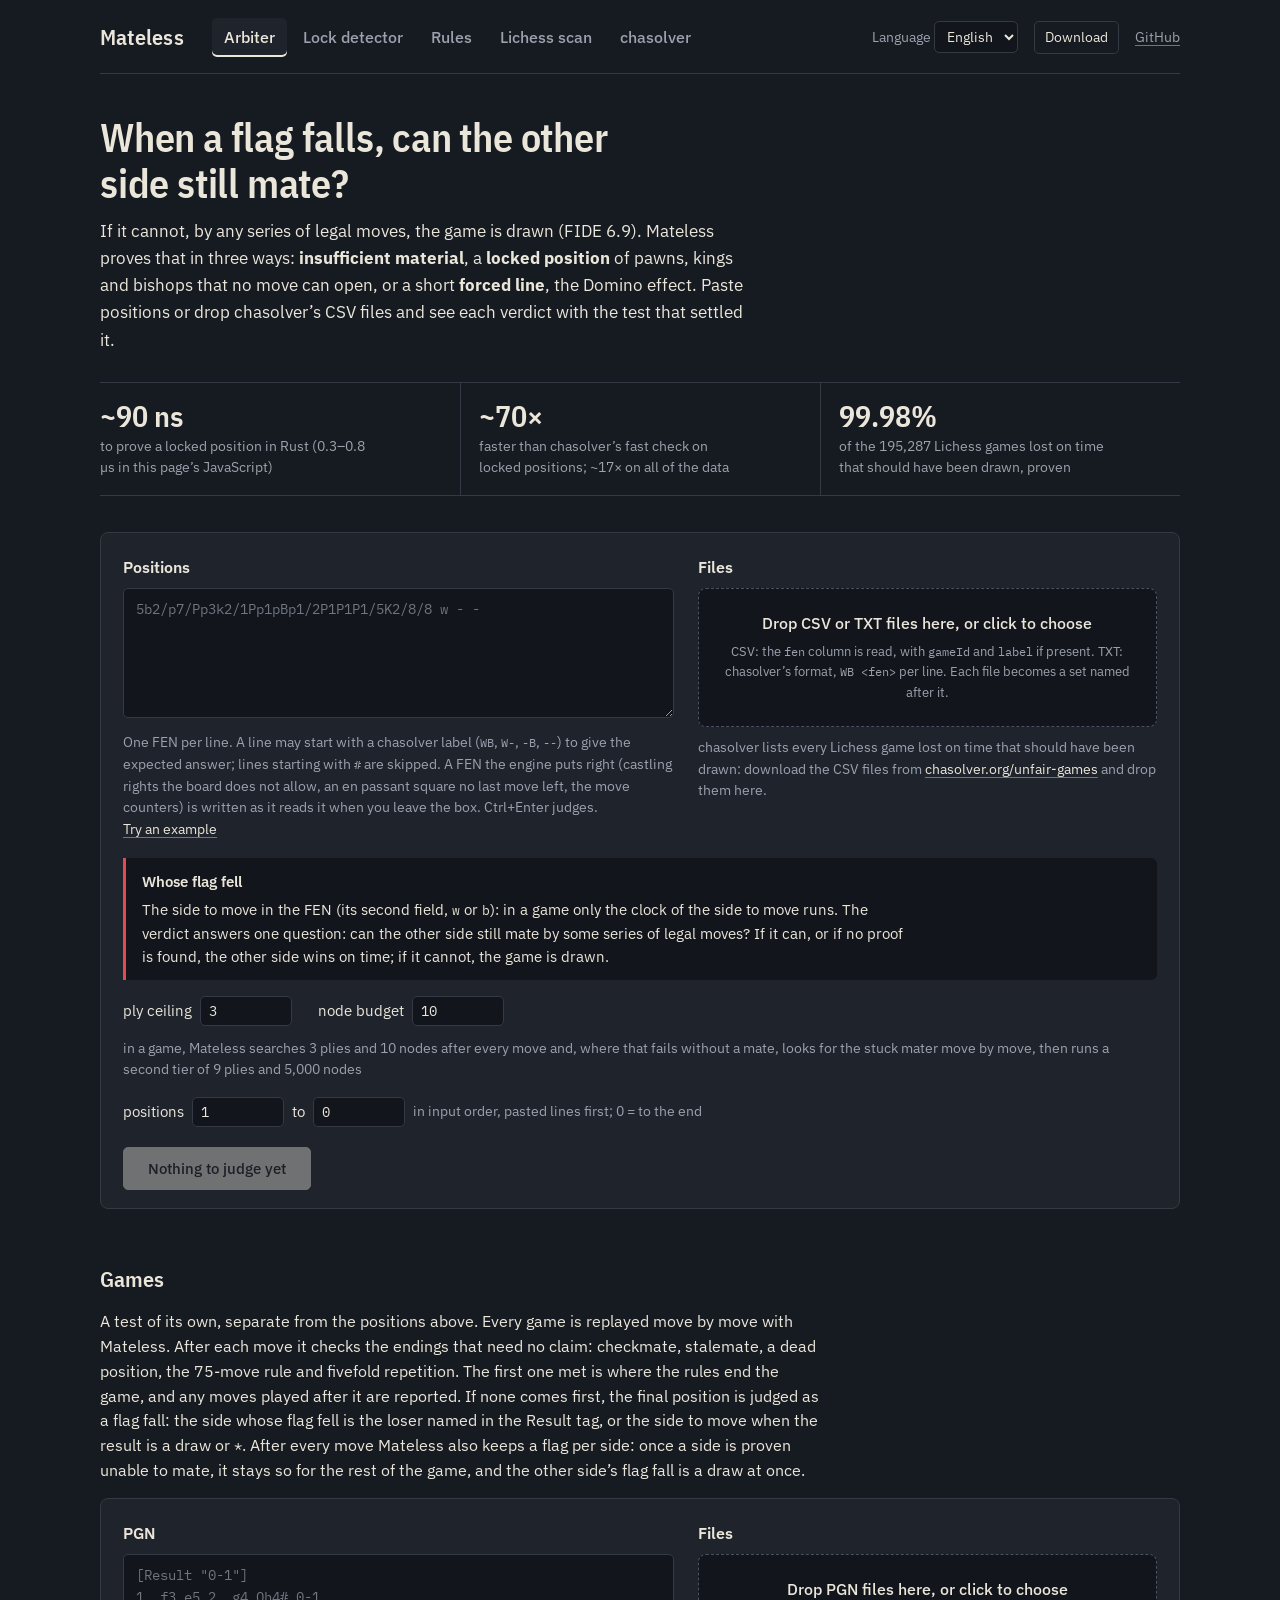
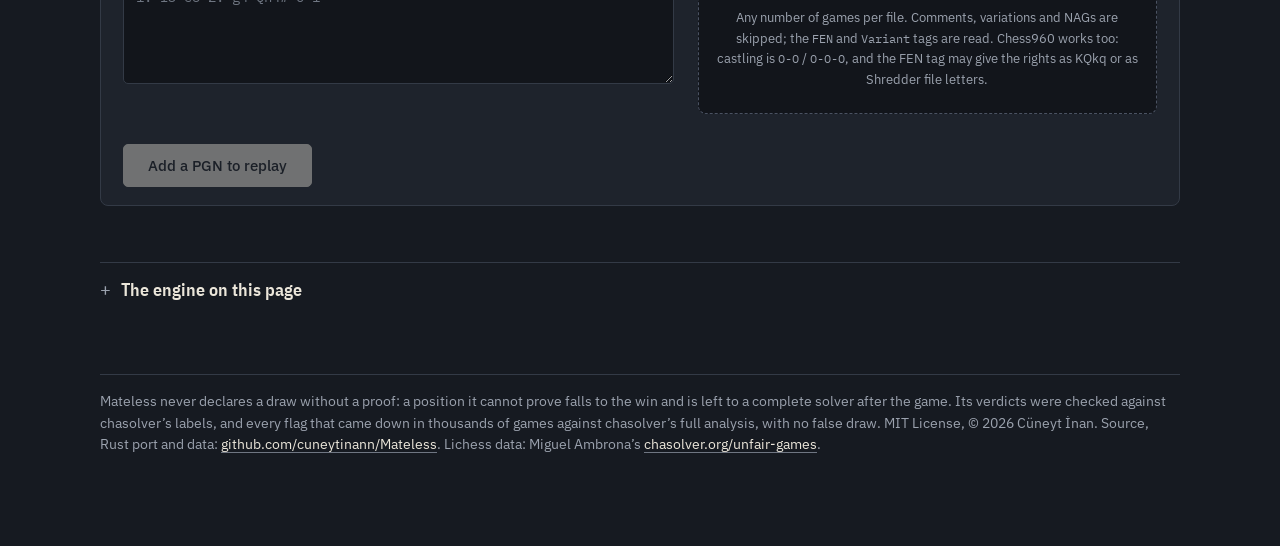
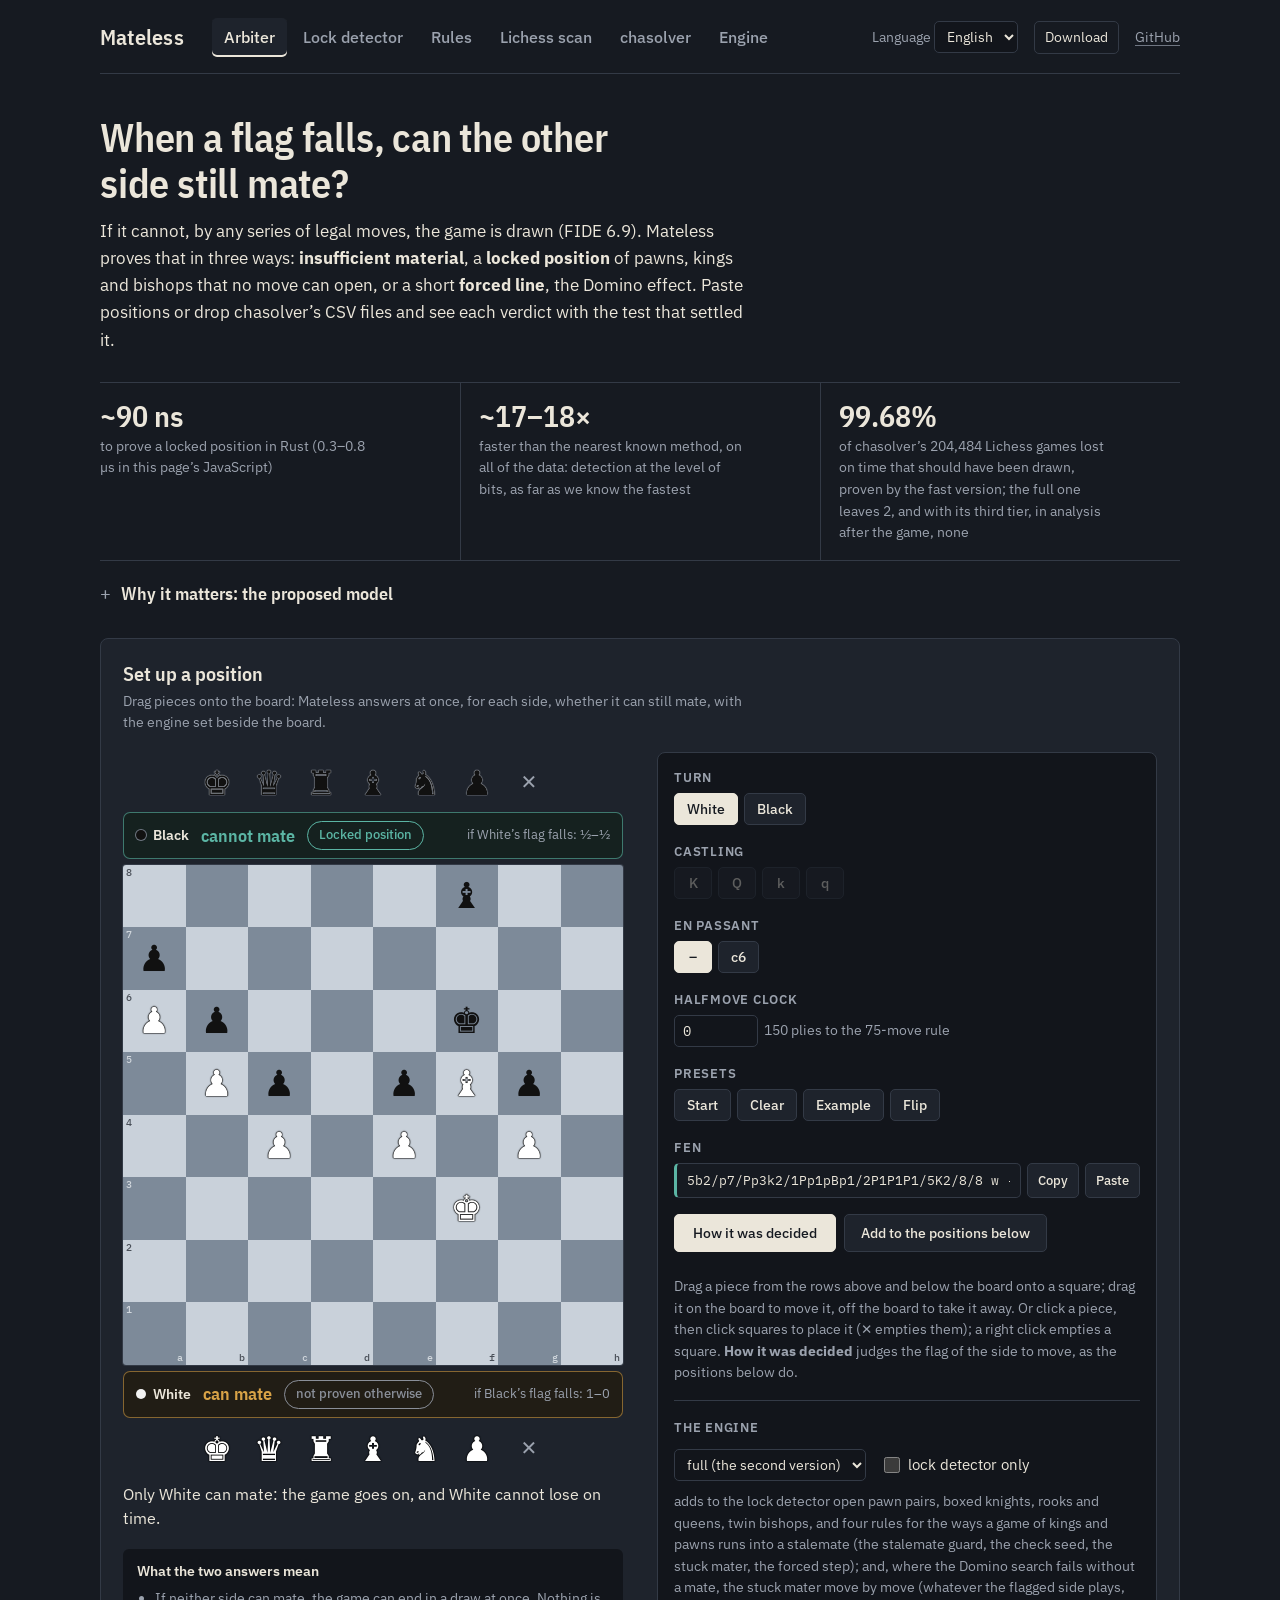
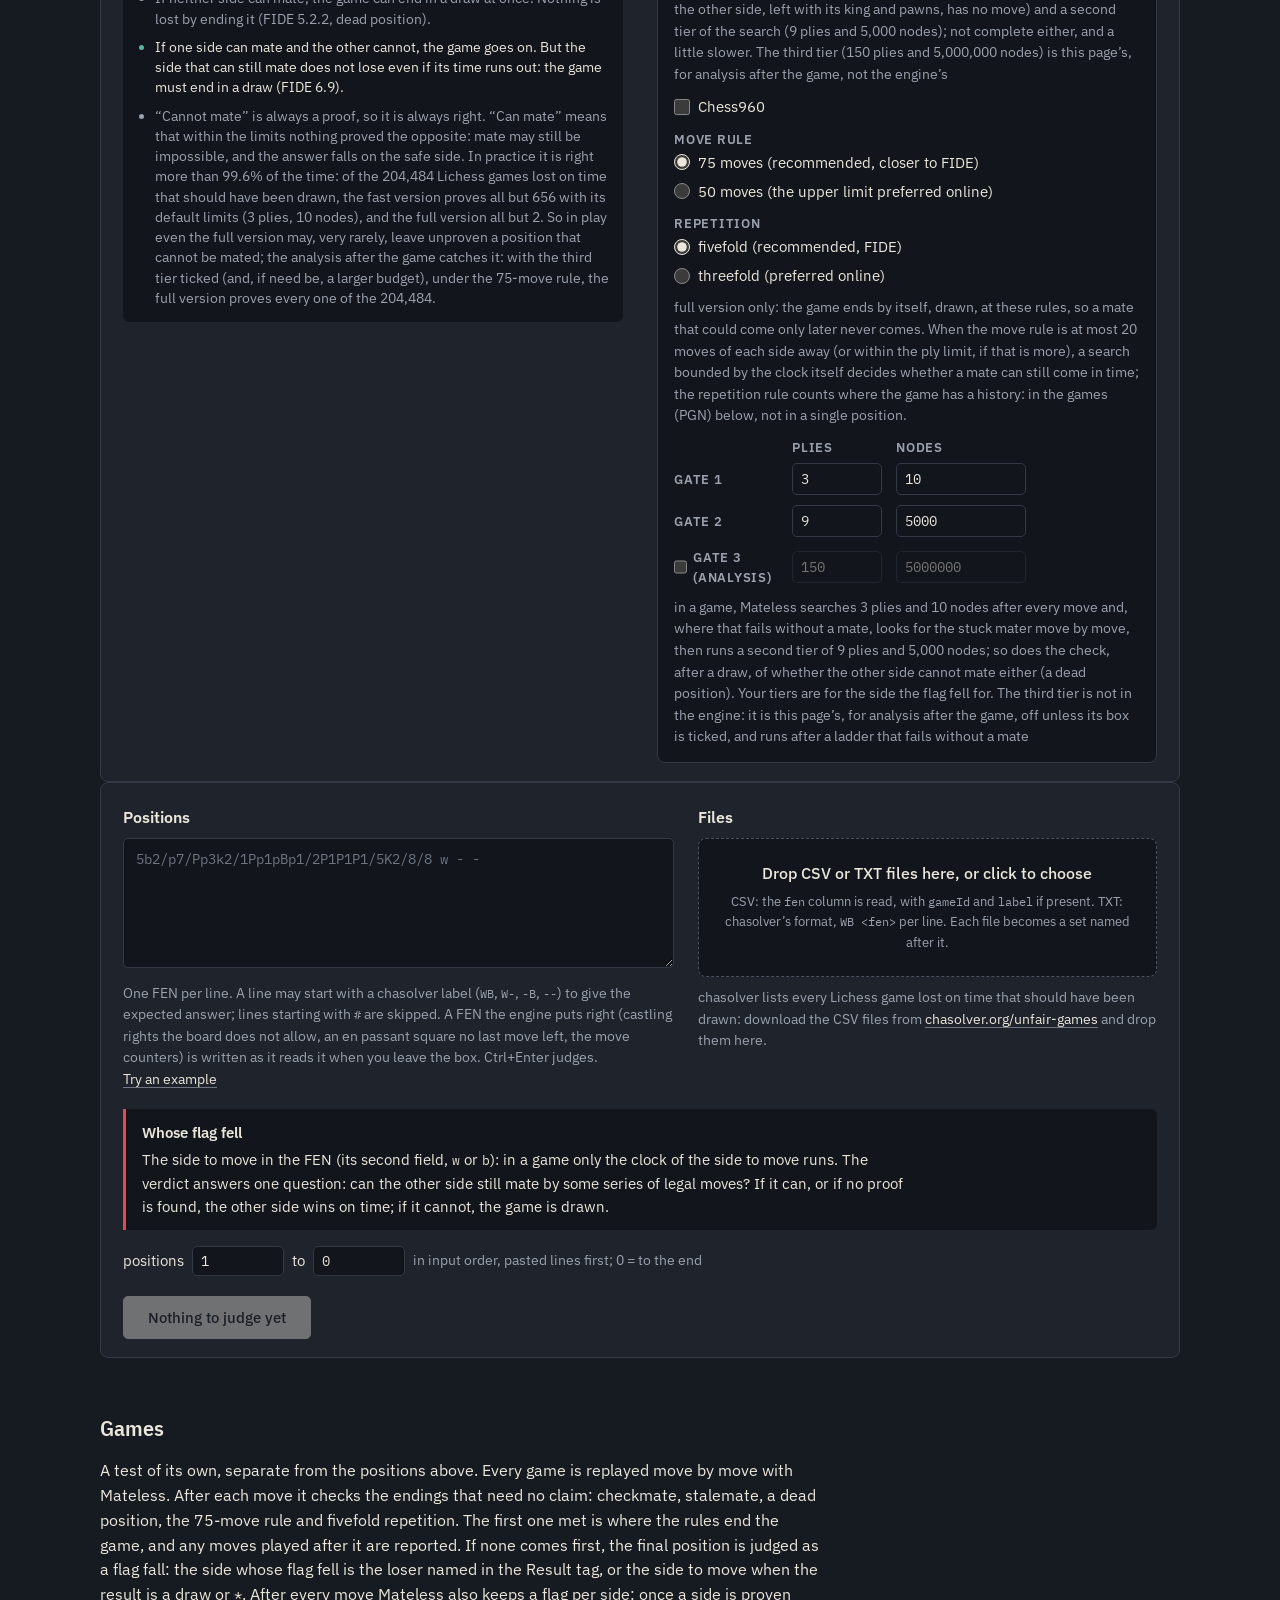
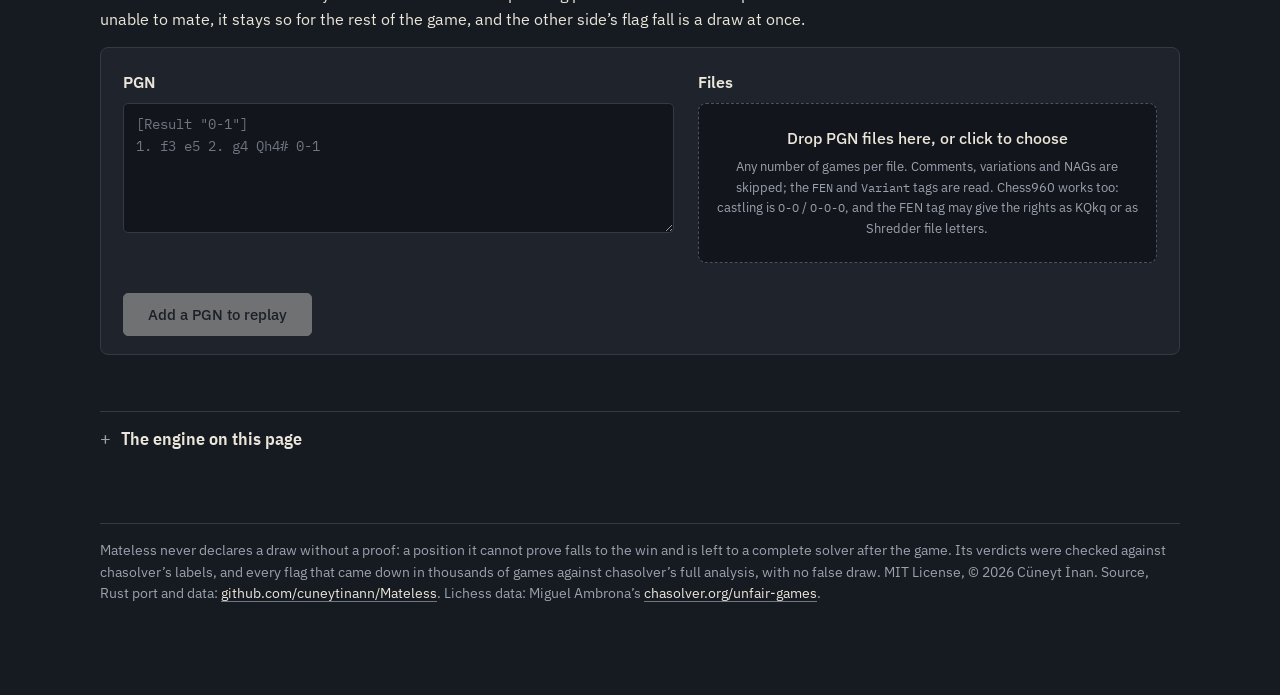
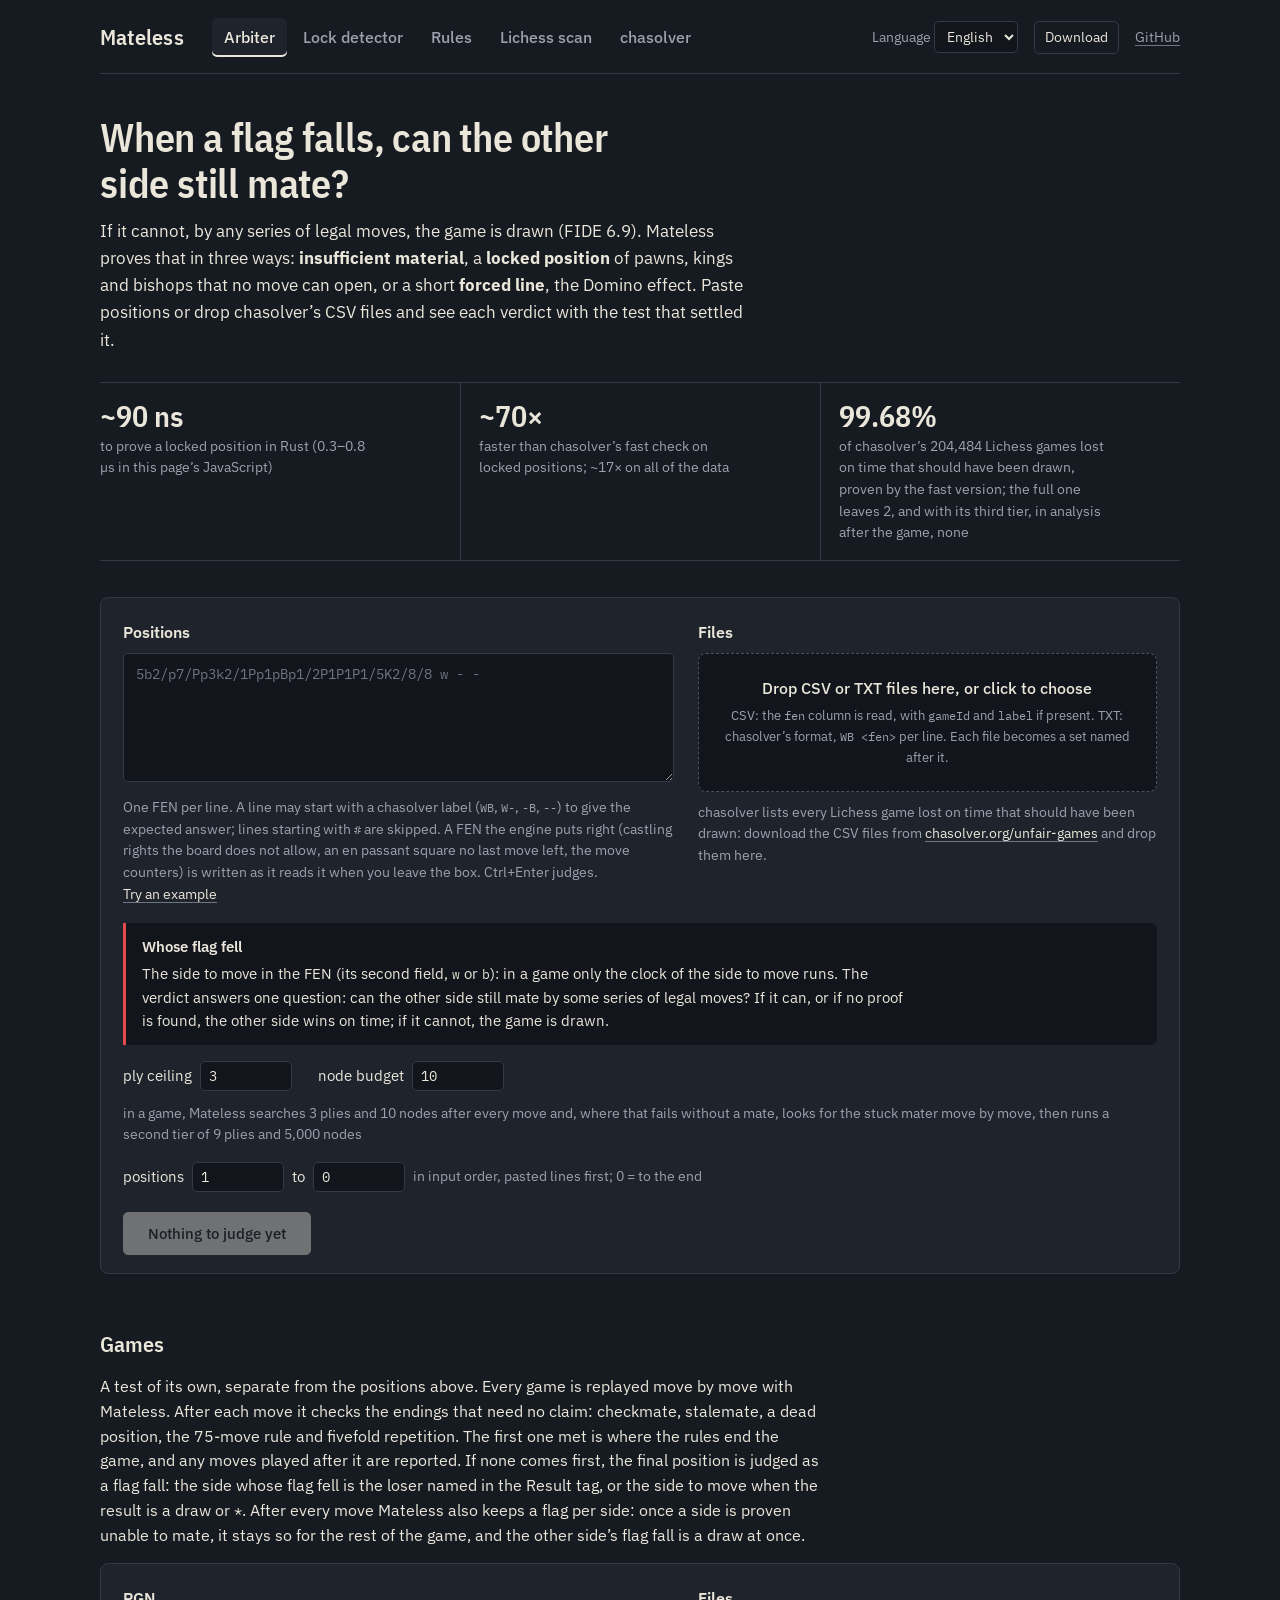
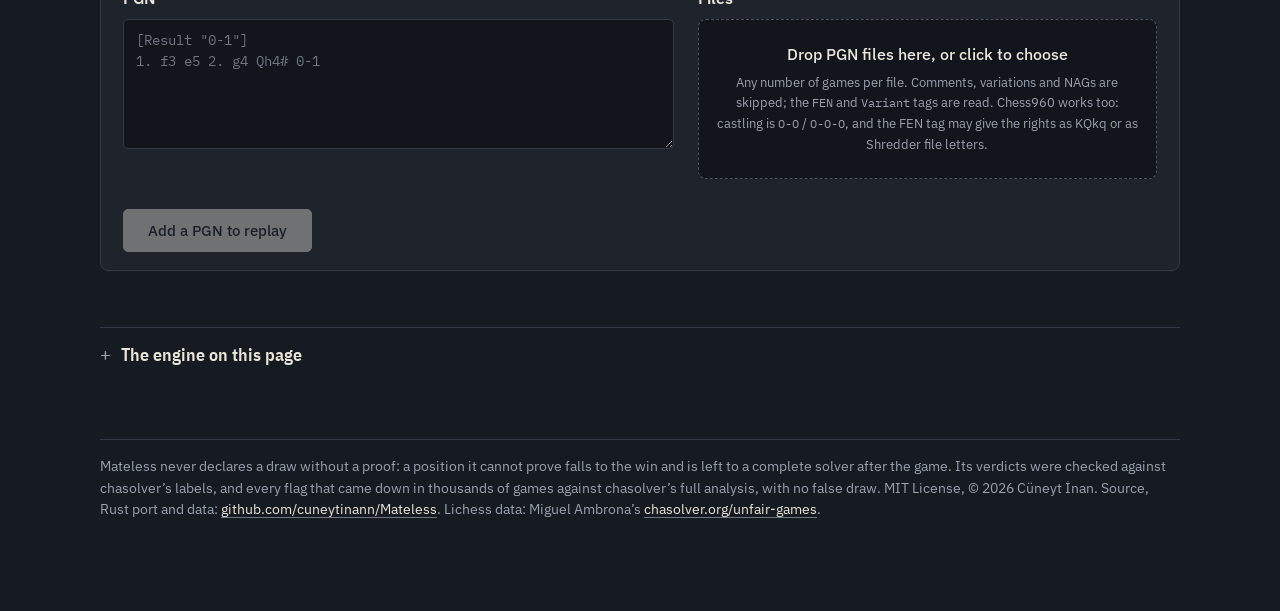
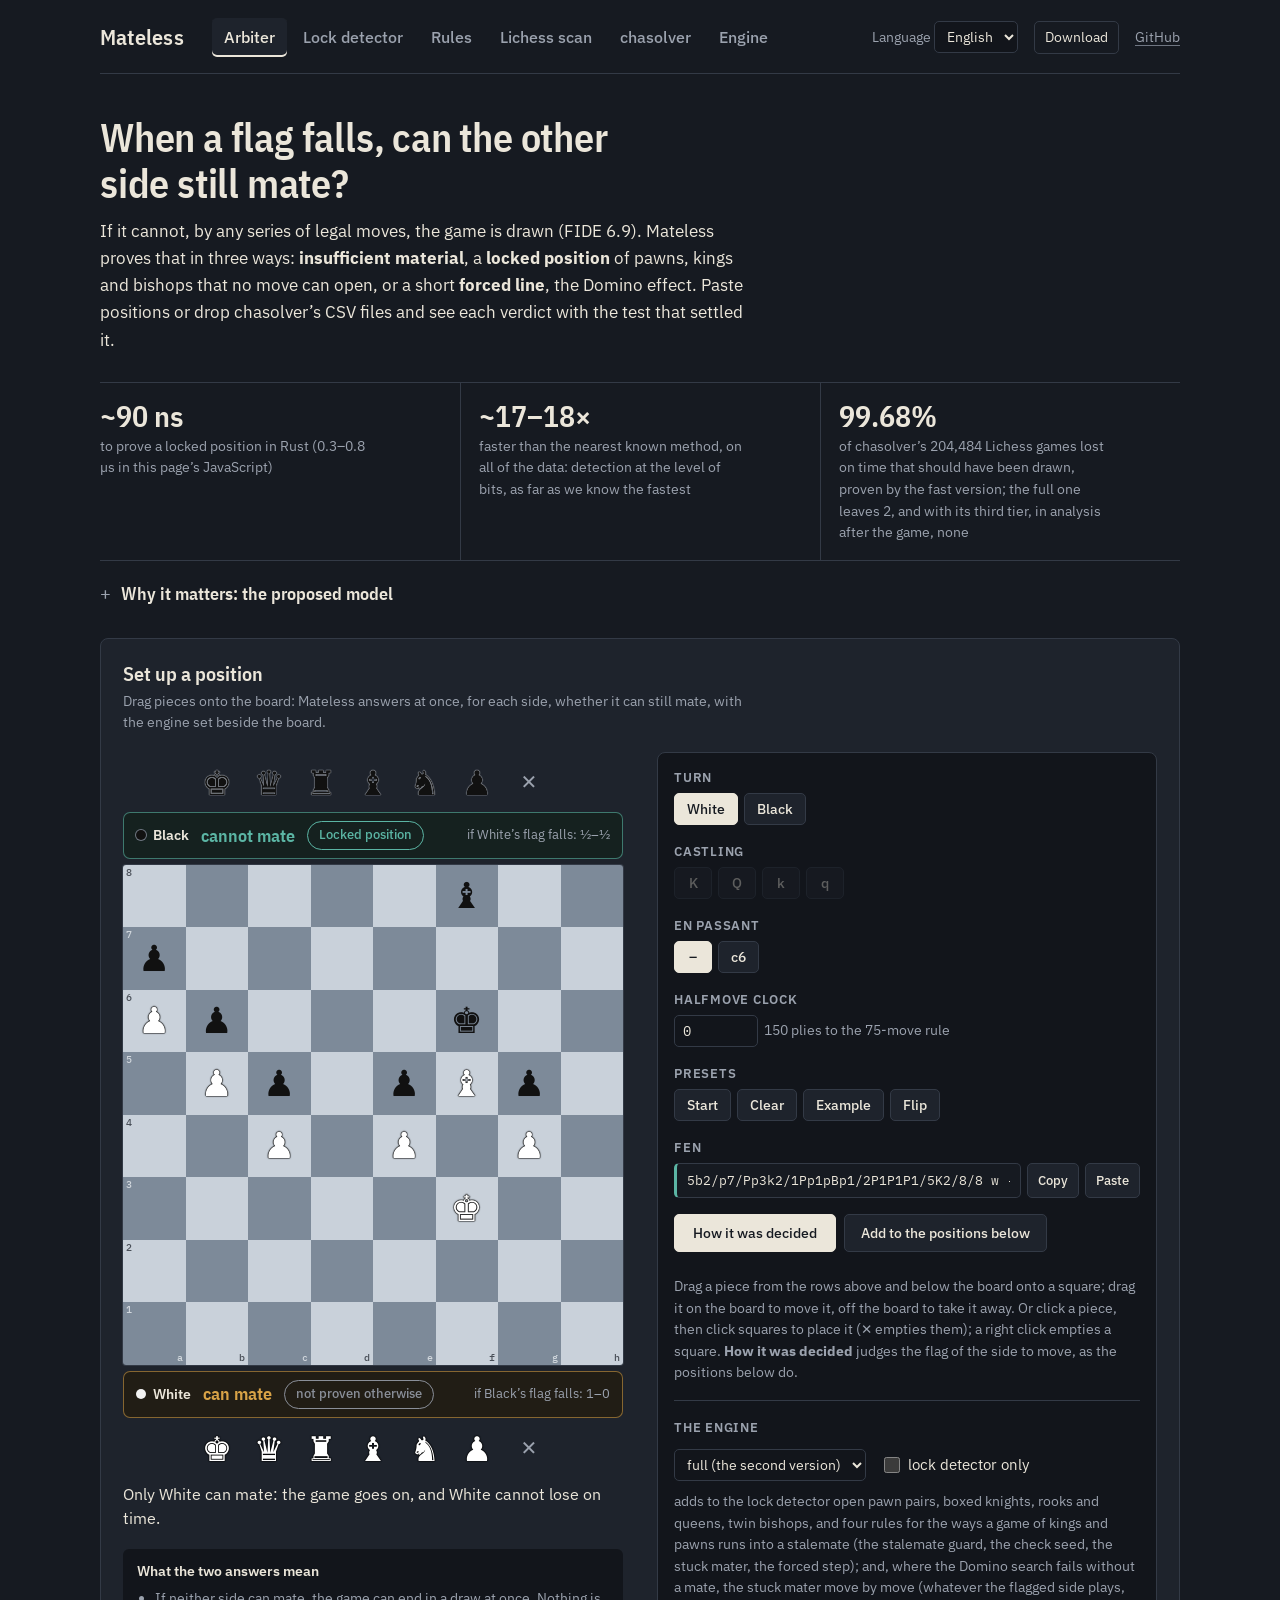
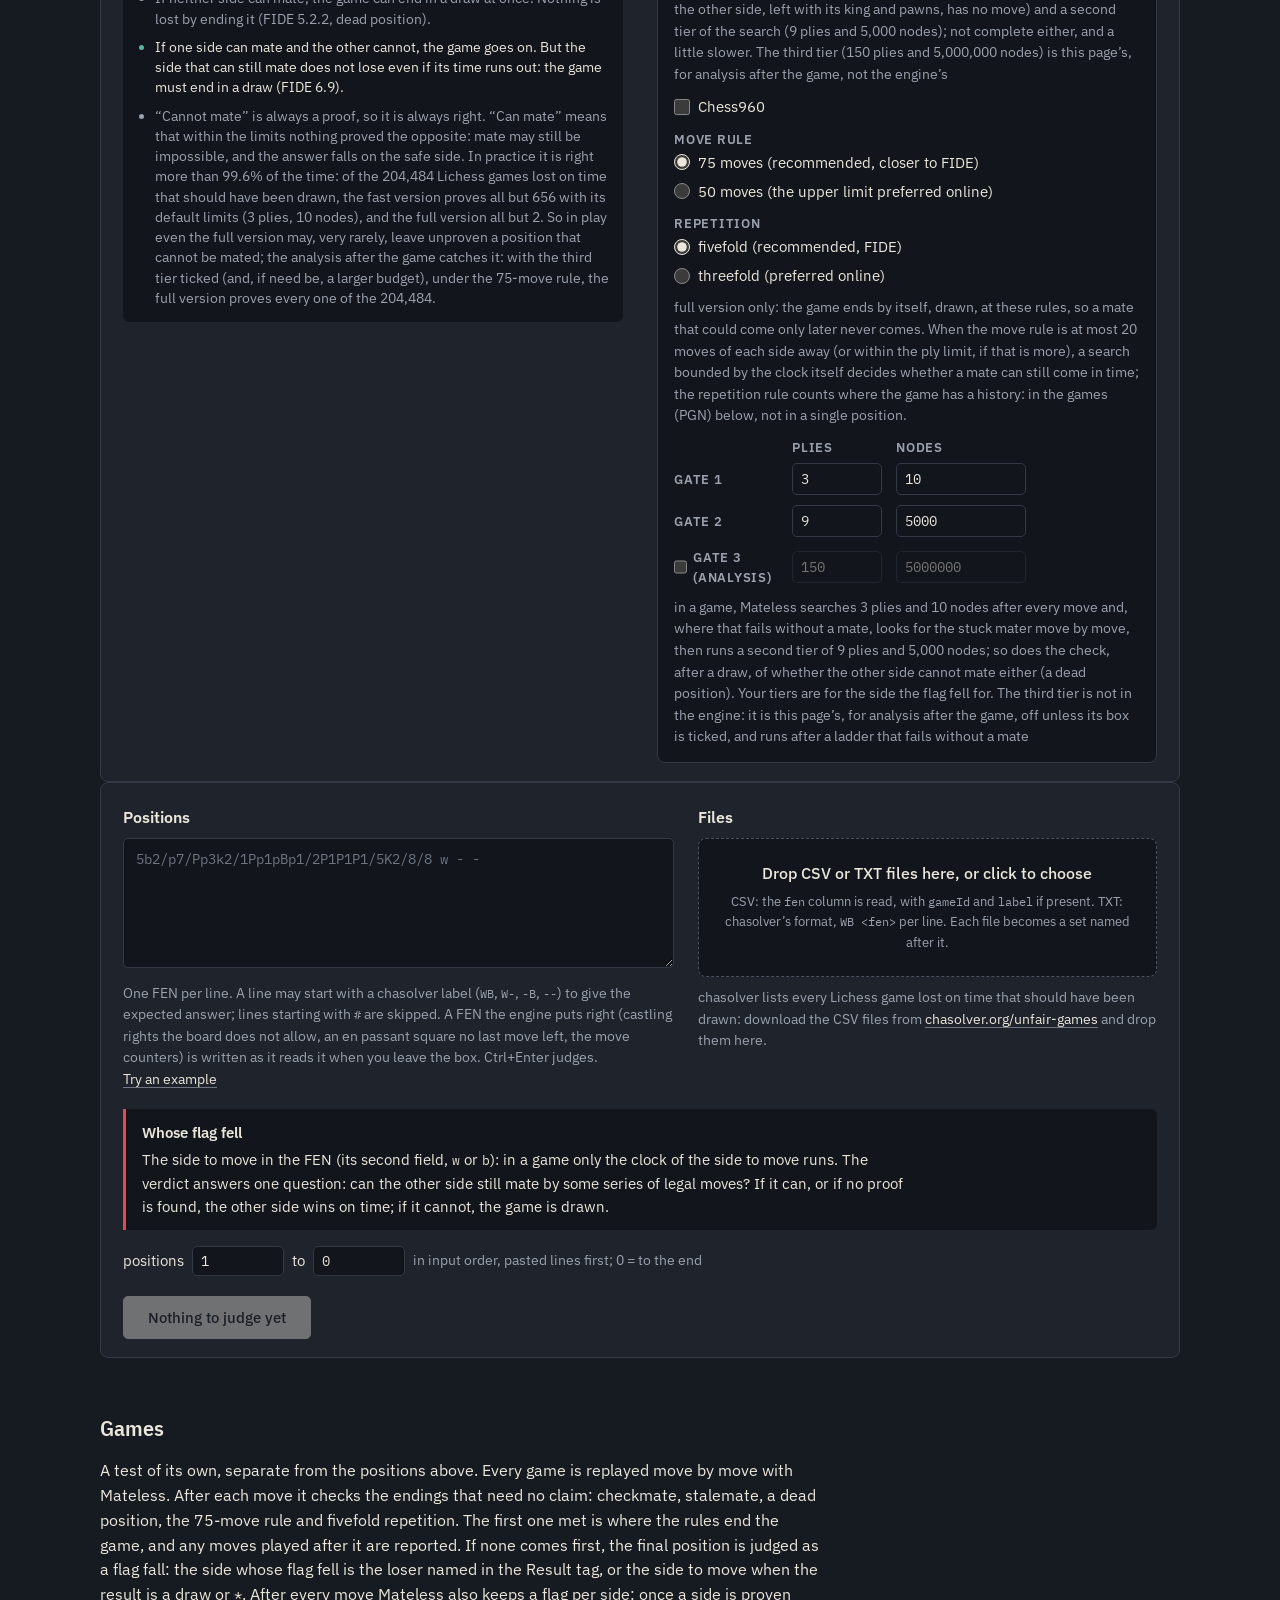
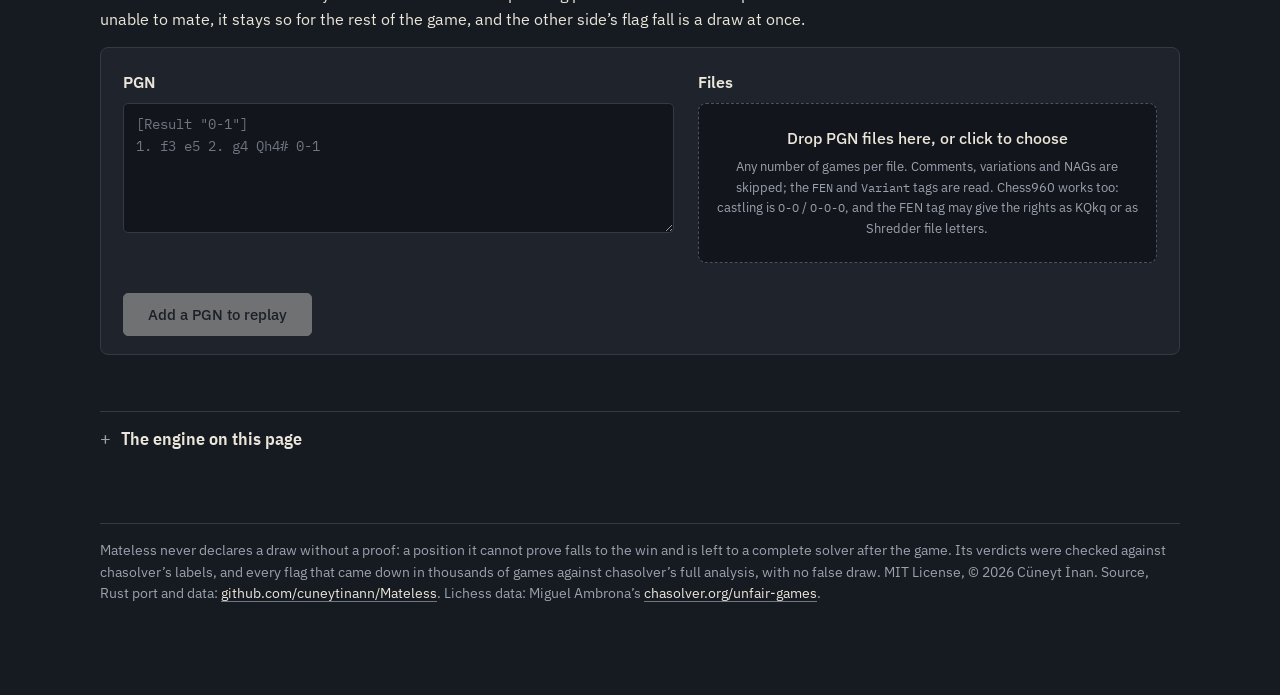
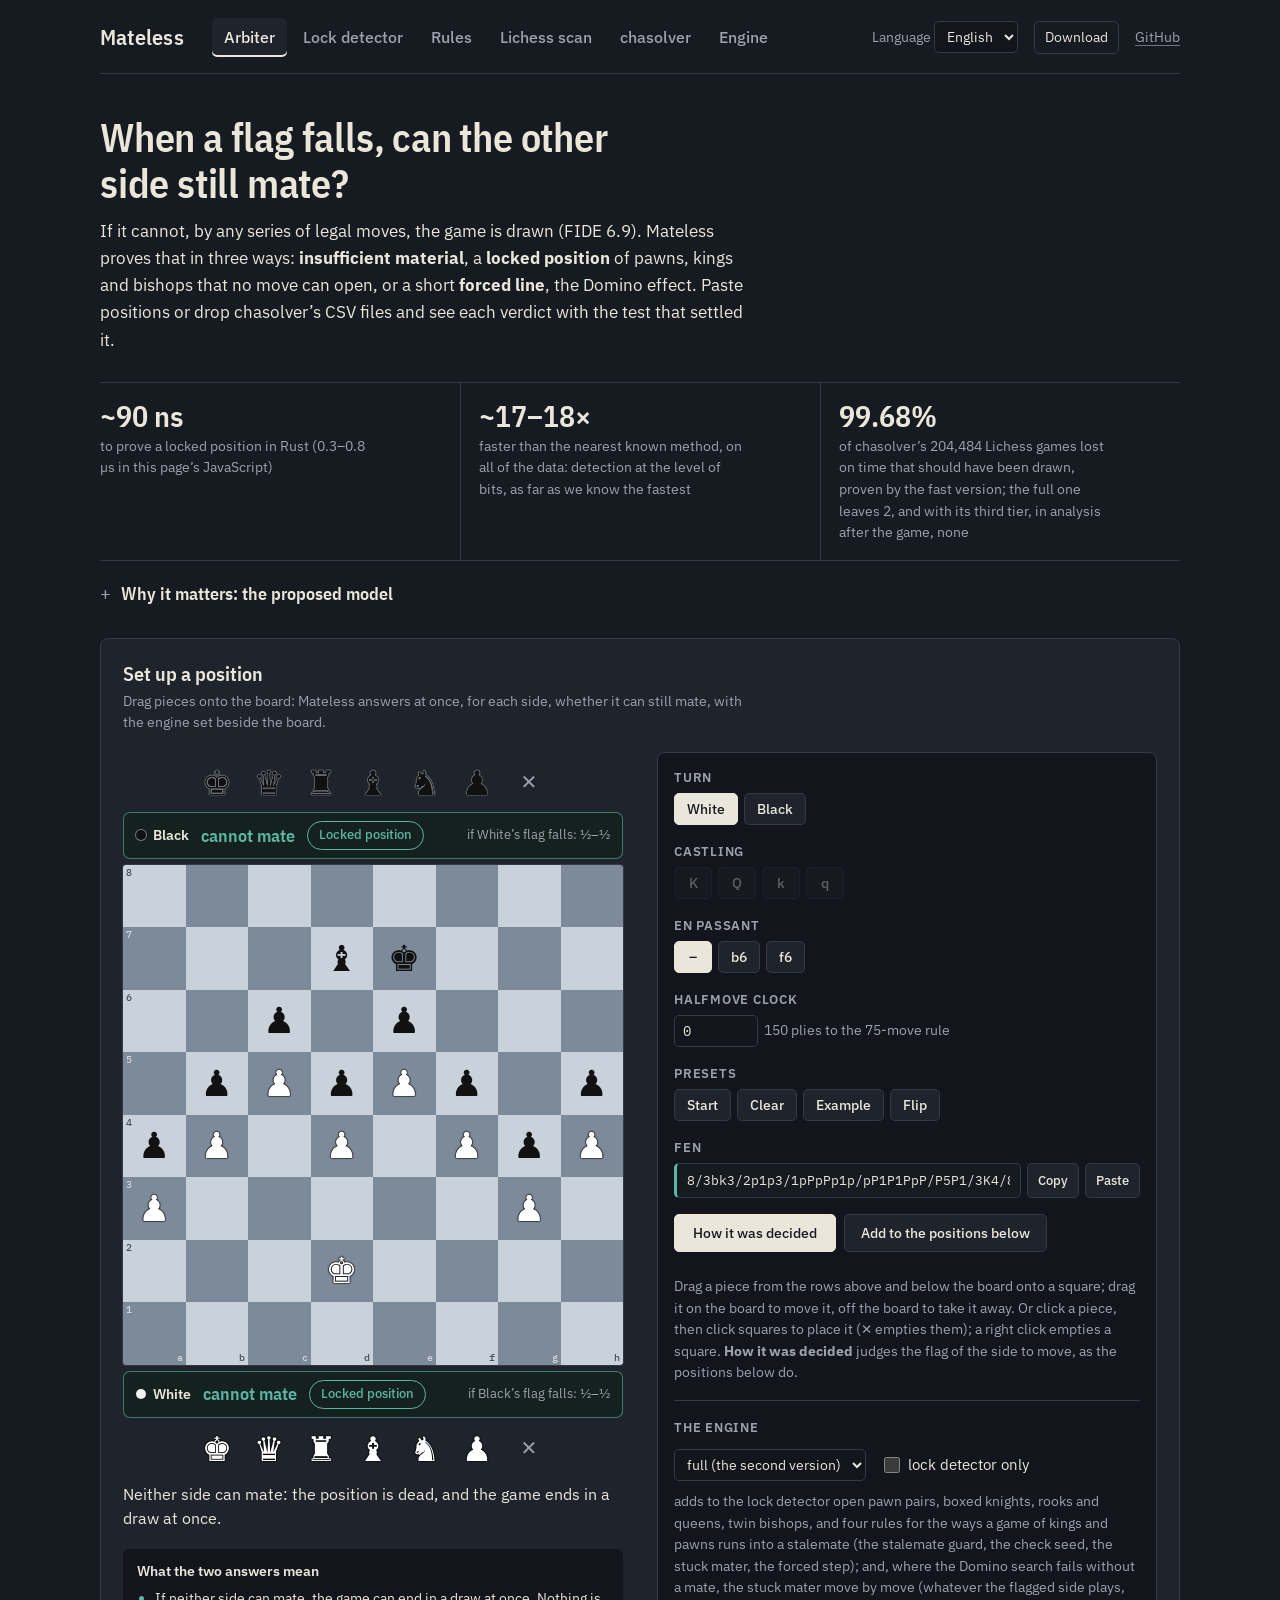
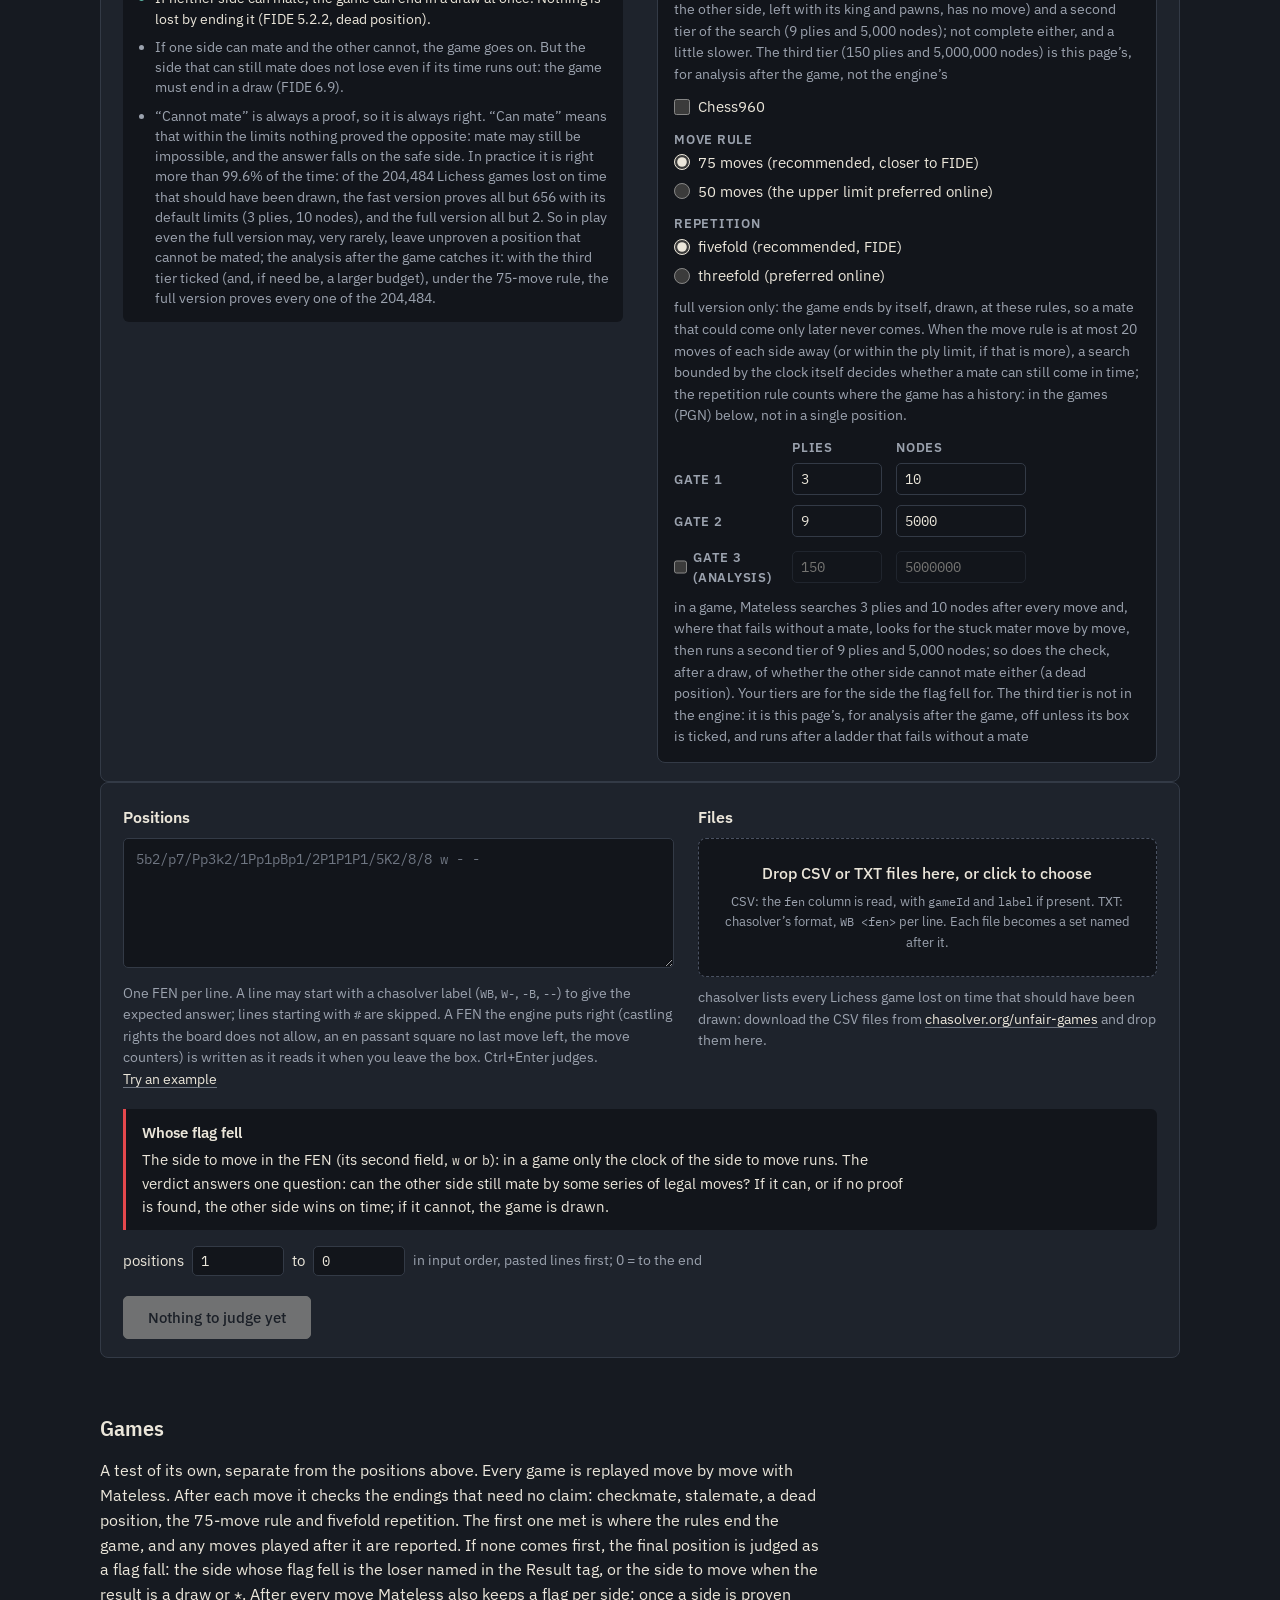
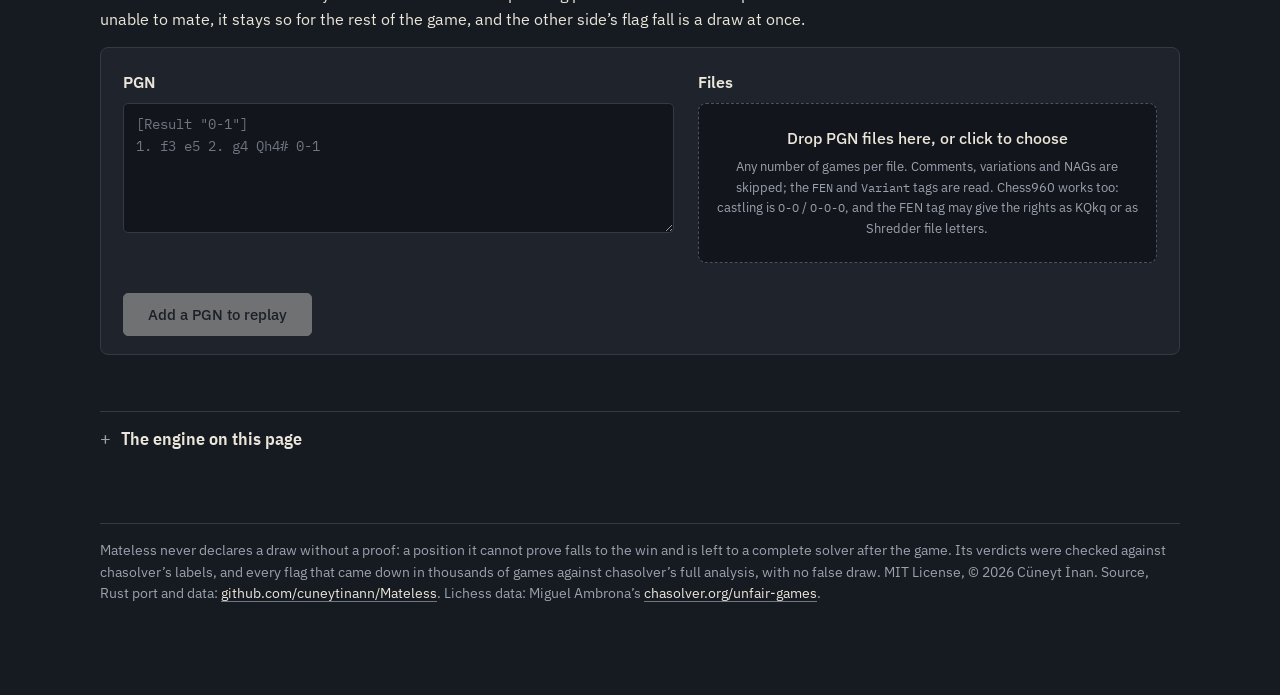
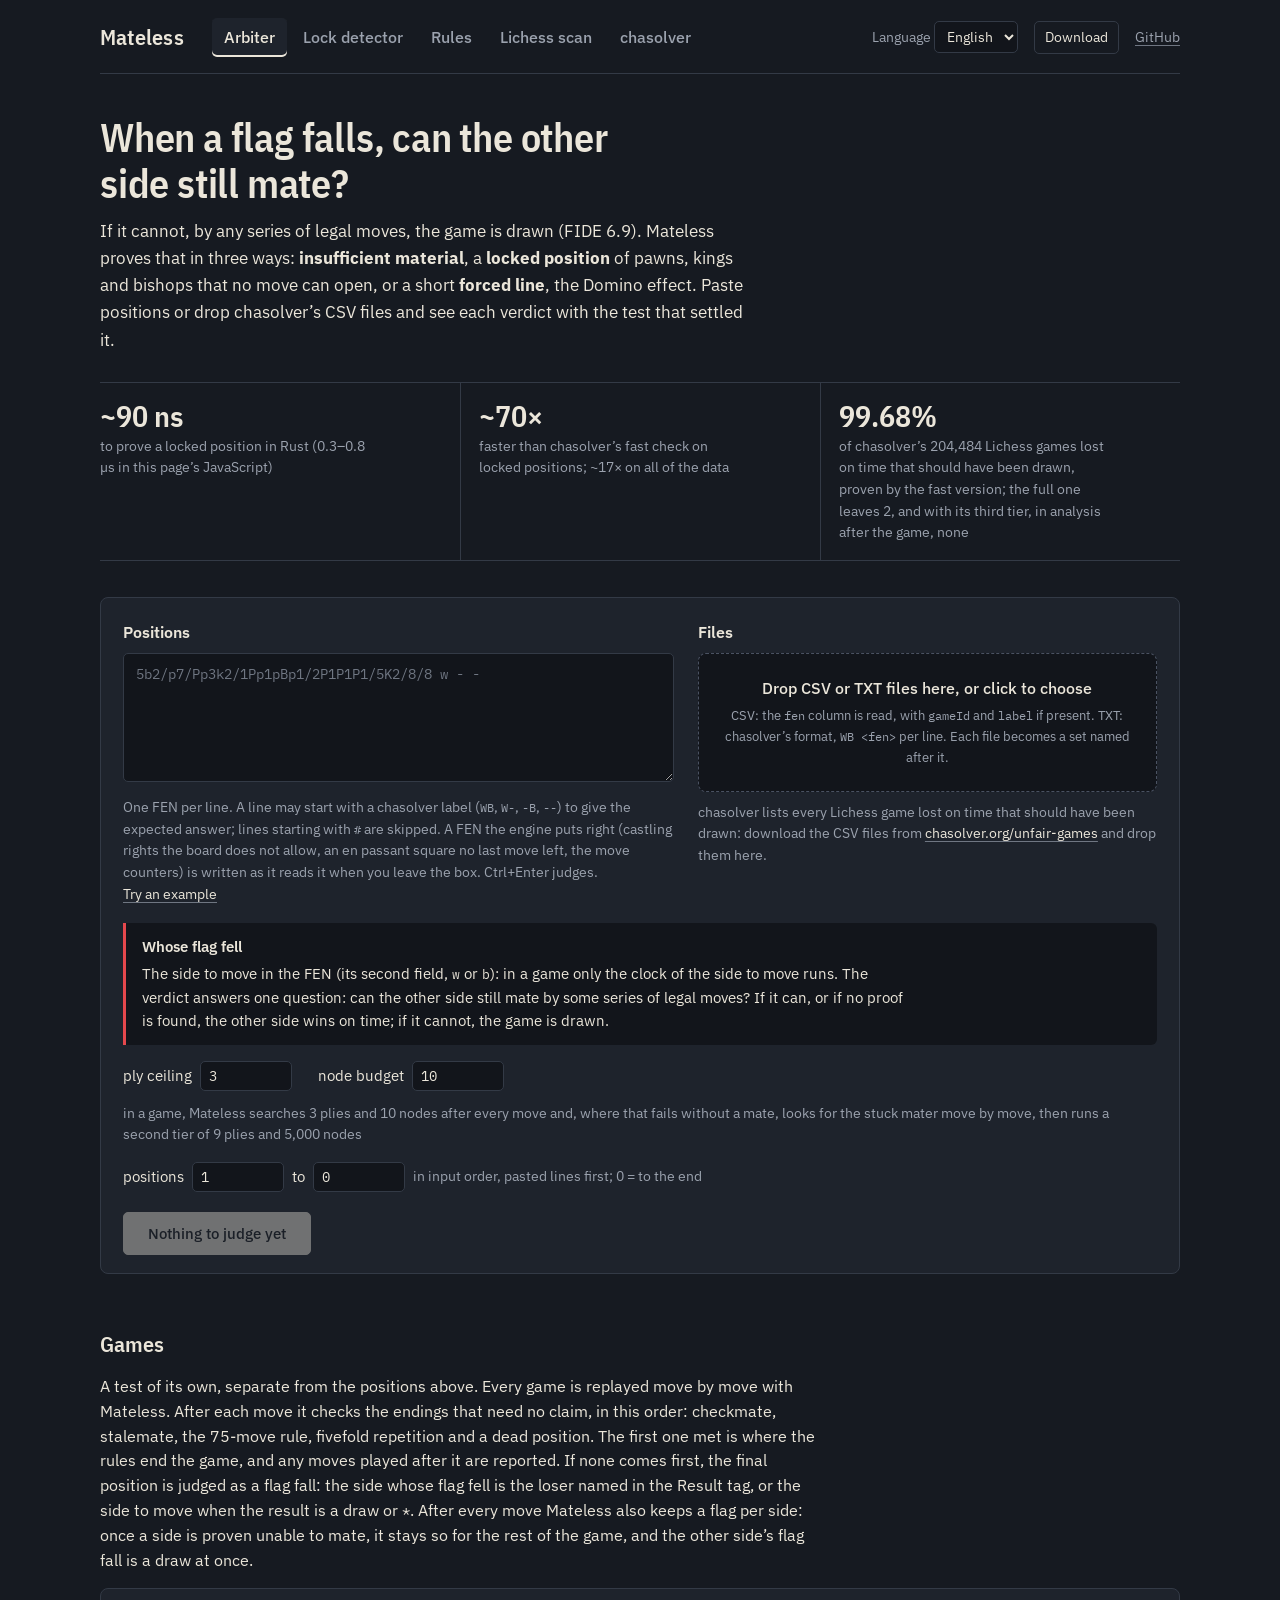
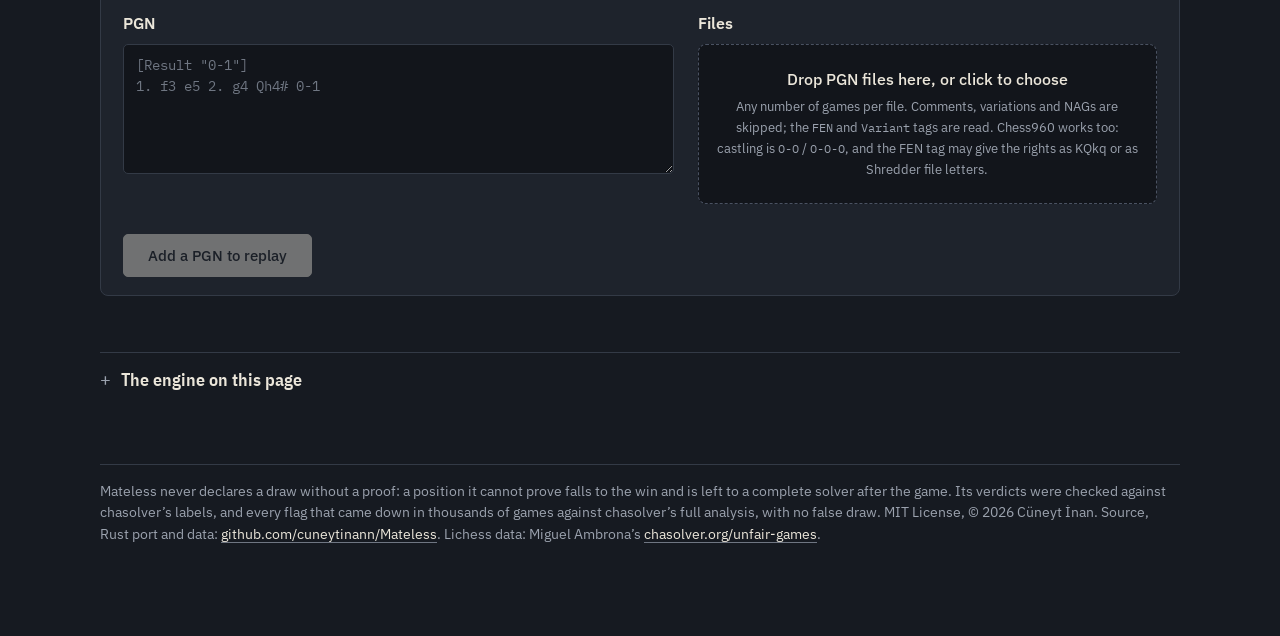
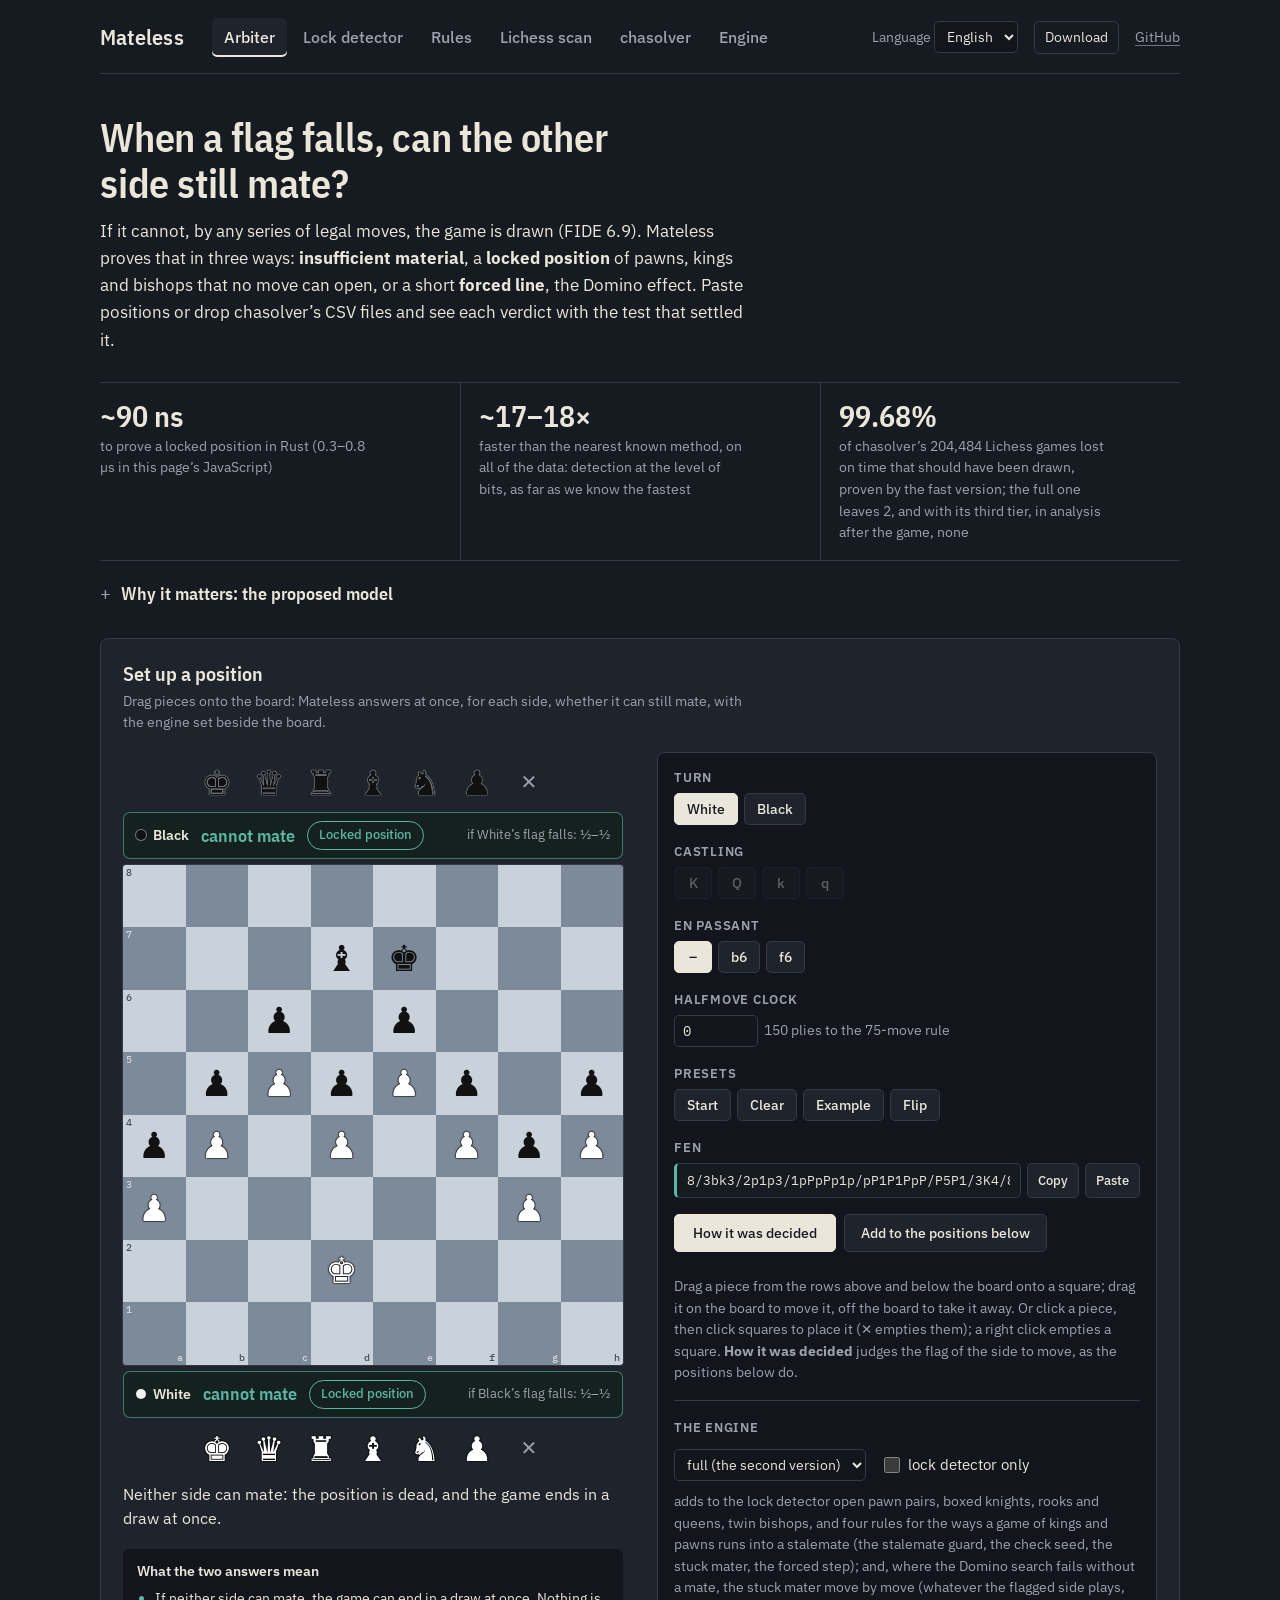
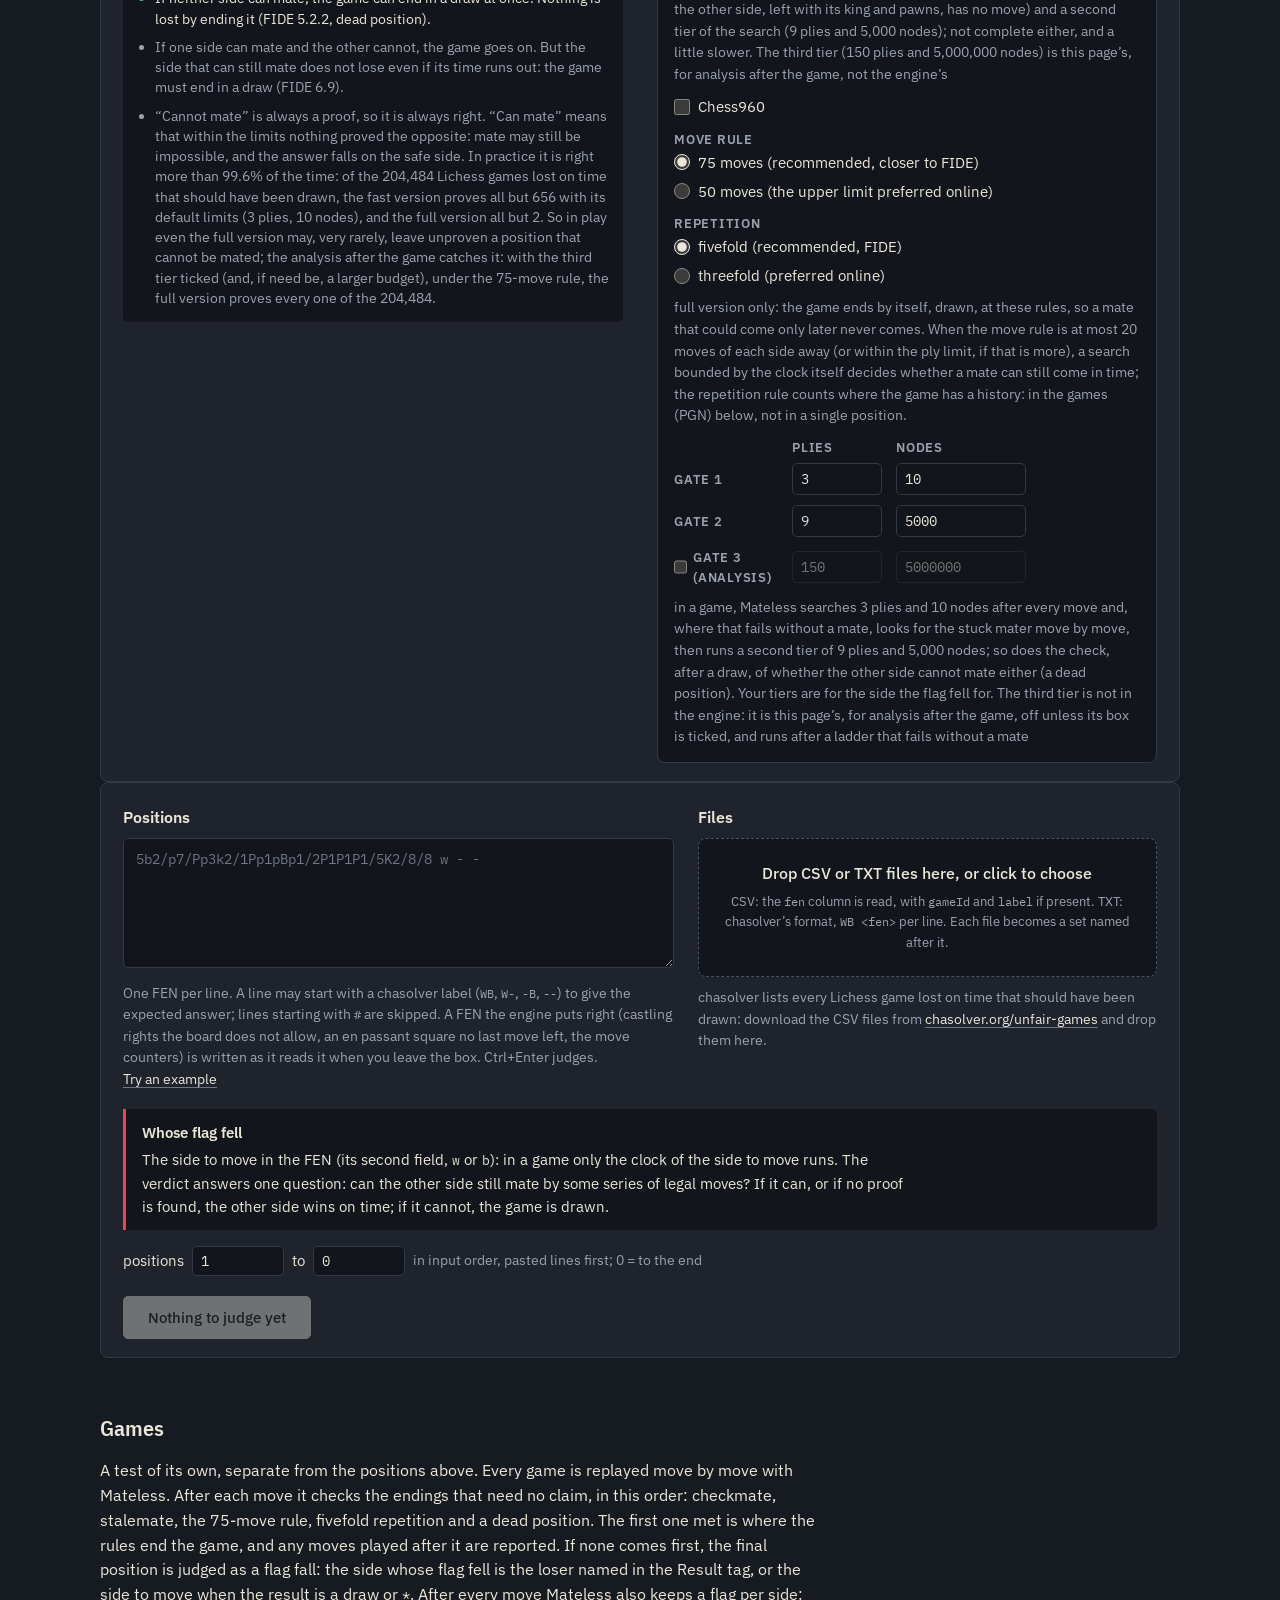
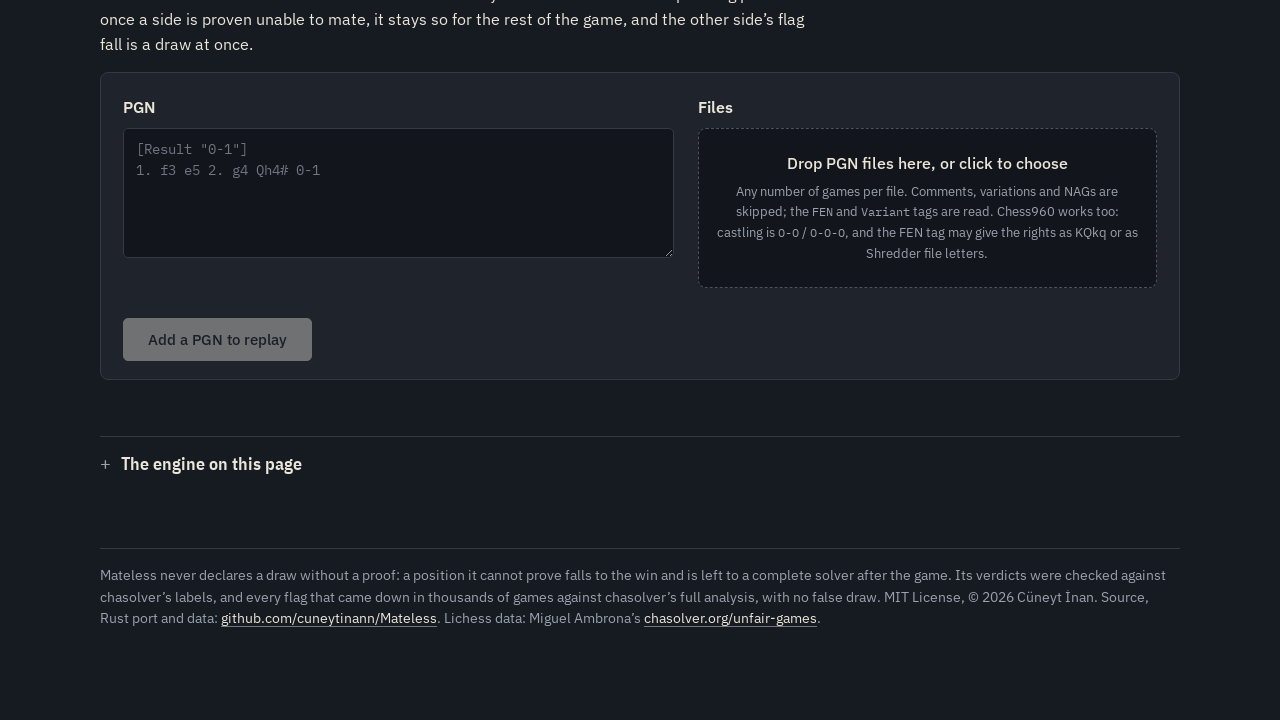
